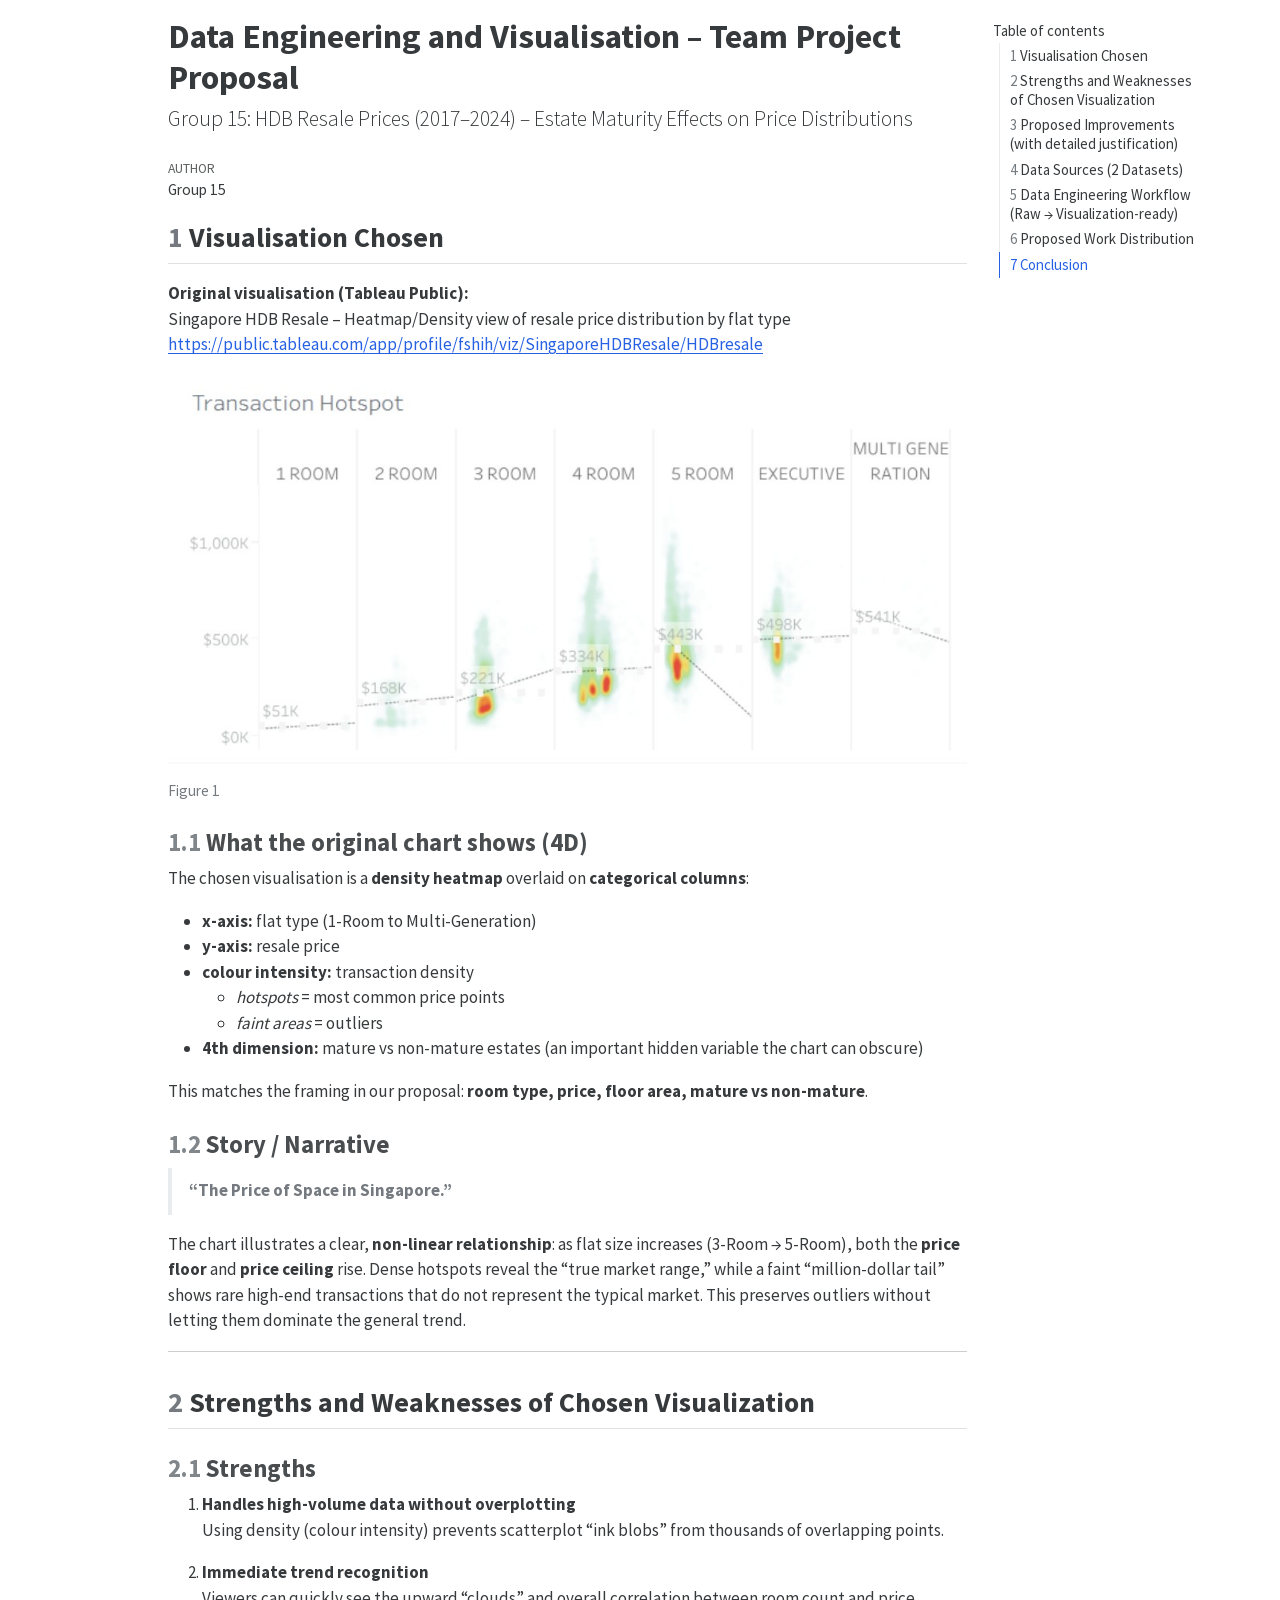
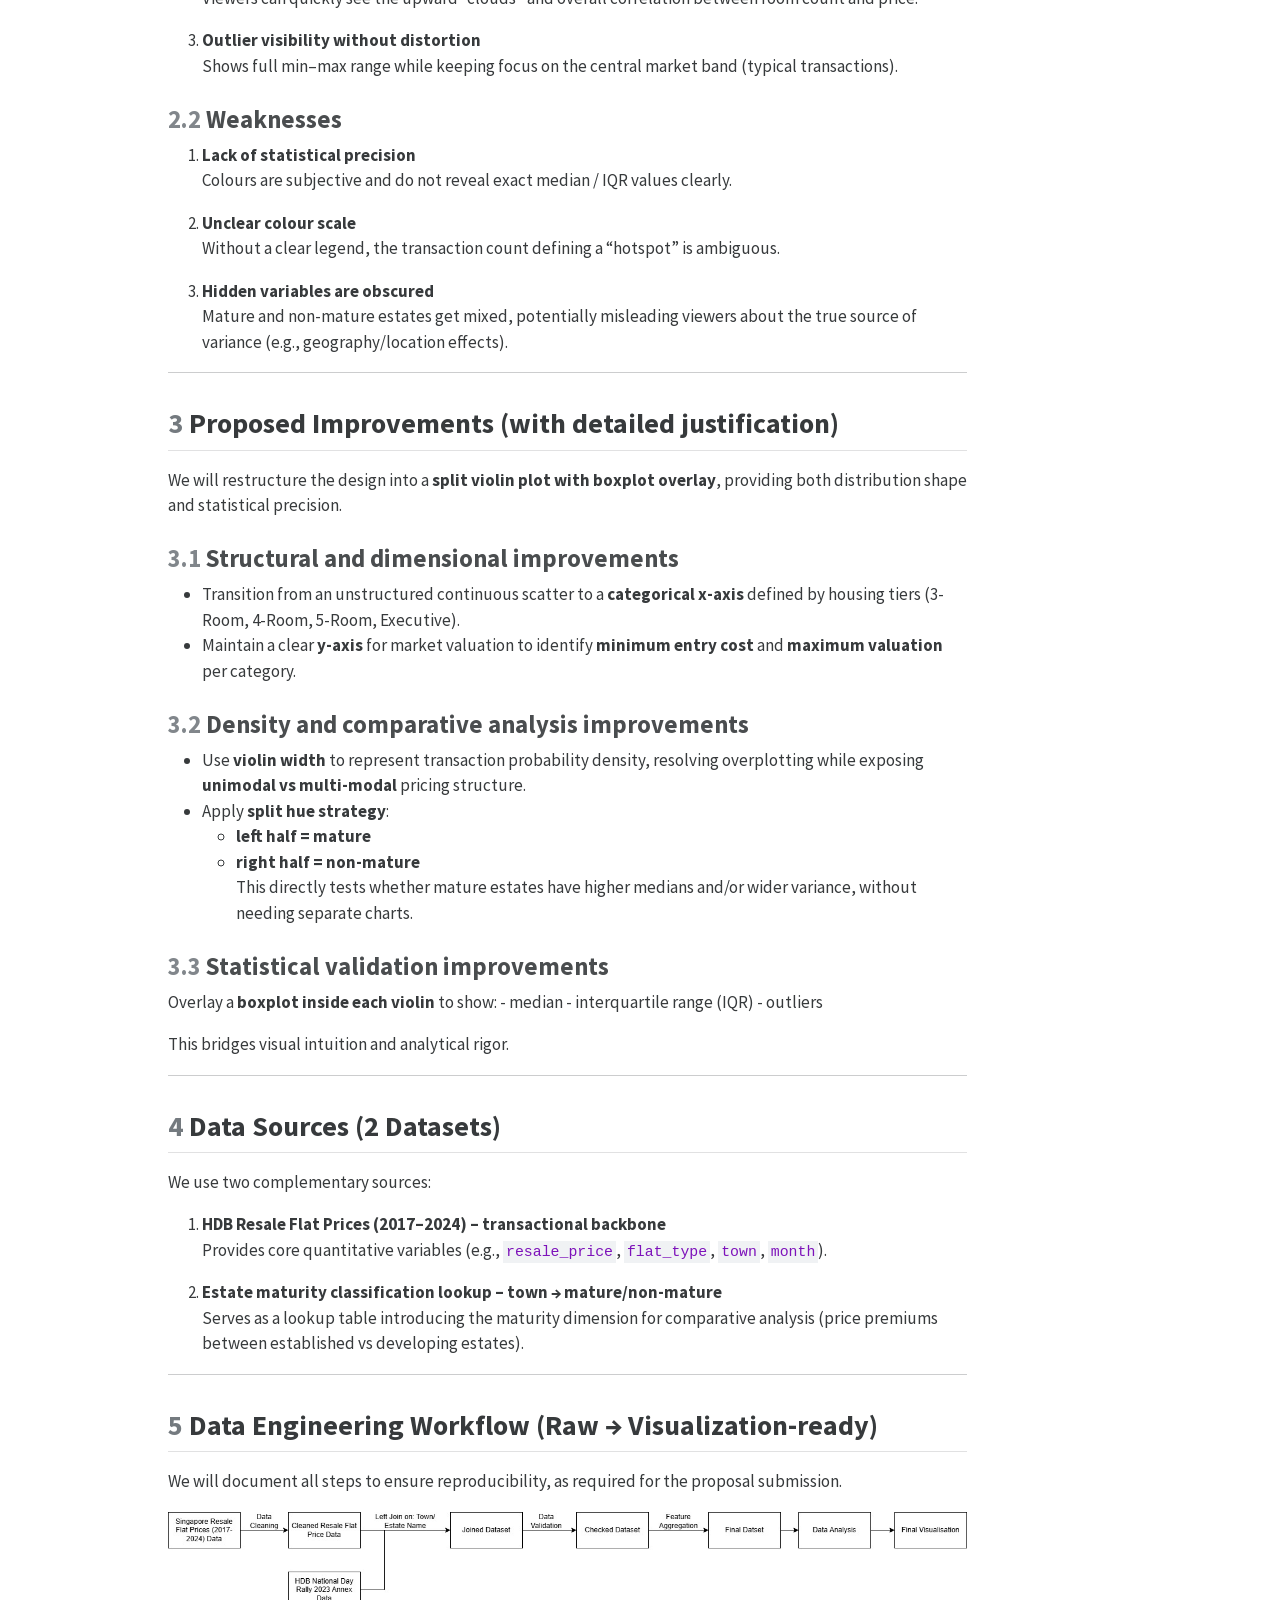
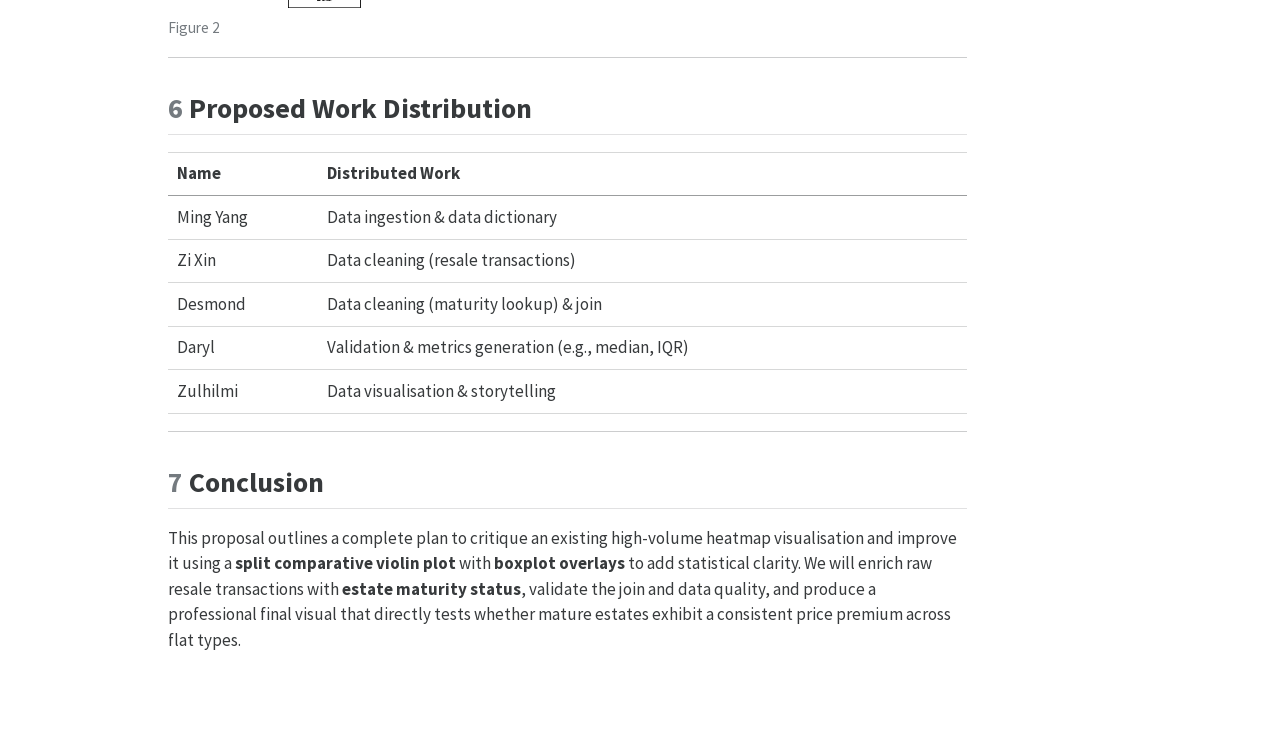
==== AAI1001Grp15_ProjectProposal.html @ 1e660780 "Update" ====
<!DOCTYPE html>
<html xmlns="http://www.w3.org/1999/xhtml" lang="en" xml:lang="en"><head>

<meta charset="utf-8">
<meta name="generator" content="quarto-1.8.25">

<meta name="viewport" content="width=device-width, initial-scale=1.0, user-scalable=yes">

<meta name="author" content="Group 15">

<title>Data Engineering and Visualisation – Team Project Proposal</title>
<style>
code{white-space: pre-wrap;}
span.smallcaps{font-variant: small-caps;}
div.columns{display: flex; gap: min(4vw, 1.5em);}
div.column{flex: auto; overflow-x: auto;}
div.hanging-indent{margin-left: 1.5em; text-indent: -1.5em;}
ul.task-list{list-style: none;}
ul.task-list li input[type="checkbox"] {
width: 0.8em;
margin: 0 0.8em 0.2em -1em;  vertical-align: middle;
}
</style>


<script>/*!
 * clipboard.js v2.0.11
 * https://clipboardjs.com/
 *
 * Licensed MIT © Zeno Rocha
 */
!function(t,e){"object"==typeof exports&&"object"==typeof module?module.exports=e():"function"==typeof define&&define.amd?define([],e):"object"==typeof exports?exports.ClipboardJS=e():t.ClipboardJS=e()}(this,function(){return n={686:function(t,e,n){"use strict";n.d(e,{default:function(){return b}});var e=n(279),i=n.n(e),e=n(370),u=n.n(e),e=n(817),r=n.n(e);function c(t){try{return document.execCommand(t)}catch(t){return}}var a=function(t){t=r()(t);return c("cut"),t};function o(t,e){var n,o,t=(n=t,o="rtl"===document.documentElement.getAttribute("dir"),(t=document.createElement("textarea")).style.fontSize="12pt",t.style.border="0",t.style.padding="0",t.style.margin="0",t.style.position="absolute",t.style[o?"right":"left"]="-9999px",o=window.pageYOffset||document.documentElement.scrollTop,t.style.top="".concat(o,"px"),t.setAttribute("readonly",""),t.value=n,t);return e.container.appendChild(t),e=r()(t),c("copy"),t.remove(),e}var f=function(t){var e=1<arguments.length&&void 0!==arguments[1]?arguments[1]:{container:document.body},n="";return"string"==typeof t?n=o(t,e):t instanceof HTMLInputElement&&!["text","search","url","tel","password"].includes(null==t?void 0:t.type)?n=o(t.value,e):(n=r()(t),c("copy")),n};function l(t){return(l="function"==typeof Symbol&&"symbol"==typeof Symbol.iterator?function(t){return typeof t}:function(t){return t&&"function"==typeof Symbol&&t.constructor===Symbol&&t!==Symbol.prototype?"symbol":typeof t})(t)}var s=function(){var t=0<arguments.length&&void 0!==arguments[0]?arguments[0]:{},e=t.action,n=void 0===e?"copy":e,o=t.container,e=t.target,t=t.text;if("copy"!==n&&"cut"!==n)throw new Error('Invalid "action" value, use either "copy" or "cut"');if(void 0!==e){if(!e||"object"!==l(e)||1!==e.nodeType)throw new Error('Invalid "target" value, use a valid Element');if("copy"===n&&e.hasAttribute("disabled"))throw new Error('Invalid "target" attribute. Please use "readonly" instead of "disabled" attribute');if("cut"===n&&(e.hasAttribute("readonly")||e.hasAttribute("disabled")))throw new Error('Invalid "target" attribute. You can\'t cut text from elements with "readonly" or "disabled" attributes')}return t?f(t,{container:o}):e?"cut"===n?a(e):f(e,{container:o}):void 0};function p(t){return(p="function"==typeof Symbol&&"symbol"==typeof Symbol.iterator?function(t){return typeof t}:function(t){return t&&"function"==typeof Symbol&&t.constructor===Symbol&&t!==Symbol.prototype?"symbol":typeof t})(t)}function d(t,e){for(var n=0;n<e.length;n++){var o=e[n];o.enumerable=o.enumerable||!1,o.configurable=!0,"value"in o&&(o.writable=!0),Object.defineProperty(t,o.key,o)}}function y(t,e){return(y=Object.setPrototypeOf||function(t,e){return t.__proto__=e,t})(t,e)}function h(n){var o=function(){if("undefined"==typeof Reflect||!Reflect.construct)return!1;if(Reflect.construct.sham)return!1;if("function"==typeof Proxy)return!0;try{return Date.prototype.toString.call(Reflect.construct(Date,[],function(){})),!0}catch(t){return!1}}();return function(){var t,e=v(n);return t=o?(t=v(this).constructor,Reflect.construct(e,arguments,t)):e.apply(this,arguments),e=this,!(t=t)||"object"!==p(t)&&"function"!=typeof t?function(t){if(void 0!==t)return t;throw new ReferenceError("this hasn't been initialised - super() hasn't been called")}(e):t}}function v(t){return(v=Object.setPrototypeOf?Object.getPrototypeOf:function(t){return t.__proto__||Object.getPrototypeOf(t)})(t)}function m(t,e){t="data-clipboard-".concat(t);if(e.hasAttribute(t))return e.getAttribute(t)}var b=function(){!function(t,e){if("function"!=typeof e&&null!==e)throw new TypeError("Super expression must either be null or a function");t.prototype=Object.create(e&&e.prototype,{constructor:{value:t,writable:!0,configurable:!0}}),e&&y(t,e)}(r,i());var t,e,n,o=h(r);function r(t,e){var n;return function(t){if(!(t instanceof r))throw new TypeError("Cannot call a class as a function")}(this),(n=o.call(this)).resolveOptions(e),n.listenClick(t),n}return t=r,n=[{key:"copy",value:function(t){var e=1<arguments.length&&void 0!==arguments[1]?arguments[1]:{container:document.body};return f(t,e)}},{key:"cut",value:function(t){return a(t)}},{key:"isSupported",value:function(){var t=0<arguments.length&&void 0!==arguments[0]?arguments[0]:["copy","cut"],t="string"==typeof t?[t]:t,e=!!document.queryCommandSupported;return t.forEach(function(t){e=e&&!!document.queryCommandSupported(t)}),e}}],(e=[{key:"resolveOptions",value:function(){var t=0<arguments.length&&void 0!==arguments[0]?arguments[0]:{};this.action="function"==typeof t.action?t.action:this.defaultAction,this.target="function"==typeof t.target?t.target:this.defaultTarget,this.text="function"==typeof t.text?t.text:this.defaultText,this.container="object"===p(t.container)?t.container:document.body}},{key:"listenClick",value:function(t){var e=this;this.listener=u()(t,"click",function(t){return e.onClick(t)})}},{key:"onClick",value:function(t){var e=t.delegateTarget||t.currentTarget,n=this.action(e)||"copy",t=s({action:n,container:this.container,target:this.target(e),text:this.text(e)});this.emit(t?"success":"error",{action:n,text:t,trigger:e,clearSelection:function(){e&&e.focus(),window.getSelection().removeAllRanges()}})}},{key:"defaultAction",value:function(t){return m("action",t)}},{key:"defaultTarget",value:function(t){t=m("target",t);if(t)return document.querySelector(t)}},{key:"defaultText",value:function(t){return m("text",t)}},{key:"destroy",value:function(){this.listener.destroy()}}])&&d(t.prototype,e),n&&d(t,n),r}()},828:function(t){var e;"undefined"==typeof Element||Element.prototype.matches||((e=Element.prototype).matches=e.matchesSelector||e.mozMatchesSelector||e.msMatchesSelector||e.oMatchesSelector||e.webkitMatchesSelector),t.exports=function(t,e){for(;t&&9!==t.nodeType;){if("function"==typeof t.matches&&t.matches(e))return t;t=t.parentNode}}},438:function(t,e,n){var u=n(828);function i(t,e,n,o,r){var i=function(e,n,t,o){return function(t){t.delegateTarget=u(t.target,n),t.delegateTarget&&o.call(e,t)}}.apply(this,arguments);return t.addEventListener(n,i,r),{destroy:function(){t.removeEventListener(n,i,r)}}}t.exports=function(t,e,n,o,r){return"function"==typeof t.addEventListener?i.apply(null,arguments):"function"==typeof n?i.bind(null,document).apply(null,arguments):("string"==typeof t&&(t=document.querySelectorAll(t)),Array.prototype.map.call(t,function(t){return i(t,e,n,o,r)}))}},879:function(t,n){n.node=function(t){return void 0!==t&&t instanceof HTMLElement&&1===t.nodeType},n.nodeList=function(t){var e=Object.prototype.toString.call(t);return void 0!==t&&("[object NodeList]"===e||"[object HTMLCollection]"===e)&&"length"in t&&(0===t.length||n.node(t[0]))},n.string=function(t){return"string"==typeof t||t instanceof String},n.fn=function(t){return"[object Function]"===Object.prototype.toString.call(t)}},370:function(t,e,n){var f=n(879),l=n(438);t.exports=function(t,e,n){if(!t&&!e&&!n)throw new Error("Missing required arguments");if(!f.string(e))throw new TypeError("Second argument must be a String");if(!f.fn(n))throw new TypeError("Third argument must be a Function");if(f.node(t))return c=e,a=n,(u=t).addEventListener(c,a),{destroy:function(){u.removeEventListener(c,a)}};if(f.nodeList(t))return o=t,r=e,i=n,Array.prototype.forEach.call(o,function(t){t.addEventListener(r,i)}),{destroy:function(){Array.prototype.forEach.call(o,function(t){t.removeEventListener(r,i)})}};if(f.string(t))return t=t,e=e,n=n,l(document.body,t,e,n);throw new TypeError("First argument must be a String, HTMLElement, HTMLCollection, or NodeList");var o,r,i,u,c,a}},817:function(t){t.exports=function(t){var e,n="SELECT"===t.nodeName?(t.focus(),t.value):"INPUT"===t.nodeName||"TEXTAREA"===t.nodeName?((e=t.hasAttribute("readonly"))||t.setAttribute("readonly",""),t.select(),t.setSelectionRange(0,t.value.length),e||t.removeAttribute("readonly"),t.value):(t.hasAttribute("contenteditable")&&t.focus(),n=window.getSelection(),(e=document.createRange()).selectNodeContents(t),n.removeAllRanges(),n.addRange(e),n.toString());return n}},279:function(t){function e(){}e.prototype={on:function(t,e,n){var o=this.e||(this.e={});return(o[t]||(o[t]=[])).push({fn:e,ctx:n}),this},once:function(t,e,n){var o=this;function r(){o.off(t,r),e.apply(n,arguments)}return r._=e,this.on(t,r,n)},emit:function(t){for(var e=[].slice.call(arguments,1),n=((this.e||(this.e={}))[t]||[]).slice(),o=0,r=n.length;o<r;o++)n[o].fn.apply(n[o].ctx,e);return this},off:function(t,e){var n=this.e||(this.e={}),o=n[t],r=[];if(o&&e)for(var i=0,u=o.length;i<u;i++)o[i].fn!==e&&o[i].fn._!==e&&r.push(o[i]);return r.length?n[t]=r:delete n[t],this}},t.exports=e,t.exports.TinyEmitter=e}},r={},o.n=function(t){var e=t&&t.__esModule?function(){return t.default}:function(){return t};return o.d(e,{a:e}),e},o.d=function(t,e){for(var n in e)o.o(e,n)&&!o.o(t,n)&&Object.defineProperty(t,n,{enumerable:!0,get:e[n]})},o.o=function(t,e){return Object.prototype.hasOwnProperty.call(t,e)},o(686).default;function o(t){if(r[t])return r[t].exports;var e=r[t]={exports:{}};return n[t](e,e.exports,o),e.exports}var n,r});</script>
<script src="[data-uri]" type="module"></script>
<script src="[data-uri]" type="module"></script>
<script src="[data-uri]" type="module"></script>
<script>/**
 * @popperjs/core v2.11.7 - MIT License
 */

!function(e,t){"object"==typeof exports&&"undefined"!=typeof module?t(exports):"function"==typeof define&&define.amd?define(["exports"],t):t((e="undefined"!=typeof globalThis?globalThis:e||self).Popper={})}(this,(function(e){"use strict";function t(e){if(null==e)return window;if("[object Window]"!==e.toString()){var t=e.ownerDocument;return t&&t.defaultView||window}return e}function n(e){return e instanceof t(e).Element||e instanceof Element}function r(e){return e instanceof t(e).HTMLElement||e instanceof HTMLElement}function o(e){return"undefined"!=typeof ShadowRoot&&(e instanceof t(e).ShadowRoot||e instanceof ShadowRoot)}var i=Math.max,a=Math.min,s=Math.round;function f(){var e=navigator.userAgentData;return null!=e&&e.brands&&Array.isArray(e.brands)?e.brands.map((function(e){return e.brand+"/"+e.version})).join(" "):navigator.userAgent}function c(){return!/^((?!chrome|android).)*safari/i.test(f())}function p(e,o,i){void 0===o&&(o=!1),void 0===i&&(i=!1);var a=e.getBoundingClientRect(),f=1,p=1;o&&r(e)&&(f=e.offsetWidth>0&&s(a.width)/e.offsetWidth||1,p=e.offsetHeight>0&&s(a.height)/e.offsetHeight||1);var u=(n(e)?t(e):window).visualViewport,l=!c()&&i,d=(a.left+(l&&u?u.offsetLeft:0))/f,h=(a.top+(l&&u?u.offsetTop:0))/p,m=a.width/f,v=a.height/p;return{width:m,height:v,top:h,right:d+m,bottom:h+v,left:d,x:d,y:h}}function u(e){var n=t(e);return{scrollLeft:n.pageXOffset,scrollTop:n.pageYOffset}}function l(e){return e?(e.nodeName||"").toLowerCase():null}function d(e){return((n(e)?e.ownerDocument:e.document)||window.document).documentElement}function h(e){return p(d(e)).left+u(e).scrollLeft}function m(e){return t(e).getComputedStyle(e)}function v(e){var t=m(e),n=t.overflow,r=t.overflowX,o=t.overflowY;return/auto|scroll|overlay|hidden/.test(n+o+r)}function y(e,n,o){void 0===o&&(o=!1);var i,a,f=r(n),c=r(n)&&function(e){var t=e.getBoundingClientRect(),n=s(t.width)/e.offsetWidth||1,r=s(t.height)/e.offsetHeight||1;return 1!==n||1!==r}(n),m=d(n),y=p(e,c,o),g={scrollLeft:0,scrollTop:0},b={x:0,y:0};return(f||!f&&!o)&&(("body"!==l(n)||v(m))&&(g=(i=n)!==t(i)&&r(i)?{scrollLeft:(a=i).scrollLeft,scrollTop:a.scrollTop}:u(i)),r(n)?((b=p(n,!0)).x+=n.clientLeft,b.y+=n.clientTop):m&&(b.x=h(m))),{x:y.left+g.scrollLeft-b.x,y:y.top+g.scrollTop-b.y,width:y.width,height:y.height}}function g(e){var t=p(e),n=e.offsetWidth,r=e.offsetHeight;return Math.abs(t.width-n)<=1&&(n=t.width),Math.abs(t.height-r)<=1&&(r=t.height),{x:e.offsetLeft,y:e.offsetTop,width:n,height:r}}function b(e){return"html"===l(e)?e:e.assignedSlot||e.parentNode||(o(e)?e.host:null)||d(e)}function x(e){return["html","body","#document"].indexOf(l(e))>=0?e.ownerDocument.body:r(e)&&v(e)?e:x(b(e))}function w(e,n){var r;void 0===n&&(n=[]);var o=x(e),i=o===(null==(r=e.ownerDocument)?void 0:r.body),a=t(o),s=i?[a].concat(a.visualViewport||[],v(o)?o:[]):o,f=n.concat(s);return i?f:f.concat(w(b(s)))}function O(e){return["table","td","th"].indexOf(l(e))>=0}function j(e){return r(e)&&"fixed"!==m(e).position?e.offsetParent:null}function E(e){for(var n=t(e),i=j(e);i&&O(i)&&"static"===m(i).position;)i=j(i);return i&&("html"===l(i)||"body"===l(i)&&"static"===m(i).position)?n:i||function(e){var t=/firefox/i.test(f());if(/Trident/i.test(f())&&r(e)&&"fixed"===m(e).position)return null;var n=b(e);for(o(n)&&(n=n.host);r(n)&&["html","body"].indexOf(l(n))<0;){var i=m(n);if("none"!==i.transform||"none"!==i.perspective||"paint"===i.contain||-1!==["transform","perspective"].indexOf(i.willChange)||t&&"filter"===i.willChange||t&&i.filter&&"none"!==i.filter)return n;n=n.parentNode}return null}(e)||n}var D="top",A="bottom",L="right",P="left",M="auto",k=[D,A,L,P],W="start",B="end",H="viewport",T="popper",R=k.reduce((function(e,t){return e.concat([t+"-"+W,t+"-"+B])}),[]),S=[].concat(k,[M]).reduce((function(e,t){return e.concat([t,t+"-"+W,t+"-"+B])}),[]),V=["beforeRead","read","afterRead","beforeMain","main","afterMain","beforeWrite","write","afterWrite"];function q(e){var t=new Map,n=new Set,r=[];function o(e){n.add(e.name),[].concat(e.requires||[],e.requiresIfExists||[]).forEach((function(e){if(!n.has(e)){var r=t.get(e);r&&o(r)}})),r.push(e)}return e.forEach((function(e){t.set(e.name,e)})),e.forEach((function(e){n.has(e.name)||o(e)})),r}function C(e){return e.split("-")[0]}function N(e,t){var n=t.getRootNode&&t.getRootNode();if(e.contains(t))return!0;if(n&&o(n)){var r=t;do{if(r&&e.isSameNode(r))return!0;r=r.parentNode||r.host}while(r)}return!1}function I(e){return Object.assign({},e,{left:e.x,top:e.y,right:e.x+e.width,bottom:e.y+e.height})}function _(e,r,o){return r===H?I(function(e,n){var r=t(e),o=d(e),i=r.visualViewport,a=o.clientWidth,s=o.clientHeight,f=0,p=0;if(i){a=i.width,s=i.height;var u=c();(u||!u&&"fixed"===n)&&(f=i.offsetLeft,p=i.offsetTop)}return{width:a,height:s,x:f+h(e),y:p}}(e,o)):n(r)?function(e,t){var n=p(e,!1,"fixed"===t);return n.top=n.top+e.clientTop,n.left=n.left+e.clientLeft,n.bottom=n.top+e.clientHeight,n.right=n.left+e.clientWidth,n.width=e.clientWidth,n.height=e.clientHeight,n.x=n.left,n.y=n.top,n}(r,o):I(function(e){var t,n=d(e),r=u(e),o=null==(t=e.ownerDocument)?void 0:t.body,a=i(n.scrollWidth,n.clientWidth,o?o.scrollWidth:0,o?o.clientWidth:0),s=i(n.scrollHeight,n.clientHeight,o?o.scrollHeight:0,o?o.clientHeight:0),f=-r.scrollLeft+h(e),c=-r.scrollTop;return"rtl"===m(o||n).direction&&(f+=i(n.clientWidth,o?o.clientWidth:0)-a),{width:a,height:s,x:f,y:c}}(d(e)))}function F(e,t,o,s){var f="clippingParents"===t?function(e){var t=w(b(e)),o=["absolute","fixed"].indexOf(m(e).position)>=0&&r(e)?E(e):e;return n(o)?t.filter((function(e){return n(e)&&N(e,o)&&"body"!==l(e)})):[]}(e):[].concat(t),c=[].concat(f,[o]),p=c[0],u=c.reduce((function(t,n){var r=_(e,n,s);return t.top=i(r.top,t.top),t.right=a(r.right,t.right),t.bottom=a(r.bottom,t.bottom),t.left=i(r.left,t.left),t}),_(e,p,s));return u.width=u.right-u.left,u.height=u.bottom-u.top,u.x=u.left,u.y=u.top,u}function U(e){return e.split("-")[1]}function z(e){return["top","bottom"].indexOf(e)>=0?"x":"y"}function X(e){var t,n=e.reference,r=e.element,o=e.placement,i=o?C(o):null,a=o?U(o):null,s=n.x+n.width/2-r.width/2,f=n.y+n.height/2-r.height/2;switch(i){case D:t={x:s,y:n.y-r.height};break;case A:t={x:s,y:n.y+n.height};break;case L:t={x:n.x+n.width,y:f};break;case P:t={x:n.x-r.width,y:f};break;default:t={x:n.x,y:n.y}}var c=i?z(i):null;if(null!=c){var p="y"===c?"height":"width";switch(a){case W:t[c]=t[c]-(n[p]/2-r[p]/2);break;case B:t[c]=t[c]+(n[p]/2-r[p]/2)}}return t}function Y(e){return Object.assign({},{top:0,right:0,bottom:0,left:0},e)}function G(e,t){return t.reduce((function(t,n){return t[n]=e,t}),{})}function J(e,t){void 0===t&&(t={});var r=t,o=r.placement,i=void 0===o?e.placement:o,a=r.strategy,s=void 0===a?e.strategy:a,f=r.boundary,c=void 0===f?"clippingParents":f,u=r.rootBoundary,l=void 0===u?H:u,h=r.elementContext,m=void 0===h?T:h,v=r.altBoundary,y=void 0!==v&&v,g=r.padding,b=void 0===g?0:g,x=Y("number"!=typeof b?b:G(b,k)),w=m===T?"reference":T,O=e.rects.popper,j=e.elements[y?w:m],E=F(n(j)?j:j.contextElement||d(e.elements.popper),c,l,s),P=p(e.elements.reference),M=X({reference:P,element:O,strategy:"absolute",placement:i}),W=I(Object.assign({},O,M)),B=m===T?W:P,R={top:E.top-B.top+x.top,bottom:B.bottom-E.bottom+x.bottom,left:E.left-B.left+x.left,right:B.right-E.right+x.right},S=e.modifiersData.offset;if(m===T&&S){var V=S[i];Object.keys(R).forEach((function(e){var t=[L,A].indexOf(e)>=0?1:-1,n=[D,A].indexOf(e)>=0?"y":"x";R[e]+=V[n]*t}))}return R}var K={placement:"bottom",modifiers:[],strategy:"absolute"};function Q(){for(var e=arguments.length,t=new Array(e),n=0;n<e;n++)t[n]=arguments[n];return!t.some((function(e){return!(e&&"function"==typeof e.getBoundingClientRect)}))}function Z(e){void 0===e&&(e={});var t=e,r=t.defaultModifiers,o=void 0===r?[]:r,i=t.defaultOptions,a=void 0===i?K:i;return function(e,t,r){void 0===r&&(r=a);var i,s,f={placement:"bottom",orderedModifiers:[],options:Object.assign({},K,a),modifiersData:{},elements:{reference:e,popper:t},attributes:{},styles:{}},c=[],p=!1,u={state:f,setOptions:function(r){var i="function"==typeof r?r(f.options):r;l(),f.options=Object.assign({},a,f.options,i),f.scrollParents={reference:n(e)?w(e):e.contextElement?w(e.contextElement):[],popper:w(t)};var s,p,d=function(e){var t=q(e);return V.reduce((function(e,n){return e.concat(t.filter((function(e){return e.phase===n})))}),[])}((s=[].concat(o,f.options.modifiers),p=s.reduce((function(e,t){var n=e[t.name];return e[t.name]=n?Object.assign({},n,t,{options:Object.assign({},n.options,t.options),data:Object.assign({},n.data,t.data)}):t,e}),{}),Object.keys(p).map((function(e){return p[e]}))));return f.orderedModifiers=d.filter((function(e){return e.enabled})),f.orderedModifiers.forEach((function(e){var t=e.name,n=e.options,r=void 0===n?{}:n,o=e.effect;if("function"==typeof o){var i=o({state:f,name:t,instance:u,options:r}),a=function(){};c.push(i||a)}})),u.update()},forceUpdate:function(){if(!p){var e=f.elements,t=e.reference,n=e.popper;if(Q(t,n)){f.rects={reference:y(t,E(n),"fixed"===f.options.strategy),popper:g(n)},f.reset=!1,f.placement=f.options.placement,f.orderedModifiers.forEach((function(e){return f.modifiersData[e.name]=Object.assign({},e.data)}));for(var r=0;r<f.orderedModifiers.length;r++)if(!0!==f.reset){var o=f.orderedModifiers[r],i=o.fn,a=o.options,s=void 0===a?{}:a,c=o.name;"function"==typeof i&&(f=i({state:f,options:s,name:c,instance:u})||f)}else f.reset=!1,r=-1}}},update:(i=function(){return new Promise((function(e){u.forceUpdate(),e(f)}))},function(){return s||(s=new Promise((function(e){Promise.resolve().then((function(){s=void 0,e(i())}))}))),s}),destroy:function(){l(),p=!0}};if(!Q(e,t))return u;function l(){c.forEach((function(e){return e()})),c=[]}return u.setOptions(r).then((function(e){!p&&r.onFirstUpdate&&r.onFirstUpdate(e)})),u}}var $={passive:!0};var ee={name:"eventListeners",enabled:!0,phase:"write",fn:function(){},effect:function(e){var n=e.state,r=e.instance,o=e.options,i=o.scroll,a=void 0===i||i,s=o.resize,f=void 0===s||s,c=t(n.elements.popper),p=[].concat(n.scrollParents.reference,n.scrollParents.popper);return a&&p.forEach((function(e){e.addEventListener("scroll",r.update,$)})),f&&c.addEventListener("resize",r.update,$),function(){a&&p.forEach((function(e){e.removeEventListener("scroll",r.update,$)})),f&&c.removeEventListener("resize",r.update,$)}},data:{}};var te={name:"popperOffsets",enabled:!0,phase:"read",fn:function(e){var t=e.state,n=e.name;t.modifiersData[n]=X({reference:t.rects.reference,element:t.rects.popper,strategy:"absolute",placement:t.placement})},data:{}},ne={top:"auto",right:"auto",bottom:"auto",left:"auto"};function re(e){var n,r=e.popper,o=e.popperRect,i=e.placement,a=e.variation,f=e.offsets,c=e.position,p=e.gpuAcceleration,u=e.adaptive,l=e.roundOffsets,h=e.isFixed,v=f.x,y=void 0===v?0:v,g=f.y,b=void 0===g?0:g,x="function"==typeof l?l({x:y,y:b}):{x:y,y:b};y=x.x,b=x.y;var w=f.hasOwnProperty("x"),O=f.hasOwnProperty("y"),j=P,M=D,k=window;if(u){var W=E(r),H="clientHeight",T="clientWidth";if(W===t(r)&&"static"!==m(W=d(r)).position&&"absolute"===c&&(H="scrollHeight",T="scrollWidth"),W=W,i===D||(i===P||i===L)&&a===B)M=A,b-=(h&&W===k&&k.visualViewport?k.visualViewport.height:W[H])-o.height,b*=p?1:-1;if(i===P||(i===D||i===A)&&a===B)j=L,y-=(h&&W===k&&k.visualViewport?k.visualViewport.width:W[T])-o.width,y*=p?1:-1}var R,S=Object.assign({position:c},u&&ne),V=!0===l?function(e,t){var n=e.x,r=e.y,o=t.devicePixelRatio||1;return{x:s(n*o)/o||0,y:s(r*o)/o||0}}({x:y,y:b},t(r)):{x:y,y:b};return y=V.x,b=V.y,p?Object.assign({},S,((R={})[M]=O?"0":"",R[j]=w?"0":"",R.transform=(k.devicePixelRatio||1)<=1?"translate("+y+"px, "+b+"px)":"translate3d("+y+"px, "+b+"px, 0)",R)):Object.assign({},S,((n={})[M]=O?b+"px":"",n[j]=w?y+"px":"",n.transform="",n))}var oe={name:"computeStyles",enabled:!0,phase:"beforeWrite",fn:function(e){var t=e.state,n=e.options,r=n.gpuAcceleration,o=void 0===r||r,i=n.adaptive,a=void 0===i||i,s=n.roundOffsets,f=void 0===s||s,c={placement:C(t.placement),variation:U(t.placement),popper:t.elements.popper,popperRect:t.rects.popper,gpuAcceleration:o,isFixed:"fixed"===t.options.strategy};null!=t.modifiersData.popperOffsets&&(t.styles.popper=Object.assign({},t.styles.popper,re(Object.assign({},c,{offsets:t.modifiersData.popperOffsets,position:t.options.strategy,adaptive:a,roundOffsets:f})))),null!=t.modifiersData.arrow&&(t.styles.arrow=Object.assign({},t.styles.arrow,re(Object.assign({},c,{offsets:t.modifiersData.arrow,position:"absolute",adaptive:!1,roundOffsets:f})))),t.attributes.popper=Object.assign({},t.attributes.popper,{"data-popper-placement":t.placement})},data:{}};var ie={name:"applyStyles",enabled:!0,phase:"write",fn:function(e){var t=e.state;Object.keys(t.elements).forEach((function(e){var n=t.styles[e]||{},o=t.attributes[e]||{},i=t.elements[e];r(i)&&l(i)&&(Object.assign(i.style,n),Object.keys(o).forEach((function(e){var t=o[e];!1===t?i.removeAttribute(e):i.setAttribute(e,!0===t?"":t)})))}))},effect:function(e){var t=e.state,n={popper:{position:t.options.strategy,left:"0",top:"0",margin:"0"},arrow:{position:"absolute"},reference:{}};return Object.assign(t.elements.popper.style,n.popper),t.styles=n,t.elements.arrow&&Object.assign(t.elements.arrow.style,n.arrow),function(){Object.keys(t.elements).forEach((function(e){var o=t.elements[e],i=t.attributes[e]||{},a=Object.keys(t.styles.hasOwnProperty(e)?t.styles[e]:n[e]).reduce((function(e,t){return e[t]="",e}),{});r(o)&&l(o)&&(Object.assign(o.style,a),Object.keys(i).forEach((function(e){o.removeAttribute(e)})))}))}},requires:["computeStyles"]};var ae={name:"offset",enabled:!0,phase:"main",requires:["popperOffsets"],fn:function(e){var t=e.state,n=e.options,r=e.name,o=n.offset,i=void 0===o?[0,0]:o,a=S.reduce((function(e,n){return e[n]=function(e,t,n){var r=C(e),o=[P,D].indexOf(r)>=0?-1:1,i="function"==typeof n?n(Object.assign({},t,{placement:e})):n,a=i[0],s=i[1];return a=a||0,s=(s||0)*o,[P,L].indexOf(r)>=0?{x:s,y:a}:{x:a,y:s}}(n,t.rects,i),e}),{}),s=a[t.placement],f=s.x,c=s.y;null!=t.modifiersData.popperOffsets&&(t.modifiersData.popperOffsets.x+=f,t.modifiersData.popperOffsets.y+=c),t.modifiersData[r]=a}},se={left:"right",right:"left",bottom:"top",top:"bottom"};function fe(e){return e.replace(/left|right|bottom|top/g,(function(e){return se[e]}))}var ce={start:"end",end:"start"};function pe(e){return e.replace(/start|end/g,(function(e){return ce[e]}))}function ue(e,t){void 0===t&&(t={});var n=t,r=n.placement,o=n.boundary,i=n.rootBoundary,a=n.padding,s=n.flipVariations,f=n.allowedAutoPlacements,c=void 0===f?S:f,p=U(r),u=p?s?R:R.filter((function(e){return U(e)===p})):k,l=u.filter((function(e){return c.indexOf(e)>=0}));0===l.length&&(l=u);var d=l.reduce((function(t,n){return t[n]=J(e,{placement:n,boundary:o,rootBoundary:i,padding:a})[C(n)],t}),{});return Object.keys(d).sort((function(e,t){return d[e]-d[t]}))}var le={name:"flip",enabled:!0,phase:"main",fn:function(e){var t=e.state,n=e.options,r=e.name;if(!t.modifiersData[r]._skip){for(var o=n.mainAxis,i=void 0===o||o,a=n.altAxis,s=void 0===a||a,f=n.fallbackPlacements,c=n.padding,p=n.boundary,u=n.rootBoundary,l=n.altBoundary,d=n.flipVariations,h=void 0===d||d,m=n.allowedAutoPlacements,v=t.options.placement,y=C(v),g=f||(y===v||!h?[fe(v)]:function(e){if(C(e)===M)return[];var t=fe(e);return[pe(e),t,pe(t)]}(v)),b=[v].concat(g).reduce((function(e,n){return e.concat(C(n)===M?ue(t,{placement:n,boundary:p,rootBoundary:u,padding:c,flipVariations:h,allowedAutoPlacements:m}):n)}),[]),x=t.rects.reference,w=t.rects.popper,O=new Map,j=!0,E=b[0],k=0;k<b.length;k++){var B=b[k],H=C(B),T=U(B)===W,R=[D,A].indexOf(H)>=0,S=R?"width":"height",V=J(t,{placement:B,boundary:p,rootBoundary:u,altBoundary:l,padding:c}),q=R?T?L:P:T?A:D;x[S]>w[S]&&(q=fe(q));var N=fe(q),I=[];if(i&&I.push(V[H]<=0),s&&I.push(V[q]<=0,V[N]<=0),I.every((function(e){return e}))){E=B,j=!1;break}O.set(B,I)}if(j)for(var _=function(e){var t=b.find((function(t){var n=O.get(t);if(n)return n.slice(0,e).every((function(e){return e}))}));if(t)return E=t,"break"},F=h?3:1;F>0;F--){if("break"===_(F))break}t.placement!==E&&(t.modifiersData[r]._skip=!0,t.placement=E,t.reset=!0)}},requiresIfExists:["offset"],data:{_skip:!1}};function de(e,t,n){return i(e,a(t,n))}var he={name:"preventOverflow",enabled:!0,phase:"main",fn:function(e){var t=e.state,n=e.options,r=e.name,o=n.mainAxis,s=void 0===o||o,f=n.altAxis,c=void 0!==f&&f,p=n.boundary,u=n.rootBoundary,l=n.altBoundary,d=n.padding,h=n.tether,m=void 0===h||h,v=n.tetherOffset,y=void 0===v?0:v,b=J(t,{boundary:p,rootBoundary:u,padding:d,altBoundary:l}),x=C(t.placement),w=U(t.placement),O=!w,j=z(x),M="x"===j?"y":"x",k=t.modifiersData.popperOffsets,B=t.rects.reference,H=t.rects.popper,T="function"==typeof y?y(Object.assign({},t.rects,{placement:t.placement})):y,R="number"==typeof T?{mainAxis:T,altAxis:T}:Object.assign({mainAxis:0,altAxis:0},T),S=t.modifiersData.offset?t.modifiersData.offset[t.placement]:null,V={x:0,y:0};if(k){if(s){var q,N="y"===j?D:P,I="y"===j?A:L,_="y"===j?"height":"width",F=k[j],X=F+b[N],Y=F-b[I],G=m?-H[_]/2:0,K=w===W?B[_]:H[_],Q=w===W?-H[_]:-B[_],Z=t.elements.arrow,$=m&&Z?g(Z):{width:0,height:0},ee=t.modifiersData["arrow#persistent"]?t.modifiersData["arrow#persistent"].padding:{top:0,right:0,bottom:0,left:0},te=ee[N],ne=ee[I],re=de(0,B[_],$[_]),oe=O?B[_]/2-G-re-te-R.mainAxis:K-re-te-R.mainAxis,ie=O?-B[_]/2+G+re+ne+R.mainAxis:Q+re+ne+R.mainAxis,ae=t.elements.arrow&&E(t.elements.arrow),se=ae?"y"===j?ae.clientTop||0:ae.clientLeft||0:0,fe=null!=(q=null==S?void 0:S[j])?q:0,ce=F+ie-fe,pe=de(m?a(X,F+oe-fe-se):X,F,m?i(Y,ce):Y);k[j]=pe,V[j]=pe-F}if(c){var ue,le="x"===j?D:P,he="x"===j?A:L,me=k[M],ve="y"===M?"height":"width",ye=me+b[le],ge=me-b[he],be=-1!==[D,P].indexOf(x),xe=null!=(ue=null==S?void 0:S[M])?ue:0,we=be?ye:me-B[ve]-H[ve]-xe+R.altAxis,Oe=be?me+B[ve]+H[ve]-xe-R.altAxis:ge,je=m&&be?function(e,t,n){var r=de(e,t,n);return r>n?n:r}(we,me,Oe):de(m?we:ye,me,m?Oe:ge);k[M]=je,V[M]=je-me}t.modifiersData[r]=V}},requiresIfExists:["offset"]};var me={name:"arrow",enabled:!0,phase:"main",fn:function(e){var t,n=e.state,r=e.name,o=e.options,i=n.elements.arrow,a=n.modifiersData.popperOffsets,s=C(n.placement),f=z(s),c=[P,L].indexOf(s)>=0?"height":"width";if(i&&a){var p=function(e,t){return Y("number"!=typeof(e="function"==typeof e?e(Object.assign({},t.rects,{placement:t.placement})):e)?e:G(e,k))}(o.padding,n),u=g(i),l="y"===f?D:P,d="y"===f?A:L,h=n.rects.reference[c]+n.rects.reference[f]-a[f]-n.rects.popper[c],m=a[f]-n.rects.reference[f],v=E(i),y=v?"y"===f?v.clientHeight||0:v.clientWidth||0:0,b=h/2-m/2,x=p[l],w=y-u[c]-p[d],O=y/2-u[c]/2+b,j=de(x,O,w),M=f;n.modifiersData[r]=((t={})[M]=j,t.centerOffset=j-O,t)}},effect:function(e){var t=e.state,n=e.options.element,r=void 0===n?"[data-popper-arrow]":n;null!=r&&("string"!=typeof r||(r=t.elements.popper.querySelector(r)))&&N(t.elements.popper,r)&&(t.elements.arrow=r)},requires:["popperOffsets"],requiresIfExists:["preventOverflow"]};function ve(e,t,n){return void 0===n&&(n={x:0,y:0}),{top:e.top-t.height-n.y,right:e.right-t.width+n.x,bottom:e.bottom-t.height+n.y,left:e.left-t.width-n.x}}function ye(e){return[D,L,A,P].some((function(t){return e[t]>=0}))}var ge={name:"hide",enabled:!0,phase:"main",requiresIfExists:["preventOverflow"],fn:function(e){var t=e.state,n=e.name,r=t.rects.reference,o=t.rects.popper,i=t.modifiersData.preventOverflow,a=J(t,{elementContext:"reference"}),s=J(t,{altBoundary:!0}),f=ve(a,r),c=ve(s,o,i),p=ye(f),u=ye(c);t.modifiersData[n]={referenceClippingOffsets:f,popperEscapeOffsets:c,isReferenceHidden:p,hasPopperEscaped:u},t.attributes.popper=Object.assign({},t.attributes.popper,{"data-popper-reference-hidden":p,"data-popper-escaped":u})}},be=Z({defaultModifiers:[ee,te,oe,ie]}),xe=[ee,te,oe,ie,ae,le,he,me,ge],we=Z({defaultModifiers:xe});e.applyStyles=ie,e.arrow=me,e.computeStyles=oe,e.createPopper=we,e.createPopperLite=be,e.defaultModifiers=xe,e.detectOverflow=J,e.eventListeners=ee,e.flip=le,e.hide=ge,e.offset=ae,e.popperGenerator=Z,e.popperOffsets=te,e.preventOverflow=he,Object.defineProperty(e,"__esModule",{value:!0})}));

</script>
<script>!function(e,t){"object"==typeof exports&&"undefined"!=typeof module?module.exports=t(require("@popperjs/core")):"function"==typeof define&&define.amd?define(["@popperjs/core"],t):(e=e||self).tippy=t(e.Popper)}(this,(function(e){"use strict";var t={passive:!0,capture:!0},n=function(){return document.body};function r(e,t,n){if(Array.isArray(e)){var r=e[t];return null==r?Array.isArray(n)?n[t]:n:r}return e}function o(e,t){var n={}.toString.call(e);return 0===n.indexOf("[object")&&n.indexOf(t+"]")>-1}function i(e,t){return"function"==typeof e?e.apply(void 0,t):e}function a(e,t){return 0===t?e:function(r){clearTimeout(n),n=setTimeout((function(){e(r)}),t)};var n}function s(e,t){var n=Object.assign({},e);return t.forEach((function(e){delete n[e]})),n}function u(e){return[].concat(e)}function c(e,t){-1===e.indexOf(t)&&e.push(t)}function p(e){return e.split("-")[0]}function f(e){return[].slice.call(e)}function l(e){return Object.keys(e).reduce((function(t,n){return void 0!==e[n]&&(t[n]=e[n]),t}),{})}function d(){return document.createElement("div")}function v(e){return["Element","Fragment"].some((function(t){return o(e,t)}))}function m(e){return o(e,"MouseEvent")}function g(e){return!(!e||!e._tippy||e._tippy.reference!==e)}function h(e){return v(e)?[e]:function(e){return o(e,"NodeList")}(e)?f(e):Array.isArray(e)?e:f(document.querySelectorAll(e))}function b(e,t){e.forEach((function(e){e&&(e.style.transitionDuration=t+"ms")}))}function y(e,t){e.forEach((function(e){e&&e.setAttribute("data-state",t)}))}function w(e){var t,n=u(e)[0];return null!=n&&null!=(t=n.ownerDocument)&&t.body?n.ownerDocument:document}function E(e,t,n){var r=t+"EventListener";["transitionend","webkitTransitionEnd"].forEach((function(t){e[r](t,n)}))}function O(e,t){for(var n=t;n;){var r;if(e.contains(n))return!0;n=null==n.getRootNode||null==(r=n.getRootNode())?void 0:r.host}return!1}var x={isTouch:!1},C=0;function T(){x.isTouch||(x.isTouch=!0,window.performance&&document.addEventListener("mousemove",A))}function A(){var e=performance.now();e-C<20&&(x.isTouch=!1,document.removeEventListener("mousemove",A)),C=e}function L(){var e=document.activeElement;if(g(e)){var t=e._tippy;e.blur&&!t.state.isVisible&&e.blur()}}var D=!!("undefined"!=typeof window&&"undefined"!=typeof document)&&!!window.msCrypto,R=Object.assign({appendTo:n,aria:{content:"auto",expanded:"auto"},delay:0,duration:[300,250],getReferenceClientRect:null,hideOnClick:!0,ignoreAttributes:!1,interactive:!1,interactiveBorder:2,interactiveDebounce:0,moveTransition:"",offset:[0,10],onAfterUpdate:function(){},onBeforeUpdate:function(){},onCreate:function(){},onDestroy:function(){},onHidden:function(){},onHide:function(){},onMount:function(){},onShow:function(){},onShown:function(){},onTrigger:function(){},onUntrigger:function(){},onClickOutside:function(){},placement:"top",plugins:[],popperOptions:{},render:null,showOnCreate:!1,touch:!0,trigger:"mouseenter focus",triggerTarget:null},{animateFill:!1,followCursor:!1,inlinePositioning:!1,sticky:!1},{allowHTML:!1,animation:"fade",arrow:!0,content:"",inertia:!1,maxWidth:350,role:"tooltip",theme:"",zIndex:9999}),k=Object.keys(R);function P(e){var t=(e.plugins||[]).reduce((function(t,n){var r,o=n.name,i=n.defaultValue;o&&(t[o]=void 0!==e[o]?e[o]:null!=(r=R[o])?r:i);return t}),{});return Object.assign({},e,t)}function j(e,t){var n=Object.assign({},t,{content:i(t.content,[e])},t.ignoreAttributes?{}:function(e,t){return(t?Object.keys(P(Object.assign({},R,{plugins:t}))):k).reduce((function(t,n){var r=(e.getAttribute("data-tippy-"+n)||"").trim();if(!r)return t;if("content"===n)t[n]=r;else try{t[n]=JSON.parse(r)}catch(e){t[n]=r}return t}),{})}(e,t.plugins));return n.aria=Object.assign({},R.aria,n.aria),n.aria={expanded:"auto"===n.aria.expanded?t.interactive:n.aria.expanded,content:"auto"===n.aria.content?t.interactive?null:"describedby":n.aria.content},n}function M(e,t){e.innerHTML=t}function V(e){var t=d();return!0===e?t.className="tippy-arrow":(t.className="tippy-svg-arrow",v(e)?t.appendChild(e):M(t,e)),t}function I(e,t){v(t.content)?(M(e,""),e.appendChild(t.content)):"function"!=typeof t.content&&(t.allowHTML?M(e,t.content):e.textContent=t.content)}function S(e){var t=e.firstElementChild,n=f(t.children);return{box:t,content:n.find((function(e){return e.classList.contains("tippy-content")})),arrow:n.find((function(e){return e.classList.contains("tippy-arrow")||e.classList.contains("tippy-svg-arrow")})),backdrop:n.find((function(e){return e.classList.contains("tippy-backdrop")}))}}function N(e){var t=d(),n=d();n.className="tippy-box",n.setAttribute("data-state","hidden"),n.setAttribute("tabindex","-1");var r=d();function o(n,r){var o=S(t),i=o.box,a=o.content,s=o.arrow;r.theme?i.setAttribute("data-theme",r.theme):i.removeAttribute("data-theme"),"string"==typeof r.animation?i.setAttribute("data-animation",r.animation):i.removeAttribute("data-animation"),r.inertia?i.setAttribute("data-inertia",""):i.removeAttribute("data-inertia"),i.style.maxWidth="number"==typeof r.maxWidth?r.maxWidth+"px":r.maxWidth,r.role?i.setAttribute("role",r.role):i.removeAttribute("role"),n.content===r.content&&n.allowHTML===r.allowHTML||I(a,e.props),r.arrow?s?n.arrow!==r.arrow&&(i.removeChild(s),i.appendChild(V(r.arrow))):i.appendChild(V(r.arrow)):s&&i.removeChild(s)}return r.className="tippy-content",r.setAttribute("data-state","hidden"),I(r,e.props),t.appendChild(n),n.appendChild(r),o(e.props,e.props),{popper:t,onUpdate:o}}N.$$tippy=!0;var B=1,H=[],U=[];function _(o,s){var v,g,h,C,T,A,L,k,M=j(o,Object.assign({},R,P(l(s)))),V=!1,I=!1,N=!1,_=!1,F=[],W=a(we,M.interactiveDebounce),X=B++,Y=(k=M.plugins).filter((function(e,t){return k.indexOf(e)===t})),$={id:X,reference:o,popper:d(),popperInstance:null,props:M,state:{isEnabled:!0,isVisible:!1,isDestroyed:!1,isMounted:!1,isShown:!1},plugins:Y,clearDelayTimeouts:function(){clearTimeout(v),clearTimeout(g),cancelAnimationFrame(h)},setProps:function(e){if($.state.isDestroyed)return;ae("onBeforeUpdate",[$,e]),be();var t=$.props,n=j(o,Object.assign({},t,l(e),{ignoreAttributes:!0}));$.props=n,he(),t.interactiveDebounce!==n.interactiveDebounce&&(ce(),W=a(we,n.interactiveDebounce));t.triggerTarget&&!n.triggerTarget?u(t.triggerTarget).forEach((function(e){e.removeAttribute("aria-expanded")})):n.triggerTarget&&o.removeAttribute("aria-expanded");ue(),ie(),J&&J(t,n);$.popperInstance&&(Ce(),Ae().forEach((function(e){requestAnimationFrame(e._tippy.popperInstance.forceUpdate)})));ae("onAfterUpdate",[$,e])},setContent:function(e){$.setProps({content:e})},show:function(){var e=$.state.isVisible,t=$.state.isDestroyed,o=!$.state.isEnabled,a=x.isTouch&&!$.props.touch,s=r($.props.duration,0,R.duration);if(e||t||o||a)return;if(te().hasAttribute("disabled"))return;if(ae("onShow",[$],!1),!1===$.props.onShow($))return;$.state.isVisible=!0,ee()&&(z.style.visibility="visible");ie(),de(),$.state.isMounted||(z.style.transition="none");if(ee()){var u=re(),p=u.box,f=u.content;b([p,f],0)}A=function(){var e;if($.state.isVisible&&!_){if(_=!0,z.offsetHeight,z.style.transition=$.props.moveTransition,ee()&&$.props.animation){var t=re(),n=t.box,r=t.content;b([n,r],s),y([n,r],"visible")}se(),ue(),c(U,$),null==(e=$.popperInstance)||e.forceUpdate(),ae("onMount",[$]),$.props.animation&&ee()&&function(e,t){me(e,t)}(s,(function(){$.state.isShown=!0,ae("onShown",[$])}))}},function(){var e,t=$.props.appendTo,r=te();e=$.props.interactive&&t===n||"parent"===t?r.parentNode:i(t,[r]);e.contains(z)||e.appendChild(z);$.state.isMounted=!0,Ce()}()},hide:function(){var e=!$.state.isVisible,t=$.state.isDestroyed,n=!$.state.isEnabled,o=r($.props.duration,1,R.duration);if(e||t||n)return;if(ae("onHide",[$],!1),!1===$.props.onHide($))return;$.state.isVisible=!1,$.state.isShown=!1,_=!1,V=!1,ee()&&(z.style.visibility="hidden");if(ce(),ve(),ie(!0),ee()){var i=re(),a=i.box,s=i.content;$.props.animation&&(b([a,s],o),y([a,s],"hidden"))}se(),ue(),$.props.animation?ee()&&function(e,t){me(e,(function(){!$.state.isVisible&&z.parentNode&&z.parentNode.contains(z)&&t()}))}(o,$.unmount):$.unmount()},hideWithInteractivity:function(e){ne().addEventListener("mousemove",W),c(H,W),W(e)},enable:function(){$.state.isEnabled=!0},disable:function(){$.hide(),$.state.isEnabled=!1},unmount:function(){$.state.isVisible&&$.hide();if(!$.state.isMounted)return;Te(),Ae().forEach((function(e){e._tippy.unmount()})),z.parentNode&&z.parentNode.removeChild(z);U=U.filter((function(e){return e!==$})),$.state.isMounted=!1,ae("onHidden",[$])},destroy:function(){if($.state.isDestroyed)return;$.clearDelayTimeouts(),$.unmount(),be(),delete o._tippy,$.state.isDestroyed=!0,ae("onDestroy",[$])}};if(!M.render)return $;var q=M.render($),z=q.popper,J=q.onUpdate;z.setAttribute("data-tippy-root",""),z.id="tippy-"+$.id,$.popper=z,o._tippy=$,z._tippy=$;var G=Y.map((function(e){return e.fn($)})),K=o.hasAttribute("aria-expanded");return he(),ue(),ie(),ae("onCreate",[$]),M.showOnCreate&&Le(),z.addEventListener("mouseenter",(function(){$.props.interactive&&$.state.isVisible&&$.clearDelayTimeouts()})),z.addEventListener("mouseleave",(function(){$.props.interactive&&$.props.trigger.indexOf("mouseenter")>=0&&ne().addEventListener("mousemove",W)})),$;function Q(){var e=$.props.touch;return Array.isArray(e)?e:[e,0]}function Z(){return"hold"===Q()[0]}function ee(){var e;return!(null==(e=$.props.render)||!e.$$tippy)}function te(){return L||o}function ne(){var e=te().parentNode;return e?w(e):document}function re(){return S(z)}function oe(e){return $.state.isMounted&&!$.state.isVisible||x.isTouch||C&&"focus"===C.type?0:r($.props.delay,e?0:1,R.delay)}function ie(e){void 0===e&&(e=!1),z.style.pointerEvents=$.props.interactive&&!e?"":"none",z.style.zIndex=""+$.props.zIndex}function ae(e,t,n){var r;(void 0===n&&(n=!0),G.forEach((function(n){n[e]&&n[e].apply(n,t)})),n)&&(r=$.props)[e].apply(r,t)}function se(){var e=$.props.aria;if(e.content){var t="aria-"+e.content,n=z.id;u($.props.triggerTarget||o).forEach((function(e){var r=e.getAttribute(t);if($.state.isVisible)e.setAttribute(t,r?r+" "+n:n);else{var o=r&&r.replace(n,"").trim();o?e.setAttribute(t,o):e.removeAttribute(t)}}))}}function ue(){!K&&$.props.aria.expanded&&u($.props.triggerTarget||o).forEach((function(e){$.props.interactive?e.setAttribute("aria-expanded",$.state.isVisible&&e===te()?"true":"false"):e.removeAttribute("aria-expanded")}))}function ce(){ne().removeEventListener("mousemove",W),H=H.filter((function(e){return e!==W}))}function pe(e){if(!x.isTouch||!N&&"mousedown"!==e.type){var t=e.composedPath&&e.composedPath()[0]||e.target;if(!$.props.interactive||!O(z,t)){if(u($.props.triggerTarget||o).some((function(e){return O(e,t)}))){if(x.isTouch)return;if($.state.isVisible&&$.props.trigger.indexOf("click")>=0)return}else ae("onClickOutside",[$,e]);!0===$.props.hideOnClick&&($.clearDelayTimeouts(),$.hide(),I=!0,setTimeout((function(){I=!1})),$.state.isMounted||ve())}}}function fe(){N=!0}function le(){N=!1}function de(){var e=ne();e.addEventListener("mousedown",pe,!0),e.addEventListener("touchend",pe,t),e.addEventListener("touchstart",le,t),e.addEventListener("touchmove",fe,t)}function ve(){var e=ne();e.removeEventListener("mousedown",pe,!0),e.removeEventListener("touchend",pe,t),e.removeEventListener("touchstart",le,t),e.removeEventListener("touchmove",fe,t)}function me(e,t){var n=re().box;function r(e){e.target===n&&(E(n,"remove",r),t())}if(0===e)return t();E(n,"remove",T),E(n,"add",r),T=r}function ge(e,t,n){void 0===n&&(n=!1),u($.props.triggerTarget||o).forEach((function(r){r.addEventListener(e,t,n),F.push({node:r,eventType:e,handler:t,options:n})}))}function he(){var e;Z()&&(ge("touchstart",ye,{passive:!0}),ge("touchend",Ee,{passive:!0})),(e=$.props.trigger,e.split(/\s+/).filter(Boolean)).forEach((function(e){if("manual"!==e)switch(ge(e,ye),e){case"mouseenter":ge("mouseleave",Ee);break;case"focus":ge(D?"focusout":"blur",Oe);break;case"focusin":ge("focusout",Oe)}}))}function be(){F.forEach((function(e){var t=e.node,n=e.eventType,r=e.handler,o=e.options;t.removeEventListener(n,r,o)})),F=[]}function ye(e){var t,n=!1;if($.state.isEnabled&&!xe(e)&&!I){var r="focus"===(null==(t=C)?void 0:t.type);C=e,L=e.currentTarget,ue(),!$.state.isVisible&&m(e)&&H.forEach((function(t){return t(e)})),"click"===e.type&&($.props.trigger.indexOf("mouseenter")<0||V)&&!1!==$.props.hideOnClick&&$.state.isVisible?n=!0:Le(e),"click"===e.type&&(V=!n),n&&!r&&De(e)}}function we(e){var t=e.target,n=te().contains(t)||z.contains(t);"mousemove"===e.type&&n||function(e,t){var n=t.clientX,r=t.clientY;return e.every((function(e){var t=e.popperRect,o=e.popperState,i=e.props.interactiveBorder,a=p(o.placement),s=o.modifiersData.offset;if(!s)return!0;var u="bottom"===a?s.top.y:0,c="top"===a?s.bottom.y:0,f="right"===a?s.left.x:0,l="left"===a?s.right.x:0,d=t.top-r+u>i,v=r-t.bottom-c>i,m=t.left-n+f>i,g=n-t.right-l>i;return d||v||m||g}))}(Ae().concat(z).map((function(e){var t,n=null==(t=e._tippy.popperInstance)?void 0:t.state;return n?{popperRect:e.getBoundingClientRect(),popperState:n,props:M}:null})).filter(Boolean),e)&&(ce(),De(e))}function Ee(e){xe(e)||$.props.trigger.indexOf("click")>=0&&V||($.props.interactive?$.hideWithInteractivity(e):De(e))}function Oe(e){$.props.trigger.indexOf("focusin")<0&&e.target!==te()||$.props.interactive&&e.relatedTarget&&z.contains(e.relatedTarget)||De(e)}function xe(e){return!!x.isTouch&&Z()!==e.type.indexOf("touch")>=0}function Ce(){Te();var t=$.props,n=t.popperOptions,r=t.placement,i=t.offset,a=t.getReferenceClientRect,s=t.moveTransition,u=ee()?S(z).arrow:null,c=a?{getBoundingClientRect:a,contextElement:a.contextElement||te()}:o,p=[{name:"offset",options:{offset:i}},{name:"preventOverflow",options:{padding:{top:2,bottom:2,left:5,right:5}}},{name:"flip",options:{padding:5}},{name:"computeStyles",options:{adaptive:!s}},{name:"$$tippy",enabled:!0,phase:"beforeWrite",requires:["computeStyles"],fn:function(e){var t=e.state;if(ee()){var n=re().box;["placement","reference-hidden","escaped"].forEach((function(e){"placement"===e?n.setAttribute("data-placement",t.placement):t.attributes.popper["data-popper-"+e]?n.setAttribute("data-"+e,""):n.removeAttribute("data-"+e)})),t.attributes.popper={}}}}];ee()&&u&&p.push({name:"arrow",options:{element:u,padding:3}}),p.push.apply(p,(null==n?void 0:n.modifiers)||[]),$.popperInstance=e.createPopper(c,z,Object.assign({},n,{placement:r,onFirstUpdate:A,modifiers:p}))}function Te(){$.popperInstance&&($.popperInstance.destroy(),$.popperInstance=null)}function Ae(){return f(z.querySelectorAll("[data-tippy-root]"))}function Le(e){$.clearDelayTimeouts(),e&&ae("onTrigger",[$,e]),de();var t=oe(!0),n=Q(),r=n[0],o=n[1];x.isTouch&&"hold"===r&&o&&(t=o),t?v=setTimeout((function(){$.show()}),t):$.show()}function De(e){if($.clearDelayTimeouts(),ae("onUntrigger",[$,e]),$.state.isVisible){if(!($.props.trigger.indexOf("mouseenter")>=0&&$.props.trigger.indexOf("click")>=0&&["mouseleave","mousemove"].indexOf(e.type)>=0&&V)){var t=oe(!1);t?g=setTimeout((function(){$.state.isVisible&&$.hide()}),t):h=requestAnimationFrame((function(){$.hide()}))}}else ve()}}function F(e,n){void 0===n&&(n={});var r=R.plugins.concat(n.plugins||[]);document.addEventListener("touchstart",T,t),window.addEventListener("blur",L);var o=Object.assign({},n,{plugins:r}),i=h(e).reduce((function(e,t){var n=t&&_(t,o);return n&&e.push(n),e}),[]);return v(e)?i[0]:i}F.defaultProps=R,F.setDefaultProps=function(e){Object.keys(e).forEach((function(t){R[t]=e[t]}))},F.currentInput=x;var W=Object.assign({},e.applyStyles,{effect:function(e){var t=e.state,n={popper:{position:t.options.strategy,left:"0",top:"0",margin:"0"},arrow:{position:"absolute"},reference:{}};Object.assign(t.elements.popper.style,n.popper),t.styles=n,t.elements.arrow&&Object.assign(t.elements.arrow.style,n.arrow)}}),X={mouseover:"mouseenter",focusin:"focus",click:"click"};var Y={name:"animateFill",defaultValue:!1,fn:function(e){var t;if(null==(t=e.props.render)||!t.$$tippy)return{};var n=S(e.popper),r=n.box,o=n.content,i=e.props.animateFill?function(){var e=d();return e.className="tippy-backdrop",y([e],"hidden"),e}():null;return{onCreate:function(){i&&(r.insertBefore(i,r.firstElementChild),r.setAttribute("data-animatefill",""),r.style.overflow="hidden",e.setProps({arrow:!1,animation:"shift-away"}))},onMount:function(){if(i){var e=r.style.transitionDuration,t=Number(e.replace("ms",""));o.style.transitionDelay=Math.round(t/10)+"ms",i.style.transitionDuration=e,y([i],"visible")}},onShow:function(){i&&(i.style.transitionDuration="0ms")},onHide:function(){i&&y([i],"hidden")}}}};var $={clientX:0,clientY:0},q=[];function z(e){var t=e.clientX,n=e.clientY;$={clientX:t,clientY:n}}var J={name:"followCursor",defaultValue:!1,fn:function(e){var t=e.reference,n=w(e.props.triggerTarget||t),r=!1,o=!1,i=!0,a=e.props;function s(){return"initial"===e.props.followCursor&&e.state.isVisible}function u(){n.addEventListener("mousemove",f)}function c(){n.removeEventListener("mousemove",f)}function p(){r=!0,e.setProps({getReferenceClientRect:null}),r=!1}function f(n){var r=!n.target||t.contains(n.target),o=e.props.followCursor,i=n.clientX,a=n.clientY,s=t.getBoundingClientRect(),u=i-s.left,c=a-s.top;!r&&e.props.interactive||e.setProps({getReferenceClientRect:function(){var e=t.getBoundingClientRect(),n=i,r=a;"initial"===o&&(n=e.left+u,r=e.top+c);var s="horizontal"===o?e.top:r,p="vertical"===o?e.right:n,f="horizontal"===o?e.bottom:r,l="vertical"===o?e.left:n;return{width:p-l,height:f-s,top:s,right:p,bottom:f,left:l}}})}function l(){e.props.followCursor&&(q.push({instance:e,doc:n}),function(e){e.addEventListener("mousemove",z)}(n))}function d(){0===(q=q.filter((function(t){return t.instance!==e}))).filter((function(e){return e.doc===n})).length&&function(e){e.removeEventListener("mousemove",z)}(n)}return{onCreate:l,onDestroy:d,onBeforeUpdate:function(){a=e.props},onAfterUpdate:function(t,n){var i=n.followCursor;r||void 0!==i&&a.followCursor!==i&&(d(),i?(l(),!e.state.isMounted||o||s()||u()):(c(),p()))},onMount:function(){e.props.followCursor&&!o&&(i&&(f($),i=!1),s()||u())},onTrigger:function(e,t){m(t)&&($={clientX:t.clientX,clientY:t.clientY}),o="focus"===t.type},onHidden:function(){e.props.followCursor&&(p(),c(),i=!0)}}}};var G={name:"inlinePositioning",defaultValue:!1,fn:function(e){var t,n=e.reference;var r=-1,o=!1,i=[],a={name:"tippyInlinePositioning",enabled:!0,phase:"afterWrite",fn:function(o){var a=o.state;e.props.inlinePositioning&&(-1!==i.indexOf(a.placement)&&(i=[]),t!==a.placement&&-1===i.indexOf(a.placement)&&(i.push(a.placement),e.setProps({getReferenceClientRect:function(){return function(e){return function(e,t,n,r){if(n.length<2||null===e)return t;if(2===n.length&&r>=0&&n[0].left>n[1].right)return n[r]||t;switch(e){case"top":case"bottom":var o=n[0],i=n[n.length-1],a="top"===e,s=o.top,u=i.bottom,c=a?o.left:i.left,p=a?o.right:i.right;return{top:s,bottom:u,left:c,right:p,width:p-c,height:u-s};case"left":case"right":var f=Math.min.apply(Math,n.map((function(e){return e.left}))),l=Math.max.apply(Math,n.map((function(e){return e.right}))),d=n.filter((function(t){return"left"===e?t.left===f:t.right===l})),v=d[0].top,m=d[d.length-1].bottom;return{top:v,bottom:m,left:f,right:l,width:l-f,height:m-v};default:return t}}(p(e),n.getBoundingClientRect(),f(n.getClientRects()),r)}(a.placement)}})),t=a.placement)}};function s(){var t;o||(t=function(e,t){var n;return{popperOptions:Object.assign({},e.popperOptions,{modifiers:[].concat(((null==(n=e.popperOptions)?void 0:n.modifiers)||[]).filter((function(e){return e.name!==t.name})),[t])})}}(e.props,a),o=!0,e.setProps(t),o=!1)}return{onCreate:s,onAfterUpdate:s,onTrigger:function(t,n){if(m(n)){var o=f(e.reference.getClientRects()),i=o.find((function(e){return e.left-2<=n.clientX&&e.right+2>=n.clientX&&e.top-2<=n.clientY&&e.bottom+2>=n.clientY})),a=o.indexOf(i);r=a>-1?a:r}},onHidden:function(){r=-1}}}};var K={name:"sticky",defaultValue:!1,fn:function(e){var t=e.reference,n=e.popper;function r(t){return!0===e.props.sticky||e.props.sticky===t}var o=null,i=null;function a(){var s=r("reference")?(e.popperInstance?e.popperInstance.state.elements.reference:t).getBoundingClientRect():null,u=r("popper")?n.getBoundingClientRect():null;(s&&Q(o,s)||u&&Q(i,u))&&e.popperInstance&&e.popperInstance.update(),o=s,i=u,e.state.isMounted&&requestAnimationFrame(a)}return{onMount:function(){e.props.sticky&&a()}}}};function Q(e,t){return!e||!t||(e.top!==t.top||e.right!==t.right||e.bottom!==t.bottom||e.left!==t.left)}return F.setDefaultProps({plugins:[Y,J,G,K],render:N}),F.createSingleton=function(e,t){var n;void 0===t&&(t={});var r,o=e,i=[],a=[],c=t.overrides,p=[],f=!1;function l(){a=o.map((function(e){return u(e.props.triggerTarget||e.reference)})).reduce((function(e,t){return e.concat(t)}),[])}function v(){i=o.map((function(e){return e.reference}))}function m(e){o.forEach((function(t){e?t.enable():t.disable()}))}function g(e){return o.map((function(t){var n=t.setProps;return t.setProps=function(o){n(o),t.reference===r&&e.setProps(o)},function(){t.setProps=n}}))}function h(e,t){var n=a.indexOf(t);if(t!==r){r=t;var s=(c||[]).concat("content").reduce((function(e,t){return e[t]=o[n].props[t],e}),{});e.setProps(Object.assign({},s,{getReferenceClientRect:"function"==typeof s.getReferenceClientRect?s.getReferenceClientRect:function(){var e;return null==(e=i[n])?void 0:e.getBoundingClientRect()}}))}}m(!1),v(),l();var b={fn:function(){return{onDestroy:function(){m(!0)},onHidden:function(){r=null},onClickOutside:function(e){e.props.showOnCreate&&!f&&(f=!0,r=null)},onShow:function(e){e.props.showOnCreate&&!f&&(f=!0,h(e,i[0]))},onTrigger:function(e,t){h(e,t.currentTarget)}}}},y=F(d(),Object.assign({},s(t,["overrides"]),{plugins:[b].concat(t.plugins||[]),triggerTarget:a,popperOptions:Object.assign({},t.popperOptions,{modifiers:[].concat((null==(n=t.popperOptions)?void 0:n.modifiers)||[],[W])})})),w=y.show;y.show=function(e){if(w(),!r&&null==e)return h(y,i[0]);if(!r||null!=e){if("number"==typeof e)return i[e]&&h(y,i[e]);if(o.indexOf(e)>=0){var t=e.reference;return h(y,t)}return i.indexOf(e)>=0?h(y,e):void 0}},y.showNext=function(){var e=i[0];if(!r)return y.show(0);var t=i.indexOf(r);y.show(i[t+1]||e)},y.showPrevious=function(){var e=i[i.length-1];if(!r)return y.show(e);var t=i.indexOf(r),n=i[t-1]||e;y.show(n)};var E=y.setProps;return y.setProps=function(e){c=e.overrides||c,E(e)},y.setInstances=function(e){m(!0),p.forEach((function(e){return e()})),o=e,m(!1),v(),l(),p=g(y),y.setProps({triggerTarget:a})},p=g(y),y},F.delegate=function(e,n){var r=[],o=[],i=!1,a=n.target,c=s(n,["target"]),p=Object.assign({},c,{trigger:"manual",touch:!1}),f=Object.assign({touch:R.touch},c,{showOnCreate:!0}),l=F(e,p);function d(e){if(e.target&&!i){var t=e.target.closest(a);if(t){var r=t.getAttribute("data-tippy-trigger")||n.trigger||R.trigger;if(!t._tippy&&!("touchstart"===e.type&&"boolean"==typeof f.touch||"touchstart"!==e.type&&r.indexOf(X[e.type])<0)){var s=F(t,f);s&&(o=o.concat(s))}}}}function v(e,t,n,o){void 0===o&&(o=!1),e.addEventListener(t,n,o),r.push({node:e,eventType:t,handler:n,options:o})}return u(l).forEach((function(e){var n=e.destroy,a=e.enable,s=e.disable;e.destroy=function(e){void 0===e&&(e=!0),e&&o.forEach((function(e){e.destroy()})),o=[],r.forEach((function(e){var t=e.node,n=e.eventType,r=e.handler,o=e.options;t.removeEventListener(n,r,o)})),r=[],n()},e.enable=function(){a(),o.forEach((function(e){return e.enable()})),i=!1},e.disable=function(){s(),o.forEach((function(e){return e.disable()})),i=!0},function(e){var n=e.reference;v(n,"touchstart",d,t),v(n,"mouseover",d),v(n,"focusin",d),v(n,"click",d)}(e)})),l},F.hideAll=function(e){var t=void 0===e?{}:e,n=t.exclude,r=t.duration;U.forEach((function(e){var t=!1;if(n&&(t=g(n)?e.reference===n:e.popper===n.popper),!t){var o=e.props.duration;e.setProps({duration:r}),e.hide(),e.state.isDestroyed||e.setProps({duration:o})}}))},F.roundArrow='<svg width="16" height="6" xmlns="http://www.w3.org/2000/svg"><path d="M0 6s1.796-.013 4.67-3.615C5.851.9 6.93.006 8 0c1.07-.006 2.148.887 3.343 2.385C14.233 6.005 16 6 16 6H0z"></svg>',F}));

</script>
<script>// @license magnet:?xt=urn:btih:d3d9a9a6595521f9666a5e94cc830dab83b65699&dn=expat.txt Expat
//
// AnchorJS - v5.0.0 - 2023-01-18
// https://www.bryanbraun.com/anchorjs/
// Copyright (c) 2023 Bryan Braun; Licensed MIT
//
// @license magnet:?xt=urn:btih:d3d9a9a6595521f9666a5e94cc830dab83b65699&dn=expat.txt Expat
!function(A,e){"use strict";"function"==typeof define&&define.amd?define([],e):"object"==typeof module&&module.exports?module.exports=e():(A.AnchorJS=e(),A.anchors=new A.AnchorJS)}(globalThis,function(){"use strict";return function(A){function u(A){A.icon=Object.prototype.hasOwnProperty.call(A,"icon")?A.icon:"",A.visible=Object.prototype.hasOwnProperty.call(A,"visible")?A.visible:"hover",A.placement=Object.prototype.hasOwnProperty.call(A,"placement")?A.placement:"right",A.ariaLabel=Object.prototype.hasOwnProperty.call(A,"ariaLabel")?A.ariaLabel:"Anchor",A.class=Object.prototype.hasOwnProperty.call(A,"class")?A.class:"",A.base=Object.prototype.hasOwnProperty.call(A,"base")?A.base:"",A.truncate=Object.prototype.hasOwnProperty.call(A,"truncate")?Math.floor(A.truncate):64,A.titleText=Object.prototype.hasOwnProperty.call(A,"titleText")?A.titleText:""}function d(A){var e;if("string"==typeof A||A instanceof String)e=[].slice.call(document.querySelectorAll(A));else{if(!(Array.isArray(A)||A instanceof NodeList))throw new TypeError("The selector provided to AnchorJS was invalid.");e=[].slice.call(A)}return e}this.options=A||{},this.elements=[],u(this.options),this.add=function(A){var e,t,o,i,n,s,a,r,l,c,h,p=[];if(u(this.options),0!==(e=d(A=A||"h2, h3, h4, h5, h6")).length){for(null===document.head.querySelector("style.anchorjs")&&((A=document.createElement("style")).className="anchorjs",A.appendChild(document.createTextNode("")),void 0===(h=document.head.querySelector('[rel="stylesheet"],style'))?document.head.appendChild(A):document.head.insertBefore(A,h),A.sheet.insertRule(".anchorjs-link{opacity:0;text-decoration:none;-webkit-font-smoothing:antialiased;-moz-osx-font-smoothing:grayscale}",A.sheet.cssRules.length),A.sheet.insertRule(":hover>.anchorjs-link,.anchorjs-link:focus{opacity:1}",A.sheet.cssRules.length),A.sheet.insertRule("[data-anchorjs-icon]::after{content:attr(data-anchorjs-icon)}",A.sheet.cssRules.length),A.sheet.insertRule('@font-face{font-family:anchorjs-icons;src:url([data-uri]) format("truetype")}',A.sheet.cssRules.length)),h=document.querySelectorAll("[id]"),t=[].map.call(h,function(A){return A.id}),i=0;i<e.length;i++)if(this.hasAnchorJSLink(e[i]))p.push(i);else{if(e[i].hasAttribute("id"))o=e[i].getAttribute("id");else if(e[i].hasAttribute("data-anchor-id"))o=e[i].getAttribute("data-anchor-id");else{for(r=a=this.urlify(e[i].textContent),s=0;n=t.indexOf(r=void 0!==n?a+"-"+s:r),s+=1,-1!==n;);n=void 0,t.push(r),e[i].setAttribute("id",r),o=r}(l=document.createElement("a")).className="anchorjs-link "+this.options.class,l.setAttribute("aria-label",this.options.ariaLabel),l.setAttribute("data-anchorjs-icon",this.options.icon),this.options.titleText&&(l.title=this.options.titleText),c=document.querySelector("base")?window.location.pathname+window.location.search:"",c=this.options.base||c,l.href=c+"#"+o,"always"===this.options.visible&&(l.style.opacity="1"),""===this.options.icon&&(l.style.font="1em/1 anchorjs-icons","left"===this.options.placement)&&(l.style.lineHeight="inherit"),"left"===this.options.placement?(l.style.position="absolute",l.style.marginLeft="-1.25em",l.style.paddingRight=".25em",l.style.paddingLeft=".25em",e[i].insertBefore(l,e[i].firstChild)):(l.style.marginLeft=".1875em",l.style.paddingRight=".1875em",l.style.paddingLeft=".1875em",e[i].appendChild(l))}for(i=0;i<p.length;i++)e.splice(p[i]-i,1);this.elements=this.elements.concat(e)}return this},this.remove=function(A){for(var e,t,o=d(A),i=0;i<o.length;i++)(t=o[i].querySelector(".anchorjs-link"))&&(-1!==(e=this.elements.indexOf(o[i]))&&this.elements.splice(e,1),o[i].removeChild(t));return this},this.removeAll=function(){this.remove(this.elements)},this.urlify=function(A){var e=document.createElement("textarea");return e.innerHTML=A,A=e.value,this.options.truncate||u(this.options),A.trim().replace(/'/gi,"").replace(/[& +$,:;=?@"#{}|^~[`%!'<>\]./()*\\\n\t\b\v\u00A0]/g,"-").replace(/-{2,}/g,"-").substring(0,this.options.truncate).replace(/^-+|-+$/gm,"").toLowerCase()},this.hasAnchorJSLink=function(A){var e=A.firstChild&&-1<(" "+A.firstChild.className+" ").indexOf(" anchorjs-link "),A=A.lastChild&&-1<(" "+A.lastChild.className+" ").indexOf(" anchorjs-link ");return e||A||!1}}});
// @license-end</script>
<style type="text/css">.tippy-box[data-animation=fade][data-state=hidden]{opacity:0}[data-tippy-root]{max-width:calc(100vw - 10px)}.tippy-box{position:relative;background-color:#333;color:#fff;border-radius:4px;font-size:14px;line-height:1.4;white-space:normal;outline:0;transition-property:transform,visibility,opacity}.tippy-box[data-placement^=top]>.tippy-arrow{bottom:0}.tippy-box[data-placement^=top]>.tippy-arrow:before{bottom:-7px;left:0;border-width:8px 8px 0;border-top-color:initial;transform-origin:center top}.tippy-box[data-placement^=bottom]>.tippy-arrow{top:0}.tippy-box[data-placement^=bottom]>.tippy-arrow:before{top:-7px;left:0;border-width:0 8px 8px;border-bottom-color:initial;transform-origin:center bottom}.tippy-box[data-placement^=left]>.tippy-arrow{right:0}.tippy-box[data-placement^=left]>.tippy-arrow:before{border-width:8px 0 8px 8px;border-left-color:initial;right:-7px;transform-origin:center left}.tippy-box[data-placement^=right]>.tippy-arrow{left:0}.tippy-box[data-placement^=right]>.tippy-arrow:before{left:-7px;border-width:8px 8px 8px 0;border-right-color:initial;transform-origin:center right}.tippy-box[data-inertia][data-state=visible]{transition-timing-function:cubic-bezier(.54,1.5,.38,1.11)}.tippy-arrow{width:16px;height:16px;color:#333}.tippy-arrow:before{content:"";position:absolute;border-color:transparent;border-style:solid}.tippy-content{position:relative;padding:5px 9px;z-index:1}</style>
<link href="data:text/css,%0A%3Aroot%20%7B%0A%2D%2Dquarto%2Dhl%2Dot%2Dcolor%3A%20%23003B4F%3B%0A%2D%2Dquarto%2Dhl%2Dat%2Dcolor%3A%20%23657422%3B%0A%2D%2Dquarto%2Dhl%2Dss%2Dcolor%3A%20%2320794D%3B%0A%2D%2Dquarto%2Dhl%2Dan%2Dcolor%3A%20%235E5E5E%3B%0A%2D%2Dquarto%2Dhl%2Dfu%2Dcolor%3A%20%234758AB%3B%0A%2D%2Dquarto%2Dhl%2Dst%2Dcolor%3A%20%2320794D%3B%0A%2D%2Dquarto%2Dhl%2Dcf%2Dcolor%3A%20%23003B4F%3B%0A%2D%2Dquarto%2Dhl%2Dop%2Dcolor%3A%20%235E5E5E%3B%0A%2D%2Dquarto%2Dhl%2Der%2Dcolor%3A%20%23AD0000%3B%0A%2D%2Dquarto%2Dhl%2Dbn%2Dcolor%3A%20%23AD0000%3B%0A%2D%2Dquarto%2Dhl%2Dal%2Dcolor%3A%20%23AD0000%3B%0A%2D%2Dquarto%2Dhl%2Dva%2Dcolor%3A%20%23111111%3B%0A%2D%2Dquarto%2Dhl%2Dbu%2Dcolor%3A%20inherit%3B%0A%2D%2Dquarto%2Dhl%2Dex%2Dcolor%3A%20inherit%3B%0A%2D%2Dquarto%2Dhl%2Dpp%2Dcolor%3A%20%23AD0000%3B%0A%2D%2Dquarto%2Dhl%2Din%2Dcolor%3A%20%235E5E5E%3B%0A%2D%2Dquarto%2Dhl%2Dvs%2Dcolor%3A%20%2320794D%3B%0A%2D%2Dquarto%2Dhl%2Dwa%2Dcolor%3A%20%235E5E5E%3B%0A%2D%2Dquarto%2Dhl%2Ddo%2Dcolor%3A%20%235E5E5E%3B%0A%2D%2Dquarto%2Dhl%2Dim%2Dcolor%3A%20%2300769E%3B%0A%2D%2Dquarto%2Dhl%2Dch%2Dcolor%3A%20%2320794D%3B%0A%2D%2Dquarto%2Dhl%2Ddt%2Dcolor%3A%20%23AD0000%3B%0A%2D%2Dquarto%2Dhl%2Dfl%2Dcolor%3A%20%23AD0000%3B%0A%2D%2Dquarto%2Dhl%2Dco%2Dcolor%3A%20%235E5E5E%3B%0A%2D%2Dquarto%2Dhl%2Dcv%2Dcolor%3A%20%235E5E5E%3B%0A%2D%2Dquarto%2Dhl%2Dcn%2Dcolor%3A%20%238f5902%3B%0A%2D%2Dquarto%2Dhl%2Dsc%2Dcolor%3A%20%235E5E5E%3B%0A%2D%2Dquarto%2Dhl%2Ddv%2Dcolor%3A%20%23AD0000%3B%0A%2D%2Dquarto%2Dhl%2Dkw%2Dcolor%3A%20%23003B4F%3B%0A%7D%0A%0A%3Aroot%20%7B%0A%2D%2Dquarto%2Dfont%2Dmonospace%3A%20SFMono%2DRegular%2C%20Menlo%2C%20Monaco%2C%20Consolas%2C%20%22Liberation%20Mono%22%2C%20%22Courier%20New%22%2C%20monospace%3B%0A%7D%0A%0Apre%20%3E%20code%2EsourceCode%20%3E%20span%20%7B%0Acolor%3A%20%23003B4F%3B%0A%7D%0Acode%2EsourceCode%20%3E%20span%20%7B%0Acolor%3A%20%23003B4F%3B%0A%7D%0Adiv%2EsourceCode%2C%0Adiv%2EsourceCode%20pre%2EsourceCode%20%7B%0Acolor%3A%20%23003B4F%3B%0A%7D%0A%0Acode%20span%20%7B%0Acolor%3A%20%23003B4F%3B%0A%7D%0A%0Acode%20span%2Eal%20%7B%0Acolor%3A%20%23AD0000%3B%0Afont%2Dstyle%3A%20inherit%3B%0A%7D%0A%0Acode%20span%2Ean%20%7B%0Acolor%3A%20%235E5E5E%3B%0Afont%2Dstyle%3A%20inherit%3B%0A%7D%0A%0Acode%20span%2Eat%20%7B%0Acolor%3A%20%23657422%3B%0Afont%2Dstyle%3A%20inherit%3B%0A%7D%0A%0Acode%20span%2Ebn%20%7B%0Acolor%3A%20%23AD0000%3B%0Afont%2Dstyle%3A%20inherit%3B%0A%7D%0A%0Acode%20span%2Ebu%20%7B%0Afont%2Dstyle%3A%20inherit%3B%0A%7D%0A%0Acode%20span%2Ecf%20%7B%0Acolor%3A%20%23003B4F%3B%0Afont%2Dweight%3A%20bold%3B%0Afont%2Dstyle%3A%20inherit%3B%0A%7D%0A%0Acode%20span%2Ech%20%7B%0Acolor%3A%20%2320794D%3B%0Afont%2Dstyle%3A%20inherit%3B%0A%7D%0A%0Acode%20span%2Ecn%20%7B%0Acolor%3A%20%238f5902%3B%0Afont%2Dstyle%3A%20inherit%3B%0A%7D%0A%0Acode%20span%2Eco%20%7B%0Acolor%3A%20%235E5E5E%3B%0Afont%2Dstyle%3A%20inherit%3B%0A%7D%0A%0Acode%20span%2Ecv%20%7B%0Acolor%3A%20%235E5E5E%3B%0Afont%2Dstyle%3A%20italic%3B%0A%7D%0A%0Acode%20span%2Edo%20%7B%0Acolor%3A%20%235E5E5E%3B%0Afont%2Dstyle%3A%20italic%3B%0A%7D%0A%0Acode%20span%2Edt%20%7B%0Acolor%3A%20%23AD0000%3B%0Afont%2Dstyle%3A%20inherit%3B%0A%7D%0A%0Acode%20span%2Edv%20%7B%0Acolor%3A%20%23AD0000%3B%0Afont%2Dstyle%3A%20inherit%3B%0A%7D%0A%0Acode%20span%2Eer%20%7B%0Acolor%3A%20%23AD0000%3B%0Afont%2Dstyle%3A%20inherit%3B%0A%7D%0A%0Acode%20span%2Eex%20%7B%0Afont%2Dstyle%3A%20inherit%3B%0A%7D%0A%0Acode%20span%2Efl%20%7B%0Acolor%3A%20%23AD0000%3B%0Afont%2Dstyle%3A%20inherit%3B%0A%7D%0A%0Acode%20span%2Efu%20%7B%0Acolor%3A%20%234758AB%3B%0Afont%2Dstyle%3A%20inherit%3B%0A%7D%0A%0Acode%20span%2Eim%20%7B%0Acolor%3A%20%2300769E%3B%0Afont%2Dstyle%3A%20inherit%3B%0A%7D%0A%0Acode%20span%2Ein%20%7B%0Acolor%3A%20%235E5E5E%3B%0Afont%2Dstyle%3A%20inherit%3B%0A%7D%0A%0Acode%20span%2Ekw%20%7B%0Acolor%3A%20%23003B4F%3B%0Afont%2Dweight%3A%20bold%3B%0Afont%2Dstyle%3A%20inherit%3B%0A%7D%0A%0Acode%20span%2Eop%20%7B%0Acolor%3A%20%235E5E5E%3B%0Afont%2Dstyle%3A%20inherit%3B%0A%7D%0A%0Acode%20span%2Eot%20%7B%0Acolor%3A%20%23003B4F%3B%0Afont%2Dstyle%3A%20inherit%3B%0A%7D%0A%0Acode%20span%2Epp%20%7B%0Acolor%3A%20%23AD0000%3B%0Afont%2Dstyle%3A%20inherit%3B%0A%7D%0A%0Acode%20span%2Esc%20%7B%0Acolor%3A%20%235E5E5E%3B%0Afont%2Dstyle%3A%20inherit%3B%0A%7D%0A%0Acode%20span%2Ess%20%7B%0Acolor%3A%20%2320794D%3B%0Afont%2Dstyle%3A%20inherit%3B%0A%7D%0A%0Acode%20span%2Est%20%7B%0Acolor%3A%20%2320794D%3B%0Afont%2Dstyle%3A%20inherit%3B%0A%7D%0A%0Acode%20span%2Eva%20%7B%0Acolor%3A%20%23111111%3B%0Afont%2Dstyle%3A%20inherit%3B%0A%7D%0A%0Acode%20span%2Evs%20%7B%0Acolor%3A%20%2320794D%3B%0Afont%2Dstyle%3A%20inherit%3B%0A%7D%0A%0Acode%20span%2Ewa%20%7B%0Acolor%3A%20%235E5E5E%3B%0Afont%2Dstyle%3A%20italic%3B%0A%7D%0A%2Eprevent%2Dinlining%20%7B%0Acontent%3A%20%22%3C%2F%22%3B%0A%7D%0A%0A" rel="stylesheet" id="quarto-text-highlighting-styles">
<script>/*!
  * Bootstrap v5.3.1 (https://getbootstrap.com/)
  * Copyright 2011-2023 The Bootstrap Authors (https://github.com/twbs/bootstrap/graphs/contributors)
  * Licensed under MIT (https://github.com/twbs/bootstrap/blob/main/LICENSE)
  */
!function(t,e){"object"==typeof exports&&"undefined"!=typeof module?module.exports=e():"function"==typeof define&&define.amd?define(e):(t="undefined"!=typeof globalThis?globalThis:t||self).bootstrap=e()}(this,(function(){"use strict";const t=new Map,e={set(e,i,n){t.has(e)||t.set(e,new Map);const s=t.get(e);s.has(i)||0===s.size?s.set(i,n):console.error(`Bootstrap doesn't allow more than one instance per element. Bound instance: ${Array.from(s.keys())[0]}.`)},get:(e,i)=>t.has(e)&&t.get(e).get(i)||null,remove(e,i){if(!t.has(e))return;const n=t.get(e);n.delete(i),0===n.size&&t.delete(e)}},i="transitionend",n=t=>(t&&window.CSS&&window.CSS.escape&&(t=t.replace(/#([^\s"#']+)/g,((t,e)=>`#${CSS.escape(e)}`))),t),s=t=>{t.dispatchEvent(new Event(i))},o=t=>!(!t||"object"!=typeof t)&&(void 0!==t.jquery&&(t=t[0]),void 0!==t.nodeType),r=t=>o(t)?t.jquery?t[0]:t:"string"==typeof t&&t.length>0?document.querySelector(n(t)):null,a=t=>{if(!o(t)||0===t.getClientRects().length)return!1;const e="visible"===getComputedStyle(t).getPropertyValue("visibility"),i=t.closest("details:not([open])");if(!i)return e;if(i!==t){const e=t.closest("summary");if(e&&e.parentNode!==i)return!1;if(null===e)return!1}return e},l=t=>!t||t.nodeType!==Node.ELEMENT_NODE||!!t.classList.contains("disabled")||(void 0!==t.disabled?t.disabled:t.hasAttribute("disabled")&&"false"!==t.getAttribute("disabled")),c=t=>{if(!document.documentElement.attachShadow)return null;if("function"==typeof t.getRootNode){const e=t.getRootNode();return e instanceof ShadowRoot?e:null}return t instanceof ShadowRoot?t:t.parentNode?c(t.parentNode):null},h=()=>{},d=t=>{t.offsetHeight},u=()=>window.jQuery&&!document.body.hasAttribute("data-bs-no-jquery")?window.jQuery:null,f=[],p=()=>"rtl"===document.documentElement.dir,m=t=>{var e;e=()=>{const e=u();if(e){const i=t.NAME,n=e.fn[i];e.fn[i]=t.jQueryInterface,e.fn[i].Constructor=t,e.fn[i].noConflict=()=>(e.fn[i]=n,t.jQueryInterface)}},"loading"===document.readyState?(f.length||document.addEventListener("DOMContentLoaded",(()=>{for(const t of f)t()})),f.push(e)):e()},g=(t,e=[],i=t)=>"function"==typeof t?t(...e):i,_=(t,e,n=!0)=>{if(!n)return void g(t);const o=(t=>{if(!t)return 0;let{transitionDuration:e,transitionDelay:i}=window.getComputedStyle(t);const n=Number.parseFloat(e),s=Number.parseFloat(i);return n||s?(e=e.split(",")[0],i=i.split(",")[0],1e3*(Number.parseFloat(e)+Number.parseFloat(i))):0})(e)+5;let r=!1;const a=({target:n})=>{n===e&&(r=!0,e.removeEventListener(i,a),g(t))};e.addEventListener(i,a),setTimeout((()=>{r||s(e)}),o)},b=(t,e,i,n)=>{const s=t.length;let o=t.indexOf(e);return-1===o?!i&&n?t[s-1]:t[0]:(o+=i?1:-1,n&&(o=(o+s)%s),t[Math.max(0,Math.min(o,s-1))])},v=/[^.]*(?=\..*)\.|.*/,y=/\..*/,w=/::\d+$/,A={};let E=1;const T={mouseenter:"mouseover",mouseleave:"mouseout"},C=new Set(["click","dblclick","mouseup","mousedown","contextmenu","mousewheel","DOMMouseScroll","mouseover","mouseout","mousemove","selectstart","selectend","keydown","keypress","keyup","orientationchange","touchstart","touchmove","touchend","touchcancel","pointerdown","pointermove","pointerup","pointerleave","pointercancel","gesturestart","gesturechange","gestureend","focus","blur","change","reset","select","submit","focusin","focusout","load","unload","beforeunload","resize","move","DOMContentLoaded","readystatechange","error","abort","scroll"]);function O(t,e){return e&&`${e}::${E++}`||t.uidEvent||E++}function x(t){const e=O(t);return t.uidEvent=e,A[e]=A[e]||{},A[e]}function k(t,e,i=null){return Object.values(t).find((t=>t.callable===e&&t.delegationSelector===i))}function L(t,e,i){const n="string"==typeof e,s=n?i:e||i;let o=I(t);return C.has(o)||(o=t),[n,s,o]}function S(t,e,i,n,s){if("string"!=typeof e||!t)return;let[o,r,a]=L(e,i,n);if(e in T){const t=t=>function(e){if(!e.relatedTarget||e.relatedTarget!==e.delegateTarget&&!e.delegateTarget.contains(e.relatedTarget))return t.call(this,e)};r=t(r)}const l=x(t),c=l[a]||(l[a]={}),h=k(c,r,o?i:null);if(h)return void(h.oneOff=h.oneOff&&s);const d=O(r,e.replace(v,"")),u=o?function(t,e,i){return function n(s){const o=t.querySelectorAll(e);for(let{target:r}=s;r&&r!==this;r=r.parentNode)for(const a of o)if(a===r)return P(s,{delegateTarget:r}),n.oneOff&&N.off(t,s.type,e,i),i.apply(r,[s])}}(t,i,r):function(t,e){return function i(n){return P(n,{delegateTarget:t}),i.oneOff&&N.off(t,n.type,e),e.apply(t,[n])}}(t,r);u.delegationSelector=o?i:null,u.callable=r,u.oneOff=s,u.uidEvent=d,c[d]=u,t.addEventListener(a,u,o)}function D(t,e,i,n,s){const o=k(e[i],n,s);o&&(t.removeEventListener(i,o,Boolean(s)),delete e[i][o.uidEvent])}function $(t,e,i,n){const s=e[i]||{};for(const[o,r]of Object.entries(s))o.includes(n)&&D(t,e,i,r.callable,r.delegationSelector)}function I(t){return t=t.replace(y,""),T[t]||t}const N={on(t,e,i,n){S(t,e,i,n,!1)},one(t,e,i,n){S(t,e,i,n,!0)},off(t,e,i,n){if("string"!=typeof e||!t)return;const[s,o,r]=L(e,i,n),a=r!==e,l=x(t),c=l[r]||{},h=e.startsWith(".");if(void 0===o){if(h)for(const i of Object.keys(l))$(t,l,i,e.slice(1));for(const[i,n]of Object.entries(c)){const s=i.replace(w,"");a&&!e.includes(s)||D(t,l,r,n.callable,n.delegationSelector)}}else{if(!Object.keys(c).length)return;D(t,l,r,o,s?i:null)}},trigger(t,e,i){if("string"!=typeof e||!t)return null;const n=u();let s=null,o=!0,r=!0,a=!1;e!==I(e)&&n&&(s=n.Event(e,i),n(t).trigger(s),o=!s.isPropagationStopped(),r=!s.isImmediatePropagationStopped(),a=s.isDefaultPrevented());const l=P(new Event(e,{bubbles:o,cancelable:!0}),i);return a&&l.preventDefault(),r&&t.dispatchEvent(l),l.defaultPrevented&&s&&s.preventDefault(),l}};function P(t,e={}){for(const[i,n]of Object.entries(e))try{t[i]=n}catch(e){Object.defineProperty(t,i,{configurable:!0,get:()=>n})}return t}function M(t){if("true"===t)return!0;if("false"===t)return!1;if(t===Number(t).toString())return Number(t);if(""===t||"null"===t)return null;if("string"!=typeof t)return t;try{return JSON.parse(decodeURIComponent(t))}catch(e){return t}}function j(t){return t.replace(/[A-Z]/g,(t=>`-${t.toLowerCase()}`))}const F={setDataAttribute(t,e,i){t.setAttribute(`data-bs-${j(e)}`,i)},removeDataAttribute(t,e){t.removeAttribute(`data-bs-${j(e)}`)},getDataAttributes(t){if(!t)return{};const e={},i=Object.keys(t.dataset).filter((t=>t.startsWith("bs")&&!t.startsWith("bsConfig")));for(const n of i){let i=n.replace(/^bs/,"");i=i.charAt(0).toLowerCase()+i.slice(1,i.length),e[i]=M(t.dataset[n])}return e},getDataAttribute:(t,e)=>M(t.getAttribute(`data-bs-${j(e)}`))};class H{static get Default(){return{}}static get DefaultType(){return{}}static get NAME(){throw new Error('You have to implement the static method "NAME", for each component!')}_getConfig(t){return t=this._mergeConfigObj(t),t=this._configAfterMerge(t),this._typeCheckConfig(t),t}_configAfterMerge(t){return t}_mergeConfigObj(t,e){const i=o(e)?F.getDataAttribute(e,"config"):{};return{...this.constructor.Default,..."object"==typeof i?i:{},...o(e)?F.getDataAttributes(e):{},..."object"==typeof t?t:{}}}_typeCheckConfig(t,e=this.constructor.DefaultType){for(const[n,s]of Object.entries(e)){const e=t[n],r=o(e)?"element":null==(i=e)?`${i}`:Object.prototype.toString.call(i).match(/\s([a-z]+)/i)[1].toLowerCase();if(!new RegExp(s).test(r))throw new TypeError(`${this.constructor.NAME.toUpperCase()}: Option "${n}" provided type "${r}" but expected type "${s}".`)}var i}}class W extends H{constructor(t,i){super(),(t=r(t))&&(this._element=t,this._config=this._getConfig(i),e.set(this._element,this.constructor.DATA_KEY,this))}dispose(){e.remove(this._element,this.constructor.DATA_KEY),N.off(this._element,this.constructor.EVENT_KEY);for(const t of Object.getOwnPropertyNames(this))this[t]=null}_queueCallback(t,e,i=!0){_(t,e,i)}_getConfig(t){return t=this._mergeConfigObj(t,this._element),t=this._configAfterMerge(t),this._typeCheckConfig(t),t}static getInstance(t){return e.get(r(t),this.DATA_KEY)}static getOrCreateInstance(t,e={}){return this.getInstance(t)||new this(t,"object"==typeof e?e:null)}static get VERSION(){return"5.3.1"}static get DATA_KEY(){return`bs.${this.NAME}`}static get EVENT_KEY(){return`.${this.DATA_KEY}`}static eventName(t){return`${t}${this.EVENT_KEY}`}}const B=t=>{let e=t.getAttribute("data-bs-target");if(!e||"#"===e){let i=t.getAttribute("href");if(!i||!i.includes("#")&&!i.startsWith("."))return null;i.includes("#")&&!i.startsWith("#")&&(i=`#${i.split("#")[1]}`),e=i&&"#"!==i?i.trim():null}return n(e)},z={find:(t,e=document.documentElement)=>[].concat(...Element.prototype.querySelectorAll.call(e,t)),findOne:(t,e=document.documentElement)=>Element.prototype.querySelector.call(e,t),children:(t,e)=>[].concat(...t.children).filter((t=>t.matches(e))),parents(t,e){const i=[];let n=t.parentNode.closest(e);for(;n;)i.push(n),n=n.parentNode.closest(e);return i},prev(t,e){let i=t.previousElementSibling;for(;i;){if(i.matches(e))return[i];i=i.previousElementSibling}return[]},next(t,e){let i=t.nextElementSibling;for(;i;){if(i.matches(e))return[i];i=i.nextElementSibling}return[]},focusableChildren(t){const e=["a","button","input","textarea","select","details","[tabindex]",'[contenteditable="true"]'].map((t=>`${t}:not([tabindex^="-"])`)).join(",");return this.find(e,t).filter((t=>!l(t)&&a(t)))},getSelectorFromElement(t){const e=B(t);return e&&z.findOne(e)?e:null},getElementFromSelector(t){const e=B(t);return e?z.findOne(e):null},getMultipleElementsFromSelector(t){const e=B(t);return e?z.find(e):[]}},R=(t,e="hide")=>{const i=`click.dismiss${t.EVENT_KEY}`,n=t.NAME;N.on(document,i,`[data-bs-dismiss="${n}"]`,(function(i){if(["A","AREA"].includes(this.tagName)&&i.preventDefault(),l(this))return;const s=z.getElementFromSelector(this)||this.closest(`.${n}`);t.getOrCreateInstance(s)[e]()}))},q=".bs.alert",V=`close${q}`,K=`closed${q}`;class Q extends W{static get NAME(){return"alert"}close(){if(N.trigger(this._element,V).defaultPrevented)return;this._element.classList.remove("show");const t=this._element.classList.contains("fade");this._queueCallback((()=>this._destroyElement()),this._element,t)}_destroyElement(){this._element.remove(),N.trigger(this._element,K),this.dispose()}static jQueryInterface(t){return this.each((function(){const e=Q.getOrCreateInstance(this);if("string"==typeof t){if(void 0===e[t]||t.startsWith("_")||"constructor"===t)throw new TypeError(`No method named "${t}"`);e[t](this)}}))}}R(Q,"close"),m(Q);const X='[data-bs-toggle="button"]';class Y extends W{static get NAME(){return"button"}toggle(){this._element.setAttribute("aria-pressed",this._element.classList.toggle("active"))}static jQueryInterface(t){return this.each((function(){const e=Y.getOrCreateInstance(this);"toggle"===t&&e[t]()}))}}N.on(document,"click.bs.button.data-api",X,(t=>{t.preventDefault();const e=t.target.closest(X);Y.getOrCreateInstance(e).toggle()})),m(Y);const U=".bs.swipe",G=`touchstart${U}`,J=`touchmove${U}`,Z=`touchend${U}`,tt=`pointerdown${U}`,et=`pointerup${U}`,it={endCallback:null,leftCallback:null,rightCallback:null},nt={endCallback:"(function|null)",leftCallback:"(function|null)",rightCallback:"(function|null)"};class st extends H{constructor(t,e){super(),this._element=t,t&&st.isSupported()&&(this._config=this._getConfig(e),this._deltaX=0,this._supportPointerEvents=Boolean(window.PointerEvent),this._initEvents())}static get Default(){return it}static get DefaultType(){return nt}static get NAME(){return"swipe"}dispose(){N.off(this._element,U)}_start(t){this._supportPointerEvents?this._eventIsPointerPenTouch(t)&&(this._deltaX=t.clientX):this._deltaX=t.touches[0].clientX}_end(t){this._eventIsPointerPenTouch(t)&&(this._deltaX=t.clientX-this._deltaX),this._handleSwipe(),g(this._config.endCallback)}_move(t){this._deltaX=t.touches&&t.touches.length>1?0:t.touches[0].clientX-this._deltaX}_handleSwipe(){const t=Math.abs(this._deltaX);if(t<=40)return;const e=t/this._deltaX;this._deltaX=0,e&&g(e>0?this._config.rightCallback:this._config.leftCallback)}_initEvents(){this._supportPointerEvents?(N.on(this._element,tt,(t=>this._start(t))),N.on(this._element,et,(t=>this._end(t))),this._element.classList.add("pointer-event")):(N.on(this._element,G,(t=>this._start(t))),N.on(this._element,J,(t=>this._move(t))),N.on(this._element,Z,(t=>this._end(t))))}_eventIsPointerPenTouch(t){return this._supportPointerEvents&&("pen"===t.pointerType||"touch"===t.pointerType)}static isSupported(){return"ontouchstart"in document.documentElement||navigator.maxTouchPoints>0}}const ot=".bs.carousel",rt=".data-api",at="next",lt="prev",ct="left",ht="right",dt=`slide${ot}`,ut=`slid${ot}`,ft=`keydown${ot}`,pt=`mouseenter${ot}`,mt=`mouseleave${ot}`,gt=`dragstart${ot}`,_t=`load${ot}${rt}`,bt=`click${ot}${rt}`,vt="carousel",yt="active",wt=".active",At=".carousel-item",Et=wt+At,Tt={ArrowLeft:ht,ArrowRight:ct},Ct={interval:5e3,keyboard:!0,pause:"hover",ride:!1,touch:!0,wrap:!0},Ot={interval:"(number|boolean)",keyboard:"boolean",pause:"(string|boolean)",ride:"(boolean|string)",touch:"boolean",wrap:"boolean"};class xt extends W{constructor(t,e){super(t,e),this._interval=null,this._activeElement=null,this._isSliding=!1,this.touchTimeout=null,this._swipeHelper=null,this._indicatorsElement=z.findOne(".carousel-indicators",this._element),this._addEventListeners(),this._config.ride===vt&&this.cycle()}static get Default(){return Ct}static get DefaultType(){return Ot}static get NAME(){return"carousel"}next(){this._slide(at)}nextWhenVisible(){!document.hidden&&a(this._element)&&this.next()}prev(){this._slide(lt)}pause(){this._isSliding&&s(this._element),this._clearInterval()}cycle(){this._clearInterval(),this._updateInterval(),this._interval=setInterval((()=>this.nextWhenVisible()),this._config.interval)}_maybeEnableCycle(){this._config.ride&&(this._isSliding?N.one(this._element,ut,(()=>this.cycle())):this.cycle())}to(t){const e=this._getItems();if(t>e.length-1||t<0)return;if(this._isSliding)return void N.one(this._element,ut,(()=>this.to(t)));const i=this._getItemIndex(this._getActive());if(i===t)return;const n=t>i?at:lt;this._slide(n,e[t])}dispose(){this._swipeHelper&&this._swipeHelper.dispose(),super.dispose()}_configAfterMerge(t){return t.defaultInterval=t.interval,t}_addEventListeners(){this._config.keyboard&&N.on(this._element,ft,(t=>this._keydown(t))),"hover"===this._config.pause&&(N.on(this._element,pt,(()=>this.pause())),N.on(this._element,mt,(()=>this._maybeEnableCycle()))),this._config.touch&&st.isSupported()&&this._addTouchEventListeners()}_addTouchEventListeners(){for(const t of z.find(".carousel-item img",this._element))N.on(t,gt,(t=>t.preventDefault()));const t={leftCallback:()=>this._slide(this._directionToOrder(ct)),rightCallback:()=>this._slide(this._directionToOrder(ht)),endCallback:()=>{"hover"===this._config.pause&&(this.pause(),this.touchTimeout&&clearTimeout(this.touchTimeout),this.touchTimeout=setTimeout((()=>this._maybeEnableCycle()),500+this._config.interval))}};this._swipeHelper=new st(this._element,t)}_keydown(t){if(/input|textarea/i.test(t.target.tagName))return;const e=Tt[t.key];e&&(t.preventDefault(),this._slide(this._directionToOrder(e)))}_getItemIndex(t){return this._getItems().indexOf(t)}_setActiveIndicatorElement(t){if(!this._indicatorsElement)return;const e=z.findOne(wt,this._indicatorsElement);e.classList.remove(yt),e.removeAttribute("aria-current");const i=z.findOne(`[data-bs-slide-to="${t}"]`,this._indicatorsElement);i&&(i.classList.add(yt),i.setAttribute("aria-current","true"))}_updateInterval(){const t=this._activeElement||this._getActive();if(!t)return;const e=Number.parseInt(t.getAttribute("data-bs-interval"),10);this._config.interval=e||this._config.defaultInterval}_slide(t,e=null){if(this._isSliding)return;const i=this._getActive(),n=t===at,s=e||b(this._getItems(),i,n,this._config.wrap);if(s===i)return;const o=this._getItemIndex(s),r=e=>N.trigger(this._element,e,{relatedTarget:s,direction:this._orderToDirection(t),from:this._getItemIndex(i),to:o});if(r(dt).defaultPrevented)return;if(!i||!s)return;const a=Boolean(this._interval);this.pause(),this._isSliding=!0,this._setActiveIndicatorElement(o),this._activeElement=s;const l=n?"carousel-item-start":"carousel-item-end",c=n?"carousel-item-next":"carousel-item-prev";s.classList.add(c),d(s),i.classList.add(l),s.classList.add(l),this._queueCallback((()=>{s.classList.remove(l,c),s.classList.add(yt),i.classList.remove(yt,c,l),this._isSliding=!1,r(ut)}),i,this._isAnimated()),a&&this.cycle()}_isAnimated(){return this._element.classList.contains("slide")}_getActive(){return z.findOne(Et,this._element)}_getItems(){return z.find(At,this._element)}_clearInterval(){this._interval&&(clearInterval(this._interval),this._interval=null)}_directionToOrder(t){return p()?t===ct?lt:at:t===ct?at:lt}_orderToDirection(t){return p()?t===lt?ct:ht:t===lt?ht:ct}static jQueryInterface(t){return this.each((function(){const e=xt.getOrCreateInstance(this,t);if("number"!=typeof t){if("string"==typeof t){if(void 0===e[t]||t.startsWith("_")||"constructor"===t)throw new TypeError(`No method named "${t}"`);e[t]()}}else e.to(t)}))}}N.on(document,bt,"[data-bs-slide], [data-bs-slide-to]",(function(t){const e=z.getElementFromSelector(this);if(!e||!e.classList.contains(vt))return;t.preventDefault();const i=xt.getOrCreateInstance(e),n=this.getAttribute("data-bs-slide-to");return n?(i.to(n),void i._maybeEnableCycle()):"next"===F.getDataAttribute(this,"slide")?(i.next(),void i._maybeEnableCycle()):(i.prev(),void i._maybeEnableCycle())})),N.on(window,_t,(()=>{const t=z.find('[data-bs-ride="carousel"]');for(const e of t)xt.getOrCreateInstance(e)})),m(xt);const kt=".bs.collapse",Lt=`show${kt}`,St=`shown${kt}`,Dt=`hide${kt}`,$t=`hidden${kt}`,It=`click${kt}.data-api`,Nt="show",Pt="collapse",Mt="collapsing",jt=`:scope .${Pt} .${Pt}`,Ft='[data-bs-toggle="collapse"]',Ht={parent:null,toggle:!0},Wt={parent:"(null|element)",toggle:"boolean"};class Bt extends W{constructor(t,e){super(t,e),this._isTransitioning=!1,this._triggerArray=[];const i=z.find(Ft);for(const t of i){const e=z.getSelectorFromElement(t),i=z.find(e).filter((t=>t===this._element));null!==e&&i.length&&this._triggerArray.push(t)}this._initializeChildren(),this._config.parent||this._addAriaAndCollapsedClass(this._triggerArray,this._isShown()),this._config.toggle&&this.toggle()}static get Default(){return Ht}static get DefaultType(){return Wt}static get NAME(){return"collapse"}toggle(){this._isShown()?this.hide():this.show()}show(){if(this._isTransitioning||this._isShown())return;let t=[];if(this._config.parent&&(t=this._getFirstLevelChildren(".collapse.show, .collapse.collapsing").filter((t=>t!==this._element)).map((t=>Bt.getOrCreateInstance(t,{toggle:!1})))),t.length&&t[0]._isTransitioning)return;if(N.trigger(this._element,Lt).defaultPrevented)return;for(const e of t)e.hide();const e=this._getDimension();this._element.classList.remove(Pt),this._element.classList.add(Mt),this._element.style[e]=0,this._addAriaAndCollapsedClass(this._triggerArray,!0),this._isTransitioning=!0;const i=`scroll${e[0].toUpperCase()+e.slice(1)}`;this._queueCallback((()=>{this._isTransitioning=!1,this._element.classList.remove(Mt),this._element.classList.add(Pt,Nt),this._element.style[e]="",N.trigger(this._element,St)}),this._element,!0),this._element.style[e]=`${this._element[i]}px`}hide(){if(this._isTransitioning||!this._isShown())return;if(N.trigger(this._element,Dt).defaultPrevented)return;const t=this._getDimension();this._element.style[t]=`${this._element.getBoundingClientRect()[t]}px`,d(this._element),this._element.classList.add(Mt),this._element.classList.remove(Pt,Nt);for(const t of this._triggerArray){const e=z.getElementFromSelector(t);e&&!this._isShown(e)&&this._addAriaAndCollapsedClass([t],!1)}this._isTransitioning=!0,this._element.style[t]="",this._queueCallback((()=>{this._isTransitioning=!1,this._element.classList.remove(Mt),this._element.classList.add(Pt),N.trigger(this._element,$t)}),this._element,!0)}_isShown(t=this._element){return t.classList.contains(Nt)}_configAfterMerge(t){return t.toggle=Boolean(t.toggle),t.parent=r(t.parent),t}_getDimension(){return this._element.classList.contains("collapse-horizontal")?"width":"height"}_initializeChildren(){if(!this._config.parent)return;const t=this._getFirstLevelChildren(Ft);for(const e of t){const t=z.getElementFromSelector(e);t&&this._addAriaAndCollapsedClass([e],this._isShown(t))}}_getFirstLevelChildren(t){const e=z.find(jt,this._config.parent);return z.find(t,this._config.parent).filter((t=>!e.includes(t)))}_addAriaAndCollapsedClass(t,e){if(t.length)for(const i of t)i.classList.toggle("collapsed",!e),i.setAttribute("aria-expanded",e)}static jQueryInterface(t){const e={};return"string"==typeof t&&/show|hide/.test(t)&&(e.toggle=!1),this.each((function(){const i=Bt.getOrCreateInstance(this,e);if("string"==typeof t){if(void 0===i[t])throw new TypeError(`No method named "${t}"`);i[t]()}}))}}N.on(document,It,Ft,(function(t){("A"===t.target.tagName||t.delegateTarget&&"A"===t.delegateTarget.tagName)&&t.preventDefault();for(const t of z.getMultipleElementsFromSelector(this))Bt.getOrCreateInstance(t,{toggle:!1}).toggle()})),m(Bt);var zt="top",Rt="bottom",qt="right",Vt="left",Kt="auto",Qt=[zt,Rt,qt,Vt],Xt="start",Yt="end",Ut="clippingParents",Gt="viewport",Jt="popper",Zt="reference",te=Qt.reduce((function(t,e){return t.concat([e+"-"+Xt,e+"-"+Yt])}),[]),ee=[].concat(Qt,[Kt]).reduce((function(t,e){return t.concat([e,e+"-"+Xt,e+"-"+Yt])}),[]),ie="beforeRead",ne="read",se="afterRead",oe="beforeMain",re="main",ae="afterMain",le="beforeWrite",ce="write",he="afterWrite",de=[ie,ne,se,oe,re,ae,le,ce,he];function ue(t){return t?(t.nodeName||"").toLowerCase():null}function fe(t){if(null==t)return window;if("[object Window]"!==t.toString()){var e=t.ownerDocument;return e&&e.defaultView||window}return t}function pe(t){return t instanceof fe(t).Element||t instanceof Element}function me(t){return t instanceof fe(t).HTMLElement||t instanceof HTMLElement}function ge(t){return"undefined"!=typeof ShadowRoot&&(t instanceof fe(t).ShadowRoot||t instanceof ShadowRoot)}const _e={name:"applyStyles",enabled:!0,phase:"write",fn:function(t){var e=t.state;Object.keys(e.elements).forEach((function(t){var i=e.styles[t]||{},n=e.attributes[t]||{},s=e.elements[t];me(s)&&ue(s)&&(Object.assign(s.style,i),Object.keys(n).forEach((function(t){var e=n[t];!1===e?s.removeAttribute(t):s.setAttribute(t,!0===e?"":e)})))}))},effect:function(t){var e=t.state,i={popper:{position:e.options.strategy,left:"0",top:"0",margin:"0"},arrow:{position:"absolute"},reference:{}};return Object.assign(e.elements.popper.style,i.popper),e.styles=i,e.elements.arrow&&Object.assign(e.elements.arrow.style,i.arrow),function(){Object.keys(e.elements).forEach((function(t){var n=e.elements[t],s=e.attributes[t]||{},o=Object.keys(e.styles.hasOwnProperty(t)?e.styles[t]:i[t]).reduce((function(t,e){return t[e]="",t}),{});me(n)&&ue(n)&&(Object.assign(n.style,o),Object.keys(s).forEach((function(t){n.removeAttribute(t)})))}))}},requires:["computeStyles"]};function be(t){return t.split("-")[0]}var ve=Math.max,ye=Math.min,we=Math.round;function Ae(){var t=navigator.userAgentData;return null!=t&&t.brands&&Array.isArray(t.brands)?t.brands.map((function(t){return t.brand+"/"+t.version})).join(" "):navigator.userAgent}function Ee(){return!/^((?!chrome|android).)*safari/i.test(Ae())}function Te(t,e,i){void 0===e&&(e=!1),void 0===i&&(i=!1);var n=t.getBoundingClientRect(),s=1,o=1;e&&me(t)&&(s=t.offsetWidth>0&&we(n.width)/t.offsetWidth||1,o=t.offsetHeight>0&&we(n.height)/t.offsetHeight||1);var r=(pe(t)?fe(t):window).visualViewport,a=!Ee()&&i,l=(n.left+(a&&r?r.offsetLeft:0))/s,c=(n.top+(a&&r?r.offsetTop:0))/o,h=n.width/s,d=n.height/o;return{width:h,height:d,top:c,right:l+h,bottom:c+d,left:l,x:l,y:c}}function Ce(t){var e=Te(t),i=t.offsetWidth,n=t.offsetHeight;return Math.abs(e.width-i)<=1&&(i=e.width),Math.abs(e.height-n)<=1&&(n=e.height),{x:t.offsetLeft,y:t.offsetTop,width:i,height:n}}function Oe(t,e){var i=e.getRootNode&&e.getRootNode();if(t.contains(e))return!0;if(i&&ge(i)){var n=e;do{if(n&&t.isSameNode(n))return!0;n=n.parentNode||n.host}while(n)}return!1}function xe(t){return fe(t).getComputedStyle(t)}function ke(t){return["table","td","th"].indexOf(ue(t))>=0}function Le(t){return((pe(t)?t.ownerDocument:t.document)||window.document).documentElement}function Se(t){return"html"===ue(t)?t:t.assignedSlot||t.parentNode||(ge(t)?t.host:null)||Le(t)}function De(t){return me(t)&&"fixed"!==xe(t).position?t.offsetParent:null}function $e(t){for(var e=fe(t),i=De(t);i&&ke(i)&&"static"===xe(i).position;)i=De(i);return i&&("html"===ue(i)||"body"===ue(i)&&"static"===xe(i).position)?e:i||function(t){var e=/firefox/i.test(Ae());if(/Trident/i.test(Ae())&&me(t)&&"fixed"===xe(t).position)return null;var i=Se(t);for(ge(i)&&(i=i.host);me(i)&&["html","body"].indexOf(ue(i))<0;){var n=xe(i);if("none"!==n.transform||"none"!==n.perspective||"paint"===n.contain||-1!==["transform","perspective"].indexOf(n.willChange)||e&&"filter"===n.willChange||e&&n.filter&&"none"!==n.filter)return i;i=i.parentNode}return null}(t)||e}function Ie(t){return["top","bottom"].indexOf(t)>=0?"x":"y"}function Ne(t,e,i){return ve(t,ye(e,i))}function Pe(t){return Object.assign({},{top:0,right:0,bottom:0,left:0},t)}function Me(t,e){return e.reduce((function(e,i){return e[i]=t,e}),{})}const je={name:"arrow",enabled:!0,phase:"main",fn:function(t){var e,i=t.state,n=t.name,s=t.options,o=i.elements.arrow,r=i.modifiersData.popperOffsets,a=be(i.placement),l=Ie(a),c=[Vt,qt].indexOf(a)>=0?"height":"width";if(o&&r){var h=function(t,e){return Pe("number"!=typeof(t="function"==typeof t?t(Object.assign({},e.rects,{placement:e.placement})):t)?t:Me(t,Qt))}(s.padding,i),d=Ce(o),u="y"===l?zt:Vt,f="y"===l?Rt:qt,p=i.rects.reference[c]+i.rects.reference[l]-r[l]-i.rects.popper[c],m=r[l]-i.rects.reference[l],g=$e(o),_=g?"y"===l?g.clientHeight||0:g.clientWidth||0:0,b=p/2-m/2,v=h[u],y=_-d[c]-h[f],w=_/2-d[c]/2+b,A=Ne(v,w,y),E=l;i.modifiersData[n]=((e={})[E]=A,e.centerOffset=A-w,e)}},effect:function(t){var e=t.state,i=t.options.element,n=void 0===i?"[data-popper-arrow]":i;null!=n&&("string"!=typeof n||(n=e.elements.popper.querySelector(n)))&&Oe(e.elements.popper,n)&&(e.elements.arrow=n)},requires:["popperOffsets"],requiresIfExists:["preventOverflow"]};function Fe(t){return t.split("-")[1]}var He={top:"auto",right:"auto",bottom:"auto",left:"auto"};function We(t){var e,i=t.popper,n=t.popperRect,s=t.placement,o=t.variation,r=t.offsets,a=t.position,l=t.gpuAcceleration,c=t.adaptive,h=t.roundOffsets,d=t.isFixed,u=r.x,f=void 0===u?0:u,p=r.y,m=void 0===p?0:p,g="function"==typeof h?h({x:f,y:m}):{x:f,y:m};f=g.x,m=g.y;var _=r.hasOwnProperty("x"),b=r.hasOwnProperty("y"),v=Vt,y=zt,w=window;if(c){var A=$e(i),E="clientHeight",T="clientWidth";A===fe(i)&&"static"!==xe(A=Le(i)).position&&"absolute"===a&&(E="scrollHeight",T="scrollWidth"),(s===zt||(s===Vt||s===qt)&&o===Yt)&&(y=Rt,m-=(d&&A===w&&w.visualViewport?w.visualViewport.height:A[E])-n.height,m*=l?1:-1),s!==Vt&&(s!==zt&&s!==Rt||o!==Yt)||(v=qt,f-=(d&&A===w&&w.visualViewport?w.visualViewport.width:A[T])-n.width,f*=l?1:-1)}var C,O=Object.assign({position:a},c&&He),x=!0===h?function(t,e){var i=t.x,n=t.y,s=e.devicePixelRatio||1;return{x:we(i*s)/s||0,y:we(n*s)/s||0}}({x:f,y:m},fe(i)):{x:f,y:m};return f=x.x,m=x.y,l?Object.assign({},O,((C={})[y]=b?"0":"",C[v]=_?"0":"",C.transform=(w.devicePixelRatio||1)<=1?"translate("+f+"px, "+m+"px)":"translate3d("+f+"px, "+m+"px, 0)",C)):Object.assign({},O,((e={})[y]=b?m+"px":"",e[v]=_?f+"px":"",e.transform="",e))}const Be={name:"computeStyles",enabled:!0,phase:"beforeWrite",fn:function(t){var e=t.state,i=t.options,n=i.gpuAcceleration,s=void 0===n||n,o=i.adaptive,r=void 0===o||o,a=i.roundOffsets,l=void 0===a||a,c={placement:be(e.placement),variation:Fe(e.placement),popper:e.elements.popper,popperRect:e.rects.popper,gpuAcceleration:s,isFixed:"fixed"===e.options.strategy};null!=e.modifiersData.popperOffsets&&(e.styles.popper=Object.assign({},e.styles.popper,We(Object.assign({},c,{offsets:e.modifiersData.popperOffsets,position:e.options.strategy,adaptive:r,roundOffsets:l})))),null!=e.modifiersData.arrow&&(e.styles.arrow=Object.assign({},e.styles.arrow,We(Object.assign({},c,{offsets:e.modifiersData.arrow,position:"absolute",adaptive:!1,roundOffsets:l})))),e.attributes.popper=Object.assign({},e.attributes.popper,{"data-popper-placement":e.placement})},data:{}};var ze={passive:!0};const Re={name:"eventListeners",enabled:!0,phase:"write",fn:function(){},effect:function(t){var e=t.state,i=t.instance,n=t.options,s=n.scroll,o=void 0===s||s,r=n.resize,a=void 0===r||r,l=fe(e.elements.popper),c=[].concat(e.scrollParents.reference,e.scrollParents.popper);return o&&c.forEach((function(t){t.addEventListener("scroll",i.update,ze)})),a&&l.addEventListener("resize",i.update,ze),function(){o&&c.forEach((function(t){t.removeEventListener("scroll",i.update,ze)})),a&&l.removeEventListener("resize",i.update,ze)}},data:{}};var qe={left:"right",right:"left",bottom:"top",top:"bottom"};function Ve(t){return t.replace(/left|right|bottom|top/g,(function(t){return qe[t]}))}var Ke={start:"end",end:"start"};function Qe(t){return t.replace(/start|end/g,(function(t){return Ke[t]}))}function Xe(t){var e=fe(t);return{scrollLeft:e.pageXOffset,scrollTop:e.pageYOffset}}function Ye(t){return Te(Le(t)).left+Xe(t).scrollLeft}function Ue(t){var e=xe(t),i=e.overflow,n=e.overflowX,s=e.overflowY;return/auto|scroll|overlay|hidden/.test(i+s+n)}function Ge(t){return["html","body","#document"].indexOf(ue(t))>=0?t.ownerDocument.body:me(t)&&Ue(t)?t:Ge(Se(t))}function Je(t,e){var i;void 0===e&&(e=[]);var n=Ge(t),s=n===(null==(i=t.ownerDocument)?void 0:i.body),o=fe(n),r=s?[o].concat(o.visualViewport||[],Ue(n)?n:[]):n,a=e.concat(r);return s?a:a.concat(Je(Se(r)))}function Ze(t){return Object.assign({},t,{left:t.x,top:t.y,right:t.x+t.width,bottom:t.y+t.height})}function ti(t,e,i){return e===Gt?Ze(function(t,e){var i=fe(t),n=Le(t),s=i.visualViewport,o=n.clientWidth,r=n.clientHeight,a=0,l=0;if(s){o=s.width,r=s.height;var c=Ee();(c||!c&&"fixed"===e)&&(a=s.offsetLeft,l=s.offsetTop)}return{width:o,height:r,x:a+Ye(t),y:l}}(t,i)):pe(e)?function(t,e){var i=Te(t,!1,"fixed"===e);return i.top=i.top+t.clientTop,i.left=i.left+t.clientLeft,i.bottom=i.top+t.clientHeight,i.right=i.left+t.clientWidth,i.width=t.clientWidth,i.height=t.clientHeight,i.x=i.left,i.y=i.top,i}(e,i):Ze(function(t){var e,i=Le(t),n=Xe(t),s=null==(e=t.ownerDocument)?void 0:e.body,o=ve(i.scrollWidth,i.clientWidth,s?s.scrollWidth:0,s?s.clientWidth:0),r=ve(i.scrollHeight,i.clientHeight,s?s.scrollHeight:0,s?s.clientHeight:0),a=-n.scrollLeft+Ye(t),l=-n.scrollTop;return"rtl"===xe(s||i).direction&&(a+=ve(i.clientWidth,s?s.clientWidth:0)-o),{width:o,height:r,x:a,y:l}}(Le(t)))}function ei(t){var e,i=t.reference,n=t.element,s=t.placement,o=s?be(s):null,r=s?Fe(s):null,a=i.x+i.width/2-n.width/2,l=i.y+i.height/2-n.height/2;switch(o){case zt:e={x:a,y:i.y-n.height};break;case Rt:e={x:a,y:i.y+i.height};break;case qt:e={x:i.x+i.width,y:l};break;case Vt:e={x:i.x-n.width,y:l};break;default:e={x:i.x,y:i.y}}var c=o?Ie(o):null;if(null!=c){var h="y"===c?"height":"width";switch(r){case Xt:e[c]=e[c]-(i[h]/2-n[h]/2);break;case Yt:e[c]=e[c]+(i[h]/2-n[h]/2)}}return e}function ii(t,e){void 0===e&&(e={});var i=e,n=i.placement,s=void 0===n?t.placement:n,o=i.strategy,r=void 0===o?t.strategy:o,a=i.boundary,l=void 0===a?Ut:a,c=i.rootBoundary,h=void 0===c?Gt:c,d=i.elementContext,u=void 0===d?Jt:d,f=i.altBoundary,p=void 0!==f&&f,m=i.padding,g=void 0===m?0:m,_=Pe("number"!=typeof g?g:Me(g,Qt)),b=u===Jt?Zt:Jt,v=t.rects.popper,y=t.elements[p?b:u],w=function(t,e,i,n){var s="clippingParents"===e?function(t){var e=Je(Se(t)),i=["absolute","fixed"].indexOf(xe(t).position)>=0&&me(t)?$e(t):t;return pe(i)?e.filter((function(t){return pe(t)&&Oe(t,i)&&"body"!==ue(t)})):[]}(t):[].concat(e),o=[].concat(s,[i]),r=o[0],a=o.reduce((function(e,i){var s=ti(t,i,n);return e.top=ve(s.top,e.top),e.right=ye(s.right,e.right),e.bottom=ye(s.bottom,e.bottom),e.left=ve(s.left,e.left),e}),ti(t,r,n));return a.width=a.right-a.left,a.height=a.bottom-a.top,a.x=a.left,a.y=a.top,a}(pe(y)?y:y.contextElement||Le(t.elements.popper),l,h,r),A=Te(t.elements.reference),E=ei({reference:A,element:v,strategy:"absolute",placement:s}),T=Ze(Object.assign({},v,E)),C=u===Jt?T:A,O={top:w.top-C.top+_.top,bottom:C.bottom-w.bottom+_.bottom,left:w.left-C.left+_.left,right:C.right-w.right+_.right},x=t.modifiersData.offset;if(u===Jt&&x){var k=x[s];Object.keys(O).forEach((function(t){var e=[qt,Rt].indexOf(t)>=0?1:-1,i=[zt,Rt].indexOf(t)>=0?"y":"x";O[t]+=k[i]*e}))}return O}function ni(t,e){void 0===e&&(e={});var i=e,n=i.placement,s=i.boundary,o=i.rootBoundary,r=i.padding,a=i.flipVariations,l=i.allowedAutoPlacements,c=void 0===l?ee:l,h=Fe(n),d=h?a?te:te.filter((function(t){return Fe(t)===h})):Qt,u=d.filter((function(t){return c.indexOf(t)>=0}));0===u.length&&(u=d);var f=u.reduce((function(e,i){return e[i]=ii(t,{placement:i,boundary:s,rootBoundary:o,padding:r})[be(i)],e}),{});return Object.keys(f).sort((function(t,e){return f[t]-f[e]}))}const si={name:"flip",enabled:!0,phase:"main",fn:function(t){var e=t.state,i=t.options,n=t.name;if(!e.modifiersData[n]._skip){for(var s=i.mainAxis,o=void 0===s||s,r=i.altAxis,a=void 0===r||r,l=i.fallbackPlacements,c=i.padding,h=i.boundary,d=i.rootBoundary,u=i.altBoundary,f=i.flipVariations,p=void 0===f||f,m=i.allowedAutoPlacements,g=e.options.placement,_=be(g),b=l||(_!==g&&p?function(t){if(be(t)===Kt)return[];var e=Ve(t);return[Qe(t),e,Qe(e)]}(g):[Ve(g)]),v=[g].concat(b).reduce((function(t,i){return t.concat(be(i)===Kt?ni(e,{placement:i,boundary:h,rootBoundary:d,padding:c,flipVariations:p,allowedAutoPlacements:m}):i)}),[]),y=e.rects.reference,w=e.rects.popper,A=new Map,E=!0,T=v[0],C=0;C<v.length;C++){var O=v[C],x=be(O),k=Fe(O)===Xt,L=[zt,Rt].indexOf(x)>=0,S=L?"width":"height",D=ii(e,{placement:O,boundary:h,rootBoundary:d,altBoundary:u,padding:c}),$=L?k?qt:Vt:k?Rt:zt;y[S]>w[S]&&($=Ve($));var I=Ve($),N=[];if(o&&N.push(D[x]<=0),a&&N.push(D[$]<=0,D[I]<=0),N.every((function(t){return t}))){T=O,E=!1;break}A.set(O,N)}if(E)for(var P=function(t){var e=v.find((function(e){var i=A.get(e);if(i)return i.slice(0,t).every((function(t){return t}))}));if(e)return T=e,"break"},M=p?3:1;M>0&&"break"!==P(M);M--);e.placement!==T&&(e.modifiersData[n]._skip=!0,e.placement=T,e.reset=!0)}},requiresIfExists:["offset"],data:{_skip:!1}};function oi(t,e,i){return void 0===i&&(i={x:0,y:0}),{top:t.top-e.height-i.y,right:t.right-e.width+i.x,bottom:t.bottom-e.height+i.y,left:t.left-e.width-i.x}}function ri(t){return[zt,qt,Rt,Vt].some((function(e){return t[e]>=0}))}const ai={name:"hide",enabled:!0,phase:"main",requiresIfExists:["preventOverflow"],fn:function(t){var e=t.state,i=t.name,n=e.rects.reference,s=e.rects.popper,o=e.modifiersData.preventOverflow,r=ii(e,{elementContext:"reference"}),a=ii(e,{altBoundary:!0}),l=oi(r,n),c=oi(a,s,o),h=ri(l),d=ri(c);e.modifiersData[i]={referenceClippingOffsets:l,popperEscapeOffsets:c,isReferenceHidden:h,hasPopperEscaped:d},e.attributes.popper=Object.assign({},e.attributes.popper,{"data-popper-reference-hidden":h,"data-popper-escaped":d})}},li={name:"offset",enabled:!0,phase:"main",requires:["popperOffsets"],fn:function(t){var e=t.state,i=t.options,n=t.name,s=i.offset,o=void 0===s?[0,0]:s,r=ee.reduce((function(t,i){return t[i]=function(t,e,i){var n=be(t),s=[Vt,zt].indexOf(n)>=0?-1:1,o="function"==typeof i?i(Object.assign({},e,{placement:t})):i,r=o[0],a=o[1];return r=r||0,a=(a||0)*s,[Vt,qt].indexOf(n)>=0?{x:a,y:r}:{x:r,y:a}}(i,e.rects,o),t}),{}),a=r[e.placement],l=a.x,c=a.y;null!=e.modifiersData.popperOffsets&&(e.modifiersData.popperOffsets.x+=l,e.modifiersData.popperOffsets.y+=c),e.modifiersData[n]=r}},ci={name:"popperOffsets",enabled:!0,phase:"read",fn:function(t){var e=t.state,i=t.name;e.modifiersData[i]=ei({reference:e.rects.reference,element:e.rects.popper,strategy:"absolute",placement:e.placement})},data:{}},hi={name:"preventOverflow",enabled:!0,phase:"main",fn:function(t){var e=t.state,i=t.options,n=t.name,s=i.mainAxis,o=void 0===s||s,r=i.altAxis,a=void 0!==r&&r,l=i.boundary,c=i.rootBoundary,h=i.altBoundary,d=i.padding,u=i.tether,f=void 0===u||u,p=i.tetherOffset,m=void 0===p?0:p,g=ii(e,{boundary:l,rootBoundary:c,padding:d,altBoundary:h}),_=be(e.placement),b=Fe(e.placement),v=!b,y=Ie(_),w="x"===y?"y":"x",A=e.modifiersData.popperOffsets,E=e.rects.reference,T=e.rects.popper,C="function"==typeof m?m(Object.assign({},e.rects,{placement:e.placement})):m,O="number"==typeof C?{mainAxis:C,altAxis:C}:Object.assign({mainAxis:0,altAxis:0},C),x=e.modifiersData.offset?e.modifiersData.offset[e.placement]:null,k={x:0,y:0};if(A){if(o){var L,S="y"===y?zt:Vt,D="y"===y?Rt:qt,$="y"===y?"height":"width",I=A[y],N=I+g[S],P=I-g[D],M=f?-T[$]/2:0,j=b===Xt?E[$]:T[$],F=b===Xt?-T[$]:-E[$],H=e.elements.arrow,W=f&&H?Ce(H):{width:0,height:0},B=e.modifiersData["arrow#persistent"]?e.modifiersData["arrow#persistent"].padding:{top:0,right:0,bottom:0,left:0},z=B[S],R=B[D],q=Ne(0,E[$],W[$]),V=v?E[$]/2-M-q-z-O.mainAxis:j-q-z-O.mainAxis,K=v?-E[$]/2+M+q+R+O.mainAxis:F+q+R+O.mainAxis,Q=e.elements.arrow&&$e(e.elements.arrow),X=Q?"y"===y?Q.clientTop||0:Q.clientLeft||0:0,Y=null!=(L=null==x?void 0:x[y])?L:0,U=I+K-Y,G=Ne(f?ye(N,I+V-Y-X):N,I,f?ve(P,U):P);A[y]=G,k[y]=G-I}if(a){var J,Z="x"===y?zt:Vt,tt="x"===y?Rt:qt,et=A[w],it="y"===w?"height":"width",nt=et+g[Z],st=et-g[tt],ot=-1!==[zt,Vt].indexOf(_),rt=null!=(J=null==x?void 0:x[w])?J:0,at=ot?nt:et-E[it]-T[it]-rt+O.altAxis,lt=ot?et+E[it]+T[it]-rt-O.altAxis:st,ct=f&&ot?function(t,e,i){var n=Ne(t,e,i);return n>i?i:n}(at,et,lt):Ne(f?at:nt,et,f?lt:st);A[w]=ct,k[w]=ct-et}e.modifiersData[n]=k}},requiresIfExists:["offset"]};function di(t,e,i){void 0===i&&(i=!1);var n,s,o=me(e),r=me(e)&&function(t){var e=t.getBoundingClientRect(),i=we(e.width)/t.offsetWidth||1,n=we(e.height)/t.offsetHeight||1;return 1!==i||1!==n}(e),a=Le(e),l=Te(t,r,i),c={scrollLeft:0,scrollTop:0},h={x:0,y:0};return(o||!o&&!i)&&(("body"!==ue(e)||Ue(a))&&(c=(n=e)!==fe(n)&&me(n)?{scrollLeft:(s=n).scrollLeft,scrollTop:s.scrollTop}:Xe(n)),me(e)?((h=Te(e,!0)).x+=e.clientLeft,h.y+=e.clientTop):a&&(h.x=Ye(a))),{x:l.left+c.scrollLeft-h.x,y:l.top+c.scrollTop-h.y,width:l.width,height:l.height}}function ui(t){var e=new Map,i=new Set,n=[];function s(t){i.add(t.name),[].concat(t.requires||[],t.requiresIfExists||[]).forEach((function(t){if(!i.has(t)){var n=e.get(t);n&&s(n)}})),n.push(t)}return t.forEach((function(t){e.set(t.name,t)})),t.forEach((function(t){i.has(t.name)||s(t)})),n}var fi={placement:"bottom",modifiers:[],strategy:"absolute"};function pi(){for(var t=arguments.length,e=new Array(t),i=0;i<t;i++)e[i]=arguments[i];return!e.some((function(t){return!(t&&"function"==typeof t.getBoundingClientRect)}))}function mi(t){void 0===t&&(t={});var e=t,i=e.defaultModifiers,n=void 0===i?[]:i,s=e.defaultOptions,o=void 0===s?fi:s;return function(t,e,i){void 0===i&&(i=o);var s,r,a={placement:"bottom",orderedModifiers:[],options:Object.assign({},fi,o),modifiersData:{},elements:{reference:t,popper:e},attributes:{},styles:{}},l=[],c=!1,h={state:a,setOptions:function(i){var s="function"==typeof i?i(a.options):i;d(),a.options=Object.assign({},o,a.options,s),a.scrollParents={reference:pe(t)?Je(t):t.contextElement?Je(t.contextElement):[],popper:Je(e)};var r,c,u=function(t){var e=ui(t);return de.reduce((function(t,i){return t.concat(e.filter((function(t){return t.phase===i})))}),[])}((r=[].concat(n,a.options.modifiers),c=r.reduce((function(t,e){var i=t[e.name];return t[e.name]=i?Object.assign({},i,e,{options:Object.assign({},i.options,e.options),data:Object.assign({},i.data,e.data)}):e,t}),{}),Object.keys(c).map((function(t){return c[t]}))));return a.orderedModifiers=u.filter((function(t){return t.enabled})),a.orderedModifiers.forEach((function(t){var e=t.name,i=t.options,n=void 0===i?{}:i,s=t.effect;if("function"==typeof s){var o=s({state:a,name:e,instance:h,options:n});l.push(o||function(){})}})),h.update()},forceUpdate:function(){if(!c){var t=a.elements,e=t.reference,i=t.popper;if(pi(e,i)){a.rects={reference:di(e,$e(i),"fixed"===a.options.strategy),popper:Ce(i)},a.reset=!1,a.placement=a.options.placement,a.orderedModifiers.forEach((function(t){return a.modifiersData[t.name]=Object.assign({},t.data)}));for(var n=0;n<a.orderedModifiers.length;n++)if(!0!==a.reset){var s=a.orderedModifiers[n],o=s.fn,r=s.options,l=void 0===r?{}:r,d=s.name;"function"==typeof o&&(a=o({state:a,options:l,name:d,instance:h})||a)}else a.reset=!1,n=-1}}},update:(s=function(){return new Promise((function(t){h.forceUpdate(),t(a)}))},function(){return r||(r=new Promise((function(t){Promise.resolve().then((function(){r=void 0,t(s())}))}))),r}),destroy:function(){d(),c=!0}};if(!pi(t,e))return h;function d(){l.forEach((function(t){return t()})),l=[]}return h.setOptions(i).then((function(t){!c&&i.onFirstUpdate&&i.onFirstUpdate(t)})),h}}var gi=mi(),_i=mi({defaultModifiers:[Re,ci,Be,_e]}),bi=mi({defaultModifiers:[Re,ci,Be,_e,li,si,hi,je,ai]});const vi=Object.freeze(Object.defineProperty({__proto__:null,afterMain:ae,afterRead:se,afterWrite:he,applyStyles:_e,arrow:je,auto:Kt,basePlacements:Qt,beforeMain:oe,beforeRead:ie,beforeWrite:le,bottom:Rt,clippingParents:Ut,computeStyles:Be,createPopper:bi,createPopperBase:gi,createPopperLite:_i,detectOverflow:ii,end:Yt,eventListeners:Re,flip:si,hide:ai,left:Vt,main:re,modifierPhases:de,offset:li,placements:ee,popper:Jt,popperGenerator:mi,popperOffsets:ci,preventOverflow:hi,read:ne,reference:Zt,right:qt,start:Xt,top:zt,variationPlacements:te,viewport:Gt,write:ce},Symbol.toStringTag,{value:"Module"})),yi="dropdown",wi=".bs.dropdown",Ai=".data-api",Ei="ArrowUp",Ti="ArrowDown",Ci=`hide${wi}`,Oi=`hidden${wi}`,xi=`show${wi}`,ki=`shown${wi}`,Li=`click${wi}${Ai}`,Si=`keydown${wi}${Ai}`,Di=`keyup${wi}${Ai}`,$i="show",Ii='[data-bs-toggle="dropdown"]:not(.disabled):not(:disabled)',Ni=`${Ii}.${$i}`,Pi=".dropdown-menu",Mi=p()?"top-end":"top-start",ji=p()?"top-start":"top-end",Fi=p()?"bottom-end":"bottom-start",Hi=p()?"bottom-start":"bottom-end",Wi=p()?"left-start":"right-start",Bi=p()?"right-start":"left-start",zi={autoClose:!0,boundary:"clippingParents",display:"dynamic",offset:[0,2],popperConfig:null,reference:"toggle"},Ri={autoClose:"(boolean|string)",boundary:"(string|element)",display:"string",offset:"(array|string|function)",popperConfig:"(null|object|function)",reference:"(string|element|object)"};class qi extends W{constructor(t,e){super(t,e),this._popper=null,this._parent=this._element.parentNode,this._menu=z.next(this._element,Pi)[0]||z.prev(this._element,Pi)[0]||z.findOne(Pi,this._parent),this._inNavbar=this._detectNavbar()}static get Default(){return zi}static get DefaultType(){return Ri}static get NAME(){return yi}toggle(){return this._isShown()?this.hide():this.show()}show(){if(l(this._element)||this._isShown())return;const t={relatedTarget:this._element};if(!N.trigger(this._element,xi,t).defaultPrevented){if(this._createPopper(),"ontouchstart"in document.documentElement&&!this._parent.closest(".navbar-nav"))for(const t of[].concat(...document.body.children))N.on(t,"mouseover",h);this._element.focus(),this._element.setAttribute("aria-expanded",!0),this._menu.classList.add($i),this._element.classList.add($i),N.trigger(this._element,ki,t)}}hide(){if(l(this._element)||!this._isShown())return;const t={relatedTarget:this._element};this._completeHide(t)}dispose(){this._popper&&this._popper.destroy(),super.dispose()}update(){this._inNavbar=this._detectNavbar(),this._popper&&this._popper.update()}_completeHide(t){if(!N.trigger(this._element,Ci,t).defaultPrevented){if("ontouchstart"in document.documentElement)for(const t of[].concat(...document.body.children))N.off(t,"mouseover",h);this._popper&&this._popper.destroy(),this._menu.classList.remove($i),this._element.classList.remove($i),this._element.setAttribute("aria-expanded","false"),F.removeDataAttribute(this._menu,"popper"),N.trigger(this._element,Oi,t)}}_getConfig(t){if("object"==typeof(t=super._getConfig(t)).reference&&!o(t.reference)&&"function"!=typeof t.reference.getBoundingClientRect)throw new TypeError(`${yi.toUpperCase()}: Option "reference" provided type "object" without a required "getBoundingClientRect" method.`);return t}_createPopper(){if(void 0===vi)throw new TypeError("Bootstrap's dropdowns require Popper (https://popper.js.org)");let t=this._element;"parent"===this._config.reference?t=this._parent:o(this._config.reference)?t=r(this._config.reference):"object"==typeof this._config.reference&&(t=this._config.reference);const e=this._getPopperConfig();this._popper=bi(t,this._menu,e)}_isShown(){return this._menu.classList.contains($i)}_getPlacement(){const t=this._parent;if(t.classList.contains("dropend"))return Wi;if(t.classList.contains("dropstart"))return Bi;if(t.classList.contains("dropup-center"))return"top";if(t.classList.contains("dropdown-center"))return"bottom";const e="end"===getComputedStyle(this._menu).getPropertyValue("--bs-position").trim();return t.classList.contains("dropup")?e?ji:Mi:e?Hi:Fi}_detectNavbar(){return null!==this._element.closest(".navbar")}_getOffset(){const{offset:t}=this._config;return"string"==typeof t?t.split(",").map((t=>Number.parseInt(t,10))):"function"==typeof t?e=>t(e,this._element):t}_getPopperConfig(){const t={placement:this._getPlacement(),modifiers:[{name:"preventOverflow",options:{boundary:this._config.boundary}},{name:"offset",options:{offset:this._getOffset()}}]};return(this._inNavbar||"static"===this._config.display)&&(F.setDataAttribute(this._menu,"popper","static"),t.modifiers=[{name:"applyStyles",enabled:!1}]),{...t,...g(this._config.popperConfig,[t])}}_selectMenuItem({key:t,target:e}){const i=z.find(".dropdown-menu .dropdown-item:not(.disabled):not(:disabled)",this._menu).filter((t=>a(t)));i.length&&b(i,e,t===Ti,!i.includes(e)).focus()}static jQueryInterface(t){return this.each((function(){const e=qi.getOrCreateInstance(this,t);if("string"==typeof t){if(void 0===e[t])throw new TypeError(`No method named "${t}"`);e[t]()}}))}static clearMenus(t){if(2===t.button||"keyup"===t.type&&"Tab"!==t.key)return;const e=z.find(Ni);for(const i of e){const e=qi.getInstance(i);if(!e||!1===e._config.autoClose)continue;const n=t.composedPath(),s=n.includes(e._menu);if(n.includes(e._element)||"inside"===e._config.autoClose&&!s||"outside"===e._config.autoClose&&s)continue;if(e._menu.contains(t.target)&&("keyup"===t.type&&"Tab"===t.key||/input|select|option|textarea|form/i.test(t.target.tagName)))continue;const o={relatedTarget:e._element};"click"===t.type&&(o.clickEvent=t),e._completeHide(o)}}static dataApiKeydownHandler(t){const e=/input|textarea/i.test(t.target.tagName),i="Escape"===t.key,n=[Ei,Ti].includes(t.key);if(!n&&!i)return;if(e&&!i)return;t.preventDefault();const s=this.matches(Ii)?this:z.prev(this,Ii)[0]||z.next(this,Ii)[0]||z.findOne(Ii,t.delegateTarget.parentNode),o=qi.getOrCreateInstance(s);if(n)return t.stopPropagation(),o.show(),void o._selectMenuItem(t);o._isShown()&&(t.stopPropagation(),o.hide(),s.focus())}}N.on(document,Si,Ii,qi.dataApiKeydownHandler),N.on(document,Si,Pi,qi.dataApiKeydownHandler),N.on(document,Li,qi.clearMenus),N.on(document,Di,qi.clearMenus),N.on(document,Li,Ii,(function(t){t.preventDefault(),qi.getOrCreateInstance(this).toggle()})),m(qi);const Vi="backdrop",Ki="show",Qi=`mousedown.bs.${Vi}`,Xi={className:"modal-backdrop",clickCallback:null,isAnimated:!1,isVisible:!0,rootElement:"body"},Yi={className:"string",clickCallback:"(function|null)",isAnimated:"boolean",isVisible:"boolean",rootElement:"(element|string)"};class Ui extends H{constructor(t){super(),this._config=this._getConfig(t),this._isAppended=!1,this._element=null}static get Default(){return Xi}static get DefaultType(){return Yi}static get NAME(){return Vi}show(t){if(!this._config.isVisible)return void g(t);this._append();const e=this._getElement();this._config.isAnimated&&d(e),e.classList.add(Ki),this._emulateAnimation((()=>{g(t)}))}hide(t){this._config.isVisible?(this._getElement().classList.remove(Ki),this._emulateAnimation((()=>{this.dispose(),g(t)}))):g(t)}dispose(){this._isAppended&&(N.off(this._element,Qi),this._element.remove(),this._isAppended=!1)}_getElement(){if(!this._element){const t=document.createElement("div");t.className=this._config.className,this._config.isAnimated&&t.classList.add("fade"),this._element=t}return this._element}_configAfterMerge(t){return t.rootElement=r(t.rootElement),t}_append(){if(this._isAppended)return;const t=this._getElement();this._config.rootElement.append(t),N.on(t,Qi,(()=>{g(this._config.clickCallback)})),this._isAppended=!0}_emulateAnimation(t){_(t,this._getElement(),this._config.isAnimated)}}const Gi=".bs.focustrap",Ji=`focusin${Gi}`,Zi=`keydown.tab${Gi}`,tn="backward",en={autofocus:!0,trapElement:null},nn={autofocus:"boolean",trapElement:"element"};class sn extends H{constructor(t){super(),this._config=this._getConfig(t),this._isActive=!1,this._lastTabNavDirection=null}static get Default(){return en}static get DefaultType(){return nn}static get NAME(){return"focustrap"}activate(){this._isActive||(this._config.autofocus&&this._config.trapElement.focus(),N.off(document,Gi),N.on(document,Ji,(t=>this._handleFocusin(t))),N.on(document,Zi,(t=>this._handleKeydown(t))),this._isActive=!0)}deactivate(){this._isActive&&(this._isActive=!1,N.off(document,Gi))}_handleFocusin(t){const{trapElement:e}=this._config;if(t.target===document||t.target===e||e.contains(t.target))return;const i=z.focusableChildren(e);0===i.length?e.focus():this._lastTabNavDirection===tn?i[i.length-1].focus():i[0].focus()}_handleKeydown(t){"Tab"===t.key&&(this._lastTabNavDirection=t.shiftKey?tn:"forward")}}const on=".fixed-top, .fixed-bottom, .is-fixed, .sticky-top",rn=".sticky-top",an="padding-right",ln="margin-right";class cn{constructor(){this._element=document.body}getWidth(){const t=document.documentElement.clientWidth;return Math.abs(window.innerWidth-t)}hide(){const t=this.getWidth();this._disableOverFlow(),this._setElementAttributes(this._element,an,(e=>e+t)),this._setElementAttributes(on,an,(e=>e+t)),this._setElementAttributes(rn,ln,(e=>e-t))}reset(){this._resetElementAttributes(this._element,"overflow"),this._resetElementAttributes(this._element,an),this._resetElementAttributes(on,an),this._resetElementAttributes(rn,ln)}isOverflowing(){return this.getWidth()>0}_disableOverFlow(){this._saveInitialAttribute(this._element,"overflow"),this._element.style.overflow="hidden"}_setElementAttributes(t,e,i){const n=this.getWidth();this._applyManipulationCallback(t,(t=>{if(t!==this._element&&window.innerWidth>t.clientWidth+n)return;this._saveInitialAttribute(t,e);const s=window.getComputedStyle(t).getPropertyValue(e);t.style.setProperty(e,`${i(Number.parseFloat(s))}px`)}))}_saveInitialAttribute(t,e){const i=t.style.getPropertyValue(e);i&&F.setDataAttribute(t,e,i)}_resetElementAttributes(t,e){this._applyManipulationCallback(t,(t=>{const i=F.getDataAttribute(t,e);null!==i?(F.removeDataAttribute(t,e),t.style.setProperty(e,i)):t.style.removeProperty(e)}))}_applyManipulationCallback(t,e){if(o(t))e(t);else for(const i of z.find(t,this._element))e(i)}}const hn=".bs.modal",dn=`hide${hn}`,un=`hidePrevented${hn}`,fn=`hidden${hn}`,pn=`show${hn}`,mn=`shown${hn}`,gn=`resize${hn}`,_n=`click.dismiss${hn}`,bn=`mousedown.dismiss${hn}`,vn=`keydown.dismiss${hn}`,yn=`click${hn}.data-api`,wn="modal-open",An="show",En="modal-static",Tn={backdrop:!0,focus:!0,keyboard:!0},Cn={backdrop:"(boolean|string)",focus:"boolean",keyboard:"boolean"};class On extends W{constructor(t,e){super(t,e),this._dialog=z.findOne(".modal-dialog",this._element),this._backdrop=this._initializeBackDrop(),this._focustrap=this._initializeFocusTrap(),this._isShown=!1,this._isTransitioning=!1,this._scrollBar=new cn,this._addEventListeners()}static get Default(){return Tn}static get DefaultType(){return Cn}static get NAME(){return"modal"}toggle(t){return this._isShown?this.hide():this.show(t)}show(t){this._isShown||this._isTransitioning||N.trigger(this._element,pn,{relatedTarget:t}).defaultPrevented||(this._isShown=!0,this._isTransitioning=!0,this._scrollBar.hide(),document.body.classList.add(wn),this._adjustDialog(),this._backdrop.show((()=>this._showElement(t))))}hide(){this._isShown&&!this._isTransitioning&&(N.trigger(this._element,dn).defaultPrevented||(this._isShown=!1,this._isTransitioning=!0,this._focustrap.deactivate(),this._element.classList.remove(An),this._queueCallback((()=>this._hideModal()),this._element,this._isAnimated())))}dispose(){N.off(window,hn),N.off(this._dialog,hn),this._backdrop.dispose(),this._focustrap.deactivate(),super.dispose()}handleUpdate(){this._adjustDialog()}_initializeBackDrop(){return new Ui({isVisible:Boolean(this._config.backdrop),isAnimated:this._isAnimated()})}_initializeFocusTrap(){return new sn({trapElement:this._element})}_showElement(t){document.body.contains(this._element)||document.body.append(this._element),this._element.style.display="block",this._element.removeAttribute("aria-hidden"),this._element.setAttribute("aria-modal",!0),this._element.setAttribute("role","dialog"),this._element.scrollTop=0;const e=z.findOne(".modal-body",this._dialog);e&&(e.scrollTop=0),d(this._element),this._element.classList.add(An),this._queueCallback((()=>{this._config.focus&&this._focustrap.activate(),this._isTransitioning=!1,N.trigger(this._element,mn,{relatedTarget:t})}),this._dialog,this._isAnimated())}_addEventListeners(){N.on(this._element,vn,(t=>{"Escape"===t.key&&(this._config.keyboard?this.hide():this._triggerBackdropTransition())})),N.on(window,gn,(()=>{this._isShown&&!this._isTransitioning&&this._adjustDialog()})),N.on(this._element,bn,(t=>{N.one(this._element,_n,(e=>{this._element===t.target&&this._element===e.target&&("static"!==this._config.backdrop?this._config.backdrop&&this.hide():this._triggerBackdropTransition())}))}))}_hideModal(){this._element.style.display="none",this._element.setAttribute("aria-hidden",!0),this._element.removeAttribute("aria-modal"),this._element.removeAttribute("role"),this._isTransitioning=!1,this._backdrop.hide((()=>{document.body.classList.remove(wn),this._resetAdjustments(),this._scrollBar.reset(),N.trigger(this._element,fn)}))}_isAnimated(){return this._element.classList.contains("fade")}_triggerBackdropTransition(){if(N.trigger(this._element,un).defaultPrevented)return;const t=this._element.scrollHeight>document.documentElement.clientHeight,e=this._element.style.overflowY;"hidden"===e||this._element.classList.contains(En)||(t||(this._element.style.overflowY="hidden"),this._element.classList.add(En),this._queueCallback((()=>{this._element.classList.remove(En),this._queueCallback((()=>{this._element.style.overflowY=e}),this._dialog)}),this._dialog),this._element.focus())}_adjustDialog(){const t=this._element.scrollHeight>document.documentElement.clientHeight,e=this._scrollBar.getWidth(),i=e>0;if(i&&!t){const t=p()?"paddingLeft":"paddingRight";this._element.style[t]=`${e}px`}if(!i&&t){const t=p()?"paddingRight":"paddingLeft";this._element.style[t]=`${e}px`}}_resetAdjustments(){this._element.style.paddingLeft="",this._element.style.paddingRight=""}static jQueryInterface(t,e){return this.each((function(){const i=On.getOrCreateInstance(this,t);if("string"==typeof t){if(void 0===i[t])throw new TypeError(`No method named "${t}"`);i[t](e)}}))}}N.on(document,yn,'[data-bs-toggle="modal"]',(function(t){const e=z.getElementFromSelector(this);["A","AREA"].includes(this.tagName)&&t.preventDefault(),N.one(e,pn,(t=>{t.defaultPrevented||N.one(e,fn,(()=>{a(this)&&this.focus()}))}));const i=z.findOne(".modal.show");i&&On.getInstance(i).hide(),On.getOrCreateInstance(e).toggle(this)})),R(On),m(On);const xn=".bs.offcanvas",kn=".data-api",Ln=`load${xn}${kn}`,Sn="show",Dn="showing",$n="hiding",In=".offcanvas.show",Nn=`show${xn}`,Pn=`shown${xn}`,Mn=`hide${xn}`,jn=`hidePrevented${xn}`,Fn=`hidden${xn}`,Hn=`resize${xn}`,Wn=`click${xn}${kn}`,Bn=`keydown.dismiss${xn}`,zn={backdrop:!0,keyboard:!0,scroll:!1},Rn={backdrop:"(boolean|string)",keyboard:"boolean",scroll:"boolean"};class qn extends W{constructor(t,e){super(t,e),this._isShown=!1,this._backdrop=this._initializeBackDrop(),this._focustrap=this._initializeFocusTrap(),this._addEventListeners()}static get Default(){return zn}static get DefaultType(){return Rn}static get NAME(){return"offcanvas"}toggle(t){return this._isShown?this.hide():this.show(t)}show(t){this._isShown||N.trigger(this._element,Nn,{relatedTarget:t}).defaultPrevented||(this._isShown=!0,this._backdrop.show(),this._config.scroll||(new cn).hide(),this._element.setAttribute("aria-modal",!0),this._element.setAttribute("role","dialog"),this._element.classList.add(Dn),this._queueCallback((()=>{this._config.scroll&&!this._config.backdrop||this._focustrap.activate(),this._element.classList.add(Sn),this._element.classList.remove(Dn),N.trigger(this._element,Pn,{relatedTarget:t})}),this._element,!0))}hide(){this._isShown&&(N.trigger(this._element,Mn).defaultPrevented||(this._focustrap.deactivate(),this._element.blur(),this._isShown=!1,this._element.classList.add($n),this._backdrop.hide(),this._queueCallback((()=>{this._element.classList.remove(Sn,$n),this._element.removeAttribute("aria-modal"),this._element.removeAttribute("role"),this._config.scroll||(new cn).reset(),N.trigger(this._element,Fn)}),this._element,!0)))}dispose(){this._backdrop.dispose(),this._focustrap.deactivate(),super.dispose()}_initializeBackDrop(){const t=Boolean(this._config.backdrop);return new Ui({className:"offcanvas-backdrop",isVisible:t,isAnimated:!0,rootElement:this._element.parentNode,clickCallback:t?()=>{"static"!==this._config.backdrop?this.hide():N.trigger(this._element,jn)}:null})}_initializeFocusTrap(){return new sn({trapElement:this._element})}_addEventListeners(){N.on(this._element,Bn,(t=>{"Escape"===t.key&&(this._config.keyboard?this.hide():N.trigger(this._element,jn))}))}static jQueryInterface(t){return this.each((function(){const e=qn.getOrCreateInstance(this,t);if("string"==typeof t){if(void 0===e[t]||t.startsWith("_")||"constructor"===t)throw new TypeError(`No method named "${t}"`);e[t](this)}}))}}N.on(document,Wn,'[data-bs-toggle="offcanvas"]',(function(t){const e=z.getElementFromSelector(this);if(["A","AREA"].includes(this.tagName)&&t.preventDefault(),l(this))return;N.one(e,Fn,(()=>{a(this)&&this.focus()}));const i=z.findOne(In);i&&i!==e&&qn.getInstance(i).hide(),qn.getOrCreateInstance(e).toggle(this)})),N.on(window,Ln,(()=>{for(const t of z.find(In))qn.getOrCreateInstance(t).show()})),N.on(window,Hn,(()=>{for(const t of z.find("[aria-modal][class*=show][class*=offcanvas-]"))"fixed"!==getComputedStyle(t).position&&qn.getOrCreateInstance(t).hide()})),R(qn),m(qn);const Vn={"*":["class","dir","id","lang","role",/^aria-[\w-]*$/i],a:["target","href","title","rel"],area:[],b:[],br:[],col:[],code:[],div:[],em:[],hr:[],h1:[],h2:[],h3:[],h4:[],h5:[],h6:[],i:[],img:["src","srcset","alt","title","width","height"],li:[],ol:[],p:[],pre:[],s:[],small:[],span:[],sub:[],sup:[],strong:[],u:[],ul:[]},Kn=new Set(["background","cite","href","itemtype","longdesc","poster","src","xlink:href"]),Qn=/^(?!javascript:)(?:[a-z0-9+.-]+:|[^&:/?#]*(?:[/?#]|$))/i,Xn=(t,e)=>{const i=t.nodeName.toLowerCase();return e.includes(i)?!Kn.has(i)||Boolean(Qn.test(t.nodeValue)):e.filter((t=>t instanceof RegExp)).some((t=>t.test(i)))},Yn={allowList:Vn,content:{},extraClass:"",html:!1,sanitize:!0,sanitizeFn:null,template:"<div></div>"},Un={allowList:"object",content:"object",extraClass:"(string|function)",html:"boolean",sanitize:"boolean",sanitizeFn:"(null|function)",template:"string"},Gn={entry:"(string|element|function|null)",selector:"(string|element)"};class Jn extends H{constructor(t){super(),this._config=this._getConfig(t)}static get Default(){return Yn}static get DefaultType(){return Un}static get NAME(){return"TemplateFactory"}getContent(){return Object.values(this._config.content).map((t=>this._resolvePossibleFunction(t))).filter(Boolean)}hasContent(){return this.getContent().length>0}changeContent(t){return this._checkContent(t),this._config.content={...this._config.content,...t},this}toHtml(){const t=document.createElement("div");t.innerHTML=this._maybeSanitize(this._config.template);for(const[e,i]of Object.entries(this._config.content))this._setContent(t,i,e);const e=t.children[0],i=this._resolvePossibleFunction(this._config.extraClass);return i&&e.classList.add(...i.split(" ")),e}_typeCheckConfig(t){super._typeCheckConfig(t),this._checkContent(t.content)}_checkContent(t){for(const[e,i]of Object.entries(t))super._typeCheckConfig({selector:e,entry:i},Gn)}_setContent(t,e,i){const n=z.findOne(i,t);n&&((e=this._resolvePossibleFunction(e))?o(e)?this._putElementInTemplate(r(e),n):this._config.html?n.innerHTML=this._maybeSanitize(e):n.textContent=e:n.remove())}_maybeSanitize(t){return this._config.sanitize?function(t,e,i){if(!t.length)return t;if(i&&"function"==typeof i)return i(t);const n=(new window.DOMParser).parseFromString(t,"text/html"),s=[].concat(...n.body.querySelectorAll("*"));for(const t of s){const i=t.nodeName.toLowerCase();if(!Object.keys(e).includes(i)){t.remove();continue}const n=[].concat(...t.attributes),s=[].concat(e["*"]||[],e[i]||[]);for(const e of n)Xn(e,s)||t.removeAttribute(e.nodeName)}return n.body.innerHTML}(t,this._config.allowList,this._config.sanitizeFn):t}_resolvePossibleFunction(t){return g(t,[this])}_putElementInTemplate(t,e){if(this._config.html)return e.innerHTML="",void e.append(t);e.textContent=t.textContent}}const Zn=new Set(["sanitize","allowList","sanitizeFn"]),ts="fade",es="show",is=".modal",ns="hide.bs.modal",ss="hover",os="focus",rs={AUTO:"auto",TOP:"top",RIGHT:p()?"left":"right",BOTTOM:"bottom",LEFT:p()?"right":"left"},as={allowList:Vn,animation:!0,boundary:"clippingParents",container:!1,customClass:"",delay:0,fallbackPlacements:["top","right","bottom","left"],html:!1,offset:[0,6],placement:"top",popperConfig:null,sanitize:!0,sanitizeFn:null,selector:!1,template:'<div class="tooltip" role="tooltip"><div class="tooltip-arrow"></div><div class="tooltip-inner"></div></div>',title:"",trigger:"hover focus"},ls={allowList:"object",animation:"boolean",boundary:"(string|element)",container:"(string|element|boolean)",customClass:"(string|function)",delay:"(number|object)",fallbackPlacements:"array",html:"boolean",offset:"(array|string|function)",placement:"(string|function)",popperConfig:"(null|object|function)",sanitize:"boolean",sanitizeFn:"(null|function)",selector:"(string|boolean)",template:"string",title:"(string|element|function)",trigger:"string"};class cs extends W{constructor(t,e){if(void 0===vi)throw new TypeError("Bootstrap's tooltips require Popper (https://popper.js.org)");super(t,e),this._isEnabled=!0,this._timeout=0,this._isHovered=null,this._activeTrigger={},this._popper=null,this._templateFactory=null,this._newContent=null,this.tip=null,this._setListeners(),this._config.selector||this._fixTitle()}static get Default(){return as}static get DefaultType(){return ls}static get NAME(){return"tooltip"}enable(){this._isEnabled=!0}disable(){this._isEnabled=!1}toggleEnabled(){this._isEnabled=!this._isEnabled}toggle(){this._isEnabled&&(this._activeTrigger.click=!this._activeTrigger.click,this._isShown()?this._leave():this._enter())}dispose(){clearTimeout(this._timeout),N.off(this._element.closest(is),ns,this._hideModalHandler),this._element.getAttribute("data-bs-original-title")&&this._element.setAttribute("title",this._element.getAttribute("data-bs-original-title")),this._disposePopper(),super.dispose()}show(){if("none"===this._element.style.display)throw new Error("Please use show on visible elements");if(!this._isWithContent()||!this._isEnabled)return;const t=N.trigger(this._element,this.constructor.eventName("show")),e=(c(this._element)||this._element.ownerDocument.documentElement).contains(this._element);if(t.defaultPrevented||!e)return;this._disposePopper();const i=this._getTipElement();this._element.setAttribute("aria-describedby",i.getAttribute("id"));const{container:n}=this._config;if(this._element.ownerDocument.documentElement.contains(this.tip)||(n.append(i),N.trigger(this._element,this.constructor.eventName("inserted"))),this._popper=this._createPopper(i),i.classList.add(es),"ontouchstart"in document.documentElement)for(const t of[].concat(...document.body.children))N.on(t,"mouseover",h);this._queueCallback((()=>{N.trigger(this._element,this.constructor.eventName("shown")),!1===this._isHovered&&this._leave(),this._isHovered=!1}),this.tip,this._isAnimated())}hide(){if(this._isShown()&&!N.trigger(this._element,this.constructor.eventName("hide")).defaultPrevented){if(this._getTipElement().classList.remove(es),"ontouchstart"in document.documentElement)for(const t of[].concat(...document.body.children))N.off(t,"mouseover",h);this._activeTrigger.click=!1,this._activeTrigger[os]=!1,this._activeTrigger[ss]=!1,this._isHovered=null,this._queueCallback((()=>{this._isWithActiveTrigger()||(this._isHovered||this._disposePopper(),this._element.removeAttribute("aria-describedby"),N.trigger(this._element,this.constructor.eventName("hidden")))}),this.tip,this._isAnimated())}}update(){this._popper&&this._popper.update()}_isWithContent(){return Boolean(this._getTitle())}_getTipElement(){return this.tip||(this.tip=this._createTipElement(this._newContent||this._getContentForTemplate())),this.tip}_createTipElement(t){const e=this._getTemplateFactory(t).toHtml();if(!e)return null;e.classList.remove(ts,es),e.classList.add(`bs-${this.constructor.NAME}-auto`);const i=(t=>{do{t+=Math.floor(1e6*Math.random())}while(document.getElementById(t));return t})(this.constructor.NAME).toString();return e.setAttribute("id",i),this._isAnimated()&&e.classList.add(ts),e}setContent(t){this._newContent=t,this._isShown()&&(this._disposePopper(),this.show())}_getTemplateFactory(t){return this._templateFactory?this._templateFactory.changeContent(t):this._templateFactory=new Jn({...this._config,content:t,extraClass:this._resolvePossibleFunction(this._config.customClass)}),this._templateFactory}_getContentForTemplate(){return{".tooltip-inner":this._getTitle()}}_getTitle(){return this._resolvePossibleFunction(this._config.title)||this._element.getAttribute("data-bs-original-title")}_initializeOnDelegatedTarget(t){return this.constructor.getOrCreateInstance(t.delegateTarget,this._getDelegateConfig())}_isAnimated(){return this._config.animation||this.tip&&this.tip.classList.contains(ts)}_isShown(){return this.tip&&this.tip.classList.contains(es)}_createPopper(t){const e=g(this._config.placement,[this,t,this._element]),i=rs[e.toUpperCase()];return bi(this._element,t,this._getPopperConfig(i))}_getOffset(){const{offset:t}=this._config;return"string"==typeof t?t.split(",").map((t=>Number.parseInt(t,10))):"function"==typeof t?e=>t(e,this._element):t}_resolvePossibleFunction(t){return g(t,[this._element])}_getPopperConfig(t){const e={placement:t,modifiers:[{name:"flip",options:{fallbackPlacements:this._config.fallbackPlacements}},{name:"offset",options:{offset:this._getOffset()}},{name:"preventOverflow",options:{boundary:this._config.boundary}},{name:"arrow",options:{element:`.${this.constructor.NAME}-arrow`}},{name:"preSetPlacement",enabled:!0,phase:"beforeMain",fn:t=>{this._getTipElement().setAttribute("data-popper-placement",t.state.placement)}}]};return{...e,...g(this._config.popperConfig,[e])}}_setListeners(){const t=this._config.trigger.split(" ");for(const e of t)if("click"===e)N.on(this._element,this.constructor.eventName("click"),this._config.selector,(t=>{this._initializeOnDelegatedTarget(t).toggle()}));else if("manual"!==e){const t=e===ss?this.constructor.eventName("mouseenter"):this.constructor.eventName("focusin"),i=e===ss?this.constructor.eventName("mouseleave"):this.constructor.eventName("focusout");N.on(this._element,t,this._config.selector,(t=>{const e=this._initializeOnDelegatedTarget(t);e._activeTrigger["focusin"===t.type?os:ss]=!0,e._enter()})),N.on(this._element,i,this._config.selector,(t=>{const e=this._initializeOnDelegatedTarget(t);e._activeTrigger["focusout"===t.type?os:ss]=e._element.contains(t.relatedTarget),e._leave()}))}this._hideModalHandler=()=>{this._element&&this.hide()},N.on(this._element.closest(is),ns,this._hideModalHandler)}_fixTitle(){const t=this._element.getAttribute("title");t&&(this._element.getAttribute("aria-label")||this._element.textContent.trim()||this._element.setAttribute("aria-label",t),this._element.setAttribute("data-bs-original-title",t),this._element.removeAttribute("title"))}_enter(){this._isShown()||this._isHovered?this._isHovered=!0:(this._isHovered=!0,this._setTimeout((()=>{this._isHovered&&this.show()}),this._config.delay.show))}_leave(){this._isWithActiveTrigger()||(this._isHovered=!1,this._setTimeout((()=>{this._isHovered||this.hide()}),this._config.delay.hide))}_setTimeout(t,e){clearTimeout(this._timeout),this._timeout=setTimeout(t,e)}_isWithActiveTrigger(){return Object.values(this._activeTrigger).includes(!0)}_getConfig(t){const e=F.getDataAttributes(this._element);for(const t of Object.keys(e))Zn.has(t)&&delete e[t];return t={...e,..."object"==typeof t&&t?t:{}},t=this._mergeConfigObj(t),t=this._configAfterMerge(t),this._typeCheckConfig(t),t}_configAfterMerge(t){return t.container=!1===t.container?document.body:r(t.container),"number"==typeof t.delay&&(t.delay={show:t.delay,hide:t.delay}),"number"==typeof t.title&&(t.title=t.title.toString()),"number"==typeof t.content&&(t.content=t.content.toString()),t}_getDelegateConfig(){const t={};for(const[e,i]of Object.entries(this._config))this.constructor.Default[e]!==i&&(t[e]=i);return t.selector=!1,t.trigger="manual",t}_disposePopper(){this._popper&&(this._popper.destroy(),this._popper=null),this.tip&&(this.tip.remove(),this.tip=null)}static jQueryInterface(t){return this.each((function(){const e=cs.getOrCreateInstance(this,t);if("string"==typeof t){if(void 0===e[t])throw new TypeError(`No method named "${t}"`);e[t]()}}))}}m(cs);const hs={...cs.Default,content:"",offset:[0,8],placement:"right",template:'<div class="popover" role="tooltip"><div class="popover-arrow"></div><h3 class="popover-header"></h3><div class="popover-body"></div></div>',trigger:"click"},ds={...cs.DefaultType,content:"(null|string|element|function)"};class us extends cs{static get Default(){return hs}static get DefaultType(){return ds}static get NAME(){return"popover"}_isWithContent(){return this._getTitle()||this._getContent()}_getContentForTemplate(){return{".popover-header":this._getTitle(),".popover-body":this._getContent()}}_getContent(){return this._resolvePossibleFunction(this._config.content)}static jQueryInterface(t){return this.each((function(){const e=us.getOrCreateInstance(this,t);if("string"==typeof t){if(void 0===e[t])throw new TypeError(`No method named "${t}"`);e[t]()}}))}}m(us);const fs=".bs.scrollspy",ps=`activate${fs}`,ms=`click${fs}`,gs=`load${fs}.data-api`,_s="active",bs="[href]",vs=".nav-link",ys=`${vs}, .nav-item > ${vs}, .list-group-item`,ws={offset:null,rootMargin:"0px 0px -25%",smoothScroll:!1,target:null,threshold:[.1,.5,1]},As={offset:"(number|null)",rootMargin:"string",smoothScroll:"boolean",target:"element",threshold:"array"};class Es extends W{constructor(t,e){super(t,e),this._targetLinks=new Map,this._observableSections=new Map,this._rootElement="visible"===getComputedStyle(this._element).overflowY?null:this._element,this._activeTarget=null,this._observer=null,this._previousScrollData={visibleEntryTop:0,parentScrollTop:0},this.refresh()}static get Default(){return ws}static get DefaultType(){return As}static get NAME(){return"scrollspy"}refresh(){this._initializeTargetsAndObservables(),this._maybeEnableSmoothScroll(),this._observer?this._observer.disconnect():this._observer=this._getNewObserver();for(const t of this._observableSections.values())this._observer.observe(t)}dispose(){this._observer.disconnect(),super.dispose()}_configAfterMerge(t){return t.target=r(t.target)||document.body,t.rootMargin=t.offset?`${t.offset}px 0px -30%`:t.rootMargin,"string"==typeof t.threshold&&(t.threshold=t.threshold.split(",").map((t=>Number.parseFloat(t)))),t}_maybeEnableSmoothScroll(){this._config.smoothScroll&&(N.off(this._config.target,ms),N.on(this._config.target,ms,bs,(t=>{const e=this._observableSections.get(t.target.hash);if(e){t.preventDefault();const i=this._rootElement||window,n=e.offsetTop-this._element.offsetTop;if(i.scrollTo)return void i.scrollTo({top:n,behavior:"smooth"});i.scrollTop=n}})))}_getNewObserver(){const t={root:this._rootElement,threshold:this._config.threshold,rootMargin:this._config.rootMargin};return new IntersectionObserver((t=>this._observerCallback(t)),t)}_observerCallback(t){const e=t=>this._targetLinks.get(`#${t.target.id}`),i=t=>{this._previousScrollData.visibleEntryTop=t.target.offsetTop,this._process(e(t))},n=(this._rootElement||document.documentElement).scrollTop,s=n>=this._previousScrollData.parentScrollTop;this._previousScrollData.parentScrollTop=n;for(const o of t){if(!o.isIntersecting){this._activeTarget=null,this._clearActiveClass(e(o));continue}const t=o.target.offsetTop>=this._previousScrollData.visibleEntryTop;if(s&&t){if(i(o),!n)return}else s||t||i(o)}}_initializeTargetsAndObservables(){this._targetLinks=new Map,this._observableSections=new Map;const t=z.find(bs,this._config.target);for(const e of t){if(!e.hash||l(e))continue;const t=z.findOne(decodeURI(e.hash),this._element);a(t)&&(this._targetLinks.set(decodeURI(e.hash),e),this._observableSections.set(e.hash,t))}}_process(t){this._activeTarget!==t&&(this._clearActiveClass(this._config.target),this._activeTarget=t,t.classList.add(_s),this._activateParents(t),N.trigger(this._element,ps,{relatedTarget:t}))}_activateParents(t){if(t.classList.contains("dropdown-item"))z.findOne(".dropdown-toggle",t.closest(".dropdown")).classList.add(_s);else for(const e of z.parents(t,".nav, .list-group"))for(const t of z.prev(e,ys))t.classList.add(_s)}_clearActiveClass(t){t.classList.remove(_s);const e=z.find(`${bs}.${_s}`,t);for(const t of e)t.classList.remove(_s)}static jQueryInterface(t){return this.each((function(){const e=Es.getOrCreateInstance(this,t);if("string"==typeof t){if(void 0===e[t]||t.startsWith("_")||"constructor"===t)throw new TypeError(`No method named "${t}"`);e[t]()}}))}}N.on(window,gs,(()=>{for(const t of z.find('[data-bs-spy="scroll"]'))Es.getOrCreateInstance(t)})),m(Es);const Ts=".bs.tab",Cs=`hide${Ts}`,Os=`hidden${Ts}`,xs=`show${Ts}`,ks=`shown${Ts}`,Ls=`click${Ts}`,Ss=`keydown${Ts}`,Ds=`load${Ts}`,$s="ArrowLeft",Is="ArrowRight",Ns="ArrowUp",Ps="ArrowDown",Ms="Home",js="End",Fs="active",Hs="fade",Ws="show",Bs=":not(.dropdown-toggle)",zs='[data-bs-toggle="tab"], [data-bs-toggle="pill"], [data-bs-toggle="list"]',Rs=`.nav-link${Bs}, .list-group-item${Bs}, [role="tab"]${Bs}, ${zs}`,qs=`.${Fs}[data-bs-toggle="tab"], .${Fs}[data-bs-toggle="pill"], .${Fs}[data-bs-toggle="list"]`;class Vs extends W{constructor(t){super(t),this._parent=this._element.closest('.list-group, .nav, [role="tablist"]'),this._parent&&(this._setInitialAttributes(this._parent,this._getChildren()),N.on(this._element,Ss,(t=>this._keydown(t))))}static get NAME(){return"tab"}show(){const t=this._element;if(this._elemIsActive(t))return;const e=this._getActiveElem(),i=e?N.trigger(e,Cs,{relatedTarget:t}):null;N.trigger(t,xs,{relatedTarget:e}).defaultPrevented||i&&i.defaultPrevented||(this._deactivate(e,t),this._activate(t,e))}_activate(t,e){t&&(t.classList.add(Fs),this._activate(z.getElementFromSelector(t)),this._queueCallback((()=>{"tab"===t.getAttribute("role")?(t.removeAttribute("tabindex"),t.setAttribute("aria-selected",!0),this._toggleDropDown(t,!0),N.trigger(t,ks,{relatedTarget:e})):t.classList.add(Ws)}),t,t.classList.contains(Hs)))}_deactivate(t,e){t&&(t.classList.remove(Fs),t.blur(),this._deactivate(z.getElementFromSelector(t)),this._queueCallback((()=>{"tab"===t.getAttribute("role")?(t.setAttribute("aria-selected",!1),t.setAttribute("tabindex","-1"),this._toggleDropDown(t,!1),N.trigger(t,Os,{relatedTarget:e})):t.classList.remove(Ws)}),t,t.classList.contains(Hs)))}_keydown(t){if(![$s,Is,Ns,Ps,Ms,js].includes(t.key))return;t.stopPropagation(),t.preventDefault();const e=this._getChildren().filter((t=>!l(t)));let i;if([Ms,js].includes(t.key))i=e[t.key===Ms?0:e.length-1];else{const n=[Is,Ps].includes(t.key);i=b(e,t.target,n,!0)}i&&(i.focus({preventScroll:!0}),Vs.getOrCreateInstance(i).show())}_getChildren(){return z.find(Rs,this._parent)}_getActiveElem(){return this._getChildren().find((t=>this._elemIsActive(t)))||null}_setInitialAttributes(t,e){this._setAttributeIfNotExists(t,"role","tablist");for(const t of e)this._setInitialAttributesOnChild(t)}_setInitialAttributesOnChild(t){t=this._getInnerElement(t);const e=this._elemIsActive(t),i=this._getOuterElement(t);t.setAttribute("aria-selected",e),i!==t&&this._setAttributeIfNotExists(i,"role","presentation"),e||t.setAttribute("tabindex","-1"),this._setAttributeIfNotExists(t,"role","tab"),this._setInitialAttributesOnTargetPanel(t)}_setInitialAttributesOnTargetPanel(t){const e=z.getElementFromSelector(t);e&&(this._setAttributeIfNotExists(e,"role","tabpanel"),t.id&&this._setAttributeIfNotExists(e,"aria-labelledby",`${t.id}`))}_toggleDropDown(t,e){const i=this._getOuterElement(t);if(!i.classList.contains("dropdown"))return;const n=(t,n)=>{const s=z.findOne(t,i);s&&s.classList.toggle(n,e)};n(".dropdown-toggle",Fs),n(".dropdown-menu",Ws),i.setAttribute("aria-expanded",e)}_setAttributeIfNotExists(t,e,i){t.hasAttribute(e)||t.setAttribute(e,i)}_elemIsActive(t){return t.classList.contains(Fs)}_getInnerElement(t){return t.matches(Rs)?t:z.findOne(Rs,t)}_getOuterElement(t){return t.closest(".nav-item, .list-group-item")||t}static jQueryInterface(t){return this.each((function(){const e=Vs.getOrCreateInstance(this);if("string"==typeof t){if(void 0===e[t]||t.startsWith("_")||"constructor"===t)throw new TypeError(`No method named "${t}"`);e[t]()}}))}}N.on(document,Ls,zs,(function(t){["A","AREA"].includes(this.tagName)&&t.preventDefault(),l(this)||Vs.getOrCreateInstance(this).show()})),N.on(window,Ds,(()=>{for(const t of z.find(qs))Vs.getOrCreateInstance(t)})),m(Vs);const Ks=".bs.toast",Qs=`mouseover${Ks}`,Xs=`mouseout${Ks}`,Ys=`focusin${Ks}`,Us=`focusout${Ks}`,Gs=`hide${Ks}`,Js=`hidden${Ks}`,Zs=`show${Ks}`,to=`shown${Ks}`,eo="hide",io="show",no="showing",so={animation:"boolean",autohide:"boolean",delay:"number"},oo={animation:!0,autohide:!0,delay:5e3};class ro extends W{constructor(t,e){super(t,e),this._timeout=null,this._hasMouseInteraction=!1,this._hasKeyboardInteraction=!1,this._setListeners()}static get Default(){return oo}static get DefaultType(){return so}static get NAME(){return"toast"}show(){N.trigger(this._element,Zs).defaultPrevented||(this._clearTimeout(),this._config.animation&&this._element.classList.add("fade"),this._element.classList.remove(eo),d(this._element),this._element.classList.add(io,no),this._queueCallback((()=>{this._element.classList.remove(no),N.trigger(this._element,to),this._maybeScheduleHide()}),this._element,this._config.animation))}hide(){this.isShown()&&(N.trigger(this._element,Gs).defaultPrevented||(this._element.classList.add(no),this._queueCallback((()=>{this._element.classList.add(eo),this._element.classList.remove(no,io),N.trigger(this._element,Js)}),this._element,this._config.animation)))}dispose(){this._clearTimeout(),this.isShown()&&this._element.classList.remove(io),super.dispose()}isShown(){return this._element.classList.contains(io)}_maybeScheduleHide(){this._config.autohide&&(this._hasMouseInteraction||this._hasKeyboardInteraction||(this._timeout=setTimeout((()=>{this.hide()}),this._config.delay)))}_onInteraction(t,e){switch(t.type){case"mouseover":case"mouseout":this._hasMouseInteraction=e;break;case"focusin":case"focusout":this._hasKeyboardInteraction=e}if(e)return void this._clearTimeout();const i=t.relatedTarget;this._element===i||this._element.contains(i)||this._maybeScheduleHide()}_setListeners(){N.on(this._element,Qs,(t=>this._onInteraction(t,!0))),N.on(this._element,Xs,(t=>this._onInteraction(t,!1))),N.on(this._element,Ys,(t=>this._onInteraction(t,!0))),N.on(this._element,Us,(t=>this._onInteraction(t,!1)))}_clearTimeout(){clearTimeout(this._timeout),this._timeout=null}static jQueryInterface(t){return this.each((function(){const e=ro.getOrCreateInstance(this,t);if("string"==typeof t){if(void 0===e[t])throw new TypeError(`No method named "${t}"`);e[t](this)}}))}}return R(ro),m(ro),{Alert:Q,Button:Y,Carousel:xt,Collapse:Bt,Dropdown:qi,Modal:On,Offcanvas:qn,Popover:us,ScrollSpy:Es,Tab:Vs,Toast:ro,Tooltip:cs}}));
//# sourceMappingURL=bootstrap.bundle.min.js.map</script>
<style type="text/css">
@font-face {
font-display: block;
font-family: "bootstrap-icons";
src: url([data-uri]) format("woff");
}
.bi::before,
[class^="bi-"]::before,
[class*=" bi-"]::before {
display: inline-block;
font-family: bootstrap-icons !important;
font-style: normal;
font-weight: normal !important;
font-variant: normal;
text-transform: none;
line-height: 1;
vertical-align: -.125em;
-webkit-font-smoothing: antialiased;
-moz-osx-font-smoothing: grayscale;
}
.bi-123::before { content: "\f67f"; }
.bi-alarm-fill::before { content: "\f101"; }
.bi-alarm::before { content: "\f102"; }
.bi-align-bottom::before { content: "\f103"; }
.bi-align-center::before { content: "\f104"; }
.bi-align-end::before { content: "\f105"; }
.bi-align-middle::before { content: "\f106"; }
.bi-align-start::before { content: "\f107"; }
.bi-align-top::before { content: "\f108"; }
.bi-alt::before { content: "\f109"; }
.bi-app-indicator::before { content: "\f10a"; }
.bi-app::before { content: "\f10b"; }
.bi-archive-fill::before { content: "\f10c"; }
.bi-archive::before { content: "\f10d"; }
.bi-arrow-90deg-down::before { content: "\f10e"; }
.bi-arrow-90deg-left::before { content: "\f10f"; }
.bi-arrow-90deg-right::before { content: "\f110"; }
.bi-arrow-90deg-up::before { content: "\f111"; }
.bi-arrow-bar-down::before { content: "\f112"; }
.bi-arrow-bar-left::before { content: "\f113"; }
.bi-arrow-bar-right::before { content: "\f114"; }
.bi-arrow-bar-up::before { content: "\f115"; }
.bi-arrow-clockwise::before { content: "\f116"; }
.bi-arrow-counterclockwise::before { content: "\f117"; }
.bi-arrow-down-circle-fill::before { content: "\f118"; }
.bi-arrow-down-circle::before { content: "\f119"; }
.bi-arrow-down-left-circle-fill::before { content: "\f11a"; }
.bi-arrow-down-left-circle::before { content: "\f11b"; }
.bi-arrow-down-left-square-fill::before { content: "\f11c"; }
.bi-arrow-down-left-square::before { content: "\f11d"; }
.bi-arrow-down-left::before { content: "\f11e"; }
.bi-arrow-down-right-circle-fill::before { content: "\f11f"; }
.bi-arrow-down-right-circle::before { content: "\f120"; }
.bi-arrow-down-right-square-fill::before { content: "\f121"; }
.bi-arrow-down-right-square::before { content: "\f122"; }
.bi-arrow-down-right::before { content: "\f123"; }
.bi-arrow-down-short::before { content: "\f124"; }
.bi-arrow-down-square-fill::before { content: "\f125"; }
.bi-arrow-down-square::before { content: "\f126"; }
.bi-arrow-down-up::before { content: "\f127"; }
.bi-arrow-down::before { content: "\f128"; }
.bi-arrow-left-circle-fill::before { content: "\f129"; }
.bi-arrow-left-circle::before { content: "\f12a"; }
.bi-arrow-left-right::before { content: "\f12b"; }
.bi-arrow-left-short::before { content: "\f12c"; }
.bi-arrow-left-square-fill::before { content: "\f12d"; }
.bi-arrow-left-square::before { content: "\f12e"; }
.bi-arrow-left::before { content: "\f12f"; }
.bi-arrow-repeat::before { content: "\f130"; }
.bi-arrow-return-left::before { content: "\f131"; }
.bi-arrow-return-right::before { content: "\f132"; }
.bi-arrow-right-circle-fill::before { content: "\f133"; }
.bi-arrow-right-circle::before { content: "\f134"; }
.bi-arrow-right-short::before { content: "\f135"; }
.bi-arrow-right-square-fill::before { content: "\f136"; }
.bi-arrow-right-square::before { content: "\f137"; }
.bi-arrow-right::before { content: "\f138"; }
.bi-arrow-up-circle-fill::before { content: "\f139"; }
.bi-arrow-up-circle::before { content: "\f13a"; }
.bi-arrow-up-left-circle-fill::before { content: "\f13b"; }
.bi-arrow-up-left-circle::before { content: "\f13c"; }
.bi-arrow-up-left-square-fill::before { content: "\f13d"; }
.bi-arrow-up-left-square::before { content: "\f13e"; }
.bi-arrow-up-left::before { content: "\f13f"; }
.bi-arrow-up-right-circle-fill::before { content: "\f140"; }
.bi-arrow-up-right-circle::before { content: "\f141"; }
.bi-arrow-up-right-square-fill::before { content: "\f142"; }
.bi-arrow-up-right-square::before { content: "\f143"; }
.bi-arrow-up-right::before { content: "\f144"; }
.bi-arrow-up-short::before { content: "\f145"; }
.bi-arrow-up-square-fill::before { content: "\f146"; }
.bi-arrow-up-square::before { content: "\f147"; }
.bi-arrow-up::before { content: "\f148"; }
.bi-arrows-angle-contract::before { content: "\f149"; }
.bi-arrows-angle-expand::before { content: "\f14a"; }
.bi-arrows-collapse::before { content: "\f14b"; }
.bi-arrows-expand::before { content: "\f14c"; }
.bi-arrows-fullscreen::before { content: "\f14d"; }
.bi-arrows-move::before { content: "\f14e"; }
.bi-aspect-ratio-fill::before { content: "\f14f"; }
.bi-aspect-ratio::before { content: "\f150"; }
.bi-asterisk::before { content: "\f151"; }
.bi-at::before { content: "\f152"; }
.bi-award-fill::before { content: "\f153"; }
.bi-award::before { content: "\f154"; }
.bi-back::before { content: "\f155"; }
.bi-backspace-fill::before { content: "\f156"; }
.bi-backspace-reverse-fill::before { content: "\f157"; }
.bi-backspace-reverse::before { content: "\f158"; }
.bi-backspace::before { content: "\f159"; }
.bi-badge-3d-fill::before { content: "\f15a"; }
.bi-badge-3d::before { content: "\f15b"; }
.bi-badge-4k-fill::before { content: "\f15c"; }
.bi-badge-4k::before { content: "\f15d"; }
.bi-badge-8k-fill::before { content: "\f15e"; }
.bi-badge-8k::before { content: "\f15f"; }
.bi-badge-ad-fill::before { content: "\f160"; }
.bi-badge-ad::before { content: "\f161"; }
.bi-badge-ar-fill::before { content: "\f162"; }
.bi-badge-ar::before { content: "\f163"; }
.bi-badge-cc-fill::before { content: "\f164"; }
.bi-badge-cc::before { content: "\f165"; }
.bi-badge-hd-fill::before { content: "\f166"; }
.bi-badge-hd::before { content: "\f167"; }
.bi-badge-tm-fill::before { content: "\f168"; }
.bi-badge-tm::before { content: "\f169"; }
.bi-badge-vo-fill::before { content: "\f16a"; }
.bi-badge-vo::before { content: "\f16b"; }
.bi-badge-vr-fill::before { content: "\f16c"; }
.bi-badge-vr::before { content: "\f16d"; }
.bi-badge-wc-fill::before { content: "\f16e"; }
.bi-badge-wc::before { content: "\f16f"; }
.bi-bag-check-fill::before { content: "\f170"; }
.bi-bag-check::before { content: "\f171"; }
.bi-bag-dash-fill::before { content: "\f172"; }
.bi-bag-dash::before { content: "\f173"; }
.bi-bag-fill::before { content: "\f174"; }
.bi-bag-plus-fill::before { content: "\f175"; }
.bi-bag-plus::before { content: "\f176"; }
.bi-bag-x-fill::before { content: "\f177"; }
.bi-bag-x::before { content: "\f178"; }
.bi-bag::before { content: "\f179"; }
.bi-bar-chart-fill::before { content: "\f17a"; }
.bi-bar-chart-line-fill::before { content: "\f17b"; }
.bi-bar-chart-line::before { content: "\f17c"; }
.bi-bar-chart-steps::before { content: "\f17d"; }
.bi-bar-chart::before { content: "\f17e"; }
.bi-basket-fill::before { content: "\f17f"; }
.bi-basket::before { content: "\f180"; }
.bi-basket2-fill::before { content: "\f181"; }
.bi-basket2::before { content: "\f182"; }
.bi-basket3-fill::before { content: "\f183"; }
.bi-basket3::before { content: "\f184"; }
.bi-battery-charging::before { content: "\f185"; }
.bi-battery-full::before { content: "\f186"; }
.bi-battery-half::before { content: "\f187"; }
.bi-battery::before { content: "\f188"; }
.bi-bell-fill::before { content: "\f189"; }
.bi-bell::before { content: "\f18a"; }
.bi-bezier::before { content: "\f18b"; }
.bi-bezier2::before { content: "\f18c"; }
.bi-bicycle::before { content: "\f18d"; }
.bi-binoculars-fill::before { content: "\f18e"; }
.bi-binoculars::before { content: "\f18f"; }
.bi-blockquote-left::before { content: "\f190"; }
.bi-blockquote-right::before { content: "\f191"; }
.bi-book-fill::before { content: "\f192"; }
.bi-book-half::before { content: "\f193"; }
.bi-book::before { content: "\f194"; }
.bi-bookmark-check-fill::before { content: "\f195"; }
.bi-bookmark-check::before { content: "\f196"; }
.bi-bookmark-dash-fill::before { content: "\f197"; }
.bi-bookmark-dash::before { content: "\f198"; }
.bi-bookmark-fill::before { content: "\f199"; }
.bi-bookmark-heart-fill::before { content: "\f19a"; }
.bi-bookmark-heart::before { content: "\f19b"; }
.bi-bookmark-plus-fill::before { content: "\f19c"; }
.bi-bookmark-plus::before { content: "\f19d"; }
.bi-bookmark-star-fill::before { content: "\f19e"; }
.bi-bookmark-star::before { content: "\f19f"; }
.bi-bookmark-x-fill::before { content: "\f1a0"; }
.bi-bookmark-x::before { content: "\f1a1"; }
.bi-bookmark::before { content: "\f1a2"; }
.bi-bookmarks-fill::before { content: "\f1a3"; }
.bi-bookmarks::before { content: "\f1a4"; }
.bi-bookshelf::before { content: "\f1a5"; }
.bi-bootstrap-fill::before { content: "\f1a6"; }
.bi-bootstrap-reboot::before { content: "\f1a7"; }
.bi-bootstrap::before { content: "\f1a8"; }
.bi-border-all::before { content: "\f1a9"; }
.bi-border-bottom::before { content: "\f1aa"; }
.bi-border-center::before { content: "\f1ab"; }
.bi-border-inner::before { content: "\f1ac"; }
.bi-border-left::before { content: "\f1ad"; }
.bi-border-middle::before { content: "\f1ae"; }
.bi-border-outer::before { content: "\f1af"; }
.bi-border-right::before { content: "\f1b0"; }
.bi-border-style::before { content: "\f1b1"; }
.bi-border-top::before { content: "\f1b2"; }
.bi-border-width::before { content: "\f1b3"; }
.bi-border::before { content: "\f1b4"; }
.bi-bounding-box-circles::before { content: "\f1b5"; }
.bi-bounding-box::before { content: "\f1b6"; }
.bi-box-arrow-down-left::before { content: "\f1b7"; }
.bi-box-arrow-down-right::before { content: "\f1b8"; }
.bi-box-arrow-down::before { content: "\f1b9"; }
.bi-box-arrow-in-down-left::before { content: "\f1ba"; }
.bi-box-arrow-in-down-right::before { content: "\f1bb"; }
.bi-box-arrow-in-down::before { content: "\f1bc"; }
.bi-box-arrow-in-left::before { content: "\f1bd"; }
.bi-box-arrow-in-right::before { content: "\f1be"; }
.bi-box-arrow-in-up-left::before { content: "\f1bf"; }
.bi-box-arrow-in-up-right::before { content: "\f1c0"; }
.bi-box-arrow-in-up::before { content: "\f1c1"; }
.bi-box-arrow-left::before { content: "\f1c2"; }
.bi-box-arrow-right::before { content: "\f1c3"; }
.bi-box-arrow-up-left::before { content: "\f1c4"; }
.bi-box-arrow-up-right::before { content: "\f1c5"; }
.bi-box-arrow-up::before { content: "\f1c6"; }
.bi-box-seam::before { content: "\f1c7"; }
.bi-box::before { content: "\f1c8"; }
.bi-braces::before { content: "\f1c9"; }
.bi-bricks::before { content: "\f1ca"; }
.bi-briefcase-fill::before { content: "\f1cb"; }
.bi-briefcase::before { content: "\f1cc"; }
.bi-brightness-alt-high-fill::before { content: "\f1cd"; }
.bi-brightness-alt-high::before { content: "\f1ce"; }
.bi-brightness-alt-low-fill::before { content: "\f1cf"; }
.bi-brightness-alt-low::before { content: "\f1d0"; }
.bi-brightness-high-fill::before { content: "\f1d1"; }
.bi-brightness-high::before { content: "\f1d2"; }
.bi-brightness-low-fill::before { content: "\f1d3"; }
.bi-brightness-low::before { content: "\f1d4"; }
.bi-broadcast-pin::before { content: "\f1d5"; }
.bi-broadcast::before { content: "\f1d6"; }
.bi-brush-fill::before { content: "\f1d7"; }
.bi-brush::before { content: "\f1d8"; }
.bi-bucket-fill::before { content: "\f1d9"; }
.bi-bucket::before { content: "\f1da"; }
.bi-bug-fill::before { content: "\f1db"; }
.bi-bug::before { content: "\f1dc"; }
.bi-building::before { content: "\f1dd"; }
.bi-bullseye::before { content: "\f1de"; }
.bi-calculator-fill::before { content: "\f1df"; }
.bi-calculator::before { content: "\f1e0"; }
.bi-calendar-check-fill::before { content: "\f1e1"; }
.bi-calendar-check::before { content: "\f1e2"; }
.bi-calendar-date-fill::before { content: "\f1e3"; }
.bi-calendar-date::before { content: "\f1e4"; }
.bi-calendar-day-fill::before { content: "\f1e5"; }
.bi-calendar-day::before { content: "\f1e6"; }
.bi-calendar-event-fill::before { content: "\f1e7"; }
.bi-calendar-event::before { content: "\f1e8"; }
.bi-calendar-fill::before { content: "\f1e9"; }
.bi-calendar-minus-fill::before { content: "\f1ea"; }
.bi-calendar-minus::before { content: "\f1eb"; }
.bi-calendar-month-fill::before { content: "\f1ec"; }
.bi-calendar-month::before { content: "\f1ed"; }
.bi-calendar-plus-fill::before { content: "\f1ee"; }
.bi-calendar-plus::before { content: "\f1ef"; }
.bi-calendar-range-fill::before { content: "\f1f0"; }
.bi-calendar-range::before { content: "\f1f1"; }
.bi-calendar-week-fill::before { content: "\f1f2"; }
.bi-calendar-week::before { content: "\f1f3"; }
.bi-calendar-x-fill::before { content: "\f1f4"; }
.bi-calendar-x::before { content: "\f1f5"; }
.bi-calendar::before { content: "\f1f6"; }
.bi-calendar2-check-fill::before { content: "\f1f7"; }
.bi-calendar2-check::before { content: "\f1f8"; }
.bi-calendar2-date-fill::before { content: "\f1f9"; }
.bi-calendar2-date::before { content: "\f1fa"; }
.bi-calendar2-day-fill::before { content: "\f1fb"; }
.bi-calendar2-day::before { content: "\f1fc"; }
.bi-calendar2-event-fill::before { content: "\f1fd"; }
.bi-calendar2-event::before { content: "\f1fe"; }
.bi-calendar2-fill::before { content: "\f1ff"; }
.bi-calendar2-minus-fill::before { content: "\f200"; }
.bi-calendar2-minus::before { content: "\f201"; }
.bi-calendar2-month-fill::before { content: "\f202"; }
.bi-calendar2-month::before { content: "\f203"; }
.bi-calendar2-plus-fill::before { content: "\f204"; }
.bi-calendar2-plus::before { content: "\f205"; }
.bi-calendar2-range-fill::before { content: "\f206"; }
.bi-calendar2-range::before { content: "\f207"; }
.bi-calendar2-week-fill::before { content: "\f208"; }
.bi-calendar2-week::before { content: "\f209"; }
.bi-calendar2-x-fill::before { content: "\f20a"; }
.bi-calendar2-x::before { content: "\f20b"; }
.bi-calendar2::before { content: "\f20c"; }
.bi-calendar3-event-fill::before { content: "\f20d"; }
.bi-calendar3-event::before { content: "\f20e"; }
.bi-calendar3-fill::before { content: "\f20f"; }
.bi-calendar3-range-fill::before { content: "\f210"; }
.bi-calendar3-range::before { content: "\f211"; }
.bi-calendar3-week-fill::before { content: "\f212"; }
.bi-calendar3-week::before { content: "\f213"; }
.bi-calendar3::before { content: "\f214"; }
.bi-calendar4-event::before { content: "\f215"; }
.bi-calendar4-range::before { content: "\f216"; }
.bi-calendar4-week::before { content: "\f217"; }
.bi-calendar4::before { content: "\f218"; }
.bi-camera-fill::before { content: "\f219"; }
.bi-camera-reels-fill::before { content: "\f21a"; }
.bi-camera-reels::before { content: "\f21b"; }
.bi-camera-video-fill::before { content: "\f21c"; }
.bi-camera-video-off-fill::before { content: "\f21d"; }
.bi-camera-video-off::before { content: "\f21e"; }
.bi-camera-video::before { content: "\f21f"; }
.bi-camera::before { content: "\f220"; }
.bi-camera2::before { content: "\f221"; }
.bi-capslock-fill::before { content: "\f222"; }
.bi-capslock::before { content: "\f223"; }
.bi-card-checklist::before { content: "\f224"; }
.bi-card-heading::before { content: "\f225"; }
.bi-card-image::before { content: "\f226"; }
.bi-card-list::before { content: "\f227"; }
.bi-card-text::before { content: "\f228"; }
.bi-caret-down-fill::before { content: "\f229"; }
.bi-caret-down-square-fill::before { content: "\f22a"; }
.bi-caret-down-square::before { content: "\f22b"; }
.bi-caret-down::before { content: "\f22c"; }
.bi-caret-left-fill::before { content: "\f22d"; }
.bi-caret-left-square-fill::before { content: "\f22e"; }
.bi-caret-left-square::before { content: "\f22f"; }
.bi-caret-left::before { content: "\f230"; }
.bi-caret-right-fill::before { content: "\f231"; }
.bi-caret-right-square-fill::before { content: "\f232"; }
.bi-caret-right-square::before { content: "\f233"; }
.bi-caret-right::before { content: "\f234"; }
.bi-caret-up-fill::before { content: "\f235"; }
.bi-caret-up-square-fill::before { content: "\f236"; }
.bi-caret-up-square::before { content: "\f237"; }
.bi-caret-up::before { content: "\f238"; }
.bi-cart-check-fill::before { content: "\f239"; }
.bi-cart-check::before { content: "\f23a"; }
.bi-cart-dash-fill::before { content: "\f23b"; }
.bi-cart-dash::before { content: "\f23c"; }
.bi-cart-fill::before { content: "\f23d"; }
.bi-cart-plus-fill::before { content: "\f23e"; }
.bi-cart-plus::before { content: "\f23f"; }
.bi-cart-x-fill::before { content: "\f240"; }
.bi-cart-x::before { content: "\f241"; }
.bi-cart::before { content: "\f242"; }
.bi-cart2::before { content: "\f243"; }
.bi-cart3::before { content: "\f244"; }
.bi-cart4::before { content: "\f245"; }
.bi-cash-stack::before { content: "\f246"; }
.bi-cash::before { content: "\f247"; }
.bi-cast::before { content: "\f248"; }
.bi-chat-dots-fill::before { content: "\f249"; }
.bi-chat-dots::before { content: "\f24a"; }
.bi-chat-fill::before { content: "\f24b"; }
.bi-chat-left-dots-fill::before { content: "\f24c"; }
.bi-chat-left-dots::before { content: "\f24d"; }
.bi-chat-left-fill::before { content: "\f24e"; }
.bi-chat-left-quote-fill::before { content: "\f24f"; }
.bi-chat-left-quote::before { content: "\f250"; }
.bi-chat-left-text-fill::before { content: "\f251"; }
.bi-chat-left-text::before { content: "\f252"; }
.bi-chat-left::before { content: "\f253"; }
.bi-chat-quote-fill::before { content: "\f254"; }
.bi-chat-quote::before { content: "\f255"; }
.bi-chat-right-dots-fill::before { content: "\f256"; }
.bi-chat-right-dots::before { content: "\f257"; }
.bi-chat-right-fill::before { content: "\f258"; }
.bi-chat-right-quote-fill::before { content: "\f259"; }
.bi-chat-right-quote::before { content: "\f25a"; }
.bi-chat-right-text-fill::before { content: "\f25b"; }
.bi-chat-right-text::before { content: "\f25c"; }
.bi-chat-right::before { content: "\f25d"; }
.bi-chat-square-dots-fill::before { content: "\f25e"; }
.bi-chat-square-dots::before { content: "\f25f"; }
.bi-chat-square-fill::before { content: "\f260"; }
.bi-chat-square-quote-fill::before { content: "\f261"; }
.bi-chat-square-quote::before { content: "\f262"; }
.bi-chat-square-text-fill::before { content: "\f263"; }
.bi-chat-square-text::before { content: "\f264"; }
.bi-chat-square::before { content: "\f265"; }
.bi-chat-text-fill::before { content: "\f266"; }
.bi-chat-text::before { content: "\f267"; }
.bi-chat::before { content: "\f268"; }
.bi-check-all::before { content: "\f269"; }
.bi-check-circle-fill::before { content: "\f26a"; }
.bi-check-circle::before { content: "\f26b"; }
.bi-check-square-fill::before { content: "\f26c"; }
.bi-check-square::before { content: "\f26d"; }
.bi-check::before { content: "\f26e"; }
.bi-check2-all::before { content: "\f26f"; }
.bi-check2-circle::before { content: "\f270"; }
.bi-check2-square::before { content: "\f271"; }
.bi-check2::before { content: "\f272"; }
.bi-chevron-bar-contract::before { content: "\f273"; }
.bi-chevron-bar-down::before { content: "\f274"; }
.bi-chevron-bar-expand::before { content: "\f275"; }
.bi-chevron-bar-left::before { content: "\f276"; }
.bi-chevron-bar-right::before { content: "\f277"; }
.bi-chevron-bar-up::before { content: "\f278"; }
.bi-chevron-compact-down::before { content: "\f279"; }
.bi-chevron-compact-left::before { content: "\f27a"; }
.bi-chevron-compact-right::before { content: "\f27b"; }
.bi-chevron-compact-up::before { content: "\f27c"; }
.bi-chevron-contract::before { content: "\f27d"; }
.bi-chevron-double-down::before { content: "\f27e"; }
.bi-chevron-double-left::before { content: "\f27f"; }
.bi-chevron-double-right::before { content: "\f280"; }
.bi-chevron-double-up::before { content: "\f281"; }
.bi-chevron-down::before { content: "\f282"; }
.bi-chevron-expand::before { content: "\f283"; }
.bi-chevron-left::before { content: "\f284"; }
.bi-chevron-right::before { content: "\f285"; }
.bi-chevron-up::before { content: "\f286"; }
.bi-circle-fill::before { content: "\f287"; }
.bi-circle-half::before { content: "\f288"; }
.bi-circle-square::before { content: "\f289"; }
.bi-circle::before { content: "\f28a"; }
.bi-clipboard-check::before { content: "\f28b"; }
.bi-clipboard-data::before { content: "\f28c"; }
.bi-clipboard-minus::before { content: "\f28d"; }
.bi-clipboard-plus::before { content: "\f28e"; }
.bi-clipboard-x::before { content: "\f28f"; }
.bi-clipboard::before { content: "\f290"; }
.bi-clock-fill::before { content: "\f291"; }
.bi-clock-history::before { content: "\f292"; }
.bi-clock::before { content: "\f293"; }
.bi-cloud-arrow-down-fill::before { content: "\f294"; }
.bi-cloud-arrow-down::before { content: "\f295"; }
.bi-cloud-arrow-up-fill::before { content: "\f296"; }
.bi-cloud-arrow-up::before { content: "\f297"; }
.bi-cloud-check-fill::before { content: "\f298"; }
.bi-cloud-check::before { content: "\f299"; }
.bi-cloud-download-fill::before { content: "\f29a"; }
.bi-cloud-download::before { content: "\f29b"; }
.bi-cloud-drizzle-fill::before { content: "\f29c"; }
.bi-cloud-drizzle::before { content: "\f29d"; }
.bi-cloud-fill::before { content: "\f29e"; }
.bi-cloud-fog-fill::before { content: "\f29f"; }
.bi-cloud-fog::before { content: "\f2a0"; }
.bi-cloud-fog2-fill::before { content: "\f2a1"; }
.bi-cloud-fog2::before { content: "\f2a2"; }
.bi-cloud-hail-fill::before { content: "\f2a3"; }
.bi-cloud-hail::before { content: "\f2a4"; }
.bi-cloud-haze-fill::before { content: "\f2a6"; }
.bi-cloud-haze::before { content: "\f2a7"; }
.bi-cloud-haze2-fill::before { content: "\f2a8"; }
.bi-cloud-lightning-fill::before { content: "\f2a9"; }
.bi-cloud-lightning-rain-fill::before { content: "\f2aa"; }
.bi-cloud-lightning-rain::before { content: "\f2ab"; }
.bi-cloud-lightning::before { content: "\f2ac"; }
.bi-cloud-minus-fill::before { content: "\f2ad"; }
.bi-cloud-minus::before { content: "\f2ae"; }
.bi-cloud-moon-fill::before { content: "\f2af"; }
.bi-cloud-moon::before { content: "\f2b0"; }
.bi-cloud-plus-fill::before { content: "\f2b1"; }
.bi-cloud-plus::before { content: "\f2b2"; }
.bi-cloud-rain-fill::before { content: "\f2b3"; }
.bi-cloud-rain-heavy-fill::before { content: "\f2b4"; }
.bi-cloud-rain-heavy::before { content: "\f2b5"; }
.bi-cloud-rain::before { content: "\f2b6"; }
.bi-cloud-slash-fill::before { content: "\f2b7"; }
.bi-cloud-slash::before { content: "\f2b8"; }
.bi-cloud-sleet-fill::before { content: "\f2b9"; }
.bi-cloud-sleet::before { content: "\f2ba"; }
.bi-cloud-snow-fill::before { content: "\f2bb"; }
.bi-cloud-snow::before { content: "\f2bc"; }
.bi-cloud-sun-fill::before { content: "\f2bd"; }
.bi-cloud-sun::before { content: "\f2be"; }
.bi-cloud-upload-fill::before { content: "\f2bf"; }
.bi-cloud-upload::before { content: "\f2c0"; }
.bi-cloud::before { content: "\f2c1"; }
.bi-clouds-fill::before { content: "\f2c2"; }
.bi-clouds::before { content: "\f2c3"; }
.bi-cloudy-fill::before { content: "\f2c4"; }
.bi-cloudy::before { content: "\f2c5"; }
.bi-code-slash::before { content: "\f2c6"; }
.bi-code-square::before { content: "\f2c7"; }
.bi-code::before { content: "\f2c8"; }
.bi-collection-fill::before { content: "\f2c9"; }
.bi-collection-play-fill::before { content: "\f2ca"; }
.bi-collection-play::before { content: "\f2cb"; }
.bi-collection::before { content: "\f2cc"; }
.bi-columns-gap::before { content: "\f2cd"; }
.bi-columns::before { content: "\f2ce"; }
.bi-command::before { content: "\f2cf"; }
.bi-compass-fill::before { content: "\f2d0"; }
.bi-compass::before { content: "\f2d1"; }
.bi-cone-striped::before { content: "\f2d2"; }
.bi-cone::before { content: "\f2d3"; }
.bi-controller::before { content: "\f2d4"; }
.bi-cpu-fill::before { content: "\f2d5"; }
.bi-cpu::before { content: "\f2d6"; }
.bi-credit-card-2-back-fill::before { content: "\f2d7"; }
.bi-credit-card-2-back::before { content: "\f2d8"; }
.bi-credit-card-2-front-fill::before { content: "\f2d9"; }
.bi-credit-card-2-front::before { content: "\f2da"; }
.bi-credit-card-fill::before { content: "\f2db"; }
.bi-credit-card::before { content: "\f2dc"; }
.bi-crop::before { content: "\f2dd"; }
.bi-cup-fill::before { content: "\f2de"; }
.bi-cup-straw::before { content: "\f2df"; }
.bi-cup::before { content: "\f2e0"; }
.bi-cursor-fill::before { content: "\f2e1"; }
.bi-cursor-text::before { content: "\f2e2"; }
.bi-cursor::before { content: "\f2e3"; }
.bi-dash-circle-dotted::before { content: "\f2e4"; }
.bi-dash-circle-fill::before { content: "\f2e5"; }
.bi-dash-circle::before { content: "\f2e6"; }
.bi-dash-square-dotted::before { content: "\f2e7"; }
.bi-dash-square-fill::before { content: "\f2e8"; }
.bi-dash-square::before { content: "\f2e9"; }
.bi-dash::before { content: "\f2ea"; }
.bi-diagram-2-fill::before { content: "\f2eb"; }
.bi-diagram-2::before { content: "\f2ec"; }
.bi-diagram-3-fill::before { content: "\f2ed"; }
.bi-diagram-3::before { content: "\f2ee"; }
.bi-diamond-fill::before { content: "\f2ef"; }
.bi-diamond-half::before { content: "\f2f0"; }
.bi-diamond::before { content: "\f2f1"; }
.bi-dice-1-fill::before { content: "\f2f2"; }
.bi-dice-1::before { content: "\f2f3"; }
.bi-dice-2-fill::before { content: "\f2f4"; }
.bi-dice-2::before { content: "\f2f5"; }
.bi-dice-3-fill::before { content: "\f2f6"; }
.bi-dice-3::before { content: "\f2f7"; }
.bi-dice-4-fill::before { content: "\f2f8"; }
.bi-dice-4::before { content: "\f2f9"; }
.bi-dice-5-fill::before { content: "\f2fa"; }
.bi-dice-5::before { content: "\f2fb"; }
.bi-dice-6-fill::before { content: "\f2fc"; }
.bi-dice-6::before { content: "\f2fd"; }
.bi-disc-fill::before { content: "\f2fe"; }
.bi-disc::before { content: "\f2ff"; }
.bi-discord::before { content: "\f300"; }
.bi-display-fill::before { content: "\f301"; }
.bi-display::before { content: "\f302"; }
.bi-distribute-horizontal::before { content: "\f303"; }
.bi-distribute-vertical::before { content: "\f304"; }
.bi-door-closed-fill::before { content: "\f305"; }
.bi-door-closed::before { content: "\f306"; }
.bi-door-open-fill::before { content: "\f307"; }
.bi-door-open::before { content: "\f308"; }
.bi-dot::before { content: "\f309"; }
.bi-download::before { content: "\f30a"; }
.bi-droplet-fill::before { content: "\f30b"; }
.bi-droplet-half::before { content: "\f30c"; }
.bi-droplet::before { content: "\f30d"; }
.bi-earbuds::before { content: "\f30e"; }
.bi-easel-fill::before { content: "\f30f"; }
.bi-easel::before { content: "\f310"; }
.bi-egg-fill::before { content: "\f311"; }
.bi-egg-fried::before { content: "\f312"; }
.bi-egg::before { content: "\f313"; }
.bi-eject-fill::before { content: "\f314"; }
.bi-eject::before { content: "\f315"; }
.bi-emoji-angry-fill::before { content: "\f316"; }
.bi-emoji-angry::before { content: "\f317"; }
.bi-emoji-dizzy-fill::before { content: "\f318"; }
.bi-emoji-dizzy::before { content: "\f319"; }
.bi-emoji-expressionless-fill::before { content: "\f31a"; }
.bi-emoji-expressionless::before { content: "\f31b"; }
.bi-emoji-frown-fill::before { content: "\f31c"; }
.bi-emoji-frown::before { content: "\f31d"; }
.bi-emoji-heart-eyes-fill::before { content: "\f31e"; }
.bi-emoji-heart-eyes::before { content: "\f31f"; }
.bi-emoji-laughing-fill::before { content: "\f320"; }
.bi-emoji-laughing::before { content: "\f321"; }
.bi-emoji-neutral-fill::before { content: "\f322"; }
.bi-emoji-neutral::before { content: "\f323"; }
.bi-emoji-smile-fill::before { content: "\f324"; }
.bi-emoji-smile-upside-down-fill::before { content: "\f325"; }
.bi-emoji-smile-upside-down::before { content: "\f326"; }
.bi-emoji-smile::before { content: "\f327"; }
.bi-emoji-sunglasses-fill::before { content: "\f328"; }
.bi-emoji-sunglasses::before { content: "\f329"; }
.bi-emoji-wink-fill::before { content: "\f32a"; }
.bi-emoji-wink::before { content: "\f32b"; }
.bi-envelope-fill::before { content: "\f32c"; }
.bi-envelope-open-fill::before { content: "\f32d"; }
.bi-envelope-open::before { content: "\f32e"; }
.bi-envelope::before { content: "\f32f"; }
.bi-eraser-fill::before { content: "\f330"; }
.bi-eraser::before { content: "\f331"; }
.bi-exclamation-circle-fill::before { content: "\f332"; }
.bi-exclamation-circle::before { content: "\f333"; }
.bi-exclamation-diamond-fill::before { content: "\f334"; }
.bi-exclamation-diamond::before { content: "\f335"; }
.bi-exclamation-octagon-fill::before { content: "\f336"; }
.bi-exclamation-octagon::before { content: "\f337"; }
.bi-exclamation-square-fill::before { content: "\f338"; }
.bi-exclamation-square::before { content: "\f339"; }
.bi-exclamation-triangle-fill::before { content: "\f33a"; }
.bi-exclamation-triangle::before { content: "\f33b"; }
.bi-exclamation::before { content: "\f33c"; }
.bi-exclude::before { content: "\f33d"; }
.bi-eye-fill::before { content: "\f33e"; }
.bi-eye-slash-fill::before { content: "\f33f"; }
.bi-eye-slash::before { content: "\f340"; }
.bi-eye::before { content: "\f341"; }
.bi-eyedropper::before { content: "\f342"; }
.bi-eyeglasses::before { content: "\f343"; }
.bi-facebook::before { content: "\f344"; }
.bi-file-arrow-down-fill::before { content: "\f345"; }
.bi-file-arrow-down::before { content: "\f346"; }
.bi-file-arrow-up-fill::before { content: "\f347"; }
.bi-file-arrow-up::before { content: "\f348"; }
.bi-file-bar-graph-fill::before { content: "\f349"; }
.bi-file-bar-graph::before { content: "\f34a"; }
.bi-file-binary-fill::before { content: "\f34b"; }
.bi-file-binary::before { content: "\f34c"; }
.bi-file-break-fill::before { content: "\f34d"; }
.bi-file-break::before { content: "\f34e"; }
.bi-file-check-fill::before { content: "\f34f"; }
.bi-file-check::before { content: "\f350"; }
.bi-file-code-fill::before { content: "\f351"; }
.bi-file-code::before { content: "\f352"; }
.bi-file-diff-fill::before { content: "\f353"; }
.bi-file-diff::before { content: "\f354"; }
.bi-file-earmark-arrow-down-fill::before { content: "\f355"; }
.bi-file-earmark-arrow-down::before { content: "\f356"; }
.bi-file-earmark-arrow-up-fill::before { content: "\f357"; }
.bi-file-earmark-arrow-up::before { content: "\f358"; }
.bi-file-earmark-bar-graph-fill::before { content: "\f359"; }
.bi-file-earmark-bar-graph::before { content: "\f35a"; }
.bi-file-earmark-binary-fill::before { content: "\f35b"; }
.bi-file-earmark-binary::before { content: "\f35c"; }
.bi-file-earmark-break-fill::before { content: "\f35d"; }
.bi-file-earmark-break::before { content: "\f35e"; }
.bi-file-earmark-check-fill::before { content: "\f35f"; }
.bi-file-earmark-check::before { content: "\f360"; }
.bi-file-earmark-code-fill::before { content: "\f361"; }
.bi-file-earmark-code::before { content: "\f362"; }
.bi-file-earmark-diff-fill::before { content: "\f363"; }
.bi-file-earmark-diff::before { content: "\f364"; }
.bi-file-earmark-easel-fill::before { content: "\f365"; }
.bi-file-earmark-easel::before { content: "\f366"; }
.bi-file-earmark-excel-fill::before { content: "\f367"; }
.bi-file-earmark-excel::before { content: "\f368"; }
.bi-file-earmark-fill::before { content: "\f369"; }
.bi-file-earmark-font-fill::before { content: "\f36a"; }
.bi-file-earmark-font::before { content: "\f36b"; }
.bi-file-earmark-image-fill::before { content: "\f36c"; }
.bi-file-earmark-image::before { content: "\f36d"; }
.bi-file-earmark-lock-fill::before { content: "\f36e"; }
.bi-file-earmark-lock::before { content: "\f36f"; }
.bi-file-earmark-lock2-fill::before { content: "\f370"; }
.bi-file-earmark-lock2::before { content: "\f371"; }
.bi-file-earmark-medical-fill::before { content: "\f372"; }
.bi-file-earmark-medical::before { content: "\f373"; }
.bi-file-earmark-minus-fill::before { content: "\f374"; }
.bi-file-earmark-minus::before { content: "\f375"; }
.bi-file-earmark-music-fill::before { content: "\f376"; }
.bi-file-earmark-music::before { content: "\f377"; }
.bi-file-earmark-person-fill::before { content: "\f378"; }
.bi-file-earmark-person::before { content: "\f379"; }
.bi-file-earmark-play-fill::before { content: "\f37a"; }
.bi-file-earmark-play::before { content: "\f37b"; }
.bi-file-earmark-plus-fill::before { content: "\f37c"; }
.bi-file-earmark-plus::before { content: "\f37d"; }
.bi-file-earmark-post-fill::before { content: "\f37e"; }
.bi-file-earmark-post::before { content: "\f37f"; }
.bi-file-earmark-ppt-fill::before { content: "\f380"; }
.bi-file-earmark-ppt::before { content: "\f381"; }
.bi-file-earmark-richtext-fill::before { content: "\f382"; }
.bi-file-earmark-richtext::before { content: "\f383"; }
.bi-file-earmark-ruled-fill::before { content: "\f384"; }
.bi-file-earmark-ruled::before { content: "\f385"; }
.bi-file-earmark-slides-fill::before { content: "\f386"; }
.bi-file-earmark-slides::before { content: "\f387"; }
.bi-file-earmark-spreadsheet-fill::before { content: "\f388"; }
.bi-file-earmark-spreadsheet::before { content: "\f389"; }
.bi-file-earmark-text-fill::before { content: "\f38a"; }
.bi-file-earmark-text::before { content: "\f38b"; }
.bi-file-earmark-word-fill::before { content: "\f38c"; }
.bi-file-earmark-word::before { content: "\f38d"; }
.bi-file-earmark-x-fill::before { content: "\f38e"; }
.bi-file-earmark-x::before { content: "\f38f"; }
.bi-file-earmark-zip-fill::before { content: "\f390"; }
.bi-file-earmark-zip::before { content: "\f391"; }
.bi-file-earmark::before { content: "\f392"; }
.bi-file-easel-fill::before { content: "\f393"; }
.bi-file-easel::before { content: "\f394"; }
.bi-file-excel-fill::before { content: "\f395"; }
.bi-file-excel::before { content: "\f396"; }
.bi-file-fill::before { content: "\f397"; }
.bi-file-font-fill::before { content: "\f398"; }
.bi-file-font::before { content: "\f399"; }
.bi-file-image-fill::before { content: "\f39a"; }
.bi-file-image::before { content: "\f39b"; }
.bi-file-lock-fill::before { content: "\f39c"; }
.bi-file-lock::before { content: "\f39d"; }
.bi-file-lock2-fill::before { content: "\f39e"; }
.bi-file-lock2::before { content: "\f39f"; }
.bi-file-medical-fill::before { content: "\f3a0"; }
.bi-file-medical::before { content: "\f3a1"; }
.bi-file-minus-fill::before { content: "\f3a2"; }
.bi-file-minus::before { content: "\f3a3"; }
.bi-file-music-fill::before { content: "\f3a4"; }
.bi-file-music::before { content: "\f3a5"; }
.bi-file-person-fill::before { content: "\f3a6"; }
.bi-file-person::before { content: "\f3a7"; }
.bi-file-play-fill::before { content: "\f3a8"; }
.bi-file-play::before { content: "\f3a9"; }
.bi-file-plus-fill::before { content: "\f3aa"; }
.bi-file-plus::before { content: "\f3ab"; }
.bi-file-post-fill::before { content: "\f3ac"; }
.bi-file-post::before { content: "\f3ad"; }
.bi-file-ppt-fill::before { content: "\f3ae"; }
.bi-file-ppt::before { content: "\f3af"; }
.bi-file-richtext-fill::before { content: "\f3b0"; }
.bi-file-richtext::before { content: "\f3b1"; }
.bi-file-ruled-fill::before { content: "\f3b2"; }
.bi-file-ruled::before { content: "\f3b3"; }
.bi-file-slides-fill::before { content: "\f3b4"; }
.bi-file-slides::before { content: "\f3b5"; }
.bi-file-spreadsheet-fill::before { content: "\f3b6"; }
.bi-file-spreadsheet::before { content: "\f3b7"; }
.bi-file-text-fill::before { content: "\f3b8"; }
.bi-file-text::before { content: "\f3b9"; }
.bi-file-word-fill::before { content: "\f3ba"; }
.bi-file-word::before { content: "\f3bb"; }
.bi-file-x-fill::before { content: "\f3bc"; }
.bi-file-x::before { content: "\f3bd"; }
.bi-file-zip-fill::before { content: "\f3be"; }
.bi-file-zip::before { content: "\f3bf"; }
.bi-file::before { content: "\f3c0"; }
.bi-files-alt::before { content: "\f3c1"; }
.bi-files::before { content: "\f3c2"; }
.bi-film::before { content: "\f3c3"; }
.bi-filter-circle-fill::before { content: "\f3c4"; }
.bi-filter-circle::before { content: "\f3c5"; }
.bi-filter-left::before { content: "\f3c6"; }
.bi-filter-right::before { content: "\f3c7"; }
.bi-filter-square-fill::before { content: "\f3c8"; }
.bi-filter-square::before { content: "\f3c9"; }
.bi-filter::before { content: "\f3ca"; }
.bi-flag-fill::before { content: "\f3cb"; }
.bi-flag::before { content: "\f3cc"; }
.bi-flower1::before { content: "\f3cd"; }
.bi-flower2::before { content: "\f3ce"; }
.bi-flower3::before { content: "\f3cf"; }
.bi-folder-check::before { content: "\f3d0"; }
.bi-folder-fill::before { content: "\f3d1"; }
.bi-folder-minus::before { content: "\f3d2"; }
.bi-folder-plus::before { content: "\f3d3"; }
.bi-folder-symlink-fill::before { content: "\f3d4"; }
.bi-folder-symlink::before { content: "\f3d5"; }
.bi-folder-x::before { content: "\f3d6"; }
.bi-folder::before { content: "\f3d7"; }
.bi-folder2-open::before { content: "\f3d8"; }
.bi-folder2::before { content: "\f3d9"; }
.bi-fonts::before { content: "\f3da"; }
.bi-forward-fill::before { content: "\f3db"; }
.bi-forward::before { content: "\f3dc"; }
.bi-front::before { content: "\f3dd"; }
.bi-fullscreen-exit::before { content: "\f3de"; }
.bi-fullscreen::before { content: "\f3df"; }
.bi-funnel-fill::before { content: "\f3e0"; }
.bi-funnel::before { content: "\f3e1"; }
.bi-gear-fill::before { content: "\f3e2"; }
.bi-gear-wide-connected::before { content: "\f3e3"; }
.bi-gear-wide::before { content: "\f3e4"; }
.bi-gear::before { content: "\f3e5"; }
.bi-gem::before { content: "\f3e6"; }
.bi-geo-alt-fill::before { content: "\f3e7"; }
.bi-geo-alt::before { content: "\f3e8"; }
.bi-geo-fill::before { content: "\f3e9"; }
.bi-geo::before { content: "\f3ea"; }
.bi-gift-fill::before { content: "\f3eb"; }
.bi-gift::before { content: "\f3ec"; }
.bi-github::before { content: "\f3ed"; }
.bi-globe::before { content: "\f3ee"; }
.bi-globe2::before { content: "\f3ef"; }
.bi-google::before { content: "\f3f0"; }
.bi-graph-down::before { content: "\f3f1"; }
.bi-graph-up::before { content: "\f3f2"; }
.bi-grid-1x2-fill::before { content: "\f3f3"; }
.bi-grid-1x2::before { content: "\f3f4"; }
.bi-grid-3x2-gap-fill::before { content: "\f3f5"; }
.bi-grid-3x2-gap::before { content: "\f3f6"; }
.bi-grid-3x2::before { content: "\f3f7"; }
.bi-grid-3x3-gap-fill::before { content: "\f3f8"; }
.bi-grid-3x3-gap::before { content: "\f3f9"; }
.bi-grid-3x3::before { content: "\f3fa"; }
.bi-grid-fill::before { content: "\f3fb"; }
.bi-grid::before { content: "\f3fc"; }
.bi-grip-horizontal::before { content: "\f3fd"; }
.bi-grip-vertical::before { content: "\f3fe"; }
.bi-hammer::before { content: "\f3ff"; }
.bi-hand-index-fill::before { content: "\f400"; }
.bi-hand-index-thumb-fill::before { content: "\f401"; }
.bi-hand-index-thumb::before { content: "\f402"; }
.bi-hand-index::before { content: "\f403"; }
.bi-hand-thumbs-down-fill::before { content: "\f404"; }
.bi-hand-thumbs-down::before { content: "\f405"; }
.bi-hand-thumbs-up-fill::before { content: "\f406"; }
.bi-hand-thumbs-up::before { content: "\f407"; }
.bi-handbag-fill::before { content: "\f408"; }
.bi-handbag::before { content: "\f409"; }
.bi-hash::before { content: "\f40a"; }
.bi-hdd-fill::before { content: "\f40b"; }
.bi-hdd-network-fill::before { content: "\f40c"; }
.bi-hdd-network::before { content: "\f40d"; }
.bi-hdd-rack-fill::before { content: "\f40e"; }
.bi-hdd-rack::before { content: "\f40f"; }
.bi-hdd-stack-fill::before { content: "\f410"; }
.bi-hdd-stack::before { content: "\f411"; }
.bi-hdd::before { content: "\f412"; }
.bi-headphones::before { content: "\f413"; }
.bi-headset::before { content: "\f414"; }
.bi-heart-fill::before { content: "\f415"; }
.bi-heart-half::before { content: "\f416"; }
.bi-heart::before { content: "\f417"; }
.bi-heptagon-fill::before { content: "\f418"; }
.bi-heptagon-half::before { content: "\f419"; }
.bi-heptagon::before { content: "\f41a"; }
.bi-hexagon-fill::before { content: "\f41b"; }
.bi-hexagon-half::before { content: "\f41c"; }
.bi-hexagon::before { content: "\f41d"; }
.bi-hourglass-bottom::before { content: "\f41e"; }
.bi-hourglass-split::before { content: "\f41f"; }
.bi-hourglass-top::before { content: "\f420"; }
.bi-hourglass::before { content: "\f421"; }
.bi-house-door-fill::before { content: "\f422"; }
.bi-house-door::before { content: "\f423"; }
.bi-house-fill::before { content: "\f424"; }
.bi-house::before { content: "\f425"; }
.bi-hr::before { content: "\f426"; }
.bi-hurricane::before { content: "\f427"; }
.bi-image-alt::before { content: "\f428"; }
.bi-image-fill::before { content: "\f429"; }
.bi-image::before { content: "\f42a"; }
.bi-images::before { content: "\f42b"; }
.bi-inbox-fill::before { content: "\f42c"; }
.bi-inbox::before { content: "\f42d"; }
.bi-inboxes-fill::before { content: "\f42e"; }
.bi-inboxes::before { content: "\f42f"; }
.bi-info-circle-fill::before { content: "\f430"; }
.bi-info-circle::before { content: "\f431"; }
.bi-info-square-fill::before { content: "\f432"; }
.bi-info-square::before { content: "\f433"; }
.bi-info::before { content: "\f434"; }
.bi-input-cursor-text::before { content: "\f435"; }
.bi-input-cursor::before { content: "\f436"; }
.bi-instagram::before { content: "\f437"; }
.bi-intersect::before { content: "\f438"; }
.bi-journal-album::before { content: "\f439"; }
.bi-journal-arrow-down::before { content: "\f43a"; }
.bi-journal-arrow-up::before { content: "\f43b"; }
.bi-journal-bookmark-fill::before { content: "\f43c"; }
.bi-journal-bookmark::before { content: "\f43d"; }
.bi-journal-check::before { content: "\f43e"; }
.bi-journal-code::before { content: "\f43f"; }
.bi-journal-medical::before { content: "\f440"; }
.bi-journal-minus::before { content: "\f441"; }
.bi-journal-plus::before { content: "\f442"; }
.bi-journal-richtext::before { content: "\f443"; }
.bi-journal-text::before { content: "\f444"; }
.bi-journal-x::before { content: "\f445"; }
.bi-journal::before { content: "\f446"; }
.bi-journals::before { content: "\f447"; }
.bi-joystick::before { content: "\f448"; }
.bi-justify-left::before { content: "\f449"; }
.bi-justify-right::before { content: "\f44a"; }
.bi-justify::before { content: "\f44b"; }
.bi-kanban-fill::before { content: "\f44c"; }
.bi-kanban::before { content: "\f44d"; }
.bi-key-fill::before { content: "\f44e"; }
.bi-key::before { content: "\f44f"; }
.bi-keyboard-fill::before { content: "\f450"; }
.bi-keyboard::before { content: "\f451"; }
.bi-ladder::before { content: "\f452"; }
.bi-lamp-fill::before { content: "\f453"; }
.bi-lamp::before { content: "\f454"; }
.bi-laptop-fill::before { content: "\f455"; }
.bi-laptop::before { content: "\f456"; }
.bi-layer-backward::before { content: "\f457"; }
.bi-layer-forward::before { content: "\f458"; }
.bi-layers-fill::before { content: "\f459"; }
.bi-layers-half::before { content: "\f45a"; }
.bi-layers::before { content: "\f45b"; }
.bi-layout-sidebar-inset-reverse::before { content: "\f45c"; }
.bi-layout-sidebar-inset::before { content: "\f45d"; }
.bi-layout-sidebar-reverse::before { content: "\f45e"; }
.bi-layout-sidebar::before { content: "\f45f"; }
.bi-layout-split::before { content: "\f460"; }
.bi-layout-text-sidebar-reverse::before { content: "\f461"; }
.bi-layout-text-sidebar::before { content: "\f462"; }
.bi-layout-text-window-reverse::before { content: "\f463"; }
.bi-layout-text-window::before { content: "\f464"; }
.bi-layout-three-columns::before { content: "\f465"; }
.bi-layout-wtf::before { content: "\f466"; }
.bi-life-preserver::before { content: "\f467"; }
.bi-lightbulb-fill::before { content: "\f468"; }
.bi-lightbulb-off-fill::before { content: "\f469"; }
.bi-lightbulb-off::before { content: "\f46a"; }
.bi-lightbulb::before { content: "\f46b"; }
.bi-lightning-charge-fill::before { content: "\f46c"; }
.bi-lightning-charge::before { content: "\f46d"; }
.bi-lightning-fill::before { content: "\f46e"; }
.bi-lightning::before { content: "\f46f"; }
.bi-link-45deg::before { content: "\f470"; }
.bi-link::before { content: "\f471"; }
.bi-linkedin::before { content: "\f472"; }
.bi-list-check::before { content: "\f473"; }
.bi-list-nested::before { content: "\f474"; }
.bi-list-ol::before { content: "\f475"; }
.bi-list-stars::before { content: "\f476"; }
.bi-list-task::before { content: "\f477"; }
.bi-list-ul::before { content: "\f478"; }
.bi-list::before { content: "\f479"; }
.bi-lock-fill::before { content: "\f47a"; }
.bi-lock::before { content: "\f47b"; }
.bi-mailbox::before { content: "\f47c"; }
.bi-mailbox2::before { content: "\f47d"; }
.bi-map-fill::before { content: "\f47e"; }
.bi-map::before { content: "\f47f"; }
.bi-markdown-fill::before { content: "\f480"; }
.bi-markdown::before { content: "\f481"; }
.bi-mask::before { content: "\f482"; }
.bi-megaphone-fill::before { content: "\f483"; }
.bi-megaphone::before { content: "\f484"; }
.bi-menu-app-fill::before { content: "\f485"; }
.bi-menu-app::before { content: "\f486"; }
.bi-menu-button-fill::before { content: "\f487"; }
.bi-menu-button-wide-fill::before { content: "\f488"; }
.bi-menu-button-wide::before { content: "\f489"; }
.bi-menu-button::before { content: "\f48a"; }
.bi-menu-down::before { content: "\f48b"; }
.bi-menu-up::before { content: "\f48c"; }
.bi-mic-fill::before { content: "\f48d"; }
.bi-mic-mute-fill::before { content: "\f48e"; }
.bi-mic-mute::before { content: "\f48f"; }
.bi-mic::before { content: "\f490"; }
.bi-minecart-loaded::before { content: "\f491"; }
.bi-minecart::before { content: "\f492"; }
.bi-moisture::before { content: "\f493"; }
.bi-moon-fill::before { content: "\f494"; }
.bi-moon-stars-fill::before { content: "\f495"; }
.bi-moon-stars::before { content: "\f496"; }
.bi-moon::before { content: "\f497"; }
.bi-mouse-fill::before { content: "\f498"; }
.bi-mouse::before { content: "\f499"; }
.bi-mouse2-fill::before { content: "\f49a"; }
.bi-mouse2::before { content: "\f49b"; }
.bi-mouse3-fill::before { content: "\f49c"; }
.bi-mouse3::before { content: "\f49d"; }
.bi-music-note-beamed::before { content: "\f49e"; }
.bi-music-note-list::before { content: "\f49f"; }
.bi-music-note::before { content: "\f4a0"; }
.bi-music-player-fill::before { content: "\f4a1"; }
.bi-music-player::before { content: "\f4a2"; }
.bi-newspaper::before { content: "\f4a3"; }
.bi-node-minus-fill::before { content: "\f4a4"; }
.bi-node-minus::before { content: "\f4a5"; }
.bi-node-plus-fill::before { content: "\f4a6"; }
.bi-node-plus::before { content: "\f4a7"; }
.bi-nut-fill::before { content: "\f4a8"; }
.bi-nut::before { content: "\f4a9"; }
.bi-octagon-fill::before { content: "\f4aa"; }
.bi-octagon-half::before { content: "\f4ab"; }
.bi-octagon::before { content: "\f4ac"; }
.bi-option::before { content: "\f4ad"; }
.bi-outlet::before { content: "\f4ae"; }
.bi-paint-bucket::before { content: "\f4af"; }
.bi-palette-fill::before { content: "\f4b0"; }
.bi-palette::before { content: "\f4b1"; }
.bi-palette2::before { content: "\f4b2"; }
.bi-paperclip::before { content: "\f4b3"; }
.bi-paragraph::before { content: "\f4b4"; }
.bi-patch-check-fill::before { content: "\f4b5"; }
.bi-patch-check::before { content: "\f4b6"; }
.bi-patch-exclamation-fill::before { content: "\f4b7"; }
.bi-patch-exclamation::before { content: "\f4b8"; }
.bi-patch-minus-fill::before { content: "\f4b9"; }
.bi-patch-minus::before { content: "\f4ba"; }
.bi-patch-plus-fill::before { content: "\f4bb"; }
.bi-patch-plus::before { content: "\f4bc"; }
.bi-patch-question-fill::before { content: "\f4bd"; }
.bi-patch-question::before { content: "\f4be"; }
.bi-pause-btn-fill::before { content: "\f4bf"; }
.bi-pause-btn::before { content: "\f4c0"; }
.bi-pause-circle-fill::before { content: "\f4c1"; }
.bi-pause-circle::before { content: "\f4c2"; }
.bi-pause-fill::before { content: "\f4c3"; }
.bi-pause::before { content: "\f4c4"; }
.bi-peace-fill::before { content: "\f4c5"; }
.bi-peace::before { content: "\f4c6"; }
.bi-pen-fill::before { content: "\f4c7"; }
.bi-pen::before { content: "\f4c8"; }
.bi-pencil-fill::before { content: "\f4c9"; }
.bi-pencil-square::before { content: "\f4ca"; }
.bi-pencil::before { content: "\f4cb"; }
.bi-pentagon-fill::before { content: "\f4cc"; }
.bi-pentagon-half::before { content: "\f4cd"; }
.bi-pentagon::before { content: "\f4ce"; }
.bi-people-fill::before { content: "\f4cf"; }
.bi-people::before { content: "\f4d0"; }
.bi-percent::before { content: "\f4d1"; }
.bi-person-badge-fill::before { content: "\f4d2"; }
.bi-person-badge::before { content: "\f4d3"; }
.bi-person-bounding-box::before { content: "\f4d4"; }
.bi-person-check-fill::before { content: "\f4d5"; }
.bi-person-check::before { content: "\f4d6"; }
.bi-person-circle::before { content: "\f4d7"; }
.bi-person-dash-fill::before { content: "\f4d8"; }
.bi-person-dash::before { content: "\f4d9"; }
.bi-person-fill::before { content: "\f4da"; }
.bi-person-lines-fill::before { content: "\f4db"; }
.bi-person-plus-fill::before { content: "\f4dc"; }
.bi-person-plus::before { content: "\f4dd"; }
.bi-person-square::before { content: "\f4de"; }
.bi-person-x-fill::before { content: "\f4df"; }
.bi-person-x::before { content: "\f4e0"; }
.bi-person::before { content: "\f4e1"; }
.bi-phone-fill::before { content: "\f4e2"; }
.bi-phone-landscape-fill::before { content: "\f4e3"; }
.bi-phone-landscape::before { content: "\f4e4"; }
.bi-phone-vibrate-fill::before { content: "\f4e5"; }
.bi-phone-vibrate::before { content: "\f4e6"; }
.bi-phone::before { content: "\f4e7"; }
.bi-pie-chart-fill::before { content: "\f4e8"; }
.bi-pie-chart::before { content: "\f4e9"; }
.bi-pin-angle-fill::before { content: "\f4ea"; }
.bi-pin-angle::before { content: "\f4eb"; }
.bi-pin-fill::before { content: "\f4ec"; }
.bi-pin::before { content: "\f4ed"; }
.bi-pip-fill::before { content: "\f4ee"; }
.bi-pip::before { content: "\f4ef"; }
.bi-play-btn-fill::before { content: "\f4f0"; }
.bi-play-btn::before { content: "\f4f1"; }
.bi-play-circle-fill::before { content: "\f4f2"; }
.bi-play-circle::before { content: "\f4f3"; }
.bi-play-fill::before { content: "\f4f4"; }
.bi-play::before { content: "\f4f5"; }
.bi-plug-fill::before { content: "\f4f6"; }
.bi-plug::before { content: "\f4f7"; }
.bi-plus-circle-dotted::before { content: "\f4f8"; }
.bi-plus-circle-fill::before { content: "\f4f9"; }
.bi-plus-circle::before { content: "\f4fa"; }
.bi-plus-square-dotted::before { content: "\f4fb"; }
.bi-plus-square-fill::before { content: "\f4fc"; }
.bi-plus-square::before { content: "\f4fd"; }
.bi-plus::before { content: "\f4fe"; }
.bi-power::before { content: "\f4ff"; }
.bi-printer-fill::before { content: "\f500"; }
.bi-printer::before { content: "\f501"; }
.bi-puzzle-fill::before { content: "\f502"; }
.bi-puzzle::before { content: "\f503"; }
.bi-question-circle-fill::before { content: "\f504"; }
.bi-question-circle::before { content: "\f505"; }
.bi-question-diamond-fill::before { content: "\f506"; }
.bi-question-diamond::before { content: "\f507"; }
.bi-question-octagon-fill::before { content: "\f508"; }
.bi-question-octagon::before { content: "\f509"; }
.bi-question-square-fill::before { content: "\f50a"; }
.bi-question-square::before { content: "\f50b"; }
.bi-question::before { content: "\f50c"; }
.bi-rainbow::before { content: "\f50d"; }
.bi-receipt-cutoff::before { content: "\f50e"; }
.bi-receipt::before { content: "\f50f"; }
.bi-reception-0::before { content: "\f510"; }
.bi-reception-1::before { content: "\f511"; }
.bi-reception-2::before { content: "\f512"; }
.bi-reception-3::before { content: "\f513"; }
.bi-reception-4::before { content: "\f514"; }
.bi-record-btn-fill::before { content: "\f515"; }
.bi-record-btn::before { content: "\f516"; }
.bi-record-circle-fill::before { content: "\f517"; }
.bi-record-circle::before { content: "\f518"; }
.bi-record-fill::before { content: "\f519"; }
.bi-record::before { content: "\f51a"; }
.bi-record2-fill::before { content: "\f51b"; }
.bi-record2::before { content: "\f51c"; }
.bi-reply-all-fill::before { content: "\f51d"; }
.bi-reply-all::before { content: "\f51e"; }
.bi-reply-fill::before { content: "\f51f"; }
.bi-reply::before { content: "\f520"; }
.bi-rss-fill::before { content: "\f521"; }
.bi-rss::before { content: "\f522"; }
.bi-rulers::before { content: "\f523"; }
.bi-save-fill::before { content: "\f524"; }
.bi-save::before { content: "\f525"; }
.bi-save2-fill::before { content: "\f526"; }
.bi-save2::before { content: "\f527"; }
.bi-scissors::before { content: "\f528"; }
.bi-screwdriver::before { content: "\f529"; }
.bi-search::before { content: "\f52a"; }
.bi-segmented-nav::before { content: "\f52b"; }
.bi-server::before { content: "\f52c"; }
.bi-share-fill::before { content: "\f52d"; }
.bi-share::before { content: "\f52e"; }
.bi-shield-check::before { content: "\f52f"; }
.bi-shield-exclamation::before { content: "\f530"; }
.bi-shield-fill-check::before { content: "\f531"; }
.bi-shield-fill-exclamation::before { content: "\f532"; }
.bi-shield-fill-minus::before { content: "\f533"; }
.bi-shield-fill-plus::before { content: "\f534"; }
.bi-shield-fill-x::before { content: "\f535"; }
.bi-shield-fill::before { content: "\f536"; }
.bi-shield-lock-fill::before { content: "\f537"; }
.bi-shield-lock::before { content: "\f538"; }
.bi-shield-minus::before { content: "\f539"; }
.bi-shield-plus::before { content: "\f53a"; }
.bi-shield-shaded::before { content: "\f53b"; }
.bi-shield-slash-fill::before { content: "\f53c"; }
.bi-shield-slash::before { content: "\f53d"; }
.bi-shield-x::before { content: "\f53e"; }
.bi-shield::before { content: "\f53f"; }
.bi-shift-fill::before { content: "\f540"; }
.bi-shift::before { content: "\f541"; }
.bi-shop-window::before { content: "\f542"; }
.bi-shop::before { content: "\f543"; }
.bi-shuffle::before { content: "\f544"; }
.bi-signpost-2-fill::before { content: "\f545"; }
.bi-signpost-2::before { content: "\f546"; }
.bi-signpost-fill::before { content: "\f547"; }
.bi-signpost-split-fill::before { content: "\f548"; }
.bi-signpost-split::before { content: "\f549"; }
.bi-signpost::before { content: "\f54a"; }
.bi-sim-fill::before { content: "\f54b"; }
.bi-sim::before { content: "\f54c"; }
.bi-skip-backward-btn-fill::before { content: "\f54d"; }
.bi-skip-backward-btn::before { content: "\f54e"; }
.bi-skip-backward-circle-fill::before { content: "\f54f"; }
.bi-skip-backward-circle::before { content: "\f550"; }
.bi-skip-backward-fill::before { content: "\f551"; }
.bi-skip-backward::before { content: "\f552"; }
.bi-skip-end-btn-fill::before { content: "\f553"; }
.bi-skip-end-btn::before { content: "\f554"; }
.bi-skip-end-circle-fill::before { content: "\f555"; }
.bi-skip-end-circle::before { content: "\f556"; }
.bi-skip-end-fill::before { content: "\f557"; }
.bi-skip-end::before { content: "\f558"; }
.bi-skip-forward-btn-fill::before { content: "\f559"; }
.bi-skip-forward-btn::before { content: "\f55a"; }
.bi-skip-forward-circle-fill::before { content: "\f55b"; }
.bi-skip-forward-circle::before { content: "\f55c"; }
.bi-skip-forward-fill::before { content: "\f55d"; }
.bi-skip-forward::before { content: "\f55e"; }
.bi-skip-start-btn-fill::before { content: "\f55f"; }
.bi-skip-start-btn::before { content: "\f560"; }
.bi-skip-start-circle-fill::before { content: "\f561"; }
.bi-skip-start-circle::before { content: "\f562"; }
.bi-skip-start-fill::before { content: "\f563"; }
.bi-skip-start::before { content: "\f564"; }
.bi-slack::before { content: "\f565"; }
.bi-slash-circle-fill::before { content: "\f566"; }
.bi-slash-circle::before { content: "\f567"; }
.bi-slash-square-fill::before { content: "\f568"; }
.bi-slash-square::before { content: "\f569"; }
.bi-slash::before { content: "\f56a"; }
.bi-sliders::before { content: "\f56b"; }
.bi-smartwatch::before { content: "\f56c"; }
.bi-snow::before { content: "\f56d"; }
.bi-snow2::before { content: "\f56e"; }
.bi-snow3::before { content: "\f56f"; }
.bi-sort-alpha-down-alt::before { content: "\f570"; }
.bi-sort-alpha-down::before { content: "\f571"; }
.bi-sort-alpha-up-alt::before { content: "\f572"; }
.bi-sort-alpha-up::before { content: "\f573"; }
.bi-sort-down-alt::before { content: "\f574"; }
.bi-sort-down::before { content: "\f575"; }
.bi-sort-numeric-down-alt::before { content: "\f576"; }
.bi-sort-numeric-down::before { content: "\f577"; }
.bi-sort-numeric-up-alt::before { content: "\f578"; }
.bi-sort-numeric-up::before { content: "\f579"; }
.bi-sort-up-alt::before { content: "\f57a"; }
.bi-sort-up::before { content: "\f57b"; }
.bi-soundwave::before { content: "\f57c"; }
.bi-speaker-fill::before { content: "\f57d"; }
.bi-speaker::before { content: "\f57e"; }
.bi-speedometer::before { content: "\f57f"; }
.bi-speedometer2::before { content: "\f580"; }
.bi-spellcheck::before { content: "\f581"; }
.bi-square-fill::before { content: "\f582"; }
.bi-square-half::before { content: "\f583"; }
.bi-square::before { content: "\f584"; }
.bi-stack::before { content: "\f585"; }
.bi-star-fill::before { content: "\f586"; }
.bi-star-half::before { content: "\f587"; }
.bi-star::before { content: "\f588"; }
.bi-stars::before { content: "\f589"; }
.bi-stickies-fill::before { content: "\f58a"; }
.bi-stickies::before { content: "\f58b"; }
.bi-sticky-fill::before { content: "\f58c"; }
.bi-sticky::before { content: "\f58d"; }
.bi-stop-btn-fill::before { content: "\f58e"; }
.bi-stop-btn::before { content: "\f58f"; }
.bi-stop-circle-fill::before { content: "\f590"; }
.bi-stop-circle::before { content: "\f591"; }
.bi-stop-fill::before { content: "\f592"; }
.bi-stop::before { content: "\f593"; }
.bi-stoplights-fill::before { content: "\f594"; }
.bi-stoplights::before { content: "\f595"; }
.bi-stopwatch-fill::before { content: "\f596"; }
.bi-stopwatch::before { content: "\f597"; }
.bi-subtract::before { content: "\f598"; }
.bi-suit-club-fill::before { content: "\f599"; }
.bi-suit-club::before { content: "\f59a"; }
.bi-suit-diamond-fill::before { content: "\f59b"; }
.bi-suit-diamond::before { content: "\f59c"; }
.bi-suit-heart-fill::before { content: "\f59d"; }
.bi-suit-heart::before { content: "\f59e"; }
.bi-suit-spade-fill::before { content: "\f59f"; }
.bi-suit-spade::before { content: "\f5a0"; }
.bi-sun-fill::before { content: "\f5a1"; }
.bi-sun::before { content: "\f5a2"; }
.bi-sunglasses::before { content: "\f5a3"; }
.bi-sunrise-fill::before { content: "\f5a4"; }
.bi-sunrise::before { content: "\f5a5"; }
.bi-sunset-fill::before { content: "\f5a6"; }
.bi-sunset::before { content: "\f5a7"; }
.bi-symmetry-horizontal::before { content: "\f5a8"; }
.bi-symmetry-vertical::before { content: "\f5a9"; }
.bi-table::before { content: "\f5aa"; }
.bi-tablet-fill::before { content: "\f5ab"; }
.bi-tablet-landscape-fill::before { content: "\f5ac"; }
.bi-tablet-landscape::before { content: "\f5ad"; }
.bi-tablet::before { content: "\f5ae"; }
.bi-tag-fill::before { content: "\f5af"; }
.bi-tag::before { content: "\f5b0"; }
.bi-tags-fill::before { content: "\f5b1"; }
.bi-tags::before { content: "\f5b2"; }
.bi-telegram::before { content: "\f5b3"; }
.bi-telephone-fill::before { content: "\f5b4"; }
.bi-telephone-forward-fill::before { content: "\f5b5"; }
.bi-telephone-forward::before { content: "\f5b6"; }
.bi-telephone-inbound-fill::before { content: "\f5b7"; }
.bi-telephone-inbound::before { content: "\f5b8"; }
.bi-telephone-minus-fill::before { content: "\f5b9"; }
.bi-telephone-minus::before { content: "\f5ba"; }
.bi-telephone-outbound-fill::before { content: "\f5bb"; }
.bi-telephone-outbound::before { content: "\f5bc"; }
.bi-telephone-plus-fill::before { content: "\f5bd"; }
.bi-telephone-plus::before { content: "\f5be"; }
.bi-telephone-x-fill::before { content: "\f5bf"; }
.bi-telephone-x::before { content: "\f5c0"; }
.bi-telephone::before { content: "\f5c1"; }
.bi-terminal-fill::before { content: "\f5c2"; }
.bi-terminal::before { content: "\f5c3"; }
.bi-text-center::before { content: "\f5c4"; }
.bi-text-indent-left::before { content: "\f5c5"; }
.bi-text-indent-right::before { content: "\f5c6"; }
.bi-text-left::before { content: "\f5c7"; }
.bi-text-paragraph::before { content: "\f5c8"; }
.bi-text-right::before { content: "\f5c9"; }
.bi-textarea-resize::before { content: "\f5ca"; }
.bi-textarea-t::before { content: "\f5cb"; }
.bi-textarea::before { content: "\f5cc"; }
.bi-thermometer-half::before { content: "\f5cd"; }
.bi-thermometer-high::before { content: "\f5ce"; }
.bi-thermometer-low::before { content: "\f5cf"; }
.bi-thermometer-snow::before { content: "\f5d0"; }
.bi-thermometer-sun::before { content: "\f5d1"; }
.bi-thermometer::before { content: "\f5d2"; }
.bi-three-dots-vertical::before { content: "\f5d3"; }
.bi-three-dots::before { content: "\f5d4"; }
.bi-toggle-off::before { content: "\f5d5"; }
.bi-toggle-on::before { content: "\f5d6"; }
.bi-toggle2-off::before { content: "\f5d7"; }
.bi-toggle2-on::before { content: "\f5d8"; }
.bi-toggles::before { content: "\f5d9"; }
.bi-toggles2::before { content: "\f5da"; }
.bi-tools::before { content: "\f5db"; }
.bi-tornado::before { content: "\f5dc"; }
.bi-trash-fill::before { content: "\f5dd"; }
.bi-trash::before { content: "\f5de"; }
.bi-trash2-fill::before { content: "\f5df"; }
.bi-trash2::before { content: "\f5e0"; }
.bi-tree-fill::before { content: "\f5e1"; }
.bi-tree::before { content: "\f5e2"; }
.bi-triangle-fill::before { content: "\f5e3"; }
.bi-triangle-half::before { content: "\f5e4"; }
.bi-triangle::before { content: "\f5e5"; }
.bi-trophy-fill::before { content: "\f5e6"; }
.bi-trophy::before { content: "\f5e7"; }
.bi-tropical-storm::before { content: "\f5e8"; }
.bi-truck-flatbed::before { content: "\f5e9"; }
.bi-truck::before { content: "\f5ea"; }
.bi-tsunami::before { content: "\f5eb"; }
.bi-tv-fill::before { content: "\f5ec"; }
.bi-tv::before { content: "\f5ed"; }
.bi-twitch::before { content: "\f5ee"; }
.bi-twitter::before { content: "\f5ef"; }
.bi-type-bold::before { content: "\f5f0"; }
.bi-type-h1::before { content: "\f5f1"; }
.bi-type-h2::before { content: "\f5f2"; }
.bi-type-h3::before { content: "\f5f3"; }
.bi-type-italic::before { content: "\f5f4"; }
.bi-type-strikethrough::before { content: "\f5f5"; }
.bi-type-underline::before { content: "\f5f6"; }
.bi-type::before { content: "\f5f7"; }
.bi-ui-checks-grid::before { content: "\f5f8"; }
.bi-ui-checks::before { content: "\f5f9"; }
.bi-ui-radios-grid::before { content: "\f5fa"; }
.bi-ui-radios::before { content: "\f5fb"; }
.bi-umbrella-fill::before { content: "\f5fc"; }
.bi-umbrella::before { content: "\f5fd"; }
.bi-union::before { content: "\f5fe"; }
.bi-unlock-fill::before { content: "\f5ff"; }
.bi-unlock::before { content: "\f600"; }
.bi-upc-scan::before { content: "\f601"; }
.bi-upc::before { content: "\f602"; }
.bi-upload::before { content: "\f603"; }
.bi-vector-pen::before { content: "\f604"; }
.bi-view-list::before { content: "\f605"; }
.bi-view-stacked::before { content: "\f606"; }
.bi-vinyl-fill::before { content: "\f607"; }
.bi-vinyl::before { content: "\f608"; }
.bi-voicemail::before { content: "\f609"; }
.bi-volume-down-fill::before { content: "\f60a"; }
.bi-volume-down::before { content: "\f60b"; }
.bi-volume-mute-fill::before { content: "\f60c"; }
.bi-volume-mute::before { content: "\f60d"; }
.bi-volume-off-fill::before { content: "\f60e"; }
.bi-volume-off::before { content: "\f60f"; }
.bi-volume-up-fill::before { content: "\f610"; }
.bi-volume-up::before { content: "\f611"; }
.bi-vr::before { content: "\f612"; }
.bi-wallet-fill::before { content: "\f613"; }
.bi-wallet::before { content: "\f614"; }
.bi-wallet2::before { content: "\f615"; }
.bi-watch::before { content: "\f616"; }
.bi-water::before { content: "\f617"; }
.bi-whatsapp::before { content: "\f618"; }
.bi-wifi-1::before { content: "\f619"; }
.bi-wifi-2::before { content: "\f61a"; }
.bi-wifi-off::before { content: "\f61b"; }
.bi-wifi::before { content: "\f61c"; }
.bi-wind::before { content: "\f61d"; }
.bi-window-dock::before { content: "\f61e"; }
.bi-window-sidebar::before { content: "\f61f"; }
.bi-window::before { content: "\f620"; }
.bi-wrench::before { content: "\f621"; }
.bi-x-circle-fill::before { content: "\f622"; }
.bi-x-circle::before { content: "\f623"; }
.bi-x-diamond-fill::before { content: "\f624"; }
.bi-x-diamond::before { content: "\f625"; }
.bi-x-octagon-fill::before { content: "\f626"; }
.bi-x-octagon::before { content: "\f627"; }
.bi-x-square-fill::before { content: "\f628"; }
.bi-x-square::before { content: "\f629"; }
.bi-x::before { content: "\f62a"; }
.bi-youtube::before { content: "\f62b"; }
.bi-zoom-in::before { content: "\f62c"; }
.bi-zoom-out::before { content: "\f62d"; }
.bi-bank::before { content: "\f62e"; }
.bi-bank2::before { content: "\f62f"; }
.bi-bell-slash-fill::before { content: "\f630"; }
.bi-bell-slash::before { content: "\f631"; }
.bi-cash-coin::before { content: "\f632"; }
.bi-check-lg::before { content: "\f633"; }
.bi-coin::before { content: "\f634"; }
.bi-currency-bitcoin::before { content: "\f635"; }
.bi-currency-dollar::before { content: "\f636"; }
.bi-currency-euro::before { content: "\f637"; }
.bi-currency-exchange::before { content: "\f638"; }
.bi-currency-pound::before { content: "\f639"; }
.bi-currency-yen::before { content: "\f63a"; }
.bi-dash-lg::before { content: "\f63b"; }
.bi-exclamation-lg::before { content: "\f63c"; }
.bi-file-earmark-pdf-fill::before { content: "\f63d"; }
.bi-file-earmark-pdf::before { content: "\f63e"; }
.bi-file-pdf-fill::before { content: "\f63f"; }
.bi-file-pdf::before { content: "\f640"; }
.bi-gender-ambiguous::before { content: "\f641"; }
.bi-gender-female::before { content: "\f642"; }
.bi-gender-male::before { content: "\f643"; }
.bi-gender-trans::before { content: "\f644"; }
.bi-headset-vr::before { content: "\f645"; }
.bi-info-lg::before { content: "\f646"; }
.bi-mastodon::before { content: "\f647"; }
.bi-messenger::before { content: "\f648"; }
.bi-piggy-bank-fill::before { content: "\f649"; }
.bi-piggy-bank::before { content: "\f64a"; }
.bi-pin-map-fill::before { content: "\f64b"; }
.bi-pin-map::before { content: "\f64c"; }
.bi-plus-lg::before { content: "\f64d"; }
.bi-question-lg::before { content: "\f64e"; }
.bi-recycle::before { content: "\f64f"; }
.bi-reddit::before { content: "\f650"; }
.bi-safe-fill::before { content: "\f651"; }
.bi-safe2-fill::before { content: "\f652"; }
.bi-safe2::before { content: "\f653"; }
.bi-sd-card-fill::before { content: "\f654"; }
.bi-sd-card::before { content: "\f655"; }
.bi-skype::before { content: "\f656"; }
.bi-slash-lg::before { content: "\f657"; }
.bi-translate::before { content: "\f658"; }
.bi-x-lg::before { content: "\f659"; }
.bi-safe::before { content: "\f65a"; }
.bi-apple::before { content: "\f65b"; }
.bi-microsoft::before { content: "\f65d"; }
.bi-windows::before { content: "\f65e"; }
.bi-behance::before { content: "\f65c"; }
.bi-dribbble::before { content: "\f65f"; }
.bi-line::before { content: "\f660"; }
.bi-medium::before { content: "\f661"; }
.bi-paypal::before { content: "\f662"; }
.bi-pinterest::before { content: "\f663"; }
.bi-signal::before { content: "\f664"; }
.bi-snapchat::before { content: "\f665"; }
.bi-spotify::before { content: "\f666"; }
.bi-stack-overflow::before { content: "\f667"; }
.bi-strava::before { content: "\f668"; }
.bi-wordpress::before { content: "\f669"; }
.bi-vimeo::before { content: "\f66a"; }
.bi-activity::before { content: "\f66b"; }
.bi-easel2-fill::before { content: "\f66c"; }
.bi-easel2::before { content: "\f66d"; }
.bi-easel3-fill::before { content: "\f66e"; }
.bi-easel3::before { content: "\f66f"; }
.bi-fan::before { content: "\f670"; }
.bi-fingerprint::before { content: "\f671"; }
.bi-graph-down-arrow::before { content: "\f672"; }
.bi-graph-up-arrow::before { content: "\f673"; }
.bi-hypnotize::before { content: "\f674"; }
.bi-magic::before { content: "\f675"; }
.bi-person-rolodex::before { content: "\f676"; }
.bi-person-video::before { content: "\f677"; }
.bi-person-video2::before { content: "\f678"; }
.bi-person-video3::before { content: "\f679"; }
.bi-person-workspace::before { content: "\f67a"; }
.bi-radioactive::before { content: "\f67b"; }
.bi-webcam-fill::before { content: "\f67c"; }
.bi-webcam::before { content: "\f67d"; }
.bi-yin-yang::before { content: "\f67e"; }
.bi-bandaid-fill::before { content: "\f680"; }
.bi-bandaid::before { content: "\f681"; }
.bi-bluetooth::before { content: "\f682"; }
.bi-body-text::before { content: "\f683"; }
.bi-boombox::before { content: "\f684"; }
.bi-boxes::before { content: "\f685"; }
.bi-dpad-fill::before { content: "\f686"; }
.bi-dpad::before { content: "\f687"; }
.bi-ear-fill::before { content: "\f688"; }
.bi-ear::before { content: "\f689"; }
.bi-envelope-check-fill::before { content: "\f68b"; }
.bi-envelope-check::before { content: "\f68c"; }
.bi-envelope-dash-fill::before { content: "\f68e"; }
.bi-envelope-dash::before { content: "\f68f"; }
.bi-envelope-exclamation-fill::before { content: "\f691"; }
.bi-envelope-exclamation::before { content: "\f692"; }
.bi-envelope-plus-fill::before { content: "\f693"; }
.bi-envelope-plus::before { content: "\f694"; }
.bi-envelope-slash-fill::before { content: "\f696"; }
.bi-envelope-slash::before { content: "\f697"; }
.bi-envelope-x-fill::before { content: "\f699"; }
.bi-envelope-x::before { content: "\f69a"; }
.bi-explicit-fill::before { content: "\f69b"; }
.bi-explicit::before { content: "\f69c"; }
.bi-git::before { content: "\f69d"; }
.bi-infinity::before { content: "\f69e"; }
.bi-list-columns-reverse::before { content: "\f69f"; }
.bi-list-columns::before { content: "\f6a0"; }
.bi-meta::before { content: "\f6a1"; }
.bi-nintendo-switch::before { content: "\f6a4"; }
.bi-pc-display-horizontal::before { content: "\f6a5"; }
.bi-pc-display::before { content: "\f6a6"; }
.bi-pc-horizontal::before { content: "\f6a7"; }
.bi-pc::before { content: "\f6a8"; }
.bi-playstation::before { content: "\f6a9"; }
.bi-plus-slash-minus::before { content: "\f6aa"; }
.bi-projector-fill::before { content: "\f6ab"; }
.bi-projector::before { content: "\f6ac"; }
.bi-qr-code-scan::before { content: "\f6ad"; }
.bi-qr-code::before { content: "\f6ae"; }
.bi-quora::before { content: "\f6af"; }
.bi-quote::before { content: "\f6b0"; }
.bi-robot::before { content: "\f6b1"; }
.bi-send-check-fill::before { content: "\f6b2"; }
.bi-send-check::before { content: "\f6b3"; }
.bi-send-dash-fill::before { content: "\f6b4"; }
.bi-send-dash::before { content: "\f6b5"; }
.bi-send-exclamation-fill::before { content: "\f6b7"; }
.bi-send-exclamation::before { content: "\f6b8"; }
.bi-send-fill::before { content: "\f6b9"; }
.bi-send-plus-fill::before { content: "\f6ba"; }
.bi-send-plus::before { content: "\f6bb"; }
.bi-send-slash-fill::before { content: "\f6bc"; }
.bi-send-slash::before { content: "\f6bd"; }
.bi-send-x-fill::before { content: "\f6be"; }
.bi-send-x::before { content: "\f6bf"; }
.bi-send::before { content: "\f6c0"; }
.bi-steam::before { content: "\f6c1"; }
.bi-terminal-dash::before { content: "\f6c3"; }
.bi-terminal-plus::before { content: "\f6c4"; }
.bi-terminal-split::before { content: "\f6c5"; }
.bi-ticket-detailed-fill::before { content: "\f6c6"; }
.bi-ticket-detailed::before { content: "\f6c7"; }
.bi-ticket-fill::before { content: "\f6c8"; }
.bi-ticket-perforated-fill::before { content: "\f6c9"; }
.bi-ticket-perforated::before { content: "\f6ca"; }
.bi-ticket::before { content: "\f6cb"; }
.bi-tiktok::before { content: "\f6cc"; }
.bi-window-dash::before { content: "\f6cd"; }
.bi-window-desktop::before { content: "\f6ce"; }
.bi-window-fullscreen::before { content: "\f6cf"; }
.bi-window-plus::before { content: "\f6d0"; }
.bi-window-split::before { content: "\f6d1"; }
.bi-window-stack::before { content: "\f6d2"; }
.bi-window-x::before { content: "\f6d3"; }
.bi-xbox::before { content: "\f6d4"; }
.bi-ethernet::before { content: "\f6d5"; }
.bi-hdmi-fill::before { content: "\f6d6"; }
.bi-hdmi::before { content: "\f6d7"; }
.bi-usb-c-fill::before { content: "\f6d8"; }
.bi-usb-c::before { content: "\f6d9"; }
.bi-usb-fill::before { content: "\f6da"; }
.bi-usb-plug-fill::before { content: "\f6db"; }
.bi-usb-plug::before { content: "\f6dc"; }
.bi-usb-symbol::before { content: "\f6dd"; }
.bi-usb::before { content: "\f6de"; }
.bi-boombox-fill::before { content: "\f6df"; }
.bi-displayport::before { content: "\f6e1"; }
.bi-gpu-card::before { content: "\f6e2"; }
.bi-memory::before { content: "\f6e3"; }
.bi-modem-fill::before { content: "\f6e4"; }
.bi-modem::before { content: "\f6e5"; }
.bi-motherboard-fill::before { content: "\f6e6"; }
.bi-motherboard::before { content: "\f6e7"; }
.bi-optical-audio-fill::before { content: "\f6e8"; }
.bi-optical-audio::before { content: "\f6e9"; }
.bi-pci-card::before { content: "\f6ea"; }
.bi-router-fill::before { content: "\f6eb"; }
.bi-router::before { content: "\f6ec"; }
.bi-thunderbolt-fill::before { content: "\f6ef"; }
.bi-thunderbolt::before { content: "\f6f0"; }
.bi-usb-drive-fill::before { content: "\f6f1"; }
.bi-usb-drive::before { content: "\f6f2"; }
.bi-usb-micro-fill::before { content: "\f6f3"; }
.bi-usb-micro::before { content: "\f6f4"; }
.bi-usb-mini-fill::before { content: "\f6f5"; }
.bi-usb-mini::before { content: "\f6f6"; }
.bi-cloud-haze2::before { content: "\f6f7"; }
.bi-device-hdd-fill::before { content: "\f6f8"; }
.bi-device-hdd::before { content: "\f6f9"; }
.bi-device-ssd-fill::before { content: "\f6fa"; }
.bi-device-ssd::before { content: "\f6fb"; }
.bi-displayport-fill::before { content: "\f6fc"; }
.bi-mortarboard-fill::before { content: "\f6fd"; }
.bi-mortarboard::before { content: "\f6fe"; }
.bi-terminal-x::before { content: "\f6ff"; }
.bi-arrow-through-heart-fill::before { content: "\f700"; }
.bi-arrow-through-heart::before { content: "\f701"; }
.bi-badge-sd-fill::before { content: "\f702"; }
.bi-badge-sd::before { content: "\f703"; }
.bi-bag-heart-fill::before { content: "\f704"; }
.bi-bag-heart::before { content: "\f705"; }
.bi-balloon-fill::before { content: "\f706"; }
.bi-balloon-heart-fill::before { content: "\f707"; }
.bi-balloon-heart::before { content: "\f708"; }
.bi-balloon::before { content: "\f709"; }
.bi-box2-fill::before { content: "\f70a"; }
.bi-box2-heart-fill::before { content: "\f70b"; }
.bi-box2-heart::before { content: "\f70c"; }
.bi-box2::before { content: "\f70d"; }
.bi-braces-asterisk::before { content: "\f70e"; }
.bi-calendar-heart-fill::before { content: "\f70f"; }
.bi-calendar-heart::before { content: "\f710"; }
.bi-calendar2-heart-fill::before { content: "\f711"; }
.bi-calendar2-heart::before { content: "\f712"; }
.bi-chat-heart-fill::before { content: "\f713"; }
.bi-chat-heart::before { content: "\f714"; }
.bi-chat-left-heart-fill::before { content: "\f715"; }
.bi-chat-left-heart::before { content: "\f716"; }
.bi-chat-right-heart-fill::before { content: "\f717"; }
.bi-chat-right-heart::before { content: "\f718"; }
.bi-chat-square-heart-fill::before { content: "\f719"; }
.bi-chat-square-heart::before { content: "\f71a"; }
.bi-clipboard-check-fill::before { content: "\f71b"; }
.bi-clipboard-data-fill::before { content: "\f71c"; }
.bi-clipboard-fill::before { content: "\f71d"; }
.bi-clipboard-heart-fill::before { content: "\f71e"; }
.bi-clipboard-heart::before { content: "\f71f"; }
.bi-clipboard-minus-fill::before { content: "\f720"; }
.bi-clipboard-plus-fill::before { content: "\f721"; }
.bi-clipboard-pulse::before { content: "\f722"; }
.bi-clipboard-x-fill::before { content: "\f723"; }
.bi-clipboard2-check-fill::before { content: "\f724"; }
.bi-clipboard2-check::before { content: "\f725"; }
.bi-clipboard2-data-fill::before { content: "\f726"; }
.bi-clipboard2-data::before { content: "\f727"; }
.bi-clipboard2-fill::before { content: "\f728"; }
.bi-clipboard2-heart-fill::before { content: "\f729"; }
.bi-clipboard2-heart::before { content: "\f72a"; }
.bi-clipboard2-minus-fill::before { content: "\f72b"; }
.bi-clipboard2-minus::before { content: "\f72c"; }
.bi-clipboard2-plus-fill::before { content: "\f72d"; }
.bi-clipboard2-plus::before { content: "\f72e"; }
.bi-clipboard2-pulse-fill::before { content: "\f72f"; }
.bi-clipboard2-pulse::before { content: "\f730"; }
.bi-clipboard2-x-fill::before { content: "\f731"; }
.bi-clipboard2-x::before { content: "\f732"; }
.bi-clipboard2::before { content: "\f733"; }
.bi-emoji-kiss-fill::before { content: "\f734"; }
.bi-emoji-kiss::before { content: "\f735"; }
.bi-envelope-heart-fill::before { content: "\f736"; }
.bi-envelope-heart::before { content: "\f737"; }
.bi-envelope-open-heart-fill::before { content: "\f738"; }
.bi-envelope-open-heart::before { content: "\f739"; }
.bi-envelope-paper-fill::before { content: "\f73a"; }
.bi-envelope-paper-heart-fill::before { content: "\f73b"; }
.bi-envelope-paper-heart::before { content: "\f73c"; }
.bi-envelope-paper::before { content: "\f73d"; }
.bi-filetype-aac::before { content: "\f73e"; }
.bi-filetype-ai::before { content: "\f73f"; }
.bi-filetype-bmp::before { content: "\f740"; }
.bi-filetype-cs::before { content: "\f741"; }
.bi-filetype-css::before { content: "\f742"; }
.bi-filetype-csv::before { content: "\f743"; }
.bi-filetype-doc::before { content: "\f744"; }
.bi-filetype-docx::before { content: "\f745"; }
.bi-filetype-exe::before { content: "\f746"; }
.bi-filetype-gif::before { content: "\f747"; }
.bi-filetype-heic::before { content: "\f748"; }
.bi-filetype-html::before { content: "\f749"; }
.bi-filetype-java::before { content: "\f74a"; }
.bi-filetype-jpg::before { content: "\f74b"; }
.bi-filetype-js::before { content: "\f74c"; }
.bi-filetype-jsx::before { content: "\f74d"; }
.bi-filetype-key::before { content: "\f74e"; }
.bi-filetype-m4p::before { content: "\f74f"; }
.bi-filetype-md::before { content: "\f750"; }
.bi-filetype-mdx::before { content: "\f751"; }
.bi-filetype-mov::before { content: "\f752"; }
.bi-filetype-mp3::before { content: "\f753"; }
.bi-filetype-mp4::before { content: "\f754"; }
.bi-filetype-otf::before { content: "\f755"; }
.bi-filetype-pdf::before { content: "\f756"; }
.bi-filetype-php::before { content: "\f757"; }
.bi-filetype-png::before { content: "\f758"; }
.bi-filetype-ppt::before { content: "\f75a"; }
.bi-filetype-psd::before { content: "\f75b"; }
.bi-filetype-py::before { content: "\f75c"; }
.bi-filetype-raw::before { content: "\f75d"; }
.bi-filetype-rb::before { content: "\f75e"; }
.bi-filetype-sass::before { content: "\f75f"; }
.bi-filetype-scss::before { content: "\f760"; }
.bi-filetype-sh::before { content: "\f761"; }
.bi-filetype-svg::before { content: "\f762"; }
.bi-filetype-tiff::before { content: "\f763"; }
.bi-filetype-tsx::before { content: "\f764"; }
.bi-filetype-ttf::before { content: "\f765"; }
.bi-filetype-txt::before { content: "\f766"; }
.bi-filetype-wav::before { content: "\f767"; }
.bi-filetype-woff::before { content: "\f768"; }
.bi-filetype-xls::before { content: "\f76a"; }
.bi-filetype-xml::before { content: "\f76b"; }
.bi-filetype-yml::before { content: "\f76c"; }
.bi-heart-arrow::before { content: "\f76d"; }
.bi-heart-pulse-fill::before { content: "\f76e"; }
.bi-heart-pulse::before { content: "\f76f"; }
.bi-heartbreak-fill::before { content: "\f770"; }
.bi-heartbreak::before { content: "\f771"; }
.bi-hearts::before { content: "\f772"; }
.bi-hospital-fill::before { content: "\f773"; }
.bi-hospital::before { content: "\f774"; }
.bi-house-heart-fill::before { content: "\f775"; }
.bi-house-heart::before { content: "\f776"; }
.bi-incognito::before { content: "\f777"; }
.bi-magnet-fill::before { content: "\f778"; }
.bi-magnet::before { content: "\f779"; }
.bi-person-heart::before { content: "\f77a"; }
.bi-person-hearts::before { content: "\f77b"; }
.bi-phone-flip::before { content: "\f77c"; }
.bi-plugin::before { content: "\f77d"; }
.bi-postage-fill::before { content: "\f77e"; }
.bi-postage-heart-fill::before { content: "\f77f"; }
.bi-postage-heart::before { content: "\f780"; }
.bi-postage::before { content: "\f781"; }
.bi-postcard-fill::before { content: "\f782"; }
.bi-postcard-heart-fill::before { content: "\f783"; }
.bi-postcard-heart::before { content: "\f784"; }
.bi-postcard::before { content: "\f785"; }
.bi-search-heart-fill::before { content: "\f786"; }
.bi-search-heart::before { content: "\f787"; }
.bi-sliders2-vertical::before { content: "\f788"; }
.bi-sliders2::before { content: "\f789"; }
.bi-trash3-fill::before { content: "\f78a"; }
.bi-trash3::before { content: "\f78b"; }
.bi-valentine::before { content: "\f78c"; }
.bi-valentine2::before { content: "\f78d"; }
.bi-wrench-adjustable-circle-fill::before { content: "\f78e"; }
.bi-wrench-adjustable-circle::before { content: "\f78f"; }
.bi-wrench-adjustable::before { content: "\f790"; }
.bi-filetype-json::before { content: "\f791"; }
.bi-filetype-pptx::before { content: "\f792"; }
.bi-filetype-xlsx::before { content: "\f793"; }
.bi-1-circle-fill::before { content: "\f796"; }
.bi-1-circle::before { content: "\f797"; }
.bi-1-square-fill::before { content: "\f798"; }
.bi-1-square::before { content: "\f799"; }
.bi-2-circle-fill::before { content: "\f79c"; }
.bi-2-circle::before { content: "\f79d"; }
.bi-2-square-fill::before { content: "\f79e"; }
.bi-2-square::before { content: "\f79f"; }
.bi-3-circle-fill::before { content: "\f7a2"; }
.bi-3-circle::before { content: "\f7a3"; }
.bi-3-square-fill::before { content: "\f7a4"; }
.bi-3-square::before { content: "\f7a5"; }
.bi-4-circle-fill::before { content: "\f7a8"; }
.bi-4-circle::before { content: "\f7a9"; }
.bi-4-square-fill::before { content: "\f7aa"; }
.bi-4-square::before { content: "\f7ab"; }
.bi-5-circle-fill::before { content: "\f7ae"; }
.bi-5-circle::before { content: "\f7af"; }
.bi-5-square-fill::before { content: "\f7b0"; }
.bi-5-square::before { content: "\f7b1"; }
.bi-6-circle-fill::before { content: "\f7b4"; }
.bi-6-circle::before { content: "\f7b5"; }
.bi-6-square-fill::before { content: "\f7b6"; }
.bi-6-square::before { content: "\f7b7"; }
.bi-7-circle-fill::before { content: "\f7ba"; }
.bi-7-circle::before { content: "\f7bb"; }
.bi-7-square-fill::before { content: "\f7bc"; }
.bi-7-square::before { content: "\f7bd"; }
.bi-8-circle-fill::before { content: "\f7c0"; }
.bi-8-circle::before { content: "\f7c1"; }
.bi-8-square-fill::before { content: "\f7c2"; }
.bi-8-square::before { content: "\f7c3"; }
.bi-9-circle-fill::before { content: "\f7c6"; }
.bi-9-circle::before { content: "\f7c7"; }
.bi-9-square-fill::before { content: "\f7c8"; }
.bi-9-square::before { content: "\f7c9"; }
.bi-airplane-engines-fill::before { content: "\f7ca"; }
.bi-airplane-engines::before { content: "\f7cb"; }
.bi-airplane-fill::before { content: "\f7cc"; }
.bi-airplane::before { content: "\f7cd"; }
.bi-alexa::before { content: "\f7ce"; }
.bi-alipay::before { content: "\f7cf"; }
.bi-android::before { content: "\f7d0"; }
.bi-android2::before { content: "\f7d1"; }
.bi-box-fill::before { content: "\f7d2"; }
.bi-box-seam-fill::before { content: "\f7d3"; }
.bi-browser-chrome::before { content: "\f7d4"; }
.bi-browser-edge::before { content: "\f7d5"; }
.bi-browser-firefox::before { content: "\f7d6"; }
.bi-browser-safari::before { content: "\f7d7"; }
.bi-c-circle-fill::before { content: "\f7da"; }
.bi-c-circle::before { content: "\f7db"; }
.bi-c-square-fill::before { content: "\f7dc"; }
.bi-c-square::before { content: "\f7dd"; }
.bi-capsule-pill::before { content: "\f7de"; }
.bi-capsule::before { content: "\f7df"; }
.bi-car-front-fill::before { content: "\f7e0"; }
.bi-car-front::before { content: "\f7e1"; }
.bi-cassette-fill::before { content: "\f7e2"; }
.bi-cassette::before { content: "\f7e3"; }
.bi-cc-circle-fill::before { content: "\f7e6"; }
.bi-cc-circle::before { content: "\f7e7"; }
.bi-cc-square-fill::before { content: "\f7e8"; }
.bi-cc-square::before { content: "\f7e9"; }
.bi-cup-hot-fill::before { content: "\f7ea"; }
.bi-cup-hot::before { content: "\f7eb"; }
.bi-currency-rupee::before { content: "\f7ec"; }
.bi-dropbox::before { content: "\f7ed"; }
.bi-escape::before { content: "\f7ee"; }
.bi-fast-forward-btn-fill::before { content: "\f7ef"; }
.bi-fast-forward-btn::before { content: "\f7f0"; }
.bi-fast-forward-circle-fill::before { content: "\f7f1"; }
.bi-fast-forward-circle::before { content: "\f7f2"; }
.bi-fast-forward-fill::before { content: "\f7f3"; }
.bi-fast-forward::before { content: "\f7f4"; }
.bi-filetype-sql::before { content: "\f7f5"; }
.bi-fire::before { content: "\f7f6"; }
.bi-google-play::before { content: "\f7f7"; }
.bi-h-circle-fill::before { content: "\f7fa"; }
.bi-h-circle::before { content: "\f7fb"; }
.bi-h-square-fill::before { content: "\f7fc"; }
.bi-h-square::before { content: "\f7fd"; }
.bi-indent::before { content: "\f7fe"; }
.bi-lungs-fill::before { content: "\f7ff"; }
.bi-lungs::before { content: "\f800"; }
.bi-microsoft-teams::before { content: "\f801"; }
.bi-p-circle-fill::before { content: "\f804"; }
.bi-p-circle::before { content: "\f805"; }
.bi-p-square-fill::before { content: "\f806"; }
.bi-p-square::before { content: "\f807"; }
.bi-pass-fill::before { content: "\f808"; }
.bi-pass::before { content: "\f809"; }
.bi-prescription::before { content: "\f80a"; }
.bi-prescription2::before { content: "\f80b"; }
.bi-r-circle-fill::before { content: "\f80e"; }
.bi-r-circle::before { content: "\f80f"; }
.bi-r-square-fill::before { content: "\f810"; }
.bi-r-square::before { content: "\f811"; }
.bi-repeat-1::before { content: "\f812"; }
.bi-repeat::before { content: "\f813"; }
.bi-rewind-btn-fill::before { content: "\f814"; }
.bi-rewind-btn::before { content: "\f815"; }
.bi-rewind-circle-fill::before { content: "\f816"; }
.bi-rewind-circle::before { content: "\f817"; }
.bi-rewind-fill::before { content: "\f818"; }
.bi-rewind::before { content: "\f819"; }
.bi-train-freight-front-fill::before { content: "\f81a"; }
.bi-train-freight-front::before { content: "\f81b"; }
.bi-train-front-fill::before { content: "\f81c"; }
.bi-train-front::before { content: "\f81d"; }
.bi-train-lightrail-front-fill::before { content: "\f81e"; }
.bi-train-lightrail-front::before { content: "\f81f"; }
.bi-truck-front-fill::before { content: "\f820"; }
.bi-truck-front::before { content: "\f821"; }
.bi-ubuntu::before { content: "\f822"; }
.bi-unindent::before { content: "\f823"; }
.bi-unity::before { content: "\f824"; }
.bi-universal-access-circle::before { content: "\f825"; }
.bi-universal-access::before { content: "\f826"; }
.bi-virus::before { content: "\f827"; }
.bi-virus2::before { content: "\f828"; }
.bi-wechat::before { content: "\f829"; }
.bi-yelp::before { content: "\f82a"; }
.bi-sign-stop-fill::before { content: "\f82b"; }
.bi-sign-stop-lights-fill::before { content: "\f82c"; }
.bi-sign-stop-lights::before { content: "\f82d"; }
.bi-sign-stop::before { content: "\f82e"; }
.bi-sign-turn-left-fill::before { content: "\f82f"; }
.bi-sign-turn-left::before { content: "\f830"; }
.bi-sign-turn-right-fill::before { content: "\f831"; }
.bi-sign-turn-right::before { content: "\f832"; }
.bi-sign-turn-slight-left-fill::before { content: "\f833"; }
.bi-sign-turn-slight-left::before { content: "\f834"; }
.bi-sign-turn-slight-right-fill::before { content: "\f835"; }
.bi-sign-turn-slight-right::before { content: "\f836"; }
.bi-sign-yield-fill::before { content: "\f837"; }
.bi-sign-yield::before { content: "\f838"; }
.bi-ev-station-fill::before { content: "\f839"; }
.bi-ev-station::before { content: "\f83a"; }
.bi-fuel-pump-diesel-fill::before { content: "\f83b"; }
.bi-fuel-pump-diesel::before { content: "\f83c"; }
.bi-fuel-pump-fill::before { content: "\f83d"; }
.bi-fuel-pump::before { content: "\f83e"; }
.bi-0-circle-fill::before { content: "\f83f"; }
.bi-0-circle::before { content: "\f840"; }
.bi-0-square-fill::before { content: "\f841"; }
.bi-0-square::before { content: "\f842"; }
.bi-rocket-fill::before { content: "\f843"; }
.bi-rocket-takeoff-fill::before { content: "\f844"; }
.bi-rocket-takeoff::before { content: "\f845"; }
.bi-rocket::before { content: "\f846"; }
.bi-stripe::before { content: "\f847"; }
.bi-subscript::before { content: "\f848"; }
.bi-superscript::before { content: "\f849"; }
.bi-trello::before { content: "\f84a"; }
.bi-envelope-at-fill::before { content: "\f84b"; }
.bi-envelope-at::before { content: "\f84c"; }
.bi-regex::before { content: "\f84d"; }
.bi-text-wrap::before { content: "\f84e"; }
.bi-sign-dead-end-fill::before { content: "\f84f"; }
.bi-sign-dead-end::before { content: "\f850"; }
.bi-sign-do-not-enter-fill::before { content: "\f851"; }
.bi-sign-do-not-enter::before { content: "\f852"; }
.bi-sign-intersection-fill::before { content: "\f853"; }
.bi-sign-intersection-side-fill::before { content: "\f854"; }
.bi-sign-intersection-side::before { content: "\f855"; }
.bi-sign-intersection-t-fill::before { content: "\f856"; }
.bi-sign-intersection-t::before { content: "\f857"; }
.bi-sign-intersection-y-fill::before { content: "\f858"; }
.bi-sign-intersection-y::before { content: "\f859"; }
.bi-sign-intersection::before { content: "\f85a"; }
.bi-sign-merge-left-fill::before { content: "\f85b"; }
.bi-sign-merge-left::before { content: "\f85c"; }
.bi-sign-merge-right-fill::before { content: "\f85d"; }
.bi-sign-merge-right::before { content: "\f85e"; }
.bi-sign-no-left-turn-fill::before { content: "\f85f"; }
.bi-sign-no-left-turn::before { content: "\f860"; }
.bi-sign-no-parking-fill::before { content: "\f861"; }
.bi-sign-no-parking::before { content: "\f862"; }
.bi-sign-no-right-turn-fill::before { content: "\f863"; }
.bi-sign-no-right-turn::before { content: "\f864"; }
.bi-sign-railroad-fill::before { content: "\f865"; }
.bi-sign-railroad::before { content: "\f866"; }
.bi-building-add::before { content: "\f867"; }
.bi-building-check::before { content: "\f868"; }
.bi-building-dash::before { content: "\f869"; }
.bi-building-down::before { content: "\f86a"; }
.bi-building-exclamation::before { content: "\f86b"; }
.bi-building-fill-add::before { content: "\f86c"; }
.bi-building-fill-check::before { content: "\f86d"; }
.bi-building-fill-dash::before { content: "\f86e"; }
.bi-building-fill-down::before { content: "\f86f"; }
.bi-building-fill-exclamation::before { content: "\f870"; }
.bi-building-fill-gear::before { content: "\f871"; }
.bi-building-fill-lock::before { content: "\f872"; }
.bi-building-fill-slash::before { content: "\f873"; }
.bi-building-fill-up::before { content: "\f874"; }
.bi-building-fill-x::before { content: "\f875"; }
.bi-building-fill::before { content: "\f876"; }
.bi-building-gear::before { content: "\f877"; }
.bi-building-lock::before { content: "\f878"; }
.bi-building-slash::before { content: "\f879"; }
.bi-building-up::before { content: "\f87a"; }
.bi-building-x::before { content: "\f87b"; }
.bi-buildings-fill::before { content: "\f87c"; }
.bi-buildings::before { content: "\f87d"; }
.bi-bus-front-fill::before { content: "\f87e"; }
.bi-bus-front::before { content: "\f87f"; }
.bi-ev-front-fill::before { content: "\f880"; }
.bi-ev-front::before { content: "\f881"; }
.bi-globe-americas::before { content: "\f882"; }
.bi-globe-asia-australia::before { content: "\f883"; }
.bi-globe-central-south-asia::before { content: "\f884"; }
.bi-globe-europe-africa::before { content: "\f885"; }
.bi-house-add-fill::before { content: "\f886"; }
.bi-house-add::before { content: "\f887"; }
.bi-house-check-fill::before { content: "\f888"; }
.bi-house-check::before { content: "\f889"; }
.bi-house-dash-fill::before { content: "\f88a"; }
.bi-house-dash::before { content: "\f88b"; }
.bi-house-down-fill::before { content: "\f88c"; }
.bi-house-down::before { content: "\f88d"; }
.bi-house-exclamation-fill::before { content: "\f88e"; }
.bi-house-exclamation::before { content: "\f88f"; }
.bi-house-gear-fill::before { content: "\f890"; }
.bi-house-gear::before { content: "\f891"; }
.bi-house-lock-fill::before { content: "\f892"; }
.bi-house-lock::before { content: "\f893"; }
.bi-house-slash-fill::before { content: "\f894"; }
.bi-house-slash::before { content: "\f895"; }
.bi-house-up-fill::before { content: "\f896"; }
.bi-house-up::before { content: "\f897"; }
.bi-house-x-fill::before { content: "\f898"; }
.bi-house-x::before { content: "\f899"; }
.bi-person-add::before { content: "\f89a"; }
.bi-person-down::before { content: "\f89b"; }
.bi-person-exclamation::before { content: "\f89c"; }
.bi-person-fill-add::before { content: "\f89d"; }
.bi-person-fill-check::before { content: "\f89e"; }
.bi-person-fill-dash::before { content: "\f89f"; }
.bi-person-fill-down::before { content: "\f8a0"; }
.bi-person-fill-exclamation::before { content: "\f8a1"; }
.bi-person-fill-gear::before { content: "\f8a2"; }
.bi-person-fill-lock::before { content: "\f8a3"; }
.bi-person-fill-slash::before { content: "\f8a4"; }
.bi-person-fill-up::before { content: "\f8a5"; }
.bi-person-fill-x::before { content: "\f8a6"; }
.bi-person-gear::before { content: "\f8a7"; }
.bi-person-lock::before { content: "\f8a8"; }
.bi-person-slash::before { content: "\f8a9"; }
.bi-person-up::before { content: "\f8aa"; }
.bi-scooter::before { content: "\f8ab"; }
.bi-taxi-front-fill::before { content: "\f8ac"; }
.bi-taxi-front::before { content: "\f8ad"; }
.bi-amd::before { content: "\f8ae"; }
.bi-database-add::before { content: "\f8af"; }
.bi-database-check::before { content: "\f8b0"; }
.bi-database-dash::before { content: "\f8b1"; }
.bi-database-down::before { content: "\f8b2"; }
.bi-database-exclamation::before { content: "\f8b3"; }
.bi-database-fill-add::before { content: "\f8b4"; }
.bi-database-fill-check::before { content: "\f8b5"; }
.bi-database-fill-dash::before { content: "\f8b6"; }
.bi-database-fill-down::before { content: "\f8b7"; }
.bi-database-fill-exclamation::before { content: "\f8b8"; }
.bi-database-fill-gear::before { content: "\f8b9"; }
.bi-database-fill-lock::before { content: "\f8ba"; }
.bi-database-fill-slash::before { content: "\f8bb"; }
.bi-database-fill-up::before { content: "\f8bc"; }
.bi-database-fill-x::before { content: "\f8bd"; }
.bi-database-fill::before { content: "\f8be"; }
.bi-database-gear::before { content: "\f8bf"; }
.bi-database-lock::before { content: "\f8c0"; }
.bi-database-slash::before { content: "\f8c1"; }
.bi-database-up::before { content: "\f8c2"; }
.bi-database-x::before { content: "\f8c3"; }
.bi-database::before { content: "\f8c4"; }
.bi-houses-fill::before { content: "\f8c5"; }
.bi-houses::before { content: "\f8c6"; }
.bi-nvidia::before { content: "\f8c7"; }
.bi-person-vcard-fill::before { content: "\f8c8"; }
.bi-person-vcard::before { content: "\f8c9"; }
.bi-sina-weibo::before { content: "\f8ca"; }
.bi-tencent-qq::before { content: "\f8cb"; }
.bi-wikipedia::before { content: "\f8cc"; }
.bi-alphabet-uppercase::before { content: "\f2a5"; }
.bi-alphabet::before { content: "\f68a"; }
.bi-amazon::before { content: "\f68d"; }
.bi-arrows-collapse-vertical::before { content: "\f690"; }
.bi-arrows-expand-vertical::before { content: "\f695"; }
.bi-arrows-vertical::before { content: "\f698"; }
.bi-arrows::before { content: "\f6a2"; }
.bi-ban-fill::before { content: "\f6a3"; }
.bi-ban::before { content: "\f6b6"; }
.bi-bing::before { content: "\f6c2"; }
.bi-cake::before { content: "\f6e0"; }
.bi-cake2::before { content: "\f6ed"; }
.bi-cookie::before { content: "\f6ee"; }
.bi-copy::before { content: "\f759"; }
.bi-crosshair::before { content: "\f769"; }
.bi-crosshair2::before { content: "\f794"; }
.bi-emoji-astonished-fill::before { content: "\f795"; }
.bi-emoji-astonished::before { content: "\f79a"; }
.bi-emoji-grimace-fill::before { content: "\f79b"; }
.bi-emoji-grimace::before { content: "\f7a0"; }
.bi-emoji-grin-fill::before { content: "\f7a1"; }
.bi-emoji-grin::before { content: "\f7a6"; }
.bi-emoji-surprise-fill::before { content: "\f7a7"; }
.bi-emoji-surprise::before { content: "\f7ac"; }
.bi-emoji-tear-fill::before { content: "\f7ad"; }
.bi-emoji-tear::before { content: "\f7b2"; }
.bi-envelope-arrow-down-fill::before { content: "\f7b3"; }
.bi-envelope-arrow-down::before { content: "\f7b8"; }
.bi-envelope-arrow-up-fill::before { content: "\f7b9"; }
.bi-envelope-arrow-up::before { content: "\f7be"; }
.bi-feather::before { content: "\f7bf"; }
.bi-feather2::before { content: "\f7c4"; }
.bi-floppy-fill::before { content: "\f7c5"; }
.bi-floppy::before { content: "\f7d8"; }
.bi-floppy2-fill::before { content: "\f7d9"; }
.bi-floppy2::before { content: "\f7e4"; }
.bi-gitlab::before { content: "\f7e5"; }
.bi-highlighter::before { content: "\f7f8"; }
.bi-marker-tip::before { content: "\f802"; }
.bi-nvme-fill::before { content: "\f803"; }
.bi-nvme::before { content: "\f80c"; }
.bi-opencollective::before { content: "\f80d"; }
.bi-pci-card-network::before { content: "\f8cd"; }
.bi-pci-card-sound::before { content: "\f8ce"; }
.bi-radar::before { content: "\f8cf"; }
.bi-send-arrow-down-fill::before { content: "\f8d0"; }
.bi-send-arrow-down::before { content: "\f8d1"; }
.bi-send-arrow-up-fill::before { content: "\f8d2"; }
.bi-send-arrow-up::before { content: "\f8d3"; }
.bi-sim-slash-fill::before { content: "\f8d4"; }
.bi-sim-slash::before { content: "\f8d5"; }
.bi-sourceforge::before { content: "\f8d6"; }
.bi-substack::before { content: "\f8d7"; }
.bi-threads-fill::before { content: "\f8d8"; }
.bi-threads::before { content: "\f8d9"; }
.bi-transparency::before { content: "\f8da"; }
.bi-twitter-x::before { content: "\f8db"; }
.bi-type-h4::before { content: "\f8dc"; }
.bi-type-h5::before { content: "\f8dd"; }
.bi-type-h6::before { content: "\f8de"; }
.bi-backpack-fill::before { content: "\f8df"; }
.bi-backpack::before { content: "\f8e0"; }
.bi-backpack2-fill::before { content: "\f8e1"; }
.bi-backpack2::before { content: "\f8e2"; }
.bi-backpack3-fill::before { content: "\f8e3"; }
.bi-backpack3::before { content: "\f8e4"; }
.bi-backpack4-fill::before { content: "\f8e5"; }
.bi-backpack4::before { content: "\f8e6"; }
.bi-brilliance::before { content: "\f8e7"; }
.bi-cake-fill::before { content: "\f8e8"; }
.bi-cake2-fill::before { content: "\f8e9"; }
.bi-duffle-fill::before { content: "\f8ea"; }
.bi-duffle::before { content: "\f8eb"; }
.bi-exposure::before { content: "\f8ec"; }
.bi-gender-neuter::before { content: "\f8ed"; }
.bi-highlights::before { content: "\f8ee"; }
.bi-luggage-fill::before { content: "\f8ef"; }
.bi-luggage::before { content: "\f8f0"; }
.bi-mailbox-flag::before { content: "\f8f1"; }
.bi-mailbox2-flag::before { content: "\f8f2"; }
.bi-noise-reduction::before { content: "\f8f3"; }
.bi-passport-fill::before { content: "\f8f4"; }
.bi-passport::before { content: "\f8f5"; }
.bi-person-arms-up::before { content: "\f8f6"; }
.bi-person-raised-hand::before { content: "\f8f7"; }
.bi-person-standing-dress::before { content: "\f8f8"; }
.bi-person-standing::before { content: "\f8f9"; }
.bi-person-walking::before { content: "\f8fa"; }
.bi-person-wheelchair::before { content: "\f8fb"; }
.bi-shadows::before { content: "\f8fc"; }
.bi-suitcase-fill::before { content: "\f8fd"; }
.bi-suitcase-lg-fill::before { content: "\f8fe"; }
.bi-suitcase-lg::before { content: "\f8ff"; }
.bi-suitcase::before { content: "\f900"; }
.bi-suitcase2-fill::before { content: "\f901"; }
.bi-suitcase2::before { content: "\f902"; }
.bi-vignette::before { content: "\f903"; }
.bi-bluesky::before { content: "\f7f9"; }
.bi-tux::before { content: "\f904"; }
.bi-beaker-fill::before { content: "\f905"; }
.bi-beaker::before { content: "\f906"; }
.bi-flask-fill::before { content: "\f907"; }
.bi-flask-florence-fill::before { content: "\f908"; }
.bi-flask-florence::before { content: "\f909"; }
.bi-flask::before { content: "\f90a"; }
.bi-leaf-fill::before { content: "\f90b"; }
.bi-leaf::before { content: "\f90c"; }
.bi-measuring-cup-fill::before { content: "\f90d"; }
.bi-measuring-cup::before { content: "\f90e"; }
.bi-unlock2-fill::before { content: "\f90f"; }
.bi-unlock2::before { content: "\f910"; }
.bi-battery-low::before { content: "\f911"; }
.bi-anthropic::before { content: "\f912"; }
.bi-apple-music::before { content: "\f913"; }
.bi-claude::before { content: "\f914"; }
.bi-openai::before { content: "\f915"; }
.bi-perplexity::before { content: "\f916"; }
.bi-css::before { content: "\f917"; }
.bi-javascript::before { content: "\f918"; }
.bi-typescript::before { content: "\f919"; }
.bi-fork-knife::before { content: "\f91a"; }
.bi-globe-americas-fill::before { content: "\f91b"; }
.bi-globe-asia-australia-fill::before { content: "\f91c"; }
.bi-globe-central-south-asia-fill::before { content: "\f91d"; }
.bi-globe-europe-africa-fill::before { content: "\f91e"; }
</style>
<link href="data:text/css,%40font%2Dface%20%7B%0Afont%2Dfamily%3A%20%27Source%20Sans%20Pro%27%3B%0Afont%2Dstyle%3A%20normal%3B%0Afont%2Dweight%3A%20300%3B%0Afont%2Ddisplay%3A%20swap%3B%0Asrc%3A%20url%28data%3Afont%2Fttf%3Bbase64%2CAAEAAAAOAIAAAwBgQkFTRVT%2FbgMAAAFoAAAARkdERUaZK5kzAAAEfAAAAzJHUE9TTH3PfAAAuOAAALliR1NVQjico7oAACn4AAAmmE9TLzJdeNRJAAABsAAAAGBjbWFwNnC%2BwgAAhCwAADSyZ2x5ZtKjFvYAAXJEAAEbgGhlYWQbhR7KAAABMAAAADZoaGVhCoYLeQAAAQwAAAAkaG10eJEx0PAAABMgAAAW2GxvY2FyiCxNAAAHsAAAC25tYXhwBc4A%2BwAAAOwAAAAgbmFtZVHnbRQAAAIQAAACanBvc3Q0F4LAAABQkAAAM5kAAQAABbYAiwAMAGwABwABAAAAAAAAAAAAAAAAAAQAAwABAAAD2P7vAAAImP47%2FjsIcAABAAAAAAAAAAAAAAAAAAAFtgABAAAAAguFbp0YGF8PPPUAAQPoAAAAANhdoJcAAAAA3WYvNv47%[base64]%2F%2F8C7v8GAAAD2AERIAABnwAAAAAB4AKUAAAAIAADAAAACABmAAMAAQQJAAAAxgE%2BAAMAAQQJAAEAKgEUAAMAAQQJAAIADgEGAAMAAQQJAAMASAC%[base64]%2BAL4AAgDVANUAAQDmAOYAAQDsAOwAAQDtAO0AAgEBAQIAAQEZARoAAQEbARsAAgEcARwAAQEnAScAAgE8AT0AAQE%2BAT4AAgFFAUUAAgFIAUgAAgFXAVgAAgFaAVoAAQFhAWEAAgFnAWcAAQGFAYcAAQGNAY0AAQGOAY4AAgGfAZ8AAgGmAaYAAQG3AbcAAQG9Ab4AAQG%2FAb8AAgHRAdQAAQHWAiIAAQIjAiMAAgImAicAAgIoAisAAQIsAiwABAIwAjAABAIyAjIABAI0AjQABAI6AjoABAI8AjwABAI%[base64]%2BA74AAQPBA8EAAQPDA8QAAQPGA8YAAQPIA8gAAQPMA8wAAQPRA9EAAQPUA9UAAQPZA9kAAQPbA90AAQPiA%2BIAAQPwA%2FAAAQP6A%[base64]%2BggoCD0ISQhVCGEIbQh5CIUIkQidCKkItQjBCM0I2QjlCPEJAQkNCRkJJQkxCUEJfAm6CcYJ7wn7CgcKQgpOCloKZgpyCn4KigqWCqIKrgq6CsYKzgraCuYK8gr%2BCwoLFgsiCy4LOgtGC1ILXgtqC3YLgguSC8ML9AwADCQMMAw8DEgMVAxgDGwMeAyEDJAM2gzmDPIM%2Fg0jDS4NOQ1EDU8NWg1lDXANew2GDZENtQ3ADcsN1w3jDe8N%2Bw4GDh0OKQ41DkEOUA5cDnYOgg6ODpoOpg6yDr4Oyg7WDuIO7g76DwYPEg8eDyoPNg9CD04PWg9mD3IPfg%2BKD5YPog%2ByD74P%[base64]%2BRYFFhEWHRYpFjUWQRZNFlkWZRZxFoEWjRaZFqUWsRbBFxQXbBd4F94X6hf2GDQYQBhMGFgYZBhwGHwYiBjFGNEY3RjpGSUZMRk9GUkZVRlhGW0ZeRmFGZEZnRmpGbUZwRnNGdkZ6Ro2GoMajxrSGt4a6hr2GwIbDhuUG6AbrBu4G8Qb0BvcG%2BgcERwcHCccMhw9HEgcUxxeHGkcdByoHLMcvhzKHNUc4RztHPkdEh0dHT4dSh1WHWIdcR19HaIdrh26HcYd0h3eHeod9h4CHg4eGh4mHjIePh5KHlYeYh5uHnoehh6SHp4eqh62HsIezh7aHuoe9h81H3gf0SAUICAgLCA4IEQgUCCZIKUgsSC9IMgg1CDgIOsg%2BiEFIREhHSEpITUhQSFNIVkhoSHOIdoh5iHyIf4iCiIWIkMiTyJbImcicyJ%2FIosilyKjIq8iuyLHItMi3yLrIvcjAyM2I0IjTiNaI2YjciOrI%2Bkj9SQBJA0kGSQlJDEkPSRJJFUkYSRtJHkkhSSRJJ0kqSS1JMElDyVDJXUlkCWcJdkmHCZgJqUm7ycgJ2QnpifbKBwoJCiDKLcpCSlJKYYpxCnnKjgqfCqtKukrDCs7K3orgiuNK6EruivGK9IsACwcLFMsYSyRLMEtAS0zLWUtjC27Lf8uMy5rLrAu7y8QLzEvYS%2BRL6svzi%2FyMEQwbjCiMMcxEjFDMXwxqzHHMgEyLzJMMnQytDLnMx4zRTNrM5ozyTPpNAg0QDR6NIY0kjTONSE1VDV4NYw1xDXMNdQ14zX9NgU2DTYVNk02VTZdNnk2gTaJNqM2qza9NsU23jbmNu43KzczN1Y3kDebN6Y3sTe8N8Q3zzfaN%2BI4JDhtOLc44zktOXA5rjnZOgg6IjpXOn46tzrXOy07WTuNO8M7%2BzwfPFM8kjywPOc9MT1oPbM9%2BT4FPhE%2BHT4oPjM%2BPz5LPlc%2BYz5uPno%2BhT6QPps%2Boz6uPrk%2BxD7PPto%2B5T7tPvU%2FAD8LPxY%2FHj8qPzY%2FQj9OP1k%2FZD9vP3c%2Fgz%2BPP5s%2Fpz%2BzP78%2Fyj%2FVP%2BA%2F6D%2F0QABADEAYQCRAMEA4QEBAS0BWQGFAaUB1QIFAjUCZQKRAsEC7QMNAz0DbQOdA80D%[base64]%2BR4lHlEefR6pHtUfAR8tH10fjR%2B9H%2B0gHSBNIH0grSDdIQ0hPSFtIZ0hzSH9Ii0iXSKNIr0i7SMdI00jfSOtI90kDSQ9JG0knSTNJP0lLSVdJY0lvSXtJh0mTSZ9Jq0m3ScNJz0nbSedJ80n%[base64]%2BkT89P10%2FfT%2BdP70%2F3T%2F9QB1AtUGFQaVCCUKJQuFDUUPZRHVE9UWxRplHNUdVR3VISUh5ST1JXUl9SZ1KTUptS2lMFUylTNVNBU01TZFOLU75T6FP6VBNUX1SkVNNU%2F1UcVU9VV1V9VbBV1lX3Vf9WC1YXVh9WK1YzVj9WS1ZTVl9Wa1ZzVrxW7Vb8VyVXLVdpV6hXz1fbWABYJFhbWHBYeFiKWJJYmlirWLNZEVkZWTJZUFlmWYJZo1nJWehaF1pQWnVafVqFWsJazlr%2FWwdbD1sXW0NbS1uFW61btVvBW81b2VvwXBdcH1xKXFtccVyzXPddIl1JXWRdl122XdxeDV4wXjheRF5MXlheYF5sXnRegF6MXpReoF6sXvxfXl%2FDX%2Bhf%2F2ApYGpgjmDEYQNhHGFyYbBh1mHpYhNiG2IjYitiM2JMYlRiXGJyYpFinWKpYrli2WL5Yy9jZ2N3Y4NjomPAY8xj2GPhY%2B1j%2FmQPZBtkJ2QzZD9kS2RXZGRkcGR4ZIFkl2SjZKxkx2ThZPtlDGUdZVtlmWWoZbVlxGXYZfZmD2Y1ZphmtWbBZs1m2WblZvFnLmc8Z0pnWWdoZ39nlmelZ7Rnw2fSaC1ofGjLaPZpTWmRacpqNGpiampqc2p8aoVqjmqXaqBqqWqyartqxGrNatZq32roavFq%2BmsDawxrFWseaydrMGs5a0JrS2tfa2trdmt%2Fa4hrrWu%2Ba%2BRsHWw5bGhso2y7bQJtPG1WbXBthm2kba1ttm2%2Fbcht0W3abeNt7G31bf5uB24QbhluIm4qbjJuaW6ZbsRu928rb1BvtW%2FWb%2FNwHnA3cFJwg3CjcMlw%2BnEbcVZxeXGacbBx1nH2ciFyNXJZcmxyeXKactRzBnMsc3VztnPzdB50ZXSedNZ1L3V7db917XYzdnV2vXb0d0d3gHeud%2BV4CXgieFB4X3hneG94gHiMeJ14rni%2FeNB44XjyeQN5FHkleTZ5R3lYeWl5enmLeZx5rXnCedN553n0eg16OXpCek16Y3p4epV6sXrLeuF7AXspezR7Q3uVe9x8EnwzfE98YnylfO59Bn0efTV9TX1afWp9uX3RfeJ9%2Bn4LfiR%2BNn5PfmF%2Be36Tfsp%2B7H8gf0F%2FUH9cf2t%2Fc398f4V%2Fjn%2BXf6B%2FqX%2B2f79%2Fx3%2FPf9d%2F4H%2Fpf%2FJ%2F%2B4AEgA2AFoAfgCiA5IDygQCBDoEcgSqBOIFLgV6Bh4GugbqBxoHOgdaB9oIVgjKCToJkgnqCn4LEgt2C9oMbg0CDVYNqg32DkIOlg7qD2oP3hBSELYRKhFKEYoRyhICEmYSzhMOE04TnhPOE%2FIUFhQ6FKIVFhWKFgoWiha%2BFv4XIhdGF2oXjheyGFYYuhj6GT4Z4hpKGmoaihqqG14b1hxCHGYdGh3OHoIfNh%2FqIPYhoiJOIxYj3iRGJK4lFiV%2BJhImridyKEYo4ilyKg4qnitmLCotGi4aLrYvNi%[base64]%[base64]%2FAGECfwBhAn8AYQKgACQA8AAIAPAATwDw%2F%2FEA8P%2FTAPD%2F8gDw%2F%2FwA8ABQAPD%2F8QDwAEEA8ABSAPAALADwACwA8P%2FwAc4AKQIuAGECLgBhAi4AYQHTAFAB0wBhAdMAYQHTAGEB0wBhAdP%2F%[base64]%2FAAMBvwADAb8AAwG%2FAAMBvwADAb8AAwIaADICGgAyAhoAMgIaADICGgAyAnEAJQIzAGECiAA%[base64]%2BAOX%2F6QDl%2F88A5f%2F1AOX%2F%2BADl%2F%2BkA5QA8AOUASwDlACUA5QAlAOX%2F3gDlAFwA5f%2FfAdAAXAHQAFwB0ABcAdAAXADtAEkA6gBcATQAXADtADIA7QBcAO3%2F9gDtAAsA8%2F%2F%[base64]%2F%[base64]%2F3wHJAE0B8wBUAicANgIgAFwCIABcAcIANAHCABACIAA0AiAANAHjACYCJwA0AfAAXAMvADQB4wAmAnkAJgGrADUBvAAnAhYANAD1%2F%2BcCIAA0AiAANAHmADQBsgAMAhQAVQIQAFwCEABcAiYAXAD1AAUBNgArAO0AXAE5%2F%2BMBNP%2FyARP%2F%2FgDtAFwCGgBcAY8AXAMsAFUDLABVAywAXAIU%2F%2FMCFABcAhQAXAHBABoB3QAQAhcANAKsADQCpwA6AocANAE9%2F%2FwBPf%2F8AT3%2F%2FAE9AFwBMgBcAdoAXAHaAFwBlQAgAOX%2F3wD1%2F%2BcBOAAcAhIAHAIpAAUCFQArAgUAVQGyAAwCrQAYAbQADAGBAAMBlAAbAaQAGwGUAAIB3QAQAY8AAQGPABUBmQALAZkAFQFVAB4A%2BABSAfsAQgISACEC9gAhAv4AIQIbACEDJQAhAnwAYQDlACUA9QAFATn%2F4wIOAAgCQgBhAeUAYQItABsCAwBhAhoAMgJ%2FAGECjAA3APAAYQIuAGEB6wAEAsIAYQJ8AGEB%2FgAvAowANwJ6AGECJQBhAhMALwIMAB0BvwADArcAMAHiABECnABGApMALgIUAA0CI%2F%2FpAp%2F%2F6QEQ%2F%2BkA8P%2FyAqD%2F6QIb%2F%2BkBvwADAqT%2F6AIcADQCIABZAccACgIKADsBswA0AY8ANAIRAFcB%2BgBCAO8AXAHPAFQBzQARAh8AXAG9AAoBmAAjAgwANAItABkCGgBYAhIANAG5ABoB8QBGAocANAHGAAoCjABGAqIAOgGnADQCHQBXAfoATAIcADQBswA0AhEAVwDvAFwA7%2F%2F1AgwANAHxAEYB8QBGAqIAOgDv%2F%2BwB8QBGAhj%2F%2FAIW%2F%2FICFAAOAhQADQKK%2F%2FMChP%2FyAon%2F8wKD%2F%2FICPv%2FoAj7%2F6AIOAAgCDgAIAl7%2F8wJe%2F%2FICI%2F%2FqAiP%2F6QK8%2F%2FMCt%2F%2FyArv%2F8wK1%2F%2FIC2%2F%2FzAtv%2F8gKf%2F%2BoCn%2F%2FpAzj%2F8wMz%2F%2FIDN%2F%2FzAzL%2F8gMm%2F%2BgDJv%2FoAUz%2F8wFM%2F%2FIBEP%2FqARD%2F6QGq%2F%2FMBpP%2FyAan%2F8wGj%2F%2FIBmP%2FoAZj%2F6ADw%2F%2FAA8P%2F8AtL%2F8wLH%2F%2FICov%2FqAqD%2F6QM6%2F%2FMDNv%2FyAzn%2F8wMz%2F%2FICgP%2FyAlP%2F8gIb%2F%2BoCG%2F%2FpAq%2F%2F8gKu%2F%2FICof%2FoAb8AAwG%2FAAMC1v%2FzAsv%2F8gKl%2F%2BwCpP%2FoAz7%2F8wM5%2F%2FIDPf%2FzAzf%2F8gMN%2F%2BgDDf%2FoAvwACAMG%2F%2FwDBP%2FyA3j%2F8wNy%2F%2FIDdv%2FzA3H%2F8gMs%2F%2BgDLP%2FoA20AYQPI%2F%2FMDyP%2FyBCb%2F8wQh%2F%2FIEJf%2FzBB%2F%2F8gQU%2F%2BgEFP%2FoA30ALgPD%2F%2FMDuP%2FyBCz%2F8wQm%2F%2FIEK%2F%2FzBCX%2F8gP%2F%2F%2BgD%2F%2F%2FoAhwANAIcADQCHAA0AhwANAIcADQCHAA0AhwANAIcADQCHAA0AhwANAIcADQCHAA0AhwANAGzADQBswA0AbMANAGzADQBswA0AbMANAGzADQBswA0AhEAVwIRAFcCEQBXAhEAVwIRAFcCEQBXAhEAVwIRAFcCEQBXAhEAVwIRAFcA7wA8AO8ALQDvAAAA7wA%2BAO%2F%2F7QDv%2F%2BQA7%2F%2FtAO%2F%2F7gDv%2F%2FAA7%2F%2FwAO%2F%2F3gDv%2F%2FgA7%2F%2FPAO%2F%2F7ADv%2F%2BwA7%2F%[base64]%2FpAhcAjQIXAQEA7wBcAhcA1AIXANQCFwDFAhcAwgIXAPYCFwCFAhcAfAIXAIUCFwCGAhcAiAIXAIgCFwBnAhcAhAIXAIQCFwB2AFz%2F8wBc%2F%2FIAIP%2FqALn%2F8wC0%2F%2FIAuf%2FzALP%2F8gCo%2F%2BgAqP%2FoAg4ACAI4AGECQgBhAeUAYQJrACECAwBhAwAACQIkAC4ChABhAoQAYQIrAGECZgAGAsIAYQJ%2FAGECjAA3AnoAYQIlAGECNAA3AgwAHQHrAAcCyQAwAeIAEQJyAGECQwBHA0YAYQNLAGECygAdAv4AYQI4AGECNAAmA3MAYQIyABwCAwBhAgMAYQKnAB0B5QBhAjQANwIJAC4A8ABhAPD%2F8gDwABUBzgApA34ABwOfAGECqwAdAisAYQKEAGEB6wAHAnoAYQJgAB0CjAA3AfYABAHlAGEB%2BgAlAy0ACQIkAC4CXQBhArkAHQKEAGECNAA3Ab8AAwG%[base64]%2F%2FUA5wAVAOX%2F3wLEAA8C5QBcAhAADwHWAFwCKgBcAbQADAIiAFwCMQAaAhcANAG8AAwBlgBcAZcAIAKdABEBvAAqAfkAXAJNABoCJABcAcEANAGyAAwBsgAMAbsADgHoAEICEABcAnoAEQDtAFwB6wA6AxAAQQHjADQB4wAmAioAXAIXADQCFwA0AbQADAG0AAwCAgA0A1EAQwI%2FACQB3wAwAd8AVAHfACcB3wAdAd8AEAHfABoB3wA0Ad8ALAHfACgB3wArAgEAOAFZADkB5gAnAd8AHQHvACAB3wAaAfgAPwHcACwB%[base64]%2FgBXAw0AJQJ%[base64]%2F6gE9ADoAogA6AiQAOgFnADoBaAAhAW8AOgDdADoBEwAVANgAEgFrADkBLQAIAdIAEAEbAAgBKwAIARUAEwEXABIApQAbAKUAGwCV%2F6UBKQAIAUoAGwE3ACoB3wAeAd8AOwHfADYB3wAeAd8AGAHfAD4B3wALAd8AQQHfADYB3wAQAd8ADgHf%2F%2FMB3wBFAd8ADgHfADQB3wAYAd8AQQHfAEkB3wAWAd8AIgHfACIB3wAOAFD%2FWwBQ%2F1sAUP9bAyUAKASKACgC%[base64]%2F%2FAHfAB8B8wA7ANsAUgFoAFIA2wBHANsAUgCiACEAogARAhcAmAIXANYCFwCBAhcAgQBfABoBAwAGANoANgDa%2F%2FgAXwAbAhcAZwIXAI0CFwCQAhcAdgIXAKoCFwC%2BAhcA5QIXAMACFwDFAk4ANAAA%2F40AAP%2BQAAD%2FtwAA%2F8sAAP%2FXAAD%2F6wAA%2F3YAAP95AAD%2FXAAA%2F1sAAP%2BFAAD%2FhAAA%2F4UAAP%2BEAAD%2FawAA%2F20AAP94AAD%2FeAAA%2F9oAAP%2FYAAD%2FggAA%2F3oAAP%2FJAAD%2FyQAA%2F58AAP%2BoAAD%2FswAA%2F60AAP92AAD%2FeQAA%2F04AAP9JAAD%2FawAA%2F3gAAP%2FVAAD%2FugAA%2F9YAAP%2FJAAD%2FuwAA%2F7MAAP%2B7AAD%2F%2BAAA%2F8IAAP%2BnAAD%2FpwAA%2F6cAAP%2BnAAD%2F2gAA%2F4IAAP%2BfAAD%2FrAAA%2F6wAAP%2BsAAD%2FugAA%2F7gAAP%2FrAAD%2FiwAA%2F3YAAP9rAAD%2FawAA%2F1wAAP%2BFAAD%2FWAAA%2F84AAP%2BLAAD%2FiwAA%2F2QAAP%2B1AAD%2FXAAA%2F1sAAP%2FWAAD%2FeQAA%2F%2B0AAP47AAD%2BOwAA%2F4QAAP97AAD%2FhAAA%2F3sAAP95AAD%2FawAA%2F4MAAP97AAD%2FhAAA%2F3sAAP%2BEAAD%2FjQAA%2Fx0AAP9HAAD%2FhAAA%2F40AAP9%2BAAD%2FdAAA%2F2sAAP94AAD%2FawAA%2F3gAAP9rAAD%2FeAAA%2F3YAAP90AAD%2FhQAA%2F3sAAP9xAAD%2FfQAA%2F3oAAP96AAD%2FfQAAAAAD6AA1A%2BgAJgPoABQDIAAXAyAAYgHfAAAAZAAAABQAAAAAAAAAgwAAAHgAAAAAAAAB6wAhAfQAIQABAAAACgFSA6wABERGTFQBMmN5cmwBAGdyZWsA6GxhdG4AGgC6AAdBVEggAKZBWkUgAJJDUlQgAH5OQVYgAGpOU00gAFZTS1MgAEJUUksgAC4AAP%2F%2FAAcACwAXACMALwA6AEYAUgAA%2F%2F8ABwAKABYAIgAuADkARQBRAAD%2F%2FwAHAAkAFQAhAC0AOABEAFAAAP%2F%2FAAcACAAUACAALAA3AEMATwAA%2F%2F8ABwAHABMAHwArADYAQgBOAAD%2F%2FwAHAAYAEgAeACoANQBBAE0AAP%2F%2FAAcABQARAB0AKQA0AEAATAAA%2F%2F8ABwAEABAAHAAoADMAPwBLAAQAAAAA%2F%2F8ABwADAA8AGwAnADIAPgBKAB4AAVNSQiAACgAA%2F%2F8ABwACAA4AGgAmADEAPQBJAAD%2F%2FwAHAAEADQAZACUAMAA8AEgABAAAAAD%2F%[base64]%2BYFPAU%[base64]%2FBUIFRAVGBUgFSwVMBU4FUAVSBVQFVgVYBVoFXAVvBXEFgAADAAEAPAABABIAAAABAAAAFgABABMFOwU%[base64]%[base64]%2BAAIFowM6AAIFogM8AAIFoQM%[base64]%2FAAIFpgK7AAIFpQK9AAIFpALAAAIFowK8AAIFogK%[base64]%2FA0EAAwWDBWADQgADBYMFXgNEAAMFgwU%[base64]%2BwACBaYC9wACBaUC%2BQACBaQC%2FAACBaMC%2BAACBaIC%2BgACBaEDAgACBYsDAAACBYgDAQACBYYC%2FwACBX8C8wACBWAC9AACBV4CbAACBU8C%2FQACBUkC%[base64]%[base64]%2FAykAAwWDBWADKgADBYMFXgMsAAMFgwU%2BAysAAwWDBTsAHAD6APIA6gDiANoA0gDKAMIAugCyAKoAogCaAJIAigCCAHwAdgBwAGoAZABeAFgAUgBMAEYAQAA6ArYAAgWmArIAAgWlArcAAgWjArMAAgWiArUAAgWhAsoAAgWDAq8AAgVeArEAAgU%[base64]%2BApMAAgU7ApoAAgNkABwA%[base64]%[base64]%2BAAMDWQWhArkAAwNZBWACugADA1kFXgABABYCLAIwAjICNAI6AjwCPwJDAk0CUQJTAlUCWwJdAmACZAK4AsECygMoAzQDQAAEAAAAAQAIAAECDgAaAfAB0gHIAaoBjAFuAVABRgEoARYA%2BADuANAAxgCoAJ4AlACKAIAAdgBsAGIAWABOAEQAOgABAAQB4wACBMMAAQAEAb8AAgU%2BAAEABAGOAAIFPgABAAQBWAACBT4AAQAEAT4AAgU%2BAAEABAEbAAIFPgABAAQA7QACBT4AAQAEAL4AAgU%2BAAEABACLAAIFPgABAAQAcAACBT4AAQAEAE0AAgU%2BAAMAFgAOAAgBvQACBXABvwADBXAFPgG%2FAAMFPgVwAAEABAGfAAIFVwADABYADgAIAY0AAgVwAY4AAwVwBT4BjgADBT4FcAABAAQBYQACBVcAAwAWAA4ACAFXAAIFcAFYAAMFcAU%2BAVgAAwU%2BBXAAAgAMAAYBRQACBW4BSAACBUMAAwAWAA4ACAE8AAIFcAE%2BAAMFcAU%2BAT4AAwU%2BBXAAAQAEAScAAgVXAAMAFgAOAAgBGQACBXABGwADBXAFPgEbAAMFPgVwAAMAFgAOAAgA7AACBXAA7QADBXAFPgDtAAMFPgVwAAMAFgAOAAgAvQACBXAAvgADBXAFPgC%[base64]%2BAAEABABjAKkBMQF5AAMAAAABABgAAQASAAEAAAAAAAEAAQVJAAEABABgAKYBLgF2AAMAAAABAFQAAQASAAEAAAAAAAEAHwU7BT0FPgVABUEFQwVFBUcFSQVKBU0FTwVRBVMFVQVXBVkFWwVdBV4FXwVgBWMFZAVuBXAFeQV%2BBX8FgQWCAAEATAA%2FAFMAVABbAFwAZgB3AH0AfgCJAI4AjwCQAJMAlQCXAJsAoACiAKMArAC8AMMAxADGAMoAywDNANEA0gDTANQA5ADrAPcA%2FQD%2BAQ0BIQEiASkBKgE0AUUBSgFLAUwBVgFcAV0BXgFjAWQBZgFqAW8BcQFyAXwBjAGRAZQBlgGaAZsBnQGhAaIBowGkAaUBtQG8AckBzwHQAAMAAAABADQAAQASAAEAAAAAAAIABQVhBWIAAAVlBW0AAgVyBXgACwV6BX0AEgWDBYMAFgACAEAANgA%[base64]%[base64]%2FYL8AvqC%2BQL3gvYC9ILzAvGC8ALugu0C64LqAuiC5wLlguQC4gLgAt4C3ALaAtiC1oLVAtOC0gLQgs8CzYLMAsqCyQLHgsYCxILDAsGCwAK%2Bgr0Cu4K6AriCtwK1grQCsoKxAq%2BCrgKsgqsCqYKoAqYCpIKjAqGCoAKegp0Cm4KaApiClwKVgpQCkoKRAo%2BCjgKMgosCiYKIAoaChQKDAoECfwJ9AnsCeYJ3gnYCdIJzAnGCcAJugm0Ca4JqAmiCZwJlgmOCYgJggl8CXYJcAlqCWQJXglYCVIJTAlGCUAJOgk0CS4JKAkiCRwJFgkQCQoJBAj%2BCPYI7gjmCN4I2AjSCMwIxgjACLoItAiuCKgIogicCJYIkAiKCIQIfgh4CHIIbAhmCGAIWghUCE4ISAhCCDwINggwCCoIJAgeCBgIEggMCAYH%2Fgf2B%2B4H5gfeB9YHzgfGB74HtgewB6oHpAeeB5gHkgeMB4YHgAd6B3QHbgdoB2IHXAdWB1AHSgdEBz4HOAcyBywHJgcgBxgHEAcIBwAG%2BAbyBuoG5AbeBtgG0gbMBsYGwAa6BrQGrgaoBqIGnAaWBpAGigaEBn4GeAZyBmwGZgZgBloGVAZOBkgGQgY8BjYGMAYqBiIGHAYWBhAGCgYEBf4F%2BAXyBewF5gXgBdoF1AXOBcgFwgW8BbYFsAWqBaQFngWWBY4FhgV%2BBXYFcAVoBWIFXAVWBVAFSgVEBT4FOAUyBSwFJgUgBRgFEgUMBQYFAAT6BPQE7gToBOIE3ATWBNAEygTEBL4EuASyBKwEpgSgBJoElASOBIgEggR6BHIEagRiBFwEVgRQBEoERAQ%2BBDgEMgQsBCYEIAQaBBQEDgQIBAID%2FAP2A%2FAD6gPkA94D2APSA8wK9AZ%2BAAIAJwA2AEoAAABNAE0AFQBPAFAAFgBSAFwAGABeAG0AIwBwAHoAMwB8AH4APgCAAIUAQQCHAIkARwCLAJMASgCVAJcAUwCZALQAVgC4ALwAcgC%2BAM0AdwDPANQAhwDWAOUAjQDnAOsAnQDtAP4AogEEARgAtAEbARsAyQEdAR4AygEgASoAzAEsATsA1wE%2BAUwA5wFOAVYA9gFYAVkA%2FwFbAV4BAQFgAWEBBQFjAWYBBwFoAXIBCwF0AYQBFgGIAYwBJwGOAZ0BLAGfAaUBPAGnAbYBQwG4AbwBUwG%2FAdABWAOZA5kBagPlA%[base64]%2BAAIAMAU7AAIALwVPAAIALwV4AAIALwVqAAIALwVtAAIALwVuAAIALwVNAAIALwVXAAIALgVqAAIALgVNAAIALgVtAAIALgVuAAIALgVXAAIALgVBAAIALgU%[base64]%2BAAIBPAU%[base64]%2BAAIAHAVRAAIAHAVqAAIAHAVXAAIAHAVTAAIAHAVJAAIAHAVFAAIAHAVPAAIAHAVDAAIAHAVBAAIAHAU%2BAAIAHAU7AAIAGwV4AAIAGwVqAAIAGwVOAAIAGwVYAAIAGwU%2FAAIAGgVEAAIAGgVSAAIAGgVqAAIAGgVOAAIAGgVQAAIAGgVCAAIAGgU%2FAAIAGgU8AAIAGAVQAAIAGAVCAAIAGAU%2FAAIAGAU8AAIA7AU%2FAAIA5gVqAAIA5gVEAAIA5gVSAAIA5gU8AAIA5gU%2FAAIAFgVSAAIAFgVqAAMAFgVQBTwAAwAWBVAFWAADABYFUAU%[base64]%[base64]%2FAAIADAV4AAIADAVqAAIADAVtAAIACwVCAAIACgVLAAIAigU%2FAAIACgVqAAIACgVSAAIACgVYAAIACgVGAAIACgVQAAIACgVEAAIACgVCAAIACgU%2FAAIACgU8AAIACQV1AAIACQVqAAIACQVCAAIACAVEAAIACAVGAAIACAVYAAIACAVtAAIACAVOAAIACAVLAAIACAVCAAIACAU%2FAAIABwVOAAMABgVGBT8AAgBuBT8AAwAGBUIFagADAAYFQgVEAAMABgVCBVIAAwAGBUIFPAADAAYFQgU%2FAAIABgVEAAIABgVSAAIABgVqAAIABgVOAAIABgVLAAIABgVGAAIABgVQAAIABgVYAAIABgVCAAIABgU%2FAAIABgU8AAIABQV4AAIABQVqAAIABQVOAAIABQVYAAIABAVOAAIABAVYAAIABAVCAAIABAU%2FAAIABAVvAAIAAwV4AAIAAwVOAAIATgVGAAIATgU%2FAAIASwU%[base64]%[base64]%[base64]%[base64]%2BAH5AfoB%2BwH8AHgB%2FQH%[base64]%2FAkACQQJCAkMCRAJFAOwCRgC6AkcCSAJJAkoCSwDnAkwCTQJOAOoA7gJPAlACUQJSAlMCVAJVAlYCVwJYAlkCWgJbAlwCXQJeAl8CYAJhAmICYwJkAmUCZgJnAmgCaQJqAmsCbAJtAm4CbwJwAnECcgJzAnQCdQJ2AncCeAJ5AnoCewJ8An0CfgJ%2FAoACgQKCAoMChAKFAoYChwKIAokCigKLAowCjQKOAo8CkAKRApICkwKUApUClgKXApgCmQKaApsCnAKdAp4CnwKgAqECogKjAqQCpQKmAqcCqAKpAqoAqAKrAqwCrQKuAq8CsAKxArICswK0ArUCtgK3ArgCuQK6ArsCvAK9AJ8CvgK%2FAsACwQLCAsMCxALFAsYCxwLIAskCygLLAswCzQLOAs8C0ALRAJcC0gLTAtQAmwLVAtYC1wLYAtkC2gLbAtwC3QLeAt8C4ALhAuIC4wLkAuUC5gLnAugC6QLqAusC7ALtAu4C7wLwAvEC8gLzAvQC9QL2AvcC%2BAL5AvoC%2BwL8Av0C%2FgL%2FAwADAQMCAwMDBAMFAwYDBwMIAwkDCgMLAwwDDQMOAw8DEAMRAxIDEwMUAxUDFgMXAxgDGQMaAxsDHAMdAx4DHwMgAyEDIgMjAyQDJQMmAycDKAMpAyoDKwMsAy0DLgMvAzADMQMyAzMDNAM1AzYDNwM4AzkDOgM7AzwDPQM%[base64]%2FA8ADwQPCA8MDxAPFA8YDxwPIA8kDygPLA8wDzQPOA88D0APRA9ID0wPUA9UD1gPXA9gD2QPaA9sD3APdA94D3wPgA%2BED4gPjA%2BQD5QPmA%2BcD6APpA%2BoD6wPsA%2B0D7gPvA%2FAD8QPyA%2FMD9AP1A%2FYD9wP4A%2FkD%2BgP7A%2FwD%2FQP%2BA%[base64]%[base64]%2BQT6BPsE%2FAT9BP4E%[base64]%[base64]%2FBYAFgQWCBYMFhAWFBYYFhwWIBYkFigWLBYwFjQWOBY8FkAWRBZIFkwWUBZUFlgWXBZgFmQWaBZsFnAWdBZ4FnwWgBaEFogWjBaQFpQWmBacFqAWpBaoFqwWsBa0FrgWvBbAFsQWyBbMFtAW1BbYFtwW4BbkFugW7BbwFvQW%[base64]%[base64]%[base64]%[base64]%2BAAAAPgAAAGFAAAA%2BQAAAPsAAAGnAAAA%2FAAAAPwAAAGrAAAA%2FQAAAP0AAAHFAAAA%2FgAAAP4AAAHSAAAA%[base64]%[base64]%[base64]%2BAAAAfgAAACdAAAB%2BQAAAfkAAAFsAAAB%2FAAAAfwAAABPAAAB%2FQAAAf0AAAEdAAACGAAAAhgAAADLAAACGQAAAhkAAAGbAAACGgAAAhoAAADSAAACGwAAAhsAAAGiAAACNwAAAjcAAAHUAAACQwAAAkMAAABRAAACUAAAAlAAAAHWAAACUQAAAlEAAAHfAAACUgAAAlMAAAHXAAACVAAAAlQAAAH%[base64]%[base64]%[base64]%[base64]%2BEAAANQAAAEAAAABAcAAAOSAAAECAAABA8AAAObAAAEEAAABC8AAANyAAAEMAAABFcAAAO%[base64]%2BAAAEwAAABMEAAAOzAAAEwgAABMIAAAP%[base64]%2FAAAeAgAAHgIAAABSAAAeAwAAHgMAAAEgAAAeBgAAHgYAAABTAAAeBwAAHgcAAAEhAAAeCgAAHgoAAABaAAAeCwAAHgsAAAEoAAAeDAAAHgwAAABbAAAeDQAAHg0AAAEpAAAeDgAAHg4AAABcAAAeDwAAHg8AAAEqAAAeFgAAHhYAAABxAAAeFwAAHhcAAAE%2FAAAeHgAAHh4AAAByAAAeHwAAHh8AAAFAAAAeIAAAHiAAAAB5AAAeIQAAHiEAAAFHAAAeJAAAHiQAAAB9AAAeJQAAHiUAAAFKAAAeKgAAHioAAAB%[base64]%[base64]%2BAAAelQAAHpUAAAHQAAAelgAAHpYAAAFLAAAelwAAHpcAAAGlAAAengAAHp4AAADOAAAeoAAAHqAAAAA%[base64]%2BAAAe0gAAHtIAAACvAAAe0wAAHtMAAAF%[base64]%2BAAAHvgAAAD5AAAe%2BQAAHvkAAAHLAAAfAAAAHwEAAALTAAAfAgAAHwcAAALXAAAfCAAAHwkAAAJzAAAfCgAAHw8AAAJ3AAAfEAAAHxEAAALgAAAfEgAAHxUAAALkAAAfGAAAHxkAAAJ%[base64]%2FAAAfyAAAH8kAAAKBAAAfygAAH8sAAAKJAAAfzAAAH8wAAALBAAAfzQAAH80AAANfAAAfzgAAH84AAANhAAAfzwAAH88AAANjAAAf0AAAH9EAAAL9AAAf0gAAH9MAAAMAAAAf1gAAH9YAAAL%2FAAAf1wAAH9cAAAMCAAAf2AAAH9kAAAKbAAAf2gAAH9sAAAKTAAAf3QAAH90AAANgAAAf3gAAH94AAANiAAAf3wAAH98AAANkAAAf4AAAH%2BMAAAMYAAAf5AAAH%2BUAAAMLAAAf5gAAH%2BYAAAMXAAAf5wAAH%2BcAAAMcAAAf6AAAH%2BkAAAKsAAAf6gAAH%2BsAAAKnAAAf7AAAH%2BwAAAKlAAAf7QAAH%2B4AAANmAAAf7wAAH%2B8AAANdAAAf8gAAH%2FIAAANDAAAf8wAAH%2FMAAANAAAAf9AAAH%2FQAAANEAAAf9gAAH%2FYAAAMnAAAf9wAAH%2FcAAANLAAAf%2BAAAH%2FkAAAKfAAAf%2BgAAH%2FsAAAKwAAAf%2FAAAH%2FwAAALKAAAf%2FQAAH%2F0AAANeAAAf%2FgAAH%[base64]%[base64]%2BcAAARbAAAuIgAALiUAAARdAAAuOgAALjsAAAQ5AACntQAAp7UAAAHZAACrUwAAq1MAAAHbAAD7AAAA%2BwAAAAIjAAD7AQAA%2BwIAAAW0AAD7AwAA%2BwQAAAIkAAD%2B%2FwAA%2Fv8AAAWzAAHxagAB8WsAAARmAAQOAgAAAdQBAAAHANQALwA5AEAAWgBgAHoAfgF%2BAYABjwGTAaEBsAHDAdwB4wHnAesB9QH5Af0CGwI3AkMCWAJcAmMCdAJ7An4ChAKIApIClQKZAp0CnwKiAqQCpwKwArMCuQK8Ar8CwQLMAtEC3gLjAwwDDwMTAyADJwMqAywDMQM0Az0DRQNPA2EDdQN6A34DigOMA5ADoQOpA7ADwQPOA9ED1QPXA9kD2wPdA%2BEEBwQPBC8EVwRfBGMEdQSTBJsEowSrBLMEtwS7BMIE0QTZBOME6QTvBPMdJR1DHUkdTR1QHVIdWB1bHZwdoB27HgMeBx4PHhceIR4lHiseOx5JHlMeYx5vHoUejx6XHp4e%2BR8RHxUfGR8dH0EfRR9JH00fUR9XH1kfWx9dH30fhx%2BPH5cfnx%2BnH68ftB%2FEH9Mf2x%2FvH%2FQf%2FiAHIAsgFiAaIB4gIiAmIDAgMyA1IDogPyBEIEkgcSB%2BIH8gjiCUIKEgpCCnIKkgrCCuILIgtSC6IL0hEyEXISAhIiEmIS4hUiFaIV4hiSGTIeciAiIGIg8iEiIVIhoiHiIrIkgiYCJlIwMjGCMfIyUjKyWgJbMltyW9JcElxiXKJcwmESZqJxMnUifnLiUuO6e1q1P7BP7%2F%2F%2F8AAAAgADAAOgBBAFsAYQB7AKABgAGPAZIBoAGvAcIBzQHiAeYB6gH0AfgB%[base64]%2BAH4gfkB%2BYH6AfqB%2BwH7Yfxh%2FWH90f8h%2F2IAcgCSAQIBggHCAgICYgLyAyIDUgOSA8IEQgRyBwIHQgfyCAIJQgoSCkIKYgqSCrIK4gsSC0ILggvSETIRYhICEiISYhLiFQIVMhWyGJIZAh5yICIgYiDyIRIhUiGSIeIisiSCJgImQjAyMYIxwjJSMrJaAlsiW2JbwlwCXGJcklzCYQJmonEydSJ%2BYuIi46p7WrU%2FsA%2Fv%2F%2F%2FwAAA90AAP%2FBAAD%2FuwAAAAD%2Fn%2F9yAAAAAAAAAF4AAAAAAAAAAAAAAAAAAAAA%2F53%2BDgAA%2F4n%2FiAAA%2F4z%2Fi%2F%2BK%2F4f%2FiP%2BIAAAAAP9Z%2F33%2FPf9pAf4AAAAAAXECaAH%2FAmQB8QAAAAAAAAJKAAACSQJHAAACSAJHAkUCQQAAAlgCI%2F%2Ff%2F97%2F0wAA%2Fr0AAP6b%2FpoAAP6cAAD%2Blv6M%2F3X%2FdP9z%2F3L%2Fb%2F%2BS%2F5P%2FYv%2BO%2F48AAAAAAAAAAAAAAAAAAAAAAAAAAAAAAAAAAAAAAAAAAOT252QAAOdgAADnYwAA52DnDecM5wQAAAAAAAAAAAAAAAAAAAAAAAAAAAAAAAAAAAAAAADiMAAAAADj0uNn42kAAOPF41XjV%2BO947%2FjTeNO400AAAAA4zEAAOMqAADjIwAAAAAAAAAAAAAAAAAA5ablpQAAAAAAAAAA4%2F8AAOTw5O%2Fj%2BQAA5JkAAAAA4%2FvkNeP65DHkLeQr5CrkKQAA5CzkI%2BQiAADkH%2BP4AADjReNC4R3j3gAA45Ljk%2BNr433jxOME4Cni%2BwAA4skAAOLn4tziu%2BKh4pniqeKQ4TvihOJ%2F33HfY99h313fW99MAADfbt8N3rbeDN3C3HXWO9X%2FWiRWiAAABrQAAQHUAAAB8AAAAfoAAAICAggAAAAAA8ADwgPEAAADxAPiA%2BQD5gPoA%[base64]%[base64]%2FAQoBGgERARKBEUFAAQ%2FBSgERgRJBEcFAgABBCcEzATJBMcEygRLBE8FMgRhBKUENAUEBDYEYwUzBMYE%2FwRtBG4FKQJYBFAEPQU4BGwEpgQ1BOIE4wTkBCkANgA3ADgAOQA6AD0ATgBUAF4AXwBgAGIAgACBAIIAhAD%[base64]%2BwHNBM0AewC3AYcA5gG3AD4BDACHAVQAqwF7AN8BsADgAbEA4QGyAOIBswDjAbQAUAEeAHgBRgC9AY0AcwFBAJ0BbABPAR0AywGbANIBogHWAd8B1wHYAf8B2gHcAd0B3gIAAewB7QHuAfAB8gHxAfQB9QH2AfcB%2BQH6AfsB%2FAH9Af4CIgHgAe8B8wSwBLcEvAS%2BBSUFNAU3BTUFOQUxBTYEwwTEBLIEuAS9BTsFPgVBBUMFRQVHBUkFTQVPBVEFUwVVBVcFWwVdBV8FcAVyBXMFfwWBBYIFgwNVA1cCRANSAkUCRgJHAkoCTAJxAkgCSwJoAmkCagJrAnICZQJeAl8CYAJhAmICYwJkAmwCbwJtAm4CcAOjA%2B8DpAPwA6UD8QOmA%2FIDpwPzA6gD9AOpA%2FUDqgP2A6sD9wOsA%2FgDrQP5A64D%2BgOvA%2FsDsAP8A7ED%2FQOyA%2F4DswO0A%[base64]%2FQHPAP4B0AFLAaUAPwENAEABDgBBAQ8AQgEQAEMBEQBEARIARQETAEYBFABHARUASAEWAEkBFwBKARgAZgE0AGcBNQBoATYAaQE3AGoBOABrATkAbAE6AG0BOwCIAVUAiQFWAKwBfACtAX0ArgF%[base64]%[base64]%2BAnUCdgK4A1oDWQNbA2UDaAM3AzQDOALyAz8CgQKCAokCigLBA18DYQNjAv0C%2FgMAAwEC%2FwMCApsCnAKTApQDYANiA2QDGAMZAxoDGwMLAwwDFwMcAqwCrQKnAqgCpQNmA2cDXQNDA0ADRAMnA0sCnwKgArACsQLKA14DXAQ2BDYEOwQ3BDgEPARRBCwELQQwBC4ELwQxBE0ETgQ%2BBbIE4QRSBFYEQARBBFMEVQRUBGsErwTTBMsE2wTYBNkECwRiBO0E8gTzBQkE9gT5BQgFEwUhAiMFtAW1AiQCJQAAAAEAAAAKAGQAzAAEREZMVABKY3lybAA6Z3JlawAqbGF0bgAaAAQAAAAA%2F%2F8AAwADAAcACwAEAAAAAP%2F%2FAAMAAgAGAAoABAAAAAD%2F%2FwADAAEABQAJAAQAAAAA%2F%[base64]%2F%2Bj%2F1AAoACj%2F9v%2FWACYAKP%2Fs%2F8YAFP%2F0%2F9z%2Fnv%2Fs%2F%2Bz%2Fsv%2FG%2F%2FT%2F1v%2Bl%2F%2FT%2F3P%2Be%2F7D%2F9gAU%2F%2FT%2F3P%2Be%2F%2FD%2F7P%2FG%2F%2FH%2F4f%2Fs%2F7D%2Fw%2F%2Bv%2F7P%2Fh%2F%2Fi%2F%2BIAAAAAAAAAAAAAAAAAAAAAAAAAAAAAAAAAAAAAAAAAAAAAAAAAAAAAAAAAAAAAAAAAAAAAAAAAAAAAAAAAAAAAAAAAAAAAAAAAAAAAAAAAAAAAAAAAAAAAAAAAAAAAAAAAAAAAAAAAAAAAAAAAAAAAAAAAAAAAAAD%2F7P%2F2%2F9sAAAAJ%2F%2Fb%2F2wAA%2F%2B4AAAAA%2F%2BP%2F1gAA%2F%2Br%2F2P%2FGAAAACf%2FYAAD%2F4%2F%2FW%2F8QAAAAAAAD%2F4%2F%2FWAAAAAP%2FuAAD%2F9gAA%2F8QAAAAAAAAAAAAAAAD%2F9P%2Fr%2F%2FX%2F6v%2Fs%2F%2Fb%2F6%2F%2Fz%2F%2Bz%2F6%2F%2Fq%2F%2FX%2F6v%2Fq%2F%2Br%2F7P%2Fs%2F%2FT%2F9f%2Fq%2F%2Bz%2F%2Bv%[base64]%2FsAAAAAAAAAAAAAAAAAAAAAAAAAAAAAAAAAAAAAAAAAAAAAAAAAAAAAAAAAAAAAAAAAAAAAAAAAAAAAAAAAAAAAAAAAAAAAAAAAAAAAAAAAAAAAAAAAAAAAAAAAAAAAAAAAAAAAAAAAAAAAAAAAAAAAAAAAAAAAAAAAAAAAAAAAAD%2F9QAAAAD%2F9gAAAAAAAAAA%2F%2FQAAAAA%2F%2FX%2F2AAA%2F%2Br%2F6v%2FGAAAAAP%2FsAAD%2F9f%2FY%2F%2BT%2F9gAAAAD%2F9f%2FYAAAAAP%2F0AAD%2F9AAA%2F%2BQAAAAAAAAAAAAAAAAAAAAA%2F%2Bz%2F9QAA%2F%2Bz%2F7AAAAAD%2F7AAA%2F%2Bz%2F9f%2FaAAAAAAAAAAD%2F7P%2F1AAAAAAAA%2F%2Fb%2F9f%2F2%2F%2BT%2F9QAAAAAAAAAAAAAAAAAAAAAAAAAAAAAAAAAAAAAAAAAAAAAAAAAAAAAAAAAAAAAAAAAAAAAAAAAAAAAAAAAAAAD%2F2AAA%2F%2B4AAAAAAAD%2F7gAA%2F%2BoAAAAA%2F9r%2F2AAA%2F%2BgAAP%2FEAAAAAAAAAAD%2F2v%2FY%2F9QAAAAAAAD%2F2v%2FYAAAAAP%2FqAAD%2F9gAA%2F9QAAAAAAAAAAAAAAAD%2F4v%2F0%2F%2Bv%2F9f%2Fi%2F%2FX%2F6v%2F1%2F%2Bz%2F9f%2F0%2F%2Bv%2F9QAAAAD%2F6%2F%2Fi%2F%2BL%2F6%2F%2F1%2F%[base64]%2FzAAAAAAAAAAAAAAAAAAAAAAAAAAAAAAAAAAAAAAAAAAAAAAAAAAAAAAAAAAAAAAAAAAAAAAAAAAAAAAAAAAAAAAAAAAAAAAAAAAAAAAAAAAAAAAAAAAAAAAAAAAAAAAAAAAAAAAAAAAAAAAAAAAAAAAAAAAAAAAAAAAAAAAAAAAAAAP%2Fa%2F8QAAP%2Fs%2F9j%2FxAAAABIAAP%2FaAAAAAAAAABH%2F7AAA%2F9r%2F7AAA%2F9oAAAAAABEAAAAA%2F9oAAAAAAAAAAAASAAAAEgAAABEAAAAAAAAAAAAAAAD%2F9QAAAAAAAP%2FA%2F%2BsAAAAAAAAAAAAAAAAAAAAAAAAAAP%2FA%2F%2FUAAAAAAAAAAAAAAAD%2F%2FAAAAAAAAP%2FQ%2F8n%2F9gA4%2F8n%2F7v%2Fa%2F8n%2F2gBM%2F9oATAA6ADr%2F7P%2Bg%2F9D%2Fyf%2F1%2F9r%2F9v%2FF%2F6D%2Fyf%2FG%2F%2FX%2FdgAAAAAAAAAAAAAAAP%2FZ%2F8QAAP%2Fa%2F9f%2FxAAAAAAAAP%2B2AAAAAAAAABQAAAAA%2F7b%2F2gAA%2F7YAAAAAAAAAAAAA%2F7YAAAAAAAAAAAAAAAAAAAAAAAAAAAAAAAAAAAAAAAAAAAAAAAAAAP%2B%2B%2F%2BsAAAAAAAAAAAAAAAAAAAAAAAAAAP%2B%2BAAAAAAAAAAAAAAAAAAAAAAAAAAAAAP%2B0%2F9P%2FxwA6%2F9MAAAAA%2F9YAAAAAAAAAAAAAAAAAAP%2Bg%2F7T%2F0%2F%2Ft%2F8j%2Fx%2F%2BI%2F6D%2FyQAA%2F%2FUAAP%2Fu%2F%2B7%2F4wAAAAAAAP%2FY%2F7AAAP%2Fa%2F9b%2FrgAAAAAAAP%2FbAAAAAAAAAAkAAAAA%2F9v%2F2gAA%2F9sAAAAAAAAAAAAA%2F9sAAAAAAAAAAAAAAAAAAAAAAAAAAAAAAAAAAAAAAAD%2F9gAAAAD%2F9v%2Bs%2F9oAAAAAAAAAAAAAAAD%2F9gAAAAAAAP%2Bs%2F%2FYAAP%2F2AAAAAAAAAAAAAAAAAAAAAAAA%2F9T%2F7AAA%2F9QAAAAA%2F9QAAAAAAAAAAAAAAAAAAAAAAAD%2F1AAAAAD%2F7P%2BYAAD%2FtgAA%2F%2BoAAAAAAAAAAAACAAcEIQQiAAAEJQQmAAIEKAQoAAQEKgQ4AAUEOwQ8ABQEUgRWABYFJgUnABsAAgD1AAIAAgBZAAsACwA8ABQAFAA9ABUAFQAeABYAFgAfABcAFwAhABgAGAAjABkAGQA%2FABoAGgAlABsAGwBAABwAHABYAB4AIAAcACEAIQBaACIAIgBbACUAJQAbACgAKQBkACoAKgAcACsAKwBkACwALAAcAC0ALQBkAC4ALgBcAC8ALwAdADEAMQAgADIAMgAiADMAMwA%2BADQANAAkADUANQBlADYATQBZAE4AUABXAI0AjQA8AMcAzQA9AM8A1QAeANYA7QAfAO4A8QAjAPIA%2BQAlAPoA%[base64]%2BABkAfsB%2BwBkAfwB%2FAAbAf0B%[base64]%2BAD4AAFA%2BED4QBjA%2BID4gAMA%2BMD4wBKA%2BcD5wALA%2BgD6AAHA%2BkD6QBjA%2BoD6gAFA%2BsD7ABjA%2B0D7QAPA%2B4D7gBjA%2B8D7wARA%2FAD8AAMA%2FED8QAJA%2FID8gBjA%2FMD8wBhA%2FQD9AA1A%2FUD9QAzA%2FYD9gBjA%2FcD9wANA%2FgD%2BABjA%2FkD%2BQAMA%2FoD%2BwAJA%2FwD%2FAAuA%2F0D%2FQABA%2F8D%2FwA1BAEEAgBIBAMEAwAMBAUEBQBjBAYEBwAMBAgECQAPBBgEGAAqBB4EHgArBCEEIgBdBCUEJQBdBCcEJwBgBCkEKQBiBCoEKwAoBCwELAAmBC0ELQAnBC4ELgAmBC8ELwAnBDAEMQBdBEwETAApBMEEwgA%[base64]%2F%2Bv%2F2AAAAAAAAAAAAAAAAAAAAAAAAAAAAAAAAAAAAAAAAAAAAAAAAAAAAAAAAAAAAAAAAAAAAAAAAAAAAAAAAAAAAAAAAAAAAAAAAAAAAAAAAAAAAAAAAAAAAAAAAAAAAAAAAAAAAAAAAAAAAAAAAAAAAAAAAAAAAAAAAAAAAAAAAAAAAAAAAAAAAAAAAAAAAAAAEgAA%2F%2Fb%2F9v%2F2%2F%2FT%2F7P%2Fs%2F9j%2F8%2F%2Fo%2F%2FX%2F%2BQAS%2F%2Bv%2F7P%2F9%2F%2Bz%2F6v%2FsAAf%2F7AAAAAAAAAAAAAAAAAAAAAAAAAAAAAAAAAAAAAAAAAAAAAAAAAAAAAAAAAAAAAAAAAAAAAAAAAAAAAAAAAAAAAAAAAAAAAAAAAAAAAAAAAAAAAAAAAAAAAAAAAAAAAAAAAAAAAAAAAAAAAAAAAAA%2F%2FYAAAAAAAAAAP%2Fq%2F%2FT%2F8f%2F2AAD%2F7%2F%2F2AAAAAP%2FY%2F9gAEwAR%2F%2Fb%2F8P%2F1%2F%2FX%2F9%2F%2F2%2F%2Fb%2F9v%2F1%2F%2FX%2F8wAAAAAAAAAAAAAAAAAAAAAAAAAAAAAAAAAAAAAAAAAAAAAAAAAAAAAAAAAAAAAAAAAAAAAAAAAAAAAAAAAAAAAAAAAAAAAAAAAAAAAAAAAAAAAAAP%2FzAAAAAAAAAAAAAAAA%2F%2FgAAP%2F3AAAAAAAAAAAAAAAAAAAAAAAAAAAAAAAAAAAAAAAAAAAAAAAAAAD%2F9QAAADr%2F9QAAAAAAAAAAAAAAAAAAAAAAAAAAAAAAAAAAAAAAAAAAAAAAAAAAAAAAAAAAAAAAAAAAAAAAAAAAAAAAAAAAAAAAAAAAAAAAAAAAAAAAAAAAAAAAAAAAAAAAAAAAAAAAAP%[base64]%2F1AAAAAAAA%2F%2FD%2FiP%2F2%2F7oAAP%2FE%2F9gAAP%2FD%2F3T%2FsP%2Bw%2F68ACP%2Fs%2F%2Bj%2F5v%2B1%2F%2BH%2FyQAA%2F%2BYAAP%2FF%2F7AAAP%2F1%2F%2B3%2F7P%2FDAAAAAAAAAAAAAAAAAAAAAAAAAAAAAAAAAAAAAAAAAAAAAAAAAAAAAAAAAAAAAAAAAAAAAAAAAAAAAAAAAAAAAAAAAAAAAAAAAAAAAAAAAAAAAAAAAAAAAP%2FrAAD%2F9gAAAAAAAAAA%2F%2Bz%2F2AAAAAD%2F7AAAAAAAAAAA%2F%2FYAAAAAAAAAAAAAAAAAAAAAAAAAAAAAAAD%2F7v%2Fa%2F%[base64]%2F7AAAAAAAAAAAAAAAAAAAAAAAAAAAAAAAAAAAAAAAAAAAAAAAAAAAAAAAAAAAAAAAAAAAAAAAAAAAAAAAAAAAAAAAAAAAAAAAAAAAAAD%2F9gAA%2F%2FEAAAAAAAD%2F7AAA%2F8b%2F9P%2FIAAD%2F2AAAAAkAAAAA%2F%2Bz%2F3AAAAAAAAAAAAAAAAAAA%2F%2B4AAAAA%2F%2FQAAAAA%2F9v%2F7AAAAAAAAAAA%2F%2Bz%2F3P%2Fu%2F%2BgAAAAW%2F%2Fb%2F%2BgAAAAAAAAAAAAAAAAAAAAAAAAAAAAAAAAAAAAAAAAAAAAAAAAAAAAAAAAAAAAAAAAAAAAAAAAAA%2F%2BEAAAAAAAAAAAAAAAAAAAAA%2F%2BsAAP%2FsAAAAAAAAAAAAAP%2FYAAAACf%2Fs%2F%2FYAAAAAAAD%2F9gAA%2F%2Ff%2F9QAAAAAAAAAA%2F%2BsAAAAAAAAAAAAAAAAAAAAAAAAAAAAA%2F%2FT%2F7AAAAAAAAAAAAAAAAAAAAAAAAAAAAAAAAAAAAAAAAAAAAAAAAAAAAAAAAAAAAAAAAAAA%2F5z%2Fa%2F%2FQ%2F9kAAP%2FnAAAAAAAAAAD%2F4gAA%2F%2FYAAP%2Fa%2F%2BwAAAAAAAD%2F9QAnAAD%2FzgAAAAAAAAAAAAAAAP%2F1AAD%2F7AAAAAD%2FpgAA%2F%2FYAAAAAAAAAAAAAAAAAAAAAAAD%2F6%2F%2Bi%2F%[base64]%2FZ%2F9T%2F6%2F%2F2AAD%2F9gAAAAAAAAAAAAAAAAAAACT%2F6%2F%2FsAAAAIgAA%2F%2B0ATwAA%2F%2FUAAAAAACQAAAAbAAAAAAAkAAAAAAAS%2F9gAAAAAAAAAJgAAAAAAJAAAACgAAP%2F4AAD%2F9gAAAAD%2Fvv%2FqAAAAAAAAAAAAAAAAAAAAAAAAAAAAAAAAAAAAAAAAAAAAAAAAAAAAAAAAAAD%2F6wAAAAAAAP%2F2AAAAAAAAAAD%2F9QAAAAcAAP%2Fg%2F%2BL%2F9QAA%2F%2Fb%2F9gAkAAAAAAAAAAAAAAAQAAAACQAAAAAAAAAAAAAAAAAA%2F%2FIAAAAAAAAAAAAAAAAAAAAAAAAAAP%[base64]%2FKAAAAAAAAAAAAAAAAAAAAAAAAAAAAAAAAAAAAAAAAAAAAAAAAAAAAAAAAAAAAAAAAAAAAAAAAAAAAAAAAAAAAAAAAAAAAAAAAAAAAAAAAAAAAAAAAAAAAAAAAAAAAAAAAAAAAAAAAAAAAAAAAAAAAAAAAAAAAAAAAAAAAAAAAAAAAAAAAAAAAAAAAAAAAAAAA%2F8oAAAAAAAAAAAAAAAAAAAAAAAAAAAAAAAAAAAAAAAAAAAAAAAAAAAAAAAAAAAAAAAAAAAAAAAAAAAAAAAAAAAAAAAAAAAAAAAAAAAAAAAAAAAAAAAAAAAAAAAAAAAAAAAAAAAAAAAAAAAAAAAAAAAAAAAAAAAAAAAAAAAAAAAAAAAAAAAAAAAAAAAAAAAAA%2F9f%2FwgAAAAAAAAAAAAAAAAAAAAAAAAAAAAAAAAAAAAAAAAAAAAAAAAAAAAAAAAAA%2F9gAAAAA%2F8YAAAAAAAAAAAAA%2F%2BwAAAAAAAAAAAAAAAAAAAAAAAAAAAAAAAAAAAAAAAAAAAAAAAAAAAAAAAAAAAAAAAAAAAAAAAAAAAAAAAAAAAAAAAAAAAAAAAD%2F2AAAAAAAAAAAAAAAAAAAAAAAAAAAAAAAAAAAAAAAAAAAAAAAAAAAAAAAAAAAAAAAAAAAAAAAAAAAAAAAAP%2FsAAD%2F2P%2Fs%2F%2BsAAP%2FsAAAACgAAAAD%2F%2Ff%2FDAAAAAAAAAAAAAAAAAAD%2F9gAAAAAAAAAAAAAAAAAAAAAAAAAA%2F%2F0AAAAAAAD%2F6gAAAAAAAP%2F8AAAAAAAAAAAAAAAAAAAAAAAAAAAAAAAAAAAAAAAAAAAAAAAAAAAAAAAAAAAAAAAAAAAAAAAAAAD%2F9QAAAAAAAAAAAAAAAAAA%2F%2Bv%2F7AAA%2F%2FUAAAALAAAAAP%2F9%2F%2B3%2F9AAIAAAAAAAAAAAAAAAAAAAAAAAAAAAACQAAAAAAAAAA%2F%2FUAAAAAAAAAAAAAAAAAAAAAAAAAAAAAAAAAAAAAAAAAAAAAAAAAAAAAAAAAAAAAAAAAAAAAAAAAAAAAAAAAAAAAAAAAAAAAAAAAAAAAAAAAAAAAAAAAAAAAAAAAAAAAAAAAAAAAAAAAAAAAAAD%2FtQAAAAD%2F6wAAAAAAAAAAAAAAAAAAAAAAAAAAAAD%2F2P%2B2AAAAAAAAAAAAAAAAAAAAAAAAAAAAAAAAAAAAAAAAAAAAAAAAAAAAAAAAAAAAAAAAAAAAAAAAAAAAAAAAAAAAAAAAAAAAAAAAAAAAAAASAAD%2F6v%2F2AAD%2F9QAAAAAAAP%2Fs%2F%2FUAAAAAABT%2F7P%2Fr%2F%2FUAAAAA%2F%2BwAKAAAAAAAAAAAAAAAAAAAAAD%2F7QAAAAAAAAAAABMAAAAA%2F%2BwAAAAAAAAAAAAAAAAAAAAAAAAAAP%2F2AAAAAAAAAAD%2F9gAAAAAAAAAAAAAAAAAAAAAAAAAAAAAAAAAAAAAAAAAAAAAAAAAA%2F5z%2Ff%2F%2By%2F7IAAP%2FEAAAAAAAA%2F%2BsAAP%2FP%2F%2FX%2F7P%2By%2F9b%2F2AAAAAD%2FwwAUACj%2F2P%2FrAAD%2F2gAA%2F9gAAP%2FR%2F9r%2FrgAAAAD%2Fm%2F%2Fr%2F9EAAAAAAAAAAAAAAAAAAAAAAAD%2F7P%2FE%2F8YAAAAAAAAAAAAA%2F6D%2FzwAAAAAAAAAAAAAAAAAAAAAAAAAAAAAAAAAAAAAAAAAAAAAAAAAA%2F%2FYAAAAMAAAAAAAAAAAADAAAAAAAAAAAAAAAAAAAABUAAAAAAE4AAAAAAAAAAAAKAAAACgAAAAAACgAAACoALAAAAA0AAAAAACkAAAAAAAAAMgAAAAAAAAAAAAAAAAAAAAAAAAAAAAAAAAAAAAcAAAAAAAAAAAAAAAAAAAAAAAAAAAAAAAAAAAAAAAAAAAAAAAD%2F7P%2F1AAAAAAAAAAAAAAAAAAAAAAAAAAAAAAAAAAAAAP%2F7AAAAFAAqAAAAAAAAAAAAAAAAAAAAAAAAAAAAAAA6%2F8MAAAAAAAAAAAAAAAAAAAAAAAAAAAAAAAAAAP%2FsAAAAAAAAAAAAAAAAAAAAAAAAAAAAAAAAAAAAAAAAAAAAAAAAAAAAAAAAAAAAAAAAAAAAAAAAAAAAAAAAAAAAAP%2FsAAD%2F7AAA%2F%2BIAAAAAAAAAAAAA%2F%2BIAAAAAAAAAAAAAAAAAAP%2F1AAAAAAAAAAAAAAAAAAAAAAAAAAAAAAAAAAAAAAAAAAAAAAAA%2F%2FwAAAAAAAAAAAAAAAAAAP%2F3AAAAAAAAAAAAAAAAAAAAAAAAAAAAAAAAAAAAAAAAAAAAAAAAAAD%2F9v%2FWAAD%2F9gAAAAAAAAAAAAAAAAAAAAD%2F9QAAAAAAAAAAAAAAAAAAAAAAAP%2FtAAAAAAAAAAAAAAAAAAAAAAAAAAAAAP%2FXAAD%2F9gAAAAAAAAAAAAAAAAAAAAAAAP%2F2AAAAAAAAAAAAAAAAAAAAAAAAAAAAAAAAAAAAAAAAAAAAAAAAAAAAAAAAAAAAAAAAAAAAAP%2Fs%2F9j%2F7AAA%2F%2FYAAAAAAAAAAAAA%2F%2BwAAP%2F1AAAAAAAAAAAAAP%2F0AAAAOAAR%2F%2FYAAAAAAAD%2F%2BAAAAAAAAAAA%2F%2BsAAAAA%2F%2BwAAAAAAAAAAP%2FuAAAACQAAACgAAP%2F6AAD%2F9gAAAAAAAAAAAAAAAAAAAAAAAAAAAAAAAAAAAAAAAAAAAAAAAAAAAAAAAAAAAAAAAAAA%2F8b%2Fsv%2Fx%2F%2BoAAP%2FzAAAAAAAAAAAAAP%2FiAAAAAP%2Fu%2F%2Br%2F8gASAAD%2F8AA2ADP%2F9f%2F2%2F%2Fb%2F%2BAAK%2F%2FgAAP%2Fz%2F%2Fj%2F5QAAAAD%2FxgAA%2F%2FYAAAAAAAAAAAAAAAAAAAAAAAAAAP%2Fu%2F%2FcAAAAAAAAAAAAAAAD%2F7AAAAAAAAAAAAAAAAAAAAAAAAAAAAAAAAAAAAAAAAAAAAAD%2F8f%2Fi%2F%2FYAAP%2F2AAAAAAAAAAAAAP%2FrAAD%2F6wAAAAAAAAAAAAD%2F9AAAADYAEwAAAAAAAAAA%2F%2FgAAAAAAAAAAP%2F0AAAAAP%2F1AAAAAAAAAAD%2F9wAAAAkAAAAAAAD%2F%2Bv%2F1AAAAAAAAAAAAAAAAAAAAAAAAAAAAAAAAAAAAAAAAAAAAAAAAAAAAAAAAAAAAAAAAAAAAAP%2Fh%2F7T%2F7f%2FuAAAAAAAAAAAAAAAAAAAAAAAAAAD%2F9v%2F2%2F%2FYAEgAAAAAALwAfAAD%2F9wAAAAAAAAAAAAAAAAAA%2F%2FYAAAAA%2F9cAAP%2F3AAAAAAAAAAAAAAAAAAAAAAAAAAD%2F9wAAAAAAAAAAAAAAAAAAAAAAAAAAAAAAAAAAAAAAAAAAAAAAAAAAAAAAAAAAAAAAAAAAAAAAAP%2F2AAAAAP%2F0AAAAAAAA%2F%2Bv%2F2gAA%2F%2BEAAP%2F1%2F%2Bv%2F7AAA%2F%2Bj%2F7AA2ABEAAP%2F2AAAAAP%2FzAAAAAAAAAAcAAAAAAAAAAAAAAAAAAAAA%2F%2B4AAAAAAAAAAAAAAAD%2F9gAAAAAAAAAAAAAAAAAAAAAAAAAA%2F%2Bv%2F9QAAAAAAAAAAAAAAAAAAAAAAAAAAAAAAAAAAAAAAAAAH%2F%2FYAAAAAAAAAAAAAAAD%2F9v%2Fs%2F%2FYAAAAA%2F%2Br%2F9f%2F1AAD%2F9v%2FYABQAFgAI%2F%2FT%2F9v%2F2AAD%2F9QAA%2F%2Fb%2F9v%2F1%2F%2FYAAAAA%2F%2Fb%2F9QAAAAAAAAAAAAAAAAAAAAAAAAAAAAAAAAAAAAAAAAAAAAAAAAAAAAAAAAAAAAAAAAAAAAAAAAAAAAAAAAAAAAAAAAAAAAAAAP%2Fs%2F9j%2F7AAA%2F%2FYAAAAAAAAAAAAA%2F%2BwAAAAAAAAAAAAAAAAAAAAAAAAAOAASAAAAAAAAAAAAAAAAAAD%2F9QAA%2F%2BsAAAAA%2F%2BwAAAAAAAAAAP%2FuAAAACQAAAAAAAP%2F6AAAAAAAAAAAAAAAAAAAAAAAAAAAAAAAAAAAACQAAAAAAAAAAAAAAAAAAAAAAAAAAAAAAAAAA%2F7H%2FnP%2FC%2F8QAAP%2FfAAAAAAAA%2F%2FH%2F9f%2FhAAD%2F7v%2FE%2F9T%2F5AARAAD%2F2AAmADH%2F9f%2F1%2F%2Fb%2F9QAA%2F%2BsAAP%2Fh%2F%2FX%2F1gAAAAD%2FsgAA%2F%2FEAAAAAAAAAAAAAAAAAAAAAAAAAAP%2Fj%2F98AAAAAAAAAAAAAAAD%2F2AAAAAAAAAAA%2F%2F0AAAAAAAAAAAAAAAAAAAAAAAAAAAAAAAAAAAAA%2F%2BT%2F9wAA%2F%2FYAAAAAAAAAAP%2Fj%2F%2Fb%2F2wAA%2F%2FYAAAAAAAAAAP%2F0ACQAEgAAAAAAAAAAAAAAAAAAAAAAAAAAAAAAAAAAAAAAAAAAAAD%2F7gAAAAAAAAAAAAAAAAAAAAAAAAAAAAAAAAAAAAAAAAAAAAAAAAAAAAAAAAAAAAAAAAAAAAAAAAAAAAAAAAAAAAAAAAAA%2F9r%2F7f%2FxAAD%2F5gAAAAAAAP%2F1AAD%2F5P%2F1AAD%2F2P%2FYAAAAAAAA%2F8QAFAAU%2F%2Ff%2F7P%2F2%2F%2B3%2F9%2F%2Ft%2F%2Ff%2F6%2F%2FtAAAAAAAAAAD%2F7P%2FiAAAAAAAAAAAAAAAAAAAAAAAAAAD%2F7QAAAAAAAAAAAAAAAAAAAAAAAAAAAAAAAAAAAAAAAAAAAAAAAAAAAAAAAAAAAAAAAAAAAAD%2F7AAAAAAAUAAAAAAAAAAAAAAAAAAAAAAAAAAAAAAAAAAAAAAAAAAAAAAAAAAAAAAAAAAAAAAAAAAAAAAAAAAAAAAAAAAAAAAAAAAAAAAAAAAAAAAAAAAAAAAAAAAAAAAAAAAAAAAAAAAAAAAAAAAAAAAAAAAAAAAAFAAUAFD%2F7AAS%2F%2BwAEgAAAAAAAAAAAAAAAAAAAAAAAAAEAAAAAAAAAAAAAAAAAAD%2F7AAAAAAAAAAAAAD%2FwwAAAAAAAAAAAAAAAAAAAAAAAAAAAAAAAAAAAAAAAAAAAAAAAAAAAAAAAAAAAAAAAAAAAAAAAAAAAAAAAAAAAAAAAAAA%2F%2FYAAAAAAAAAAAAAAAAAAAAmACgABAAAAAAAAAAA%2F%2FYAJgAE%2F%[base64]%2FwEcAgECAQEjAgMCBQEkAgcCCQEnAgwCDAEqAg8CDwErAhMCEwEsAhcCGAEtAiUCJwEvBCMEJAEyBEIEQgE0BEQERAE1BEYERgE2BFcEVwE3BFkEWQE4BFsEWwE5BKcEpwE6BKoEqgE7BK4EsAE8BLIEtAE%[base64]%2FAj8ASAJLAksASAKsAq0ASAN2A3YAPwN4A3gARAN9A30ARwOFA4UAQgObA5sAQQOcA5wARwOhA6EAQgOoA6gARAO0A7QARAO8A70AQgPCA8IAPgPJA8kARgPgA%2BAARQPnA%2BcAQAPoA%2BgARgPqA%2BoARQPvA%[base64]%[base64]%2BAAsAvwC%2FAAwAwADGAA8AxwDNABUAzwDVABgA1gDlABwA5gDrABoA7ADtABwA7gDxACAA8gD5ACQA%2BgD%2BACYA%2FwD%2FAAsBAAEAABYBAQECAAsBHwEhAAoBJwEnAAMBSQFNAAcBWgFaABsBXAFfAAEBYAFgAAUBYQFhAAMBYwFmAAUBaAFzAAcBdAGFAAoBhwGMAAgBjQGPAAoBkAGWAA4BlwGdABQBnwGmABcBpwG2ABsBtwG8ABkBvQG%2FABsBwAHDAB8BxAHLACMBzAHQACUB0gHSAAoB0wHTAAcB1wHZAAoB3AHcAA0B3gHeAAoB3wHfABsB4gHiAAoB6QHpABsB6wHrACMB7AHsABsB7QHuAAcB7wHvABsB8gHyAAUB9gH2AA0B%2BQH6ABsB%2BwH8AAcB%2FQH9AA0B%2FgH%2BABsB%2FwH%[base64]%2BABMEwQTCACEExATEABMFtQW1AAUAAQACAAAACAACFNAABAAAGyYWEgAgAFMAAP%2F2%2F%2Br%2F7f%2F2%2F%2BsAFP%2Fr%2F7v%2F4v%2Ft%2F8%2F%2F7P%2FF%2F9n%2F2P%2F2%2F%2Bv%2F5P%2Fk%2F%2Bz%2F2v%2Fs%2F%2Bz%2F7v%2FE%2F%2BsAAAAAAAAAAAAAAAAAAAAAAAAAAAAAAAAAAAAAAAAAAAAAAAAAAAAAAAAAAAAAAAAAAAAAAAAAAAAAAAAAAAAAAAAAAAAAAAAAAAAAAAAAAAAAAAAAAAAAAAAAAAAAAAAAAAAAAAAAAAAAAAAAAAAAAAD%2F2gAA%2F%2BP%2F7AAAAAAAAAAAAAD%[base64]%2F1%2F%2B0AAP%2F3AAAAAP%2F1AAAAAP%2F1AAAAAP%2Fs%2F%2FX%2F%2BgAAAAAAAAAAAAD%2F7AAAAAAAAP%2FsAAD%2F7v%2Fs%2F%2B3%2F7AAUABL%2F6%2F%2F1%2F%2BwAEwAAAAAAAAAAAAAAAAAAAAAAAAAAAAAAAAAAAAAAAAAAAAAAAAAAAAAAAAAAAAAAAAAAAAAAAAAAAAAAAAAAAAAAAAAAAAAAAAAAAAAAAAAAAAAAAAAAAAAAAAAAAAD%2FxP%2FR%2F9n%2Fwv%2FjACr%2F4%2F%2B1AAD%2FxP%2Fr%2F%2Fb%2F6wAA%2F9n%2FyP%2F1AAD%2F4v%2FE%2F7IAAAAAAAD%2Fw%2F%2FJ%2F%2BH%2F9f%2B3AAD%2F7P%2Bc%2F9b%2F2AAA%2F5sAJP%2FY%2F%2B3%2F7P%2FM%2F8%2F%2Fz%2F%2F1AAAAAAAAAAAAAAAAAAAAAAAAAAAAAAAAAAAAAAAAAAAAAAAAAAAAAAAAAAAAAAAAAAAAAAAAAAAAAAAAAAAAAAAAAAAAAAAAAAAAAAAAAAD%2F7QAAAAAAAAAAAAAAAAAAAAAAAAAAAAAAAAAAAAAAAAAAAAAAAAAAAAAAAAAAAAAAAAAA%2F%2FP%2F9gAAAAAAAAAAAAAAAAAAAAAAAAAAAAAAAAAAAAAAAAAAAAAAAAAAAAAAAAAAAAAAAAAAAAAAAAAAAAAAAAAAAAAAAAAAAAAAAAAAAAAAAAAAAAAAAAAAAAAAAAAAAAAAAAAAAAAAAAAAAAAAAAAAAAAAAAAA%2F%2FYAAP%2F2AAAAAAAAAAAAAP%2FtAAAAAAAAAAAAAAAAAAAAAAAAAAAAAAAA%2F%2B0AAP%2F1AAAAAAAAAAAAAAAAAAAAAAAAAAAAAAAAAAAAAAAAAAAAAAAAAAAAAAAAAAAAAAAAAAAAAAAAAAAAAAAAAAAAAAAAAAAAAAAAAAAAAAAAAAAAAAAAAAAAAAAAAAAAAAAAAAAAAAAAAAAAAAAAAAD%2F3%2F%2Fh%2F%2BP%2F3%2F%2FqAD7%2F9f%2F1AAD%2F3%2F%2F1AAD%2F8f%2F1%2F%2FX%2F2AAAAAAAAP%2Fj%2F8QAAAARAAD%2F2P%2Fg%2F9j%2F%2FP%2FVAAD%2F7v%2Bx%2F9T%2F5AAA%2F7IAbP%2F1%2F%2BwAAP%2Fz%2F9j%2F2P%2F1AAAAAAAAAAAAAAAAAAAAAAAAAAAAAAAAAAAAAAAAAAAAAAAAAAAAAAAAAAAAAAAAAAAAAAAAAAAAAAAAAAAAAAAAAAAAAAAAAAAAAAAA%2F%2FkALgAAAAAABwAAAAcAAAAA%2F%2FkAAAAAAAAAAAAAAAAAAAAAAAAAAAAAAAAAEQAAAAAAAAAAACYAEwAAAAAAJAAAAAAAAAAAAAAAAAAAAAAAAAAAABMAAAA2AAAAAAAAAAAAAAAAAAAAAAAAAAAAAAAAAAAAAAAAAAAAAAAAAAAAAAAAAAAAAAAAAAAAAAAAAAAAAAAAAAAAAAAAAAAAAAAAAAAAAP%2F2AAAAAAAA%2F%2BwAFP%2Fs%2F%2BsAAP%2F2AAAAAP%2FsAAD%2F4%2F%2F2AAAAAAAAAAD%2F6gAAAAAAAP%2FhAAAAAAAAAAAAAAAAAAAAAAAAAAAAAAAAAAAAAAAAAAAAAAAAAAAAAAAAAAAAAAAAAAAAAAAAAAAAAAAAAAAAAAAAAAAAAAAAAAAAAAAAAAAAAAAAAAAAAAAAAAAAAAAAAAAAAAAAAAAAAAAAAAAAAAAAAAD%2F4QAu%2F%2BwAAP%2FpADz%2F6QAAAAD%2F4QAAAAD%2FzAAA%2F%2Br%2F6wAAAAD%2F9QAA%2F%2BwAAAARAAD%2F6AAA%2F%2FQAJgATAAAAAAAbAAAAAAAAAAAAAAAAABMAAAAAAAAAEwAAADYAAAAAAAAAAAAAAAAAAAAAAAAAAAAAAAAAAAAAAAAAAAAAAAAAAAAAAAAAAAAAAAAAAAAAAAAAAAAAAAAAAAAAAAAAAAAAAAAAAAAA%2F%2Bb%2F6%2F%2FZ%2F%2B3%2F7QAY%2F%2B3%2F4P%2Fu%2F%2Bb%2F7P%2Ft%2F%2FUAAP%2FZ%2F%2BT%2F9f%2F3%2F%2B3%2F7f%2FYAAAAAAAA%2F8T%2F4wAAAAAAAP%2FaAAAAAP%2FYAAAAAAAAAAD%2F9wAAAAAAAAAAAAD%2F9wAAAAAAAAAAAAAAAAAAAAAAAAAAAAAAAAAAAAAAAAAAAAAAAAAAAAAAAAAAAAAAAAAAAAAAAAAAAAAAAAAAAAAAAAAAAAAAAAAAAAAAAAAAAAAAAAAAAAAAAAAAAAAAAAAAAAAAAAAAAAAAAAAAAAAAAAAAAAAAAAAA%2F%2FYAAAAAAAAAAAAAAAAAAAAAAAAAAAAAAAAAAAAAAAAAAAAAAAAAAAAAAAAAAP%2FE%2F%2FX%2F6%2F%2F2%2F%2Bv%2FxP%2Fu%2F9n%2F6gAAAAAAAAAAAAAAAAAAAAAAAAAAAAAAAAAAAAAAAAAAAAAAAAAAAAAAAAAAAAAAAAAAAAAAAAAAAAAAAAAAAAAAAAAAAAAAAAAAAAAAAAAAAAAAAAAAAAAAAAAAAAAAAAAAAAD%2Fxv%2FJ%2F9T%2F6wAAAAAAAAAAAAAAAAAAAAAAAP%2FsAAAAAAAAAAAAAAAAAAAAAAAAAAAAAP%2F1%2F9T%2F9f%2F1%2F5wAAAAA%2F9gAHP%2F3%2F%2Fb%2F9gAc%2F%2Ff%2F7wAK%2F%2FX%2F2P%2B5%[base64]%2F%2BsAAAAAAAAAAAAAAAAAAAAAAAAAAAAAAAAAAAAAAAAAAAAAAAAAAAAAAAAAAAAAAAAAAAAAAAAAAAAAAAAAAAAAAAAAAAAAAAAAAP%2F1%2F%2BwAAP%2FsAAAAAAAAAAAAAAAAAAAAAAAAAAAAAAAAAAAAAAAAAAAAAAAAAAAAAAAA%2F%2Fb%2F6wAA%2F%2FX%2F4gAAAAAAAAAAAAAAAAAAAAAAAAAAAAAAAAAAAAD%2F7P%2F2%2F%2FH%2F9f%2F1%2F%2Fb%2F9QAAAAAAAAAAAAAAAAAAAAAAAAAAAAAAAAAAAAAAAAAAAAAAAAAAAAAAAAAAAAAAAAAAAAAAAAAAAAAAAAAA%2F%2FUAAAAAAAD%2F9QAAAAAAAAAAAAAAAAAA%2F%2FUAAAAAAAAAAAAAAAAAAAAAAAAAAAAAAAAAAP%2F2%2F%2Bz%2F9f%2FrAAAAAAAAAAD%2F9gAAAAAAAAAAAAAAAAAAAAAAAAAdAAAADwAAAAAACQAJAAn%2F9v%2FvAAAAAAAAAAAAAAAAAAAAAAAAAAAAAAAAAAAAAAAAAAAAAAAAAAAAAAAAAAAAAAAAAAAAAAAAAAAAAP%2FsAAAAAAAA%2F9gAAAAAAAAAAAAAAAAAAP%2F1AAAAAAAAAAAAAAAAAAAAAAAAAAAAAAAAAAD%2F6v%2FrAAAAAAAAAAAAAAAAAAAAAAAA%2F%2BgAAP%2F2%2F%2FUAAP%2F2AAAAEwAeAAD%2F9v%2Fr%2F%2FX%2F9v%2F1%2F%[base64]%2F%[base64]%2BAAAAAAAAAAAAAAAAAAAAAAAAAAAAAAAAAAAAAAAAAAAAAAAAAAAAAAAAAAAAAAAAAAAAAAAKAAD%2F9gAAAAAAAAAAAAAAAAAAAAAAAAAHAAAAAAAAAAAAAAAAAAAAAAAAAAAAAAAAAAD%2F9v%2Fr%2F%2Fb%2F7P%2FYAAAAAP%2F6%2F%2FEAAAAAAAAAAAAAAAAAAAAA%2F%2FUAB%2F%2F0AAD%2F7P%2FsAAwADAAM%2F%2FYAAAAAAAAAAP%2F2AAQAAAAAAAAAAAAAAAAAAAAAAAAAAAAAAAAAAAAAAAAAAAAAAAAAAAAAAAAAAAAAAAAAAAAAAAAAAAAAAAAAAAAAAAAAAAAAAAAAAAAAAAAAAAAAAAAAAAAAAAAAAAAAAAAAAAAA%2F%2BsAAAAAAAAAAAAAAAAAAAAAAAAAAAAAAAAAAAAAAAAAAAAAAAAAAP%2FpAAAAAP%2F2AAD%2F9gAA%2F%2FYAAAAAAAAAAAAAAAAAAAAAAAAAAAAAAAAAAAAAAAAAAAAAAAAAAAAAAAAAAAAAAAAAAAAAAAAAAAAA%2F%2FUAKAAoACj%2F7AAAAAAAAAAAAAAAAP%2FXAAAAAAAd%2F%2BwAAAAAAAAAAAAAAAAAAAAAADkAAAAAADEARQBDAAAAAAAAADz%2F7AAAAAAAAAAAAAAAAAAmAAAATwBaAE8AAAAAAAAAEgAAAAD%2F8f%2F2%2F%2FoAAAAAADH%2F9f%2F2ABQAAAAAAAAAAAAAAAAAAAAAAAAAAAAAAAAAAAAAAAAAAAAAAAAAAAAAAAAAAAAAAAAAAAAA%2F%2FUAAAAAAAAAAAAAAAD%2FxP%2FsAAAAAP%2BvAAAAAAAAAAAAAAAAAAAAAAAAAAD%2F9gAAAAoACwAAAAAAAAAA%2F%2BH%2F3AAA%2F%2Fb%2F8P%2FxAAD%2F6%2F%2FiAAAAHQA2%2F%2Bz%2Fc%2F%2Fw%2F%2FX%2F9v%2F2%2F%2Bv%2F9QAAAAAAAAAK%2F%2B8AAAAA%2F%2BwAAAAAAAAAAAAAAAAAAAAAAAAAAAAAAAAAAAAAAAAAAAAAAAAAAAAAAAAAAP%2Fd%2F9v%2FwgAAAAAAAAAAAAAAAAAAAAAAAAAA%2F%2FYAAAAAAAAAAAAAAAAAAAAAAAAAAAAA%2F%2FEAAAAAAAAAAAAAAAAAAAAAAAAAAAAAAAAAAAAAAAAAAP%2Fs%2F%2BgAAAAJAAAAAP%2F2%2F%2FX%2F9gAAAAAAAAAAAAAAAAAAAAAAAAAAAAAAAAAAAAAAAAAAAAAAAAAAAAAAAAAAAAAAAAAAAAAAAAAAAAAAAAAAAAAAAAAAAAAAAAAAAAAAAAAAAAAAAAAAAAAAAAAAAAAAAAAAAAAAAAAAAAAAAAAAAAAAAAAAAAAAAAAA%2F6sAAAAAAAAAAAAAAAAAAAAAAAAAAAAAAAAAAAAA%2F%2BsAAAAAAAAAAAAAAAAAAAAAAAAAAAAAAAAAAAAAAAAAAAAAAAAAAAAAAAAAAAAAAAAAAAAAAAAAAAAAAAAAAAAAAAAAAAAAAAAAAAAAAAAAAAAA%2F%2FUAAAAAAAAAAAAAAAAAAAAAAAD%2F4gA8AAAAAAAAAAAAAAAAAAAAAAAUAAAAAP%2FsAAD%2F9f%2FaAAAAAAAS%2F%2FEAAAAAAAAAAAAAAAAAAAAAAAAAFAAAAAAAAAAAAAAAAAAWAAD%2F9QAAAAAAAAAA%2F%2FUAIAAAAAAAAAAAAAAAAAAAAAAAAAAAAAAAAAAAAAAAAAAAAAAAAAAAAAAAAAAAAAAAAAAAAAAAAAAAAAAAAAAAAAAAAAAAAAAAAAAAAAAAAAAAAAAAAAAAAAAAAAAAAAAAAAAAAAD%2F7P%2F1AAD%2F4QAAAAAAAAAAAAAAAAAAAAAAAAAAAAAAAAAAABQAGQAAAAAAAAAAAAAAAAAAAAAAAAAAAAAAAAAAAAAAAAAAAAAAAAAAAAAAAAAAAAAAAAAAAAAAAAAAAAAAAAAAAAAAAAAAAAAAAAAAAAAAAAAAAAAAAAAAAAAAAAAAAAAAAAAAAAAAAAAA%2F%[base64]%2F%[base64]%[base64]%2BABoAGgAyABsAGwA%[base64]%2BQAyAPoA%2FgA%[base64]%2BABSAfkB%2BgA8AfsB%2BwBSAfwB%2FABQAf0B%[base64]%[base64]%2BAj4ABAI%2FAj8ABwJGAkgAAgJKAksABwJSAlIACgJUAlQABQJaAloACAJfAl8AAwJgAmAABgJjAmMABgJnAmcABQJuAm8ABgJyAnIABgKHApwAAgKmAq0ABwMNAxwABgNOA04AAQRqBGoAHgW0BbQAHgABAAIAAAAIAAIVUAAEAAAasBYmACAAVQAA%2F%2Bz%2F9f%2F2%2F9j%2F7P%2F9%2F%2FX%2F%2Ff%2Fs%2F%2F3%[base64]%2F6%2F%2F1AAD%2FiAAA%2F9b%2F4f%2Fq%2F64AAAAA%2F9j%2F2P%2F1%2F%2Bz%2F9f%2FE%2F8QAFP%2Fg%2F%2FX%2F9P%2Fr%2F7D%2Fw%2F%2Fi%2F%2Br%2F7f%2FY%2F%2BL%2F9f%2Ft%2F%2Bz%2F7P%2FrABL%2F6v%2FoABIACgAT%2F%2Bz%2F9AAAAAAAAAAAAAAAAAAAAAAAAAAAAAAAAAAAAAAAAAAAAAAAAAAAAAAAAAAAAAAAAAAAAAAAAAAAAAAAAAAAAAAAAAAAAAAAAAAAAAAAAAAAAAAAAAAAAAAAAAAAAAAAAP%2FsAAAAAAAAAAAAAAAAAAD%2F9gAAAAAAAAAA%2F%2FYAAP%2F1AAAAAAAAAAAAAP%2F2AAAAAP%2FrAAAAAP%2FeAAAAAAAAAAAAAAAAAAAAAAAAAAAAAAAAAAAAAAAAAAAAAAAAAAAAAAAAAAAAAAAAAAAAAAAAAAAAAAAAAAAAAAAAAAAAAAAAAAAAAAAAAAAAAAAAAAAAAAAAAAAAAAAAAAAAAAAAAAD%2F9gAA%2F%2FH%2F6%2F%2F2%2F%2FUAAAAAAAAAAAAAAAAAAP%2F2%2F%2BQAAP%2F4AAAAAP%2F1AAAAAAAA%2F%2FgAAAAA%2F%2FUAAAAA%2F%2Fb%2F9QAA%2F%2BL%2F7AAAAAAAAAAA%2F%2FX%2F7P%2F3%2F%2Bz%2F5P%2FiAAAAAAAAAAAAAAAAAAAAAAAAAAAAAAAAAAAAAAAAAAAAAAAAAAAAAAAAAAAAAAAAAAAAAAAAAAAAAAAAAAAAAAAAAAAAAAAAAAAAAAAAAAAAAAAAAAD%2F7P%2BgAAD%2F9QAAAAAAAAAAAAAAAAAA%2F%2Fb%2FxgAAAAAAAAAA%2F%2FUAAAAAAAAAAAAAAAAAAAAAAAD%2F7AAA%2F%2Fb%2F1v%2F0AAAAAAAA%2F%2Bj%2FyP%2FG%2F%2BwAAP%2FEAAD%[base64]%2F%2FQACf%[base64]%2Fs%2F8b%2FyQAA%2F%2BsAAP%2Bc%2F9T%2F9gAA%2F%2Fb%2F1AAA%2F%2FcACgAJ%2F8%2F%2F9v%2F1%2F%2FX%2F9f%2FYAAAAAAAAAAAAAAAAAAAAAAAAAAAAAAAAAAAAAAAAAAAAAAAAAAAAAAAAAAAAAAAAAAAAAAAAAAAAAAAAAAAAAAAAAAAAAAAAAAAAAAAAAAAAAAAAAAAAAAAAAAAAAAAAAAAAAAAAAAAAAAAAAAAAAAAAAAAAAAAAAAAAAAAAAAAAAP%2FqAAAAAAAAAAAAAP%2FsAAD%2F9QAAAAAAAAAAAAAAAAAA%2F%2BwAAAAAAAD%2F9f%2F2AAAAAAAAAAAAAAAAAAAAAAAAAAAAAAAAAAAAAAAAAAAAAAAAAAAAAAAAAAAAAAAAAAAAAAAAAAAAAAAAAAAAAAAAAAAAAAAAAAAAAAAAAAAAAAAAAAAAAAAAAAAAAAAAAAAAAAAAAAAAAAAAAAAAAAAAAAAAAAAAAAAAAP%2F1%2F%2BwAAP%2FsAAD%2F4gAAAAAAAAAA%2F%2BsAAAAAAAAAAP%2F3AAD%2F9v%2F1AAAAAP%2F2AAD%2F9%2F%2F3AAAAAAAAAAAAAAAAAAAAAAAAAAAAAAAAAAAAAAAAAAAAAAAAAAAAAAAAAAAAAAAAAAAAAAAAAAAAAAAAAAAAAP%2F1AAAAAAAAAAAAAAAAAAAAAAAAAAAAAAAAAAAAAAAAAAAAAAAAAAAAAAAAAAAAAAAA%2F%2Bv%2F7AAAAAAAAAAA%2F%2BwAAP%2FoAAD%2F7P%2F2%2F%2BP%2F2gAAAAD%2F9gAAAAD%2F9v%2Fr%2F%2BEAAAAAAAD%2F4wAAAAD%2F9P%2Ft%2F%2FX%2F7P%2F2%2F%2Br%2F9P%2Ft%2F%2Fb%2F9f%2F1AAAAAAAAAAAAAAAAAAAAAAAAAAAAAAAAAAAAAAAAAAAAAAAAAAAAAAAA%2F%2BoAAAAAAAAAAAAAAAAAAAAAAAAAAAAAAAAAAAAAAAAAAAAAAAAAAAAAAAAAAAAAAAD%2F9f%2F1AAAAAAAAAAD%2F2AAA%2F%2Fb%2F9v%2F1AAD%2F9f%2FsAAAACAAAAAD%2F9f%2F0%2F%2FYAAAAAAAD%2F9gAAAAAAAAAAAAAAAAAAAAD%2F8wAA%2F%2BsAAAAAAAAAKv%2FpAAAAAAAAAAAAAAAAAAAAAAAAAAAAAAAAAAAAAAAAAAAAAAAAAAAAAAAAAAAAAAAAAAAAAAAAAAAAAAAAAAAAAAAAAAAAAAAAAAAAAAAAAAAAAAAAAAAAAAAAAAAAAAAAAAAAAAAAAAAAAAAA%2F%2BwAAP%2FsAAAAAAAAAAAAAAAAAAD%2F7QAAAAAAAP%2F1%2F%2FYAAAAAAAAAAAAAAAAAAP%2F9AAAAAAAAAAAAAAAAAAAAAAAAAAAAAAAAAAAAAAAAAAAAAAAAAAAAAAAAAAAAAAAAAAAAAAAAAAAAAAAAAAAAAAAAAAAAAAAAAAAAAAAAAAAAAAAAAAAAAAAAAAAAAAAAAAAAAAAAAAAAAAAA%2F8n%2FxwAA%2F%2BoAAAAA%2F9T%2F9gAA%2F%2Fb%2FzAAAAAAAAAAA%2F8P%2F6%2F%2Fr%2F%2FMAAAAAAAAAAAAAAAAAAAAAAAAAAAAA%2F%2F0AAP%2F2AAAAAAAAAAD%2F8%2F%2FCAAAAAAAAAAAAAAAAAAAAAAAAAAAAAAAAAAAAAAAAAAAAAAAAAAAAAAAAAAAAAAAAAAAAAAAAAAAAAAAAAAAAAAAAAAAAAAAAAAAAAAAAAAAAAAAAAAAAAAAAAAAAAAAAAAAAAAAAAAAAAAAAAAAAAAAAAAAAAAAAAAAAAAAA%2F%2FwAAAAAAAD%2F%2FQAAAAAAAP%2F1AAD%2F9gAAAAAAB%2F%2F1%2F%2FX%2F9gAAAAAAAAAAAAAAAAAAAAAAAAAAAAAAAAAAAAAAAAAAAAAAAAAAAAAAAAAAAAAAAAAAAAAAAAAAAAAAAAAAAAAAAAAAAAAAAAAAAAAAAAAAAAAAAAAAAAAAAAAAAAAAAAAAAAAAAAAAAAAAAAAAAAAAAAAA%2F%2BsAAP%2FrAAAAAAAAAAAAAAAAAAD%2F6wAAAAAAAP%2FpAAAAAAAA%2F%2FYAAP%2Ft%2F%2FYAAAAA%2F%2Fb%2F6%2F%2FtAAD%2F9QAU%2F%2BoAAP%2Fo%2F%2Fb%2F9gAAAAAAAAAAAAAAAAAAAAAAAAAAAAAAAAAAAAAAAAAAAAAAAAAAAAAAAAAAAAAAAAAAAAAAAAAAAAAAAAAAAAAAAAAAAAAAAAAAAAAAAAAAAAAAAAAAAAD%2F7AAAAAAAAAAAAAAAAAAAAAAAAAAAAAAAAAAAAAAAAAAAAAAAAAAAAAAAAAAAAAAAAAAAAAAAAAAAAAAAAAAAAAAAAAAAAAAAAAAAAAAAAAAAAAAAAAAAAAAAAAAAAAAAAAAAAAAAAAAA%2F%2FwAAAAAAAAAAAAAAAAAAAAAAAAAAAAAAAAAAAAAAAAAAAAAAAAAAAAAAAAAAAAAAAAAAAAAAAAAAP%2F2AAAAAAAAAAAAAAAAAAAAAP%2FYAAD%2F%2FAAAAAAAAAAAAAAAAAAA%2F%2FYAAAAAAAAAAP%2F2AAAAAAAAAAAAAAAAAAD%2F%2FAAAAAAAAAAAAAAAAAAAAAAAAAAAAAAAAAAAAAAAAAAAAAAAAAAAAAAAAAAAAAD%2FlAAAAAD%2FrAAAAAAAAAAAAAAAAAAAAAAAAAAAAAAAAAAAAAAAAAAAAAAAAAAAAAAAAAAAAAAAAP%2By%2F7QAAAAAAAAAAP%2FYAAAAAAAA%2F8j%2Fpv%2FIAAD%2F7P%2FE%2F%2FT%2F9AAA%2F9n%2FyQAA%2F88AAP%2Fi%2F3gAAAAA%2F4z%2F7f%2FY%2F6D%2FogAA%2F4z%2F2f%2B%2FAAD%2FtwA%2B%2F6IAFgAAAAD%2F2f%2B5%2F70AAAAAAAAAAAAAAAAAAAAAAAAAAAAAAAAAAAAAAAAAAAAAAAAAAAAAAAAAAAAAAAAAAAAAAAAAAAAAAAAAAAAAAAAAAAAAAAAAAAAAAAAAAAAAAAD%2F6gAAAAAAAAAAAAAAAAAA%2F%2FYAAAAAAAAAAAAAAAAAAP%2FsAAAAAAAAAAAAAAAAAAD%2F9wAAAAAAAAAAAAD%2F9gAAAAAAAP%2F1AAAAAAAAAAAAAAAAAAAAAAAAAAAAAAAAAAAAAAAAAAAAAAAAABIAAAAA%2F%2BsAAAAAAAAAAAAAAAAAAAAAAAAAAAAAAAAAAAAAAAAAAAAAAAAAAAAAAAAAAAAAAAD%2F7P%2F9AAAAAP%2FsAAD%2F7AAA%2F%2BoAAP%2FzAAD%2F8%2F%2FoABIAAAAAAAAAAAAA%2F%2FP%2F%2BQAAAAAAAAAAAAAAAP%2F0AAAAAAAAAAD%2F8v%2F0AAAAAAAAAAAAAAAAAAAAAAAAAAAAAAAAAAAAAAAAAAAAAAAAAAAAAAAAAAAAAAAAAAD%2F7wAAAAAAAAAAAAAAAAAAAAAAAAAAAAAAAAAAAAAAAAAAAAAAAAAAAAAAAAAAAAAAAP%2F2AAAAAAAAAAAAAP%2FYAAD%2F2P%2Fz%2F%2BoAAP%2Fq%2F%2FQAAP%2F2AAAAAP%2F1%2F%2FD%2F6v%2F2AAAAAP%2F2AAAAAAAAAAAAAAAAAAAAAP%2F0AAD%2F9gAAAAAAAAAW%2F%2BoAAAAAAAAAAAAAAAAAAAAAAAAAAAAAAAAAAAAAAAAAAAAAAAAAAAAAAAAAAAAAAAAAAAAAAAAAAAAAAAAAAAAAAAAAAAAAAAAAAAAAAAAAAAAAAAAAAAAAAAD%2F9QAAAAD%2FngAA%2F%2FUAAAAAAAD%2F8wAA%2F%2FMAAAAAAAAAAAAAAAAAAP%2FpAAAAAAAA%2F%2FQAAAAAAAAAAAAAAAAAAAAA%2F9YAAAAA%2F%2FYAAAAA%2F%2FYAAAAAAAAAAAAAAAAAAAAAAAAAAAAAAAAAAAAAAAAAAAAA%2F%2FwAAAAAAAAAAAAAAAAAAAAAAAAAAAAAAAAAAAAAAAAAAAAAAAAAAAAAAAAAAAAAAAAAAAAAAAAAAP%2F2AAAAAAAAAAAAAAAAAAAAAP%2F8AAD%2F%2FAAAAAAAAAAAAAAAAAAA%2F%2FYAAAAAAAAAAP%2F2AAAAAAAAAAAAAAAAAAD%2F%2FAAAAAAAAAAAAAAAAAAAAAAAAAAAAAAAAAAAAAAAAAAAAAAAAAAAAAAAAAAAAAAAAAAAAAAAAAAAAAAAAAAAAAAAAAAAAAAAAAAAAAAAAAAAAAAAAAAAAAAAAAAAAAAAAAAAAAAAAAAAAAAAAAAAAAAAAAAAAAAAAAAAAAAAAAAA%2F%2FUAAAAJAAAAAAAAAAAAAP%2F1AAAAAAAAAAAAAAAAAAAAAAAAAAAAAAAAAAAAAAAAAAAAAAAAAAAACAAAAAAAAAAAAAAAAAAAAAAAAAAAAAAAAAAAAAAAAP%2FWAAAAAAAJAAAAAAAAAAAAAAAAAAAAAAAAAAAAAAAAAAAAAAAAAAAAAAAAAAAAAAAAAAAAAAAAAAAAAP%2Fs%2F%2B7%2F2gAAAAAAAAAA%2F9oAAAAAAAD%2FsAAAAAD%2F6QAA%2F%2B0AAAAA%2F%2FX%2F4AAAAAAAAP%2Fh%2F%2BsAAAAAAAAAAAAA%2F%2BgAAAAAAAAAAAAAAAAAAAAAAAAAAAAA%2F%2FMAAAAAAAAAAAAAAAAAAAAAAAAAAAAA%2F6UAAAAA%2F9gAAAAAAAAAAAAAAAAAAAAAAAAAAAAAAAAAAAAAAAAAAAAAAAAAAAAAAAAAAAAAAAAAAP%2FsAAAAAAAAAAD%2F7QAAAAAAAAAA%2F%2FYAAAAAAAD%2Fz%2F%2F1AAAAAAAAAAAAAP%2F1AAAAAP%2Fj%2F%2B0AAP%2FjAAD%2F7P%2Fi%2F%2Ff%2F6v%2FjAAD%2F9gAAAAAAKP%2FtABP%2F6gAAAAD%2Fw%2F%2F2AAAAAAAAAAAAAAAAAAAAAAAAAAD%2FnAAA%2F6b%2F2gAAAAAAAAAAAAAAAAAAAAAAAAAAAAAAAAAAAAAAAAAAAAAAAAAAAAAAAAAAAAAAAP%2FsAAAAAAAAAAAAAP%2F1AAAAAAAAAAkAAAAJ%2F%2BIAAP%2FO%2F%2BsAAAAAAAAAAP%2F2%2F6IAAP%2F1%2F8f%2F2P%2F0%2F%2BcAAP%2Fr%2F%2B0AAP%2FW%2F%2BcAAAAAAAAAAAAAAAAAAP%2FYAAAAAP%2FMAAAAMQAAAAAAAAAAAAAAAAAAAAAAAP%2F2AAAAAAAJAAAAAAAAAAAAAAAAAAAAAAAAAAAAAAAAAAAAAAAAAAAAAAAAAAAAAAAAAAAAAAAAAAAAAAAA%2F%2Bz%2F7AAAAAAAAP%2Fc%2F9v%2F8AAA%2F%2FD%2FyAAAAAAAAAAAAAAAAP%2F0%2F9gAAP%2Fs%2F%2FQAAAAAAAAAAAAAAAAAAAAA%2F%2F0AAAAAAAAAAP%2F2AAAAAAAAAAAAAAAAAAAAAAAAAAAAAAAAAAAAAAAAAAAAAAAAAAAAAP%2FrAAAAAAAAAAAAAAAAAAAAAAAAAAAAAAAAAAAAAAAAAAAAAAAAAAAAAAAAAAAAAAAAAAAAAAAAAAAAAAAAAAAAAAAA%2F9gAAAAAAAAAAP%2FrAAD%2F9v%2F0AAAAAAAAAAD%2F7P%2FsAAD%2F9QAA%2F9kAAAAAAAAAAAAAAAD%2F8wAAAAAAAAAAAAAAAAAAAAAAAAAAAAD%[base64]%2FsAAAAAAAAAAD%2F9gAAAAD%2F6v%[base64]%2B0D7QDoA%2FUD9QDpBAgECQDqAAIAwQIsAiwANAIvAi8AUgIxAjEAOwIzAjMAOAI2AjYANAI5AjkAQAI6AjoAOAI9Aj0APwI%2BAj4AMgI%[base64]%2BA74AAQO%[base64]%2BAAEwPhA%2BEAHgPiA%2BIAHQPjA%2BMAFAPnA%2BcAAwPoA%2BgAGAPpA%2BkAHgPqA%2BoAEwPrA%2BwAHgPtA%2B0AIAPuA%2B4AHgPvA%2B8AIgPwA%2FAAHQPxA%2FEAHAPyA%2FIAHgPzA%2FMACgP0A%2FQACAP1A%2FUABwP2A%2FYAHgP3A%2FcAHwP4A%2FgAHgP5A%2FkAHQP6A%2FsAHAP8A%2FwAAgP9A%2F0ADwP%2FA%[base64]%2BAAYCfwKGAA4CnQKkABwCpQKlABoCrgK3ABcCuALSABIC0wLfAAUC4ALnAA0C6ALyAA8C8wMCABIDAwMMABsDHQMnABsDKAMzAAUDNAM%2FAA8DQANLABsDTANMABMDTQNNABsDUANQAB0DWQNZABIDcwN0AAMDeQN5AAMDhQOFAAEDoQOhAAEDowOjAAQDqQOpAAMDvAO9AAEDwAPAAAIDxQPFAAID9QP1AAIAAQACAAAACAACE3QABAAAGEoT6gAiAEkAAP%2F2%2F%2FX%2F6%2F%2Fq%2F%2Fb%2FxAAAAAAAAAAAAAAAAAAAAAAAAAAAAAAAAAAAAAAAAAAAAAAAAAAAAAAAAAAAAAAAAAAAAAAAAAAAAAAAAAAAAAAAAAAAAAAAAAAAAAAAAAAAAAAAAAAAAAAAAAAAAAAAAAAAAAAAAAAAAAAAAAAAAAAAAAAAAAAAAAAAAAAAAAAAAAAAAAAA%2F%2FX%2F9f%2FU%2F9j%2Fyf%2BcAAAAAP%2FrABz%2F9%2F%2Fq%2F7AAFAAcACQAFAAK%2F%2Fb%2FxgAS%2F%2Fb%2F9v%2F1%2F9j%2F7%2F%2F1%2F%2FUACv%2F1%2F%2FX%2F7P%2FG%2F9T%2F2P%2B5%2F9gAAAAAAAAAAAAAAAAAAAAAAAAAAAAAAAAAAAAAAAAAAAAAAAAAAAAAAAAAAAAAAAAAAAAAAAAAAAAAAAAAAAAAAAAAAAAAAAAAAP%2FhAAD%2F1%2F%2FsAAAAAAAAAAD%2F9gAA%2F%2FgAAAAA%2F%2Fb%2F7%2F%2F2AAAAAAAA%2F%2BIAAAAAAAAAAAAAAAAAAAAAAAAAAAAAAAAAAAAAAAAAAP%2F0%2F%2FYAAAAAAAAAAAAAAAAAAAAAAAAAAAAAAAAAAAAAAAAAAAAAAAAAAAAAAAAAAAAAAAAAAAAAAAAAAAAAAAAAAAAAAAAAAAAA%2F%2B0AAP%2FZ%2F9oAAAAAAAAAAAAAAAAAAAAAABQAAAAAAAkAAAAAAAAAAAAAAAAAAAAAAAAAAAAAAAAAAAAAAAD%2F7f%2FaAAAAAAAAAAAAAP%2F3AAoAAAAAAAAAAAAAAAAAAAAAAAAAAAAAAAAAAAAAAAAAAAAAAAAAAAAAAAAAAAAAAAAAAAAAAAAAAAAAAAAAAAAA%2F9r%2F1%2F%2Bc%2F9X%2FwgAAAAAAAAAAAAAAAP%2Fr%2F7kAAAAA%2F%2FUAAAAAAAD%2FsP%2FqAAAAAAAAAAAAAAAAAAAAAAAAAAD%2F6%2F%2Bx%2F8YAAAAAAAAAAP%2F9%2F%2FUAAP%2F1%2F%2Fz%2F6v%2F9%2F%2Br%2F%2Ff%2Fq%2F%2Bz%2F2AAAAAAAAAAAAAAAAAAAAAAAAAAAAAAAAAAAAAAAAAAAAAAAAAAAAAAAAAAAAAD%2F9v%2Fs%2F%2Bv%2F6%2F%2F9%2F8MAAAAAAAAAAAAA%2F%2FYAAAAAAAAAAAAAAAAAAAAAAAAAAAAAAAAAAAAAAAAAAAAAAAAAAP%2F9AAAAAAAAAAAAAAAAAAAAAAAAAAAAAAAAAAAAAAAAAAAAAAAAAAkACgAAAAAAAAAAAAAAAAAAAAAAAAAAAAAAAAAAAAAAAAAAAAAAAAAAAAAAAAAA%2F%2Bv%2F7P%2Fi%2F%2F3%2F7QAAAAD%2F9AAAAAD%2F9v%2FxAAAAAAAAAAAAAAAA%2F%2Br%2F9gAAAAAAAAAAAAAAAAAAAAAAAAAAAAAAAAAAAAAAAAAAAAAAAAAAAAAAAAAA%2F%2FUAAAAAAAD%2F8wAAAAAAAAALAAD%2F9QAAAAAAAAAAAAAAAAAAAAAAAAAAAAAAAAAAAAAAAAAAAAAAAAAAAAAAAP%2Bw%2F%2Bz%2F2gAAAAD%2F1gAA%2F%2BwAAAAAAAD%2F9QAAAAD%2F9f%2FpAAD%2F1v%2F1AAAAAAAAAAAAAAAAAAAAAAAAAAD%2F7P%2Fu%2F9oAAAAAAAAAAAAAAAAAAAAAAAD%2F1AAAAAD%2F9v%2FVAAD%2F4QAAAAkAAP%2Fs%2F9H%2F0f%2FjAAAAAAAAAAAAAAAAAAAAAAAAAAAAAAAAAAAAAAAAAAAAAAAA%2F%2BIAAAAAAAAAAP%2Bc%2F%2FX%2F0P%2FOAAAAAP%2FH%2F%2FYAAP%2FE%2F%2BsAAAAA%2F%2BwAAAAAAAAAAAAAAAAAAAAAAAAAAAAAAAAAAAAAAAAAAP%2F1%2F%2BwAAAAAAAAAAP9rAAD%2F%2FQAA%2F8UAAAAAAAD%2F2v%2Fs%2F%2Fb%2FoP%2BgAAD%2F5%2F%2BmAAAAAAAAAAAAAAAAAAAAAAAAAAAAAAAAAAAAAP%2F1%2F%2Fb%2F7P%2FsAAAAAAAAAAD%2F9f%2F2AAD%2F9gAAAAAAAAAAABIAAAAAAAAAAAAAAAAAAAAAAAAAAAAAAAAAAAAAAAAAAAAAAAAAAAAAAA%2F%2F9gAAAAAAAAAJAAAACQAAAAAAAAAAAAAAAP%2F1%2F%2FUAAAAAAAAAAP%2FvAAAAAAAAAAAAAAAAAAAAAAAAAAAAAAAAAAAAAAAAAAD%2F6v%2Fr%2F9gAAAAAAAAAAP%2FYAAAAAP%2FY%2F%2BwAAAAAAAAAAAAA%2F%2Bj%2F7QAAAAAAAAAAAAAAAAAAAAAAAAAAAAAAAAAAAAAAAAAAAAAAAAAAAAAAAP%2Fs%2F%2FX%2F9v%2F1AAAAAP%2F2AAAAAAAA%2F%2Bz%2F9f%2FrAAAAAAAAAAAAAP%2FXAAAAAAAAAAAAAAAAAAAAAAAAAAAAAAAAAAAAAAAAAAAAAAAAAAAAAP%2BcAAD%2F4QAAAAAAAP%2FH%2F%2FX%2F9f%2FEAAAAAAAA%2F%2BwAAAAAAAAAAAAAAAAAAAAAAAAAAAAAAAAAAAAAAEoAAP%2F1%2F9AAAAAAAAD%2F9gAA%2F%2FYAAAAAAAAAAAAA%2F%2Fb%2FyP%2FaAAAAAAAAAAD%2F0AAAAAD%2F9f%2FrAAAAAAAAAAAAAAAAAAAAAAAAAAAAAAAA%2F8kAAP%2FbAAAAAP%2Fs%2F5T%2F2P%2Be%2F8T%2FvQAA%2F4z%2Fs%2F%2FG%2F4r%2F9P%2FZ%2F9z%2FtAAAAAAAAAAAAAAAAAAAAAAAAAAAAAAAAAAAAAAAFAAA%2F%2BL%2FiwAAAAD%2Fx%2F%2FI%2Fzr%2FyAAA%2F9j%2F2P%2B0AAAAAP%2Bs%2F7L%2Fz%2F%2BL%2F4sAAP%2BMAAD%2FogAAAAD%2Fvf%2B9AAAAAAAAAAAAAAAAAAAAAAAA%2F%2FP%2F6%2F%2Fa%2F%2BIAAP%2FoAAAAAP%2Fs%2F%2FYAAP%2F1AAAABAAAAA8AAP%2F2%2F%2FYAAAAAAAAAAAAAAAAAAAAAAAAAAAAAAAAAAAAAAAAAAAAAAAAAAP%2F0AAAAAP%2F2%2F%2FcAAAAHAAAAAAAA%2F%2BwAAAAA%2F%2FX%2F6wAAAAAAAAAA%2F%2FQAAAAAAAAAAAAAAAD%2F9QAAAAAAAAAAAAAAAAAAAAAAAP%2F2%2F%2Bz%2F6wAA%2F%2FYAAAAA%2F9j%2F9gAI%2F%2BD%2F9QAAAAAAEgAAAAD%2F9P%2FsAAAAAAAAAAAAAAAAAAAAAAAAAAAAAAAAAAD%2F9gAAAAAAAP%2F2AAAAAAAA%2F%2FX%2F9gAH%2F%2FYAAAAA%2F%2Fb%2F7AAAAAD%2F6v%2F1%2F%2FUAAAAAAAAAAAAA%2F%2BkAAAAAAAAAAAAAAAAAAAAAAAAAAAAAAAAAAP%2F2%2F%2Fb%2F6%2F%2Fq%2F%2Fb%2F2AAAAAAAAP%2FxAAAAAAAAAAAAAAAAAAAAAAAAAAAAAAAAAAAAAAAAAAAAAAAAAAAAAAAAAAAAAAAA%2F%2FUAAAAAAAAAAAAAAAAAAAAM%2F%2BwADAAAAAAAAAAAAAAAAAAKAAf%2F7AAAAAAAAAAAAAAAAAAAAAAAAAAAAAAAAAAAAAAAAAAAAAAAAAAAAAD%2F6wAA%2F%2BQAAAAAAAAAAAAAAAAAAP%2Fk%2F%2FYAAAAAAAAAAAAAAAD%2F7v%2F2AAAAAAAAAAAAAAAAAAAAAAAAAAAAAAAAAAAAAAAAAAD%2F6QAAAAAAAP%2Fk%2F%2FYAAP%2F2AAAAAP%2FrAAAAAAAAAAAAAAAAAAAAAAAA%2F%2FYAAP%2FqAAAAAAAAAAAAAAAAAAAAAAAAAAAAAAAAAAAAAAAdAAAAHQA4AAAAJv%2FWAAD%2F7QAAABQAAP%2FtAAAAHP%2FtAAAAAAAAABMAAAAAAAAAAAAAAAAAAAAAAAAAAAAAADwAJgAAAHIAAAAT%2F%2FYACwAAABQAHQAAABwAAAAAAAAACQAAABL%2F9v%2FtAAAAAAAAAAAAAAAAAAAAAAAAAAAAAAAAAAAAAAAAAAAAAAAAAAAAAAA8AAAAKP%2F5ACoAAP%2Ft%2F7AAAP%2FtAAD%2F9gAT%2F9r%2F9gAA%2F9gAHAAAAAT%2F7QAAAAAAAAAAAAAAAAAAAAAAAAAAACUAKgAVAAAAAAAA%2F%2Fb%2F6wAiABQAAAAA%2F5z%2F9gA6AAAAAP%2FsADoAAP%2Fa%2F%2BoAAP%2Fa%2F9oAOv%2FwAAD%2F9wAAAAD%2F7P%2FsAAAAFQA6AAAAAAAAAAAAAAAAAAAAAAAAAAAAAAAAAAD%2F6wAAAAAAAAAAAAD%2F9gAAAAD%2F9gAAAAAAAAAAAAAAAAAAAAAAAAAAAAAAAAAAAAAAAAAAAAAAAAAAAAAAAP%2F2AAAAAAAAAAD%2F2AAAAAAAAAAAAAAAAAAAAAAAAAAAAAAAAAAAAAAAAAAAAAAAAAAAAAAAAAAAAAAAAAAAAAAAAAAAAAAAAP%2F0AAD%2F6v%2F9AAAAAAAAAAD%2F9gAA%2F%2FQAAAAEAAAADwAAAAAAAAAAAAAAAAAAAAAAAAAAAAAAAAAAAAAAAAAAAAAAAAAAACMAAAAA%2F%2Fz%2F9gAAAAAAAAAA%2F%2FUAAAAAAAD%2F7AAAAAD%2F6%2F%2F1AAAAAAAAAAD%2F9AAAAAD%2F%2FQAAAAAAAAAAAAAAAAAAAAAAAAAAAAAAAAAA%2F%2BIAAP%2FiAAAAAAAAAAD%2F6wAAAAD%2F6%2F%2FtABQAEgAlABQAAP%2F2%2F%2B0AEgAAAAAAAAAAAAAAAAAAAAAAAAAAAAAAAAAAAAAAAAAAAAD%2F9QAAAAAAAP%2F0AAD%2F9AAAAAAAAAAAAAAAAP%2Fq%2F%2FQAAAADAAQAAAAAAAD%2F4wAAAAAAAAAAAAAAAAASAAAAAAAAAAAAAAAA%2F%2B7%2F9P%2FI%2F9j%2F7P%2FcAAD%2F9gAA%2F%2FEAAAAAAAAAAAAA%2F%2B8AAAAAAAAAAP%2F0AAAAAAAAAAAAAAAAAAAAAAAAAAAAAP%2Fs%2F9v%2F7AAAAAD%2F9AAAAAAAAAAAAAAAAAAAAAAAAAAAAAAAAAAAAAkAAAAAAAAAAAAAAAAAAAAAAAAAAAAAAAAAAAAAAAAAAAAAAAAAAAAAAAD%2F9gAA%2F%2Bv%2F7AAA%2F9gAAAAAAAAAAP%2F2AAAAAAAAAAAAAAAA%2F%2FQAAP%2Fq%2F%2FUAAAAAAAD%2F7AAAAAD%2F9v%2F0AAD%2F7AAAAAAAAAAAAAn%2F7P%2F1AAAAAAAAAAAAAP%2FhAAAAAAAA%2F%2BgAAAAAAAAAAAAAAAD%2F5P%2Ft%2F%2FYAAP%2FrAAAAAAAAAAAAAAAAAAAAAP%2F2%2F%2BH%2F7AAAAAAAAAAA%2F7IAAP%2Bx%2F7IAAAAAAAAAAAAAAAD%2F2gAAAAD%2F7P%2FsAAAAAAAAAAD%2F7AAAAAAAAAAAAAAAAAAAAAAAAAAA%2F%2Bz%2FtP%2BwAAD%2F1AAA%2F%2FX%2F9v%2F2AAAAAP%2FgAAD%2F9AAAAAAAAAAAAAAAAAAAAAAAAAAAAAAAAAAAAAAAAAAAAAAAAAAAAAAAAAAAAAAAAAAAAAAAAAAA%2F%2BT%2F7P%2BK%2F9b%2FtAAAAAAAAAAAAAAAAP%2F2%2F7QAAAAA%2F%2FYAAP%2F2AAD%2Fxv%2FtAAAAAAAAAAAAAAAAAAAAAAAAAAD%2F6v%2B0%2F6AAAAAAAAD%2F9gAA%2F%2FYAAAAAAAD%2F7QAA%2F%2Bn%2F9f%2FrAAD%2F6QAAAAAAAP%2FsAAD%2F%2BP%2F1AAAAAAAAAAAAAAAAAAAAAAAAAAAAAAAAAAAAAAAAAAD%2F9QAA%2F%2BwAAAAA%2F%2BIAAAAAAAAAAAAAAAAAAAAAAAAAAAAAAAAAAAAAAAAAAAAAAAAAAAAAAAAAAAAAAAAAAAAAAAAAAAAAAAAAAAAAAAD%[base64]%2F7P%2F1AAAAAAAAABQAEv%2Fs%2F%2BoAAAAAAAD%2F3%2F%2F2%2F%2Fb%2F2AAAAAAAAP%2FsAAAAAAAAAAAAAAAAAAAAAAAAAAD%2F7AAAAAAAAAA2AAD%2F7f%2FZ%2F%2FYAAAAAAAAAAAAAAAAAAAAA%2F%2FUAAAAA%2F%2Bz%2F6wAAAAAAAAAA%2F%2FUAEwAA%2F%2FX%2F9QAAAAAAAAAAAAAAAAAAAAAAAAAAAAAAAP%2FrAAD%2F5QAAAAD%2F7P%2Bc%2F8P%2Fsv%2FY%2F9kAAP%2Bf%2F8b%2F0P%2Bd%2F%2Bz%2F6%2F%2Fu%2F8cAAAAAAAAAAAAAAAAAAAAAAAAAAAAAAAAAAAAAAAAAAP%2FR%2F54AAAAA%2F9H%2F2v9%2F%2F9oAAP%2Fs%2F%2Bv%2F2AAAAAD%2Fsv%2FW%2F9H%2FtP%2BzAAD%2FxP%2Bb%2F7UAAAAA%2F8%2F%2FzwAAAAAAAAAAAAAAAP%2BgAAAAAAAA%2F%2FUAAP%2FYAAAAAAAUABQAAAAAAAAAAAAAACgAAAAAAAwAAAAAAAAAAAAAAAAAAAAAAAAAAAAAAAAAAAAAAAAAAAAAAAAAAAAAAAAAAAAAACwAAAAAAAAAAAAAAAAAAAAAAAAACQAAAAAAAAAAAAAAAAAAAAAAAAAAAAAACgAAAAAAAAAUAAAAAAAAAAAAAAAAAAD%2F9v%2Fs%2F%2BwAAAAAABQAFAAAAAAAAAAA%2F%2FQAKAAAAAAAJwAA%2F%2Fb%2F7AAAAAAAAAAAAAAAAAAAAAAAAAAAAAD%2F9QAAAAAAAAAAAAAAAAAAAAAAPgAAAAAAAAAJAAAAAAAAAAAAAAAA%2F%2FYAAAAAABYAFgAAAAAAAP%2F2AAAAAAAUAAAAAAAAABQAAAAAAAAAAP%2F3AAD%2F9v%2F1%2F%2Bv%2F6v%2FsAAAAAAAAAAAAAAAAAAAAAAAAAAAAAAAAAAAAAAAAAAAAAAAAAAAAAAAAAAAAAAAAAAAAAP%2F2AAAAAAAAAAAAAAAAAAAAAAAAAAAAAAAAAAAAAAAAAAAAAAAAAAAAAAAAAAAAAAAAAAAAAAAAAAAAAAAAAAAAAAAAAAAAAAAAAAAAAAAAAAAAAP%2F1%2F9r%2Fwv%2FW%2F8IAAAAAAAAAAAAAAAD%2F9P%2B7AAAAAAAAAAAAAAAA%2F8YAAAAAAAAAAAAAAAAAAAAAAAAAAAAA%2F%2Fb%2FxP%2FCAAAAAAAAAAAAAAAAAAAAAP%2F9AAD%2F9f%2F0AAAAAAAA%2F%2FQAAAAAAAAAAAAAAAAAAAAAAAAAAAAAAAAAAAAAAAAAAAAAAAAAAAAAAAAAAAACABMDcgNyAAADdQN4AAEDegOEAAUDhgOZABADmwOgACQDogOiACoDpAOoACsDqgOtADADsAOxADQDswO7ADYDvgO%2FAD8DwQPEAEEDxgPQAEUD0gPjAFAD6APsAGID7gP0AGcD9gP5AG4D%2FAP%[base64]%2BQAfAPoA%[base64]%2FA88DzwA6A9AD0AACA9ED0QAtA9ID0gA6A9MD0wAmA9QD1ABAA9UD1QAMA9YD1wBAA9gD2AACA9kD2gBAA9sD2wAQA9wD3ABAA90D3QAnA94D3wA6A%2BAD4AAoA%2BED4QBAA%2BID4gA6A%2BMD4wAPA%2BQD5QBCA%2BcD5wApA%2BgD6AARA%2BkD6QBAA%2BoD6gAoA%2BsD7ABAA%2B0D7QAtA%2B4D7gBAA%2B8D7wAEA%2FAD8AA6A%2FED8QArA%2FID8gBAA%2FMD8wA9A%2FQD9AAzA%2FUD9QAVA%2FYD9gBAA%2FcD9wACA%2FgD%2BABAA%2FkD%2BQA6A%2FoD%2BwArA%2FwD%2FAAmA%2F0D%2FQAMA%2F8D%2FwAzBAEEAgAKBAMEAwA6BAQEBAA%[base64]%2F7P%2F2%2F%2Fb%2F9f%2F0%2F%2FT%[base64]%2F9v%2By%2F7D%[base64]%2F1%2F%2Bv%2F9f%2FW%2F%2BP%2F7P%2Fh%2F9b%2F4v%2FY%2F%2Bv%2F7P%2Fr%2F9b%2F9v%2Fq%2F%2Bv%2F6v%2FkAAAAAAAAAAAAAAAAAAAAAAAAAAAAAAAAAAAAAAAAAAAAAAAAAAAAAAAAAAAAAAAAAAAAAAAAAAAAAAAAAAAAAAAAAAAAAAAAAAAAAAAAAAAAAAAAAAAAAAAAAAAAAAAAAAAAAAAAAAAAAAAAAAAAAAAAAAAAAAAAAAAAAAAmAAAAAAAA%2F%2Bz%2F9gASAAAAAAAAAAAAAAAAAAAAAAAAAAAAAAAAAAAAAAAAAAAAAAAAAAAAAAAAAAAAAAAA%2F%2Bz%2FxgBO%2F6AAEv%2Bg%2F7L%2F2%2F%2FrAE7%2FoP%2Fb%2F8b%2F2%2F%[base64]%2F%2FX%2F7P%2Fs%2F%2B0AAAAAAAAAAAAAAAAAAAAAAAAAAAAAAAAAAAAAAAAAAAAAAAAAAAAAAAAAAAAAAAAAAAAAAAAAAAAAAAAAAAAAAAAAAAAAAAAAAAAAAAAAAAAAAAAAAAAA%2F%[base64]%2F7AAmAAAAAAAA%2F%2BIAAAAAACYAAAAA%2F%2Bz%2F9v%2FiAAAAAAAAAAAAAAAAAAAAAAAAAAAAAAAAAAAAAAAAAAAAAAAAAAAAAAAAAAAAAAAAAAAAAAAAAAAAAAAAAAAAAAAAAAAAAAAAAAAAAAAAAAAAAAAAAAAAAAAAAAAAAP%2Fb%2F%2BwAAAAAAAAAAAAA%2F7AAAAAAAAAAAAAAAAAAAAAAAAAAAAAAAAAAAAAAAAAAAAAAAAAAAAAAAAAAAAAAAAAAAAAAAAAAAAAAAAAAAAAAAAAAAAAAAAAAAAAAAAAAAAAAAAD%2F7P%2Fl%2F%2B3%2F5f%2Ft%2F%2FwAAAAAAAAAAAAAAAAAAAAAAAAAAAAAAAAAAAAAAAAAAAAAAAAAAAAAAAAAAAAAAAAAAAAAAAAAAAAAAAAAAAAAAAAAAAAAAAD%2F4v%2FY%2F9kAAP%2FY%2F%2Bn%2F4f%2Fp%2F8MAAAAAAAAAAAAAAAAAAAAAAAAAAAAAAAAAAAAAAAAAAAAAAAAAAAAAAAAAAAAAAAAAAAAAAAAAAAAAAAAAAAAAAAAAAAAAAAAAAAAAAAAAAAAAAAD%2Fz%2F%2Fj%2F9j%2F4%2F%2Fo%2F9b%2F4P%2FFAAAAAAAAAAAAAAAAAAAAAAAAAAAAAAAAAAAAAAAAAAAAAAAAAAAAAAAAAAAAAAAAAAAAAAAAAAAAAAAAAAAAAAAAAAAAAAAAAAAAAAAAAAAAAAAAAAAAAAAAAAAAAAAAAAD%2F9QAA%2F9sAAAAAAAAAAAAAAAD%2F9AAAAAAAAAAAAAAAAAAAAAD%2F7AAA%2F8MAAP%2FD%2F9cAAAAAAAD%2FwwAA%2F%2BwAAP%2FX%2F%2BwAAAAAAAAAAAAAAAAAAAAAAAD%2F7AAA%2F%2Bv%2F6%2F%2Fs%2F%2Bz%2F6%2F%2F0%2F%2Bv%2F7P%2Fq%2F%2FX%2F7f%2FW%2F%2BH%2F1%2F%2Fr%2F%2Bv%2F7P%2FXAAAAAAAAAAAAAAAAAAAAAAAAAAAAAAAAAAAAAAAAAAAAAAAAAAAAAAAAAAAAAAAAAAAAAAAAAAAAAAAAAAAAAAAAAAAAAAAAAAAAAAAAAAAAAAAAAAAAAAAAAAAAAP%2F1AAAAAAAAAAAAAAAAAAAAAAAAAAAAAAAAAAAAAAAAAAD%2F9f%2F1%2F%2FYAAAAAAAAAAAAAAAAAAAAAAAAAAAAAAAAAAAAAAAAAAAAAAAAAAAAAAAAAAAAAAAAAAAAA%2F%2Fb%2F9gAAAAAAAAAAAAAAAAAAAAAAAAAAAAAAAAAAAAD%2F0gAA%2F%2FP%2F6wAAAAAAAAAAAAAAAAAAAAAAAAAAAAAAAAAAAAAAAAAAAAAAAAAAAAAAAAAAAAAAAAAAAAAAAAAAAAD%2F1wBD%2F64AAP%2Bu%2F7wAAAAAAEP%2Frv%2Fh%2F9f%2F4f%2B8AAAAAAAAAAD%2F6AAAAAAAAAAAAAAAAAAA%2F9L%2F7AAA%2F%2BYAAAAA%2F9L%2F5gAAAAAAAAAAAAAAAP%2FS%2F%2Bz%2F5gAA%2F%2FP%2F8%2F%2Fo%2F%2FP%2F6%2F%2FrAAAAAAAAAAAAAAAAAAAAAAAAAAAAAAAAAAAAAAAAAAAAAAAA%[base64]%2F2%2F9f%2F9gARAAAAAAAAAAAAAAAAAAAAAAAAAAAAAAAAAAAAAAAAAAAAAAAAABEAAAAAAAAAAAAAAAAAAAAAAAAAAAAkAAAAAAAAAAAAAAAAACQAAAAAAAAAAAAAAAAAAAAAABH%2F6wAAAAD%2F7AAAAAAAAAAA%2F9gAAAAAAAAAAAAA%2F9gAAAAAAAAAAAAAAAAAAP%2FYAAAAAAAA%2F9f%2F1%2F%2Fr%2F9f%2F9v%2F2ACT%2FsABKACT%2FsP%2F1AAAAAAAAAAAAAAAAAAAAAAAAAAAAAAAA%2F%2BgAAAAAAAAAAAAAAAAAAP%2F2AAAAAAAA%2F%2FYAAAAAAAAAAAAA%2F%2FQAAP%2F1AAD%2F%2FQAAAAAAAAAAAAAAAAAAAAAAAAAAAAAAAAAAAAAAAAAAAAAAAAAAAAAAAAAAAAAAAAAAAAAAAAAAAAAAAP%2F1AAAAAAAAAAAAAAAAAAAAAAAAAAAAAAAAAAAAAAAAAAAAAAAAAAAAAAAAAAAAAAAAAAAAAAAAAAAAAAAAAAAAAAAAAAAAAAAAAAAAAAAAAAAAAAAAAAAAAAAAAAAAAAAAAAAAAAAAAAAAAAAAAAAAAAAA%2F%2F0AAAAAAAAAAAAAAAAAAAAAAAAAAAAAAAAAAAAAAAAAAAAAAAAAAAAAAAAAAAAAAAAAAAAAAAAAAAAAAAAAAAAAAAAAAAAAAAAAAAAAAAAAAAAAAAAAAAAAAAAAAAAAAAAAAAAAAAAAAAAAAAAAAAAAAAAAAAAAAAAAAAAAAAAAAAAAAAD%2F%2BgAA%2F%2FoAAP%2F4%2F%2Fr%2F%2BgAAAAAAAAAAAAAAAAAAAAAAAAAAAAAAAAAAAAAAAAAAAAAAAAAAAAAAAAAAAAAAAAAAAAAAAAAAAAAAAAAAAAAAAAAAAFIAAAAAAAAAAAAAAAAAAAAAAAD%2F%2FP%2F6%2F%2Fr%2F%2BgAAAAAAAAAAAAAAAAAAAAAAAAAAAAAAAAAAAAAAAAAAAAAAAAAAAAAAAAAAAAAAAAAAAAAAAAAAAAAAAAAA%2F%2FwAAAAA%2F%2FgAAAAAAAAABf%2Fu%2F%2BgAAAAAAAkACQAJAAAAAAAAAAAAAAAAAAAAAAAAAAAAAAAAAAAAAAAAAAAAAAAAAAAAAAAAAAAAAAAAAAAAAAAAAAAAAAAAAAAAAAAAAAAAAAAAAAAAAAAAAAAAAAAAAAD%2F6gAA%2F%2FwAAP%2F1AAAAAAAAAAAAAAAAAAAAAAAAAAAAAAAAAAAAAAAAAAAAAP%2FYAAAAAAAAAAAAAAAAAAAAAAAAAAAAAAAAAAAAAAAAAAAAKgAAAAAAAAAAAAAAAP%2F2AAAAAAAA%2F%2BwAAAAAAAAAAAAAAAAAAAAAAAAAAAAAAAAAAAAAAAAAAAAAAAAAAAAAAAAAAAAAAAAAAAAAAAAAAAAAAAAAAAAA%2F%2Fb%2F7AAAAAAAAAAAAAAAAAAAAAD%2F7AAAAAAAAP%2FrAAD%2F9wAAAAAAAAAAAAAAAAAAAAAAAAAAAAAAAAAAAAAAAP%2F2AAD%2F9wAAAAAAAAAAAAAAAAAAAAAAAAAAAAD%2F2AAAAAAAAP%2FXAAAAAAAAAAAAAAAAAAAAAAAA%2F%2FEAAAAAAAAAAAAAAAAAAAAAAAAAAAAAAAAAAAAAAAAAAAAAAAAAAAAAAAAAAAAAAAAAAAAAAAAAAAAAAAAAAAAA%2F%2Fb%2F6wAAAAAAAP%2F9AAAAAAAAAAD%2F9gAAAAAAAP%2F0AAD%2F9wAAAAAAAAAAAAAAAAAAAAAAAAAAAAAAAAAAAAAAAP%2F2AAD%2F9QAAAAAAAAAAAAAAAAAAAAAAAAAAAAD%2F4gAAAAAAAAAAAAAAAAAAAAAAAAAAAAAAAAAA%2F%2BwAAAAAAAAAAAAAAAAAAAAAAAAAAAAAAAAAAAAAAAAAAAAAAAAAAAAAAAAAAAAAAAAAAAAAAAAAAAAAAAAAAAAA%2F%2Fb%2F7AAAAAAAAAAAAAAAAAAAAAD%2F7AAAAAAAAP%2FrAAD%2F9QAAAAAAAAAAAAAAAAAAAAAAAAAAAAAAAAAAAAAAAP%2F3AAD%2F9gAAAAAAAAAAAAAAAAAAAAAAAAAAAAD%2F2AAAAAAAAAAAAAEAFgHbAfEB%2BAIUAhUCFgIcAh0CXAOuA7ID%[base64]%2FAH8AKQCNAI0AWACkAL4ABADHAM0ASwDPANUAKwDWAO0ALADuAPEALgDyAPkALwD6AP4ATQD%[base64]%2BAj4AJgI%[base64]%2BA74AUAO%[base64]%2BEAFwPiA%2BIAUQPkA%2BUAVAPnA%2BcAIwPoA%2BgAFQPpA%2BkAFwPrA%2BwAFwPtA%2B0AJQPuA%2B4AFwPvA%2B8AGgPwA%2FAAUQPxA%2FEAIQPyA%2FIAFwP0A%2FQAHwP1A%2FUAHQP2A%2FYAFwP3A%2FcAGAP4A%2FgAFwP5A%2FkAUQP6A%2FsAIQP8A%2FwAPgP9A%2F0ADwP%2FA%[base64]%2BAH4AAECFAIUABMCFQIVABQCFgIWABUCHAIcAAgCHQIdAAkCXAJcAAsDrgOuAAMDsgOyAAID%2BgP6AA8D%[base64]%2BgT0BQYFBgUABQAE%[base64]%2FAIFAggCCQINAhACFAIVAhYCFwIYAhwCHQIeAh8CIwIuAjACMQI1AjkCPQI%2BAj8CQQJCAkUCSgJLAlICWgJiAmUCbAJxAn8CgAKBAoICgwKEAoUChgKmAqcCqAKpAqoCqwKsAq0C9gL3AvgC%2BQL6Av4C%2FwMAAwEDAgNMA3UDdgOFA4gDiwOVA6EDpQOmA6cDrAOxA7wDvQPCA9MD1APXA%2BYD8QPyA%2FQD9gP4A%2FoD%2BwP8A%2F0EFwQZBBoEGwQcBB0EHgQfBCAEMgQ0BEgEVwTBBMIEyATJBMoEywUsAAQCHAAmAh0AOgIeACYCHwAxAAUEGAAJBBkAHgQaAB4EG%2F%2FsBBwAHgACBBn%2F9gQa%2F%2FYACgQX%2F%2FYEGP%2FtBBn%2F6wQa%2F%2BsEG%2F%2BbBBz%2F6wQd%2F%2BQEHv%2FsBB%2F%2F7QQg%2F%2FYABAQY%2F%2BoEGf%2F2BB7%2F3gQg%2F%2FMABgN2%2F9gDff%2FsA5z%2F7APC%2F%2BoDyf%2FqA%2Bj%2F6gAJAU4AKAFQAEwBUQBMAVIATAFTAEwBVABMAVkATAFbAEwBpQA1ABMCRAAEAkUAOAJGACYCRwA4AkkAJgJKABQCTAAmAnYABAKBACICggA4AokAIgKKADgCkwAiApQAOAKfABACoAAmAqgAFAKwABACsQAmAAQEGP%2FsBBn%2F9gQa%2F%2FUEHv%2FrAAUEGP%2FrBBr%2F9gQe%2F%2BsEIP%2FrBMz%2F9QALBBf%2F6wQY%2F%2B0EGf%2FsBBr%2F7AQb%2F6UEHP%2FjBB3%2F4gQe%2F%2B0EH%2F%2FiBCD%2F7ATM%2F9YABwQY%2F%2FQEGf%2F1BBr%2F9QQc%2F%2FYEHv%2FsBCD%2F9gTM%2F%2FUABgQY%2F%2BoEGf%2F2BBr%2F9QQc%2F%2FYEHv%2FrBCD%2F9QAGBBj%2F7AQZ%2F%2FYEGv%2F2BBz%2F9AQe%2F%2BwEIP%2F1AAcEGP%2F2BBn%2F9gQa%2F%2FUEHP%2F2BB7%2F9QQg%2F%2FYEzP%2F1AAoEF%2F%2F2BBj%2F4wQZ%2F%2B0EGv%2F2BBv%2F2AQc%2F%2FYEHf%2FtBB7%2F4QQg%2F%2BwEzP%2FhAAQEGP%2F2BBn%2F9QQa%2F%2FYEHv%2FrAAMDwgAoBCIAAgQkAAIAAQPz%2F%2F0AAQPCACgACAQqACQEKwAkBCwAOAQtACQELgA4BC8AJAUmACQFJwA4AAEEQwARAAED5gALAAED5QBTAAEEWv%2FzAAEEWP%2F8AAEEWv%2FWAAECYgAiAAMELf%2FsBC%2F%2F7AUm%2F%2BwAAwQt%2F%2B4EL%2F%2FuBSb%2F7gABBFgADgACBCQAGwRYADQACALzAAgC9AAIAvUAKAL7ADUC%2FAA1Av0AOgQhAAAEJAAbAAUC9QATAvsAEQL8ABEC%2FQAmAv4AJgAFAvUAFAL7ABIC%2FAASAv0AKAL%2BACgACQLk%2F%2BEC5f%2FhAub%2F4QLn%2F%2BEC9QAoAvsAJAL8ACQC%2FQA8Av4APAALAuT%2FxgLl%2F8YC5v%2FGAuf%2FxgL0%2F%2F4C9QAUAvb%2F4QL7ABAC%2FAAQAv0AJgL%2BACgABAL1%2F%2F8C%2B%2F%2F%2FAvz%2F%2FwL9ABEAAwL1ABIC%2BwASAvwAEgAFAvUAEgL7ABIC%2FAASAv0AFAL%2BABQABAL1AAIC%2B%2F%2F%2FAvz%2F%2FwL9ABQAAwL1AAAC%2BwAAAvwAAAAVAlX%2FogJr%2F%2BwC2P%2BeAtr%2FngLk%2F8QC5f%2FEAub%2FxALn%2F8QC8%2F%2F%2BAvT%2F%2FgL1ABQC9v%2FqAvsAIgL8ACIC%2FQA6Awj%2FngMK%2F54DLv%2BeAzD%2FngNZ%2F6IEWv%2F6AAEFLAAmAAcBUAAoAVEAKAFSACgBUwAoAVQAKAFZACgFLAAmAAEAKwAmAAUEIf%2B6BCL%2FugQl%2F7oEMP%2B6BDH%2FugAEBEj%2F7gRM%2F6YEYwA4BGQANgAEBEj%2F7gRM%2F7IEY%2F%2FoBGT%2F6AAEBEj%2F7ARM%2F54EY%2F%2FwBGT%2F5gBkAAv%2F1AAb%2F%2FYAHP%2FpACL%2F9gAl%2F%2FcALv%2F2ADEAGwAyABIANf%2F2AI3%2F1AD6%2F%2FYA%2B%2F%2F2APz%2F9gD9%2F%2FYA%2Fv%2F2AQT%2F6QEF%2F%2BkBBv%2FpAQf%2F6QEI%2F%2BkBCf%2FpAQr%2F6QEL%2F%2BkBDP%2FpAQ3%2F6QEO%2F%2BkBD%2F%2FpARD%2F6QER%2F%2BkBEv%2FpARP%2F6QEU%2F%2BkBFf%2FpARb%2F6QEX%2F%2BkBGP%2FpARn%2F6QEa%2F%2BkBG%2F%2FpARz%2F6QEd%2F%2BkBHv%2FpAUH%2F9gFC%2F%2FYBQ%2F%2F2AUT%2F9gFF%2F%2FYBRv%2F2AUf%2F9gFI%2F%2FYBW%2F%2F3AZf%2F9gGY%2F%2FYBmf%2F2AZr%2F9gGb%2F%2FYBnP%2F2AZ3%2F9gHAABIBwQASAcIAEgHDABIBzP%2F2Ac3%2F9gHO%2F%2FYBz%2F%2F2AdD%2F9gHU%2F%2FcB5%2F%2F3Afz%2F9wIM%2F%2FYCDf%2F3Ag7%2F9wIXABsCGP%2F2Ahn%2F9gIa%2F%2FYEIf%2FZBCL%2F2QQl%2F9kELAAoBC3%2F%2FgQuACgEL%2F%2F%2BBDD%2F2QQx%2F9kEMv%2FsBDT%2F7AQ2%2F%2BsEN%2F%2FrBDj%2F6wQ7%2F%2BsEPP%2FrBD3%2F7QRI%2F9gESgASBGMATwS%2BABQFJv%2F%2BBScAKABjAAv%2F1AAb%2F%2FYAHP%2FpACL%2F9gAl%2F%2FcALv%2F2ADEAGwAyABIANf%2F2AI3%2F1AD6%2F%2FYA%2B%2F%2F2APz%2F9gD9%2F%2FYA%2Fv%2F2AQT%2F6QEF%2F%2BkBBv%2FpAQf%2F6QEI%2F%2BkBCf%2FpAQr%2F6QEL%2F%2BkBDP%2FpAQ3%2F6QEO%2F%2BkBD%2F%2FpARD%2F6QER%2F%2BkBEv%2FpARP%2F6QEU%2F%2BkBFf%2FpARb%2F6QEX%2F%2BkBGP%2FpARn%2F6QEa%2F%2BkBG%2F%2FpARz%2F6QEd%2F%2BkBHv%2FpAUH%2F9gFC%2F%2FYBQ%2F%2F2AUT%2F9gFF%2F%2FYBRv%2F2AUf%2F9gFI%2F%2FYBW%2F%2F3AZf%2F9gGY%2F%2FYBmf%2F2AZr%2F9gGb%2F%2FYBnP%2F2AZ3%2F9gHAABIBwQASAcIAEgHDABIBzP%2F2Ac3%2F9gHO%2F%2FYBz%2F%2F2AdD%2F9gHU%2F%2FcB5%2F%2F3Afz%2F9wIM%2F%2FYCDf%2F3Ag7%2F9wIXABsCGP%2F2Ahn%2F9gIa%2F%2FYEIf%2FZBCL%2F2QQl%2F9kELAAoBC3%2F%2FgQuACgEL%2F%2F%2BBDD%2F2QQx%2F9kEMv%2FsBDT%2F7AQ2%2F%2BsEN%2F%2FrBDj%2F6wQ7%2F%2BsEPP%2FrBD3%2F7QRI%2F9gESgASBGMATwUm%2F%2F4FJwAoABMAFf%2FsABf%2F9QAa%2F%2BIAz%2F%2FsAND%2F7ADR%2F%2BwA0v%2FsANP%2F7ADU%2F%2BwA1f%2FsAPL%2F4gDz%2F%2BIA9P%2FiAPX%2F4gD2%2F%2BIA9%2F%2FiAPj%2F4gD5%2F%2BIETP%2FiAFQAC%2F%2FYABX%2F7AAX%2F%2F8AGv%2F%2BABv%2F%2FwAc%2F%2BwAJf%2F2ADX%2F6wCN%2F9gAz%2F%2FsAND%2F7ADR%2F%2BwA0v%2FsANP%2F7ADU%2F%2BwA1f%2FsAPL%2F%2FgDz%2F%2F4A9P%2F%2BAPX%2F%2FgD2%2F%2F4A9%2F%2F%2BAPj%2F%2FgD5%2F%2F4A%2Bv%2F%2FAPv%2F%2FwD8%2F%2F8A%2Ff%2F%2FAP7%2F%2FwEE%2F%2BwBBf%2FsAQb%2F7AEH%2F%2BwBCP%2FsAQn%2F7AEK%2F%2BwBC%2F%2FsAQz%2F7AEN%2F%2BwBDv%2FsAQ%2F%2F7AEQ%2F%2BwBEf%2FsARL%2F7AET%2F%2BwBFP%2FsARX%2F7AEW%2F%2BwBF%2F%2FsARj%2F7AEZ%2F%2BwBGv%2FsARv%2F7AEc%2F%2BwBHf%2FsAR7%2F7AFb%2F%2FYBzP%2FrAc3%2F6wHO%2F%2BsBz%2F%2FrAdD%2F6wHU%2F%2FYB5%2F%2F2Afz%2F9gIN%2F%2FYCDv%2F2Ahj%2F6wIZ%2F%2BsCGv%2FrBCH%2F7AQi%2F%2BwEJf%2FsBDD%2F7AQx%2F%2BwENv%2F%2BBDf%2F%2FgQ4%2F%2F4EO%2F%2F%2BBDz%2F%2FgRI%2F%2BwETP%2F1BGMAOARkABIAewAL%2F%2BwAFP%2FsABX%2F6wAX%2F%2FYAGP%2F2ABr%2F7AAc%2F%2FEAIf%2F%2FACL%2F9gAv%2F%2FUAMQAMADIADAAz%2F%2F0ANQAFAI3%2F7ADH%2F%2BwAyP%2FsAMn%2F7ADK%2F%2BwAy%2F%2FsAMz%2F7ADN%2F%2BwAz%2F%2FrAND%2F6wDR%2F%2BsA0v%2FrANP%2F6wDU%2F%2BsA1f%2FrAO7%2F9gDv%2F%2FYA8P%2F2APH%2F9gDy%2F%2BwA8%2F%2FsAPT%2F7AD1%2F%2BwA9v%2FsAPf%2F7AD4%2F%2BwA%2Bf%2FsAQT%2F8QEF%2F%2FEBBv%2FxAQf%2F8QEI%2F%2FEBCf%2FxAQr%2F8QEL%2F%2FEBDP%2FxAQ3%2F8QEO%2F%2FEBD%2F%2FxARD%2F8QER%2F%2FEBEv%2FxARP%2F8QEU%2F%2FEBFf%2FxARb%2F8QEX%2F%2FEBGP%2FxARn%2F8QEa%2F%2FEBG%2F%2FxARz%2F8QEd%2F%2FEBHv%2FxAUD%2F%2FwFB%2F%2FYBQv%2F2AUP%2F9gFE%2F%2FYBRf%2F2AUb%2F9gFH%2F%2FYBSP%2F2AZ%2F%2F9QGg%2F%2FUBof%2F1AaL%2F9QGj%2F%2FUBpP%2F1AaX%2F9QGm%2F%2FUBwAAMAcEADAHCAAwBwwAMAcwABQHNAAUBzgAFAc8ABQHQAAUCD%2F%2F1AhD%2F9QIXAAwCGAAFAhkABQIaAAUCI%2F%2F%2FAiT%2F%2FwIl%2F%2F8CJv%2F%2FAif%2F%2FwQt%2F%2FYEL%2F%2F2BDIABwQ0AAcENgAJBDcACQQ4AAkEOwAJBDwACQRK%2F%2FUETP%2FYBGMABwRk%2F%2FQEwf%2F9BML%2F%2FQUm%2F%2FYFtP%2F%2FBbX%2F%2FwAHAU4ALgFQAC4BUQBSAVIAMAFTACwBVABSAVkAUACPABX%2F7AAX%2F%2FUAGv%2FrABz%2F9gAe%2F%2F0AH%2F%2F9ACD%2F%2FQAi%2F%2FYAKv%2F9ACz%2F%2FQAxAAkAMgAJAM%2F%2F7ADQ%2F%2BwA0f%2FsANL%2F7ADT%2F%2BwA1P%2FsANX%2F7ADy%2F%2BsA8%2F%2FrAPT%2F6wD1%2F%2BsA9v%2FrAPf%2F6wD4%2F%2BsA%2Bf%2FrAQT%2F9gEF%2F%2FYBBv%2F2AQf%2F9gEI%2F%2FYBCf%2F2AQr%2F9gEL%2F%2FYBDP%2F2AQ3%2F9gEO%2F%2FYBD%2F%2F2ARD%2F9gER%2F%2FYBEv%2F2ARP%2F9gEU%2F%2FYBFf%2F2ARb%2F9gEX%2F%2FYBGP%2F2ARn%2F9gEa%2F%2FYBG%2F%2F2ARz%2F9gEd%2F%2FYBHv%2F2ASL%2F%2FQEj%2F%2F0BJP%2F9ASX%2F%2FQEm%2F%2F0BJ%2F%2F9ASj%2F%2FQEp%2F%2F0BKv%2F9ASv%2F%2FQEs%2F%2F0BLf%2F9AS7%2F%2FQEv%2F%2F0BMP%2F9ATH%2F%2FQEy%2F%2F0BM%2F%2F9ATT%2F%2FQE1%2F%2F0BNv%2F9ATf%2F%2FQE4%2F%2F0BOf%2F9ATr%2F%2FQE7%2F%2F0BPP%2F9AT3%2F%2FQE%2B%2F%2F0BP%2F%2F9AUH%2F9gFC%2F%2FYBQ%2F%2F2AUT%2F9gFF%2F%2FYBRv%2F2AUf%2F9gFI%2F%2FYBdP%2F9AXX%2F%2FQF2%2F%2F0Bd%2F%2F9AXj%2F%2FQF5%2F%2F0Bev%2F9AXv%2F%2FQF8%2F%2F0Bff%2F9AX7%2F%2FQF%2F%2F%2F0BgP%2F9AYH%2F%2FQGC%2F%2F0Bg%2F%2F9AYT%2F%2FQGF%2F%2F0Bhv%2F9AYf%2F%2FQGI%2F%2F0Bif%2F9AYr%2F%2FQGL%2F%2F0BjP%2F9AY3%2F%2FQGO%2F%2F0BwAAJAcEACQHCAAkBwwAJAdr%2F%2FQHc%2F%2F0B3f%2F9Ad%2F%2F%2FQHh%2F%2F0B6P%2F9Aen%2F%2FQHq%2F%2F0CAf%2F9AgL%2F%2FQID%2F%2F0CBP%2F9AhcACQQ2%2F%2FUEN%2F%2F1BDj%2F9QQ7%2F%2FUEPP%2F1BD3%2F9QRjAB0ALQAV%2F%2BsAF%2F%2F2ABj%2F%2FwAa%2F%2BsANf%2F3AM%2F%2F6wDQ%2F%2BsA0f%2FrANL%2F6wDT%2F%2BsA1P%2FrANX%2F6wDu%2F%2F8A7%2F%2F%2FAPD%2F%2FwDx%2F%2F8A8v%2FrAPP%2F6wD0%2F%2BsA9f%2FrAPb%2F6wD3%2F%2BsA%2BP%2FrAPn%2F6wHM%2F%2FcBzf%2F3Ac7%2F9wHP%2F%2FcB0P%2F3Ahj%2F9wIZ%2F%2FcCGv%2F3BCj%2F6gQt%2F%2FYEL%2F%2F2BDb%2F9gQ3%2F%2FYEOP%2F2BDv%2F9gQ8%2F%2FYETP%2FEBFP%2F6gRV%2F%2BoEVv%2FqBSb%2F9gABBFr%2F%2FgABAhwAKAACBCIAAgQkAAIAAQS%[base64]%2FgH4AfIB7AHmAmoCagLKAeAB2gLoAdQBzgHIAcIBwgG8AbYDBgMeAbABqgMAAaQBngIiAZgC6AGSAsQCvgGMAYYBgAF6AXQB2gFuAqwBaAKsAWIBXAFWAVADVAFKAyQBRAE%2BATgCTAOoAAEBTP%2FqAAEAc%2F%2FqAAEA9%2F%2FqAAEAYf8qAAEBQ%2F8qAAEA%2Ff%2FqAAEAfP%2FqAAEAsf%2FqAAEAt%2F%2FqAAEArf%2FqAAEAwf8oAAEA0P%2BMAAEAyv%2BAAAEAw%2F%2FqAAEA2P%2FqAAEBFf%2FqAAEBHf%2FqAAEAzP8oAAEAOv8oAAEA5v8pAAEA6f%2FqAAEAtP8oAAEAiP8oAAEAbP%2FqAAEBRv8oAAEBT%2F%2FqAAEBr%2F%2FqAAEA7f%2FqAAEAyf%2FqAAEBnf8oAAEBi%2F%2FqAAEBof%2FqAAEA8P%2FqAAEBQP8oAAEAqv8qAAEAof%2FqAAEAlf%2FsAAEAX%2F8qAAEAnP%2FqAAEA%2Ff8oAAEA2P8dAAEBEf8oAAEAQP8oAAEA8v%2FqAAEA4P%2FqAAEBnP8oAAEA6v%2FqAAEA6P8qAAEBIv%2FqAAEBSf%2FqAAEBIf%2FqAAEBEP8oAAEAe%2F8oAAEBDv%2FqAAEBEf%2FqAAEBDP%2FqAAEBwP%2FqAAEAif%2FqAAEBqv%2FqAAEBOP%2FqAAEBUv%2FqAAEBRP%2FqAAEA1v%2FqAAEAuP8UAAEAy%2F%2FqAAEBVv%2FqAAEA2v%2FqAAEBD%2F%2FqAAEAzP%2FqAAEA0%2F%2FqAAEBp%2F8qAAEAev8qAAEBC%2F%2FqAAEBnf%2FqAAEAhv%2FqAAEBCP%2FqAAEANv8oAAEAcf%2FqAAEA%2Bv8dAAEAev%2FqAAEBBf%2FqAAEBEP%2FqAAEBGv%2FqAAEA4f%2FqAAEA7%2F%2FqAAEBhf%2FqAAEA%2BP%2FqAAEBPP%2FqAAEBBv%2FqAAEBDf%2FqAAEAe%2F%2FqAAEBRv%2FqAAEBQ%2F%2FqAAEBYv%2FqAAEBIP%2FqAAEBRf%2FqAAEA9P%2FqAAEAeP%2FqAAEBPv%2FqAAEBV%2F%2FqAAEAef%2FqAAEBK%2F%2FqAAEBLP%2FqAAEBU%2F%2FqAAEBJ%2F%2FqAAEBB%2F%[base64]%2F%[base64]%[base64]%2BgP0A%2B4D6APiA9wD1gPQA8oE2ATYA8QEwATAA74EqAO4A7IDrAOmBHIErgRsA6ADmgROBE4EEgQ2BDYDlAOOBAYDiAOCBAYD7gPoA3wDfAN2A3AEDAOUA2oDZARIA14DagNYBDwEPANSA2oDTANGA0ADOgNAAzQDLgMoAyIEQgNqAxwD6ARIBEgDagMWAxADCgMEBBgC%2FgMoAvgC%2BAQSBAwEDANqAvIC7AQGAuYC4ALaAtQCzgLUA%2FoCyANMAsID9AK8ArYCsAKqAqQEBgQ2A%2BID3AKeApgDygPKApIC7AKMAoYCgAKGAnoCdAJuBIoDlAMoAtQCaAJiAlwDlAROAlYCUAJKBE4DIgTYAkQCPgI4AjICLASEAiYEbAI%2BAiACGgIUAg4CCASoAgIEhAH8BFQEVAPEAfYEhAROAfAENgHqAeQB3gQGA9AB2AHSAcwBxgHAA0wEAAQGA%2BID4gQGAboAAQEnAfgAAQF7AfgAAQDIAfgAAQFLAfgAAQDnAfgAAQERAfgAAQEIAfgAAQEWAfgAAQE%[base64]%2BAqkAAQFXAqkAAQEdAqkAAQEiAqkAAQEuAqkAAQFBAqkAAQEXAqkAAQEHAqkAAgBFAAIANQAAAEsATAA0AE4ATgA2AG4AbwA3AHsAewA5AIoAigA6ALUAtwA7AL0AvQA%2BANUA1QA%[base64]%2BA5gDmAC%2FA6MDpQDAA64DrwDDA7YDtgDFA7gDuADGA7sDuwDHA74DvgDIA8EDwQDJA8MDxADKA8YDxgDMA8gDyADNA8wDzADOA9ED0QDPA9QD1QDQA9kD2QDSA9sD3QDTA%2BID4gDWA%2FAD8ADXA%2FoD%[base64]%2BBYIAJgWGBYYAKwWIBYgALAWKBYwALQWOBY4AMAWQBZAAMQWSBZIAMgWUBZQAMwWWBZYANAWYBZgANQWaBZoANgWcBZwANwWeBZ4AOAWgBaYAOQAAAAUAXgAAAhoClAADAAkADwASABUAADMRIRElIScnIwc3Mzc3IRcDEwMBEQNeAbz%2BhAE4XTsEPT0ENVb%2B5Fd5k5MBYJEClP1sJ6Rpaalcm5v%2BhAEAAQT9%2FAIE%[base64]%[base64]%2BxQEI%2FvgBRQKTKPko%2Ft4oAAABAGEAAAHIApMACQAAMxEhFSERIRUhEWEBZ%2F7HAQn%2B9wKTKP76KP7DAAABADf%2F9AIVAp8AIQAABSImJjU0NjYzMhYXByYmIyIGBhUUFhYzMjY3NSM1MxEGBgFSVX9HSYNXQ1caGxlJNktuOzhrSy1PGJ7KH2MMVJppaZhTMxwfHChJhVxbiEoaGM0n%2FvshKgABAGEAAAIeApMACwAAMxEzESERMxEjESERYS4BYS4u%2Fp8Ck%2F7fASH9bQFK%2FrYAAQBhAAAAjwKTAAMAADMRMxFhLgKT%2FW0AAQAp%2F%2FQBbwKTABAAABciJic3FhYzMjY1ETMRFAYGyzdSGSMYPik8Oi4gSAwzLhcqJEpQAdv%2BIDVXMwAAAQBhAAACJAKTAAwAADMRMxEzATMHEyMDBxVhLgIBPzfS7zXahgKT%2FpIBbvT%2BYQF8meMAAAEAYQAAAb8CkwAFAAAzETMRIRVhLgEwApP9lSgAAAEAYQAAAmECkwAdAAAzETMTFhYXMzY2NxMzESMRNDY3IwcDIwMnIxYWFRFhQYoNGg0EDRgNiUItBAIEM44ojzQEAgQCk%2F59JEklJUkkAYP9bQGxKWApk%2F54AYiTKWAp%2Fk8AAQBhAAACGwKTABMAADMRMwEXMyYmNREzESMBJyMWFhURYTABFkoEAQUsMP7qSgQCBAKT%2Fi%2BDMGAwAZT9bQHRgy9cMP5nAAIAN%2F%[base64]%2F%2B5QFCSFFTPgAAAgA3%2F2QCWAKfAA8AKwAAJTI2NjU0JiYjIgYGFRQWFgUiJicuAjU0NjYzMhYWFRQGBgcWMzI2NxcGBgFGQ2Q4OGRDQ2Q4OGQBBFNvGUhvPkZ6T1B6Rj9vSS5%2BFx8NCg0rG0yJXFuFSUmFW1yJTLdTPgdYlWNomFNTmGhjlVgHZgUDJwQIAAACAGEAAAIDApMADQAWAAAzETMyFhUUBgcTIwMjEREzMjY1NCYjI2G9YnZbTrY1s4yDV15eV4MCk09fT1oK%2Fs4BL%2F7RAVVHSUo9AAEALv%2F0AeACnwAtAAAFIiYnNxYWMzI2NTQmJicnLgI1NDY2MzIWFwcmJiMiBhUUFhYXFx4CFRQGBgENSHAnHiRkOUxYIDUhZBw%2FKzJXNzteHhodTjJBUSU1GGQlPyc0Xww4KyAoMUo6KTIhDi0NJz8xMEkpLyAeHiVANiYwHgssECtBMzJRLgABAB0AAAHvApMABwAAMxEjNSEVIxHv0gHS0gJrKCj9lQAAAQBf%2F%2FQCGwKTABcAAAUiLgI1ETMRFBYWMzI2NjURMxEUDgIBPCpPPyUuMVAuMFIyKyU%2FUAwZPGdNAZb%2Bb1dkKSlkVwGR%2FmpNZzwZAAEABAAAAecCkwANAAAzAzMTFhYXMzY2NxMzA97aMXoTHxQEFB4Tei%2FYApP%2BfzxlPDxlPAGB%2FW0AAQAcAAAC5AKTACEAADMDMxMWFhczNjY3EzMTFhYXMzY2NxMzAyMDJiYnIwYGBwOyljBTCxcLBAwaDWcvZw4aDQQLFQtTLZMzeAkSCAQIFAl2ApP%2BfDZsNTVsNgGE%2Fnw2azY2azYBhP1tAcQnRycnRyf%2BPAABABEAAAHRApMAGQAAMxMDMxcWFhczNjY3NzMDEyMnJiYnIwYGBwcRxrgybA4YEAQOFg1sL7jGMnMNHhIEEBoOcwFVAT7CFikbGykWwv7A%2Fq3KGTIeHjIZygABAAMAAAG8ApMADwAAMxEDMxcWFhczNjY3NzMDEcjFMWQRIhMEEyQQZC%2FGAQsBiM4kRiUlRiTO%2Fnj%2B9QABADIAAAHqApMACQAAMzUBITUhFQEhFTIBe%2F6mAZT%2BhAF%2FGwJQKBv9sCgAAAIAOv%2F0AZwB7AAcACcAABciJjU0Njc2JiYjIgYHJz4CMzIWFhURIycjBgYnMjY3NQ4CFRQWxTlSlqABEjEwMFAZFBE2RSc5Qh0mBAMlVicpTS1jdDI9DEBEUFMSJUUuJhIhDB0VMlM0%2Fs0%2BHS0mKCajDCY5JjQsAAIAXP%2F0AewCzwATACIAAAUiJicjByMRMxUHNjYzMhYVFAYGJzI2NjU0JiYjIgYHERYWARgiTCICBSUsAiVVLGBgO2A7MUsrHkM3JE4rKEoMIRwxAs%2FQXh8shXBRdD4nOGNBO102KSb%2B4yIcAAEANP%2F0AacB7AAdAAAFIiYmNTQ2NjMyFhcHJiYjIgYGFRQWFjMyNjcXBgYBDj5jOT1kOjJCGRoXOCMxTy4rTzQmQRkXH0wMO3FPUXE7JBcfFh02YEA%2FXzYhFh8bJAACADT%2F9AHEAs8AEwAhAAAXIiY1NDY2MzIWFyc1MxEjJyMGBicyNjcRJiYjIgYGFRQW%2B1tsO2E5LEEkAiwmBAMdTyooSSYmQyMwTC1SDIJ5TnE%2BHxxYxv0xPh0tJykmAR0iHDlgPV91AAIANP%2F0Ab0B7AAZACEAAAUiJiY1NDY2MzIWFRQGByEeAjMyNjcXBgYDITQmIyIGBgESPWU8PGA1VmIBAv6nAS1RNic%2FGxIcRuYBMkxBKUcwDDxxTk9xPXRqCRIJPF42GBMiER4BGlxcLFIAAAEAIQAAASAC2wAWAAAzESM1NzU0NjMyFwcmJiMiBhUVMxUjEWNCQj45IyMMDx0OJiVvbwG6IgRrR0kQJAgGODVoJv5GAAADADT%[base64]%2BKD0i%2FoEkNx4oIQQEFjUaLTgAAQBcAAABvwLPABMAADMRMxE2NjMyFhURIxE0JiMiBgcRXCwmTzFKRywzOytGLALP%2FsYmMVtd%2FswBLk1JLS3%2BlgD%2F%2FwBNAAAAmQKkAiYBWgAAAAYFTXMA%2F%2F%2F%2F3%2F8bAJgCpAImAdQAAAAGBU1yAAABAFwAAAHEAs8ADAAAMxEzETMTMwcTIwMHFVwsAu0znLYxn2wCz%2F3uASO%2B%2Ft4BAX6DAAEAXP%2F0ALcCzwANAAAXIjURMxEUMzI2NxcGBpc7LBUDCAcIBw4MTAKP%2FWsfAQEkAgMAAQBcAAAC2AHsAB8AADMRMxczNjYzMhYXNjYzMhURIxE0IyIHESMRNCYjIgcRXCYEAyBPKDo%2BDSlRKZAta0BQLDQ4QFAB4EolMTYsLTW4%2FswBLpZa%2FpYBLk1JWv6WAAEAXAAAAb8B7AAUAAAzETMXMzY2MzIWFREjETQmIyIGBxFcJgQDJU8xSkcsMzsrRiwB4EolMVtd%2FswBLk1JLS3%2BlgAAAgA0%2F%2FQB4wHsAA8AHwAABSImJjU0NjYzMhYWFRQGBicyNjY1NCYmIyIGBhUUFhYBCzliPDxiOTpiPDxiOjFMLS1MMTBNLCxNDDtxT1FxOztxUU9xOyc2Xz9AYDY2YEA%2FXzYAAAIAXP8nAewB7AASACEAABcRMxczNjYzMhYVFAYGIyImJxE3MjY2NTQmJiMiBgcRFhZcJgQDI1QsYGA7YDkiSCaOMUsrHkM3JE0sKUnZArk8HCyFcFF0Ph8c%2Fvj0OGNBO102KSb%2B4yIcAAACADT%2FJwHEAewAEwAhAAAFNTcGBiMiJjU0NjYzMhYXMzczEScyNjcRJiYjIgYGFRQWAZgCIFAvW2w7YTksQSICBSXDKEkmJkMjMEwtUtm5Xx8sgnlOcT4eGiz9R%2FQpJgEdIhw5YD1fdQAAAQBcAAABQQHsABIAADMRMxczNjYzMhYXByYmIyIGBxFcJgQDGEUrDhYMCgwSDiBHHAHgWSw5BAYoBQM3RP65AAEAIP%2F0AXIB7AAqAAAXIiYnNxYWMzI2NTQmJicuAjU0NjMyFhcHJiYjIgYVFBYWFx4CFRQGBtA1WyAaH0Y0ODokNRwkRSxPSydJGhgZNiQ4NR8zHCZILyZIDCcbIRkkOSYeKBoKDSAzKTVLHBYfEhk2IRskFwsOIDYvJD0mAAEAHP%2F0AS0CawAXAAAXIiY1ESM1NzczFTMVIxEUFjMyNjcXBgbfRjJLTAYmi4sgMQ4hDQwVKwxRQAE1IgSLiyb%2Bxy44CQYkBwsAAQBV%2F%2FQBtQHgABQAABciJjURMxEUFjMyNjcRMxEjJyMGBuZKRywzOitGKiwlBQIjTgxbXQE0%2FtJMSi8zAWL%2BIFApMwABAAwAAAGmAeAADQAAMwMzExYWFzM2NjcTMwPAtDBsCxoLBAwZDGwtsgHg%2FtMiRyEhRyIBLf4gAAEAGAAAApUB4AAhAAAzAzMTFhYXMzY2NxMzExYWFzM2NjcTMwMjAyYmJyMGBgcDpo4wVgkRBwQIEglXNVcJEgkECBIIVS2KOlQKEAsECBMLUwHg%2FskhPyAgPyEBN%2F7JIT8gID8hATf%2BIAEqI0MjI0Uj%2FtgAAQAOAAABiQHgABkAADM3JzMXFhYXMzY2NzczBxcjJyYmJyMGBgcHDqOWMU4MGg0EDRcNSy6VozFVDR0PBA4bDlL75XoTKBQUKBN66feDFywVFSwXgwABAAz%2FJQGoAeAAGgAAFyInNxYWMzI2NzcDMxMWFhczNjY3EzMDDgJJGxYKCBUKLD0SDcUwdAscDQQLFwpnLb4NKz7bCicDBUg3KgHp%2FtIeSCAgSB4BLv3kKEkuAAEAGwAAAXoB4AAJAAAzNQEjNSEVASEVGwEc%2FQE2%2FuUBJRgBoiYX%2Fl4n%2F%2F8ACAAAAgYDVAImAAIAAAAHBTwBBwAA%2F%2F8ACAAAAgYDVAImAAIAAAAHBT8BBwAA%2F%2F8ACAAAAgYDRwImAAIAAAAHBUIBBwAA%2F%2F8ACAAAAgYDQgImAAIAAAAHBUQBBwAA%2F%2F8ACAAAAgYDHgImAAIAAAAHBVABBwAA%2F%2F8ACAAAAgYDCwImAAIAAAAHBUYBBwAA%2F%2F8ACAAAAgYDRwImAAIAAAAHBUsBBwAA%2F%2F8ACAAAAgYDZwImAAIAAAAHBVQBBwAA%2F%2F8ACAAAAgYDSQImAAIAAAAHBVgBBwAA%2F%2F8ACP89AgYCkwImAAIAAAAHBWoBBwAA%2F%2F8ACAAAAgYDXwImAAIAAAAHBVIBBwAA%2F%2F8ACAAAAgYDdAImAAIAAAAHBZEBBwAA%2F%2F8ACAAAAgYDdAImAAIAAAAHBZMBBwAA%2F%2F8ACAAAAgYDgwImAAIAAAAHBZUBBwAA%2F%2F8ACAAAAgYDnQImAAIAAAAHBZcBBwAA%2F%2F8ACP89AgYDRwImAAIAAAAnBUIBBwAAAAcFagEHAAD%2F%2FwAIAAACBgOdAiYAAgAAAAcFmQEHAAD%2F%2FwAIAAACBgOdAiYAAgAAAAcFmwEHAAD%2F%2FwAIAAACBgOrAiYAAgAAAAcFnQEHAAD%2F%2FwAIAAACBgOeAiYAAgAAAAcFnwEHAAD%2F%2FwAI%2Fz0CBgNHAiYAAgAAACcFSwEHAAAABwVqAQcAAAACAAj%2FMwIqApMACQAjAAATBzMnJiYnIwYGASImNTQ2NyMnIQcjEzMTBgYVFBYzMjcXBga8KuoqFCQRBBEkARkiMi0aBk3%2B%2B04u6C7oHysgExcUEAslAYR7eztsPT1s%2FXQpKSZCE%2BLiApP9bRRBHxoaDhsKDgAAAwAI%2FzMCBgKTABIAHAAkAAAFIiY1NDY3FwYGFRQWMzI3FwYGAwczJyYmJyMGBgMTMxMjJyEHARMiMjEiFR4jIBMZEhEMJWgq6ioUJBEEESTI6C7oME3%2B%2B07NKSkrRBkXFjcdGhoOGwoOAlF7eztsPT1s%2FkECk%2F1t4uIA%2F%2F8ACP8zAgYDVAImAEwAAAAHBT8BBwAAAAIAFQAAAvoCkwAGABYAAAEHMxEjBgYBASEVIRUzFSMRIRUhNSMHARtJyQQfPf7aAW0Bbv7Z9fUBMf6h3ncBhIUBbDd1%2FkECkyj5KP7eKNnZAP%2F%2FABUAAAL6A18CJgBOAAAABwU%2FAkQAC%2F%2F%2FABUAAAL6AxYCJgBOAAAABwVGAkQACwADACEAAAIjApMAEwAcACkAADM1IzU3ETMyFhUUBgcVFhYVFAYjAzMyNjU0JiMjETMyNjU0JiMjFTMVI29OTrJjdjo7SVWFcJFxZlleW3eFYnJvZYWmprAiAgG%2FTVMzTA8EClFFX2IBckJBQDn9t0xQSEZ7JAD%2F%2FwBhAAACFQMhAiYAAwAAAAcFTgEXAAD%2F%2FwBh%2F2ACFQKTAiYAAwAAAAcFeAEnAAD%2F%2FwA3%2FyUCDwKfAiYABAAAAAcFbwFTAAD%2F%2FwA3%2F%2FQCDwNUAiYABAAAAAcFPwFBAAD%2F%2FwA3%2F%2FQCDwNHAiYABAAAAAcFQgFBAAD%2F%2FwA3%2F%2FQCDwNJAiYABAAAAAcFWAFBAAD%2F%2FwA3%2F%2FQCDwMhAiYABAAAAAcFTgFBAAD%2F%2FwBhAAACJQNJAiYABQAAAAcFWAEuAAD%2F%2FwBhAAACJQMhAiYABQAAAAcFTgEuAAD%2F%2FwBh%2Fz0CJQKTAiYABQAAAAcFagEsAAD%2F%2FwBh%2F2ACJQKTAiYABQAAAAcFeAEsAAD%2F%2FwAlAAACOgKTAgYA%2FwAA%2F%2F8AYQAAAdQDVAImAAYAAAAHBTwBIgAA%2F%2F8AYQAAAdQDVAImAAYAAAAHBT8BIgAA%2F%2F8AYQAAAdQDRwImAAYAAAAHBUIBIgAA%2F%2F8AYQAAAdQDSQImAAYAAAAHBVgBIgAA%2F%2F8AYQAAAdQDHgImAAYAAAAHBVABIgAA%2F%2F8AYQAAAdQDCwImAAYAAAAHBUYBIgAA%2F%2F8AYQAAAdQDRwImAAYAAAAHBUsBIgAA%2F%2F8AYQAAAdQDIQImAAYAAAAHBU4BIgAA%2F%2F8AYf89AdQCkwImAAYAAAAHBWoBKwAA%2F%2F8AYQAAAdQDXwImAAYAAAAHBVIBIgAA%2F%2F8AYQAAAdQDQgImAAYAAAAHBUQBIgAA%2F%2F8AYQAAAe0DdAImAAYAAAAHBZEBIgAA%2F%2F8AYQAAAdQDdAImAAYAAAAHBZMBIgAA%2F%2F8AYQAAAdcDgwImAAYAAAAHBZUBIgAA%2F%2F8AYQAAAdQDnQImAAYAAAAHBZcBIgAA%2F%2F8AYf89AdQDRwImAAYAAAAnBUIBIgAAAAcFagErAAAAAQBh%2FzMB4QKTAB8AAAUiJjU0NjchESEVIRUhFSERIRUjDgIVFBYzMjcXBgYBnyIyLB3%2BzQFp%2FsUBCP74AUUDFiwcHxMZEhEMJc0pKSZCEwKTKPko%2Ft4oBCIxHRoaDhsKDgABAGH%2FMwHUApMAHwAABSImNTQ2NyMRIRUhFSEVIREhFSMiBgYVFBYzMjcXBgYBNiIyKhvGAWn%2BxQEI%2FvgBRWoZLBwgExkSEQwlzSkpJkITApMo%2BSj%2B3igkNhoaGg4bCg4A%2F%2F8AYf8zAdQDVAImAG8AAAAHBT8BIgAAAAMAYQAAAdQDsQALAA8AEwAAMxEhFSEVIRUhESEVATUzFScnNxdhAWn%2BxQEI%2FvgBRf7S%2BIcUZhoCkyj5KP7eKALnJCRQFWUc%2F%2F8AYQAAAcgDIQImAAcAAAAHBU4BHQAA%2F%2F8AN%2F%2F0AhUDVAImAAgAAAAHBT8BVwAA%2F%2F8AN%2F%2F0AhUDRwImAAgAAAAHBUIBVwAA%2F%2F8AN%2F%2F0AhUDRwImAAgAAAAHBUsBVwAA%2F%2F8AN%2F%2F0AhUDIQImAAgAAAAHBU4BVwAA%2F%2F8AN%2F8lAhUCnwImAAgAAAAHBW0BVwAA%2F%2F8AN%2F%2F0AhUDSQImAAgAAAAHBVgBVwAA%2F%2F8AN%2F%2F0AhUDCwImAAgAAAAHBUYBVwAA%2F%2F8AN%2F%2F0AhUDQgImAAgAAAAHBUQBVwAAAAEAN%2F%2F0AlMDGwAzAAAFIiYmNTQ2NjMyFhcmNTQ2MzIWFwcmJiMiBhUUFhcHJiYjIgYGFRQWFjMyNjc1IzUzEQYGAVJVf0dJg1clOxcONygOGQoKCBILHBwPExsZSTZLbjs4a0stTxieyh9jDFSaaWmYUw0KHB4qLwcFJAMHIxYYJB0fFB1JhVxbiEoaGM0n%2FvshKv%2F%2FAGEAAAIeA0cCJgAJAAAABwVCAT4AAP%2F%2FAGH%2FPQIeApMCJgAJAAAABwVqAT4AAP%2F%2FAGH%2FGQIeApMCJgAJAAAABwV1AT4AAAACACQAAAJ7ApMAEwAXAAAzESM1NzUzFSE1MxUzFSMRIxEhEREhNSF1UVEuAWEuSUku%2Fp8BYf6fAe0hBIGBgYEl%2FhMBSv62AXJ7%2F%2F8ACAAAAKEDVAImAAoAAAAGBTx4AP%2F%2FAE8AAADoA1QCJgAKAAAABgU%2FeAD%2F%2F%2F%2FxAAAA%2FwNHAiYACgAAAAYFQngA%2F%2F%2F%2F0wAAAR0DQgImAAoAAAAGBUR4AP%2F%2F%2F%2FIAAAD%2BAx4CJgAKAAAABgVQeAD%2F%2F%2F%2F8AAAA9AMLAiYACgAAAAYFRngA%2F%2F8AUAAAAKADIQImAAoAAAAGBU54AP%2F%2F%2F%2FEAAAD%2FA0kCJgAKAAAABgVYeAD%2F%2FwBBAAAAvgNfAiYACgAAAAYFUngA%2F%2F8AUv89AJ4CkwImAAoAAAAGBWp4AAABACz%2FMwDBApMAFQAAFyImNTQ2NyMRMxEGBhUUFjMyNxcGBoAiMiUZCS4ZIyATGRIQCyXNKSkoOhkCk%2F1tHDchGhoOGwoOAP%2F%2FACz%2FMwDoA1QCJgCKAAAABgU%2FeAD%2F%2F%2F%2FwAAABAANHAiYACgAAAAYFS3gA%2F%2F8AKf%2F0AdwDRwImAAsAAAAHBUIBVQAA%2F%2F8AYf8lAiQCkwImAAwAAAAHBW0BRQAA%2F%2F8AYf89AiQCkwImAAwAAAAHBWoBRQAA%2F%2F8AYf9gAiQCkwImAAwAAAAHBXgBRQAA%2F%2F8AUAAAAb8DVAImAA0AAAAGBT95AAACAGEAAAG%2FAtMABQAKAAAzETMRIRUDJzMVB2EuATB9AyYIApP9lSgCBc4ynAD%2F%2FwBh%2FyUBvwKTAiYADQAAAAcFbQEgAAD%2F%2FwBhAAABvwKTAiYADQAAAAcEIQD4ASL%2F%2FwBh%2Fz0BvwKTAiYADQAAAAcFagEgAAD%2F%2F%2F%2F9%2Fz0BvwMLAiYADQAAACYFRnkAAAcFagEgAAD%2F%2FwBh%2F2ABvwKTAiYADQAAAAcFeAEgAAAAAQAEAAABwwKTAA0AADMRByc3ETMRNxcHFSEVZU4TYS67Es0BMAEBKh80AWn%2Bq2Mga%2B4o%2F%2F8AYQAAAmEDVAImAA4AAAAHBT8BYAAA%2F%2F8AYQAAAmEDIQImAA4AAAAHBU4BYAAA%2F%2F8AYf89AmECkwImAA4AAAAHBWoBYgAA%2F%2F8AYQAAAhsDVAImAA8AAAAHBT8BSwAA%2F%2F8AYQAAAhsDVAImAA8AAAAHBTwBSwAA%2F%2F8AYQAAAhsDSQImAA8AAAAHBVgBSwAA%2F%2F8AYQAAAhsDQgImAA8AAAAHBUQBSwAA%2F%2F8AYf8lAhsCkwImAA8AAAAHBW0BQwAA%2F%2F8AYQAAAhsDIQImAA8AAAAHBU4BSwAA%2F%2F8AYf89AhsCkwImAA8AAAAHBWoBQwAA%2F%2F8AYf9gAhsCkwImAA8AAAAHBXgBQwAA%2F%2F8AN%2F%2F0AlYDVAImABAAAAAHBTwBRgAA%2F%2F8AN%2F%2F0AlYDVAImABAAAAAHBT8BRgAA%2F%2F8AN%2F%2F0AlYDRwImABAAAAAHBUIBRgAA%2F%2F8AN%2F%2F0AlYDQgImABAAAAAHBUQBRgAA%2F%2F8AN%2F%2F0AlYDHgImABAAAAAHBVABRgAA%2F%2F8AN%2F%2F0AlYDCwImABAAAAAHBUYBRgAA%2F%2F8AN%2F%2F0AlYDZQImABAAAAAHBVYBRgAA%2F%2F8AN%2F%2F0AlYDSQImABAAAAAHBVgBRgAA%2F%2F8AN%2F89AlYCnwImABAAAAAHBWoBRgAA%2F%2F8AN%2F%2F0AlYDXwImABAAAAAHBVIBRgAA%2F%2F8AN%2F%2F0AlYDdAImABAAAAAHBZEBRgAA%2F%2F8AN%2F%2F0AlYDdAImABAAAAAHBZMBRgAA%2F%2F8AN%2F%2F0AlYDgwImABAAAAAHBZUBRgAA%2F%2F8AN%2F%2F0AlYDnQImABAAAAAHBZcBRgAA%2F%2F8AN%2F89AlYDRwImABAAAAAnBUIBRgAAAAcFagFGAAD%2F%2FwA3%2F%2FQCVgNHAiYAEAAAAAcFSwFGAAAABAA3%2F%2FQCVgOxAA8AHwAjACcAAAUiJiY1NDY2MzIWFhUUBgYnMjY2NTQmJiMiBgYVFBYWAzUzFScnNxcBRk96RkZ6T1B6RkZ6UENkODhkQ0NkODhkOfiHFGYaDFWaaWiYU1OYaGmaVSpLiFtbhUlJhVtbiEsCySQkUBVlHAAAAwA4%2F%2BkCWgKqABkAIwAuAAAXJzcmJjU0NjYzMhYXNxcHFhYVFAYGIyImJwMUFwEmJiMiBgYTMjY2NTQmJwEWFlQcRh8kRnpPNFkjPB1BIyVGelA1XCMrMAFDHEstQ2Q430NkOBsZ%2FrwdThcWXix6SWiYUyQiURZWLHpMaZpVKCUBC3lPAbEfIUmF%2FndLiFs%2BZyb%2BTiIlAAACADcAAAMSApMAEgAdAAAhIiYmNTQ2NjMhFSEVMxUjESEVJTMRIyIGBhUUFhYBb2eLRkaLaAGY%2Ftn19QEx%2FmI%2FP1x3Ojp3U5VkZJJRKPko%2Ft4oJwJFSIJWVoRLAAIAO%2F%2F0AloDIAAaACoAAAUiJiY1NDY2MzIXNjU0JzcWFRQGBxYWFRQGBicyNjY1NCYmIyIGBhUUFhYBSk96RkZ6T0U4Xg4nFDotNDtGelBDZDg4ZENDZDg4ZAxVmmlomFMgEEgcGhMiJC85DCuQX2maVSpLiFtbhUlJhVtbiEv%2F%2FwA7%2F%2FQCWgNUAiYAtwAAAAcFPwFKAAD%2F%2FwA7%2F%2FQCWgNUAiYAtwAAAAcFPAFKAAD%2F%2FwA7%2F%2FQCWgNfAiYAtwAAAAcFUgFKAAD%2F%2FwA7%2F%2FQCWgNCAiYAtwAAAAcFRAFIAAD%2F%2FwA7%2Fz0CWgMgAiYAtwAAAAcFagFEAAAAAgA3%2FzMCVgKfACIAMgAABSImNTQ2Ny4CNTQ2NjMyFhYVFAYGBw4CFRQWMzI3FwYGJzI2NjU0JiYjIgYGFRQWFgFSIjIeIk13Q0Z6T1B6RjdYNCowEx8TGRIRDCUdQ2Q4OGRDQ2Q4OGTNKSkaPRgCVplnaJhTU5hoYIhTEQ4qKxEaGg4bCg7rS4hbW4VJSYVbW4hL%2F%2F8AN%2F8zAlYDVAImAL0AAAAHBT8BRgAA%2F%2F8AYQAAAfYDIQImABEAAAAHBU4BJwAA%2F%2F8AYQAAAgMDVAImABMAAAAHBT8BHQAA%2F%2F8AYQAAAgMDSQImABMAAAAHBVgBHQAA%2F%2F8AYQAAAgMDIQImABMAAAAHBU4BHQAA%2F%2F8AYf8lAgMCkwImABMAAAAHBW0BLAAA%2F%2F8AYf89AgMCkwImABMAAAAHBWoBLAAA%2F%2F8AYf89AgMDCwImABMAAAAnBUYBHQAAAAcFagEsAAD%2F%2FwBh%2F2ACAwKTAiYAEwAAAAcFeAEsAAD%2F%2FwAu%2F%2FQB4ANUAiYAFAAAAAcFPwEPAAD%2F%2FwAu%2F%2FQB4ANHAiYAFAAAAAcFQgEPAAD%2F%2FwAu%2F%2FQB4ANJAiYAFAAAAAcFWAEPAAD%2F%2FwAu%2FyUB4AKfAiYAFAAAAAcFbwENAAD%2F%2FwAu%2FyUB4AKfAiYAFAAAAAcFbQENAAD%2F%2FwAu%2F%2FQB4AMhAiYAFAAAAAcFTgEPAAD%2F%2FwAu%2Fz0B4AKfAiYAFAAAAAcFagENAAAAAQBi%2F%2FQCVwKfACcAAAUiJic3FjMyNjU0JiYnJzcmJiMiBhURIxE0NjYzMhYXBx4CFRQGBgGgNF0gHzxWQUYiXVoDmhNJOFhpLj1tR0tfHZxSXikvUwwqJSBGTjsmQDAOI6ooN2pz%2FmcBplFvOUw%2Bqg05Ty8zUS%2F%2F%2FwAdAAAB7wNJAiYAFQAAAAcFWAEGAAD%2F%2FwAdAAAB7wMhAiYAFQAAAAcFTgEGAAD%2F%2FwAd%2FyUB7wKTAiYAFQAAAAcFbwD%2BAAD%2F%2FwAd%2FyUB7wKTAiYAFQAAAAcFbQEGAAD%2F%2FwAd%2Fz0B7wKTAiYAFQAAAAcFagEGAAD%2F%2FwAd%2F2AB7wKTAiYAFQAAAAcFeAEGAAAAAQAdAAAB7wKTABAAADMRIzU3MzUjNSEVIxUzFSMR739WKdIB0tJ%2FfwFIIgL%2FKCj%2FJP64%2F%2F8AX%2F%2F0AhsDVAImABYAAAAHBTwBPAAA%2F%2F8AX%2F%2F0AhsDVAImABYAAAAHBT8BPAAA%2F%2F8AX%2F%2F0AhsDRwImABYAAAAHBUIBPAAA%2F%2F8AX%2F%2F0AhsDQgImABYAAAAHBUQBPAAA%2F%2F8AX%2F%2F0AhsDHgImABYAAAAHBVABPAAA%2F%2F8AX%2F%2F0AhsDCwImABYAAAAHBUYBPAAA%2F%2F8AX%2F%2F0AhsDRwImABYAAAAHBUsBPAAA%2F%2F8AX%2F%2F0AhsDZwImABYAAAAHBVQBPAAA%2F%2F8AX%2F%2F0AhsDZQImABYAAAAHBVYBPAAA%2F%2F8AX%2F%2F0AhsDSQImABYAAAAHBVgBPAAA%2F%2F8AX%2F%2F0AhsDdwImABYAAAAHBY0BPAAA%2F%2F8AX%2F%2F0AhsDsQImABYAAAAHBYcBPAAA%2F%2F8AX%2F%2F0AhsDrwImABYAAAAHBY8BPAAA%2F%2F8AX%2F%2F0AhsDsQImABYAAAAHBYkBPAAA%2F%2F8AX%2F89AhsCkwImABYAAAAHBWoBPAAA%2F%2F8AX%2F%2F0AhsDXwImABYAAAAHBVIBPAAAAAEAX%2F%2F0AoUDNAAkAAABERQOAiMiLgI1ETMRFBYWMzI2NjURMzY2NTQmJzcWFRQGBgIbJT9QKypPPyUuMVAuMFIyCjAuBggoEx4xAnn%2BhE1nPBkZPGdNAZb%2Bb1dkKSlkVwGRBykoDB0NEyMjJC8bAP%2F%2FAF%2F%2F9AKFA1QCJgDmAAAABwU%2FAT4AAP%2F%2FAF%2F%2F9AKFA1QCJgDmAAAABwU8AT4AAP%2F%2FAF%2F%2F9AKFA18CJgDmAAAABwVSAT4AAP%2F%2FAF%2F%2F9AKFA0ICJgDmAAAABwVEAT4AAP%2F%2FAF%2F%2FPQKFAzQCJgDmAAAABwVqATwAAAABAF%2F%2FMwIbApMAJwAABSImNTQ2Ny4CNREzERQWFjMyNjY1ETMRFAYHDgIVFBYzMjcXBgYBSCIyHxY1XDkuMVAuMFIyK19UFiIUHxMZEhEMJc0pKSA6FgMycmEBlv5vV2QpKWRXAZH%2Bant7EQQjLhUaGg4bCg7%2F%2FwBf%2FzMCGwNUAiYA7AAAAAcFPwE8AAD%2F%2FwAcAAAC5ANUAiYAGAAAAAcFPAGBAAD%2F%2FwAcAAAC5ANUAiYAGAAAAAcFPwGBAAD%2F%2FwAcAAAC5ANHAiYAGAAAAAcFQgGBAAD%2F%2FwAcAAAC5AMeAiYAGAAAAAcFUAGBAAD%2F%2FwADAAABvANUAiYAGgAAAAcFPADfAAD%2F%2FwADAAABvANUAiYAGgAAAAcFPwDfAAD%2F%2FwADAAABvANHAiYAGgAAAAcFQgDfAAD%2F%2FwADAAABvAMeAiYAGgAAAAcFUADfAAD%2F%2FwADAAABvAMhAiYAGgAAAAcFTgDfAAD%2F%2FwAD%2Fz0BvAKTAiYAGgAAAAcFagDhAAD%2F%2FwADAAABvANfAiYAGgAAAAcFUgDfAAD%2F%2FwADAAABvANCAiYAGgAAAAcFRADfAAD%2F%2FwAyAAAB6gNUAiYAGwAAAAcFPwEXAAD%2F%2FwAyAAAB6gNJAiYAGwAAAAcFWAEXAAD%2F%2FwAyAAAB6gMhAiYAGwAAAAcFTgEXAAD%2F%2FwAy%2Fz0B6gKTAiYAGwAAAAcFagEaAAD%2F%2FwAy%[base64]%2BmzUhRUz4AAAIAPv%2F0AlECnwAYACAAAAUiJiY1NDY1ISYmIyIGByc2NjMyFhUUBgYnMjY3IR4CAUJSdT0BAeQBcWszWCAYIWQ%2BgItDeVNkdQf%2BSwI2XwxWmWMCBgOMmyUeHyArsaNsmVInkIBTekMAAQBh%2F%2FQCMgKfACIAAAUiJic3FhYzMjY2NTQmJiMiBgYHESMRMxU2NjMyFhYVFAYGAZMSKA4ODBkRHzQgMFU3HkQ%2FFi4uI2U2Qmc8K0gMBgcrBQY4hXNxfzQdMB399QKTWCg8QJN7g5lBAAIAYf9kAYACkwADABIAADMRMxEXIiYnNxYWMzI2NREzERRhLoMQIgsKCRsOKRguApP9bZwIBScDBjouApz9Xo0A%2F%2F8AOv%2F0AZwC8gImABwAAAAHBTsBBgAA%2F%2F8AOv%2F0AZwC8gImABwAAAAHBT4BBgAA%2F%2F8AOv%2F0AZwC4QImABwAAAAHBUEBBgAA%2F%2F8AOv%2F0AaoCxgImABwAAAAHBUMBBgAA%2F%2F8AOv%2F0AZwCoAImABwAAAAHBU8BBgAA%2F%2F8AOv%2F0AZwCggImABwAAAAHBUUBBgAA%2F%2F8AOv%2F0AZwC0wImABwAAAAHBUkBBgAA%2F%2F8AOv%2F0AZwC4wImABwAAAAHBVMBBgAA%2F%2F8AOv%2F0AZwC4QImABwAAAAHBVcBBgAA%2F%2F8AOv89AZwB7AImABwAAAAHBWoA9AAA%2F%2F8AOv%2F0AZwC5QImABwAAAAHBVEBBgAA%2F%2F8AOv%2F0AdcDAwImABwAAAAHBZABBgAA%2F%2F8AI%2F%2F0AZwDAwImABwAAAAHBZIBBgAA%2F%2F8AOv%2F0AbwDCAImABwAAAAHBZQBBgAA%2F%2F8AOv%2F0AZwDEQImABwAAAAHBZYBBgAA%2F%2F8AOv89AZwC4QImABwAAAAnBUEBBgAAAAcFagD0AAD%2F%2FwA6%2F%2FQBnAMhAiYAHAAAAAcFmAEGAAD%2F%2FwA6%2F%2FQBnAMhAiYAHAAAAAcFmgEGAAD%2F%2FwA6%2F%2FQBnAM5AiYAHAAAAAcFnAEGAAD%2F%2FwA6%2F%2FQBnAMRAiYAHAAAAAcFngEGAAD%2F%2FwA6%2Fz0BnALTAiYAHAAAACcFSQEGAAAABwVqAPQAAAACADr%[base64]%2FzUBnAHsADEAPAAAFyImNTQ2NwYGIyImNTQ2NzYmJiMiBgcnPgIzMhYWFREjJyMGBgcGBhUUFjMyNxcGBicyNjc1DgIVFBb4Ii8fFQkJBDlSlqABEjEwMFAZFBE2RSc5Qh0mBAMVLxceKR4TFxIQCyU6KU0tY3QyPcspKCA7FQEBQERQUxIlRS4mEiEMHRUyUzT%2BzT4QHg0QRyAaGg4aCg3lKCajDCY5JjQsAP%2F%2FADr%2FNQGcAvICJgEaAAAABwU%2BAQYAAAADAEH%2F9ALqAewAMAA9AEUAABciJjU0Njc2JiYjIgYHJz4CMzIWFzY2MzIWFRQUByEUFhYzMjY3FwYGIyImJicGBicyNjcmJjUnBgYVFBY3ITQmIyIGBs05U5abARIxLy1PGBQRNUIkO0UMGlg1VF4C%2FrQtTjAnOxsTHEM1K0AvEi9uJidjKQoLAYx2PPEBJUlBJ0MsDEBDUFQSJUUuJhIhDB0VQTc3QXRqCRIJPF41GBMjER4dLhguNSYxLBZBIhsRRzk0LPJcXi9UAP%2F%2FAEH%2F9ALqAvICJgEcAAAABwU%2BAZ4AAP%2F%2FAEH%2F9ALqAoICJgEcAAAABwVFAZ4AAAACAA%2F%2F9AHsAs8AGwAqAAAFIiYnIwcjESM1NzUzFTMVIxUHNjYzMhYVFAYGJzI2NjU0JiYjIgYHFRYWARgiTCICBSVNTSy%2BvgIlVSxgYDtgOzFLKx5DNyROKyhKDCEcMQJBIQRpaSVkXh8sfGhMbDonNFw7NlUyKSb7Ihz%2F%2FwBc%2F%2FQB7ALPAiYAHQAAAAcFTQEzAAD%2F%2FwBc%2F2AB7ALPAiYAHQAAAAcFeAErAAD%2F%2FwA0%2FyUBpwHsAiYAHgAAAAcFbgENAAD%2F%2FwA0%2F%2FQBpwLyAiYAHgAAAAcFPgEPAAD%2F%2FwA0%2F%2FQBpwLhAiYAHgAAAAcFQQEPAAD%2F%2FwA0%2F%2FQBpwLhAiYAHgAAAAcFVwEPAAD%2F%2FwA0%2F%2FQBpwKkAiYAHgAAAAcFTQEPAAAAAwA0%2F%2FQCKALyABMAIQAmAAAXIiY1NDY2MzIWFyc1MxEjJyMGBicyNjcRJiYjIgYGFRQWASczFQf7W2w7YTksQSQCLCYEAx1PKihJJiZDIzBMLVIBUAMmCAyCeU5xPh8cWMb9MT4dLScpJgEdIhw5YD1fdQIJzjKcAP%2F%2FADT%2F9AHEAs8CJgAfAAAABwVNAPUAAP%2F%2FADT%2FPQHEAs8CJgAfAAAABwVqARAAAP%2F%2FADT%2FYAHEAs8CJgAfAAAABwV4ARAAAAACADT%2F9AIPAs8AGwApAAAXIiY1NDY2MzIWFyc1IzUzNTMVMxUHESMnIwYGJzI2NzUmJiMiBgYVFBb7W2w7YTksQSQCqqosS0smBQIdTyooSSYmQyMwTC1SDHlxSGo6HxxYXiFpaR0E%2Fbs%2BHiwnKSb7Ihw1WDdYbP%2F%2FADT%2F9AG9AvICJgAgAAAABwU7AQUAAP%2F%2FADT%2F9AG9AvICJgAgAAAABwU%2BAQUAAP%2F%2FADT%2F9AG9AuECJgAgAAAABwVBAQUAAP%2F%2FADT%2F9AG9AuECJgAgAAAABwVXAQUAAP%2F%2FADT%2F9AG9AqACJgAgAAAABwVPAQUAAP%2F%2FADT%2F9AG9AoICJgAgAAAABwVFAQUAAP%2F%2FADT%2F9AG9AtMCJgAgAAAABwVJAQUAAP%2F%2FADT%2F9AG9AqQCJgAgAAAABwVNAQUAAP%2F%2FADT%2FPQG9AewCJgAgAAAABwVqAQUAAP%2F%2FADT%2F9AG9AuUCJgAgAAAABwVRAQUAAP%2F%2FADT%2F9AG9AsYCJgAgAAAABwVDAQUAAP%2F%2FADT%2F9AHWAwMCJgAgAAAABwWQAQUAAP%2F%2FACL%2F9AG9AwMCJgAgAAAABwWSAQUAAP%2F%2FADT%2F9AG9AwgCJgAgAAAABwWUAQUAAP%2F%2FADT%2F9AG9AxECJgAgAAAABwWWAQUAAP%2F%2FADT%2FPQG9AuECJgAgAAAAJwVBAQUAAAAHBWoBBQAAAAIANP81Ab0B7AArADMAAAUiJjU0NjcGBiMiJiY1NDY2MzIWFRQGByEeAjMyNjcXBgYVFBYzMjcXBgYBITQmIyIGBgFjIi8qFRAeET1lPDxgNVZiAQL%2BpwEtUTYnPxsSQDEeExcUEAsm%2Fu4BMkxBKUcwyykoJj8SBQQ8cU5PcT10agkSCTxeNhgTIi9HIRkbDhoKDQHZXFwsUgACADT%2FNQG9AewAKwAzAAAFIiY1NDY3LgI1NDY2MzIWFRQGByEeAjMyNjcXBgYHBgYVFBYzMjcXBgYDITQmIyIGBgENIi8iHDhaNDxgNVZiAQL%2BpwEtUTYnPxsSGS4cMTMeExcSEAskvAEyTEEpRzDLKSggOhUGP2xJT3E9dGoJEgk8XjYYEyIQFAUJPyYaGg4aCg0B2VxcLFL%2F%2FwA0%2FzUBvQLyAiYBPQAAAAcFPgEFAAAABAA0%2F%2FQBvQM2ABkAIQAlACkAAAUiJiY1NDY2MzIWFRQGByEeAjMyNjcXBgYDITQmIyIGBhM1MxUnJzcXARI9ZTw8YDVWYgEC%2FqcBLVE2Jz8bEhxG5gEyTEEpRzAk9qAWgRoMPHFOT3E9dGoJEgk8XjYYEyIRHgEaXFwsUgEWJCReGmAiAP%2F%2FACEAAAEgA1ECJgAhAAAABwVOAM0AMP%2F%2FADT%2FGQHcAvICJgAiAAAABwU%2BAPsAAP%2F%2FADT%2FGQHcAuECJgAiAAAABwVBAPsAAP%2F%2FADT%2FGQHcAtMCJgAiAAAABwVJAPsAAP%2F%2FADT%2FGQHcAqQCJgAiAAAABwVNAPsAAAAEADT%2FGQHcAuEAMgBAAFEAXwAAFyImNTQ2NzUmJjU0Njc1JiY1NDY2MzIWFzMVIxYWFRQGBiMiJicGBhUUFjMzMhYVFAYGAzI2NjU0JiMiBhUUFhYTMjY2NTQmIyMiJicGBhUUFhMmJjU0NjcXBgYVFBYX%2BVtqJiESGCQQFiYtTS8UIAujcBceLEwvFCsREBcmNmdRTThmTCE5IkkzM0ojOS02Tyw5NmcHIhMhHlRsOS5LRgdBMCkk50g9IDwYBAsmHCAtCwQURSsyTCsHBSUUPyYxTCwKCg0gGBolNTkpSy4BoyI9KD1IRz4oPSL%2BgSQ3HighBAQWNRotOAMGCCEgJyoEHgQaFxYVAwD%2F%2FwA0%2FxkB3ALhAiYAIgAAAAcFVwD7AAD%2F%2FwA0%2FxkB3AKCAiYAIgAAAAcFRQD7AAD%2F%2FwA0%2FxkB3ALGAiYAIgAAAAcFQwD7AAD%2F%2FwBcAAABvwN3AiYAIwAAAAcFQgEcADD%2F%2FwBc%2Fz0BvwLPAiYAIwAAAAcFagEaAAD%2F%2FwBc%2F2ABvwLPAiYAIwAAAAcFeAEaAAD%2F%2FwBc%2FxkBvwLPAiYAIwAAAAcFdQEaAAAAAQAPAAABvwLPABsAADMRIzU3NTMVMxUjFTY2MzIWFREjETQmIyIGBxFcTU0svr4mTzFKRywzOytGLAJBIQRpaSXOJjFbXf7uAQxNSS0t%2FrgA%2F%2F8AAAAAAKgC8gImAVoAAAAGBTtzAP%2F%2FAD4AAADmAvICJgFaAAAABgU%2BcwD%2F%2F%2F%2FpAAAA%2FQLhAiYBWgAAAAYFQXMA%2F%2F%2F%2FzwAAARcCxgImAVoAAAAGBUNzAP%2F%2F%2F%2FUAAADxAqACJgFaAAAABgVPcwD%2F%2F%2F%2F4AAAA7gKCAiYBWgAAAAYFRXMA%2F%2F%2F%2F6QAAAP0C4QImAVoAAAAGBVdzAP%2F%2FADwAAAC5AuUCJgFaAAAABgVRcwD%2F%2FwBL%2Fz0AmQKkAiYAJAAAAAYFanEAAAIAJf81ALcCowAVACEAABciJjU0NjcjETMRBgYVFBYzMjcXBgYDIiY1NDYzMhYVFAZ2Ii8oFgcsGCUeExcUEAsmFRAYGBARGBjLKSgmPBgB4P4gGTsgGRsOGgoNAx8WERMVFRMRFgD%2F%2FwAl%2FzUA5gLyAiYCKQAAAAYFPnMA%2F%2F%2F%2F3gAAAQgC0wImAVoAAAAGBUlzAAABAFwAAACIAeAAAwAAMxEzEVwsAeD%2BIP%2F%2F%2F9%2F%2FGwD9AuECJgHUAAAABgVBcwD%2F%2FwBc%2FyUBxALPAiYAJgAAAAcFbQEIAAD%2F%2FwBc%2Fz0BxALPAiYAJgAAAAcFagEIAAD%2F%2FwBc%2F2ABxALPAiYAJgAAAAcFeAEIAAAAAQBcAAABxAHgAAwAADMRMxEzEzMHEyMDBxVcLAPsM5y2MZ9sAeD%2B3QEjvv7eAQF%2Fgv%2F%2FAEn%2F9ADiA4QCJgAnAAAABgU%2FcjAAAgBc%2F%2FQA7QLyAA0AEgAAFyI1ETMRFDMyNjcXBgYTJzMVB5c7LBUDCAcIBw4oAyYIDEwCj%2F1rHwEBJAIDAjDOMpz%2F%2FwBc%2F%2FQBNgLPACYAJwAAAAcEIQCeASL%2F%2FwAy%2FyUAygLPAiYAJwAAAAcFbQCGAAD%2F%2FwBc%2Fz0AtwLPAiYAJwAAAAcFagCGAAD%2F%2F%2F%2F2%2Fz0A7gM7AiYAJwAAACYFRnIwAAcFagCGAAD%2F%2FwAL%2F2ABAQLPAiYAJwAAAAcFeACGAAAAAf%2F%2B%2F%2FQA6QLPABUAABciNREHJzcRMxE3FwcRFDMyNjcXBgaaO08SYSxMEl4VAwgHCAcODEwBLTUfQAE4%2FuAyHj7%2BtR8BASQCA%2F%2F%2FAFwAAALYAvICJgAoAAAABwU%2BAZ4AAP%2F%2FAFwAAALYAqQCJgAoAAAABwVNAZ4AAP%2F%2FAFz%2FPQLYAewCJgAoAAAABwVqAZ0AAP%2F%2FAFwAAAG%2FAvICJgApAAAABwU%2BARwAAP%2F%2FAFwAAAG%2FAvICJgApAAAABwU7ARwAAP%2F%2FAFwAAAG%2FAuECJgApAAAABwVXARwAAP%2F%2FAFwAAAHAAsYCJgApAAAABwVDARwAAP%2F%2FAFz%2FJQG%2FAewCJgApAAAABwVtARAAAP%2F%2FAFwAAAG%2FAqQCJgApAAAABwVNARwAAP%2F%2FAFz%2FPQG%2FAewCJgApAAAABwVqARAAAP%2F%2FAFz%2FYAG%2FAewCJgApAAAABwV4ARAAAP%2F%2FADoAAAJ8ArwAJgQtAAAABwApAL0AAP%2F%2FADT%2F9AHjAvICJgAqAAAABwU7AQsAAP%2F%2FADT%2F9AHjAvICJgAqAAAABwU%2BAQsAAP%2F%2FADT%2F9AHjAuECJgAqAAAABwVBAQsAAP%2F%2FADT%2F9AHjAsYCJgAqAAAABwVDAQsAAP%2F%2FADT%2F9AHjAqACJgAqAAAABwVPAQsAAP%2F%2FADT%2F9AHjAoICJgAqAAAABwVFAQsAAP%2F%2FADT%2F9AHjAu4CJgAqAAAABwVVAQsAAP%2F%2FADT%2F9AHjAuECJgAqAAAABwVXAQsAAP%2F%2FADT%2FPQHjAewCJgAqAAAABwVqAQsAAP%2F%2FADT%2F9AHjAuUCJgAqAAAABwVRAQsAAP%2F%2FADT%2F9AHjAwMCJgAqAAAABwWQAQsAAP%2F%2FACj%2F9AHjAwMCJgAqAAAABwWSAQsAAP%2F%2FADT%2F9AHjAwgCJgAqAAAABwWUAQsAAP%2F%2FADT%2F9AHjAxECJgAqAAAABwWWAQsAAP%2F%2FADT%2FPQHjAuECJgAqAAAAJwVBAQsAAAAHBWoBCwAA%2F%2F8ANP%2F0AeMC0wImACoAAAAHBUkBCwAAAAQANP%2F0AeMDNgAPAB8AIwAnAAAFIiYmNTQ2NjMyFhYVFAYGJzI2NjU0JiYjIgYGFRQWFgM1MxUnJzcXAQs5Yjw8Yjk6Yjw8YjoxTC0tTDEwTSwsTUv2oBaBGgw7cU9RcTs7cVFPcTsnNl8%2FQGA2NmBAP182AkMkJF4aYCIAAAMALv%2FqAekB9QAIACAAKQAANxQXEyYjIgYGAyc3JiY1NDY2MzIXNxcHFhYVFAYGIyInFzI2NjU0JwMWYST5LkUwTS0ZGjoYHDxiOVM7Nho6GBw8YjpSO40xTS0k%2BS%2FwUTgBLDM2Yf67FUYgVTVRcTs4QRVFIFc1T3E7OBI2Xz9SOP7UMgAAAwA0%2F%2FQDKwHsACQANAA8AAAFIiYmNTQ2NjMyFhc2NjMyFhUUByEUFhYzMjY3FwYGIyImJwYGJzI2NjU0JiYjIgYGFRQWFjchNCYjIgYGAQc4YDs7YDg6ZxkaXzpVYgP%2Bry5PMCc%2BGxMcRzU%2FZBocYD8wSyoqSzAvSysrS%2F8BKk1AKEQsDDtxT1FxO0dHQU10ahISPF41GBMjER5NQEZHJzZfP0BgNjZgQD9fNvFcXi9UAAIANP%2F0AfUCggAcACwAAAUiJiY1NDY2MzIXNjU0JzcWFhUUBgYHFhYVFAYGJzI2NjU0JiYjIgYGFRQWFgELOWI8PGI5MipjDiUJCx8wGicwPGI6MUwtLUwxME0sLE0MO3FPUXE7FQ9TGxoUECQSJTIeCB9qR09xOyc2Xz9AYDY2YEA%2FXzb%2F%2FwA0%2F%2FQB9QLyAiYBhwAAAAcFPgEMAAD%2F%2FwA0%2F%2FQB9QLyAiYBhwAAAAcFOwEMAAD%2F%2FwA0%2F%2FQB9QLlAiYBhwAAAAcFUQEMAAD%2F%2FwA0%2F%2FQB9QLGAiYBhwAAAAcFQwEHAAD%2F%2FwA0%2Fz0B9QKCAiYBhwAAAAcFagEMAAAAAgA0%2FzUB4wHsACEAMQAABSImNTQ2Ny4CNTQ2NjMyFhYVFAYGBwYGFRQWMzI3FwYGJzI2NjU0JiYjIgYGFRQWFgEXIi8cHzdeODxiOTpiPCtDJTctHhMXEhALJBwxTC0tTDEwTSwsTcspKBo9FwM8b01RcTs7cVFCYT8OFD8gGhoOGgoN5jZfP0BgNjZgQD9fNv%2F%2FADT%2FNQHjAvICJgGNAAAABwU%2BAQsAAP%2F%2FAFz%2FJwHsAqQCJgArAAAABwVNARwAAP%2F%2FAFwAAAFBAvICJgAtAAAABwU%2BAM4AAP%2F%2FAB3%2FJQFBAewCJgAtAAAABgVtcQD%2F%2FwBEAAABWALhAiYALQAAAAcFVwDOAAD%2F%2FwBcAAABQQKkAiYALQAAAAcFTQDOAAD%2F%2FwBL%2Fz0BQQHsAiYALQAAAAYFanEA%2F%2F8AS%2F89AUkCggImAC0AAAAnBUUAzgAAAAYFanEA%2F%2F%2F%2F9v9gAUEB7AImAC0AAAAGBXhxAP%2F%2FACD%2F9AFyAvICJgAuAAAABwU%2BAMwAAP%2F%2FACD%2F9AFyAuECJgAuAAAABwVBAMwAAP%2F%2FACD%2F9AFyAuECJgAuAAAABwVXAMwAAP%2F%2FACD%2FJQFyAewCJgAuAAAABwVuANMAAP%2F%2FACD%2FJQFyAewCJgAuAAAABwVtANMAAP%2F%2FACD%2F9AFyAqQCJgAuAAAABwVNAMwAAP%2F%2FACD%2FPQFyAewCJgAuAAAABwVqANMAAAABAFz%2F9AIBAtkANAAABSImJzcWFjMyNjU0LgQ1ND4CNTQmIyIGFREjETQ2MzIWFRQOAhUUHgQVFAYGAW8nRB0WHTUgMjMeMDUwHh4mHjAvOUUsXk1BSh4nHh4wNjAeJkEMHBchFxc9JiMsHhofLiQkNS0yIiw4VVn9%2BwIUXGlOOCc3Ly8eHSQbGiQ2Kic%2FJQACABz%2F9AEtAvIAFwAcAAAXIiY1ESM1NzczFTMVIxEUFjMyNjcXBgYTJzMVB99GMktMBiaLiyAxDiENDBUrBgMmCAxRQAE1IgSLiyb%2Bxy44CQYkBwsCMM4ynP%2F%2FABz%2F9AEtAyUCJgAvAAAABwVNAIcAgf%2F%2FABz%2FJQEtAmsCJgAvAAAABwVuAMwAAP%2F%2FABz%2FJQEtAmsCJgAvAAAABwVtAMwAAP%2F%2FABz%2FPQEtAmsCJgAvAAAABwVqAMwAAP%2F%2FABz%2FYAFHAmsCJgAvAAAABwV4AMwAAP%2F%2FAAn%2F9AEtAyECJgAvAAAABwVPAIcAgQABABz%2F9AEtAmsAHwAAFyImNTUjNTc1IzU3NzMVMxUjFTMVIxUUFjMyNjcXBgbfRjJLS0tMBiaLi4uLIDEOIQ0MFSsMUUBkIQSsIgSLiyasJWguOAkGJAcLAP%2F%2FAFX%2F9AG1AvICJgAwAAAABwU7AQcAAP%2F%2FAFX%2F9AG1AvICJgAwAAAABwU%2BAQcAAP%2F%2FAFX%2F9AG1AuECJgAwAAAABwVBAQcAAP%2F%2FAFX%2F9AG1AsYCJgAwAAAABwVDAQcAAP%2F%2FAFX%2F9AG1AqACJgAwAAAABwVPAQcAAP%2F%2FAFX%2F9AG1AoICJgAwAAAABwVFAQcAAP%2F%2FAFX%2F9AG1AtMCJgAwAAAABwVJAQcAAP%2F%2FAFX%2F9AG1AuMCJgAwAAAABwVTAQcAAP%2F%2FAFX%2F9AG5Au4CJgAwAAAABwVVAQcAAP%2F%2FAFX%2F9AG1AuECJgAwAAAABwVXAQcAAP%2F%2FAFX%2F9AG1AwwCJgAwAAAABwWMAQcAAP%2F%2FAFX%2F9AG1AzYCJgAwAAAABwWGAQcAAP%2F%2FAFX%2F9AG1AzUCJgAwAAAABwWOAQcAAP%2F%2FAFX%2F9AG1AzYCJgAwAAAABwWIAQcAAP%2F%2FAFX%2FPQG1AeACJgAwAAAABwVqAQ8AAP%2F%2FAFX%2F9AG1AuUCJgAwAAAABwVRAQcAAAABAFX%2F9AIRAowAIAAAAREjJyMGBiMiJjURMxEUFjMyNjcRMzY2NTQnNxYVFAYGAbUlBQIjTjJKRywzOitGKgcnLw4lFB0rAcn%2BN1ApM1tdATT%2B0kxKLzMBYgguLRsaFCIkKDIcAP%2F%2FAFX%2F9AIRAvICJgG3AAAABwU%2BAQcAAP%2F%2FAFX%2F9AIRAvICJgG3AAAABwU7AQcAAP%2F%2FAFX%2F9AIRAuUCJgG3AAAABwVRAQcAAP%2F%2FAFX%2F9AIRAsYCJgG3AAAABwVDAQYAAP%2F%2FAFX%2FPQIRAowCJgG3AAAABwVqAREAAAABAFX%2FNQHLAeAAJQAABSImNTQ2NycjBgYjIiY1ETMRFBYzMjY3ETMRBgYVFBYzMjcXBgYBiiIvMCcFAiNOMkpHLDM6K0YqLCktHhMZEhALJsspKCY%2FHEkpM1tdATT%2B0kxKLzMBYv4gGTsgGRsOGgoNAAABAFX%2FNQG1AeAAKQAABSImNTQ2NwYiIyImNREzERQWMzI2NxEzESMnIwYGBwYGFRQWMzI3FwYGARUiLx0WBwcDSkcsMzorRiosJQUCFjERIiUeExcSEAskyykoIDoVAVtdATT%2B0kxKLzMBYv4gUBkpDBZAIBoaDhoKDQD%2F%2FwBV%2FzUBtQLyAiYBvgAAAAcFPgEHAAD%2F%2FwAYAAAClQLyAiYAMgAAAAcFOwFWAAD%2F%2FwAYAAAClQLyAiYAMgAAAAcFPgFWAAD%2F%2FwAYAAAClQLhAiYAMgAAAAcFQQFWAAD%2F%2FwAYAAAClQKgAiYAMgAAAAcFTwFWAAD%2F%2FwAM%2FyUBqALyAiYANAAAAAcFOwDlAAD%2F%2FwAM%2FyUBqALyAiYANAAAAAcFPgDlAAD%2F%2FwAM%2FyUBqALhAiYANAAAAAcFQQDlAAD%2F%2FwAM%2FyUBqAKgAiYANAAAAAcFTwDlAAD%2F%2FwAM%2FyUBqAKkAiYANAAAAAcFTQDlAAD%2F%2FwAM%2FyUBqAHgAiYANAAAAAcFagFoAAH%2F%2FwAM%2FyUBqALlAiYANAAAAAcFUQDlAAD%2F%2FwAM%2FyUBqALGAiYANAAAAAcFQwDlAAD%2F%2FwAbAAABegLyAiYANQAAAAcFPgDfAAD%2F%2FwAbAAABegLhAiYANQAAAAcFVwDfAAD%2F%2FwAbAAABegKkAiYANQAAAAcFTQDfAAD%2F%2FwAb%2Fz0BegHgAiYANQAAAAcFagDWAAD%2F%2FwAb%2F2ABegHgAiYANQAAAAcFeADWAAAAAgA8%2F%2FQB1gLUABAAMgAANxQWFjMyNjY1NCcmJiMiBgYTIiYmNTQ2NjMyFhcmJicHJzcmJic3FhYXNxcHFhYVFAYGaCxLLDdFIgMmTSY2SSajNV87NF49K0wdDT0qjg%2BEHD4hFSVGII4PhTtMNFvbOFcxPGY%2BIB44IzNU%2Fuc4Z0hCZDkmJkprKUocRBgpEx4TLx1KG0U9rHpQd0EAAgBc%2FycB7ALPABEAIAAAFxEzETY2MzIWFRQGBiMiJicRNzI2NjU0JiYjIgYHERYWXCwkUyxhYDtgOSJIJo4xSyseQzckTSwpSdkDqP7WHCuFcFF0Ph4c%2Fvn0OGNBO102KSb%2B4yIcAAABAFz%2FGwG%2FAewAIAAABSImJzcWFjMyNjURNCYjIgYHESMRMxczNjYzMhYVERQGAVMQIgsKCRsOKRgzOytGLCwmBAMlTzFKRzTlCAQkAwc7LgGETUktLf6WAeBKJTFbXf5zRkYAAf%2Ff%2FxsAiQHgAA4AABciJic3FhYzMjY1ETMRFB0RIgsLCRsOKRct5QgEJAMHOy4CNv3HjAD%2F%2FwBN%2FxsBfQKkACYAJAAAAAcAJQDlAAAAAgBU%2F%2FQBtgHsABwAJwAABSImJjURMxczNjYzMhYVFAYHBhYWMzI2NxcOAic%2BAjU0JiMiBgcBCkRQIiYFAiZeMTVLlaABFj46LksXFBAzQK5jczI2JihVLww1WTUBKUgmLjs%2BVFkTIkYwJhIhDB0V4Q0pPCgvKCkwAAACADb%2F9AHzAewAHQAsAAAFIiYnIwcjETQjIiIHJzY2MzIWFzM2NjMyFhUUBgYnMjY2NTQmJiMiBgcRFhYBHyJJJQIDJxQDBwcIBw4KGh0BAiNULWFfO2A7MUwrHkM4JEwsKUkMHxsuAaYfAiQCAx8sHi2FcFF0Pic4Y0E7XTYpJv7jIhwAAAIAXP%2F0AewC2wAdACwAAAUiJicjByMRNDYzMhcHJiYjIgYHBzY2MzIWFRQGBicyNjY1NCYmIyIGBxEWFgEYIkwiAgUlTkYlIw4PHA43MQECJVUsYGA7YDsxSyseQzckTisoSgwfGi0CLlJbECQIBkw%2BjB8shW9Rcz4nN2NBO1w2KSb%2B5SIcAAACAFz%2FJwHzAtsAGQAwAAAXETQ2MzIWFhUUBgcVHgIVFAYGIyImJxcVNzI2NjU0JiMjNTMyNjU0JiMiBhURFhZcX1gsSy89MylOMzJUNDBeJQKsKUInbV8TBVFPRjFATSda2QLTZ3olSjg6XxUEBipSQzxbMiQpa6%2F0KEoyU1skXERCQmNl%2FoIxIwACADT%2FvQGtAewACwAxAAAlIgYHFjMyNjY1NCYHJzY3JiY1NDY2MzIWFwcmJiMiBgYVFBYXNjYzMhYVFAYGIyInBgFSJVIjLjgXLyAZ%2BSIVHiQrPWQ6MkIZGhc4IzFQLiAcKF4xLyooQSdHNxyLLCceESAVEhnODTcrIGNAUXE7JBceFh03YEAyUh0vMiwfITMcIygAAQAQ%2FycBsgHgABwAABcTAzMXHgIXMzY2NzczAxMjJy4CJyMOAgcHELWoMVoGFRUHBAshClkvqLkxZwYWFwgEBhQUB2jZAX0BPLELKCoOFUEVsf7C%2FoXgDS4xDw8vLg%2FgAAACADT%2FGwItAtsAHgAsAAAFIiY1NwYGIyImNTQ2NjMyFhcnNTMRFBYzMjY3FwYGATI2NxEmJiMiBgYVFBYB%2BTEwAiBQL1tsO2E5LEEkAiwXHwwWBwoIHv76KEkmJkMjMEwtUuU%2BQ6MfLIJ5TnE%2BHxxY0vzIKzcHAyQECAEAKSYBHSIcOWA9X3UAAgA0%2F%2FQCMgLdAB0AKwAAFyImNTQ2NjMyFhcnJjYzMhcHJiYjIgYVESMnIwYGJzI2NxEmJiMiBgYVFBb7W2w7YTksQSQCATkxGxYKBxQLIhwmBAMdTyooSSYmQyMwTC1SDIJ5TnE%2BHxyjRUQKJAMFOi79sT4dLScpJgEdIhw5YD1fdQAAAgAm%2F%2FQBrwHsABkAIAAAFyImJzcWFjMyNjY3ISYmNTQ2MzIWFhUUBgYDISYmIyIG1TRLHBIbQyc4TioB%2FqYBAW1VOVo0OGPFATMHUkJAWAweESITGDZePAkSCWp0PXFPTnE8ARpWYlwAAAIANP%2F0AfEB7AAdACsAABciJjU0NjYzMhYXMzczERQzMjY3FwYGIyImJyMGBicyNjcRJiYjIgYGFRQW%2B1tsO2I5K0EiAgMnFAMIBwcHDQsZHQICHVAqKEkmJkMjMEwtUgyCeU5xPh4cLv5aHwEBJAEEICseLScpJgEdIhw5YD1fdf%2F%2FAFwAAAHGAeACBgPAAAAAAgA0%2FxsDHwLPADMAQQAAFyImNTQ2NjMyFhcnNTMVIRUDNhYWFRQGBiMiJic3FhYzMjY2NTQmIyIGBycTIREjJyMGBicyNjcRJiYjIgYGFRQW8VZnOF02KTwiAiwBWr5EXjE2VC9AURkZF0Q2JT8nRUMWGxIXw%2F7eJgQDHEknJkIlJTwhLUgqTQyCeU5xPiEaWMbvF%2F7iCy1cPEVfMjIZHxkqK04zSFQLCB8BJP5GPhwuJyolAR0gHjlgPV91AAIAJv%2F0Aa8B7AAZACAAABciJjU0NjchLgIjIgYHJzY2MzIWFhUUBgYnMjY3IRQW51RtAQEBWgEnSDQpQh0SHkw1O1w1NFo7RFEH%2Fs1VDHdwCRQJOFk0GhQiFB47cFBOcj0maFtkXwAAAgAm%2F%2FQCjAHsACsANgAAFyImJiclJiYjIgYHJzY2MzIWFzcGBhUUFjMyNjcXBgYjIiY1NQcWFhUUBgYnFhYzMjY2NTQmJ%2Bs%2BVC0GAVQQVTcpQh0SHks0R2kUfQEBGxkMFAYSCx4VIDBTAgIvWNYLTEIwRCMBAQw0WjiBR0QaFCIUHlFQLxEXDTknCQYcBw8yPRYfDRwPRXJFskJKOmA4CxcKAAABADX%2F9AGVAewALAAAFyImJjU0NjY3NSYmNTQ2NjMyFhcHJiYjIgYVFBYzMxUjIgYVFBYzMjY3FwYG7jZTMCAzGiUtLUorLEQdFRw6Iy5FQkgvPUhPUUAnQSMWKEwMJEAqJDEfBwQPOyUpNxwbFyAUGCwuKDYkNjAxORgcIB8bAAEAJ%2F%2F0AYcB7AAqAAAXIiYnNxYWMzI2NTQmIyM1MzI2NTQmIyIGByc2NjMyFhUUBgcVHgIVFAbPMk0pFiRAKEFQUEg9L0hCPi8jPx0UHUosQVosJhsyIGcMGx8gHBg5MTA2JDYoLiwYFCAXGz4%2BJTsPBAcfMSRATgAAAgA0%2F%2FQB4gHsABUAKwAABSImJjU0NjYzMhYVFAYHFR4CFRQGJzI2NTQmIyM1MzI2NTQmIyIGBhUUFgEpRW9BQG1ERF0sJhsyIWZVQUxPSCcZSEJDMjpYMGwMOGxOVnQ8Pj4lOw8EBx8xJEBOJjkxMDYkNiguLDdlRF5uAAH%2F5%2F8bAOwB4AAWAAAXIiYnNxYWMzI2NREjNTc1MxUzFSMRFCURIgsLCRsOKRdfXy1bW%2BUIBCQDBzsuAUAgBNLSJP69jAACADT%2FGgIyAp8AKAA2AAAFIiYnNxYWMzI2NzUGBiMiJjU0NjYzMhYXJzQ2MzIXByYmIyIGFREUBgMyNjcRJiYjIgYGFRQWAQIxVCQUJEsmSksBHVEvW2w7YjkrQSQCODEbFgoIEwwiG2ZdKEkmJkMjME0tU%2BYcGCMaF1RJbR0tgHZMbjwfHGZERAokAwQ6Lf3GVmcBDSkmAREiHDddO11yAAACADT%2FGgHEAewAHgAsAAAFIiYnNxYWMzI2NzUGBiMiJjU0NjYzMhYXMzczERQGAzI2NxEmJiMiBgYVFBYBAjFUJBQkSyZKSwEdUS9bbDtiOStBIAIFJ2ZdKEkmJkMjME0tU%2BYcGCMaF1RJbR0tgHZMbjweGiz991ZnAQ0pJgERIhw3XTtdcgAAAQA0%2F%2FQBsAHsACAAAAUiJiY1NDY2MzIWFwcmJiMiBgYVFBYzMjY3NSM1MxUGBgEUQWY5O2dDNUcWGhM6KjVVMGVTIjoSeqQZTww8clBNcD0mFh4UIDNfQmR0GBCLJcMYIwACAAz%2FGQGmAeAAGAAlAAAXIiY1NDY3AzMTFhYXMzY2NxMzAxYWFRQGJzI2NTQmJyMGBhUUFtotLSAcsDBsCxoLBAwZDGwtrRwgLS4aFxgXBBYYF%2Bc3KyBSNwG8%2Ft8iOyIiOyIBIf5EN1IgKzckIhkeSSYmSR4ZIgABAFX%2FJwG3AeAAFAAABTU3BgYjIiY1ETMRFBYzMjY3ETMRAYsDJ08ySkcsMzorRyss2btxLDNbXQE0%2FtJMSi40AWL9RwAAAQBcAAABvwLbAB4AADMRNDYzMhcHJiYjIgYHFTY2MzIWFREjETQmIyIGBxFcTkYlIw4PHA43MQEmTzFKRywzOytGLAIuUlsQJAgGTD6YJjFbXf7OASxNSS0t%2FpgAAAEAXP8bAb8C2wAqAAAFIiYnNxYWMzI2NRE0JiMiBgcRIxE0NjMyFwcmJiMiBgcVNjYzMhYVERQGAVMQIgsKCRsOKRgzOytGLCxORiUjDg8cDjcxASZPMUpHNOUIBCQDBzsuAYJNSS0t%2FpgCLlJbECQIBkw%2BmCYxW13%2BdUZG%2F%2F8AXAAAAcoB4AIGA8sAAP%2F%2FAAUAAADsAqQCJgIqAAAABgVNewAAAQArAAABCwHgAAsAADM1MxEjNTMVIxEzFStaWuBaWicBkyYm%2Fm0nAAEAXP%2F0ALcB4AANAAAXIjURMxEUMzI2NxcGBpc7LBUDCAcIBw4MTAGg%2FlofAQEkAgP%2F%2F%2F%2Fj%2FucBNQKkAiYCKwAAAAcFTQDGAAD%2F%2F%2F%2Fy%2F%2FQBQgLPACYAJyUAAAcFeQCaAIkAAv%2F%2BAAABEQLPAAoAHQAAEzM1NCYjIgYVFBYTESMiJjU0NjMyFhcRMxEzFSMRahMWHRMSITcMOjknHxQcCSxoaAFxCRssFg8SGf6PAU0uIh0oDwwBCP6iJP6zAAABAFz%2FGwDxAs8ADwAAFyImNREzERQWMzI2NxcGBr4zLywXIAsWBwoIHeVBRAMv%2FNQrNwcDJAQIAAEAXP8bAgkCzwAjAAAzETMVIRUDNhYWFRQGBiMiJic3FhYzMjY2NTQmIyIGBycTIRFcLAFt0ElmNThYMURWGhoXSTkoQylOTBYbERjV%2FswCz%2B8X%2FuMMLl08RV8yMRofGSorTjNIVAsIHwEk%2FkYAAQBcAAABdQHgAAUAADMRMxEzFVws7QHg%2FkcnAAEAVf%2F0AtAB4AAfAAAXIjURMxEUFjMyNxEzERQzMjcRMxEjJyMGBiMiJicGBuWQLDU3QU8sa0FPLCUFAiFOKTo9DSlRDLgBNP7STEpaAWr%2B0pZaAWr%2BIEokMjYsLTUAAAEAVf8nAtAB4AAfAAAFNTcGBiMiJicGBiMiNREzERQWMzI3ETMRFDMyNxEzEQKkAyRPKDo9DSlRKZAsNTdBTyxrQU8s2bluKTE2LC01uAE0%2FtJMSloBav7SlloBav1HAAEAXP8bAtgB7AArAAAFIiYnNxYWMzI2NRE0IyIHESMRNCYjIgcRIxEzFzM2NjMyFhc2NjMyFREUBgJtECILCwgbDigXa0BQLDQ4QFAsJgQDIE8oOj4NKVEpkDPlCAQkAwc7LgGEllr%2BlgEuTUla%2FpYB4EolMTYsLTW4%2FnNGRgAAAf%2Fz%2FxsBvwHsACAAABciJic3FhYzMjY1ETMXMzY2MzIWFREjETQmIyIGBxEUBicOHggKCBUMIBYpAQMlTzFKRywzOytGLC7lCAQkAwc3KwI9SiUxW13%[base64]%2BxxY8Fi9bJ%2FD%2BIAE6FjwWMFsn8AABABr%2F9AGNAewAHQAAFyImJzcWFjMyNjY1NCYmIyIGByc2NjMyFhYVFAYGsy5MHxYZQiY0TSwsSi4pORkaG0Y4N146OmMMJBsfFiE2Xz9AYDYcFx8YIztwUk9xOwAAAgAQ%2F%2FQBzQHsACEALQAAFyImNTQ2NyYmIyIHJzYzMhYXNjYzMhcHJiMiBgcWFhUUBicyNjU0JicGBhUUFu5RTks2H0AhHBQQHCcpTiQkTygnHREUHCE%2BIDVMTlI7OEQvLkQ4DFdHPHQzJSsOIRQ0KCg0FCEOKyUzdDxHVyZIMTVpLCxpNTFIAAMANP%2F0AeMB7AAPABYAHgAABSImJjU0NjYzMhYWFRQGBgMiBgchJiYDMjY2NSEWFgELOmI7O2I6O2I7O2I7RF8IAVcIX0UyTi3%2BpwJhDDlwUlRwOTlwVFJwOQHSYlZWYv5UM11AYW8AAgA0%2F%2FQCmwHsABgAJQAABSImJjU0NjYzMhYXIRUjFTMVIxUzFSEGBicyNjcRJiYjIgYVFBYBHUNpPT1pQxYuGwEV88rK%2Ff7hGy4TEisTEysSUWtrDDtxUVFwOgQIJa0kxSUHBScJBgGMBglsaGltAAIAOv%[base64]%2F%2FP%2F0AOEB4AASAAAXIiYnNxYWMzI2NxEzESMnIwYGLA0XDAoNEQ4gRxwsJQUCGUUMBAYoBAQ4RAFG%2FiBaLDoAAAH%2F%2FP%2F0AOECzwASAAAXIiYnNxYWMzI2NxEzESMnIwYGLA0XDAoNEQ4gRxwsJQUCGUUMBAYoBAQ4RAI1%2FTFaLDoAAAH%2F%2FP8bAUoB4AAeAAAFIiY1NSMGBiMiJic3FhYzMjY3ETMRFBYzMjY3FwYGARYxLgIZRSsNFwwKDREOIEccLBcfDBYHCgge5UBDvCw6BAYoBAQ4RAFG%2FcMrNwcDJAQIAAEAXP8bAUEB7AAeAAAXIiY1ETMXMzY2MzIWFwcmJiMiBgcRFBYzMjY3FwYGvjMvJgQDGEUrDhYMCgwSDiBHHBcgCxYHCggd5UFEAkBZLDkEBigFAzdE%2FlwrNwcDJAQIAAEAXAAAATUB7AAOAAAzETQ2MzIXByYmIyIGFRFcVT8sGQkPGhMrPQFAVlYOJggESUP%2ByAACAFwAAAGwAeAADQAWAAAzETMyFhUUBgcXIycjFTUzMjY1NCYjI1yZS2FINYwyhnBiQElJQGIB4DtJPkEI1dLS9jMyMi0AAgBcAAABsAHgAA0AFgAAMyMRMxUzNzMHFhYVFAYnMjY1NCYjIxX1mSxwhjKMNUhhVkBJSUBiAeDOztEIQz5JPSYvMjI1yAAAAQAg%[base64]%2F9%2F%2FGwEGAt0AGgAAFyImJzcWFjMyNjURNDYzMhYXByYmIyIGFREUHREiCwsJGw4pFzk9DhwKCwcWCy4c5QgEJAMHOy4Cp0dFBwUkAwc7Lv1ZjAAB%2F%2Bf%2FGwEOAt0AIgAAFyImJzcWFjMyNjURIzU3ETQ2MzIWFwcmJiMiBhURMxUjERQlESILCwkbDikXX185PQ4cCgsHFgsuHFtb5QgEJAMHOy4BQCAEAUNHRQcFJAMHOy7%2BwCT%2BvYwAAAEAHP8bAS0CawAXAAAXIiY1ESM1NzczFTMVIxEUFjMyNjcXBgbfRjJLTAYmi4sgMQ4hDQwVK%2BVQQAIPIgSLiyb97i45CgUjBwsAAgAc%2FxsCMwLdACoAMwAABSImJzcWFjMyNjU1IwYjIiYnESM1NzczFTM1NDYzMhYXByYmIyIGFREUBgMyNjcRIxEUFgFKECILCgkbDikYAj9ZRkIBS0wGJvY4PQ8bCgoHFgwuHDSKKUQl9i%2FlCAQkAwc7LpJIW10BDiIEi4txR0UHBSQDBzsu%2FVlGRgEBIy0BTv74TEoAAgAF%2F%2FQCIAHgABgAIQAAFyImNTUjNTczNTMVITUzFTMVIxEjJyMGBicUFjMyNjc1IfZKR2BfASwBCCxbWyUFAiNOlzM6K0Yq%2FvgMW11WIAS6urq6JP7%2BUCkzvkxKLzOEAAABACv%2F9AHqAeAAJwAABSImJjU0NjY3NSM1MxUGBhUUFhYzMjY2NTQmJzUzFSMVHgIVFAYGAQpDXjIdKxZqqC5AJko1NkomPy%2BoaxcrHTJeDEBnOzdWQBUCJh0hclEzWjc3WjNRciEdJgIVQFY3O2dAAAABAFX%2F9AHMAewAHgAAFyImJjURMxEUFhYzMjY2NTQmIyIHJzY2MzIWFRQGBv8vTS4sIzoiM0YkLjAREQsMGg5BRS9bDCpbSQEe%2FutATSNCcERWXwgmBQNpbFGETgAAAQAMAAABpgHgAA0AADMTMxMjAyYmJyMGBgcDDLI0tDBsCxoLBAwZDGwB4P4gAS0jRyAgRyP%2B0wABABgAAAKVAeAAIQAAMxMzExYWFzM2NjcTMxMjAyYmJyMGBgcDIwMmJicjBgYHAxiJOlUKEAoECRIMUjaOMFcIEAgECREJWDRYCREJBAkRCVQB4P7WIkQjI0YiASj%2BIAE3IT8gID8h%2FskBNyE%2FICA%2FIf7JAAEADAAAAagC2wAaAAAzEz4CMzIXByYmIyIGBwcTIwMmJicjBgYHAwzJDio%2FKxsWCgcWCys9ExjFMHQMGw0ECxcLZgI9KEguCiYDBUg3S%2F4XAS4eSSAgSB%2F%2B0gAAAQADAAABfwHgAA8AADM1AzMXFhYXMzY2NzczAxWrqDBRDh4QBA8dDlAxqK0BM5scNRwcNRyb%2Fs2tAAEAG%2F8bAdkB4AAXAAAFIiY1NSE1ASM1IRUBIRUUFjMyNjcXBgYBpjIu%2FtUBHP0BNv7lARsXHwwWBwoIHeVAQ2IYAaImF%2F5ehCs3BwMkBAgAAgAb%2F7ABsQHgAAsAKgAAJSIGBzIyMzI2NTQmByc2NjciIic1ASM1IRUBFjIzNjMyFhUUBiMiIiMGBgFbGjcXDhwOLjEVoiQFCQUtWiABHP0BNf7lHz0fN1gnLEdJDR0RBQqZODsrGRQb6QcUJBABGAGiJhf%2BXgGVKyYsPxEoAAABAAL%2FGwGDAeAAHwAAFyImJzcWFjMyNjY1NCYjIgYHJxMhNSEVAzYWFhUUBgbBSVkdGhtMPShEKU9NFhsRGNf%2B%2BQFA1EdoOThZ5TAbHxopK04zSFQLCB8BJCYX%2FuAOK1w%2FRV8yAAABABD%[base64]%2FtAAAAEAFQAAAY4C2wAXAAAzES4CNTQ2NjMyFhcHJiYjIgYVFBYXEcYzUC41WzhCVBsbGEY4SVFYWAEwH0RWOjxSKjcfHx4wT0FIZC%2F%[base64]%2BRJJQAAAEAHgAAATcCzwAVAAAzESM1NzM1IzU3MxEzETMVIxUzFSMRm31OL31OLyxwcHBwAQkgBHUgBAEJ%2FvckdST%2B9wACAFL%2F9ACmAs8ABQARAAA3AzUzFQMHIiY1NDYzMhYVFAZsBy4HEBAaGhARGRmzAaR4eP5cvxgVFhgYFhUYAAMAQv%[base64]%2F%2F8AIQAAAqsC2wAmAiMAAAAHACQCEgAA%2F%2F8AIf%2F0AskC2wAmAiMAAAAHACcCEgAAAAEAIf%2F0AhAC2wAqAAAzESM1NzU0NjMyFwcmJiMiBhUVMzczFTMVIxEUFjMyNjcXBgYjIiY1ESMRY0JCPjkjIwwPHQ4mJbwGJYyMITEOIQ0MFSsPRTK7AboiBGtHSRAkCAY4NWiLiyb%2Bxy44CQYkBwtRQAE1%2FkYAAAEAIf%2F0AxsC2wA9AAAhESMRIxEjNTc1NDYzMhcHJiYjIgYVFTM1NDYzMhcHJiYjIgYVFTM3MxUzFSMRFBYzMjY3FwYGIyImNREjEQFu3yxCQkU9KicMEiIRKyvfPTkjIwwOHQ4nJLwGJYuLITEOIQ0MFSsPRTK7Abr%2BRgG6IgRZS00SJAkHPThWa0dJECQIBjg1aIuLJv7HLjgJBiQHC1FAATX%2BRgABAGH%2FZAIbApMAHwAABSImJzcWFjMyNjUjAScjFhYVESMRMwEXMyYmNREzERQBsBEiCwoJGw8pFwT%2B6koEAgQsMAEWSgQBBSycCAUnAwY8NQHRgy9cMP5nApP%2BL4MwYDABlP1ejQABACX%2FNQC3AeAAFQAAFyImNTQ2NyMRMxEGBhUUFjMyNxcGBnYiLygWBywYJR4TFxQQCybLKSgmPBgB4P4gGTsgGRsOGgoNAAABAAUAAADsAeAACwAAMzUjNTc1MxUzFSMVZF9fLFxc6iAE0tIk6gAAAv%2Fj%2FucBNQHgAAoAIwAAFxQWMzI2NyYjIgYFJicGBiMiJjU0NjMyFzY1ETMRFAYHFhYXDCUcIykKLSwgHgEMKykSOysxODUxNS8DLQUGGjAZjRYcIRklGp9ILR8iNiMjLSMVFgIU%2FfQXKhMZRioA%2F%2F8ACAAAAgYCkwIGAAIAAP%2F%2FAGEAAAIVApMCBgADAAAAAQBhAAAByAKTAAUAADMRIRUhEWEBZ%2F7HApMo%2FZUAAgAbAAACEgKTAAUACwAAMzUTMxMVJSEDJyMHG%2BQw4%2F48AZF6TARNGwJ4%2FYgbKAFa3d0A%2F%2F8AYQAAAdQCkwIGAAYAAP%2F%2FADIAAAHqApMCBgAbAAD%2F%2FwBhAAACHgKTAgYACQAAAAMAN%2F%2F0AlYCnwADABMAIwAAEzUzFQMiJiY1NDY2MzIWFhUUBgYnMjY2NTQmJiMiBgYVFBYWzfJ5T3pGRnpPUHpGRnpQQ2Q4OGRDQ2Q4OGQBSigo%2FqpVmmlomFNTmGhpmlUqS4hbW4VJSYVbW4hLAP%2F%2FAGEAAACPApMCBgAKAAD%2F%2FwBhAAACJAKTAgYADAAAAAEABAAAAecCkwANAAAzEzMTIwMmJicjBgYHAwTYMdoxehMfFAQUHhN6ApP9bQGBPWQ8PGQ9%2Fn%2F%2F%2FwBhAAACYQKTAgYADgAA%2F%2F8AYQAAAhsCkwIGAA8AAAADAC8AAAHQApMAAwAHAAsAADM1IRUBNSEVATUhFS8Bof6tAQT%2BuAGNKCgBSigoASEoKAD%2F%2FwA3%2F%2FQCVgKfAgYAEAAAAAEAYQAAAhkCkwAHAAAzESERIxEhEWEBuC7%2BpAKT%2FW0Ca%2F2V%2F%2F8AYQAAAfYCkwIGABEAAAABAC8AAAHtApMACwAAMzUTAzUhFSETAyEVL%2FDrAZr%2Bot%2FjAYEbATQBKRso%2FuX%2B2CgA%2F%2F8AHQAAAe8CkwIGABUAAP%2F%2FAAMAAAG8ApMCBgAaAAAAAwAw%2F%2BoChwKpABUAHQAlAAAFNS4CNTQ2Njc1MxUeAhUUBgYHFQEUFhYXEQYGBTQmJxE%2BAgFGVH1FRX1UK1R9RUV9VP7uOGhHan0B%2BXxrR2g4FmICQHJMTW8%2BAWJiAT5vTUxyQAJiAWJAYTcCAa8CdF9fdAL%2BUQI3Yf%2F%2FABEAAAHRApMCBgAZAAAAAQBGAAACVgKTABUAACERJiY1NTMVFBcRMxE2NTUzFRQGBxEBN3J%2FLcQtxC6AcgEEAnJ5oqHCBQFo%2FpgDxKGieXIC%2FvwAAAEALgAAAmUCnwApAAAzNTM1LgI1NDY2MzIWFhUUBgYHFTMVIzU%2BAjU0JiYjIgYGFRQWFhcVLo8gPSZDelNTeUMmPCGP1ShGKzVjR0ZlNStGKCcEH1ZySV2TVFSTXUlyVh8EJyIdVXhPUIBKSoBQT3hVHSL%2F%2FwANAAACDAKeACYCLAYAAAYDViQA%2F%2F%2F%2F6QAAAfQCngAmAjAgAAAGA1YAAP%2F%2F%2F%2BkAAAI%2BAp4AJgIyIAAABgNWAAD%2F%2F%2F%2FpAAAArwKeACYCNCAAAAYDVgAA%2F%2F%2F%2F8gAAAP4DHgIGAIQAAP%2F%2F%2F%2Bn%2F9AJqAp8AJgI6FAAABgNWAAD%2F%2F%2F%2FpAAACGAKeACYCP1wAAAYDVgAA%2F%2F8AAwAAAbwDHgIGAPUAAAAC%2F%2BgAAAJ5Ap8AKQAtAAAzNTM1LgI1NDY2MzIWFhUUBgYHFTMVIzU%2BAjU0JiYjIgYGFRQWFhcVASc3F0KPID0mQ3pTU3lDJjwhj9UoRis1Y0dGZTUrRij%2B8iEeLycEH1ZySV2TVFSTXUlyVh8EJyIdVXhPUIBKSoBQT3hVHSIB3we4BwACADT%2F9AIIAewAIQAxAAAXIiY1NDY2MzIWFhczNzMOAhUUFjMyNjcXBgYjIiY3IwYnMjY2NzcuAiMiBgYVFBboT2U7XzcgPjMMAxcsDRsTHRMIFAcICBgRJi8IAzteJkUvAwgPMDYYKksvSgx5d1R2Phw%[base64]%2BgzIjAAABAAr%2FTAGxAewAGwAAFzY2NTQuAic3HgMXMz4CNzMOAgcWFhXLAgEjOUUjKxs2MiUJBCNBLwctDC9MOgUDtCMrIkSaloIsDiNkdXw8Q42QSFGSnWApYSoAAgA7%2F%2FQB1QLbACMAMQAABSImJjU0NjY3LgI1NDYzMhYXByYmIyIGFRQWFhceAhUUBiUUFhYzMjY2NTQmJwYGAQszYD02XzsnRixGTSlgQg1EWiI0MClEKClJL2r%2B%2FS5LKjdFIUkyXWgMNGFEPmBCDx04PyUoPhEWKBkRKBkfNDQeHURZPWd%2B2zZRLTJVNUdeJhRwAAEANP%2F0AZ8B7AAuAAAXIiY1NDY3NSYmNTQ2NjMyFhcHJiYjIgYVFBYzMjY3FSYiIyIGFRQWMzI2NxcGBvJXZz8oJSkuTi4sSSAUHz4lMkk%2FSA4XExUgEUhLUEYqQyUWKk4MTkA1PAoEDjwlKTccHRkgFxksLig2AgEpAjYwMTkaHyEiHAAAAQA0%2F0kBjQLPACkAAAUnNjY1NCYmJy4CNTQ%2BAzciBgYHNSEVIw4EFRQWFhcWFhUUBgFWJB0UEjQyMlQxJT5MTiIgX2AhATQEJE9MPSQsSS1DRRq3FSMiFBAWEQoKLl1OM2xqYE8ZAQEBJiYcUGFoaS9DTiYIDSUtFDsAAAEAV%2F9MAbwB7AAaAAAFNjY1NCYjIgYGBxEjETQmJzMXMzY2MzIWFREBkAIBKzEgNjciLAEEKwQDKVY3QTy0efV0TUkXODP%2BvgFmHTglbkE5W13%2BGAAAAwBC%2F%2FQBuALbAAsAEgAbAAAXIiY1NDYzMhYVFAYDIgYHISYmAzI2NjchHgL9WGNjWFliYlk8TwMBHANPPCk%2FJQH%2B5AIlPwyxxrDAwLDGsQLAmpubmv1nP41zc40%2FAAEAXP%2F0AMcB4AAOAAAXIjURMwYVFBYzMjcXBgadQS0DEA0LEgcIFAxSAZrSzhMSBiQEBQABAFT%2F%2BQHSAewAIQAAMxE0JiczFhYVFTM%2BAjcXBgYHHgIXBy4CJwYHBgYVFVwCBiwFAwQoZWswBSldLxhDTCcwHkQ%2FGCIfEw8BZh1BHBE8H7tIgFsQKxBMODBraCoHIl1mLS0yHU4qFwAAAQAR%2F%2FkBwwLbABUAABcnEycmJiMiBgcnNjYzMhYWFxMjAyM%2FLtMIGzgvExwLDg4lGSs7LRa8LZwEBwcB8BlTWAoGJwYKMV5E%2FfgBuwAAAQBc%2F0wB%[base64]%2FV4OOJmjSkKUlkZ86HwAAAEAI%2F9JAZYCzwA7AAAFJzY2NTQmJicuAjU0NjY3NSYmNTQ2NyIGBgc1IRUjIgYGFRQWFjMyNjcVJiYjIgYGFRQWFhcWFhUUBgFgJR0UFDMxM1c1K0gqLT8vKB4uLiABbXAjQCkvRB8SFxMRHBIuWTkxTi1EQxm3FSMiFBAWEgkKKU5BM1M4CwQUSzgzSBMBAQEmJiA%2BLSs%2FIwEDKwMBKU85OEAgCA0lLRQ7AAACADT%2F9AHYAewADwAbAAAFIiYmNTQ2NjMyFhYVFAYGJzI2NTQmIyIGFRQWAQY7YDc3YDs8Xzc3XzxMWFhMTFhYDDtwUFJwOztwUlBwOyd0YGB2dmBgdAAAAQAZ%2F%2FQCEwHgACIAAAUiJjU0PgI3IxQGByc2NjUjNTchFSMOAxUUMzI3FwYGAc8qJwECAgHPEgsuDxNzQwG3ZAIDAgEuCh8HCxoMLTEXU2ZpLW3maANo5GwkBCgubGdUFzEGJAQFAAACAFj%2FTAHmAewAEwAjAAAXETQ2NjMyFhUUBgYjIiYnHgIVNzI2NjU0JiYjIgYGFRUWFlg4WzZiYzlaMitOJgEBAZkrRSofQzcoSCwpTbQBs09pNYRxUXQ%2BIisvS0wvzzhjQTtdNixcSIkzHgACADT%2F9AIGAeAAFAAkAAAFIiYmNTQ2NjMhFSYmIxUWFhUUBgYnMjY2NTQmJiMiBgYVFBYWAQQ3Xzo7YDcBACpOKTI4N1w4LkcpJUUyLUssK0oMOW9PVWw0KQMEBBxqTE5tOSczXT82XjsuXEQ%2FXTQAAQAa%2F%2FQBnwHgABUAAAUiJjURIzU3IRUjBgYVFDMyNjcXBgYBEysirEMBQq0BASkLFwoICh8MLTEBaCIEJl22WzEFAyQEBwAAAQBG%2F%2FQBswHsACIAABciJiY1NDY1NCYnMxYWFRQGFRQWFjMyNjU0Jic3FhYVFAYG8jBNLAQCBSwFAQYlOyI8VRIaLBgWNFgMJFBBL18vHTglGTQfL3ErNT8aZGo8eEMMQYBCUW03AAADADT%2FTAJTAmsAFQAeACcAAAU1LgI1NDY2NzUzFR4CFRQGBgcVAxQWFhcRDgIFNCYmJxE%2BAgEuQHJISHJAK0NxRkhyQPc5XTY2XTkBwjVcOjdcOLSqAjtvT09uOwGBgQE7bk9PbzsCqgGlQGA1AgGsATVeQUFeNQH%2BVAI1YAABAAr%2FQAHJAewADQAAFycTAzcTMxMzAxMHAyM1K8O%2BLKcEkjCtziq5BMAMAVYBPA7%2B4AEU%2FsP%2BrA8BPAABAEb%2FTAJOAmsAJAAABTUmJjU1NCYnMxYWFRQGFRQWMxEzETY2NTQmJic3FhYVFAYHFQEvcHQBBCwDAgJgWipfaAgTESsZFoRxtKgBd2qQHTglGTQfLlwUWWICUP2wA3RvKERHLAxAaUJ%2BiwSoAAEAOv%2F0AmgB7AAzAAAXIiYmNTQ2NxcOAhUUFjMyNjY1NCYnMwYGFRQWFjMyNjU0JiYnNx4CFRQGIyImJyMGBtMpRio4KSYdKhVDLhkuHgIDNAMCHy8YMD8TJh0nHCoXVkMnRBEEEUMMMWVNV4Q6FidNWTlZXBk8NRxBJSVBHDU9GFtiN1RLKhQoUV48dm8qKysqAAABADT%2FTwGEAewAIwAABSc2NjU0JicuAzU0NjYzMhYXByYmIyIGBhUUFhYXFhYVFAEpJR0aHjIiQTUfN1w1Mj0ZGhczIyxHKC9JKDcssRQjLRcYIg4MITRQOk1rNyQXHxYdMlo8Qk4oDRAsLDQAAAMAV%2F%2F0Ae0C2QAYACgAMgAABSIuAjURNDY2MzIWFhUUBgcVFhYVFAYGJzI2NTQmJiMiBgcVFB4CAxU2NjU0JiMiBgEpIko%2FJydQPSlKLjs6WV00WDlEUyJIOQ5KQiM2OJGHdkMvP0sMFzVYQAEiQWU5JEk4OFwdBAZuUzpYMihXRi1MLgoRYT5PKxAB0YMXaUhBPmAAAAIATP%2F0AbgC2wAKAC4AABMUHgI3JiYHIgYTIiYmNTQmJzMWFhUUFhYzMj4CNwYuAjU0NjYzMhEUDgJ6GT1qUQNVSi5BfytGKQEFKQYBITQeHjMnFgFae0ogK0cq0B00RgItJUY0FQyjjQFG%2FYYkTkAxNRwTOjE3PhoeSX5hDRw%2FUyo3Tir%2Bk2%2BTVSP%2F%2FwA0%2F%2FQCCAL1AiYCTQAAAAcFQAEWAAD%2F%2FwA0%2F%2FQBnwL1AiYCUQAAAAcFQADvAAD%2F%2FwBX%2F0wBvAL1AiYCUwAAAAcFQAEZAAD%2F%2FwBc%2F%2FQAxwL1AiYCVQAAAAYFQHMA%2F%2F%2F%2F9f%2F0APECoAImAlUAAAAGBU9zAP%2F%2FADT%2F9AHYAvUCJgJbAAAABwVAAQYAAP%2F%2FAEb%2F9AGzAvUCJgJgAAAABwVAAOkAAP%2F%2FAEb%2F9AGzAqACJgJgAAAABwVPAOkAAP%2F%2FADr%2F9AJoAvUCJgJkAAAABwVAAVEAAP%2F%2F%2F%2Bz%2F9AD6AvYCJgJVAAAABgWCcwD%2F%2FwBG%2F%2FQBswL2AiYCYAAAAAcFggDpAAD%2F%2F%2F%2F8AAACEAKeACYCLAoAAAYDaQkA%2F%2F%2F%2F8gAAAg4CngAmAiwIAAAGA2oAAP%2F%2FAA4AAAIMAp4AJgIsBgAABgNrJAD%2F%2FwANAAACDAKeAgYCRAAA%2F%2F%2F%2F8wAAAoECnwAmAix7AAAGA2wAAP%2F%2F%2F%2FIAAAJ8Ap8AJgIsdgAABgNtAAD%2F%2F%2F%2FzAAACgAKfACYCLHoAAAYDbgAA%2F%2F%2F%2F8gAAAnsCnwAmAix1AAAGA28AAP%2F%2F%2F%2BgAAAI2AqEAJgIsMAAABgNwAAD%2F%2F%2F%2FoAAACNgKhACYCLDAAAAYDcQAA%2F%2F8ACAAAAgYDRwIGADwAAP%2F%2FAAgAAAIGAwsCBgA7AAD%2F%2F%2F%2FzAAACMAKeACYCMFwAAAYDaQAA%2F%2F%2F%2F8gAAAjACngAmAjBcAAAGA2oAAP%2F%2F%2F%2BoAAAH0Ap4AJgIwIAAABgNrAAD%2F%2F%2F%2FpAAAB9AKeAgYCRQAA%2F%2F%2F%2F8wAAAo0CnwAnAjAAuQAAAAYDbAAA%2F%2F%2F%2F8gAAAogCnwAnAjAAtAAAAAYDbQAA%2F%2F%2F%2F8wAAAowCnwAnAjAAuAAAAAYDbgAA%2F%2F%2F%2F8gAAAocCnwAnAjAAswAAAAYDbwAA%2F%2F%2F%2F8wAAAnoCngAmAjJcAAAGA2kAAP%2F%2F%2F%2FIAAAJ6Ap4AJgIyXAAABgNqAAD%2F%2F%2F%2FqAAACPgKeACYCMiAAAAYDawAA%2F%2F%2F%2F6QAAAj4CngIGAkYAAP%2F%2F%2F%2FMAAALXAp8AJwIyALkAAAAGA2wAAP%2F%2F%2F%2FIAAALSAp8AJwIyALQAAAAGA20AAP%2F%2F%2F%2FMAAALWAp8AJwIyALgAAAAGA24AAP%2F%2F%2F%2FIAAALRAp8AJwIyALMAAAAGA28AAP%2F%2F%2F%2BgAAALGAqEAJwIyAKgAAAAGA3AAAP%2F%2F%2F%2BgAAALGAqEAJwIyAKgAAAAGA3EAAP%2F%2F%2F%2FMAAADrAp4AJgI0XAAABgNpAAD%2F%2F%2F%2FyAAAA6wKeACYCNFwAAAYDagAA%2F%2F%2F%2F6gAAAK8CngAmAjQgAAAGA2sAAP%2F%2F%2F%2BkAAACvAp4CBgJHAAD%2F%2F%2F%2FzAAABSAKfACcCNAC5AAAABgNsAAD%2F%2F%2F%2FyAAABQwKfACcCNAC0AAAABgNtAAD%2F%2F%2F%2FzAAABRwKfACcCNAC4AAAABgNuAAD%2F%2F%2F%2FyAAABQgKfACcCNACzAAAABgNvAAD%2F%2F%2F%2FoAAABNwKhACcCNACoAAAABgNwAAD%2F%2F%2F%2FoAAABNwKhACcCNACoAAAABgNxAAD%2F%2F%2F%2FwAAABAANHAgYAjAAA%2F%2F%2F%2F%2FAAAAPQDCwIGAIUAAP%2F%2F%2F%2FP%2F9AKcAp8AJgI6RgAABgNpAAD%2F%2F%2F%2Fy%2F%2FQCkQKfACYCOjsAAAYDagAA%2F%2F%2F%2F6v%2F0AmwCnwAmAjoWAAAGA2sAAP%2F%2F%2F%2Bn%2F9AJqAp8CBgJJAAD%2F%2F%2F%2Fz%2F%2FQDBQKfACcCOgCvAAAABgNsAAD%2F%2F%2F%2Fy%2F%2FQDAAKfACcCOgCqAAAABgNtAAD%2F%2F%2F%2Fz%2F%2FQDAgKfACcCOgCsAAAABgNuAAD%2F%2F%2F%2Fy%2F%2FQC%2FQKfACcCOgCnAAAABgNvAAD%2F%2F%2F%2FyAAACUgKeACYCPFwAAAYDagAA%2F%2F%2F%2F8gAAAlACngAnAj8AlAAAAAYDagAA%2F%2F%2F%2F6gAAAhgCngAmAj9cAAAGA2sAAP%2F%2F%2F%2BkAAAIYAp4CBgJKAAD%2F%2F%2F%2FyAAACrAKfACcCPwDwAAAABgNtAAD%2F%2F%2F%2FyAAACqwKfACcCPwDvAAAABgNvAAD%2F%2F%2F%2FoAAACngKhACcCPwDiAAAABgNxAAD%2F%2FwADAAABvANHAiYCPwAAAAcFSwDfAAD%2F%2FwADAAABvAMLAiYCPwAAAAcFRgDfAAAAAv%2FzAAACqwKfACkAOAAAMzUzNS4CNTQ2NjMyFhYVFAYGBxUzFSM1PgI1NCYmIyIGBhUUFhYXFQEnNjY1NCYjNxYWFRQGBnSPID0mQ3pTU3lDJjwhj9UoRis1Y0dGZTUrRij%2ByAkcJCwpAzJHGysnBB9Wckldk1RUk11JclYfBCciHVV4T1CASkqAUE94VR0iAd8bCyIdGx8gASgrICkZAAL%[base64]%2FsAAACegKfACkALQAAMzUzNS4CNTQ2NjMyFhYVFAYGBxUzFSM1PgI1NCYmIyIGBhUUFhYXFQEnNxdDjyA9JkN6U1N5QyY8IY%2FVKEYrNWNHRmU1K0Yo%2FwAsLx4nBB9Wckldk1RUk11JclYfBCciHVV4T1CASkqAUE94VR0iAd%2B4B7j%2F%2F%2F%2FoAAACeQKfAgYCTAAAAAP%[base64]%2F%2FyAAADDgKfACkANgA6AAAzNTM1LgI1NDY2MzIWFhUUBgYHFTMVIzU%2BAjU0JiYjIgYGFRQWFhcVASYmNTQ2NxcGFRQWFxcnNxfXjyA9JkN6U1N5QyY8IY%2FVKEYrNWNHRmU1K0Yo%2FpAbLzwpBEMdE2IsLx4nBB9Wckldk1RUk11JclYfBCciHVV4T1CASkqAUE94VR0iAeAOMyUuKgEgAzsWJA0buAe4AAAD%2F%2FMAAAMSAp8AKQA2ADoAADM1MzUuAjU0NjYzMhYWFRQGBgcVMxUjNT4CNTQmJiMiBgYVFBYWFxUBJzY2NTQnNxYWFRQGFzcXB9uPID0mQ3pTU3lDJjwhj9UoRis1Y0dGZTUrRij%2BYQwUHEIDKTwuVR4uLCcEH1ZySV2TVFSTXUlyVh8EJyIdVXhPUIBKSoBQT3hVHSIB4BoNJBY7AyABKi4lMwi4B7gAAAP%[base64]%2F%2FoAAAC4wKhACkAPwBMAAAzNTM1LgI1NDY2MzIWFhUUBgYHFTMVIzU%2BAjU0JiYjIgYGFRQWFhcVAyImJiMiBgcnNjYzMhYWMzI2NxcGBgcnNjY1NCc3FhYVFAasjyA9JkN6U1N5QyY8IY%2FVKEYrNWNHRmU1K0Yo%2FRgdFxINEgIdAhofGR0YEQwUAR0CG2UIFRxHAyw%2BMicEH1ZySV2TVFSTXUlyVh8EJyIdVXhPUIBKSoBQT3hVHSICXxIRDRQFGSIREg0UBRkikxkFEwwjARwBGx8bHwAAA%2F%2FoAAAC4wKhACkAPwBMAAAzNTM1LgI1NDY2MzIWFhUUBgYHFTMVIzU%2BAjU0JiYjIgYGFRQWFhcVAyImJiMiBgcnNjYzMhYWMzI2NxcGBgcmJjU0NjcXBhUUFhesjyA9JkN6U1N5QyY8IY%2FVKEYrNWNHRmU1K0Yo%2FRgdFxINEgIdAhofGR0YEQwUAR0CGzkcND4sBEgcFicEH1ZySV2TVFSTXUlyVh8EJyIdVXhPUIBKSoBQT3hVHSICXxIRDRQFGSIREg0UBRkikwgfGx8bARwBIwwTBQD%2F%2FwAI%2F%2FQC1QKTACYCLAAAAAcDWQIOAAD%2F%2F%2F%2F8%2F%2FQC3wKeACYCcwAAAAcDWQIYAAD%2F%2F%2F%2Fy%2F%2FQC3QKeACYCdAAAAAcDWQIWAAD%2F%2F%2F%2Fz%2F%2FQDUAKfACYCdwAAAAcDWQKJAAD%2F%2F%2F%2Fy%2F%2FQDSwKfACYCeAAAAAcDWQKEAAD%2F%2F%2F%2Fz%2F%2FQDTwKfACYCeQAAAAcDWQKIAAD%2F%2F%2F%2Fy%2F%2FQDSgKfACYCegAAAAcDWQKDAAD%2F%2F%2F%2Fo%2F%2FQDBQKhACYCewAAAAcDWQI%2BAAD%2F%2F%2F%2Fo%2F%2FQDBQKhACYCfAAAAAcDWQI%2BAAD%2F%2FwBh%2F%2FQDRQKTACYCMgAAAAcDWQJ%2BAAD%2F%2F%2F%2Fz%2F%2FQDoQKeACYChwAAAAcDWQLaAAD%2F%2F%2F%2Fy%2F%2FQDoQKeACYCiAAAAAcDWQLaAAD%2F%2F%2F%2Fz%2F%2FQD%2FwKfACYCiwAAAAcDWQM4AAD%2F%2F%2F%2Fy%2F%2FQD%2BQKfACYCjAAAAAcDWQMyAAD%2F%2F%2F%2Fz%2F%2FQD%2FgKfACYCjQAAAAcDWQM3AAD%2F%2F%2F%2Fy%2F%2FQD%2BAKfACYCjgAAAAcDWQMxAAD%2F%2F%2F%2Fo%2F%2FQD7QKhACYCjwAAAAcDWQMmAAD%2F%2F%2F%2Fo%2F%2FQD7QKhACYCkAAAAAcDWQMmAAAAAgAu%2F%[base64]%2F%2F%2F%2FP%2F9AOcAp8AJgKuAAAABwNZAtUAAP%2F%2F%2F%2FL%2F9AORAp8AJgKvAAAABwNZAsoAAP%2F%2F%2F%2FP%2F9AQFAp8AJgKyAAAABwNZAz4AAP%2F%2F%2F%2FL%2F9AP%2FAp8AJgKzAAAABwNZAzgAAP%2F%2F%2F%2FP%2F9AQDAp8AJgK0AAAABwNZAzwAAP%2F%2F%2F%2FL%2F9AP%2BAp8AJgK1AAAABwNZAzcAAP%2F%2F%2F%2Bj%2F9APXAqEAJgK2AAAABwNZAxAAAP%2F%2F%2F%2Bj%2F9APXAqEAJgK3AAAABwNZAxAAAP%2F%2FADT%2F9AIIAu8CJgJNAAAABwVgARYACv%2F%2FADT%2F9AIIAuQCJgJNAAAABwVeARYAAP%2F%2FADT%2F9AIIAvICJgJNAAAABwU7ARYAAP%2F%2FADT%2F9AIIAvICJgJNAAAABwU%2BARYAAP%2F%2FADT%2F9AIIAvUCJgJNAAAABwWlARYAAP%2F%2FADT%2F9AIIAvUCJgJNAAAABwWiARYAAP%2F%2FADT%2F9AIIAvUCJgJNAAAABwWkARYAAP%2F%2FADT%2F9AIIAvUCJgJNAAAABwWhARYAAP%2F%2FADT%2F9AIIAxICJgJNAAAABwWmARYAAP%2F%2FADT%2F9AIIAxICJgJNAAAABwWjARYAAP%2F%2FADT%2F9AIIAtMCJgJNAAAABwVJARYAAP%2F%2FADT%2F9AIIAoICJgJNAAAABwVFARYAAP%2F%2FADT%2F9AIIAsYCJgJNAAAABwVDARYAAP%2F%2FADT%2F9AGfAuUCJgJRAAAABwVgAO8AAP%2F%2FADT%2F9AGfAuQCJgJRAAAABwVeAO8AAP%2F%2FADT%2F9AGfAvICJgJRAAAABwU7AO8AAP%2F%2FADT%2F9AGfAvICJgJRAAAABwU%2BAO8AAP%2F%2FADT%2F9AGfAvUCJgJRAAAABwWlAO8AAP%2F%2FADT%2F9AGfAvUCJgJRAAAABwWiAO8AAP%2F%2FADT%2F9AGfAvUCJgJRAAAABwWkAO8AAP%2F%2FADT%2F9AGfAvUCJgJRAAAABwWhAO8AAP%2F%2FAFf%2FTAG8AuUCJgJTAAAABwVgARkAAP%2F%2FAFf%2FTAG8AuQCJgJTAAAABwVeARkAAP%2F%2FAFf%2FTAG8AvICJgJTAAAABwU7ARkAAP%2F%2FAFf%2FTAG8AvICJgJTAAAABwU%2BARkAAP%2F%2FAFf%2FTAG8AvUCJgJTAAAABwWlARkAAP%2F%2FAFf%2FTAG8AvUCJgJTAAAABwWiARkAAP%2F%2FAFf%2FTAG8AvUCJgJTAAAABwWkARkAAP%2F%2FAFf%2FTAG8AvUCJgJTAAAABwWhARkAAP%2F%2FAFf%2FTAG8AxICJgJTAAAABwWmARkAAP%2F%2FAFf%2FTAG8AxICJgJTAAAABwWjARkAAP%2F%2FAFf%2FTAG9AsYCJgJTAAAABwVDARkAAP%2F%2FADz%2F9ADHAu8CJgJVAAAABgVgcwr%2F%2FwAt%2F%2FQAxwLkAiYCVQAAAAYFXnMA%2F%2F8AAP%2F0AMcC8gImAlUAAAAGBTtzAP%2F%2FAD7%2F9ADmAvICJgJVAAAABgU%2BcwD%2F%2F%2F%2Ft%2F%2FQA0QL1AiYCVQAAAAYFpXMA%2F%2F%2F%2F5P%2F0AMgC9QImAlUAAAAGBaJzAP%2F%2F%2F%2B3%2F9ADgAvUCJgJVAAAABgWkcwD%2F%2F%2F%2Fu%2F%2FQA1wL1AiYCVQAAAAYFoXMA%2F%2F%2F%2F8P%2F0APYDEgImAlUAAAAGBaZzAP%2F%2F%2F%2FD%2F9AD2AxICJgJVAAAABgWjcwD%2F%2F%2F%2Fe%2F%2FQBCALTAiYCVQAAAAYFSXMA%2F%2F%2F%2F%2BP%2F0AO4CggImAlUAAAAGBUVzAP%2F%2F%2F8%2F%2F9AEXAsYCJgJVAAAABgVDcwD%2F%2F%2F%2Fs%2F%2FQA%2BgL2AiYCVQAAAAYFinMA%2F%2F%2F%2F7P%2F0APoC9gImAlUAAAAGBYJzAP%2F%2F%2F97%2F9AEIAxMCJgJVAAAABgWLcwD%2F%2FwA0%2F%2FQB2ALvAiYCWwAAAAcFYAEGAAr%2F%2FwA0%2F%2FQB2ALkAiYCWwAAAAcFXgEGAAD%2F%2FwA0%2F%2FQB2ALyAiYCWwAAAAcFOwEGAAD%2F%2FwA0%2F%2FQB2ALyAiYCWwAAAAcFPgEGAAD%2F%2FwA0%2F%2FQB2AL1AiYCWwAAAAcFpQEGAAD%2F%2FwA0%2F%2FQB2AL1AiYCWwAAAAcFogEGAAD%2F%2FwA0%2F%2FQB2AL1AiYCWwAAAAcFpAEGAAD%2F%2FwA0%2F%2FQB2AL1AiYCWwAAAAcFoQEGAAD%2F%2FwBY%2F0wB5gLvAiYCXQAAAAcFYAEgAAr%2F%2FwBY%2F0wB5gLkAiYCXQAAAAcFXgEgAAD%2F%2FwBG%2F%2FQBswLvAiYCYAAAAAcFYADpAAr%2F%2FwBG%2F%2FQBswLkAiYCYAAAAAcFXgDpAAD%2F%2FwBG%2F%2FQBswLyAiYCYAAAAAcFOwDpAAD%2F%2FwBG%2F%2FQBswLyAiYCYAAAAAcFPgDpAAD%2F%2FwBG%2F%2FQBswL1AiYCYAAAAAcFpQDpAAD%2F%2FwBG%2F%2FQBswL1AiYCYAAAAAcFogDpAAD%2F%2FwBG%2F%2FQBswL1AiYCYAAAAAcFpADpAAD%2F%2FwBG%2F%2FQBswL1AiYCYAAAAAcFoQDpAAD%2F%2FwBG%2F%2FQBswMSAiYCYAAAAAcFpgDpAAD%2F%2FwBG%2F%2FQBswMSAiYCYAAAAAcFowDpAAD%2F%2FwBF%2F%2FQBswLGAiYCYAAAAAcFQwDpAAD%2F%2FwBG%2F%2FQBswLTAiYCYAAAAAcFSQDpAAD%2F%2FwBG%2F%2FQBswKCAiYCYAAAAAcFRQDpAAD%2F%2FwBG%2F%2FQBswL2AiYCYAAAAAcFigDpAAD%2F%2FwBG%2F%2FQBswL2AiYCYAAAAAcFggDpAAD%2F%2FwBG%2F%2FQBswMTAiYCYAAAAAcFiwDpAAD%2F%2FwA6%2F%2FQCaALvAiYCZAAAAAcFYAFRAAr%2F%2FwA6%2F%2FQCaALkAiYCZAAAAAcFXgFRAAD%2F%2FwA6%2F%2FQCaALyAiYCZAAAAAcFOwFRAAD%2F%2FwA6%2F%2FQCaALyAiYCZAAAAAcFPgFRAAD%2F%2FwA6%2F%2FQCaAL1AiYCZAAAAAcFpQFRAAD%2F%2FwA6%2F%2FQCaAL1AiYCZAAAAAcFogFRAAD%2F%2FwA6%2F%2FQCaAL1AiYCZAAAAAcFpAFRAAD%2F%2FwA6%2F%2FQCaAL1AiYCZAAAAAcFoQFRAAD%2F%2FwA6%2F%2FQCaAMSAiYCZAAAAAcFpgFRAAD%2F%2FwA6%2F%2FQCaAMSAiYCZAAAAAcFowFRAAD%2F%2FwA6%2F%2FQCaALGAiYCZAAAAAcFQwFRAAD%2F%2FwA0%2F0ECCAHsAiYCTQAAAAcFgwESAAD%2F%2FwA0%2F0ECCALvAiYDKAAAAAcFYAEWAAr%2F%2FwA0%2F0ECCALkAiYDKAAAAAcFXgEWAAD%2F%2FwA0%2F0ECCALyAiYDKAAAAAcFOwEWAAD%2F%2FwA0%2F0ECCALyAiYDKAAAAAcFPgEWAAD%2F%2FwA0%2F0ECCAL1AiYDKAAAAAcFpQEWAAD%2F%2FwA0%2F0ECCAL1AiYDKAAAAAcFogEWAAD%2F%2FwA0%2F0ECCAL1AiYDKAAAAAcFpAEWAAD%2F%2FwA0%2F0ECCAL1AiYDKAAAAAcFoQEWAAD%2F%2FwA0%2F0ECCAMSAiYDKAAAAAcFpgEWAAD%2F%2FwA0%2F0ECCAMSAiYDKAAAAAcFowEWAAD%2F%2FwA0%2F0ECCALGAiYDKAAAAAcFQwEWAAD%2F%2FwBX%2F0EBvAHsAiYCUwAAAAYFg2oA%2F%2F8AV%2F9BAbwC7wImAzQAAAAHBWABGQAK%2F%2F8AV%2F9BAbwC5AImAzQAAAAHBV4BGQAA%2F%2F8AV%2F9BAbwC8gImAzQAAAAHBTsBGQAA%2F%2F8AV%2F9BAbwC8gImAzQAAAAHBT4BGQAA%2F%2F8AV%2F9BAbwC9QImAzQAAAAHBaUBGQAA%2F%2F8AV%2F9BAbwC9QImAzQAAAAHBaIBGQAA%2F%2F8AV%2F9BAbwC9QImAzQAAAAHBaQBGQAA%2F%2F8AV%2F9BAbwC9QImAzQAAAAHBaEBGQAA%2F%2F8AV%2F9BAbwDEgImAzQAAAAHBaYBGQAA%2F%2F8AV%2F9BAbwDEgImAzQAAAAHBaMBGQAA%2F%2F8AV%2F9BAb0CxgImAzQAAAAHBUMBGQAA%2F%2F8AOv9BAmgB7AImAmQAAAAHBYMBSAAA%2F%2F8AOv9BAmgC7wImA0AAAAAHBWABUQAK%2F%2F8AOv9BAmgC5AImA0AAAAAHBV4BUQAA%2F%2F8AOv9BAmgC8gImA0AAAAAHBTsBUQAA%2F%2F8AOv9BAmgC8gImA0AAAAAHBT4BUQAA%2F%2F8AOv9BAmgC9QImA0AAAAAHBaUBUQAA%2F%2F8AOv9BAmgC9QImA0AAAAAHBaIBUQAA%2F%2F8AOv9BAmgC9QImA0AAAAAHBaQBUQAA%2F%2F8AOv9BAmgC9QImA0AAAAAHBaEBUQAA%2F%2F8AOv9BAmgDEgImA0AAAAAHBaYBUQAA%2F%2F8AOv9BAmgDEgImA0AAAAAHBaMBUQAA%2F%[base64]%2FTAHYAewACwAgAAAlMjY1NCYjIgYVFBYXNS4CNTQ2NjMyFhYVFAYHFhQWFQEGTFhYTExYWDk3VjI3YDs8XzdqUAEBGnRhYHZ2YGF0zqkFPW1LUnA7O3BScIEJIC8zJwAAAQA0%2F0kBqQHgACAAAAUnNjY1NCYmJy4CNTQ2NjMzFSYiIyIGFRQWFhcWFhUUAU0lHRUOKys2WDQ9aUKNGUYtVWYvTi9ANrcVIyIUDxgXCg01X0tVbDQpAmhmQFAsCw4vKS0AAAEAXP9MAXgB4AALAAAXESEVIxczFSMUFBdcARzzAt3cAbQClCb8JFSgWgAAAQAW%2F04BvgKsAB0AAAUnNjY1NCYnBgYHJyUmJwYGByclJiYnNxYWEhUUBgGtKwsHCAhFg0oTARwSHkqIUBMBJC2EVBp1pFYHsgYvXi4pUCcfPCQlgkRBIj4mJIVViS0iQdL%2B%2F4kzXv%2F%2FADD%2FZQClAc0CBgQkAAD%2F%2FwBDAXIAmAHNAgcEIQAAAX4AAQBSAeUAlAK1AAQAABM3MwcHUhcrChsB5dBIiAAAAQBHAAAAiQDQAAQAADM3NzMHRwobHRdIiNAA%2F%2F8A9gIvAVkC9QAHBUABCwAAAAH%2F6QHfADYCngADAAATJzcXCiEeLwHfB7gHAP%2F%2FAI0CMQGbAvYABwWCARQAAP%2F%2FAQH%2FQQFg%2F74ABwWDARQAAAABAFz%2F9ADHAZAADgAAFyI1ETMGBhUUMzI3FwYGnUEtAgEeChIHBxUMUgFKV6RVJQYkBAX%2F%2FwDUAj8BUQLlAAcFYAELAAD%2F%2FwDUAj8BUQLlAAcFYAELAAD%2F%2FwDFAkEBQgLkAAcFXgELAAD%2F%2FwDCAi8BIAL1AAcFPQELAAD%2F%2FwD2Ai8BWQL1AAcFQAELAAD%2F%2FwCFAjABaQL1AAcFpQELAAD%2F%2FwB8AjABYAL1AAcFogELAAD%2F%2FwCFAjABeAL1AAcFpAELAAD%2F%2FwCGAjABbwL1AAcFoQELAAD%2F%2FwCIAjIBjgMSAAcFpgELAAD%2F%2FwCIAjIBjgMSAAcFowELAAD%2F%2FwBnAkMBrwLGAAcFQwELAAD%2F%2FwCEAjEBkgL2AAcFigELAAD%2F%2FwCEAjEBkgL2AAcFggELAAD%2F%2FwB2AlYBoAMTAAcFiwELAAAAAf%2FzAd8AbwKeAA4AABMnNjY1NCYjNxYWFRQGBhEJHCQsKQMyRxsrAd8bCyIdGx8gASgrICkZAAAB%2F%2FIB3wBvAp4ADgAAEy4CNTQ2NxciBhUUFhdQGCsbSDEEKS0lGwHfCRkpICsoASAfGx0iCwAB%2F%2BoB3wA3Ap4AAwAAEyc3FxYsLx4B37gHuAAAAv%2FzAd8A0AKfAAwAEAAAEyc2NjU0JzcWFhUUBhcnNxcRDBQcQgMpPC6DLS8eAeAaDSQWOwMgASouJTMPuAe4AAL%2F8gHfAMsCnwAMABAAABMmJjU0NjcXBhUUFhcXJzcXPBsvPCkEQx0TYiwvHgHgDjMlLioBIAM7FiQNG7gHuAAC%2F%2FMB3wDOAp8ADAAQAAATJzY2NTQnNxYWFRQGFzcXBxEMFBxCAyk8LlUeLiwB4BoNJBY7AyABKi4lMwi4B7gAAv%2FyAd8AyQKfAAwAEAAAEyYmNTQ2NxcGFRQWFxc3Fwc8Gy88KQRDHRM0Hi8sAeAOMyUuKgEgAzsWJA0UuAe4AAL%2F6AHMAMACoQAVACIAABMiJiYjIgYHJzY2MzIWFjMyNjcXBgYHJzY2NTQnNxYWFRQGhBgdFxINEgIdAhofGR0YEQwUAR0CG2UIFRxHAyw%2BMgJfEhENFAUZIhESDRQFGSKTGQUTDCMBHAEbHxsfAAAC%2F%2BgBzADAAqEAFQAiAAATIiYmIyIGByc2NjMyFhYzMjY3FwYGByYmNTQ2NxcGFRQWF4QYHRcSDRICHQIaHxkdGBEMFAEdAhs5HDQ%2BLARIHBYCXxIRDRQFGSIREg0UBRkikwgfGx8bARwBIwwTBQD%2F%2FwAIAAACBgKTAgYAAgAAAAIAYQAAAgwCkwAMABUAADMRIRUhFTMyFhUUBiMnMzI2NTQmIyNhAX%2F%2Br5JrgHdwlopiY2VkhgKTKPlTXWFhJktPSkL%2F%2FwBhAAACFQKTAgYAAwAA%2F%2F8AYQAAAcgCkwIGAi4AAAACACH%2FRAJKApMACQAeAAATBgYHIREjDgIDFSMnNTM%2BAjc%2BAjchETMVByM1xBMlEwFd2QsREYEnBx4OHR8RDRMTCwEsRgcnARBnahcCQ0Ftbf6wvMoaBitlW0Zzdkv9lRrKvAD%2F%2FwBhAAAB1AKTAgYABgAAAAEACQAAAvcCnwAuAAAzEycuAiMiByc2MzIWFhcXMxEzETM3PgIzMhcHJiYjIgYGBwcTIwMjESMRIwMJz04TIBwPDAkIDA4aKioXUGwsbE8YKisZDgwJBAwFDhwfFE%2FQNb5uLG%2B9AV%2BxKykMBC4FEzY0sAEh%2Ft%2BwNDYTBS4CAgwpK7H%2BoQFL%2FrUBS%2F61AAABAC7%[base64]%2B5QKT%2FmwwYDCCAdL9bQGZMFwvgv4u%2F%2F8AYQAAAiMDRwImA3oAAAAHBUwBRgABAAEAYQAAAiYCnwAZAAAzETMRMzc%2BAjMyFwcmIiMiBgYHBxMjAyMRYS6JYR0pJhkODAgHCQUOGR8YYOk024gCk%2F7fsDY1EgUsAgwpK7H%2BoQFL%2FrUAAAEABv%2F0AgUCkwAZAAAXIiYnNxYWMzI2Njc2NjchESMRIwYGBw4CMgoWDAwIDQcSHx4QFCYUASou1xMhExEmMAwEBCwCAxlQUm7Sdf1tAmtmx2VfYyP%2F%2FwBhAAACYQKTAgYADgAA%2F%2F8AYQAAAh4CkwIGAAkAAP%2F%2FADf%2F9AJWAp8CBgAQAAD%2F%2FwBhAAACGQKTAgYCOwAA%2F%2F8AYQAAAfYCkwIGABEAAP%2F%2FADf%2F9AIPAp8CBgAEAAD%2F%2FwAdAAAB7wKTAgYAFQAAAAEAB%2F%2F0AeYCkwAUAAAXIic3FjMyNjc3AzMTFzM3EzMDBgZ7IBYMDxYmLBAR4jGWLwQrijDfFUEMCSsGICMrAgP%2BoHFxAWD90zU9AAADADD%2F9AKZAp8AEQAYAB8AAAU1JiY1NDYzNTMVFhYVFAYjFQEUFjMRBgYFNCYjETY2AVCJl5iIKYmXmIj%2B5Xx2dnwCDXx2d3sMYgKDcXJ%2FYmIBf3Fzg2IBWF9xAZsBbF5fbP5lAXEA%2F%2F8AEQAAAdECkwIGABkAAAABAGH%2FRAJRApMADAAABTUhETMRIREzETMVBwIj%2Fj4uAU4uRge8vAKT%2FZUCa%2F2VGsoAAAEARwAAAeICkwATAAAhEQYGIyImNTUzFRQWMzI2NxEzEQG0GUArbXwtZVspQBcuATcEB1luoKBbQwcEATP9bQABAGEAAALlApMACwAAMxEzETMRMxEzETMRYS79Lv0uApP9lQJr%2FZUCa%2F1tAAEAYf9EAyoCkwAQAAAzETMRMxEzETMRMxEzFQcjNWEu%2FS79LkUHJgKT%2FZUCa%2F2VAmv9lRrKvAAAAgAdAAACmgKTAAwAFQAAMxEjNSERMzIWFRQGIyczMjY1NCYjI%2FveAQyCa4R5bop%2BYmNpZHYCayj%2B4VVcYWInSlBHRQADAGEAAAKdApMACgATABcAADMRMxEzMhYVFAYjJzMyNjU0JiMjAREzEWEufGuAeW9%2FdGJjZWRwAeAuApP%2B4VRdYWInSlBKQv6zApP9bQACAGEAAAIIApMACgATAAAzETMRMzIWFRQGIyczMjY1NCYjI2EujmuAeW%2BRhmJjZWSCApP%2B4VRdYWInSlBKQgAAAQAm%2F%2FQB%2FgKfAB0AABciJic3FhYzMjY1ITUhJiYjIgYHJzY2MzIWFRQGBvVEYygbJlU3Znf%2B0AEvB3FkLlQdGxxkO3uPQncMMysdKCmdjyh6iSUfHx8wsKRtmVEAAAIAYf%2F0AzwCnwAPACYAACUyNjY1NCYmIyIGBhUUFhYXIiYmNSMRIxEzETM%2BAjMyFhYVFAYGAjlAXzQ0X0BAYDQ0YEBMdUGoLi6pBkRwR010QkJ0HkuIW1uFSUmFW1uISypVmmf%2BtgKT%2Ft9dh0lTmGhpmlUAAgAcAAAB0AKTAA0AFgAAIREjAyMTJiY1NDYzMxEDMxEjIgYVFBYBopO9NsJHXHdivLCCglhdXQEv%2FtEBMwtXUF9P%2FW0BVQEXPUpJRwD%2F%2FwBhAAAB1ANUAgYAXgAA%2F%2F8AYQAAAdQDHgIGAGIAAAABAB3%2F9AJvApMAIwAABSImJzcWFjMyNjY1NCYjIgYHESMRIzUhFSMVNjYzMhYVFAYGAcEQIwoKBx0LHT0pZFkgQhguvgHf8xpCIml%2FNVAMBwMoAwYeRz5WTwcF%2FqcCaygo6QUGYWxNWiX%2F%2FwBhAAAByANUAiYDdQAAAAcFPwEfAAAAAQA3%2F%2FQCDwKfAB4AAAUiJiY1NDY2MzIWFwcmJiMiBgchFSEWFjMyNjcXBgYBS1R8REV%2BVTpZGhsbSi1neggBLv7RAnpsM1AkGyZeDFGZbW2YTzAfHx8liXook5kpKB0rM%2F%2F%2FAC7%2F9AHgAp8CBgAUAAD%2F%2FwBhAAAAjwKTAgYACgAA%2F%2F%2F%2F8gAAAP4DHgIGAIQAAAADABUAAADcAx4ACwAXABsAABMiJjU0NjMyFhUUBjMiJjU0NjMyFhUUBgMRMxE4DxQUDxAUFHAPFRUPDxUVZi4C1RQQERQUERAUFBARFBQREBT9KwKT%2FW3%2F%2FwAp%2F%2FQBbwKTAgYACwAAAAIAB%2F%2F0A00CkwAgACkAABciJic3FhYzMjY2NzY2NyERMzIWFRQGIyMRIwYGBw4CJTMyNjU0JiMjNAoWDQwIDQcSHx4QFSYUARVwa4B5bqLCEyETEScvAZ5oYmRmZGQMBAQsAgMZUFJu0nX%2B4VRdYWICa2bJZV9iIjNKUEpCAAIAYQAAA24CkwASABsAADMRMxEhETMRMzIWFRQGIyMRIRElMzI2NTQmIyNhLgFXLnBrf3luof6pAYVnYmRlZGQCk%2F7fASH%2B4VRdYWIBSv62J0pQSkIAAQAdAAACZAKTABcAADMRIzUhFSMVNjYzMhYVFSM1NCYjIgYHEdu%2BAd%2FzGkMganQtXFkfQhgCaygo6QUGXGnIyFZHBwX%2BpwD%2F%2FwBhAAACJgNVAiYDfAAAAAcFPwE4AAH%2F%2FwBhAAACIwNVAiYDegAAAAcFPAFGAAH%2F%2FwAH%2F%2FQB5gNGAiYDhQAAAAcFTADwAAAAAQBh%2F0QCGQKTAAsAAAU1IxEzESERMxEjBwEqyS4BXC7CBry8ApP9lQJr%2FW28AAIAHQAAAjACvwASABsAADMRIzUzNTMVMxUjFTMyFhUUBiMnMzI2NTQmIyOzlpYu9vZkbX50b2xgYl9iZ1gCCSePjyefUFthXiZHT0hAAAMAN%2F%2F0AlYCnwAPABYAHQAABSImJjU0NjYzMhYWFRQGBgMiBgchJiYDMjY1IRYWAUZQekVFelBQe0VFe1BgeAgBwQd6YGZ8%2Fj0CegxSmmxsmE9PmGxsmlICgol8fIn9p56QkZ0AAAEABAAAAhUCnwAXAAAzAzMTFhYXMzY2NxM2NjMyFwcmIyIGBwPe2jF6Ex8UBBMbE1ARLygSEQwKDRYZDaICk%2F5%2FPWQ8PGQ9ARY%2BOQgtBiYp%2Fd8AAAEAYQAAAdEDPwAHAAAzESE3MwchEWEBPQwnCf7HApOs1P2VAAEAJQAAAd0CkwANAAAzESM1NxEhFSERMxUjEXZRUQFn%2FsejowE%2FIgIBMCj%2B%2BCT%2BwQAAAQAJ%2F0QDDAKfADMAADMTJy4CIyIHJzYzMhYWFxczETMRMzc%2BAjMyFwcmJiMiBgYHBxMzFQcjNSMDIxEjESMDCc9OEyAcDwwJCAwOGioqF1BsLGxPGCorGQ4MCQQMBQ4cHxRPuC0HJxy%2BbixvvQFfsSspDAQuBRM2NLABIf7fsDQ2EwUuAgIMKSux%2FskayrwBS%2F61AUv%2BtQABAC7%2FRAH4Ap8ALwAABTUmJic3FhYzMjY2NTQmIyM1MzI2NTQmIyIGByc2NjMyFhYVFAYHFRYWFRQGBgcHAQBCYy0dL11AMFIxcWJDL2ddVkAxWB0aHmY8Nlk0NzM9UTZcOQa8sQMvMB8xJyNFMUxIJkRDPEElHh8gLidJNDdREAQKVkg5VDEEsQABAGH%2FRAI7Ap8AHgAAMxEzETM3PgIzMhcHJiIjIgYGBwcTMxUHIzUjAyMRYS6JYR0pJhkODAgHCQUOGR8YYM4wBicc24gCk%2F7fsDY1EgUsAgwpK7H%2ByRrKvAFL%2FrUAAQAdAAACtAKfABsAADMRIzUhETM3PgIzMhcHJiIjIgYGBwcTIwMjEe%2FSAQCJYR0pJhkODAgHCQUOGR8YYOk024gCayj%2B37A2NRIFLAIMKSux%2FqEBS%2F61AAEAYf9EAmMCkwAQAAAzETMRIREzETMVByM1IxEhEWEuAWEuRQcnRf6fApP%2B3wEh%2FZUayrwBSv62AAABADf%2FRAIPAp8AIAAABTUuAjU0NjYzMhYXByYmIyIGBhUUFhYzMjY3FwYGBwcBNkxzQEd%2BVDpYGhsbSC1IaTk4Z0czUCQbIlQ3BbyxBlaWZGmYUzAfHx8lSYVcW4hKKSgdKDAFsf%2F%2FAAMAAAG8ApMCBgAaAAAAAQADAAABvAKTABYAADMRIzU3MwMzFxYWFzM2Njc3MwMzFSMRyIpVJ7cxZBEiEwQTJBBkL7h9iwEDIgIBbM4kRiUlRiTO%2FpQk%2Fv0AAAEAEf9EAecCkwAeAAAzEwMzFxYWFzM2Njc3MwMTMxUHIzUjJyYmJyMGBgcHEca4MmwOGBAEDhYNbC%2B4ry0HJxpzDR4SBBAaDnMBVQE%2BwhYpGxspFsL%2BwP7VGsq8yhkyHh4yGcoAAAEAR%2F9EAicCkwAYAAAhEQYGIyImNTUzFRQWMzI2NxEzETMVByM1AbQZQCttfC1lWylAFy5FByYBNwQHWW6goFtDBwQBM%2F2VGsq8AAABAGEAAAH8ApMAFAAAMxEzETY2MzIWFhUVIzU0JiMiBgcRYS4aPytJaDgtZVspQBcCk%2F7xBQYmV0rIyFtEBwX%2Bpf%2F%2FAGEAAACPApMCBgAKAAD%2F%2FwAJAAAC9wNGAiYDeAAAAAcFTAF%2FAAD%2F%2FwAIAAACBgNGAiYDcgAAAAcFTAEHAAD%2F%2FwAVAAAC%2BgKTAgYATgAA%2F%2F8AYQAAAdQDRgImA3cAAAAHBUwBGgAA%2F%2F8APv%2F0AlECnwIGAQEAAP%2F%2FAGEAAAIjAwwCJgN6AAAABwVGAUYAAf%2F%2FADf%2F9AJWAx4CJgOAAAAABwVQAUYAAP%2F%2FADf%2F9AJWAp8CBgOkAAD%2F%2FwAH%2F%2FQB5gMLAiYDhQAAAAcFRgDpAAD%2F%2FwAH%2F%2FQB5gNlAiYDhQAAAAcFVgDpAAD%2F%2FwA6%2F%2FQBnAHsAgYAHAAAAAIAPP%2F0AeEC2gAQADAAABMUFjMyNjY1NCYmIyIGBwYUEyImNTQ%2BAzc%2BAjcXBgYHDgMHNjYzMhYVFAYGZ1dZLEYqJEY0KVgsAbBndBsySV43Gh0VDgsTLB09XUElBiVdMFxpOFsBGXWJNmA%2FNlYxLDsKF%[base64]%2FVAHaAeAABgAYAAA3BgYHIREjAxUjJzUzPgI3NyERMxUHIzWeCx8RAQm4cCcFFA8ZGAobAQdCBib4XV4WAZP%2BRqy5GgglV1Pi%2Fkcauaz%2F%2FwA0%2F%2FQBvQHsAgYAIAAAAAEAEQAAAmkB7AApAAAzNycmJiMiByc2MzIWFxczNTMVMzc2NjMyFwcmIyIGBwcXIycjFSM1IwcRly4TJBMJBgoKDSA1GS5fKF8uGDcfDAoJBgkTJBMulzGEYyhjhP51MRsCKwQpP3bS0nY%2FKQQrAhsxdf7n5%2BfnAAEAKv%2F0AZIB7AArAAAXIiYnNxYWMzI2NTQmIyM1MzI2NTQmIyIGByc2NjMyFhYVFAYHFRYWFRQGBt0yWSgXI0srOFJQSDwvSEhDMTA%2FHhcgTjcsSCwtJSk%2FMVIMHCMfHxk5MTMzJDMrLysaFh8XIBw3KSc4EAQKPDUqQCQAAAEAXAAAAc4B4AAXAAAzETMVFAYHMzY2NxMzESM1NDY3IwYGBwNcLAMCBA4oDtgrLAQBBA4oDtgB4PAnXjAXOxYBPf4g8CdfLxY7F%2F7D%2F%2F8AXAAAAc4C0AImA8YAAAAHBUoBFgACAAEAXAAAAcYB7AAXAAAzETMVMzc%2BAjMyFwcmIyIGBwcXIycjFVwsdzMTIiQVDQoKBgkTIRYzpTKTeQHg0nYtLQ4EKwIaMnb95%2BcAAQAN%2F%2FQBnQHgABQAABciJzcWFjMyNzY2NyERIxEjBgYHBjAUDwoFCQc6DQoUCQEDLLMJEggTDAcqAQN4UqNS%2FiABukuUS5wAAQBcAAACDgHgACEAADMRMxMWFhczNjY3EzMRIxE0NjcjBgYHAyMDJiYnIxYWFRFcNHMMGQsEDRsKcTQrBAIEChYLcChyChYLBAIDAeD%2B%2Bx89Hx89HwEF%2FiABEBxNIxoyGf74AQgZMhojTRz%2B8AABAFwAAAHKAeAACwAAMxEzFSE1MxEjNSEVXCwBFiws%2FuoB4NDQ%2FiDo6P%2F%2FADT%2F9AHjAewCBgAqAAAAAQBcAAABwAHgAAcAADMRIREjESERXAFkLP70AeD%2BIAG6%2Fkb%2F%2FwBc%2FycB7AHsAgYAKwAA%2F%2F8ANP%2F0AacB7AIGAB4AAAABABoAAAGfAeAABwAAMxEjNSEVIxHGrAGFrAG6Jib%2BRgD%2F%2FwAM%[base64]%2BFRNIrfQTGAFWFxI5YD1fdThjQTtdNhEY%2FqgYEQD%2F%2FwAOAAABiQHgAgYAMwAAAAEAXP9UAfsB4AAMAAAFNSERMxEhETMRMxUHAc%2F%2BjSwBBSxCBqysAeD%2BRwG5%2FkcauQAAAQBCAAABjgHgABIAACE1BgYjIiY1NTMVFBYzMjc1MxEBYh0lIl5eLElOLi8s0AUGSVN%2Ffz82C%2Bn%2BIAAAAQBcAAACcgHgAAsAADMRMxEzETMRMxEzEVwsySzJLAHg%2FkcBuf5HAbn%2BIAABAFz%2FVAKzAeAAEAAAMxEzETMRMxEzETMRMxUHIzVcLMksySxBBSYB4P5HAbn%2BRwG5%2FkcauawAAAIAGgAAAhcB4AAMABUAADMRIzUzFTMyFhUUBiMnMzI2NTQmIyPTueViVWFhVWJYSklJSlgBuia%2FSEdJSSY0ODgxAAMAXAAAAiAB4AAKABMAFwAAMxEzFTMyFhUUBiMnMzI2NTQmIyMFETMRXCxXVWJiVVdOSkhISk4BbCwB4L9IR0lJJjQ4ODH7AeD%2BIAACAFwAAAGvAeAACgATAAAzETMVMzIWFRQGIyczMjY1NCYjI1wscVVhYVVxZ0pJSUpnAeC%2FSEdJSSY0ODgxAAEAGf%2F0AY0B7AAeAAAXIiYnNxYWMzI2NSM1MyYmIyIGByc2NjMyFhYVFAYGtTFOHRcZQSlQXe3sB1tCKzsXGRhHOThfOThiDCQbHhgfbGQkWl4dFh4XJDZwV1RvOAACAFz%2F9AKYAewADwAlAAAlMjY2NTQmJiMiBgYVFBYWFyImJicjFSMRMxUzNjYzMhYWFRQGBgHOL0YnJ0YvL0gpKUgwOFs3AnssLHwIclE4WzY2Wxs2Xz9AYDY2YEA%2FXzYnOWtM5AHg02t0O3FRT3E7AAACACoAAAGUAeAADgAXAAAhNSMjByM3JiY1NDYzMxEnMzUjIgYVFBYBaG4BmzShN0pnT5SJXV1DUFDR0dUJQT1JO%2F4g9sQsMzIz%2F%2F8ANP%2F0Ab0C8gIGASwAAP%2F%2FADT%2F9AG9AqACBgEwAAAAAQAP%2FxsB3gLPACoAAAUiJic3FhYzMj4CNTQmIyIGBxEjESM1NzUzFTMVIxUHNjYzMhYVFA4CASMNHQkKCBYLHjQlFUVGKEgsLE1NLL6%2BAiZQMVVcGjBF5QgEJAMHIE%2BJaYx0KS3%2BtAJFHQRpaSFoZyYuiJx1mVglAP%2F%2FAFwAAAF1AvQCJgPBAAAABwU%2BAPkAAgABADT%2F9AGnAewAHgAABSImJjU0NjYzMhYXByYmIyIGByEVIRYWMzI2NxcGBgEOP2M4PGQ7MUMZGRg4JEVgCAEC%2Fv0CXVAmQhkWH0wMOG9UVnA3JBceFh1fWSRkbCEXHxsk%2F%2F8AIP%2F0AXIB7AIGAC4AAP%2F%2FAE0AAACZAqQCBgAkAAD%2F%2F%2F%2F1AAAA8QKgAgYBUgAAAAMAFQAAANICnwALABcAGwAAEyImNTQ2MzIWFRQGMyImNTQ2MzIWFRQGAxEzETkPFRUPDxUVZg8VFQ8PFRVgLAJWFRAPFRUPEBUVEA8VFQ8QFf2qAeD%2BIP%2F%2F%2F9%2F%2FGwCYAqQCBgAlAAAAAgAP%2F%2FQClwHgAB0AJgAAFyInNxYWMzI2NzY2NzMVMzIWFRQGIyMRIwYGBwYGJTMyNjU0JiMjMhQPCgUJBhspCQwLA%2F5PVWFhVXuqBAoKC0EBOkVKSUlKRQwHKgEDOj5QpFO%2FSEdJSQG6RppNUUgyNDg4MQACAFwAAAK4AeAAEgAbAAAzETMVMzUzFTMyFhUUBiMjNSMVJTMyNjU0JiMjXCz%2FLE9VYWFVe%2F8BK0VKSUlKRQHg0NC%2FSEdJSejoJjQ4ODEA%2F%2F8ADwAAAb8CzwIGAU0AAP%2F%2FAFwAAAHGAvQCJgPIAAAABwU%2BAQoAAv%2F%2FAFwAAAHOAvQCJgPGAAAABwU7ARYAAv%2F%2FAAz%2FJQGoAs4CJgPRAAAABwVKAOUAAAABAFz%2FVAHGAeAACwAAFycjETMRIREzESMH%2FwKhLAESLJ0FrKwB4P5HAbn%2BIKwAAgAaAAACBQJrABIAGwAAMxEjNTM1MxUzFSMVMzIWFRQGIyczMjY1NCYjI7%2BlpSzIyGNVYmJVY1pKSEhKWgG%2FJ4WFJ55IR0lJJjQ4ODH%2F%2FwA0%2F%2FQB4wHsAgYCAQAAAAEADAAAAdIB7AAYAAAzAzMTFhYXMzY2Nzc2NjMyFwcmJiMiBgcDwLQwbAscCwQLFQtAFCooEhEMBAsIFRoOeQHg%2FtMiRyEhRyLCPjkIKwIEJyn%2BkQAAAQBcAAABhAKMAAcAADMRMzczByMRXPcNJAj0AeCs0v5GAAEAIAAAAX0B4AANAAAzNSM1NzUhFSMVMxUjFWRERAEZ7Y6O3iAF3Sa3Jd4AAQAR%2F1QChAHsAC4AADM3JyYmIyIHJzYzMhYXFzM1MxUzNzY2MzIXByYjIgYHBxczFQcjNSMnIxUjNSMHEZcuEyQTCQYKCg0gNRkuXyhfLhg3HwwKCQYJEyQTLoAyBSYhhGMoY4T%2BdTEbAisEKT920tJ2PykEKwIbMXXXGrms5%2Bfn5wAAAQAq%2F1QBkgHsAC4AABcnJiYnNxYWMzI2NTQmIyM1MzI2NTQmIyIGByc2NjMyFhYVFAYHFRYWFRQGBgcHxwIrTSMXI0srOFJQSDwvSEhDMTA%2FHhcgTjcsSCwtJSk%2FK0kuBayhAh0fHx8ZOTEzMyQzKy8rGhYfFyAcNyknOBAECjw1Jz4kBKEAAAEAXP9UAeEB7AAcAAAzETMVMzc%2BAjMyFwcmIyIGBwcXMxUHIzUjJyMVXCx3MxMiJBUNCgoGCRMhFjOMNAUmIpN5AeDSdi0tDgQrAhoydtYauazn5wAAAQAaAAACPQHsABkAADMRIzUzFTM3PgIzMhcHJiMiBgcHFyMnIxXTueV3MxMiJBUNCgoGCRMhFjOlMpN5Abom0nYtLQ4EKwIaMnb95%2BcAAQBc%2F1QCDAHgABAAADMRMxUhNTMRMxUHIzUjNSEVXCwBFixCBSZD%2FuoB4NDQ%2Fkcauazo6AAAAQA0%2F1QBpwHsACAAABcnLgI1NDY2MzIWFwcmJiMiBgYVFBYWMzI2NxcGBgcH9wI3WDI9ZDoyQhkaFzgjMU8uK080JkEZFxxDKAWsoQY%2BbEpRcTskFx8WHTZgQD9fNiEWHxgiBKEAAQAM%2FycBpgHgAA8AABc1AzMTFhYXMzY2NxMzAxXFuTBsCxoLBAwaC2wttdnZAeD%2B3CJHICBHIgEk%2FiDZAAABAAz%2FJwGmAeAAFgAAFzUjNTczAzMTFhYXMzY2NxMzAzMVIxXFl047qzBsCxoLBAwaC2wtp4WT2dkgBAG8%2FtwiRyAgRyIBJP5EJNkAAQAO%2F1QBogHgAB4AADM3JzMXFhYXMzY2NzczBxczFQcjNSMnJiYnIwYGBwcOo5YxTgwaDQQNFw1LLpWJMwUmH1UNHQ8EDhsOUvvlehMoFBQoE3rp0Bq5rIMXLBUVLBeDAAABAEL%2FVAHQAeAAFwAAITUGBiMiJjU1MxUUFjMyNzUzETMVByM1AWIdJSJeXixJTi4vLEIFJtAFBklTf38%2FNgvp%2Fkcauaz%2F%2FwBcAAABvwLPAgYAIwAA%2F%2F8AEQAAAmkCzgImA8QAAAAHBUoBPgAA%2F%2F8AXP%2F0ALcCzwIGACcAAP%2F%2FADr%2F9AGcAs4CJgO%2BAAAABwVKAP8AAP%2F%2FAEH%2F9ALqAewCBgEcAAD%2F%2FwA0%2F%2FQBvQLOAiYDwwAAAAcFSgEFAAD%2F%2FwAm%2F%2FQBrwHsAgYB4gAA%2F%2F8AXAAAAc4ChAImA8YAAAAHBUUBFgAC%2F%2F8ANP%2F0AeMCoAImA8wAAAAHBU8BCwAA%2F%2F8ANP%2F0AeMB7AIGAgEAAP%2F%2FAAz%2FJQGoAoICJgPRAAAABwVFAOUAAP%2F%2FAAz%2FJQGoAu4CJgPRAAAABwVVAOUAAAACADT%2F9AHQAtoAJgA1AAAXIiYmNTQ2Ny4CNTQ2Njc%2BAjcXBgYHDgIVFBYWFx4CFRQGBicUFhYzMjY2NTQmJicGBv4zXTpxYSVGLTttTB0iFw4KEy8dSF8vLEMkLUkqM13dLEgpN0gkIDcjXmgMM19BYHQfGi0uGjAqEgsEBwgHLAoMBAsLFx8UIiYbIUJVPURpO9QzTiwzWDUvRTgaFnMABABD%2F%[base64]%2FcRozmmjQWVeOMNPASQmRzFMUVFMMUcmIkU3OENDODdFmCIiAAMAJP%2F0AjICnwAMADUAQgAAExQWFz4CNTQmIyIGEyImJjU0NjY3JiY1NDYzMhYVFAYGBxYWFzY2NzMGBgcWFhcHJiYnBgYnFBYWMzI2NyYmJwYGqBQRIjokICgrMjo0VzMnPiIUGEw8NTktRSYjYTMjNBErEzooI0EcDx9HJyRYySlEKClKHzRkIyxAAg4hRyQYMTgiIDZA%2FbksUDcsRDkZKlMmQFNENCtEOhw%2Fdi0sbj9DfTIcJQsnCykfJS62K0EkKB8weEAiTAACADD%2F9AGuAosACwAXAAAXIiY1NDYzMhYVFAYnMjY1NCYjIgYVFBbvW2RkW1xjY1xDT09DQlBQDK6gn6qqn6CuJpaSkpGRkpKWAAEAVAAAAaICfwAMAAAzNTMRIzU2NjczETMVVJZyJz4WJIsnAhIeBxQN%2FagnAAABACcAAAGxAosAGwAAMzU%2BAjU0JiMiBgcnNjYzMhYVFAYGBzY2MzMVKWmMRkNIK00dHSRYOlZeSYNZGjca2hxrnXw3PFIwJBwoNmJRP4KWXgIDKAABAB3%2F9AGrAosALAAAFyImJic3FhYzMjY1NCYjNTI2NjU0JiMiBgcnNjYzMhYWFRQGBxUeAhUUBgboM0w3FRodUkJBVGd4SlgmRjssSxwaIVU3Mk8uRTUoQSg0WAwbKhUfHzNNQEJSJyVAJjZBKR0eIC4kRTE%2FTRIECC1ELTdSLAAAAgAQAAABwAJ%2FAAkAFAAANzM1NDY3IwYGBxM1ITUBMxEzFSMVRvADAQQMGg40%2FtoBKShfX%2BXqFkIWFCYW%2FhO%2FGgGm%2FmYmvwAAAQAa%2F%2FQBrwJ%2FACIAABciJiYnNxYWMzI2NjU0JiMiBgcnEyEVIwc2NjMyFhYVFAYG4zNLNhUZHVFBK0gsVUclNR0fFwEn%2FxQZNiM2WTQ7XQwaKBQfHTErTjNNWBcUEwErJ%2BcPEytZRkRfMgAAAgA0%2F%2FQBtAKLAAwAKQAAEyIGBxYWMzI2NjU0JgMiJjU0PgIzMhYXByYmIyIGBhU2NjMyFhUUBgb9IlInBlBOJToiQUFgcSZCVS4tQRkbFTgfM1c0IVQsVF4wTwFcKzVlfStJLkVb%2FpidkWWKVCYiHB4aGzyKdSkwZWE6WjQAAQAsAAABtQJ%2FAA0AADM%2BAjchNSEVDgMHvAUqUkD%2BrwGJOUssFQSBzLFaJxpMjZCeXgADACj%[base64]%2FrlMNzE9KhMcUDUoPyYAAgAr%2F%2FQBqgKLAAwAKAAAExQWMzI2NyYmIyIGBhMiJic3FhYzMjY2NQYGIyImNTQ2NjMyFhUUBgZXQkkjUyUGUU4kOyJoLEMYGxU5HzNWNSFULVNeMFAvX3FCawHERlsuM2V8K0j%2BAiIcHhobPIp1KDBlYTpaM5uShp9FAAIAOP%2F0AcoCiwALABcAAAUiJjU0NjMyFhUUBicyNjU0JiMiBhUUFgEBYGlpYGBpaWBHVFRHR1RUDK%2Bfnqurnp%2BvJ5aRkpCQkpGWAAABADkAAADYAn8ACAAAMxEjNTY2NzMRrHMoPRYkAjkeBxQN%2FYEAAAEAJwAAAbACiwAbAAAzNT4CNTQmIyIGByc2NjMyFhUUBgYHNjYzMxUqaYtGQkkrTR0dJ1c5VV5Ig1kaNxrYHGudfDc8UjAkHCszYlE%2FgpZeAgMo%2F%2F8AHf%2F0AasCiwIGBBAAAP%2F%2FACAAAAHQAn8ABgQREAD%2F%2FwAa%2F%2FQBrwJ%2FAgYEEgAA%2F%2F8AP%2F%2F0Ab8CiwAGBBMLAAABACwAAAGnAn8ADQAAMz4CNyE1IRUOAweyBSlQP%2F69AXs5SSsUBIHMsVonGkyNkJ5e%2F%2F8AOf%2F0AcYCiwAGBBURAP%2F%2FADT%2F9AGzAosABgQWCQAAAQBD%2F%2FQAmABPAAsAABciJjU0NjMyFhUUBm4QGxsQERkZDBgVFhgYFhUYAAABADD%2FZQClAE8AEgAAFyc2NjUGIiMiJjU0NjMyFhUUBj4OIyoDBgMRGRsQFxw6mx4SPygBFhQUFiYhN1QA%2F%2F8AQ%2F%2F0AJgBzQInBCEAAAF%2BAAYEIQAA%2F%2F8AMP9lAKUBzQInBCEAAAF%2BAAYEIgAA%2F%2F8AaP%2F0A18ATwAmBCElAAAnBCEBdgAAAAcEIQLHAAAAAgBX%2F%2FQArAKeAAUAEQAANwM1MwcDByImNTQ2MzIWFRQGcQYuAQYQEBsbEBEZGbMBpEdH%2Fly%2FGBUWGBgWFRgAAAIAV%2F9CAKwB7AAFABEAABc1EzMTFwMiJjU0NjMyFhUUBmsGIQYBFxAbGxARGRm%2BRwGk%2FlxHAk8ZFhQYGBQWGQACACX%2F9AFgAqoAGAAkAAA3Jj4DNTQmIyIHJzY2MzIWFRQOAxcHIiY1NDYzMhYVFAajBxktLyE2O000Gx1PNElSIjAuGwYREBoaEBEaGrMyTT87PSUvRkAZIS1YQSlDPD9JLr8YFRYYGBYVGAACADP%2FNgFuAewAGQAlAAAXIiY1ND4DJzMWDgMVFBYzMjY3FwYGAyImNTQ2MzIWFRQGzklSITAuGwYpBhktLyE3OyRDGRwdTyoQGhoQERkZylhBKUM9P0guMk0%2FOz0lLkciHhkgLgJbGRYUGBgUFhkAAQBTAd0AhgK1AAUAABMnJzMVB1wIATMJAd2TRUWTAP%2F%2FAFMB3QETArUAJgQqAAAABwQqAI0AAAABADoB4AChAr8AEQAAEyImNTQ2NxcGBhU2MzIWFRQGZhMZLSgSISICBg8ZFwHgIyA1TRoXGzcqARITExUAAAEAOgHdAKICvAARAAATJzY2NQYjIiY1NDYzMhYVFAZMEiEiAgYOGRYRFBktAd0XGzcqARITExUjIDVN%2F%2F8AOgHgAS4CvwAmBCwAAAAHBCwAjQAA%2F%2F8AOgHdAS8CvAAmBC0AAAAHBC0AjQAA%2F%2F8AOv99AKIAXAIHBC0AAP2g%2F%2F8AOv99AS8AXAAmBDAAAAAHBDAAjQAAAAEAKwBIAM0BsAAGAAA3JzU3FwcXtImJGXt7SKEmoRWfoQABADYASADYAbAABgAANyc3JzcXFU4YenoYikgToZ8VoSb%2F%2FwArAEgBWgGwACYEMgAAAAcEMgCNAAD%2F%2FwA2AEgBZQGwACYEMwAAAAcEMwCNAAAAAQAoAOYBBAENAAMAADc1MxUo3OYnJwAAAQAoAOgBuAEMAAMAADc1IRUoAZDoJCQAAQAoAOgC%2BAEMAAMAADc1IRUoAtDoJCQAAQAoAOgFtAEMAAMAADc1IRUoBYzoJCQAAQAoAOgIcAEMAAMAAAEVITUIcPe4AQwkJAABACgA6AG4AQwAAwAANzUhFSgBkOgkJP%2F%2FACgA6AL4AQwCBgQ4AAD%2F%2FwBDARUAmAFwAgcEIQAAASEAAQAoAJoA8QF2AAsAADciJjU0NjMyFhUUBowmPj4mJz4%2BmjszMjw8MjM7AAABAAz%2FiwHo%2F7EAAwAAFzUhFQwB3HUmJv%2F%2FAAwCOgHoAmACBwQ%2FAAACrwABAAD%2FFgIl%2F7AADQAABSImJzcWFjMyNjcXBgYBE2SHKBgmg1JSgiYYKIfqTjUXNEJDMxc1TgABAFj%2FUQD3AtsADQAAFyYmNTQ2NxcGBhUUFhfcPUdHPRs7PT07r2TdhITdZBBe4Hd24F8AAQAg%2F1EAvwLbAA0AABcnNjY1NCYnNxYWFRQGOxs7PT07Gz5GRq8QX%2BB2d%2BBeEGTdhITdAAEAYv9oAQICxAAHAAAXETMVIxEzFWKgfX2YA1wd%2FN4dAAABABX%2FaAC1AsQABwAAFzUzESM1MxEVfX2gmB0DIh38pAAAAQAj%[base64]%2FYAFgAsYAAwAAFwEzAQkBMSb%2Bz6ADZvyaAAABAF%2F%2FBgCDAu4AAwAAFxEzEV8k%2BgPo%2FBgAAAEABf9gAV0CxgADAAAFATMBATf%2BziYBMqADZvyaAAIAX%2F8GAIMC7gADAAcAABMRMxEDETMRXyQkJAEXAdf%2BKf3vAdb%2BKgABAEYBzgFFAsgADgAAEyc3JzcXNzMXNxcHFwcnhBs3WgpeByAHXwpbNxtAAc4UWCQeGmZkGB4kWBRTAAABADz%2FsAFpAsgACwAAFxMHNRcnMwc3FScTvQOEhAMqAoSEAlACWgIqA5mZAyoC%2FaYAAAEAPP%2BwAWkCyAAVAAAXNwc1Fyc3BzUXJzMHNxUnFwc3FScXvQOEhAMDhIQDKgKEhAIChIQCUJkDKgPPzwMqA5mZAyoDz88DKgOZAAACADL%[base64]%2FsAGjApMAAwAOAAAFETMRAyImJjU0NjYzMxEBdS6ASXE%2FO2pELFAC4%2F0dAUQpXEpLXCn%2BYQD%2F%2FwBf%2FwYBAwLuACYESQAAAAcESQCAAAD%2F%2FwBX%2F%2FQBpwKeACYEJgAAAAcEJgD7AAD%2F%2FwAl%2F%2FQC2gKqACYEKAAAAAcEKAF6AAD%2F%2FwBX%2F%2FQCSwKqACYEJgAAAAcEKADrAAD%2F%2FwAl%2F%2FQCJgKqACYEKAAAAAcEJgF6AAAAAgAi%2F%2FQBYgKqAB0AKQAANwMnMxUHPgM1NCYjIgYHJzY2MzIWFRQOAxUHIiY1NDYzMhYVFAaqBQIrBg4kJBc4PCVFGhseUDRKVB8uLh8OEBoaEBEaGrMBKkQ%2FtSA1MjciL0giIBkjLFhAK0E3PEs1vxgVFhgYFhUYAAABAGIAAAECArAABQAAMxEzFSMRYqB9ArAc%2FWwAAQAVAAAAtQKwAAUAADMRIzUzEZJ9oAKUHP1QAAEAYv%2FPAQICfwAFAAAXETMRMxViI30xArD9bR0AAAEAFf%2FPALUCfwAFAAAXNTMRMxEVfSMxHQKT%2FVAAAAIAYv9oAUICxAAHAAsAABcRMxUjETMVJzMRI2LgeXnAKSmYA1wd%2FN4dHQMiAAACABX%2FaAD1AsQABwALAAAXNTMRIzUzESczESMVeXngSSkpmB0DIh38pB0DIgAAAQBiARYBAgLEAAUAABMRMxUjEWKgfQEWAa4d%2Fm8AAQAVARYAtQLEAAUAABMRIzUzEZJ9oAEWAZEd%2FlIAAQBi%2F2gBAgEWAAUAABcRMxEzFWIjfZgBrv5vHQAAAQAV%2F2gAtQEWAAUAABc1MxEzERV9I5gdAZH%2BUgAAAwAz%2F%2FQCsgKMABMAIwA%2FAAAFIi4CNTQ%[base64]%2F9AKyAowAEwAjAC4ANwAABSIuAjU0PgIzMh4CFRQOAicyNjY1NCYmIyIGBhUUFhYnETMyFhUUBiMjFTUzMjY1NCYjIwFzQXNZMzNZc0FBc1gzM1hzQU2BTk6BTU2CTk6CIYY5Tk45XVEwODgwUQwvWHtMS3pXLi5XektMe1gvH0yJWlqHS0uHWlqJTHUBaTY3PD%[base64]%2FWygNDQfBB8yNCUFBFMiUwQFAXEBECMj%2FvABM35WVn7%[base64]%2BzaFi09NioQxYSktXFg8ZDhBCPj9FEhEWFBkAAwAfAXECXwKkABMAHAAlAAATETMXFzM3NzMRIzU3IwcjJyMXFSERMzIWFRQGIyczMjY1NCYjIx80NB8EHzI0JQUEUyJTBAUBPU1HSklHKCc1NDU2JQFxATN%2BVlZ%2B%2Fs2hYtPTYqEBM1JFR1UhRDc1QQAAAgA0%2F24C%2BwJ5AD4ATAAABSImJjU0PgIzMhYWFRQGBiMiJicjBgYjIiY1ND4CMzIXMzczBwYzMjY2NTQmJiMiDgIVFBYWMzI2NxcGJzI2NzcmJiMiBgYVFBYBhGCYWEBvj09hjE05VSooNQQCGj0jLkQZMEUsNR4CCSIkIl4gQi1DfVdFf2U7TIhZMlIkEFV%2BGDYeHxIhFy1BIy6SUpxuYp9xPU%2BPX1V0OyUnHSlFQyRPRCowKL2HNGRGVoBHN2iRWWGOTBoWHjb0ISKtHBU6Vio5LgACACQAAAHBAooAGwAfAAAzNyM1MzcjNTM3MwczNzMHMxUjBzMVIwcjNyMHNzM3I10aU1cVWFwZIxmVGiIZUlUVVlsZIxmVGh6WFZbWJKokwsLCwiSqJNbW1vqq%2F%2F8ATQAAAJkCpAIGACQAAP%2F%2FACgBigFCAygCBwSJAAABlv%2F%2FAF4BlgDWAxwCBwSKAAABlv%2F%2FAC8BlgE3AygCBwSLAAABlv%2F%2FACgBigE0AygCBwSMAAABlv%2F%2FAC4BlgE9AxwCBwSNAAABlv%2F%2FACgBigE5AxwCBwSOAAABlv%2F%2FADIBigE9AygCBwSPAAABlv%2F%2FADIBlgE3AxwCBwSQAAABlv%2F%2FADEBigE2AygCBwSRAAABlv%2F%2FACkBigE0AygCBwSSAAABlv%2F%2FACEBvQFJAvsCBwSEAAACS%2F%2F%2FACECSwFJAm0CBwSFAAACS%2F%2F%2FACEB%2BgFJAr4CBwSGAAACS%2F%2F%2FAEIBTgCyA2ECBwSTAAABlv%2F%2FACkBTgCZA2ECBwSUAAABlv%2F%2FACj%2FSAFCAOYCBwSJAAD%2FVP%2F%2FAF7%2FVADWANoCBwSKAAD%2FVP%2F%2FAC%2F%2FVAE3AOYCBwSLAAD%2FVP%2F%2FACj%2FSAE0AOYCBwSMAAD%2FVP%2F%2FAC7%2FVAE9ANoCBwSNAAD%2FVP%2F%2FACj%2FSAE5ANoCBwSOAAD%2FVP%2F%2FADL%2FSAE9AOYCBwSPAAD%2FVP%2F%2FADL%2FVAE3ANoCBwSQAAD%2FVP%2F%2FADH%2FSAE2AOYCBwSRAAD%2FVP%2F%2FACn%2FSAE0AOYCBwSSAAD%2FVAABACH%2FcgFJALAACwAAFzUjNTM1MxUzFSMVooGBJYKCjo4ijo4ijgAAAQAhAAABSQAiAAMAADM1IRUhASgiIgD%2F%2FwAh%2F68BSQBzAiYEhQBRAAYEhQCv%2F%2F8AQv8MALIBHwIHBJMAAP9U%2F%2F8AKf8MAJkBHwIHBJQAAP9UAAIAKP%[base64]%[base64]%2F5yFf%2F0IHIAAAEAKP%2F0ATkBhgAeAAAXIiYnNxYWMzI2NTQmIyIGByc3MxUjBzY2MzIWFRQGtTNEFh0UNiYoNTQrGycRFxTHpg0PJBY1SkwMLR4WHCQ5LS83Fw0QuSR3CAxEQT1JAAACADL%2F9AE9AZIACwAmAAA3IgYHFhYzMjY1NCYHIiY1NDY2MzIWFwcmJiMiBgYHNjYzMhYVFAa%2BGjAbBDcuJi8tKUBPLksqHScQEQ4hFR03JQMYNR48PkfTFh1DSDgoKDbfZVtRYSwNCx8JDSNLPRYXRzc3SgAAAQAyAAABNwGGAAwAADM%2BAjcjNSEVDgIHiwUbNSrYAQUxNxgESHdtOCIXP3N3RgAAAwAx%2F%2FQBNgGSABkAJAAwAAAXIiY1NDY3NSYmNTQ2MzIWFRQGBxUWFhUUBic2NTQmIyIGFRQWFzI2NTQmJicGFRQWsztHLh0ZIUIvMkMrESMnSx00LyAfLDsQJjcjNh9BMgxBKyc6EAQRKB8sOTcuJS8OBBIuIzBA4SgxHiQmHSIozy8gHSEWCyQ7HjEAAAIAKf%2F0ATQBkgALACUAABMUFjMyNjcmJiMiBhMiJic3FhYzMjY2NwYjIiY1NDYzMhYVFAYGTy4rGy8bAzcvJTBDHScREg4hFR02JQMwOzs%2FRzVATy5KAREoNhYcQ0k3%2FroOCh8JDSNLPS1HNzdKZFxQYiwAAQBC%2F7gAsgHLAA0AABcmJjU0NjcXBgYVFBYXmCosLCoaKSEhKUg6flJRfjoQOn1CQn07AAEAKf%2B4AJkBywANAAAXJzY2NTQmJzcWFhUUBkQbKSAgKRspLCxIEDt9QkJ9OhA6flFSfgABACz%2F%2BABzAEMACwAAFyImNTQ2MzIWFRQGTw8UFA8QFBQIFBIRFBQREhQAAAEAIv%2BVAH0AQwARAAAXJzY2NQYjIiY1NDYzMhYVFAYvDRoeAwYNFxcNFBgraxoLKRwBEBASEx4dJT8A%2F%2F8AKAEBAUICnwIHBIkAAAEN%2F%2F8AXgENANYCkwIHBIoAAAEN%2F%2F8ALwENATcCnwIHBIsAAAEN%2F%2F8AKAEBATQCnwIHBIwAAAEN%2F%2F8ALgENAT0CkwIHBI0AAAEN%2F%2F8AKAEBATkCkwIHBI4AAAEN%2F%2F8AMgEBAT0CnwIHBI8AAAEN%2F%2F8AMgENATcCkwIHBJAAAAEN%2F%2F8AMQEBATYCnwIHBJEAAAEN%2F%2F8AKQEBATQCnwIHBJIAAAEN%2F%2F8AQgDFALIC2AIHBJMAAAEN%2F%2F8AKQDFAJkC2AIHBJQAAAEN%2F%2F8ALAEFAHMBUAIHBJUAAAEN%2F%2F8AIgCiAH0BUAIHBJYAAAEN%2F%2F8AKgGOAR0C2wIGBKcAAP%2F%[base64]%2F%2BKCUSGyEaF7MVE0k3QEwAAAIAHwGOAS0C2wAZACEAABMiJjU0NjYzMh4CFRQUByMWFjMyNjcXBgYnMzQmJiMiBrY%2FWCdCJyYxHAsC5gE%2FNBouEBAUNJTFESgiKzkBjlZRM0soHS0wFAgLDDlHEQwbDRW%2BGjMiPAAAAQAVAZYAyQN3ABcAABMRIzU3NTQ2MzIWFwcmJiMiBhUVMxUjEUMuLispDhcNCQcTDRkYSkoBlgEfHAI8LzkEBh4DBScdQB7%2B4QADACIA%2FwFCAtsALgA6AEkAADciJjU0NzUmJjU0Njc1JiY1NDYzMhYXMxUjFhYVFAYjIiYnBgYVFBYzMzIWFRQGAzI2NTQmIyIGFRQWFzI2NTQmIyMiJicGFRQWpT1GLgwQGAsQGUQxEBcKakYOEUQwDRsMCg4aIkM4NFRLIDExICMuLiszPyUjQAcXCyc1%2Fy8pKh8ECBoSFB0IBAwtHDM%[base64]%2FsMBhhINDRISDQ0SAAL%2F6gEAAHADWgAOABoAABMiJic3FhYzMjY1ETMRFAMiJjU0NjMyFhUUBhUNEgwKBwwKGhElEQ0TEw0OEhIBAAQEIAMDIx0Bcf6TZgIcEg0NEhINDRIAAQA6AZYBOANuAAwAABMRMxEzNzMHFyMnBxU6JQSXLWx9LGlEAZYB2P6xtH%2B%2BolBSAAABADoBjgCEA24ADgAAEyImNREzERQzMjY3FwYGahoWJRADBwQHBQwBjh8eAaP%[base64]%2FHgJdXSDBHyUKHgQIAAEAOQGOATEC0wAUAAATIiY1NTMVFBYzMjY3NTMRIycjBgaeOSwmHCsXMh0lHQUEFjcBjkQ1zMUrNBse6%2F7DLxcgAAEACAGWASUC0wAJAAATAzMXFzM3NzMDf3cnRCEEI0QmeAGWAT2%2BXV2%2B%2FsMAAQAQAZYBwgLTABUAABMDMxcXMzc3MxcXMzc3MwMjJycjBwdtXSk0FwQXNig4FwQZMyZcMDMZAhc1AZYBPcVXV8XFV1fF%[base64]%2BpStDAAEAEwGWAQMC0wAJAAATNRMjNTMVAzMVE7mk1bm%[base64]%2BlAMIAqAF6ABMAAAM1NwYGFRQWMzI2NxcGBiMiJjU1W5kBARsZDBQGEgseFSEvARomOhEXDTknCQYcBw8yPRYAAgAIAP4BIQLTABgAJAAANyImNTQ2NwMzFxYWFzM2Njc3MwMWFhUUBicyNjU0JyMGBhUUFpUgIhUVdSdFCBEHAwgQCEUlcxQWIiERDx4DDRIP%[base64]%2FPzc4Pz84Nz8gMSUmMjImJTEAAAIAHgByAcACIgAfAC8AADcnNyYmNTQ2Nyc3FzYzMhc3FwcWFhUUBgcXBycGIyInFzI2NjU0JiYjIgYGFRQWFjkbQhIUFBJCG0IxQ0MxQxpCEhQUEUEaQzBERDB0Jj4lJT4mJT4mJj5yHEMYPSIkPhhEHEUsLEUcRBg%2BJCI9GEMcRC0tCCdGLS5GKChGLi1GJwAAAQA7%2F5IBowLtAC0AABc1JiYnNxYWMzI2NTQuBDU0Njc1MxUWFhcHJiYjIgYVFB4EFRQGBxXiNFYdGB1QND9DKkJJQipQPScxPxkaHDcvNEAqQklCKldDbmMELRwfGS1ENzE%2BKiMqQDM%2FVQdjYwMoGxwcIEEyLDYlIi5IOUdXBmMAAAEANgAAAawCiwAqAAAzNTY2NTQmJyM1NzMmJjU0NjMyFhcHJiYjIgYVFBYXMxUjFhYVFAYHFSEVOTgyBQRkQhgKFltPNEYWHRU2KD1AFgqlnQQEJSMBJxsgaDoTJBEhAyZLJ09bKh0bGSJMNyhJJyQRIxQ%2BUiEEKAAAAQAeAAABwQJ%2FAB0AADM1IzUzNSM1MwMzFxYWFzM2Njc3MwMzFSMVMxUjFdimpqaYrDBeECASBBIgEV4urpqoqKilIkchAVDBIUMlJUMhwf6wIUcipQABABj%2F9AHaAosAMQAABSImJyM1NyY0NTQ0NyM1NzY2MzIWFwcmJiMiBgchFSEGFBUUFBczFSMWFjMyNjcXBgYBNFh0D0E%2BAQE%2BQQ57YS1KFh0WNyNPYQsBFv7nAQHx7g1aSClAHR0fTwyLdx0ECxUKCRIIHQR6jC4gGx4leGghCBEJCxULIWV3KSgZKzMAAgA%2B%2F%2BQBswKMABsAIgAAFzUmJjU0NjY3NTMVFhYXByYmIxE2NjcXBgYHFQMUFhcRBgb%2FVWw0WDUiL0EXGBc4ICU%2BGBcdSSy2UERAVBxtCHdnRWM5BW9tASQXHBUc%2Fn8CHhYdGyMCbAFTTmYKAX0KZgAAAQAL%2F54BuwKfACMAABciJzcWMzI2NxMjNTczNzY2MzIWFwcmJiMiBgYHBzMVIwMGBkwmGw0YHDUwBxxfQyAHC0NEGSQNDAwdFSIqFQUHio4dCkRiECILXkcBBiEEP15tDAYkBQouSSlDJf72XGwAAAMAQf%2BSAcgC7QAHAC8ANQAAASIHAxYXEyYDNyYmNTQ2NzczBzYyMzIXNzMHFhYXByYnAzY2NxcGBgcHIzcmJicHAxQXEwYGATEQD0MdJEUQqBAyOmFUDR8MBw0HFhMMHg4XJQ0dFhpEJjscHR5MNAweDBIhDw5MQz4%2BQwJlA%[base64]%2B2wQHOppkGEzzHQREGwQBCP74AQj%2B%2BB9EIfPz8wEZP0QBNtMVvv3svSFEAAADAA4AAAHQAn8AEQAXAB0AADMRIzU3NTMyFhczFSMGBiMjEREVMyYmIwMzMjY3I15QUFtadgVCQgZ1WjDYBFxTJSVSXAXYAbYfBaVMWSRYV%2F75AlyCSDr%2Bz0VGAAT%2F8wAAAegCfwAFAB0AIwApAAATBzMnJyMDAyM1NwMzEzMTMxMzEzMDMxUjAyMDIwMnMzc3IxcXMzc3IxfaC0AMEgSELUlFKy4kUSgyKFMiKyk%2FQys2MEouGwQPF0gR6QQPEUoXAaBJSo%2F90AE2HQQBKP7YAQD%2FAAEo%2Ftgh%[base64]%2FAB0AJQArADEAADMRIzU3NSM1NzUzMhYXMxUjFhUUBgczFSMGBiMjERM0JyMVMzY2JxUzJiYjAzMyNjcjXlBQUFBbTG0TS0QDAQFDSRJuTjDZA9bXAQHZzhJWQSUlRFcQ0AGLHARDGwRyND4fEhMHDwggQ0H%2B%2BQHJFRBDBw%2BbTysk%2Fs8vMQAAAQA0%2F5IBuALtACUAAAU1LgI1NDY3NTMVFhYXByYmIyIGFRQWFjMyNjc1IzUzFQYGBxUBBD5eNHBgJixGFh0WOSNcYypQOSZAEHijHEgqbmMFVJJhja4NZGIBLx4bHiWdhlqESR4VxCf9ICMEYwABABj%2F9AHIAosAOgAABSImJjU0NjcjNTczNjY3IzU3MzY2NTQmIyIGByc2NjMyFhUUBgczFSMGBgczFSEGBhUUFjMyNjcXBgYBBDBPLhEPX0E3FC0X0EO1Hig5Lyo1GhsbRDRBVh4XeZwWMRf6%2FucTGEM9L0cZFxxWDCJCLiI3Fx0EFiUSHQQaPSgpOCAdHB0qTTwoPBkhEyYUIRc5Iy47LRofHjAAAgBB%2F5IByALuABsAIgAABTUuAjU0Njc1MxUWFhcHJiYjETY2NxcGBgcVAxQWFxEGBgESP140cGEkLEcVHRY2HyM4Gh0cRy%2FGVU1OVG5jBVOTYY2uDWVjAS4fGx4l%2FbYEKCQZJzEFYwGwf58JAkcNmQAAAQBJAAABuwJ%2FAB0AABM1MzI2NSE1NzMmJiMjNSEVIxYWFzMVIwYGBxMjA0lLWGH%2B%2FEO%2FCl9OSwFylCArB0JAAmBNyjbFARknR0oeBDcvJiEOOCUiUlsJ%2FuUBGQABABb%[base64]%2FABcAIAAAMzUjNTc1IzU3ETMyFhYVFAYjIxUzFSMVETMyNjU0JiMjXlBQUFBbP2E2eF4wz88lV11dVyWzHQVDHQUBRSNMPl9bQyKzATpKTU0%2BAAAB%2F1v%2F9ADxAp8AAwAABwEzAaUBcCb%2BkQwCq%2F1VAP%2F%2F%2F1v%2F9ADxAp8CBgTdAAD%2F%2F%2F9b%2F%2FQA8QKfAgYE3QAA%2F%2F8AKP%2F0Av0CnwAnBIkAAAENACcE3QFrAAAABwSJAbsAAP%2F%2FACj%2F9ARiAp8AJgTgAAAABwSJAyAAAP%2F%2FAEn%2F9ALPAp8AJwSK%2F%2BsBDQAnBN0BVgAAAAcEjQGSAAD%2F%2FwBJ%2F%2FQC3wKfACcEiv%2FrAQ0AJwTdAT8AAAAHBIsBqAAA%2F%2F8AKP%2F0AuICnwAnBIwAAAENACcE3QGFAAAABwSNAaUAAP%2F%2FAEn%2F9ALbAp8AJwSK%2F%2BsBDQAnBN0BOQAAAAcEjAGnAAD%2F%2FwAv%2F%2FQC7gKfACcEiwAAAQ0AJwTdAWsAAAAHBIwBugAA%2F%2F8ASf%2F0AuACnwAnBIr%2F6wENACcE3QE5AAAABwSOAacAAP%2F%2FAC%2F%2F9ALzAp8AJwSLAAABDQAnBN0BawAAAAcEjgG6AAD%2F%2FwAo%2F%2FQC8wKfACcEjAAAAQ0AJwTdAWoAAAAHBI4BugAA%2F%2F8ALv%2F0AwECnwAnBI0AAAENACcE3QF4AAAABwSOAcgAAP%2F%2FAEn%2F9ALaAp8AJwSK%2F%2BsBDQAnBN0BQwAAAAcEjwGdAAD%2F%2FwAo%2F%2FQC7QKfACcEjgAAAQ0AJwTdAWoAAAAHBI8BsAAA%2F%2F8ASf%2F0At4CnwAnBIr%2F6wENACcE3QE5AAAABwSQAacAAP%2F%2FAEn%2F9ALdAp8AJwSK%2F%2BsBDQAnBN0BQwAAAAcEkQGnAAD%2F%2FwAo%2F%2FQC8AKfACcEjAAAAQ0AJwTdAWoAAAAHBJEBugAA%2F%2F8AKP%2F0AvACnwAnBI4AAAENACcE3QFqAAAABwSRAboAAP%2F%2FAB7%2F9ALcAp8AJwSQ%2F%2BwBDQAnBN0BOAAAAAcEkQGmAAD%2F%2FwBJ%2F%2FQC5AKfACcEiv%2FrAQ0AJwTdAUMAAAAHBJIBsAAA%2F%2F8ASf%2F0A%2FYCnwAnBN0BQwAAACcEiv%2FrAQ0AJwSKAZYAAAAHBIkCtAAA%2F%2F8AKP%[base64]%2F%2FAMMBFgEYAXEABwQhAIABIv%2F%2FACIA0QG9AcMCJgT2AGYABgT2AJoAAQAiAJIBvQIGAAkAACUlNSUVBwcVFxcBvf5lAZvohYXokqQspCtaMwQzWgABACIAkgG9AgYACQAANzU3NzUnJzUFFSLohYXoAZuSK1ozBDNaK6QsAAACACIAAAG9AgYACQANAAAlJTUlFQcHFRcXBTUhFQG9%2FmUBm%2BiFhej%2BZQGbmKAuoCtYMgQyWMMlJQAAAgAiAAABvQIGAAkADQAANzU3NzUnJzUFFQE1IRUi6IWF6AGb%2FmUBm5grWDIEMlgroC7%2ByCUlAAACACIAAAG9AiYACwAPAAA3NSM1MzUzFTMVIxUHNSEV27m5Kbm54gGbbckly8slyW0lJQAAAQBCASIBnQKeAAkAABMTMxMjJycjBwdCli6XK000BDNNASIBfP6Ey4WFywABACIAUAG9AkQAEwAANzcjNTM3IzUhNzMHMxUjBzMVIQdCT2%2BGZuwBA08pT2%2BGZuz%2B%2FU9QgSamJoGBJqYmgQAAAQAoAQoBtgGKABcAAAEiLgIjIgYHJzY2MzIeAjMyNjcXBgYBSR0wKigWFicSHRY7HR0wKigWFicSHBU7AQobJBscIxIqKRskGxwjFCgpAP%2F%2FACgApAG2AfACJgUCAGYABgUCAJoAAQAiAG4BvQFdAAUAACU1ITUhFQGU%2Fo4Bm27JJu8AAwApAKcC0gHuAB8AKwA3AAAlIiYnIw4CIyImJjU0NjYzMhYWFzM%2BAjMyFhUUBgYlMjY3JiYjIgYVFBYFMjY1NCYjIgYHFhYCNEBcLAQRMkMsJUEnKEMpKkAxEgQXOUgsR1koR%2F5YL00dJUksKz4%2FAaY3PUE7MVIpMVKnRzYTNCcmQykuQyUkNBcfOiZaRy9MKzU%2FKzE7NTIyPQlHMTVJQTo%2FPAACACT%2F9AHNAp8ADgAvAAA3FBYWMzI2NjcmJiMiBgYXIiYmNTQ2NjMyFhc2NDU0JiYjIgYHJzY2MzIWFhUUBgZQJTwkN1E0CihQJT1NJIEtTzEyYUYsVSEBKUctID4YFxtLKzlZND9xtC5FJkBxSS4lMlLwLVU7QWM5KSMKFQpkdjMcGR0dIj6HbnCpXwAAAQA6%2F2IBEgMUACQAABciJzcWFjMyNjU0LgI1NDY2MzIWFwcmJiMiBhUUHgIVFAYGZB4MBwYSCiwZDhEOEjAtDRcEBwYRCysYDRENES%2BeBiQBA19RNYeOhTM%2BYjoDAyQCAmBRNYaOhDQ%2BYzkAAQAx%2F5cCHQM0AA8AAAUDByc3ExYWFzM2NjcTMwMBG5ZFD21%2BBQcDBAMEBL0m2WkBtyAfM%2F6HDRoNDRoNAy38YwAAAQAT%2F4gB5wJ%2FAA0AABc1AQM1IRUhFRMDFSEVEwEB9QGp%2FpHv%2BgGZeCEBWwFaIScE%2FrH%2BrwQoAAABAF7%2FiAIuAn8ABwAAFxEhESMRIRFeAdAw%2Fo54Avf9CQLP%2FTEAAAIAHP%2F0AWYC2wAJACsAABMRNjY1NCYjIgYTIiY1NQYGByc2NjcRNDY2MzIWFRQGBgcVFBYzMjY3FwYGlkFTKB4fL104UQ4dDxQUJxMhNyExQDJWNjonICkSFBM6Ah3%2B8EWkUj0xTP2KWlcLDBULHw4gEAExSlgnSUhAg3s0KFFEGxEcEyQAAgAu%2F%2FQC8gKUACAAMgAABSIuAjU0PgIzMh4CFRUhIhUVFBYXFhYzMjY3MwYGASEyNTU0JyYmIyIGBwYGFRUUAZBJgWE3N2GBSUqAYTf9wgQFAylxQER2KjQxk%2F7OAbgGCipuPkBwKgMFDDRcekZGelw0NFx6RggEuAYJBS42PTM8SAFaBrgMCiwyNS0EDAa0BgABAB3%2F8gJEAgYACQAABQE1ARcHIRUhFwEq%2FvMBDRrnAef%2BGecOAQgEAQgb3CbcAAABACv%2F6AJAAg4ACQAABREHJwEzAQcnEQEi2xwBCQQBCBvcGAHm5xoBDf7zGuf%2BGgABACb%2F8gJNAgYACQAABSc3ITUhJzcBFQFAGub%2BGgHm5hoBDQ4b3CbcG%2F74BAAAAQAr%2F%2BgCQAIOAAkAAAUBNxcRMxE3FwEBNP73HNsn3Bv%2B%2BBgBDRrnAeb%2BGuca%2FvMAAQAt%2F8QDXQL0AAMAABcRIREtAzA8AzD80AABABn%2FsANxAwgAAwAABQkCAcX%2BVAGsAaxQAawBrP5UAAMAIv%2B1A2gDAwATACcANwAABSIuAjU0PgIzMh4CFRQOAicyPgI1NC4CIyIOAhUUHgI3IiYmNTQ2NjMyFhYVFAYGAcVTl3VERHWXU1OXdUREdZdTSIdqPz9qh0hHhmw%2FP2yGR0h%2FTk5%2FSEl%2BTk5%2BSzhsnmVjnW45OW6dY2WebDglMmGRXl%2BQYTIyYZBfXpFhMmdEf1hXf0VFf1dYf0QAAgAt%2F8QDXQL0AAUACQAAFxE3IREHJSERIS04Avgu%2FR8Cy%2F01PAMCLv0IOB8CzQAAAQA2%2F8QDVAMIAAUAABc1ATMBFTYBjQQBjTwCA0L8vgIAAAIANv%2FEA1QDCAAFAAgAABc1ATMBFSUhATYBjQQBjf0dAqj%2BrDwCA0L8vgIkAtIAAAEALf%2FNA3EC6wAFAAAXETMBFQEtAgNC%2FL4zAx7%2BcwT%2BcwACAC3%2FzQNxAusABQAIAAAXETMBFQE3AQEtAgNC%2FL4kAtD9MDMDHv5zBP5zOwFUAVQAAAEANv%2BwA1QC9AAFAAABFQEjATUDVP5zBP5zAvQC%2FL4DQgIAAAIANv%2BwA1QC9AAFAAgAAAEVASMBNQUhAQNU%2FnME%2FnMC4%2F1YAVQC9AL8vgNCAiT9LgAAAQAZ%2F80DXQLrAAUAAAERIwE1AQNdAvy%2BA0IC6%2FziAY0EAY0AAgAZ%2F80DXQLrAAUACAAAAREjATUBBwEBA10C%2FL4DQiT9MALQAuv84gGNBAGNO%2F6s%2FqwAAAIASv%2F2AtACnQAFAAkAABcRNyERByUhESFKNQJRLf3IAiL93goCfCv9jjUhAkUAAAIASv%2F2AyMDEAALAB4AABcRNyE2NjcXBgcRByUhEQYGBwcmJic3FhYXMzY2NyFKNQIbGjQbICopLf3IAiJMeyU4G0gpIyZDFQQieUz%2BAgoCfCsgOhkgJy%2F9kTUhAjBn84EHTY89GDuIQ3TvaQAAAf%2F8%2F%2BwCVQKpABIAABcmJic3FhYXMz4DNxcOAgePHUosIilJFgQaUmh4PyBVm3olFFGUQBg%2BjkZZta2aPSBQ0vOBAAABAB%2F%2F6wHFArYAIQAAFyImNTQ2NjMyFhcRMx4CFxYWFRQGByc2NjU0JicRFAYGfig3JUQuFCIHIQUNGxlBKg4IGwgEREEvSBUlIRwxHwcFAiUOFRYSMFo3JT8WChkoGzFWE%2F5OMUEhAAIAO%2F%2F2AbgCngAFAA8AABcDEzMTAyczNzcnJyMHBxfhpqYxpqYbBERMTEQEREtLCgFUAVT%2BrP6sJoujoY2NoaMAAAEAUgHlAJQCtQAEAAATNxcHB1IXKwobAebPAkaI%2F%2F8AUgHlASECtQAmBSIAAAAHBSIAjQAAAAEARwHlAIkCtQAEAAATJyc3F2wbCisXAeWIRgLP%2F%2F8AUgHlAJQCtQIGBSIAAP%2F%2FACECIwCRAuEABwV6AFMDJP%2F%2FABECIwCBAuEABwVlAE8DJP%2F%2FAJgCPgFAAvIABwU7AQsAAP%2F%2FANYCPgF%2BAvIABwU%2BAQsAAP%2F%2FAIECPAGVAuEABwVBAQsAAP%2F%2FAIECPQGVAuEABwVXAQsAAAABABoCEQBFAtUAAwAAEyczByAGKwYCEcTE%2F%2F8ABgJeAPwCggAHBUUAgQAA%2F%2F8ANgI%2BAN4C8gAGBT5rAP%2F%2F%2F%2FgCPgCgAvIABgU7awD%2F%2FwAb%2FvIARf%2B1AAYFcjAA%2F%2F8AZwJDAa8CxgAHBUMBCwAA%2F%2F8AjQJWAYkCoAAHBU8BCwAA%2F%2F8AkAJeAYYCggAHBUUBCwAA%2F%2F8AdgI6AaAC0wAHBUkBCwAA%2F%2F8AqgIkAWwC4wAHBVMBCwAA%2F%2F8AvgI5Ab0C7gAHBVUBCwAA%2F%2F8A5QJUATECpAAHBU0BCwAA%2F%2F8AwP8lAVgAAgAHBW4BFAAA%2F%2F8Axf81AVYABAAHBXABCwAAAAwANP%[base64]%2FmQREBARERAQEQG2ERAQEREQEBH%2BZRIRDxAQDyMBfxMPEQ8PEQ8T%2FtMSDxEREREhbhEQEQ8PESFuERAQEBAQIQAB%2F40CPgA1AvIAAwAAEyc3Fx2QIoYCPpcdnQAAAf%2BQAsIAKQNUAAMAABMnNxcVhRx9AsJxIXsAAAH%2FtwIvABUC9QADAAADJzcXDD0zKwIvvAq%2BAAAB%2F8sCPgBzAvIAAwAAAyc3Fx0YhiICPhedHQAAAf%2FXAsIAcANUAAMAAAMnNxcVFH0cAsIXeyEAAAH%2F6wIvAE4C9QADAAATJzcXDCEwMwIvCL4KAAAB%2F3YCPACKAuEABwAAAzczFwcnIweKdSp1FnIEcgJRkJAVfn4AAAH%2FeQLDAIcDRwAHAAADJzczFwcnI3MUcSxxFHEEAsMTcXETYgAAAf9cAkMApALGABkAABMiLgIjIgYHJz4CMzIeAjMyNjcXDgJMHCggHxUbGQIiAhEmIBwnICAVGhkCIgIRJQJDHSYdNicCIDklHSYdOCUCHzolAAH%2FWwLOAKUDQgAXAAATIi4CIyIGByc2NjMyHgIzMjY3FwYGTR0oICAVFh4DIQIuKB0oICAVFh0EIQItAs4YHxgpIwMvPxgfGCojAy5BAAH%2FhQJeAHsCggADAAADNTMVe%2FYCXiQkAAH%2FhALnAHwDCwADAAADNTMVfPgC5yQk%2F%2F%2F%2FhQJeAHsCggIGBUUAAP%2F%2F%2F4QC5wB8AwsCBgVGAAAAAf9rAjoAlQLTABEAABEiJiYnNx4CMzI2NjcXDgIzPx8EIQQbMSQkMRsEIQQfPgI6L0QhBRw3JCQ3HAUhRC8AAAH%2FbQI8AJMCzgARAAARIiYmJzMeAjMyNjY3Mw4CNz8bAigBFC4oKC4UASgCGz4CPC5EIBw1IiI1HCBELgAAAf94AsYAiANHAA8AABEiJiYnNxYWMzI2NxcOAiw5HwQhBTIwMDIFIQQfOQLGJTodBSY6OiYFHTolAAH%2FeALGAIgDRgAPAAARIiYmJzMWFjMyNjczDgIzORkDKgIpMzMqASoCGjkCxic7HiY8PCYeOycAAf%2FaAlQAJgKkAAsAABEiJjU0NjMyFhUUBhAWFhARFRUCVBYTERYWERMWAAAB%2F9gC0QAoAyEACwAAESImNTQ2MzIWFRQGEBgYEBEXFwLRFhMRFhYRExYAAAL%2FggJWAH4CoAALABcAAAMiJjU0NjMyFhUUBjMiJjU0NjMyFhUUBlkQFRUQEBUVohAVFRAQFRUCVhUQEBUVEBAVFRAQFRUQEBUAAv96AtUAhgMeAAsAFwAAAyImNTQ2MzIWFRQGMyImNTQ2MzIWFRQGYhAUFBAQFRW0EBUVEBAUFALVFBARFBQREBQUEBEUFBEQFAAB%2F8kCPwBGAuUADAAAAyc2NjU0JzcWFhUUBhkIGyRVAzJIOwI%2FHAgZFi4DIgElKCcnAAH%2FyQK%2BAEYDXwAMAAADJzY2NTQnNxYWFRQGGQgbJFUEMkc7Ar4bCBkVLQMgASMmJyYAAv%2BfAiQAYQLjAAsAFwAAESImNTQ2MzIWFRQGJzI2NTQmIyIGFRQWKjc3Kio3NyobJiYbGyYmAiQ1Kis1NSsqNRomHyAmJiAfJgAC%2F6gCvABYA2cACwAXAAARIiY1NDYzMhYVFAYnMjY1NCYjIgYVFBYlMzMlJDQ0JBchIRcYIiICvC8mKC4uKCYvGh4dHR8fHR0eAAL%2FswI5ALIC7gADAAcAAAMnNxcXJzcXMhtWIygbViMCOQ2oE6INqBMAAAL%2FrQLEALcDZQADAAcAAAMnNxcXJzcXORpYIjAaWCICxA2UFYwNlBUAAAH%2FdgI9AIoC4QAHAAADJzcXMzcXBxV1FnIEchZ1Aj2QFH19FJAAAf95AsUAhwNJAAcAAAMnNxczNxcHFnEUcQRxFHECxXISYmIScgAC%2F04COQBNAu4AAwAHAAADJzcXFyc3F1ReI1ZrXiNWAjmiE6gNohOoAAAC%2F0kCxABTA2UAAwAHAAADJzcXFyc3F1dgIlh2YCJYAsSMFZQNjBWUAAAB%2F2sCOQCVAtIAEQAAAyc%2BAjMyFhYXBy4CIyIGBnQhBB8%2FMzQ%2BHwQhBBsxJCQxGwI5BiFELi5EIQYdNiQkNgAAAf94AsYAiANHAA8AAAMnPgIzMhYWFwcmJiMiBmchBB85LCw5HwQhBTIwMDICxgUeOSUlOR4FJjo6AAH%2F1QInACoC0gAQAAADIjU0NjcXBgYVNjMyFhUUBgIpICYPHRkDBQwXEwInPSA7ExgQKBcBDxETEgAB%2F7oCQQA3AuQADAAAEyYmNTQ2NxcGFRQWFxkkO0gyA1UkGwJBCiUnJyUBIQMuFhkIAAH%2F1gImACsC0gAQAAADJzY2NQYjIiY1NDYzMhUUBhsPHRgDBQsXFA0pIAImGRApFgEPERQRPR88AP%2F%2F%2F8kCPwBGAuUCBgVRAAAAAf%2B7%2FwwATf%2FDAAcAABc1IzUzNTMVK3BwIvRLIUu3AAAB%2F7P%2FDABF%2F8MABwAABzUzFTMVIxVNInBw9LdLIUsAAAH%2FuwI8AE0CxAAFAAATNSM1MxUrcJICPGchiAAB%2F%2FgBtgCBAncADAAAAyc2NjU0JzcWFhUUBgIGMC4OJgkKSwG2HggvIRodFBQeFjQ8AAH%2Fwv7%2FADL%2FvQANAAATBiY1NDYXFSIGFRQWNzI0PDw0KCUlKP8AATItLDMCGCYfHycBAAAB%2F6f%2FOABZ%2F8MABwAABzUzNTMVMxVZSCJIyCFqaiEAAAH%2Fp%2F8MAFn%2FlwAHAAAHNSM1MxUjFRFIskj0aiEhagAAAf%2Bn%2FwwAWf%2FDAAsAAAc1IzUzNTMVMxUjFRFISCJISPRLIUtLIUsAAAH%2Fp%2F9XAFn%2FeAADAAAHNTMVWbKpISEA%2F%2F%2F%2F2v89ACb%2FjQIHBU0AAPzp%2F%2F%2F%2Fgv9AAH7%2FigIHBU8AAPzq%2F%2F%2F%2Fn%2F7%2BAGH%2FvQIHBVMAAPzaAAH%2FrP8lAET%2FwwANAAAHJzY2NTQmJzcWFhUUBk0HQTApJA05LkrbHgUZFhcVAx0IISAnKQAB%2F6z%2FJQBEAAIADwAAByc2NjU0Jic3MwcWFhUUBk0HQTAlKSkjHiAnStseBRoWFhcGV0MIHx4nKQAAAf%2Bs%2FyUARAACAA8AAAcnNjY1NCYnNzMHFhYVFAZNB0EwJSkpIx4gJ0rbHgUaFhYXBldDCB8eJykAAAH%2Fuv81AEsABAASAAAXIiY1NDY3MwYGFRQWMzI3FwYGDCIwKRsqISYeExUUEAwkyykoJkIWGEAgGhoOGgoNAAAB%2F7j%2FMwBOAAQAEgAAFyImNTQ2NzMGBhUUFjMyNxcGBgwiMiscKiIoIBMZEhEMJc0pKSZDFhk%2FIBoaDhsKDgAAAf%2Fr%2FvIAFf%2B1AAMAAAM3MxcVBh4G%2FvLDwwAB%2F4v%2FGwB1%2F6sABwAABzUzFSM1IxV16h%2Bs5ZCQb28A%2F%2F%2F%2Fdv8iAIr%2FxgIHBVcAAPzl%2F%2F%2F%2Fa%2F8ZAJX%2FsgIHBUkAAPzf%2F%2F%2F%2Fa%2F8YAJX%2FsQIHBVsAAPzf%2F%2F%2F%2FXP8jAKT%2FpgIHBUMAAPzg%2F%2F%2F%2Fhf9gAHv%2FhAIHBUUAAP0CAAH%2FWADBAKgBRAAZAAA3Ii4CIyIGByc%2BAjMyHgIzMjY3Fw4CUh4rIiIWGhkCIgIRJCAeKiIjFhoZASICECTBHSUdNScEHzglHSYdNyUEHjglAAAB%2F87%2B%2FwA%2B%2F70ADQAAAzUWNjU0JiM1NhYVFAYyKSQkKTU7O%2F8AGQEnHx8mGAIzLC0yAAH%2Fi%2F8YAHX%2FqAAHAAAHNTMVMzUzFXUfrB%2FokG5ukAAAAv%2BL%2FxQAdf%2BsAAMABwAABzUzFSczNSN16susrOyYmCBZAAH%2FY%2F8dAJ3%2FrQAbAAAHJjYzMhYXMzY2MzIWBwc0JiMiFRUjNTQjIgYVnAEuKBkmBwIHJxgoLgEgHhk0IjQZHuBNQBoiIhpATQNELF8QEF8sRAAB%2F7UCNABLAskACwAAAyc3JzcXNxcHFwcnMxgzMxgzMxgzMxgzAjQXMzMYMzMYMzMXMwD%2F%2F%2F9cAkMApALGAgYFQwAA%2F%2F%2F%2FWwLOAKUDQgIGBUQAAP%2F%2F%2F9YCJgArAtICBgVfAAAAA%2F95AjEAhwL2AAsADwAbAAADIiY1NDYzMhYVFAYXJzcXFyImNTQ2MzIWFRQGZg8SEg8OExNUHTEuKA4TEw4PEhICWhIPDxISDw8SKQe%2BCpISDw8SEg8PEgAAAf%2Ft%2F0EATP%2B%2BABEAABciJjU1MwYGFRQWMzI2NxcGBiYbHicBARAKBQgLCAoOvyIlNg0iDQ8PAQMhAwMAAf47Ai8BxQLKAA0AAAEnNjYzMhYXByYmIyIG%2FksQZN%2BCg95kEF7idXXhAi8aPkNDPho7PDz%2F%2F%2F47Ar0BxQNYAgcFhAAAAI4AA%2F%2BEAlYAfAM2AAsADwAbAAADIiY1NDYzMhYVFAY3JzcXFyImNTQ2MzIWFRQGWQ8UFA8PFRU7F1UfCw8VFQ8PFBQCVhUPDxQUDw8VZhJoGMgVDw8UFA8PFQAAA%2F97AtUAhQOxAAsADwAbAAADIiY1NDYzMhYVFAY3JzcXFyImNTQ2MzIWFRQGYg8UFA8PFRVNFl4fAQ8VFQ8PFBQC1RMQERMTERATYRFqGcMTEBETExEQEwAAA%2F%2BEAlYAfAM2AAsADwAbAAADIiY1NDYzMhYVFAY3JzcXFyImNTQ2MzIWFRQGWQ8UFA8PFRVZXR9VMw8VFQ8PFBQCVhUPDxQUDw8VZmIYaHgVDw8UFA8PFQAAA%2F97AtUAhQOxAAsADwAbAAADIiY1NDYzMhYVFAY3JzcXFyImNTQ2MzIWFRQGYg8UFA8PFRVZZx9eRg8VFQ8PFBQC1RMQERMTERATYWIZanITEBETExEQEwAAA%2F95AjEAhwL2AAsADwAbAAADIiY1NDYzMhYVFAYXJzcXNyImNTQ2MzIWFRQGZg8SEg8OExNcPC4rRQ4TEw4PEhICWhIPDxISDw8SKbsKviISDw8SEg8PEgAAA%2F9rAlYAlQMTABUAIQAtAAATIi4CIyIHJzY2MzIeAjMyNxcGBgciJjU0NjMyFhUUBjMiJjU0NjMyFhUUBkkbJh0eFSkIHAIkJhsmHR4VKQgcASXIDxQUDw8VFaMPFRUPDxQUAr4QFRAzAx0zEBUQMwMdM2gVDw8UFA8PFRUPDxQUDw8VAAAD%2F4MCVgB8AwwACwAPABsAAAMiJjU0NjMyFhUUBic1MxUHIiY1NDYzMhYVFAZZDxQUDw8VFTP4Ig8VFQ8PFBQCVhUPDxQUDw8VlSEhlRUPDxQUDw8VAAP%2FewLVAIUDdwALAA8AGwAAAyImNTQ2MzIWFRQGJzUzFQciJjU0NjMyFhUUBmIPFBQPDxUVKfgaDxUVDw8UFALVExARExMREBOBISGBExARExMREBMAA%2F%2BEAlYAfAM1AAcAEwAfAAADJzcXMzcXBwciJjU0NjMyFhUUBjMiJjU0NjMyFhUUBhNgFF0EXRRgbA8UFA8PFRWjDxUVDw8UFALGXBNOThNccBUPDxQUDw8VFQ8PFBQPDxUAAAP%2FewLVAIUDrwAHABMAHwAAAyc3FzM3FwcHIiY1NDYzMhYVFAYzIiY1NDYzMhYVFAYUaBNnBGcTaHYPFBQPDxUVtQ8VFQ8PFBQDPV4UTU0UXmgTEBETExEQExMQERMTERATAAAC%2F4QCPQDRAwMABwALAAADJzczFwcnIxcnNxdqEmkmaRJoBG8WXB4CPRZcXBZMDRRzGAAAAv%2BNAsMAywN0AAcACwAAAyc3MxcHJyMXJzcXYBNfKF8TXgRpFV4bAsMTVFQTRAoWYRsAAAL%2FHQI9AHwDAwAHAAsAAAMnNzMXBycjByc3F2oSaSZpEmgEa3YebgI9FlxcFkwNbBtwAAAC%2F0cCwwBzA3QABwALAAADJzczFwcnIwcnNxdgE18oXxNeBGVSG0wCwxNUVBNECmAXZQAAAv%2BEAj0AtgMIAAcAFAAAAyc3MxcHJyMXJzY2NTQnNxYWFRQGahJpJmkSaARpCBUcRwMsPjMCPRZcXBZMExkIFRErAx0BISQiIQAC%2F40CwwC1A4MABwAVAAADJzczFwcnIxcnNjY1NCYnNxYWFRQGYBNfKF8TXgRoChUeJSQFLD4yAsMTVFQTRBIbBRQRFxIBHwIfIyIhAAAC%2F34CPQCCAxEABwAdAAADJzczFwcnIzciJiYjIgYHJzY2MzIWFjMyNjcXBgZqEmkmaRJoBEceLSgWEA4DHQIaIR8tJxYRDQMdARsCPRZbWxZLOxUVFhcDGzAVFRcWAxswAAL%2FdALDAIwDnQAHACEAAAMnNzMXBycjNyIuAiMiBgcnPgIzMh4CMzI2NxcOAmATXyhfE14ERxklHR0SFBIDHgENHhsaJB0dEhQSAx4BDR4CwxNTUxNDQhAVEBwXAxMkGRAVEBwXAxIlGQAC%2F2sCOgCVAyEAEQAVAAARIiYmJzceAjMyNjY3Fw4CJyc3FzM%2FHwQgBBsyJCUxGwQgBB8%2BQRhUHwI6L0QhBRw4JCQ4HAUhRC9iFHEZAAAC%2F3gCxgCIA50ADwATAAARIiYmJzcWFjMyNjcXDgInJzcXLDkfBCAFMjExMgUgBB85MRdeHwLGJTodBSY7OyYFHTolXBJpGQAC%2F2sCOgCVAyEAEQAVAAARIiYmJzceAjMyNjY3Fw4CJyc3FzM%2FHwQgBBsyJCUxGwQgBB8%2BJ1sfVAI6L0QhBRw4JCQ4HAUhRC9ibBlxAAAC%2F3gCxgCIA50ADwATAAARIiYmJzcWFjMyNjcXDgInJzcXLDkfBCAFMjExMgUgBB85J2YfXgLGJTodBSY7OyYFHTolXGIZaQAC%2F2sCOgCVAzkAEQAeAAARIiYmJzceAjMyNjY3Fw4CJyc2NjU0JzcWFhUUBjM%2FHwQgBBsyJCUxGwQgBB8%2BSggZIVIEMEQ5AjovRCEFHDgkJDgcBSFEL2cbBhcRKwMhASMlJCUAAv94AsYAiAOrAA8AHQAAESImJic3FhYzMjY3Fw4CJyc2NjU0Jic3FhYVFAYsOR8EIAUyMTEyBSAEHzk9ChUeJSQFLD4yAsYlOh0FJjs7JgUdOiVXGwYTERcSAh4BHyQiIAAC%2F3YCOgCKAxEADwAlAAARIiYmJzcWFjMyNjcXDgI3IiYmIyIGByc2NjMyFhYzMjY3FwYGLzsdAx8FNDIyNQQfAx06FR4tKBYQDgMeAhoiHy0nFhENAx4BGwI6ITAXBRwxMRwFFzAhiRUVFhcDGzAVFRcWAxswAAAC%2F3QCxwCMA54ADwApAAARIiYmJzcWFjMyNjcXDgI3Ii4CIyIGByc%2BAjMyHgIzMjY3Fw4CLDoeAx8FMjEyMQUfAx46GRklHR0SFBIDHgENHhsaJB0dEhQSAx4BDR4Cxx8wGAUeLy8eBRgwH4IQFRAcFwMTJBkQFRAcFwMSJRkAAAL%2FhQI9AHsDEwAHABUAAAMnNzMXBycjNyImJzcWFjMyNjcXBgZoEmcmZxJmBAI9OgQdBSwtLS0EHQQ6Aj0UT08UPz03HQYYIyMYBh03AAL%2FewIwAGQC9QAMABAAAAMmJjU0NjcXBhUUFhcXNxcHMh80Qi0CSx4XLjAwQQJCCSYnJyQBIQMtFhoHJb4KuwAC%[base64]%2FegIwAG0C9QAMABAAAAMnNjY1NCc3FhYVFAYXJzcXaAgXHksCLUIzdB8wMAJCGgcaFi0DIQEkJycmGwe%2BCgAC%[base64]%2BQUZYRlkXMlZYRkEnMhdZAd5YR1gYMSdBRkZBJzEYWEdY%2Fuzo6LJVQFRW7lZVP1V7Zjk5ZntVP1VW7lZUQFU8Zj85OT9mPCRXXUJHOR03IgIuQlddIjYeOUdCQkc5HjYiXf3tXVciNx05RyXuAAACACb%2F9APCApYABwALAAAFASE1IQEhFQE1IRUCnP6U%2FvYBJgFsAQr%2BrAFUDAJzL%2F2NLwJzLy8AAAMAFP%2F%2FA4gCiwAFAAoAFgAABQE1ASERJSERIQMFJzcnNxc3FwcXBycBKv7qARYCXv29Ahn95%2F0BWRufnxuenhuenhueAQFJBAE%2F%2FXQkAkT%2B48AcpKMdpqYdo6QcpQACABf%2F0AMJAsQACQATAAAXESMnATMBByMRJTMRMzcBIwEXM%2B7RBgF3BAF3BtH%2B4viuAv7WBP7WAq4wAXcPAW7%2Bkg%2F%2BiSEBdwQBJf7bBAABAGIBpQK%2BAtoABQAAEycBAQclfx0BLgEuHf7vAaUfARb%2B6h%2F%2F%2F%2F8AIQAAAaAC2wAmACEAAAAHACQBBwAA%2F%2F8AIf%2F0Ab4C2wAmACEAAAAHACcBBwAA%29%20format%28%27truetype%27%29%3B%0A%7D%0A%40font%2Dface%20%7B%0Afont%2Dfamily%3A%20%27Source%20Sans%20Pro%27%3B%0Afont%2Dstyle%3A%20normal%3B%0Afont%2Dweight%3A%20400%3B%0Afont%2Ddisplay%3A%20swap%3B%0Asrc%3A%20url%28data%3Afont%2Fttf%3Bbase64%2CAAEAAAAOAIAAAwBgQkFTRVT%2FbgMAAAFoAAAARkdERUaZK5kzAAAEeAAAAzJHUE9TVe3w5wAAuNwAAL4IR1NVQjico7oAACn0AAAmmE9TLzJd39WjAAABsAAAAGBjbWFwNnC%[base64]%2FjoIbwABAAAAAAAAAAAAAAAAAAAFtgABAAAAAguFIwm5DF8PPPUAAwPoAAAAANhdoKEAAAAA3WYvNv46%[base64]%2F%[base64]%2BID4gABA%2FAD8AABA%2FoD%[base64]%[base64]%2Fw0LDRcNIw0vDTsNRw1TDV8Naw2PDZsNpw2zDb8Nyw3XDeMN%2Bg4GDhIOHg4uDjoOVA5gDmwOeA6EDpAOnA6oDrQOwA7MDtgO5A7wDvwPCA8UDyAPLA84D0QPUA9cD2gPdA%2BAD5APnA%2FYEB4QRhCGEJIQnhCqELYQwhEJERURIREtETkRRRFREV0RbRF5EYURkRGdEakRtRHBEc0SCBIUEiASLBI4EkQSUBJqEnYSghKOEpoSphKyEr4SyhLWEuIS7hL6EwYTEhMeEyoTXhNqE3YTghOOE5oT1BPgE%2BwT%2BBQEFBAUHBQoFDQUQBRMFFgUZBRwFHwUiBSUFKAUrBTSFPQVKBVdFX8VixWXFaMVrxW7FccV0xXfFesV9xYDFg8WGxYnFjMWQxZPFlsWZxZzFoMW1BcpFzUXkheeF6oX5BfwF%2FwYCBgUGCAYLBg4GHMYfxiLGJcY0hjeGOoY9hkCGQ4ZGhkmGTIZPhlKGVYZYhluGXoZhhmWGeIaLho6GnoahhqSGp4aqhq2GzYbQhtOG1obZhtyG34bihu0G78byhvVG%2BAb6xv2HAEcDBwXHEwcVxxiHG4ceRyFHJEcnRy2HMEc5hzyHP4dCh0ZHSUdTR1ZHWUdcR19HYkdlR2hHa0duR3FHdEd3R3pHfUeAR4NHhkeJR4xHj0eSR5VHmEebR55HoUelR6hHtofGx9rH6ofth%2FCH84f2h%2FmICsgNyBDIE8gWiBmIHIgfSCMIJcgoyCvILsgxyDTIN8g6yEwIV4haiF2IYIhjiGaIaYh0yHfIesh9yIDIg8iGyInIjMiPyJLIlciYyJvInsihyKTIsgi1CLgIuwi%2BCMEIz4jfSOJI5UjoSOtI7kjxSPRI90j6SP1JAEkDSQZJCUkMSQ9JEkkVSSgJNMlBSUhJS0lZiWlJeQmKCZyJqAm4icjJ1YnlSedJ%2FkoLCh9KLwo%2Byk6KWApsSnzKiQqXSqAKq8q7yr3KwMrFyszKz8rSyt4K5QrySvXLAosPSyALLIs5C0LLTotgi21Le0uLi5sLosuqi7ZLwgvIi9HL2wvvi%2FqMCAwRTCRMMAw9jEhMT0xdjGlMcIx6jIrMl0ylDK7MuEzEDM%2FM10zfTO2M%2B0z%2BTQFND80jzTDNOg0%2FDUzNTs1QzVSNWw1dDV8NYQ1uTXBNck15TXtNfU2DzYXNik2MTZJNlE2WTaUNpw2wTb5NwQ3DzcaNyU3LTc4N0M3SzeLN9I4HDhGOI04zjkKOTQ5Yzl%2FObY52zoUOjM6hjqyOuU7FjtKO247nTvbO%2Fk8MDxzPKo8%2Bj09PUk9VT1hPWw9dz2DPY89mz2nPbI9vj3JPdQ93z3nPfM9%2Fz4LPhc%2BIj4tPjU%2BPT5IPlM%2BXj5mPnI%2Bfj6KPpY%2BoT6sPrc%2Bvz7LPtc%2B4z7vPvs%2FBz8SPx0%2FKD8wPzw%2FSD9UP2A%2FbD94P4A%2FiD%2BTP54%2FqT%2BxP70%2FyT%2FVP%2BE%2F7D%2F4QANAC0AXQCNAL0A7QEdAlUDjQSNBK0F%2BQdFCJEJ3QuJDTUNZQ2VDcUN9Q4lDlUOhQ61DuUPFQ9FD3UPpQ%2FVEAUQNRBlEJUR0RIBEjESYRKREsES8RMhE1ETgROxE%2BEUERRBFHEUoRTRFQEVMRVhFZEVwRXxFiEWURaBFrEW4RcRF0EXcRehF9EYARgxGGEYkRjBGPEZIRlRGX0ZqRnVGgEaLRpZGoUasRrdGwkbNRthG40buRvlHBEcQRxxHKEc0R0BHTEdYR2RHcEd8R4hHlEegR6xHuEfER9BH3EfoR%2FRIAEgMSBhIJEgwSDxISEhUSGBIbEh4SIRIkEicSKhItEjASMxI2EjkSPBI%2FEkISRRJIEksSThJRElQSVtJZ0lzSX9Ji0mXSaNJr0m7ScdJ00nfSetJ90oDSg9KG0onSjNKP0pLSldKY0pvSq9K4ksSSyhLW0tjS2xLe0uJS5JLoEupS7JLz0vYS%2BFL6kvzS%2FxMBUwOTBdMIEwpTDJMO0xETE1MVkxyTI5MnEy8TNxM%2FE0cTVVNjk2WTbpNwk3KTfxOBE5MTotOrU65TuNPDU8VTx1PJU8tTzVPPU9FT25PpE%2BsT8VP50%2F9UBlQPVBmUIdQuFDvURdRH1EnUV5RalGbUaNRq1GzUd9R51ImUlNSdVKBUo1SmVKwUtlTDFM3U0lTYVOvU%2FJUIlRPVGxUn1SnVMxU%2F1UmVUdVT1VbVWdVb1V7VYNVj1WbVaNVr1W7VcNWBlY4VkdWcFZ4VrRW81caVyZXTFdzV6pXvlfGV9hX4FfoV%2FlYAVhbWGNYe1iaWLBYzFjsWRFZL1lfWZJZuVnBWclaBloSWkJaSlpSWlpahlqOWsla71r3WwNbD1sbWzJbWFtgW4tbnFuyW%2FRcNlxhXIlco1zSXPFdF11IXW1ddV2BXYldlV2dXaldsV29Xcld0V3dXeleN16hXwVfKl9BX2tfqV%2FNYABgP2BYYK1g7GESYSVhT2FXYV9hZ2FvYYhhkGGYYa5hzWHZYeVh9WIVYjZibmKmYrZiwmLhYv9jC2MXYyBjLGM9Y05jWmNmY3JjfmOKY5Zjo2OvY7djwGPWY%2BJj62QGZCBkOmRLZFxkmGTUZONk8GT%2FZRNlMWVKZXBl0WXuZfpmBmYSZh5mKmZkZnJmgGaPZp5mtWbMZttm6mb5ZwhnY2eyZ%2F9oK2iAaMZo%2FWlraZppommrabRpvWnGac9p2Gnhaepp82n8agVqDmoXaiBqKWoyajtqRGpNalZqX2poanFqemqDapdqo2quardqwGrlavhrHWtWa3JroWvZa%2FFsOWxybIxspmy8bNps42zsbPVs%2Fm0HbRBtGW0ibSttNG09bUZtT21YbWBtaG2ebc9t%2Bm4tbmBuhG7nbwdvJG9Qb2lvhG%2Bzb9Nv%2F3AwcE5wiXCrcMxw4nEIcShxU3FmcYpxnXGqcctyBXI3cmByoXLicx9zSnORc8t0A3RfdKp07nUddWJ1oXXpdh52cHapdtV3CHcsd0V3dHeDd4t3k3ekd7B3wXfSd%2BN39HgFeBZ4J3g4eEl4WnhreHx4jXieeK94wHjReOZ493kLeRh5MXldeWZ5cXmHeZx5uXnVee96BXolek16WHpoerl693sse017aHt7e7p8A3wbfDN8SnxifG98f3zOfOZ8930PfSB9OX1LfWR9dn2Qfah9333%2BfjJ%2BU35ifm5%2BfX6Ffo5%2Bl36gfql%2Bsn67fsh%2B0X7ZfuF%2B6X7yfvt%2FBH8NfxZ%2FH38ofzF%2FOn%2F4gAaAFIAigDCAPoBMgF%2BAcoCZgL%2BAzIDZgOGA6YEJgSWBQIFcgXKBiIGtgdKB64IEgimCToJjgniCi4KegrOCyILogwODIYM6g1aDXoNug36DjIOlg7%2BDz4Pfg%2FOD%2F4QIhBGEGoQ0hFGEboSMhKyEuYTJhNKE24TkhO2E9oUdhTaFRoVXhYKFnIWkhayFtIXhhf6GGYYihk%[base64]%2F%2F8CGwAtAfgANAIpAFIByAAuAisALwHwAC4BJAAeAfgALQIgAFIA9gBFAPf%2F2AHvAFIA%[base64]%2F%2F0BBwBOAQf%2F8AEH%2F9MBB%2F%2FsAQf%2F%2FgEHAEsBB%2F%2FwAQcAQAEHAE0BBwArAQcAKwEH%2F%2FIB4AAfAkMAWgJDAFoCQwBaAeYATwHmAFoB5gBaAeYAWgHmAFoB5v%2F%2FAeYAWgHp%2F%[base64]%2F%2F8B3P%2F%2FAdz%2F%2FwHc%2F%2F8B3P%2F%2FAdz%2F%2FwHc%2F%2F8B3P%2F%2FAhsALQIbAC0CGwAtAhsALQIbAC0CfgAhAkcAWgKSADoCewBaAg4AWgH4ADQB%2BAA0AfgANAH4ADQB%2BAA0AfgANAH4ADQB%2BAA0AfgANAH4ADQB%2BAA0AfgANAH4ABQB%2BAA0AfgANAH4ADQB%2BAA0AfgANAH4ADQB%2BAA0AfgANAH4ADQB%[base64]%2BAAtAfgALQH4AC0B%2BAAtAfgALQH4AC0B%2BAAtAfgALQIgAFICIABSAiAAUgIgAFICIAAIAPb%2F7QD2AEQA9v%2FhAPb%2FzwD2%2F%2BoA9v%2F3APb%2F4QD2ADgA9gBEAPYAJgD2ACYA9v%2FgAPYAUgD3%2F9gB7wBSAe8AUgHvAFIB7wBSAP8ARwEJAFIBagBSAP8AMgD%2FAFIA%2F%2F%2F3AP8ADAEX%2F%[base64]%[base64]%2F%2FYAe0ARQIAAEsCMAAnAisAUgI1AFIBywAuAdIACQIrAC8CKwAvAfAAJQIwAC8B%2FABSA00ALwHwACUCnAAlAbgAMgHIACUCIgAuAR3%2F6wIrAC8CKwAvAfEALgHTAAwCIwBLAiAAUgIgAFICMgBSAR0ACQFVAC4A%2FwBSAVb%2F5gFg%2F%2FMBT%2F%2F9AP8AUgI5AFIBmwBSAz0ATQM9AE0DPQBSAiP%2F7AIjAFICHwBSAcgAGQH%2FABACHgAuArsALgLBADMCqAAuAVv%2F%2FQFb%2F%2F0BW%2F%2F9AVsAUgFMAFEB7wBSAe8AUgGjABwA9%2F%2FYAR3%2F6wFSABgCKAAYAk0ACQIiACgCEgBLAdMADALOABgB0wAMAZ%2F%2F%2FwGpAB8ByQAfAakAAwH%2FABABof%2F%2BAaEAFAGrAAgBqwAUAYEAHQD4AEACDQA7AkEAHgM3AB4DQAAeAlIAHgNvAB4ChwBaAPYAJgEdAAkBVv%2FmAiAAAwJMAFoB8gBaAkwAHgIPAFoCGwAtAowAWgKYADQBBwBaAkMAWgIDAAAC1wBaAocAWgIVADECmAA0AoUAWgI2AFoCGgAsAhgAHAHc%2F%2F8CzwAwAgEADwK7AD8CpgAtAjYABgJP%2F%2B0CzP%2FtAUf%2F7QEH%2F%2BwCx%2F%2FtAlj%2F7QHc%2F%2F8C0%2F%2FpAjAALgI1AE8B5AAGAhMANAHAAC4BqAAwAh0ASwIKADsBBgBSAe4ASQHuABACMgBSAdoABgGvABwCFwAuAkoAFgIlAE4CIgAuAcwAGgH%2BADwCqAAuAeEACQKxAD0CvQAzAbAALgIwAE4CCgBCAjAALgHAAC4CHQBLAQYAUgEG%2F%2BoCFwAuAf4APAH%2BADwCvQAzAQb%2F4QH%2BADwCRP%2F6Aj3%2F8wI2AAMCNgAGAsr%2F9ALG%2F%2FMCxf%2F0AsH%2F8wJl%2F%2BgCZf%2FoAiAAAwIgAAMChf%2F0AoX%2F8wJP%2F%2BoCT%2F%2FtAvz%2F9AL5%2F%2FMC%2BP%2F0AvT%2F8wMC%2F%2FQDAv%2FzAsz%2F6gLM%2F%2B0Def%2F0A3X%2F8wN1%2F%2FQDcf%2FzA0j%2F6ANI%2F%2BgBff%2F0AX3%2F8wFH%2F%2BoBR%2F%2FtAfT%2F9AHx%2F%2FMB8P%2F0Aez%2F8wHD%2F%2BgBw%2F%2FoAQf%2F8gEH%2F%2F4C%2Bf%2F0Auv%2F8wLN%2F%2BoCx%2F%2FtA3T%2F9AN2%2F%2FMDcP%2F0A2z%2F8wKs%2F%2FMChf%2FzAlj%2F6gJY%2F%2B0DAf%2FzAv3%2F8wLO%2F%2BgB3P%2F%2FAdz%2F%2FwMF%2F%2FQC9%2F%2FzAtb%2F6wLT%2F%2BkDhP%2F0A4D%2F8wN%2F%2F%2FQDe%2F%2FzAzH%2F6AMx%2F%2BgDIgADA0f%2F%2BgNA%2F%2FMDzP%2F0A8j%2F8wPI%2F%2FQDxP%2FzA2j%2F6ANo%2F%2BgDjgBaBAT%2F9AQE%2F%2FMEfP%2F0BHj%2F8wR3%2F%2FQEdP%2FzBEr%2F6ARK%2F%2BgDpwAtBAf%2F9AP6%2F%2FMEhv%2F0BIP%2F8wSC%2F%2FQEfv%2FzBDb%2F6AQ2%2F%2BgCMAAuAjAALgIwAC4CMAAuAjAALgIwAC4CMAAuAjAALgIwAC4CMAAuAjAALgIwAC4CMAAuAcAALgHAAC4BwAAuAcAALgHAAC4BwAAuAcAALgHAAC4CHQBLAh0ASwIdAEsCHQBLAh0ASwIdAEsCHQBLAh0ASwIdAEsCHQBLAh0ASwEGADgBBgAsAQb%2F7QEGAEQBBv%2FgAQb%2F2gEG%2F%2BABBv%2FkAQb%2F7wEG%2F%2B8BBv%2FgAQb%2F9wEG%2F88BBv%2FhAQb%2F4QEG%2F%2BMCFwAuAhcALgIXAC4CFwAuAhcALgIXAC4CFwAuAhcALgIlAE4CJQBOAf4APAH%2BADwB%2FgA8Af4APAH%2BADwB%2FgA8Af4APAH%2BADwB%2FgA8Af4APAH%2BADwB%2FgA8Af4APAH%2BADwB%[base64]%2BQAvAPkAQQD5AFIA%2BQBAAh4A7gBA%2F%2B0CHgB6Ah4A9AEGAFICHgDLAh4AywIeAL8CHgC0Ah4A7gIeAHMCHgBtAh4AcwIeAHcCHgCCAh4AggIeAGICHgB0Ah4AdAIeAHYAd%2F%2F0AHX%2F8wBA%2F%2BoA7f%2F0AOr%2F8wDt%2F%2FQA5v%2FzALz%2F6AC8%2F%[base64]%2F%2FsAQcAEgHgAB8DhwAGA6EAWgK4ABwCRABaApAAWgICAAUChQBaAmYAHAKYADQCEQAAAfIAWgIJACEDTwAGAioAKgJ0AFoCzAAcApUAWgI7ADQB3P%2F%2FAdz%2F%2FwInAA8CXwBDAlYAWgEHAFoDJQAGAiAAAwM2AAgCDwBaApIAOgKQAFoCmAA0ApgANAICAAUCAgAFAfgANAIgADUB%[base64]%2F6gEBABEA9%2F%[base64]%2BQBBAPkALwO0AF4BIQBVASEAVQGpACYBqQAwAPkAUAGqAFAA%2BQA5APkAPwGqADkBqgA%[base64]%2FmAVEANACuADQCLwA0AXEANAFtAB4BdgA0APAANAEbABMA6AAQAXIAMgFBAAgB5wAQATMACAE%2FAAgBIgAVAS4AFgDHABkAxwAZAKz%2FnAE%2BAAgBUAAZAUsAKQHxABoB8QA0AfEANQHxABcB8QAXAfEAPQHxABIB8QA9AfEANQHxAAsB8QAKAfH%2F8QHxAEQB8QAKAfEALwHxABcB8QA9AfEASAHxAA8B8QAhAfEAIQHxAAoAVv9ZAFb%2FWQBW%2F1kDOAAjBKoAIwMNAD8DKAA%2FAxwAIgMkAD8DNQApAyQAPwM1ACkDNQAjA04AKgMkAD8DNQAjAyQAPwMkAD8DNQAjAzUAIwMhAB4DJAA%2FBEQAPwM1ACMB8QAiAfEAIgHxADIB8QAiAfYAvAHxACIB8QAiAfEAIgHxACIB8QAiAfEAIgHxADwB8QAiAfEAJAHxACQB8QAiAw4AKAIQACgBTAA0Ai0AKQH4ABYCoQBZAZkAFQMgAC4CawAaAmsAKgJrACcCawAqA38ALQN%2FABkDfwAhA38ALQN%2FADMDfwAzA38ALQN%2FAC0DfwAzA38AMwN%2FABkDfwAZAx8ASgMfAEoCZAAAAfcAHQIFADgA%2BQBSAaoAUgD5AEAA%2BQBSAK0AHgCtABACHgCAAh4A1wIeAHQCHgB0AHIAFgEVAAYA4QA3AOH%2F4AByABYCHgBiAh4AfQIeAIoCHgBzAh4AoQIeAK8CHgDYAh4AtgIeAL8CSQAuAAD%2FcQAA%2F3kAAP%2BlAAD%2FyAAA%2F8oAAP%2FfAAD%2FZQAA%2F2wAAP9TAAD%2FTwAA%2F3sAAP96AAD%2FewAA%2F3oAAP9kAAD%2FYwAA%2F24AAP9pAAD%2FyQAA%2F8cAAP9uAAD%2FaAAA%2F7wAAP%2B8AAD%2FkgAA%2F58AAP%2BgAAD%2FmgAA%2F2UAAP9sAAD%2FOQAA%2FzIAAP9kAAD%2FbgAA%2F8sAAP%2BwAAD%2F0QAA%2F7wAAP%2B0AAD%2FqwAA%2F7QAAP%2F3AAD%2FtwAA%2F6AAAP%2BgAAD%2FoAAA%2F6AAAP%2FJAAD%2FbgAA%2F5IAAP%2BhAAD%2FoQAA%2F6EAAP%2BwAAD%2FrQAA%2F90AAP%2BHAAD%2FZQAA%2F2QAAP9kAAD%2FUwAA%2F3sAAP9DAAD%2FyQAA%2F4cAAP%2BHAAD%2FWAAA%2F6wAAP9TAAD%2FTwAA%2F9EAAP9lAAD%2F3wAA%2FjoAAP46AAD%2FcgAA%2F2wAAP9yAAD%2FbAAA%2F2UAAP9nAAD%2FcgAA%2F2wAAP9yAAD%2FbAAA%2F3oAAP9%2FAAD%2FCQAA%2Fy0AAP96AAD%2FfwAA%2F3cAAP9vAAD%2FZAAA%2F24AAP9kAAD%2FbgAA%2F2QAAP9uAAD%2FcAAA%2F28AAP9%2FAAD%2FaAAA%2F14AAP9zAAD%2FZAAA%2F2QAAP9zAAAAAAPoADID6AAmA%2BgAFAMgABUDIABeAfEAAABkAAAAFAAAAAAAAACGAAAAeAAAAAAAAAIaAB4CIwAeAAEAAAAKAVIDrAAEREZMVAEyY3lybAEAZ3JlawDobGF0bgAaALoAB0FUSCAApkFaRSAAkkNSVCAAfk5BViAAak5TTSAAVlNLUyAAQlRSSyAALgAA%2F%2F8ABwALABcAIwAvADoARgBSAAD%2F%2FwAHAAoAFgAiAC4AOQBFAFEAAP%2F%2FAAcACQAVACEALQA4AEQAUAAA%2F%2F8ABwAIABQAIAAsADcAQwBPAAD%2F%2FwAHAAcAEwAfACsANgBCAE4AAP%2F%2FAAcABgASAB4AKgA1AEEATQAA%2F%2F8ABwAFABEAHQApADQAQABMAAD%2F%2FwAHAAQAEAAcACgAMwA%2FAEsABAAAAAD%2F%2FwAHAAMADwAbACcAMgA%2BAEoAHgABU1JCIAAKAAD%2F%2FwAHAAIADgAaACYAMQA9AEkAAP%2F%2FAAcAAQANABkAJQAwADwASAAEAAAAAP%2F%[base64]%2Bm51bXIB%2Bm51bXIB%2Bm51bXIB%2Bm51bXIB%2Bm51bXIB%2Bm51bXIB%2Bm51bXIB%2Bm51bXIB%2Bm51bXIB%2Bm51bXIB%2Bm51bXIB%[base64]%2BUFOwU%[base64]%[base64]%2FAAIADAACABsAAAAdAB0AGgAfAB8AGwAhACEAHAAjACMAHQAmACcAHgA2AM0AIADPAQMAuAIsAkwA7QJzAtIBDgNyA5kBbgObA70BlgAGAAAABABYAEAAJgAOAAMAAQASAAEARAAAAAEAAAAWAAEAAQOaAAMAAQASAAEARAAAAAEAAAAWAAEAAgPkA%2BYAAwAAAAEAEgABABIAAQAAABYAAQABA5kAAwAAAAEAEgABABIAAQAAABYAAQABA%2BUABAAAAAEACAABCogAFgl2CTQIMgfIB4YHfAcyBjAFUAUOBD4DtANyA2AC1gIGAcQBggFAAOYAjAAyAAsAVABOAEgAQgA8ADYAMAAqACQAHgAYA0kAAgWmA0UAAgWlA0cAAgWkA0oAAgWjA0YAAgWiA0gAAgWhA0sAAgV%2FA0EAAgVgA0IAAgVeA0QAAgU%2BA0MAAgU7AAsAVABOAEgAQgA8ADYAMAAqACQAHgAYAz0AAgWmAzkAAgWlAzsAAgWkAz4AAgWjAzoAAgWiAzwAAgWhAz8AAgV%2FAzUAAgVgAzYAAgVeAzgAAgU%2BAzcAAgU7AAsAVABOAEgAQgA8ADYAMAAqACQAHgAYAzEAAgWmAy0AAgWlAy8AAgWkAzIAAgWjAy4AAgWiAzAAAgWhAzMAAgV%2FAykAAgVgAyoAAgVeAywAAgU%[base64]%2FAx0AAgVgAx4AAgVeAyAAAgU%[base64]%2FAAIFfwLzAAIFYAL0AAIFXgJsAAIFTwL9AAIFSQL%[base64]%2BAAMFgwWjAzoAAwWDBaIDPAADBYMFoQM%2FAAMFgwV%2FAzUAAwWDBWADNgADBYMFXgM4AAMFgwU%[base64]%2FAtMAAgVgAtQAAgVeAt0AAgVJAt4AAgVFAtYAAgU%[base64]%[base64]%[base64]%2BgDyAOoA4gDaANIAygDCALoAsgCqAKIAmgCSAIwAhgCAAHoAdABuAGgAYgBcAFYAUABKAEQAPgJ7AAIFpgJ3AAIFpQJ5AAIFpAJ8AAIFowJ4AAIFogJ6AAIFoQK4AAIFgwJzAAIFYAJ0AAIFXgJ9AAIFSQJ%2BAAIFRQJ2AAIFPgJ1AAIFOwK4AAIDWQK%2FAAMFgwWmArsAAwWDBaUCvQADBYMFpALAAAMFgwWjArwAAwWDBaICvgADBYMFoQK5AAMFgwVgAroAAwWDBV4CvwADA1kFpgK7AAMDWQWlAr0AAwNZBaQCwAADA1kFowK8AAMDWQWiAr4AAwNZBaECuQADA1kFYAK6AAMDWQVeAAEAFgIsAjACMgI0AjoCPAI%2FAkMCTQJRAlMCVQJbAl0CYAJkArgCwQLKAygDNANAAAQAAAABAAgAAQIOABoB8AHSAcgBqgGMAW4BUAFGASgBFgD4AO4A0ADGAKgAngCUAIoAgAB2AGwAYgBYAE4ARAA6AAEABAHjAAIEwwABAAQBvwACBT4AAQAEAY4AAgU%2BAAEABAFYAAIFPgABAAQBPgACBT4AAQAEARsAAgU%2BAAEABADtAAIFPgABAAQAvgACBT4AAQAEAIsAAgU%2BAAEABABwAAIFPgABAAQATQACBT4AAwAWAA4ACAG9AAIFcAG%2FAAMFcAU%2BAb8AAwU%[base64]%2BARsAAwU%2BBXAAAwAWAA4ACADsAAIFcADtAAMFcAU%2BAO0AAwU%2BBXAAAwAWAA4ACAC9AAIFcAC%2BAAMFcAU%2BAL4AAwU%2BBXAAAwAWAA4ACACKAAIFcACLAAMFcAU%2BAIsAAwU%[base64]%2FBaMAAgVDBaEAAgVABaEAAgU%2BBaIAAgU9BaIAAgU7AAgAPAA2ADAAKgAkAB4AGAASBYsAAgV%2FBY4AAgVXBYwAAgVFBYsAAgVDBYIAAgVABYYAAgU%2BBYoAAgU9BYgAAgU7AAUAJAAeABgAEgAMBZ4AAgV%2FBZwAAgVRBZ4AAgVDBZgAAgU%2BBZoAAgU7AAUAJAAeABgAEgAMBZQAAgVRBaAAAgVJBZYAAgVDBZAAAgU%[base64]%2BUAAwAAAAEAGAABABIAAQAAAAAAAQABBT4AAQAEAGMAqQExAXkAAwAAAAEAGAABABIAAQAAAAAAAQABBUkAAQAEAGAApgEuAXYAAwAAAAEAVAABABIAAQAAAAAAAQAfBTsFPQU%2BBUAFQQVDBUUFRwVJBUoFTQVPBVEFUwVVBVcFWQVbBV0FXgVfBWAFYwVkBW4FcAV5BX4FfwWBBYIAAQBMAD8AUwBUAFsAXABmAHcAfQB%[base64]%2BAMIAXADHAMkAYQDMAMwAZADPANAAZQDWAOMAZwDlAOUAdQDnAOoAdgDtAPYAegD4APwAhAEEAQwAiQEOARIAkgEUARcAlwEbARsAmwEdAR4AnAEgASAAngEjASgAnwEsATMApQE1AToArQE%2BAUQAswFGAUkAugFOAVUAvgFYAVkAxgFbAVsAyAFgAWEAyQFoAWkAywFrAW4AzQFwAXAA0QF0AXsA0gF9AYEA2gGDAYQA3wGIAYsA4QGOAZAA5QGSAZMA6AGXAZkA6gGcAZwA7QGfAaAA7gGnAbQA8AG2AbYA%2FgG4AbsA%2FwG%2FAcgBAwHKAc4BDQACAAAAAQAIAAEC3gFsDLIMrAymDKAMmgyUDI4MiAyCDHwMdgxuDGYMXgxWDE4MRgw%2BDDYMLgwmDCAMGgwUDA4MCAwCC%2FwL9gvwC%[base64]%2FAn0CewJ5gneCdgJ0gnMCcYJwAm6CbQJrgmoCaIJnAmWCY4JiAmCCXwJdglwCWoJZAleCVgJUglMCUYJQAk6CTQJLgkoCSIJHAkWCRAJCgkECP4I9gjuCOYI3gjYCNIIzAjGCMAIugi0CK4IqAiiCJwIlgiQCIoIhAh%2BCHgIcghsCGYIYAhaCFQITghICEIIPAg2CDAIKggkCB4IGAgSCAwIBgf%2BB%[base64]%[base64]%2FYD8APqA%2BQD3gPYA9IDzAr0Bn4AAgAnADYASgAAAE0ATQAVAE8AUAAWAFIAXAAYAF4AbQAjAHAAegAzAHwAfgA%2BAIAAhQBBAIcAiQBHAIsAkwBKAJUAlwBTAJkAtABWALgAvAByAL4AzQB3AM8A1ACHANYA5QCNAOcA6wCdAO0A%2FgCiAQQBGAC0ARsBGwDJAR0BHgDKASABKgDMASwBOwDXAT4BTADnAU4BVgD2AVgBWQD%2FAVsBXgEBAWABYQEFAWMBZgEHAWgBcgELAXQBhAEWAYgBjAEnAY4BnQEsAZ8BpQE8AacBtgFDAbgBvAFTAb8B0AFYA5kDmQFqA%2BUD5QFrAAIANQV4AAIANQVqAAIANQVNAAIANQVXAAIANQU%2BAAIANAVDAAIANAVRAAIANAVqAAIANAVNAAIANAVPAAIANAVBAAIANAU%2BAAIANAU7AAIAMgVPAAIAMgVBAAIAMgU%2BAAIAMgU7AAIBvQU%2BAAIBtwVqAAIBtwVDAAIBtwVRAAIBtwU7AAIBtwU%2BAAIAMAVRAAIAMAVqAAMAMAVPBTsAAwAwBU8FVwADADAFTwU%[base64]%[base64]%2FAAIAJgV4AAIAJgVqAAIAJgVtAAIB1AVBAAIBWgVJAAICKQU%2BAAIAJAVqAAIBWgVRAAIBWgVXAAIBWgVFAAIBWgVPAAIBWgVDAAIBWgVBAAIBWgU%2BAAIBWgU7AAIAIwV1AAIAIwV4AAIAIwVqAAIAIwVCAAIAIgVDAAIAIgVFAAIAIgVXAAIAIgVtAAIAIgVNAAIAIgVJAAIAIgVBAAIAIgU%2BAAIAIQVNAAMAIAVFBT4AAgE8BT4AAwAgBUEFagADACAFQQVDAAMAIAVBBVEAAwAgBUEFOwADACAFQQU%2BAAIAIAVDAAIAIAVRAAIAIAVqAAIAIAVNAAIAIAVJAAIAIAVFAAIAIAVPAAIAIAVXAAIAIAVBAAIAIAU%2BAAIAIAU7AAIAHwV4AAIAHwVqAAIAHwVOAAIAHwVXAAIAHgVNAAIAHgVXAAIAHgVBAAIAHgU%2BAAIAHgVuAAIAHQV4AAIAHQVOAAIBHAVFAAIBHAU%2BAAIBGQU%[base64]%2FAAIAEQVOAAIAvQU%2FAAIAtwVqAAIAtwVEAAIAtwVSAAIAtwU8AAIAtwU%2FAAMAEAVGBT8AAgAQBUsAAwAQBUIFagADABAFQgVEAAMAEAVCBVIAAwAQBUIFPAADABAFQgU%2FAAIAEAVSAAIAEAVqAAIAEAVYAAIAEAVWAAIAEAVGAAIAEAVQAAIAEAVEAAIAEAVCAAIAEAU%2FAAIAEAU8AAIADwV4AAIADwVqAAIADwVOAAIADwVtAAIADwVEAAIADwVYAAIADwU8AAIADwU%2FAAIADgVqAAIADgVOAAIADgU%[base64]%2FAAMAAgVCBWoAAwACBUIFRAADAAIFQgVSAAMAAgVCBTwAAwACBUIFPwACAAIFUgACAAIFagACAAIFWAACAAIFVAACAAIFSwACAAIFRgACAAIFUAACAAIFRAACAAIFQgACAAIFPwACAAIFPAACAAAAAAAA%[base64]%2FwEaARsBHAEdAR4BHwDLAGUAyAEgAMoBIQEiASMBJAElASYBJwEoASkBKgErASwBLQEuAS8BMAExATIA%2BAEzATQBNQE2ATcBOAE5AToBOwE8AM8AzADNAT0AzgE%[base64]%[base64]%2FAG8A%2FgHAAQABwQHCAcMBxAHFAQEAcQBwAHIBxgBzAccByAHJAcoBywHMAc0BzgHPAdAB0QHSAdMB1AHVAdYB1wHYAPkB2QHaAdsB3AHdAd4B3wHgAeEB4gB1AHQAdgHjAHcB5AHlAeYB5wHoAekB6gDXAesB7AHtAe4B7wHwAfEB8gHzAfQB9QH2AOMB9wH4AfkB%2BgH7AfwAeAH9Af4B%2FwIAAgEAegB5AHsAfQB8AgICAwIEAgUCBgIHAggCCQIKAgsCDAINAKEAsQIOAg8CEAIRAhICEwIUAhUCFgIXAhgCGQIaAhsCHAIdAh4CHwDlAiACIQIiAiMAiQIkAiUCJgInAigCKQIqAisAfwB%2BAIACLACBAi0CLgIvAjACMQIyAjMCNAI1AjYCNwI4AjkCOgI7AjwCPQI%2BAj8CQAJBAkICQwJEAkUA7AJGALoCRwJIAkkCSgJLAOcCTAJNAk4A6gDuAk8CUAJRAlICUwJUAlUCVgJXAlgCWQJaAlsCXAJdAl4CXwJgAmECYgJjAmQCZQJmAmcCaAJpAmoCawJsAm0CbgJvAnACcQJyAnMCdAJ1AnYCdwJ4AnkCegJ7AnwCfQJ%2BAn8CgAKBAoICgwKEAoUChgKHAogCiQKKAosCjAKNAo4CjwKQApECkgKTApQClQKWApcCmAKZApoCmwKcAp0CngKfAqACoQKiAqMCpAKlAqYCpwKoAqkCqgCoAqsCrAKtAq4CrwKwArECsgKzArQCtQK2ArcCuAK5AroCuwK8Ar0AnwK%2BAr8CwALBAsICwwLEAsUCxgLHAsgCyQLKAssCzALNAs4CzwLQAtEAlwLSAtMC1ACbAtUC1gLXAtgC2QLaAtsC3ALdAt4C3wLgAuEC4gLjAuQC5QLmAucC6ALpAuoC6wLsAu0C7gLvAvAC8QLyAvMC9AL1AvYC9wL4AvkC%2BgL7AvwC%2FQL%[base64]%2FA4ADgQOCA4MDhAOFA4YDhwOIA4kDigOLA4wDjQOOA48DkAORA5IDkwOUA5UDlgOXA5gDmQOaA5sDnAOdA54DnwOgA6EDogOjA6QDpQOmA6cDqAOpA6oDqwOsA60DrgOvA7ADsQOyA7MDtAO1A7YDtwO4A7kDugO7A7wDvQO%2BA78DwAPBA8IDwwPEA8UDxgPHA8gDyQPKA8sDzAPNA84DzwPQA9ED0gPTA9QD1QPWA9cD2APZA9oD2wPcA90D3gPfA%2BAD4QPiA%2BMD5APlA%2BYD5wPoA%2BkD6gPrA%2BwD7QPuA%2B8D8APxA%2FID8wP0A%2FUD9gP3A%2FgD%2BQP6A%2FsD%2FAP9A%2F4D%2FwQABAEEAgQDBAQEBQQGBAcECAQJBAoECwQMBA0EDgQPBBAEEQQSBBMEFAQVBBYEFwQYBBkEGgQbBBwEHQQeBB8EIAQhBCIEIwQkBCUEJgQnBCgEKQQqBCsELAQtBC4ELwQwBDEEMgQzBDQENQQ2BDcEOAQ5BDoEOwQ8BD0EPgQ%2FBEAEQQRCBEMERARFBEYERwRIBEkESgRLBEwETQROBE8EUARRBFIEUwRUBFUEVgRXBFgEWQRaBFsEXARdBF4EXwRgBGEEYgRjBGQEZQRmBGcEaARpBGoEawRsBG0EbgRvBHAEcQRyBHMEdAR1BHYEdwR4BHkEegR7BHwEfQR%2BBH8EgASBBIIEgwAJABMAFAAVABYAFwAYABkAGgAbABwEhASFBIYEhwSIBIkEigSLBIwEjQARAA8AHQAeAKsABACjACIAogAKAAUAtgC3ALQAtQDEAMUAvgC%[base64]%2FBMAEwQTCBMMExATFBMYExwTIBMkEygTLBMwEzQTOBM8E0ATRBNIE0wTUBNUE1gTXBNgE2QTaBNsE3ATdBN4E3wTgBOEE4gCdAJ4E4wTkBOUE5gTnBOgE6QTqBOsE7ATtBO4E7wTwBPEE8gTzBPQE9QT2BPcE%2BAT5BPoE%2BwT8BP0E%2FgT%[base64]%[base64]%2BAAAAPgAABPwAAAA%[base64]%[base64]%[base64]%2BAAAAYUAAAD5AAAA%2BwAAAacAAAD8AAAA%2FAAAAasAAAD9AAAA%2FQAAAcUAAAD%2BAAAA%2FgAAAdIAAAD%2FAAAA%[base64]%2BAAABPgAAAWEAAAE%[base64]%[base64]%2BAAAAJ0AAAH5AAAB%2BQAAAWwAAAH8AAAB%2FAAAAE8AAAH9AAAB%[base64]%[base64]%[base64]%2BcAAARiAAAEYgAAA6MAAARjAAAEYwAAA%2B8AAARyAAAEcgAAA6QAAARzAAAEcwAAA%2FAAAAR0AAAEdAAAA6UAAAR1AAAEdQAAA%2FEAAASQAAAEkAAAA6YAAASRAAAEkQAAA%2FIAAASSAAAEkgAAA6cAAASTAAAEkwAAA%2FMAAASWAAAElgAAA6gAAASXAAAElwAAA%2FQAAASYAAAEmAAAA6kAAASZAAAEmQAAA%2FUAAASaAAAEmgAAA6oAAASbAAAEmwAAA%2FYAAASgAAAEoAAAA6sAAAShAAAEoQAAA%2FcAAASiAAAEogAAA6wAAASjAAAEowAAA%2FgAAASqAAAEqgAAA60AAASrAAAEqwAAA%2FkAAASuAAAErgAAA64AAASvAAAErwAAA%2FoAAASwAAAEsAAAA68AAASxAAAEsQAAA%2FsAAASyAAAEsgAAA7AAAASzAAAEswAAA%2FwAAAS2AAAEtgAAA7EAAAS3AAAEtwAAA%2F0AAAS6AAAEugAAA7IAAAS7AAAEuwAAA%2F4AAATAAAAEwQAAA7MAAATCAAAEwgAAA%[base64]%2BAAAePgAAAJkAAB4%[base64]%2BAAAevgAAAGkAAB6%[base64]%2BAAAAPkAAB75AAAe%[base64]%2BAAAAfgQAAAykAAB%2BCAAAfhwAAAy0AAB%2BIAAAfjwAAArkAAB%2BQAAAfkQAAAzUAAB%2BSAAAflwAAAzkAAB%2BYAAAfnwAAAsIAAB%2BgAAAfoQAAA0EAAB%2BiAAAfpwAAA0UAAB%2BoAAAfrwAAAssAAB%2BwAAAfsQAAAt0AAB%2ByAAAfsgAAAysAAB%2BzAAAfswAAAygAAB%2B0AAAftAAAAywAAB%2B2AAAftgAAAt8AAB%2B3AAAftwAAAzMAAB%2B4AAAfuQAAAn0AAB%2B6AAAfuwAAAnUAAB%2B8AAAfvAAAArgAAB%2B9AAAfvQAAA1oAAB%2B%2BAAAfvgAAA1kAAB%2B%2FAAAfvwAAA1sAAB%2FAAAAfwAAAA2UAAB%2FBAAAfwQAAA2gAAB%2FCAAAfwgAAAzcAAB%2FDAAAfwwAAAzQAAB%2FEAAAfxAAAAzgAAB%2FGAAAfxgAAAvIAAB%2FHAAAfxwAAAz8AAB%2FIAAAfyQAAAoEAAB%2FKAAAfywAAAokAAB%2FMAAAfzAAAAsEAAB%2FNAAAfzQAAA18AAB%2FOAAAfzgAAA2EAAB%2FPAAAfzwAAA2MAAB%2FQAAAf0QAAAv0AAB%2FSAAAf0wAAAwAAAB%2FWAAAf1gAAAv8AAB%2FXAAAf1wAAAwIAAB%2FYAAAf2QAAApsAAB%2FaAAAf2wAAApMAAB%2FdAAAf3QAAA2AAAB%2FeAAAf3gAAA2IAAB%2FfAAAf3wAAA2QAAB%2FgAAAf4wAAAxgAAB%2FkAAAf5QAAAwsAAB%2FmAAAf5gAAAxcAAB%2FnAAAf5wAAAxwAAB%2FoAAAf6QAAAqwAAB%2FqAAAf6wAAAqcAAB%2FsAAAf7AAAAqUAAB%2FtAAAf7gAAA2YAAB%2FvAAAf7wAAA10AAB%2FyAAAf8gAAA0MAAB%2FzAAAf8wAAA0AAAB%2F0AAAf9AAAA0QAAB%2F2AAAf9gAAAycAAB%2F3AAAf9wAAA0sAAB%2F4AAAf%2BQAAAp8AAB%2F6AAAf%2BwAAArAAAB%2F8AAAf%2FAAAAsoAAB%2F9AAAf%2FQAAA14AAB%2F%2BAAAf%[base64]%2BAAAgPwAABEAAACBEAAAgRAAABN0AACBHAAAgRwAABFMAACBIAAAgSAAABFUAACBJAAAgSQAABFQAACBwAAAgcAAABGsAACBxAAAgcQAABK8AACB0AAAgfgAABG8AACB%[base64]%2FAAD%2B%2FwAABbMAAfFqAAHxawAABGYABA4CAAAB1AEAAAcA1AAvADkAQABaAGAAegB%2BAX4BgAGPAZMBoQGwAcMB3AHjAecB6wH1AfkB%[base64]%2BHH48flx%2BfH6cfrx%2B0H8Qf0x%2FbH%2B8f9B%2F%2BIAcgCyAWIBogHiAiICYgMCAzIDUgOiA%2FIEQgSSBxIH4gfyCOIJQgoSCkIKcgqSCsIK4gsiC1ILogvSETIRchICEiISYhLiFSIVohXiGJIZMh5yICIgYiDyISIhUiGiIeIisiSCJgImUjAyMYIx8jJSMrJaAlsyW3Jb0lwSXGJcolzCYRJmonEydSJ%2BcuJS47p7WrU%2FsE%2Fv%2F%2F%2FwAAACAAMAA6AEEAWwBhAHsAoAGAAY8BkgGgAa8BwgHNAeIB5gHqAfQB%2BAH8AhgCNwJDAlACWQJeAmQCdQJ9AoACiAKJApQCmAKcAp8CoQKkAqcCsAKyArcCuwK%2BAsECxgLQAtgC4AMAAw8DEQMYAyMDKAMsAy4DNAM5A0IDTwNhA3QDegN%[base64]%2BQH5gfoB%2BoH7Afth%2FGH9Yf3R%2FyH%2FYgByAJIBAgGCAcICAgJiAvIDIgNSA5IDwgRCBHIHAgdCB%2FIIAglCChIKQgpiCpIKsgriCxILQguCC9IRMhFiEgISIhJiEuIVAhUyFbIYkhkCHnIgIiBiIPIhEiFSIZIh4iKyJIImAiZCMDIxgjHCMlIysloCWyJbYlvCXAJcYlySXMJhAmaicTJ1In5i4iLjqntatT%2BwD%2B%2F%2F%2F%2FAAAD3QAA%2F8EAAP%2B7AAAAAP%2Bf%2F3IAAAAAAAAAXgAAAAAAAAAAAAAAAAAAAAD%2Fnf4OAAD%2Fif%2BIAAD%2FjP%2BL%2F4r%2Fh%2F%2BI%2F4gAAAAA%2F1n%2Fff89%2F2kB%2FgAAAAABcQJoAf8CZAHxAAAAAAAAAkoAAAJJAkcAAAJIAkcCRQJBAAACWAIj%2F9%2F%2F3v%2FTAAD%2BvQAA%2Fpv%2BmgAA%2FpwAAP6W%2Foz%2Fdf90%2F3P%2Fcv9v%2F5L%2Fk%2F9i%2F47%2FjwAAAAAAAAAAAAAAAAAAAAAAAAAAAAAAAAAAAAAAAAAA5PbnZAAA52AAAOdjAADnYOcN5wznBAAAAAAAAAAAAAAAAAAAAAAAAAAAAAAAAAAAAAAAAOIwAAAAAOPS42fjaQAA48XjVeNX473jv%2BNN407jTQAAAADjMQAA4yoAAOMjAAAAAAAAAAAAAAAAAADlpuWlAAAAAAAAAADj%2FwAA5PDk7%2BP5AADkmQAAAADj%2B%2BQ14%2FrkMeQt5CvkKuQpAADkLOQj5CIAAOQf4%2FgAAONF40LhHePeAADjkuOT42vjfePE4wTgKeL7AADiyQAA4ufi3OK74qHimeKp4pDhO%2BKE4n%2Ffcd9j32HfXd9b30wAAN9u3w3ett4M3cLcddY71f9aJFaIAAAGtAABAdQAAAHwAAAB%2BgAAAgICCAAAAAADwAPCA8QAAAPEA%2BID5APmA%2BgD6gPsA%2B4AAAAAA%2FAAAAAAA%[base64]%2BgT8BCgEaAREBEoERQUABD8FKARGBEkERwUCAAEEJwTMBMkExwTKBEsETwUyBGEEpQQ0BQQENgRjBTMExgT%[base64]%[base64]%2BgHMAPwBzgD7Ac0EzQB7ALcBhwDmAbcAPgEMAIcBVACrAXsA3wGwAOABsQDhAbIA4gGzAOMBtABQAR4AeAFGAL0BjQBzAUEAnQFsAE8BHQDLAZsA0gGiAdYB3wHXAdgB%2FwHaAdwB3QHeAgAB7AHtAe4B8AHyAfEB9AH1AfYB9wH5AfoB%2BwH8Af0B%2FgIiAeAB7wHzBLAEtwS8BL4FJQU0BTcFNQU5BTEFNgTDBMQEsgS4BL0FOwU%2BBUEFQwVFBUcFSQVNBU8FUQVTBVUFVwVbBV0FXwVwBXIFcwV%2FBYEFggWDA1UDVwJEA1ICRQJGAkcCSgJMAnECSAJLAmgCaQJqAmsCcgJlAl4CXwJgAmECYgJjAmQCbAJvAm0CbgJwA6MD7wOkA%2FADpQPxA6YD8gOnA%2FMDqAP0A6kD9QOqA%2FYDqwP3A6wD%2BAOtA%2FkDrgP6A68D%2BwOwA%2FwDsQP9A7ID%2FgOzA7QD%2FwQAA7UEAQO2BAIDtwQDA7gEBAO5BAUDugQGA7sEBwO8BAgDvQQJBKgEqgSrBLEEswS2BLkEugBSASAAUwEhAFoBKABbASkAXAEqAHEBPwByAUAAeQFHAH0BSgB%2BAUwAjwFdAJABXgCVAWQAlgFlAJcBZgCZAWgAmgFpAJsBagChAXAAogFxAKMBcgC0AYQAvwGPAMIBkwDEAZQAxQGVAMYBlgDMAZwAzQGdANABoADTAaMA1AGkAO4BwADvAcEA8QHDAPYByAD9Ac8A%2FgHQAUsBpQA%2FAQ0AQAEOAEEBDwBCARAAQwERAEQBEgBFARMARgEUAEcBFQBIARYASQEXAEoBGABmATQAZwE1AGgBNgBpATcAagE4AGsBOQBsAToAbQE7AIgBVQCJAVYArAF8AK0BfQCuAX4ArwF%2FALABgACxAYEAsgGCALgBiAC5AYkAugGKALsBiwC8AYwA5AG1AOUBtgDnAbgA6AG5AOkBugDqAbsA6wG8APIBxAD3AckA%2BAHKAPkBywLTAtQC1wLYAtkC2gLbAtwCcwJ0AncCeAJ5AnoCewJ8AuAC4QLoAukC7ALtAu4C7wLwAvEChwKIAosCjAKNAo4CjwKQAvMC9AL3AvgC%2BQL6AvsC%[base64]%2FQL%2BAwADAQL%[base64]%2F%2FwADAAMABwALAAQAAAAA%2F%2F8AAwACAAYACgAEAAAAAP%2F%2FAAMAAQAFAAkABAAAAAD%2F%[base64]%2BgAUAAEAAgAAAAgAAgdgAAQAAA1oB44ACQBoAAD%2F3f%2FJACgAKP%2F2%2F9EAIQAo%2F93%2FvwAa%2F%2FX%2F0v%2Bd%2F%2Bz%2F7P%2B3%2F8v%2F9f%2FR%2F6L%2F9f%2FS%2F53%2FpP%2F2ABr%2F9f%2FS%2F53%2F7P%2Fd%2F7%2F%2F6v%2Fe%2F%2Bz%2FpP%2Bs%2F5j%2FoP92%2F%2BL%2F3AAAAAAAAAAAAAAAAAAAAAAAAAAAAAAAAAAAAAAAAAAAAAAAAAAAAAAAAAAAAAAAAAAAAAAAAAAAAAAAAAAAAAAAAAAAAAAAAAAAAAAAAAAAAAAAAAAAAAAAAAAAAAAAAAAAAAAAAAAAAAAAAAAAAAAAAAAAAAAAAAAAAAD%2F7P%2F2%2F%2BMAAAAG%2F%2Fb%2F4%2F%2F5%2F%2B0AAAAA%2F%2Bb%2F0QAA%2F%2BX%2F2P%2FLAAAABv%2FYAAD%2F5v%2FR%2F74AAAAAAAD%2F5v%2FRAAD%2F%2Bf%2FtAAD%2F9gAA%2F74AAAAAAAAAAAAAAAD%2F7%2F%2Fo%2F%2FL%2F5f%2Fs%2F%2Fb%2F6P%2Fr%2F%2Bz%2F6P%2Fl%2F%2FL%2F5f%2F5%2F%2Fz%2F5f%2Fl%2F%2Bz%2F7P%2Fv%2F%2Fn%2F8v%2Fl%2F%2Bz%2F6v%2FYAAAAAAAAAAAAAAAAAAAAAAAAAAAAAAAAAAAAAAAAAAAAAAAAAAAAAAAAAAAAAAAAAAAAAAAAAAAAAAAAAAAAAAAAAAAAAAAAAAAAAAAAAAAAAAAAAAAAAAAAAAAAAAAAAAAAAAAAAAAAAAAAAAAAAAAAAAAAAAAAAAAAAAAAAAAAAAAAAAAAAAAAAAAAAAAAAAD%2F4AAAAAAAAAAAAAAAAAAAAAAAAAAAAAAAAAAAAAAAAAAAAAAAAAAAAAAAAAAAAAAAAAAAAAAAAAAAAAAAAAAAAAAAAAAAAAAAAAAAAAAAAAAAAAAAAAAAAAAAAAAAAAAAAAAAAAAAAAAAAAAAAAAAAAAAAAAAAAAAAAAAAAAAAAAAAAAAAP%2FyAAAAAP%2F2AAAAAAAA%2F%2Fz%2F7wAAAAD%2F8v%2FY%2F%2Fz%2F5f%2Fl%2F8sAAAAA%2F%2BwAAP%2Fy%2F9j%2F2%2F%2F2AAAAAP%2Fy%2F9gAAP%2F8%2F%2B8AAP%2Fv%2F%2Fz%2F2wAAAAAAAAAAAAAAAAAA%2F%2Fz%2F7P%2FyAAD%2F7P%2FsAAAAAP%2Fs%2F%2Fn%2F7P%2FyAAD%2F%2FP%2FfAAAAAAAAAAAAAP%2Fs%2F%2FIAAAAAAAD%2F9v%2Fy%2F%2Fb%2F%2Bf%2F5%2F%2Fn%2F2%2F%2FyAAAAAAAAAAAAAAAAAAAAAAAAAAAAAAAAAAAAAAAAAAAAAAAAAAAAAAAAAAAAAAAAAAAAAAAAAAD%2F2AAA%2F%2FMAAAAAAAD%2F8%2F%2F5%2F%2BsAAAAA%2F9%2F%2F0v%2F5%2F90AAP%2FEAAAAAAAAAAD%2F3%2F%2FS%2F8kAAAAAAAD%2F3%2F%2FSAAD%2F%2Bf%2FrAAD%2F9v%2F5%2F8kAAAAAAAAAAAAAAAD%2F4v%2Fv%2F%2Bj%2F8v%2Fi%2F%2FL%2F5f%2Fy%2F%2Bz%2F8v%2Fv%2F%2Bj%2F8gAAAAAAAAAA%2F%2B7%2F4v%2FiAAD%2F6P%2Fy%2F%[base64]%2F6wAAAAAAAAAAAAAAAAAAAAAAAAAAAAAAAAAAAAAAAAAAAAAAAAAAAAAAAAAAAAAAAAAAAAAAAAAAAAAAAAAAAAAAAAAAAAAAAAAAAAAAAAAAAAAAAAAAAAAAAAAAAAAAAAAAAAAAAAAAAAAAAAAAAAAAAAAAAAAAAAAAAAAAAAAAAAAAAAAA%2F9%2F%2FxAAA%2F%2Bz%2F2P%2FEAAAADQAA%2F98AAAAAAAAACf%2Fs%2F%2Fn%2F3%2F%2FsAAD%2F3wAAAAAACQAAAAD%2F3wAAAAAAAAAAAA0AAAANAAAACQAAAAAAAAAAAAAAAP%2FyAAAAAP%2F5%2F7X%2F6AAAAAAAAP%2F5%2F%2FwAAP%2F5%2F8gAAAAAAAAAAP%2B1%2F%2FIAAAAA%2F%2FkAAAAAAAAAAP%2FxAAAAQQBBADUAAAAA%2F9X%2FyP%2F2AC3%2FyP%2Fz%2F9%2F%2F3%2F%2FfADX%2F7P%2Br%2F9X%2FyP%2Fy%2F9%2F%2F9v%2Bt%2F6v%2F1v%2FL%2F%2FL%2FewAAAAAAAAAAAAAAAP%2Fc%2F8QAB%2F%2Ff%2F9T%2FxAAAAAAAAP%2FGAAAAAAAAABQAAAAH%2F8b%2F3wAA%2F8YAAAAAAAAABwAA%2F8YAAAAAAAAAAAAAAAAAAAAAAAAAAAAAAAAAAAAAAAAAAAAAAAD%2F%2Bf%2Bu%2F%2BgAAAAAAAAAAAAAAAD%2F%2Bf%2FRAAAAAAAAAAD%2FrgAAAAAAAP%2F5AAAAAAAAAAAAAAAAAAAAAAAAAAAAAP%2B%2F%2F8b%2FzwA1%2F8YAAAAAAAAAAAAAAAD%2Fq%2F%2B%2F%2F8b%2F8P%2FT%2F8%2F%2FfP%2Br%2F9YAAP%2FyAAD%2F8%2F%2Fz%2F%2BYAAAAAAAD%2F2P%2BwAAD%2F3%2F%2FR%2F6kAAAAAAAD%2F4wAAAAAAAAAGAAAAAP%2Fj%2F98AAP%2FjAAAAAAAAAAAAAP%2FjAAAAAAAAAAAAAAAAAAAAAAAAAAAAAAAAAAAAAAAA%2F%2FYAAAAA%2F%2Fb%2Fof%2FfAAAAAAAAAAAAAAAA%2F%2Fb%2FyQAAAAAAAAAA%2F6H%2F9gAAAAD%2F9gAAAAAAAAAAAAAAAAAAAAAAAAAAAAAAAP%2FJ%2F%2BwAAP%2FJAAAAAAAAAAAAAAAAAAAAAP%2FJAAAAAP%2Fs%2F40AAP%2FGAAD%[base64]%2BgD%2BAEMBBAEeAFoBHwEfABoBIgE%[base64]%2BAH4AGYB%2BwH7AGYB%2FAH8ABsB%2FQH%2BAGYCAQIEABwCCAIIAGYCCgILAGYCDAIMAF4CDQIOABsCDwIQAB0CFAIUAEACFgIWAEACFwIXACACGAIaAGcCHAIcAEQCHQIdAEUCIwInAFwCLAIsAFICLwIvADkCMQIxAD0CNgI2AFICOQI5ADwCPQI9ADsCPgI%2BABgCPwI%[base64]%[base64]%[base64]%2BAP4AGUD%2BQP5AAwD%2BgP7AAkD%2FAP8AC4D%2FQP9AAED%2FwP%[base64]%2F6P%[base64]%2F2%2F%2Fb%2F9v%2Fu%2F%2Bz%2F7P%2FY%2F%2Bv%2F3f%2Fy%2F%2Fn%2F9f%2F5AA3%2F1P%2Fm%2F%2FX%2F9P%2Fm%2F%2Bv%2F5v%2FsAAAAAAAAAAAAAAAAAAAAAAAAAAAAAAAAAAAAAAAAAAAAAAAAAAAAAAAAAAAAAAAAAAAAAAAAAAAAAAAAAAAAAAAAAAAAAAAAAAAAAAAAAAAAAAAAAAAAAAAAAAAAAAAAAAAAAAAAAAAAAAAA%2F%2Fb%2F%2BQAAAAAAAP%2Ff%2F%2B%2F%2F8v%2Fw%2F%2FD%2F8gAA%2F%2BL%2F9v%2F8%2F%2Fn%2F7v%2FY%2F9IACf%2F2%2F%2Bz%2F9%2F%2Fy%2F%2Bz%2F9P%2Fw%2F%2Fb%2F7P%2Fu%2F%2BsAAAAAAAAAAAAAAAAAAAAAAAAAAAAAAAAAAAAAAAAAAAAAAAAAAAAAAAAAAAAAAAAAAAAAAAAAAAAAAAAAAAAAAAAAAAAAAAAAAAAAAAAAAAAA%2F%2FEAAAAAAAAAAAAAAAD%2F9wAA%2F%2FQAAAAA%2F%2FIAAAAAAAAAAAAAAAAAAAAAAAAAAAAAAAAAAAAAAAAAAAAAAAAAAAAAADX%2F8gAAAAAAAAAAAAAAAAAAAAAAAAAAAAAAAAAAAAAAAAAAAAAAAAAAAAAAAAAAAAAAAAAAAAAAAAAAAAAAAAAAAAAAAAAAAAAAAAAAAAAAAAAAAAAAAAAAAAAAAAAAAAD%[base64]%2F%2FAAA%2F%2FQAAAAAAAD%2F7P%2BI%2F%2FYAAP%2B0AAAAAP%2FK%2F94AAP%2Fg%2F7L%2FaP%2Bk%2F54AA%2F%2Fm%2F%2Br%2F4%2F%2Fc%2F7T%2F3v%2FI%2F9z%2Fsv%2Bn%2F7AAAP%2Fy%2F6QAAAAAAAAAAAAAAAAAAAAAAAAAAAAAAAAAAAAAAAAAAAAAAAAAAAAAAAAAAAAAAAAAAAAAAAAAAAAAAAAAAAAAAAAAAAAAAAAAAAAAAAAAAAAAAAAAAAAAAAD%2F6AAAAAD%2F8AAAAAAAAAAAAAD%2F%2Bf%2Fs%2F94AAP%2FsAAAAAAAAAAAAAP%2F2AAAAAAAAAAAAAAAAAAAAAAAA%2F%2FP%2F3%2F%2F5%2F%2BUAAAAAAAAAAAAAAAAAAAAAAAAAAAAAAAAAAAAAAAAAAAAAAAAAAAAAAAAAAAAAAAAAAAAAAAAAAAAAAAAAAAAAAAAAAAAAAAAAAAAAAAAAAAAAAAAAAP%2F8AAD%2F%2FAAAAAAAAAAAAAQAEAAAAAAAAAAAAAAAAAAAAAAAAAAAAAAAAAAJAAsAFAAAAAAAGgAAAAAAAAAAABQAAAAAAAAAAAAAAAAAAAAAAAAAAAAAAAAAAAAAAAAAAAAAAAAAAAAAAAAAAAAAAAAAAAAAAAAAAAAAAAAAAAAAAAAAAAAAAAAAAAAAAAAAAAAAAAAAAAAA%2F%2FwAAAAAAAAAAAAAAAAAAAAAAAoAAAAAAAAAAAAAAAAAAAAAAAAAAAAAAAD%2F8gAAAAYAAAAAAAAAAAAAAAAAAAAAAAAAAAAAAAAAAAAAAAAAAAAAAAAAAAAAAAAAAAAAAAAAAAAAAAAAAAAAAAAAAAAAAAAAAAAA%2F%2FYAAP%2FyAAAAAAAA%2F%2BwAAP%2FL%2F%2B%2F%2FxwAA%2F%2B%2F%2F0v%2F6AAAABgAAAAD%2F9P%2Fm%2F%2BcAAAAAAAAAAAAAAAD%2F%2FP%2Ft%2F%2FwAAP%2F8%2F%2FL%2F4%2F%2FmAAAAAP%2F5%2F%2Bf%2F8%2F%2Fq%2F90AAAAb%2F%2Fz%2F%2FP%2F2%2F%2FwAAAAAAAAAAAAAAAAAAAAAAAAAAAAAAAAAAAAAAAAAAAAAAAAAAAAAAAAAAAAAAAAAAAAA%2F9gAAAAAAAAAAAAAAAAAAAAA%2F%2BgAAP%2Fy%2F%2Bz%2F%2BQAAAAAAAAAAAAAAAP%2FeAAD%2F5v%2F2AAAAAAAAAAD%2F9gAA%2F%2FoAAAAAAAAAAP%2FuAAAABgAAAAAAAAAAAAAAAAAA%2F%2B8AAAAA%2F%2BwAAAAAAAAAAAAAAAAAAAAAAAAAAAAAAAAAAAAAAAAAAAAAAAAAAAAAAAAAAAAAAAD%2FkP9u%2F9X%2F4gAA%2F%2BgAAAAAAAAAAP%2FoAAD%2F8v%2F2%2F%2BwAAP%2Ff%2F%2BwAAAAAAAAAAP%2F4AAD%2FzgAA%2F%2FYAAAAAAAAAAAAAAAAAAAAAAAD%2FtQAAAB4AAAAAAAAAAAAAAAAAAP%2FoAAAAAP%2By%2F%[base64]%2FH%2F8n%2F6P%2F2AAD%2F9gAAAAAAAAAAAAAAAAAAAAD%2F%2FAAZ%2F%2Bj%2F7AAAAAAAEgAA%2F%2FAAAP%2FyAAAAAAAAABkAAAATAAAAGQAhAAAADf%2FeAAAAPgAAAAD%2F4wAZAAAAKP%2FlAAAAAAAA%2F%2Fb%2F%2FAAA%2F64AAAAAAAAAAAAAAAAAAAAAAAAAAAAAAAAAAAAAAAAAAAAAAAAAAAAAAAAAAP%2Fu%2F%2Fz%2F%2FAAA%2F%2FYAAAAAAAAAAP%2FyAAD%2F%2BQAA%2F%2FkAAP%2Fh%2F%2BL%2F8gAAAAD%2F9v%2F2AAD%2F%2FAAA%2F%2FIAAAAAAAUAAAAGAAAAAAAAAAAAAAAAABkAAAAAAAAAAAAAAAAAAP%2F8AAAAAP%[base64]%2FaAAAAAAAAAAAAAAAAAAAAAAAAAAAAAAAAAAAAAAAAAAAAAAAAAAAAAAAAAAAAAAAAAAAAAAAAAAAAAAAAAAAAAAAAAAAAAAAAAAAAAAAAAAAAAAAAAAAAAAAAAAAAAAAAAAAAAAAAAAAAAAAAAAAAAAAAAAAAAAAAAAAAAAAAAAAAAAAAAAAAAAAAAAAAAAAAAAD%2F2gAAAAAAAAAAAAAAAAAAAAAAAAAAAAAAAAAAAAAAAAAAAAAAAAAAAAAAAAAAAAAAAAAAAAAAAAAAAAAAAAAAAAAAAAAAAAAAAAAAAAAAAAAAAAAAAAAAAAAAAAAAAAAAAAAAAAAAAAAAAAAAAAAAAAAAAAAAAAAAAAAAAAAAAAAAAAD%2F1AAAAAAAAAAAAAAAAAAA%2F70AAAAAAAAAAAAAAAAAAAAAAAAAAAAAAAAAAAAAAAAAAAAAAAAAAAAAAAAAAP%2FYAAAAAP%2FLAAAAAAAAAAAAAP%2FsAAAAAAAAAAAAAAAAAAAAAAAAAAAAAAAAAAAAAAAAAAAAAAAAAAAAAAAAAAAAAAAAAAAAAAAAAAAAAAAAAAAAAAAAAAAAAAAAAAAAAP%2FYAAAAAAAAAAAAAAAAAAAAAAAAAAAAAAAAAAAAAAAAAAAAAAAAAAAAAAAAAAAAAAAAAAAAAAAAAAAAAP%2FsAAD%2F2P%2Fs%2F%2BgAAAAA%2F%2BwAAAAAAAoAAAAA%2F%2FX%2F9f%2FPAAAAAAAAAAAAAAAAAAD%2F9gAAAAAAAAAAAAAAAAAAAAAAAAAAAAD%2F8f%2FlAAAAAAAAAAAAAAAAAAAAAAAAAAAAAAAAAAAAAAAAAAAAAAAAAAAAAAAAAAAAAAAAAAAAAAAAAAAAAAAAAAAAAP%2FyAAAAAAAAAAAAAAAAAAD%2F6P%2FsAAAAAP%2FyAAAAAAAOAAAAAAAA%2F%2FX%2F8P%2F1AAAAAAAA%2F%2FIAAAAAAAAAAAAAAAAAAAAAAAAAAAAAAAMAAAAAAAAAAAAAAAAAAAAAAAAAAAAAAAAAAAAAAAAAAAAAAAAAAAAAAAAAAAAAAAAAAAAAAAAAAAAAAAAAAAAAAAAAAAAAAAAAAAAAAAAAAAAAAAAAAAAAAAAAAAAAAAAAAAAAAAAAAAAAAAAAAAAA%2F8IAAP%2FoAAAAAAAAAAAAAAAAAAAAAAAAAAAAAP%2FY%2F8YAAAAAAAAAAAAAAAAAAAAAAAAAAAAAAAAAAAAAAAAAAAAAAAAAAAAAAAAAAAAAAAAAAAAAAAAAAAAAAAAAAAAAAAAAAAAAAAAAAAAHAAD%2F6%2F%2F2AAD%2F8gAAAAAAAP%2Fs%2F%2FIAAP%2Fw%2F%2FwAAAAO%2F%2Bb%2F7v%2Fy%2F%2BYAAAAA%2F%2BwAAAAAAAAAAAAAAAAAAAAAAAAAAAAAAAAAAAAKAAAAIgAAAAD%2F%2Bf%2F5AAAAAAAAAAAAAAAAAAD%2F9gAAAAAAAP%2F2AAAAAAAAAAAAAAAAAAAAAAAAAAAAAAAAAAAAAAAAAAAAAAAAAAD%2Flv%2BC%2F7f%2FtwAA%2F74AAAAAAAD%2F7gAA%2F9L%2F2f%2Fy%2F7X%2F7P%2B3%2F9H%2F2AAAAAAAAP%2FAACL%2F2P%2Fo%2F9kAAP%2FfAAD%2F3gAA%2F98AAAAAAAD%2Fp%2F%2FuABQAAAAAAAAAAAAAAAAAAP%2FsAAAAAP%2FK%2F8UAAAAAAAAAAP%2Br%2F9IAAAAAAAAAAAAAAAAAAAAAAAAAAAAAAAAAAAAAAAAAAAAAAAAAAP%2F2AAAAEQAAAAAAAAAAABEAAAAAAAAAAAAAAAAAAAAAAAAACQAYAAAAAAAAAAAAAAAAAAAACgAAAAoAAAAKACwALwAxAAAAFQBJAAAAAAAAAAAAMgAAAAAAAAAAAAAAAAAAAAAAAAAAAAAAAAAAAA4AAAAAAAAAAAAAAAAAAAAAAAAAAAAAAAAAAAAAAAAAAAAAAAD%2F7P%2FyAAAAAAAAAAAAAAAAAAAAAP%2F5AAAAAAAAAAAAAAAAAAAAAAAIAAAALwAAAAAAAAAAAAAAAAAAAAAAAAAAAAAANf%2FPAAAAFAAAAAAAAAAAAAAAAAAAAAAAAAAAAAD%2F7AAAAAAAAAAAAAAAAAAAAAAAAAAAAAAAAAAAAAAAAAAAAAAAAAAAAAAAAAAAAAAAAAAAAAAAAAAAAAAAAAAA%2F%2BwAAP%2FsAAAAAP%2FiAAAAAAAAAAAAAAAAAAD%2F6AAAAAAAAAAAAAAAAAAA%2F%2FIAAAAAAAAAAAAAAAAAAAAAAAAAAAAA%2F%2FH%2F%2BQAAAAAAAAAAAAAAAAAAAAAAAAAAAAD%2F%2BgAAAAAAAAAAAAAAAAAAAAAAAAAAAAAAAAAAAAAAAAAAAAAAAAAA%2F%2FD%2F0f%2F8%2F%2FYAAAAAAAAAAAAAAAAAAAAA%2F%2Fn%2F8gAAAAAAAAAAAAAAAAAAAAAAAAAA%2F%2FAAAP%2F2AAAAAP%2F8AAAAAAAAAAAAAAAA%2F%2BEAAAAAAAAAAAAAAAAAAAAAAAD%2F9gAAAAAAAP%2F8AAAAAAAAAAAAAAAAAAAAAAAAAAAAAAAAAAAAAAAAAAAAAAAAAAAAAAAAAAAAAP%2Fd%2F9j%2F7AAA%2F%2Fb%2F%2FAAAAAAAAAAA%2F%2BwAAAAA%2F%2FL%2F6AAA%2F%2FkAAAAAAAAAAP%2F1AAAACf%2F1AAAAAAAAAAD%2F9wAAAAAAAAAAAAAAAP%2FsAAAALf%2FzAAD%2F6gAGAAAAKAAAAAAAAAAA%2F%2FYAAAAAAAAAAAAAAAAAAAAAAAAAAAAAAAAAAAAAAAAAAAAAAAAAAAAAAAAAAAAAAAD%2Fv%2F%2B3%2F%2Br%2F6wAA%2F%2FEAAAAAAAAAAAAA%2F%2BL%2F8QAA%2F%2BcAAP%2Ft%2F%2Bv%2F7QAAAA0AAP%2F1ADb%2F8v%2F2%2F%2Fb%2F9v%2F3AAr%2F9wAA%2F%2FcAAAAAAAD%2F0QAAADUAAAAAAAAAAAAAAAD%2F%2FAAAAAD%2F%2FP%2Ft%2F%2FQAAAAAAAAAAAAA%2F%2BwAAAAAAAAAAAAAAAAAAAAAAAAAAAAAAAAAAAAAAAAAAAAA%2F9f%2F4v%2F2AAD%2F9v%2F8AAAAAAAAAAD%2F6AAAAAD%2F6P%2FvAAAAAAAAAAAAAAAA%2F%2FUAAAAK%2F%2FwAAAAAAAAAAP%2F3AAAAAAAAAAAAAAAA%2F%2FgAAAAm%2F%2FoAAP%2FqAAYAAAAAAAD%2F8gAAAAAAAAAAAAAAAAAAAAAAAAAAAAAAAAAAAAAAAAAAAAAAAAAAAAAAAAAAAAAAAAAAAAAAAP%2Fe%2F7%2F%2F8P%2FzAAAAAAAAAAAAAAAAAAAAAAAAAAD%2F9gAA%2F%2Fb%2F9v%2FwAAAADQAAAAAAIgAA%2F%2Fr%2F%2BgAAAAAAAAAAAAAAAAAAAAAAAP%2FjAAAAJwAAAAAAAAAAAAAAAAAAAAAAAAAA%2F%2FoAAAAAAAAAAAAAAAAAAAAAAAAAAAAAAAAAAAAAAAAAAAAAAAAAAAAAAAAAAAAAAAD%2F%2BQAA%2F%2FYAAAAA%2F%2B8AAAAAAAD%2F6P%2FfAAAAAP%2FeAAAAAP%2Fy%2F%2Bj%2F7AAAAAD%2F6f%2FsAAkAAP%2F2%2F%2FwAAAAA%2F%2FEAAAAAAAAAAAAAAAAAAAAAACb%2F8wAAAAD%2F%2BQAAAAAAAP%2F2AAAAAAAAAAAAAAAAAAAAAAAAAAAAAAAH%2F%2Bj%2F8gAAAAAAAAAAAAAAAAAAAAAAAAAAAAAAAAAAAAAAAP%2F2AAAAAP%2F5AAAAAAAA%2F%2FD%2F7P%2F2%2F%2FYAAP%2FyAAD%2F5f%2Fy%2F%2FIAAP%2F5%2F%2Fb%2F2AAVAAP%2F7%2F%2Fy%2F%2Fb%2F8AAA%2F%2FIAAP%2Fw%2F%2Fn%2F9gAAAAD%2F8AAIAAAAAAAAAAAAAAAAAAAAAAAAAAAAAAAAAAAAAAAAAAAAAAAAAAAAAAAAAAAAAAAAAAAAAAAAAAAAAAAAAAAAAAAAAAAAAP%2Fd%2F9j%2F7AAA%2F%2Fb%2F%2FAAAAAAAAAAA%2F%2BwAAP%2Fy%2F%2Fn%2F6AAAAAD%2F%2FP%2F8AAAAAAAAAAAADQAAAAAAAAAAAAD%2F%2FAAAAAAAAAAAAAAAAP%2FyAAAALf%2FzAAD%2F6gAGAAAAAAAA%2F%2FwAAAAAAAAAAAAAAAAAAAAAAAAAAAAAAAAAAAAAAAYAAAAAAAAAAAAAAAAAAAAAAAAAAAAAAAD%2Fpf%2Bc%2F73%2FxAAA%2F9cAAAAAAAD%2F5P%2Fy%2F97%2F3gAA%2F9H%2F5%2F%2B%2B%2F8n%2F2%2F%2F5AAkAAP%2FSAC7%2F8v%2Fy%2F%2FD%2F9v%2FyAAD%2F6AAA%2F%2FIAAAAAAAD%2FvQAAACEAAAAAAAAAAAAAAAD%2F%2BQAAAAD%2F9f%2Fm%2F9cAAAAAAAAAAAAA%2F9gAAAAAAAAAAAAAAAAAAAAAAAAAAAAAAAAAAAAAAAAAAAAAAAAAAP%2Fp%2F%2FoAAP%2F2AAAAAAAAAAD%2F5v%2F2AAD%2F4wAAAAD%2F8AAAAAAAAAAAAAD%2F9QANAAAAAAAAAAD%2F%2FAAAAAAAAP%2F8AAAAAAAAAAAAAAAZ%2F%2FMAAP%2F5AAAAAAAAAAAAAAAAAAAAAAAAAAAAAAAAAAAAAAAAAAAAAAAAAAAAAAAAAAAAAAAAAAAAAAAAAAAAAAAAAAAAAAAA%2F9%2F%2F8P%2FyAAD%2F6wAAAAAAAP%2FyAAD%2F6f%2Fo%2F%2FIAAAAA%2F97%2F3gAAAAAAAAAA%2F8QAFP%2F6%2F%2Bz%2F4v%2F2%2F%2FD%2F%2Bv%2Fw%2F%2Fr%2F8AAAAAAAAAAA%2F%2BwAFAAAAAAAAAAAAAAAAP%2F8AAAAAAAA%2F%2FAAAAAAAAAAAAAAAAAAAAAAAAAAAAAAAAAAAAAAAAAAAAAAAAAAAAAAAAAAAAAAAAAAAP%2FsAAAAAABQAAAAAAAAAAAAAAAAAAAAAAAAAAAAAAAAAAAAAAAAAAAAAAAAAAAAAAAAAAAAAAAAAAAAAAAAAAAAAAAAAAAAAAAAAAAAAAAAAAAAAAAAAAAAAAAAAAAAAAAAAAAAAAAAAAAAAAAAAAAAAAAAAAAAAAAAABQAFABQ%2F%2BwADf%2FsAA0AAAAAAAAAAAAAAAAAAAAAAAAABAAAAAAAAAAAAAAAAAAAAAD%2F5gAAAAAAAAAAAAAAAAAA%2F88AAAAAAAAAAAAAAAAAAAAAAAAAAAAAAAAAAAAAAAAAAAAAAAAAAAAAAAAAAAAAAAAAAAAAAAAAAAAAAAAAAAAA%2F%2FYAAAAAAAAAAAAAAAAAAAAhACgABAAAAAAAAAAA%2F%2FYAIQAP%2F%[base64]%2FwEcAgECAQEjAgMCBQEkAgcCCQEnAgwCDAEqAg8CDwErAhMCEwEsAhcCGAEtAiUCJwEvBCMEJAEyBEIEQgE0BEQERAE1BEYERgE2BFcEVwE3BFkEWQE4BFsEWwE5BKcEpwE6BKoEqgE7BK4EsAE8BLIEtAE%[base64]%2FAj8ASQJLAksASQKsAq0ASQNRA1EAOwN2A3YAQAN4A3gARQN9A30ASAOFA4UAQwObA5sAQgOcA5wASAOhA6EAQwOoA6gARQO0A7QARQO8A70AQwPCA8IAPwPJA8kARwPgA%2BAARgPnA%2BcAQQPoA%2BgARwPqA%2BoARgPvA%[base64]%[base64]%2BAAsAvwC%2FAAwAwADGAA8AxwDNABUAzwDVABgA1gDlABwA5gDrABoA7ADtABwA7gDxACAA8gD5ACQA%2BgD%2BACYA%2FwD%2FAAsBAAEAABYBAQECAAsBHwEhAAoBJwEnAAMBSQFNAAcBWgFaABsBXAFfAAEBYAFgAAUBYQFhAAMBYwFmAAUBaAFzAAcBdAGFAAoBhwGMAAgBjQGPAAoBkAGWAA4BlwGdABQBnwGmABcBpwG2ABsBtwG8ABkBvQG%2FABsBwAHDAB8BxAHLACMBzAHQACUB0gHSAAoB0wHTAAcB1wHZAAoB3AHcAA0B3gHeAAoB3wHfABsB4gHiAAoB6QHpABsB6wHrACMB7AHsABsB7QHuAAcB7wHvABsB8gHyAAUB9gH2AA0B%2BQH6ABsB%2BwH8AAcB%2FQH9AA0B%2FgH%2BABsB%2FwH%[base64]%2BABMEwQTCACEExATEABMFtQW1AAUAAQACAAAACAACFfoABAAAHHoXQgAhAFUAAP%2F2%2F%2BX%2F8P%2F2%2F%2BgAFP%2F8%2F%2Bj%2Fvv%2Fi%2F%2FD%2F0v%2Fs%2F8j%2F3P%2FY%2F%2Fb%2F6P%2Fp%2F%2Bn%2F7P%2Ff%2F%2Bz%2F7P%2Fz%2F8T%2F6AAAAAAAAAAAAAAAAAAAAAAAAAAAAAAAAAAAAAAAAAAAAAAAAAAAAAAAAAAAAAAAAAAAAAAAAAAAAAAAAAAAAAAAAAAAAAAAAAAAAAAAAAAAAAAAAAAAAAAAAAAAAAAAAAAAAAAAAAAAAAAAAAAAAAAAAAAA%2F98AAP%2Fm%2F%2BwAAAAAAAAAAAAAAAD%[base64]%2Fy%2F%2FAAAP%2F6AAAAAP%2Fz%2F%2FIAAAAA%2F%2FIAAAAA%2F%2Bz%2F8v%2F7AAD%2F%2FAAAAAAAAP%2FmAAAAAAAA%2F%2BwAAP%2Fs%2F%2B7%2F7AAOAAf%2F7v%2Fy%2F%2BYACgAAAAAAAAAAAAAAAAAAAAAAAAAAAAAAAAAAAAAAAAAAAAAAAAAAAAAAAAAAAAAAAAAAAAAAAAAAAAAAAAAAAAAAAAAAAAAAAAAAAAAAAAAAAAAAAAAAAAAAAAAAAAAAAAAA%2F77%2F2f%2Fc%2F73%2F5gAv%2F97%2F5v%2FCAAD%2Fvv%2Fo%2F%2Fb%2F7gAA%2F9z%2F0%2F%2FyAAD%2F4v%2FK%2F7cAAAAAAAD%2FwP%2FW%2F%2FL%2FrwAA%2F%2Bz%2Flv%2FR%2F9gAAP%2BnABn%2F2P%2Fw%2F%2Bz%2Fx%2F%2FS%2F9L%2F8gAAAAAAAAAAAAAAAAAAAAAAAAAAAAAAAAAAAAAAAAAAAAAAAAAAAAAAAAAAAAAAAAAAAAAAAAAAAAAAAAAAAAAAAAAAAAAAAAAAAAAAAAAAAAAAAP%2FwAAAAAAAAAAAAAAAAAAAAAAAAAAAAAAAAAAAAAAAAAAAAAAAAAAAAAAAAAAAAAAAAAAD%2F6%2F%2F2AAAAAAAAAAAAAAAAAAAAAAAAAAAAAAAAAAAAAAAAAAAAAAAAAAAAAAAAAAAAAAAAAAAAAAAAAAAAAAAAAAAAAAAAAAAAAAAAAAAAAAAAAAAAAAAAAAAAAAAAAAAAAAAAAAAAAAAAAAAAAAAAAAAAAAAA%2F%2FwAAAAA%2F%2FYAAAAA%2F%2FYAAAAAAAAAAAAA%2F%2FAAAAAAAAAAAAAAAAAAAAAAAAAAAAAAAAD%2F8P%2FyAAAAAAAAAAAAAAAAAAAAAAAAAAAAAAAAAAAAAAAAAAAAAAAAAAAAAAAAAAAAAAAAAAAAAAAAAAAAAAAAAAAAAAAAAAAAAAAAAAAAAAAAAAAAAAAAAAAAAAAAAAAAAAAAAAAAAAAAAAAAAAAAAAAAAAAA%2F9f%2F3v%2Fm%2F9f%2F5QBD%2F9j%2F8v%2FyAAD%2F1%2F%2FyAAD%2F5P%2Fy%2F%2FL%2F2AAAAAD%2F%2FP%2Fm%2F74AAAAJAAD%2F0v%2Fb%2F%2FH%2FzQAA%2F%2Bf%2Fpf%2FJ%2F9v%2F%2Bf%2B9AEz%2F8v%2FsAAD%2F6%2F%2FY%2F9j%2F8gAAAAAAAAAAAAAAAAAAAAAAAAAAAAAAAAAAAAAAAAAAAAAAAAAAAAAAAAAAAAAAAAAAAAAAAAAAAAAAAAAAAAAAAAAAAAAAAAAAAAAAAAAAAAD%2F9QAjAAD%2F%2BQAAAAD%2F%2BQAAAAAAAP%2F1AAAAAAAAAAAAAP%2F5AAAAAAAAAAAAAAAAAAkAAAAAAAAAIQAQAAAAAAAZAAD%2F%2FAAAAAAAAAAAAAAAAAAAAAAAEAAAACYAAAAAAAAAAAAAAAAAAAAAAAAAAAAAAAAAAAAAAAAAAAAAAAAAAAAAAAAAAAAAAAAAAAAAAAAAAAAAAAAAAAAAAAAAAAAAAAAAAAAAAAAAAP%2F2AAAAAAAA%2F%2BwAFP%2F8%2F%2Bz%2F6AAA%2F%2FYAAAAA%2F%2BwAAP%2Fm%2F%2FYAAAAAAAAAAP%2FlAAAAAAAA%2F94AAAAAAAAAAAAAAAAAAAAAAAAAAAAAAAAAAAAAAAAAAAAAAAAAAAAAAAAAAAAAAAAAAAAAAAAAAAAAAAAAAAAAAAAAAAAAAAAAAAAAAAAAAAAAAAAAAAAAAAAAAAAAAAAAAAAAAAAAAAAAAAAAAAAAAAAAAAAA%2F94AI%2F%2Fs%2F%2Fn%2F4QA8%2F%2B%2F%2F4QAAAAD%2F3gAAAAD%2FxwAA%2F%2BX%2F6AAAAAD%2F8gAA%2F%2BwAAAAJAAD%2F3QAAACEAEAAAAAAAEwAA%2F%2FwAAAAAAAAAAAAQAAAAAAAAABAAAAAmAAAAAAAAAAAAAAAAAAAAAAAAAAAAAAAAAAAAAAAAAAAAAAAAAAAAAAAAAAAAAAAAAAAAAAAAAAAAAAAAAAAAAAAAAAAAAAAAAAAAAAAAAAD%2F6%2F%2Fo%2F9z%2F8P%2FwACP%2F%2FP%2Fw%2F9v%2F8%2F%2Fr%2F%2Bz%2F8P%2FyAAD%2F3P%2Fp%2F%2FL%2F%2Bv%2Fw%2F%2FD%2F3gAAAAAAAP%2FE%2F%2BYAAAAA%2F98AAAAA%2F94AAAAAAAAAAP%2F6AAAAAAAAAAAAAP%2F6AAAAAAAAAAAAAAAAAAAAAAAAAAAAAAAAAAAAAAAAAAAAAAAAAAAAAAAAAAAAAAAAAAAAAAAAAAAAAAAAAAAAAAAAAAAAAAAAAAAAAAAAAAAAAAAAAAAAAAAAAAAAAAAAAAAAAAAAAAAAAAAAAAAAAAAAAAAAAAAAAAAAAAAAAAD%2F8AAAAAAAAAAAAAAAAAAAAAAAAAAA%2F%2FQAAAAAAAAAAAAAAAAAAAAAAAAAAP%2FE%2F%2FL%2F6P%2Fw%2F%2Fz%2F6P%2FK%2F%2FP%2F3P%2F5%2F%2BUAAAAAAAAAAAAAAAAAAAAAAAAAAAAAAAAAAAAAAAAAAAAAAAAAAAAAAAAAAAAAAAAAAAAAAAAAAAAAAAAAAAAAAAAAAAAAAAAAAAAAAAAAAAAAAAAAAAAAAAAAAAAAAAAAAAAAAAD%2Fvf%2FI%2F8n%2F6AAAAAAAAAAAAAAAAAAAAAD%2F5gAAAAAAAAAAAAAAAAAAAAAAAAAAAAD%2F8v%2FJ%2F%2FIAAP%2Fy%2F6IAAAAAAAD%2F2AAX%2F%2Fr%2F9v%2F2ABf%2F%2Bv%2Fx%2F%2Fn%2F%2FP%2F8AAT%2F%2Bf%2F4%2F9j%2FsP%2FM%2F%[base64]%2F%2BgAAAAAAAAAAAAAAAAAAAAAAAAAAAAAAAAAAAAAAAAAAAAAAAAAAAAAAAAAAAAAAAAAAAAAAAAAAAAAAAAAAAAAAAAAAAAAAAAAAAAAAAAAAAAA%2F%2FL%2F7AAA%2F%2BwAAAAAAAAAAAAAAAAAAAAAAAAAAAAAAAAAAAAAAAAAAAAAAAAAAAAA%2F%2Fb%2F6P%2F6%2F%2Fz%2F8v%2FiAAAAAAAAAAAAAAAAAAAAAAAAAAAAAP%2Fy%2F%2Fb%2F9v%2F8%2F%2FL%2F%2FAAAAAD%2F7AAA%2F%2FD%2F8gAAAAAAAAAAAAAAAAAAAAAAAAAAAAAAAAAAAAAAAAAAAAAAAAAAAAAAAAAAAAAAAAAAAAAAAAAAAAAAAAAA%2F%2BwAAAAAAAD%2F8gAAAAAAAAAAAAAAAP%2FyAAAAAAAAAAAAAAAAAAAAAAAAAAAAAAAAAAD%2F9v%2Fs%2F%2FIAAP%2FoAAAAAAAA%2F%2Fn%2F%2Bf%2F2AAAAAAAAAAAAAAAAAAYABgAIAAAABgAAAAAAFAAAAAAAAAAA%2F%2Fb%2F6wAAAAAAAAAAAAAAAAAAAAAAAAAAAAAAAAAAAAAAAAAAAAAAAAAAAAAAAAAAAAAAAAAAAAAAAAAAAAD%2F5gAAAAAAAP%2FMAAAAAAAAAAAAAAAA%2F%2FIAAAAAAAAAAAAAAAAAAAAAAAAAAAAAAAAAAP%2Fl%2F%2B7%2F%2FP%2F8%2F%2FkAAAAAAAAAAAAAAAAAAAAA%2F%2BMAAP%2F2%2F%2FL%2F8v%2F2AAD%2F%2FP%2Fy%2F%2FYAAAAKABgAAP%2F2%2F%2Bj%2F7AAAAAAAAAAAAAAAAAAAAAAAAAAAAAAAAAAAAAAAAAAAAAAAAAAAAAAAAAAAAAAAAAAAAAAAAAAAAAAAAAAAAAAAAAAAAAAAAAAAAAAAAAAAAAAAAAAAAAAAAAAAAAAAAAAAAAAAAAAAAAAAAAAAAAAAAAAAAAAAAAAAAAAAAP%[base64]%2F%2FYAAP%2F8AAAAAAAAAAAAAAAAAAAAAP%2F5AAAAAAAAAAAAAAAAAAAAAAAAAAAAAP%2F2%2F%2Bj%2F8P%2F2%2F%2Bb%2F3gAAAAD%2F%2Bf%2Fq%2F%2FIAAAAAAAAAAAAAAAAABQAF%2F%2FkAAAAFAAD%2F7AAA%2F%2B8AAP%2Fs%2F%2Bz%2F9gAAAAAAAAAAAAAAAAAAAAAAAAAAAAAAAAAAAAAAAAAAAAAAAAAAAAAAAAAAAAAAAAAAAAAAAAAAAAAAAAAAAAAAAAAAAAAAAAAAAAAAAAAAAAAAAAAAAAAAAAAAAAAAAAAAAAAAAAAAAAAAAAAA%2F%2BgAAAAAAAAAAAAAAAAAAAAAAAAAAAAAAAAAAAAAAAAAAP%2F2AAD%2F4QAA%2F%2FYAAAAAAAAAAAAAAAAAAAAA%2F%2FYAAAAAAAAAAAAAAAAAAAAAAAAAAAAAAAAAAAAAAAAAAAAAAAAAAAAAAAAAAAAAAAAAAAAAAAAAAAAA%2F%2FIAIgAiACj%2F7AAAAAAAAAAAAAD%2FzgAAAAAAGv%2FyAAAAAAAAAAAAAAAAAAAAAAAxAAAAAAAuAEIALgA7AAAAAAAA%2F%2BoAPP%2FsAAAAAAAA%2F%2FwAAAAAAA0AAP%2F8ACEAAAAAAD4ASwBMAAAAAAAA%2F%2FL%2F9gAAAAAAAP%2F2%2F%2FIADgAAAAAAAAAAAAAAAAAAAAAAAAAAAAAAAAAAAAAAAAAAAAAAAAAAAAAAAAAAAAAAAAAAAAAAAP%2FyAAAAAAAAAAAAAP%2B4%2F%2BwAAAAA%2F7sAAAAAAAAAAAAAAAAAAAAAAAAAAP%2F2AAAABAAEAAAAAAAAAAAAAAAA%2F97%2F2wAA%2F%2Fb%2F7P%2FwAAD%2F7P%2Fw%2F%2Bb%2F6P%2Fw%2F%2BIAAAAUACYAAP92%2F%2Bz%2F6P%2FyAAAAAAAAAAD%2F4gAA%2F%2BwAAAAAAAAAAAAAAAAAAAAAAAAAAAAAAAAAAAAAAAAAAAAAAAAAAAAAAAAAAAAA%2F9D%2FyP%2B9AAAAAAAAAAAAAAAAAAAAAAAA%2F%2FAAAAAAAAAAAAAAAAAAAAAAAAAAAAAA%2F%2FAAAAAAAAAAAAAAAAAAAAAAAAAAAAAA%2F%2FwAAAAAAAAAAP%2Fw%2F%2FIABgAA%2F%2FAAAP%2Fm%2F90AAAAAAAAAAAAAAAAAAAAAAAAAAAAAAAAAAAAAAAAAAAAAAAAAAAAAAAAAAAAAAAAAAAAAAAAAAAAAAAAAAAAAAAAAAAAAAAAAAAAAAAAAAAAAAAAAAAAAAAAAAAAAAAAAAAAAAAAAAAAAAAAAAAAAAAAAAAAAAAAAAAAAAAAAAAAA%2F7gAAAAAAAAAAAAAAAAAAAAAAAAAAAAAAAAAAAAAAAAAAAAAAAAAAP%2FoAAAAAAAAAAAAAAAAAAAAAAAAAAAAAAAAAAAAAAAAAAAAAAAAAAAAAAAAAAAAAAAAAAAAAAAAAAAAAAAAAAAAAAAAAAAAAAAAAAAAAP%2F4AAAAAAAAAAAAAAAAAAAAAP%2FcADAAAAAAAAAAAAAAAAAAAAAAAA4AAAAA%2F%2BYAAAAA%2F%2FL%2F3wAAAAAABwAN%2F%2FAAAAAAAAAAAAAAAAD%2F%2FP%2F8AAAAAAAPAAAAAAAOAAAAAAAAAAAAAP%2FyAAAAAAAAACX%2F8gAAAAAAAAAAAAAAAAAAAAAAAAAAAAAAAAAAAAAAAAAAAAAAAAAAAAAAAAAAAAAAAAAAAAAAAAAAAAAAAAAAAAAAAAAAAAAAAAAAAAAAAAAAAAAAAAAAAAAAAAAAAAAAAAAAAAD%2F7P%2Fy%2F%2FwAAP%2FkAAAAAAAAAAAAAP%2F8AAAAAAAAAAAAAAAAAAAAAAAAAAAAAAAAAAgADAAAAAAAAAAAAAAAAAAAAAAAAAAAAAAAAAAAAAAAAAAAAAAAAAAAAAAAAAAAAAAAAAAAAAAAAAAAAAAAAAAAAAAAAAAAAAAAAAAAAAAAAAAAAAAAAAAAAAAAAAAAAAAAAP%[base64]%[base64]%2F%[base64]%2BAYYBhgC%[base64]%2BAj4ADwI%[base64]%[base64]%2BAB0AfwB%2FABwAgACMAB8AmQCjAB0AtgC2ABUAzgDOABkBAwEDAB8BBAEbAAwBHAEeABQBIgEmABABKAEqABIBLAE%[base64]%2BAAQCPwI%2FAAcCRgJIAAICSgJLAAcCUgJSAAoCVAJUAAUCWgJaAAgCXwJfAAMCYAJgAAYCYwJjAAYCZwJnAAUCbgJvAAYCcgJyAAYChwKcAAICpgKtAAcDDQMcAAYDTgNOAAEEagRqAB4FtAW0AB4AAQACAAAACAACFpAABAAAHCwXZgAgAFoAAP%2Fs%2F%2Fn%2F%2Bf%2F5%2F%2FL%2F%2FP%2F8%2F%2Fb%2F2P%2F8%2F%2Bz%2F9f%2Fy%2F%2FX%2F3f%2F8%2F%2Fz%2F9f%2F8%2F%2FIAAAAAAAAAAAAAAAAAAAAAAAAAAAAAAAAAAAAAAAAAAAAAAAAAAAAAAAAAAAAAAAAAAAAAAAAAAAAAAAAAAAAAAAAAAAAAAAAAAAAAAAAAAAAAAAAAAAAAAAAAAAAAAAAAAAAAAAAAAAAAAAAAAAAAAAAAAAAAAAAAAAAAAAAAAAAAAAAAAAAAAAAAAP%2Fo%2F8T%2F7%2F%2Bw%2F%2FL%2F5QAAAAD%2FiP%2FYAAD%2F0f%2Fe%2F%2BX%2Fqf%2Fl%2F90AAAAAAAD%2F2P%2FY%2F%2FL%2F7P%2Fy%2F8QAFP%2Fb%2F%2FL%2F6P%2FA%2F%2BL%2F8P%2F8%2F%2BL%2F8v%2Fw%2F%2Bz%2F7P%2F8%2F%2BgADQANAAoAEP%2Fs%2F%2B8AAAAAAAAAAAAAAAAAAAAAAAAAAAAAAAAAAAAAAAAAAAAAAAAAAAAAAAAAAAAAAAAAAAAAAAAAAAAAAAAAAAAAAAAAAAAAAAAAAAAAAAAAAAAAAAAAAAAAAAD%2F8gAAAAAAAAAAAAAAAAAAAAD%2F%2FP%2FsAAAAAAAAAAAAAAAAAAAAAAAAAAD%2F9gAAAAAAAP%2F2AAAAAAAAAAD%2F9gAAAAD%2F6P%2F8AAD%2F2QAAAAAAAAAAAAAAAAAAAAAAAAAAAAAAAAAAAAAAAAAAAAAAAAAAAAAAAAAAAAAAAAAAAAAAAAAAAAAAAAAAAAAAAAAAAAAAAAAAAAAAAAAAAAAAAAAAAAAAAAAAAAAAAAAAAAAAAAAAAAAAAAAA%2F%2Fb%2F%2FP%2F6AAD%2F8AAA%2F%2Bj%2F9v%2FyAAAAAAAAAAAAAAAAAAAAAAAAAAD%2F9v%2Fp%2F%2F0AAAAA%2F%2FIAAP%2F9AAD%2F8gAAAAD%2F9v%2FyAAD%2F4gAA%2F%2BwAAAAA%2F%2FL%2F7P%2F6%2F%2BwAAP%2Fp%2F%2BIAAAAAAAAAAAAAAAAAAAAAAAAAAAAAAAAAAAAAAAAAAAAAAAAAAAAAAAAAAAAAAAAAAAAAAAAAAAAAAAAAAAAAAAAAAAAAAAAAAAAAAAAAAAAAAAAAAAAAAAAAAAAAAAD%2F7AAA%2F6v%2F%2FP%2FyAAAAAAAAAAAAAAAAAAAAAAAAAAD%2F9v%2FLAAQAAAAA%2F%2FIAAAAEAAAAAAAAAAD%2F7P%2F8%2F%2Fb%2F0f%2F8%2F%2B8AAP%2Fd%2F9P%2Fy%2F%2FsAAAAAP%2FEAAD%[base64]%2F8%2F%2FUABv%2F1%2F%[base64]%2Fm%2F73%2FyAAA%2F%2BgAAAAA%2F6L%2Fyf%2F8%2F%2FYAAP%2F2%2F%2FL%2Fyf%2F6AAQABv%2F5%2F9L%2F9v%2Fy%2F%2Fj%2F2P%2F8AAAAAAAAAAAAAAAAAAAAAAAAAAAAAAAAAAAAAAAAAAAAAAAAAAAAAAAAAAAAAAAAAAAAAAAAAAAAAAAAAAAAAAAAAAAAAAAAAAAAAAAAAAAAAAAAAAAAAAAAAAAAAAAAAAAAAAAAAAAAAAAAAAAAAAAAAAAAAAAAAAAAAAAAAAAAAAAAAAD%2F5QAAAAAAAAAAAAAAAP%2Fy%2F%2BwAAP%2Fy%2F%2BwAAAAAAAAAAAAAAAAAAAAAAAAAAP%2F5%2F%2FYAAAAAAAAAAAAAAAAAAAAAAAAAAAAAAAAAAAAAAAAAAAAAAAAAAAAAAAAAAAAAAAAAAAAAAAAAAAAAAAAAAAAAAAAAAAAAAAAAAAAAAAAAAAAAAAAAAAAAAAAAAAAAAAAAAAAAAAAAAAAAAAAAAAAAAAAAAAAAAAAAAAAAAAAAAAAA%2F%2FL%2F7AAA%2F%2BwAAAAA%2F%2BIAAP%2F2AAAAAAAA%2F%2Fb%2F6AAA%2F%2FwAAAAA%2F%2FoAAP%2Fy%2F%2FwAAAAAAAD%2F%2FP%2F8%2F%2Fr%2F%2BgAAAAAAAAAAAAAAAAAAAAAAAAAAAAAAAAAAAAAAAAAAAAAAAAAAAAAAAAAAAAAAAAAAAAAAAAAAAAAAAAAAAAD%2F%2Bf%2Fo%2F%2BwAAAAAAAD%2F8gAAAAAAAAAAAAAAAAAAAAAAAAAAAAAAAAAAAAAAAAAAAAAAAAAAAAAAAAAAAAAAAAAA%2F%2BwAAAAA%2F%2BkAAAAA%2F%2Bz%2F9v%2Fm%2F%2Bj%2F3wAA%2F%2FYAAAAAAAD%2F9v%2FeAAAAAP%2Fy%2F%2BYAAP%2FlAAAAAP%2Fv%2F%2FD%2F8v%2Fs%2F%2FYAB%2F%2Fv%2F%2FD%2F9v%2FyAAAAAAAAAAAAAAAAAAAAAAAAAAAAAAAAAAAAAAAAAAAAAAAAAAAAAAAAAAAAAP%2Fy%2F%2FIAAAAAAAD%2F5QAAAAAAAAAAAAAAAAAAAAAAAAAAAAAAAAAAAAAAAAAAAAAAAAAAAAAAAAAA%2F%2Fn%2F%2BQAA%2F9gAAAAA%2F%2Fb%2F9v%2F2%2F%2FL%2F%2FP%2Fy%2F%2FD%2F7AADAAAAAP%2Fh%2F%2FL%2F7wAAAAAAAAAAAAAAAP%2FrAAAAAP%2F5AAAAAAAAAAAAAP%2F5%2F%2BgAAAAAAC8AAAAAAAAAAAAAAAAAAAAAAAAAAAAAAAAAAAAAAAAAAAAAAAAAAAAAAAAAAAAAAAAAAAAAAAAAAAAAAAAAAAAAAAAAAAAAAAAAAAAAAAAAAAAAAAAAAAAAAAAAAAAAAAAAAAAAAAAAAAAAAAAAAAAAAAAAAP%2Fy%2F%2BwAAP%2Fs%2F%2FAAAAAAAAAAAAAAAAAAAAAAAAAAAP%2F8%2F%2FYAAP%2F1AAAAAAAAAAAAAAAAAAAAAAAAAAAAAAAAAAAAAAAAAAAAAAAAAAAAAAAAAAAAAAAAAAAAAAAAAAAAAAAAAAAAAAAAAAAAAAAAAAAAAAAAAAD%2F%2BQAAAAAAAAAAAAAAAAAAAAAAAAAAAAAAAAAAAAAAAAAAAAAAAAAAAAAAAAAA%2F8j%2FwAAA%2F%2BUAAAAAAAD%2FyQAA%2F%2FYAAP%2F2%2F%2Bj%2FxwAAAAAAAP%2Fr%2F8D%2F6P%2FrAAAAAAAAAAAAAP%2F1AAAAAAAAAAAAAAAAAAAAAAAA%2F%2FYAAAAAAAD%2FwwAAAAAAAAAAAAAAAAAAAAAAAAAAAAAAAAAAAAAAAAAAAAAAAAAAAAAAAAAA%2F%2FwAAAAAAAAAAAAAAAAAAAAAAAAAAAAAAAAAAAAAAAAAAAAAAAAAAAAAAAAAAAAAAAAAAAAAAAAAAAAAAAAAAAAAAAAAAP%2F1%2F%2Fn%2F%2FP%2F5%2F%2FEAAAAAAAAAAAAAAAAAAAAAAAAAAP%2F8%2F%2FwAAAAAAAAAAP%2FyAAD%2F9v%2F8AAAAAP%2Fy%2F%2FL%2F9gAAAAAAAP%2F8%2F%2FwAAAAAAAAAAAAAAAAAAAAAAAAAAAAAAAAAAAAAAAAAAAAAAAAAAAAAAAAAAAAAAAAAAAAAAAAAAAAAAAAAAAAAAAAAAAAAAAAAAAAAAAAAAAAAAAAAAAAAAAAAAAAAAAAAAAAAAAAAAAAAAAAAAP%2Fh%2F%2BgAAP%2Fo%2F%2BgAAAAAAAAAAP%2FlAAAAAAAAAAAAAP%2FyAAAAAAAAAAAAAP%2F2AAD%2F8P%2F2AAAAAP%2F2%2F%2Bj%2F8AAAABQAAP%2F2%2F%2Fb%2F3QAAAAAAAAAAAAAAAAAAAAAAAAAAAAAAAAAAAAAAAAAAAAAAAAAAAAAAAAAAAAAAAAAAAAAAAAAAAAAAAAAAAAAAAAAAAAAAAAAAAAAAAAAAAAAAAAAAAAAAAAAAAAD%2F7AAAAAAAAAAAAAAAAAAAAAAAAAAA%2F%2FwAAAAAAAAAAAAAAAAAAAAAAAAAAAAAAAAAAAAAAAAAAAAAAAAAAAAAAAAAAAAAAAAAAAAAAAAAAAAAAAAAAAAAAAAAAAAAAAAAAAAAAAAAAAAAAAAAAAAAAAAAAAAAAAD%2F8QAA%2F%2FYAAAAAAAAAAAAAAAAAAAAAAAAAAAAAAAAAAAAAAAAAAAAAAAAAAAAAAAAAAAAAAAAAAAAAAAAAAAAAAAAAAAAAAAAAAP%2F5%2F9gAAP%2Fx%2F%2FYAAAAAAAAAAAAAAAAAAAAAAAAAAP%2F8%2F%2FYAAP%2FxAAAAAAAAAAD%2F%2Bf%2F9AAAAAP%2F5AAAAAAAAAAAAAAAAAAAAAAAAAAAAAAAAAAAAAAAAAAAAAAAAAAAAAAAAAAAAAAAAAAD%2Ff%2F%2B3%2F78AAAAAAAD%2FoQAAAAAAAAAAAAAAAAAAAAAAAAAAAAAAAAAAAAAAAAAAAAAAAAAAAAAAAAAAAAAAAAAA%2F9j%2F7AAAAAAAAP%2Fi%2F9P%2Fwf%2FT%2F9YAAP%2FE%2F%2B%2F%2F7%2F%2ByAAD%2F3AAA%2F9IAAP%2FK%2F4P%2Ftv%2F5AAAAAP%2BX%2F%2FD%2F2P%2Br%2F7IAAP%2BX%2F9z%2FzAAAAEMAGwAA%2F9wAAP%2FFAAAAAAAAAAAAAAAAAAAAAAAAAAAAAAAAAAAAAAAAAAAABwAAAAAAAAAAAAAAAAAAAAAAAAAAAAAAAAAAAAAAAAAAAAAAAAAAAAAAAAAAAAAAAAAAAAAAAAAAAAD%2F5QAAAAAABwAAAAAAAP%2F8%2F%2Fz%2F%2FP%2F2%2F%2BwAAAAAAAAAAAAAAAAAAAAAAAAAAP%2FyAAAAAP%2F8AAAAAP%2F6AAAAAAAAAAAAAP%2F3AAAAAAAAAAAAAAAAAAAAAAAAAAAAAAAAAAAAAAAAAAAAAAAAAAAAAAAAAAAAAAAAAAAADf%2Fm%2F%2FUAAAAAAAD%2F1AAAAAAAAAAAAAAAAAAAAAAAAAAAAAAAAAAAAAAAAAAAAAAAAAAAAAAAAP%2F0AAD%2F5gAA%2F%2BYADQAA%2F%2BsAAP%2F5%2F%2Bv%2F%2FP%2Fr%2F%2Bv%2F3QAAAAAAAAAAAAAAAP%2F1AAAAAP%2F5%2F%2FwAAP%2FnAAAAAP%2FuAAD%2F%2BQAAAAAAAP%2Fu%2F%2Fn%2F%2FAAAAAAAAAAA%2F%2FwAAAAAAAAAAAAAAAAAAAAAAAAAAAAAAAAAAAAAAAAAAAAAAAAAAP%2F2%2F%2FwAAAAAAAD%2F4gAAAAAAAAAAAAAAAAAAAAAAAAAAAAAAAAAAAAAAAAAAAAAAAAAAAAAAAP%2F5%2F%2B7%2F7gAA%2F9IAAAAA%2F9j%2F6%2F%2Fw%2F%2BX%2F%2FP%2Fl%2F9%2F%2F7%2F%2F2AAAAAP%2Fl%2F%2FL%2F7P%2FwAAAAAAAAAAAAAP%2FvAAAAAP%2F5AAAAAAAAAAAAAP%2F5%2F%2Fb%2F%2FAAAABsAAAAAAAAAAAAAAAAAAAAAAAAAAAAAAAAAAAAAAAAAAAAAAAAAAAAAAAAABwAA%2F%2FIAAAAAAAAAAAAAAAAAAAAAAAAAAAAAAAAAAAAAAAAAAAAAAAAAAAAAAAAAAAAAAAAAAAAAAAD%2FowAA%2F%2FIABwAAAAAAAP%2Fv%2F%2Bv%2F%2FP%2Fr%2F%2BEAAAAAAAAAAAAAAAAAAAAAAAAAAP%2F5AAAAAP%2FRAAAAAP%2F8AAD%2F%2FAAAAAAAAP%2F5%2F%2Fn%2F9gAA%2F%2FYAAAAA%2F%2FwAAAAAAAAAAAAAAAAAAAAAAAAAAAAAAAAAAAAAAAAAAAAAAAD%2F8QAA%2F%2FYAAAAAAAAAAAAAAAAAAAAAAAAAAAAAAAAAAAAAAAAAAAAAAAAAAAAAAAAAAAAAAAAAAAAAAAAAAAAAAAAAAAAAAAAAAP%2F5%2F%2FEAAP%2Fx%2F%2FYAAAAAAAAAAAAAAAAAAAAAAAAAAP%2F8%2F%2FYAAP%2FxAAAAAAAAAAD%2F%2Bf%2F9AAAAAP%2F5AAAAAAAAAAAAAAAAAAAAAAAAAAAAAAAAAAAAAAAAAAAAAAAAAAAAAAAAAAAAAAAAAAAAAAAA%2F%2FwAAAAAAAD%2F%2FAAAAAAAAAAAAAAAAAAAAAAAAAAAAAAAAAAAAAAAAAAAAAAAAAAAAAAAAAAAAAD%2F%2BQAAAAAAAAAAAAAAAAAAAAAAAAAA%2F%2Fn%2F8gAGAAAAAAAAAAAAAP%2FyAAAAAAAAAAAAAAAAAAAAAAAAAAAAAAAAAAAAAP%2F8AAAAAAAAAAAAAwAAAAAAAAAAAAAAAAAAAAAAAAAAAAAAAAAAAAAAAAAAAAAAAAAAAAD%2F0QAAAAAAAAAAAAAABgAAAAAAAAAAAAAAAAAAAAAAAAAAAAAAAAAAAAAAAAAAAAAAAAAAAAAAAP%2Fs%2F%2FP%2F3wAAAAAAAAAAAAD%2F3%2F%2F8AAAAAAAAAAD%2FsP%2F5%2F%2BEAAAAA%2F%2FAAAP%2Fy%2F9sAAAAA%2F%2Fz%2F6%2F%2Fd%2F97%2F6AAAAAAAAAAAAAAAAAAAAAAAAAAAAAAAAAAAAAAAAAAAAAAAAAAAAAAAAAAAAAAAAAAAAAAAAAAAAAAAAAAAAAD%2FogAA%2F%2BwAAAAAAAD%2F2AAAAAAAAAAAAAAAAAAAAAAAAAAAAAAAAAAAAAAAAAAAAAAAAAAAAAAAAAAAAAAAAAAA%2F%2FAAAAAAAAAAAAAAAAD%2F9gAAAAAAAP%2FS%2F%2FIAAP%2FwAAAAAAAA%2F%2FIAAAAA%2F%2Bb%2FwP%2Fl%2F%2FAAAP%2FmAAD%2F7P%2Fi%2F%2FoAAP%2FmAAD%2F9gAAACgAEAAAAAD%2F5f%2F2AAAAAAAAAAAAAAAAAAAAAAAAAAAAAAAAAAAAAAAAAAD%2FkP%2FsAAAAAAAA%2F7X%2F3wAAAAAAAAAAAAAAAAAAAAAAAAAAAAAAAAAAAAAAAAAAAAAAAAAAAAAAAAAAAAAAAAAA%2F%2FgAAAAAAAAAAP%2FyAAYAAAAGAAD%2F6P%2FO%2F%2BgAAAAAAAAAAP%2F2%2F7IAAAAA%2F8%2F%2Fx%2F%2FR%2F9j%2F7%2F%2FoAAD%2F6P%2FwAAAAAP%2FoAAAAAAAAAAAAAAAAAAD%2F2AAAAC4AAAAAAAAAAAAAAAAAAAAAAAAAAAAAAAAAAAAAAAD%2F9gAAAAAAAAAAAAAABgAAAAAAAAAAAAAAAAAAAAAAAAAAAAAAAAAAAAAAAAAAAAAAAAAAAAAAAP%2F0%2F%2FL%2F5gAAAAAAAAAA%2F%2Bf%2F4%2F%2Fv%2F%2B8AAP%2Fv%2F%2B%2F%2FxwAA%2F%2FwAAAAAAAAAAP%2FSAAD%2F5v%2F2AAAAAP%2F1AAAAAAAAAAAAAAAAAAAAAAAAAAAAAAAAAAAAAAAAAAAAAAAAAAAAAAAAAAAAAAAAAAAAAAAAAAAAAAAAAAAAAAAAAAAAAAAAAAAAAAAA%2F%2B4AAAAAAAAAAAAAAAAAAAAAAAAAAAAAAAAAAAAAAAAAAAAAAAAAAAAAAAAAAAAAAAAAAAAAAAAAAAAA%2F94AAP%2FyAAAAAAAAAAD%2F6P%2F2%2F%2B8AAAAAAAAAAP%2Fs%2F%2BwAAAAAAAD%2F6P%2Fr%[base64]%2F%[base64]%2F5%2F%2FkAAP%2F5AAAAAAAAAAAAAAAAAAAAAAAAAAAAAAAA%2F%2BwAAP%2FlAAAAAAAAAAD%2F9v%2F8AAAAAP%[base64]%2B0D7QDoA%2FUD9QDpBAgECQDqAAIAywIsAiwAOgIvAi8ARQIxAjEAQQIzAjMAPwI2AjYAOgI5AjkASAI6AjoAPwI9Aj0ARwI%2BAj4AOQI%[base64]%2BA74AAQO%[base64]%2BAAGwPhA%2BEAIwPiA%2BIACgPjA%2BMAHAPnA%2BcACAPoA%2BgABAPpA%2BkAIwPqA%2BoAGwPrA%2BwAIwPtA%2B0AJQPuA%2B4AIwPvA%2B8AJwPwA%2FAACgPxA%2FEAIQPyA%2FIAIwPzA%2FMAEgP0A%2FQADgP1A%2FUADQP2A%2FYAIwP3A%2FcAJAP4A%2FgAIwP5A%2FkACgP6A%2FsAIQP8A%2FwABQP9A%2F0AGAP%2FA%[base64]%2BAAYCfwKGAA4CnQKkABwCpQKlABoCrgK3ABcCuALSABIC0wLfAAUC4ALnAA0C6ALyAA8C8wMCABIDAwMMABsDHQMnABsDKAMzAAUDNAM%2FAA8DQANLABsDTANMABMDTQNNABsDUANQAB0DWQNZABIDcwN0AAMDeQN5AAMDhQOFAAEDoQOhAAEDowOjAAQDqQOpAAMDvAO9AAEDwAPAAAIDxQPFAAID9QP1AAIAAQACAAAACAACE%2FwABAAAGPYUcgAiAEsAAP%2Fw%2F%2FL%2F6P%2Fl%2F%2FT%2F8P%2FKAAAAAAAAAAAAAAAAAAAAAAAAAAAAAAAAAAAAAAAAAAAAAAAAAAAAAAAAAAAAAAAAAAAAAAAAAAAAAAAAAAAAAAAAAAAAAAAAAAAAAAAAAAAAAAAAAAAAAAAAAAAAAAAAAAAAAAAAAAAAAAAAAAAAAAAAAAAAAAAAAAAAAAAAAAAAAAAAAAAAAP%2Fy%2F%2FL%2Fyf%2FY%2F%2Bb%2FyP%2BiAAAAAP%2FoABf%2F%2Bv%2Fl%2F7AAFAAHABcAGf%2F5ABQAB%2F%2F8AAT%2F%2Bf%2F2%2F%2Fn%2FywAN%2F%2Fb%2F9v%2Fy%2F9j%2F8f%2Fy%2F%2FIABP%2Fy%2F%2FL%2Fvf%2FJ%2F9j%2FsP%2FMAAAAAAAAAAAAAAAAAAAAAAAAAAAAAAAAAAAAAAAAAAAAAAAAAAAAAAAAAAAAAAAAAAAAAAAAAAAAAAAAAAAAAAAA%2F94AAP%2FUAAD%2F7AAAAAAAAAAA%2F%2FYAAP%2F3AAAAAAAA%2F%2Fb%2F6wAA%2F%2FYAAP%2FvAAD%2F%2FAAA%2F%2FkAAP%2FiAAAAAAAAAAAAAAAAAAAAAAAAAAAAAAAAAAAAAAAA%2F%2Fb%2F%2FAAAAAAAAAAAAAAAAAAAAAAAAAAAAAAAAAAAAAAAAAAAAAAAAAAAAAAAAAAAAAAAAAAAAAAAAAAAAAAAAAAA%2F%2FAAAP%2FcAAD%2F3wAAAAAAAAAAAAAAAAAAAAAAFAAAAAAAAAAAAAYAAP%2F8AAD%2F%2FAAA%2F%2FwAAAAAAAAAAAAAAAAAAAAAAAAAAAAAAAD%2F8P%2FfAAAAAAAAAAAAAP%2F6AAoAAAAAAAAAAAAAAAAAAAAAAAAAAAAAAAAAAAAAAAAAAAAAAAAAAAAAAAAAAAAAAAAAAAAAAAAAAP%2Ff%2F9T%2FnP%2FN%2F%2Bj%2FvQAAAAAAAAAAAAAAAP%2Fo%2F7YAAAAAAAD%2F8v%2F5%2F%2FwAAP%2F5%2F%2Fn%2F8f%2F5%2F%2FX%2FsP%2FlAAAAAAAAAAAAAAAAAAAAAAAAAAD%2FtP%2FLAAAAAAAA%2F%2FX%2F%2FP%2FyAAD%2F8v%2Fl%2F%2BX%2F9f%2Fl%2F%2Fn%2F7P%2FYAAAAAAAAAAAAAAAAAAAAAAAAAAAAAAAAAAAAAAAAAAAAAAAAAAAAAP%2F2%2F%2Bz%2F6P%2Fo%2F%2FX%2F9f%2FPAAAAAAAAAAAAAP%2F2AAAAAAAAAAAAAAAAAAAAAAAAAAAAAAAAAAAAAAAAAAAAAAAAAAAAAAAAAAAAAAAAAAAAAAAAAAAAAAAAAAAABgAAAAAAAAAAAAAAAAAAAAAAAAAAAAoAAAAAAAAAAAAAAAAAAAAAAAAAAAAAAAAAAAAAAAAAAAAAAAAAAAAA%2F%2Bj%2F7P%2FiAAD%2F9f%2FwAAAAAP%2F1AAAAAP%2F2%2F%2BQAAAAAAAD%2F%2FAAAAAAAAAAAAAAAAAAAAAD%2F5f%2F2AAAAAAAAAAAAAAAAAAAAAAAAAAAAAAAAAAAAAAAA%2F%2FwAAAAAAAAAAP%2FyAAD%2F%2FP%2FrAAAAAAAAAA4AAP%2FyAAAAAAAAAAAAAAAAAAAAAAAAAAAAAAAAAAAAAAAAAAAAAP%2F8AAD%2FsP%2Fs%2F%2Bz%2F3wAAAAD%2F0QAA%2F%2Bz%2F%2BQAAAAD%2F8v%2FZAAD%2F%2FAAA%2F%2FL%2F2f%2F8%2F%2BEAAAAAAAD%2F0f%2FyAAAAAAAAAAAAAAAAAAAAAAAAAAD%2F8%2F%2FfAAAAAAAA%2F%2Fz%2F%2FAAAAAAAAP%2FJ%2F%2Fz%2F9v%2FN%2F%2BYAAP%2FeAAYAAP%2FsAAAAAAAAAAAAAAAAAAAAAAAAAAAAAAAAAAAAAAAAAAAAAAAAAAD%2F6AAAAAAAAAAAAAD%2FkP%2F4%2F9X%2FzgAAAAD%2Fz%2F%2Br%2F%2FYAAAAA%2F8T%2Fq%2F%2Fy%2F%2BgAAAAAAAAAAP%2FsAAAAAAAAAAAAAAAAAAAAAAAAAAAAAAAAAAAAAAAA%2F%2BwAAAAAAAAAAP9u%2F%2FUAAP%2FIAAAAAAAA%2F9%2F%2F7P%2F2AAD%2F6P%2B1AAAAAAAAAAAAAAAAAAAAAAAAAAAAAAAAAAAAAP%2Fy%2F%2Fb%2F7P%2FsAAAAAAAAAAAAAP%2Fy%2F%2FYAAP%2F2AAAAAAAAAAAAAAAAAA0AAAAIAAAABgAAAAYAAAAAAAAAAAAAAAAAAAAAAAAAAAAAAAAAAAAAAAAAAAAA%2F%2FYAAAAAAAD%2F%2BQAAAAAAAAAAAAAAAAAA%2F%2Bz%2F8gAAAAD%2F6wAA%2F%2FkAAAAAAAAAAAAAAAAAAAAAAAAAAAAAAAAAAP%2F8%2F%2BX%2F7v%2FYAAAAAAAAAAAAAP%2FMAAAAAP%2FY%2F%2BwAAAAAAAAAAP%2FUAAAAAAAA%2F%2Fz%2F8v%2Fj%2F%2FL%2F8AAAAAAAAAAAAAAAAAAAAAAAAAAAAAAAAAAAAAAAAAAAAAAAAAAAAAD%2F7P%2F2AAAAAP%2F2AAAAAAAA%2F%2Bb%2F8v%2FoAAAAAAAAAAAAAAAAAAAAAAAAAAAAAAAAAAAAAAAAAAAAAAAAAAAAAAAAAAAAAAAAAAD%2FnAAA%2F94AAAAAAAD%2FzwAA%2F%2FL%2F8gAA%2F8QAAP%2FyAAD%2F9gAA%2F%2FYAAP%2FsAAAAAAAAAAAAAAAAAAAAAAAAAAAABwAAAAAAOgAA%2F9X%2F9gAAAAAAAAAAAAAAAAAAAAAAAAAA%2F9P%2F3wAAAAD%2F1QAA%2F%2Bj%2F8gAAAAAAAAAAAAAAAAAAAAAAAAAAAAAAAAAA%2F9YAAP%2FjAAAAAAAA%2F%2Bz%2Ff%2F%2FY%2F6P%2FxP%2FFAAD%2Fl%2F%2BT%2F7v%2Fy%2F%2By%2F4%2F%2Fk%2F%2Fi%2F%2B%2F%2F0%2F%2Fc%2F9P%2F5%2F%2B%2FAAAAAAAAAAAAAAAAAAAAAAAAAAAAAAAAAAAAFAAA%2F5MAAAAHAAD%2Fz%2F8%2FAAD%2F2P%2FYAAD%2FvwAA%2F6H%2Ft%2F%2FSAAD%2FlwAAAAAAAP%2FF%2F8UAAAAAAAAAAAAAAAAAAAAAAAAAAP%2Fx%2F%2Bj%2F3%2F%2FiAAAAAP%2FpAAD%2F%2Bf%2Fs%2F%2FYAAP%2FyAAAADwAAAAAACAAAAAAAAAAA%2F%2Fb%2F%2Bv%2F2AAAAAP%2F5AAAAAAAAAAAAAAAAAAAAAAAAAAAAAAAAAAAAAAAA%2F%2B%2F%2F%2BQAAAAD%2F9gAAAAAAAAAAAAD%2F7AAA%2F%2FL%2F6P%2F8AAD%2F7wAA%2F%2Fn%2F%2BQAAAAAAB%2F%2FyAAAAAAAAAAAAAAAAAAAAAAAA%2F%2FD%2F7P%2FoAAD%2F%2Bf%2F2AAAAAP%2FY%2F%2FYAA%2F%2Fb%2F%2FIAAAAAAAAADf%2FhAAAAAP%2F2AAD%2F8P%2Fv%2F%2FD%2F7AAAAAAAAAAAAAAAAAAAAAAAAAAAAAD%2F%2Bf%2F2AAAAAAAAAAAAAAAAAAD%2F8gAAAAD%2F%2Bf%2F2AAD%2F7AAA%2F%2BX%2F8v%2FyAAD%2F%2BQAAAAAAAAAAAAAAAAAAAAAAAAAAAAAAAAAAAAAAAP%2Fw%2F%2Fb%2F6P%2Fl%2F%2Fn%2F9v%2FeAAAAAP%2F8%2F%2FIAAAAAAAAAAAAAAAAAAAAAAAAAAP%2F5AAAABQAAAAUAAAAAAAAAAAAAAAAAAAAAAAAAAAAAAAAAAAAA%2F%2BwAAAAA%2F%2Fz%2F%2FAAAAAAAAP%2FsAAAAAAAAAAAAAAAAAAoAAP%2FsAAAAAAAAAAAAAAAAAAAAAAAAAAAAAAAAAAAAAAAAAAAAAAAA%2F%2BgAAP%2FpAAAAAAAAAAAAAAAAAAAAAP%2Fp%2F%2FYAAAAAAAAAAP%2FlAAAAAP%2FhAAD%2F9gAA%2F%2Fb%2F8%2F%2F2AAAAAAAAAAAAAAAAAAAAAAAAAAAAAAAAAAAAAAAAAAAAAAAAAAD%2F6QAAAAAAAP%2FoAAAAAAAAAAAAAAAAAAD%2F9gAAAAAAAAAAAAAAAAAAAAAAAAAAAAAAAAAAAAAAAAAAABoAAAAaAAAALQAAACH%2F0QAA%2F%2FAAAAAUAAD%2F8AAAAAAAFwAA%2F%2FAAAAAQAAAAGgAAABcAAAAQAAAAAAAAAAAAAAAAAAAAAAAAAAAAPAAhAAAAYgAA%2F%2FYADQAOAAAAFAAAAAAAAAAAAAAABgAA%2F%2Fb%2F8AAA%2F%2FwAAAAAAAAAAAAAAAAAAAAAAAAAAAAAAAAAAAAAAAAAAAA8AAAAKAAAAB0ALwAA%2F%2FD%2FsAAA%2F%2FAAAP%2F2ABD%2F3%2F%2Ff%2F%2FYAAP%2F6%2F9j%2F3%2F%2F2ABcAAAAA%2F%2FYAD%2F%2FwAAAAAAAAAAAAAAAAAAAAAAAAAAAALwAYAAAAAAAA%2F%2BgAAAAtABQAAP%2BcADUAAAAAADX%2F7AA1%2F9%2F%2F5QAAADX%2F7wAAAAAAAP%2Fs%2F%2BwAAAAAABgAAAAAAAAAAAAAAAAAAAAAAAAAAAAAAAAAAAAAAAD%2F6AAAAAAAAAAAAAD%2F9gAAAAAAAAAA%2F%2FYAAAAAAAAAAAAAAAAAAAAAAAAAAAAAAAAAAAAAAAAAAAAAAAAAAAAAAAAAAAAA%2F%2FYAAAAAAAAAAP%2FYAAAAAAAAAAAAAAAAAAAAAAAAAAAAAAAAAAAAAAAAAAAAAAAAAAAAAAAAAAAAAAAAAAAAAAAA%2F%2B8AAP%2FlAAD%2F9QAAAAAAAAAA%2F%2FYAAP%2FvAAAADwAA%2F%2FwACAAAAAAAAAAAAAD%2F%2BQAA%2F%2FIAAAAAAAAAAAAAAAAAAAAAAAAAAAAAAAAAAAAAAAAAFgAA%2F%2FH%2F%2Bf%2F2%2F%2Fz%2F%2FAAAAAAAAAAAAAD%2F7AAA%2F%2Bj%2F8gAAAAD%2F7wAA%2F%2Fn%2F9QAAAAAAAAAAAAAAAAAAAAAAAAAAAAAAAAAA%2F%2BIAAP%2FiAAAAAAAAAAAAAP%2FoAAAAAP%2Fo%2F%2FAAFAALAA0AHf%2FmABQADwAAAAD%2F7%2F%2F2%2F%2B%2F%2F8AANAAAAAAAAAAAAAAAAAAAAAAAAAAAAAAAAAAAAAAAA%2F%2FIAAAAAAAD%2F%2BQAAAAAAAAAAAAD%2F%2BQAA%2F%2BX%2F7wAAAA3%2F%2BQAAAAAAAAAAAAAAAAAAAAAAAAAAAAAAAAAAAAAAAP%2Ft%2F%2B%2F%2Fx%2F%2FY%2F%2FT%2F5v%2FnAAD%2F9gAA%2F%2FIAAAAAAAAAAAAAAAD%2F6wAAAAAAAP%2Fv%2F%2Fz%2F%2FAAA%2F%2FwAAP%2FvAAAAAAAAAAAAAAAAAAAAAAAAAAD%2F8v%2Fj%2F%2BYAAAAA%2F%2FwAAAAAAAAAAAAAAAAAAAAAAAAAAAAAAAYAAAAAAAAAAAAAAAAAAAAAAAAAAAAAAAAAAAAAAAAAAAAAAAAAAP%2F2AAD%2F6P%2FsAAAAAP%2FeAAAAAAAAAAD%2F9gAAAAAAAP%2FpAAD%2F%2BQAA%2F%2Fn%2F8P%2Fy%2F%2B8AAAAAAAD%2F5f%2FyAAAAAAAA%2F%2BwAAAAA%2F%2Fb%2F7wAA%2F%2BwAAAAAAAAABv%2Fm%2F%2Fz%2F%2FAAAAAAAAP%2FYAAAAAP%2Fd%2F%2FYAAAAAAAAAAAAAAAAAAP%2FuAAAAAAAAAAAAAAAAAAD%2F9v%2FY%2F%2BwAAAAAAAAAAAAA%2F7cAAP%2B0%2F%2Bz%2FtwAAAAAAAAAAAAAAAP%2FfAAAAAAAA%2F%2Bz%2F7AAAAAAAAP%2FyAAD%2F2wAA%2F%2B8AAP%2FsAAAAAAAAAAAAAAAAAAAAAAAAAAD%2Fv%2F%2BwAAD%2FyQAA%2F%2Fb%2F%2FP%2F2AAAAAAAAAAAAAAAAAAAAAAAAAAAAAAAAAAAAAAAAAAAAAAAAAAAAAAAAAAAAAAAAAAAAAAAAAAAAAP%2Fp%2F%2Bz%2Fj%2F%2FR%2F%2BX%2FvwAAAAAAAAAAAAAAAP%2F2%2F78AAAAEAAD%2F9gAAAAD%2F%2Ff%2F2%2F%2Fb%2F%2FAAA%2F%2Fz%2Fy%2F%2FwAAAAAAAAAAAAAAAAAAAAAAAAAAD%2Fv%2F%2BrAAAAAAAA%2F%2FwAAP%2F2AAAAAP%2Fw%2F%2BH%2F8v%2Fo%2F%2FIAAP%2FhAAAAAP%2FsAAAAAAAAAAAAAAAAAAAAAAAAAAAAAAAAAAAAAAAAAAAAAP%2FyAAD%2F7AAAAAAAAP%2FoAAAAAAAAAAAAAAAAAAAAAAAAAAAAAAAAAAAAAAAAAAAAAAAAAAAAAAAAAAAAAAAAAAAAAAAAAAAAAAAAAAAAAAAAAAAAAAAAAAAAAP%[base64]%2F%2Bz%2F8gAA%2F%2BYAAAAAAA4AB%2F%2Fs%2F%2BsAAAAAAAD%2F4wAA%2F%2Fb%2F9gAA%2F9gAAP%2FwAAAAAAAAAAAAAP%2FsAAAAAAAAAAAAAAAAAAAAAAAAAAAAAAAAAAAAJgAA%2F9wAAP%2F2AAAAAAAAAAAAAAAAAAD%2F8gAA%2F%2Bb%2F7gAAAAD%2F8gAK%2F%2FL%2F8gAAAAAAAAAAAAAAAAAAAAAAAAAAAAAAAAAA%2F%2B4AAP%2FtAAAAAAAA%2F%2Bz%2Flv%2FA%2F7f%2F2P%2FcAAD%2Fp%2F%2B%2F%2F8X%2F1f%2FC%2F6D%2Fu%2F%2FZ%2F%2Bz%2F3%2F%2Fo%2F9%2F%2F8%2F%2FPAAAAAAAAAAAAAAAAAAAAAAAAAAAAAAAAAAAAAAAA%2F6MAAAAAAAD%2F2f%2BCAAD%2F7P%2FoAAD%2F2AAA%2F7f%2F0f%2FZAAD%2Fvv%2BnAAAAAP%2FS%2F9IAAAAAAAAAAAAAAAD%2FqwAAAAAAAAAA%2F%2FIAAP%2FYAAAAAAAAABQAFAAAAAQAAP%2F8AAAAKAAAAAAAAAAAABEAAAAAAAD%2F%2FAAA%2F%2FwAAAAAAAAAAAAAAAAAAAAAAAAAAAAAAAAAAP%2F5AAAAAAAAAAAABgAAADcAAAAAAAAAAAAAAAAAAAAA%2F%2FwAAAAAABQAAAAAAAAAAAAKAAAAAAAAAAAAAAAAAAAAAAAAAAAAAAAA%2F%2Fb%2F7P%2Fs%2F%2FIAAAAAABQAFAAAAAcAAP%2F5%2F%2B8AKAAbAAcAB%2F%2F2ACQAGwAAAAD%2F%2FP%2F2AAb%2F7AAAAAAAAAAAAAAAAAAAAAAAAAAAAAAAAP%2F8AAAAAAAAAAQAAAAHAEMAAAAAAAAAAAAAAAAAAAAA%2F%2FYAAAAAABQABwAAAAAAAAAUAAcAAAAAAAcAAAAAAAAAAP%2F4AAcAAP%2F2%2F%2FL%2F6P%2Fl%2F%2Fb%2F7AAAAAAAAAAAAAAAAAAAAAAAAAAAAAAAAAAAAAAAAAAAAAAAAAAAAAAAAAAAAAAAAAAAAAAAAAAAAAAAAAAAAAAAAAAAAAAAAAAAAAAAAAAAAAAAAAAAAAAAAAAAAAAAAAAAAAAAAAAAAAAAAAAAAAAAAAAAAAAAAAAAAAAAAAAAAAAAAAAAAAAAAP%2Fy%2F9%2F%2Fvf%2FR%2F%2Fb%2FvQAAAAAAAAAAAAAAAP%2Fv%2F74AAAAAAAAAAAAAAAAAAAAAAAD%2F9QAA%2F%2FL%2FywAAAAAAAAAAAAAAAAAAAAAAAAAAAAD%2FxP%2B9AAAAAAAAAAAAAAAAAAAAAAAA%2F%2B8AAAAAAAAAAP%2FvAAAAAAAAAAAAAAAAAAAAAAAAAAAAAAAAAAAAAAAAAAAAAAAAAAAAAgATA3IDcgAAA3UDeAABA3oDhAAFA4YDmQAQA5sDoAAkA6IDogAqA6QDqAArA6oDrQAwA7ADsQA0A7MDuwA2A74DvwA%2FA8EDxABBA8YD0ABFA9ID4wBQA%2BgD7ABiA%2B4D9ABnA%2FYD%2BQBuA%2FwD%[base64]%[base64]%2BA74ACwO%[base64]%2BAALgPhA%2BEAQQPiA%2BIAPAPjA%2BMAEQPkA%2BUARAPnA%2BcALwPoA%2BgAFAPpA%2BkAQQPqA%2BoALgPrA%2BwAQQPtA%2B0AGgPuA%2B4AQQPvA%2B8ABAPwA%2FAAPAPxA%2FEAGAPyA%2FIAQQPzA%2FMAPwP0A%2FQALQP1A%2FUAHAP2A%2FYAQQP3A%2FcAAgP4A%2FgAQQP5A%2FkAPAP6A%2FsAGAP8A%2FwAFgP9A%2F0ADQP%2FA%[base64]%2F%2Bz%2F9v%2F2%2F%2FL%2F7%2F%2Fv%2F%2B%2F%2F%[base64]%2F2%2F7f%2FsP%[base64]%2F8v%2Fo%2F%2FL%2F0f%2Fm%2F%2Bz%2F3v%2FR%2F%2BL%2F2P%2Fo%2F%2Bz%2F6P%2FR%2F%2Fb%2F5f%2Fo%2F%2BX%2F2wAAAAAAAAAAAAAAAAAAAAAAAAAAAAAAAAAAAAAAAAAAAAAAAAAAAAAAAAAAAAAAAAAAAAAAAAAAAAAAAAAAAAAAAAAAAAAAAAAAAAAAAAAAAAAAAAAAAAAAAAAAAAAAAAAAAAAAAAAAAAAAAAAAAAAAAAAAAAAAAAAAAAAAAAAhAAAAAAAA%2F%2Bz%2F9gANAAAAAAAAAAAAAAAAAAAAAAAAAAAAAAAAAAAAAAAAAAAAAAAAAAAAAAAAAAAAAAAA%2F%2Bz%2FywBJ%2F6sADf%2Br%2F7f%2F4%2F%2FuAEn%2Fq%2F%2Fj%2F8v%2F4%2F%[base64]%2F8v%2Fs%2F%2Bz%2F8AAAAAAAAAAAAAAAAAAAAAAAAAAAAAAAAAAAAAAAAAAAAAAAAAAAAAAAAAAAAAAAAAAAAAAAAAAAAAAAAAAAAAAAAAAAAAAAAAAAAAAAAAAAAAAAAAAAAAAAAP%[base64]%2F4AAhAAAAAAAA%2F9MAAAAAACEAAAAA%2F%2BD%2F8P%2FTAAAAAAAAAAAAAAAAAAAAAAAAAAAAAAAAAAAAAAAAAAAAAAAAAAAAAAAAAAAAAAAAAAAAAAAAAAAAAAAAAAAAAAAAAAAAAAAAAAAAAAAAAAAAAAAAAAAAAAAAAAAAAAAA%2F%2BP%2F7AAAAAAAAAAAAAD%2FsAAAAAAAAAAAAAAAAAAAAAAAAAAAAAAAAAAAAAAAAAAAAAAAAAAAAAAAAAAAAAAAAAAAAAAAAAAAAAAAAAAAAAAAAAAAAAAAAAAAAAAAAAAAAAAAAP%2Fs%2F%2B3%2F8P%2Ft%2F%2FD%2F8QAAAAAAAAAAAAAAAAAAAAAAAAAAAAAAAAAAAAAAAAAAAAAAAAAAAAAAAAAAAAAAAAAAAAAAAAAAAAAAAAAAAAAAAAAAAAAAAAAA%2F%2BL%2F2P%2FcAAD%2F2P%2Fh%2F97%2F4f%2FAAAAAAAAAAAAAAAAAAAAAAAAAAAAAAAAAAAAAAAAAAAAAAAAAAAAAAAAAAAAAAAAAAAAAAAAAAAAAAAAAAAAAAAAAAAAAAAAAAAAAAAAAAAAAAAAA%2F9L%2F5v%2FY%2F%2Bb%2F3f%2FR%2F9v%2FyAAAAAAAAAAAAAAAAAAAAAAAAAAAAAAAAAAAAAAAAAAAAAAAAAAAAAAAAAAAAAAAAAAAAAAAAAAAAAAAAAAAAAAAAAAAAAAAAAAAAAAAAAAAAAAAAAAAAAAAAAAAAAAAAAAAAAD%2F8gAA%2F%2BMAAAAAAAAAAAAAAAD%2F7wAAAAAAAAAAAAAAAAAAAAD%2F5gAA%2F8AAAP%2FA%2F8YAAAAAAAD%2FwAAA%2F%2BYAAP%2FG%2F%2BwAAAAAAAAAAAAAAAAAAAAAAAD%2F7AAA%2F%2Bj%2F6P%2Fs%2F%2Bb%2F6P%2Fv%2F%2Bj%2F5v%2Fl%2F%2FL%2F8P%2FR%2F97%2F2v%2Fo%2F%2Bj%2F5v%2FaAAAAAAAAAAAAAAAAAAAAAAAAAAAAAAAAAAAAAAAAAAAAAAAAAAAAAAAAAAAAAAAAAAAAAAAAAAAAAAAAAAAAAAAAAAAAAAAAAAAAAAAAAAAAAAAAAAAAAAAAAAAAAAAA%2F%2FIAAAAAAAAAAAAAAAAAAAAAAAAAAAAAAAAAAAAAAAAAAP%2Fy%2F%2FL%2F9gAAAAAAAAAAAAAAAAAAAAAAAAAAAAAAAAAAAAAAAAAAAAAAAAAAAAAAAAAAAAAAAAAAAAD%2F9v%2F2AAAAAAAAAAAAAAAAAAAAAAAAAAAAAAAAAAAAAAAA%2F8IAAP%2Fr%2F9QAAAAAAAAAAAAAAAAAAAAAAAAAAAAAAAAAAAAAAAAAAAAAAAAAAAAAAAAAAAAAAAAAAAAAAAAAAAAA%2F8YAO%2F%2BpAAD%2Fqf%2BnAAAAAAA7%2F6n%2F2P%2FG%2F9j%2FpwAAAAAAAAAA%2F90AAAAAAAAAAAAAAAAAAP%2FC%2F90AAP%2FWAAAAAP%2FC%2F9YAAAAAAAAAAAAAAAD%2Fwv%2Fd%2F9YAAP%2Fr%2F%2Bv%2F3f%2Fr%2F9T%2F1AAAAAAAAAAAAAAAAAAAAAAAAAAAAAAAAAAAAAAAAAAAAAAAAAAA%[base64]%2F%2Fb%2F4f%2F2AAkAAAAAAAAAAAAAAAAAAAAAAAAAAAAAAAAAAAAAAAAAAAAAAAAACQAAAAAAAAAAAAAAAAAAAAAAAAAAABkAAAAAAAAAAAAAAAAAGQAAAAAAAAAAAAAAAAAAAAAACf%2FoAAAAAP%2FsAAAAAAAAAAD%2F2AAAAAAAAAAAAAD%2F2AAAAAAAAAAAAAAAAAAA%2F9gAAAAAAAD%2F4f%2Fh%2F%2Bj%2F4f%2F2%2F%2FYAGf%2BwADoAGf%2Bw%2F%2FIAAAAAAAAAAAAAAAAAAAAAAAAAAAAAAAAAAP%2FdAAAAAAAAAAAAAAAAAAD%2F9gAA%2F%2FkAAP%2F2AAAAAAAAAAAAAP%2FvAAD%2F8gAA%2F%2FX%2F%2FAAAAAAAAAAAAAAAAAAAAAAAAAAAAAAAAAAAAAAAAAAAAAAAAAAAAAAAAAAAAAAAAP%2F5AAAAAAAAAAD%2F8gAAAAAAAAAAAAAAAAAAAAAAAAAAAAAAAAAAAAAAAAAAAAAAAAAAAAAAAAAAAAAAAAAAAAAAAP%2F5AAAAAAAAAAAAAAAAAAAAAAAAAAAAAAAAAAAAAAAAAAAAAAAAAAAAAAAAAAD%2F%2FAAAAAAAAAAAAAAAAAAA%2F%2FUAAAAAAAD%2F%2Bf%2F8AAAAAAAAAAAAAAAAAAAAAAAAAAAAAAAAAAAAAAAAAAAAAAAAAAAAAAAAAAAAAAAA%2F%2FkAAAAAAAAAAP%2F5AAAAAAAAAAAAAAAAAAAAAAAAAAAAAAAAAAAAAAAAAAAAAAAAAAAAAAAAAAAAAAAAAAAAAAAA%2F%2FkAAAAAAAAAAP%2FqAAf%2F6gAA%2F%2BP%2F6v%2Fq%2F%2FkAAAAAAAAAAAAAAAAAAAAAAAAAAAAAAAAAAAAAAAAAAAAAAAAAAAAAAAAAAAAAAAAAAAAAAAAAAAAAAAAAAAAAAAAAVwAAAAAAAAAAAAAAAAAAAAAAAP%2Fx%2F%2Br%2F6v%2Fq%2F%2FkAAAAAAAAAAAAAAAAAAAAAAAAAAAAAAAAAAAAAAAAAAAAAAAAAAAAAAAAAAAAAAAAAAAAAAAAAAAAAAAD%2F8QAAAAAAAP%2FjAAAAAAAA%2F%2Fj%2F8%2F%2FdAAAAAAAGAAYABgAAAAAAAAAAAAAAAAAAAAAAAAAAAAAAAAAAAAAAAAAAAAAAAAAAAAAAAAAAAAAAAAAAAAAAAAAAAAAAAAAAAAAAAAAAAAAAAAAAAAAAAAAAAAAAAAAA%2F%2BX%2F%2Bf%2Fx%2F%2Fn%2F8gAA%2F%2FkAAAAAAAAAAAAAAAAAAAAAAAAAAAAAAAAAAAAAAAD%2F2AAAAAAAAAAAAAAAAAAAAAAAAAAAAAAAAAAAAAAAAAAAAAAALwAAAAD%2F%2BQAA%2F%2FwAAP%2F2AAAAAAAA%2F90AAAAAAAAAAAAAAAAAAAAAAAAAAAAAAAAAAAAAAAAAAAAAAAAAAAAAAAAAAAAAAAAAAAAAAAAAAAAAAAAAAAAA%2F%2Fb%2F7AAA%2F%2FwAAP%2F5AAAAAAAAAAD%2F7AAAAAAAAP%2Fo%2F%2Fn%2F%2BgAAAAAAAAAAAAAAAAAAAAAAAAAAAAAAAAAAAAAAAP%2F1AAD%2F%2Bv%2F8AAAAAAAAAAAAAAAAAAAAAAAAAAD%2F2AAAAAAAAAAA%2F9QAAAAAAAD%2F%2FAAAAAAAAAAAAAD%2F1wAAAAAAAAAAAAAAAAAAAAAAAAAAAAAAAAAAAAAAAAAAAAAAAAAAAAAAAAAAAAAAAAAAAAAAAAAAAAAAAAAAAAD%2F9v%2FoAAD%2F%2FAAA%2F%2FUAAAAAAAAAAP%2F2AAAAAAAA%2F%2B8AAP%2F6AAAAAAAAAAAAAAAAAAAAAAAAAAAAAAAAAAAAAAAA%2F%2FYAAP%2FyAAAAAAAAAAAAAAAAAAAAAAAAAAAAAP%2FiAAAAAAAAAAAAAAAAAAAAAP%2F8AAAAAAAAAAAAAP%2FdAAAAAAAAAAAAAAAAAAAAAAAAAAAAAAAAAAAAAAAAAAAAAAAAAAAAAAAAAAAAAAAAAAAAAAAAAAAAAAAAAAAAAP%2F2%2F%2BwAAP%2F8AAD%2F%2BQAAAAAAAAAA%2F%2BwAAAAAAAD%2F6AAA%2F%2FIAAAAAAAAAAAAAAAAAAAAAAAAAAAAAAAAAAAAAAAD%2F%2BgAA%2F%2FYAAAAAAAAAAAAAAAAAAAAAAAAAAAAA%2F9gAAAAAAAAAAAAAAAEAFgHbAfEB%2BAIUAhUCFgIcAh0CXAOuA7ID%[base64]%2FAH8AKQCNAI0AWACkAL4ABADHAM0ASwDPANUAKwDWAO0ALADuAPEALgDyAPkALwD6AP4ATQD%[base64]%2BAj4AJgI%[base64]%2BA74AUAO%[base64]%2BEAFwPiA%2BIAUQPkA%2BUAVAPnA%2BcAIwPoA%2BgAFQPpA%2BkAFwPrA%2BwAFwPtA%2B0AJQPuA%2B4AFwPvA%2B8AGgPwA%2FAAUQPxA%2FEAIQPyA%2FIAFwP0A%2FQAHwP1A%2FUAHQP2A%2FYAFwP3A%2FcAGAP4A%2FgAFwP5A%2FkAUQP6A%2FsAIQP8A%2FwAPgP9A%2F0ADwP%2FA%[base64]%2BAH4AAECFAIUABMCFQIVABQCFgIWABUCHAIcAAgCHQIdAAkCXAJcAAsDrgOuAAMDsgOyAAID%2BgP6AA8D%2BwP7ABAECgQKAAUEHgQeAA0EJwQnAAcEKQQpAAwEPQQ9AAoESARIAA4ESgRKAAQFLAUsABIFMAUwABEAAQACAAAACAABAVwABAAAAKkRThEkEQYRABEAEQAQ%2BhDwEU4RBhEAEQARABEAEQAQ6hDqEOoQ6hDqEOoQ6hEAEQARABEAEQARABEAEQARABEAEQARABDkEOQQ5BDkEOQQ5BD6EPoQ%2BhD6EPoQ%[base64]%2BYD0AO%2BA3ADcANKAzAQ8BDwAxYC7ALeAsQCsgABAKkABwAXACEAIwAoACkALQAzAHIBQAFJAUoBSwFMAU0BTwFQAVEBUgFTAVQBWQFoAWkBagFrAWwBbQFuAW8BcAFxAXIBcwGHAYgBiQGKAYsBjAGQAZEBkgGTAZQBlQGWAdMB1gHaAd0B3gHoAesB7AHtAe4B%2BwH8AgUCCAIJAg0CEAIUAhUCFgIXAhgCHAIdAh4CHwIjAi4CMAIxAjUCOQI9Aj4CPwJBAkICRQJKAksCUgJaAmICZQJsAnECfwKAAoECggKDAoQChQKGAqYCpwKoAqkCqgKrAqwCrQL2AvcC%2BAL5AvoC%2FgL%2FAwADAQMCA0wDdQN2A4UDiAOLA5UDoQOlA6YDpwOsA7EDvAO9A8ID0wPUA9cD5gPxA%2FID9AP2A%2FgD%2BgP7A%2FwD%2FQQXBBgEGQQaBBsEHAQdBB4EHwQgBDIENARIBFcEwQTCBMgEyQTKBMsFLAAEAhwAIQIdADUCHgAhAh8ALgAGBBgADAQZAB4EGgAeBBv%2F7AQcAB4EHf%2F8AAMEGf%2F2BBr%2F9gQg%2F%2FwACgQX%2F%2FYEGP%2FwBBn%2F9QQa%2F%2FUEG%2F%2BzBBz%2F9QQd%2F%2BkEHv%2FsBB%2F%2F8AQg%2F%2FYABgQY%2F%2BUEGf%2F2BBr%2F%2BQQc%2F%2FkEHv%2FfBCD%2F6wAGA3b%2F2AN9%2F%2BwDnP%2FsA8L%2F5QPJ%2F%2BUD6P%2FlAAkBTgAoAVAAQQFRAEEBUgBBAVMAQQFUAEEBWQBBAVsAQQGlACIAEwJEAA8CRQAtAkYAIQJHAC0CSQAhAkoAFAJMACECdgAPAoEAEgKCAC0CiQASAooALQKTABIClAAtAp8ABQKgACECqAAUArAABQKxACEABAQY%2F%2BwEGf%2F2BBr%2F8gQe%2F%2BgABQQY%2F%2BgEGv%2F2BB7%2F6AQg%2F%2BgEzP%2FyAAsEF%2F%2FoBBj%2F8AQZ%2F%2BwEGv%2FsBBv%2FogQc%2F%2BYEHf%2FiBB7%2F8AQf%2F%2BIEIP%2FsBMz%2F0QAHBBj%2F7wQZ%2F%2FIEGv%2FyBBz%2F9gQe%2F%2BYEIP%2FwBMz%2F8gAHBBj%2F5QQZ%2F%2FYEGv%2FyBBz%2F9gQe%2F%2BgEIP%2FyBMz%2F%2BQAGBBj%2F7AQZ%2F%2FYEGv%2F2BBz%2F9QQe%2F%2BwEIP%2FyAAcEGP%2F2BBn%2F9gQa%2F%2FIEHP%2F2BB7%2F8gQg%2F%2FYEzP%2FyAAoEF%2F%2F2BBj%2F5gQZ%2F%2FAEGv%2F2BBv%2F2AQc%2F%2FYEHf%2FwBB7%2F3gQg%2F%2BwEzP%2FeAAEEGP%2F5AAQEGP%2F2BBn%2F8gQa%2F%2FAEHv%2FoAAMDwgAoBCIABwQkAAcAAgPz%2F%2FUEBP%2F8AAEDwgAoAAgEKgAZBCsAGQQsAC0ELQAZBC4ALQQvABkFJgAZBScALQABBEMACQABA%2BYADgABA%2BUAWwABBFr%2F6wABBFj%2F8QABBFr%2F0QABAmIAEgADBC3%2F7AQv%2F%2BwFJv%2FsAAMELf%2FzBC%2F%2F8wUm%2F%2FMAAQRY%2F%2F4AAgQkABMEWAAfAAgC8wADAvQAAwL1ACgC%2BwAiAvwAIgL9ADUEIQAABCQAEwAFAvUAEAL7AAkC%2FAAJAv0AIQL%2BACEABQL1ABQC%2BwANAvwADQL9ACgC%2FgAoAAkC5P%2FeAuX%2F3gLm%2F94C5%2F%2FeAvUAKAL7ABkC%2FAAZAv0APAL%2BADwACwLk%2F8sC5f%2FLAub%2FywLn%2F8sC9P%2F5AvUAFAL2%2F94C%2BwAFAvwABQL9ACEC%2FgAoAAQC9f%2F8Avv%2F%2FAL8%2F%2FwC%2FQAJAAMC9QANAvsADQL8AA0ABQL1AA0C%2BwANAvwADQL9ABQC%2FgAUAAQC9QAHAvv%2F%2FAL8%2F%2FwC%2FQAUAAMC9QAAAvsAAAL8AAAAFQJV%2F7ICa%2F%2FsAtj%2FowLa%2F6MC5P%2FEAuX%2FxALm%2F8QC5%2F%2FEAvP%2F%2BQL0%2F%2FkC9QAUAvb%2F5QL7ABIC%2FAASAv0ANQMI%2F6MDCv%2BjAy7%2FowMw%2F6MDWf%2ByBFr%2F6gABBSwAIQAHAVAAKAFRACgBUgAoAVMAKAFUACgBWQAoBSwAIQABACsAIQAFBCH%2FugQi%2F7oEJf%2B6BDD%2FugQx%2F7oABARI%2F%2FMETP%2FBBGMALQRkACYABARI%2F%2FMETP%2B3BGP%2F3QRk%2F90ABARI%2F%2BwETP%2BjBGP%2F%2BwRk%2F9YAZAAL%2F8kAG%2F%2F2ABz%2F5wAi%2F%2FYAJf%2F6AC7%2F9gAxABMAMgANADX%2F9gCN%2F8kA%2Bv%2F2APv%2F9gD8%2F%2FYA%2Ff%2F2AP7%2F9gEE%2F%2BcBBf%2FnAQb%2F5wEH%2F%2BcBCP%2FnAQn%2F5wEK%2F%2BcBC%2F%2FnAQz%2F5wEN%2F%2BcBDv%2FnAQ%2F%2F5wEQ%2F%2BcBEf%2FnARL%2F5wET%2F%2BcBFP%2FnARX%2F5wEW%2F%2BcBF%2F%2FnARj%2F5wEZ%2F%2BcBGv%2FnARv%2F5wEc%2F%2BcBHf%2FnAR7%2F5wFB%2F%2FYBQv%2F2AUP%2F9gFE%2F%2FYBRf%2F2AUb%2F9gFH%2F%2FYBSP%2F2AVv%2F%2BgGX%2F%2FYBmP%2F2AZn%2F9gGa%2F%2FYBm%2F%2F2AZz%2F9gGd%2F%2FYBwAANAcEADQHCAA0BwwANAcz%2F9gHN%2F%2FYBzv%2F2Ac%2F%2F9gHQ%2F%2FYB1P%2F6Aef%2F%2BgH8%2F%2FoCDP%2F2Ag3%2F%2BgIO%2F%2FoCFwATAhj%2F9gIZ%2F%2FYCGv%2F2BCH%2FxwQi%2F8cEJf%2FHBCwAIgQt%2F%2FkELgAiBC%2F%2F%2BQQw%2F8cEMf%2FHBDL%2F7AQ0%2F%2BwENv%2FoBDf%2F6AQ4%2F%2BgEO%2F%2FoBDz%2F6AQ9%2F%2FAESP%2FeBEoADQRjAD4EvgAUBSb%2F%2BQUnACIAYwAL%2F8kAG%2F%2F2ABz%2F5wAi%2F%2FYAJf%2F6AC7%2F9gAxABMAMgANADX%2F9gCN%2F8kA%2Bv%2F2APv%2F9gD8%2F%2FYA%2Ff%2F2AP7%2F9gEE%2F%2BcBBf%2FnAQb%2F5wEH%2F%2BcBCP%2FnAQn%2F5wEK%2F%2BcBC%2F%2FnAQz%2F5wEN%2F%2BcBDv%2FnAQ%2F%2F5wEQ%2F%2BcBEf%2FnARL%2F5wET%2F%2BcBFP%2FnARX%2F5wEW%2F%2BcBF%2F%2FnARj%2F5wEZ%2F%2BcBGv%2FnARv%2F5wEc%2F%2BcBHf%2FnAR7%2F5wFB%2F%2FYBQv%2F2AUP%2F9gFE%2F%2FYBRf%2F2AUb%2F9gFH%2F%2FYBSP%2F2AVv%2F%2BgGX%2F%2FYBmP%2F2AZn%2F9gGa%2F%2FYBm%2F%2F2AZz%2F9gGd%2F%2FYBwAANAcEADQHCAA0BwwANAcz%2F9gHN%2F%2FYBzv%2F2Ac%2F%2F9gHQ%2F%2FYB1P%2F6Aef%2F%2BgH8%2F%2FoCDP%2F2Ag3%2F%2BgIO%2F%2FoCFwATAhj%2F9gIZ%2F%2FYCGv%2F2BCH%2FxwQi%2F8cEJf%2FHBCwAIgQt%2F%2FkELgAiBC%2F%2F%2BQQw%2F8cEMf%2FHBDL%2F7AQ0%2F%2BwENv%2FoBDf%2F6AQ4%2F%2BgEO%2F%2FoBDz%2F6AQ9%2F%2FAESP%2FeBEoADQRjAD4FJv%2F5BScAIgATABX%2F7AAX%2F%2FIAGv%2FiAM%2F%2F7ADQ%2F%2BwA0f%2FsANL%2F7ADT%2F%2BwA1P%2FsANX%2F7ADy%2F%2BIA8%2F%2FiAPT%2F4gD1%2F%2BIA9v%2FiAPf%2F4gD4%2F%2BIA%2Bf%2FiBEz%2F6ABUAAv%2F2AAV%2F%2BwAF%2F%2F8ABr%2F%2BQAb%2F%2FwAHP%2FsACX%2F9gA1%2F%2BgAjf%2FYAM%2F%2F7ADQ%2F%2BwA0f%2FsANL%2F7ADT%2F%2BwA1P%2FsANX%2F7ADy%2F%2FkA8%2F%2F5APT%2F%2BQD1%2F%2FkA9v%2F5APf%2F%2BQD4%2F%2FkA%2Bf%2F5APr%2F%2FAD7%2F%2FwA%2FP%2F8AP3%2F%2FAD%2B%2F%2FwBBP%2FsAQX%2F7AEG%2F%2BwBB%2F%2FsAQj%2F7AEJ%2F%2BwBCv%2FsAQv%2F7AEM%2F%2BwBDf%2FsAQ7%2F7AEP%2F%2BwBEP%2FsARH%2F7AES%2F%2BwBE%2F%2FsART%2F7AEV%2F%2BwBFv%2FsARf%2F7AEY%2F%2BwBGf%2FsARr%2F7AEb%2F%2BwBHP%2FsAR3%2F7AEe%2F%2BwBW%2F%2F2Acz%2F6AHN%2F%2BgBzv%2FoAc%2F%2F6AHQ%2F%2BgB1P%2F2Aef%2F9gH8%2F%2FYCDf%2F2Ag7%2F9gIY%2F%2BgCGf%2FoAhr%2F6AQh%2F90EIv%2FdBCX%2F3QQw%2F90EMf%2FdBDb%2F%2BQQ3%2F%2FkEOP%2F5BDv%2F%2BQQ8%2F%2FkESP%2FsBEz%2F%2BARjAC0EZAANAHsAC%2F%2FsABT%2F7AAV%2F%2BgAF%2F%2FwABj%2F9gAa%2F%2BYAHP%2FyACH%2F%2FgAi%2F%2FYAL%2F%2FyADEABQAyAAUAM%2F%2F1ADUABACN%2F%2BwAx%2F%2FsAMj%2F7ADJ%2F%2BwAyv%2FsAMv%2F7ADM%2F%2BwAzf%2FsAM%2F%2F6ADQ%2F%2BgA0f%2FoANL%2F6ADT%2F%2BgA1P%2FoANX%2F6ADu%2F%2FYA7%2F%2F2APD%2F9gDx%2F%2FYA8v%2FmAPP%2F5gD0%2F%2BYA9f%2FmAPb%2F5gD3%2F%2BYA%2BP%2FmAPn%2F5gEE%2F%2FIBBf%2FyAQb%2F8gEH%2F%2FIBCP%2FyAQn%2F8gEK%2F%2FIBC%2F%2FyAQz%2F8gEN%2F%2FIBDv%2FyAQ%2F%2F8gEQ%2F%2FIBEf%2FyARL%2F8gET%2F%2FIBFP%2FyARX%2F8gEW%2F%2FIBF%2F%2FyARj%2F8gEZ%2F%2FIBGv%2FyARv%2F8gEc%2F%2FIBHf%2FyAR7%2F8gFA%2F%2F4BQf%2F2AUL%2F9gFD%2F%2FYBRP%2F2AUX%2F9gFG%2F%2FYBR%2F%2F2AUj%2F9gGf%2F%2FIBoP%2FyAaH%2F8gGi%2F%2FIBo%2F%2FyAaT%2F8gGl%2F%2FIBpv%2FyAcAABQHBAAUBwgAFAcMABQHMAAQBzQAEAc4ABAHPAAQB0AAEAg%2F%2F8gIQ%2F%2FICFwAFAhgABAIZAAQCGgAEAiP%2F%2FgIk%2F%2F4CJf%2F%2BAib%2F%2FgIn%2F%2F4ELf%2F2BC%2F%2F9gQy%2F%2F8ENP%2F%2FBDYABgQ3AAYEOAAGBDsABgQ8AAYEPf%2F8BEr%2F7ARM%2F94EZP%2FvBMH%2F9QTC%2F%2FUFJv%2F2BbT%2F%2FgW1%2F%2F4ABwFOAD4BUAA%2BAVEAVwFSAEUBUwA3AVQAVwFZAFAAjwAV%2F%2BwAF%2F%2FyABr%2F6AAc%2F%2FYAHgABAB8AAQAgAAEAIv%2F2ACoAAQAsAAEAMQAGADIABgDP%2F%2BwA0P%2FsANH%2F7ADS%2F%2BwA0%2F%2FsANT%2F7ADV%2F%2BwA8v%2FoAPP%2F6AD0%2F%2BgA9f%2FoAPb%2F6AD3%2F%2BgA%2BP%2FoAPn%2F6AEE%2F%2FYBBf%2F2AQb%2F9gEH%2F%2FYBCP%2F2AQn%2F9gEK%2F%2FYBC%2F%2F2AQz%2F9gEN%2F%2FYBDv%2F2AQ%2F%2F9gEQ%2F%2FYBEf%2F2ARL%2F9gET%2F%2FYBFP%2F2ARX%2F9gEW%2F%2FYBF%2F%2F2ARj%2F9gEZ%2F%2FYBGv%2F2ARv%2F9gEc%2F%2FYBHf%2F2AR7%2F9gEiAAEBIwABASQAAQElAAEBJgABAScAAQEoAAEBKQABASoAAQErAAEBLAABAS0AAQEuAAEBLwABATAAAQExAAEBMgABATMAAQE0AAEBNQABATYAAQE3AAEBOAABATkAAQE6AAEBOwABATwAAQE9AAEBPgABAT8AAQFB%2F%2FYBQv%2F2AUP%2F9gFE%2F%2FYBRf%2F2AUb%2F9gFH%2F%2FYBSP%2F2AXQAAQF1AAEBdgABAXcAAQF4AAEBeQABAXoAAQF7AAEBfAABAX0AAQF%2BAAEBfwABAYAAAQGBAAEBggABAYMAAQGEAAEBhQABAYYAAQGHAAEBiAABAYkAAQGKAAEBiwABAYwAAQGNAAEBjgABAcAABgHBAAYBwgAGAcMABgHaAAEB3AABAd0AAQHfAAEB4QABAegAAQHpAAEB6gABAgEAAQICAAECAwABAgQAAQIXAAYENv%2FsBDf%2F7AQ4%2F%2BwEO%2F%2FsBDz%2F7AQ9%2F%2FIEYwAUAC0AFf%2FoABf%2F8AAY%2F%2FwAGv%2FoADX%2F7QDP%2F%2BgA0P%2FoANH%2F6ADS%2F%2BgA0%2F%2FoANT%2F6ADV%2F%2BgA7v%2F8AO%2F%2F%2FADw%2F%2FwA8f%2F8APL%2F6ADz%2F%2BgA9P%2FoAPX%2F6AD2%2F%2BgA9%2F%2FoAPj%2F6AD5%2F%2BgBzP%2FtAc3%2F7QHO%2F%2B0Bz%2F%2FtAdD%2F7QIY%2F%2B0CGf%2FtAhr%2F7QQo%2F%2BUELf%2FwBC%2F%2F8AQ2%2F%2FYEN%2F%2F2BDj%2F9gQ7%2F%2FYEPP%2F2BEz%2FygRT%2F%2BUEVf%2FlBFb%2F5QUm%2F%2FAAAQRa%2F%[base64]%[base64]%2BgIWAhACCgIEAf4DQgH4AfIB7AJ8AnwDAAHmAeADzAHaAdQBzgHIAcgBwgG8AuIDJAG2AbADBgGqAaQCLgO0AtABngLKAsQBmAGSAYwBhgGAAeABegKyAXQCsgFuAWgBYgFcAiIBVgFQAUoBaAFEAT4BOAABASX%2F6gABAPX%2F6gABAVv%2F6gABAPr%2F6gABASP%2F6gABAHT%2FNQABAUv%2FNQABAQf%2F6gABAHz%2F6gABAMT%2F6gABAL%2F%2F6gABALX%2F6gABAMn%2FLQABAOX%2FkQABANX%2FawABAND%2F6gABAOj%2F6gABARj%2F6gABANf%2FLQABAE%2F%2FLQABAOb%2FMQABAPH%2F6gABALT%2FLQABAJj%2FLQABAIH%2F6gABAVb%2FLQABAVz%2F6gABAbL%2F6gABAQD%2F6gABAMz%2F6gABAaX%2FLQABAZr%2F6gABAan%2F6gABAVv%2FLQABAKr%2FNQABAL7%2F6gABAK3%2F7AABAGz%2FNQABAKz%2F6gABAI%2F%2F6gABARf%2F6gABAQX%2FLQABAOj%2FJgABARn%2FLQABAGb%2FLQABAPf%2F6gABAOr%2F6gABAaH%2FLQABARn%2F6gABAPT%2F6gABAO3%2FNQABASL%2F6gABAWH%2F6gABAR7%2F6gABARX%2FLQABAIP%2FLQABAQ7%2F6gABARv%2F6gABAbv%2F6gABAJz%2F6gABAaP%2F6gABAT3%2F6gABAVn%2F6gABAOH%2F6gABAMj%2FJgABAN%2F%2F6gABAWj%2F6gABAOv%2F6gABARL%2F6gABANf%2F6gABANb%2F6gABAHn%2F6gABAan%2FNQABAH%2F%2FNQABAaX%2F6gABAJH%2F6gABARP%2F6gABAEH%2FLQABAHv%2F6gABAR%2F%2F6gABAPr%2FJgABAQj%2F6gABARX%2F6gABAQr%2F6gABASj%2F6gABAPn%2F6gABARr%2F6gABAPD%2F6gABAPz%2F6gABAYz%2F6gABAQL%2F6gABAUL%2F6gABAQv%2F6gABARH%2F6gABATb%2F6gABAIn%2F6gABAUz%2F6gABAUv%2F6gABAW3%2F6gABASH%2F6gABAUj%2F6gABAP3%2F6gABAIT%2F6gABAUX%2F6gABAV%2F%2F6gABAIf%2F6gABASr%2F6gABATH%2F6gABAVf%2F6gABAS7%2F6gABAQ%2F%[base64]%[base64]%2FoD9APuBAYD6APiA9wD1gPQBN4E3gPKBMYExgPEA74DuAOyA7gDrARyA6YEbAOgA5oETgROA5QENgQ2A44DiAQGA4IDfAQGA%2B4DdgNwA3ADagNkBAwDXgNYA1IESANMA1gDRgQ8BDwD1gNYA0ADOgM0A%2BgDNAMuAygDIgMcA1gDWAMWBAYESARIAxADCgNeAwQC%2FgQYAvgC8gLsAuwEEgQMBAwDWALmAuAEBgLaAtQCzgLIAsICyAP6ArwDQAK2A%2FQCsAKqAqQCngKYBEICkgPoA%2BICjAKGA9ADFgKAAuACegJ0Am4CdAJoAmICXASQA44DIgK8AlYDNAJQA44ETgJKAkQCPgROAjgCMgTGA8QCLAImAiAEigIaAhQCDgIIAhoCAgR%2BAfwErgH2BIoB8ARaBFoDygHqBIoETgMcBDYB5AHeAdgEBgPWAdICRAHMAcYBwAQ2AboEBgPoA%2BgEBgJKAAEBEAH9AAEBigH9AAEAzAH9AAEBXQH9AAEBGAH9AAEBEwH9AAEBHQH9AAEBVQH9AAEBWgKmAAEBCgKmAAEA2QLOAAEBRwKmAAEBvQKmAAEBmgKmAAEBJQKmAAEBQAKmAAEBBQKmAAEBQgKqAAEBTAKqAAEBjwKmAAEBDgKmAAEA%2BQH9AAEBWwH9AAEA9AH9AAEBJQH9AAEBIgH9AAEBGgH9AAEBBwLWAAEAfALWAAEAxALWAAEA0wLWAAEAzQLWAAEAyQLWAAEA2QH%2FAAEA0AH9AAEA%[base64]%2BA74AyAPBA8EAyQPDA8QAygPGA8YAzAPIA8gAzQPMA8wAzgPRA9EAzwPUA9UA0APZA9kA0gPbA90A0wPiA%2BIA1gPwA%2FAA1wP6A%[base64]%[base64]%2FAVh%2BApT9bDqEZ2fFXnd3%[base64]%2F%[base64]%2Ftn5%2BQExApBGzkfuRwABAFoAAAHUApAACQAAMxEhFSEVMxUjEVoBev7Z%2BvoCkEbeRv7aAAEANP%2F0AiYCnAAgAAAFIiYmNTQ2NjMyFhcHJiYjIgYGFRQWMzI2NzUjNTMRBgYBXFaGTE6IV0RdHC4ZQjJCYjVxaSNAE4vXH2kMUZhraphSMx42GiRBdlJ8kRUSq0X%2B7CErAAABAFoAAAIyApAACwAAMxEzESERMxEjESERWlMBMVRU%2Fs8CkP7tARP9cAE1%2FssAAQBaAAAArQKQAAMAADMRMxFaUwKQ%2FXAAAQAf%2F%2FQBiQKQAA8AABciJzcWFjMyNjURMxEUBgbUezo8FjgjNTRUJVAMaSonI0FLAcf%2BMTheNwABAFoAAAI%2FApAADAAAMxEzETMBMwcTIwMHFVpTAwERXs3tXcRxApD%2BtwFJ%2Bv5qAVWF0AAAAQBaAAABzAKQAAUAADMRMxEhFVpTAR8CkP23RwAAAQBaAAACfQKQAB0AADMRMxMWFhczNjY3EzMRIxE0NjcjBwMjAycjFhYVEVpkfgwXDAQMFQx8ZU4IAwQ0fDd8NAQDBwKQ%2FqIiRSIiRSIBXv1wAWksayuV%2FqwBVJUrayz%2BlwABAFoAAAItApAAEwAAMxEzExczJiY1ETMRIwMnIxYWFRFaVu1HBAMHT1buRwQEBwKQ%2FmSIMms0AVP9cAGdhzFoNP6pAAIANP%2F0AmUCnAAPAB0AAAUiJiY1NDY2MzIWFhUUBgYnMjY2NTQmIyIGFRQWFgFMUn9HR39SU35ISH5TO1cwalhYajBYDFSaaWmXUVGXaWmaVElDeVJ6jo56UnlDAAACAFoAAAILApAACwAUAAAzETMyFhYVFAYjIxERMzI2NTQmIyNau0puPoZsbGJWU1dWXgKQJFVIZ2T%2B%2FAFIQUZHNwACADT%[base64]%2B6wFZP0BBNAAAAQAq%2F%[base64]%2F9AIuApAAFQAABSImJjURMxEUFhYzMjY2NREzERQGBgFDQ2s%2BUylFKyxGKVA%2Bagw2fGkBgf59T1smJltPAYP%2Bf2l8NgABAAAAAAIDApAADQAAMwMzExYWFzM2NjcTMwPS0llpEhsTBBIcEWlV0AKQ%2Fp46ZTo6ZToBYv1wAAEAFwAAAvoCkAAhAAAzAzMTFhYXMzY2NxMzExYWFzM2NjcTMwMjAyYmJyMGBgcDootWRQkUCQQLGAtbTFsMGAwECRIKRVCIZGMJDwgEBxIIYQKQ%2Fps1ajU1azQBZf6bNGs1NWs0AWX9cAGLJkkmJkkm%2FnUAAQAPAAAB8gKQABkAADMTAzMXFhYXMzY2NzczAxMjJyYmJyMGBgcHD7%2ByXFkNFw8EDhUMV1izv1xgDRsQBA4aDF8BUwE9qBYsHR0sFqj%2Bv%2F6xsRgzHh4zGLEAAf%2F%2FAAAB3QKQAA8AADM1AzMXFhYXMzY2NzczAxXExVlVEB8QBBEiD1RXxf4BkrkkRiUlRiS5%2Fm7%2BAAEALQAAAfECkAAJAAAzNQEhNSEVASEVLQFZ%2FsYBov6mAV0yAhhGMf3oRwAAAgA0%2F%2FQBsQHyABoAJAAAFyImNTQ2NzQmJiMiBgcnNjYzMhYVESMnIwYGJzI2NzUGBhUUFsI9UY%2BbESsoKkodICJjOllQRAcDIlEWIz4jeWEyDElBUFURHzgjIBQ5FiltW%2F7WOhwqQiIfhw88LyklAAIAUv%2F0AfsCyAATACAAAAUiJicjByMRMxUHNjYzMhYVFAYGJzI2NTQmIyIGBxUWFgEpIkkgAwdCUgIhTyhfYjtfRjxPO0UfQCMgPwwhHTICyMJYHSeGcVN2PkVnWlBjIiD%2FHBcAAAEALv%2F0Aa8B8gAcAAAFIiYmNTQ2NjMyFhcHJiYjIgYGFRQWMzI2NxcGBgESQGg8QWs%2BMEUZKhUvHSxFJ1NDIjoWJCFQDDxyUFJyPCIXNhMYL1U4U2cdFDcdIQAAAgAv%2F%2FQB2QLIABMAIAAAFyImNTQ2NjMyFhcnNTMRIycjBgYnMjc1JiYjIgYGFRQW%2BFtuO2E3Kj4gBFNEBwMcTBlAPB85Hic%2FJkYMhXlPcz4eGlO7%2FTg5HClFQ%2F4cFy9TOFdjAAIALv%2F0AcoB8gAYAB8AAAUiJiY1NDY2MzIWFRQGByEWFjMyNjcXBgYDITQmIyIGARdBaj4%2FZDddZQEC%2FrgFV0YjOxsdH0%2FLAQQ%2FOTNRDD1yT1ByPnxoDRkJTVwVETYUHgEmSk1PAAEAHgAAAT8C1AAVAAAzESM1NzU0NjMyFhcHJiMiFRUzFSMRYEJCRUkXKhASGxxEZ2cBoz4FTUpXCQc%2FDF5NQ%[base64]%2BBEPx85FgQLKBwfLg0EFEQrNU4qBwU%2FEDUfNEwpEQsbFBceNz0tTC8BsT81NTw8NTU%2F%2Fog9JiIaBAQTKhUnLgABAFIAAAHXAsgAFAAAMxEzFQc2NjMyFhURIxE0JiMiBgcRUlIDI00yTUdSLDAlOyUCyMJkIS9hXf7MASlEPiYl%2FqAA%2F%2F8ARQAAALMCtgImAVoAAAAGBU18AP%2F%2F%2F9j%2FJwCyArYCJgHUAAAABgVNewAAAQBSAAAB5gLIAAwAADMRMxEzEzMHEyMnBxVSUQPPW6O5Wo5bAsj%2BHgEAw%2F7d6mqAAAABAFL%2F9ADYAsgADwAAFyImNREzERQWMzI2NxcGBqkuKVIOCQQHBwsIFgw5NQJm%2FZQTEQEBPgQEAAEAUgAAAvEB8gAhAAAzETMXMzY2MzIWFzY2MzIWFREjETQmIyIHESMRNCYjIgcRUkQHAyBMKzg%2FDyZOLEtJUiwuNkRSLC82RAHmRiMvMSwpNGFd%2FswBKUQ%2BS%2F6gASlEPkv%2BoAABAFIAAAHXAfIAFAAAMxEzFzM2NjMyFhURIxE0JiMiBgcRUkQHAyNOMk1HUiwwJTslAeZGIy9hXf7MASlEPiYl%2FqAAAAIALv%2F0AfAB8gAPABsAAAUiJiY1NDY2MzIWFhUUBgYnMjY1NCYjIgYVFBYBDztnPz9nOzxmPz9mPD9NTT8%2BTk4MPHJQUnI8PHJSUHI8RGdTVGhoVFNnAAACAFL%2FMwH7AfIAEwAgAAAXETMXMzY2MzIWFRQGBiMiJicXFRMyNjU0JiMiBgcVFhZSRAcDIU8rXmI7XzgiQyICdzxPO0UfPyQhPs0CszgcKIdxUnY%2BHhpVpAEGZ1pQYyIg%2FxwXAAACAC%2F%2FMwHZAfIAEwAgAAAFNTcGBiMiJjU0NjYzMhYXMzczEQMyNzUmJiMiBgYVFBYBhgQdSypbbjthNypAIQIIQs9APB85Hic%2FJkbNrVgcKIV5T3M%2BHR0u%2FU0BBkP%2BHBcvUzhXYwABAFIAAAFeAfIAEQAAMxEzFzM2NjMyFwcmJiMiBgcRUkQHAxlIKR0XEAwUDx9DGQHmWC42CkgEBDI%2B%2FsgAAAEAHP%2F0AYMB8gAqAAAXIiYnNxYWMzI2NTQmJicuAjU0NjMyFhcHJiYjIgYVFBYWFx4CFRQGBtE0XiMpIEQrMDAhMxsiQipZTy1OHCgZNiAuKx4wGyNELSlPDCccNxkhLR8ZIhcKDSE1KTtPIBc0ExgqHBcdFQsNITcuJ0IoAAEAGP%2F0AUUCbgAXAAAXIiY1ESM1NzczFTMVIxEUFjMyNjcXBgbrTj1ITApFg4MhKg0eDBAULwxaSAENPgWIiEP%2B8i0xCQQ%2BBwsAAQBL%2F%2FQBzgHmABQAABciJjURMxEUFjMyNjcRMxEjJyMGBuBNSFMrMCY7IlJEBwMiTAxhXQE0%2FtdEPicrAVn%2BGkwoMAABAAwAAAHHAeYADQAAMwMzExYWFzM2NjcTMwO7r1VcCxcLBAsXClxRrAHm%2FuwkSCMjSCQBFP4aAAEAGAAAArYB5gAhAAAzAzMTFhYXMzY2NxMzExYWFzM2NjcTMwMjAyYmJyMGBgcDn4dUSAgOBwQIEAlLUEwJEQgECA8HR06CZEYJDwkECBAKRAHm%2FuciQyIiQyIBGf7nIkMiIkMiARn%2BGgEFI0QlJUUj%2FvwAAQAOAAABsAHmABkAADM3JzMXFhYXMzY2NzczBxcjJyYmJyMGBgcHDp%2BTWUELGA0ECxYLO1aTnllHDRoOBA0YDEL%2B6GsTKhQUKhNr8fVxFiwVFSsXcQABAAz%2FLwHHAeYAGwAAFyImJzcWFjMyNjc3AzMTFhYXMzY2NxMzAw4CWhAdDBAIFAkpNg8Lw1VjCxkLBAsUCldQtxEvRdEGBEECBTstJAHn%2FvMfSCIhSCABDf3yMEwtAAABAB8AAAGPAeYACQAAMzUBIzUhFQEhFR8BAOQBTP8AAQgsAXdDLP6JQ%2F%2F%2FAAMAAAIdA2MCJgACAAAABwU8AQ8AAP%2F%2FAAMAAAIdA2MCJgACAAAABwU%2FAQ8AAP%2F%2FAAMAAAIdA0YCJgACAAAABwVCAQ8AAP%2F%2FAAMAAAIdA0kCJgACAAAABwVEAQ8AAP%2F%2FAAMAAAIdAy0CJgACAAAABwVQAQ8AAP%2F%2FAAMAAAIdAxgCJgACAAAABwVGAQ8AAP%2F%2FAAMAAAIdA0oCJgACAAAABwVLAQ8AAP%2F%2FAAMAAAIdA3ACJgACAAAABwVUAQ8AAP%2F%2FAAMAAAIdA00CJgACAAAABwVYAQ8AAP%2F%2FAAP%2FMgIdApACJgACAAAABwVqAQ8AAP%2F%2FAAMAAAIdA2gCJgACAAAABwVSAQ8AAP%2F%2FAAMAAAIdA3gCJgACAAAABwWRAQ8AAP%2F%2FAAMAAAIdA3gCJgACAAAABwWTAQ8AAP%2F%2FAAMAAAIdA4oCJgACAAAABwWVAQ8AAP%2F%2FAAMAAAIdA6sCJgACAAAABwWXAQ8AAP%2F%2FAAP%2FMgIdA0YCJgACAAAAJwVCAQ8AAAAHBWoBDwAA%2F%2F8AAwAAAh0DtAImAAIAAAAHBZkBDwAA%2F%2F8AAwAAAh0DtAImAAIAAAAHBZsBDwAA%2F%2F8AAwAAAh0DuAImAAIAAAAHBZ0BDwAA%2F%2F8AAwAAAh0DrwImAAIAAAAHBZ8BDwAA%2F%2F8AA%2F8yAh0DSgImAAIAAAAnBUsBDwAAAAcFagEPAAAAAgAD%2FywCPAKQAAkAIwAAEwczJyYmJyMGBgEiJjU0NjcjJyMHIxMzEwYGFRQWMzI3FwYGyx%2FFHxIgEAQPIAEPKDgyGRM%2B7z9V3l7eIy0cEhcTFw8tAW9kZDdtOTlt%2FYYsKylDEcjIApD9cA49IBcXDi0LEQADAAP%2FLAIdApAAEQAbACMAAAUiJjU0NjcXBhUUFjMyNxcGBgMHMycmJicjBgYDEzMTIycjBwEcKDgzJCE3HhEWExcPLWUfxR8SIBAEDyDa3l7eWT7vP9QsKyxHGh8pMxcXDi0LEQJDZGQ3bTk5bf5aApD9cMjIAP%2F%2FAAP%2FLAIdA2MCJgBMAAAABwU%2FAQ8AAAACAAgAAAMFApAABQAVAAABBzMRIwYBASEVIRUzFSMVIRUhNSMHASI9rAQ1%2FrABWAGb%2Furo6AEg%2FozOYwF4dgFMa%2F4dApBGzkfuR7%2B%2FAP%2F%2FAAgAAAMFA2sCJgBOAAAABwU%2FAjUACP%2F%2FAAgAAAMFAyACJgBOAAAABwVGAjUACAADAB4AAAI1ApAAFQAeACsAADM1IzU3ETMyFhYVFAYHFRYWFRQGBiMDMzI2NTQmIyMRMzI2NTQmIyMVMxUja01Nw0NlOTg6SFA%2FcEl%2FYlNMT01lc1RfXVZzmJirNwQBqiBGODBLDwQLUEVCVysBfDk3NjD97UNGQTxfOwD%2F%2FwBaAAACJAM1AiYAAwAAAAcFTgEfAAD%2F%2FwBa%2F1YCJAKQAiYAAwAAAAcFeAEuAAD%2F%2FwA0%2Fx4CGwKcAiYABAAAAAcFbwFXAAD%2F%2FwA0%2F%2FQCGwNjAiYABAAAAAcFPwFJAAD%2F%2FwA0%2F%2FQCGwNGAiYABAAAAAcFQgFJAAD%2F%2FwA0%2F%2FQCGwNNAiYABAAAAAcFWAFJAAD%2F%2FwA0%2F%2FQCGwM1AiYABAAAAAcFTgFJAAD%2F%2FwBaAAACNANNAiYABQAAAAcFWAE0AAD%2F%2FwBaAAACNAM1AiYABQAAAAcFTgE0AAD%2F%2FwBa%2FzICNAKQAiYABQAAAAcFagExAAD%2F%2FwBa%2F1YCNAKQAiYABQAAAAcFeAExAAD%2F%2FwAhAAACSgKQAgYA%2FwAA%2F%2F8AWgAAAd4DYwImAAYAAAAHBTwBIgAA%2F%2F8AWgAAAd4DYwImAAYAAAAHBT8BIgAA%2F%2F8AWgAAAd4DRgImAAYAAAAHBUIBIgAA%2F%2F8AWgAAAd4DTQImAAYAAAAHBVgBIgAA%2F%2F8AWgAAAd4DLQImAAYAAAAHBVABIgAA%2F%2F8AWgAAAd4DGAImAAYAAAAHBUYBIgAA%2F%2F8AWgAAAd4DSgImAAYAAAAHBUsBIgAA%2F%2F8AWgAAAd4DNQImAAYAAAAHBU4BIgAA%2F%2F8AWv8yAd4CkAImAAYAAAAHBWoBKgAA%2F%2F8AWgAAAd4DaAImAAYAAAAHBVIBIgAA%2F%2F8AWgAAAd4DSQImAAYAAAAHBUQBIgAA%2F%2F8AWgAAAgEDeAImAAYAAAAHBZEBIgAA%2F%2F8ATwAAAd4DeAImAAYAAAAHBZMBIgAA%2F%2F8AWgAAAfEDigImAAYAAAAHBZUBIgAA%2F%2F8AWgAAAd4DqwImAAYAAAAHBZcBIgAA%2F%2F8AWv8yAd4DRgImAAYAAAAnBUIBIgAAAAcFagEqAAAAAQBa%2FywB7gKQAB8AAAUiJjU0NjchESEVIRUzFSMVIRUjDgIVFBYzMjcXBgYBnig4Lxz%2B0QF6%2Ftn5%2BQExAxcqGx4SFRMXDi7ULCspQhICkEbOR%2B5HAx8vGhcXDi0LEQAAAQBa%2FywB3gKQAB8AAAUiJjU0NjcjESEVIRUzFSMVIRUjIgYGFRQWMzI3FwYGATEnOC4awAF6%2Ftn5%2BQExbxgqGh0SFRMXDi7ULCspQhICkEbOR%2B5HITIYFxcOLQsR%2F%2F8AWv8sAd4DYwImAG8AAAAHBT8BIgAAAAMAWgAAAd4DyAALAA8AEwAAMxEhFSEVMxUjFSEVATUhFScnNxdaAXr%2B2fn5ATH%2BvgEMmB95JwKQRs5H7kcC3zk5XCZnMP%2F%2FAFoAAAHUAzUCJgAHAAAABwVOAR4AAP%2F%2FADT%2F9AImA2MCJgAIAAAABwU%2FAV8AAP%2F%2FADT%2F9AImA0YCJgAIAAAABwVCAV8AAP%2F%2FADT%2F9AImA0oCJgAIAAAABwVLAV8AAP%2F%2FADT%2F9AImAzUCJgAIAAAABwVOAV8AAP%2F%2FADT%2FHgImApwCJgAIAAAABwVtAV8AAP%2F%2FADT%2F9AImA00CJgAIAAAABwVYAV8AAP%2F%2FADT%2F9AImAxgCJgAIAAAABwVGAV8AAP%2F%2FADT%2F9AImA0kCJgAIAAAABwVEAV8AAAABADT%2F9AJlAyQAMgAABSImJjU0NjYzMhYXJjU0NjMyFhcHJiYjIgYVFBYXByYmIyIGBhUUFjMyNjc1IzUzEQYGAVxWhkxOiFcaLhMGPjMUHgwQCA8LGRwQEC4ZQjJCYjVxaSNAE4vXH2kMUZhraphSBwYUFDA9CAU%2FAwYfFxYiFzcTG0F2UnyRFRKrRf7sISsA%2F%2F8AWgAAAjIDRgImAAkAAAAHBUIBRQAA%2F%2F8AWv8yAjICkAImAAkAAAAHBWoBRQAA%2F%2F8AWv8ZAjICkAImAAkAAAAHBXUBRQAAAAIAIAAAAo4CkAATABcAADMRIzU3NTMVITUzFTMVIxEjESERESE1IW5OTlMBMVRISFT%2BzwEx%2Fs8B5jcEb29vbzv%2BGgE1%2FssBfWn%2F%2F%2F%2F9AAAAugNjAiYACgAAAAcFPACEAAD%2F%2FwBOAAABCwNjAiYACgAAAAcFPwCEAAD%2F%2F%2F%2FwAAABGANGAiYACgAAAAcFQgCEAAD%2F%2F%2F%2FTAAABNQNJAiYACgAAAAcFRACEAAD%2F%2F%2F%2FsAAABHAMtAiYACgAAAAcFUACEAAD%2F%2F%2F%2F%2BAAABCgMYAiYACgAAAAcFRgCEAAD%2F%2FwBLAAAAvQM1AiYACgAAAAcFTgCEAAD%2F%2F%2F%2FwAAABGANNAiYACgAAAAcFWACEAAD%2F%2FwBAAAAA0wNoAiYACgAAAAcFUgCEAAD%2F%2FwBN%2FzIAuwKQAiYACgAAAAcFagCEAAAAAQAr%2FywA2wKQABUAABciJjU0NjcjETMRBgYVFBYzMjcXBgaLKDgrGRVTHyIeERYTFw8t1CwrKT4WApD9cBg0HxcXDi0LEQD%2F%2FwAr%2FywBCwNjAiYAigAAAAcFPwCEAAD%2F%2F%2F%2FyAAABFgNKAiYACgAAAAcFSwCEAAD%2F%2FwAf%2F%2FQB8ANGAiYACwAAAAcFQgFcAAD%2F%2FwBa%2Fx4CPwKQAiYADAAAAAcFbQFIAAD%2F%2FwBa%2FzICPwKQAiYADAAAAAcFagFIAAD%2F%2FwBa%2F1YCPwKQAiYADAAAAAcFeAFIAAD%2F%2FwBPAAABzANjAiYADQAAAAcFPwCFAAAAAgBaAAABzALWAAUACgAAMxEzESEVAyczBwdaUwEffgQ7AQ4CkP23RwIC1Dmb%2F%2F8AWv8eAcwCkAImAA0AAAAHBW0BIQAA%2F%2F8AWgAAAcwCkAImAA0AAAAHBCEA%2FAET%2F%2F8AWv8yAcwCkAImAA0AAAAHBWoBIQAA%2F%2F%2F%2F%2F%2F8yAcwDGAImAA0AAAAnBUYAhQAAAAcFagEhAAD%2F%2FwBa%2F1YBzAKQAiYADQAAAAcFeAEhAAAAAf%2F6AAAB0QKQAA0AADM1Byc3ETMRNxcHFSEVX0ceZVOwHs4BH%2FAoNTcBXP7JXzVuzkcA%2F%2F8AWgAAAn0DYwImAA4AAAAHBT8BawAA%2F%2F8AWgAAAn0DNQImAA4AAAAHBU4BawAA%2F%2F8AWv8yAn0CkAImAA4AAAAHBWoBbQAA%2F%2F8AWgAAAi0DYwImAA8AAAAHBT8BTgAA%2F%2F8AWgAAAi0DYwImAA8AAAAHBTwBTgAA%2F%2F8AWgAAAi0DTQImAA8AAAAHBVgBTgAA%2F%2F8AWgAAAi0DSQImAA8AAAAHBUQBTgAA%2F%2F8AWv8eAi0CkAImAA8AAAAHBW0BSwAA%2F%2F8AWgAAAi0DNQImAA8AAAAHBU4BTgAA%2F%2F8AWv8yAi0CkAImAA8AAAAHBWoBSwAA%2F%2F8AWv9WAi0CkAImAA8AAAAHBXgBSwAA%2F%2F8ANP%2F0AmUDYwImABAAAAAHBTwBTAAA%2F%2F8ANP%2F0AmUDYwImABAAAAAHBT8BTAAA%2F%2F8ANP%2F0AmUDRgImABAAAAAHBUIBTAAA%2F%2F8ANP%2F0AmUDSQImABAAAAAHBUQBTAAA%2F%2F8ANP%2F0AmUDLQImABAAAAAHBVABTAAA%2F%2F8ANP%2F0AmUDGAImABAAAAAHBUYBTAAA%2F%2F8ANP%2F0AmUDbAImABAAAAAHBVYBTAAA%2F%2F8ANP%2F0AmUDTQImABAAAAAHBVgBTAAA%2F%2F8ANP8yAmUCnAImABAAAAAHBWoBTAAA%2F%2F8ANP%2F0AmUDaAImABAAAAAHBVIBTAAA%2F%2F8ANP%2F0AmUDeAImABAAAAAHBZEBTAAA%2F%2F8ANP%2F0AmUDeAImABAAAAAHBZMBTAAA%2F%2F8ANP%2F0AmUDigImABAAAAAHBZUBTAAA%2F%2F8ANP%2F0AmUDqwImABAAAAAHBZcBTAAA%2F%2F8ANP8yAmUDRgImABAAAAAnBUIBTAAAAAcFagFMAAD%2F%2FwA0%2F%2FQCZQNKAiYAEAAAAAcFSwFMAAAABAA0%2F%2FQCZQPIAA8AHQAhACUAAAUiJiY1NDY2MzIWFhUUBgYnMjY2NTQmIyIGFRQWFgM1IRUnJzcXAUxSf0dHf1JTfkhIflM7VzBqWFhqMFhMAQyYH3knDFSaaWmXUVGXaWmaVElDeVJ6jo56UnlDAqI5OVwmZzAAAwAy%2F%2BICawKuABcAIAAqAAAXJzcmJjU0NjYzMhc3FwcWFhUUBgYjIicDFBYXASYjIgYTMjY2NTQmJwEWYC5GHyJHf1JoSD4uRSAiSH5TaEcTERABIDNMWGrCO1cwERD%2B4TIeJFssdkhpl1E%2FUSNZK3VHaZpUQQEWMFMgAXU2jv54Q3lSMFEf%2Foo4AAACADQAAAMeApAAEAAZAAAhIiY1NDYzIRUhFTMVIxUhFSUzESMiBhUUFgFxlaipmAGf%2Furo6AEg%2Fl0wMHZ7e66dnKlGzkfuR0QCCIR9fYoAAAIAN%2F%2F0AmwDJQAcACoAAAUiJiY1NDY2MzIXNjU0Jic3FhYVFAYHFhYVFAYGJzI2NjU0JiMiBhUUFhYBT1J%2FR0d%2FUkc7UQgGQQoNOTIwN0h%2BUztXMGpYWGowWAxUmmlpl1EfEEIPHwwcECkXMjsNK4pbaZpUSUN5UnqOjnpSeUP%2F%2FwA3%2F%2FQCbANjAiYAtwAAAAcFPwFPAAD%2F%2FwA3%2F%2FQCbANjAiYAtwAAAAcFPAFPAAD%2F%2FwA3%2F%2FQCbANoAiYAtwAAAAcFUgFPAAD%2F%2FwA3%2F%2FQCbANJAiYAtwAAAAcFRAFHAAD%2F%2FwA3%2FzICbAMlAiYAtwAAAAcFagFLAAAAAgA0%2FywCZQKcACEALwAABSImNTQ2Ny4CNTQ2NjMyFhYVFAYGBwYGFRQWMzI3FwYGAzI2NjU0JiMiBhUUFhYBWSg4IR9OdUJHf1JTfkg2Wzg3Kx4SFRMXDi4hO1cwalhYajBY1CwrHT4XBVWWZmmXUVGXaV%2BHVBISPxkXFw4tCxEBEUN5UnqOjnpSeUMA%2F%2F8ANP8sAmUDYwImAL0AAAAHBT8BTAAA%2F%2F8AWgAAAgsDNQImABEAAAAHBU4BLwAA%2F%2F8AWgAAAiADYwImABMAAAAHBT8BJwAA%2F%2F8AWgAAAiADTQImABMAAAAHBVgBJwAA%2F%2F8AWgAAAiADNQImABMAAAAHBU4BJwAA%2F%2F8AWv8eAiACkAImABMAAAAHBW0BNgAA%2F%2F8AWv8yAiACkAImABMAAAAHBWoBNgAA%2F%2F8AWv8yAiADGAImABMAAAAnBUYBJwAAAAcFagE2AAD%2F%2FwBa%2F1YCIAKQAiYAEwAAAAcFeAE2AAD%2F%2FwAq%2F%2FQB7wNjAiYAFAAAAAcFPwEWAAD%2F%2FwAq%2F%2FQB7wNGAiYAFAAAAAcFQgEWAAD%2F%2FwAq%2F%2FQB7wNNAiYAFAAAAAcFWAEWAAD%2F%2FwAq%2Fx4B7wKcAiYAFAAAAAcFbwERAAD%2F%2FwAq%2Fx4B7wKcAiYAFAAAAAcFbQERAAD%2F%2FwAq%2F%2FQB7wM1AiYAFAAAAAcFTgEWAAD%2F%2FwAq%2FzIB7wKcAiYAFAAAAAcFagERAAAAAQBb%2F%2FQCcAKcACYAAAUiJic3FhYzMjY1NCYmJyc3JiYjIgYVESMRNDYzMhYXBxYWFRQGBgGyOlwfMB08JTU6IVNNBYkQQjNPWlSHeVNrG4poXi9VDCoiNh8dQDEfNikNNpkiMGBl%2Fm4BoXWGVEaYFWNHNFMw%2F%2F8AHAAAAfwDTQImABUAAAAHBVgBCwAA%2F%2F8AHAAAAfwDNQImABUAAAAHBU4BCwAA%2F%2F8AHP8eAfwCkAImABUAAAAHBW8BBgAA%2F%2F8AHP8eAfwCkAImABUAAAAHBW0BCwAA%2F%2F8AHP8yAfwCkAImABUAAAAHBWoBCwAA%2F%2F8AHP9WAfwCkAImABUAAAAHBXgBCwAAAAEAHAAAAfwCkAAQAAAzESM1NzM1IzUhFSMVMxUjEeJ7WCPGAeDGe3sBMTgD3kZG3jv%2Bz%2F%2F%2FAFf%2F9AIuA2MCJgAWAAAABwU8AUIAAP%2F%2FAFf%2F9AIuA2MCJgAWAAAABwU%2FAUIAAP%2F%2FAFf%2F9AIuA0YCJgAWAAAABwVCAUIAAP%2F%2FAFf%2F9AIuA0kCJgAWAAAABwVEAUIAAP%2F%2FAFf%2F9AIuAy0CJgAWAAAABwVQAUIAAP%2F%2FAFf%2F9AIuAxgCJgAWAAAABwVGAUIAAP%2F%2FAFf%2F9AIuA0oCJgAWAAAABwVLAUIAAP%2F%2FAFf%2F9AIuA3ACJgAWAAAABwVUAUIAAP%2F%2FAFf%2F9AIuA2wCJgAWAAAABwVWAUIAAP%2F%2FAFf%2F9AIuA00CJgAWAAAABwVYAUIAAP%2F%2FAFf%2F9AIuA4sCJgAWAAAABwWNAUIAAP%2F%2FAFf%2F9AIuA8gCJgAWAAAABwWHAUIAAP%2F%2FAFf%2F9AIuA8ICJgAWAAAABwWPAUIAAP%2F%2FAFf%2F9AIuA8gCJgAWAAAABwWJAUIAAP%2F%2FAFf%2FMgIuApACJgAWAAAABwVqAUIAAP%2F%2FAFf%2F9AIuA2gCJgAWAAAABwVSAUIAAAABAFf%2F9AKiAzkAIQAAAREUBgYjIiYmNREzERQWFjMyNjY1ETM2NjU0JzcWFhUUBgIuPmpDQ2s%2BUylFKyxGKSEpMQ9BCwxDAmz%2Bo2l8NjZ8aQGB%2Fn1PWyYmW08BgwUkKh8bHBApFzo4%2F%2F8AV%2F%2F0AqIDYwImAOYAAAAHBT8BQwAA%2F%2F8AV%2F%2F0AqIDYwImAOYAAAAHBTwBQwAA%2F%2F8AV%2F%2F0AqIDaAImAOYAAAAHBVIBQwAA%2F%2F8AV%2F%2F0AqIDSQImAOYAAAAHBUQBQwAA%2F%2F8AV%2F8yAqIDOQImAOYAAAAHBWoBQgAAAAEAV%2F8sAi4CkAAmAAAFIiY1NDY3LgI1ETMRFBYWMzI2NjURMxEUBgcGBhUUFjMyNxcGBgFPKDghFzxeNlMpRSssRilQXVciKB4SFRMXDi7ULCshPBUFO3hiAYH%2BfU9bJiZbTwGD%2Fn%2BBghUIPhwXFw4tCxH%2F%2FwBX%2FywCLgNjAiYA7AAAAAcFPwFCAAD%2F%2FwAXAAAC%2BgNjAiYAGAAAAAcFPAGJAAD%2F%2FwAXAAAC%2BgNjAiYAGAAAAAcFPwGJAAD%2F%2FwAXAAAC%2BgNGAiYAGAAAAAcFQgGJAAD%2F%2FwAXAAAC%2BgMtAiYAGAAAAAcFUAGJAAD%2F%2F%2F%2F%2FAAAB3QNjAiYAGgAAAAcFPADuAAD%2F%2F%2F%2F%2FAAAB3QNjAiYAGgAAAAcFPwDuAAD%2F%2F%2F%2F%2FAAAB3QNGAiYAGgAAAAcFQgDuAAD%2F%2F%2F%2F%2FAAAB3QMtAiYAGgAAAAcFUADuAAD%2F%2F%2F%2F%2FAAAB3QM1AiYAGgAAAAcFTgDuAAD%2F%2F%2F%2F%2F%2FzIB3QKQAiYAGgAAAAcFagDwAAD%2F%2F%2F%2F%2FAAAB3QNoAiYAGgAAAAcFUgDuAAD%2F%2F%2F%2F%2FAAAB3QNJAiYAGgAAAAcFRADuAAD%2F%2FwAtAAAB8QNjAiYAGwAAAAcFPwEYAAD%2F%2FwAtAAAB8QNNAiYAGwAAAAcFWAEYAAD%2F%2FwAtAAAB8QM1AiYAGwAAAAcFTgEYAAD%2F%2FwAt%2FzIB8QKQAiYAGwAAAAcFagEaAAD%2F%2FwAt%2F1YB8QKQAiYAGwAAAAcFeAEaAAAAAgAhAAACSgKQAAwAGQAAMxEjNTcRMzIWFRQGIyczMjY1NCYjIxUzFSNwT0%2BkmJ6dlVVLc3Nzc0uVlQFBKwQBIKmcna5Ei3x8hdwvAAIAWgAAAhUCkAANABYAADMRMxUzMhYWFRQGIyMVNTMyNjU0JiMjWlN2SWw9hmx2bFZTVFVsApBuJVRIaGOW2kFGRzYAAgA6%2F%2FQCXgKcABgAHwAABSImJjU0NjchJiYjIgYHJzY2MzIWFRQGBicyNjchFhYBSFV5QAEBAdAEZV4xUh0pI2lDgJNFfFZTaAj%2BhQVkDFOXZwUNB3mAJB05IiuupG2ZUEV1cG14AAABAFr%2F9AJHApwAIgAABSImJzcWFjMyNjY1NCYmIyIGBgcRIxEzFTY2MzIWFhUUBgYBlhMtDhQLFxAbLRspSDEaPDgUU1EjYjRBZzssTwwIB0sFBi91aGNxMBksHf4PApBRKDVAknt%2BmEUAAgBa%2F1sBtAKQAAMAEwAAMxEzERciJic3FhYzMjY1ETMRFAZaU4EWJQ0QChcNJRhTPgKQ%2FXClCARCAwY0LAKQ%2FW1KWP%2F%2FADT%2F9AGxAw0CJgAcAAAABwU7AQsAAP%2F%2FADT%2F9AGxAw0CJgAcAAAABwU%2BAQsAAP%2F%2FADT%2F9AGxAuQCJgAcAAAABwVBAQsAAP%2F%2FADT%2F9AG4AtECJgAcAAAABwVDAQsAAP%2F%2FADT%2F9AGxAq8CJgAcAAAABwVPAQsAAP%2F%2FADT%2F9AGxApICJgAcAAAABwVFAQsAAP%2F%2FADT%2F9AGxAtoCJgAcAAAABwVJAQsAAP%2F%2FADT%2F9AGxAu8CJgAcAAAABwVTAQsAAP%2F%2FADT%2F9AGxAuoCJgAcAAAABwVXAQsAAP%2F%2FADT%2FMgGxAfICJgAcAAAABwVqAPkAAP%2F%2FADT%2F9AGxAvgCJgAcAAAABwVRAQsAAP%2F%2FADT%2F9AH2AxECJgAcAAAABwWQAQsAAP%2F%2FABT%2F9AGxAxECJgAcAAAABwWSAQsAAP%2F%2FADT%2F9AHcAxcCJgAcAAAABwWUAQsAAP%2F%2FADT%2F9AGxAyMCJgAcAAAABwWWAQsAAP%2F%2FADT%2FMgGxAuQCJgAcAAAAJwVBAQsAAAAHBWoA%2BQAA%2F%2F8ANP%2F0AbEDQAImABwAAAAHBZgBCwAA%2F%2F8ANP%2F0AbEDQAImABwAAAAHBZoBCwAA%2F%2F8ANP%2F0AbEDUAImABwAAAAHBZwBCwAA%2F%2F8ANP%2F0AbEDIgImABwAAAAHBZ4BCwAA%2F%2F8ANP8yAbEC2gImABwAAAAnBUkBCwAAAAcFagD5AAAAAgA0%2FzIBxgHyACwANgAABSImNTQ2NycjBgYjIiY1NDY3NCYmIyIGByc2NjMyFhURBgYVFBYzMjY3FwYGAzI2NzUGBhUUFgF4JjU0HAcDIlEuPVGPmxErKCpKHSAiYzpZUCotHBIMFAkVDi2xIz4jeWEyzisqKUETNhwqSUFQVREfOCMgFDkWKW1b%2FtYQPB0XFwcGKQsQAQQiH4cPPC8pJQAAAgA0%2FzIBsQHyADAAOgAAFyImNTQ2NwYiIyImNTQ2NzQmJiMiBgcnNjYzMhYVESMnIwYGBwYGFRQWMzI2NxcGBgMyNjc1BgYVFBb4JjUhFAQHAz9Rj5sRKygqSh0gImM6WVBEBwMTKhMZIB0SCxMJFQ4sMSM%2BI3lhMs4rKiI5EwFJQVBVER84IyAUORYpbVv%2B1joOHg4QPRwXFwcGKQsQAQQiH4cPPC8pJf%2F%2FADT%2FMgGxAw0CJgEaAAAABwU%2BAQsAAAADADr%2F9ALrAfIAKwA4AD8AABciJjU0Njc0JiYjIgYHJzY2MzIWFzY2MzIWFRQHIRYWMzI2NxcGBiMiJicGJzI2NyYmJzUGBhUUFjczNCYjIgbJPVKPlxArKChIHSEiYDY2Rg8dUjFZYAP%2BxQNWPiM4Gx4fTTI9UhxmSSJQIQgKAXNiMfH2OzgySgxJQVBVER84IyAUORYpOC8vOH1oHBJMXBcRORQeNyRbQickEzUcGQ88Lykl4EtQVP%2F%2FADr%2F9ALrAw0CJgEcAAAABwU%2BAZ0AAP%2F%2FADr%2F9ALrApICJgEcAAAABwVFAZ0AAAACAAj%2F9AH7AsgAGwAnAAAFIiYnIwcjESM1NzUzFTMVIxUHNjYzMhYVFAYGJzI2NTQmIyIHFRYWASkiSSADB0JKSlK2tgIhTyhfYjtfRjxPO0U8RiA%2FDCEdMgIwNgVdXTtSVx0nfWZMbjpFX09FWkPXHBcA%2F%2F8AUv%2F0AfsCyAImAB0AAAAHBU0BRgAA%2F%2F8AUv9WAfsCyAImAB0AAAAHBXgBKAAA%2F%2F8ALv8eAa8B8gImAB4AAAAHBW4BCgAA%2F%2F8ALv%2F0Aa8DDQImAB4AAAAHBT4BEgAA%2F%2F8ALv%2F0Aa8C5AImAB4AAAAHBUEBEgAA%2F%2F8ALv%2F0Aa8C6gImAB4AAAAHBVcBEgAA%2F%2F8ALv%2F0Aa8CtgImAB4AAAAHBU0BEgAAAAMAL%2F%2F0AkkC%2BAATACAAJQAAFyImNTQ2NjMyFhcnNTMRIycjBgYnMjc1JiYjIgYGFRQWASczBwf4W247YTcqPiAEU0QHAxxMGUA8HzkeJz8mRgFIBDsBDgyFeU9zPh4aU7v9ODkcKUVD%2FhwXL1M4V2MB69Q5m%2F%2F%2FAC%2F%2F9AHZAsgCJgAfAAAABwVNAOgAAP%2F%2FAC%2F%2FMgHZAsgCJgAfAAAABwVqARUAAP%2F%2FAC%2F%2FVgHZAsgCJgAfAAAABwV4ARUAAAACAC%2F%2F9AIhAsgAGwAoAAAXIiY1NDY2MzIWFyc1IzUzNTMVMxUHESMnIwYGJzI3NSYmIyIGBhUUFvhbbjthNyo%2BIAShoVNISEYGAxxKGkA8HzkeJz8mRgx8b0hqOh8aVFUwXV0rBf3FNxwnRUPXHBcrSzBMWwD%2F%2FwAu%2F%2FQBygMNAiYAIAAAAAcFOwEIAAD%2F%2FwAu%2F%2FQBygMNAiYAIAAAAAcFPgEIAAD%2F%2FwAu%2F%2FQBygLkAiYAIAAAAAcFQQEIAAD%2F%2FwAu%2F%2FQBygLqAiYAIAAAAAcFVwEIAAD%2F%2FwAu%2F%2FQBygKvAiYAIAAAAAcFTwEIAAD%2F%2FwAu%2F%2FQBygKSAiYAIAAAAAcFRQEIAAD%2F%2FwAu%2F%2FQBygLaAiYAIAAAAAcFSQEIAAD%2F%2FwAu%2F%2FQBygK2AiYAIAAAAAcFTQEIAAD%2F%2FwAu%2FzIBygHyAiYAIAAAAAcFagEIAAD%2F%2FwAu%2F%2FQBygL4AiYAIAAAAAcFUQEIAAD%2F%2FwAu%2F%2FQBygLRAiYAIAAAAAcFQwEIAAD%2F%2FwAu%2F%2FQB8wMRAiYAIAAAAAcFkAEIAAD%2F%2FwAR%2F%2FQBygMRAiYAIAAAAAcFkgEIAAD%2F%2FwAu%2F%2FQB2QMXAiYAIAAAAAcFlAEIAAD%2F%2FwAu%2F%2FQBygMjAiYAIAAAAAcFlgEIAAD%2F%2FwAu%2FzIBygLkAiYAIAAAACcFQQEIAAAABwVqAQgAAAACAC7%2FMgHKAfIAKwAyAAAFIiY1NDY3BgYjIiYmNTQ2NjMyFhUUBgchFhYzMjY3FwYGFRQWMzI2NxcGBgMhNCYjIgYBZiY0KRMNGAxBaj4%2FZDddZQEC%[base64]%2FOTNRzisqIDsUCEFrSFByPnxoDRkJTVwVETYRFgUJOSEXFwcGKQsQAehKTU%2F%2F%2FwAu%2FzIBygMNAiYBPQAAAAcFPgEIAAAABAAu%2F%2FQBygNLABgAHwAjACcAAAUiJiY1NDY2MzIWFRQGByEWFjMyNjcXBgYDITQmIyIGJzUhFScnNxcBF0FqPj9kN11lAQL%2BuAVXRiM7Gx0fT8sBBD85M1EDAQqnIIcmDD1yT1ByPnxoDRkJTVwVETYUHgEmSk1P9zk5aCdjMf%2F%2FAB4AAAE%2FA2UCJgAhAAAABwVOANoAMP%2F%2FAC3%2FIAHsAw0CJgAiAAAABwU%2BAQIAAP%2F%2FAC3%2FIAHsAuQCJgAiAAAABwVBAQIAAP%2F%2FAC3%2FIAHsAtoCJgAiAAAABwVJAQIAAP%2F%2FAC3%2FIAHsArYCJgAiAAAABwVNAQIAAAAEAC3%[base64]%2FEDUfNEwpEQsbFBceNz0tTC8BsT81NTw8NTU%2F%2Fog9JiIaBAQTKhUnLgLmCCMiLCwEKQQXFRMUAwD%2F%2FwAt%2FyAB7ALqAiYAIgAAAAcFVwECAAD%2F%2FwAt%2FyAB7AKSAiYAIgAAAAcFRQECAAD%2F%2FwAt%2FyAB7ALRAiYAIgAAAAcFQwECAAD%2F%2FwBSAAAB1wN2AiYAIwAAAAcFQgEnADD%2F%2FwBS%2FzIB1wLIAiYAIwAAAAcFagEfAAD%2F%2FwBS%2F1YB1wLIAiYAIwAAAAcFeAEfAAD%2F%2FwBS%2FxkB1wLIAiYAIwAAAAcFdQEfAAAAAQAIAAAB1wLIABwAADMRIzU3NTMVMxUjFQc2NjMyFhURIxE0JiMiBgcRUkpKUra2AyNNMk1HUiwwJTslAjA2BV1dO1JkITBhXf7zAQJEPSUl%2Fsf%2F%2F%2F%2FtAAAAtAMNAiYBWgAAAAYFO3wA%2F%2F8ARAAAAQsDDQImAVoAAAAGBT58AP%2F%2F%2F%2BEAAAEXAuQCJgFaAAAABgVBfAD%2F%2F%2F%2FPAAABKQLRAiYBWgAAAAYFQ3wA%2F%2F%2F%2F6gAAAQ4CrwImAVoAAAAGBU98AP%2F%2F%2F%2FcAAAEBApICJgFaAAAABgVFfAD%2F%2F%2F%2FhAAABFwLqAiYBWgAAAAYFV3wA%2F%2F8AOAAAAMwC%2BAImAVoAAAAGBVF8AP%2F%2FAET%2FMgCzArYCJgAkAAAABgVqewAAAgAm%2FzIAzwK0ABYAIgAAFyImNTQ2NyMRMxEGBhUUFjMyNjcXBgYDIiY1NDYzMhYVFAaBJjUrFRRSHiMcEwsTChUOLRkYISEYFyEhzisqKTsVAeb%2BGhY2HRcXBwYpCxADGB4XGB0dGBce%2F%2F8AJv8yAQsDDQImAikAAAAGBT58AP%2F%2F%2F%2BAAAAEYAtoCJgFaAAAABgVJfAAAAQBSAAAApAHmAAMAADMRMxFSUgHm%2Fhr%2F%2F%2F%2FY%2FycBGALkAiYB1AAAAAYFQX0A%2F%2F8AUv8eAeYCyAImACYAAAAHBW0BEwAA%2F%2F8AUv8yAeYCyAImACYAAAAHBWoBEwAA%2F%2F8AUv9WAeYCyAImACYAAAAHBXgBEwAAAAEAUgAAAeYB5gAMAAAzETMRMxMzBxMjJwcVUlIDzluht1qOWgHm%2Fv4BAsP%2B3edqfQD%2F%2FwBH%2F%2FQBBAOTAiYAJwAAAAYFP30wAAIAUv%2F0ARQC%2BAAPABQAABciJjURMxEUFjMyNjcXBgYTJzMHB6kuKVIOCQQHBwsIFiMEOwEODDk1Amb9lBMRAQE%2BBAQCMNQ5mwD%2F%2FwBS%2F%2FQBawLIACYAJwAAAAcEIQCzARP%2F%2FwAy%2Fx4A3wLIAiYAJwAAAAcFbQCRAAD%2F%2FwBS%2FzIA2ALIAiYAJwAAAAcFagCRAAD%2F%2F%2F%2F3%2FzIBAwNIAiYAJwAAACYFRn0wAAcFagCRAAD%2F%2FwAM%2F1YBFgLIAiYAJwAAAAcFeACRAAAAAf%2F3%2F%2FQBGALIABcAABciJjU1Byc3ETMRNxcHERQWMzI2NxcGBrUuKUkeZ1JLHWgOCQQHBwsIFgw5NesvNT8BNv7zLzU%2B%2FuUTEQEBPgQEAP%2F%2FAFIAAALxAw0CJgAoAAAABwU%2BAakAAP%2F%2FAFIAAALxArYCJgAoAAAABwVNAakAAP%2F%2FAFL%2FMgLxAfICJgAoAAAABwVqAaUAAP%2F%2FAFIAAAHXAw0CJgApAAAABwU%2BAScAAP%2F%2FAFIAAAHXAw0CJgApAAAABwU7AScAAP%2F%2FAFIAAAHXAuoCJgApAAAABwVXAScAAP%2F%2FAFIAAAHXAtECJgApAAAABwVDAScAAP%2F%2FAFL%2FHgHXAfICJgApAAAABwVtARUAAP%2F%2FAFIAAAHXArYCJgApAAAABwVNAScAAP%2F%2FAFL%2FMgHXAfICJgApAAAABwVqARUAAP%2F%2FAFL%2FVgHXAfICJgApAAAABwV4ARUAAP%2F%2FAD8AAAK1ArsAJgQtAAAABwApAN4AAP%2F%2FAC7%2F9AHwAw0CJgAqAAAABwU7AQ8AAP%2F%2FAC7%2F9AHwAw0CJgAqAAAABwU%2BAQ8AAP%2F%2FAC7%2F9AHwAuQCJgAqAAAABwVBAQ8AAP%2F%2FAC7%2F9AHwAtECJgAqAAAABwVDAQ8AAP%2F%2FAC7%2F9AHwAq8CJgAqAAAABwVPAQ8AAP%2F%2FAC7%2F9AHwApICJgAqAAAABwVFAQ8AAP%2F%2FAC7%2F9AHwAvkCJgAqAAAABwVVAQ8AAP%2F%2FAC7%2F9AHwAuoCJgAqAAAABwVXAQ8AAP%2F%2FAC7%2FMgHwAfICJgAqAAAABwVqAQ8AAP%2F%2FAC7%2F9AHwAvgCJgAqAAAABwVRAQ8AAP%2F%2FAC7%2F9AH6AxECJgAqAAAABwWQAQ8AAP%2F%2FABj%2F9AHwAxECJgAqAAAABwWSAQ8AAP%2F%2FAC7%2F9AHwAxcCJgAqAAAABwWUAQ8AAP%2F%2FAC7%2F9AHwAyMCJgAqAAAABwWWAQ8AAP%2F%2FAC7%2FMgHwAuQCJgAqAAAAJwVBAQ8AAAAHBWoBDwAA%2F%2F8ALv%2F0AfAC2gImACoAAAAHBUkBDwAAAAQALv%2F0AfADSwAPABsAHwAjAAAFIiYmNTQ2NjMyFhYVFAYGJzI2NTQmIyIGFRQWAzUhFScnNxcBDztnPz9nOzxmPz9mPD9NTT8%2BTk5HAQqnIIcmDDxyUFJyPDxyUlByPERnU1RoaFRTZwIhOTloJ2MxAAMALv%2FpAfAB%2FQAIACAAKAAANxQXEyYjIgYGAyc3JiY1NDY2MzIXNxcHFhYVFAYGIyInNzI2NTQnAxZ%2FF9YlOClCJSwlNhkdP2c7UDsyJDYZHT9mPE88iz9RGNUn9kMuAQMoL1T%2BvB1BIFY1UnI8Mj0dQSBXNlByPDERZ1JELv78JwADAC7%2F9AMhAfIAIwAvADYAAAUiJiY1NDY2MzIWFzY2MzIWFRQHIR4CMzI2NxcGBiMiJicGJzI2NTQmIyIGFRQWJTM0JiMiBgEIOmQ8PWQ7OF4aHFo1WmID%2FsECKkQpIzobHh9PMjleHDl4PExMPDxMTAER%2Bj44MksMPHJQUnI8Pzs5QX1oHBIyTCoXETkUHkE4eURnU1RoaFRTZ95LUFQAAgAu%2F%2FQCDAKRAB0AKQAABSImJjU0NjYzMhc2NjU0JzcWFhUUBgYHFhYVFAYGJzI2NTQmIyIGFRQWAQ87Zz8%2FZzsyLSktD0AKDSAyHCYsP2Y8P01NPz5OTgw8clBScjwVCC4pHBseECkWJzYhCCBmRFByPERnU1RoaFRTZwD%2F%2FwAu%2F%2FQCDAMNAiYBhwAAAAcFPgERAAD%2F%2FwAu%2F%2FQCDAMNAiYBhwAAAAcFOwERAAD%2F%2FwAu%2F%2FQCDAL4AiYBhwAAAAcFUQERAAD%2F%2FwAu%2F%2FQCDALRAiYBhwAAAAcFQwEAAAD%2F%2FwAu%2FzICDAKRAiYBhwAAAAcFagERAAAAAgAu%2FzIB8AHyACIALgAABSImNTQ2Ny4CNTQ2NjMyFhYVFAYGBwYGFRQWMzI2NxcGBgMyNjU0JiMiBhUUFgEaJjUfHDddOD9nOzxmPytHKjEnHREMEgkWDiweP01NPz5OTs4rKhw8FgU%2FbktScjw8clJCYkAQEzcdFxcHBikLEAEGZ1NUaGhUU2f%2F%2FwAu%2FzIB8AMNAiYBjQAAAAcFPgEPAAD%2F%2FwBS%2FzMB%2BwK2AiYAKwAAAAcFTQEnAAD%2F%2FwBSAAABbQMNAiYALQAAAAcFPgDeAAD%2F%2FwAa%2Fx4BXgHyAiYALQAAAAYFbXkA%2F%2F8AQwAAAXkC6gImAC0AAAAHBVcA3gAA%2F%2F8AUgAAAV4CtgImAC0AAAAHBU0A3gAA%2F%2F8AQv8yAV4B8gImAC0AAAAGBWp5AP%2F%2FAEL%2FMgFjApICJgAtAAAAJwVFAN4AAAAGBWp5AP%2F%2F%2F%2FT%2FVgFeAfICJgAtAAAABgV4eQD%2F%2FwAc%2F%2FQBgwMNAiYALgAAAAcFPgDXAAD%2F%2FwAc%2F%2FQBgwLkAiYALgAAAAcFQQDXAAD%2F%2FwAc%2F%2FQBgwLqAiYALgAAAAcFVwDXAAD%2F%2FwAc%2Fx4BgwHyAiYALgAAAAcFbgDWAAD%2F%2FwAc%2Fx4BgwHyAiYALgAAAAcFbQDWAAD%2F%2FwAc%2F%2FQBgwK2AiYALgAAAAcFTQDXAAD%2F%2FwAc%2FzIBgwHyAiYALgAAAAcFagDWAAAAAQBS%2F%2FQCIwLSADEAAAUiJic3FjMyNjU0LgM1ND4CNTQmIyIGFREjETQ2MzIWFhUUDgIVFB4DFRQGAYMpRR8hNDYpKyg6OygbIhsqKTU8UmZeNUgmGyUbKDs6KFYMGxY6KzEfIyoeITIqIjErLx8mMU5N%2FgwCA15xKEIoJTYrKhodIx0lOjE%2FVgAAAgAY%2F%2FQBRQL4ABcAHAAAFyImNREjNTc3MxUzFSMRFBYzMjY3FwYGAyczBwfrTj1ITApFg4MhKg0eDBAULwIEOwEODFpIAQ0%2BBYiIQ%2F7yLTEJBD4HCwIw1DmbAP%2F%2FABj%2F9AFFAzsCJgAvAAAABwVNAJQAhf%2F%2FABj%2FHgFFAm4CJgAvAAAABwVuANcAAP%2F%2FABj%2FHgFFAm4CJgAvAAAABwVtANcAAP%2F%2FABj%2FMgFFAm4CJgAvAAAABwVqANcAAP%2F%2FABj%2FVgFcAm4CJgAvAAAABwV4ANcAAP%2F%2FAAL%2F9AFFAzQCJgAvAAAABwVPAJQAhQABABj%2F9AFFAm4AHwAAFyImNTUjNTc1IzU3NzMVMxUjFTMVIxUUFjMyNjcXBgbrTj1ISEhMCkWDg4ODISoNHgwQFC8MWkhHNgWLPgWIiEOLO0gtMQkEPgcLAP%2F%2FAEv%2F9AHOAw0CJgAwAAAABwU7AQ8AAP%2F%2FAEv%2F9AHOAw0CJgAwAAAABwU%2BAQ8AAP%2F%2FAEv%2F9AHOAuQCJgAwAAAABwVBAQ8AAP%2F%2FAEv%2F9AHOAtECJgAwAAAABwVDAQ8AAP%2F%2FAEv%2F9AHOAq8CJgAwAAAABwVPAQ8AAP%2F%2FAEv%2F9AHOApICJgAwAAAABwVFAQ8AAP%2F%2FAEv%2F9AHOAtoCJgAwAAAABwVJAQ8AAP%2F%2FAEv%2F9AHOAu8CJgAwAAAABwVTAQ8AAP%2F%2FAEv%2F9AHWAvkCJgAwAAAABwVVAQ8AAP%2F%2FAEv%2F9AHOAuoCJgAwAAAABwVXAQ8AAP%2F%2FAEv%2F9AHOAx0CJgAwAAAABwWMAQ8AAP%2F%2FAEv%2F9AHOA0wCJgAwAAAABwWGAQ8AAP%2F%2FAEv%2F9AHOA0gCJgAwAAAABwWOAQ8AAP%2F%2FAEv%2F9AHOA0wCJgAwAAAABwWIAQ8AAP%2F%2FAEv%2FMgHOAeYCJgAwAAAABwVqARIAAP%2F%2FAEv%2F9AHOAvgCJgAwAAAABwVRAQ8AAAABAEv%2F9AIuApsAIgAAFyImNREzERQWMzI2NxEzNjY1NCYnNxYWFRQGBgcRIycjBgbgTUhTKzAmOyIVIzEIBkAKDR0sF0QHAyJMDGFdATT%2B10Q%2BJysBWQUqMQ4dDB4QKRYoNh8I%2FjlMKDD%2F%2FwBL%2F%2FQCLgMNAiYBtwAAAAcFPgEOAAD%2F%2FwBL%2F%2FQCLgMNAiYBtwAAAAcFOwEOAAD%2F%2FwBL%2F%2FQCLgL4AiYBtwAAAAcFUQEOAAD%2F%2FwBL%2F%2FQCLgLRAiYBtwAAAAcFQwEKAAD%2F%2FwBL%2FzICLgKbAiYBtwAAAAcFagEbAAAAAQBL%2FzIB4wHmACYAAAUiJjU0NjcnIwYGIyImNREzERQWMzI2NxEzEQYGFRQWMzI2NxcGBgGVJjUxIAgDIkwyTUhTKjEmOyJSLCsdEQwUCRUOLc4rKik9F0goMGFdATT%2B10Q%2BJysBWf4aFjYdFxcHBikLEAABAEv%2FMgHOAeYAKgAABSImNTQ2NyIiIyImNREzERQWMzI2NxEzESMnIwYGBwYGFRQWMzI2NxcGBgETJjQfFAQGAk1IUyswJjsiUkQHAxcsEBsdHRILEwkVDizOKyohORNhXQE0%2FtdEPicrAVn%2BGksYJw4VNxsXFwcGKQsQAP%2F%2FAEv%2FMgHOAw0CJgG%2BAAAABwU%2BAQ8AAP%2F%2FABgAAAK2Aw0CJgAyAAAABwU7AWgAAP%2F%2FABgAAAK2Aw0CJgAyAAAABwU%2BAWgAAP%2F%2FABgAAAK2AuQCJgAyAAAABwVBAWgAAP%2F%2FABgAAAK2Aq8CJgAyAAAABwVPAWgAAP%2F%2FAAz%2FLwHHAw0CJgA0AAAABwU7APMAAP%2F%2FAAz%2FLwHHAw0CJgA0AAAABwU%2BAPMAAP%2F%2FAAz%2FLwHHAuQCJgA0AAAABwVBAPMAAP%2F%2FAAz%2FLwHHAq8CJgA0AAAABwVPAPMAAP%2F%2FAAz%2FLwHHArYCJgA0AAAABwVNAPMAAP%2F%2FAAz%2FLwHHAeYCJgA0AAAABwVqAYgABP%2F%2FAAz%2FLwHHAvgCJgA0AAAABwVRAPMAAP%2F%2FAAz%2FLwHHAtECJgA0AAAABwVDAPMAAP%2F%2FAB8AAAGPAw0CJgA1AAAABwU%2BAOcAAP%2F%2FAB8AAAGPAuoCJgA1AAAABwVXAOcAAP%2F%2FAB8AAAGPArYCJgA1AAAABwVNAOcAAP%2F%2FAB%2F%2FMgGPAeYCJgA1AAAABwVqAOEAAP%2F%2FAB%2F%2FVgGPAeYCJgA1AAAABwV4AOEAAAACADX%2F9AHlAtoADwAwAAA3FBYWMzI2NTQmJyYmIyIGEyImJjU0NjYzMhYXJiYnByc3Jic3FhYXNxcHFhYVFAYGgyZAJkRDAQEhQiJDSYo4Yz03XTomRxkNOCaNGH80PCYkRiCOGIE8TDZh3jJLKW5YDhwNLB5c%2FtE5aUhEZTggIj5dJUkpQSggNBMtG0kpQj2od1B5RAACAFL%2FMwH7AsgAEwAgAAAXETMVBzY2MzIWFRQGBiMiJicXFRMyNjU0JiMiBgcVFhZSUgEgTChgZDtfOCNCIQF3PE87RR8%2FJCE%2BzQOVwVQaJYdxUnY%2BHRlTpAEGZ1pQYyIg%2FxwXAAABAFL%2FJwHXAfIAIAAABSImJzcWFjMyNjURNCYjIgYHESMRMxczNjYzMhYVERQGAVIWJQwQCRgNJBgsMCU7JVJEBwMjTjJNRzzZCAU%2BAwUzLAFgRD4mJf6gAeZGIy9hXf6VSlgAAf%2FY%2FycApQHmAA8AABciJic3FhYzMjY1ETMRFAYgFiUNEQkYDSQYUjzZCAU%2BAwUzLAId%2FeNKWP%2F%2FAEX%2FJwGoArYAJgAkAAAABwAlAPYAAAACAEv%2F9AHIAfIAGgAkAAAFIiY1ETMXMzY2MzIWFRQGBx4CMzI2NxcGBic2NjU0JiMiBgcBDmdcRAcCI1kxOUqQmwEVNjApRRwgIF6oemAtICJFJgxyXgEiRCQsQT5SXhEdOSQhEzkWKfQQPzEmIiQoAAACACf%2F9AIAAfIAHQAqAAAFIicjByMRNCYjIiIHJzY2MzIWFzM2NjMyFhUUBgYnMjY1NCYjIgYHFRYWAS5ERwMGQwwJAwcGCwgVDiEnBgIhUiteYjtfRjxPO0UfPyQhPgw7LwGKFBACPgMFICcdKodxUnY%2BRWdaUGMiIP8cFwACAFL%2F9AH7AtQAHQApAAAFIiYnIwcjETQ2MzIWFwcmIyIGBwc2NjMyFhUUBgYnMjY1NCYjIgcVFhYBKSJJIAMHQlRVFiwQExscMC0CAiFPKF9iO19GPE87RTxGID8MIBwwAhlTaAkHPwxAOXEdJ4VvUnQ9RWVYT2FD9xwXAAACAFL%2FMwIMAtQAGQAvAAAXETQ2MzIWFhUUBgcVHgIVFAYGIyImJxcVEzI2NTQmIyM1MzI2NTQmIyIGFREWFlJmYzFVNjgyKUktMlY3LVskA5Y3SVlSFgdDQjsrOkEiT80CuGiBJkw6OlkUBAYrTzw%2BXDMgJWKkAQZMQUZOOk0%2BOTlYWf6hKx0AAgAu%2F7sBvAHyAAkAMQAAJSIHFjMyNjU0JgcnNjY3JiY1NDY2MzIWFwcmJiMiBgYVFBYXNjYzMhYVFAYGIyInBgYBTkNAJjIgOBftMwsZDSEmQWs%2BMEUZKBUxHS1HKBQRKFsuMjUpRy1IOAwUmEgaIRsRFd0UHTMWIV89UnI8IhczExgwVjklQBctMDYpJTohIRQtAAEACf8zAckB5gAZAAAXEwMzFxYWFzM2Njc3MwMTIycmJicjBgYHBwmvo1lJCR4JBAocCUlWorJZVwkeCgQJGwpXzQF2AT2aFT0WFjsXmv7B%2FozGF0QZGUMYxgAAAgAv%2FycCPwLUAB4AKwAABSImNTcGBiMiJjU0NjYzMhYXJzUzERQWMzI2NxcGBgEyNzUmJiMiBgYVFBYCAj47AR5JK1tuO2E3Kj4gBFMWHAoTBxAKIP71QDwfOR4nPyZG2UlAiBwohXlPcz4eGlPH%2FO4pLwUDPgUIARJD%2FhwXL1M4V2MAAgAv%2F%2FQCQwLWAB4AKwAAFyImNTQ2NjMyFhcnJjYzMhYXByYmIyIGFREjJyMGBicyNzUmJiMiBgYVFBb4W247YTcqPiABAUBDERwLEAcPCSEaRAcDHEwZQDwfOR4nPyZGDIV5T3M%2BHhqFRlEFBT8CBDIq%2Fck5HClFQ%2F4cFy9TOFdjAAIAJf%2F0AcIB8gAYAB8AABciJic3FhYzMjY3ISYmNTQ2MzIWFhUUBgYDISYmIyIG3TFTIB0bPyNHUgT%2BuQEDb107Xjg7aLEBAwdENzlIDB4UNhEVXE0JGQ1ofD5yUE9yPQEmSE9NAAIAL%2F%2F0AgkB8gAdACoAABciJjU0NjYzMhYXMzczERQzMjY3FwYGIyImJyMGBicyNzUmJiMiBgYVFBb4W247YTgpQCECB0MVAwYHCwkUDyAnBgMcTBtAPB85Hic%2FJkYMhXlPcz4eHS%2F%2BdiQBAT4DBSAoHCxFQ%2F4cFy9TOFdj%2F%2F8AUgAAAdUB5gIGA8AAAAACAC%2F%2FJwM7AsgAMgBAAAAXIiY1NDY2MzIWFyc1MxUhFQc2FhYVFAYGIyImJzcWFjMyNjU0JiMiBgcnEyMRIycjBgYnMjY3NSYmIyIGBhUUFu5XaDhcNSc4HwRTAWGlQVInOFozQFQcKRY9LTJGOjcWGREgq%2FxEBwMcRBcfNh0dMxwkOyNBDIV5T3M%2BHxlTu%2BIs9wE0WDZGYjMyHDQWKFJDPkYICC0BAv5dORsqRSMg%2FhsYL1M4V2MAAgAl%2F%2FQBwgHyABgAHwAAFyImNTQ2NyEmJiMiBgcnNjYzMhYWFRQGBicyNjchFBbuXG0DAQFHBEtCJT0cHSJTMz1hODlgPThGB%2F79RAx9bQ4ZCUlaFxM5Fxs8clBPcz5CUktPTgAAAgAl%2F%2FQCrAHyACsANgAAFyImJiclJiYjIgYHJzY2MzIWFzcGBhUUFjMyNjcXBgYjIiY1NQcWFhUUBgYnFhYzMjY2NTQ0J%2FJCVy8FAUMQSDElPRwdIlMvSWkYiwEBGxkNEwcWDSEZJTZMAgIzXcEKQTYoOh8BDDlfOX45NRcTORcbS0c2FBwOOCkJBSwIDzM%2FEh4NHA9Fc0SyNTwwUjEJEgcAAQAy%2F%2FQBowHyACsAABciJiY1NDY3NSYmNTQ2NjMyFhcHJiYjIgYVFBYzMxUjIgYVFBYzMjY3FwYG%2BTdaNkIqKCoxUS8sSB8hGzUgKDk3OjdGO0FHNyE9ICMqTgwkQS01OgsEDjsiLTocGRc3ERUmJiEqOyooKC8VFzceGQAAAQAl%2F%2FQBlgHyACsAABciJic3FhYzMjY1NCYjIzUzMjY1NCYjIgYHJzY2MzIWFhUUBgcVFhYVFAYG0jFRKyMhPCE4RkA8RTY7NjQpIDkbISFNLS5NLiooKkI1WAwZHjcXFS8oKCo7KiEmJhURNxcZHDotIjsOBAs6NS1BJAAAAgAu%2F%2FQB8QHyABYAKwAABSImJjU0NjYzMhYWFRQGBxUWFhUUBgYnMjY1NCYjIzUzMjY1NCYjIgYVFBYBKkZzQ0NyRDFPMCooKkI1Wjk1QT85Khs4NTcpSVlaDDhvUVZ1Oxw6LSI7DgQLOjUtQSRCLygoKjsqISYmaF1XXwAAAf%2Fr%2FycBEAHmABgAABciJic3FhYzMjY1ESM1NzM1MxUzFSMRFAYzFiUNEQkYDSQYXVwBUlhYPNkIBT4DBTMsARY2BczMO%2F7qSlgAAAIAL%2F8kAkMCnAAoADYAAAUiJzcWFjMyNjc3BgYjIiY1NDY2MzIWFyc0NjMyFhcHJiYjIgYVERQGAzI2NzUmJiMiBgYVFBYBAV5RHyNKI0NBAQIcSStbbjxhNyk%2BHwFAQxAdCxAHEgweF3FeIjsfHzkeJ0AlRtw1OhcWSDxcGyaCc0xvPR4aUEFRBgU%2FAwQyKf3tXWoBJSEi7hwXLlA0UmAAAAIAL%2F8kAdkB8gAdACsAAAUiJzcWFjMyNjc3BgYjIiY1NDY2MzIWFzM3MxEUBgMyNjc1JiYjIgYGFRQWAQFeUR8jSiNDQQECHEkrW248YTcpQB8CB0VxXiI7Hx85HidAJUbcNToXFkg8XBsmgnNMbz0dHC3%2BBV1qASUhIu4cFy5QNFJgAAEALv%2F0AcAB8gAgAAAFIiYmNTQ2NjMyFhcHJiYjIgYGFRQWMzI2NzUjNTMVBgYBGEFrPkBtQjhKGSgVMyctSCtXRxsuD2y1G1cMO3JTT3I9JRczEhwsVTxZZRENdzvVGSQAAgAM%2FyABxwHmABgAIwAAFyImNTQ2NwMzExYWFzM2NjcTMwMWFhUUBicyNjU0JyMGFRQW7Dc8IB2qVVwLFwsECxcKXFGmHSA8NhYVKgQpFuBAMiNMNwGu%2Fv0iOCIiOCIBA%2F5SN0wjMkA5HxY2SEk1Fh8AAQBL%2FzMB0QHmABQAAAU1NwYGIyImNREzERQWMzI2NxEzEQF%2BBSNOMk1IUyswJjwjU82uaicwYV0BNP7XRD4nKwFZ%2FU0AAAEAUgAAAdcC1AAeAAAzETQ2MzIWFwcmIyIGBwc2NjMyFhURIxE0JiMiBgcRUlRVFiwQExscMC0CAyNNMk1HUiwwJTslAhlTaAkHPwxAOX4hMGFd%2FtMBIkQ9JSX%2BpwABAFL%2FJwHXAtQAKgAABSImJzcWFjMyNjURNCYjIgYHESMRNDYzMhYXByYjIgYHBzY2MzIWFREUBgFSFiUMEAkYDSQYLDAlOyVSVFUWLBATGxwwLQIDI00yTUc82QgFPgMFMywBWUQ9JSX%2BpwIZU2gJBz8MQDl%2BITBhXf6cSlgA%2F%2F8AUgAAAeAB5gIGA8sAAP%2F%2FAAkAAAEQArYCJgIqAAAABwVNAI8AAAABAC4AAAEnAeYACwAAMzUzESM1MxUjETMVLlRU%2BVNTQwFgQ0P%2BoEMAAQBS%2F%2FQA2AHmAA8AABciJjURMxEUFjMyNjcXBgapLilSDgkEBwcLCBYMOTUBhP52ExEBAT4EBP%2F%2F%2F%2Bb%2B%2BQFcArYCJgIrAAAABwVNANoAAP%2F%2F%2F%2FP%2F9AFtAsgAJgAnMwAABwV5ALAAgQAC%2F%2F0AAAFJAsgACgAdAAATMzU0JiMiBhUUFhMRIyImNTQ2MzIWFzUzETMVIxF1FRcaEhEfNQxDPi4lFBwKUm1tAXUGGygUDxAW%2FosBOjgoIzANC%2FP%2BrTv%2BxgABAFL%2FJwELAsgADwAAFyImNREzERQWMzI2NxcGBs1DOFIWHAsSBxEKINlSSQMG%2FPopLwUDPgUIAAEAUv8nAicCyAAiAAAzETMVIRUHNhYWFRQGBiMiJic3FhYzMjY1NCYjIgYHJxMhEVJSAW6wRVcpOlw1Q1ccKBdAMDVKQT4VGREhuP73AsjiLPcCNFk2RmIzMhw0FydSQz5GCAgtAQL%2BXQABAFIAAAGBAeYABQAAMxEzETMVUlLdAeb%2BXUMAAQBN%2F%2FQC7AHmACEAABciJjURMxEUFjMyNxEzERQWMzI3ETMRIycjBgYjIiYnBgbhS0lSLS43QlMsLjdDUkQHAiBMLDdADyVPDGFdATT%2B10Q%2BSwFg%2FtdEPksBYP4aRiIwMispNAAAAQBN%2FzMC7AHmACEAAAU1NwYGIyImJwYGIyImNREzERQWMzI3ETMRFBYzMjcRMxECmgQiTCk3QA8lTyxLSVItLjdCUywuN0NSza1nJi0yKyk0YV0BNP7XRD5LAWD%2B10Q%2BSwFg%2FU0AAQBS%2FycC8QHyAC0AAAUiJic3FhYzMjY1ETQmIyIHESMRNCYjIgcRIxEzFzM2NjMyFhc2NjMyFhURFAYCcBUjDBAIFwwjFSwuNkRSLC82RFJEBwMgTCs4Pw8mTixLSTrZCAU%2BAwUzLAFgRD5L%2FqABKUQ%2BS%2F6gAeZGIy8xLCk0YV3%2BlUpYAAAB%2F%2Bz%2FJwHXAfIAIAAAFyImJzcWFjMyNjURMxczNjYzMhYVESMRNCYjIgYHERQGKRMgChAIEgodFUYFAyNOMk1HUiwwJTslN9kIBT4DBS8pAiRGIy9hXf7MASlEPiYl%2FmJJUgAAAQBS%2FycCPQHyACAAAAUiJjURNCYjIgYHESMRMxczNjYzMhYVERQWMzI2NxcGBgIAQzgsMCU7JVJEBwMjTjJNRxYcCxIHEAog2VJJAWdEPiYl%2FqAB5kYjL2Fd%2Fo4pLwUDPgUIAAEAUgAAAc0B5gAXAAAzETMTFhYXMyYmNTUzESMDJiYnIxYWFRVSTqkOHw0EAwVOTasNHw0EAwUB5v7tFjsXL1wmyv4aARMWPBYvXCbKAAEAGf%2F0AZoB8gAdAAAXIiYnNxYWMzI2NjU0JiYjIgYHJzY2MzIWFhUUBga2LFEgIxc6ISxEJyZAKSMxFiobSzc6ZD09ZwwhHTcUHS9UNzlULxcUNhciO3JTUHI8AAACABD%2F9AHvAfIAIwAvAAAFIiY1NDY3JiYjIgcnNjYzMhYXNjYzMhYXByYjIgYHFhYVFAYnMjY1NCYnBgYVFBYBAFVZQzYcOR0dEhoOKRYnUiopUigVKQ4aEh0eNx01RFlULy83Jyg2LgxaSTVuMR8kDjwKDC4pKS4MCjwOJB8xbjVJWkI6KixZJSVZLCo6AAADAC7%2F9AHwAfIADwAWAB0AAAUiJiY1NDY2MzIWFhUUBgYDIgYHISYmAzI2NyEWFgEPPGc%2BPmc8PWY%2BPmY9Ok4JASMJTjs%2BUQT%2B2wVQDDlyU1VxOjpxVVNyOQG%2BUEhIUP6DWVFQWgACAC7%2F9AKnAfIAGAAlAAAFIiYmNTQ2NjMyFhchFSMVMxUjFTMVIQYGJzI2NxEmJiMiBhUUFgEfQm1CQm1CGS8eARjlwMDv%2Ft4dMBQPIxAQIw9DXV0MOnJTVHE6BAg%2FjTugPwcFQwgEAV8FB1xfYFwAAgAz%2F%2FQCjQHyABUALQAAFyImNTQ%[base64]%2F6GAi5UAAAB%2F%2F3%2F9AEJAeYAEQAAFyInNxYWMzI2NxEzESMnIwYGMR0XEA0UDh9DGVJEBwIZSQwKSAQEMz0BOP4aWS43AAH%2F%2Ff%2F0AQkCyAARAAAXIic3FhYzMjY3ETMRIycjBgYxHRcQDRQOH0MZUkQHAhlJDApIBAQzPQIa%2FThZLjcAAf%2F9%2FycBcAHmAB0AAAUiJjU1IwYGIyInNxYWMzI2NxEzERQWMzI2NxcGBgEyPzUCGUkpHRcQDRQOH0MZUhYcCxIHEQoh2U1EoS43CkgEBDM9ATj93CkvBQM%2BBQgAAAEAUv8nAV4B8gAdAAAXIiY1ETMXMzY2MzIXByYmIyIGBxEUFjMyNjcXBgbNQzhEBwMZSCkdFxAMFA8fQxkWHAsSBxEKINlSSQIkWC42CkgEBDI%2B%2FoopLwUDPgUIAAABAFEAAAFPAfIADgAAMxE0NjMyFwcmJiMiBhURUVlPNSEPEBoUJToBOlZiDkUHBEBB%2FtcAAgBSAAABzwHmAA4AFwAAMxEzMhYWFRQGBxcjJyMVNTMyNjU0JiMjUqw1UzA9LYNbdVtNNj09Nk0B5hs%2FNjpEDsrAwPsuKysnAAACAFIAAAHPAeYADgAXAAAzIxEzFTM3MwcWFhUUBgYnMjY1NCYjIxX%2BrFJbdVuDLT0wU0I2PT02TQHmvr7IDkQ7NUAcQCkrKi%[base64]%2FY%2FycBHwLWABsAABciJic3FhYzMjY1ETQ2MzIWFwcmJiMiBhURFAYgFiUNEQkYDSQYQU4UHgsQBxILKhw82QgFPgMFMywCa0pYCAU%2FAwY0LP2WSlgAAAH%2F6%2F8nATIC1gAkAAAXIiYnNxYWMzI2NREjNTczETQ2MzIWFwcmJiMiBhURMxUjERQGMxYlDREJGA0kGF1cAUFOFB4LEAcSCyocWFg82QgFPgMFMywBFjYFARpKWAgFPwMGNCz%2B5zv%2B6kpYAAEAGP8nAUUCbgAXAAAXIiY1ESM1NzczFTMVIxEUFjMyNjcXBgbrTj1ITApFg4MhKg0eDBAUL9lZSQHaPgWIiEP%2BJS0xCAU%2BBwsAAgAY%2FycCUALWACsANAAABSImJzcWFjMyNjU1IwYGIyImJzUjNTc3MxUzNTQ2MzIWFwcmJiMiBhURFAYDMjY3ESMVFBYBURYkDRAJGA0kGAMcSS1JRQFITApF0UFOFB8KEAcSCyocPJIkOR%2FRKNkIBT4DBTMsbyEjYV3xPgWIiE5KWAgFPwMGNCz9lkpYARQfJwEi5kQ%2BAAACAAn%2F9AJAAeYAFwAgAAAXIiY1NSM1NzUzFTM1MxUzFSMRIycjBgYnFBYzMjY3NSP6TUhcXFPeUlhYRAcDIkx0KzAmOyLeDGFdTzYEq6urqzr%2B%2F0woMMlEPicrdAAAAQAo%2F%2FQB%2BgHmACUAAAUiJiY1NDY3NSM1MxUGBhUUFhYzMjY2NTQmJzUzFSMVFhYVFAYGARFGZDQ3H2G5KDMgPi0uPR8yKLlhHzc0Yww%2FZjhKaB4CQzUiZEguTi8vTi5IZCI1QwIeaEo4Zj8AAQBL%2F%2FQB4AHyABsAAAUiJjURMxEUFjMyNjY1NCYjIgcnNjMyFhUUBgYBBlFqUz4tKjoeJikNDw0XI0RPMWEMZ28BHP7rUkc5Yz5NUQZACGdtVYdOAAABAAwAAAHHAeYADQAAMxMzEyMDJiYnIwYGBwMMrGCvVVwKGAsEChgLWwHm%2FhoBFCRJIyNJJP7sAAEAGAAAArYB5gAgAAAzEzMTFhYXMzY2NxMzEyMDJiYnIwYHAyMDJiYnIwYGBwMYgmVGCBAJBAgPCkRgh1RIBw4IBA8SS1BMCRAJBAcPCEcB5v77IkUlJUYiAQT%2BGgEZI0IiQ0T%2B5wEZI0IiIkIj%2FucAAAEADAAAAccC1AAbAAAzEz4CMzIWFwcmJiMiBgcHEyMDJiYnIwYGBwMMwhEvRTERHAwQBxUJKTYPFsNUZAsYDAQKFQpWAiswTSwFBUECBTstQf4ZAQ0gRyIhSCD%2B8wAB%2F%2F8AAAGgAeYADwAAMzUDMxcWFhczNjY3NzMDFaeoWEINGw4EDhkNQlenpAFCihw3HR03HIr%2BvqQAAQAf%2FycB7AHmABcAAAUiJjU1ITUBIzUhFQEzFRQWMzI2NxcGBgGwQDb%2B5QEA5AFM%2FwD%2BFh0KEwcQCiDZUUJGLAF3Qyz%2BiYEpLwUDPgUIAAACAB%2F%2FrwHVAeYACwAqAAAlIgYHMjIzMjY1NCYHJzY2NyYmJzUBIzUhFQMWMzY2MzIWFRQGIyIiIwYGAXQWLhQLFwsoKhKVNAQIBC5dJgEA5AFH%2FzIxG0gxKjFOUwoYDAUIojAzJRYSFvMKEiEQAQIBLAF3Qyz%2BiQNHTTEpNEoRJwAAAQAD%2FycBlgHmAB8AABciJic3FhYzMjY2NTQmIyIGBycTIzUhFQc2FhYVFAYGyElcICkaRjUkOyNFQRUZESHA8QFVvEFdMzpe2TAeNBgmJUMtPkYICC0BAkMs%2FQctWjtGYjMAAAEAEP%2F0Ae8B8gAjAAAXIiYnNxYzMjY3JiY1NDYzMhYVFAYHFhYzMjcXBgYjIiYnBgZdFikOGhIdHTkcNkNZVVRZRDUdNx4dEhoOKRUoUikqUgwMCjwOJB8xbzRKWVlKNG8xHyQOPAoMLikpLgAAAf%2F%2BAAABjQLUABcAADMRNjY1NCYjIgYHJzY2MzIWFhUUBgYHEZJWUkI8M0YZLB9fRjlcNixMMQFIMVs%2BOkQsHTYhNitVQDhURB%2F%2B2wAAAQAUAAABowLUABcAADMRLgI1NDY2MzIWFwcmJiMiBhUUFhcRvTFMLDhfOkRcHiwYQzE%[base64]%2FUAAgBA%2F%2FQAuALIAAUAEQAANwMnMwcDByImNTQ2MzIWFRQGYAwCVAIMHBkjIxkZIyPGAXqIiP6G0iMbHSMjHRsjAAMAO%2F%2F0AdIC1AALABkAJQAABSImNTQ2MzIWFRQGJzI2NjU0JiMiBhUUFhYTIiY1NDYzMhYVFAYBB15ubl5dbm5dIzkhSDU1SSE6IxQcHBQUGxsMssGzurqzwbJEO4VvmZCQmW%2BFOwEAHBQUGxsUFBwAAAEAHgAAAlwC1AAnAAAhESMRIxEjNTc1NDYzMhcHJiMiBhUVMzU0NjMyFhcHJiMiFRUzFSMRAX3LUkJCS0wyJxEeIyQoy0VJFyoQEhscRGdnAaP%2BXQGjPgVATFgSPg0zMD5NSlcJBz8MXk1D%2Fl3%2F%2FwAeAAAC9ALUACYCIwAAAAcAJAJBAAD%2F%2FwAe%2F%2FQDGQLUACYCIwAAAAcAJwJBAAAAAQAe%2F%2FQCRQLUACkAADMRIzU3NTQ2MzIWFwcmIyIVFTM3MxUzFSMRFBYzMjY3FwYGIyImNREjEWBCQkVJFyoQEhscRLIKRISEIioNHgwQFC8XTj2uAaM%2BBU1KVwkHPwxeTYiIQ%2F7yLTEJBD4HC1pIAQ3%2BXQABAB7%2F9ANiAtQAOwAAIREjESMRIzU3NTQ2MzIXByYjIgYVFTM1NDYzMhYXByYjIhUVMzczFTMVIxEUFjMyNjcXBgYjIiY1ESMRAX3LUkJCS0wyJxEeIyQoy0VJFyoQEhscRLIKRISEIioNHgwQFC8XTj2uAaP%2BXQGjPgVATFgSPg0zMD5NSlcJBz8MXk2IiEP%2B8i0xCQQ%2BBwtaSAEN%2Fl0AAQBa%2F1sCLQKQACAAAAUiJic3FhYzMjY1IwMnIxYWFREjETMTFzMmJjURMxEUBgGpFiQNEAoXDSUXBe5HBAQHT1btRwQDB089pQgEQgMGNSsBnYcxaDT%2BqQKQ%2FmSIMms0AVP9bUtXAAABACb%2FMgDPAeYAFgAAFyImNTQ2NyMRMxEGBhUUFjMyNjcXBgaBJjUrFRRSHiMcEwsTChUOLc4rKik7FQHm%2FhoWNh0XFwcGKQsQAAEACQAAARAB5gALAAAzNSM1NzUzFTMVIxVlXFxSWVnfNgXMzDvfAAAC%2F%2Bb%2B%2BQFcAeYACgAiAAAXFBYzMjY3JiMiBgUmJwYGIyImNTQ2MzIWFxEzERQGBxYWFygfGSAjBygkHBoBBCMlFEEuOUI%2BNxcrFFMEBBkwF2sTGiEZHRiuQDAfI0EtLTgLCwIC%2FgMTIhAcSy0A%2F%2F8AAwAAAh0CkAIGAAIAAP%2F%2FAFoAAAIkApACBgADAAAAAQBaAAAB1AKQAAUAADMRIRUhEVoBev7ZApBG%2FbYAAgAeAAACLgKQAAUACwAAMzUTMxMVJSEDJyMHHthg2P5KAVpmRQRFMgJe%2FaIyRwEs0tIA%2F%2F8AWgAAAd4CkAIGAAYAAP%2F%2FAC0AAAHxApACBgAbAAD%2F%2FwBaAAACMgKQAgYACQAAAAMANP%2F0AmUCnAADABMAIQAAEzUzFQMiJiY1NDY2MzIWFhUUBgYnMjY2NTQmIyIGFRQWFtzgcFJ%2FR0d%2FUlN%2BSEh%2BUztXMGpYWGowWAE1SEj%2Bv1SaaWmXUVGXaWmaVElDeVJ6jo56UnlDAP%2F%2FAFoAAACtApACBgAKAAD%2F%2FwBaAAACPwKQAgYADAAAAAEAAAAAAgMCkAANAAAxEzMTIwMmJicjBgYHA9Fg0lhqERwTBBIcEWkCkP1wAWM6ZTo6ZTr%2BnQD%2F%2FwBaAAACfQKQAgYADgAA%2F%2F8AWgAAAi0CkAIGAA8AAAADADEAAAHkApAAAwAHAAsAADM1IRUBNSEVATUhFTEBs%2F6YAR3%2BogGfR0cBNUdHARVGRgD%2F%2FwA0%2F%2FQCZQKcAgYAEAAAAAEAWgAAAisCkAAHAAAzESERIxEhEVoB0VP%2B1QKQ%2FXACSv22%2F%2F8AWgAAAgsCkAIGABEAAAABACwAAAH1ApAACwAAMzUTAzUhFSEXAyEVLOLeAaf%2BwsnMAV8yARsBEjFG%2B%2F74R%2F%2F%2FABwAAAH8ApACBgAVAAD%2F%2F%2F%2F%2FAAAB3QKQAgYAGgAAAAMAMP%2FqAp8CpgAVABwAIwAABTUuAjU0NjY3NTMVHgIVFAYGBxUBFBYXEQYGBTQmJxE2NgFCUnxERHxSS1N7RER7U%2F70aVhYaQHNaFlZaBZdBEByTk5vPgRcXAQ%2Bb05OckAEXQFhVGoFAYEFZlNTZgX%2BfwVqAP%2F%2FAA8AAAHyApACBgAZAAAAAQA%2FAAACfAKQABcAACE1JiY1NTMVFBYXETMRNjY1NTMVFAYHFQE2dINSU1JPUlJTg3T1BXd%2BoZ1eWQQBWP6oBVhenaF%2BdwX1AAABAC0AAAJ5ApwAJwAAMzUzNS4CNTQ2NjMyFhYVFAYGBxUzFSM1NjY1NCYmIyIGBhUUFhcVLYMcNiNFflVVfkYjNh2D6ThOL1c9PVcuTThEBBxQaUJcj1JSj1xCaVAcBEQ9LIpnR3FBQXFHZ4osPQD%2F%2FwAGAAACMwKeACYCLBYAAAYDVhkA%2F%2F%2F%2F7QAAAh4CngAmAjBAAAAGA1YAAP%2F%2F%2F%2B0AAAJyAp4AJgIyQAAABgNWAAD%2F%2F%2F%2FtAAAA7QKeACYCNEAAAAYDVgAA%2F%2F%2F%2F7AAAARwDLQIGAIQAAP%2F%2F%2F%2B3%2F9AKUAp4AJgI6LwAABgNWAAD%2F%2F%2F%2FtAAACWQKeACYCP3wAAAYDVgAA%2F%2F%2F%2F%2FwAAAd0DLQIGAPUAAAAC%2F%2BkAAAKoAp4AJwArAAAzNTM1LgI1NDY2MzIWFhUUBgYHFTMVIzU2NjU0JiYjIgYGFRQWFxUBJzcXXIMcNiNFflVVfkYjNh2D6ThOL1c9PVcuTTj%2B2zcdTEQEHFBpQlyPUlKPXEJpUBwERD0simdHcUFBcUdniiw9AdALwwsAAAIALv%2F0AiIB8gAgADAAABciJjU0NjYzMhYXMzczDgIVFBYzMjY3FwYGIyImNSMGJzI2Njc3LgIjIgYGFRQW6VNoPGE4LVQVAhVRDRwUHRMIEwcMCh8WKzUDN08gOicDCA0oLhcjPyc%2FDH93VHY%2BOkVzQI6ALRkaBQM%2FBAkwM2NFKUUpWzU4FSxWQFVdAAACAE%2F%2FTQIJAtQAGgAyAAAXETQ2NjMyFhYVFAYHFRYWFRQGBiMiJicWFhc3MjY1NCYjIgcnPgI1NCYjIgYHBhUWFk8rWUQwUzQyLkdUNlcxLlomAgIBljVKREQaGA00Phw8KThAAQMjUrMCnkNpPSZMOzZTHQQKZU1BXDAhKT12PuxKQzpOBj8LMD8gODhbVq%2BsLR8AAQAG%2F00B0AHyABkAABc2NjU0LgInNx4CFzM2NjczDgIHFhYVxAMCIThFJVMePzUOBC9JCFMNLEw8BgSzITAoPJGVhTAVKoKZTFzEZVKSm2IrYyoAAgA0%2F%2FQB5ALUACIALwAABSImJjU0NjY3LgI1NDYzMhcHJiYjIgYVFBYWFx4CFRQGJxQWFjMyNjU0JicGBgENN2Q%2BMlU0Iz0mTVJZeBQ%2BXSMqJihDJypGK3HvJz8kQkM%2FLExYDDVjRTtaPhAZNj4mLEEnQhcSHhQaLzAdHkNVO2eA3y9GJllJPVIiEWAAAAEALv%2F0AawB8gAtAAAXIiY1NDY3NSYmNTQ2NjMyFhcHJiYjIgYVFBYzMjY3FSYiIyIVFBYzMjY3FwYG%2B1pzOyomJzNVMixPIiEcPCItPTU6DhwTFiQSeEY%2BI0AiIyxSDE5ENTkLBA48Ii06HBwZNxUWJiYhKgIBQAJSKC8WGzciGgABADD%2FSAGgAsgAJwAABSc2NjU0JiYnLgI1ND4CNyIGBgc1IRUjDgMVFBYWFxYWFRQGAWhCGhYSLy4xUzMxT14uG1haIAFKBS5gUDEkQS1HQhq4GyAkFA8UEQkKL15POHl1YyMBAgJDQyFjdXczOUQjCA0tMhZHAAABAEv%2FTQHRAfIAGgAABT4CNTQmIyIGBxEjETQmJzMXMzY2MzIWFREBfgIDASQrKEApUgIFSwcDJlE2Rz2zUKagRkQ%2BLz7%2BwgFhHUImZTg5YV3%2BGQADADv%2F9AHPAtQACwASABsAAAUiJjU0NjMyFhUUBgMiBgczJiYDMjY2NyMeAgEFXmxsXl5sbF4xRATyBEMyIjUgAvICIDYMssGzurqzwbICnHyOjnz9qDR5ZmZ5NAAAAQBS%2F%2FQA6gHmAA8AABciJjURMwYGFRQzMjcXBgavMypTAQUiDBILCxwMOzYBgWLNWCcGPgUHAAABAEn%2F%2BAHxAfIAIgAAMxE0JiczFhYVFTM%2BAjcXBgYHHgIXBy4CJwYGBwYGBxVSAwZRBQQEJ15oNAgoVC0ZQkskWxo5NxgLFwsWEQEBYR1IIBM%2BIJhDdFENTg09MTBrZigIHVJbLA0eEB1NMBkAAAEAEP%2F4AecC1AAUAAAXJxMnJiYjIgYHJzY2MzIWFxMjAyNnV9MGFDYpFB0OFBEqIUhUILhXhgQICAHxFUNFCgZECApqaP3%2BAZMAAQBS%2F00CFwHmACUAABcRMxEUFjMyNjcRMwYGFRQWMzI3FwYGIyImJyMGBiMiJiceAhdSUiovIT4iUwEFFBANEAsKHBQpKgUCGkUoHTARAQEDArMCmf7XQEIjPAFMYs1YFBMGPgUHLTEuLhMcMEQ9JwAAAQAGAAABxgHyABAAADMmJic3HgIXMzY2NzMGBgfBG2I%2BUyI9MA4ELEQJUxNXSob6XRU0j5hCXdJif%2BaBAAABABz%[base64]%2F%2FQB6QHyAA8AGwAABSImJjU0NjYzMhYWFRQGBicyNjU0JiMiBhUUFgELPGU8PGU8PWU8PGU9QUhIQUBISAw7clFScjw8clJRcjtEZlRVZ2dVVGYAAAEAFv%2F0AjEB5gAiAAAFIiY1ND4CNSMUBgcnNjY1IzU3IRUjDgMVFDMyNxcGBgHlOjABAgKsEgtTERJxRgHVYQIDAgEuDBsLDSEMPzsTRlhbKGbbZgVn2WI%2FBUQpX1pGEjAGPwQHAAIATv9NAfYB8gASAB8AABcRNDY2MzIWFRQGBiMiJicWFhc3MjY1NCYjIgYVFRYWTjphO2ZsOlszJ0oiAgMBfjZMPEQ1TyJBswGrVW43hHRSdj4eJ0FqQexnWlBjWlx8KRkAAgAu%2F%2FQCFgHmABQAIQAABSImJjU0NjYzIRUmJicVFhYVFAYGJzI2NTQmJiMiBhUUFgEIO2M8P2Y5AQopSCktMzhgOzlKHjoqOk1MDDpwUFVuNUYDBAEEGWRES2s5RGBSMVM0WVtUYgABABr%2F9AGyAeYAFQAABSImNREjNTchFSMGBhUUMzI2NxcGBgEgNyyjRgFSpAICKQsYDAwOKQw%2FOwE1PgVDUp9KMAUDPwQJAAABADz%2F9AHHAfIAHwAAFyImNTQ2NTQmJzMWFhUUBhUUFjMyNjU0Jic3FhYVFAb5V2IEAwVQBQMGQSs1RREXUBUWcgxgYCxWKx1CJhk4IClvLUE3Wl44dEMTP39BfIMAAwAu%2F00CegJuABUAHgAmAAAFNS4CNTQ2Njc1MxUeAhUUBgYHFQMUFhYXEQ4CBTQmJxE%2BAgEuQnVJSXVCTER0SEl1QvcuTi8vTi4Bol9MME0us6oCPHBPT287An9%2FAjtvT09wPAKqAac6VC4CAXoCLlI6VmMD%2FoYCLlQAAAEACf9BAegB8gANAAAXJxMDNxMzNzMDEwcDI1xTwb5SkwR9V63MUKMEvwwBVgE6Ff78%2BP6%2F%2FrEVAR8AAAEAPf9NAnkCbgAkAAAFNSYmNTU0JiczFhYVFAYGFRQWMxEzETY2NTQmJzcWFhUUBgcVATB7cQIFUAQCAQFPUE1QWBEXUBcVhXezpwKCZ4IdQiYZOCAbPDQQSVoCN%2F3JA2ZnN2FAEz1sP4KRA6cAAQAz%2F%2FQCigHyAC4AABciJjU0NjcXBgYVFBYzMjY1NCYnMwYGFRQWMzI2NTQmJic3FhYVFAYjIiYnIwYG3ElgNCZLKS02KCM1BARaBAQ1Iik0ECIcSigwW0wpSBIEE0QMeHlNhzkhPHJNTFI3Qx49Jyc9HkY0VFcyTUgpHzp7VXp6Ki4uKgABAC7%2FTAGTAfIAIwAABSc2NjU0JicuAzU0NjYzMhYXByYmIyIGFRQWFhcWFhUUBgE8QhobHCsiQjYgPGM6MUIZKhUrHT1MJj8lPDAetBohLBYYIA0MITZRPE5tOSIXNhMYYFA5QyQNEzEyGU0AAAMATv%[base64]%2F9AHPAtQACwAsAAATFB4CNy4CByIGEyImNTQmJzMWFhUUFjMyNjY3Bi4CNTQ2NjMyFhUUBgaRFTRdRwMkPSkpN3JRWgIGTgYBOSgiNSABXHtHHi5PL29yM1sCHR88LRMKYHIzAT%2F9o1pbLDQaEDgoRjUvfHIMHkBRJjZSLrezi6RH%2F%2F8ALv%2F0AiIDAgImAk0AAAAHBUABHAAA%2F%2F8ALv%2F0AawDAgImAlEAAAAHBUAA9wAA%2F%2F8AS%2F9NAdEDAgImAlMAAAAHBUABIwAA%2F%2F8AUv%2F0AOoDAgImAlUAAAAGBUB8AP%2F%2F%2F%2Br%2F9AEOAq8CJgJVAAAABgVPfAD%2F%2FwAu%2F%2FQB6QMCAiYCWwAAAAcFQAENAAD%2F%2FwA8%2F%2FQBxwMCAiYCYAAAAAcFQAD0AAD%2F%2FwA8%2F%2FQBxwKvAiYCYAAAAAcFTwD0AAD%2F%2FwAz%2F%2FQCigMCAiYCZAAAAAcFQAFeAAD%2F%2F%2F%2Fh%2F%2FQBFwMGAiYCVQAAAAYFgnwA%2F%2F8APP%2F0AccDBgImAmAAAAAHBYIA9AAA%2F%2F%2F%2F%2BgAAAkICmQAmAiwlAAAGA2kGAP%2F%2F%2F%2FMAAAI6ApkAJgIsHQAABgNqAAD%2F%2FwADAAACMwKeACYCLBYAAAYDaxkA%2F%2F8ABgAAAjMCngIGAkQAAP%2F%2F%2F%2FQAAALHAp4AJwIsAKoAAAAGA2wAAP%2F%2F%2F%2FMAAALDAp4AJwIsAKYAAAAGA20AAP%2F%2F%2F%2FQAAALDAp4AJwIsAKYAAAAGA24AAP%2F%2F%2F%2FMAAAK%2FAp4AJwIsAKIAAAAGA28AAP%2F%2F%2F%2BgAAAJiAqAAJgIsRQAABgNwAAD%2F%2F%2F%2FoAAACYgKgACYCLEUAAAYDcQAA%2F%2F8AAwAAAh0DSgIGADwAAP%2F%2FAAMAAAIdAxgCBgA7AAD%2F%2F%2F%2F0AAACVAKZACYCMHYAAAYDaQAA%2F%2F%2F%2F8wAAAlQCmQAmAjB2AAAGA2oAAP%2F%2F%2F%2BoAAAIeAp4AJgIwQAAABgNrAAD%2F%2F%2F%2FtAAACHgKeAgYCRQAA%2F%2F%2F%2F9AAAAssCngAnAjAA7QAAAAYDbAAA%2F%2F%2F%2F8wAAAsgCngAnAjAA6gAAAAYDbQAA%2F%2F%2F%2F9AAAAscCngAnAjAA6QAAAAYDbgAA%2F%2F%2F%2F8wAAAsMCngAnAjAA5QAAAAYDbwAA%2F%2F%2F%2F9AAAAqgCmQAmAjJ2AAAGA2kAAP%2F%2F%2F%2FMAAAKoApkAJgIydgAABgNqAAD%2F%2F%2F%2FqAAACcgKeACYCMkAAAAYDawAA%2F%2F%2F%2F7QAAAnICngIGAkYAAP%2F%2F%2F%2FQAAAMfAp4AJwIyAO0AAAAGA2wAAP%2F%2F%2F%2FMAAAMcAp4AJwIyAOoAAAAGA20AAP%2F%2F%2F%2FQAAAMbAp4AJwIyAOkAAAAGA24AAP%2F%2F%2F%2FMAAAMXAp4AJwIyAOUAAAAGA28AAP%2F%2F%2F%2BgAAALuAqAAJwIyALwAAAAGA3AAAP%2F%2F%2F%2BgAAALuAqAAJwIyALwAAAAGA3EAAP%2F%2F%2F%2FQAAAEjApkAJgI0dgAABgNpAAD%2F%2F%2F%2FzAAABIwKZACYCNHYAAAYDagAA%2F%2F%2F%2F6gAAAO0CngAmAjRAAAAGA2sAAP%2F%2F%2F%2B0AAADtAp4CBgJHAAD%2F%2F%2F%2F0AAABmgKeACcCNADtAAAABgNsAAD%2F%2F%2F%2FzAAABlwKeACcCNADqAAAABgNtAAD%2F%2F%2F%2F0AAABlgKeACcCNADpAAAABgNuAAD%2F%2F%2F%2FzAAABkgKeACcCNADlAAAABgNvAAD%2F%2F%2F%2FoAAABaQKgACcCNAC8AAAABgNwAAD%2F%2F%2F%2FoAAABaQKgACcCNAC8AAAABgNxAAD%2F%2F%2F%2FyAAABFgNKAgYAjAAA%2F%2F%2F%2F%2FgAAAQoDGAIGAIUAAP%2F%2F%2F%2FT%2F9ALGApwAJgI6YQAABgNpAAD%2F%2F%2F%2Fz%2F%2FQCuAKcACYCOlMAAAYDagAA%2F%2F%2F%2F6v%2F0ApoCngAmAjo1AAAGA2sAAP%2F%2F%2F%2B3%2F9AKUAp4CBgJJAAD%2F%2F%2F%2F0%2F%2FQDRwKeACcCOgDiAAAABgNsAAD%2F%2F%2F%2Fz%2F%2FQDQwKeACcCOgDeAAAABgNtAAD%2F%2F%2F%2F0%2F%2FQDPQKeACcCOgDYAAAABgNuAAD%2F%2F%2F%2Fz%2F%2FQDOQKeACcCOgDUAAAABgNvAAD%2F%2F%2F%2FzAAACgQKZACYCPHYAAAYDagAA%2F%2F%2F%2F8wAAAoYCmQAnAj8AqQAAAAYDagAA%2F%2F%2F%2F6gAAAlkCngAmAj98AAAGA2sAAP%2F%2F%2F%2B0AAAJZAp4CBgJKAAD%2F%2F%2F%2FzAAADAwKeACcCPwEmAAAABgNtAAD%2F%2F%2F%2FzAAAC%2FgKeACcCPwEhAAAABgNvAAD%2F%2F%2F%2FoAAACzwKgACcCPwDyAAAABgNxAAD%2F%2F%2F%2F%2FAAAB3QNKAiYCPwAAAAcFSwDuAAD%2F%2F%2F%2F%2FAAAB3QMYAiYCPwAAAAcFRgDuAAAAAv%2F0AAAC2gKcACcANgAAMzUzNS4CNTQ2NjMyFhYVFAYGBxUzFSM1NjY1NCYmIyIGBhUUFhcVASc2NjU0Jic3FhYVFAYGjoMcNiNFflVVfkYjNh2D6ThOL1c9PVcuTTj%2BoQkXISkqCUFJHzNEBBxQaUJcj1JSj1xCaVAcBEQ9LIpnR3FBQXFHZ4osPQHNJgkeGxcdAS8BLiwjLRoAAv%2FzAAACzAKcACcANgAAMzUzNS4CNTQ2NjMyFhYVFAYGBxUzFSM1NjY1NCYmIyIGBhUUFhcVAS4CNTQ2NxcGBhUUFheAgxw2I0V%2BVVV%2BRiM2HYPpOE4vVz09Vy5NOP75HTMfSUEJKikhF0QEHFBpQlyPUlKPXEJpUBwERD0simdHcUFBcUdniiw9Ac0HGi0jLC4BLwEdFxseCQAAAv%2FrAAACqwKeACcAKwAAMzUzNS4CNTQ2NjMyFhYVFAYGBxUzFSM1NjY1NCYmIyIGBhUUFhcVASc3F1%2BDHDYjRX5VVX5GIzYdg%2Bk4Ti9XPT1XLk04%2FtUyTB1EBBxQaUJcj1JSj1xCaVAcBEQ9LIpnR3FBQXFHZ4osPQHQwwvDAP%2F%2F%2F%2BkAAAKoAp4CBgJMAAAAA%2F%2F0AAADWQKeACcANAA4AAAhNTM1LgI1NDY2MzIWFhUUBgYHFTMVIzU2NjU0JiYjIgYGFRQWFxUBJzY2NTQnNxYWFRQGFyc3FwENgxw2I0V%2BVVV%2BRiM2HYPpOE4vVz09Vy5NOP4iDBIZQwk1QTmPMkwdRAQcUGlCXI9SUo9cQmlQHAREPSyKZ0dxQUFxR2eKLD0B0CYLHhU1BC8BMC4sNQzDC8MAAAP%2F8wAAA1UCngAnADQAOAAAITUzNS4CNTQ2NjMyFhYVFAYGBxUzFSM1NjY1NCYmIyIGBhUUFhcVASYmNTQ2NxcGFRQWFxcnNxcBCYMcNiNFflVVfkYjNh2D6ThOL1c9PVcuTTj%2BXCI5QDYJQxkSbDNMHUQEHFBpQlyPUlKPXEJpUBwERD0simdHcUFBcUdniiw9AdAMNSwuMAEvBDUVHgsmwwvDAAAD%2F%2FQAAANUAp4AJwA0ADgAACE1MzUuAjU0NjYzMhYWFRQGBgcVMxUjNTY2NTQmJiMiBgYVFBYXFQEnNjY1NCc3FhYVFAYXNxcHAQiDHDYjRX5VVX5GIzYdg%2Bk4Ti9XPT1XLk04%2FicMEhlDCTVBOV0dTDJEBBxQaUJcj1JSj1xCaVAcBEQ9LIpnR3FBQXFHZ4osPQHQJgseFTUELwEwLiw1AcMLwwAAA%2F%2FzAAADUQKeACcANAA4AAAhNTM1LgI1NDY2MzIWFhUUBgYHFTMVIzU2NjU0JiYjIgYGFRQWFxUBJiY1NDY3FwYVFBYXFzcXBwEFgxw2I0V%2BVVV%2BRiM2HYPpOE4vVz09Vy5NOP5gIjlANglDGRI5HUwyRAQcUGlCXI9SUo9cQmlQHAREPSyKZ0dxQUFxR2eKLD0B0Aw1LC4wAS8ENRUeCxvDC8MAAAP%2F6AAAAwYCoAAnAD0ASwAAMzUzNS4CNTQ2NjMyFhYVFAYGBxUzFSM1NjY1NCYmIyIGBhUUFhcVASImJiMiBgcnNjYzMhYWMzI2NxcGBgcnNjY1NCYnNxYWFRQGuoMcNiNFflVVfkYjNh2D6ThOL1c9PVcuTTj%2B7BgeGRAMEAIqBCAhGB4ZEAwRASoEIG0IEhggJQc7PjlEBBxQaUJcj1JSj1xCaVAcBEQ9LIpnR3FBQXFHZ4osPQJQEhEMEwYjIxESDBMGIyOZIQUOCg4QAicCHR8fIQAD%2F%2BgAAAMGAqAAJwA9AEsAADM1MzUuAjU0NjYzMhYWFRQGBgcVMxUjNTY2NTQmJiMiBgYVFBYXFQEiJiYjIgYHJzY2MzIWFjMyNjcXBgYHJiY1NDY3FwYGFRQWF7qDHDYjRX5VVX5GIzYdg%2Bk4Ti9XPT1XLk04%2FuwYHhkQDBACKgQgIRgeGRAMEQEqBCA3JDpAOgclIBcTRAQcUGlCXI9SUo9cQmlQHAREPSyKZ0dxQUFxR2eKLD0CUBIRDBMGIyMREgwTBiMjmQchHx8dAicCEA4KDgX%2F%2FwAD%2F%2FQDCQKQACYCLAAAAAcDWQIeAAD%2F%2F%2F%2F6%2F%2FQDLgKZACYCcwAAAAcDWQJDAAD%2F%2F%2F%2Fz%2F%2FQDJwKZACYCdAAAAAcDWQI8AAD%2F%2F%2F%2F0%2F%2FQDswKeACYCdwAAAAcDWQLIAAD%2F%2F%2F%2Fz%2F%2FQDrwKeACYCeAAAAAcDWQLEAAD%2F%2F%2F%2F0%2F%2FQDrwKeACYCeQAAAAcDWQLEAAD%2F%2F%2F%2Fz%2F%2FQDqwKeACYCegAAAAcDWQLAAAD%2F%2F%2F%2Fo%2F%2FQDTwKgACYCewAAAAcDWQJkAAD%2F%2F%2F%2Fo%2F%2FQDTwKgACYCfAAAAAcDWQJkAAD%2F%2FwBa%2F%2FQDdQKQACYCMgAAAAcDWQKKAAD%2F%2F%2F%2F0%2F%2FQD6wKZACYChwAAAAcDWQMAAAD%2F%2F%2F%2Fz%2F%2FQD6wKZACYCiAAAAAcDWQMAAAD%2F%2F%2F%2F0%2F%2FQEYwKeACYCiwAAAAcDWQN4AAD%2F%2F%2F%2Fz%2F%2FQEXwKeACYCjAAAAAcDWQN0AAD%2F%2F%2F%2F0%2F%2FQEXgKeACYCjQAAAAcDWQNzAAD%2F%2F%2F%2Fz%2F%2FQEWgKeACYCjgAAAAcDWQNvAAD%2F%2F%2F%2Fo%2F%2FQEMQKgACYCjwAAAAcDWQNGAAD%2F%2F%2F%2Fo%2F%2FQEMQKgACYCkAAAAAcDWQNGAAAAAgAt%2F%2FQDjwKcACcAOAAAMzUzNS4CNTQ2NjMyFhYVFAYGBxUzFSM1NjY1NCYmIyIGBhUUFhcVBSImNREzBgYVFBYzMjcXBgYtgxw2I0V%2BVVV%2BRiM2HYPpOE4vVz09Vy5NOAI%2BMixTAgQUEA0QCwocRAQcUGlCXI9SUo9cQmlQHAREPSyKZ0dxQUFxR2eKLD0MOzYBMVCfSBQTBj4FB%2F%2F%2F%2F%2FT%2F9APuApwAJgKuAAAABwNZAwMAAP%2F%2F%2F%2FP%2F9APhApwAJgKvAAAABwNZAvYAAP%2F%2F%2F%2FT%2F9ARtAp4AJgKyAAAABwNZA4IAAP%2F%2F%2F%2FP%2F9ARpAp4AJgKzAAAABwNZA34AAP%2F%2F%2F%2FT%2F9ARpAp4AJgK0AAAABwNZA34AAP%2F%2F%2F%2FP%2F9ARlAp4AJgK1AAAABwNZA3oAAP%2F%2F%2F%2Bj%2F9AQdAqAAJgK2AAAABwNZAzIAAP%2F%2F%2F%2Bj%2F9AQdAqAAJgK3AAAABwNZAzIAAP%2F%2FAC7%2F9AIiAwICJgJNAAAABwVgARwACv%2F%2FAC7%2F9AIiAvUCJgJNAAAABwVeARwAAP%2F%2FAC7%2F9AIiAw0CJgJNAAAABwU7ARwAAP%2F%2FAC7%2F9AIiAw0CJgJNAAAABwU%2BARwAAP%2F%2FAC7%2F9AIiAwICJgJNAAAABwWlARwAAP%2F%2FAC7%2F9AIiAwICJgJNAAAABwWiARwAAP%2F%2FAC7%2F9AIiAwICJgJNAAAABwWkARwAAP%2F%2FAC7%2F9AIiAwICJgJNAAAABwWhARwAAP%2F%2FAC7%2F9AIiAycCJgJNAAAABwWmARwAAP%2F%2FAC7%2F9AIiAycCJgJNAAAABwWjARwAAP%2F%2FAC7%2F9AIiAtoCJgJNAAAABwVJARwAAP%2F%2FAC7%2F9AIiApICJgJNAAAABwVFARwAAP%2F%2FAC7%2F9AIiAtECJgJNAAAABwVDARwAAP%2F%2FAC7%2F9AGsAvgCJgJRAAAABwVgAPcAAP%2F%2FAC7%2F9AGsAvUCJgJRAAAABwVeAPcAAP%2F%2FAC7%2F9AGsAw0CJgJRAAAABwU7APcAAP%2F%2FAC7%2F9AGsAw0CJgJRAAAABwU%2BAPcAAP%2F%2FAC7%2F9AGsAwICJgJRAAAABwWlAPcAAP%2F%2FAC7%2F9AGsAwICJgJRAAAABwWiAPcAAP%2F%2FAC7%2F9AGsAwICJgJRAAAABwWkAPcAAP%2F%2FAC7%2F9AGsAwICJgJRAAAABwWhAPcAAP%2F%2FAEv%2FTQHRAvgCJgJTAAAABwVgASMAAP%2F%2FAEv%2FTQHRAvUCJgJTAAAABwVeASMAAP%2F%2FAEv%2FTQHRAw0CJgJTAAAABwU7ASMAAP%2F%2FAEv%2FTQHRAw0CJgJTAAAABwU%2BASMAAP%2F%2FAEv%2FTQHRAwICJgJTAAAABwWlASMAAP%2F%2FAEv%2FTQHRAwICJgJTAAAABwWiASMAAP%2F%2FAEv%2FTQHRAwICJgJTAAAABwWkASMAAP%2F%2FAEv%2FTQHRAwICJgJTAAAABwWhASMAAP%2F%2FAEv%2FTQHRAycCJgJTAAAABwWmASMAAP%2F%2FAEv%2FTQHRAycCJgJTAAAABwWjASMAAP%2F%2FAEv%2FTQHRAtECJgJTAAAABwVDASMAAP%2F%2FADj%2F9ADqAwICJgJVAAAABgVgfAr%2F%2FwAs%2F%2FQA6gL1AiYCVQAAAAYFXnwA%2F%2F%2F%2F7f%2F0AOoDDQImAlUAAAAGBTt8AP%2F%2FAET%2F9AELAw0CJgJVAAAABgU%2BfAD%2F%2F%2F%2Fg%2F%2FQA7wMCAiYCVQAAAAYFpXwA%2F%2F%2F%2F2v%2F0AOoDAgImAlUAAAAGBaJ8AP%2F%2F%2F%2BD%2F9AD8AwICJgJVAAAABgWkfAD%2F%2F%2F%2Fk%2F%2FQA9gMCAiYCVQAAAAYFoXwA%2F%2F%2F%2F7%2F%2F0AQkDJwImAlUAAAAGBaZ8AP%2F%2F%2F%2B%2F%2F9AEJAycCJgJVAAAABgWjfAD%2F%2F%2F%2Fg%2F%2FQBGALaAiYCVQAAAAYFSXwA%2F%2F%2F%2F9%2F%2F0AQECkgImAlUAAAAGBUV8AP%2F%2F%2F8%2F%2F9AEpAtECJgJVAAAABgVDfAD%2F%2F%2F%2Fh%2F%2FQBFwMGAiYCVQAAAAYFinwA%2F%2F%2F%2F4f%2F0ARcDBgImAlUAAAAGBYJ8AP%2F%2F%2F%2BP%2F9AEVAyYCJgJVAAAABgWLfAD%2F%2FwAu%2F%2FQB6QMCAiYCWwAAAAcFYAENAAr%2F%2FwAu%2F%2FQB6QL1AiYCWwAAAAcFXgENAAD%2F%2FwAu%2F%2FQB6QMNAiYCWwAAAAcFOwENAAD%2F%2FwAu%2F%2FQB6QMNAiYCWwAAAAcFPgENAAD%2F%2FwAu%2F%2FQB6QMCAiYCWwAAAAcFpQENAAD%2F%2FwAu%2F%2FQB6QMCAiYCWwAAAAcFogENAAD%2F%2FwAu%2F%2FQB6QMCAiYCWwAAAAcFpAENAAD%2F%2FwAu%2F%2FQB6QMCAiYCWwAAAAcFoQENAAD%2F%2FwBO%2F00B9gMCAiYCXQAAAAcFYAElAAr%2F%2FwBO%2F00B9gL1AiYCXQAAAAcFXgElAAD%2F%2FwA8%2F%2FQBxwMCAiYCYAAAAAcFYAD0AAr%2F%2FwA8%2F%2FQBxwL1AiYCYAAAAAcFXgD0AAD%2F%2FwA8%2F%2FQBxwMNAiYCYAAAAAcFOwD0AAD%2F%2FwA8%2F%2FQBxwMNAiYCYAAAAAcFPgD0AAD%2F%2FwA8%2F%2FQBxwMCAiYCYAAAAAcFpQD0AAD%2F%2FwA8%2F%2FQBxwMCAiYCYAAAAAcFogD0AAD%2F%2FwA8%2F%2FQBxwMCAiYCYAAAAAcFpAD0AAD%2F%2FwA8%2F%2FQBxwMCAiYCYAAAAAcFoQD0AAD%2F%2FwA8%2F%2FQBxwMnAiYCYAAAAAcFpgD0AAD%2F%2FwA8%2F%2FQBxwMnAiYCYAAAAAcFowD0AAD%2F%2FwA8%2F%2FQBxwLRAiYCYAAAAAcFQwD0AAD%2F%2FwA8%2F%2FQBxwLaAiYCYAAAAAcFSQD0AAD%2F%2FwA8%2F%2FQBxwKSAiYCYAAAAAcFRQD0AAD%2F%2FwA8%2F%2FQBxwMGAiYCYAAAAAcFigD0AAD%2F%2FwA8%2F%2FQBxwMGAiYCYAAAAAcFggD0AAD%2F%2FwA8%2F%2FQBxwMmAiYCYAAAAAcFiwD0AAD%2F%2FwAz%2F%2FQCigMCAiYCZAAAAAcFYAFeAAr%2F%2FwAz%2F%2FQCigL1AiYCZAAAAAcFXgFeAAD%2F%2FwAz%2F%2FQCigMNAiYCZAAAAAcFOwFeAAD%2F%2FwAz%2F%2FQCigMNAiYCZAAAAAcFPgFeAAD%2F%2FwAz%2F%2FQCigMCAiYCZAAAAAcFpQFeAAD%2F%2FwAz%2F%2FQCigMCAiYCZAAAAAcFogFeAAD%2F%2FwAz%2F%2FQCigMCAiYCZAAAAAcFpAFeAAD%2F%2FwAz%2F%2FQCigMCAiYCZAAAAAcFoQFeAAD%2F%2FwAz%2F%2FQCigMnAiYCZAAAAAcFpgFeAAD%2F%2FwAz%2F%2FQCigMnAiYCZAAAAAcFowFeAAD%2F%2FwAz%2F%2FQCigLRAiYCZAAAAAcFQwFeAAD%2F%2FwAu%2FzcCIgHyAiYCTQAAAAcFgwEfAAD%2F%2FwAu%2FzcCIgMCAiYDKAAAAAcFYAEcAAr%2F%2FwAu%2FzcCIgL1AiYDKAAAAAcFXgEcAAD%2F%2FwAu%2FzcCIgMNAiYDKAAAAAcFOwEcAAD%2F%2FwAu%2FzcCIgMNAiYDKAAAAAcFPgEcAAD%2F%2FwAu%2FzcCIgMCAiYDKAAAAAcFpQEcAAD%2F%2FwAu%2FzcCIgMCAiYDKAAAAAcFogEcAAD%2F%2FwAu%2FzcCIgMCAiYDKAAAAAcFpAEcAAD%2F%2FwAu%2FzcCIgMCAiYDKAAAAAcFoQEcAAD%2F%2FwAu%2FzcCIgMnAiYDKAAAAAcFpgEcAAD%2F%2FwAu%2FzcCIgMnAiYDKAAAAAcFowEcAAD%2F%2FwAu%2FzcCIgLRAiYDKAAAAAcFQwEcAAD%2F%2FwBL%2FzcB0QHyAiYCUwAAAAYFg3YA%2F%2F8AS%2F83AdEDAgImAzQAAAAHBWABIwAK%2F%2F8AS%2F83AdEC9QImAzQAAAAHBV4BIwAA%2F%2F8AS%2F83AdEDDQImAzQAAAAHBTsBIwAA%2F%2F8AS%2F83AdEDDQImAzQAAAAHBT4BIwAA%2F%2F8AS%2F83AdEDAgImAzQAAAAHBaUBIwAA%2F%2F8AS%2F83AdEDAgImAzQAAAAHBaIBIwAA%2F%2F8AS%2F83AdEDAgImAzQAAAAHBaQBIwAA%2F%2F8AS%2F83AdEDAgImAzQAAAAHBaEBIwAA%2F%2F8AS%2F83AdEDJwImAzQAAAAHBaYBIwAA%2F%2F8AS%2F83AdEDJwImAzQAAAAHBaMBIwAA%2F%2F8AS%2F83AdEC0QImAzQAAAAHBUMBIwAA%2F%2F8AM%2F83AooB8gImAmQAAAAHBYMBWAAA%2F%2F8AM%2F83AooDAgImA0AAAAAHBWABXgAK%2F%2F8AM%2F83AooC9QImA0AAAAAHBV4BXgAA%2F%2F8AM%2F83AooDDQImA0AAAAAHBTsBXgAA%2F%2F8AM%2F83AooDDQImA0AAAAAHBT4BXgAA%2F%2F8AM%2F83AooDAgImA0AAAAAHBaUBXgAA%2F%2F8AM%2F83AooDAgImA0AAAAAHBaIBXgAA%2F%2F8AM%2F83AooDAgImA0AAAAAHBaQBXgAA%2F%2F8AM%2F83AooDAgImA0AAAAAHBaEBXgAA%2F%2F8AM%2F83AooDJwImA0AAAAAHBaYBXgAA%2F%2F8AM%2F83AooDJwImA0AAAAAHBaMBXgAA%2F%2F8AM%[base64]%2F00B6QHyAAsAIQAAJTI2NTQmIyIGFRQWFzUuAjU0NjYzMhYWFRQGBgceAhUBC0FISEFASEgbNFMxPGU8PWU8L1IzAQECNmdVVWdnVVVn6aoJP2tIUnI8PHJSR2o%2FCh8zNiMAAQAu%2F0gBuAHmAB8AAAUnNjY1NCYnLgI1NDY2MzMVJiIjIgYVFBYXFhYVFAYBX0IbFh86NVs3QG9Elx1LKUtZVkRGNR24GyAlEhQgDg04YUxVbjVGAllbT04RETMuFkoAAQBS%2F00BgwHmAAsAABcRIRUjFzMVIxQWF1IBMeQCzs4DAbMCmUPZO1GZWAABABH%2FTQHaArIAHQAABSc2NjU0JicGBgcnJSYnBgYHJyUmJic3HgIVFAYByFAKCAUFP3pEIgEQDxtFhEsiARYqdUozdKFUCLMKMFwuID8fHDojRXo%2FOB8%2BJkV9R3grPUbS%2F4syYP%2F%2FAC%2F%2FVgDGAdsCBgQkAAD%2F%2FwBBAV0AuAHbAgcEIQAAAWkAAQBSAcEAuQKyAAQAABM3MwcHUhZRDyIBwfFclQAAAQBAAAAApwDyAAQAADM3NzMHQA8iNhZclvIA%2F%2F8A7gIuAW4DAgAHBUABDwAAAAH%2F7QHQAFYCngADAAATJzcXJDcdTAHQC8MLAP%2F%2FAHoCMwGwAwYABwWCARUAAP%2F%2FAPT%2FNwFv%2F8IABwWDARUAAAABAFL%2F9ADrAZYAEAAAFyImNREzBgYVFBYzMjcXBgawMixTAgQUEA0QCwocDDs2ATFQn0gUEwY%2BBQf%2F%2FwDLAjwBXwL4AAcFYAEPAAD%2F%2FwDLAjwBXwL4AAcFYAEPAAD%2F%2FwC%2FAj4BUwL1AAcFXgEPAAD%2F%2FwC0Ai4BMAMCAAcFPQEPAAD%2F%2FwDuAi4BbgMCAAcFQAEPAAD%2F%2FwBzAi8BggMCAAcFpQEPAAD%2F%2FwBtAi8BewMCAAcFogEPAAD%2F%2FwBzAi8BjwMCAAcFpAEPAAD%2F%2FwB3Ai8BiQMCAAcFoQEPAAD%2F%2FwCCAjIBnAMnAAcFpgEPAAD%2F%2FwCCAjIBnAMnAAcFowEPAAD%2F%2FwBiAkEBvALRAAcFQwEPAAD%2F%2FwB0AjMBqgMGAAcFigEPAAD%2F%2FwB0AjMBqgMGAAcFggEPAAD%2F%2FwB2AkwBqAMmAAcFiwEPAAAAAf%2F0Ac0AhwKZAA4AABMnNjY1NCYnNxYWFRQGBhgJFyEpKglBSR8zAc0mCR4bFx0BLwEuLCMtGgAB%2F%2FMBzQCGApkADgAAEy4CNTQ2NxcGBhUUFhdiHTMfSUEJKikhFwHNBxotIywuAS8BHRcbHgkAAAH%2F6gHQAFMCngADAAATJzcXHDJMHQHQwwvDAAAC%2F%2FQB0AEAAp4ADAAQAAATJzY2NTQnNxYWFRQGFyc3FxgMEhlDCTVBOY8yTB0B0CYLHhU1BC8BMC4sNQzDC8MAAv%2FzAdAA%2FAKeAAwAEAAAEyYmNTQ2NxcGFRQWFxcnNxdOIjlANglDGRJsM0wdAdAMNSwuMAEvBDUVHgsmwwvDAAL%2F9AHQAQACngAMABAAABMnNjY1NCc3FhYVFAYXNxcHGAwSGUMJNUE5XR1MMgHQJgseFTUELwEwLiw1AcMLwwAC%2F%2FMB0AD8Ap4ADAAQAAATJiY1NDY3FwYVFBYXFzcXB04iOUA2CUMZEjkdTDIB0Aw1LC4wAS8ENRUeCxvDC8MAAv%2FoAbcA1AKgABUAIwAAEyImJiMiBgcnNjYzMhYWMzI2NxcGBgcnNjY1NCYnNxYWFRQGjxgeGRAMEAIqBCAhGB4ZEAwRASoEIG0IEhggJQc7PjkCUBIRDBMGIyMREgwTBiMjmSEFDgoOEAInAh0fHyEAAv%2FoAbcA1AKgABUAIwAAEyImJiMiBgcnNjYzMhYWMzI2NxcGBgcmJjU0NjcXBgYVFBYXjxgeGRAMEAIqBCAhGB4ZEAwRASoEIDckOkA6ByUgFxMCUBIRDBMGIyMREgwTBiMjmQchHx8dAicCEA4KDgX%2F%2FwADAAACHQKQAgYAAgAAAAIAWgAAAhsCkAANABYAADMRIRUhFTMyFhYVFAYjJzMyNjU0JiMjWgGV%2Fr5%2BRmw%2BgGyCdFRUVlRyApBGziRPQmdgQkBDPzgA%2F%2F8AWgAAAiQCkAIGAAMAAP%2F%2FAFoAAAHUApACBgIuAAAAAgAa%2F0QCZAKQAAkAHgAAEwYGByERIw4CAxUjJzUzPgI3PgI3IREzFQcjNd8QIxYBMbcKDg99SQkeDh0gEAwSEwsBTEkJSQElU2wfAgM4W1r%2Bo7zRMgYsY1dBaW1G%2Fbcy0bwA%2F%2F8AWgAAAd4CkAIGAAYAAAABAAYAAAMeApwALwAAMxMnLgIjIgYHJzYzMhYWFxczETMRMzc%2BAjMyFwcmJiMiBgYHBxMjAyMRIxEjAwbJRhAdGg8EDgYODxUeMi0XTFpPWU0XLTIeFQ8OBwwFDhscEUbIW6pfT1%2BqAVydJSMLAgJOBhQ0MqcBFf7rpzI0FAZOAgILIyWd%2FqQBN%2F7JATf%2ByQABACr%2F9AICApwAKwAABSImJzcWFjMyNjY1NCYjIzUzMjY1NCYjIgYHJzY2MzIWFRQGBxUWFhUUBgYBFkdzMi8sVzkrRipdVEo2Vk1JNy5OHi0jajxcdDMvOUs%2FawwtMzkrJR46KT88QDo3NDUhHDgjK1lPNE8RBAtTRD9YLwABAFoAAAI2ApAAEwAAMxEzERQGBzM3EzMRIxE0NjcjBwNaUgcDBEfxWFIHAwRH8QKQ%2Fq00azKGAZ79cAFXNGgxhv5i%2F%2F8AWgAAAjYDSQImA3oAAAAHBUwBTAAEAAEAWgAAAkICnAAZAAAzETMRMzc%2BAjMyFwcmJiMiBgYHBxMjAyMRWlNxXBwtLh0VDw4HDAUOGBsUV%2BJbynACkP7rpzI1EwZNAgELJCSc%2FqMBN%2F7JAAEAAP%2F0AhwCkAAYAAAXIiYnNxYzMjY2NzY2NyERIxEjBgYHDgI4EBoOEQ8NEh4dDxQkEwFIU7QQHRESLDkMBAVNBhdMTWfJbP1wAkparldkaygA%2F%2F8AWgAAAn0CkAIGAA4AAP%2F%2FAFoAAAIyApACBgAJAAD%2F%2FwA0%2F%2FQCZQKcAgYAEAAA%2F%2F8AWgAAAisCkAIGAjsAAP%2F%2FAFoAAAILApACBgARAAD%2F%2FwA0%2F%2FQCGwKcAgYABAAA%2F%2F8AHAAAAfwCkAIGABUAAAABAAX%2F9AICApAAFgAAFyImJzcWFjMyNjc3AzMTFzM3EzMDBgaIFh0OEQgUDiAoDQ7gWXoyBC5xVdcZTAwFBUsDBBkcIwH2%2FtyBgQEk%2Fec9RgAAAwAv%2F%2FQCrQKcABEAGAAfAAAFNSYmNTQ2NzUzFRYWFRQGBxUBFBYXEQYGBTQmJxE2NgFJhZWVhUqFlZWF%2FuxpYWFpAd5oYmJoDF4FgXNzfQRdXQR9c3OBBV4BV1VhAwFtA1xVVVwD%2FpMDYQD%2F%2FwAPAAAB8gKQAgYAGQAAAAEAWv9EAmgCkAAMAAAFNSERMxEhETMRMxUHAhb%2BRFMBH1NJCby8ApD9twJJ%2Fbcy0QAAAQBDAAAB%2FAKQABQAACERBgYjIiYmNTUzFRQWMzI2NxEzEQGpGDknSms5UlVPJTcUUwEmBAYpXk%2BenlI%2FBgQBJf1wAAABAFoAAAMHApAACwAAMxEzETMRMxEzETMRWlLcUdxSApD9twJJ%2FbcCSf1wAAEAWv9EA1ACkAAQAAAzETMRMxEzETMRMxEzFQcjNVpS3FHcUkkJSQKQ%[base64]%2B8yZRQmlhRD5GPjr%2BwAKQ%2FXAAAAIAWgAAAhgCkAALABQAADMRMxEzMhYWFRQGIyczMjY1NCYjI1pTeUhtPYNuem9TV1ZWbQKQ%2FvMmUUJpYUQ%2BRj46AAEAIP%2F0AgcCnAAeAAAXIiYnNxYWMzI2NyE1ISYmIyIGByc2NjMyFhYVFAYG80NnKS4hTzNWaAT%2B7QESCWNWK0sdLiBnPVN8RUd9DDItNCIofHxHaG8hHTYgMU6Xb2%2BYTQAAAgBa%2F%2FQDWAKcAA0AIwAAJTI2NjU0JiMiBhUUFhYXIiYmJyMRIxEzETM2NjMyFhYVFAYGAko5Ui1iVlViLFM4TXZEBJJTU5QMjm9ReUREeT1DeVJ6jo56UnlDSU6QY%2F7LApD%2B7YeYUZdpaZpUAAACABYAAAHsApAADgAXAAAhESMDIxMmJjU0NjYzMxEDMzUjIgYVFBYBmXmqYLdAVDtoQ83Bbm5MU1MBFf7rAR4RWk9EUSP9cAFZ9DRBQD8A%2F%2F8AWgAAAd4DYwIGAF4AAP%2F%2FAFoAAAHeAy0CBgBiAAAAAQAc%2F%2FQCfgKQACQAAAUiJic3FhYzMjY2NTQmIyIGBxEjESM1IRUjFTY2MzIWFhUUBgYByhEkCw8HFgoYMiFUTR02FVSyAevlGDkiQ2k9NFIMBgRDAwUZOzJKQwUF%2Fr4CSkZGwwUFK1xKTFknAP%2F%2FAFoAAAHUA2MCJgN1AAAABwU%2FASIAAAABADT%2F9AIbApwAHgAABSImJjU0NjYzMhYXByYmIyIGByEVIRYWMzI2NxcGBgFSVIFJSoNVO14cLRpEKVdtCwET%2FuwFbF0vSh8uJ2IMTZhvb5dOMSA2HCJvaEd8fCgiNC0y%2F%2F8AKv%2F0Ae8CnAIGABQAAP%2F%2FAFoAAACtApACBgAKAAD%2F%2F%2F%2FsAAABHAMtAgYAhAAAAAMAEgAAAPUDLQALABcAGwAAEyImNTQ2MzIWFRQGMyImNTQ2MzIWFRQGAxEzET8TGhoTFBkZdRMaGhMUGRmCUwLLHBUWGxsWFRwcFRYbGxYVHP01ApD9cP%2F%2FAB%2F%2F9AGJApACBgALAAAAAgAG%2F%2FQDWwKQACAAKQAAFyImJzcWMzI2Njc2NjchETMyFhYVFAYjIxEjBgYHDgIlMzI2NTQmIyM%2BEBoOEQ4OEh0dEBQkEwE0W0htPYNur6AQHRATLDkBqFFTV1ZWTwwEBU0GF0xNZ8ls%2FvMmUUJpYQJKWq9XZGsnUD5GPjoAAgBaAAADdQKQABMAHAAAMxEzESERMxEzMhYWFRQGIyMRIRElMzI2NTQmIyNaUwEnVFtIbT2DbrD%2B2QF7UVNXVlZPApD%2B7QET%2FvMmUUJpYQE1%2FstEPkY%2BOgAAAQAcAAACdQKQABYAADMRIzUhFSMVNjYzMhYVFSM1NCYjIgcRzrIB6%2BUYOxxreVJNTTgvAkpGRsMFBWBuw8NKPwr%2Bvv%2F%2FAFoAAAJCA2cCJgN8AAAABwU%2FAUMABP%2F%2FAFoAAAI2A2cCJgN6AAAABwU8AUwABP%2F%2FAAX%2F9AICA0UCJgOFAAAABwVMAQEAAAABAFr%2FRAIrApAACwAABTUjETMRIREzESMHAR%2FFUwErU7sIvLwCkP23Akn9cLwAAgAcAAACOgK8ABMAHAAAMxEjNTM1MxUzFSMVMzIWFhUUBiMnMzI2NTQmIyOmiopU6upOSG09fm5USlNRU1hDAftEfX1EiCJMP2ldQjtFPjUAAAMANP%2F0AmUCnAAPABYAHQAABSImJjU0NjYzMhYWFRQGBgMiBgchJiYDMjY3IRYWAUxSf0dHf1JTfkhIflNSaAoBiApoUlZrBf50BWsMUJptbZZOTpZtbZpQAmJyaWly%2FeSDenqDAAEAAAAAAjECnAAYAAAzAzMTFhYXMzY2Nzc2NjMyFwcmJiMiBgcD0tJZaREcEwQQGRBAFDo0GxURBQ0IFhoLkwKQ%2Fp46ZTo6ZTrjSUIJTQIEJSX9%2FgAAAQBaAAAB3QM8AAcAADMRITczByERWgEtD0cJ%2FtkCkKzy%2FbYAAQAhAAAB6gKQAA0AADMRIzU3ESEVIRUzFSMRcE9PAXr%2B2ZWVASs3BAEqRuQ7%2FtUAAQAG%2F0QDNQKcADQAADMTJy4CIyIGByc2MzIWFhcXMxEzETM3PgIzMhcHJiYjIgYGBwcTMxUHIzUjAyMRIxEjAwbJRhAdGg8EDgYODxUeMi0XTFpPWU0XLTIeFQ8OBwwFDhscEUafQAlJIKpfT1%2BqAVydJSMLAgJOBhQ0MqcBFf7rpzI0FAZOAgILIyWd%2Fusy0bwBN%2F7JATf%2ByQAAAQAq%2F0QCAgKcAC4AABc1JiYnNxYWMzI2NjU0JiMjNTMyNjU0JiMiBgcnNjYzMhYVFAYHFRYWFRQGBgcH8TpiKy8sVzkrRipdVEo2Vk1JNy5OHi0jajxcdDMvOUsyVzcIvLIFLSw5KyUeOik%2FPEA6NzQ1IRw4IytZTzRPEQQLU0Q4UjIHswABAFr%2FRAJaApwAHgAAMxEzETM3PgIzMhcHJiYjIgYGBwcTMxUHIzUjAyMRWlNxXBwtLh0VDw4HDAUOGBsUV7RGCUkhynACkP7rpzI1EwZNAgELJCSc%2Fuoy0bwBN%2F7JAAABABwAAALKApwAGwAAMxEjNSERMzc%2BAjMyFwcmJiMiBgYHBxMjAyMR4sYBGnFcHCwvHRUPDgcMBQ4YHBRX4lrKcAJKRv7rpzI1EwZNAgELJCSc%2FqMBN%2F7JAAABAFr%2FRAJ7ApAAEAAAMxEzESERMxEzFQcjNSMRIRFaUwExVEkJSUv%2BzwKQ%2Fu0BE%2F23MtG8ATX%2BywAAAQA0%2F0QCGwKcACAAAAU1LgI1NDY2MzIWFwcmJiMiBgYVFBYWMzI2NxcGBgcHAStIb0BMhFM8XBwtGkIqPl0zMls%2BL0ofLiBOMQi8sgpVkGNqmFIxIDYcIkF2UlJ5QigiNCUvCLP%2F%2F%2F%2F%2FAAAB3QKQAgYAGgAAAAH%2F%2FwAAAd0CkAAWAAAzNSM1NzMDMxcWFhczNjY3NzMDMxUjFcSLWB2vWVUQHxAEESIPVFevdYvwNwMBZrkkRiUlRiS5%2Fpo68AAAAQAP%2F0QCDgKQAB4AADMTAzMXFhYXMzY2NzczAxMzFQcjNSMnJiYnIwYGBwcPv7JcWQ0XDwQOFQxXWLOXRAlIJ2ANGxAEDhoMXwFTAT2oFiwdHSwWqP6%2F%2Fvgy0byxGDMeHjMYsQAAAQBD%2F0QCRQKQABkAACERBgYjIiYmNTUzFRQWMzI2NxEzETMVByM1AakYOSdKazlSVU8lNxRTSQlHASYEBileT56eUj8GBAEl%2Fbcy0bwAAQBaAAACEwKQABQAADMRMxE2NjMyFhYVFSM1NCYjIgYHEVpTGDkmS2s5UlVQJDcUApD%2B%2FgQGKV5PwsJTPgYE%2Frf%2F%2FwBaAAAArQKQAgYACgAA%2F%2F8ABgAAAx4DRQImA3gAAAAHBUwBkgAA%2F%2F8AAwAAAh0DRQImA3IAAAAHBUwBEAAA%2F%2F8ACAAAAwUCkAIGAE4AAP%2F%2FAFoAAAHeA0UCJgN3AAAABwVMARwAAP%2F%2FADr%2F9AJeApwCBgEBAAD%2F%2FwBaAAACNgMcAiYDegAAAAcFRgFMAAT%2F%2FwA0%2F%2FQCZQMtAiYDgAAAAAcFUAFMAAD%2F%2FwA0%2F%2FQCZQKcAgYDpAAA%2F%2F8ABf%2F0AgIDGAImA4UAAAAHBUYA%2FAAA%2F%2F8ABf%2F0AgIDbAImA4UAAAAHBVYA%2FAAA%2F%2F8ANP%2F0AbEB8gIGABwAAAACADX%2F9AHwAtoADgAsAAATFBYzMjY1NCYjIgYHFBQTIiY1ND4CNzY2NxcGBgcOAwc2NjMyFhUUBgaETEo4SUQ%2FI0wllm14K1BxRSkmFhATMh86VjkgBiBXLlZtOmEBF2p1Z1JLWSYyCRP%2B06CTe5hTKAoGCwpLDQ0FCRUtV0soKXhrTXI%2BAAMAUgAAAdUB5gAPABgAIQAAMxEzMhYVFAYHFRYWFRQGIwMzMjY1NCYjIxEzMjY1NCYjI1K7UGMrJik9bFRyXD00MzhiaTw7Pj5kAeY5Qig1CwMKNjVIQwEaJyIiJv6QLSglKgABAFIAAAGBAeYABQAAMxEhFSMRUgEv3QHmQ%2F5dAAACABP%2FVAH%2BAeYABgAYAAA3BgYHMxEjAxUjJzUzPgI3NyERMxUHIzW3CBsR4ptnRwkYDhcWCRoBLkcIR%2F9IWhoBYP5drLs0CCNTTtf%2BXTS7rAD%2F%2FwAu%2F%2FQBygHyAgYAIAAAAAEADQAAApwB8gApAAAzNycmJiMiByc2MzIWFxczNTMVMzc2NjMyFwcmIyIGBwcXIycjFSM1IwcNmScQIhQKBg8NECg%2FGSxNSU0sGj4oEAwOBgoTIxEmmVl6UElQev9hKhgCTQUqPmzIyGw%2BKgVNAhgqYf%2Fb29vbAAEAJf%[base64]%2F%2F8AUgAAAeMC1gImA8YAAAAHBUoBHQABAAEAUgAAAeUB8gAXAAAzETMVMzc%2BAjMyFwcmIyIGBwcTIycjFVJSXjAUJiwaEAwOBgoTIBQppVqHYAHmyGwsLQ8FTQIWLGD%2FANvbAAABAAr%2F9AHBAeYAFgAAFyImJzcWFjMyNjc2NjchESMRIwYGBwY2DRQLEAUKBxogBwoSCQErU5cHEQgVDAQETAEDMTZPnU%2F%2BGgGjQ4dDogABAFIAAAInAeYAIwAAMxEzFxYWFzM2Njc3MxEjNTQ2NjcjBgYHByMnJiYnIx4CFRVSX18LFwoECxcKXV5LAwUCBAoYC1w3XgoYCwQCBAMB5uQeOx0dOx7k%2FhraFjs%2BGRw8G%2BHhGzwcGT47FtoAAAEAUgAAAeAB5gALAAAzETMVMzUzESM1IxVSUupSUuoB5sXF%2FhrY2P%2F%2FAC7%2F9AHwAfICBgAqAAAAAQBSAAAB1wHmAAcAADMRIREjESMRUgGFUuEB5v4aAaP%2BXQD%2F%2FwBS%2FzMB%2BwHyAgYAKwAA%2F%2F8ALv%2F0Aa8B8gIGAB4AAAABABoAAAGyAeYABwAAMxEjNSEVIxG9owGYowGjQ0P%2BXQD%2F%2FwAM%2Fy8BxwHmAgYANAAAAAMAL%2F8zAq8CyAAjADAAPQAABTU3BgYjIiY1NDY2MzIWFyc1MxUHNjYzMhYVFAYGIyImJxcVAzI2NxEmJiMiBhUUFiEyNjU0JiMiBgcRFhYBRwIUMR1TZTNUMR0vFgJQAhc3G1ZbM1UyFzEYAp4WJhQUKxUwQT4BJTNANTsUKhcWLM2cSQ8VhXlPcz4UD0ixsUoRFIdxUnY%2BExBInAEGEBMBMBIPZ1NXY2daUGMOFP7PEw4A%2F%2F8ADgAAAbAB5gIGADMAAAABAFL%2FVAIXAeYADAAABTUhETMRMxEzETMVBwHI%2FopS2lJHCKysAeb%2BXQGj%2Fl00uwABADsAAAGuAeYAEwAAITUGBiMiJjU1MxUUFjMyNjc1MxEBXBkmIFxmUj1DFiQVUsIFBU5bhYU2MAUE4v4aAAEAUgAAApsB5gALAAAzETMRMxEzETMRMxFSUqtPrFEB5v5dAaP%2BXQGj%2FhoAAQBS%2F1QC4gHmABAAADMRMxEzETMRMxEzETMVByM1UlKrT6xRRwhHAeb%2BXQGj%2Fl0Bo%[base64]%2BUwHms0hQUUpCWS4qAAABABj%2F9AGaAfIAHgAAFyImJzcWFjMyNjcjNTMmJiMiBgcnNjYzMhYWFRQGBrcuUh8iFzskQ1QE19UJTzokNRUnGUs2PWQ9O2cMIR0yFBpUVTtMSxkSMhcjN3JXVXE4AAACAFL%[base64]%2FG%2F4a%2FKonKystAP%2F%2FAC7%2F9AHKAw0CBgEsAAD%2F%2FwAu%2F%2FQBygKvAgYBMAAAAAEACP8nAfMCyAAqAAAFIiYnNxYWMzI2NjU0JiYjIgYHESMRIzU3NTMVMxUjFQc2NjMyFhUUDgIBJxMfCxAIFQsjOCEbNigiOyRSSkpStrYEIkwxV10cNUzZCAU%2BAwU1h3xWYikjJf7FAjsrBV1dMF1hIS2LlXGWWCX%2F%2FwBSAAABhQMOAiYDwQAAAAcFPgD2AAEAAQAu%2F%2FQBrwHyAB4AAAUiJiY1NDY2MzIWFwcmJiMiBgczFSMWFjMyNjcXBgYBEkFoO0BqPzBGGScWMiA8Ugri5AVTRCM8FiEhUAw4cVVWcjgiFzQTGU1KO1RVHRM0HSH%2F%2FwAc%2F%2FQBgwHyAgYALgAA%2F%2F8ARQAAALMCtgIGACQAAP%2F%2F%2F%2BoAAAEOAq8CBgFSAAAAAwARAAAA8AKuAAsAFwAbAAATIiY1NDYzMhYVFAYzIiY1NDYzMhYVFAYDETMRPxMbGxMUGhpvExsbExQaGn9SAkwcFRUcHBUVHBwVFRwcFRUc%2FbQB5v4a%2F%2F%2F%2F2P8nALICtgIGACUAAAACAAz%2F9AK1AeYAHgAmAAAXIiYnNxYWMzI2NzY2NyEVMzIWFRQGIyMRIwYGBwYGJTMyNTQmIyM4DRUKDwUKBxclCQsLBAEkQFZra1aTiQQLDA1GAUo3ejw%2BNwwEBEwBAzA3S55Ss0hQUUoBo0OPR0xKTlkuKgAAAgBSAAACzQHmABIAGgAAMxEzFTM1MxUzMhYVFAYjIzUjFSUzMjU0JiMjUlLVUkBXa2tXktUBJzh5Oz44AebFxbNIUFFK2NhCWS4q%2F%2F8ACAAAAdcCyAIGAU0AAP%2F%2FAFIAAAHlAw4CJgPIAAAABwU%2BARQAAf%2F%2FAFIAAAHjAw4CJgPGAAAABwU7AR0AAf%2F%2FAAz%2FLwHHAtUCJgPRAAAABwVKAPMAAAABAFL%2FVAHcAeYACwAAFycjETMRMxEzESMH8wOeUuZSmgmsrAHm%2Fl0Bo%2F4arAAAAgAaAAACFgJuABIAGgAAMxEjNTM1MxUzFSMVMzIWFRQGIyczMjU0JiMjspiYUry8UVdqaldRSHo8PkgBt0N0dEOESFBRSkJZLioA%2F%2F8ALv%2F0AfAB8gIGAgEAAAABAAwAAAHyAfIAGAAAMwMzExYWFzM2Njc3NjYzMhYXByYjIgYHA7uvVVwLGAsECRMKMBQ3Mg8VDBAKDxYaDG0B5v7sJEgjI0gklEhEBAVKBiQl%2FqQAAAEAUgAAAY8CkgAHAAAzETM3MwcjEVLqEEMJ4gHmrO%2F%2BXQABABwAAAGUAeYADQAAMzUjNTc1IRUjFTMVIxVlSUkBL92Ghs82BdxDmTvPAAEADf9UArsB8gAuAAAzNycmJiMiByc2MzIWFxczNTMVMzc2NjMyFwcmIyIGBwcXMxUHIzUjJyMVIzUjBw2ZJxAiFAoGDw0QKD8ZLE1JTSwaPigQDA4GChMjESZxRwhHKXpQSVB6%2F2EqGAJNBSo%[base64]%2BAjMyFwcmIyIGBwcXMxUHIzUjJyMVUlJeMBQmLBoQDA4GChMgFCl6SwlGK4dgAebIbCwtDwVNAhYsYL00u6zb2wAAAQAaAAACWQHyABkAADMRIzUzFTM3PgIzMhcHJiMiBgcHEyMnIxXGrP5dMRQmKxoQDQ8GChMgEymlW4dfAaNDyGwsLQ8FTQIWLGD%2FANvbAAABAFP%2FVAInAeYAEAAAMxEzFTM1MxEzFQcjNSM1IxVTUupSRglHSOoB5sXF%2Fl00u6zY2AAAAQAu%2F1QBrwHyAB0AABcnJiY1NDY2MzIWFwcmJiMiBgYVFBYzMjY3FwYHB%2BoEUGhBaz4wRRkqFS8dLEUnU0MiOhYkNUMJrKQOgmpScjwiFzYTGC9VOFNnHRQ3LwyjAAEADP8zAccB5gAPAAAXNQMzExYWFzM2NjcTMwMVw7dVWwsYCwQLGApbUbLNzQHm%2FvckRyIiRyQBCf4azQAAAQAM%2FzMBxwHmABYAABc1IzU3MwMzExYWFzM2NjcTMwMzFSMVw5ROMKFVWwsYCwQLGApbUZx4js3NNgUBq%2F73JEciIkckAQn%2BVTvNAAEADv9UAc4B5gAeAAAzNyczFxYWFzM2Njc3MwcXMxUHIzUjJyYmJyMGBgcHDp%2BTWUELGA0ECxYLO1aTc0kIRilHDRoOBA0YDEL%2B6GsTKhQUKhNr8bI0u6xxFiwVFSsXcQAAAQA7%2F1QB9QHmABgAACE1BgYjIiY1NTMVFBYzMjY3NTMRMxUHIzUBXBkmIFxmUj1DFiQVUkcJRsIFBU5bhYU2MAUE4v5dNLusAP%2F%2FAFIAAAHXAsgCBgAjAAD%2F%2FwANAAACnALVAiYDxAAAAAcFSgFVAAD%2F%2FwBS%2F%2FQA2ALIAgYAJwAA%2F%2F8ANP%2F0AbEC1QImA74AAAAHBUoBBgAA%2F%2F8AOv%2F0AusB8gIGARwAAP%2F%2FAC7%2F9AHKAtUCJgPDAAAABwVKAQgAAP%2F%2FACX%2F9AHCAfICBgHiAAD%2F%2FwBSAAAB4wKTAiYDxgAAAAcFRQEdAAH%2F%2FwAu%2F%2FQB8AKvAiYDzAAAAAcFTwEPAAD%2F%2FwAu%2F%2FQB8AHyAgYCAQAA%2F%2F8ADP8vAccCkgImA9EAAAAHBUUA8wAA%2F%2F8ADP8vAccC%2BQImA9EAAAAHBVUA8wAAAAIAL%2F%2F0AeIC2gAmADMAAAUiJiY1NDY3LgI1NDY2Nz4CNxcGBgcOAhUUFhYXHgIVFAYGJxQWFjMyNjU0JicGBgECN2E7alciPyg5aUgoLRwPERU2H0ZVJShAJS1FKDZjySY%2BI0JKPS5OWgw0YUJcbhsYLTEcMi8UCQQGCQdLCw0ECAkTFxEdIxofQlQ7RGo72i1DJl1JPE4iE2IAAAQAO%2F%[base64]%2FYVgvnmMCAkERGP3kZ81ogD9hVzCfMTEBICZIMzRHJiZHNDNIJjc5MTI5OTIxObUyMgAAAwAg%2F%2FQCUgKcAAsANQBBAAATFBYXNjY1NCYjIgYTIiYmNTQ2NjcmJjU0NjYzMhYVFAYGBxYWFzY2NzMGBgcWFhcHJiYnBgYnFBYzMjY3JiYnBga9EQ4tQx0hJSwrO1syJToiFBcmRS09RCxDJSBYLh4vD00TOSciPhsWIk0oJV6ySzYiPxwwWSMiMAICGzoeHkErHSs2%2FckvUjUsRDYXKU0kLEYpSDorRDgbMl8nKWE4QHc0FyAIRAolHCIpuzdCHBkqZDUcPQACACz%2F9AHFAooACwAXAAAXIiY1NDYzMhYVFAYnMjY1NCYjIgYVFBb5YG1tYF9tbV84REQ4OEVFDK2goaiooaCtQn%2BMjHt7jIx%2FAAEATwAAAbcCfgAMAAAzNTMRIzU2NjczETMVT5J0LEEaP4REAdY1CBcQ%2FcZEAAABACQAAAHEAooAGwAAMzU%2BAjU0JiMiBgcnNjYzMhYVFAYGBzY2MzMVKGCGRjw9KEQcLyhbPllmQ3VMGjgZuTFgkXUzN0YtIC8sNWdVPHuHTwIERwABABr%2F9AG%2BAooAKgAAFyImJzcWFjMyNjU0JiYjNTI2NjU0JiMiBgcnNjYzMhYVFAYHFRYWFRQGBuxMZiAqHU44OkonWUxETyI7MyhDHSwlWjhTbEA0OlA4Xww3IzYeLkA1JjkgPyA2IS82JB00Iy1VTTpKFAQNU0I4UiwAAgARAAAB1QJ%2BAAkAFAAANzM1NDY3IwYGBxM1ITUBMxEzFSMVaMgEAQQMGg4z%2FuEBEVxXV%2FK5GkgZFywX%2FjSwNgGY%2FnRCsAAAAQAZ%2F%2FQBwQJ%2BACAAABciJic3FhYzMjY1NCYjIgYHJxMhFSMHNjYzMhYWFRQGBupMZCEoHUw4O1FKPiEvHSwVAT%2F3ERcuHTdZNj1iDDYhNhwtT0NCShQTHAEzR70MDitYRUVhMgAAAgAw%2F%2FQByQKKAAsAKAAAASIGBxYWMzI2NTQmAyImJjU0NjYzMhYXByYmIyIGBgc2NjMyFhUUBgYBBR9IHghHPS9AOzQ%2BZDpFbz80SxsuEzgeLUovAh5QJ1NjNFUBSCgsXWJNPz5J%2FqxEiWaAnEcnHTMXGzN3ZSUrY2I9XDQAAQAsAAABxwJ%2BAA0AADM%2BAjchNSEVDgMHsQYnTT%2F%2BwgGbOUgoFAR4v6lXRzNIhYeaXQADACn%[base64]%2F7GPzEpNCYSGUYsNUUAAAIAKP%2F0AcACigALACgAABMUFjMyNjcmJiMiBhMiJic3FhYzMjY2NwYGIyImNTQ2NjMyFhYVFAYGdTs7IEcfCEg9LkFYM00aLhQ3Hi1MLwEeUChSYzRVMz9kOUVuAb0%2BSSgtXWFN%2FfgnHDQXHDR4ZiYsY2I9XDREiGeAnEcAAAIAN%2F%2F0AeMCigALABcAAAUiJjU0NjMyFhUUBicyNjU0JiMiBhUUFgENZHJyZGRycmQ7SEg7O0hIDLCdnqurnp2wRH%2BKinp6iop%2FAAABADIAAAD5An4ACAAAMxEjNTY2NzMRp3UsQho%2FAho1CBcQ%2FYIAAAEAJQAAAcACigAbAAAzNT4CNTQmIyIGByc2NjMyFhUUBgYHNjYzMxUrYIRFOT4oRRswKls9WWRCdEoaOBmxMWCRdTM3Ri0gLy4zZ1U8e4dPAgRH%2F%2F8AGv%2F0Ab4CigIGBBAAAP%2F%2FACIAAAHmAn4ABgQREQD%2F%2FwAZ%2F%2FQBwQJ%2BAgYEEgAA%2F%2F8APf%2F0AdYCigAGBBMNAAABACwAAAG5An4ADQAAMz4CNyE1IRUOAwenBiVMPv7QAY04RigTBHi%2FqVdHM0iFh5pd%2F%2F8AN%2F%2F0AdYCigAGBBUOAP%2F%2FADT%2F9AHMAooABgQWDAAAAQBB%2F%2FQAuAByAAsAABciJjU0NjMyFhUUBn0ZIyMZGCMjDCMbHSMjHRsjAAABAC%2F%2FVgDGAHIAEgAAFyc2NicGIiMiJjU0NjMyFhUUBkMUKzABAgYCGCMkGSAlRqowEz8oAR0cGx80LUBh%2F%2F8AQf%2F0ALgB2wInBCEAAAFpAAYEIQAA%2F%2F8AL%2F9WAMYB2wInBCEAAAFpAAYEIgAA%2F%2F8AXv%2F0A3MAcgAmBCEdAAAnBCEBbAAAAAcEIQK7AAAAAgBV%2F%2FQAzAKeAAUAEQAANwMnMwcDByImNTQ2MzIWFRQGdAsCUwILHBkjIxkYIyPGAXpeXv6G0iMbHSMjHRsjAAIAVf9IAMwB8gAFABEAABc3EzMTFwMiJjU0NjMyFhUUBmcCCzkLAikZIyMZGCMjuF4Bev6GXgIsJBwbIyMbHCQAAAIAJv%2F0AXkCqgAZACUAADcmPgM1NCYjIgYHJzY2MzIWFRQOAxcHIiY1NDYzMhYVFAagBxgrLSAxMCE7Fy8gVTdMWyAvLBsFIhkiIhkZIyPGL0g8NjYgKDkfGyskL1ZKJz84OkIq0iMbHSMjHRsjAAACADD%2FPAGDAfIAGQAlAAAXIiY1ND4DJzMWDgMVFBYzMjY3FwYGAyImNTQ2MzIWFRQG10xbIC8sGgVJBxgrLSAwMSE6FzAgVSsZIyMZGCMjxFZKJz84OkIqL0g8NjYgKDgeGysjMAI4JBwbIyMbHCQAAQBQAa8AqAKyAAUAABMnJzMHB2MQA1gDEAGvp1xcp%2F%2F%2FAFABrwFZArIAJgQqAAAABwQqALEAAAABADkBrAC7ArgAEQAAEyImNTQ2NxcGBhU2MzIWFRQGeB4hNjQYJiYDBhQhHgGsLys8WB4nGTkqARoZGR4AAAEAPwGvAMECuwARAAATJzY2NQYjIiY1NDYzMhYVFAZWFyYlAwUVIB4XHSI3Aa8mGTkrARoYGh4vLDxX%2F%2F8AOQGsAWwCuAAmBCwAAAAHBCwAsQAA%2F%2F8APwGvAXICuwAmBC0AAAAHBC0AsQAA%2F%2F8AP%2F9vAMEAewIHBC0AAP3A%2F%2F8AP%2F9vAXIAewAmBDAAAAAHBDAAsQAAAAEALQBCANkBtgAGAAA3JzU3FwcXtYiIJHZ2Qps%2Bmx6cngABADYAQgDiAbYABgAANyc3JzcXFVkjdnYjiUIcnpwemz7%2F%2FwAtAEIBdwG2ACYEMgAAAAcEMgCeAAD%2F%2FwA2AEIBgAG2ACYEMwAAAAcEMwCeAAAAAQApANsBDwEaAAMAADc1MxUp5ts%2FPwAAAQApAN8BtwEYAAMAADc1IRUpAY7fOTkAAQApAN8C9wEYAAMAADc1IRUpAs7fOTkAAQApAN8FswEYAAMAADc1IRUpBYrfOTkAAQApAN8IbwEYAAMAAAEVITUIb%2Fe6ARg5OQABACkA3wHJARgAAwAANzUhFSkBoN85Of%2F%2FACkA3wL3ARgCBgQ4AAD%2F%2FwBBAQMAuAGBAgcEIQAAAQ8AAQAoAI8BCAGAAAsAADciJjU0NjMyFhUUBpgtQ0MtLUNDj0I2NkNDNjZCAAABAAz%2FggHo%2F7kAAwAAFzUhFQwB3H43N%2F%2F%2FAAwCOAHoAm8CBwQ%2FAAACtgABAAD%2FFwIz%2F78ADQAABSImJzcWFjMyNjcXBgYBGmGOKyMpgU1NgSgjK43pSjcnMjw9MSc3SgABAFL%2FUAEJAtwADQAAFyYmNTQ2NxcGBhUUFhfWPkZGPjM6OTk6sGXdhITeZBhf3XJy3V8AAQAm%2F1AA3QLcAA0AABcnNjY1NCYnNxYWFRQGWTM6OTk6Mz5GRrAYX91yct1fGGTehITdAAEAXv9oARECxAAHAAAXETMVIxEzFV6zdXWYA1wv%2FQIvAAABAB%2F%2FaADRAsQABwAAFzUzESM1MxEfdHSymC8C%2Fi%2F8pAAAAQAi%2F2gBEQLEACsAABciJjU0NjU0Jic1NjY1NCY1NDYzMxUjIgYVFBYVFAYHFRYWFRQGFRQWMzMV5Ds6CSMzMyMJOjstGygcBhwgIBwGHCgbmDhNN1gyHTABNAEwHDNYN004LyoxLlQzMTMJBAk0MDNULjEqLwAAAQAf%2F2gBDQLEACsAABc1MzI2NTQmNTQ2NzUmJjU0NjU0JiMjNTMyFhUUBhUUFhcVBgYVFBYVFAYjHxopGwUbICAbBRspGiw8OQkkMjIkCTk8mC8qMS5UMzA0CQQJMzEzVC4xKi84TTdYMxwwATQBMB0yWDdNOAAAAQAK%2F2ABUQLGAAMAABcBMwEKAQs8%2FvWgA2b8mgAAAQBc%2FwYAlgLuAAMAABcRMxFcOvoD6PwYAAABAA7%2FYAFUAsYAAwAABQEzAQEZ%2FvU7AQugA2b8mgACAFz%2FBgCWAu4AAwAHAAATETMRAxEzEVw6OjoBIwHL%2FjX94wHQ%2FjAAAQA6AaQBaALIAA4AABMnNyc3FzczFzcXBxcHJ4ooOWEPZgkxCWcPYTgnRwGkHV4oLhlsaxguKF4dVgAAAQA2%2F7ABkALIAAsAABcTBzUXJzMHNxUnE8AFj48FRgWPjwVQAjsFRwWgoAVHBf3FAAABADb%2FsAGQAsgAFQAAFzcHNRcnNwc1FyczBzcVJxcHNxUnF8AFj48FBY%2BPBUYFj48FBY%2BPBVCgBUcHsbEHRwWgoAVHB7GxB0cFoAAAAgAt%2F8ABxAKsADQARAAAFyImJzcWFjMyNjU0LgQ1NDY3JiY1NDYzMhYXByYmIyIGFRQeBBUUBgcWFhUUBgYDFB4CFzY2NTQuAicGBuw1WR8yGTooKC0oP0Y%2FKDElDxFNSy9PHCgYNiEqJSg%2FRz8oLyYOEClJpic%2BRx8dHyc%2BRh8cIUAmIS0YHCkcHSUdHik%2BLixAFRAoGjROIhc1FBolGhslHR4qPi4vPBYQKBonPiQBnCErIB0SDiYhIiwgHRIQKAACACn%2FsAHQApAAAwAOAAAFETMRAyImJjU0NjYzMxEBfFSrSHJCP21FLFAC4P0gATIuYEtPXSn%2BUgD%2F%2FwBc%2FwYBKwLuACYESQAAAAcESQCVAAD%2F%2FwBV%2F%2FQB0AKeACYEJgAAAAcEJgEEAAD%2F%2FwAm%2F%2FQC%2FwKqACYEKAAAAAcEKAGGAAD%2F%2FwBV%2F%2FQCdwKqACYEJgAAAAcEKAD%2BAAD%2F%2FwAm%2F%2FQCUgKqACYEKAAAAAcEJgGGAAAAAgAb%2F%2FQBgQKqABsAJwAANycnMxUHPgI1NCYjIgcnNjYzMhYVFA4DFQciJjU0NjMyFhUUBqsKBUYGEikdNzVKNC8jWjZRYiAwMCAbGSIiGRkjI8b7U0GLIzc5JSw9QCspLVlELUI2NUEs0iMbHSMjHRsjAAABAF4AAAERArEABQAAMxEzFSMRXrN1ArEv%2FX4AAQAfAAAA0QKxAAUAADMRIzUzEZN0sgKCL%2F1PAAEAXv%2FMARECfgAFAAAXETMRMxVePnU0ArL9fS8AAAEAH%2F%2FMANECfgAFAAAXNTMRMxEfdD40LwKD%2FU4AAAIAXv9oAVsCxAAHAAsAABcRMxUjETMVJzMRI179bm7KLS2YA1wv%2FQIvLwL%2BAAACAB%2F%2FaAEcAsQABwALAAAXNTMRIzUzESczESMfbm79YCwsmC8C%2Fi%2F8pC8C%2FgAAAQBeARYBEQLEAAUAABMRMxUjEV6zdQEWAa4v%2FoEAAQAfARYA0QLEAAUAABMRIzUzEZN0sgEWAX8v%2FlIAAQBe%2F2gBEQEWAAUAABcRMxEzFV4%2BdZgBrv6BLwAAAQAf%2F2gA0QEWAAUAABc1MxEzER90PpgvAX%2F%2BUgAAAwAx%2F%2FUCtwKNABMAIwA%2FAAAFIi4CNTQ%[base64]%2F9QK3Ao0AEwAjAC4ANwAABSIuAjU0PgIzMh4CFRQOAicyNjY1NCYmIyIGBhUUFhYnETMyFhUUBiMjFTUzMjY1NCYjIwF0QXVaMzNadUFBdVozM1p1QUx9S0t9TEt%2BS0t%2BLIo%2BVlY%2BST4tMTIsPgsvV3xMTHpWLi5WekxMfFcvKkmEV1eCSEiCV1eESWoBazg9QkFzpSYpJCAAAAQAFwE%[base64]%2FwABNnROTnT%[base64]%2ByolpwsJpiQACABwBYgJ%[base64]%2ByolpwsJpiQE2T0lKVC87NGkAAgAz%2F2UDHAKGAEAATgAABSImJjU0PgIzMhYWFRQGBiMiJicjBgYjIiY1ND4CMzIWFzM3MwcGMzI2NjU0JiYjIg4CFRQWFjMyNjcXBgYDMjY3NyYmIyIGBhUUFgGTYqBeQnWWVGWTUD5cLig6BQIZQCEzRRsyRywaKQ0CCzcnHlQgPSk%[base64]%2F%2FAEUAAACzArYCBgAkAAD%2F%2FwAjAX8BTQMdAgcEiQAAAYv%2F%2FwBXAYsA7AMRAgcEigAAAYv%2F%2FwAoAYsBQAMdAgcEiwAAAYv%2F%2FwAjAX8BPwMdAgcEjAAAAYv%2F%2FwAqAYsBUAMRAgcEjQAAAYv%2F%2FwAjAX8BQwMRAgcEjgAAAYv%2F%2FwAtAX8BRgMdAgcEjwAAAYv%2F%2FwAyAYsBQwMRAgcEkAAAAYv%2F%2FwAtAX8BQAMdAgcEkQAAAYv%2F%2FwAnAX8BQAMdAgcEkgAAAYv%2F%2FwAeAa4BUQL0AgcEhAAAAkP%2F%2FwAeAjcBUQJsAgcEhQAAAkP%2F%2FwAeAeMBUQLAAgcEhgAAAkP%2F%2FwBBATwAxgNeAgcEkwAAAYv%2F%2FwAnATwArANeAgcElAAAAYv%2F%2FwAj%2F0MBTQDhAgcEiQAA%2F0%2F%2F%2FwBX%2F08A7ADVAgcEigAA%2F0%2F%2F%2FwAo%2F08BQADhAgcEiwAA%2F0%2F%2F%2FwAj%2F0MBPwDhAgcEjAAA%2F0%2F%2F%2FwAq%2F08BUADVAgcEjQAA%2F0%2F%2F%2FwAj%2F0MBQwDVAgcEjgAA%2F0%2F%2F%2FwAt%2F0MBRgDhAgcEjwAA%2F0%2F%2F%2FwAy%2F08BQwDVAgcEkAAA%2F0%2F%2F%2FwAt%2F0MBQADhAgcEkQAA%2F0%2F%2F%2FwAn%2F0MBQADhAgcEkgAA%2F08AAQAe%2F2sBUQCxAAsAABc1IzUzNTMVMxUjFZt9fTh%2BfpWJNYiINYkAAAEAHv%2F0AVEAKQADAAAXNSEVHgEzDDU1%2F%2F8AHv%2BgAVEAfQImBIUAVAAGBIUArP%2F%2FAEH%2FAADGASICBwSTAAD%2FT%2F%2F%2FACf%2FAACsASICBwSUAAD%2FTwACACP%2F9AFNAZIACwAXAAAXIiY1NDYzMhYVFAYnMjY1NCYjIgYVFBa4Q1JSQ0NSUkMmMDAmJzAwDGxkYmxsYmRsM09OTk1NTk5PAAEAVwAAAOwBhgAIAAAzESM1NjY3MxGsVSEsFDQBNCoGEw%2F%2BegAAAQAoAAABQAGSABcAADM1NjY1NCYjIgYHJzY2MzIWFRQGBgczFTRbXigjGSoRJhdDKDtHJkEqpSVSZywmLCEYIyIqQD4lRUgrNwABACP%2F9AE%2FAZIAJgAAFyImJzcWFjMyNjU0JiM1MjY1NCYjIgYHJzY2MzIWFRQGBxYWFRQGtC9LFysSMh8gLkA5MjgnIBYoEScaPigySiYeITNSDCshIRsfJCIiIykoHhwiGxQiHSM3MiIwDggxJzY%2FAAACACoAAAFQAYYABQAQAAA3MzU3IwcXNSM1NzMVMxUjFW1vBAQyMrKkSDo6lkZtUfhoIf3wLmgAAAEAI%2F%2F0AUMBhgAeAAAXIiYnNxYWMzI2NTQmIyIGByc3MxUjBzY2MzIWFRQGtzRJFysTMCIjLS4kFyMQHxLVoAsOIBE1S1EMKyEhGx8xJSguEg4XvDhfBglEPzxLAAACAC3%2F9AFGAZIACwAkAAA3IgYHFhYzMjY1NCYHIiY1NDYzMhYXByYmIyIGBzYzMhYVFAYGvxYoFwUwJCAnJiBFUmJIIi0QGg4hFCs%2FBSs3Oz8iO8YTGDo6LSMjLNJpXG5rEgwtCg5ISihFOCU8IwAAAQAyAAABQwGGAAwAADM%2BAjcjNSEVDgIHgwQaMijJAREvNBYERG5nNjckPG9zRAAAAwAt%2F%2FQBQAGSABkAJQAxAAAXIiY1NDY3NSYmNTQ2MzIWFRQGBxUWFhUUBic2NjU0JiMiBhUUFhcyNjU0JiYnBhUUFrY9TC4cGSFHMjVIKBQiJ08kFhQmGxklMgwgLhwuGzYrDEEsJTgQBBEpHy84OC8iLg4EETEjL0HrESYTGh4fGB4ixyccGBwTCyAxGioAAgAn%2F%2FQBQAGSAAsAJAAAExQWMzI2NyYmIyIGEyImJzcWFjMyNjcGIyImNTQ2NjMyFhUUBmInJBcpFgQxJR8oNCItERsOIRQsPwQrNzpAIjskRlJiAQ8iLRMYOjot%2FsISDC0KDkhLKUY3JjsjaVxuawAAAQBB%2F7EAxgHTAA0AABcmJjU0NjcXBgYVFBYXmSstLSstJiEhJk89gFVUfz0WOn5CQ308AAEAJ%2F%2BxAKwB0wANAAAXJzY2NTQmJzcWFhUUBlYvJiEhJi8pLS1PFjx9Q0J%2BOhY9f1RVgAABACv%2F%2BACGAFcACwAAFyImNTQ2MzIWFRQGWRQaGhQUGRkIGhUWGhoWFRoAAAEAIf%2BMAJAAVwARAAAXJzY2NQYjIiY1NDYzMhYVFAYxEB4iAwURHBwTGRwzdCULKBwBFRUVGSUkLEUA%2F%2F8AIwD%2BAU0CnAIHBIkAAAEK%2F%2F8AVwEKAOwCkAIHBIoAAAEK%2F%2F8AKAEKAUACnAIHBIsAAAEK%2F%2F8AIwD%2BAT8CnAIHBIwAAAEK%2F%2F8AKgEKAVACkAIHBI0AAAEK%2F%2F8AIwD%2BAUMCkAIHBI4AAAEK%2F%2F8ALQD%2BAUYCnAIHBI8AAAEK%2F%2F8AMgEKAUMCkAIHBJAAAAEK%2F%2F8ALQD%2BAUACnAIHBJEAAAEK%2F%2F8AJwD%2BAUACnAIHBJIAAAEK%2F%2F8AQQC7AMYC3QIHBJMAAAEK%2F%2F8AJwC7AKwC3QIHBJQAAAEK%2F%2F8AKwECAIYBYQIHBJUAAAEK%2F%2F8AIQCWAJABYQIHBJYAAAEK%2F%2F8AJQGDASoC1AIGBKcAAP%2F%[base64]%[base64]%2BMgcDEy0OFCQUFCcSIzMrAYNbUzNJJxMROHf%[base64]%2FvAAAAMAHgD4AUwC1AAtADkASAAANyImNTQ3NSYmNTQ2NzUmJjU0NjMyFzMVIxYWFRQGIyImJwYGFRQWMzMyFhUUBgMyNjU0JiMiBhUUFhcyNjU0JiMjIiYnBhUUFqQ8Si4NEBcNEBtLMx0Wbj4KDUgyCxkMCAsZHz47OFpMGycnGx0mJiUsNiEeNQgXCx8w%2BCwqKhwECBoTEx4JBA0tHDY9CTAKIBI0PAQGBhELEBAlKi1DASEnISElJCIhJ%2FYlFxQQAQMWGhkbAAEANAGLAUEDXwATAAATETMVBzY2MzIWFRUjNTQmIyIHFTQ%2BAxQ4IDguPhcmJS8BiwHUfUMVIEY4y8ImLC%2FlAAACACoBiwB%2BA1kAAwAPAAATETMRAyImNTQ2MzIWFRQGND4eEhgYEhIYGAGLAUH%2BvwF%2FFxARFxcREBcAAv%2FmAPoAgANZAA8AGwAANyImJzcWFjMyNjURMxEUBhMiJjU0NjMyFhUUBhcQFgsNBgwKFxA%2BKw0SGBgSEhgY%2BgQEMQMDHx0BY%2F6hNj0CEBcQERcXERAXAAEANAGLAUwDXwAMAAATETMRMzczBxcjJwcVND4Eg0VwfkVdOAGLAdT%2BzaCDvpRDUQAAAQA0AYMAmQNfAA4AABMiJjURMxEUFjMyNjcXBnUkHT4JBwMHBAkNAYMrJgGL%2FnAOCwEBLwYAAQA0AYsB%2FwLUACAAABMRMxczNjYzMhc2NjMyFhUVIzU0JiMiBxUjNTQmIyIHFTQyBQQUMCFEFhc1IDYvPhgjIiw%2BGCMhLAGLAUEtFh88GCRGOMvCJiwv5cImLC%2FlAAEANAGLAUEC1AATAAATETMXMzY2MzIWFRUjNTQmIyIHFTQxBgQVNyA4Lj4XJSYvAYsBQS0WH0Y4y8ImLC%[base64]%[base64]%2FAswAFAAAEyImNTUzFRQWMzI2NzUzESMnIwYGmTgvPhglFCkXPjEHAxQ3AYNGN8zDJisWGeX%2Bvy0WHwABAAgBiwE5AswACQAAEwMzFxczNzczA3x0PjofBB86PXQBiwFBsGBgsP6%2FAAEAEAGLAdcCzAAVAAATAzMXFzM3NzMXFzM3NzMDIycnIwcHaVlALBMEFi84MhYEFSs7V0srFQIVKwGLAUGzW1uzs1tbs%2F6%2Fo1xcowABAAgBiwEqAswAEQAAEzcnMxcXMzc3MwcXIycnIwcHCGxjRCkfBBslQmJpRCsjBCEpAYuomUIzM0KgoUU3N0UAAQAIAQUBNwLMABgAABMiJzcWMzI2NzcDMxcWFhczNjY3NzMDBgZBFxINDgoaJAkHgz8%2FCBAHBAcPBzQ9dxI6AQUGMgYlHBUBP6kWLhkYLhep%2FqwyQQABABUBiwEQAswACQAAEzU3IzUzFQczFRWolOKnrAGLIe4yIu0yAAEAFgGLASQDaAAVAAATNSYmNTQ2MzIWFwcmJiMiBhUUFhcVhjE%2FVDwtPhMgDysfKS41OgGLuyFIOEBBJBYoExwrJCg8ItUAAAIAGQAAAK4B5gADAAcAADM3MxcDJzMHGUULRVBFlUWOjgFajIwAAQAZAVoArgHmAAMAABMnMwdeRZVFAVqMjAAB%2F5wAwgC8AZYAEwAAAzU3BgYVFBYzMjY3FwYGIyImNTVksQEBGxkMFAYXDSIYJTYBEz1GFBwOOCkJBSwIDzM%2FEgACAAgA%2BAE2AswAGAAkAAA3IiY1NDY3AzMXFhYXMzY2NzczAxYWFRQGJzI2NTQnIwYGFRQWoCYrFhNwPzsHDwcDBxAHOjxtFBUrJw8OGwMMDw74LCMYMCMBGqYWJRYWJRam%[base64]%2BMEQsQREUFBFBLEQXOh1AL28wRkYwMUZGZy1BMUNEMUItRiUlRi1CFzsjIjsXQS1FExMmF0o8PEpKPDxKAAEANP%[base64]%2BwC9BMJ4AAQAX%2F%2FQB6wKKADEAAAUiJicjNTcmNDU0NDcjNTc2NjMyFhcHJiYjIgYHMxUhBhQVFBQXMxUjFhYzMjY3FwYGAT9afRFAOwEBO0ARg2ItThoxFTIgQlAN%2Fv7%2BAQHa1Q1OPSU4GTEhVAyCdSsECRIJCBEHLAV2hS0hLxohY1YxBw4IChMJMFVgJSIsKzIAAAIAPf%2FfAcYCjQAbACIAAAU1JiY1NDY2NzUzFRYWFwcmJicRNjY3FwYGBxUDFBYXEQYGAQZZcDVcODQsQBcoFC0aIDQUJB1IJ6s%2FODdAIWgLempFZDwIamcCIhY0EhcB%2FqgCGxI0GiIDZwFXQ1gNAU8NWAAAAQAS%2F58BzgKcACQAABciJzcWMzI2NzcjNTczNzY2MzIWFwcmJiMiBgYHBzMVIwcOAlsuGw8XGy8pCBhXRRkGC01QFioOEgobEx4mFAQHfoUaByNDYQ8%2BClBM2zsEOGRoCwc%2FBQklOyI%2FP%2B09XDQAAAMAPf%2BSAd4C7AAJADEANwAAASIGBwMWFxMmJgM3JiY1NDY3NzMHNjIzMhYXNzMHFhYXByYnAzY2NxcGBgcHIzcmJwcDFBcTBgYBPgcOBzwZHz4HD5wQOkNsWwwmDAUMBQkSCQwmDhgpEDETFTwgMxcwH1AzDCYMHB0NPjM2MzYCSAEB%2FggSBAIMAgL9SoMmmGuGqRZpYwECAmZyCyMULhgP%[base64]%2Fc3wJgU8JQX9%2Ff39Kjwr8PDwSqZRJjsBLg4iGgAAAwAKAAAB5AJ%2BABIAGAAeAAAzESM1NzUzMhYWFzMVIwYGIyMVERUzJiYjAzMyNjcjU0lJeTtdPAY%2BPgl6Vyq1B01BICBBTQe1AaEzBaUgSTw4WFX0AkVsOzH%2B6Ds5AAT%2F8QAAAf0CfgAFAB0AIwApAAATBzMnJyMDAyM1NwMzEzM3MxczEzMDMxUjAyMDIwMnMzc3IxcXMzc3IxfmAysEDwSXKEdBJ00dPyNII0EdRyU7QSZZKTcoJwQNDzUK4wQLCjcPAXQaG6L96QEvJgQBJf7c%2FPwBJP7cK%2F7RAS%2F%[base64]%2FuhMAAEAL%2F%2BSAcwC7AAjAAAFNS4CNTQ2NzUzFRYWFwcmJiMiBhUUFjMyNjc1IzUzEQYHFQEDP182c2E8KkcZMRY0IlJXVkwdMg1lsDtSbmQIU41gjK0QZWMELB8uGyGOeXuOFg%2BpRf7yPglkAAABABf%[base64]%[base64]%2Fvz8AAABAA%2F%2F8gHRAn4AIAAAFxEHJzc1Byc3NTMVNxcHFTcXBxU%[base64]%2FwABrAHaLAQw%2FiYCTTExAAIACgAAAacCfgAYACEAADM1IzU3NSM1NxEzMhYWFRQGBiMjFTMVIxURMzI2NTQmIyNTSUlJSXg%2FZDk6ZD4pysogSE9PSCCmKwU9LAQBOyRPP0BSJz0wpgFDREFFOAAB%2F1n%2F9AD7ApwAAwAABwEzAacBajj%2BlgwCqP1YAP%2F%2F%2F1n%2F9AD7ApwCBgTdAAD%2F%2F%2F9Z%2F%2FQA%2BwKcAgYE3QAA%2F%2F8AI%2F%2F0AxYCnAAnBIkAAAEKACcE3QFyAAAABwSJAckAAP%2F%2FACP%2F9ASIApwAJgTgAAAABwSJAzsAAP%2F%2FAD%2F%2F9ALtApwAJwSK%2F%2BgBCgAnBN0BWwAAAAcEjQGdAAD%2F%2FwA%2F%2F%2FQC%2BQKcACcEiv%2FoAQoAJwTdAUcAAAAHBIsBuQAA%2F%2F8AIv%2F0AvwCnAAnBIz%2F%2FwEKACcE3QGBAAAABwSNAawAAP%2F%2FAD%2F%2F9AL0ApwAJwSK%2F%2BgBCgAnBN0BQQAAAAcEjAG1AAD%2F%2FwAp%2F%2FQDBAKcACcEiwABAQoAJwTdAXMAAAAHBIwBxQAA%2F%2F8AP%2F%2F0AvgCnAAnBIr%2F6AEKACcE3QFBAAAABwSOAbUAAP%2F%2FACn%2F9AMIApwAJwSLAAEBCgAnBN0BcwAAAAcEjgHFAAD%2F%2FwAj%2F%2FQDCAKcACcEjAAAAQoAJwTdAW8AAAAHBI4BxQAA%2F%2F8AKv%2F0AyECnAAnBI0AAAEKACcE3QGIAAAABwSOAd4AAP%2F%2FAD%2F%2F9ALxApwAJwSK%2F%2BgBCgAnBN0BSwAAAAcEjwGrAAD%2F%2FwAj%2F%2FQDAQKcACcEjgAAAQoAJwTdAW8AAAAHBI8BuwAA%2F%2F8AP%2F%2F0AvgCnAAnBIr%2F6AEKACcE3QFBAAAABwSQAbUAAP%2F%2FAD%2F%2F9AL1ApwAJwSK%2F%2BgBCgAnBN0BSwAAAAcEkQG1AAD%2F%2FwAj%2F%2FQDBQKcACcEjAAAAQoAJwTdAW8AAAAHBJEBxQAA%2F%2F8AI%2F%2F0AwUCnAAnBI4AAAEKACcE3QFvAAAABwSRAcUAAP%2F%2FAB7%2F9ALxApwAJwSQ%2F%2BwBCgAnBN0BPQAAAAcEkQGxAAD%2F%2FwA%2F%2F%2FQC%2BwKcACcEiv%2FoAQoAJwTdAUsAAAAHBJIBuwAA%2F%2F8AP%2F%2F0BCECnAAnBN0BSwAAACcEiv%2FoAQoAJwSKAaYAAAAHBIkC1AAA%2F%2F8AI%2F%2F0AwQCnAAnBIkAAAEKACcE3QFvAAAABwSMAcUAAAABACIAaAHPAiwACwAANzUjNTM1MxUzFSMV2La2Qba2aMM%2Bw8M%2BwwAAAQAiASsBzwFpAAMAABM1IRUiAa0BKz4%2BAAABADIAfgG%2FAhUACwAANyc3JzcXNxcHFwcnXiybmyybmiybmyyafi2fni2fny2eny2gAAMAIgBgAc8CMwADAA8AGwAAEzUhFQciJjU0NjMyFhUUBgMiJjU0NjMyFhUUBiIBrdYXICAXFx8fFxcgIBcXHx8BKz4%2Byx4YFx4eFxgeAWgeGBceHhcYHv%2F%2FALwBBwEzAYUABwQhAHsBE%2F%2F%2FACIAwAHPAdQCJgT2AGsABgT2AJUAAQAiAIMBzwIVAAkAACUlNSUVBwcVFxcBz%2F5TAa3ThobTg6hCqEdOMgQyTgABACIAgwHPAhUACQAANzU3NzUnJzUFFSLThobTAa2DR04yBDJOR6hCAAACACIAAAHPAhUACQANAAAlJTUlFQcHFRcXBTUhFQHP%2FlMBrdKHh9L%2BUwGtmZlKmUdJLAQsSeA%2BPgAAAgAiAAABzwIVAAkADQAANzU3NzUnJzUFFQE1IRUi0oeH0gGt%2FlMBrZlHSSwELElHmUr%2Bzj4%2BAAACACIAAAHPAiwACwAPAAA3NSM1MzUzFTMVIxUHNSEV2La2Qba29wGtf7E%2Bvr4%2BsX8%2BPgAAAQA8ARwBtQKeAAkAABMTMxMjJycjBwc8mEmYSEExBDJBARwBgv5%2BsIWFsAABACIAQQHPAlMAEwAANzcjNTM3IzUhNzMHMxUjBzMVIQc9TGeLW%2BYBCkw8TGeLW%2Bb%2B9kxBfz6YPn9%2FPpg%2BfwAAAQAkAQEBzQGTABcAAAEiLgIjIgYHJzY2MzIeAjMyNjcXBgYBUB4vKCcVFiYRLhtCIB4vKCcVFiYRLhtCAQEZIhkdICEwKhkiGR0gIi8qAP%2F%2FACQAlgHNAf4CJgUCAGsABgUCAJUAAQAiAGgBzwFpAAUAACU1ITUhEQGN%2FpUBrWjDPv7%2FAAADACgAkwLmAf8AHgAqADYAACUiJicjDgIjIiYmNTQ2MzIWFhczNjYzMhYWFRQGBiUyNjcmJiMiBhUUFgUyNjU0JiMiBgcWFgI6QF0tBBExQSopRSldRik%2FMBIEI19AMk0sLU3%2BWylEGR9DJig1NwGcMjg8NitMJSpMk0I4FDAjK0grUFsgMRgvSi1PMzlVL1I2Jis0LyoqOARBKzJANzQ3PAACACj%2F9AHnApwACwApAAA3FBYzMjY3JiYjIgYTIiYmNTQ2NjMyFhc2NDU0JiMiByc2NjMyFhUUBgZ2Qy1BWQ8hRSFKSGgwUzM0YkMpTx0BS0FAMCYgUC5hc0N3uTtGbWIqIlj%2B%2BS5XO0JlOSYhCBEJfWwyMyAjkplyq2AAAQA0%2F2IBMwMVACMAABciJzcWMzI2NTQuAjU0NjYzMhYXByYmIyIGFRQeAhUUBgZkIBAKCxcrGA0QDRY8OQ8aBgoHEQspGAwRDBU8ngc%2BBFJON36DfzdBZzwEAj4CAlVNNn6CfjhBaDwAAAEAKf%2BhAjEDNAAPAAAFAwcnNxMWFhczNjY3EzMDARmWRxOFdAUIBAQDBgOyPNlfAawgLTv%2BphAgEBAgEAL5%2FG0AAAEAFv%2BIAfUCfgANAAAXNRMDNSEVIRUTAxUhFRbu4wG4%2Fq%2FU3gF3eDUBRgFGNUcE%2FtH%2BzwRHAAEAWf%2BIAkkCfgAHAAAXESERIxEhEVkB8FX%2BuHgC9v0KAq39UwAAAgAV%2F%2FQBkgLUAAkAKAAAExU2NjU0JiMiBhMiJicGBgcnNjY3ETQ2MzIWFRQGBxUUFjMyNjcXBga8O0IhGRsoTj5cBQ0aDiEXKxRUPjlKaFw0JR8rEiEZQwIK1TuDRjIqQv2hVlUJEgk0Dx4QAQ90ZU9KX7BPI0Y6GxEzFygAAgAu%2F%2FQC8gKUACAAMgAABSIuAjU0PgIzMh4CFRUhIhUVFBYXFhYzMjY3MwYGASEyNTU0JyYmIyIGBwYGFRUUAZBJgWE3N2GBSUqAYTf9wgQFAylxQER2KjQxk%2F7OAbgGCipuPkBwKgMFDDRcekZGelw0NFx6RggEuAYJBS42PTM8SAFaBrgMCiwyNS0EDAa0BgABABr%2F8QJDAgcACQAABQE1ARcHIRUhFwEr%2Fu8BESrJAbf%2BSckPAQkEAQkuu0S7AAABACr%2F5wJBAg8ACQAABREHJwEzAQcnEQETuy4BCQQBCi%2B7GQG3ySoBEP7wKsn%2BSQABACf%2F8QJPAgcACQAABSc3ITUhJzcBFQE%2FK8n%2BSgG2ySsBEA8uu0S7Lv73BAAAAQAq%2F%2BcCQQIPAAkAAAUBNxcRMxE3FwEBM%2F73LrtEuy%2F%2B9hkBESrJAbb%2BSskq%2Fu8AAQAt%2F8QDUgLpAAMAABcRIREtAyU8AyX82wABABn%2FsANmAv0AAwAABQkCAcD%2BWQGnAaZQAacBpv5aAAMAIf%2B1A14C%2BAATACcANwAABSIuAjU0PgIzMh4CFRQOAicyPgI1NC4CIyIOAhUUHgI3IiYmNTQ2NjMyFhYVFAYGAcBUlnNCQnOWVFSWckJCcpZURX9jOTljf0VFfmQ5OWR%2BRUV1SEh1RUV1R0d1Szltm2FgmW46Om6ZYGGbbTk4MF2HVlaGXTExXYZWVoddMGFBeFBPd0JCd09Rd0EAAgAt%2F8QDUgLpAAUACQAAFxE3IREHJSERIS1CAuM4%2FUACqv1WPALtOP0dQiwCqwAAAQAz%2F8QDTAL9AAUAABc1ATMBFTMBiwQBijwCAzf8yQIAAAIAM%2F%2FEA0wC%2FQAFAAgAABc1ATMBFSUhATMBiwQBiv1IAlf%2B1TwCAzf8yQI6An8AAAEALf%2FKA2YC4wAFAAAXETMBFQEtAgM3%2FMk2Axn%2BdgT%2BdQACAC3%2FygNmAuMABQAIAAAXETMBFQE3AQEtAgM3%2FMk5AoD9gDYDGf52BP51YQEsASsAAAEAM%2F%2BwA0wC6QAFAAABFQEjATUDTP52BP51AukC%2FMkDNwIAAAIAM%2F%2BwA0wC6QAFAAgAAAEVASMBNQUhAQNM%2FnYE%2FnUCuP2pASwC6QL8yQM3Ajr9gQAAAQAZ%2F8oDUgLjAAUAAAERIwE1AQNSAvzJAzcC4%2FznAYsEAYoAAgAZ%2F8oDUgLjAAUACAAAAREjATUBBwEBA1IC%2FMkDNzn9gAKAAuP85wGLBAGKYf7V%2FtQAAAIASv%2F2AtUCnwAFAAkAABcRNyERByUhESFKPQJONf3VAhX96woCdjP9lD0rAjQAAAIASv%2F2AyUDGwALAB4AABcRNyE2NjcXBgcRByUhEQYGBwcmJic3FhYXMzY2NyFKPQH8GjccNSknNf3VAhVDcCRWG0YrOCU9FAQgakH%2BJwoCdjMjPRwyJi39nT0rAhVe5YEKTYhAJjp%2BP27aYQAAAQAA%2F%2BwCaAKsABAAABcmJzcWFhczPgI3Fw4CB5c7XDgpRBcEJHGPTjZPkXUmFKKFJj6IQ3fqzk0yScbuhwABAB3%2F6AHhArYAIQAAFyImNTQ2NjMyFhcRMx4CFxYWFRQGByc2NjU0JicRFAYGgig9KEguFCEHMgUNGxlELhULIwgFQTwwThgnJR81IQcFAhkNExYSMFs5J0UXDRgpGy9UE%2F5pN0omAAIAOP%2F2Ac0CngAFAA8AABcDEzMTAyczNzcnJyMHBxfdpaVLpaUnBD5BQT4EP0FBCgFUAVT%2BrP6sRYWKiYaGiYoAAAEAUgHBALkCsgAEAAATNxcHB1IWUQ8iAcLwAVuV%2F%2F8AUgHBAWoCsgAmBSIAAAAHBSIAsQAAAAEAQAHBAKcCsgAEAAATJyc3F3EiD1EWAcGVWwHw%2F%2F8AUgHBALkCsgIGBSIAAP%2F%2FAB4CIgCeAukABwV6AFUDI%2F%2F%2FABACIgCQAukABwVlAFkDI%2F%2F%2FAIACPQFHAw0ABwU7AQ8AAP%2F%2FANcCPQGeAw0ABwU%2BAQ8AAP%2F%2FAHQCOAGqAuQABwVBAQ8AAP%2F%2FAHQCPgGqAuoABwVXAQ8AAAABABYCFQBcAtwAAwAAEyczBxwGRgYCFcfH%2F%2F8ABgJZARACkgAHBUUAiwAA%2F%2F8ANwI9AP4DDQAGBT5vAP%2F%2F%2F%2BACPQCnAw0ABgU7bwD%2F%2FwAW%2FvIAXP%2B5AAYFcjkA%2F%2F8AYgJBAbwC0QAHBUMBDwAA%2F%2F8AfQJLAaECrwAHBU8BDwAA%2F%2F8AigJZAZQCkgAHBUUBDwAA%2F%2F8AcwI7AasC2gAHBUkBDwAA%2F%2F8AoQIqAX0C7wAHBVMBDwAA%2F%2F8ArwI4AdYC%2BQAHBVUBDwAA%2F%2F8A2AJKAUYCtgAHBU0BDwAA%2F%2F8Atv8eAWMAAwAHBW4BFQAA%2F%2F8Av%2F8yAWcAAwAHBXABDwAAAAwALv%[base64]%2FtMTExESEhETEwF%2FFBATEhITEBT%2BZhMSERMTERITAbQUEhETExESFP5nExMREhIRJgF%2BFRASExMSEBX%2B1BQQEhQUEiRtFBESEhISERRuExIRExMRJQAAAf9xAj0AOAMNAAMAABMnNxcOnTqNAj2ZN6cAAAH%2FeQK5ADYDYwADAAATJzcXEZgvjgK5czeAAAAB%2F6UCLgAhAwIAAwAAAyc3FxhDVScCLsUPyQAAAf%2FIAj0AjwMNAAMAAAMnNxcOKo06Aj0ppzcAAAH%2FygK5AIcDYwADAAADJzcXESWOLwK5KoA3AAAB%2F98CLgBfAwIAAwAAEyc3Fxg5K1UCLgvJDwAAAf9lAjgAmwLkAAcAAAM3MxcHJyMHm3JSciN2BHYCWIyMIHFxAAAB%2F2wCuwCUA0YABwAAAyc3MxcHJyNwJGlWaSRuBAK7GnFxGl0AAAH%2FUwJBAK0C0QAXAAATIi4CIyIGByc2NjMyHgIzMjY3FwYGSBsmHx4RFhcCNwIvNBsmIB0SFhYCNwIvAkEZIhksIwM7TRkiGS0iBDpNAAH%2FTwLFALEDSQAWAAATIi4CIyIGByc2NjMyHgIzMjcXBgZLHCkfHhITGgM4AzYtHCkfHhIoCDgDNgLFFR0VIiAEOUIVHRVCBDpBAAAB%2F3sCWQCFApIAAwAAAzUhFYUBCgJZOTkAAAH%2FegLfAIYDGAADAAADNSEVhgEMAt85OQD%2F%2F%2F97AlkAhQKSAgYFRQAA%2F%2F%2F%2FegLfAIYDGAIGBUYAAAAB%2F2QCOwCcAtoAEQAAESImJic3HgIzMjY2NxcOAjVDIQMzBBksICErGQQzAiFDAjstRSUIGTAfHzAZCCVFLQAAAf9jAjwAnQLVAA8AABEiJiYnMxYWMzI2NzMOAjhDIAJEAiYxMiYBRAIgQwI8LEYnKz4%2BKydGLAAB%2F24CwQCSA0oADQAAESImJzcWFjMyNjcXBgZGRgYyBi8rKy8GMgZGAsFNNAgjMTEjCDRNAAAB%2F2kCwQCXA0UADwAAESImJiczFhYzMjY3Mw4CN0EdAkgCIyoqJAFIAh1AAsEmPSEjMzMjIT0mAAH%2FyQJKADcCtgALAAARIiY1NDYzMhYVFAYYHx8YGB8fAkodGRgeHhgZHQAAAf%2FHAsoAOQM1AAsAABEiJjU0NjMyFhUUBhghIRgYISECyh4YFx4eFxgeAAAC%2F24CSwCSAq8ACwAXAAADIiY1NDYzMhYVFAYzIiY1NDYzMhYVFAZgFhwcFhUcHKsVHBwVFhwcAksdFRUdHRUVHR0VFR0dFRUdAAL%2FaALLAJgDLQALABcAAAMiJjU0NjMyFhUUBjMiJjU0NjMyFhUUBmcVHBwVFhsbuBYbGxYVHBwCyxwVFhsbFhUcHBUWGxsWFRwAAf%2B8AjwAUAL4AAwAAAMnNjY1NCc3FhYVFAYgCRggUwVES0QCPCgGFhMrBDYBMSwrKwAB%2F7wCugBPA2gADAAAAyc2NjU0JzcWFhUUBiAJGCBTCUFJQwK6JgcUEycDMAIpJisqAAL%2FkgIqAG4C7wALABcAABEiJjU0NjMyFhUUBicyNjU0JiMiBhUUFjI8PDIyPDwyGCEhGBghIQIqOCsqODgqKzglIhwcISEcHCIAAv%2BfArsAYQNwAAsAFwAAESImNTQ2MzIWFRQGJzI2NTQmIyIGFRQWKjc3Kik4OCkUHx8UFh4eArsyKCkyMikoMiQcGhocHBoaHAAC%2F6ACOADHAvkAAwAHAAADJzcXFyc3FzMtVjszLlc6AjgVrBylFawcAAAC%2F5oCvwDOA2wAAwAHAAADJzcXFyc3FzsrXDg3K1w4Ar8VmCCNFZggAAAB%2F2UCPgCbAuoABwAAAyc3FzM3FwcpciN2BHYjcgI%2BjCBxcSCMAAH%2FbALCAJQDTQAHAAADJzcXMzcXBytpJG4EbiRpAsJxGlxcGnEAAv85AjgAYAL5AAMABwAAAyc3FxcnNxdkYzpXaWQ7VgI4pRysFaUcrAAAAv8yAr8AZgNsAAMABwAAAyc3FxcnNxdlaThcdWk4XAK%2FjSCYFY0gmAAAAf9kAjgAnALXABEAAAMnPgIzMhYWFwcuAiMiBgZpMwMhQzU2QyECMwQZKyEgLBkCOAglRS0tRSUIGi8fHy8AAAH%2FbgLAAJIDSQANAAADJzY2MzIWFwcmJiMiBmAyBkZGRkYGMgYvKysvAsAINUxMNQgjMTEAAAH%2FywI0AC4C7gAQAAADIjU0NjcXBgYHNjMyFhUUBgIzJisSHBsCAwUPGhcCNEUjPxMgDSMXARQUFhYAAAH%2FsAI%2BAEQC9QAMAAATJiY1NDY3FwYVFBYXICtFS0QFUyAYAj4IKSsrLgIzBCsTFgYAAf%2FRAjIAMwLtAA8AAAMnNjcGIyImNTQ2MzIVFAYeETYDAwYPGhkQMiYCMiAcLAEUExcWRSM%2FAP%2F%2F%2F7wCPABQAvgCBgVRAAAAAf%2B0%2FwcAVf%2FGAAcAABc1IzUzNTMVI29vMvlIL0i%2FAAAB%2F6v%2FBwBM%2F8YABwAABzUzFTMVIxVVMm9v%2Bb9IL0gAAAH%2FtAI9AFUCygAFAAATNSM1MxUjb6ECPV4vjQAB%2F%2FcBsgCUAoMADAAAAyc2NTQmJzcWFhUUBgEIVAgGQAoNVgGyKQ5EEBoOHhImGDs%2BAAH%2Ft%2F7%2FADf%2FxgANAAAXBiY1NDYXFSYGFRQWNzc%2FQUE%2FKCEhKP8CNi4tNgIkASMbHCMBAAAB%2F6D%2FLQBg%2F8YABwAABzUzNTMVMxVgRzJH0y9qai8AAAH%2FoP8HAGD%2FoAAHAAAHNSM1MxUjFRlHwEf5ai8vagAAAf%2Bg%2FwcAYP%2FGAAsAAAc1IzUzNTMVMxUjFRlHRzJHR%2FlIL0hIL0gAAAH%2FoP9PAGD%2FfgADAAAHNTMVYMCxLy8A%2F%2F%2F%2Fyf8yADf%2FngIHBU0AAPzo%2F%2F%2F%2Fbv82AJL%2FmgIHBU8AAPzr%2F%2F%2F%2Fkv8AAG7%2FxQIHBVMAAPzWAAH%2Fof8eAE7%2FxgANAAAHJzY2NTQmJzcWFhUUBlcIPy4kIxJBNFXiKAUXFBQTAyYHJCIrLAAB%2F6H%2FHgBOAAMADwAAByc2NjU0Jic3MwcWFhUUBlcIPy4iKyw1HSMmVeIoBRcWFBYGW0MIIB8rLAAAAf%2Bh%2Fx4ATgADAA8AAAcnNjY1NCYnNzMHFhYVFAZXCD8uIissNR0jJlXiKAUXFhQWBltDCCAfKywAAAH%2FsP8yAFgAAwARAAAXIiY1NDY3MwYVFBYzMjcXBgYLJjUqGzhAHBIVEhYOLc4rKiZCFC89FxcNKQsQAAH%2Frf8sAF0AAwASAAAXIiY1NDY3MwYGFRQWMzI3FwYGDSg4LBw9ICQeERYTFw8t1CwrJ0QVGDkdFxcOLQsRAAAB%2F93%2B8gAj%2F7kAAwAAAzczFyMGOgb%2B8sfHAAH%2Fh%2F8eAHn%2FrgAHAAAHNTMVIzUjFXnyLpbikJBhYQD%2F%2F%2F9l%2FyAAm%2F%2FMAgcFVwAA%2FOL%2F%2F%2F9k%2FxkAnP%2B4AgcFSQAA%2FN7%2F%2F%2F9k%2FxMAnP%2ByAgcFWwAA%2FNv%2F%2F%2F9T%2FyEArf%2BxAgcFQwAA%2FOD%2F%2F%2F97%2F1YAhf%2BPAgcFRQAA%2FP0AAf9DALgAvQFIABcAADciLgIjIgYHJzY2MzIeAjMyNjcXBgZeITEoJhYWFgI3AysxITEoJhYWFgI3Ayu4GSIZKiMJNkoZIhksIQk1SwAAAf%2FJ%2Fv8ASf%2FGAA0AAAc1FjY1NCYHNTYWFRQGNyghISg%2FQUH%2FJAEjHBsjASQCNi0uNgAB%2F4f%2FHwB5%2F64ABwAABzUzFTM1MxV5LpYu4Y9gYI8AAAL%2Fh%2F8QAHn%2FswADAAcAAAc1MxUnMzUjefLElpbwo6MoVAAB%2F1j%2FFgCo%2F7AAHQAABzQ2MzIWFzM2NjMyFhUHNCYjIgYVFSM1NCYjIgYVqDAuGigHAggoGS4wMBsXFxcwFxgWG%2BRORhogIBpGTgY8KComExMmKig8AAH%2FrAIrAFQC1AALAAADJzcnNxc3FwcXByczITMzITMzITMzITMCKyEzMyIzMyIzMyEzAP%2F%2F%2F1MCQQCtAtECBgVDAAD%2F%2F%2F9PAsUAsQNJAgYFRAAA%2F%2F%2F%2F0QIyADMC7QIGBV8AAAAD%2F2UCMwCbAwYACwAPABsAAAMiJjU0NjMyFhUUBhcnNxcXIiY1NDYzMhYVFAZxEhgYEhEYGGMrLUIqERgYERIYGAJTFxMTFxcTExcgCskOpRcTExcXExMXAAAB%2F9%2F%2FNwBa%2F8IAEAAAFyI1NTMGBhUUFjMyNjcXBgYsTUABARIMBAgKCQoTyV0uDR0LEA8BAjEEBQAAAf46AiYBxgLPAA0AAAEnNjYzMhYXByYmIyIG%2FlIYZeJ%2Ff%2BNkGF%2FibW3iAiYqPkFBPio6NTX%2F%2F%2F46ArkBxgNiAgcFhAAAAJMAA%2F9yAkwAjgNMAAsADwAbAAADIiY1NDYzMhYVFAY3JzcXFyImNTQ2MzIWFRQGYBMbGxMUGRlFI1IxBxMaGhMUGhoCTBoTFBoaFBMadRhzIt4aExQaGhQTGgAAA%2F9sAssAlAPIAAsADwAbAAADIiY1NDYzMhYVFAY3JzcXByImNTQ2MzIWFRQGZxMaGhMUGhpSJV81BxMbGxMUGRkCyxoUFBkZFBQabBp3JNkaFBQZGRQUGgAAA%2F9yAkwAjgNMAAsADwAbAAADIiY1NDYzMhYVFAY3JzcXFyImNTQ2MzIWFRQGYBMbGxMUGRlTYDFSNhMaGhMUGhoCTBoTFBoaFBMadWkic40aExQaGhQTGgAAA%2F9sAssAlAPIAAsADwAbAAADIiY1NDYzMhYVFAY3JzcXFyImNTQ2MzIWFRQGZxMaGhMUGhpUbzVfQRMbGxMUGRkCyxoUFBkZFBQabG0kd4YaFBQZGRQUGgAAA%2F9lAjMAmwMGAAsADwAbAAADIiY1NDYzMhYVFAYXJzcXNyImNTQ2MzIWFRQGcRIYGBIRGBhdQEIpSREYGBESGBgCUxcTExcXExMXIMUOyRYXExMXFxMTFwAAA%2F9nAkwAmQMmABUAIQAtAAATIiYmIyIGByc2NjMyFhYzMjY3FwYGByImNTQ2MzIWFRQGMyImNTQ2MzIWFRQGRyMrJBgRGAMqAiomIyskGBEYAyoCKs0TGxsTFBkZrBMaGhMUGhoCwxkYFxcEJzUYGRcXBCc1dxoTFBoaFBMaGhMUGhoUExoAAAP%2FcgJMAI4DHQALAA8AGwAAAyImNTQ2MzIWFRQGJzUhFQciJjU0NjMyFhUUBmATGxsTFBkZOgELJRMaGhMUGhoCTBoTFBoaFBMaoi8vohoTFBoaFBMaAAAD%2F2wCywCUA4sACwAPABsAAAMiJjU0NjMyFhUUBic1IRUHIiY1NDYzMhYVFAZnExoaExQaGjMBDB8TGxsTFBkZAssaFBQZGRQUGpIuLpIaFBQZGRQUGgAAA%2F9yAkwAjgNIAAcAEwAfAAADJzcXMzcXBwciJjU0NjMyFhUUBjMiJjU0NjMyFhUUBiJeHmAEYB5eghMbGxMUGRmsExoaExQaGgLQXBxJSRxchBoTFBoaFBMaGhMUGhoUExoAAAP%2FbALLAJQDwgAHABMAHwAAAyc3FzM3FwcHIiY1NDYzMhYVFAYzIiY1NDYzMhYVFAYkYyFkBGQhY4sTGhoTFBoauhMbGxMUGRkDR2AbS0sbYHwaFBQZGRQUGhoUFBkZFBQaAAAC%2F3oCOgDrAxEABwALAAADJzczFwcnIxcnNxdpHWREZB1nBIgjVzECOiJcXCJIBRx4IgAAAv9%2FArsA3wN4AAcACwAAAyc3MxcHJyMXJzcXXyJdSF0iXQR7HmEjArsaWloaRQUgXScAAAL%2FCQI6AIYDEQAHAAsAAAMnNzMXBycjByc3F2kdZERkHWcEhHEwZAI6IlxcIkgFcCR1AAAC%2Fy0CuwCBA3gABwALAAADJzczFwcnIwcnNxdfIl1IXSJdBHdaI1UCuxpaWhpFBVglXwAAAv96AjoA0QMXAAcAFQAAAyc3MxcHJyMXJzY2NTQmJzcWFhUUBmkdZERkHWcEdgkTFyAlBzs%2FOgI6IlxcIkgHIwUSEBQUASkBJSMoIwAAAv9%2FArsAzwOKAAcAFAAAAyc3MxcHJyMXJzY2NTQmJzcWFRQGXyJdSF0iXQR1CxMaISYJeDgCuxpaWhpFDiMFDxAUEQIqBUQmIwAC%2F3cCOgCJAyMABwAdAAADJzczFwcnIzciJiYjIgYHJzY2MzIWFjMyNjcXBgZpHWREZB1nBEMdKiQTDw4EKwQhIx4qIxMPDgQrBCECOiJYWCJFRxUVFBYEJzIVFRQWBCYzAAL%[base64]%2F2QCOwCcA0AAEQAVAAARIiYmJzceAjMyNjY3Fw4CJyc3FzVDIQMwBBkuISItGgMwAiFDMWU0WAI7LUUlCBoyICAyGgglRS1scSh8AAAC%2F24CwQCSA7QADQARAAARIiYnNxYWMzI2NxcGBicnNxdGRgYvBjEsLDEGLwZGSWs1XwLBTTQIJTMzJQg0TWJtJHQAAAL%[base64]%2FcAI7AJADIgAPACUAABEiJiYnNxYWMzI2NxcOAjciJiYjIgYHJzY2MzIWFjMyNjcXBgYxPR8DLwQvLi8uBC8DHz0QHSokEw8OBC8EIyUeKiMTDw4ELwQjAjsgMhkIGSsrGQgZMiCLFRUVFgUmMhUVFRUEJjIAAAL%2FbwLEAJEDrwANACMAABEiJic3FhYzMjY3FwYGJyImJiMiBgcnNjYzMhYWMzI2NxcGBkZEBS4FLi4uLgUuBUQEICohFRIRAy0CJSggKiIUEhEDLQIkAsRAKggbKiobCCpAhxkZGBcFJzUZGRgWBSY1AAL%2FfwI6AIEDJAAHABUAAAMnNzMXBycjNyImJzcWFjMyNjcXBgZiH19EXx9gBAI%2BOwUmBigqKigGJgU7AjoYU1MYPkk4IQoWICAWCiE4AAL%2FaAIvAHoDAgANABEAAAMuAjU0NjcXBhUUFhcXNxcHNxgsHUc6BEkaFDMrSkMCQQYVJh0pKgIzBCcTFwUuyQ7FAAL%2FXgIvAGwDAgANABEAAAMuAjU0NjcXBhUUFhcXJzcXQRgsHUc6BEkaFHNASyYCQQYVJh0pKgIzBCcTFwU4xQ7JAAL%2FcwIyAI0DJwANACMAABMmJjU0NjcXBgYVFBYXNyImJiMiBgcnNjYzMhYWMzI2NxcGBhskOkA6ByUgGBIeHSokEw8OBC8EIyUeKiMTDw4ELwQjAjIHIh8eHgEnARAOCg8FeBUVFRUEJjIVFRUVBCYyAAL%2FZAIvAIADAgANABEAAAMnNjY1NCc3FhYVFAYGFyc3F3gKFBtJBDtGHC2eMipKAkEmBRcTJwQzAiopHSYVGArJDgAAAv9kAi8AcwMCAA0AEQAAAyc2NjU0JzcWFhUUBgYXJzcXeAoUG0kEO0YcLaE%2FSicCQSYFFxMnBDMCKikdJhUYxQ7JAAAC%2F3MCMgCNAycAFQAjAAATIiYmIyIGByc2NjMyFhYzMjY3FwYGByc2NjU0Jic3FhYVFAZBHSokEw8OBC8EIyUeKiMTDw4ELwQjgQgSGCAlBzs%2FOgLLFRUVFQQmMhUVFRUEJjKZIQUPCg4QAScBHh4fIgAGADL%2FTgO2AroAMwA%[base64]%2FufKyrJaQ1ZZ1FlYQlk7Z0ImJkJnO1lCWFnUWVZDWj5oPiYmPmg%2BP0hMNzswJDwCIzdITDwkMDs3NzswJDxM%2FfJMSDwkMDtC1AAAAgAm%2F%2FQDwgKWAAcACwAABQEhNSEBIRUBNSEVAor%2Bpf73ATgBWwEJ%2FrEBTwwCXEb9pEYCXEZGAAADABT%2F%2FAOTAo4ABQAKABYAAAUBNQEhESUhESEDBSc3JzcXNxcHFwcnASX%2B7wERAm79vwH3%2FgnjAT8skJAsj48sj48sjwQBSwQBQ%2F1uPgIW%2FvnALJSTLZWVLZOULJQAAgAV%2F8sDCwLEAAkAEwAAFxEjJwEzAQcjESUzETM3ASMBFzPjvhABeQQBeRC%2B%2FuLinQL%2B8gT%2B8gKdNQFpJwFp%2Fpcn%2Fpc1AWkEAQb%2B%2BgQAAQBeAYcCwgLTAAUAABMnAQEHJY4wATIBMjD%2B%2FgGHMgEa%2FuYy8%2F%2F%2FAB4AAAHXAtQAJgAhAAAABwAkASQAAP%2F%2FAB7%2F9AH8AtQAJgAhAAAABwAnASQAAA%3D%3D%29%20format%28%27truetype%27%29%3B%0A%7D%0A%40font%2Dface%20%7B%0Afont%2Dfamily%3A%20%27Source%20Sans%20Pro%27%3B%0Afont%2Dstyle%3A%20normal%3B%0Afont%2Dweight%3A%20700%3B%0Afont%2Ddisplay%3A%20swap%3B%0Asrc%3A%20url%28data%3Afont%2Fttf%3Bbase64%2CAAEAAAAOAIAAAwBgQkFTRVT%2FbgMAAAFoAAAARkdERUaZK5kzAAAEjAAAAzJHUE9TWB3E8wAAuPAAAL2MR1NVQjico7oAACoIAAAmmE9TLzJfEdeuAAABsAAAAGBjbWFwNnC%[base64]%2FjcIbQABAAAAAAAAAAAAAAAAAAAFtgABAAAAAguFKdevjF8PPPUAAQPoAAAAANhdoIQAAAAA3WYvNv43%[base64]%2F%[base64]%[base64]%2BAAIA1QDVAAEA5gDmAAEA7ADsAAEA7QDtAAIBAQECAAEBGQEaAAEBGwEbAAIBHAEcAAEBJwEnAAIBPAE9AAEBPgE%2BAAIBRQFFAAIBSAFIAAIBVwFYAAIBWgFaAAEBYQFhAAIBZwFnAAEBhQGHAAEBjQGNAAEBjgGOAAIBnwGfAAIBpgGmAAEBtwG3AAEBvQG%2BAAEBvwG%2FAAIB0QHUAAEB1gIiAAECIwIjAAICJgInAAICKAIrAAECLAIsAAQCMAIwAAQCMgIyAAQCNAI0AAQCOgI6AAQCPAI8AAQCPwI%[base64]%2BAAEDwQPBAAEDwwPEAAEDxgPGAAEDyAPIAAEDzAPMAAED0QPRAAED1APVAAED2QPZAAED2wPdAAED4gPiAAED8APwAAED%2BgP7AAEEBwQHAAEEvAS8AAEEwwTDAAQFOgU6AAEFOwWDAAMFhgWGAAMFiAWIAAMFigWMAAMFjgWOAAMFkAWQAAMFkgWSAAMFlAWUAAMFlgWWAAMFmAWYAAMFmgWaAAMFnAWcAAMFngWeAAMFoAWmAAMAAAAAACwALABPAIMArwDSAOcA%2BgEqAT8BSwFpAYMBkgHEAeUCEQIyAm4ClALUAuUDAwMfA1kDhgOjA7kD8AQhBEwEfgSxBNcFPgVgBWwFeAWQBawF3gYABiwGXAaPBq8G6gcPBzEHTAeDB68H3gfyB%2F4ICggWCCIILgg6CEYIUgheCGoIdgiCCI4ImgimCLYIwgjOCNoI5gj2CTMJcAl8CaQJsAm8CfoKBgoSCh4KKgo2CkIKTgpaCmYKcgp%2BCoYKkgqeCqoKtgrCCs4K2grmCvIK%2FgsKCxYLIgsuCzoLSgt9C68LuwveC%2BoL9gwCDA4MGgwmDDIMPgxKDJIMngyqDLYM2QzlDPEM%2FQ0JDRUNIQ0tDTkNRQ1RDXYNgg2ODZoNpg2yDb4Nyg3hDe0N%2BQ4FDhUOIQ47DkcOUw5fDmsOdw6DDo8Omw6nDrMOvw7LDtcO4w7vDvsPBw8TDx8PKw83D0MPTw9bD2cPdw%2BDD7wP%2FhArEGoQdhCCEI4QmhCmEOoQ9hECEQ4RGhEmETIRPhFOEVoRZhFyEX4RihGWEaIRrhHoEfQSABIMEhgSJBIwEkoSVhJiEm4SehKGEpISnhKqErYSwhLOEtoS5hLyEv4TChM7E0cTUxNfE2sTdxOvE7sTxxPTE98T6xP3FAMUDxQbFCcUMxQ%2FFEsUVxRjFG8UexSHFLMU1RUHFTgVXBVoFXQVgBWMFZgVpBWwFbwVyBXUFeAV7BX4FgQWEBYgFiwWOBZEFlAWYBazFwUXERdyF34XihfHF9MX3xfrF%2FcYAxgPGBsYVhhiGG4Yehi2GMIYzhjaGOYY8hj%2BGQoZFhkiGS4ZOhlGGVIZXhlqGXoZxhoPGhsaWxpnGnMafxqLGpcbEhseGyobNhtCG04bWhtmG5AbnBuoG7QbwBvMG9gb5BvwG%2FwcMxw%2FHEscVxxjHG8cexyHHJ8cqxzQHNwc6Bz0HQQdEB03HUMdTx1bHWcdcx1%2FHYsdlx2jHa8dux3HHdMd3x3rHfceAx4PHhseJx4zHj8eSx5XHmMebx5%2FHosexB8FH1kfmB%2BkH7AfvB%2FIH9QgGCAkIDAgPCBIIFQgYCBsIHwgiCCUIKAgrCC4IMQg0CDcISQhUSFdIWkhdSGBIY0hmSHGIdIh3iHqIfYiAiIOIhoiJiIyIj4iSiJWImIibiJ6IoYiuyLHItMi3yLrIvcjMyNyI34jiiOWI6IjriO6I8Yj0iPeI%2Boj9iQCJA4kGiQmJDIkPiRKJJMkwyT3JRUlISVZJZUl1CYUJlcmhSbJJwonPSd8J4Qn3CgQKF4omijWKRMpOCmLKc8p%2Fyo5KlwqjSrQKtgq5Cr5KxUrISstK1crdSupK7cr6iwdLGEslCzILO4tGi1iLY4txi4ALjouWy58Lq4u4C7%2FLyMvRy%2BVL8Qv%2BjAgMG4wnTDQMPkxFDFLMXkxljG%2BMf8yLTJkMosysTLgMw8zLTNNM4gzyDPUM%2BA0HjR2NKo00TTmNRk1ITUpNTg1UTVZNWE1aTWbNaM1qzXHNc811zXwNfg2CjYSNik2MTY5Nm82dzacNtE23DbnNvI2%2FTcFNxA3HDckN2E3oTfsOBc4XTifONc5ATkyOVM5hTmqOeA6AjpSOn46sjriOxU7OjtrO6U7wjv8PD88dDzCPQM9Dz0bPSc9Mz0%2FPUs9Vz1jPW89ez2HPZI9nT2oPbA9vD3IPdQ94D3rPfY9%2Fj4GPhI%2BHj4pPjE%2BPT5JPlU%2BYT5tPnk%2BhD6MPpg%2BpD6wPrw%2ByD7UPuA%2B7D73Pv8%2FCz8XPyM%2FLz87P0c%2FTz9XP2M%2Fbj95P4E%2FjT%2BZP6U%2FsT%2B9P8k%2F1T%2FdP%2Bk%2F9UABQA1AGUBlQLBA7UD1QUhBm0HuQkFCqkMRQx1DKUM1Q0FDTUNZQ2VDcUN9Q4lDlUOhQ61DuUPFQ9FD3UPpRDhERERQRFxEaER0RIBEjESYRKREsES8RMhE1ETgROxE%2BEUERRBFHEUoRTRFQEVMRVhFZEVwRXxFiEWURaBFrEW4RcRF0EXcRehF9EYARgxGGEYkRjBGPEZIRlRGYEZsRnhGhEaQRpxGqEa0RsBGzEbYRuRG8Eb8RwhHFEcgRyxHOEdER1BHXEdoR3RHgEeMR5hHpEewR7xHyEfUR%2BBH7Ef4SARIEEgcSChINEhASExIWEhkSHBIfEiISJRIoEisSLhIxEjQSNxI6Ej0SQBJDEkYSSRJMEk8SUhJVElgSWxJeEmESZBJnEmoSbRJwEnMSdhJ5EnwSfxKCEoUSiBKLEo4SkRKgkq0SuVK%2B0srSzNLPEtLS1lLYktwS3lLgkuiS6tLtEu9S8ZLz0vYS%2BFL6kvzS%2FxMBUwOTBdMIEwpTEVMYUxvTJJMtUzYTPtNNE1sTXRNmU2hTalN203jTilOZU6GTpJOu07mTu5O9k7%2BTwZPDk8WTx5PRE96T4JPmk%2B8T9JP7lARUDlQWlCIULpQ31DnUO9RIFEsUVtRY1FrUXNRn1GnUedSEVI1UkFSTVJZUnBSmlLNUvlTDFMkU29TrlPcVAhUI1RTVFtUgFSyVNlU%2BlUCVQ5VGlUiVS5VNlVCVU5VVlViVW5VdlW7VfBV%2F1YoVjBWcFaqVtBW3FcCVytXYld2V35XkFeYV6BXsVe5WA9YF1gvWFBYZliCWKRYyljpWRlZSllvWXdZf1m7WcdZ91n%2FWgdaD1o7WkNaf1qnWq9au1rHWtNa6lsRWxlbRVtXW25bs1vxXBxcRVxfXI1cq1zQXQFdJ10vXTtdQ11PXVddY11rXXddg12LXZddo13tXldeuF7kXvtfJ19kX4hfuV%2F4YBFgX2CfYM9g4mELYRNhG2EjYSthRGFMYVRhamGJYZVhoWGxYdFh8mIrYmVidWKBYqFivmLKYtZi32LrYvxjDWMZYyVjMWM9Y0ljVWNiY25jdmN%2FY5tjp2OwY8tj5WP%2FZBBkIWRgZJ9krWS6ZMhk3GT6ZRNlOWWSZa9lu2XHZdNl32XrZidmNWZDZlJmYWZ4Zo9mnmatZrxmy2cmZ3ZnvWfoaDxogmi7aShpV2lfaWhpcWl6aYNpjGmVaZ5pp2mwablpwmnLadRp3Wnmae9p%2BGoBagpqE2ocaiVqLmo3akBqVGpgamtqdGp9aqJqtWrXaxBrLGtYa41rpWvqbCBsOmxUbGpsh2yQbJlsomyrbLRsvWzGbM9s2GzhbOps82z8bQVtDW0VbUtte22mbdZuBm4pboluqm7HbvVvDm8pb1pve2%2Bnb9Vv9nAscFFwcXCHcK1wzXD7cQ5xM3FGcVNxdHGscdtyB3JHcoZyxHLvczVzbXOndAJ0RnSFdLV0%2BHU2dXt1rnX7djB2WnaMdrB2yXb4dwd3D3cXdyh3NHdFd1Z3Z3d4d4l3mnerd7x3zXfed%2B94AHgReCJ4M3hEeFV4anh7eI94nHi1eOF46nj1eQt5IHk9eVl5c3mJeal5z3naeep6OXp3eqt6zHrmevl7OHuBe5l7sXvIe%2BB77Xv9fEh8YHxxfIh8mXyxfMN823ztfQZ9Hn1WfXZ9qn3Lfdt95333ff9%2BCH4Rfhp%2BI34sfjV%2BQn5LflN%2BW35jfmx%2BdX5%2Bfod%2BkH6ZfqJ%2Bq360f3h%2Fhn%2BUf6J%2FsH%2B%2Bf8x%2F33%2FygBiAPYBKgFeAX4BngIKAnIC3gNGA54D9gSKBR4FjgX%2BBpIHJgd6B84IGghmCLoJDgl6CeYKVgrGCzYLVguWC9YMDgx%2BDOYNJg1mDbYN5g4KDi4OUg66Dy4PohAiEKYQ2hEaET4RYhGGEaoRzhJeEsITAhNKE%2FYUXhR%2BFJ4UvhVyFeoWYhaGFzoX7hiiGVYaChsSG8Icch06HgIeah7SHzofoiBCIN4hiiJCIsojUiPaJGIlHiXaJrIniigmKLIpPioWKqIrLiwGLAYuEi6CLz4v0jAeMB4wHjAeMB4wHjAeMB4wTjB8AAAKyAFAAyAAAAj3%2F%2BgJdAE0CRgAuAnsATQIkAE0CDABNAn4ALgKiAE0BLQBNAf0AEAJmAE0CBgBNAvoATQKZAE0CrAAuAlQATQKsAC4CZQBNAiwAIwIsABkCmQBJAiz%2F%2BQMtAA4CNwALAg3%2F%2BAIdACQCDwAqAj0AQQHTACQCPQAnAgYAJAFVABgCFgAiAjsAQQEUADcBFv%2FNAiQAQQEeAEEDWQBBAjwAQQIrACQCPQBBAj0AJwGOAEEBuwAVAX8AEQI4ADwCCwAMAwgAGAICAA4CCQAMAcwAJgI9%2F%2FoCPf%2F6Aj3%2F%2BgI9%2F%2FoCPf%2F6Aj3%2F%2BgI9%2F%2FoCPf%2F6Aj3%2F%2BgI9%2F%2FoCPf%2F6Aj3%2F%2BgI9%2F%2FoCPf%2F6Aj3%2F%2BgI9%2F%2FoCPf%2F6Aj3%2F%2BgI9%2F%2FoCPf%2F6Aj3%2F%2BgI9%2F%2FoCPf%2F6Aj3%2F%2BgNN%2F%2FIDTf%2FyA03%2F8gJ0ABoCXQBNAl0ATQJGAC4CRgAuAkYALgJGAC4CRgAuAnsATQJ7AE0CewBNAnsATQKUABoCJABNAiQATQIkAE0CJABNAiQATQIkAE0CJABNAiQATQIkAE0CJABNAiQATQIkAE0CJAAlAiQATQIkAE0CJABNAiQATQIkAE0CJABNAiQATQIMAE0CfgAuAn4ALgJ%2BAC4CfgAuAn4ALgJ%2BAC4CfgAuAn4ALgJ%2BAC4CogBNAqIATQKiAE0CyAAZAS3%2F6wEtAEwBLf%2FuAS3%2F0gEt%2F%2BMBLQABAS0AQwEt%2F%2B4BLQA%2BAS0ARQEtACoBLQAqAS3%2F9QH9ABACZgBNAmYATQJmAE0CBgBNAgYATQIGAE0CBgBNAgYATQIGAAMCBgBNAgz%2F6QL6AE0C%[base64]%2F%2BAIN%2F%2FgCDf%2F4Ag3%2F%2BAIN%2F%2FgCDf%2F4Ag3%2F%2BAIN%2F%2FgCHQAkAh0AJAIdACQCHQAkAh0AJAKUABoCaQBNAqMAMwKaAE0CWgBNAg8AKgIPACoCDwAqAg8AKgIPACoCDwAqAg8AKgIPACoCDwAqAg8AKgIPACoCDwAqAg%2F%2F%2BwIPACoCDwAqAg8AKgIPACoCDwAqAg8AKgIPACoCDwAqAg8AKgIPACoCDwAqAxIALwMSAC8DEgAvAjv%2F%2FQI9AEECPQBBAdMAJAHTACQB0wAkAdMAJAHTACQCZgAnAj0AJwI9ACcCPQAnAj0AJwIGACQCBgAkAgYAJAIGACQCBgAkAgYAJAIGACQCBgAkAgYAJAIGACQCBgAkAgYAJAIG%2F%2FMCBgAkAgYAJAIGACQCBgAkAgYAJAIGACQCBgAkAVUAGAIWACICFgAiAhYAIgIWACICFgAiAhYAIgIWACICFgAiAjsAQQI7AEECOwBBAjsAQQI7%2F%2F0BFP%2FLARQAQQEU%2F9MBFP%2FMART%2F1QEU%2F%2FYBFP%2FTARQAMAEUADcBFAApARQAKQEU%2F%2BEBFABBARb%2FzQIkAEECJABBAiQAQQIkAEEBHgBBAT4AQQHFAEEBHgAyAR4AQQEe%2F%2FgBHgAPAVP%2F7ANZAEEDWQBBA1kAQQI8AEECPABBAjwAQQI8AEECPABBAjwAQQI8AEECPABBA1IARwIrACQCKwAkAisAJAIrACQCKwAkAisAJAIrACQCKwAkAisAJAIrACQCKwAkAiv%2F%2FQIrACQCKwAkAisAJAIrACQCKwAkAisAJAM2ACQCKwAkAisAJAIrACQCKwAkAisAJAIrACQCKwAkAisAJAI9AEEBjgBBAY4AFgGOAEEBjgBBAY4ANAGOADQBjv%2FzAbsAFQG7ABUBuwAVAbsAFQG7ABUBuwAVAbsAFQJ4AEEBfwARAX8AEQF%2FABEBfwARAX8AEQF%2FABEBf%2F%[base64]%2F80CKgA3AhYAOgI%2BAAwCPQBBAlgAQQHcACQB7f%2F%2BAj0AJwI9ACcCBgAkAj4AJwIQAEEDgAAnAgYAJALXACQBzgAuAdwAIQI2ACQBYv%2FyAj0AJwI9ACcCBQAkAgsADAI8ADwCOwBBAjsAQQJGAEEBYgAQAYsANAEeAEEBh%2F%2FsAav%2F9AG2%2F%2FsBHgBBAm8AQQGwAEEDWQA%2FA1kAPwNZAEECPP%2FfAjwAQQIxAEEB0wAXAjkAEAIrACQC1gAkAusAKALiACQBjv%2F%2FAY7%2F%2FwGO%2F%2F8BjgBBAXkAPQIUAEECFABBAbsAFQEW%2F80BYv%2FyAX8AEQJOABECigAQAjgAIgIoADwCCwAMAwgAGAIJAAwB0v%2F4AcwAJgIIACYBzAAFAjkAEAHA%2F%2FoBwAARAcoABAHKABEBzQAcAPgAIwIsADACkQAYA6UAGAOvABgCsAAYA%2BwAGAKZAE0BFAApAWIAEAGH%2F%2BwCPf%2F6Al0ATQIJAE0CgAAiAiQATQIdACQCogBNAqwALgEtAE0CZgBNAiz%2F%2BQL6AE0CmQBNAjsANQKsAC4ClwBNAlQATQIlACYCLAAZAg3%2F%2BAL4ADACNwALAvAANALHACwCbv%2F7Apv%2F9AMY%2F%2FQBpP%2F0AS3%2F4wMJ%2F%2FQCwP%2F0Ag3%2F%2BAMj%2F%2BwCUwAkAlgAQAIV%2F%2F8CJAApAdcAJAHSACkCMgA2AiUAMAEtAEECIgA1AigADQJSAEECC%2F%2F%2FAdUAEQIpACQCewASAjkAPQI9ACQB7AAaAhQAKwLiACQCDgAIAvAALALqACgBvgAkAlAAQAIlADICUwAkAdcAJAIyADYBLQBBAS3%2F1QIpACQCFAArAhQAKwLqACgBLf%2FNAhQAKwKP%2F%2FkCf%2F%2F0Am7%2F8QJu%2F%2FsDNv%2F3AzX%2F9AMs%2F%2FcDK%2F%2F0Aqf%2F6AKn%2F%2BgCPf%2F6Aj3%2F%2BgLH%2F%2FcCx%2F%2F0Apv%2F6gKb%2F%2FQDav%2F3A2n%2F9ANg%2F%2FcDX%2F%2F0A0T%2F9wNE%2F%2FQDGP%2FqAxj%2F9APn%2F%2FcD5v%2F0A97%2F9wPc%2F%2FQDgP%2FoA4D%2F6AHQ%2F%2FcB0P%2F0AaT%2F6gGk%2F%2FQCc%2F%2F3AnL%2F9AJp%2F%2FcCaP%2F0Agz%2F6AIM%2F%2BgBLf%2F1AS0AAQM7%2F%2FcDKP%2F0Axb%2F6gMJ%2F%2FQD2P%2F3A%2BT%2F9APO%2F%2FcDzf%2F0Avf%2F9ALb%2F%2FQCwP%2FqAsD%2F9AOO%2F%2FQDhP%2F0Axr%2F6AIN%2F%2FgCDf%2F4A1X%2F9wND%2F%2FQDK%2F%2FqAyP%2F7AP6%2F%2FcD%2Bf%2F0A%2FD%2F9wPv%2F%2FQDbf%2FoA23%2F6ANj%2F%2FoDtf%2F5A6X%2F9ARc%2F%2FcEW%2F%2F0BFL%2F9wRR%2F%2FQDzf%2FoA83%2F6APIAE0Ea%2F%2F3BGv%2F9AUO%2F%2FcFDf%2F0BQT%2F9wUD%2F%2FQEpv%2FoBKb%2F6APtACwEe%2F%2F3BGn%2F9AUh%2F%2FcFH%2F%2F0BRf%2F9wUW%2F%2FQElP%2FoBJT%2F6AJTACQCUwAkAlMAJAJTACQCUwAkAlMAJAJTACQCUwAkAlMAJAJTACQCUwAkAlMAJAJTACQB1wAkAdcAJAHXACQB1wAkAdcAJAHXACQB1wAkAdcAJAIyADYCMgA2AjIANgIyADYCMgA2AjIANgIyADYCMgA2AjIANgIyADYCMgA2AS0AMAEtACkBLf%2FLAS0AQQEt%2F8gBLf%2FHAS3%2FyAEt%2F9EBLf%2FuAS3%2F7gEt%2F%2BEBLf%2F2AS3%2FzAEt%2F80BLf%2FNAS3%[base64]%2F9AIrAFoCKwDeAS0AQQIrALwCKwC8AisAtQIrAJwCKwDgAisAVAIrAFMCKwBUAisAXQIrAHoCKwB6AisAWAIrAFkCKwBZAisAawCk%2F%2FcAof%2F0AHf%2F6gFG%2F%2FcBRf%2F0AUb%2F9wE9%2F%2FQA3%2F%2FoAN%2F%2F6AI9%2F%2FoCWABNAl0ATQIJAE0CngANAiQATQNkAAICNAAjAqQATQKkAE0CbgBNApH%2F9gL6AE0CogBNAqwALgKXAE0CVABNAkYALgIsABkCKwABAvwALQI3AAsCnQBNAnYAPAOOAE0DngBNAtoAGQNVAE0CWABNAkYAFgO2AE0CaQAMAiQATQIkAE0CvQAZAgkATQJGAC4CLAAjAS0ATQEt%2F%2BMBLQAMAf0AEAOYAAMDpQBNAs4AGQJuAE0CpABNAisAAQKXAE0CcAAZAqwALgI%2B%2F%2FkCCQBNAiIAGgOJAAICNAAjApsATQLtABkCsQBNAkYALgIN%2F%2FgCDf%2F4Al0ACwKFADwCdgBNAS0ATQNkAAICPf%2F6A03%2F8gIkAE0CowAzAqQATQKsAC4CrAAuAisAAQIrAAECDwAqAjEAKgIQAEEBsABBAkgACwIGACQC%2BQAGAdwAHAJHAEECRwBBAiIAQQI9AAYClABBAkYAQQIrACQCPgBBAj0AQQHTACQB7AAaAgkADAMLACcCAgAOAlMAQQImADADIwBBAz0AQQJvABoC4wBBAgQAQQHTABUDCABBAiAADwIGACQCBgAkAjz%2F%2FQGwAEEB0wAkAbsAFQEUADcBFP%2FVASsACQEW%2F80DDAAGAxQAQQI7%2F%[base64]%2BACwB%[base64]%2FAQwAIwF4ABoBeABMAXgAGwF4ABsBeAAjAXgAGwF4ACQBeAAyAXgAJgF4ACMBeAAaAXgAGgF4ABoBDAA%2FAQwAIwF4ABoBeABMAXgAGwF4ABsBeAAjAXgAGwF4ACQBeAAyAXgAJgF4ACMBDAA%2FAQwAIwDQACkA0AAfAXgAGgF4AEwBeAAbAXgAGwF4ACMBeAAbAXgAJAF4ADIBeAAmAXgAIwEMAD8BDAAjANAAKQDQAB8BZwAdAXUAGAFnAB0BgQAqATkAGAGBABoBWgAYAOgADwFpABcBgAAqALwAIwC%2B%2F98BcwAqAMIAKgJBACoBgAAqAXUAGAGBACoBEAAqASkADwEDAAwBfwAnAWMACAILABABXAAIAWEACAE4ABkBVwAcAQEAFQEBABUA0%2F%2BNAWEACAFaABUBbQAnAhAAFAIQACcCEAAwAhAADAIQABUCEAA8AhAAHgIQADYCEAAwAhAAAwIQAAMCEP%2FtAhAAQQIQAAMCEAAmAhAAFQIQADYCEABFAhAABAIQACACEAAgAhAAAwBg%2F1UAYP9VAGD%[base64]%2B3AJMADwIrAFgCKwBhAisAggIrAG0CKwCSAisAlQIrAMMCKwCmAisAtQJBACQAAP9BAAD%2FUwAA%2F4YAAP%2FCAAD%2FtAAA%2F8oAAP9JAAD%2FVgAA%2F0IAAP86AAD%2FbAAA%2F2kAAP9sAAD%2FaQAA%2F1cAAP9UAAD%2FXQAA%2F04AAP%2BtAAD%2FqwAA%2F0sAAP9LAAD%2FpgAA%2F6YAAP98AAD%2FjgAA%2F38AAP95AAD%2FSQAA%2F1YAAP8UAAD%2FCQAA%2F1cAAP9dAAD%2FvAAA%2F58AAP%2FIAAD%2FpgAA%2F6kAAP%2BdAAD%2FqQAA%2F%2FYAAP%2BjAAD%2FlQAA%2F5UAAP%2BVAAD%2FlQAA%2F60AAP9LAAD%2FfAAA%2F48AAP%2BPAAD%2FjwAA%2F58AAP%2BbAAD%2FxQAA%2F4AAAP9JAAD%2FVwAA%2F1cAAP9CAAD%2FbAAA%2Fx4AAP%2FBAAD%2FgAAA%2F4AAAP9FAAD%2FmwAA%2F0IAAP86AAD%2FyAAA%2F0MAAP%2FHAAD%2BNwAA%2FjcAAP9VAAD%2FVAAA%2F1UAAP9UAAD%2FQwAA%2F1UAAP9VAAD%2FVAAA%2F1UAAP9UAAD%2FaQAA%2F2cAAP7nAAD%2FAwAA%2F2kAAP9nAAD%2FaQAA%2F2cAAP9XAAD%2FXQAA%2F1cAAP9dAAD%2FVwAA%2F10AAP9kAAD%2FYwAA%2F3QAAP9HAAD%2FPQAA%2F2QAAP8%2BAAD%2FPgAA%2F2QAAAAAA%2BgALgPoACYD6AAUAyAAEQMgAFcCEAAAAGQAAAAUAAAAAAAAAIoAAAB4AAAAAAAAAmkAGAJzABgAAQAAAAoBUgOsAARERkxUATJjeXJsAQBncmVrAOhsYXRuABoAugAHQVRIIACmQVpFIACSQ1JUIAB%2BTkFWIABqTlNNIABWU0tTIABCVFJLIAAuAAD%2F%2FwAHAAsAFwAjAC8AOgBGAFIAAP%2F%2FAAcACgAWACIALgA5AEUAUQAA%2F%2F8ABwAJABUAIQAtADgARABQAAD%2F%2FwAHAAgAFAAgACwANwBDAE8AAP%2F%2FAAcABwATAB8AKwA2AEIATgAA%2F%2F8ABwAGABIAHgAqADUAQQBNAAD%2F%2FwAHAAUAEQAdACkANABAAEwAAP%2F%2FAAcABAAQABwAKAAzAD8ASwAEAAAAAP%2F%2FAAcAAwAPABsAJwAyAD4ASgAeAAFTUkIgAAoAAP%2F%2FAAcAAgAOABoAJgAxAD0ASQAA%2F%2F8ABwABAA0AGQAlADAAPABIAAQAAAAA%2F%[base64]%[base64]%[base64]%[base64]%2BAHgAcgBsAGYAYABaAFQATgBIAEIAPAA2ADAAKgAkAxUAAgWmAxEAAgWlAxMAAgWkAxYAAgWjAxIAAgWiAxQAAgWhAxwAAgWLAxoAAgWIAxsAAgWGAxcAAgV%2FAw0AAgVgAw4AAgVeAm8AAgVPAxgAAgVJAxkAAgVFAxAAAgU%2BAw8AAgU7AAIADAAGAwsAAgVgAwwAAgVeAAgAPAA2ADAAKgAkAB4AGAASAwcAAgWlAwkAAgWkAwgAAgWiAwoAAgWhAwMAAgVgAwQAAgVeAwYAAgU%2BAwUAAgU7ABEAhAB%2BAHgAcgBsAGYAYABaAFQATgBIAEIAPAA2ADAAKgAkAvsAAgWmAvcAAgWlAvkAAgWkAvwAAgWjAvgAAgWiAvoAAgWhAwIAAgWLAwAAAgWIAwEAAgWGAv8AAgV%2FAvMAAgVgAvQAAgVeAmwAAgVPAv0AAgVJAv4AAgVFAvYAAgU%2BAvUAAgU7ABcAyADAALgAsACoAKAAmACQAIgAgAB4AHIAbABmAGAAWgBUAE4ASABCADwANgAwAvAAAgWmAuwAAgWlAu4AAgWkAvEAAgWjAu0AAgWiAu8AAgWhAzQAAgWDAvIAAgV%2FAugAAgVgAukAAgVeAusAAgU%[base64]%[base64]%2BADgAMgAsACYAIAAaABQCqwACBaMCqQACBaICqgACBaECpgACBV4CSwACBU8CrAACBUkCrQACBUUCqAACBT4CpwACBTsAAQAEAqUAAgVeAAgAPAA2ADAAKgAkAB4AGAASAqEAAgWlAqMAAgWkAqIAAgWiAqQAAgWhAp0AAgVgAp4AAgVeAqAAAgU%[base64]%2FAAIFYAKAAAIFXgKCAAIFPgKBAAIFOwAeAQoBAgD6APIA6gDiANoA0gDKAMIAugCyAKoAogCaAJIAjACGAIAAegB0AG4AaABiAFwAVgBQAEoARAA%2BAnsAAgWmAncAAgWlAnkAAgWkAnwAAgWjAngAAgWiAnoAAgWhArgAAgWDAnMAAgVgAnQAAgVeAn0AAgVJAn4AAgVFAnYAAgU%2BAnUAAgU7ArgAAgNZAr8AAwWDBaYCuwADBYMFpQK9AAMFgwWkAsAAAwWDBaMCvAADBYMFogK%2BAAMFgwWhArkAAwWDBWACugADBYMFXgK%[base64]%2FAAIFPgABAAQBjgACBT4AAQAEAVgAAgU%2BAAEABAE%2BAAIFPgABAAQBGwACBT4AAQAEAO0AAgU%2BAAEABAC%2BAAIFPgABAAQAiwACBT4AAQAEAHAAAgU%2BAAEABABNAAIFPgADABYADgAIAb0AAgVwAb8AAwVwBT4BvwADBT4FcAABAAQBnwACBVcAAwAWAA4ACAGNAAIFcAGOAAMFcAU%2BAY4AAwU%2BBXAAAQAEAWEAAgVXAAMAFgAOAAgBVwACBXABWAADBXAFPgFYAAMFPgVwAAIADAAGAUUAAgVuAUgAAgVDAAMAFgAOAAgBPAACBXABPgADBXAFPgE%[base64]%2BAHAAAwU%2BBXAAAwAWAA4ACABLAAIFcABNAAMFcAU%2BAE0AAwU%2BBXAAAQAaAAIABgAIAAoAEAAWABwAHwAgACIAJAAnACoALwAwAEsAbgCKAL0A7AEZATwBVwGNAb0B4gAEAAAAAQAIAAEBCgAFAOAAtgB0AEIAEAAGACwAJgAgABoAFAAOBaYAAgV%2FBaYAAgVDBaQAAgVABaQAAgU%[base64]%2FBYEFggABAEwAPwBTAFQAWwBcAGYAdwB9AH4AiQCOAI8AkACTAJUAlwCbAKAAogCjAKwAvADDAMQAxgDKAMsAzQDRANIA0wDUAOQA6wD3AP0A%[base64]%2FACEAQQBDACJAQ4BEgCSARQBFwCXARsBGwCbAR0BHgCcASABIACeASMBKACfASwBMwClATUBOgCtAT4BRACzAUYBSQC6AU4BVQC%2BAVgBWQDGAVsBWwDIAWABYQDJAWgBaQDLAWsBbgDNAXABcADRAXQBewDSAX0BgQDaAYMBhADfAYgBiwDhAY4BkADlAZIBkwDoAZcBmQDqAZwBnADtAZ8BoADuAacBtADwAbYBtgD%2BAbgBuwD%2FAb8ByAEDAcoBzgENAAIAAAABAAgAAQLeAWwMsgysDKYMoAyaDJQMjgyIDIIMfAx2DG4MZgxeDFYMTgxGDD4MNgwuDCYMIAwaDBQMDgwIDAIL%2FAv2C%[base64]%2Fgj2CO4I5gjeCNgI0gjMCMYIwAi6CLQIrgioCKIInAiWCJAIigiECH4IeAhyCGwIZghgCFoIVAhOCEgIQgg8CDYIMAgqCCQIHggYCBIIDAgGB%2F4H9gfuB%2BYH3gfWB84Hxge%2BB7YHsAeqB6QHngeYB5IHjAeGB4AHegd0B24HaAdiB1wHVgdQB0oHRAc%2BBzgHMgcsByYHIAcYBxAHCAcABvgG8gbqBuQG3gbYBtIGzAbGBsAGuga0Bq4GqAaiBpwGlgaQBooGhAZ%2BBngGcgZsBmYGYAZaBlQGTgZIBkIGPAY2BjAGKgYiBhwGFgYQBgoGBAX%2BBfgF8gXsBeYF4AXaBdQFzgXIBcIFvAW2BbAFqgWkBZ4FlgWOBYYFfgV2BXAFaAViBVwFVgVQBUoFRAU%2BBTgFMgUsBSYFIAUYBRIFDAUGBQAE%2BgT0BO4E6ATiBNwE1gTQBMoExAS%2BBLgEsgSsBKYEoASaBJQEjgSIBIIEegRyBGoEYgRcBFYEUARKBEQEPgQ4BDIELAQmBCAEGgQUBA4ECAQCA%2FwD9gPwA%2BoD5APeA9gD0gPMCvQGfgACACcANgBKAAAATQBNABUATwBQABYAUgBcABgAXgBtACMAcAB6ADMAfAB%2BAD4AgACFAEEAhwCJAEcAiwCTAEoAlQCXAFMAmQC0AFYAuAC8AHIAvgDNAHcAzwDUAIcA1gDlAI0A5wDrAJ0A7QD%[base64]%2BAAIAKwVNAAIBjQU%2BAAIBhwVqAAIBhwVDAAIBhwVRAAIBhwU7AAIBhwU%2BAAMAKgVFBT4AAgAqBUkAAwAqBUEFagADACoFQQVDAAMAKgVBBVEAAwAqBUEFOwADACoFQQU%2BAAIAKgVRAAIAKgVqAAIAKgVXAAIAKgVVAAIAKgVFAAIAKgVPAAIAKgVDAAIAKgVBAAIAKgU%2BAAIAKgU7AAIAKQV4AAIAKQVqAAIAKQVNAAIAKQVtAAIAKQVDAAIAKQVXAAIAKQU7AAIAKQU%2BAAIAKAVqAAIAKAVNAAIAKAU%[base64]%[base64]%2FAAIAFgU8AAIAFQV4AAIAFQVqAAIAFQVtAAIAFQVvAAIAFQVOAAIAFQVYAAIAFAVqAAIAFAVOAAIAFAVtAAIAFAVvAAIAFAVYAAIAFAVCAAIAFAU%[base64]%2FAAIAbgU%[base64]%2FAAIAAgVSAAIAAgVqAAIAAgVYAAIAAgVUAAIAAgVLAAIAAgVGAAIAAgVQAAIAAgVEAAIAAgVCAAIAAgU%2FAAIAAgU8AAIAAAAAAAD%[base64]%2FARoBGwEcAR0BHgEfAMsAZQDIASAAygEhASIBIwEkASUBJgEnASgBKQEqASsBLAEtAS4BLwEwATEBMgD4ATMBNAE1ATYBNwE4ATkBOgE7ATwAzwDMAM0BPQDOAT4A%2BgE%[base64]%2BAb8AbwD%2BAcABAAHBAcIBwwHEAcUBAQBxAHAAcgHGAHMBxwHIAckBygHLAcwBzQHOAc8B0AHRAdIB0wHUAdUB1gHXAdgA%2BQHZAdoB2wHcAd0B3gHfAeAB4QHiAHUAdAB2AeMAdwHkAeUB5gHnAegB6QHqANcB6wHsAe0B7gHvAfAB8QHyAfMB9AH1AfYA4wH3AfgB%2BQH6AfsB%2FAB4Af0B%2FgH%2FAgACAQB6AHkAewB9AHwCAgIDAgQCBQIGAgcCCAIJAgoCCwIMAg0AoQCxAg4CDwIQAhECEgITAhQCFQIWAhcCGAIZAhoCGwIcAh0CHgIfAOUCIAIhAiICIwCJAiQCJQImAicCKAIpAioCKwB%[base64]%2BQL6AvsC%2FAL9Av4C%2FwMAAwEDAgMDAwQDBQMGAwcDCAMJAwoDCwMMAw0DDgMPAxADEQMSAxMDFAMVAxYDFwMYAxkDGgMbAxwDHQMeAx8DIAMhAyIDIwMkAyUDJgMnAygDKQMqAysDLAMtAy4DLwMwAzEDMgMzAzQDNQM2AzcDOAM5AzoDOwM8Az0DPgM%2FA0ADQQNCA0MDRANFA0YDRwNIA0kDSgNLA0wDTQNOA08DUANRA1IDUwNUA1UDVgNXA1gDWQNaA1sDXANdA14DXwNgA2EDYgNjA2QDZQNmA2cDaANpA2oDawNsA20DbgNvA3ADcQNyA3MDdAN1A3YDdwN4A3kDegN7A3wDfQN%[base64]%2BID4wPkA%2BUD5gPnA%2BgD6QPqA%2BsD7APtA%2B4D7wPwA%2FED8gPzA%2FQD9QP2A%2FcD%2BAP5A%2FoD%2BwP8A%2F0D%2FgP%2FBAAEAQQCBAMEBAQFBAYEBwQIBAkECgQLBAwEDQQOBA8EEAQRBBIEEwQUBBUEFgQXBBgEGQQaBBsEHAQdBB4EHwQgBCEEIgQjBCQEJQQmBCcEKAQpBCoEKwQsBC0ELgQvBDAEMQQyBDMENAQ1BDYENwQ4BDkEOgQ7BDwEPQQ%[base64]%2BAL8AqQCqABAAsgCzBI4EjwSQBJEAwwCHAEIEkgSTAAsADAA%2BAEAAXgBgABIAXwA%2FAOgADQCCAMIAhgCIBJQElQSWBJcEmASZBJoEmwScBJ0EngSfBKAEoQSiBKMAiwSkAIoAjASlBKYEpwAjAAYEqASpBKoEqwSsBK0ErgSvBLAEsQSyBLMEtAS1BLYEtwS4BLkEugS7BLwEvQS%2BBL8EwATBBMIEwwTEBMUExgTHBMgEyQTKBMsEzATNBM4EzwTQBNEE0gTTBNQE1QTWBNcE2ATZBNoE2wTcBN0E3gTfBOAE4QTiAJ0AngTjBOQE5QTmBOcE6ATpBOoE6wTsBO0E7gTvBPAE8QTyBPME9AT1BPYE9wT4BPkE%2BgT7BPwE%2FQT%[base64]%[base64]%[base64]%2BwAAAD0AAAA9AAAE%2BgAAAD4AAAA%2BAAAE%2FAAAAD8AAAA%[base64]%[base64]%2FwAAALIAAACzAAAEbQAAALQAAAC0AAAFKQAAALUAAAC1AAACWAAAALYAAAC2AAAEUAAAALcAAAC3AAAEPQAAALgAAAC4AAAFOAAAALkAAAC5AAAEbAAAALoAAAC6AAAEpgAAALsAAAC7AAAENQAAALwAAAC%2BAAAE4gAAAL8AAAC%2FAAAEKQAAAMAAAADEAAAANgAAAMUAAADFAAAAPQAAAMYAAADGAAAATgAAAMcAAADHAAAAVAAAAMgAAADKAAAAXgAAAMsAAADLAAAAYgAAAMwAAADOAAAAgAAAAM8AAADPAAAAhAAAANAAAADQAAAA%[base64]%2BAAAAPgAAAD4AAABhQAAAPkAAAD7AAABpwAAAPwAAAD8AAABqwAAAP0AAAD9AAABxQAAAP4AAAD%2BAAAB0gAAAP8AAAD%[base64]%2BAAABYQAAAT8AAAE%[base64]%2BgAAAXoAAAF6AAABzAAAAXsAAAF7AAAA%2FAAAAXwAAAF8AAABzgAAAX0AAAF9AAAA%2BwAAAX4AAAF%[base64]%2FwAAAlUAAAJVAAAB2gAAAlYAAAJYAAAB3AAAAlkAAAJcAAAB4gAAAl4AAAJjAAAB5gAAAmQAAAJkAAACAAAAAmUAAAJnAAAB7AAAAmgAAAJoAAAB8AAAAmkAAAJpAAAB8gAAAmoAAAJqAAAB8QAAAmsAAAJuAAAB9AAAAm8AAAJ0AAAB%2BQAAAnUAAAJ7AAACAQAAAn0AAAJ%2BAAACCAAAAoAAAAKEAAACCgAAAogAAAKIAAACDwAAAokAAAKSAAACEQAAApQAAAKVAAACHAAAApgAAAKYAAACIgAAApkAAAKZAAAB4AAAApwAAAKcAAAB7wAAAp0AAAKdAAAB8wAAAp8AAAKfAAAB%2BAAAAqEAAAKiAAACHgAAAqQAAAKkAAAB4QAAAqcAAAKnAAACEAAAArAAAAKwAAAErgAAArIAAAKyAAAEsAAAArMAAAKzAAAEtwAAArcAAAK3AAAEvAAAArgAAAK4AAAEvgAAArkAAAK5AAAFJQAAArsAAAK8AAAELAAAAr4AAAK%[base64]%[base64]%[base64]%2BAAABKoAAASqAAADrQAABKsAAASrAAAD%2BQAABK4AAASuAAADrgAABK8AAASvAAAD%2BgAABLAAAASwAAADrwAABLEAAASxAAAD%2BwAABLIAAASyAAADsAAABLMAAASzAAAD%2FAAABLYAAAS2AAADsQAABLcAAAS3AAAD%2FQAABLoAAAS6AAADsgAABLsAAAS7AAAD%2FgAABMAAAATBAAADswAABMIAAATCAAAD%[base64]%2BAAAAmQAAHj8AAB4%[base64]%2FQAAHpMAAB6TAAABzwAAHpQAAB6UAAAA%[base64]%2BAAAAaQAAHr8AAB6%[base64]%2BAAAHvcAAB73AAABygAAHvgAAB74AAAA%[base64]%[base64]%2BBAAADKQAAH4IAAB%2BHAAADLQAAH4gAAB%2BPAAACuQAAH5AAAB%2BRAAADNQAAH5IAAB%2BXAAADOQAAH5gAAB%2BfAAACwgAAH6AAAB%2BhAAADQQAAH6IAAB%2BnAAADRQAAH6gAAB%2BvAAACywAAH7AAAB%2BxAAAC3QAAH7IAAB%2ByAAADKwAAH7MAAB%2BzAAADKAAAH7QAAB%2B0AAADLAAAH7YAAB%2B2AAAC3wAAH7cAAB%2B3AAADMwAAH7gAAB%2B5AAACfQAAH7oAAB%2B7AAACdQAAH7wAAB%2B8AAACuAAAH70AAB%2B9AAADWgAAH74AAB%2B%2BAAADWQAAH78AAB%2B%2FAAADWwAAH8AAAB%2FAAAADZQAAH8EAAB%2FBAAADaAAAH8IAAB%2FCAAADNwAAH8MAAB%2FDAAADNAAAH8QAAB%2FEAAADOAAAH8YAAB%2FGAAAC8gAAH8cAAB%2FHAAADPwAAH8gAAB%2FJAAACgQAAH8oAAB%2FLAAACiQAAH8wAAB%2FMAAACwQAAH80AAB%2FNAAADXwAAH84AAB%2FOAAADYQAAH88AAB%2FPAAADYwAAH9AAAB%2FRAAAC%2FQAAH9IAAB%2FTAAADAAAAH9YAAB%2FWAAAC%2FwAAH9cAAB%2FXAAADAgAAH9gAAB%2FZAAACmwAAH9oAAB%2FbAAACkwAAH90AAB%2FdAAADYAAAH94AAB%2FeAAADYgAAH98AAB%2FfAAADZAAAH%2BAAAB%2FjAAADGAAAH%2BQAAB%2FlAAADCwAAH%2BYAAB%2FmAAADFwAAH%2BcAAB%2FnAAADHAAAH%2BgAAB%2FpAAACrAAAH%2BoAAB%2FrAAACpwAAH%2BwAAB%2FsAAACpQAAH%2B0AAB%2FuAAADZgAAH%2B8AAB%2FvAAADXQAAH%2FIAAB%2FyAAADQwAAH%2FMAAB%2FzAAADQAAAH%2FQAAB%2F0AAADRAAAH%2FYAAB%2F2AAADJwAAH%2FcAAB%2F3AAADSwAAH%2FgAAB%2F5AAACnwAAH%2FoAAB%2F7AAACsAAAH%2FwAAB%2F8AAACygAAH%2F0AAB%2F9AAADXgAAH%2F4AAB%2F%[base64]%2FAAAEQAAAIEQAACBEAAAE3QAAIEcAACBHAAAEUwAAIEgAACBIAAAEVQAAIEkAACBJAAAEVAAAIHAAACBwAAAEawAAIHEAACBxAAAErwAAIHQAACB%2BAAAEbwAAIH8AACB%[base64]%2BQAAIhoAACIaAAAFCAAAIh4AACIeAAAFBQAAIisAACIrAAAFBwAAIkgAACJIAAAFAwAAImAAACJgAAAFAQAAImQAACJlAAAE%[base64]%2BYAACfnAAAEWwAALiIAAC4lAAAEXQAALjoAAC47AAAEOQAAp7UAAKe1AAAB2QAAq1MAAKtTAAAB2wAA%2BwAAAPsAAAACIwAA%2BwEAAPsCAAAFtAAA%2BwMAAPsEAAACJAAA%2Fv8AAP7%2FAAAFswAB8WoAAfFrAAAEZgAEDgIAAAHUAQAABwDUAC8AOQBAAFoAYAB6AH4BfgGAAY8BkwGhAbABwwHcAeMB5wHrAfUB%2BQH9AhsCNwJDAlgCXAJjAnQCewJ%2BAoQCiAKSApUCmQKdAp8CogKkAqcCsAKzArkCvAK%2FAsECzALRAt4C4wMMAw8DEwMgAycDKgMsAzEDNAM9A0UDTwNhA3UDegN%[base64]%2BXH58fpx%2BvH7QfxB%2FTH9sf7x%2F0H%2F4gByALIBYgGiAeICIgJiAwIDMgNSA6ID8gRCBJIHEgfiB%2FII4glCChIKQgpyCpIKwgriCyILUguiC9IRMhFyEgISIhJiEuIVIhWiFeIYkhkyHnIgIiBiIPIhIiFSIaIh4iKyJIImAiZSMDIxgjHyMlIysloCWzJbclvSXBJcYlyiXMJhEmaicTJ1In5y4lLjuntatT%2BwT%2B%2F%2F%2F%[base64]%2BEEAAQIBBAEMARYBGIEcgSQBJYEoASqBK4EtgS6BMAEzwTUBOIE5gTuBPIdJR1DHUcdTR1PHVIdVh1bHZwdoB27HgIeBh4KHhYeHh4kHioeMh4%2BHlIeVh5qHoAejh6SHp4eoB8AHxIfGB8aHyAfQh9IH0ofUB9SH1kfWx9dH18fgB%2BIH5AfmB%2BgH6gfsB%2B2H8Yf1h%2FdH%[base64]%2F%2F%2F8AAAPdAAD%2FwQAA%2F7sAAAAA%2F5%2F%2FcgAAAAAAAABeAAAAAAAAAAAAAAAAAAAAAP%2Bd%2Fg4AAP%2BJ%2F4gAAP%2BM%2F4v%2Fiv%2BH%2F4j%2FiAAAAAD%2FWf99%2Fz3%2FaQH%2BAAAAAAFxAmgB%2FwJkAfEAAAAAAAACSgAAAkkCRwAAAkgCRwJFAkEAAAJYAiP%2F3%2F%2Fe%2F9MAAP69AAD%2Bm%2F6aAAD%2BnAAA%2Fpb%2BjP91%2F3T%2Fc%2F9y%2F2%2F%2Fkv%2BT%2F2L%2Fjv%2BPAAAAAAAAAAAAAAAAAAAAAAAAAAAAAAAAAAAAAAAAAADk9udkAADnYAAA52MAAOdg5w3nDOcEAAAAAAAAAAAAAAAAAAAAAAAAAAAAAAAAAAAAAAAA4jAAAAAA49LjZ%2BNpAADjxeNV41fjveO%2F403jTuNNAAAAAOMxAADjKgAA4yMAAAAAAAAAAAAAAAAAAOWm5aUAAAAAAAAAAOP%2FAADk8OTv4%2FkAAOSZAAAAAOP75DXj%2BuQx5C3kK%2BQq5CkAAOQs5CPkIgAA5B%2Fj%2BAAA40XjQuEd494AAOOS45Pja%2BN948TjBOAp4vsAAOLJAADi5%2BLc4rvioeKZ4qnikOE74oTif99x32PfYd9d31vfTAAA327fDd623gzdwtx11jvV%2F1okVogAAAa0AAEB1AAAAfAAAAH6AAACAgIIAAAAAAPAA8IDxAAAA8QD4gPkA%2BYD6APqA%2BwD7gAAAAAD8AAAAAAD%[base64]%[base64]%2BwT6BPwEKARoBEQESgRFBQAEPwUoBEYESQRHBQIAAQQnBMwEyQTHBMoESwRPBTIEYQSlBDQFBAQ2BGMFMwTGBP8EbQRuBSkCWARQBD0FOARsBKYENQTiBOME5AQpADYANwA4ADkAOgA9AE4AVABeAF8AYABiAIAAgQCCAIQA%2FwCfAKQApQCmAKcAqAT3ALUA1gDXANgA2gDzAQABngEEAQUBBgEHAQgBCwEcASIBLAEtAS4BMAFOAU8BUAFSAdEBbgF0AXUBdgF3AXgE%[base64]%2FAHOAPsBzQTNAHsAtwGHAOYBtwA%2BAQwAhwFUAKsBewDfAbAA4AGxAOEBsgDiAbMA4wG0AFABHgB4AUYAvQGNAHMBQQCdAWwATwEdAMsBmwDSAaIB1gHfAdcB2AH%2FAdoB3AHdAd4CAAHsAe0B7gHwAfIB8QH0AfUB9gH3AfkB%2BgH7AfwB%2FQH%[base64]%2FEDpgPyA6cD8wOoA%2FQDqQP1A6oD9gOrA%2FcDrAP4A60D%2BQOuA%2FoDrwP7A7AD%2FAOxA%2F0DsgP%2BA7MDtAP%2FBAADtQQBA7YEAgO3BAMDuAQEA7kEBQO6BAYDuwQHA7wECAO9BAkEqASqBKsEsQSzBLYEuQS6AFIBIABTASEAWgEoAFsBKQBcASoAcQE%2FAHIBQAB5AUcAfQFKAH4BTACPAV0AkAFeAJUBZACWAWUAlwFmAJkBaACaAWkAmwFqAKEBcACiAXEAowFyALQBhAC%2FAY8AwgGTAMQBlADFAZUAxgGWAMwBnADNAZ0A0AGgANMBowDUAaQA7gHAAO8BwQDxAcMA9gHIAP0BzwD%[base64]%2BQHLAtMC1ALXAtgC2QLaAtsC3AJzAnQCdwJ4AnkCegJ7AnwC4ALhAugC6QLsAu0C7gLvAvAC8QKHAogCiwKMAo0CjgKPApAC8wL0AvcC%2BAL5AvoC%2BwL8ApECkgKVApYClwKYApkCmgMDAwQCqwMdAx4DIQMiAyMDJAMlAyYCrgKvArICswK0ArUCtgK3AtUC1gLiAuMC6gLrAvUC9gMFAwYDDwMQAx8DIAMpAyoDLQMuAy8DMAMxAzIDNQM2AzkDOgM7AzwDPQM%2BA0EDQgNFA0YDRwNIA0kDSgLdAt4DKwMoAywC3wMzAn0CfgJ1AnYCuANaA1kDWwNlA2gDNwM0AzgC8gM%[base64]%2BQUIBRMFIQIjBbQFtQIkAiUAAAABAAAACgBkAMwABERGTFQASmN5cmwAOmdyZWsAKmxhdG4AGgAEAAAAAP%2F%2FAAMAAwAHAAsABAAAAAD%2F%2FwADAAIABgAKAAQAAAAA%2F%2F8AAwABAAUACQAEAAAAAP%2F%2FAAMAAAAEAAgADGtlcm4AYmtlcm4AYmtlcm4AYmtlcm4AYm1hcmsAUG1hcmsAUG1hcmsAUG1hcmsAUG1rbWsASm1rbWsASm1rbWsASm1rbWsASgAAAAEABwAAAAcAAAABAAIAAwAEAAUABgAAAAEACAAJtLS0hLParwSu1K52raqtUgAUAAkAAAAHm9aEnmpuTIAt%2FA36ABQAAQACAAAACAACB2AABAAADWgHjgAJAGgAAP%2FL%2F7cAKAAo%2F%2Fb%2FyAAYACj%2FxP%2B0ACT%2F9v%2FB%2F5z%2F7P%2Fs%2F8D%2F1P%2F2%2F8j%2Fnv%2F2%2F8H%2FnP%2BQ%2F%2FYAJP%2F2%2F8H%2FnP%2Fl%2F8T%2FtP%2Fd%2F9r%2F7P%2BQ%2F4P%2Fb%2F%2BA%2F1j%2F4v%2FSAAAAAAAAAAAAAAAAAAAAAAAAAAAAAAAAAAAAAAAAAAAAAAAAAAAAAAAAAAAAAAAAAAAAAAAAAAAAAAAAAAAAAAAAAAAAAAAAAAAAAAAAAAAAAAAAAAAAAAAAAAAAAAAAAAAAAAAAAAAAAAAAAAAAAAAAAAAAAAAAAAAAAP%2Fs%2F%2Fb%2F8QAAAAD%2F9v%2Fx%2F%2FD%2F7AAAAAD%2F6v%2FIAAD%2F3P%2FY%2F9QAAAAA%2F9gAAP%2Fq%2F8j%2FtAAAAAAAAP%2Fq%2F8gAAP%2Fw%2F%2BwAAP%2F2AAD%2FtAAAAAAAAAAAAAAAAP%2Fm%2F%2BT%2F7v%2Fc%2F%2Bz%2F9v%2Fk%2F93%2F7P%2Fk%2F9z%2F7v%2Fc%2F%2FD%2F%2BP%2Fc%2F9z%2F7P%2Fs%2F%2Bb%2F8P%2Fu%2F9z%2F7P%2FP%2F9gAAAAAAAAAAAAAAAAAAAAAAAAAAAAAAAAAAAAAAAAAAAAAAAAAAAAAAAAAAAAAAAAAAAAAAAAAAAAAAAAAAAAAAAAAAAAAAAAAAAAAAAAAAAAAAAAAAAAAAAAAAAAAAAAAAAAAAAAAAAAAAAAAAAAAAAAAAAAAAAAAAAAAAAAAAAAAAAAAAAAAAAAAAAAAAAAAAP%2FMAAAAAAAAAAAAAAAAAAAAAAAAAAAAAAAAAAAAAAAAAAAAAAAAAAAAAAAAAAAAAAAAAAAAAAAAAAAAAAAAAAAAAAAAAAAAAAAAAAAAAAAAAAAAAAAAAAAAAAAAAAAAAAAAAAAAAAAAAAAAAAAAAAAAAAAAAAAAAAAAAAAAAAAAAAAAAAAA%2F%2B4AAAAA%2F%2FYAAAAAAAD%2F%2BP%2FmAAAAAP%2Fu%2F9j%2F%2BP%2Fc%2F9z%2F1AAAAAD%2F7AAA%2F%2B7%2F2P%2FK%2F%2FYAAAAA%2F%2B7%2F2AAA%2F%2Fj%2F5gAA%2F%2Bb%2F%2BP%2FKAAAAAAAAAAAAAAAAAAD%2F%2BP%2Fs%2F%2B4AAP%2Fs%2F%2BwAAAAA%2F%2Bz%2F8P%2Fs%2F%2B4AAP%2F4%2F%2BgAAAAAAAAAAAAA%2F%2Bz%2F7gAAAAAAAP%2F2%2F%2B7%2F9v%2Fw%2F%2FD%2F8P%2FK%2F%2B4AAAAAAAAAAAAAAAAAAAAAAAAAAAAAAAAAAAAAAAAAAAAAAAAAAAAAAAAAAAAAAAAAAAAAAAAAAP%2FYAAD%2F%2FAAAAAAAAP%2F8%2F%2FD%2F7AAAAAD%2F6P%2FI%2F%2FD%2FywAA%2F8QAAAAAAAAAAP%2Fo%2F8j%2FtwAAAAAAAP%2Fo%2F8gAAP%2Fw%2F%2BwAAP%2F2%2F%2FD%2FtwAAAAAAAAAAAAAAAP%2Fi%2F%2Bb%2F5P%2Fu%2F%2BL%2F7v%2Fc%2F%2B7%2F7P%2Fu%2F%2Bb%2F5P%2FuAAAAAAAAAAD%2F9P%2Fi%2F%2BIAAP%2Fk%2F%2B7%[base64]%2FdAAAAAAAAAAAAAAAAAAAAAAAAAAAAAAAAAAAAAAAAAAAAAAAAAAAAAAAAAAAAAAAAAAAAAAAAAAAAAAAAAAAAAAAAAAAAAAAAAAAAAAAAAAAAAAAAAAAAAAAAAAAAAAAAAAAAAAAAAAAAAAAAAAAAAAAAAAAAAAAAAAAAAAAAAAAAAAAAAAD%2F6P%2FEAAD%2F7P%2FY%2F8QAAAAEAAD%2F6AAAAAAAAP%2F7%2F%2Bz%2F8P%2Fo%2F%2BwAAP%2FoAAAAAP%2F7AAAAAP%2FoAAAAAAAAAAAABAAAAAQAAP%2F7AAAAAAAAAAAAAAAA%2F%2B4AAAAA%2F%2FD%2Fo%2F%2FkAAAAAAAA%2F%2FD%2F%2BAAA%2F%2FD%2FxQAAAAAAAAAA%2F6P%2F7gAAAAD%2F8AAAAAAAAAAA%2F98AAAAvAC8ALAAAAAD%2F3v%2FF%2F%2FYAG%2F%2FF%2F%2Fz%2F6P%2Fo%2F%2BgALP%2Fs%2F73%2F3v%2FF%2F%2B7%2F6P%2F2%2F4T%2Fvf%2Ft%2F9T%2F7v%2BEAAAAAAAAAAAAAAAA%2F%2BD%2FxAAQ%2F%2Bj%2F0P%2FEAAAAAAAA%2F%2BEAAAAAAAAAFAAAABD%2F4f%2FoAAD%2F4QAAAAAAAAAQAAD%2F4QAAAAAAAAAAAAAAAAAAAAAAAAAAAAAAAAAAAAAAAAAAAAAAAP%2Fw%2F5P%2F5AAAAAAAAAAAAAAAAP%2Fw%2F8gAAAAAAAAAAP%2BTAAAAAAAA%2F%2FAAAAAAAAAAAAAAAAAAAAAAAAAAAAAA%2F9H%2Fr%2F%2FdACz%2FrwAAAAAAAAAAAAAAAP%2B9%2F9H%2Fr%2F%2F0%2F%2BX%2F3f9o%2F73%2F7QAA%2F%2B4AAP%2F8%2F%2Fz%2F6gAAAAAAAP%2FY%2F7AAAP%2Fo%2F8j%2FoAAAAAAAAP%2FxAAAAAAAAAAAAAAAA%2F%2FH%2F6AAA%2F%2FEAAAAAAAAAAAAA%2F%2FEAAAAAAAAAAAAAAAAAAAAAAAAAAAAAAAAAAAAAAAD%2F9gAAAAD%2F9v%2BP%2F%2BgAAAAAAAAAAAAAAAD%2F9v%2B3AAAAAAAAAAD%2Fj%2F%2F2AAAAAP%2F2AAAAAAAAAAAAAAAAAAAAAAAAAAAAAAAA%2F7f%2F7AAA%2F7cAAAAAAAAAAAAAAAAAAAAA%2F7cAAAAA%2F%2Bz%2FewAA%2F%2BEAAP%2FcAAAAAAAAAAAAAgAHBCEEIgAABCUEJgACBCgEKAAEBCoEOAAFBDsEPAAUBFIEVgAWBSYFJwAbAAIA%[base64]%2BAj4AGAI%[base64]%[base64]%[base64]%2BAABQPhA%2BEAZQPiA%2BIADAPjA%2BMAUAPnA%2BcACwPoA%2BgABwPpA%2BkAZQPqA%2BoABQPrA%2BwAZQPtA%2B0ADwPuA%2B4AZQPvA%2B8AEQPwA%2FAADAPxA%2FEACQPyA%2FIAZQPzA%2FMAYwP0A%2FQANQP1A%2FUAMwP2A%2FYAZQP3A%2FcADQP4A%2FgAZQP5A%2FkADAP6A%2FsACQP8A%2FwALgP9A%2F0AAQP%2FA%[base64]%2Fk%2F9gAAAAAAAAAAAAAAAAAAAAAAAAAAAAAAAAAAAAAAAAAAAAAAAAAAAAAAAAAAAAAAAAAAAAAAAAAAAAAAAAAAAAAAAAAAAAAAAAAAAAAAAAAAAAAAAAAAAAAAAAAAAAAAAAAAAAAAAAAAAAAAAAAAAAAAAAAAAAAAAAAAAAAAAAAAAAAAAAAAAAAAAAAAAAAAAQAAP%2F2%2F%2Fb%2F9v%2Fk%2F%2Bz%2F7P%2FY%2F93%2Fy%2F%2Fu%2F%2FD%2F7v%2FwAAT%2Fq%2F%2Fc%2F%2Bf%2F4P%2Fc%2F%2Bz%2F3P%2Fx%2F%2BwAAAAAAAAAAAAAAAAAAAAAAAAAAAAAAAAAAAAAAAAAAAAAAAAAAAAAAAAAAAAAAAAAAAAAAAAAAAAAAAAAAAAAAAAAAAAAAAAAAAAAAAAAAAAAAAAAAAAAAAAAAAAAAAAAAAAAAAAAAP%2F2%2F%2FAAAAAAAAD%2Fy%2F%2Fm%2F%2FX%2F5v%2Fm%2F%2B4AAP%2FM%2F%2Fb%2F%2BP%2Fw%2F9D%2F2P%2FI%2F%2BT%2F%2B%2F%2F2%2F%2BX%2F7P%2Fu%2F97%2F7v%2Fm%2F%2Fb%2F3v%2FQ%2F90AAAAAAAAAAAAAAAAAAAAAAAAAAAAAAAAAAAAAAAAAAAAAAAAAAAAAAAAAAAAAAAAAAAAAAAAAAAAAAAAAAAAAAAAAAAAAAAAAAAAAAAD%2F7QAAAAAAAAAAAAAAAP%2F2AAD%2F7gAAAAD%2F7gAAAAAAAAAAAAAAAAAAAAAAAAAAAAAAAAAAAAAAAAAAAAAAAAAAAAAAAAAs%2F%2B4AAAAAAAAAAAAAAAAAAAAAAAAAAAAAAAAAAAAAAAAAAAAAAAAAAAAAAAAAAAAAAAAAAAAAAAAAAAAAAAAAAAAAAAAAAAAAAAAAAAAAAAAAAAAAAAAAAAAAAAD%[base64]%2F4AAD%2F8gAAAAAAAP%2Fl%2F4j%2F9gAA%2F6oAAAAA%2F9T%2F6AAA%2F8z%2FlP9U%2F5D%2FkP%2BA%2F%2Fr%2F3P%2Fk%2F9v%2Fy%2F%2Bx%2F9r%2Fxf%2FL%2F5T%2FdP%2BwAAD%2F7gAAAAAAAAAAAAAAAAAAAAAAAAAAAAAAAAAAAAAAAAAAAAAAAAAAAAAAAAAAAAAAAAAAAAAAAAAAAAAAAAAAAAAAAAAAAAAAAAAAAAAAAAAAAAAAAAAAAAD%2F5AAAAAD%2F5gAAAAAAAAAAAAD%2F8P%2Fs%2F%2BgAAAAA%2F%2BwAAAAAAAAAAAAA%2F%2FYAAAAAAAAAAAAAAAAAAAAA%2F%2Fz%2F6P%2Fw%2F9wAAAAAAAAAAAAAAAAAAAAAAAAAAAAAAAAAAAAAAAAAAAAAAAAAAAAAAAAAAAAAAAAAAAAAAAAAAAAAAAAAAAAAAAAAAAAAAAAAAAAAAAAAAAAAAAD%2F%2BAAA%2F%2FgAAAAAAAAAAAAIAAwAAAAAACQAAAAAAAAAAAAAAAAAAAAAAAAAAAAYACAAFAAAAAAAAAAAAAAAAAAUAAAAAAAAAAAAAAAAAAAAAAAAAAAAAAAAAAAAAAAAAAAAAAAAAAAAAAAAAAAAAAAAAAAAAAAAAAAAAAAAAAAAAAAAAAAAAAAAAAAAAAAAAAAAAAAAAAD%2F%2BAAAAAAAAAAAAAAAAAAAAAAAAAAKAAAAAAAAAAAAAAAAAAAAAAAAAAAAAAAA%2F%2FwAAAAAAAAAAAAAAAAAAAAAAAAAAAAAAAAAAAAAAAAAAAAAAAAAAAAAAAAAAAAAAAAAAAAAAAAAAAAAAAAAAAAAAAAAAAAA%2F%2FYAAP%2F1AAAAAAAA%2F%2BwAAP%2FU%2F%2Bb%2FxQAA%2F%2Bb%2FyP%2FzAAAAAAAAAAD%2F4P%2Fc%2F%2FkAAP%2FwAAAAAAAAAAAAAP%2F4%2F%2Bz%2F%2BAAA%2F%2Fj%2F%2FP%2Fx%2F9wAAP%2F7%2F%2Fn%2F%2FP%2FP%2F8sAAAAk%2F%2Fv%2F%2BP%2F4%2F%2Fb%2F%2BAAAAAAAAAAAAAAAAAAAAAAAAAAAAAAAAAAAAAAAAAAAAAAAAAAAAAAAAAAAAAAAAP%2FKAAAAAAAAAAAAAAAAAAAAAP%2FkAAD%2F7v%2Fs%2F%2FAAAAAAAAAAAAAAAAD%2F6AAAAAD%2F3P%2F2AAAAAAAAAAD%2F9gAAAAAAAAAAAAAAAP%2F0AAAAAAAAAAAAAAAAAAAAAAAA%2F%2BYAAAAA%2F%2BwAAAAAAAAAAAAAAAAAAAAAAAAAAAAAAAAAAAAAAAAAAAAAAAAAAAAAAAAAAP98%2F3L%2F3v%2FwAAD%2F6wAAAAAAAAAA%2F%2FIAAP%2Fu%2F%2Fb%2F7AAA%2F%2Bj%2F7AAAAAAAAAAAAAAAEAAA%2F84AAP%2F2AAAAAAAAAAAAAAAAAAAAAAAA%2F84AAAAAAAAAAAAAAAAAAP%2F2AAD%2F5AAAAAD%[base64]%2FqP%2B3%2F%2BT%2F9gAA%2F%2FYAAAAAAAAAAAAAAAAAAAAA%2F%2FgAB%2F%2Fk%2F%2BwAAAAA%2F%2FcAAP%2F0ACAAAP%2FuAAAAAAAAAAcAAAAFAAAABwAYAAAABP%2FoAAAAAAAA%2F74ABwAAACj%2F%2BP%2FcAAAAAAAA%2F%2FYAAP%2BTAAAAAAAAAAAAAAAAAAAAAAAAAAAAAAAAAAAAAAAAAAAAAAAAAAAAAAAA%2F%2FT%2F%2BP%2F4AAD%2F9gAAAAAAAAAA%2F%2B4AAP%2Fw%2F%2FH%2F8AAA%2F%2BL%2F4v%2FuAAAAAP%2F2%2F%2FYABwAA%2F%2FgAAP%2FyAAAAAP%2FzAAAAAAAAAAAAAAAAAAAAAAAAAAAAAAAAAAAAAAAAAAD%2F%2BAAAAAD%[base64]%2F1AAAAAAAAAAAAAAAAAAAAAAAAAAAAAAAAAAAAAAAAAAAAAAAAAAAAAAAAAAAAAAAAAAAAAAAAAAAAAAAAAAAAAAAAAAAAAAAAAAAAAAAAAAAAAAAAAAAAAAAAAAAAAAAAAAAAAAAAAAAAAAAAAAAAAAAAAAAAAAAAAAAAAAAAAAAAAAAAAAAAAAAAAAAAAAAA%2F%2FUAAAAAAAAAAAAAAAAAAAAAAAAAAAAAAAAAAAAAAAAAAAAAAAAAAAAAAAAAAAAAAAAAAAAAAAAAAAAAAAAAAAAAAAAAAAAAAAAAAAAAAAAAAAAAAAAAAAAAAAAAAAAAAAAAAAAAAAAAAAAAAAAAAAAAAAAAAAAAAAAAAAAAAAAAAAAA%2F9AAAAAAAAAAAAAAAAD%2FtAAAAAAAAAAAAAAAAAAAAAAAAAAAAAAAAAAAAAAAAAAAAAAAAAAAAAAAAP%2FYAAAAAP%2FUAAAAAAAAAAAAAP%2FsAAAAAAAAAAAAAAAAAAAAAAAAAAAAAAAAAAAAAAAAAAAAAAAAAAAAAAAAAAAAAAAAAAAAAAAAAAAAAAAAAAAAAAAA%2F9gAAAAAAAAAAAAAAAAAAAAAAAAAAAAAAAAAAAAAAAAAAAAAAAAAAAAAAAAAAAAAAAAAAAAAAAAAAAAAAAAAAAAAAAD%2F7AAA%2F9j%2F7P%2FkAAAAAP%2FsAAAAAAAKAAAAAP%2Fn%2F%2Bf%2F5AAAAAAAAAAAAAAAAAAAAAD%2F9gAAAAAAAAAAAAAAAAAAAAAAAAAA%2F9%2F%2F3AAAAAAAAAAAAAAAAAAAAAAAAAAAAAAAAAAAAAAAAAAAAAAAAAAAAAAAAAAAAAAAAAAAAAAAAAAAAAAAAAAA%2F%2B4AAAAAAAAAAAAAAAAAAP%2Fk%2F%2BwAAAAA%2F%2B7%2F8gAAABIAAAAAAAD%2F5%2F%2F0%2F%2Fb%2F%2BgAAAAAAAP%2FuAAAAAAAAAAAAAAAAAAAAAAAAAAAAAAAAAAAAAAAAAAAAAAAAAAAAAAAAAAAAAAAAAAAAAAAAAAAAAAAAAAAAAAAAAAAAAAAAAAAAAAAAAAAAAAAAAAAAAAAAAAAAAAAAAAAAAAAAAAAAAAAAAAAAAAAAAAAAAAAAAAAAAAAAAAAAAAAA%2F9kAAAAA%2F%2BQAAAAAAAAAAAAAAAAAAAAAAAAAAAAA%2F9j%2F4QAAAAAAAAAAAAAAAAAAAAAAAAAAAAAAAAAAAAAAAAAAAAAAAAAAAAAAAAAAAAAAAAAAAAAAAAAAAAAAAAAAAAAAAAAAAAD%2F8wAA%2F%2Bz%2F9gAA%2F%2B4AAAAAAAD%2F7P%2FuAAD%2F9P%2F4AAAABP%2Fc%2F%2FT%2F7v%2FcAAAAAP%2FsABgAAAAAAAAAAAAAAAAAAAAAAAAAAAAAAAAAAP%2F8AAAAAAAA%2F%2FD%2F8AAAAAD%2F9gAAAAAAAAAAAAAAAAAAAAD%2F9gAAAAAAAAAAAAAAAAAAAAAAAAAAAAAAAAAAAAAAAAAAAAAAAP%2BM%2F4b%2FwP%2FAAAD%2FtAAAAAAAAP%2F0AAD%2F1v%2Fn%2F%2B7%2FwP%2Fs%2F8D%2FyP%2FYAAAAAAAA%2F7wAFAAY%2F9j%2F5P%2FnAAD%2F6AAA%2F%2BgAAP%2FoAAAAAAAA%2F7z%2F9AAAAAAAAAAAAAAAAP%2FEAAD%2F7AAAAAD%2F1AAAAAAAAAAA%2F73%2F1gAAAAAAAAAAAAAAAAAAAAAAAAAAAAAAAAAAAAAAAAAAAAAAAP%2F2AAAAGgAAAAAAAAAAABoAAAAAAAAAAAAAAAAAAAAAAAAAGAAcAAAAAABAAAAAAAAAAAAAAAAKAAAACgAAAAoAMAA4ADkAAAAjAAAAAAAAAAAAMgAAAAAAAAAAAAAAAAAAAAAAAAAAAAAAAAAAABkAAAAAAAAAAAAAAAAAAAAAAAAAAAAAAAAAAAAAAAAAAAAA%2F%2Bz%2F7gAAAAAAAAAAAAAAAAAAAAD%2F8AAAAAAAAAAAAAAAAAAAAAAAHwAAABQAOAAAAAAAAAAAAAAAAAAAAAAAAAAAAAAALP%2FkAAAAAAAAAAAAAAAAAAD%2F7AAAAAAAAAAAAAAAAAAAAAAAAAAAAAAAAAAAAAAAAAAAAAAAAAAAAAAAAAAAAAAAAAAAAAAAAAAAAAAAAAAAAAAAAAAAAAD%2F7AAA%2F%2BwAAAAA%2F%2BIAAAAAAAAAAAAAAAAAAP%2FyAAAAAAAAAAAAAAAAAAAAAP%2FuAAAAAAAAAAAAAAAAAAAAAAAAAAD%2F3%2F%2FwAAAAAAAAAAAAAAAAAAAAAAAAAAAAAAAAAAAAAAAAAAAAAAAAAAAAAAAAAAAAAAAAAAAAAAAAAAAAAAAA%2F%2Bb%2FyP%2F4%2F%2FYAAAAAAAAAAAAAAAAAAAAA%2F%2FD%2F7gAAAAAAAAAAAAAAAAAAAAAAAAAAAAD%2F9AAA%2F%2FYAAAAA%2F%2FgAAAAAAAAAAAAAAAD%2F8AAAAAAAAAAAAAAAAAAA%2F%2FgAAP%2F2AAAAAAAAAAAAAAAAAAAAAAAAAAAAAAAAAAAAAAAAAAAAAAAAAAAAAAAAAAAAAAAAAAD%2FxP%2FY%2F%2BwAAP%2F2%2F%2FgAAAAAAAAAAP%2FsAAAAAP%2Fu%2F%2BQAAP%2FwAAAAAAAAAAD%2F9gAAABv%2F%2B%2F%2FzAAAAAAAAAAD%2F9gAAAAAAAAAAAAAAAP%2FsAAD%2F%2FAAA%2F88AAAAAACgAAAAAAAAAAAAA%2F%2FYAAAAAAAAAAAAAAAAAAAAAAAAAAAAAAAAAAAAAAAAAAAAAAAAAAAAAAAAAAP%2B0%2F8D%2F3f%2FsAAD%2F7QAAAAAAAAAAAAD%2F4v%2FtAAD%2F6wAA%2F%2Bz%2F7P%2FlAAAABAAA%2F%2F0AMwA6%2F%2B7%2F9v%2F2%2F%2Fb%2F9gAK%2F%2FYAAP%2F2AAAAAAAA%2F%2BUAAAAAAAAAAAAAAAAAAP%2Fu%2F%2FgAAAAA%2F%2Fj%2F7AAAAAAAAAAAAAD%2F7AAAAAAAAAAAAAAAAAAAAAAAAAAAAAAAAAAAAAAAAAAA%2F63%2F4v%2F2AAD%2F9v%2F4AAAAAAAAAAD%2F5AAAAAD%2F5P%2FmAAAAAAAAAAAAAAAA%2F%2FYAAAAL%2F%2Fz%2F%2BAAAAAAAAAAA%2F%2FYAAAAAAAAAAAAAAAAAAAAAAAAAAP%2FPAAAAAAAAAAAAAP%2FuAAAAAAAAAAAAAAAAAAAAAAAAAAAAAAAAAAAAAAAAAAAAAAAAAAAAAAAAAAAAAAAAAAD%2F2v%2FR%2F%2FT%2F%2FAAAAAAAAAAAAAAAAAAAAAAAAAAA%2F%2FYAAP%2F2%2F%2Fb%2F5gAAAAQAAAAAABkAJgAAAAAAAAAAAAAAAAAAAAAAAAAAAAAAAP%2F4AAAAAAAAAAAAAAAAAAAAAAAAAAAAAAAAAAAAAAAAAAAAAAAAAAAAAAAAAAAAAAAAAAAAAAAAAAAAAAAAAAAAAAAAAAAAAP%2FwAAD%2F9gAAAAD%2F5gAAAAAAAP%2Fk%2F%2BgAAAAA%2F9oAAAAA%2F%2B7%2F5P%2FsAAAAAP%2Fr%2F%2BwAC%2F%2F7AAD%2F9v%2F4AAAAAP%2FtAAAAAP%2FxAAAAAAAAAAAAAP%2F8AAAAAP%2FwAAAAAAAAAAD%2F9gAAAAAAAAAAAAAAAAAAAAAAAAAAABD%2F5P%2FuAAAAAAAAAAAAAAAAAAAAAAAAAAAAAAAAAAD%2F8f%2F2AAAAAP%2FwAAAAAAAA%2F%2Bb%2F7P%2F2%2F%2FYAAP%2FuAAD%2F3P%2Fu%2F%2B4AAP%2Fw%2F%2Fb%2F2P%2F0ABT%2F%2Bv%2Fm%2F%2B7%2F9v%2FmAAD%2F7gAA%2F%2Bb%2F8P%2F2AAAAAP%2FmAAAAAAAAAAAAAAAAAAAAAAAAAAAAAAAAAAAAAAAAAAAAAAAAAAAAAAAAAAAAAAAAAAAAAAAAAAAAAAAAAAAAAAAAAAD%2FxP%2FY%2F%2BwAAP%2F2%2F%2FgAAAAAAAAAAP%2FsAAD%2F7v%2Fw%2F%2BQAAAAA%2F%2Fj%2F%2BAAAAAAAAAAAABsABAAAAAAAAAAAAAD%2F%2BAAAAAAAAAAAAAAAAP%2F8AAD%2F%2FAAA%2F88AAAAAAAAAAAAA%2F%2FgAAAAAAAAAAAAAAAAAAAAAAAAAAAAAAAAAAAAAAAAAAAAAAAAAAAAAAAAAAAAAAAAAAP%2BQ%2F5z%2FtP%2FEAAD%2FyQAAAAAAAP%2FN%2F%2B7%2F2v%2FaAAD%2FyP%2Fc%2F7T%2Ft%2F%2FK%2F%2FD%2F%2BwAA%2F8gAGAAq%2F%2B7%2F7v%2Ft%2F%2Fb%2F7gAA%2F%2BQAAP%2FuAAAAAAAA%2F9EAAAAAAAAAAAAAAAAAAP%2FJ%2F%2FAAAAAA%2F%2Bf%2F6gAAAAAAAAAAAAD%2F2AAAAAAAAAAAAAAAAAAAAAAAAAAAAAAAAAAAAAAAAAAAAAAAAP%2FyAAAAAP%2F2AAAAAAAAAAD%2F6v%2F2AAD%2F8QAAAAD%2F5gAAAAAAAAAAAAD%2F9gAHAAQAAAAAAAAAAP%2F4AAAAAAAA%2F%2FgAAAAAAAAAAAAA%2F%2FwAAP%2FwAAAAAAAAAAAAAAAAAAAAAAAAAAAAAAAAAAAAAAAAAAAAAAAAAAAAAAAAAAAAAAAAAAAAAAAAAAAAAAAAAAAAAP%2Fo%2F%2FT%2F9QAA%2F%2FMAAAAAAAD%2F7gAA%2F%2FL%2F5P%2FuAAAAAP%2Fo%2F%2BgAAAAAAAAAAP%2FEABQAFAAA%2F%2Bz%2F4v%2F2%2F%2FQAAP%2F0AAD%2F9AAAAAAAAAAA%2F%2BwAAAAAAAAAAAAAAAAAAP%2F4AAAAAAAA%2F%2FQAAAAAAAAAAAAAAAAAAAAAAAAAAAAAAAAAAAAAAAAAAAAAAAAAAAAAAAAAAAAA%2F%2BwAAAAAAFAAAAAAAAAAAAAAAAAAAAAAAAAAAAAAAAAAAAAAAAAAAAAAAAAAAAAAAAAAAAAAAAAAAAAAAAAAAAAAAAAAAAAAAAAAAAAAAAAAAAAAAAAAAAAAAAAAAAAAAAAAAAAAAAAAAAAAAAAAAAAAAAAAAAAAABQAFABQ%2F%2BwABP%2FsAAQAAAAAAAAAAAAAAAAAAAAAAAAABAAAAAAAAAAAAAAAAAAAAAD%2F3AAAAAAAAAAAAAAAAAAA%2F%2BQAAAAAAAAAAAAAAAAAAAAAAAAAAAAAAAAAAAAAAAAAAAAAAAAAAAAAAAAAAAAAAAAAAAAAAAAAAAAAAAAAAAAA%2F%2FYAAAAAAAAAAAAAAAAAGAAoAAQAAAAAAAAAAP%2F2ABgAIf%[base64]%[base64]%2BABsAxwDNABwAzwDVAAsA1gDtAB0A7gDxACEA8gD5AA4A%2BgD%2BADMBBAEeAAMBHwEfADcBIgE%2FAAYBQAFAACcBQQFIAAQBTQFNADcBTgFZADoBWgFaADkBWwFbAAUBXwFfADkBaAFyADkBdAGOAAYBjwGWADkBlwGdAC4BnwGmAAoBpwG%2FAAwBwAHDACABxAHLACIBzAHQAA8B0wHTADkB1AHUAAUB1QHVADoB1gHWAAwB1wHXADkB2gHaAAYB2wHbADEB3AHdAAYB3wHfAAYB4AHgADkB4QHhAAYB5AHkADwB5gHmADwB5wHnAAUB6AHqAAYB6wHrACIB7AHsAAwB7wHvADkB8gHyADkB8wHzADUB%2BAH4ADkB%2BQH6AAwB%2BwH7ADkB%2FAH8AAUB%2FQH%2BADkCAQIEAAYCBQIHADYCCAIIADkCCgILADkCDAIMAC4CDQIOAAUCDwIQAAoCEwITAAwCFAIUAC8CFQIVADICFgIWAC8CFwIXAB4CGAIaAA8CHAIcACgCHQIdACkCIwInACcCKQIpADoCKwIrADUCPwI%[base64]%[base64]%2BQAkAPoA%2FgAmAP8A%[base64]%2BgAbAfsB%2FAAHAf0B%2FQANAf4B%2FgAbAf8B%[base64]%2F9v%2Fc%2F%2FT%2F9v%2FkABT%2F%2BP%2Fk%2F8L%2F4v%2F0%2F9b%2F7P%2FM%2F%2BD%2F2P%2F2%2F%2BT%2F8v%2Fy%2F%2Bz%2F6P%2Fs%2F%2Bz%2F%2FP%2FE%2F%2BQAAAAAAAAAAAAAAAAAAAAAAAAAAAAAAAAAAAAAAAAAAAAAAAAAAAAAAAAAAAAAAAAAAAAAAAAAAAAAAAAAAAAAAAAAAAAAAAAAAAAAAAAAAAAAAAAAAAAAAAAAAAAAAAAAAAAAAAAAAAAAAAAAAAAAAAAAAP%2FoAAD%2F6v%2FsAAAAAAAAAAAAAAAA%2F%[base64]%2F7v%2F0AAAAAAAAAAD%2F%2FP%2FuAAAAAP%2FuAAAAAP%2Fs%2F%2B7%2F%2FAAA%2F%2FgAAAAAAAD%2F3AAAAAAAAP%2FsAAD%2F7P%2Fx%2F%2BwABP%2Fz%2F%2FT%2F7v%2Fc%2F%2FwAAAAAAAAAAAAAAAAAAAAAAAAAAAAAAAAAAAAAAAAAAAAAAAAAAAAAAAAAAAAAAAAAAAAAAAAAAAAAAAAAAAAAAAAAAAAAAAAAAAAAAAAAAAAAAAAAAAAAAAAAAAAAAAAAAP%2B0%2F%2Bf%2F4P%2B0%2F%2BoAOP%2Fa%2F%2Br%2F2QAA%2F7T%2F5P%2F2%2F%2FQAAP%2Fg%2F%2BX%2F7gAA%2F%2BL%2F1P%2FAAAAAAAAA%2F7z%2F7f%2Fu%2F6EAAP%2Fs%2F4z%2FyP%2FYAAD%2FvAAH%2F9j%2F9P%2Fs%2F77%2F1v%2FW%2F%2B4AAAAAAAAAAAAAAAAAAAAAAAAAAAAAAAAAAAAAAAAAAAAAAAAAAAAAAAAAAAAAAAAAAAAAAAAAAAAAAAAAAAAAAAAAAAAAAAAAAAAAAAAAAAAAAAD%2F9AAAAAAAAAAAAAAAAAAAAAAAAAAAAAAAAAAAAAAAAAAAAAAAAAAAAAAAAAAAAAAAAAAA%2F93%2F9gAAAAAAAAAAAAAAAAAAAAAAAAAAAAAAAAAAAAAAAAAAAAAAAAAAAAAAAAAAAAAAAAAAAAAAAAAAAAAAAAAAAAAAAAAAAAAAAAAAAAAAAAAAAAAAAAAAAAAAAAAAAAAAAAAAAAAAAAAAAAAAAAAAAAAAAP%2F4AAAAAP%2F2AAAAAP%2F2AAAAAAAAAAAAAP%2F0AAAAAAAAAAAAAAAAAAAAAAAAAAAAAAAA%2F%2FT%2F7gAAAAAAAAAAAAAAAAAAAAAAAAAAAAAAAAAAAAAAAAAAAAAAAAAAAAAAAAAAAAAAAAAAAAAAAAAAAAAAAAAAAAAAAAAAAAAAAAAAAAAAAAAAAAAAAAAAAAAAAAAAAAAAAAAAAAAAAAAAAAAAAAAAAAAAAP%2FJ%2F9r%2F6v%2FJ%2F9wATP%2FY%2F%2B7%2F7gAA%2F8n%2F7gAA%2F83%2F7v%2Fu%2F9gAAAAA%2F%2Fj%2F6v%2B0AAD%2F%2BwAA%2F8j%2F0v%2Ff%2F78AAP%2Fc%2F5D%2Ft%2F%2FK%2F%2FD%2F0QAV%2F%2B7%2F7AAA%2F93%2F2P%2FY%2F%2B4AAAAAAAAAAAAAAAAAAAAAAAAAAAAAAAAAAAAAAAAAAAAAAAAAAAAAAAAAAAAAAAAAAAAAAAAAAAAAAAAAAAAAAAAAAAAAAAAAAAAAAAAAAAAA%2F%2B4AEQAA%2F%2FD%2F8QAA%2F%2FD%2F8QAAAAD%2F7gAAAAAAAAAAAAD%2F8AAAAAAAAAAAAAAAAP%2F7AAAAAAAAABgADAAAAAAABwAA%2F%2FgAAAAAAAAAAAAAAAAAAAAAAAwAAAALAAAAAAAAAAAAAAAAAAAAAAAAAAAAAAAAAAAAAAAAAAAAAAAAAAAAAAAAAAAAAAAAAAAAAAAAAAAAAAAAAAAAAAAAAAAAAAAAAAAAAAAAAAD%2F9gAAAAAAAP%2FsABT%2F%2BP%2Fs%2F%2BQAAP%2F2AAAAAP%2FsAAD%2F6v%2F2AAAAAAAAAAD%2F3AAAAAAAAP%2FaAAAAAAAAAAAAAAAAAAAAAAAAAAAAAAAAAAAAAAAAAAAAAAAAAAAAAAAAAAAAAAAAAAAAAAAAAAAAAAAAAAAAAAAAAAAAAAAAAAAAAAAAAAAAAAAAAAAAAAAAAAAAAAAAAAAAAAAAAAAAAAAAAAAAAAAAAAAAAP%2FaABH%2F7P%2Fw%2F9MAPP%2Fm%2F9MAAAAA%2F9oAAAAA%2F74AAP%2Fc%2F%2BQAAAAA%2F%2B4AAP%2FsAAD%2F%2BwAA%2F8sAAAAYAAwAAAAAAAUAAP%2F4AAAAAAAAAAAADAAAAAAAAAAMAAAACwAAAAAAAAAAAAAAAAAAAAAAAAAAAAAAAAAAAAAAAAAAAAAAAAAAAAAAAAAAAAAAAAAAAAAAAAAAAAAAAAAAAAAAAAAAAAAAAAAAAAAAAAAA%2F%2FP%2F5P%2Fg%2F%2FT%2F9AA1%2F%2Fj%2F9P%2FS%2F%2Fz%2F8%2F%2Fs%2F%2FT%2F7gAA%2F%2BD%2F8v%2FuAAD%2F9P%2F0%2F%2BgAAAAAAAD%2FxP%2FqAAAAAP%2FoAAAAAP%[base64]%2F%2BYAAAAAAAAAAAAAAAAAAAAAAAAAAP%2FgAAAAAAAAAAAAAAAAAAAAAAAAAAD%2FxP%2Fu%2F%2BT%2F5v%2F4%2F%2BT%2F1P%2F8%2F%2BD%2F8P%2FcAAAAAAAAAAAAAAAAAAAAAAAAAAAAAAAAAAAAAAAAAAAAAAAAAAAAAAAAAAAAAAAAAAAAAAAAAAAAAAAAAAAAAAAAAAAAAAAAAAAAAAAAAAAAAAAAAAAAAAAAAAAAAAAAAAAAAAAA%2F6z%2Fxf%2B3%2F%2BQAAAAAAAAAAAAAAAAAAAAA%2F9wAAAAAAAAAAAAAAAAAAAAAAAAAAAAA%2F%2B7%2Ft%2F%2FuAAD%2F7v%2BsAAAAAAAA%2F9gADv%2F2%2F%2FYADv%2F1%2F%2FD%2F%2BP%2F4%2F%2Fr%2F8P%2FY%2F6L%2FuP%[base64]%2F%2BQAAAAAAAAAAAAAAAAAAAAAAAAAAAAAAAAAAAAAAAAAAAAAAAAAAAAAAAAAAAAAAAAAAAAAAAAAAAAAAAAAAAAAAAAAAAAAAAAAAAAAAAAAAAAAAAAAAP%2Fu%2F%2BwAAP%2FsAAAAAAAAAAAAAAAAAAAAAAAAAAAAAAAAAAAAAAAAAAAAAAAAAAAAAP%2F2%2F%2BT%2F8%2F%2F4%2F%2B7%2F4gAAAAAAAAAAAAAAAAAAAAAAAP%2Fu%2F%2Fb%2F9v%2F4%2F%2B4AAAAA%2F%2BwAAP%2Ft%2F%2B7%2F%2BAAAAAAAAAAAAAAAAAAAAAAAAAAAAAAAAAAAAAAAAAAAAAAAAAAAAAAAAAAAAAAAAAAAAAAAAAAAAAAAAAAAAAAAAP%2FeAAAAAAAA%2F%2B4AAAAAAAAAAAAAAAD%2F7gAAAAAAAAAAAAAAAAAAAAAAAAAAAAAAAAAA%2F%2Fb%2F7P%2FuAAD%2F5AAAAAAAAP%2Fw%2F%2FD%2F9gAAAAAAAAAAAAAAAP%2F7AAAAAAAAAAYAAAAAAAAAAAAA%2F%2Fb%2F5AAAAAAAAAAAAAAAAAAAAAAAAAAAAAAAAAAAAAAAAAAAAAAAAAAAAAAAAAAAAAAAAAAAAAAAAAAAAAAAAAAA%2F9wAAAAAAAD%2FuAAAAAAAAAAAAAAAAP%2FuAAAAAAAAAAAAAAAAAAAAAAAAAAAAAAAAAAD%2F3P%2F0%2F%2Fj%2F%2BP%2FwAAAAAAAAAAAAAAAAAAD%2F2wAA%2F%2B7%2F7v%2F2AAD%2F%2BP%2FuAAD%2F%2FAAOAAD%2F9v%2Fk%2F%2Fb%2F7AAA%2F%2FYAAAAAAAAAAAAAAAAAAAAAAAAAAAAAAAAAAAAAAAAAAAAAAAAAAAAAAAAAAAAAAAAAAAAAAAAAAAAAAAAAAAAAAAAAAAAAAAAAAAAAAAAAAAAAAAAAAAAAAAAAAAAAAAAAAAAAAAAAAAAAAAAAAAAAAAAAAAAAAAAAAAAAAAD%[base64]%2F2AAD%2F%2BAAAAAAAAAAAAAAAAP%2FxAAD%2F8AAAAAAAAAAAAAAAAAAAAAAAAAAAAAD%2F9v%2Fk%2F%2Bb%2F9v%2Fc%2F%2BgAAAAA%2F%2FD%2Fz%2F%2F1%2F%2FsAAAAAAAD%2F%2Bv%2F6%2F%2FAAAP%2F6%2F97%2F8f%2FmAAD%2F7P%2FsAAD%2F9gAAAAAAAAAAAAD%2F%2BQAAAAAAAAAAAAAAAAAAAAAAAAAAAAAAAAAAAAAAAAAAAAAAAAAAAAAAAAAAAAAAAAAAAAAAAAAAAAAAAAAAAAAAAAAAAAAAAAAAAAAAAAAAAAAAAAAAAAAAAAAAAAAAAAAAAAAAAP%2FkAAAAAAAAAAAAAAAAAAAAAAAAAAAAAAAAAAAAAP%2F2AAD%2F0wAA%2F%2FYAAAAAAAAAAAAAAAAAAAAA%2F%2FYAAAAAAAAAAAAAAAAAAAAAAAAAAAAAAAAAAAAAAAAAAAAAAAAAAAAAAAAAAAAAAAAAAAAAAAAAAAAAAAAAAP%2FuABgAGAAo%2F%2BwAAAAAAAAAAAAA%2F8AAAAAAABb%2F%2FAAAAAAAAAAAAAAAAAAAAAAAIwAAAAAAKgA%2BACoALQAAAAAAAP%2FPADz%2F7AAAAAD%2F%2BAAAAAQAAP%2F4ABgAAAAgADIASAAAAAAAAAAA%2F%2FX%2F9gAAAAAAAAAA%2F%2B7%2F9gAEAAAAAAAAAAAAAAAAAAAAAAAAAAAAAAAAAAAAAAAAAAAAAAAAAAAAAAAAAAAAAAAAAAAAAAAAAAD%2F7gAAAAAAAAAAAAD%2FpP%2FsAAAAAP%2FQAAAAAAAAAAAAAAAAAAAAAAAAAAD%2F9gAA%2F%2Fr%2F%2Bv%2FyAAAAAAAAAAAAAP%2FaAAD%2F9v%2FlAAD%2F3v%2Fm%2F9z%2F5P%2FmAAAABgALAAD%2Fev%2Fl%2F%2BL%2F5P%2Fu%2F%2B0AAAAAAAD%2FzAAAAAD%2F2f%2FsAAAAAAAAAAAAAAAAAAAAAAAAAAAAAAAAAAAAAAAAAAAAAAAAAAAAAAAAAAAAAP%2B5%2F6j%2FtAAAAAAAAAAAAAAAAAAAAAAAAP%2FmAAAAAAAAAAAAAAAAAAAAAAAAAAAAAP%2FtAAAAAAAAAAAAAAAAAAAAAAAAAAD%2F%2BAAAAAAAAP%2Fm%2F%2B4AAAAA%2F%2Bb%2F3P%2FLAAAAAAAAAAAAAAAAAAAAAAAAAAAAAAAAAAAAAAAAAAAAAAAAAAAAAAAAAAAAAAAAAAAAAAAAAAAAAAAAAAAAAAAAAAAAAAAAAAAAAAAAAAAAAAAAAAAAAAAAAAAAAAAAAAAAAAAAAAAAAAAAAAAAAAAAAAAAAAAAAAAAAAAAAAAAAAAAAAAAAP%2FPAAAAAAAAAAAAAAAAAAAAAAAAAAAAAAAAAAAAAAAAAAD%2F5AAAAAAAAAAAAAAAAAAAAAAAAAAAAAAAAAAAAAAAAAAAAAAAAAAAAAAAAAAAAAAAAAAAAAAAAAAAAAAAAAAAAAAAAAAAAAAAAAAAAAAAAAAAAAAAAAAAAAAAAAAAAAAAAAAAAAD%2F0gAcAAAAAAAAAAAAAAAAAAAAAAAEAAAAAP%2FcAAAAAP%2Fu%2F%2BgAAAAAABAABP%2FtAAAAAAAAAAD%2F%2BP%2F4AAAAAAAEAAAABAAAAAAAAAAAAAAAAP%2FuAAAAAAAAAAD%2F7gAuAAAAAAAAAAAAAAAAAAAAAAAAAAAAAAAAAAAAAAAAAAAAAAAAAAAAAAAAAAAAAAAAAAAAAAAAAAAAAAAAAAAAAAAAAAAAAAAAAAAAAAAAAAAAAAAAAAAAAAAAAAAAAAAAAAAAAAAA%2F%2Bz%2F7v%2F4AAD%2F6gAAAAAAAAAAAAAAAAAAAAAAAAAAAAAAAAAAAAAAAP%2F0%2F%2FUAAAAAAAAAAAAAAAAAAAAAAAAAAAAAAAAAAP%2F4AAAAAAAAAAAAAAAAAAAAAAAAAAAAAAAAAAAAAAAAAAAAAAAAAAAAAAAAAAAAAAAAAAAAAAAAAAAAAAAAAAAAAAAAAAAAAAAAAAD%2F%[base64]%[base64]%2F%[base64]%2BADsAxwDNAEgAzwDVADAA1gDtAD0A7gDxADIA8gD5ADMA%2BgD%2BAEkBBAEeADkBIgE%2FAEsBQAFAADoBQQFIAEoBTgFZAE0BWgFaAFQBWwFbAFEBXwFfAFQBaAFyAFQBdAGOAEsBjwGWAFQBlwGdADwBnwGmAC8BpwG%2FAEwBwAHDAD8BxAHLAEIBzAHQAFAB0wHTAFQB1AHUAFEB1QHVAE0B1gHWAEwB1wHXAFQB2gHaAEsB3AHdAEsB3wHfAEsB4AHgAFQB4QHhAEsB5wHnAFEB6AHqAEsB6wHrAEIB7AHsAEwB7wHvAFQB8gHyAFQB%2BAH4AFQB%2BQH6AEwB%2BwH7AFQB%2FAH8AFEB%2FQH%2BAFQCAQIEAEsCCAIIAFQCCgILAFQCDAIMADwCDQIOAFECDwIQAC8CEwITAEwCFQIVAEYCFwIXAD4CGAIaAFACHAIcADUCHQIdADYCIwInADoCKQIpAE0CLAIsACYCLwIvACkCMQIxABUCMwIzAAwCNgI2ACYCOgI6AAwCPQI9AA0CPgI%2BAA8CPwI%[base64]%2BACYCrAKtABICuAK4ACYCuQLAACUCygLKACwC0wLfAAEC4ALnAAQC6ALyACoC8wL0AAcC9QL1AAYC9gL2AAcC9wMCAAYDAwMKAAsDCwMMAB0DDQMcABEDHQMnAAsDKAMzAAEDNAM%[base64]%[base64]%2F7P%2Fw%2F%2FD%2F8P%2Fu%2F%2Fj%2F%2BP%2F2%2F9j%2F%2BP%2Fs%2F%2Bf%2F7v%2Fn%2F8T%2F%2BP%2F4%2F%2Bf%2F%2BP%2F8AAAAAAAAAAAAAAAAAAAAAAAAAAAAAAAAAAAAAAAAAAAAAAAAAAAAAAAAAAAAAAAAAAAAAAAAAAAAAAAAAAAAAAAAAAAAAAAAAAAAAAAAAAAAAAAAAAAAAAAAAAAAAAAAAAAAAAAAAAAAAAAAAAAAAAAAAAAAAAAAAAAAAAAAAAAAAAAAAAAAAAAAAAD%2F5P%2FE%2F%2Bb%2FsP%2Fu%2F9wAAAAA%2F4j%2F2AAA%2F8j%2F2v%2Fc%2F6D%2F3P%2FLAAAAAAAA%2F9j%2F2P%2Fu%2F%2Bz%2F7v%2FEABT%2F0v%2Fu%2F%2BT%2FvP%2Fi%2F%2FT%2F%2BP%2Fi%2F%2B7%2F9P%2Fs%2F%2Bz%2F%2BP%2FkAAQABAAKAAz%2F7P%2FmAAAAAAAAAAAAAAAAAAAAAAAAAAAAAAAAAAAAAAAAAAAAAAAAAAAAAAAAAAAAAAAAAAAAAAAAAAAAAAAAAAAAAAAAAAAAAAAAAAAAAAAAAAAAAAAAAAAAAAAA%2F%2B4AAAAAAAAAAAAAAAAAAAAA%2F%2Fj%2F7AAAAAAAAAAAAAAAAAAAAAAAAAAA%2F%2FYAAAAAAAD%2F9gAAAAAAAAAA%2F%2FYAAAAA%2F%2BT%2F%2BAAA%2F9EAAAAAAAAAAAAAAAAAAAAAAAAAAAAAAAAAAAAAAAAAAAAAAAAAAAAAAAAAAAAAAAAAAAAAAAAAAAAAAAAAAAAAAAAAAAAAAAAAAAAAAAAAAAAAAAAAAAAAAAAAAAAAAAAAAAAAAAAAAAAAAAAAAP%2F2%2F%2Fj%2F8wAA%2F%2B0AAP%2Fk%2F%2Fb%2F7gAAAAAAAAAAAAAAAAAAAAAAAAAA%2F%2Fb%2F8gAGAAAAAP%2FuAAAABgAA%2F%2B4AAAAA%2F%2Fb%2F7gAA%2F%2BIAAP%2FsAAAAAP%2Fu%2F%2BwAAP%2FsAAD%2F8v%2FiAAAAAAAAAAAAAAAAAAAAAAAAAAAAAAAAAAAAAAAAAAAAAAAAAAAAAAAAAAAAAAAAAAAAAAAAAAAAAAAAAAAAAAAAAAAAAAAAAAAAAAAAAAAAAAAAAAAAAAAAAAAAAAAA%2F%2BwAAP%2B9%2F%2Fj%2F7gAAAAAAAAAAAAAAAAAAAAAAAAAA%2F%2Fb%2F1AAIAAAAAP%2FuAAAACAAAAAAAAAAA%2F%2Bz%2F%2BP%2F2%2F8j%2F%2BP%2FmAAD%2Fy%2F%2Fl%2F9T%2F7AAAAAD%2FxAAA%[base64]%2F%2BP%2F2%2F%2Fb%2F8P%[base64]%2F3P%2Bs%2F8UAAP%2FkAAAAAP%2Bs%2F7f%2F%2BP%2F2%2F%2Fb%2F7gAA%2F7f%2F%2Bv%2Fw%2F9b%2F9v%2Fu%2F9j%2F%2BAAAAAAAAAAAAAAAAAAAAAAAAAAAAAAAAAAAAAAAAAAAAAAAAAAAAAAAAAAAAAAAAAAAAAAAAAAAAAAAAAAAAAAAAAAAAAAAAAAAAAAAAAAAAAAAAAAAAAAAAAAAAAAAAAAAAAAAAAAAAAAAAAAAAAAAAAAAAAAAAAAAAAAAAAAAAAAAAAAAAAAAAAAA%2F9wAAAAAAAAAAAAAAAD%2F7v%2Fs%2F%2B7%2F7AAAAAAAAAAAAAAAAAAAAAD%2F8P%2F2AAAAAAAAAAAAAAAAAAAAAAAAAAAAAAAAAAAAAAAAAAAAAAAAAAAAAAAAAAAAAAAAAAAAAAAAAAAAAAAAAAAAAAAAAAAAAAAAAAAAAAAAAAAAAAAAAAAAAAAAAAAAAAAAAAAAAAAAAAAAAAAAAAAAAAAAAAAAAAAAAAAAAAAAAAAAAAAAAAAAAP%2Fu%2F%2BwAAP%2FsAAAAAP%2FiAAD%2F9gAAAAD%2F9gAA%2F%2BT%2F%2BAAAAAAAAP%2FuAAAAAAAA%2F%2Fj%2F%2BP%2F4AAAAAAAAAAAAAAAAAAAAAAAAAAAAAAAAAAAAAAAAAAAAAAAAAAAAAAAAAAAAAAAAAAAAAAAAAAAAAAAAAAAAAAAAAAAAAAAA%2F%2FD%2F5P%2FsAAAAAAAA%2F%2B4AAAAAAAAAAAAAAAAAAAAAAAAAAAAAAAAAAAAAAAAAAAAAAAAAAAAAAAAAAAAAAAAAAP%2FsAAAAAP%2FrAAAAAP%2Fs%2F%2Br%2F5P%2F0%2F%2Bj%2F9gAAAAD%2F9v%2FaAAD%2F7v%2FqAAD%2F3AAA%2F%2Bb%2F9P%2Fu%2F%2Bz%2F9v%2F2ABD%2F5v%2F2%2F%2B4AAAAAAAAAAAAAAAAAAAAAAAAAAAAAAAAAAAAAAAAAAAAAAAAAAAAAAAAAAAAAAAAAAAAAAAD%2F7v%2FuAAAAAAAA%2F9wAAAAAAAAAAAAAAAAAAAAAAAAAAAAAAAAAAAAAAAAAAAAAAAAAAAAAAAAAAP%2Fw%2F%2FAAAP%2FYAAAAAP%2F2%2F%2Fb%2F9v%2Fu%2F%2B7%2F5v%2Fk%2F%2BwAAP%2FT%2F%2B7%2F5gAAAAAAAAAAAAD%2F3QAA%2F%2FAAAAAAAAAAAP%2F4AAD%2F8AAAAAD%2F%2BgA4AAAAAAAAAAAAAAAAAAAAAAAAAAAAAAAAAAAAAAAAAAAAAAAAAAAAAAAAAAAAAAAAAAAAAAAAAAAAAAAAAAAAAAAAAAAAAAAAAAAAAAAAAAAAAAAAAAAAAAAAAAAAAAAAAAAAAAAAAAAAAAAAAAAAAAAAAAAAAAAAAAD%2F7v%2Fs%2F%2Bz%2F9AAAAAAAAAAAAAAAAAAAAAD%2F%2BP%2F2AAD%2F5wAAAAAAAAAAAAAAAAAAAAAAAAAAAAAAAAAAAAAAAAAAAAAAAAAAAAAAAAAAAAAAAAAAAAAAAAAAAAAAAAAAAAAAAAAAAAAAAAAAAAAAAAAAAAAAAAAA%2F%2FAAAAAAAAAAAAAAAAAAAAAAAAAAAAAAAAAAAAAAAAAAAAAAAAAAAAAAAAAAAP%2FF%2F7UAAP%2FcAAAAAAAA%2F7cAAP%2F2%2F%2Fb%2F5P%2F2%2F74AAP%2Fd%2F7z%2F5P%2FdAAAAAAAAAAD%2F5wAAAAAAAAAAAAAAAAAAAAAAAAAAAAAAAAAA%2F8QAAAAAAAAAAAAAAAAAAAAAAAAAAAAAAAAAAAAAAAAAAAAAAAAAAAAAAAAAAAAAAAAAAP%2F4AAAAAAAAAAAAAAAAAAAAAAAAAAAAAAAAAAAAAAAAAAAAAAAAAAAAAAAAAAAAAAAAAAAAAAAAAAAAAAAAAAAAAAAAAAD%2F5%2F%2Fw%2F%2FD%2F3%2F%2FuAAAAAAAAAAAAAAAAAAD%2F%2BP%2F4AAD%2F8QAA%2F%2B4AAP%2F2%2F%2FgAAP%2F4AAD%2F7v%2F2AAAAAAAAAAD%2F%2BP%2F4AAAAAAAAAAAAAAAAAAAAAAAAAAAAAAAAAAAAAAAAAAAAAAAAAAAAAAAAAAAAAAAAAAAAAAAAAAAAAAAAAAAAAAAAAAAAAAAAAAAAAAAAAAAAAAAAAAAAAAAAAAAAAAAAAAAAAAAAAAAAAAAAAAAAAAAAAAD%2F0%2F%2Fk%2F%2BT%2F5P%2FkAAAAAP%2FcAAAAAAAAAAD%2F7gAAAAAAAAAA%2F%2FYAAP%2F0%2F%2FYAAAAAAAD%2F9v%2F0AAAAAAAUAAD%2F9v%2F2%2F8sAAAAAAAAAAAAAAAAAAAAAAAAAAAAAAAAAAAAAAAAAAAAAAAAAAAAAAAAAAAAAAAAAAAAAAAAAAAAAAAAAAAAAAAAAAAAAAAAAAAAAAAAAAAAAAAAAAAAAAAAAAAAAAAAAAAAA%2F%2BwAAAAAAAAAAAAAAAAAAAAAAAD%2F%2BAAAAAAAAAAAAAAAAAAAAAAAAAAAAAAAAAAAAAAAAAAAAAAAAAAAAAAAAAAAAAAAAAAAAAAAAAAAAAAAAAAAAAAAAAAAAAAAAAAAAAAAAAAAAAAAAAAAAAAAAAAAAAAAAAAA%2F98AAP%2F2AAAAAAAAAAAAAAAAAAAAAAAAAAAAAAAAAAAAAAAAAAAAAAAAAAAAAAAAAAAAAAAAAAAAAAAAAAAAAAAAAAAAAAAAAAD%2F8P%2FY%2F9%2F%2F9gAAAAAAAAAAAAAAAAAAAAD%2F%2BP%2F2AAD%2F3wAAAAAAAP%2Fw%2F%2FkAAAAAAAD%2F8AAAAAAAAAAAAAAAAAAAAAAAAAAAAAAAAAAAAAAAAAAAAAAAAAAAAAAAAAAAAAAAAAAAAAAAAAAA%2F1r%2FwP%2FRAAAAAAAA%2F48AAAAAAAAAAAAAAAAAAAAAAAAAAAAAAAAAAAAAAAAAAAAAAAAAAAAAAAAAAAAAAAAAAP%2FY%2F%2BwAAAAAAAD%2F4v%2Fl%2F%2BX%2F7f%2FgAAD%2F5v%2FNAAD%2F4AAAAAD%2F6v%2BV%2F7L%2F8P%2FW%2F6n%2F9P%2FY%2F73%2Fzf%2FuAAD%2Fqf%2FjAAD%2FxABMACQAAP%2FgAAD%2F0%2F%2FmAAAAAAAAAAAAAAAAAAAAAAAAAAAAAAAAAAAAAAAAAAAAAAAAABAAAAAAAAAAAAAAAAAAAAAAAAAAAAAAAAAAAAAAAAAAAAAAAAAAAAAAAAAAAAAAAAAAAAAAAAAAAAAA%2F9wAAAAAABAAAAAAAAD%2F%2BP%2F4%2F%2Fb%2F7P%2F7AAAAAAAAAAAAAAAAAAD%2F7gAAAAD%2F%2BAAAAAAAAAAAAAAAAP%2F4AAD%2F%2BAAAAAAAAAAAAAAAAAAAAAAAAAAAAAAAAAAAAAAAAAAAAAAAAAAAAAAAAAAAAAAAAAAAAAAAAAAAAAT%2F3P%2FnAAAAAAAA%2F6sAAAAAAAAAAAAAAAAAAAAAAAAAAAAAAAAAAAAAAAAAAAAAAAAAAAAAAAD%2F4AAA%2F9wAAP%2FcAAQAAP%2FsAAD%2F8P%2Fd%2F93%2F3f%2Fw%2F8sAAAAAAAAAAP%2FuAAD%2F8P%2F4AAD%2F1QAA%2F%2BQAAP%2FwAAAAAP%2F4AAD%2F5P%2F4AAAAAAAAAAAAAP%2F4AAAAAAAAAAAAAAAAAAAAAAAAAAAAAAAAAAAAAAAAAAAAAAAAAAAAAAAAAAD%2F9v%2F4AAAAAAAA%2F8wAAAAAAAAAAAAAAAAAAAAAAAAAAAAAAAAAAAAAAAAAAAAAAAAAAAAAAAD%2F8P%2FQ%2F9AAAP%2FIAAAAAP%2FY%2F93%2F5v%2Fc%2F9z%2Fy%2F%2F2%2F%2BYAAP%2Fc%2F%2B7%2F5f%2FmAAAAAAAAAAD%2F5gAA%2F%2FAAAAAAAAAAAP%2F4AAD%2F8P%2F4AAD%2F9gAkAAAAAAAAAAAAAAAAAAAAAAAAAAAAAAAAAAAAAAAAAAAAAAAAAAAAAAAAAAAAAAAAABAAAP%2FuAAAAAAAAAAAAAAAAAAAAAAAAAAAAAAAAAAAAAAAAAAAAAAAAAAAAAAAAAAAAAAAAAAAAAAAA%2F6wAAP%2FuABAAAAAAAAD%2F5v%2Fd%2F93%2F0%2F%2FwAAAAAAAAAAAAAAAAAAD%2F8AAAAAD%2FyAAA%2F%2FgAAP%2F4AAAAAP%2F4AAD%2F8P%2F2AAAAAP%2F2AAAAAP%2F4AAAAAAAAAAAAAAAAAAAAAAAAAAAAAAAAAAAAAAAAAAAAAAAAAAAAAAAA%2F98AAP%2F2AAAAAAAAAAAAAAAAAAAAAAAAAAAAAAAAAAAAAAAAAAAAAAAAAAAAAAAAAAAAAAAAAAAAAAAAAAAAAAAAAAAAAAAAAAD%2F8P%2Ff%2F9%2F%2F9gAAAAAAAAAAAAAAAAAAAAD%2F%2BP%2F2AAD%2F3wAAAAAAAP%2Fw%2F%2FkAAAAAAAD%2F8AAAAAAAAAAAAAAAAAAAAAAAAAAAAAAAAAAAAAAAAAAAAAAAAAAAAAAAAAAAAAAAAAAAAAAAAAAAAAAAAP%2F4AAAAAAAA%2F%2FgAAAAAAAAAAAAAAAAAAAAAAAAAAAAAAAAAAAAAAAAAAAAAAAAAAAAAAAAAAAAA%2F%2FAAAAAAAAAAAAAAAAAAAAAAAAD%2F8AAA%2F%2B4AAAAAAAAAAP%2FuAAAAAAAAAAAAAAAAAAAAAAAAAAAAAAAAAAD%2F%2BAAAAAAAAAAA%2F%2FoAAAAAAAAAAAAAAAAAAAAAAAAAAAAAAAAAAAAAAAAAAAAAAAAAAAAAAAAAAAAA%2F8gAAAAAAAAAAAAAAAAAAAAAAAAAAAAAAAAAAAAAAAAAAAAAAAAAAAAAAAAAAAAAAAAAAAAAAAD%2F7P%2F8%2F%2BgAAAAAAAAAAAAA%2F%2Bj%2F%2BAAAAAAAAAAA%2F7D%2F0wAA%2F%2FQAAP%2FuAAAAAP%2F4%2F93%2Fy%2F%2FSAAAAAAAAAAAAAAAAAAAAAAAAAAD%2F8AAAAAAAAAAAAAAAAAAA%2F9r%2F5AAAAAAAAAAAAAAAAAAAAAAAAAAAAAAAAAAAAAAAAAAA%2F54AAP%2FsAAAAAAAA%2F9gAAAAAAAAAAAAAAAAAAAAAAAAAAAAAAAAAAAAAAAAAAAAAAAAAAAAAAAAAAAAAAAAAAP%2F0AAAAAAAAAAAAAAAAAAAAAAAAAAD%2F7v%2F0AAAAAAAAAAAAAP%2Fq%2F7z%2F3P%2Fu%2F%2BoAAP%2Fs%2F%2BIAAP%2F2AAD%2F6v%2F2AAD%2F1gAoAAwAAAAA%2F9z%2F9gAA%2F%2FQAAAAAAAAAAAAAAAAAAAAAAAAAAAAAAAAAAAAAAAAAAAAA%2F3z%2F7AAAAAAAAP%2FO%2F%2BgAAAAAAAAAAAAAAAAAAAAAAAAAAAAAAAAAAAAAAAAAAAAAAAAAAAAAAAAAAAAAAAAAAAAAAAAAAAAAAAD%2F7gAAAAAAAAAA%2F%2FL%2F5AAAAAAAAP%2F2AAAAAP%2Fd%2F77%2FyP%2FN%2F%2BsAAP%2Fk%2F%2FQAAAAAAAD%2F6wAAAAD%2FzgAAAAAAAAAA%2F9gAAAAA%2F9j%2F5gAqAAAAAAAAAAAAAAAAAAAAAAAAAAAAAAAAAAAAAAAA%2F%2FYAAAAAAAAAAAAAAAAAAAAAAAAAAAAAAAAAAAAAAAAAAAAAAAAAAAAAAAAAAAAAAAAAAAAAAAD%2F4P%2F8%2F9wAAAAAAAAAAP%2F5%2F%2FH%2F5v%2Ft%2F%2B3%2F5gAA%2F8X%2F%2BAAAAAAAAP%2FI%2F9z%2F9gAAAAD%2F5wAAAAAAAAAAAAAAAAAAAAAAAAAAAAAAAAAAAAAAAAAAAAAAAAAAAAAAAAAAAAAAAAAAAAAAAAAAAAAAAAAAAAAAAAAAAAAAAAAAAAAAAAAAAAAAAP%2F0AAAAAAAAAAAAAAAAAAAAAAAAAAAAAAAAAAAAAAAAAAAAAAAAAAAAAAAAAAAAAAAAAAAAAAAAAAAAAP%2FoAAD%2F7gAAAAAAAAAA%2F%2BT%2F5gAAAAAAAP%2FsAAAAAAAA%2F%2BT%2F3f%2FsAAAAAAAAAAAAAAAAAAAAAAAAAAD%2F9gAAAAAAAAAAAAAAAAAA%2F%[base64]%[base64]%2F8P%2Fw%2F%2FAAAAAAAAAAAAAAAAAAAAAAAAAAAP%2FsAAD%2F3AAAAAAAAP%2F2%2F%2FgAAAAAAAD%[base64]%2B0A6AP1A%2FUA6QQIBAkA6gACAMsCLAIsAE8CLwIvAEICMQIxAEQCMwIzAD0CNgI2AE8COQI5AFgCOgI6AD0CPQI9AFcCPgI%2BADkCPwI%[base64]%2BAE8CrAKtAD4CuAK4AE8CuQLAAFkCygLKAFYC0wLfAEUC4ALnAEgC6ALyAEkC8wL0AEoC9QL1AFAC9gL2AEoC9wMCAFADAwMKAEwDCwMMAEEDDQMcAE0DHQMnAEwDKAMzAEUDNAM%[base64]%2BAAEDvwO%[base64]%2BAP4ACMD%2BQP5AAoD%2BgP7ACED%2FAP8AAUD%2FQP9ABgD%2FwP%[base64]%2FUD9QACAAEAAgAAAAgAAhP8AAQAABj2FHIAIgBLAAD%2F5v%2Fu%2F%2BT%2F3P%2Fg%2F%2Bb%2F1AAAAAAAAAAAAAAAAAAAAAAAAAAAAAAAAAAAAAAAAAAAAAAAAAAAAAAAAAAAAAAAAAAAAAAAAAAAAAAAAAAAAAAAAAAAAAAAAAAAAAAAAAAAAAAAAAAAAAAAAAAAAAAAAAAAAAAAAAAAAAAAAAAAAAAAAAAAAAAAAAAAAAAAAAAAAAAAAAAAAAD%2F7v%2Fu%2F7f%2F2P%2Fc%2F8X%2FrAAAAAD%2F5AAO%2F9z%2FsAAUABAADgAH%2F%2FAAFAAQ%2F%2Fj%2F%2Bv%2Fw%2F%2Fb%2F8P%2FUAAT%2F9v%2F2%2F%2B7%2F2P%2F1%2F%2B7%2F7v%2F6%2F%2B7%2F7v%2Bs%2F7f%2F2P%2Bi%2F7gAAAAAAAAAAAAAAAAAAAAAAAAAAAAAAAAAAAAAAAAAAAAAAAAAAAAAAAAAAAAAAAAAAAAAAAAAAAAAAAAAAAAAAAAAAP%2FaAAD%2F0AAA%2F%2BwAAAAAAAAAAP%2F2%2F%2FYAAAAAAAD%2F9v%2FkAAD%2F9gAA%2F%2BYAAP%2F4AAD%2F8AAA%2F%2BIAAAAAAAAAAAAAAAAAAAAAAAAAAAAAAAAAAAAAAAD%2F9v%2F4AAAAAAAAAAAAAAAAAAAAAAAAAAAAAAAAAAAAAAAAAAAAAAAAAAAAAAAAAAAAAAAAAAAAAAAAAAAAAAAAAAAAAP%2F0AAD%2F4AAA%2F%2BgAAAAAAAAAAAAAAAAAAAAUAAAAAAAAAAAAAAAA%2F%2FgAAP%2F4AAD%2F%2BAAAAAAAAAAAAAAAAAAAAAAAAAAAAAAAAP%2F0%2F%2BgAAAAAAAAAAAAAAAoAAAAAAAAAAAAAAAAAAAAAAAAAAAAAAAAAAAAAAAAAAAAAAAAAAAAAAAAAAAAAAAAAAAAAAAAAAAAAAAD%2F6P%2FQ%2F5z%2Fv%2F%2Fk%2F7QAAAAAAAAAAAAA%2F%2BT%2FsgAAAAAAAP%2Fu%2F%2FD%2F%2BAAA%2F%2FD%2F8P%2Ff%2F%2FD%2F5%2F%2Bw%2F9wAAAAAAAAAAAAAAAAAAAAAAAAAAP%2B4%2F9QAAAAAAAD%2F5%2F%2F4AAD%2F7v%2Fu%2F9z%2F3P%2Fn%2F9z%2F8P%2Fs%2F9gAAAAAAAAAAAAAAAAAAAAAAAAAAAAAAAAAAAAAAAAAAAAAAAAAAAAAAAD%2F9v%2Fs%2F%2BT%2F5P%2Fn%2F%2Bf%2F5AAAAAAAAAAA%2F%2FYAAAAAAAAAAAAAAAAAAAAAAAAAAAAAAAAAAAAAAAAAAAAAAAAAAAAAAAAAAAAAAAAAAAAAAAAAAAAAAAAAAAAAAAAAAAAAAAAAAAAAAAAAAAAAAAAACgAAAAAAAAAAAAAAAAAAAAAAAAAAAAAAAAAAAAAAAAAAAAAAAAAAAAAAAP%2Fk%2F%2Bz%2F4gAA%2F%2Bf%2F9AAAAAD%2F9gAA%2F%2Fb%2FzQAAAAAAAP%2F4AAAAAAAAAAAAAAAAAAAAAP%2Fc%2F%2FYAAAAAAAAAAAAAAAAAAAAAAAAAAAAAAAAAAAAAAAD%2F%2BAAAAAAAAAAA%2F%2B4AAP%2F4%2F90AAAAAAAAAEgAA%2F%2B4AAAAAAAAAAAAAAAAAAAAAAAAAAAAAAAAAAAAAAAAAAAAAAAD%2F%2BAAA%2F7D%2F7P%2Fs%2F%2BgAAAAA%2F8gAAP%2FsAAAAAP%2Fu%2F%2BcAAP%2F4AAD%2F7v%2Fn%2F%2Fj%2F0wAAAAAAAP%2FI%2F%2B4AAAAAAAAAAAAAAAAAAAAAAAAAAP%2F8%2F%2BgAAAAAAAD%2F%2BP%2F4AAAAAAAA%2F7f%2F%2BP%2F2%2F7%2F%2F6gAA%2F9oAAAAA%2F%2BwAAP%2FwAAAAAAAAAAAAAAAAAAAAAAAAAAAAAAAAAAAAAAAAAAAAAAAA%2F%2FIAAAAAAAAAAAAA%2F3wAAP%2FeAAAAAP%2Fd%2F73%2F9gAAAAD%2FxP%2B9%2F%2B7%2F5AAAAAAAAAAA%2F%2BwAAAAAAAAAAAAAAAAAAAAAAAAAAAAAAAAAAAAAAAD%2F7AAAAAAAAAAA%2F3L%2F5wAA%2F8wAAAAAAAD%2F6P%2Fs%2F%2FYAAP%2FO%2F%2Bv%2FzgAAAAAAAAAAAAAAAAAAAAAAAAAAAAAAAAAAAAD%2F7v%2F2%2F%2Bz%2F7AAAAAAAAAAAAAD%2F7v%2F2%2F%2FYAAAAAAAAAAAAAAAAABAAA%2F%2FsAAAAAAAAAAAAAAAAAAAAAAAAAAAAAAAAAAAAAAAAAAAAAAAAAAAAAAAD%2F9gAAAAD%2F8AAAAAAAAAAAAAAAAAAAAAD%2F3v%2FuAAAAAAAA%2F%2BQAAP%2FwAAAAAAAAAAAAAAAAAAAAAAAAAAAAAAAAAAD%2F%2BP%2Fc%2F%2FT%2F2AAAAAAAAAAAAAD%2FuAAA%2F9j%2F7AAAAAAAAAAA%2F9AAAAAAAAD%2F%2BP%2Fu%2F9v%2F7v%2F0AAAAAAAAAAAAAAAAAAAAAAAAAAAAAAAAAAAAAAAAAAAAAAAAAAD%2F7AAA%2F%2FYAAAAA%2F%2FYAAAAAAAD%2F3P%2Fu%2F%2BQAAAAAAAAAAAAAAAAAAAAAAAAAAAAAAAAAAAAAAAAAAAAAAAAAAAAAAAAAAAAAAAAAAAAA%2F5wAAP%2FaAAAAAP%2FdAAD%2F7v%2FuAAD%2FxAAA%2F%2B4AAP%2F2AAD%2F9gAA%2F%2BwAAAAAAAAAAAAAAAAAAAAAAAAAAAAQAAAAAAAfAAD%2F3v%2F2AAAAAAAAAAAAAAAAAAAAAAAAAAD%2F5f%2FoAAAAAAAA%2F94AAP%2Fk%2F%2B4AAAAAAAAAAAAAAAAAAAAAAAAAAAAAAAAAAP%2FtAAD%2F8QAAAAAAAP%2Fs%2F1r%2F2P%2Bs%2F9MAAP%2Bp%2F6H%2Fyf%2FU%2F83%2FmP%2Bh%2F%2BL%2F5v%2Fl%2F%2BD%2F5f%2F5%2F9EAAAAAAAAAAAAAAAAAAAAAAAAAAAAAAAAAAAAUAAD%2FoQAAAAD%2F3QAQ%2F0gAAP%2FY%2F9gAAP%2FRAAD%2Fj%2F%2FA%2F9YAAP%2FE%2F6kAAAAAAAD%2F0%2F%2FTAAAAAAAAAAAAAAAAAAAAAAAAAAD%2F7f%2Fk%2F%2Bj%2F4gAAAAD%2F6wAA%2F%2FD%2F7P%2F2%2F%2B4AAAAhAAAAAP%2F7AAAAAAAAAAD%2F9gAA%2F%2Fb%2F8QAA%2F%2FAAAAAAAAAAAAAAAAAAAAAAAAAAAAAAAAAAAAAAAAD%2F5v%2FwAAD%2F9gAAAAAAAAAAAAAAAP%2FsAAD%2F7v%2Fk%2F%2FgAAAAA%2F%2BYAAP%2Fw%2F%2FAAAAAAABD%2F7gAAAAAAAAAAAAAAAAAAAAAAAP%2Fm%2F%2Bz%2F5AAA%2F%2FD%2F9gAAAAD%2F2P%2F2%2F9L%2F7gAAAAAAAAAE%2F9MAAAAA%2F%2FYAAP%2Fm%2F%2Bb%2F5v%2FsAAAAAAAAAAAAAAAAAAAAAAAAAAAAAP%2Fw%2F%2FYAAAAAAAAAAAAAAAD%2F7gAA%2F%2FEAAP%2Fw%2F%2FYAAP%2FsAAD%2F3P%2Fu%2F%2B4AAP%2F6%2F%2FAAAAAAAAAAAAAAAAAAAAAAAAAAAAAAAAAAAAAAAAD%2F5v%2F2%2F%2BT%2F3P%2Fw%2F%2Fb%2F6AAAAAD%2F%2BP%2F1AAAAAAAAAAAAAAAAAAAAAAAA%2F%2FAAAP%2F6AAD%2F%2BgAAAAAAAAAAAAAAAAAAAAAAAAAAAAAAAAAAAAD%2F3gAAAAD%2F%2BP%2F4AAAAAAAA%2F%2BwAAAAAAAAAAAAAAAAACv%2Fx%2F%2BwAAAAAAAAAAAAAAAAAAAAAAAAAAAAAAAAAAAAAAAAAAAAAAAAAAP%2FkAAD%2F8gAAAAAAAAAAAAAAAAAA%2F%2FL%2F9gAAAAAAAAAA%2F9wAAAAA%2F9MAAP%2F2AAD%2F9v%2F8%2F%2FYAAAAAAAAAAAAAAAAAAAAAAAAAAAAAAAAAAAAAAAAAAAAAAAD%2F8gAAAAAAAAAA%2F%2BQAAAAAAAAAAAAAAAAAAAAA%2F%2FYAAAAAAAAAAAAAAAAAAAAAAAAAAAAAAAAAAAAAAAAAAAAWAAAAFgAAABsAAAAY%2F8gAAP%2F0ABQAAP%2F0AAAAAAAOAAD%2F9AAAAAwAAAAWAAAADgAAAAwAAAAAAAAAAAAAAAAAAAAAAAAAAAA8ABgAAABHAAD%2F9gAEAAAAFAASAAAAAAAAAAAAAAAAAAD%2F9v%2F0AAD%2F%2BAAAAAAAAAAAAAAAAAAAAAAAAAAAAAAAAAAAAAAAAAAAAAAAPAAAACgADwAPADgAAP%2F0%2F7AAAP%2F0%2F%2FYADP%2Fo%2F%2Bj%2F9gAAAAD%2F2P%2Fo%2F%2FYADgAAAAD%2F9gAh%2F%2FQAAAAAAAAAAAAAAAAAAAAAAAAAAAA4ABwAAAAAAAD%2F5AAAABQAAAA%2F%2F5wALAAAAAAALP%2FsACz%2F6P%2FcAAAALAAA%2F%2B0AAAAAAAD%2F7P%2FsAAAAAAAcAAAAAAAAAAAAAAAAAAAAAAAAAAAAAAAAAAAAAAAA%2F%2BQAAAAAAAAAAP%2F2AAAAAAAAAAD%2F9gAAAAAAAAAAAAAAAAAAAAAAAAAAAAAAAAAAAAAAAAAAAAAAAAAAAAAAAAAAAAD%2F9gAAAAAAAAAA%2F9gAAAAAAAAAAAAAAAAAAAAAAAAAAAAAAAAAAAAAAAAAAAAAAAAAAAAAAAAAAAAAAAAAAAAAAAAAAP%2FmAAD%2F3AAA%2F%2BcAAAAAAAAAAP%2F2%2F%2BYAAAAhAAD%2F%2BP%2F7AAAAAAAAAAAAAP%2FwAAD%2F7gAAAAAAAAAAAAAAAAAAAAAAAAAAAAAAAAAAAAAAAAAAAAD%2F3%2F%2Fw%2F%2Fj%2F%2BP%2F2AAAAAAAAAAAAAP%2FsAAD%2F5P%2FuAAAAAAAA%2F%2BYAAP%2Fw%2F%2BcAAAAAAAAAAAAAAAAAAAAAAAAAAAAAAAAAAP%2FiAAD%2F4gAAAAAAAAAAAAD%2F5AAA%2F%2BT%2F9AAUABkABAAP%2F%2BoAFAAhAAAAAP%2Fm%2F%2Fb%2F5v%2F0AAQAAAAAAAAAAAAAAAAAAAAAAAAAAAAAAAAAAAAAAAD%2F7gAAAAD%2F8AAAAAAAAAAAAAAAAP%2FwAAD%2F3P%2FmAAAABAAA%2F%2FAAAAAAAAAAAAAAAAAAAAAAAAAAAAAAAAAAAAAAAAD%2F7P%2Fm%2F8X%2F2P%2Fg%2F9z%2F%2BQAA%2F%2FYAAP%2F1AAAAAAAAAAD%2F%2B%2F%2FkAAAAAAAA%2F%2Bb%2F%2BP%2F4AAD%2F%2BAAA%2F%2BYAAAAAAAAAAAAAAAAAAAAAAAAAAP%2F8%2F%2FH%2F3AAAAAD%2F%2BAAAAAAAAAAAAAAAAAAAAAAAAAAAAAAAAAAAAAAAAAAAAAAAAAAAAAAAAAAAAAAAAAAAAAAAAAAAAAAAAAAAAAD%2F9gAA%2F%2BT%2F7AAAAAD%2F6AAAAAAAAAAAAAAAAAAA%2F%2FIAAP%2FwAAD%2F8P%2F0%2F%2B7%2F5gAAAAAAAP%2Fc%2F%2B4AAAAAAAD%2F7AAAAAD%2F9v%2FmAAD%2F7AAAAAAAAAAA%2F9z%2F%2BP%2F4AAAAAAAA%2F8oAAAAA%2F8v%2F9gAAAAAAAAAAAAAAAP%2F2AAD%2F9AAAAAAAAAAAAAAAAAAA%2F%2Fb%2Fyv%2FsAAAAAAAAAAAAAP%2FAAAD%2FuP%2Fs%2F8AAAAAAAAAAAAAA%2F%2BgAAAAAAAD%2F7P%2FsAAAAAAAA%2F%2B4AAP%2FSAAD%2F5gAA%2F%2BwAAAAAAAAAAAAAAAAAAAAAAAAAAP%2FR%2F7AAAP%2B3AAD%2F9v%2F4AAAAAP%2F2AAAAAAAAAAAAAAAAAAAAAAAAAAAAAAAAAAAAAAAAAAAAAAAAAAAAAAAAAAAAAAAAAAAAAAAAAAD%2F8v%2Fs%2F5j%2FyP%2Fc%2F9EAAAAAAAAAAAAA%2F%2Fb%2F0QAAAAgAAP%2F2AAAAAAAG%2F%2Fb%2F9v%2F4AAD%2F%2BP%2FU%2F%2FQAAAAAAAAAAAAAAAAAAAAAAAAAAP%2FR%2F70AAAAAAAD%2F%2BAAAAAAAAP%2F2%2F%2FT%2F0%2F%2Fu%2F%2BT%2F7gAA%2F9MAAAAA%2F%2BwAAAAAAAAAAAAAAAAAAAAAAAAAAAAAAAAAAAAAAAAAAAAAAAD%2F7gAA%2F%2BwAAAAAAAD%[base64]%2Fs%2F%2B4AAP%2FcAAAAAAAE%2F%2FP%2F7P%2FsAAAAAP%2FqAAD%2F9v%2F2AAD%2F2AAA%2F%2FQAAAAAAAAAAAAA%2F%2BwAAAAAAAAAAAAAAAAAAAAAAAAAAAAAAAAAAAALAAD%2F4AAAAAAAAP%2F2AAAAAAAAAAAAAP%2FuAAD%2F3P%2F0AAAAAAAA%2F%2B7%2F%2FP%2Fu%2F%2B4AAAAAAAAAAAAAAAAAAAAAAAAAAAAAAAAAAP%2F0AAD%2F%2BwAAAAAAAP%2Fs%2F4z%2FvP%2FA%2F%2BAAAP%2B1%2F9H%2FxP%2Fe%2F9n%2FpP%2FJ%2F%2Bf%2F7P%2Fo%2F%2BT%2F6P%2F8%2F90AAAAAAAAAAAAAAAAAAAAAAAAAAAAAAAAAAAAAAAD%2FrAAAAAD%2F5wAA%2F4YAAP%2Fs%2F%2BQAAP%2FYAAD%2FwP%2FI%2F%2BcAAP%2FY%2F7T%2FvAAAAAD%2F1v%2FWAAAAAAAAAAAAAAAA%2F70AAAAAAAAAAP%2FuAAD%2F2AAAAAAAAAAUABQAAAAI%2F%2FgAAAAoAAAAAAAAAAAAGgAAAAAAAP%2F4AAD%2F%2BAAAAAAAAAAAAAAAAAAAAAAAAAAAAAAAAAAA%2F%2FAAAAAAAAAAAAAAAEkAAAAAAAAAAAAAAAAAAAAAAAD%2F%2BAAAAAAAFAAAAAAAAAAAAAAACgAAAAAAAAAAAAAAAAAAAAAAAAAAAAAAAP%2F2%2F%2Bz%2F7P%2FuAAAAAAAUABQAAAAQ%2F%2FD%2F5gAoACQAEAAQ%2F%2FYAIAAkAAAAAP%2F4%2F%2FYAAP%2FsAAAAAAAAAAAAAAAAAAAAAAAAAAAAAAAA%2F%2FgAAAAAAAAACAAAAEwAAAAQAAAAAAAAAAAAAAAAAAD%2F9gAAAAAAFAAAABAAAAAAAAAAFAAQAAAAAAAQAAAAAAAAAAD%2F%2BwAQAAD%2F9v%2Fu%2F%2BT%2F3P%2F2%2F%2BwAAAAAAAAAAAAAAAAAAAAAAAAAAAAAAAAAAAAAAAAAAAAAAAAAAAAAAAAAAAAAAAAAAAAAAAAAAAAAAAAAAAAAAAAAAAAAAAAAAAAAAAAAAAAAAAAAAAAAAAAAAAAAAAAAAAAAAAAAAAAAAAAAAAAAAAAAAAAAAAAAAAAAAAAAAAAAAAAAAAAAAAD%2F7v%2Fo%2F7T%2FyP%2F2%2F7QAAAAAAAAAAAAA%2F%2Bb%2FwgAAAAAAAAAAAAAAAAAAAAAAAP%2FnAAD%2F7v%2FUAAAAAAAAAAAAAAAAAAAAAAAAAAAAAP%2FE%2F7QAAAAAAAAAAAAAAAAAAAAAAAD%2F5gAAAAAAAAAA%2F%2BYAAAAAAAAAAAAAAAAAAAAAAAAAAAAAAAAAAAAAAAAAAAAAAAAAAAAAAAIAEwNyA3IAAAN1A3gAAQN6A4QABQOGA5kAEAObA6AAJAOiA6IAKgOkA6gAKwOqA60AMAOwA7EANAOzA7sANgO%2BA78APwPBA8QAQQPGA9AARQPSA%2BMAUAPoA%2BwAYgPuA%2FQAZwP2A%2FkAbgP8A%2F8AcgQBBAcAdgACAMAAAgACAEUABAAEAB0ACAAIAB0ACwALAEYAEAAQAB0AEgASAB0AFQAVAB8AFgAWACAAFwAXACIAGQAZACMAGgAaACUAGwAbAEcAIQAhABwAJAAkAEoALwAvAB4AMQAxACEANAA0ACQANgBNAEUAVABYAB0AcwB7AB0AjQCNAEYApAC%2BAB0AzwDVAB8A1gDtACAA8gD5ACUA%2BgD%2BAEcBQAFAABwBTgFZAEoBnwGmAB4BxAHLACQB1QHVAEoB6wHrACQCDwIQAB4CFwIXACECIwInABwCKQIpAEoDUQNRAEIDcgNyADsDcwN1AEkDdgN2AA8DdwN3AEkDeAN4ADQDeQN5ADMDegN8AEkDfQN9ABQDfgN%[base64]%2BAAsDvwO%[base64]%2BAP4AEED%2BQP5ADwD%2BgP7ABcD%2FAP8ABUD%2FQP9AAwD%2FwP%[base64]%2Fs%2F%2Fb%2F9v%2Fu%2F%2Bb%2F5v%2Fm%2F%[base64]%2F9v%2FA%2F7D%[base64]%2F%2B7%2F5P%2Fu%2F8j%2F6v%2Fs%2F9r%2FyP%2Fi%2F9j%2F5P%2Fs%2F%2BT%2FyP%2F2%2F9z%2F5P%2Fc%2F8oAAAAAAAAAAAAAAAAAAAAAAAAAAAAAAAAAAAAAAAAAAAAAAAAAAAAAAAAAAAAAAAAAAAAAAAAAAAAAAAAAAAAAAAAAAAAAAAAAAAAAAAAAAAAAAAAAAAAAAAAAAAAAAAAAAAAAAAAAAAAAAAAAAAAAAAAAAAAAAAAAAAAAAAAAGAAAAAAAAP%2Fs%2F%2FYABAAAAAAAAAAAAAAAAAAAAAAAAAAAAAAAAAAAAAAAAAAAAAAAAAAAAAAAAAAAAAAAAP%2Fs%2F9QAQP%2B9AAT%2Fvf%2FA%2F%2FH%2F9ABA%2F73%2F8f%2FU%2F%2FH%[base64]%2F%2B7%2F7P%2Fs%2F%2FQAAAAAAAAAAAAAAAAAAAAAAAAAAAAAAAAAAAAAAAAAAAAAAAAAAAAAAAAAAAAAAAAAAAAAAAAAAAAAAAAAAAAAAAAAAAAAAAAAAAAAAAAAAAAAAAAAAAAAAAD%[base64]%2F8wAGAAAAAAAAP%2B6AAAAAAAYAAAAAP%2FM%2F%2Bb%2FugAAAAAAAAAAAAAAAAAAAAAAAAAAAAAAAAAAAAAAAAAAAAAAAAAAAAAAAAAAAAAAAAAAAAAAAAAAAAAAAAAAAAAAAAAAAAAAAAAAAAAAAAAAAAAAAAAAAAAAAAAAAAAAAP%2Fx%2F%2BwAAAAAAAAAAAAA%2F7AAAAAAAAAAAAAAAAAAAAAAAAAAAAAAAAAAAAAAAAAAAAAAAAAAAAAAAAAAAAAAAAAAAAAAAAAAAAAAAAAAAAAAAAAAAAAAAAAAAAAAAAAAAAAAAAD%2F7P%2F7%2F%2FT%2F%2B%2F%2F0%2F98AAAAAAAAAAAAAAAAAAAAAAAAAAAAAAAAAAAAAAAAAAAAAAAAAAAAAAAAAAAAAAAAAAAAAAAAAAAAAAAAAAAAAAAAAAAAAAAAAAP%2Fi%2F9j%2F4AAA%2F9j%2F0%2F%2Fa%2F9P%2FvAAAAAAAAAAAAAAAAAAAAAAAAAAAAAAAAAAAAAAAAAAAAAAAAAAAAAAAAAAAAAAAAAAAAAAAAAAAAAAAAAAAAAAAAAAAAAAAAAAAAAAAAAAAAAAAAP%2FW%2F%2Br%2F2P%2Fq%2F8v%2FyP%2FS%2F8wAAAAAAAAAAAAAAAAAAAAAAAAAAAAAAAAAAAAAAAAAAAAAAAAAAAAAAAAAAAAAAAAAAAAAAAAAAAAAAAAAAAAAAAAAAAAAAAAAAAAAAAAAAAAAAAAAAAAAAAAAAAAAAAAAAAAA%2F%2B4AAP%2FxAAAAAAAAAAAAAAAA%2F%2BYAAAAAAAAAAAAAAAAAAAAA%2F9wAAP%2B8AAD%2FvP%2BoAAAAAAAA%2F7wAAP%2FcAAD%2FqP%2FsAAAAAAAAAAAAAAAAAAAAAAAA%2F%2BwAAP%2Fk%2F%2BT%2F7P%2Fc%2F%2BT%2F5v%2Fk%2F9z%2F3P%2Fu%2F%2FT%2FyP%2Fa%2F%2BD%2F5P%2Fk%2F9z%2F4AAAAAAAAAAAAAAAAAAAAAAAAAAAAAAAAAAAAAAAAAAAAAAAAAAAAAAAAAAAAAAAAAAAAAAAAAAAAAAAAAAAAAAAAAAAAAAAAAAAAAAAAAAAAAAAAAAAAAAAAAAAAAAAAP%2FuAAAAAAAAAAAAAAAAAAAAAAAAAAAAAAAAAAAAAAAAAAD%2F7v%2Fu%2F%2FYAAAAAAAAAAAAAAAAAAAAAAAAAAAAAAAAAAAAAAAAAAAAAAAAAAAAAAAAAAAAAAAAAAAAA%2F%2Fb%2F9gAAAAAAAAAAAAAAAAAAAAAAAAAAAAAAAAAAAAAAAP%2BnAAD%2F3f%2BrAAAAAAAAAAAAAAAAAAAAAAAAAAAAAAAAAAAAAAAAAAAAAAAAAAAAAAAAAAAAAAAAAAAAAAAAAAAAAP%2BoAC3%2FoAAA%2F6D%2FggAAAAAALf%2Bg%2F8r%2FqP%2FK%2F4IAAAAAAAAAAP%2FLAAAAAAAAAAAAAAAAAAD%2Fp%2F%2FEAAD%2FuwAAAAD%2Fp%2F%2B7AAAAAAAAAAAAAAAA%2F6f%2FxP%2B7AAD%2F3f%2Fd%2F8v%2F3f%2Br%2F6sAAAAAAAAAAAAAAAAAAAAAAAAAAAAAAAAAAAAAAAAAAAAAAAAAAP%[base64]%2F2%2F%2FD%2F9v%2F7AAAAAAAAAAAAAAAAAAAAAAAAAAAAAAAAAAAAAAAAAAAAAAAA%2F%2FsAAAAAAAAAAAAAAAAAAAAAAAAAAAAHAAAAAAAAAAAAAAAAAAcAAAAAAAAAAAAAAAAAAAAA%2F%2Fv%2F5AAAAAD%2F7AAAAAAAAAAA%2F9gAAAAAAAAAAAAA%2F9gAAAAAAAAAAAAAAAAAAP%2FYAAAAAAAA%2F%2FD%2F8P%2Fk%2F%2FD%2F9v%2F2AAf%2FsAAfAAf%2FsP%2FuAAAAAAAAAAAAAAAAAAAAAAAAAAAAAAAAAAD%2FywAAAAAAAAAAAAAAAAAA%2F%2FYAAP%2FwAAD%2F9gAAAAAAAAAAAAD%2F5gAA%2F%2B4AAP%2Fn%2F%2FgAAAAAAAAAAAAAAAAAAAAAAAAAAAAAAAAAAAAAAAAAAAAAAAAAAAAAAAAAAAAAAAD%2F8AAAAAAAAAAA%2F%2B4AAAAAAAAAAAAAAAAAAAAAAAAAAAAAAAAAAAAAAAAAAAAAAAAAAAAAAAAAAAAAAAAAAAAAAAD%2F8AAAAAAAAAAAAAAAAAAAAAAAAAAAAAAAAAAAAAAAAAAAAAAAAAAAAAAAAAAA%2F%2FgAAAAAAAAAAAAAAAAAAP%2FnAAAAAAAA%2F%2FD%2F%2BAAAAAAAAAAAAAAAAAAAAAAAAAAAAAAAAAAAAAAAAAAAAAAAAAAAAAAAAAAAAAAAAP%2FwAAAAAAAAAAD%2F8AAAAAAAAAAAAAAAAAAAAAAAAAAAAAAAAAAAAAAAAAAAAAAAAAAAAAAAAAAAAAAAAAAAAAAAAP%2FwAAAAAAAAAAD%2FzwAQ%2F88AAP%2B%2B%2F8%2F%2Fz%2F%2FwAAAAAAAAAAAAAAAAAAAAAAAAAAAAAAAAAAAAAAAAAAAAAAAAAAAAAAAAAAAAAAAAAAAAAAAAAAAAAAAAAAAAAAAAAGAAAAAAAAAAAAAAAAAAAAAAAAD%2F3%2F%2FP%2F8%2F%2Fz%2F%2FwAAAAAAAAAAAAAAAAAAAAAAAAAAAAAAAAAAAAAAAAAAAAAAAAAAAAAAAAAAAAAAAAAAAAAAAAAAAAAAAA%2F98AAAAAAAD%2FvgAAAAAAAP%2Fh%2F%2Fz%2FywAAAAAAAAAAAAAAAAAAAAAAAAAAAAAAAAAAAAAAAAAAAAAAAAAAAAAAAAAAAAAAAAAAAAAAAAAAAAAAAAAAAAAAAAAAAAAAAAAAAAAAAAAAAAAAAAAAAAAAAAAAAAAAAP%2Fc%2F%2FD%2F3%2F%2Fw%2F%2B4AAP%2FwAAAAAAAAAAAAAAAAAAAAAAAAAAAAAAAAAAAAAAAA%2F9gAAAAAAAAAAAAAAAAAAAAAAAAAAAAAAAAAAAAAAAAAAAAAADgAAAAA%2F%2FAAAP%2F4AAD%2F9gAAAAAAAP%2FEAAAAAAAAAAAAAAAAAAAAAAAAAAAAAAAAAAAAAAAAAAAAAAAAAAAAAAAAAAAAAAAAAAAAAAAAAAAAAAAAAAAAAP%2F2%2F%2BwAAP%2F4AAD%2F8AAAAAAAAAAA%2F%2BwAAAAAAAD%2F5P%2FwAAAAAAAAAAAAAAAAAAAAAAAAAAAAAAAAAAAAAAAAAAD%2F8wAAAAD%2F%2BAAAAAAAAAAAAAAAAAAAAAAAAAAA%2F9gAAAAAAAAAAP%2FQAAAAAAAA%2F%2FgAAAAAAAAAAAAA%2F60AAAAAAAAAAAAAAAAAAAAAAAAAAAAAAAAAAAAAAAAAAAAAAAAAAAAAAAAAAAAAAAAAAAAAAAAAAAAAAAAAAAAA%2F%2Fb%2F5AAA%2F%2FgAAP%2FnAAAAAAAAAAD%2F9gAAAAAAAP%2FmAAAAAAAAAAAAAAAAAAAAAAAAAAAAAAAAAAAAAAAAAAAAAP%2F2AAD%2F7gAAAAAAAAAAAAAAAAAAAAAAAAAAAAD%2F4gAAAAAAAAAAAAAAAAAAAAD%2F%2BAAAAAAAAAAAAAD%2FxAAAAAAAAAAAAAAAAAAAAAAAAAAAAAAAAAAAAAAAAAAAAAAAAAAAAAAAAAAAAAAAAAAAAAAAAAAAAAAAAAAAAAD%2F9v%2FsAAD%2F%2BAAA%2F%2FAAAAAAAAAAAP%2FsAAAAAAAA%2F%2BQAAP%2FuAAAAAAAAAAAAAAAAAAAAAAAAAAAAAAAAAAAAAAAAAAAAAP%2F2AAAAAAAAAAAAAAAAAAAAAAAAAAAAAP%2FYAAAAAAAAAAAAAAABABYB2wHxAfgCFAIVAhYCHAIdAlwDrgOyA%2FoD%[base64]%2FACkAjQCNAFgApAC%2BAAQAxwDNAEsAzwDVACsA1gDtACwA7gDxAC4A8gD5AC8A%2BgD%2BAE0A%2FwD%2FACgBAQEBAFkBBAEeADQBHwEfAFwBIAEhAFsBIgE%2FAAMBQAFAAAEBQQFIAAIBSQFMAFsBTQFNAFwBTgFZAFcBWgFaADUBWwFbACoBXAFeAFsBXwFfADUBYAFmAFsBaAFyADUBdAGOAAMBjwGWADUBlwGdADYBngGeAFsBnwGmAAUBpwG%2FADcBwAHDAAcBxAHLAAgBzAHQADgB0gHSAFsB0wHTADUB1AHUACoB1QHVAFcB1gHWADcB1wHXADUB2AHZAFsB2gHaAAMB3AHdAAMB3wHfAAMB4AHgADUB4QHhAAMB5wHnACoB6AHqAAMB6wHrAAgB7AHsADcB7QHuAFsB7wHvADUB8gHyADUB9gH3AFsB%2BAH4ADUB%2BQH6ADcB%2BwH7ADUB%2FAH8ACoB%2FQH%2BADUCAQIEAAMCCAIIADUCCgILADUCDAIMADYCDQIOACoCDwIQAAUCEwITADcCFwIXAAYCGAIaADgCIwInAAECKQIpAFcCLAIsAEICLwIvAEQCMQIxAEkCMwIzAFMCNgI2AEICOQI5AEgCOgI6AFMCPQI9AEcCPgI%2BACYCPwI%2FACcCQQJBAEMCQgJCAEYCRAJEAFYCSwJLACcCTQJNAE4CTwJPADECVwJXAEUCWQJZADICWwJbAE8CXgJeAE8CXwJfADMCYQJhAE8CYgJiADACZAJlAE8CaAJoAE4CbQJtAE8CcAJwAE8CcwJ8AFYCfQJ%[base64]%2BAFADvwO%[base64]%2BAP4ABcD%2BQP5AFED%2BgP7ACED%2FAP8AD4D%2FQP9AA8D%2FwP%[base64]%2BAABAhQCFAATAhUCFQAUAhYCFgAVAhwCHAAIAh0CHQAJAlwCXAALA64DrgADA7IDsgACA%2FoD%2BgAPA%2FsD%[base64]%2BhD6EPoQ%2BhD6EPoQ%2BhEAEC4N8A3SC%2BAN0gqSCkQRABEAEQARAAi2ByQQ%[base64]%2FAIFAggCCQINAhACFAIVAhYCFwIYAhwCHQIeAh8CIwIuAjACMQI1AjkCPQI%2BAj8CQQJCAkUCSgJLAlICWgJiAmUCbAJxAn8CgAKBAoICgwKEAoUChgKmAqcCqAKpAqoCqwKsAq0C9gL3AvgC%2BQL6Av4C%2FwMAAwEDAgNMA3UDdgOFA4gDiwOVA6EDpQOmA6cDrAOxA7wDvQPCA9MD1APXA%2BYD8QPyA%2FQD9gP4A%2FoD%2BwP8A%2F0EFwQYBBkEGgQbBBwEHQQeBB8EIAQyBDQESARXBMEEwgTIBMkEygTLBSwABAIcABgCHQAsAh4AGAIfACoABgQYABIEGQAeBBoAHgQb%2F%2BwEHAAeBB3%2F%2BAADBBn%2F9gQa%2F%2FYEIP%2F4AAoEF%2F%2F2BBj%2F9AQZAAQEGgAEBBv%2F3AQcAAQEHf%2FyBB7%2F7AQf%2F%2FQEIP%2F2AAYEGP%2FcBBn%2F9gQa%2F%2FAEHP%2FwBB7%2F4QQg%2F90ABgN2%2F9gDff%2FsA5z%2F7APC%2F9wDyf%2FcA%2Bj%2F3AAJAU4AKAFQAC8BUQAvAVIALwFTAC8BVAAvAVkALwFbAC8BpQACABMCRAAhAkUAGwJGABgCRwAbAkkAGAJKABQCTAAYAnYAIQKB%2F%2FcCggAbAon%2F9wKKABsCk%2F%2F3ApQAGwKf%2F%2FMCoAAYAqgAFAKw%2F%2FMCsQAYAAQEGP%2FsBBn%2F9gQa%2F%2B4EHv%2FkAAUEGP%2FkBBr%2F9gQe%2F%2BQEIP%2FkBMz%2F7gALBBf%2F5AQY%2F%2FQEGf%2FsBBr%2F7AQb%2F54EHP%2FqBB3%2F4gQe%2F%2FQEH%2F%2FiBCD%2F7ATM%2F8gABwQY%2F%2BYEGf%2FuBBr%2F7gQc%2F%2FYEHv%2FcBCD%2F5gTM%2F%2B4ABwQY%2F9wEGf%2F2BBr%2F7gQc%2F%2FYEHv%2FkBCD%2F7gTM%2F%2FAABgQY%2F%2BwEGf%2F2BBr%2F9gQc%2F%2FYEHv%2FsBCD%2F7gAHBBj%2F9gQZ%2F%2FYEGv%2FuBBz%2F9gQe%2F%2B4EIP%2F2BMz%2F7gAKBBf%2F9gQY%2F%2BoEGf%2F0BBr%2F9gQb%2F9gEHP%2F2BB3%2F9AQe%2F9oEIP%2FsBMz%2F2gABBBj%2F8AAEBBj%2F9gQZ%2F%2B4EGv%2FmBB7%2F5AADA8IAKAQiABAEJAAQAAID8%2F%2FnBAT%2F%2BAABA8IAKAAIBCoABwQrAAcELAAbBC0ABwQuABsELwAHBSYABwUnABsAAQRD%2F%2FsAAQPmABIAAQPlAGkAAQRa%2F90AAQRY%2F98AAQRa%2F8gAAQJi%2F%2FcAAwQt%2F%2BwEL%2F%2FsBSb%2F7AADBC3%2F%2FAQv%2F%2FwFJv%2F8AAEEWP%2FjAAIEJAAFBFj%2F%2BgAIAvP%2F%2BgL0%2F%2FoC9QAoAvsAAgL8AAIC%2FQAsBCEAAAQkAAUABQL1AAwC%2B%2F%2F7Avz%2F%2BwL9ABgC%2FgAYAAUC9QAUAvsABAL8AAQC%2FQAoAv4AKAAJAuT%2F2gLl%2F9oC5v%2FaAuf%2F2gL1ACgC%2BwAHAvwABwL9ADwC%2FgA8AAsC5P%2FUAuX%2F1ALm%2F9QC5%2F%2FUAvT%2F8AL1ABQC9v%2FaAvv%2F8wL8%2F%2FMC%2FQAYAv4AKAAEAvX%2F%2BAL7%2F%2FgC%2FP%2F4Av3%2F%2BwADAvUABAL7AAQC%2FAAEAAUC9QAEAvsABAL8AAQC%2FQAUAv4AFAAEAvUAEAL7%2F%2FgC%2FP%2F4Av0AFAADAvUAAAL7AAAC%2FAAAABUCVf%2FNAmv%2F7ALY%2F6wC2v%2BsAuT%2FxALl%2F8QC5v%2FEAuf%2FxALz%2F%2FAC9P%2FwAvUAFAL2%2F9wC%2B%2F%2F3Avz%2F9wL9ACwDCP%2BsAwr%2FrAMu%2F6wDMP%2BsA1n%2FzQRa%2F88AAQUsABgABwFQACgBUQAoAVIAKAFTACgBVAAoAVkAKAUsABgAAQArABgABQQh%2F7oEIv%2B6BCX%2FugQw%2F7oEMf%2B6AAQESP%2F8BEz%2F7gRjABsEZAALAAQESP%2F8BEz%2FwARj%2F8sEZP%2FLAAQESP%2FsBEz%2FrARjAA0EZP%2B7AGQAC%2F%2B3ABv%2F9gAc%2F%2BMAIv%2F2ACX%2F%2FgAu%2F%2FYAMQAFADIABAA1%2F%2FYAjf%2B3APr%2F9gD7%2F%2FYA%2FP%2F2AP3%2F9gD%2B%2F%2FYBBP%2FjAQX%2F4wEG%2F%2BMBB%2F%2FjAQj%2F4wEJ%2F%2BMBCv%2FjAQv%2F4wEM%2F%2BMBDf%2FjAQ7%2F4wEP%2F%2BMBEP%2FjARH%2F4wES%2F%2BMBE%2F%2FjART%2F4wEV%2F%2BMBFv%2FjARf%2F4wEY%2F%2BMBGf%2FjARr%2F4wEb%2F%2BMBHP%2FjAR3%2F4wEe%2F%2BMBQf%2F2AUL%2F9gFD%2F%2FYBRP%2F2AUX%2F9gFG%2F%2FYBR%2F%2F2AUj%2F9gFb%2F%2F4Bl%2F%2F2AZj%2F9gGZ%2F%2FYBmv%2F2AZv%2F9gGc%2F%2FYBnf%2F2AcAABAHBAAQBwgAEAcMABAHM%2F%2FYBzf%2F2Ac7%2F9gHP%2F%2FYB0P%2F2AdT%2F%2FgHn%2F%2F4B%2FP%2F%2BAgz%2F9gIN%2F%2F4CDv%2F%2BAhcABQIY%2F%2FYCGf%2F2Ahr%2F9gQh%2F6gEIv%2BoBCX%2FqAQsABgELf%2FwBC4AGAQv%2F%2FAEMP%2BoBDH%2FqAQy%2F%2BwENP%2FsBDb%2F5AQ3%2F%2BQEOP%2FkBDv%2F5AQ8%2F%2BQEPf%2F0BEj%2F6ARKAAQEYwAgBL4AFAUm%2F%2FAFJwAYAGMAC%2F%2B3ABv%2F9gAc%2F%2BMAIv%2F2ACX%2F%2FgAu%2F%2FYAMQAFADIABAA1%2F%2FYAjf%2B3APr%2F9gD7%2F%2FYA%2FP%2F2AP3%2F9gD%2B%2F%2FYBBP%2FjAQX%2F4wEG%2F%2BMBB%2F%2FjAQj%2F4wEJ%2F%2BMBCv%2FjAQv%2F4wEM%2F%2BMBDf%2FjAQ7%2F4wEP%2F%2BMBEP%2FjARH%2F4wES%2F%2BMBE%2F%2FjART%2F4wEV%2F%2BMBFv%2FjARf%2F4wEY%2F%2BMBGf%2FjARr%2F4wEb%2F%2BMBHP%2FjAR3%2F4wEe%2F%2BMBQf%2F2AUL%2F9gFD%2F%2FYBRP%2F2AUX%2F9gFG%2F%2FYBR%2F%2F2AUj%2F9gFb%2F%2F4Bl%2F%2F2AZj%2F9gGZ%2F%2FYBmv%2F2AZv%2F9gGc%2F%2FYBnf%2F2AcAABAHBAAQBwgAEAcMABAHM%2F%2FYBzf%2F2Ac7%2F9gHP%2F%2FYB0P%2F2AdT%2F%2FgHn%2F%2F4B%2FP%2F%2BAgz%2F9gIN%2F%2F4CDv%2F%2BAhcABQIY%2F%2FYCGf%2F2Ahr%2F9gQh%2F6gEIv%2BoBCX%2FqAQsABgELf%2FwBC4AGAQv%2F%2FAEMP%2BoBDH%2FqAQy%2F%2BwENP%2FsBDb%2F5AQ3%2F%2BQEOP%2FkBDv%2F5AQ8%2F%2BQEPf%2F0BEj%2F6ARKAAQEYwAgBSb%2F8AUnABgAEwAV%2F%2BwAF%2F%2FuABr%2F4gDP%2F%2BwA0P%2FsANH%2F7ADS%2F%2BwA0%2F%2FsANT%2F7ADV%2F%2BwA8v%2FiAPP%2F4gD0%2F%2BIA9f%2FiAPb%2F4gD3%2F%2BIA%2BP%2FiAPn%2F4gRM%2F%2FIAUwAL%2F9gAFf%2FsABf%2F%2BAAa%2F%2FAAG%2F%2F4ABz%2F7AAl%2F%2FYANf%2FkAI3%2F2ADP%2F%2BwA0P%2FsANH%2F7ADS%2F%2BwA0%2F%2FsANT%2F7ADV%2F%2BwA8v%2FwAPP%2F8AD0%2F%2FAA9f%2FwAPb%2F8AD3%2F%2FAA%2BP%2FwAPn%2F8AD6%2F%2FgA%2B%2F%2F4APz%2F%2BAD9%2F%2FgA%2Fv%2F4AQT%2F7AEF%2F%2BwBBv%2FsAQf%2F7AEI%2F%2BwBCf%2FsAQr%2F7AEL%2F%2BwBDP%2FsAQ3%2F7AEO%2F%2BwBD%2F%2FsARD%2F7AER%2F%2BwBEv%2FsARP%2F7AEU%2F%2BwBFf%2FsARb%2F7AEX%2F%2BwBGP%2FsARn%2F7AEa%2F%2BwBG%2F%2FsARz%2F7AEd%2F%2BwBHv%2FsAVv%2F9gHM%2F%2BQBzf%2FkAc7%2F5AHP%2F%2BQB0P%2FkAdT%2F9gHn%2F%2FYB%2FP%2F2Ag3%2F9gIO%2F%2FYCGP%2FkAhn%2F5AIa%2F%2BQEIf%2FEBCL%2FxAQl%2F8QEMP%2FEBDH%2FxAQ2%2F%2FAEN%2F%2FwBDj%2F8AQ7%2F%2FAEPP%2FwBEj%2F7ARjABsEZAAEAHwAC%2F%2FsABT%2F7AAV%2F%2BQAF%2F%2FmABj%2F9gAa%2F9wAHP%2F1ACH%2F%2BwAi%2F%2FYAL%2F%2FuADH%2F%2BgAy%2F%2FoAM%2F%2FnADUAAQCN%2F%2BwAx%2F%2FsAMj%2F7ADJ%2F%2BwAyv%2FsAMv%2F7ADM%2F%2BwAzf%2FsAM%2F%2F5ADQ%2F%2BQA0f%2FkANL%2F5ADT%2F%2BQA1P%2FkANX%2F5ADu%2F%2FYA7%2F%2F2APD%2F9gDx%2F%2FYA8v%2FcAPP%2F3AD0%2F9wA9f%2FcAPb%2F3AD3%2F9wA%2BP%2FcAPn%2F3AEE%2F%2FUBBf%2F1AQb%2F9QEH%2F%2FUBCP%2F1AQn%2F9QEK%2F%2FUBC%2F%2F1AQz%2F9QEN%2F%2FUBDv%2F1AQ%2F%2F9QEQ%2F%2FUBEf%2F1ARL%2F9QET%2F%2FUBFP%2F1ARX%2F9QEW%2F%2FUBF%2F%2F1ARj%2F9QEZ%2F%2FUBGv%2F1ARv%2F9QEc%2F%2FUBHf%2F1AR7%2F9QFA%2F%2FsBQf%2F2AUL%2F9gFD%2F%2FYBRP%2F2AUX%2F9gFG%2F%2FYBR%2F%2F2AUj%2F9gGf%2F%2B4BoP%2FuAaH%2F7gGi%2F%2B4Bo%2F%2FuAaT%2F7gGl%2F%2B4Bpv%2FuAcD%2F%2BgHB%2F%2FoBwv%2F6AcP%2F%2BgHMAAEBzQABAc4AAQHPAAEB0AABAg%2F%2F7gIQ%2F%2B4CF%2F%2F6AhgAAQIZAAECGgABAiP%2F%2BwIk%2F%2FsCJf%2F7Aib%2F%2BwIn%2F%2FsELf%2F2BC%2F%2F9gQy%2F%2FEENP%2FxBDYAAgQ3AAIEOAACBDsAAgQ8AAIEPf%2F4BEr%2F3gRM%2F%2BgEY%2F%2FxBGT%2F5gTB%2F%2BcEwv%2FnBSb%2F9gW0%2F%2FsFtf%2F7AAcBTgBZAVAAWQFRAGABUgBqAVMASQFUAGABWQBQAI8AFf%2FsABf%2F7gAa%2F%2BQAHP%2F2AB4ACAAfAAgAIAAIACL%2F9gAqAAgALAAIADEAAgAyAAIAz%2F%2FsAND%2F7ADR%2F%2BwA0v%2FsANP%2F7ADU%2F%2BwA1f%2FsAPL%2F5ADz%2F%2BQA9P%2FkAPX%2F5AD2%2F%2BQA9%2F%2FkAPj%2F5AD5%2F%2BQBBP%2F2AQX%2F9gEG%2F%2FYBB%2F%2F2AQj%2F9gEJ%2F%2FYBCv%2F2AQv%2F9gEM%2F%2FYBDf%2F2AQ7%2F9gEP%2F%2FYBEP%2F2ARH%2F9gES%2F%2FYBE%2F%2F2ART%2F9gEV%2F%2FYBFv%2F2ARf%2F9gEY%2F%2FYBGf%2F2ARr%2F9gEb%2F%2FYBHP%2F2AR3%2F9gEe%2F%2FYBIgAIASMACAEkAAgBJQAIASYACAEnAAgBKAAIASkACAEqAAgBKwAIASwACAEtAAgBLgAIAS8ACAEwAAgBMQAIATIACAEzAAgBNAAIATUACAE2AAgBNwAIATgACAE5AAgBOgAIATsACAE8AAgBPQAIAT4ACAE%2FAAgBQf%2F2AUL%2F9gFD%2F%2FYBRP%2F2AUX%2F9gFG%2F%2FYBR%2F%2F2AUj%[base64]%2F3gQ3%2F94EOP%2FeBDv%2F3gQ8%2F94EPf%2FuBGMABgAtABX%2F5AAX%2F%2BYAGP%2F4ABr%2F5AA1%2F94Az%2F%2FkAND%2F5ADR%2F%2BQA0v%2FkANP%2F5ADU%2F%2BQA1f%2FkAO7%2F%2BADv%2F%2FgA8P%2F4APH%2F%2BADy%2F%2BQA8%2F%2FkAPT%2F5AD1%2F%2BQA9v%2FkAPf%2F5AD4%2F%2BQA%2Bf%2FkAcz%2F3gHN%2F94Bzv%2FeAc%2F%2F3gHQ%2F94CGP%2FeAhn%2F3gIa%2F94EKP%2FcBC3%2F5gQv%2F%2BYENv%2F2BDf%2F9gQ4%2F%2FYEO%2F%2F2BDz%2F9gRM%2F9QEU%2F%2FcBFX%2F3ARW%2F9wFJv%2FmAAEEWv%2FwAAECHAAoAAIEIgAQBCQAEAABBL4AFAABBLAAJAAHAU4APAFQADwBUQBQAVIAPAFTADwBVAA8AVkAPAAKAU4AFAFPAAQBUAAsAVEARAFSAEQBUwAsAVQAEwFVAAQBWQAsAikABAAEAVAADwFRACABUgAgAVMADwAGAQAAAQAIAAEPCAA8AAEN%[base64]%[base64]%2BAHyAewB5gJ2AeACXgJeAx4B2gHUAsoBzgHIAcIBvAG8AbYBsAK4AwYBqgGkAuIBngGYAhwBkgOoAwYCpgKgAYwBhgGAAXoBdAHUAW4ClAFoApQBYgFcAsoBVgIWAVABSgFEAugBPgKmATgAAQEh%2F%2BoAAQF0%2F%2BoAAQD%2B%2F%2BoAAQE0%2F%2BoAAQCU%2F0cAAQFZ%2F0cAAQB8%2F%2BoAAQDl%2F%2BoAAQDN%2F%2BoAAQDD%2F%2BoAAQDX%2FzYAAQEK%2F5oAAQDp%2F0gAAQDn%2F%2BoAAQED%2F%2BoAAQFB%2F%2BoAAQDp%2FzYAAQB0%2FzYAAQDm%2Fz8AAQD%2F%2F%2BoAAQC0%2FzYAAQCz%2FzYAAQCm%2F%2BoAAQFx%2FzYAAQFz%2F%2BoAAQG2%2F%2BoAAQEg%2F%2BoAAQDQ%2F%2BoAAQGz%2FzYAAQG3%2F%2BoAAQDw%2F%2BoAAQGI%2FzYAAQCq%2F0cAAQDx%2F%2BoAAQDW%2F%2BwAAQCD%2F0cAAQDH%2F%2BoAAQCx%2F%2BoAAQET%2FzYAAQED%2FzQAAQEn%2FzYAAQCl%2FzYAAQDo%2F%2BoAAQEA%2F%2BoAAQD7%2F%2BoAAQGq%2FzYAAQEF%2F%2BoAAQD2%2F0cAAQGK%2F%2BoAAQEe%2FzYAAQCR%2FzYAAQEq%2F%2BoAAQEZ%2F%2BoAAQGy%2F%2BoAAQC8%2F%2BoAAQGY%2F%2BoAAQFG%2F%2BoAAQFk%2F%2BoAAQDz%2F%2BoAAQDj%2F0MAAQGF%2F%2BoAAQEH%2F%2BoAAQDp%2F%2BoAAQDa%2F%2BoAAQCH%2F%2BoAAQGt%2F0cAAQCI%2F0cAAQEW%2F%2BoAAQGz%2F%2BoAAQCj%2F%2BoAAQEl%2F%2BoAAQBT%2FzYAAQCK%2F%2BoAAQEo%2F%2BoAAQD6%2FzQAAQCk%2F%2BoAAQEM%2F%2BoAAQEe%2F%2BoAAQEG%2F%2BoAAQEk%2F%2BoAAQEB%2F%2BoAAQEa%2F%2BoAAQEI%2F%2BoAAQES%2F%2BoAAQGZ%2F%2BoAAQET%2F%2BoAAQEU%2F%2BoAAQEY%2F%2BoAAQFH%2F%2BoAAQCh%2F%2BoAAQFW%2F%2BoAAQFZ%2F%2BoAAQF%2F%2F%2BoAAQEi%2F%2BoAAQFM%2F%2BoAAQEO%2F%2BoAAQCY%2F%2BoAAQFQ%2F%2BoAAQFt%2F%2BoAAQCf%2F%2BoAAQEn%2F%2BoAAQE5%2F%2BoAAQFe%2F%2BoAAQE7%2F%2BoAAQEd%2F%2BoAAgAXAAIAEQAAABMANQAQAHsAewAzALcAtwA0ANUA1QA1AOYA5gA2AQEBAgA3ARwBHAA5AVoBWgA6AWcBZwA7AYUBhwA8AaYBpgA%[base64]%2F6gACAAUFYQViAAAFZQVtAAIFcgV4AAsFegV9ABIFgwWDABYABAAAAAEACAABAJoAbgABAIoADAAMAFwAVgBQAEoARAA%2BADgAMgAsACYAIAAaAAEBIQAAAAEBJwAAAAEA0AAAAAEBAAAAAAEA%2FAAAAAEA6QAAAAEA2gAAAAEBDAAAAAEBBgAAAAEBFAAAAAEBGAAAAAEBXgAAAAEADAAEABQAFQAeACAALgAvADAB5AH%[base64]%2FoD9APuA%2BgD4gPcA9YD0ATkBOQDygTMBMwDxAO%[base64]%2BBFQCOATGAjICLAImBJACIAIaAhQCDgIIAgIB%[base64]%[base64]%2BAMgDwQPBAMkDwwPEAMoDxgPGAMwDyAPIAM0DzAPMAM4D0QPRAM8D1APVANAD2QPZANID2wPdANMD4gPiANYD8APwANcD%[base64]%2BpaQnKQQpKQQqIJgfel9fAU1eApT9bFtNYmL2Xzs7%2Fp65uv6NAXO6AAAC%2F%2FoAAAJDAowACQARAAATBzMnJiYnIwYGAxMzEyMnIwfmEIsPDRsNBAwZ%2BsyxzJwoxygBSjw8MW4zNG3%2BhQKM%2FXSbmwAAAwBNAAACPAKMABEAGgAiAAAzETMyFhYVFAYHFRYWFRQGBiMDMzI2NTQmIyMRMzI1NCYjI03fRGxALSgyQ0RyR19FNjEyNEZTeTw9UwKMHUY%2FK1MPBA1LQUNUKQGHKiMmIP5YWCslAAABAC7%[base64]%2B%2B97eAQ8CjHyDe5Z8AAEATQAAAegCjAAJAAAzESEVIRUzFSMVTQGb%2Fvji4gKMfJd8%2FQAAAQAu%2F%2FQCRAKYAB8AAAUiJiY1NDY2MzIWFwcmJiMiBhUUFjMyNjc1IzUzEQYGAW1ZkVVXkFdHZiBNGTgqTGBcWxQmDGzuInEMTJVtbJlRNCFeFh5wYmRwCgpweP7UIS4AAQBNAAACVQKMAAsAADMRMxUzNTMRIxEjEU2T4ZSU4QKM%2B%2Fv9dAEQ%2FvAAAQBNAAAA4AKMAAMAADMRMxFNkwKM%2FXQAAQAQ%2F%2FQBswKMABAAABciJic3FhYzMjY1ETMRFAYG4kpmImQSMBkoKZMsXQw7O0ohIDFBAaf%2BTT9oPgAAAQBNAAACbAKMAAwAADMRMxEzEzMDEyMDBxVNkwTCosXpoZ9MAoz%2B9QEL%2Fvz%2BeAETZK8AAAEATQAAAeICjAAFAAAzETMRIRVNkwECAoz98HwAAAEATQAAAq0CjAAfAAAzETMTFhYXMzY2NxMzESM1NDY2NyMHByMnJyMeAhUVTaFpChIKBAoRCmeghgcJAwQ1XVFdNAQECAcCjP7eHD4eHj4cASL9dO8gT1Afm%2Fn5mx9QTyDvAAABAE0AAAJMAowAEwAAMxEzExczJiY1NTMRIwMnIxYWFRVNl6pABAQOjJeqQAQFDQKM%2FryQNIA65v10AUWONnw65wACAC7%2F9AJ%2BApgADwAbAAAFIiYmNTQ2NjMyFhYVFAYGJzI2NTQmIyIGFRQWAVZYhUtLhVhYhUtLhVhDTk5DQ05ODFKZamuVT0%2BWamqZUn90YmJubmJidAAAAgBNAAACMAKMAAwAFAAAMxEzMhYWFRQGBiMjFREzMjU0JiMjTeBIdUZGdEVRSHhAPEQCjCdcT0xiL90BUmgzKgAAAgAu%2F0oCoAKYAAsAJgAAJTI2NTQmIyIGFRQWASImJyYmNTQ2NjMyFhYVFAYHFhYzMjY3FwYGAVZDTk5DQ05OARpnkCNofUuFWFiFS3BfF08pFSUOGhI7bHVoYm5uYmh1%2Ft5lTBauimuVT0%2BWaoOrGyIeBwRrCQ0AAgBNAAACUwKMAA4AFwAAMxEzMhYWFRQGBxMjJyMVETMyNjU0JiMjTetFckQ%2FNZSlfVFMOj09OkwCjCVYTkhdF%2F776%2BsBYDEwMCYAAAEAI%2F%2F0AgoCmAAqAAAFIiYnNxYWMzI2NTQmJycuAjU0NjYzMhYXByYmIyIGFRQWFxcWFhUUBgYBFEB%2FMlQjViguLTMrVSE8JjtpRDhwKksgQCcmLTkqVDtGOm4MMC5lHiYiHR8dEiQOL0YvNlg0LCpdGRsfHB4eESIYVEU2XDgAAQAZAAACEwKMAAcAADMRIzUhFSMRzLMB%2BrMCEHx8%2FfAAAAEASf%2F0Ak8CjAARAAAFIiY1ETMRFBYzMjY1ETMRFAYBTn%2BGlDo3NzyOgwyWpAFe%2FpNgTExgAW3%2BoqSWAAH%2F%2BQAAAjMCjAANAAAzAzMTFhYXMzY2NxMzA77FnE4PFw8EDhgOTZbEAoz%2B0DVmNjZmNQEw%2FXQAAQAOAAADIAKMACEAADMDMxMWFhczNjY3EzMTFhYXMzY2NxMzAyMDJiYnIwYGBwOHeZctBg4GBAoTCkZ9RgoTCgQHDQctjXS5QAgNBQQGDQg9Aoz%2BzzNnNDRnMwEx%2Fs8xaDU1ZzIBMf10ASgmTSQkTSb%2B2AABAAsAAAIsAowAGQAAMxMDMxcWFhczNjY3NzMDEyMnJiYnIwYGBwcLtaqkOQsXDQQLFQo0nam0pEEMFw4ECxYLPQFPAT17FjQfHzQWe%2F68%2FriFGjMeHjMahQAB%2F%2FgAAAIVAowADwAAMzUDMxcWFhczNjY3NzMDFb3FnjoOGg0EDhwNO5rF6AGkliVFJiZFJZb%2BXOgAAQAkAAAB%2FAKMAAkAADM1ASE1IRUBIRUkASD%2B%2BwG6%2FuABI1kBt3xZ%2Fkl8AAACACr%2F9AHUAfwAGQAjAAAXIiY1NDY3JiYjIgYHJzY2MzIWFREjJyMGBjcyNjc1BgYVFBa%2BRFCEkwIjKR9AJDUvazpfZngKBB9HCBklE048HwxXP05YDyEnGBVhHSRucv7kMxwjchcTVworHRgXAAIAQf%2F0AhYCvQAUAB8AAAUiJicjByMRMxUHNjYzMhYWFRQGBicyNjU0IyIHFRYWAUUhQx0EDHOTBB1EIjxYLzxfWCY2ViwpFCgMISA1Ar2sTBodPnFMVXk%2FeEZMhi3LEg4AAQAk%2F%2FQBvQH8ABoAAAUiJiY1NDY2MzIWFwcmIyIGFRQWMzI2NxcGBgEZRW9BSHZELkccRSMgNT8%2FMBguEzolVgw9dVJTdD0eF18dTEFATRUPYCAbAAACACf%2F9AH8Ar0AEwAgAAAXIiY1NDY2MzIWFyc1MxEjJyMGBjcyNjc1JiYjIgYVFBbyXG87XzQpOBkGk3gKBBpGAhgnEhMrFCM2LwyLeVF1PhwYTKn9QzEaI3gUGcsSDkNHSUUAAgAk%2F%2FQB4QH8ABgAHwAABSImJjU0NjYzMhYWFRQGByEWFjMyNxcGBgMzNCYjIgYBH0dyQkNsO0ddLwQC%2FtcKRjE1NjEmXpqzJywiNgw%2BdFJRdD8%2Fa0QTJQk2MyFZGh4BOik1LwAAAQAYAAABdALJABgAADMRIzU3NTQ2NjMyFhcHJiYjIgYVFTMVIxFaQkIkUEMfNBAbDRoMGx5ZWQF9bQUbNVY0DAZsBQUhJh5z%2FoMAAAMAIv8tAgcB%[base64]%2BzAEhNigZF%2F6xAP%2F%2FADcAAADdAtMCJgFaAAAABwVNAIoAAP%2F%2F%2F83%2FPADfAtMCJgHUAAAABwVNAIwAAAABAEEAAAIeAr0ADAAAMxEzETM3MwcTIycHFUGPBJ2grrufcD8Cvf5uxcz%2B3MFHegABAEH%2F9AESAr0ADwAAFyImNREzERQWMzI2NxcGBshMO5MRCQUHBhIMJQxbSwIj%2FdcXEgEBbQUHAAEAQQAAAx0B%2FAAhAAAzETMXMzY2MzIWFzY2MzIWFREjETQmIyIHESMRNCYjIgcRQXgKBB9GMTVBEyFKMVBLkx0gJTCTHSAlLwHwQB8tKygiMWtd%2FswBITYoMP6xASE2KDD%2BsQABAEEAAAIAAfwAFAAAMxEzFzM2NjMyFhURIxE0JiMiBgcRQXgKBCBNMlFJkx0gHCgYAfA%2FHi1rXf7MASE2KBkX%2FrEAAAIAJP%2F0AgcB%2FAAPABsAAAUiJiY1NDY2MzIWFhUUBgYnMjY1NCYjIgYVFBYBFj9vRERvPz9uRERuPy0uLi0uLS0MPXVSU3Q9PXRTUnU9d01AQUxMQUBNAAACAEH%2FSAIWAfwAEwAeAAAXETMXMzY2MzIWFRQGBiMiJicXFRMyNjU0IyIHFRYWQXgKBB1JJ1poPF82IDwaBU8mNlYrKhQouAKoMRojiXNVeD8bGU%2BRASRGTIYtyxIOAAACACf%2FSAH8AfwAEwAgAAAFNTcGBiMiJjU0NjYzMhYXMzczEQMyNjc1JiYjIgYVFBYBaQYZQiJcbztfNCk%2BHQQMc%2BQYJxITKxQjNi%2B4l0wYH4t5UXU%2BHSAx%2FVgBJBQZyxIOQ0dJRQABAEEAAAGPAfwAEgAAMxEzFzM2NjMyFhcHJiYjIgYHEUF4CgQbTCYVHAoYDRkQHD0UAfBXMjEFBX8EBCky%2FuAAAQAV%2F%2FQBnwH8ACcAABciJic3FhYzMjY1NCYmJy4CNTQ2MzIWFwcmJiMiFRQWFx4CFRQG0zFnJkIiPx8hHh0uGh47KGlVOVcfQho0Gjk5JiA9KWgMJh9cGRsXExEWEwoMJDkpRVYnGFgUFicYGQ4LIzkuQ10AAAEAEf%2F0AW4CdAAXAAAFIiY1NSM1NzczFTMVIxUUFjMyNjcXBgYBAFxPREwRend3Ix0MGQoXEzcMalbJbQaEhHPHKiUGBGsGDAAAAQA8%2F%2FQB%2BAHwABQAABciJjURMxEUFjMyNjcRMxEjJyMGBtZRSZMeIBwmFpN4CwMfSgxrXQE0%2Ft81KRodAUj%2BEEUlLAABAAwAAAH%2FAfAADQAAMwMzFxYWFzM2Njc3MwOzp5RAChMKBAkTCkGNogHw6iVNJydNJer%2BEAABABgAAALwAfAAIQAAMwMzFxYWFzM2Njc3MxcWFhczNjY3NzMDIycmJicjBgYHB5R8kjAGCgYEBw0JN384CQ8HBAcJBy%2BId6wtBw0HBAcLBywB8OYlSCYmSiPm5iVIJiZIJeb%2BEMYjRigoRiPGAAEADgAAAfQB8AAZAAAzEyczFxYWFzM2Njc3MwcXIycmJicjBgYHBw6Yj54sChYKBAgSCCKYkJmeMAwXDAQJFAknAQLuUBUrFRUrFVD%2F8VIVLBUVKxZSAAABAAz%2FPgH9AfAAGwAAFyImJzcWFjMyNjc3AzMXFhYXMzY2NzczAw4CeBYhDxoHEgglKAoHv5RHCxIKBAgRCTyNrBc4T8IGBHABBSQdGgHj1SJGJSNHI9X%2BCz5VKgAAAQAmAAABtAHwAAkAADM1EyM1IRUDMxUm0LkBcNDXTwEuc07%2B0XMA%2F%2F%2F%2F%2BgAAAkMDfgImAAIAAAAHBTwBHQAA%2F%2F%2F%2F%2BgAAAkMDfgImAAIAAAAHBT8BHQAA%2F%2F%2F%2F%2BgAAAkMDQwImAAIAAAAHBUIBHQAA%2F%2F%2F%2F%2BgAAAkMDVAImAAIAAAAHBUQBHQAA%2F%2F%2F%2F%2BgAAAkMDSAImAAIAAAAHBVABHQAA%2F%2F%2F%2F%2BgAAAkMDLwImAAIAAAAHBUYBHQAA%2F%2F%2F%2F%2BgAAAkMDUAImAAIAAAAHBUsBHQAA%2F%2F%2F%2F%2BgAAAkMDfgImAAIAAAAHBVQBHQAA%2F%2F%2F%2F%2BgAAAkMDVAImAAIAAAAHBVgBHQAA%2F%2F%2F%2F%2Bv8eAkMCjAImAAIAAAAHBWoBHQAA%2F%2F%2F%2F%2BgAAAkMDdgImAAIAAAAHBVIBHQAA%2F%2F%2F%2F%2BgAAAkMDfwImAAIAAAAHBZEBHQAA%2F%2F%2F%2F%2BgAAAkMDfwImAAIAAAAHBZMBHQAA%2F%2F%2F%2F%2BgAAAkMDlQImAAIAAAAHBZUBHQAA%2F%2F%2F%2F%2BgAAAkMDwwImAAIAAAAHBZcBHQAA%2F%2F%2F%2F%2Bv8eAkMDQwImAAIAAAAnBUIBHQAAAAcFagEdAAD%2F%2F%2F%2F6AAACQwPdAiYAAgAAAAcFmQEdAAD%2F%2F%2F%2F6AAACQwPdAiYAAgAAAAcFmwEdAAD%2F%2F%2F%2F6AAACQwPOAiYAAgAAAAcFnQEdAAD%2F%2F%2F%2F6AAACQwPLAiYAAgAAAAcFnwEdAAD%2F%2F%2F%2F6%2Fx4CQwNQAiYAAgAAACcFSwEdAAAABwVqAR0AAAAC%2F%2Fr%2FIQJZAowACQAlAAATBzMnJiYnIwYGEyImNTQ2NjcjJyMHIxMzEwYGFRQWMzI2NxcGBuYQiw8NGw0EDBn8MEIbJhAoKMcolsyxzCkxFxALFQciEzwBSjw8MW4zNG39pjEtHzMmCZubAoz9dAQ4HhMTCQVKDxQAAAP%2F%2Bv8hAkMCjAASABwAJAAABSImNTQ2NxcGFRQWMzI2NxcGBgMHMycmJicjBgYDEzMTIycjBwEqL0M1KDYoGhAKEwciEzxeEIsPDRsNBAwZ%2BsyxzJwoxyjfMS0uTB0tISITEwkFSg8UAik8PDFuMzRt%2FoUCjP10m5v%2F%2F%2F%2F6%2FyECQwN%2BAiYATAAAAAcFPwEdAAAAAv%2FyAAADGQKMAAYAFgAAAQczESMGBgEBIRUjFTMVIxUhFSE1IwcBLyp9BBQn%2Fq8BNgHn%2BtPTAQT%2BabFEAWRdARYwXv5xAox8g3uWfJWVAP%2F%2F%2F%2FIAAAMZA4ACJgBOAAAABwU%2FAhwAAv%2F%2F%2F%2FIAAAMZAzECJgBOAAAABwVGAhwAAgADABoAAAJUAowAFQAeACsAADM1IzU3ETMyFhYVFAYHFRYWFRQGBiMDMzI2NTQmIyMRMzI2NTQmIyMVMxUjZEpK4ERsQDQ6RkhEc0deRTU1NjNGUjxBQD1Sfn6iWwYBiR1FOylKDgQNUEVFWCsBjSwlJCD%2BRzY0NC8zYQD%2F%2FwBNAAACPANXAiYAAwAAAAcFTgEsAAD%2F%2FwBN%2F0QCPAKMAiYAAwAAAAcFeAE7AAD%2F%2FwAu%2FxECMAKYAiYABAAAAAcFbwFeAAD%2F%2FwAu%2F%2FQCMAN%2BAiYABAAAAAcFPwFXAAD%2F%2FwAu%2F%2FQCMANDAiYABAAAAAcFQgFXAAD%2F%2FwAu%2F%2FQCMANUAiYABAAAAAcFWAFXAAD%2F%2FwAu%2F%2FQCMANXAiYABAAAAAcFTgFXAAD%2F%2FwBNAAACTANUAiYABQAAAAcFWAE%2BAAD%2F%2FwBNAAACTANXAiYABQAAAAcFTgE%2BAAD%2F%2FwBN%2Fx4CTAKMAiYABQAAAAcFagE5AAD%2F%2FwBN%2F0QCTAKMAiYABQAAAAcFeAE5AAD%2F%2FwAaAAACZQKMAgYA%2FwAA%2F%2F8ATQAAAe8DfgImAAYAAAAHBTwBIgAA%2F%2F8ATQAAAe8DfgImAAYAAAAHBT8BIgAA%2F%2F8ATQAAAe8DQwImAAYAAAAHBUIBIgAA%2F%2F8ATQAAAe8DVAImAAYAAAAHBVgBIgAA%2F%2F8ATQAAAe8DSAImAAYAAAAHBVABIgAA%2F%2F8ATQAAAe8DLwImAAYAAAAHBUYBIgAA%2F%2F8ATQAAAe8DUAImAAYAAAAHBUsBIgAA%2F%2F8ATQAAAe8DVwImAAYAAAAHBU4BIgAA%2F%2F8ATf8eAe8CjAImAAYAAAAHBWoBJwAA%2F%2F8ATQAAAe8DdgImAAYAAAAHBVIBIgAA%2F%2F8ATQAAAe8DVAImAAYAAAAHBUQBIgAA%2F%2F8ATQAAAiMDfwImAAYAAAAHBZEBIgAA%2F%2F8AJQAAAe8DfwImAAYAAAAHBZMBIgAA%2F%2F8ATQAAAh8DlQImAAYAAAAHBZUBIgAA%2F%2F8ATQAAAe8DwwImAAYAAAAHBZcBIgAA%2F%2F8ATf8eAe8DQwImAAYAAAAnBUIBIgAAAAcFagEnAAAAAQBN%2FyECBAKMACEAAAUiJjU0NjY3IREhFSEVMxUjFSEVIw4CFRQWMzI2NxcGBgGbMEMZJRH%2B1gGY%2Fvve3gEPBRcnGBoQChMHIhM83zEtHjInCgKMfIN7lnwBGykVExMJBUoPFAAAAQBN%2FyEB7wKMACEAAAUiJjU0NjY3IxEhFSEVMxUjFSEVIyIGBhUUFjMyNjcXBgYBKTBCGCQRtwGY%2Fvve3gEPdxcnGBoQChMHIhM83zEtHjInCgKMfIN7lnwcKhQTEwkFSg8U%2F%2F8ATf8hAe8DfgImAG8AAAAHBT8BIgAAAAMATQAAAe8D7wALAA8AEwAAMxEhFSEVMxUjFSEVATUhFScnNxdNAZj%2B%2B97eAQ%2F%2BnAEutjGbPAKMfIN7lnwC0V5ecUJrUf%2F%2FAE0AAAHoA1cCJgAHAAAABwVOASEAAP%2F%2FAC7%2F9AJEA34CJgAIAAAABwU%2FAW0AAP%2F%2FAC7%2F9AJEA0MCJgAIAAAABwVCAW0AAP%2F%2FAC7%2F9AJEA1ACJgAIAAAABwVLAW0AAP%2F%2FAC7%2F9AJEA1cCJgAIAAAABwVOAW0AAP%2F%2FAC7%2FEQJEApgCJgAIAAAABwVtAW0AAP%2F%2FAC7%2F9AJEA1QCJgAIAAAABwVYAW0AAP%2F%2FAC7%2F9AJEAy8CJgAIAAAABwVGAW0AAP%2F%2FAC7%2F9AJEA1QCJgAIAAAABwVEAW0AAAABAC7%2F9AKEAzIAMgAABSImJjU0NjYzMhYXNCY1NDYzMhYXByYmIyIGFRQWFwcmJiMiBhUUFjMyNjc1IzUzEQYGAW1ZkVVXkFcOGgwBTEQfJw8aBw0IFh0SDE0ZOCpMYFxbFCYMbO4icQxMlW1smVECAgUIBDpTCAVtAwQZFxMeD18RGHBiZHAKCnB4%2FtQhLv%2F%2FAE0AAAJVA0MCJgAJAAAABwVCAVAAAP%2F%2FAE3%2FHgJVAowCJgAJAAAABwVqAVAAAP%2F%2FAE3%2FFwJVAowCJgAJAAAABwV1AVAAAAACABkAAAKvAowAEwAXAAAzESM1NzUzFTM1MxUzFSMRIxEjEREzNSNhSEiT4ZRGRpTh4eEB21sGUFBQUGH%2BJQEQ%2FvABkUr%2F%2F%2F%2FrAAAA5AN%2BAiYACgAAAAcFPACYAAD%2F%2FwBMAAABRQN%2BAiYACgAAAAcFPwCYAAD%2F%2F%2F%2FuAAABQgNDAiYACgAAAAcFQgCYAAD%2F%2F%2F%2FSAAABXgNUAiYACgAAAAcFRACYAAD%2F%2F%2F%2FjAAABTQNIAiYACgAAAAcFUACYAAD%2F%2FwABAAABLwMvAiYACgAAAAcFRgCYAAD%2F%2FwBDAAAA7QNXAiYACgAAAAcFTgCYAAD%2F%2F%2F%2FuAAABQgNUAiYACgAAAAcFWACYAAD%2F%2FwA%2BAAAA%2BAN2AiYACgAAAAcFUgCYAAD%2F%2FwBF%2Fx4A6wKMAiYACgAAAAcFagCYAAAAAQAq%2FyEBBQKMABYAABciJjU0NjcjETMRBgYVFBYzMjY3FwYGnTBDNBkqkygiGg8LEwchEzvfMS0sRBECjP10EDAaExMJBUoPFP%2F%2FACr%2FIQFFA34CJgCKAAAABwU%2FAJgAAP%2F%2F%2F%2FUAAAE7A1ACJgAKAAAABwVLAJgAAP%2F%2FABD%2F9AIRA0MCJgALAAAABwVCAWcAAP%2F%2FAE3%2FEQJsAowCJgAMAAAABwVtAUwAAP%2F%2FAE3%2FHgJsAowCJgAMAAAABwVqAUwAAP%2F%2FAE3%2FRAJsAowCJgAMAAAABwV4AUwAAP%2F%2FAE0AAAHiA34CJgANAAAABwU%2FAJoAAAACAE0AAAHiAtwABQAKAAAzETMRIRUDJzMHB02TAQKBBl8CGAKM%2FfB8Af7eRZn%2F%2FwBN%2FxEB4gKMAiYADQAAAAcFbQEiAAD%2F%2FwBNAAAB8wKMAiYADQAAAAcEIQEEAPj%2F%2FwBN%2Fx4B4gKMAiYADQAAAAcFagEiAAD%2F%2FwAD%2Fx4B4gMvAiYADQAAACcFRgCaAAAABwVqASIAAP%2F%2FAE3%2FRAHiAowCJgANAAAABwV4ASIAAAAB%2F%2BkAAAHpAowADQAAMzUHJzcRMxE3FwcVIRVUOTJrk54y0AEC0iJYPAFI%2FvxXWHGafAD%2F%2FwBNAAACrQN%2BAiYADgAAAAcFPwF9AAD%2F%2FwBNAAACrQNXAiYADgAAAAcFTgF9AAD%2F%2FwBN%2Fx4CrQKMAiYADgAAAAcFagF%2FAAD%2F%2FwBNAAACTAN%2BAiYADwAAAAcFPwFSAAD%2F%2FwBNAAACTAN%2BAiYADwAAAAcFPAFSAAD%2F%2FwBNAAACTANUAiYADwAAAAcFWAFSAAD%2F%2FwBNAAACTANUAiYADwAAAAcFRAFSAAD%2F%2FwBN%2FxECTAKMAiYADwAAAAcFbQFZAAD%2F%2FwBNAAACTANXAiYADwAAAAcFTgFSAAD%2F%2FwBN%2Fx4CTAKMAiYADwAAAAcFagFZAAD%2F%2FwBN%2F0QCTAKMAiYADwAAAAcFeAFZAAD%2F%2FwAu%2F%2FQCfgN%2BAiYAEAAAAAcFPAFWAAD%2F%2FwAu%2F%2FQCfgN%2BAiYAEAAAAAcFPwFWAAD%2F%2FwAu%2F%2FQCfgNDAiYAEAAAAAcFQgFWAAD%2F%2FwAu%2F%2FQCfgNUAiYAEAAAAAcFRAFWAAD%2F%2FwAu%2F%2FQCfgNIAiYAEAAAAAcFUAFWAAD%2F%2FwAu%2F%2FQCfgMvAiYAEAAAAAcFRgFWAAD%2F%2FwAu%2F%2FQCfgN5AiYAEAAAAAcFVgFWAAD%2F%2FwAu%2F%2FQCfgNUAiYAEAAAAAcFWAFWAAD%2F%2FwAu%2Fx4CfgKYAiYAEAAAAAcFagFWAAD%2F%2FwAu%2F%2FQCfgN2AiYAEAAAAAcFUgFWAAD%2F%2FwAu%2F%2FQCfgN%2FAiYAEAAAAAcFkQFWAAD%2F%2FwAu%2F%2FQCfgN%2FAiYAEAAAAAcFkwFWAAD%2F%2FwAu%2F%2FQCfgOVAiYAEAAAAAcFlQFWAAD%2F%2FwAu%2F%2FQCfgPDAiYAEAAAAAcFlwFWAAD%2F%2FwAu%2Fx4CfgNDAiYAEAAAACcFQgFWAAAABwVqAVYAAP%2F%2FAC7%2F9AJ%2BA1ACJgAQAAAABwVLAVYAAAAEAC7%2F9AJ%2BA%2B8ADwAbAB8AIwAABSImJjU0NjYzMhYWFRQGBicyNjU0JiMiBhUUFgM1IRUnJzcXAVZYhUtLhVhYhUtLhVhDTk5DQ05OVAEutjGbPAxSmWprlU9PlmpqmVJ%2FdGJibm5iYnQCXl5ecUJrUQADACj%2F1wKUArUAFwAgACgAABcnNyYmNTQ2NjMyFzcXBxYWFRQGBiMiJxMUFhcTJiMiBhMyNjU0JwMWdExFHSFLhVhmSUJMTBodS4VYXkcUBwbcJDRDTpFDTgnXIik6VityRWuVTzVSO14oakFqmVIwASUcMhUBESJu%2Fsh0Yi0k%2FvUcAAACAC4AAAMyAowAEgAdAAAhIiYmNTQ2NjMhFSMVMxUjFSEVJTMRIyIGBhUUFhYBdV2UVleXYQGr99DQAQH%2BVBcXOVcxMVdHknBwj0R8g3uWfHcBniVYT09cJwACAC%2F%2F9AKZAy4AHQApAAAFIiYmNTQ2NjMyFzY2NTQmJzcWFhUUBgcWFhUUBgYnMjY1NCYjIgYVFBYBV1iFS0uFWE0%2BHR8KBm0MEjo5Ki9LhVhDTk5DQ05ODFKZamuVTx8IICAUIgssEDQeNj8PK4FTaplSf3RiYm5uYmJ0AP%2F%2FAC%2F%2F9AKZA34CJgC3AAAABwU%2FAVcAAP%2F%2FAC%2F%2F9AKZA34CJgC3AAAABwU8AVcAAP%2F%2FAC%2F%2F9AKZA3YCJgC3AAAABwVSAVcAAP%2F%2FAC%2F%2F9AKZA1QCJgC3AAAABwVEAUYAAP%2F%2FAC%2F%2FHgKZAy4CJgC3AAAABwVqAVYAAAACAC7%2FIQJ%2BApgAIQAtAAAFIiY1NDY3LgI1NDY2MzIWFhUUBgcGBhUUFjMyNjcXBgYDMjY1NCYjIgYVFBYBZDBDJRlNdEBLhVhYhUt0YCglGhAKEgciEzsoQ05OQ0NOTt8xLSJAFQlWkWNrlU9PlmqKpB0MNRcTEwkFSg8UAVJ0YmJubmJidAD%2F%2FwAu%2FyECfgN%2BAiYAvQAAAAcFPwFWAAD%2F%2FwBNAAACMANXAiYAEQAAAAcFTgE8AAD%2F%2FwBNAAACUwN%2BAiYAEwAAAAcFPwE2AAD%2F%2FwBNAAACUwNUAiYAEwAAAAcFWAE2AAD%2F%2FwBNAAACUwNXAiYAEwAAAAcFTgE2AAD%2F%2FwBN%2FxECUwKMAiYAEwAAAAcFbQFHAAD%2F%2FwBN%2Fx4CUwKMAiYAEwAAAAcFagFHAAD%2F%2FwBN%2Fx4CUwMvAiYAEwAAACcFRgE2AAAABwVqAUcAAP%2F%2FAE3%2FRAJTAowCJgATAAAABwV4AUcAAP%2F%2FACP%2F9AIKA34CJgAUAAAABwU%2FASMAAP%2F%2FACP%2F9AIKA0MCJgAUAAAABwVCASMAAP%2F%2FACP%2F9AIKA1QCJgAUAAAABwVYASMAAP%2F%2FACP%2FEQIKApgCJgAUAAAABwVvARgAAP%2F%2FACP%2FEQIKApgCJgAUAAAABwVtARgAAP%2F%2FACP%2F9AIKA1cCJgAUAAAABwVOASMAAP%2F%2FACP%2FHgIKApgCJgAUAAAABwVqARgAAAABAFD%2F9AKaApgAJQAABSImJzcWFjMyNjU0JicnNyYmIyIVESMRNDY2MzIWFwcWFhUUBgYBz0BeHE0YLRYgJkRTCm0NNCmBlDx8YWKAFmxKWy9aDCwcWhgTKCAeMw9WfRcknP57AZlJc0NlUnoXVEo1VzIA%2F%2F8AGQAAAhMDVAImABUAAAAHBVgBFAAA%2F%2F8AGQAAAhMDVwImABUAAAAHBU4BFAAA%2F%2F8AGf8RAhMCjAImABUAAAAHBW8BEwAA%2F%2F8AGf8RAhMCjAImABUAAAAHBW0BFAAA%2F%2F8AGf8eAhMCjAImABUAAAAHBWoBFAAA%2F%2F8AGf9EAhMCjAImABUAAAAHBXgBFAAAAAEAGQAAAhMCjAAQAAAzESM1NzM1IzUhFSMVMxUjEcx2XhizAfqzdnYBC1wFpHx8pGH%2B9f%2F%2FAEn%2F9AJPA34CJgAWAAAABwU8AUwAAP%2F%2FAEn%2F9AJPA34CJgAWAAAABwU%2FAUwAAP%2F%2FAEn%2F9AJPA0MCJgAWAAAABwVCAUwAAP%2F%2FAEn%2F9AJPA1QCJgAWAAAABwVEAUwAAP%2F%2FAEn%2F9AJPA0gCJgAWAAAABwVQAUwAAP%2F%2FAEn%2F9AJPAy8CJgAWAAAABwVGAUwAAP%2F%2FAEn%2F9AJPA1ACJgAWAAAABwVLAUwAAP%2F%2FAEn%2F9AJPA34CJgAWAAAABwVUAUwAAP%2F%2FAEn%2F9AJPA3kCJgAWAAAABwVWAUwAAP%2F%2FAEn%2F9AJPA1QCJgAWAAAABwVYAUwAAP%2F%2FAEn%2F9AJPA60CJgAWAAAABwWNAUwAAP%2F%2FAEn%2F9AJPA%2FECJgAWAAAABwWHAUwAAP%2F%2FAEn%2F9AJPA%2BMCJgAWAAAABwWPAUwAAP%2F%2FAEn%2F9AJPA%2FECJgAWAAAABwWJAUwAAP%2F%2FAEn%2FHgJPAowCJgAWAAAABwVqAUwAAP%2F%2FAEn%2F9AJPA3YCJgAWAAAABwVSAUwAAAABAEn%2F9ALVA0IAHwAAAREUBiMiJjURMxEUFjMyNjURMz4CNTQmJzcWFhUUBgJPg35%2FhpQ6Nzc8RhQmGQoGbQsTSAJW%2FtiklpakAV7%2Bk2BMTGABbQELHx4UIgssEDQePUIA%2F%2F8ASf%2F0AtUDfgImAOYAAAAHBT8BTAAA%2F%2F8ASf%2F0AtUDfgImAOYAAAAHBTwBTAAA%2F%2F8ASf%2F0AtUDdgImAOYAAAAHBVIBTAAA%2F%2F8ASf%2F0AtUDVAImAOYAAAAHBUQBTAAA%2F%2F8ASf8eAtUDQgImAOYAAAAHBWoBTAAAAAEASf8hAk8CjAAkAAAFIiY1NDY3JiY1ETMRFBYzMjY1ETMRFAYHBgYVFBYzMjY3FwYGAVowQyUXanCUOjc3PI5ZXyQgGhAKEgciEzvfMS0jQBQMlpYBXv6TYExMYAFt%2FqKLjh0LMhUTEwkFSg8UAP%2F%2FAEn%2FIQJPA34CJgDsAAAABwU%2FAUwAAP%2F%2FAA4AAAMgA34CJgAYAAAABwU8AZcAAP%2F%2FAA4AAAMgA34CJgAYAAAABwU%2FAZcAAP%2F%2FAA4AAAMgA0MCJgAYAAAABwVCAZcAAP%2F%2FAA4AAAMgA0gCJgAYAAAABwVQAZcAAP%2F%2F%2F%2FgAAAIVA34CJgAaAAAABwU8AQYAAP%2F%2F%2F%2FgAAAIVA34CJgAaAAAABwU%2FAQYAAP%2F%2F%2F%2FgAAAIVA0MCJgAaAAAABwVCAQYAAP%2F%2F%2F%2FgAAAIVA0gCJgAaAAAABwVQAQYAAP%2F%2F%2F%2FgAAAIVA1cCJgAaAAAABwVOAQYAAP%2F%2F%2F%2Fj%2FHgIVAowCJgAaAAAABwVqAQgAAP%2F%2F%2F%2FgAAAIVA3YCJgAaAAAABwVSAQYAAP%2F%2F%2F%2FgAAAIVA1QCJgAaAAAABwVEAQYAAP%2F%2FACQAAAH8A34CJgAbAAAABwU%2FARsAAP%2F%2FACQAAAH8A1QCJgAbAAAABwVYARsAAP%2F%2FACQAAAH8A1cCJgAbAAAABwVOARsAAP%2F%2FACT%2FHgH8AowCJgAbAAAABwVqARoAAP%2F%2FACT%[base64]%2F9AJ1ApgAFwAeAAAFIiY1NDchJiYjIgYHJzY2MzIWFhUUBgYnMjY3IRYWAVKFmgMBqwdQRy5HGkMmcUxWgklJg1k5TAr%2B6gZHDKyjGBlYUyUYZSMuTJZvbphNeEtRUkoAAQBN%2F%2FQCbAKYAB8AAAUiJic3FhYzMjY2NTQmIyIGBxEjETMVNjYzMhYWFRQGAZwXNA8gCBQNFCIUPjcfSBmTjiZZMkBlO2UMCQp%2FBAUhWVRxXSoo%2FjkCjEYoKkGSeq6pAAACAE3%2FSgIOAowAAwAUAAAzETMRFyImJzcWFjMyNjURMxEUBgZNk3wfKRAbChIKHheUIU0CjP10tggGbQMEJykCfv2GNls3AP%2F%2FACr%2F9AHUAzoCJgAcAAAABwU7ARQAAP%2F%2FACr%2F9AHUAzoCJgAcAAAABwU%2BARQAAP%2F%2FACr%2F9AHUAugCJgAcAAAABwVBARQAAP%2F%2FACr%2F9AHUAuMCJgAcAAAABwVDARQAAP%2F%2FACr%2F9AHUAsgCJgAcAAAABwVPARQAAP%2F%2FACr%2F9AHUAq0CJgAcAAAABwVFARQAAP%2F%2FACr%2F9AHUAucCJgAcAAAABwVJARQAAP%2F%2FACr%2F9AHUAwQCJgAcAAAABwVTARQAAP%2F%2FACr%2F9AHUAvgCJgAcAAAABwVXARQAAP%2F%2FACr%2FHgHUAfwCJgAcAAAABwVqAQEAAP%2F%2FACr%2F9AHUAxkCJgAcAAAABwVRARQAAP%2F%2FACr%2F9AIpAykCJgAcAAAABwWQARQAAP%2F%2F%2F%2Fv%2F9AHUAykCJgAcAAAABwWSARQAAP%2F%2FACr%2F9AISAzICJgAcAAAABwWUARQAAP%2F%2FACr%2F9AHUA0YCJgAcAAAABwWWARQAAP%2F%2FACr%2FHgHUAugCJgAcAAAAJwVBARQAAAAHBWoBAQAA%2F%2F8AKv%2F0AdQDdAImABwAAAAHBZgBFAAA%2F%2F8AKv%2F0AdQDdAImABwAAAAHBZoBFAAA%2F%2F8AKv%2F0AdQDeQImABwAAAAHBZwBFAAA%2F%2F8AKv%2F0AdQDRQImABwAAAAHBZ4BFAAA%2F%2F8AKv8eAdQC5wImABwAAAAnBUkBFAAAAAcFagEBAAAAAgAq%2Fy4B6QH8AC0ANwAABSImNTQ2NjcnIwYGIyImJjU0NjcmJiMiBgcnNjYzMhYVEQYGFRQWMzI2NxcGBgMyNjc1BgYVFBYBgys%2FGCEMDAQfRyotQySEkwIjKR9AJDUvazpfZjAnGRAKEwcfEzurGSUTTjwf0i4tHi4hCDUcIyhEKU9YDyEnGBVhHSRucv7kDTEXFBIIBEIPEgE4FxNXCisdGBcAAAIAKv8uAdQB%2FAAtADcAABciJjU0NjcjIiY1NDY3JiYjIgYHJzY2MzIWFREjJyMGBgcGBhUUFjMyNjcXBgYDMjY3NQYGFRQW%2BCw%2BIhMCR1CEkwIjKR9AJDUvazpfZngKBBEgDA4SGhAKEgcfEzsfGSUTTjwf0i4tIzgQVz9OWA8hJxgVYR0kbnL%2B5DMKHBERLBQUEggEQg8SATgXE1cKKx0YFwD%2F%2FwAq%2Fy4B1AM6AiYBGgAAAAcFPgEUAAAAAwAv%2F%2FQC7QH8AC4AOgBBAAAXIiYmNTQ2NyYmIyIGByc2NjMyFhc2NjMyFhYVFAYHIRYWMzI2NxcGBiMiJicGBjUyNjcmJycGBhUUFjczNCYjIgbCLUIkgpICIikeQCQ0L2Y2LkYWIEcsQlcsBAL%2B4ghCLRwyGzImXSw3VCA0WRovFAsDAUk%2BH%2B%2BnJCkiMgwoRClPWQ8gJxgVYR0kKCMkJ0BtRBQhCTQyFBBfGh4rIiojchcTHyMVCisdGBfBLTgxAP%2F%2FAC%2F%2F9ALtAzoCJgEcAAAABwU%2BAZsAAP%2F%2FAC%2F%2F9ALtAq0CJgEcAAAABwVFAZsAAAAC%2F%2F3%2F9AIWAr0AHAApAAAFIiYnIwcjESM1NzUzFTMVIxUHNjYzMhYWFRQGBicyNjU0JiMiBgcVFhYBRSFDHQQMc0REk6mpBB1EIjxYLzxfWCY2KiwWKhUUKAwhIDUCElsFS0phMUwZHjlmQ0xvO3g%2FPTI5FRebEg4A%2F%2F8AQf%2F0AhYC0wImAB0AAAAHBU0BZgAA%2F%2F8AQf9EAhYCvQImAB0AAAAHBXgBJAAA%2F%2F8AJP8RAb0B%2FAImAB4AAAAHBW4BBgAA%2F%2F8AJP%2F0AdUDOgImAB4AAAAHBT4BFgAA%2F%2F8AJP%2F0Ac0C6AImAB4AAAAHBUEBFgAA%2F%2F8AJP%2F0Ac0C%2BAImAB4AAAAHBVcBFgAA%2F%2F8AJP%2F0Ab0C0wImAB4AAAAHBU0BFgAAAAMAJ%2F%2F0AoEDAgATACAAJQAAFyImNTQ2NjMyFhcnNTMRIycjBgY3MjY3NSYmIyIGFRQWASczBwfyXG87XzQpOBkGk3gKBBpGAhgnEhMrFCM2LwE7Bl8CGAyLeVF1PhwYTKn9QzEaI3gUGcsSDkNHSUUBuN5Fmf%2F%2FACf%2F9AH8AtMCJgAfAAAABwVNANEAAP%2F%2FACf%2FHgH8Ar0CJgAfAAAABwVqAR4AAP%2F%2FACf%2FRAH8Ar0CJgAfAAAABwV4AR4AAAACACf%2F9AJAAr0AHAApAAAXIiYmNTQ2NjMyFhcnNSM1MzUzFTMVBxEjJyMGBjUyNjc1JiYjIgYVFBbyPVwyO180KTgZBpWVk0REewkEGUMYJxITKxQjNi8MO2tHR2k7HRdLSUdKSkEF%2FdMsGR94FBmbEQ45Nzo9AP%2F%2FACT%2F9AHhAzoCJgAgAAAABwU7AQwAAP%2F%2FACT%2F9AHhAzoCJgAgAAAABwU%2BAQwAAP%2F%2FACT%2F9AHhAugCJgAgAAAABwVBAQwAAP%2F%2FACT%2F9AHhAvgCJgAgAAAABwVXAQwAAP%2F%2FACT%2F9AHhAsgCJgAgAAAABwVPAQwAAP%2F%2FACT%2F9AHhAq0CJgAgAAAABwVFAQwAAP%2F%2FACT%2F9AHhAucCJgAgAAAABwVJAQwAAP%2F%2FACT%2F9AHhAtMCJgAgAAAABwVNAQwAAP%2F%2FACT%2FHgHhAfwCJgAgAAAABwVqAQwAAP%2F%2FACT%2F9AHhAxkCJgAgAAAABwVRAQwAAP%2F%2FACT%2F9AHhAuMCJgAgAAAABwVDAQwAAP%2F%2FACT%2F9AIhAykCJgAgAAAABwWQAQwAAP%2F%2F%2F%2FP%2F9AHhAykCJgAgAAAABwWSAQwAAP%2F%2FACT%2F9AIKAzICJgAgAAAABwWUAQwAAP%2F%2FACT%2F9AHhA0YCJgAgAAAABwWWAQwAAP%2F%2FACT%2FHgHhAugCJgAgAAAAJwVBAQwAAAAHBWoBDAAAAAIAJP8uAeEB%2FAAsADMAAAUiJjU0NjcGBiMiJiY1NDY2MzIWFhUUBgchFhYzMjcXDgIVFBYzMjY3FwYGAzM0JiMiBgFqLDwlEwkNBUdyQkNsO0ddLwQC%2FtcKRjE1NjEsLxEZEgoSBx4TOtGzJywiNtIuLSU5EAIBPnRSUXQ%2FP2tEEyUJNjMhWR4sIxQTEwgEQg8SAgApNS8AAgAk%2Fy4B4QH8ACkAMAAABSImNTQ2NyYmNTQ2NjMyFhYVFAYHIRYWMzI3FwYHBgYVFBYzMjY3FwYGAzM0JiMiBgEWLD4kGFVvQ2w7R10vBAL%2B1wpGMTU2MTk%2BKCEaEAoSBx8TO3yzJywiNtIuLSI7ExGEalF0Pz9rRBMlCTYzIVkkDgkuGBQSCARCDxICACk1L%2F%2F%2FACT%2FLgHhAzoCJgE9AAAABwU%2BAQwAAAAEACT%2F9AHhA24AGAAfACMAJwAABSImJjU0NjYzMhYWFRQGByEWFjMyNxcGBgMzNCYjIgYnNSEVJyc3FwEfR3JCQ2w7R10vBAL%2B1wpGMTU2MSZemrMnLCI2QQEosDGQPAw%2BdFJRdD8%2Fa0QTJQk2MyFZGh4BOik1L%2FNdXXk8aUoA%2F%2F8AGAAAAXQDhwImACEAAAAHBU4A8QAw%2F%2F8AIv8tAgcDOgImACIAAAAHBT4BDwAA%2F%2F8AIv8tAgcC6AImACIAAAAHBUEBDwAA%2F%2F8AIv8tAgcC5wImACIAAAAHBUkBDwAA%2F%2F8AIv8tAgcC0wImACIAAAAHBU0BDwAAAAQAIv8tAgcC8wAvADsASgBYAAAXIiYmNTQ3NSYmNTQ2NzUmJjU0NjYzMhczFSMWFhUUBgYjIicGFRQWMzMyFhUUBgYDMjY1NCYjIgYVFBYTMjY1NCYjIyImJwYVFBYTJiY1NDY3FwYGFRQWF%2FI6XjhHExsgGBopOl41LCG1TwcJNFg3HR8SIilQXGFEfEodJycdHScnKTJAJyUzGSEMGz1lUD1nXgs6LR4i0xo4LDwoBA0oHxsyEAQSRCs8TygMawsiFDlKJAoPFhMSO0MzUS4BySopJykoKCkq%2FpMkGRcQAwMYGRwdAq8HKCUzMQM7AxISDhID%2F%2F8AIv8tAgcC%2BAImACIAAAAHBVcBDwAA%2F%2F8AIv8tAgcCrQImACIAAAAHBUUBDwAA%2F%2F8AIv8tAgcC4wImACIAAAAHBUMBDwAA%2F%2F8AQQAAAgADcwImACMAAAAHBUIBOQAw%2F%2F8AQf8eAgACvQImACMAAAAHBWoBKAAA%2F%2F8AQf9EAgACvQImACMAAAAHBXgBKAAA%2F%2F8AQf8XAgACvQImACMAAAAHBXUBKAAAAAH%2F%2FQAAAgACvQAcAAAzESM1NzUzFTMVIxUHNjYzMhYVESM1NCYjIgYHEUFERJOpqQccSzJRSZMdIBwoGAISWwVLSmExWhora13%2B%2FPE1KBkX%2FuIA%2F%2F%2F%2FywAAANQDOgImAVoAAAAHBTsAigAA%2F%2F8AQQAAAUkDOgImAVoAAAAHBT4AigAA%2F%2F%2F%2F0wAAAUEC6AImAVoAAAAHBUEAigAA%2F%2F%2F%2FzAAAAUgC4wImAVoAAAAHBUMAigAA%2F%2F%2F%2F1QAAAT8CyAImAVoAAAAHBU8AigAA%2F%2F%2F%2F9gAAAR4CrQImAVoAAAAHBUUAigAA%2F%2F%2F%2F0wAAAUEC%2BAImAVoAAAAHBVcAigAA%2F%2F8AMAAAAOsDGQImAVoAAAAHBVEAigAA%2F%2F8AN%2F8eAN0C0wImACQAAAAHBWoAigAAAAIAKf8uAPgC0gAXACMAABciJjU0NjY3IxEzEQYGFRQWMzI2NxcGBgMiJjU0NjMyFhUUBpMsPhYfDCmTKCAaEQkRCR4TOyAlMDAlJTAw0i4tHS4iCgHw%2FhAPLxcTEwgEQg8SAwsrIiIqKiIiKwD%2F%2FwAp%2Fy4BSQM6AiYCKQAAAAcFPgCKAAD%2F%2F%2F%2FhAAABMwLnAiYBWgAAAAcFSQCKAAAAAQBBAAAA1AHwAAMAADMRMxFBkwHw%2FhD%2F%2F%2F%2FN%2FzwBQwLoAiYB1AAAAAcFQQCMAAD%2F%2FwBB%2FxECHgK9AiYAJgAAAAcFbQElAAD%2F%2FwBB%2Fx4CHgK9AiYAJgAAAAcFagElAAD%2F%2FwBB%2F0QCHgK9AiYAJgAAAAcFeAElAAAAAQBBAAACHgHwAAwAADMRMxUzNzMHEyMnBxVBkwOaoKq3n3A7AfDIyMz%2B3L1IdQD%2F%2FwBB%2F%2FQBPAOuAiYAJwAAAAcFPwCPADAAAgBB%2F%2FQBWAMCAA8AFAAAFyImNREzERQWMzI2NxcGBhMnMwcHyEw7kxEJBQcGEgwlHgZfAhgMW0sCI%2F3XFxIBAW0FBwIw3kWZAP%2F%2FAEH%2F9AHFAr0AJgAnAAAABwQhANYA%2BP%2F%2FADL%2FEQESAr0CJgAnAAAABwVtAKMAAP%2F%2FAEH%2FHgESAr0CJgAnAAAABwVqAKMAAP%2F%2F%2F%2Fj%2FHgEmA18CJgAnAAAAJwVGAI8AMAAHBWoAowAA%2F%2F8AD%2F9EATcCvQImACcAAAAHBXgAowAAAAH%2F7P%2F0AWcCvQAXAAAXIiY1NQcnNxEzFTcXBxUUFjMyNjcXBgbiTDs%2BMW%2BTSTB5EQkFBwYSDCUMW0t8JVs8ATXvKltAyRcSAQFtBQcA%2F%2F8AQQAAAx0DOgImACgAAAAHBT4BuwAA%2F%2F8AQQAAAx0C0wImACgAAAAHBU0BuwAA%2F%2F8AQf8eAx0B%2FAImACgAAAAHBWoBswAA%2F%2F8AQQAAAgADOgImACkAAAAHBT4BOQAA%2F%2F8AQQAAAgADOgImACkAAAAHBTsBOQAA%2F%2F8AQQAAAgAC%2BAImACkAAAAHBVcBOQAA%2F%2F8AQQAAAgAC4wImACkAAAAHBUMBOQAA%2F%2F8AQf8RAgAB%2FAImACkAAAAHBW0BHgAA%2F%2F8AQQAAAgAC0wImACkAAAAHBU0BOQAA%2F%2F8AQf8eAgAB%2FAImACkAAAAHBWoBHgAA%2F%2F8AQf9EAgAB%2FAImACkAAAAHBXgBHgAA%2F%2F8ARwAAAxYCuQAmBC0AAAAHACkBFgAA%2F%2F8AJP%2F0AgcDOgImACoAAAAHBTsBFgAA%2F%2F8AJP%2F0AgcDOgImACoAAAAHBT4BFgAA%2F%2F8AJP%2F0AgcC6AImACoAAAAHBUEBFgAA%2F%2F8AJP%2F0AgcC4wImACoAAAAHBUMBFgAA%2F%2F8AJP%2F0AgcCyAImACoAAAAHBU8BFgAA%2F%2F8AJP%2F0AgcCrQImACoAAAAHBUUBFgAA%2F%2F8AJP%2F0AgcDDQImACoAAAAHBVUBFgAA%2F%2F8AJP%2F0AgcC%2BAImACoAAAAHBVcBFgAA%2F%2F8AJP8eAgcB%2FAImACoAAAAHBWoBFgAA%2F%2F8AJP%2F0AgcDGQImACoAAAAHBVEBFgAA%2F%2F8AJP%2F0AisDKQImACoAAAAHBZABFgAA%2F%2F%2F%2F%2Ff%2F0AgcDKQImACoAAAAHBZIBFgAA%2F%2F8AJP%2F0AhQDMgImACoAAAAHBZQBFgAA%2F%2F8AJP%2F0AgcDRgImACoAAAAHBZYBFgAA%2F%2F8AJP8eAgcC6AImACoAAAAnBUEBFgAAAAcFagEWAAD%2F%2FwAk%2F%2FQCBwLnAiYAKgAAAAcFSQEWAAAABAAk%2F%2FQCBwNuAA8AGwAfACMAAAUiJiY1NDY2MzIWFhUUBgYnMjY1NCYjIgYVFBYDNSEVJyc3FwEWP29ERG8%2FP25ERG4%2FLS4uLS4tLWYBKLAxkDwMPXVSU3Q9PXRTUnU9d01AQUxMQUBNAeVdXXk8aUoAAwAk%2F%2BcCBwILAAcAHwAoAAATFBc3JiMiBgMnNyYmNTQ2NjMyFzcXBxYWFRQGBiMiJzcyNjU0JicHFrIHlRYiLjZNNy8aH0RvP0c9LDcvGh9Ebj9KPIYtNgMElhcBACgbuhNM%2FqkqOiBXNlN0PSc2KzohVzZSdT0oSkw%2BFCIOuhQAAAMAJP%2F0AxIB%2FAAlADEAOAAABSImJjU0NjYzMhYXNjYzMhYWFRQGByEWFjMyNjcXBgYjIiYnBgYnMjY1NCYjIgYVFBYlMzQmIyIGAQs%2FaT9Aaz81UBweUi1CWCwEAv7hCEItHDIbMyZeLC1UHx9PNCkuLikoLS0BB6ckKSIyDD11UlN0PS4pKS5AbUQUIQk0MhQQXxoeLikrLHdNQEFMTEFATbwtODEAAAIAJP%2F0AjUCqgAdACkAAAUiJiY1NDY2MzIXNjY1NCYnNxYWFRQGBxYWFRQGBicyNjU0JiMiBhUUFgEWP29ERG8%2FMi4eJgkHbQsTRjIiKERuPy0uLi0uLS0MPXVSU3Q9FAgoKhEeCi8PMxw8SQ8iYD5SdT13TUBBTExBQE0A%2F%2F8AJP%2F0AjUDOgImAYcAAAAHBT4BGQAA%2F%2F8AJP%2F0AjUDOgImAYcAAAAHBTsBGQAA%2F%2F8AJP%2F0AjUDGQImAYcAAAAHBVEBGQAA%2F%2F8AJP%2F0AjUC4wImAYcAAAAHBUMA9QAA%2F%2F8AJP8eAjUCqgImAYcAAAAHBWoBGQAAAAIAJP8uAgcB%2FAAhAC0AAAUiJjU0NjcuAjU0NjYzMhYWFRQGBwYGFRQWMzI2NxcGBgMyNjU0JiMiBhUUFgEeLD4iGDZcOERvPz9uRGFLJh4aEAoTBx4TOiAtLi4tLi0t0i4tIDsTCUJtSVN0PT10U2R8HQ8rFhQSCARCDxIBPU1AQUxMQUBNAP%2F%2FACT%2FLgIHAzoCJgGNAAAABwU%2BARYAAP%2F%2FAEH%2FSAIWAtMCJgArAAAABwVNATkAAP%2F%2FAEEAAAG4AzoCJgAtAAAABwU%2BAPkAAP%2F%2FABb%2FEQGPAfwCJgAtAAAABwVtAIcAAP%2F%2FAEEAAAGwAvgCJgAtAAAABwVXAPkAAP%2F%2FAEEAAAGPAtMCJgAtAAAABwVNAPkAAP%2F%2FADT%2FHgGPAfwCJgAtAAAABwVqAIcAAP%2F%2FADT%2FHgGPAq0CJgAtAAAAJwVFAPkAAAAHBWoAhwAA%2F%2F%2F%2F8%2F9EAY8B%2FAImAC0AAAAHBXgAhwAA%2F%2F8AFf%2F0AaoDOgImAC4AAAAHBT4A6wAA%2F%2F8AFf%2F0AaAC6AImAC4AAAAHBUEA6QAA%2F%2F8AFf%2F0AaAC%2BAImAC4AAAAHBVcA6QAA%2F%2F8AFf8RAZ8B%2FAImAC4AAAAHBW4A2gAA%2F%2F8AFf8RAZ8B%2FAImAC4AAAAHBW0A2gAA%2F%2F8AFf%2F0AZ8C0wImAC4AAAAHBU0A6QAA%2F%2F8AFf8eAZ8B%2FAImAC4AAAAHBWoA2gAAAAEAQf%2F0Al0CxwAzAAAFIiYnNxYzMjY1NC4DNTQ%2BAjU0JiMiBhURIxE0NjYzMhYWFRQOAhUUHgMVFAYGAaUsRyQzMS4aHSQ0NCQVHRUhHy4ukTNqUEVbLRgeGCQ0NCQqUQwYFWQkGxUXHxsiMigdKiYpGx0nQzr%2BKgHnQWU6MEwrJDIlIhMUGxslOy4tSywAAAIAEf%2F0AXEDAgAXABwAAAUiJjU1IzU3NzMVMxUjFRQWMzI2NxcGBgMnMwcHAQBcT0RMEXp3dyMdDBkKFxM3DAZfAhgMalbJbQaEhHPHKiUGBGsGDAIw3kWZ%2F%2F8AEf%2F0AW4DXwImAC8AAAAHBU0AqwCM%2F%2F8AEf8RAW4CdAImAC8AAAAHBW4A6QAA%2F%2F8AEf8RAW4CdAImAC8AAAAHBW0A6QAA%2F%2F8AEf8eAW4CdAImAC8AAAAHBWoA6QAA%2F%2F8AEf9EAX0CdAImAC8AAAAHBXgA6QAA%2F%2F%2F%2F9v%2F0AW4DVAImAC8AAAAHBU8AqwCMAAEAEf%2F0AW4CdAAfAAAFIiY1NSM1NzUjNTc3MxUzFSMVMxUjFRQWMzI2NxcGBgEAXE9ERERMEXp3d3d3Ix0MGQoXEzcMalYUXARVbQaEhHNUYRIqJQYEawYM%2F%2F8APP%2F0AfgDOgImADAAAAAHBTsBHQAA%2F%2F8APP%2F0AfgDOgImADAAAAAHBT4BHQAA%2F%2F8APP%2F0AfgC6AImADAAAAAHBUEBHQAA%2F%2F8APP%2F0AfgC4wImADAAAAAHBUMBHQAA%2F%2F8APP%2F0AfgCyAImADAAAAAHBU8BHQAA%2F%2F8APP%2F0AfgCrQImADAAAAAHBUUBHQAA%2F%2F8APP%2F0AfgC5wImADAAAAAHBUkBHQAA%2F%2F8APP%2F0AfgDBAImADAAAAAHBVMBHQAA%2F%2F8APP%2F0AgkDDQImADAAAAAHBVUBHQAA%2F%2F8APP%2F0AfgC%2BAImADAAAAAHBVcBHQAA%2F%2F8APP%2F0AfgDOQImADAAAAAHBYwBHQAA%2F%2F8APP%2F0AfgDcgImADAAAAAHBYYBHQAA%2F%2F8APP%2F0AfgDaQImADAAAAAHBY4BHQAA%2F%2F8APP%2F0AfgDcgImADAAAAAHBYgBHQAA%2F%2F8APP8eAfgB8AImADAAAAAHBWoBFgAA%2F%2F8APP%2F0AfgDGQImADAAAAAHBVEBHQAAAAEAPP%2F0Al8CtAAiAAAXIiY1ETMRFBYzMjY3ETM%2BAjU0Jic3FhYVFAYHESMnIwYG1lFJkx4gHCYWLhMlGQoFbAwSPSp4CwMfSgxrXQE0%2Ft81KRodAUgBDicmER4KLw8zHD1IDv49RSUsAP%2F%2FADz%2F9AJfAzoCJgG3AAAABwU%2BARkAAP%2F%2FADz%2F9AJfAzoCJgG3AAAABwU7ARkAAP%2F%2FADz%2F9AJfAxkCJgG3AAAABwVRARkAAP%2F%2FADz%2F9AJfAuMCJgG3AAAABwVDARIAAP%2F%2FADz%2FHgJfArQCJgG3AAAABwVqASoAAAABADz%2FLgIMAfAAJwAABSImNTQ2NjcnIwYGIyImNREzERQWMzI2NxEzEQYGFRQWMzI2NxcGBgGnLD4XIQ0NAx9KM1FJkx4gHCYWkzEnGhAKEwceEzvSLi0eLiAJRyUsa10BNP7fNSkaHQFI%2FhAPLxcTEwgEQg8SAAABADz%2FLgH4AfAAKgAABSImNTQ2NyIiIyImNREzERQWMzI2NxEzESMnIwYGBwYGFRQWMzI2NxcGBgEPKz8iEwECAVFJkx4gHCYWk3gLAxkmDBAOGRAKEwceEzrSLi0jOBBrXQE0%2Ft81KRodAUj%2BEEIWJRESJhMUEggEQg8SAP%2F%2FADz%2FLgH4AzoCJgG%2BAAAABwU%2BAR0AAP%2F%2FABgAAALwAzoCJgAyAAAABwU7AYUAAP%2F%2FABgAAALwAzoCJgAyAAAABwU%2BAYUAAP%2F%2FABgAAALwAugCJgAyAAAABwVBAYUAAP%2F%2FABgAAALwAsgCJgAyAAAABwVPAYUAAP%2F%2FAAz%2FPgH9AzoCJgA0AAAABwU7AQsAAP%2F%2FAAz%2FPgH9AzoCJgA0AAAABwU%2BAQsAAP%2F%2FAAz%2FPgH9AugCJgA0AAAABwVBAQsAAP%2F%2FAAz%2FPgH9AsgCJgA0AAAABwVPAQsAAP%2F%2FAAz%2FPgH9AtMCJgA0AAAABwVNAQsAAP%2F%2FAAz%2FJgISAfACJgA0AAAABwVqAb8ACP%2F%2FAAz%2FPgH9AxkCJgA0AAAABwVRAQsAAP%2F%2FAAz%2FPgH9AuMCJgA0AAAABwVDAQsAAP%2F%2FACYAAAG0AzoCJgA1AAAABwU%2BAPUAAP%2F%2FACYAAAG0AvgCJgA1AAAABwVXAPUAAP%2F%2FACYAAAG0AtMCJgA1AAAABwVNAPUAAP%2F%2FACb%2FHgG0AfACJgA1AAAABwVqAPMAAP%2F%2FACb%2FRAG0AfACJgA1AAAABwV4APMAAAACACr%2F9AH%2BAuQADgAvAAA3FBYzMjY1NDQnJiYjIgYTIiYmNTQ2NjMyFhcmJwcnNyYmJzcWFhc3FwcWFhUUBgawPSkqNQEWMRorOGE%2BaUA6XTQdOBUaO44mdBQtGUAjRiGPJng7TDlq5Ds%2BSk0MFgsZEjr%2B1DtsSUhlNhMXTThHQToOGg1ZEioZSEE9PKNwUH5IAAIAQf9IAhYCvQATAB4AABcRMxUHNjYzMhYVFAYGIyImJxcVEzI2NTQjIgcVFhZBkwQaQCJebDxfNiQ3GgRPJjZWKyoUKLgDdatHFxqJc1V4PxkWSpEBJEZMhi3LEg4AAAEAQf88AgAB%2FAAhAAAFIiYnNxYWMzI2NRE0JiMiBgcRIxEzFzM2NjMyFhURFAYGAU8fKRAbChIKHhcdIBwoGJN4CgQgTTJRSSBNxAgGbAMEJykBIjYoGRf%2BsQHwPx4ta13%2BzzZaNwAAAf%2FN%2FzwA1QHwABAAABciJic3FhYzMjY1ETMRFAYGJB8pDxoKEwodF5MgTcQIBmwDBCcpAfH%2BEzZaNwD%2F%2FwA3%2FzwB8wLTACYAJAAAAAcAJQEUAAAAAgA6%2F%2FQB5QH8ABkAIwAABSImNREzFzM2NjMyFhUUBgcWFjMyNjcXBgYDNjY1NCYjIgYHARVqcXgLBB1PMUBHhJQDLC8gPCQ0LWZ%2FTzwcFhkrFQxzcwEWPSEoTTtQZBEfJxkUYRwlARULLB0XFhsZAAIADP%2F0AhcB%2FAAdACgAAAUiJicjByMRNCYjIiIHJzY2MzIXMzY2MzIWFRQGBicyNjU0IyIHFRYWAUYfRB4EDHMNCgMFBRIMIBZXGwMdTCpaZztgWCc2VysqFCgMHh8xAVwXEgJtBAhCHCaJc1V4P3hGTIYtyxIOAAIAQf%[base64]%2F7cB1AH8AAgALAAAJSIHFjMyNjU0Byc2NjcmJjU0NjYzMhYXByYmIyIGFRQXNjMyFhUUBiMiJwYGAUctMh4mHSHqUAsZDRwhSHZELkccQBIlETlEB0tTOUReU0g4ChGvNRYaESD4IR43GCFaOFN0PR4XWA8OUEQfFk1GO0FaHRQtAAAB%2F%2F7%2FSAHvAfAAGQAABxMDMxcWFhczNjY3NzMDEyMnJiYnIwYGBwcCo5qeLQkSCAQIEwktmJilnToJEQcEBxEKOrgBaQE%2FcxoxFxcwG3P%2BwP6YmRszGRkyHJkAAAIAJ%2F88Al4CyQAfACwAAAUiJiY1NwYGIyImNTQ2NjMyFhcnNTMRFBYzMjY3FwYGATI2NzUmJiMiBhUUFgIQN0gjARpAI1xvO180KTgZBpMUFwgOBxoNJf7sGCcSEysUIzYvxCpFKFgYH4t5UXU%2BHBhMtf0tJSIEA2wGCAEwFBnLEg5DR0lFAAACACf%2F9AJfAskAHgArAAAXIiY1NDY2MzIWFyc0NjYzMhYXByYjIgYVESMnIwYGNzI2NzUmJiMiBhUUFvJcbztfNCk4GQEiSz8YIA0aCgocGXgKBBpGAhgnEhMrFCM2LwyLeVF1PhwYUjBQLwUFbAMjJf3yMRojeBQZyxIOQ0dJRQAAAgAk%2F%2FQB4gH8ABgAHwAAFyImJzcWMzI2NyEmJjU0NjYzMhYWFRQGBgMzJiYjIgbrLGImMDY6MkAK%2FtcBBTRjRzxmPkBwkLMGLiQsLwweGlkhMzYJJRNEaz8%2FdFFSdD4BOi8vNQAAAgAn%2F%2FQCMgH8AB0AKgAAFyImNTQ2NjMyFzM3MxEUFjMyNjcXBgYjIiYnIwYGJzI2NzUmJiMiBhUUFvJcbzxfNkg5BAxzDgoDBQURDCAVLTcOBBlHAxgnEhMrFCM2LwyLeVF1Pj0x%2FqQXEgEBbQQIIiAaKHgUGcsSDkNHSUX%2F%2FwBBAAAB7gHwAgYDwAAAAAIAJ%2F88A2sCvQAyAD4AABciJjU0NjYzMhYXJzUzFSEVBx4CFRQGBiMiJic3FhYzMjY1NCYjIgYHJzcjESMnIwYGNzI3NSYmIyIGFRQW6FhpOFoyJjEZBpMBbH88QRk8YztAWSFCFzEfJjIpIxQWETCEvXgKBBk%2FBCcgEiQSIC8rDIt5UXU%2BHRdMqc1OwQo5US1JZjUyH1sUITgyLDEFB0fI%2FoMxGSR4LcsRD0NHSUUAAgAk%2F%2FQB4gH8ABkAIAAAFyImJjU0NjchJiYjIgYHJzY2MzIWFhUUBgYnMjY3IxQW%2BUZfMAUBASkIOy8cNhoxKV8uQmk9QWpBJDQHsygMP21EFCQJNTIREF8bFz51UVB1P3AuMis1AAACACT%[base64]%2F9AG7AfwAKQAABSImJjU0Njc1JiY1NDY2MzIXByYmIyIGFRQzMxUjIgYVFBYzMjY3FwYGAQ04Z0A6LionOF01Vkk2GS0bHyNFRFQnJTUoFzQbOi1SDCNEMjI6CwQNOx4yPh4tXw4OGxcsYRcaGh4PEF0dFQABACH%2F9AGuAfwAKQAAFyImJzcWFjMyNjU0JiMjNTMyNTQmIyIGByc2MzIWFhUUBgcVFhYVFAYG2DFWMDobNRYpNCUnU0NFISAbLhk2Tls0VzUnKi46PmEMFR1dEA8eGhoXYSwXGw4OXy0ePjIeOw0ECzoyMkQjAAACACT%2F9AIKAfwAFgAqAAAFIiYmNTQ2NjMyFhYVFAYHFRYWFRQGBicyNjU0JiMjNTMyNTQmIyIGFRQWAS1JeEhKeEU2WzcnKi46P2U5IishIy4ePSIaMTs%2BDDlzVlh0Oh4%2BMh47DQQLOjIyRCNwHhoaF2EsFxtITkxGAAH%2F8v88AU4B8AAYAAAXIiYnNxYWMzI2NTUjNTc1MxUzFSMVFAYGSR8pDxoKEwodF1dXk1RUIE3ECAZsAwQnKc5cBcLCYco2WjcAAgAn%2FzUCXwKYACsAOAAABSImJzcWFjMyNjc3BgYjIiYmNTQ2NjMyFhc1NDY2MzIWFwcmJiMiBhURFAYDMjY3NSYmIyIGFRQWAQAoZisxI0ceNzEBBBk%2FIz1cMj1gNCY2GSFMQBYiDRoHDQwWE4NhGCYTEysUJTYxyxwcYBMSMyY%2BFhw%2Bb0dMcT4cGCwpSzAJBWwDAyQj%2FjBncQFOFRqyEg5DPj1DAAIAJ%2F81AfwB%2FAAfACwAAAUiJic3FhYzMjY3NwYGIyImJjU0NjYzMhYXMzczERQGAzI2NzUmJiMiBhUUFgEAKGYrMSNHHjcwAgQZPyM9XDI9YDQmPRwEC3aDYRgmExMrFCU2McscHGATEjMmPhYcPm9HTHE%2BGx8u%2Fh1ncQFOFRqyEg5DPj1DAAABACT%2F9AHbAfwAHwAABSImJjU0NjYzMhYXByYmIyIGBhUUFjMyNzUjNTMVBgYBIEF0R0l1QT5OIEIWKCIdNiE%2FMx8UVNEfYgw4clhUdT0iGlgQFCBCNEZMDlVi9BwlAAACAAz%2FLQH%2FAfAAGAAkAAAFIiY1NDY3AzMXFhYXMzY2NzczAxYWFRQGJzI2NTQnIwYGFRQWAQlGVR4fn5RAChMKBAkTCkGNmiAeU0cQEyIFEA8T008%2FJUU2AZXQHzUjIzUf0P5rN0QlP09cGBMnPiEvFRMYAAEAPP9IAfsB8AAUAAAFNTcGBiMiJjURMxEUFjMyNjcRMxEBaAccSjNRSZMeIBwpFpO4l14eK2tdATT%2B3zUpGR4BSP1YAAABAEEAAAIAAskAHwAAMxE0NjYzMhYXByYjIgYHBzY2MzIWFREjETQmIyIGBxFBKFpKHzQQGxsYJScEBRxLMlFJkx0gHCgYAfQ6YDsMBmwKKzJRGitrXf7cARE1KBkX%2FsIAAAEAQf88AgACyQAsAAAFIiYnNxYWMzI2NRE0JiMiBgcRIxE0NjYzMhYXByYjIgYHBzY2MzIWFREUBgYBTx8pEBsKEgoeFx0gHCgYkyhaSh80EBsbGCUnBAUcSzJRSSBNxAgGbAMEJykBEjUoGRf%2BwgH0OmA7DAZsCisyURora13%2B3zZaNwD%2F%2FwBBAAACBgHwAgYDywAA%2F%2F8AEAAAAU4C0wImAioAAAAHBU0AsQAAAAEANAAAAVcB8AALAAAzNTMRIzUhFSMRMxU0SEgBI0hIcwEKc3P%2B9nMAAAEAQf%2F0ARIB8AAPAAAXIiY1ETMRFBYzMjY3FwYGyEw7kxEJBQcGEgwlDFtLAVb%2BpBcSAQFtBQf%2F%2F%2F%2Fs%2FxgBngLTAiYCKwAAAAcFTQD9AAD%2F%2F%2F%2F0%2F%2FQBuAK9ACYAJ0sAAAcFeQDWAHMAAv%2F7AAABpwK9AAgAGwAAEzM1NCYjIhUUExEjIiY1NDYzMhYXNTMRMxUjEYcZGhQeTAxQSTsuEx0Mk3R0AXwBGyAeHv6EARpINC08CwrT%2Fr9i%2FuYAAQBB%2FzwBNQK9ABAAABciJiY1ETMRFBYzMjY3FwYG6EBJHpMTGAgNBxoNJcQ0VjQCw%2F05JSIEA2wGCAAAAQBB%2FzwCWgK9ACIAADMRMxUhFQceAhUUBgYjIiYnNxYWMzI2NTQmIyIGByc3IxFBkwFvgz1DGjxkO0FbIEIWMx8nMyslFBURMIfAAr3NTsEJOlEtSWY1MSBbFSA4MiwxBQdHyP6DAAABAEEAAAGWAfAABQAAMxEzETMVQZPCAfD%2Bg3MAAQA%2F%2F%2FQDHAHwACEAABciJjURMxEUFjMyNxEzERQWMzI3ETMRIycjBgYjIiYnBgbaUEuTHx8mLpMeHyUwk3gLAx9HMTRCEyBKDGtdATT%2B3zUpMAFP%2Ft81KTABT%2F4QQB8tLCgiMgAAAQA%2F%2F0gDHAHwACEAAAU1NwYGIyImJwYGIyImNREzERQWMzI3ETMRFBYzMjcRMxECiQciQyw0QhMgSjJQS5MfHyYukx4fJTCTuJddIiYsKCIya10BNP7fNSkwAU%2F%2B3zUpMAFP%2FVgAAQBB%2FzwDHQH8AC4AAAUiJic3FhYzMjY1ETQmIyIHESMRNCYjIgcRIxEzFzM2NjMyFhc2NjMyFhURFAYGAnQbJg4aCA8IGhIdICUwkx0gJS%2BTeAoEH0YxNUETIUoxUEsfScQIBmwDBCcpASI2KDD%2BsQEhNigw%2FrEB8EAfLSsoIjFrXf7PNlo3AAH%2F3%2F88AgAB%2FAAhAAAXIiYnNxYWMzI2NREzFzM2NjMyFhURIxE0JiMiBgcRFAYGLRwkDhoIDgcYE3gKBCBNMlFJkx0gHCgYH0jECAZsAwQiJQH6Px4ta13%2BzAEhNigZF%2F6rNFY0AAEAQf88AmIB%2FAAhAAAFIiYmNRE0JiMiBgcRIxEzFzM2NjMyFhURFBYzMjY3FwYGAhQ%2FSR8dIBwoGJN4CgQgTTJRSRMYCA4HGg0lxDRWNAEnNigZF%2F6xAfA%2FHi1rXf7CJSIEA2wGCAAAAQBBAAAB8AHwABcAADMRMxcWFhczJiY1NTMRIycmJicjFhYVFUGHdgsdCgMECImHdwsbCwQFCAHw0RY8Fi1eJYn%2BENEWPBYtXiWJAAEAF%2F%2F0AbAB%2FAAbAAAXIiYnNxYWMzI2NTQmIyIGByc2NjMyFhYVFAYGuihXJDkULRkvQDwuGSISRh1TNEFtQkJvDBsgYA8VTUBBTA0QXxcePHRUUnU9AAACABD%2F9AIpAfwAIwAvAAAFIiY1NDY3JiYjIgcnNjYzMhYXNjYzMhYXByYjIgYHFhYVFAYnMjY1NCYnBgYVFBYBHVprNTUWLRccEioPNBkmWDMyWSUaMw8pExwZKhY1NWxZHR4gGxwgHwxfTShmLhQVDGkLDyMsLCMPC2kMFRQuZihNX3AlHhw%2BGRk%2BHB4lAAADACT%2F9AIHAfwADwAUABkAAAUiJiY1NDY2MzIWFhUUBgYDIgczJgMyNyMWARZAbkREbkBAbUREbUBSEscSUVYPyw8MO3RVVnM7O3NWVXQ7AZthYf7Ta2sAAgAk%2F%2FQCvAH8ABgAJQAABSImJjU0NjYzMhYXIRUjFTMVIxUzFSEGBicyNxEmIyIGBhUUFhYBI0B1Skp1QB0xJQEcza6u1%2F7aIjQWFRYWFRwzICAzDDhzWFd0OgQIa1dhZGkHBXQGARIGHT40Nj8aAAIAKP%2F0AsMB%2FAAUACgAABciJjU0NjYzMhYWFRQGIyImJyMGBicyNTUzFRQWMzI2NTQmIyIGBhUU61ppSpRwc5NHYVwsTxQEFEgiPIYhGCImYGVIVCQMboBKgFBPgUtwfSo0NCpwZGZmOCw%2BQU1cMk8rfAAAAwAk%2F0gCvgK9ABUAHAAjAAAFNS4CNTQ2Njc1MxUeAhUUBgYHFQMUFhcRBgYFNCYnETY2AS5FektLekWGRnlLS3pF%2BT80ND8BbD41NT64sAQ8cFBQcD0DxcUDPXBQUHA8BLABsEVKAwEkA0pFRUoD%2FtwDSgAB%2F%2F%2F%2F9AFOAfAAEgAAFyImJzcWFjMyNjcRMxEjJyMGBjoVGwsZDRgQHT0Uk3gLBBtMDAYEfwMFKTMBH%2F4QVzIxAAAB%2F%2F%2F%2F9AFOAr0AEgAAFyImJzcWFjMyNjcRMxEjJyMGBjoVGwsZDRgQHT0Uk3gLBBtMDAYEfwMFKTMB7P1DVzIxAAAB%2F%2F%2F%2FPAGvAfAAHwAABSImJjU1IwYGIyImJzcWFjMyNjcRMxEUFjMyNjcXBgYBYjlCHAQbTCYVGwsZDRgQHT0UkxMXCA4HGg0lxC5NLnIyMQYEfwMFKTMBH%2F4GJSIEA2wGCAAAAQBB%2FzwBjwH8AB8AABciJiY1ETMXMzY2MzIWFwcmJiMiBgcRFBYzMjY3FwYG6EBJHngKBBtMJhUcChgNGRAcPRQTGAgNBxoNJcQ0VjQB9lcyMQUFfwQEKTL%2B1iUiBANsBggAAAEAPQAAAXkB%2FAARAAAzETQ2NjMyFhcHJiYjIgYGFRE9KltIJTgSFhUZFhElGQEwOF03CAZ7BgQVLyn%2B8AAAAgBBAAACBQHwAA4AFgAAMxEzMhYWFRQGBxcjJyMVETMyNjU0IyNBzDldNy0je6NaNCgnJk0oAfAeSD4zRBTBo6MBBCYdPAAAAgBBAAACBQHwAAcAFgAANzI1NCYjIxUXIxEzFTM3MwcWFhUUBgb8TSYnKDnMkzRao3sjLTddbT0dJX9tAfCiosAURDM%2BSB8AAQAV%[base64]%2FN%2FzwBSwLJAB0AABciJic3FhYzMjY1ETQ2NjMyFhcHJiYjIgYVERQGBiQfKQ8aChMKHRciUkccJQ0aBw4IIxwgTcQIBmwDBCcpAgI3WjcIBmwDBCcp%2Ff02WjcAAAH%[base64]%2FoEqJQYEawYMAAACABH%2FPAKDAskALQA2AAAFIiYnNxYWMzI2NTUjBgYjIiY1NSM1NzczFTM1NDY2MzIWFwcmJiMiBhURFAYGAzI2NzUjFRQWAVwfKRAaCxIKHhcEGUQsUEhETBF6kiJSRxwkDhoHDggjHCBNfRwmFZIcxAgGbAMEJykyHCFrXcFtBoSEETdaNwgGbAMEJyn9%2FTZaNwE1FxzZrjUpAAACABD%2F9AJ3AfAAFwAgAAAFIiY1NSM1NzUzFTM1MxUzFSMVIycjBgYnFBYzMjY3NSMBAVFJV1eTlpNUVHgLAx9KOh4gHCYWlgxrXUNbBpCQkJBh%2F0UlLNs1KRodVwAAAQAi%2F%2FQCFQHwACMAAAUiJiY1NDY3NSM1MxUGBhUUFjMyNjU0Jic1MxUjFRYWFRQGBgEcTGw4LRtS1hwcLS8vLRwc1VIcLDhrDD5iNTxaGwNzXyJNOTVJSTU5TSJfcwMbWjw1Yj4AAQA8%2F%2FQCAwH8ABoAAAUiJjURMxEUFjMyNjU0IyIHJzYzMhYWFRQGBgERYXSTJyIpKzQJCxAYLDFNLTZsDHNyARf%2B6zo2W091A20ILFxJXYxOAAEADAAAAf8B8AANAAAzEzMTIycmJicjBgYHBwyiqaiUQQkUCQQKEwpAAfD%2BEOolTScnTSXqAAEAGAAAAvAB8AAhAAAzEzMXFhYXMzY2NzczEyMnJiYnIwYGBwcjJyYmJyMGBgcHGHesLQcNBwQGDAcrqXySMAYKBgQHDgk2fzgJDggEBwkHLwHwxiJHKChHIsb%2BEOYlSSUlSyPm5iVJJSVJJeYAAQAMAAAB%2FQLJABsAADMTPgIzMhYXByYmIyIGBwcTIycmJicjBgYHBwy1GDdQOhcgDxoHEgglKAoQv5NHCxMKBAgRCTwCDD5UKwUFcAIEJB0x%2Fh3VIkYlI0cj1QAB%2F%2FgAAAHaAfAADwAAMzUDMxcWFhczNjY3NzMDFaComysKFgoECxYLKZmnlgFaax83ICA3H2v%2BppYAAQAm%2FzwCDAHwABgAAAUiJiY1NSE1EyM1IRUDMxUUFjMyNjcXBgYBwTpEHf8A0LkBcNDNExgIDgcaDiPEM1ArFk8BLnNO%2FtF9JSIEA2wGCAACACb%2FrgIRAfAACgAqAAAlIgYHMjIzMjY1NAMnNjY3JiYnNRMjNSEVAxYWFzY2MzIWFRQGBiMiIiMGAZ4QHg8GDQcfHYlQAwYEMmQv0LkBZtAPHg8aSDcwOSdUQgYLBgewISQaEBv%2B%2Fg8PHQ4CAwRPAS5zTv7RAQMBQk44MStJKyEAAQAF%2FzwBtwHwAB0AABciJic3FhYzMjY1NCYjIgYHJzcjNSEVBxYWFRQGBtNHZCNCGT0lKzc0LBQWETCYywF6lVNZP2fEMCFbFh84MiwxBQdHyHNOxAZqTklmNQABABD%2F9AIpAfwAIwAAFyImJzcWMzI2NyYmNTQ2MzIWFRQGBxYWMzI3FwYGIyImJwYGbBk0DyoSHBctFjU1a1pZbDU1FioZHBMpDzMaJVkyM1gMDwtpDBYTL2UoTl5eTihlLxMWDGkLDyQrKyQAAAH%2F%2BgAAAa8CyQAXAAAzETY2NTQmIyIGByc2NjMyFhYVFAYGBxGBVEcyKyY%2BGUgjaUk9ZT4oRi0BRTRNLy0wJhpdJjQuW0Q0U0Qg%2Fu8AAAEAEQAAAcYCyQAXAAAzES4CNTQ2NjMyFhcHJiYjIgYVFBYXEawsRyg%2BZz1JZyNIGD0mKzRHVAERIERTNERbLjQmXRomMC0vTTT%2BuwABAAQAAAG5AskAIAAAMzUjNTczNTY2NTQmIyIGByc2NjMyFhYVFAYGBxUzFSMVi25lCVRHMismPhlII2lJPWU%[base64]%2F%2F0ANUCvQAFABEAADcDJzMHAwciJjU0NjMyFhUUBkwWBZYFFjAmMzMmJjMz5wEypKT%2BzvM1Jyg1NSgnNQADADD%[base64]%2Bg%2F%2F%2FABgAAANuAtMAJgIjAAAABwAkApEAAP%2F%2FABj%2F9AOjAskAJgIjAAAABwAnApEAAAABABj%2F9AKfAskALAAAMxEjNTc1NDY2MzIWFwcmJiMiBhUVMzczFTMVIxUUFjMyNjcXBgYjIiY1NSMRWkJCJFBDHzQQGw0aDBseoRF6d3cjHQwZChcTNyRcT5kBfW0FGzVWNAwGbAUFISYehIRzxyolBgRrBgxqVsn%2BgwAAAQAY%2F%2FQD2wLJAEEAACERIxEjESM1NzU0NjYzMhYXByYmIyIGFRUzNTQ2NjMyFhcHJiYjIgYVFTM3MxUzFSMVFBYzMjY3FwYGIyImNTUjEQGWqZNCQiZTQyA2ERsMGhQZIqkkUEMfNBAbDRoMGx6hEXp3dyMdDBkKFxM3JFxPmQF9%2FoMBfW0FFzNUMgsHbQUGISMXGjVWNAwGbAUFISYehIRzxyolBgRrBgxqVsn%2BgwABAE3%2FSgJMAowAIQAABSImJzcWFjMyNjUjAycjFhYVFSMRMxMXMyYmNTUzERQGBgGeHykPGgoTCh0XB6pABAUNjJeqQAQEDowhTLYIBm0DBCcbAUWONnw65wKM%2FryQNIA65v2GNls3AAEAKf8uAPgB8AAXAAAXIiY1NDY2NyMRMxEGBhUUFjMyNjcXBgaTLD4WHwwpkyggGhEJEQkeEzvSLi0dLiIKAfD%2BEA8vFxMTCARCDxIAAAEAEAAAAU4B8AAMAAAzNSM1NzM1MxUzFSMVaFhXAZNTU81cBcLCYc0AAAL%2F7P8YAZ4B8AAKACAAABcUFjMyNjcmIyIGFyYmJwYGIyImNTQ2MzIXETMRFAcWF1YWFRcYAhkYFhX5DBwOGEkySVFNQRwdkwMvLDENFh8aDxTIHTIWHiNUPT1LCAGj%2FhwXFUFl%2F%2F%2F%2F%2BgAAAkMCjAIGAAIAAP%2F%2FAE0AAAI8AowCBgADAAAAAQBNAAAB6AKMAAUAADMRIRUhEU0Bm%2F74Aox8%2FfAAAgAiAAACXgKMAAUACwAAMzUTMxMVJTMnJyMHIsawxv5i%2FEU4BDdZAjP9zVl83MPDAP%2F%2FAE0AAAHvAowCBgAGAAD%2F%2FwAkAAAB%2FAKMAgYAGwAA%2F%2F8ATQAAAlUCjAIGAAkAAAADAC7%2F9AJ%2BApgAAwATAB8AABM1MxUDIiYmNTQ2NjMyFhYVFAYGJzI2NTQmIyIGFRQW9MRiWIVLS4VYWIVLS4VYQ05OQ0NOTgEQgYH%2B5FKZamuVT0%2BWamqZUn90YmJubmJidAD%2F%2FwBNAAAA4AKMAgYACgAA%2F%2F8ATQAAAmwCjAIGAAwAAAAB%2F%2FkAAAIzAowADQAAIxMzEyMDJiYnIwYGBwMHxLHFnE4PFw4EDxgOTQKM%2FXQBMDVmNjZmNf7Q%2F%2F8ATQAAAq0CjAIGAA4AAP%2F%2FAE0AAAJMAowCBgAPAAAAAwA1AAACBwKMAAMABwALAAAzNSEVATUhFSU1IRU1AdL%2BcgFJ%2Fn0Bvnx8ARJ7e%2F58fP%2F%2FAC7%2F9AJ%2BApgCBgAQAAAAAQBNAAACSgKMAAcAADMRIREjESMRTQH9k9cCjP10AhD98AD%2F%2FwBNAAACMAKMAgYAEQAAAAEAJgAAAgMCjAALAAAzNTcnNSEVIRcHIRUmyscBv%2F75oqUBJVnw6ll8w9F8AP%2F%2FABkAAAITAowCBgAVAAD%2F%2F%2F%2F4AAACFQKMAgYAGgAAAAMAMP%2FqAsgCogARABgAHwAABTUmJjU0Njc1MxUWFhUUBgcVARQWFxEGBgU0JicRNjYBO3mSknmCeZKSef7%2BRjo6RgGCRTs7RRZXCoh2doMKVlYKg3Z2iApXAV8%2FUAkBLQlOPj5OCf7TCVAA%2F%2F8ACwAAAiwCjAIGABkAAAABADQAAAK7AowAFwAAITUmJjU1MxUUFhcRMxE2NjU1MxUUBgcVATN3iJA5Noo2OJCHd9sJgYahmFRJBwE8%2FsQHSVSYoYaBCdsAAAEALAAAApsCmAAlAAAzNTM1LgI1NDY2MzIWFhUUBgYHFTMVITU2NjU0JiMiBhUUFhcVLG4VLB1KhVlZhUoeKxZu%2FvUyM01ERE0yMncEFkVaNluJTk6JWzZaRRYEd2ovckxVbW1VTHIvav%2F%2F%2F%2FsAAAJ0Ap4AJgIsMQAABgNWBwD%2F%2F%2F%2F0AAACZgKeACYCMHcAAAYDVgAA%2F%2F%2F%2F9AAAAswCngAmAjJ3AAAGA1YAAP%2F%2F%2F%2FQAAAFXAp4AJgI0dwAABgNWAAD%2F%2F%2F%2FjAAABTQNIAgYAhAAA%2F%2F%2F%2F9P%2F0AtoCngAmAjpcAAAGA1YAAP%2F%2F%2F%2FQAAALIAp4AJwI%2FALMAAAAGA1YAAP%2F%2F%2F%2FgAAAIVA0gCBgD1AAAAAv%2FsAAAC9wKeACUAKQAAMzUzNS4CNTQ2NjMyFhYVFAYGBxUzFSE1NjY1NCYjIgYVFBYXFQEnNxeIbhUsHUqFWVmFSh4rFm7%2B9TIzTURETTIy%2FrZdHH13BBZFWjZbiU5OiVs2WkUWBHdqL3JMVW1tVUxyL2oBuBHVEgACACT%[base64]%2F%2F%2F9PAgQB%2FAAaAAAXPgI1NC4CJzceAhczNjczDgMHFhYVuQMDAR41RiiWFjAtEgRKCpILGypAMAgFsRUkLSIvgpGLOCAha4NHmLI%2Fb297Sy5mKgAAAgAp%2F%2FQB%2FALJACIALgAABSImJjU0NjY3JiY1NDYzMhYXByYmIyIVFBYWFx4CFRQGBicUFjMyNjU0JicGBgERP2o%2FKkUoKT9ZXTZyNCE0YSYuJ0AlLUAjOGmnOScoMiwhMjsMNmdHNFA5ER9ROTFJFxFtEhYbESUrGyBBTzZGajvmNjk4PSs%2BGg1EAAABACT%2F9AHDAfwALQAABSImJjU0Njc1JiY1NDY2MzIWFwcmIyIGFRQzMjY3FSYmIyIGFRQWMzI2NxcGBgEMQGk%2FNCwlJjxhOCxaJTYxPCMqRhAkERUsFCckNDIYOx05MFgMIkQzMjgMBAw9HjI%2BHhsYXiEbFywDAWkCAhcaGh4QFl0iFwABACn%2FRQHBAr0AJAAABSc2NjU0JicuAjU0NjY3DgIHNSEVIw4DFRQWFxYWFRQGAYVzFRknOS5UNT1rRhVLUB8BcAYxWEMnNENLQBy7Jh0nExQVDQowYFI7gH41AQIDA3R0HldjXyY9Ng4POToZWgAAAQA2%2F08B9gH8ABoAAAU%2BAjU0JiMiBgcRIxE0JiczFzM2NjMyFhURAWEDBQMaIRorGJMEB4MKBCBKNE9CsU6tnjk2KCQk%2FskBWB1TKFYqOGtd%2FhsAAwAw%2F%2FQB9QLJAAsAFAAdAAAFIiY1NDYzMhYVFAYDIgYGBzMuAgMyNjY3Ix4CARNmfX1mZX19ZRUkFwOmAxcjFhYjFwOmAxckDLW3t7Kyt7e1Al4fU09PUx%2F%2BGSFWTk5WIQABAEH%2F9AElAfAAEwAAFyImJjURMw4CFRQWMzI2NxcGBs43PRmUAQUEFRQGEggRECcMKUwyAVU6gXYqGBIDA20HCQABADX%2F9QInAfwAHwAAMxE0JiczFhYVFTM%2BAjcXBgYHHgIXByYnBgcGBhUVQQQIkgUEBCVVYzoMJkQpGUJIIKU6RAIFGxcBWB1UJxg%2FI106YUAIiQklIzBrYiULSYgDBRxNOB0AAQAN%2F%2FUCJALJABQAABcnEycmJiMiBgcnNjYzMhYXEyMDI6yf1QMJMSAWHxEgGDMsVmggsJ5hBAsLAfIOJicICHcKC2Rt%2FggBTgABAEH%2FTwJNAfAAIwAAFxEzERQWMzI2NxEzDgIVFBYzMjcXBgYjIicjBiMiJicWFhdBkx4fGSkTlAEFBBgUEBARECcgaBgEJUQSIAwBBAWxAqH%2B3zQqHSQBPjqBdioYEgZtBwlTTgkON1Y0AAAB%2F%[base64]%2F9AIFAfwADwAbAAAFIiYmNTQ2NjMyFhYVFAYGJzI2NTQmIyIGFRQWARQ%2FbkNDbj9AbUREbUAvKysvLisrDD11UlN0PT10U1J1PXdNQEFMTEFATQAAAQAS%2F%2FQCZAHwACIAAAUiJjU0NjY1IxQGByc2NjUjNTchFSMOAhUUFjMyNjcXBgYCClNBAgJzEAqTEhJsSgIIXQMDARcWBxMLEQ4vDF1ND0pcKVjLYglkxlJuBnQrYksMGRQDAWwGCQACAD3%2FTwIRAfwAEgAeAAAXETQ2NjMyFhUUBgYjIiYnFhYXEzI2NTQjIgYVFRYWPT5sQ2x7O140H0MbAwUCUCU1Vik1Fy2xAZ5eeDmFd1V4PxgfOWw3AR1GTIZKP2cYEAACACT%2F9AIxAfAAFAAgAAAFIiYmNTQ2NjMhFSYmJxUWFhUUBgYnMjY1NCYjIgYVFBYBD0BrQEVvPgEbKD4mJSg6ZkEoLSwpKC4uDDtxUlZxN3kFBQEEFVY4R2g4d0I9O1Q%2FSEBHAAABABr%2F9AHSAfAAFgAABSImNTUjNTchFSMGBhUUFjMyNjcXBgYBN049kkoBbpYDAhURDhoQExg5DF1N320Gc0B5LBkUBARuBwoAAAEAK%2F%2F0AekB%2FAAgAAAFIiYmNTQ2NTQmJzMWFhUUBhUUFjMyNjU0Jic3FhYVFAYBBEpdKwQEB44FBAYpHygqDxKOERV1DDZgPiNJJB1TKBk%2BIx9qMigoRkwwbUMfPH4%2Bf5EAAwAk%2F08CvgJ0ABUAHAAjAAAFNS4CNTQ2Njc1MxUeAhUUBgYHFQMUFhcRBgYFNCYnETY2AS5FektLekWGRnlLS3pF%2BT80ND8BbD41NT6xqQQ8cFBQcD0DfHwDPXBQUHA8BKkBqUVKAwEkA0pFRUoD%2FtwDSgABAAj%2FQwIcAfwADQAAFycTAzcXMzczAxMHJyOgmL29kXMEWJmrxpF7BL0MAVYBNyDWyv65%2Frog7QAAAQAs%2F08CwgJ0ACYAAAU1LgI1NTQmJzMWFhUUBgYVFBYWMxEzETY2NTQmJzcWFhUUBgcVATNeby8EB44GAwEBFTIrhjo7DhKOEhSHgrGlAkVwQmsdUygZPiMUODYTHzgjAg398wJMXS5gPR83cTuMlwKlAAABACj%2F9ALCAfwALgAAFyImNTQ2NjcXBgYVFBYzMjU0JiczBgYVFBYzMjY1NCYmJzcWFhUUBiMiJicjBgbqWWkUIxaKJScfH0EHBZsFBx4eHCIMGxmHIiphXCxPFAQUSAyIgSlbWCM0PG4%2BNEFdIjYrKzYiNClIRChCQycxNnlNgIwqNDQqAAEAJP9GAa4B%2FAAiAAAFJzY2NTQmJy4DNTQ2NjMyFhcHJiMiBhUUFhceAhUUBgFddBUcGR8iRDchRHFCLkobRiEjMTg0MC82Fx66Jh0rExgeCgwiOFY%2BUHA7HhdfHUg8PTYRECQzKRpcAAADAED%2F9AItAscAGQApADUAAAUiLgI1NTQ2NjMyFhYVFAYHFR4CFRQGBicyNjU0JiMiBgcUFBUUFhYDBgc%2BAjU0JiMiBgE%2FMFtJKzBjTDdjPzE1LkUoQWxGKTkwNhMvKyM0UgECQkUZKB0rKgwcPGJF30ZuQSZPPzJNFwQGMkwvR14tfy8uKDsNDgYMBjQ%2BGwFWJSMQJzAbKiZKAAACADL%2F9AH1AskACgAqAAATFBYWNy4CBwYGEyImNTQmJzMWFhUUFjMyNjY3Bi4CNTQ2NjMyFhUUBrkbSkgEHSsbIiRZa1wCB4oGAyIgGCIUAl95Qxo0Wjh6g3ACAR02HQdJUSEBATD902lSIzIXCzUXMyYgW1kLI0NNIDZYNLqsurX%2F%2FwAk%2F%2FQCTwMZAiYCTQAAAAcFQAElAAD%2F%2FwAk%2F%2FQBwwMZAiYCUQAAAAcFQAEFAAD%2F%2FwA2%2F08B9gMZAiYCUwAAAAcFQAEyAAD%2F%2FwBB%2F%2FQBJQMZAiYCVQAAAAcFQACKAAD%2F%2F%2F%2FV%2F%2FQBPwLIAiYCVQAAAAcFTwCKAAD%2F%2FwAk%2F%2FQCBQMZAiYCWwAAAAcFQAEYAAD%2F%2FwAr%2F%2FQB6QMZAiYCYAAAAAcFQAEHAAD%2F%2FwAr%2F%2FQB6QLIAiYCYAAAAAcFTwEHAAD%2F%2FwAo%2F%2FQCwgMZAiYCZAAAAAcFQAF1AAD%2F%2F%2F%2FN%2F%2FQBRwMhAiYCVQAAAAcFggCKAAD%2F%2FwAr%2F%2FQB6QMhAiYCYAAAAAcFggEHAAD%2F%2F%2F%2F5AAAClQKRACYCLFIAAAYDaQIA%2F%2F%2F%2F9AAAAoUCkQAmAixCAAAGA2oAAP%2F%2F%2F%2FEAAAJ0Ap4AJgIsMQAABgNrBwD%2F%2F%2F%2F7AAACdAKeAgYCRAAA%2F%2F%2F%2F9wAAAzwCngAnAiwA%2BQAAAAYDbAAA%2F%2F%2F%2F9AAAAzsCngAnAiwA%2BAAAAAYDbQAA%2F%2F%2F%2F9wAAAzICngAnAiwA7wAAAAYDbgAA%2F%2F%2F%2F9AAAAzECngAnAiwA7gAAAAYDbwAA%2F%2F%2F%2F6AAAAq0CnQAmAixqAAAGA3AAAP%2F%2F%2F%2BgAAAKtAp0AJgIsagAABgNxAAD%2F%2F%2F%2F6AAACQwNQAgYAPAAA%2F%2F%2F%2F%2BgAAAkMDLwIGADsAAP%2F%2F%2F%2FcAAAKSApEAJwIwAKMAAAAGA2kAAP%2F%2F%2F%2FQAAAKSApEAJwIwAKMAAAAGA2oAAP%2F%2F%2F%2BoAAAJmAp4AJgIwdwAABgNrAAD%2F%2F%2F%2F0AAACZgKeAgYCRQAA%2F%2F%2F%2F9wAAAzUCngAnAjABRgAAAAYDbAAA%2F%2F%2F%2F9AAAAzQCngAnAjABRQAAAAYDbQAA%2F%2F%2F%2F9wAAAysCngAnAjABPAAAAAYDbgAA%2F%2F%2F%2F9AAAAyoCngAnAjABOwAAAAYDbwAA%2F%2F%2F%2F9wAAAvgCkQAnAjIAowAAAAYDaQAA%2F%2F%2F%2F9AAAAvgCkQAnAjIAowAAAAYDagAA%2F%2F%2F%2F6gAAAswCngAmAjJ3AAAGA2sAAP%2F%2F%2F%2FQAAALMAp4CBgJGAAD%2F%2F%2F%2F3AAADmwKeACcCMgFGAAAABgNsAAD%2F%2F%2F%2F0AAADmgKeACcCMgFFAAAABgNtAAD%2F%2F%2F%2F3AAADkQKeACcCMgE8AAAABgNuAAD%2F%2F%2F%2F0AAADkAKeACcCMgE7AAAABgNvAAD%2F%2F%2F%2FoAAADNAKdACcCMgDfAAAABgNwAAD%2F%2F%2F%2FoAAADNAKdACcCMgDfAAAABgNxAAD%2F%2F%2F%2F3AAABgwKRACcCNACjAAAABgNpAAD%2F%2F%2F%2F0AAABgwKRACcCNACjAAAABgNqAAD%2F%2F%2F%2FqAAABVwKeACYCNHcAAAYDawAA%2F%2F%2F%2F9AAAAVcCngIGAkcAAP%2F%2F%2F%2FcAAAImAp4AJwI0AUYAAAAGA2wAAP%2F%2F%2F%2FQAAAIlAp4AJwI0AUUAAAAGA20AAP%2F%2F%2F%2FcAAAIcAp4AJwI0ATwAAAAGA24AAP%2F%2F%2F%2FQAAAIbAp4AJwI0ATsAAAAGA28AAP%2F%2F%2F%2BgAAAG%2FAp0AJwI0AN8AAAAGA3AAAP%2F%2F%2F%2BgAAAG%2FAp0AJwI0AN8AAAAGA3EAAP%2F%2F%2F%2FUAAAE7A1ACBgCMAAD%2F%2FwABAAABLwMvAgYAhQAA%2F%2F%2F%2F9%2F%2F0AwwCmAAnAjoAjgAAAAYDaQAA%2F%2F%2F%2F9P%2F0AvoCmAAmAjp8AAAGA2oAAP%2F%2F%2F%2Br%2F9ALoAp4AJgI6agAABgNrAAD%2F%2F%2F%2F0%2F%2FQC2gKeAgYCSQAA%2F%2F%2F%2F9%2F%2F0A7cCngAnAjoBOQAAAAYDbAAA%2F%2F%2F%2F9P%2F0A7YCngAnAjoBOAAAAAYDbQAA%2F%2F%2F%2F9%2F%2F0A58CngAnAjoBIQAAAAYDbgAA%2F%2F%2F%2F9P%2F0A54CngAnAjoBIAAAAAYDbwAA%2F%2F%2F%2F9AAAAtMCkQAnAjwAowAAAAYDagAA%2F%2F%2F%2F9AAAAuMCkQAnAj8AzgAAAAYDagAA%2F%2F%2F%2F6gAAAsgCngAnAj8AswAAAAYDawAA%2F%2F%2F%2F9AAAAsgCngIGAkoAAP%2F%2F%2F%2FQAAAOWAp4AJwI%2FAYEAAAAGA20AAP%2F%2F%2F%2FQAAAOMAp4AJwI%2FAXcAAAAGA28AAP%2F%2F%2F%2BgAAAMiAp0AJwI%2FAQ0AAAAGA3EAAP%2F%2F%2F%2FgAAAIVA1ACJgI%2FAAAABwVLAQYAAP%2F%2F%2F%2FgAAAIVAy8CJgI%2FAAAABwVGAQYAAAAC%2F%2FcAAAMpApgAJQA0AAAzNTM1LgI1NDY2MzIWFhUUBgYHFTMVITU2NjU0JiMiBhUUFhcVASc2NjU0Jic3FhYVFAYGum4VLB1KhVlZhUoeKxZu%2FvUyM01ERE0yMv5gCxEbJCsRXUsmP3cEFkVaNluJTk6JWzZaRRYEd2ovckxVbW1VTHIvagGuOgYWFhIYA0oCOSwpNBsAAAL%2F9AAAAxcCmAAlADQAADM1MzUuAjU0NjYzMhYWFRQGBgcVMxUhNTY2NTQmIyIGFRQWFxUBLgI1NDY3FwYGFRQWF6huFSwdSoVZWYVKHisWbv71MjNNRERNMjL%2BzCY%2FJktdESslHBF3BBZFWjZbiU5OiVs2WkUWBHdqL3JMVW1tVUxyL2oBrgQbNCksOQJKAxgSFhYGAAL%2F6gAAAwACngAlACkAADM1MzUuAjU0NjYzMhYWFRQGBgcVMxUhNTY2NTQmIyIGFRQWFxUBJzcXkW4VLB1KhVlZhUoeKxZu%2FvUyM01ERE0yMv6KPH0cdwQWRVo2W4lOTolbNlpFFgR3ai9yTFVtbVVMci9qAbjUEtX%2F%2F%2F%2FsAAAC9wKeAgYCTAAAAAP%2F9wAAA88CngAlADQAOAAAITUzNS4CNTQ2NjMyFhYVFAYGBxUzFSE1NjY1NCYjIgYVFBYXFQEnNjY1NCYnNxYWFRQGBhcnNxcBYG4VLB1KhVlZhUoeKxZu%2FvUyM01ERE0yMv26DA4UHyURTEgkNrM8fRx3BBZFWjZbiU5OiVs2WkUWBHdqL3JMVW1tVUxyL2oBtToIFBISGwRKAzkwIzEdA9QS1QAD%2F%2FQAAAPOAp4AJQA0ADgAACE1MzUuAjU0NjYzMhYWFRQGBgcVMxUhNTY2NTQmIyIGFRQWFxUBLgI1NDY3FwYGFRQWFxcnNxcBX24VLB1KhVlZhUoeKxZu%2FvUyM01ERE0yMv4BHDckSEwRJR8VDX08fRx3BBZFWjZbiU5OiVs2WkUWBHdqL3JMVW1tVUxyL2oBtQYdMSMwOQNKBBsSEhQIN9QS1QAAA%2F%2F3AAADxQKeACUANAA4AAAhNTM1LgI1NDY2MzIWFhUUBgYHFTMVITU2NjU0JiMiBhUUFhcVASc2NjU0Jic3FhYVFAYGNzcXBwFWbhUsHUqFWVmFSh4rFm7%2B9TIzTURETTIy%2FcQMDhQfJRFMSCQ2eB19PXcEFkVaNluJTk6JWzZaRRYEd2ovckxVbW1VTHIvagG1OggUEhIbBEoDOTAjMR0O1RLUAAP%2F9AAAA8QCngAlADQAOAAAITUzNS4CNTQ2NjMyFhYVFAYGBxUzFSE1NjY1NCYjIgYVFBYXFQEuAjU0NjcXBgYVFBYXFzcXBwFVbhUsHUqFWVmFSh4rFm7%2B9TIzTURETTIy%2FgscNyRITBElHxUNQh19PXcEFkVaNluJTk6JWzZaRRYEd2ovckxVbW1VTHIvagG1Bh0xIzA5A0oEGxISFAgm1RLUAAAD%2F%2BgAAANBAp0AJQA7AEkAADM1MzUuAjU0NjYzMhYWFRQGBgcVMxUhNTY2NTQmIyIGFRQWFxUBIiYmIyIGByc2NjMyFhYzMjY3FwYGByc2NjU0Jic3FhYVFAbSbhUsHUqFWVmFSh4rFm7%2B9TIzTURETTIy%2FsYXIhsOCg0CQAcpJBghGw0LDANAByl7CQ4QGyYOUkFFdwQWRVo2W4lOTolbNlpFFgR3ai9yTFVtbVVMci9qAjgQEAsQCTMkEBEMEAk0I6UvAgkHCQwCOwMhHyUmAAAD%2F%2BgAAANBAp0AJQA7AEgAADM1MzUuAjU0NjYzMhYWFRQGBgcVMxUhNTY2NTQmIyIGFRQWFxUBIiYmIyIGByc2NjMyFhYzMjY3FwYGByYmNTQ2NxcGBhUUF9JuFSwdSoVZWYVKHisWbv71MjNNRERNMjL%2BxhciGw4KDQJABykkGCEbDQsMA0AHKTUwRUJSDiYcH3cEFkVaNluJTk6JWzZaRRYEd2ovckxVbW1VTHIvagI4EBALEAkzJBARDBAJNCOlBSYlHyEDOwIMCQ0F%2F%2F%2F%2F%2Bv%2F0A2ECjAAmAiwAAAAHA1kCOQAA%2F%2F%2F%2F%2Bf%2F0A7QCkQAmAnMAAAAHA1kCjAAA%2F%2F%2F%2F9P%2F0A6MCkQAmAnQAAAAHA1kCewAA%2F%2F%2F%2F9%2F%2F0BFsCngAmAncAAAAHA1kDMwAA%2F%2F%2F%2F9P%2F0BFoCngAmAngAAAAHA1kDMgAA%2F%2F%2F%2F9%2F%2F0BFECngAmAnkAAAAHA1kDKQAA%2F%2F%2F%2F9P%2F0BFACngAmAnoAAAAHA1kDKAAA%2F%2F%2F%2F6P%2F0A8sCnQAmAnsAAAAHA1kCowAA%2F%2F%2F%2F6P%2F0A8sCnQAmAnwAAAAHA1kCowAA%2F%2F8ATf%2F0A8YCjAAmAjIAAAAHA1kCngAA%2F%2F%2F%2F9%2F%2F0BGkCkQAmAocAAAAHA1kDQQAA%2F%2F%2F%2F9P%2F0BGkCkQAmAogAAAAHA1kDQQAA%2F%2F%2F%2F9%2F%2F0BQwCngAmAosAAAAHA1kD5AAA%2F%2F%2F%2F9P%2F0BQsCngAmAowAAAAHA1kD4wAA%2F%2F%2F%2F9%2F%2F0BQICngAmAo0AAAAHA1kD2gAA%2F%2F%2F%2F9P%2F0BQECngAmAo4AAAAHA1kD2QAA%2F%2F%2F%2F6P%2F0BKUCnQAmAo8AAAAHA1kDfQAA%2F%2F%2F%2F6P%2F0BKUCnQAmApAAAAAHA1kDfQAAAAIALP%2F0A%2BwCmAAlADgAADM1MzUuAjU0NjYzMhYWFRQGBgcVMxUhNTY2NTQmIyIGFRQWFxUFIiY1ETMOAhUUFjMyNjcXBgYsbhUsHUqFWVmFSh4rFm7%2B9TIzTURETTIyAl5SPpQCBQMYFQYSBxEQJ3cEFkVaNluJTk6JWzZaRRYEd2ovckxVbW1VTHIvagxbTAEFLmJaIRgSAwNtBwn%2F%2F%2F%2F3%2F%2FQEegKYACYCrgAAAAcDWQNSAAD%2F%2F%2F%2F0%2F%2FQEZwKYACYCrwAAAAcDWQM%2FAAD%2F%2F%2F%2F3%2F%2FQFHwKeACYCsgAAAAcDWQP3AAD%2F%2F%2F%2F0%2F%2FQFHgKeACYCswAAAAcDWQP2AAD%2F%2F%2F%2F3%2F%2FQFFQKeACYCtAAAAAcDWQPtAAD%2F%2F%2F%2F0%2F%2FQFFAKeACYCtQAAAAcDWQPsAAD%2F%2F%2F%2Fo%2F%2FQEkgKdACYCtgAAAAcDWQNqAAD%2F%2F%2F%2Fo%2F%2FQEkgKdACYCtwAAAAcDWQNqAAD%2F%2FwAk%2F%2FQCTwMjAiYCTQAAAAcFYAElAAr%2F%2FwAk%2F%2FQCTwMRAiYCTQAAAAcFXgElAAD%2F%2FwAk%2F%2FQCTwM6AiYCTQAAAAcFOwElAAD%2F%2FwAk%2F%2FQCTwM6AiYCTQAAAAcFPgElAAD%2F%2FwAk%2F%2FQCTwMZAiYCTQAAAAcFpQElAAD%2F%2FwAk%2F%2FQCTwMZAiYCTQAAAAcFogElAAD%2F%2FwAk%2F%2FQCTwMZAiYCTQAAAAcFpAElAAD%2F%2FwAk%2F%2FQCTwMZAiYCTQAAAAcFoQElAAD%2F%2FwAk%2F%2FQCTwNQAiYCTQAAAAcFpgElAAD%2F%2FwAk%2F%2FQCTwNQAiYCTQAAAAcFowElAAD%2F%2FwAk%2F%2FQCTwLnAiYCTQAAAAcFSQElAAD%2F%2FwAk%2F%2FQCTwKtAiYCTQAAAAcFRQElAAD%2F%2FwAk%2F%2FQCTwLjAiYCTQAAAAcFQwElAAD%2F%2FwAk%2F%2FQBwwMZAiYCUQAAAAcFYAEFAAD%2F%2FwAk%2F%2FQBwwMRAiYCUQAAAAcFXgEFAAD%2F%2FwAk%2F%2FQBwwM6AiYCUQAAAAcFOwEFAAD%2F%2FwAk%2F%2FQBxAM6AiYCUQAAAAcFPgEFAAD%2F%2FwAk%2F%2FQBwwMZAiYCUQAAAAcFpQEFAAD%2F%2FwAk%2F%2FQBwwMZAiYCUQAAAAcFogEFAAD%2F%2FwAk%2F%2FQBwwMZAiYCUQAAAAcFpAEFAAD%2F%2FwAk%2F%2FQBwwMZAiYCUQAAAAcFoQEFAAD%2F%2FwA2%2F08B9gMZAiYCUwAAAAcFYAEyAAD%2F%2FwA2%2F08B9gMRAiYCUwAAAAcFXgEyAAD%2F%2FwA2%2F08B9gM6AiYCUwAAAAcFOwEyAAD%2F%2FwA2%2F08B9gM6AiYCUwAAAAcFPgEyAAD%2F%2FwA2%2F08B9gMZAiYCUwAAAAcFpQEyAAD%2F%2FwA2%2F08B9gMZAiYCUwAAAAcFogEyAAD%2F%2FwA2%2F08B9gMZAiYCUwAAAAcFpAEyAAD%2F%2FwA2%2F08B9gMZAiYCUwAAAAcFoQEyAAD%2F%2FwA2%2F08B9gNQAiYCUwAAAAcFpgEyAAD%2F%2FwA2%2F08B9gNQAiYCUwAAAAcFowEyAAD%2F%2FwA2%2F08B9gLjAiYCUwAAAAcFQwEyAAD%2F%2FwAw%2F%2FQBJQMjAiYCVQAAAAcFYACKAAr%2F%2FwAp%2F%2FQBJQMRAiYCVQAAAAcFXgCKAAD%2F%2F%2F%2FL%2F%2FQBJQM6AiYCVQAAAAcFOwCKAAD%2F%2FwBB%2F%2FQBSQM6AiYCVQAAAAcFPgCKAAD%2F%2F%2F%2FI%2F%2FQBJQMZAiYCVQAAAAcFpQCKAAD%2F%2F%2F%2FH%2F%2FQBJQMZAiYCVQAAAAcFogCKAAD%2F%2F%2F%2FI%2F%2FQBKwMZAiYCVQAAAAcFpACKAAD%2F%2F%2F%2FR%2F%2FQBKgMZAiYCVQAAAAcFoQCKAAD%2F%2F%2F%2Fu%2F%2FQBJgNQAiYCVQAAAAcFpgCKAAD%2F%2F%2F%2Fu%2F%2FQBJgNQAiYCVQAAAAcFowCKAAD%2F%2F%2F%2Fh%2F%2FQBMwLnAiYCVQAAAAcFSQCKAAD%2F%2F%2F%2F2%2F%2FQBJQKtAiYCVQAAAAcFRQCKAAD%2F%2F%2F%2FM%2F%2FQBSALjAiYCVQAAAAcFQwCKAAD%2F%2F%2F%2FN%2F%2FQBRwMhAiYCVQAAAAcFigCKAAD%2F%2F%2F%2FN%2F%2FQBRwMhAiYCVQAAAAcFggCKAAD%2F%2F%2F%2Ff%2F%2FQBNQNHAiYCVQAAAAcFiwCKAAD%2F%2FwAk%2F%2FQCBQMjAiYCWwAAAAcFYAEYAAr%2F%2FwAk%2F%2FQCBQMRAiYCWwAAAAcFXgEYAAD%2F%2FwAk%2F%2FQCBQM6AiYCWwAAAAcFOwEYAAD%2F%2FwAk%2F%2FQCBQM6AiYCWwAAAAcFPgEYAAD%2F%2FwAk%2F%2FQCBQMZAiYCWwAAAAcFpQEYAAD%2F%2FwAk%2F%2FQCBQMZAiYCWwAAAAcFogEYAAD%2F%2FwAk%2F%2FQCBQMZAiYCWwAAAAcFpAEYAAD%2F%2FwAk%2F%2FQCBQMZAiYCWwAAAAcFoQEYAAD%2F%2FwA9%2F08CEQMjAiYCXQAAAAcFYAErAAr%2F%2FwA9%2F08CEQMRAiYCXQAAAAcFXgErAAD%2F%2FwAr%2F%2FQB6QMjAiYCYAAAAAcFYAEHAAr%2F%2FwAr%2F%2FQB6QMRAiYCYAAAAAcFXgEHAAD%2F%2FwAr%2F%2FQB6QM6AiYCYAAAAAcFOwEHAAD%2F%2FwAr%2F%2FQB6QM6AiYCYAAAAAcFPgEHAAD%2F%2FwAr%2F%2FQB6QMZAiYCYAAAAAcFpQEHAAD%2F%2FwAr%2F%2FQB6QMZAiYCYAAAAAcFogEHAAD%2F%2FwAr%2F%2FQB6QMZAiYCYAAAAAcFpAEHAAD%2F%2FwAr%2F%2FQB6QMZAiYCYAAAAAcFoQEHAAD%2F%2FwAr%2F%2FQB6QNQAiYCYAAAAAcFpgEHAAD%2F%2FwAr%2F%2FQB6QNQAiYCYAAAAAcFowEHAAD%2F%2FwAr%2F%2FQB6QLjAiYCYAAAAAcFQwEHAAD%2F%2FwAr%2F%2FQB6QLnAiYCYAAAAAcFSQEHAAD%2F%2FwAr%2F%2FQB6QKtAiYCYAAAAAcFRQEHAAD%2F%2FwAr%2F%2FQB6QMhAiYCYAAAAAcFigEHAAD%2F%2FwAr%2F%2FQB6QMhAiYCYAAAAAcFggEHAAD%2F%2FwAr%2F%2FQB6QNHAiYCYAAAAAcFiwEHAAD%2F%2FwAo%2F%2FQCwgMjAiYCZAAAAAcFYAF1AAr%2F%2FwAo%2F%2FQCwgMRAiYCZAAAAAcFXgF1AAD%2F%2FwAo%2F%2FQCwgM6AiYCZAAAAAcFOwF1AAD%2F%2FwAo%2F%2FQCwgM6AiYCZAAAAAcFPgF1AAD%2F%2FwAo%2F%2FQCwgMZAiYCZAAAAAcFpQF1AAD%2F%2FwAo%2F%2FQCwgMZAiYCZAAAAAcFogF1AAD%2F%2FwAo%2F%2FQCwgMZAiYCZAAAAAcFpAF1AAD%2F%2FwAo%2F%2FQCwgMZAiYCZAAAAAcFoQF1AAD%2F%2FwAo%2F%2FQCwgNQAiYCZAAAAAcFpgF1AAD%2F%2FwAo%2F%2FQCwgNQAiYCZAAAAAcFowF1AAD%2F%2FwAo%2F%2FQCwgLjAiYCZAAAAAcFQwF1AAD%2F%2FwAk%2FygCTwH8AiYCTQAAAAcFgwEzAAD%2F%2FwAk%2FygCTwMjAiYDKAAAAAcFYAElAAr%2F%2FwAk%2FygCTwMRAiYDKAAAAAcFXgElAAD%2F%2FwAk%2FygCTwM6AiYDKAAAAAcFOwElAAD%2F%2FwAk%2FygCTwM6AiYDKAAAAAcFPgElAAD%2F%2FwAk%2FygCTwMZAiYDKAAAAAcFpQElAAD%2F%2FwAk%2FygCTwMZAiYDKAAAAAcFogElAAD%2F%2FwAk%2FygCTwMZAiYDKAAAAAcFpAElAAD%2F%2FwAk%2FygCTwMZAiYDKAAAAAcFoQElAAD%2F%2FwAk%2FygCTwNQAiYDKAAAAAcFpgElAAD%2F%2FwAk%2FygCTwNQAiYDKAAAAAcFowElAAD%2F%2FwAk%2FygCTwLjAiYDKAAAAAcFQwElAAD%2F%2FwA2%2FygB9gH8AiYCUwAAAAcFgwCKAAD%2F%2FwA2%2FygB9gMjAiYDNAAAAAcFYAEyAAr%2F%2FwA2%2FygB9gMRAiYDNAAAAAcFXgEyAAD%2F%2FwA2%2FygB9gM6AiYDNAAAAAcFOwEyAAD%2F%2FwA2%2FygB9gM6AiYDNAAAAAcFPgEyAAD%2F%2FwA2%2FygB9gMZAiYDNAAAAAcFpQEyAAD%2F%2FwA2%2FygB9gMZAiYDNAAAAAcFogEyAAD%2F%2FwA2%2FygB9gMZAiYDNAAAAAcFpAEyAAD%2F%2FwA2%2FygB9gMZAiYDNAAAAAcFoQEyAAD%2F%2FwA2%2FygB9gNQAiYDNAAAAAcFpgEyAAD%2F%2FwA2%2FygB9gNQAiYDNAAAAAcFowEyAAD%2F%2FwA2%2FygB9gLjAiYDNAAAAAcFQwEyAAD%2F%2FwAo%2FygCwgH8AiYCZAAAAAcFgwFzAAD%2F%2FwAo%2FygCwgMjAiYDQAAAAAcFYAF1AAr%2F%2FwAo%2FygCwgMRAiYDQAAAAAcFXgF1AAD%2F%2FwAo%2FygCwgM6AiYDQAAAAAcFOwF1AAD%2F%2FwAo%2FygCwgM6AiYDQAAAAAcFPgF1AAD%2F%2FwAo%2FygCwgMZAiYDQAAAAAcFpQF1AAD%2F%2FwAo%2FygCwgMZAiYDQAAAAAcFogF1AAD%2F%2FwAo%2FygCwgMZAiYDQAAAAAcFpAF1AAD%2F%2FwAo%2FygCwgMZAiYDQAAAAAcFoQF1AAD%2F%2FwAo%2FygCwgNQAiYDQAAAAAcFpgF1AAD%2F%2FwAo%2FygCwgNQAiYDQAAAAAcFowF1AAD%2F%2FwAo%2FygCwgLjAiYDQAAAAAcFQwF1AAAAAQA1%2F0QCJwH8ACcAADMRNCYnMxYWFRUzPgI3FwYGBx4CFw4CByc2NjcmJicGBwYGFRVBBAiSBQQEJVVjOgwmRCkZQkggFjAsEKwlRxscPyECBRsXAVgdVCcYPyNdOmFACIkJJSMwa2IlI0g9FAsoVykmZ0IDBRxNOB0AAAIAJP9PAgUB%2FAALAB8AACUyNjU0JiMiBhUUFgM1LgI1NDY2MzIWFhUUBgcWFhcBFC8rKy8uKysWME4uQ24%2FQG1EYUcCBQFkUERBTExBRFD%2B668OQ2ZDU3Q9PXRTY4AWLVYtAAABACT%2FRQHQAfAAIAAABSc2NjU0JicuAjU0NjYzMxUmIiMiBhUUFhceAhUUBgF%2BcxcYGC40Xz1Gd0mmJFQiN0Q6QzU4Fh67Jh0oEBEaCw47Z0xWcTd5Aj9IMz8SDiIxJBldAAEAQf9PAZcB8AALAAAXESEVIxczFSMUFhdBAVbOAri2BASxAqFzn2FMj1MAAQAJ%2F0sCCgK8ABsAAAUnNjY1NCcGBgcnNyYmJwYGByc3Jic3FhIVFAYB9o8JCQM0aDk8%2FAYQCj56RDz7R3FfrbILtREyWi0iHxg1IHtwGS8XHD0le29lTGx2%2FqDTMWT%2F%2FwAu%2Fz4BAAHxAgYEJAAA%2F%2F8APQE4AO8B8QIHBCEAAAFEAAEAUgGEAPgCrgAEAAATEzMHB1ITkxcvAYQBKn%2BrAAEANQAAANoBKgAEAAAzNzczAzUWL2ATf6v%2B1v%2F%2FAOACKwGRAxkABwVAARYAAAAB%2F%2FQBuACNAp4AAwAAEyc3F1FdHH0BuBHVEgD%2F%2FwBaAjcB1AMhAAcFggEXAAD%2F%2FwDe%2FygBiv%2FJAAcFgwEXAAAAAQBB%2F%2FQBKAGgABIAABciJjURMw4CFRQWMzI2NxcGBtFSPpQCBQMYFQYSBxEQJwxbTAEFLmJaIRgSAwNtBwkA%2F%2F8AvAI4AXcDGQAHBWABFgAA%2F%2F8AvAI4AXcDGQAHBWABFgAA%2F%2F8AtQI4AXADEQAHBV4BFgAA%2F%2F8AnAIrAUwDGQAHBT0BFgAA%2F%2F8A4AIrAZEDGQAHBUABFgAA%2F%2F8AVAItAawDGQAHBaUBFgAA%2F%2F8AUwItAasDGQAHBaIBFgAA%2F%2F8AVAItAbcDGQAHBaQBFgAA%2F%2F8AXQItAbYDGQAHBaEBFgAA%2F%2F8AegIzAbIDUAAHBaYBFgAA%2F%2F8AegIzAbIDUAAHBaMBFgAA%2F%2F8AWAI9AdQC4wAHBUMBFgAA%2F%2F8AWQI3AdMDIQAHBYoBFgAA%2F%2F8AWQI3AdMDIQAHBYIBFgAA%2F%2F8AawI7AcEDRwAHBYsBFgAAAAH%2F9wGuALACkQAOAAATJzY2NTQmJzcWFhUUBgYlCxEbJCsRXUsmPwGuOgYWFhIYA0oCOSwpNBsAAf%2F0Aa4ArQKRAA4AABMuAjU0NjcXBgYVFBYXfyY%2FJktdESslHBEBrgQbNCksOQJKAxgSFhYGAAAB%2F%2BoBuACDAp4AAwAAEyc3FyY8fRwBuNQS1QAAAv%2F3AbUBUgKeAA4AEgAAEyc2NjU0Jic3FhYVFAYGFyc3FyUMDhQfJRFMSCQ2szx9HAG1OggUEhIbBEoDOTAjMR0D1BLVAAL%2F9AG1AVECngAOABIAABMuAjU0NjcXBgYVFBYXFyc3F2scNyRITBElHxUNfTx9HAG1Bh0xIzA5A0oEGxISFAg31BLVAAAC%2F%2FcBtQFUAp4ADgASAAATJzY2NTQmJzcWFhUUBgY3NxcHJQwOFB8lEUxIJDZ4HX09AbU6CBQSEhsESgM5MCMxHQ7VEtQAAv%2F0AbUBUwKeAA4AEgAAEy4CNTQ2NxcGBhUUFhcXNxcHaxw3JEhMESUfFQ1CHX09AbUGHTEjMDkDSgQbEhIUCCbVEtQAAAL%2F6AGTAPcCnQAVACMAABMiJiYjIgYHJzY2MzIWFjMyNjcXBgYHJzY2NTQmJzcWFhUUBqMXIhsOCg0CQAcpJBghGw0LDANAByl7CQ4QGyYOUkFFAjgQEAsQCTMkEBEMEAk0I6UvAgkHCQwCOwMhHyUmAAL%2F6AGTAPcCnQAVACIAABMiJiYjIgYHJzY2MzIWFjMyNjcXBgYHJiY1NDY3FwYGFRQXoxciGw4KDQJABykkGCEbDQsMA0AHKTUwRUJSDiYcHwI4EBALEAkzJBARDBAJNCOlBSYlHyEDOwIMCQ0FAP%2F%2F%2F%2FoAAAJDAowCBgACAAAAAgBNAAACNAKMAA4AFwAAMxEhFSEVMzIWFhUUBgYjJzMyNjU0JiMjTQG9%2FtZaRXFEQm9FXk87Ojw6TgKMfIMjU0hKXClyLC8uJv%2F%2FAE0AAAI8AowCBgADAAD%2F%2FwBNAAAB6AKMAgYCLgAAAAIADf9EApECjAAJAB4AAAEGBgczESMOAgMVIyc1Mz4CNz4CNyERMxUHIzUBDA0gF%2BZ%2BBwoLd4MNHg8fIA8LEBEKAYNQDYMBSkFnJgGUJzs8%2Fo683FwFLl9POllePv3wXNy8AP%2F%2FAE0AAAHvAowCBgAGAAAAAQACAAADYgKYAC0AADMTJyYmIyIGByc2NjMyFhcXMxEzETM3NjYzMhYXByYmIyIGBwcTIwMjESMRIwMCvDcQIxYEEAgZCx4NOFQgRzqMOUchVTcOHQoYCA8FFiIROL2eiUOMQ4kBVn0lFgEDhQUEMkSWAQD%2FAJZEMgQFhQMBFiV9%2FqoBFf7rARX%2B6wABACP%[base64]%2Bu%2F%2F%2FAE0AAAJXA0sCJgN6AAAABwVMAVYACAABAE0AAAJwApgAGAAAMxEzETM3NjYzMhYXByYmIyIGBwcTIwMjEU2TSFUmTzcOHgoYCQ8FFh8URtWbrUgCjP8AlkMzBAWFAwEYI3r%2BpwEV%2FusAAf%2F2%2F%2FQCRQKMABkAABciJic3FhYzMjY2NzY2NyERIxEjBgYHDgJCGiIQGgcNCBEbGw8UIhEBfJR3DBgMFTVKDAQGhAEDFEJGW7le%2FXQCEEWAQW15MP%2F%2FAE0AAAKtAowCBgAOAAD%2F%2FwBNAAACVQKMAgYACQAA%2F%2F8ALv%2F0An4CmAIGABAAAP%2F%2FAE0AAAJKAowCBgI7AAD%2F%2FwBNAAACMAKMAgYAEQAA%2F%2F8ALv%2F0AjACmAIGAAQAAP%2F%2FABkAAAITAowCBgAVAAAAAQAB%2F%2FQCMAKMABUAABciJic3FhYzMjc3AzMXFzM3NzMDBgaeHCkOGgkVEy4RCd2cTDcEM0WUyR5fDAcGgAMFHhMB4r6cnL7%2BCEpWAAMALf%2F0As8CmAARABgAHwAABTUmJjU0Njc1MxUWFhUUBgcVARQWFxEGBgU0JicRNjYBPn%2BSkn9%2FgJKSgP76SD8%2FSAGOST8%2FSQxYCH53d3sHVlYHe3d3fghYAVVERwUBHAVDREREBP7kBUcA%2F%2F8ACwAAAiwCjAIGABkAAAABAE3%2FRAKRAowADAAABTUhETMRMxEzETMVBwIA%2Fk2TzpNQDby8Aoz98AIQ%2FfBc3AABADwAAAIpAowAFAAAIREGBiMiJiY1NTMVFBYzMjY3ETMRAZUWLCBNbzuROD0dJw%2BUAQgEAy5pV52dQzYEAwEP%2FXQAAAEATQAAA0ECjAALAAAzETMRMxEzETMRMxFNkKSNo5ACjP3wAhD98AIQ%2FXQAAQBN%2F0QDkQKMABAAADMRMxEzETMRMxEzETMVByM1TZCkjaOQUA2DAoz98AIQ%2FfACEP3wXNy8AAACABkAAAK1AowADgAWAAAzESM1IRUzMhYWFRQGBiMnMzI2NTQjI9i%2FAVNGRnVIRHNHS0I6PXs%[base64]%2F9AIYApgAHQAAFyInNxYWMzI2NyM1MyYmIyIGByc2NjMyFhYVFAYG74FYThpEKz5OCuPhDE0%2BJTscTiRuQFOFTlGGDGBcGSRLVHtJQxwYXiIzS5d0c5RHAAIATf%2F0A4gCmAALACAAACUyNjU0JiMiBhUUFhciJicjESMRMxUzNjYzMhYWFRQGBgJoQkdHQkFHR0F2lA5wk5NyEZJzWIFHR4FzdGJibm5iYnR%2Flob%2B8AKM%2B36JT5ZqaplSAAACAAwAAAIcAowADgAWAAAhNSMHIxMmJjU0NjYzMxEDMzUjIgYVFAGISYuopzdHRXJF699LSzo96%2BsBARZeTE5YJf10AWC3JjBh%2F%2F8ATQAAAe8DfgIGAF4AAP%2F%2FAE0AAAHvA0gCBgBiAAAAAQAZ%2F%2FQClgKMACAAAAUiJzcWMzI2NTQjIgYHESMRIzUhFSMVNjYzMhYWFRQGBgHYKRsXDQ4WKm8ZIRGUnwICzxcoIj1qQjFWDApwBScuZAQD%2FuUCEHx8gAQEK19OSVkqAP%2F%2FAE0AAAHoA34CJgN1AAAABwU%2FASgAAAABAC7%2F9AIwApgAHQAABSImJjU0NjYzMhYXByYmIyIGBzMVIxYWMzI2NxcGAV1UilFTjFRAZCFOGTcjPFUO4OMKU0MoPxhOUgxHlHN0l0szIl4XHUNJe1VKJBlcYAD%2F%2FwAj%2F%2FQCCgKYAgYAFAAA%2F%2F8ATQAAAOACjAIGAAoAAP%2F%2F%2F%2BMAAAFNA0gCBgCEAAAAAwAMAAABIQNIAAsAFwAbAAATIiY1NDYzMhYVFAYzIiY1NDYzMhYVFAYDETMRShsjIxsbIiJ%2BGyIiGxwiIrKTArwoHh4oKB4eKCgeHigoHh4o%2FUQCjP10%2F%2F8AEP%2F0AbMCjAIGAAsAAAACAAP%[base64]%2FvB1LDJWAAEAGQAAApECjAAXAAAzESM1IRUjFTY2MzIWFRUjNTQmIyIGBxG4nwICzxcrFmyBkDI7EiURAhB8fIAEBGh2uro2MgQD%2FuUA%2F%2F8ATQAAAnADhgImA3wAAAAHBT8BVwAI%2F%2F8ATQAAAlcDhgImA3oAAAAHBTwBVgAI%2F%2F8AAf%2F0AjADQwImA4UAAAAHBUwBHwAAAAEATf9EAkoCjAALAAAFNSMRMxEzETMRIwcBC76T15OwC7y8Aoz98AIQ%2FXS8AAACABkAAAJLArgAFAAdAAAzESM1MzUzFTMVIxUzMhYWFRQGBiMnMzI2NTQmIyOQd3eU19coR3NFQnFHLSQ5Ojk%2BIAHjdWBgdV8iT0JOXCdyKDIrJQADAC7%2F9AJ%2BApgADwAWAB0AAAUiJiY1NDY2MzIWFhUUBgYDIgYHISYmAzI2NyEWFgFWV4VMTIVXWIVLS4VYOkwLASILSzs9TAr%2B2gpNDE6Zbm%2BVS0yVbm6ZTgIrS0pKS%2F5OVlJSVgAB%2F%2FkAAAJhApgAGQAAMwMzExYWFzM2Njc3NjYzMhYXByYmIyIGBwO%2BxZxODhgPBAwTDSUXTkgaHg8aBhAIFhsIegKM%2FtA2ZTY2ZTaNXFMGBoQCBCMd%2FjIAAQBNAAAB8gM4AAcAADMRITczAyERTQETFH4K%2FvgCjKz%2B2P3wAAABABoAAAIBAowADQAAMxEjNTcRIRUhFTMVIxFmTEwBm%2F74fX0BCVwFASJ8pmH%2B9wABAAL%2FRAN9ApgAMgAAMxMnJiYjIgYHJzY2MzIWFxczETMRMzc2NjMyFhcHJiYjIgYHBxczFQcjNSMDIxEjESMDArw3ECMWBBAIGQseDThUIEc6jDlHIVU3Dh0KGAgPBRYiETh4YA2EKIlDjEOJAVZ9JRYBA4UFBDJElgEA%2FwCWRDIEBYUDARYlfdpc3LwBFf7rARX%2B6wABACP%2FRAITApgAKwAAFzUmJic3FhYzMjY1NCYjIzUzMjY1NCYjIgYHJzYzMhYVFAYHFRYWFRQGBwfYMVwoTiVQKzJAOjxXQzswMykmQCBKWXxxdiopMUFgTQu8tAgpJWUiHi4qKSZtJyMmIhsYYlBeUS9LEwQNUDtQYhG5AAABAE3%2FRAKOApgAHQAAMxEzETM3NjYzMhYXByYmIyIGBwcXMxUHIzUjAyMRTZNIVSZPNw4eChgJDwUWHxRGiGsNgymtSAKM%2FwCWQzMEBYUDARgjet1c3LwBFf7rAAEAGQAAAvACmAAaAAAzESM1IREzNzY2MzIWFwcmJiMiBgcHEyMDIxHMswFHSFQmUDcOHQoYCA8FFh8URtWbrkcCEHz%2FAJZDMwQFhQMBGCN6%2FqcBFf7rAAABAE3%2FRAKkAowAEAAAMxEzFTM1MxEzFQcjNSMRIxFNk%2BGUTwyEU%2BECjPv7%2FfBc3LwBEP7wAAABAC7%2FRAIwApgAHgAABTUuAjU0NjYzMhYXByYmIyIGBhUUFjMyNjcXBgcHARdCaT5VjVI%2FZCFOGTcjLEkrVkgoPxhOOlALvLcPU4hdbJlRMyJeFx0yXkJkcCQZXEMUuf%2F%2F%2F%2FgAAAIVAowCBgAaAAAAAf%2F4AAACFQKMABYAADM1IzU3MwMzFxYWFzM2Njc3MwMzFSMVvY1dDqOeOg4aDQQOHA07mqNrjc9cBQFcliVFJiZFJZb%2BpGHPAAABAAv%2FRAJQAowAHgAAMxMDMxcWFhczNjY3NzMDFzMVByM1IycmJicjBgYHBwu1qqQ5CxcNBAsVCjSdqXBoDIA8QQwXDgQLFgs9AU8BPXsWNB8fNBZ7%2FrzMXNy8hRozHh4zGoUAAQA8%2F0QCeAKMABkAACERBgYjIiYmNTUzFRQWMzI2NxEzETMVByM1AZUWLCBNbzuROD0dJw%2BUTwyAAQgEAy5pV52dQzYEAwEP%2FfBc3LwAAQBNAAACOQKMABQAADMRMxU2NjMyFhYVFSM1NCYjIgYHEU2TFiwgTW87kDg%2BHCcQAoztBAMuaFi4uEQ1BAP%2B1gD%2F%2FwBNAAAA4AKMAgYACgAA%2F%2F8AAgAAA2IDQwImA3gAAAAHBUwBsgAA%2F%2F%2F%2F%2BgAAAkMDQwImA3IAAAAHBUwBHgAA%2F%2F%2F%2F8gAAAxkCjAIGAE4AAP%2F%2FAE0AAAHvA0MCJgN3AAAABwVMASAAAP%2F%2FADP%2F9AJ1ApgCBgEBAAD%2F%2FwBNAAACVwM3AiYDegAAAAcFRgFWAAj%2F%2FwAu%2F%2FQCfgNIAiYDgAAAAAcFUAFWAAD%2F%2FwAu%2F%2FQCfgKYAgYDpAAA%2F%2F8AAf%2F0AjADLwImA4UAAAAHBUYBHQAA%2F%2F8AAf%2F0AjADeQImA4UAAAAHBVYBHQAA%2F%2F8AKv%2F0AdQB%2FAIGABwAAAACACr%2F9AIIAtoADgAtAAATFBYzMjY1NCYjIgYHFBQTIiY1ND4CNzY2NxcGBgcOAwc2NjMyFhYVFAYGtzYxKSsuJxk2F2l2gC5Tc0UtMxccE0AhNEgtGAUaSyg0VzQ8aQETVVNJPkI3GyEHDf7ZqphwkFQqCQYNCoAPEQUHDh04MR4fM2ZMTHM%2FAAADAEEAAAHuAfAAEQAaACMAADMRMzIWFhUUBgcVFhYVFAYGIwMzMjY1NCYjIxEzMjY1NCYjI0HTOFo1JywvNzhdOVA6JSAfJTtHKCEjJ0YB8Bg5Mh87DAQLNzIzPx0BLhoWFxr%2B0h8ZFh4AAQBBAAABlgHwAAUAADMRIRUjEUEBVcIB8HP%2BgwAAAgAL%2F1QCPAHwAAYAGAAAEwYGBzMRIwMVIyc1Mz4CNzchETMVByM14wUWDqBqWH8OHwwUEggXAXJPDn4BCjFKHAEK%2FoOsv2AHIEtGxf6DYL%2Bs%2F%2F8AJP%2F0AeEB%2FAIGACAAAAABAAYAAALzAfwAKwAAMxMnJiYjIgYHJzYzMhYXFzM1MxUzNzY2MzIXByYmIyIGBwcTIycjFSM1IwcGnhwNHxIFCQUXERc1SxwqLYMtKhxLNRcRFwQKBRIfDRyenmkugy5pAQA%2FHxMCAogHKz1bt7dbPSsHiAICEx8%2F%2FwDGxsbGAAEAHP%2F0AboB%2FAAoAAAXIiYnNxYWMzI2NTQjIzUzMjU0IyIGByc2NjMyFhYVFAYHFRYWFRQGBtwyXjA5H0AaJzVMT0ZGSx85HTYpWzE2XTolKS00QGYMGCNdFRMeGjFhMC4OE14aGR4%2BMh48DQQMODIyRCMAAQBBAAACBgHwABcAADMRMxUUBgczNjY3NzMRIzU0NjcjBgYHB0GOCAQDDCILgYaOCQQEDCEMgQHwiiVdLhc7FtL%2BEIomXC4WPRXS%2F%2F8AQQAAAgYC4AImA8YAAAAHBUoBKAAAAAEAQQAAAhsB%2FAAXAAAzETMVMzc2NjMyFwcmJiMiBgcHEyMnIxVBkzIsH0k1FhIXBAoFEx4OGqehcjQB8LdbQCgHiAICEiA7%2FvzGxgABAAb%2F9AH9AfAAFwAAFyImJzcWFjMyNjc2NjchESMRIwYGBwYGQREcDhgGDAcUHQUKDwkBbpNnBw0IDFIMBgWEAQMiKEqTSv4QAX03bzdTWQAAAQBBAAACUwHwACMAADMRMxcWFhczNjY3NzMRIzU0NjY3IwYGBwcjJyYmJyMeAhUVQag%2BChEIBAkSCTqnggUIAgQKGws6UDsKHAsEAwcGAfCqHjcaGjceqv4QfxtPUBwhSiCfnyBMHxxQTxt%2FAAABAEEAAAIGAfAACwAAMxEzFTM1MxEjNSMVQZOfk5OfAfCzs%2F4Qvb3%2F%2FwAk%2F%2FQCBwH8AgYAKgAAAAEAQQAAAf0B8AAHAAAzESERIxEjEUEBvJOWAfD%2BEAF9%2FoMA%2F%2F8AQf9IAhYB%2FAIGACsAAP%2F%2FACT%2F9AG9AfwCBgAeAAAAAQAaAAAB0gHwAAcAADMRIzUhFSMRrJIBuJMBfXNz%2FoMA%2F%2F8ADP8%2BAf0B8AIGADQAAAADACf%2FSALkAr0AIwAvADsAAAU1NwYGIyImNTQ2NjMyFhcnNTMVBzY2MzIWFhUUBgYjIicXFQMyNzUmJiMiBhUUFiEyNjU0IyIGBxUWFgE%2BBBMwGVdoOFcwHiwSBI8FFjUbOFEtN1kzMCkFwB8WDR4OHywqARciLEsPHA8OHLh%2FSwwSi3lRdT4PDEiUlEwNEj5xTVV4PxtIfwEkFu8LCENHSUVGTIYJDO8MCAD%2F%2FwAOAAAB9AHwAgYAMwAAAAEAQf9UAkcB8AAMAAAFNSERMxEzETMRMxUHAbv%2BhpOSk04OrKwB8P6DAX3%2Bg2C%2FAAEAMAAAAeUB8AAUAAAhNQYGIyImJjU1MxUUFjMyNjc1MxEBUhQkHztcNJMqLhAaDZOpBAQnVEWPjyYnAwPW%2FhAAAAEAQQAAAuMB8AALAAAzETMRMxEzETMRMxFBkXmNeZIB8P6DAX3%2BgwF9%2FhAAAQBB%2F1QDMQHwABAAADMRMxEzETMRMxEzETMVByM1QZF5jXmSTg5%2BAfD%2BgwF9%2FoMBff6DYL%2BsAAACABoAAAJLAfAADgAVAAAzESM1IRUzMhYWFRQGBiMnMzI1NCMjr5UBKDU8YDg4YDw1Lk9PLgF9c54gST5ASyBwPDkAAAMAQQAAAqIB8AAMABMAFwAAMxEzFTMyFhYVFAYGIyczMjU0IyMFETMRQZMkPGE4OGE8JB1PTx0BO5MB8J4gST5ASyBwPDnlAfD%2BEAACAEEAAAHgAfAADAATAAAzETMVMzIWFhUUBgYjJzMyNTQjI0GTNz1gODhgPTcxTk4xAfCeIEk%2BQEsgcDw5AAEAFf%2F0AbAB%2FAAeAAAXIiYnNxYWMzI2NyM1MyYmIyIGByc2NjMyFhYVFAYGuytZIjYSMxoxPwmsqgo6LRkpEz8aVC9FcEJAbwwbIFYOEzA5YTMrDw5UGh85c1hWdDoAAAIAQf%2F0AuQB%[base64]%2FPB4lAP%2F%2FACT%2F9AHhAzoCBgEsAAD%2F%2FwAk%2F%2FQB4QLIAgYBMAAAAAH%2F%2Ff88AhYCvQApAAAFIiYnNxYWMzI2NjU0JiYjIgYHESMRIzU3NTMVMxUjFQc2NjMyFhUUBgYBLhslDhoKEQobLBoVKB0WJReTRESTqakHGkcvW144aMQIBmwDBClqYElJGhgX%2FuECLEEFS0pHS1kaKo%2BJj6RF%2F%2F8AQQAAAbEDOgImA8EAAAAHBT4A8gAAAAEAJP%2F0Ab0B%2FAAeAAAFIiYmNTQ2NjMyFhcHJiYjIgYHMxUjFhYzMjY3FwYGARlGb0BHdUUuSBw%2FEygYLDwLqasJQDEbMRI1JVYMOnRWV3M6HhdaDxAtMWE3MhcOWiAb%2F%2F8AFf%2F0AZ8B%2FAIGAC4AAP%2F%2FADcAAADdAtMCBgAkAAD%2F%2F%2F%2FVAAABPwLIAgYBUgAAAAMACQAAASICxgALABcAGwAAEyImNTQ2MzIWFRQGMyImNTQ2MzIWFRQGAxEzEUgbJCQbGyUlgBskJBsbJCSxkwI7KB4dKCgdHigoHh0oKB0eKP3FAfD%2BEP%2F%2F%2F83%2FPADfAtMCBgAlAAAAAgAG%2F%2FQC6AHwACAAJwAAFyImJzcWFjMyNjc2NjchFTMyFhYVFAYGIyMRIwYGBwYGJTMyNTQjI0ERHA4ZBQ0HDiAIDQkEAWQoPGA4OGA8u1MECw4PUgFkIU9PIQwGBYQBAx4sRJNQniBJPkBLIAF9P3w%2BRUt8PDkAAgBBAAAC8AHwABQAGwAAMxEzFTM1MxUzMhYWFRQGBiMjNSMVJTMyNTQjI0GTjZMoPGA4OGA8u40BICFPTyEB8LOzniBJPkBLIL29cDw5AP%2F%2F%2F%2F0AAAIAAr0CBgFNAAD%2F%2FwBBAAACGwM6AiYDyAAAAAcFPgElAAD%2F%2FwBBAAACBgM6AiYDxgAAAAcFOwEoAAD%2F%2FwAM%2Fz4B%2FQLgAiYD0QAAAAcFSgELAAAAAQBB%2F1QCAgHwAAsAABcnIxEzETMRMxEjB94FmJObk5URrKwB8P6DAX3%2BEKwAAAIAGgAAAjQCdAAUABsAADMRIzUzNTMVMxUjFTMyFhYVFAYGIyczMjU0IyObgYGTqKgyPGA4OGA8MitPTysBqXRXV3RXIEk%2BQEsgcDw5%2F%2F8AJP%2F0AgcB%2FAIGAgEAAAABAAwAAAIpAfwAGQAAMwMzFxYWFzM2Njc3NjYzMhYXByYmIyIGBwOzp5RAChMKBAcOChQXSUQaHg8ZBg4JFhsIVgHw6iVNJydNJUhYVgYFfAIEIx3%2BxQAAAQBBAAABoQKcAAcAADMRMzczAyMRQdMVeArDAfCs%2FuH%2BgwAAAQAVAAABvQHwAA4AADM1IzU3MzUhFSMVMxUjFWhTUgEBVcJ4eLRcBdtzaGG0AAEABv9UAxgB%2FAAwAAAzEycmJiMiBgcnNjMyFhcXMzUzFTM3NjYzMhcHJiYjIgYHBxczFQcjNSMnIxUjNSMHBp4cDR8SBQkFFxEXNUscKi2DLSocSzUXERcECgUSHw0cV2wOfThpLoMuaQEAPx8TAgKIBys9W7e3Wz0rB4gCAhMfP41gv6zGxsbGAAEAHP9UAboB%2FAAqAAAXJyYmJzcWFjMyNjU0IyM1MzI1NCMiBgcnNjYzMhYWFRQGBxUWFhUUBgcHowUhQCE5H0AaJzVMT0ZGSx85HTYpWzE2XTolKS00UDoRrKQFGhhdFRMeGjFhMC4OE14aGR4%2BMh48DQQMODI3SQ%2BqAAABAEH%2FVAJBAfwAHAAAMxEzFTM3NjYzMhcHJiYjIgYHBxczFQcjNSMnIxVBkzIsH0k1FhIXBAoFEx4OGl1wDn08cjQB8LdbQCgHiAICEiA7kWC%2FrMbGAAEAGgAAAokB%2FAAZAAAzESM1IRUzNzY2MzIXByYmIyIGBwcTIycjFa%2BVASgyLB9JNRYSFwQKBRMeDhqnoXI0AX1zt1tAKAeIAgISIDv%2B%2FMbGAAABAEP%2FVAJUAfAAEAAAMxEzFTM1MxEzFQcjNSM1IxVDk5%2BTTA1%2FU58B8LOz%2FoNgv6y9vQAAAQAk%2F1QBvQH8ABwAABcnJiY1NDY2MzIWFwcmIyIGFRQWMzI2NxcGBgcH0wVLX0h2RC5HHEUjIDU%2FPzAYLhM6FTAYEayqFoBkU3Q9HhdfHUxBQE0VD2ATGAepAAABAAz%2FSAH%2FAfAADwAAFzUDMxcWFhczNjY3NzMDFb%2BzlD8JFQoECRUKP42tuLgB8NsmSCYmSCbb%2FhC4AAABAAz%2FSAH%2FAfAAFgAAFzUjNTczAzMXFhYXMzY2NzczAzMVIxW%2Fjk0ekJQ%2FCRUKBAkVCj%2BNi2WHuLhcBQGP2yZIJiZIJtv%2BcWG4AAEADv9UAhkB8AAeAAAzEyczFxYWFzM2Njc3MwcXMxUHIzUjJyYmJyMGBgcHDpiPniwKFgoECBIIIpiQUG4OfTgwDBcMBAkUCScBAu5QFSsVFSsVUP9%2BYL%2BsUhUsFRUrFlIAAQAw%2F1QCNAHwABkAACE1BgYjIiYmNTUzFRQWMzI2NzUzETMVByM1AVIUJB87XDSTKi4QGg2TTw59qQQEJ1RFj48mJwMD1v6DYL%2Bs%2F%2F8AQQAAAgACvQIGACMAAP%2F%2FAAYAAALzAuACJgPEAAAABwVKAX0AAP%2F%2FAEH%2F9AESAr0CBgAnAAD%2F%2FwAq%2F%2FQB1ALgAiYDvgAAAAcFSgETAAD%2F%2FwAv%2F%2FQC7QH8AgYBHAAA%2F%2F8AJP%2F0AeEC4AImA8MAAAAHBUoBDAAA%2F%2F8AJP%2F0AeIB%2FAIGAeIAAP%2F%2FAEEAAAIGAq0CJgPGAAAABwVFASgAAP%2F%2FACT%2F9AIHAsgCJgPMAAAABwVPARYAAP%2F%2FACT%2F9AIHAfwCBgIBAAD%2F%2FwAM%2Fz4B%2FQKtAiYD0QAAAAcFRQELAAD%2F%2FwAM%2Fz4B%2FQMNAiYD0QAAAAcFVQELAAAAAgAn%2F%2FQB%2FwLaACQAMAAABSImJjU0NjcmJjU0NjY3PgI3FwYGBw4CFRQWFhcWFhUUBgYnFBYzMjY1NCYnBgYBCT9nPF5GK0Q1YkI6QCUPHBZEIkNBFCE6JURMO22mOyYpOy4jM0EMNmREVGQWH0ktNDkaBAMHCQeADRACBAYKCgsVHhksalFFajzkNDk7Pis6Gg1GAAQALf%[base64]%2BG2XKZ0ZbeDJgQEMBGSdKNjZLJydLNjZKJ1olKCklJSkoJedOTgAAAwAZ%2F%2FQCiQKYAAsANAA%2FAAATFBYXNjY1NCYjIgYTIiYmNTQ2NyYmNTQ2NjMyFhUUBgYHFhYXNjY3MwYGBxYWFwcmJicGBicUFjMyNyYmJwYG4QsKIzAWFxkiEUdhMUcwExUrUDZKVig%2BIhxDJBkmDIYSNSYfORkjKFUqKWaMNispKSVFHRMZAe4SKBQVLiEXHCf95DNVMkRVHyNFHy9NL1BEKkM1FyA9GiBOLjtuMxAVBHcIIhgfI8MlLhofRCQRJgACACX%2F9AHrAocACwAbAAAFIiY1NDYzMhYVFAYnMjY2NTQmJiMiBgYVFBYWAQhmfX1mZn19ZhkoFxcoGRgoGBgoDKqioqWloqKqciVeV1dcIiJcV1deJQAAAQBGAAAB2gJ7AAwAADM1MxEjNTY2NzMRMxVGinc0SCJsd3cBb1sKHBT9%2FHcAAAEAHgAAAeQChwAcAAAzNT4CNTQmIyIGByc2NjMyFhYVFAYGBzY2MzMVJVF9RjEpIjcYUC9iRD9eNTtcNBg8FoBUTX1pLS8xJxpPMjMyWz01b282AwV8AAABABb%[base64]%2F5umGUBfv6NcJgAAAEAF%2F%2F0AeACewAfAAAXIiYnNxYWMzI2NTQmIyIGBycTIRUjBzYzMhYWFRQGBvdObCZCHUQoMTo4LBwlHUISAWjpCyEmN1s4QWoMNCVdGiUyMTAyDhIqAUF8dw8qV0RGZDQAAgAp%2F%2FQB7AKHAAsAKAAAASIGBxYWMzI2NTQmAyImJjU0NjYzMhYXByYmIyIGBgc2NjMyFhUUBgYBExkzFAo4ISEvLx49bkVJdUM%2FXB5NEDccIzojAxlJHVJrOl8BJR0iSzkxNjIq%2Fs9Bi293mEktH1gSGyVXSiAjX2VCXzQAAQAsAAAB5gJ7AA0AADM%2BAjchNSEVDgMHnwYiRjz%2B4wG6N0MlEARqqJpTfFpDdnuQXQADACr%2F9AHoAocAHAAnADQAAAUiJiY1NDY3NSYmNTQ2NjMyFhUUBgcVFhYVFAYGAzY1NCYjIgYVFBYTMjY1NCYmJwYGFRQWAQc%2FZDo%2FLSUwNFw7V2oyIS5AOGUcJykkHSo8DCUwIjwoFRw6DCxPMzpKGAQcSDI2TypfTy5HFgQZTj8yUC4Bfi0wJS0kJScs%2FtUnKBwlHRETNR0qLwACACL%2F9AHmAocACwApAAATFBYzMjY3JiYjIgYTIiYnNxYWMzI2NjcGBiMiJiY1NDY2MzIWFhUUBgaoMCQZMxMKNyIgMD0%2FXR5OEDYcJDkkAhlJHTZVMjpgOT5uRUl1AbIyKh0iSzkx%2FgwuHlgSGyVXSh8kKldDQmAzQYpwdplJAAIANf%[base64]%2F%2F8AFv%2F0Ad8ChwIGBBAAAP%2F%2FACUAAAIKAnsABgQREgD%2F%2FwAX%2F%2FQB4AJ7AgYEEgAA%2F%2F8AOv%2F0Af0ChwAGBBMRAAABACwAAAHYAnsADQAAMz4CNyE1IRUOAweVBiFEO%2F7xAaw2QiMQBGqomlN8WkN2e5Bd%2F%2F8ANP%2F0AfIChwAGBBUKAP%2F%2FADL%2F9AH2AocABgQWEAAAAQA9%2F%2FQA7wCtAAsAABciJjU0NjMyFhUUBpYmMzMmJjMzDDUnKDU1KCc1AAABAC7%2FPgEAAK0AEgAAFyc2NiciIiMiJjU0NjMyFhUUBkweODoBAgQCIzY2JjI0XMJOFEElKygmLkpBUngA%2F%2F8APf%2F0AO8B8QInBCEAAAFEAAYEIQAA%2F%2F8ALv8%2BAQAB8QInBCEAAAFEAAYEIgAA%2F%2F8ATP%2F0A5UArQAmBCEPAAAnBCEBWwAAAAcEIQKmAAAAAgBR%2F%2FQBAwKeAAUAEQAANwMnMwcDByImNTQ2MzIWFRQGehUFlAUVMCYzMyYmMzPnATKFhf7O8zUnKDU1KCc1AAIAUf9SAQMB%2FAAFABEAABc3EzMTFwMiJjU0NjMyFhUUBmAFFWAVBUomMzMmJjMzroUBMv7OhQHxNSgnNTUnKDUAAAIAKf%2F0AaUCqgAaACYAADcmPgM1NCYjIgYHJzY2MzIWFhUUDgMXByImNTQ2MzIWFRQGmgYWJyodJR4cKxRRI2I6NlUyHiwqGgRBJjIyJiYzM%2BcpQTUtKxYfIBoUSikyJEw7JTkwLzck8zUnKDU1KCc1AAIAKv9GAaYB%2FAAaACYAABciJiY1ND4DJzMWDgMVFBYzMjY3FwYGAyImNTQ2MzIWFRQG6DZWMh4sKhoDgAYWJyodJh0cKxRRJF8uJjMzJiYzM7okTTslODAwNyMpQTUtKhcfIBoUSigzAf01KCc1NScoNQAAAQBMAWIA4AKuAAUAABMnJzMHB24dBZQFHQFix4WFx%2F%2F%2FAEwBYgHNAq4AJgQqAAAABwQqAO0AAAABADcBUgDlAqsAEgAAEyImNTQ2NxcGBhU2MjMyFhUUBpUuMEZIIC0tAgYCIC0sAVJGPUdsI0AWPSwBJyIlLQAAAQBHAWAA9gK5ABAAABMnNjY1BiMiJjU0NjMyFhUUZyAtLQMGIC0rIi4wAWBAFzwsASciJixFPpAA%2F%2F8ANwFSAdICqwAmBCwAAAAHBCwA7QAA%2F%2F8ARwFgAeMCuQAmBC0AAAAHBC0A7QAA%2F%2F8AR%2F9XAPYAsAIHBC0AAP33%2F%2F8AR%2F9XAeMAsAAmBDAAAAAHBDAA7QAAAAEAMQA4AO4BwAAGAAA3JzU3FwcXt4aGN29vOJBokCyYmAABADYAOADzAcAABgAANyc3JzcXFW03b283hjgsmJgskGj%2F%2FwAxADgBqgHAACYEMgAAAAcEMgC8AAD%2F%2FwA2ADgBrwHAACYEMwAAAAcEMwC8AAAAAQArAMkBIQExAAMAADc1MxUr9sloaAAAAQArAM4BtQEsAAMAADc1IRUrAYrOXl4AAQArAM4C9QEsAAMAADc1IRUrAsrOXl4AAQArAM4FsQEsAAMAADc1IRUrBYbOXl4AAQArAM4IbQEsAAMAAAEVITUIbfe%2BASxeXgABACsAzgHlASwAAwAANzUhFSsBus5eXv%2F%2FACsAzgL1ASwCBgQ4AAD%2F%2FwA9AOQA7wGdAgcEIQAAAPAAAQAoAHsBMQGRAA8AADciJiY1NDY2MzIWFhUUBgasJTwjIzwlJjwjIzx7JT8nKD8kJD8oJz8lAAABAAz%2FdAHo%2F8cAAwAAFzUhFQwB3IxTU%2F%2F%2FAAwCNQHoAogCBwQ%2FAAACwQABAAD%2FGQJL%2F9gADQAABSImJzcWFjMyNjcXBgYBJV2YMDUtgENEgC01MJjnQjpDLzIyL0M6QgABAEj%2FTQEoAt8ADQAAFyYmNTQ2NxcGBhUUFhfMP0VFP1w3MjI3s2fehITeZyZh12tq12IAAQAw%2F00BEALfAA0AABcnNjY1NCYnNxYWFRQGjFw4MjI4XD9FRbMmYtdqa9dhJmfehITeAAEAV%2F9oASoCxAAHAAAXETMVIxEzFVfTZWWYA1xO%2FUBOAAABAC7%2FaAEBAsQABwAAFzUzESM1MxEuZmbTmE4CwE78pAAAAQAf%2F2gBKgLEAC0AABciJjU0NjY1NCYnNTY2NTQmJjU0NjMzFSMiBhUUFhUUBgcVFhYVFAYVFBYzMxXrQj4FBSUxMSUFBT5CPxMfFgQkJiYkBBYfE5g9USQ1Mx8aLwFWAi4aIDI2I1E9Th0pKE0uOTMJBAkzOS5MKSkdTgAAAQAu%2F2gBOQLEAC0AABc1MzI2NTQmNTQ2NzUmJjU0NjU0JiMjNTMyFhUUBgYVFBYXFQYGFRQWFhUUBiMuEyAVBCUlJSUEFSATP0I%2BBQUlMTElBQU%2BQphOHSkpTC45MwkECTM5Lk0oKR1OPVEjNjIgGi4CVgEvGh8zNSRRPQAAAQAN%2F2ABNgLGAAMAABcTMwMNyWDJoANm%2FJoAAAEAVv8GALYC7gADAAAXETMRVmD6A%2Bj8GAAAAQAc%2F2ABRgLGAAMAABcDMxPmymDKoANm%2FJoAAAIAVv8GALYC7gADAAcAABMRMxEDETMRVmBgYAE4Abb%2BSv3OAcb%2BOgABACYBXQGjAsgADgAAEyc3JzcXNzMXNxcHFwcnlD07bBd0DU0NcxhsOz1QAV0saDFIGHZ3GUgxaCxZAAABACz%2FsAHSAsgACwAAFxMHNRcnMwc3FScTxAmhoQl2CaGhCVACBgh2Ca2tCXYI%2FfoAAAEALP%2BwAdICyAAVAAAXNwc1Fyc3BzUXJzMHNxUnFwc3FScXxAmhoQkJoaEJdgmhoQkJoaEJUK0Jdgx%2Bfgx2Ca2tCXYMfn4MdgmtAAACACX%2FrAHrArIAMQA%2BAAAXIiYnNxYzMjY1NC4ENTQ2NyYmNTQ2MzIWFwcmJiMiFRQeBBUUBgcWFhUUBgMUHgIXNjU0JiYnBvA3aSJVMTwfHSY8QzwmKyUNEF5UOlsfQxc4GjYnPkU%2BJysnCwxirSAzPB0iNU8nI1QpK0szGBMUGxofK0EvJkQWECkaRFUpGFwUHCcSGxsgLUAtK0IYECYXQ1sBpRghGhoPFSYgJyAUFwAAAgAn%2F7ACHAKMAAMADgAABREzEQMiJiY1NDY2MzMRAYmT80d1RkV0RSxQAtz9JAEVNGhMVGIp%2FjkA%2F%2F8AVv8GAXAC7gAmBEkAAAAHBEkAugAA%2F%2F8AUf%2F0AhUCngAmBCYAAAAHBCYBEgAA%2F%2F8AKf%2F0Az8CqgAmBCgAAAAHBCgBmgAA%2F%2F8AUf%2F0AsQCqgAmBCYAAAAHBCgBHwAA%2F%2F8AKf%2F0Ap0CqgAmBCgAAAAHBCYBmgAAAAIAEP%2F0AbYCqgAcACgAADcnJzMVBzY2NTQmIyIGByc2NjMyFhYVFA4DFQciJjU0NjMyFhUUBqwSC3YGFhw1JyM1HFEpbTk%2BYTgiMjMiMyYyMiYmMzPnqmxDSSE0IycsHCNKNS4oSjQxRDMrLR3zNScoNTUoJzUAAAEAVwAAASoCswAFAAAzETMVIxFX02UCs079mwABAC4AAAEBArMABQAAMxEjNTMRlGbTAmVO%2FU0AAQBX%2F8gBKgJ7AAUAABcRMxEzFVduZTgCs%2F2bTgAAAQAu%2F8gBAQJ7AAUAABc1MxEzES5mbThOAmX9TQAAAgBX%2F2gBhwLEAAcACwAAFxEhFSMRMxUnMxEjVwEwXV3bMjKYA1xO%2FUBOTgLAAAIALv9oAV4CxAAHAAsAABc1MxEjNSERJzMRIy5dXQEwhzIymE4CwE78pE4CwAABAFcBFgEqAsQABQAAExEzFSMRV9NlARYBrk7%2BoAABAC4BFgEBAsQABQAAExEjNTMRlGbTARYBYE7%2BUgABAFf%2FaAEqARYABQAAFxEzETMVV25lmAGu%2FqBOAAABAC7%2FaAEBARYABQAAFzUzETMRLmZtmE4BYP5SAAADAC3%2F9wLAAo8AEwAjAD8AAAUiLgI1ND4CMzIeAhUUDgInMjY2NTQmJiMiBgYVFBYWNyImJjU0NjYzMhYXByYmIyIGFRQWMzI2NxcGBgF3QndcNTVcd0JCd1w0NFx3Qkp2RkZ2Skl3RkZ3VThXMjZZMi4%2BGDcQIBQvMjIqGSQTMBxBCS5Xe05OelUtLVZ6TU57Vy49RHtSUnlDQ3lSUntESzBZPDtWLyMYPRERPiwzPBMPRBYeAAQALf%2F3AsACjwATACMAMAA4AAAFIi4CNTQ%[base64]%[base64]%2FDAE6Y0JCY%2F7GYHOlpXNgAAACABgBXgKyAq8AEwAuAAATETMXFzM3NzMRIzU3IwcjJyMXFQUiJiY1NDY2MzIWFwcmJiMiBhUUFjMyNjcXBhhsJxYEFidtWAoEOEQ4BAoB1ixKLC5JKiM1EC8KGBEcKSkcEhkNMCoBagE6Y0JCY%2F7GYHOlpXNgDCZJNjZNKRkTOQsNLS4wLA8NODEAAAMAGAFqAsoCpAATABwAJQAAExEzFxczNzczESM1NyMHIycjFxUhETMyFhUUBiMnMzI2NTQmIyMYbCcWBBYnbVgKBDhEOAQKAUF1TVhWShoTISQkIRMBagE6Y0JCY%2F7GYHOlpXNgATpKT1BRRykxLyMAAAIAMf9UA1YCnQBCAE4AAAUiLgI1ND4CMzIWFhUUDgIjIiYnIwYGIyImNTQ%[base64]%2F%2F8ANwAAAN0C0wIGACQAAP%2F%2FABoBawFfAwkCBwSJAAABd%2F%2F%2FAEwBdwESAv0CBwSKAAABd%2F%2F%2FABsBdwFOAwkCBwSLAAABd%2F%2F%2FABsBawFRAwkCBwSMAAABd%2F%2F%2FACMBdwFwAv0CBwSNAAABd%2F%2F%2FABsBawFSAv0CBwSOAAABd%2F%2F%2FACQBawFUAwkCBwSPAAABd%2F%2F%2FADIBdwFYAv0CBwSQAAABd%2F%2F%2FACYBawFRAwkCBwSRAAABd%2F%2F%2FACMBawFUAwkCBwSSAAABd%2F%2F%2FABoBlAFfAugCBwSEAAACNf%2F%2FABoCFQFfAmkCBwSFAAACNf%2F%2FABoBvQFfAsECBwSGAAACNf%2F%2FAD8BHQDpA1gCBwSTAAABd%2F%2F%2FACMBHQDNA1gCBwSUAAABd%2F%2F%2FABr%2FOgFfANgCBwSJAAD%2FRv%2F%2FAEz%2FRgESAMwCBwSKAAD%2FRv%2F%2FABv%2FRgFOANgCBwSLAAD%2FRv%2F%2FABv%2FOgFRANgCBwSMAAD%2FRv%2F%2FACP%2FRgFwAMwCBwSNAAD%2FRv%2F%2FABv%2FOgFSAMwCBwSOAAD%2FRv%2F%2FACT%2FOgFUANgCBwSPAAD%2FRv%2F%2FADL%2FRgFYAMwCBwSQAAD%2FRv%2F%2FACb%2FOgFRANgCBwSRAAD%2FRv%2F%2FACP%2FOgFUANgCBwSSAAD%2FRgABABr%2FXwFfALMACwAAFzUjNTM1MxUzFSMVkHZ2WHd3oYFUf39UgQAAAQAa%2F%2BABXwA0AAMAABc1IRUaAUUgVFT%2F%2FwAa%2F4gBXwCMAiYEhQBYAAYEhQCo%2F%2F8AP%2F7sAOkBJwIHBJMAAP9G%2F%2F8AI%2F7sAM0BJwIHBJQAAP9GAAIAGv%[base64]%2FKXY6Pl8lHSAZFjhQRT8vVy5aAAEAG%2F%[base64]%2BelGVwAAAQAb%2F%2FQBUgGGABwAABciJzcWFjMyNjU0JiMiByc3MxUjBzY2MzIWFRQGu2o2QRMnGRkgIxgfGy4R7JcGDRkINEtVDE8zGRcjGB0dFyDCWzYDA0Q7Ok4AAAIAJP%2F0AVQBkgAJACIAADciBxYWMzI2NTQHIiY1NDYzMhYXByYmIyIGBzYzMhYVFAYGwR4cBSQVExwqT1dfVyo4ESoOIBQrKgUkLzhCJD%2BwHCokGRw1vHBdXXQaD0MLDzgxIkM4Jz8kAAABADIAAAFYAYYADAAAMz4CNyM1IRUOAgd1BBgtIq4BJiwvEgQ9YVszWjo4ZmxCAAADACb%2F9AFRAZIAGQAkAC8AABciJjU0Njc1JiY1NDYzMhYVFAYHFRYWFRQGJzY1NCYjIgYVFBYXMjY1NCYnBhUUFrxCVC0bGSFQODpPIxcdKVQxGRgSEBghCBYeKR0iHgxBLiI0DwQSKx4yOTkyHCwOBBA0JS5C%2BhgaExUUEBUXvB0TFxYOFyIVHQACACP%2F9AFUAZIACQAiAAATFDMyNyYmIyIGEyImJzcWFjMyNjcGIyImNTQ2NjMyFhUUBoMzIxgFJBYTHBsrNxEqDiAUKyoFJDA4QiU%2FJ1BWYAELNR0qIxn%2BzRoPQwoQODEiQzgoPiRwXV10AAABAD%2F%2FpgDpAeEADQAAFyYmNTQ2NxcGBhUUFheaKzAwK08iIiIiWkKCWlmCQiA9fUNDfT4AAQAj%2F6YAzQHhAA0AABcnNjY1NCYnNxYWFRQGc1AiIiIiUCsvL1ogPn1DQ309IEKCWVqCAAEAKf%2F4AKcAeQALAAAXIiY1NDYzMhYVFAZoGyQkGxskJAgkHBsmJhscJAAAAQAf%2F34AsQB5ABAAABcnNjYnIyImNTQ2MzIWFRQGNRYmKAEEGSYmGyIlQYI3DCQcHx0aIjIvOVAA%2F%2F8AGgD6AV8CmAIHBIkAAAEG%2F%2F8ATAEGARICjAIHBIoAAAEG%2F%2F8AGwEGAU4CmAIHBIsAAAEG%2F%2F8AGwD6AVECmAIHBIwAAAEG%2F%2F8AIwEGAXACjAIHBI0AAAEG%2F%2F8AGwD6AVICjAIHBI4AAAEG%2F%2F8AJAD6AVQCmAIHBI8AAAEG%2F%2F8AMgEGAVgCjAIHBJAAAAEG%2F%2F8AJgD6AVECmAIHBJEAAAEG%2F%2F8AIwD6AVQCmAIHBJIAAAEG%2F%2F8APwCsAOkC5wIHBJMAAAEG%2F%2F8AIwCsAM0C5wIHBJQAAAEG%2F%2F8AKQD%2BAKcBfwIHBJUAAAEG%2F%2F8AHwCEALEBfwIHBJYAAAEG%2F%2F8AHQFvAUACyQIGBKcAAP%2F%[base64]%2BMSARF1IdhBUrKjMuAAACABgBbwFEAskAFwAeAAATIiYmNTQ2NjMyFhYVFAcjFhYzMjcXBgYnMzQmIyIGwS9NLSxIKjI%2BHgXEBi4gJiIjG0BmdBgeFyIBbypNNjVNKy1IKhcSJR4UPRMTzRgmHgABAA8BdwD9A1QAFgAAEzUjNTc1NDY2MzIWFwcmIyIVFTMVIxU8LS0YOC4UIwwTDxMkOjoBd%2FpMBAskPiYGBUoFNA9Q%2BgAAAwAXAO0BXQLJACwAOABGAAA3IiY1NDc1JiY1NDc1JiY1NDY2MzIXMxUjFhUUBiMiJicGBhUUFjMzMhYVFAYDMjY1NCYjIgYVFBYXMjY1NCMjIiYnBhUUFqE6UC4NESUSGydAJB8WeTMJTjYIEwwFBhYbNT9AZE8TGBgTExgYGyAoMCELFwsRJ%2B0nLCkXBAgbFCUYBAstHCg2GwlLEBg5NgIEBQkIDAooLDRDATAaGRoaGhoZGvEWEBgBAw4PEhMAAQAqAXcBWgNGABQAABMRMxUHNjYzMhYVFSM1NCYjIgYHFSpoBxE1ITgwaA4aDxoPAXcBz3E9Eh9KPcu%2BHh8RD9sAAgAjAXcAmQNXAAMADwAAExEzEQMiJjU0NjMyFhUUBipoNBohIRoaISEBdwFK%2FrYBdh4XFx4eFxceAAL%2F3wDwAJsDVwAQABwAADciJic3FhYzMjY1ETMRFAYGEyImNTQ2MzIWFRQGGxYbCxIFDQgUDWgWNRcaISEaGiEh8AUDTQEDFxwBTf63JT4lAf0eFxceHhcXHgAAAQAqAXcBbwNGAAwAABMRMxEzNzMHFyMnBxUqaARhcHiAcEojAXcBz%2F78f4y%2BfCtRAAABACoBbwC8A0YADgAAEyImNREzERQzMjY3FwYGiTYpaBEDBgQMCRgBbz80AWT%2BmB0BAUsEBQABACoBdwIbAskAIQAAExEzFzM2NjMyFhc2NjMyFhUVIzU0JiMiBxUjNTQmIyIHFSpUCAIULiIiLg0UMiI3M2gRGBUfZxIXFh4BdwFKKxQfHRsWIko9y74eHx%2Fcvh4fH9wAAAEAKgF3AVoCyQAUAAATETMXMzY2MzIWFRUjNTQmIyIGBxUqUwkCFDUhODBoDRoQGg8BdwFKKxQfSj3Lvh4fEQ%[base64]%2BTQRVVVF8HBgBBEoECAAAAQAnAW8BVwLBABMAABMiJjU1MxUUFjMyNzUzESMnIwYGkDcyZw8bGxxoUwsCETQBb0k8zcAeHR%2Fc%2FrYqEiAAAAEACAF3AVsCwQAJAAATAzMXFzM3NzMDdm5nKBwCGiljbQF3AUqYZmaY%2FrYAAQAQAXcB%2BwLBABUAABMDMxcXMzc3MxcXMzc3MwMjJycjBwdiUmcdDwMSJlMoEwMQHV9OeR0QAhAcAXcBSpRkZJSUZGSU%2FrZ%2FWlp%2FAAEACAF3AVQCwQARAAATNyczFxczNzczBxcjJycjBwcIaGFvGxwEFBZsYWZuHSAEGRgBd6ufNDIyNKufMzQ0MwABAAgA%2FAFZAsEAGgAANyImJzcWFjMyNjc3AzMXFhYXMzY2NzczAwYGUw8XCxIICgUXHAYFgWgtCAoHBAUMBiVjcBlA%2FAMDTQMBFxIOAT%2BJGSsaGC4Yif63Pz0AAAEAGQF3AScCwQAJAAATNTcjNTMVBzMVGYl4%2BYmNAXc4wVE4wVEAAQAcAXcBRANNABYAABM1JiY1NDY2MzIWFwcmJiMiBhUUFhcVhC46LEgqL0QXMw4mFx4kLToBd6wjSDYuPR4iGUESGB4dHzQl0QACABUAAADsAfAAAwAHAAAzNzMXAyczBxVkD2RzZNdkv78BMb%2B%2FAAEAFQExAOwB8AADAAATJzMHeWTXZAExv78AAf%2BNAMIA3wHEABMAAAM1NwYGFRQWMzI2NxcGBiMiJjU1c9kBARwYDhMHHxApHytCAQdkWRgiEjcrBwRGCg83QQkAAgAIAO0BWgLAABgAIwAANyImNTQ2NwMzFxYWFzM2Njc3MwMWFhUUBicyNjU0JyMGBhUUtDE7FRNoZyoGDAcDBg0GKWNkExU6MAoNFwMKC%2B02LBksIAEMhhUiFxciFYb%2B9iEtGSw2Pw8MGCoWHg4bAAIAFQFvAUICyQAWAB0AABMiJiY1NDY3MyYjIgcnNjYzMhYVFAYGJzI2NyMUFqQxQB4DA8QMPiUiJBs%2FHkhYLEcsGCEEcxkBby1JKg4RCkIUPRMTXk80TitPHiEaJQACACcBjgFIAq4ADwAbAAATIiYmNTQ2NjMyFhYVFAYGJzI2NTQmIyIGFRQWtyhBJydBKClBJydBKR4lJR4dJiYBjiVBKipBJSVBKipBJUYpISApKSAhKQAAAgAUAFMB%2FAI%2FAB0AKQAANyc3JjU0Nyc3FzYzMhc3FwcWFRQGBxcHJwYGIyInNzI2NTQmIyIGFRQWXUk9IiE8SUUwNjQyRUk9IhIQPUlGFzQaNi9lJDIyJCQyMlNKPi5BPy4%2BSkYZGUZKPi1AITcXPkpHDAwYTjUtLDY2LC01AAABACf%2FkgHUAukALAAAFzUmJic3FhYzMjU0LgQ1NDY3NTMVFhYXByYmIyIGFRQeBBUUBgcV1yxhI0AmRSRRJjxEPCZSRmEwSB1KGzIgJCYmPEQ8Jk9NbmQFJyBjHB5FGiUgIiw%2FLUphDmdlBywfVBkZHiIYIR4gLkEwSGcRaAABADAAAAHxAocAKwAAMzU2NjU0JicjNTczJiY1NDY2MzIWFwcmJiMiBhUUFhczFSMWFhUUBgcVIRUwLT0BAWREBgcJN2E%2BOFMiUBEmGCgvBwSUgQEBFRgBA1sUUDUHDQdWBRQpEz9cMionUBUVLjASJBJbBw0IJDQbBHwAAQAMAAACBAJ7AB0AADM1IzUzNSM1MwMzFxYWFzM2Njc3MwMzFSMVMxUjFb6ZmZl6k5czDBkNBA0YDTKUk3qampqTRjdGASWFIUIgIUIghf7bRjdGkwABABX%2F9AIHAocAMQAABSImJyM1NyY0NTQ0NyM1NzY2MzIWFwcmJiMiBgczFSMUFBUUFBczFSMWFjMyNjcXBgYBUV6JFz42AQE2PheOZC1WIFITKRorOQzW3wG2rA45Kh0sE1EkXAxzcEUEBwwHBw0GRAVweigmTxMYPjlKBQsFBw8HSzc6HBpMLDAAAAIAPP%2FXAecCjwAaACEAAAU1JiY1NDY2NzUzFRYWFwcmJxE2NjcXBgYHFQMUFhc1BgYBE2F2OGE%2BUSc%2FFkMeGxUkDzscRSKZJSMkJClfDYNtR2hCCmFdBB0XWhgD%2FvAEEwxdGR0FXwFcLUEP%2BhBAAAABAB7%2FoAHuApgAJQAAFyInNxYWFz4CNzcjNTczNzY2MzIWFwcmJiMiBgcHMxUjBw4CdD0ZFAsWCxgdEgYRS0oNBQxcYxM0DxwJFg8iIwQHZ3MXByVNYA9tBAQBARc9OZJlBituYQsHbgMIKyM3a708YTkAAAMANv%2BSAgQC6QAJADEANwAAASIiBwMWFxMmJgM3JiY1NDY3NzMHMjIzMhYXNzMHFhYXByYnAzY3FwYGBwcjNyYmJwcDFBYXEwYBVAUKBTEPFzIECpgPRlR%2BZwwyDAMFAwgOBwwyDhoxE1ENDjAqIVIjVjIMMgwKFAkNKQ0MKEECFQH%[base64]%2FXDIqJ1AVFS4wBQoFSwwYDEovKgR8AAUAAwAAAgwCewADAB8AIwAnACsAABMXMycDNSM1NzUjNTc1MxczNTMVMxUjFTMVIxUjJyMVNzMnIyczJyMXMycjmA0bJFNGRkZGiFA8akVFRUWIUDzBBA0boS8OJZUlBC8CDn5%2B%2FfLsNAYwNAbr6%2BvrOjA67OzsbX86MDAwAAMAAwAAAgcCewATABkAHwAAMxEjNTc1MzIWFhczFSMOAiMjFREVMyYmIwczMjY3I0E%2BPqw4XkAJOzoJQV83IXcJLyYZGSYwCHcBfFUFpSBHPVs5SiXUAh9IJiLuKCMAAAT%2F7QAAAiICewADABsAIQAnAAABBzMnAwMjNTcDMxMzNzMXMxMzAzMVIwMjAyMDJzM3NyMXFzM3NyMXAQYJFgm4IkM8IoIQJBhvGiUQdx83PR%2BUGx0ZPQQLBBsC1gQGAhwEAeyOjv4UASQ1BAEe%2FuP19QEd%2FuM6%[base64]%2BPj4%2BrEt1F0M4AQE4QxZ3SiF8AXt7AXxoGDcZGTcZaQFaNAUuNAWBOkY6Bw0HBAkFOkRC1AGmCA0GLQUJfSQk7ikAAAEAJv%2BSAe8C6QAiAAAFNS4CNTQ2NzUzFRYWFwcmJiMiBhUUFjMyNzUjNTMRBgcVAQJAZDh5Y2InRx1RFi4gP0JFPx0SRcg9Tm5mC1CJXomqFGhlBygfUBYZcWVnbQ16eP7UNw9mAAEAFf%[base64]%2FkgIEAuAAGQAfAAAFNS4CNTQ2Njc1MxUWFwcmJicRNjcXBgcVAxQXEQYGAR9EaTw7aUVRUjlRDRwRJB5SPlamVSorbmQJT4thXYpVDF5bCUNPDhUE%2FloMJUxJD2YBragnAZoTaQAAAQBFAAAB0QJ7ABsAADc1MzI3IzU3MyYmIyM1IRUjFhczFSMGBgcXIydFQV8UtEppCjouQQGMhDANR0YHQC%2BrpY%2FJdUdEBh8YdUoiQEo9URXiyQAAAQAE%2F%2B8B8wJ7ACAAABc1Byc3NQcnNzUzFTcXBxU3FwcVPgI1NDQnNxYWFRQGWjsbVjsbVpOIG6OIG6MlPiUCeQQD1wzmIEMuNyBDLsiASENWN0hCV6UEIjgjBQ4LHA8cCIiOAAEAIAAAAe8CewAXAAAzNQc1NzUHNTc1IzUhFSMVNxUHFTcVBxW%2Bb29vb54Bz55vb29vgj1SPDY8UT21a2tvPFE9NjxRPMgAAAIAIAAAAe8CewAIAAwAADMRIzU3IRUjEQE1IRW%2BnksBhJ7%2BzwHPAbRFBkv%2BTAIxSkoAAgADAAAB0AJ7ABgAIQAAMzUjNTc1IzU3ETMyFhYVFAYGIyMVMxUjFREzMjY1NCYjI0E%2BPj4%2BqT9pPkFoPR7DwxkuNTUuGY9EBTJEBQEoJlJBQVIlMUqPAVQ4LjUwAAH%2FVf%2F0AQoCmAADAAAHATMBqwFgVf6gDAKk%2FVwA%2F%2F%2F%2FVf%2F0AQoCmAIGBN0AAP%2F%2F%2F1X%2F9AEKApgCBgTdAAD%2F%2FwAa%2F%2FQDQAKYACcEiQAAAQYAJwTdAX0AAAAHBIkB4QAA%2F%2F8AGv%2F0BMcCmAAmBOAAAAAHBIkDaAAA%2F%2F8ALv%2F0AyECmAAnBIr%2F4gEGACcE3QFkAAAABwSNAbEAAP%2F%2FAC7%2F9AMjApgAJwSK%2F%2BIBBgAnBN0BVQAAAAcEiwHVAAD%2F%2FwAY%2F%2FQDKQKYACcEjP%2F9AQYAJwTdAXoAAAAHBI0BuQAA%2F%2F8ALv%2F0Ax4CmAAnBIr%2F4gEGACcE3QFPAAAABwSMAc0AAP%2F%2FAB3%2F9AMqApgAJwSLAAIBBgAnBN0BgQAAAAcEjAHZAAD%2F%2FwAu%2F%2FQDHwKYACcEiv%2FiAQYAJwTdAU8AAAAHBI4BzQAA%2F%2F8AHf%2F0AysCmAAnBIsAAgEGACcE3QGBAAAABwSOAdkAAP%2F%2FABv%2F9AMrApgAJwSMAAABBgAnBN0BeAAAAAcEjgHZAAD%2F%2FwAj%2F%2FQDVgKYACcEjQAAAQYAJwTdAaMAAAAHBI4CBAAA%2F%2F8ALv%2F0AxcCmAAnBIr%2F4gEGACcE3QFZAAAABwSPAcMAAP%2F%2FABv%2F9AMjApgAJwSOAAABBgAnBN0BeAAAAAcEjwHPAAD%2F%2FwAu%2F%2FQDJQKYACcEiv%2FiAQYAJwTdAU8AAAAHBJABzQAA%2F%2F8ALv%2F0Ax4CmAAnBIr%2F4gEGACcE3QFZAAAABwSRAc0AAP%2F%2FABv%2F9AMqApgAJwSMAAABBgAnBN0BeAAAAAcEkQHZAAD%2F%2FwAb%2F%2FQDKgKYACcEjgAAAQYAJwTdAXgAAAAHBJEB2QAA%2F%2F8AHv%2F0AxYCmAAnBJD%2F7AEGACcE3QFGAAAABwSRAcUAAP%2F%2FAC7%2F9AMjApgAJwSK%2F%2BIBBgAnBN0BWQAAAAcEkgHPAAD%2F%2FwAu%2F%2FQEagKYACcE3QFZAAAAJwSK%2F%2BIBBgAnBIoBwQAAAAcEiQMLAAD%2F%2FwAa%2F%2FQDKgKYACcEiQAAAQYAJwTdAXgAAAAHBIwB2QAAAAEAIgBeAe4CNgALAAA3NSM1MzUzFTMVIxXSsLBssLBeuGi4uGi4AAABACIBFgHuAX4AAwAAEzUhFSIBzAEWaGgAAAEAMABwAeACIwALAAA3JzcnNxc3FwcXByd5SY6OSY%2BPSY6OSY9wSo%2BQSpCQSpCPSpAAAwAiAEkB7gJLAAMADwAbAAATNSEVByImNTQ2MzIWFRQGAyImNTQ2MzIWFRQGIgHM5iIvLyIjLi4jIi8vIiMuLgEWaGjNKyIiKysiIisBaCsiIisrIiIr%2F%2F8ArwDsAWEBpQAHBCEAcgD4%2F%2F8AIgCiAe4B8gImBPYAdAAGBPYAjAABACIAaAHuAjAACQAAJSU1JRUHBxUXFwHu%2FjQBzLCHh7BosWaxeTovBC86AAEAIgBoAe4CMAAJAAA3NTc3NScnNQUVIrCHh7ABzGh5Oi8ELzp5sWYAAAIAIgAAAe4CMAAJAA0AACUlNSUVBwcVFxcBNSEVAe7%2BNAHMrIuLrP40AcyajnqOeS4iBCIu%2Fu1oaAACACIAAAHuAjAACQANAAA3NTc3NScnNQUVATUhFSKsi4usAcz%2BNAHMmnkuIgQiLnmOev7YaGgAAAIAIgAAAe4CNgALAA8AADc1IzUzNTMVMxUjFQU1IRXSsLBssLD%2B5AHMnohoqKhoiJ5oaAABADIBEgHeAp4ACQAAExMzEyMnJyMHBzKbdpt5Li0ELS4BEgGM%2FnSAh4eAAAEAIgAoAe4CbAATAAA3NyM1MzcjNSE3MwczFSMHMxUhBzRHWZNJ3AEVSF5IWZNJ3P7rSCh6Z4Jnenpngmd6AAABAB0A8AHzAaQAFgAAJSIuAiMiByc2NjMyHgIzMjY3FwYGAV0fLyUkFSchTCVMJR8vJSQVFSMQTCVL8BceFzo7OC8XHhceHDs4LwD%2F%2FwAdAHwB8wIYAiYFAgB0AAYFAgCMAAEAIgBeAe4BfgAFAAAlNSE1IREBgv6gAcxeuGj%2B4AAAAwAlAHEDCQIbABwAKAA0AAAlIiYnIwYGIyImJjU0NjMyFhczNjYzMhYWFRQGBiUyNjcmJiMiBhUUFiUyNjU0JiMiBgcWFgJDPl8vBBpSODBNLWlVOVAbBCZePDVWMzZZ%2FmIfMxQWNx4jIygBiiowNSwhQh0fPnE5PSI6MVIvYmw3JTI6NFk6SGY1hSQeISomHRwuAzUjLDMpKSo7AAACADD%2F9AIRApgACwApAAA3FBYzMjY3JiYjIgYTIiYmNTQ2NjMyFzQ0NTQmIyIGByc2NjMyFhUUBga3Lx4mQRAWMhsqNz01WjU3YT9KNTI7HTMXPyhaNHR0SIHCKyw9TCAaNP76MFg9RWc5PQUKBVRYFxdbIyeZhnWvYQAAAQAq%2F2IBawMXACIAABciJic3FhYzMjY1NCYmNTQ2NjMyFhcHJiMiBhUUFhYVFAYGYxIfCA4IEgonGBMTHVJOESAIDwwXJxgTEh1QngUDagEDPkdNlJhSR29BBQJrBD5HTJSYU0ZwQQABABv%2FsAJTAzQADwAABQMHJzcTFhYXMzY2NxMzAwEVlkoarmMGCwQEAwgEnWLYUAGbH0VH%2FtoUKhQUKhQCovx8AAABABr%2FiAINAnsADQAAFzUTAzUhFSEVFwcVIRUaz8QB0P7iqK8BPXhXASIBI1d8BPr5BHwAAQBQ%2F4gCdgJ7AAcAABcRIREjESERUAImk%2F8AeALz%2FQ0Cc%2F2NAAACAAr%2F9AHbAskACQAoAAATFTY2NTQmIyIGEyImJwYGByc2Njc1NDYzMhYVFAYHFRQWMzI2NxcGBvssKxUREx42RGwQCxgNNxsxFmpRSlhhbS4fHS8SNSFUAel%2BKVg0Hx4z%2FcpKSQcOCFoQHg7WfnVZUFyTTxgxKxwQWR0wAAACAC7%2F9QLzApUAIAAyAAAFIi4CNTQ%2BAjMyHgIVFSEiFRUUFhcWFjMyNjczBgYBITI1NTQmJyYmIyIGBwYVFRQBkUmBYjc3YoFJSoBhN%2F3BBAUDKXFARHcpNDGS%2Fs0BuQUFBCpvPkBwKQkLNFx6RkZ6XDQ0XHpGCQS3BgoFLjU8MztIAVoFuAcLBCwzNS0LDLQFAAEAFv%2FvAkECCQAJAAAFATUBFwchFSEXASz%2B6gEWRZYBZv6alhEBCwQBC0%2BEdIQAAAEAJ%2F%2FmAkICEQAJAAAXEQcnATMBBycR%2BoRPAQsEAQxQgxoBZpZFARb%2B6kWW%2FpoAAAEAKP%2FvAlMCCQAJAAAFJzchNSEnNwEVAT1Glv6bAWWWRgEWEU%2BEdIRP%2FvUEAAABACf%2F5gJCAhEACQAABQE3FxEzETcXAQEy%2FvVPhHWDUP70GgEWRpYBZf6blkb%2B6gABAC3%2FxANAAtcAAwAAFxEhES0DEzwDE%2FztAAEAGf%2BwA1QC6wADAAAFCQIBt%2F5iAZ4BnVABngGd%2FmMAAwAf%2F7UDTgLmABMAIwAzAAAFIi4CNTQ%2BAjMyHgIVFA4CJzI2NjU0JiYjIgYGFRQWFjciJiY1NDY2MzIWFhUUBgYBt1aVbz4%2Bb5VWVpRvPj5vlFZXjVJSjVdXjVNTjVc%2BZjw8Zj4%2BZTw8ZUs7bZZbWpZtOzttllpblm07WFGQYGCQUFCQYGCQUVg9aUNCaT09aUJDajwAAgAt%2F8QDQALXAAUACQAAFxE3IREHJSERIS1TAsBJ%2FXgCcP2QPALKSf1AU0ICcAAAAQAv%2F8QDPgLrAAUAABc1ATMBFS8BhgQBhTwCAyX82wIAAAIAL%2F%2FEAz4C6wAFAAgAABc1ATMBFSUhAy8BhgQBhf2RAc%2FnPAIDJfzbAmAB8wABAC3%2FxgNUAtUABQAAFxEzARUBLQIDJfzbOgMP%2FnsE%2FnoAAgAt%2F8YDVALVAAUACAAAFxEzARUBNyUlLQIDJfzbXgH3%2Fgk6Aw%2F%2BewT%2BeqDo5wAAAQAv%2F7ADPgLXAAUAAAEVASMBNQM%2B%2FnsE%2FnoC1wL82wMlAgAAAgAv%2F7ADPgLXAAUACAAAARUBIwE1BSETAz7%2BewT%2BegJv%2FjHoAtcC%2FNsDJQJg%2Fg0AAQAZ%2F8YDQALVAAUAAAERIwE1AQNAAvzbAyUC1fzxAYYEAYUAAgAZ%2F8YDQALVAAUACAAAAREjATUBBwUFA0AC%2FNsDJV7%2BCQH3AtX88QGGBAGFoOfoAAACAEr%2F9gLdAqMABQAJAAAXETchEQclIREhSksCSEH96AIA%2FgAKAmxB%2FZ5LOgIaAAACAEr%2F9gMpAy0ADAAfAAAXETchNjY3FwYGBxEHJSERBgYHByYmJzcWFhczNjY3IUpLAcobORxaEyYTQf3oAgA0XCKKHEEvXiIxFAQdUzH%2BXgoCbEEnRR5PEigX%2FbRLOgHkUst7EE1%2FRD03cDhju1IAAQAH%2F%2BwCiAKwABAAABcmJic3FhYXMz4CNxcGAgelH0o1Xic9GQQkZXtEWmW4PBRVjEo9PX8%2BeN28RU5f%2FtHYAAEAGf%2FkAhECtgAhAAAXIiYmNTQ2NjMyFhcRMx4CFxYWFRQGByc2NjU0JicRFAaJGzQhLU4vFCAHTgYOGxlHNh4TMQgGOTVsHBImHiQ8JAcFAgQLERURMF48KlAaFBcqGyxREf6XYWYAAgA0%2F%2FYB8AKeAAUADwAAFwMTMxMDJzM3NycnIwcHF9aioniioj4ENi0tNgQ2LS0KAVQBVP6s%2Fqx7eWBgeXlgYAAAAQBSAYQA%2BAKuAAQAABMTFwcHUhOTFy8BhAEqAX6rAP%2F%2FAFIBhAHlAq4AJgUiAAAABwUiAO0AAAABADUBhADaAq4ABAAAEycnNxN6LxaSEwGEq34B%2FtYA%2F%2F8AUgGEAPgCrgIGBSIAAP%2F%2FABoCIAC2AvgABwV6AFkDIf%2F%2FAAsCIACnAvgABwVlAGgDIf%2F%2FAFcCPAFUAzoABwU7ARYAAP%2F%2FANgCPAHVAzoABwU%2BARYAAP%2F%2FAF8CMQHNAugABwVBARYAAP%2F%2FAF8CQQHNAvgABwVXARYAAAABAA8CHACFAukAAwAAEyczBxUGdgYCHM3N%2F%2F8ABgJQAS4CrQAHBUUAmgAA%2F%2F8AOAI8ATUDOgAGBT52AP%2F%2F%2F7cCPAC0AzoABgU7dgD%2F%2FwAP%2FvIAhf%2FAAAYFckoA%2F%2F8AWAI9AdQC4wAHBUMBFgAA%2F%2F8AYQI5AcsCyAAHBU8BFgAA%2F%2F8AggJQAaoCrQAHBUUBFgAA%2F%2F8AbQI8Ab8C5wAHBUkBFgAA%2F%2F8AkgI0AZoDBAAHBVMBFgAA%2F%2F8AlQI1AgIDDQAHBVUBFgAA%2F%2F8AwwI5AWkC0wAHBU0BFgAA%2F%2F8Apv8RAXYABAAHBW4BFwAA%2F%2F8Atf8uAYQAAgAHBXABFgAAAAwAJP%2FzAh4B%[base64]%2FtQXFhQVFRQWFwF%2BFxMWFhYWExf%2BZxcWFBUVFBYXAbMYFBQWFhQUGP5oFxYUFRUUFhcBfRcUFRcXFRQX%2FtUXFBQXFxQUF20XFRQWFhQVF20XFBUWFhUUFwAAAf9BAjwAPgM6AAMAAAMnNxcKtWOaAjydYbYAAAH%2FUwKoAEwDfgADAAATJzcXCrdOqwKod1%2BMAAAB%2F4YCKwA2AxkAAwAAAyc3FyxOjyECK9YY3AAAAf%2FCAjwAvwM6AAMAABMnNxcKSJpjAjxItmEAAAH%2FtAKoAK0DfgADAAADJzcXCkKrTgKoSoxfAAAB%2F8oCKwB7AxkAAwAAEyc3FyxiIo8CKxLcGAAAAf9JAjEAtwLoAAcAAAM3MxcHJyMHt2yWbDh9BH0CZYODNFxcAAAB%2F1YCrQCqA0MABwAAAyc3MxcHJyNqQFqgWkBoBAKtJ29vJ1QAAAH%2FQgI9AL4C4wAWAAATIi4CIyIGByc2NjMyHgIzMjcXBgZCGCUfGQwPEQNcAkA6GCUfGQwdBlwCQAI9ExoTGh0FTUsTGhM3BU1LAAAB%2FzoCtADGA1QAFQAAEyImJiMiBgcnNjYzMhYWMzI2NxcGBkcjMSQRDhQDXwRHNCQwJRAOFANfBEYCtB0dFhsHTEQdHRYbB0tFAAH%2FbAJQAJQCrQADAAADNSEVlAEoAlBdXQAAAf9pAtEAlwMvAAMAAAM1IRWXAS4C0V5eAP%2F%2F%2F2wCUACUAq0CBgVFAAD%2F%2F%2F9pAtEAlwMvAgYFRgAAAAH%2FVwI8AKkC5wANAAARIiYnNxYWMzI2NxcGBlVSAlQFKCgoKQRUAlECPFtCDiAvLyAOQlsAAAH%2FVAI8AKwC4AANAAARIiYnMxYWMzI2NzMGBlZUAnICGCAgGQFyAlQCPFlLKiwsKktZAAAB%2F10CuQCjA1AADQAAESImJzcWFjMyNjcXBgZKUgdQByoiIioHUAdSArlGQw4fIyMfDkNGAAAB%2F04CuQCyA0MADQAAESImJzMWFjMyNjczBgZgTwN8AhkbGxoBfANPArlOPB4iIh48TgAAAf%2BtAjkAUwLTAAsAABEiJjU0NjMyFhUUBiUuLiUlLi4COSojIyoqIyMqAAAB%2F6sCvQBVA1cACwAAESImNTQ2MzIWFRQGJTAwJSUwMAK9KyIiKysiIisAAAL%2FSwI5ALUCyAALABcAAAMiJjU0NjMyFhUUBjMiJjU0NjMyFhUUBm0fKSkfICcnuh8oKB8gKCgCOSkfHikpHh8pKR8eKSkeHykAAv9LArwAtQNIAAsAFwAAAyImNTQ2MzIWFRQGMyImNTQ2MzIWFRQGbx8nJx8fJye%2FHycnHx8nJwK8KB4eKCgeHigoHh4oKB4eKAAB%2F6YCOABhAxkADgAAAyc2NjU0Jic3FhYVFAYGKwwTGiQsCWJQJz8CODoEDxASFQNaAkI1IiwXAAH%2FpgKzAGADdgAOAAADJzY2NTQmJzcWFhUUBgYrDBMaJCwRXUwmPwKzOgQNDQ4RA0kCMSgiLBcAAv98AjQAhAMEAAsAFwAAESImNTQ2MzIWFRQGJzI2NTQmIyIGFRQWQUNDQUFDQ0ESGRkSEhkZAjQ9Kyw8PCwrPTcbFhYbGxYWGwAC%2F44CuQByA34ACwAXAAARIiY1NDYzMhYVFAYnMjY1NCYjIgYVFBYzPz8zMkBAMhEZGRERGRkCuTYtLTU1LS02NxgUFBcXFBQYAAL%2FfwI1AOwDDQADAAcAAAMnNxcXJzcXNE1XY0ZNV2MCNSO1LKwjtSwAAAL%2FeQK2APcDeQADAAcAAAMnNxcXJzcXP0hlXUJJZV4CtiKhNI8ioTQAAAH%2FSQJBALcC%2BAAHAAADJzcXMzcXB0tsOH0EfThsAkGDNFxcNIMAAf9WAr4AqgNUAAcAAAMnNxczNxcHUFpAaARoQFoCvm4oVFQobgAC%2FxQCNQCBAw0AAwAHAAADJzcXFyc3F39tY1dmbWNXAjWsLLUjrCy1AAAC%2FwkCtgCHA3kAAwAHAAADJzcXFyc3F316XmVzel1lAraPNKEijzShAAAB%2F1cCNQCpAuAADQAAAyc2NjMyFhcHJiYjIgZVVAJRVlZRAlQEKSgoKAI1DkJbW0IOIDAwAAAB%2F10CtgCjA00ADQAAAyc2NjMyFhcHJiYjIgZTUAdSSkpSB1AHKiIiKgK2DkNGRkMOHyIiAAAB%2F7wCSgA1Ax4ADwAAAyI1NDY3FwYHNjMyFhUUBgJCMDMWOAYCBRUgHwJKUipFEy0VJwEbGBseAAH%2FnwI4AFoDEQAOAAATLgI1NDY3FwYGFRQWFyslQCdQYgkrJRoTAjgDFywiMjwDUgMVEhAPBAAAAf%2FIAkYAQQMaAA8AAAMnNjcGIyImNTQ2MzIVFAYiFjgGAgYVHx8WQjACRi0VJwEbGBseUipEAP%2F%2F%2F6YCOABhAxkCBgVRAAAAAf%2Bp%2Fv8AY%2F%2FKAAcAABM1IzUzNTMVFWxsTv7%2FQkdCywAB%2F53%2B%2FwBX%2F8oABwAAAzUzFTMVIxVjTmxs%2Fv%2FLQkdCAAH%2FqQI%2BAGMC1AAFAAATNSM1MxUVbLoCPk9HlgAB%2F%2FYBqwC0ApgADgAAEyc2NjU0Jic3FhYVFAYGAQseJQoGbQsTMVEBqzsGICMRHgsvEDIcLz0fAAH%2Fo%2F7%2FAD%2F%2F1wANAAAXBiY1NDYXFSYGFRQWNz9SSkpSJR4eJf0EPS8vPQU2ARwWFhwBAAAB%2F5X%2FGwBr%2F8oABwAABzUzNTMVMxVrRE5E5UdoaEcAAAH%2Flf7%2FAGv%2FrgAHAAADNSM1MxUjFSdE1kT%2B%2F2lGRmkAAf%2BV%2Fv8Aa%2F%2FKAAsAAAM1IzUzNTMVMxUjFSdERE5ERP7%2FQkdCQkdCAAH%2Flf9BAGv%2FiAADAAAHNTMVa9a%2FR0cA%2F%2F%2F%2Frf8eAFP%2FuAIHBU0AAPzl%2F%2F%2F%2FS%2F8mALX%2FtQIHBU8AAPzt%2F%2F%2F%2FfP8DAIT%2F0wIHBVMAAPzPAAH%2Fj%2F8RAF%2F%2FzAANAAAHJzY2NTQmJzcWFhUUBmYLOyweIhxQPWfvOwMTEQ4SAzYHKCUzMQAB%2F4%2F%2FEQBfAAQADwAAByc2NjU0Jic3MwcWFhUUBmYLOywfLjBWHCYmZ%2B87AxQVDxUGYkEJIiAzMQAAAf%2BP%2FxEAXwAEAA8AAAcnNjY1NCYnNzMHFhYVFAZmCzssHy4wVhwmJmfvOwMUFQ8VBmJBCSIgMzEAAAH%2Fn%2F8uAG4AAgASAAAXIiY1NDY3MwYVFBYzMjY3FwYGCSw%2BLBlSNBoQChIHHxM70i4tJkATKi0UEggEQg8SAAAB%2F5v%2FIQB2AAIAEwAAFyImNTQ2NzMGBhUUFjMyNjcXBgYOMEMwG1obHxsQChIHIhM73zEtKUcTFi8XExMJBUoPFAAB%2F8X%2B8gA7%2F8AAAwAAAzczFzsGagb%2B8s7OAAH%2FgP8kAID%2FsgAHAAAHNSEVIzUjFYABAElu3I6OR0f%2F%2F%2F9J%2Fx8At%2F%2FWAgcFVwAA%2FN7%2F%2F%2F9X%2FxcAqf%2FCAgcFSQAA%2FNv%2F%2F%2F9X%2FwkAqf%2B0AgcFWwAA%2FNT%2F%2F%2F9C%2Fx0Avv%2FDAgcFQwAA%2FOD%2F%2F%2F9s%2F0QAlP%2BhAgcFRQAA%2FPQAAf8eAKoA4gFPABUAADciLgIjIgcnNjYzMh4CMzI3FwYGdCU9MywWHQZcAzkyJj0yLRYcBlwDOaoTGRMzEkRDExoTNBJEQwAAAf%2FB%2Fv8AXf%2FXAA0AAAc1FjY1NCYHNTYWFRQGPyUeHiVSSkr9NwEcFhYcATYFPS8vPQAB%2F4D%2FKgCA%2F7gABwAABzUzFTM1MxWASW5J1o5HR44AAAL%2FgP8JAID%2FvgADAAcAAAc1IRUnMzUjgAEAt25u97W1NkoAAAH%2FRP8LALz%2FtAAcAAAHJjMyFhczNjYzMhYHBzQmIyIGFRUjNTQmIyIGFbsBbhsoCQQJKRo5NQFLFBMVEUYRFhMT658aGxsaT1AKLx8fGBYWGB8fLwAAAf%2BbAh0AZQLmAAsAAAMnNyc3FzcXBxcHJzMyMzMyMzMyMzMyMwIdMTMzMjMzMjMzMTMA%2F%2F%2F%2FQgI9AL4C4wIGBUMAAP%2F%2F%2FzoCtADGA1QCBgVEAAD%2F%2F%2F%2FIAkYAQQMaAgYFXwAAAAP%2FQwI3AL0DIQALAA8AGwAAAyImNTQ2MzIWFRQGFyc3FxciJjU0NjMyFhUUBoUXISEXGCEhe0EkZy0YISEYFyEhAkgfGhoeHhoaHxEO3BXEHxoaHh4aGh8AAAH%2Fx%2F8oAHP%2FyQARAAAXIiY1NTMGBhUUFjMyNjcXBgY2PTJqAQEVEAQGBw4KHthFOiILFgcTDgEBTwUGAAH%2BNwIYAckC1wAPAAABJzY2MzIWFwcuAiMiBgb%2BXSZn6nh46mcmQZOQPz6RkwIYQz89PT9DJSoSEioA%2F%2F%2F%2BNwK0AckDcwIHBYQAAACcAAP%2FVQI7AKsDcgALAA8AGwAAAyImNTQ2MzIWFRQGNyc3FxMiJjU0NjMyFhUUBm0bIyMbGyMjWThOTgIbIyMbGyMjAjskGRokJBoZJI4khTT%2B%2FSQZGiQkGhkkAAP%2FVAK8AKwD8QALAA8AGwAAAyImNTQ2MzIWFRQGNyc3FwciJjU0NjMyFhUUBm8bIiIbGyMjXD9fXBUbIyMbGyIiArwkGhojIxoaJH0nkTn8JBoaIyMaGiQAAAP%2FVQI7AKsDcgALAA8AGwAAAyImNTQ2MzIWFRQGNyc3FxciJjU0NjMyFhUUBm0bIyMbGyMjS2ROTjwbIyMbGyMjAjskGRokJBoZJI51NIWyJBkaJCQaGSQAAAP%2FVAK8AKwD8QALAA8AGwAAAyImNTQ2MzIWFRQGNyc3FxciJjU0NjMyFhUUBm8bIiIbGyMjTHxcXzgbIyMbGyIiArwkGhojIxoaJH1%2FOZGkJBoaIyMaGiQAAAP%2FQwI3AL0DIQALAA8AGwAAAyImNTQ2MzIWFRQGFyc3FzciJjU0NjMyFhUUBoUXISEXGCEhX0lnI1IYISEYFyEhAkgfGhoeHhoaHxHVFdwDHxoaHh4aGh8AAAP%2FVQI7AKsDRwAUACAALAAAEyImJiMiBgcnNjYzMhYWMzI3FwYGByImNTQ2MzIWFRQGMyImNTQ2MzIWFRQGQyArIRINEwVABTImISohEhwJQAQz1hsjIxsbIyO%2FGyMjGxsjIwLLFhYSFQc4OBYWJwc3OZAkGRokJBoZJCQZGiQkGhkkAAP%2FVQI7AKsDOQALAA8AGwAAAyImNTQ2MzIWFRQGJzUhFQciJjU0NjMyFhUUBm0bIyMbGyMjQgEoJxsjIxsbIyMCOyQZGiQkGhkkuUVFuSQZGiQkGhkkAAAD%2F1QCvACsA60ACwAPABsAAAMiJjU0NjMyFhUUBic1IRUHIiY1NDYzMhYVFAZvGyIiGxsjI0MBLigbIyMbGyIiArwkGhojIxoaJKxFRawkGhojIxoaJAAAA%2F9VAjsAqwNpAAcAEwAfAAADJzcXMzcXBwciJjU0NjMyFhUUBjMiJjU0NjMyFhUUBjpcMGQEZDBcpxsjIxsbIyO%2FGyMjGxsjIwLhXCxBQSxcpiQZGiQkGhkkJBkaJCQaGSQAAAP%2FVAK8AKwD4wAHABMAHwAAAyc3FzM3FwcHIiY1NDYzMhYVFAYzIiY1NDYzMhYVFAY%2FXDteBF47XK4bIiIbGyMjwxsjIxsbIiIDVmYnSUknZpokGhojIxoaJCQaGiMjGhokAAAC%2F2kCNgEVAykABwALAAADJzczFwcnIzcnNxdoL110XS9mBLI4T04CNjRcXDRBByx%2FMwAAAv9nAq0BAQN%2FAAcACwAAAyc3MxcHJyM3JzcXXjtaflo7XASaLGQxAq0nZGQnSAIyVjwAAAL%2B5wI2AJcDKQAHAAsAAAMnNzMXBycjJyc3F2gvXXRdL2YErmlOUwI2NFxcNEEHdzR%2FAAAC%2FwMCrQCZA38ABwALAAADJzczFwcnIycnNxdeO1p%2BWjtcBJZlMGECrSdkZCdIAk07VwAAAv9pAjYA%2FgMyAAcAFgAAAyc3MxcHJyM3JzY2NTQmJzcWFhUUBgZoL110XS9mBIwKDhAbJg5SQSA0AjY0XFw0QQ0yBAwNDhADPgMqIyAmEwAC%2F2cCrQD9A5UABwAVAAADJzczFwcnIxcnNjY1NCYnNxYWFRQGXjtaflo7XASLCw4SGyYNU0BDAq0nZGQnSAcvAwsNDhADPAItISwnAAAC%2F2kCNgCXA0YABwAZAAADJzczFwcnIzciJiYjIgcnNjMyFhYzMjcXBmgvXXRdL2YEPBwlHA8XCEMMThwlHQ4XCEMMAjY0VFQ0OF4VFSYHbxUVJgdvAAL%2FZwKtAJkDwwAHABsAAAMnNzMXBycjNyImJiMiByc2NjMyFhYzMjcXBgZeO1p%2BWjtcBD4bKB4OGgZGAzAqHCceDhoGRgMwAq0nXFwnP1oWFiYIOTYWFicJOTYAAv9XAjwAqQN0AA0AEQAAESImJzcWFjMyNjcXBgYnJzcXVVICSwYtKywsBksCUU1AXVcCPFtCDiQ0NCQOQlt%2FLI1BAAAC%2F10CuQCjA90ADQARAAARIiYnNxYWMzI2NxcGBicnNxdKUgdICC4lJS8HSAdSOUhfXAK5RkMOIycnIw5DRmwviTkAAAL%2FVwI8AKkDdAANABEAABEiJic3FhYzMjY3FwYGJyc3F1VSAksGLSssLAZLAlFfdFddAjxbQg4kNDQkDkJbf3hBjQAAAv9dArkAowPdAA0AEQAAESImJzcWFjMyNjcXBgYnJzcXSlIHSAguJSUvB0gHUltzXF8CuUZDDiMnJyMOQ0ZsfzmJAAAC%[base64]%2FZAI8AJwDRQANACEAABEiJic3FhYzMjY3FwYGJyImJiMiByc2NjMyFhYzMjcXBgZORwVIBSUoKCUFSARIFBwlHA8XCEsGMykcJR0OFglLBjMCPEQtDBMhIRMMLUSOFRUmBzo2FRUlBzk2AAL%2FYwK%2BAJ0DywANACEAABEiJic3FhYzMjY3FwYGJyImJiMiByc2NjMyFhYzMjcXBgZKTQZHBicpKScGRwZNDhsoHg4aBkYDMCocJx4OGgZGAzACvj4yDBYfHxYMMj6RFhYnCDk2FhYnCTg2AAL%2FdAI0AIwDQgAHABUAAAMnNzMXBycjNyImJzcWFjMyNjcXBgZYNFJ0UjRWBAJBOwg2CCElJiAINgg7AjQhWVkhPV46KBETGxsTESg6AAL%2FRwItAKADGQAOABIAAAMuAjU0NjcXBgYVFBYXFzcXB0AdOCROUgclIRUOPCJ3RwI%2FBRcsIyw3AlICEg8QDgM83BfVAAAC%[base64]%2BAi0AoQMZAA4AEgAAAyc2NjU0Jic3FhYVFAYGFyc3F5MMDhUgJgdSTiQ30VIidgI%2FOgMOEA8SAlICNywjLBcXENwXAAL%2FPgItAJYDGQAOABIAAAMnNjY1NCYnNxYWFRQGBhcnNxeTDA4VICYHUk4kN7tGdyACPzoDDhAPEgJSAjcsIywXF9UX3AAC%2F2QCMwCcA1AAEwAhAAATIiYmIyIHJzY2MzIWFjMyNxcGBgcnNjY1NCYnNxYWFRQGOhwlHA8XCEsGMykcJR0OFwhLBjOGCQ4QGyYNU0FFAtYVFSYHOTYVFSYHOTajLwIJBwkLAzsDIh4lJgAGAC7%[base64]%2Ft2YmLItTjBbXaZfXkdfQGk%2FBwc%2FaUBfR15fpl1bME4tQWo9Bwc9akFsLTElJyAWJgIRJV4lFx8oJSUoHxcl%2FcoxLSYWICd0pgAAAgAm%2F%2FQDwgKWAAcACwAABQEhNSEBIRUBNSEVAm3%2BwP75AVUBQAEH%2FroBRgwCM2%2F9zW8CM29vAAADABT%2F9gOnApQABQAKABYAAAUBNQEhESUhESEHBSc3JzcXNxcHFwcnARz%2B%2BAEIAov9wgG9%2FkO2ARJKdnZKdHVKdnZKdQoBTwQBS%2F1ibQHE4MBJd3dJeHhJd3dJdwAAAgAR%2F8IDDwLEAAkAEwAAFxEjJwEzAQcjESUzETM3JyMHFzPRniIBfQQBfSKe%2FuK%2BfwLeBN4Cfz4BUk8BYf6fT%2F6uVgFTBNHRBAABAFcBVALJAsgABQAAEycBAQcnpk8BOQE5T%2BoBVFEBI%2F7dUd4A%2F%2F8AGAAAAjIC0wAmACEAAAAHACQBVQAA%2F%2F8AGP%2F0AmcCyQAmACEAAAAHACcBVQAAAAA%3D%29%20format%28%27truetype%27%29%3B%0A%7D%0A%3Aroot%2C%5Bdata%2Dbs%2Dtheme%3Dlight%5D%7B%2D%2Dbs%2Dblue%3A%20%232780e3%3B%2D%2Dbs%2Dindigo%3A%20%236610f2%3B%2D%2Dbs%2Dpurple%3A%20%23613d7c%3B%2D%2Dbs%2Dpink%3A%20%23e83e8c%3B%2D%2Dbs%2Dred%3A%20%23ff0039%3B%2D%2Dbs%2Dorange%3A%20%23f0ad4e%3B%2D%2Dbs%2Dyellow%3A%20%23ff7518%3B%2D%2Dbs%2Dgreen%3A%20%233fb618%3B%2D%2Dbs%2Dteal%3A%20%2320c997%3B%2D%2Dbs%2Dcyan%3A%20%239954bb%3B%2D%2Dbs%2Dblack%3A%20%23000%3B%2D%2Dbs%2Dwhite%3A%20%23fff%3B%2D%2Dbs%2Dgray%3A%20%23868e96%3B%2D%2Dbs%2Dgray%2Ddark%3A%20%23373a3c%3B%2D%2Dbs%2Dgray%2D100%3A%20%23f8f9fa%3B%2D%2Dbs%2Dgray%2D200%3A%20%23e9ecef%3B%2D%2Dbs%2Dgray%2D300%3A%20%23dee2e6%3B%2D%2Dbs%2Dgray%2D400%3A%20%23ced4da%3B%2D%2Dbs%2Dgray%2D500%3A%20%23adb5bd%3B%2D%2Dbs%2Dgray%2D600%3A%20%23868e96%3B%2D%2Dbs%2Dgray%2D700%3A%20%23495057%3B%2D%2Dbs%2Dgray%2D800%3A%20%23373a3c%3B%2D%2Dbs%2Dgray%2D900%3A%20%23212529%3B%2D%2Dbs%2Ddefault%3A%20%23373a3c%3B%2D%2Dbs%2Dprimary%3A%20%232780e3%3B%2D%2Dbs%2Dsecondary%3A%20%23373a3c%3B%2D%2Dbs%2Dsuccess%3A%20%233fb618%3B%2D%2Dbs%2Dinfo%3A%20%239954bb%3B%2D%2Dbs%2Dwarning%3A%20%23ff7518%3B%2D%2Dbs%2Ddanger%3A%20%23ff0039%3B%2D%2Dbs%2Dlight%3A%20%23f8f9fa%3B%2D%2Dbs%2Ddark%3A%20%23373a3c%3B%2D%2Dbs%2Ddefault%2Drgb%3A%2055%2C%2058%2C%2060%3B%2D%2Dbs%2Dprimary%2Drgb%3A%2039%2C%20128%2C%20227%3B%2D%2Dbs%2Dsecondary%2Drgb%3A%2055%2C%2058%2C%2060%3B%2D%2Dbs%2Dsuccess%2Drgb%3A%2063%2C%20182%2C%2024%3B%2D%2Dbs%2Dinfo%2Drgb%3A%20153%2C%2084%2C%20187%3B%2D%2Dbs%2Dwarning%2Drgb%3A%20255%2C%20117%2C%2024%3B%2D%2Dbs%2Ddanger%2Drgb%3A%20255%2C%200%2C%2057%3B%2D%2Dbs%2Dlight%2Drgb%3A%20248%2C%20249%2C%20250%3B%2D%2Dbs%2Ddark%2Drgb%3A%2055%2C%2058%2C%2060%3B%2D%2Dbs%2Dprimary%2Dtext%2Demphasis%3A%20rgb%2815%2E6%2C%2051%2E2%2C%2090%2E8%29%3B%2D%2Dbs%2Dsecondary%2Dtext%2Demphasis%3A%20rgb%2822%2C%2023%2E2%2C%2024%29%3B%2D%2Dbs%2Dsuccess%2Dtext%2Demphasis%3A%20rgb%2825%2E2%2C%2072%2E8%2C%209%2E6%29%3B%2D%2Dbs%2Dinfo%2Dtext%2Demphasis%3A%20rgb%2861%2E2%2C%2033%2E6%2C%2074%2E8%29%3B%2D%2Dbs%2Dwarning%2Dtext%2Demphasis%3A%20rgb%28102%2C%2046%2E8%2C%209%2E6%29%3B%2D%2Dbs%2Ddanger%2Dtext%2Demphasis%3A%20rgb%28102%2C%200%2C%2022%2E8%29%3B%2D%2Dbs%2Dlight%2Dtext%2Demphasis%3A%20%23495057%3B%2D%2Dbs%2Ddark%2Dtext%2Demphasis%3A%20%23495057%3B%2D%2Dbs%2Dprimary%2Dbg%2Dsubtle%3A%20rgb%28211%2E8%2C%20229%2E6%2C%20249%2E4%29%3B%2D%2Dbs%2Dsecondary%2Dbg%2Dsubtle%3A%20rgb%28215%2C%20215%2E6%2C%20216%29%3B%2D%2Dbs%2Dsuccess%2Dbg%2Dsubtle%3A%20rgb%28216%2E6%2C%20240%2E4%2C%20208%2E8%29%3B%2D%2Dbs%2Dinfo%2Dbg%2Dsubtle%3A%20rgb%28234%2E6%2C%20220%2E8%2C%20241%2E4%29%3B%2D%2Dbs%2Dwarning%2Dbg%2Dsubtle%3A%20rgb%28255%2C%20227%2E4%2C%20208%2E8%29%3B%2D%2Dbs%2Ddanger%2Dbg%2Dsubtle%3A%20rgb%28255%2C%20204%2C%20215%2E4%29%3B%2D%2Dbs%2Dlight%2Dbg%2Dsubtle%3A%20rgb%28251%2E5%2C%20252%2C%20252%2E5%29%3B%2D%2Dbs%2Ddark%2Dbg%2Dsubtle%3A%20%23ced4da%3B%2D%2Dbs%2Dprimary%2Dborder%2Dsubtle%3A%20rgb%28168%2E6%2C%20204%2E2%2C%20243%2E8%29%3B%2D%2Dbs%2Dsecondary%2Dborder%2Dsubtle%3A%20rgb%28175%2C%20176%2E2%2C%20177%29%3B%2D%2Dbs%2Dsuccess%2Dborder%2Dsubtle%3A%20rgb%28178%2E2%2C%20225%2E8%2C%20162%2E6%29%3B%2D%2Dbs%2Dinfo%2Dborder%2Dsubtle%3A%20rgb%28214%2E2%2C%20186%2E6%2C%20227%2E8%29%3B%2D%2Dbs%2Dwarning%2Dborder%2Dsubtle%3A%20rgb%28255%2C%20199%2E8%2C%20162%2E6%29%3B%2D%2Dbs%2Ddanger%2Dborder%2Dsubtle%3A%20rgb%28255%2C%20153%2C%20175%2E8%29%3B%2D%2Dbs%2Dlight%2Dborder%2Dsubtle%3A%20%23e9ecef%3B%2D%2Dbs%2Ddark%2Dborder%2Dsubtle%3A%20%23adb5bd%3B%2D%2Dbs%2Dwhite%2Drgb%3A%20255%2C%20255%2C%20255%3B%2D%2Dbs%2Dblack%2Drgb%3A%200%2C%200%2C%200%3B%2D%2Dbs%2Dfont%2Dsans%2Dserif%3A%20%22Source%20Sans%20Pro%22%2C%20%2Dapple%2Dsystem%2C%20BlinkMacSystemFont%2C%20%22Segoe%20UI%22%2C%20Roboto%2C%20%22Helvetica%20Neue%22%2C%20Arial%2C%20sans%2Dserif%2C%20%22Apple%20Color%20Emoji%22%2C%20%22Segoe%20UI%20Emoji%22%2C%20%22Segoe%20UI%20Symbol%22%3B%2D%2Dbs%2Dfont%2Dmonospace%3A%20SFMono%2DRegular%2C%20Menlo%2C%20Monaco%2C%20Consolas%2C%20%22Liberation%20Mono%22%2C%20%22Courier%20New%22%2C%20monospace%3B%2D%2Dbs%2Dgradient%3A%20linear%2Dgradient%28180deg%2C%20rgba%28255%2C%20255%2C%20255%2C%200%2E15%29%2C%20rgba%28255%2C%20255%2C%20255%2C%200%29%29%3B%2D%2Dbs%2Droot%2Dfont%2Dsize%3A%2017px%3B%2D%2Dbs%2Dbody%2Dfont%2Dfamily%3A%20%22Source%20Sans%20Pro%22%2C%20%2Dapple%2Dsystem%2C%20BlinkMacSystemFont%2C%20%22Segoe%20UI%22%2C%20Roboto%2C%20%22Helvetica%20Neue%22%2C%20Arial%2C%20sans%2Dserif%2C%20%22Apple%20Color%20Emoji%22%2C%20%22Segoe%20UI%20Emoji%22%2C%20%22Segoe%20UI%20Symbol%22%3B%2D%2Dbs%2Dbody%2Dfont%2Dsize%3A1rem%3B%2D%2Dbs%2Dbody%2Dfont%2Dweight%3A%20400%3B%2D%2Dbs%2Dbody%2Dline%2Dheight%3A%201%2E5%3B%2D%2Dbs%2Dbody%2Dcolor%3A%20%23373a3c%3B%2D%2Dbs%2Dbody%2Dcolor%2Drgb%3A%2055%2C%2058%2C%2060%3B%2D%2Dbs%2Dbody%2Dbg%3A%20%23fff%3B%2D%2Dbs%2Dbody%2Dbg%2Drgb%3A%20255%2C%20255%2C%20255%3B%2D%2Dbs%2Demphasis%2Dcolor%3A%20%23000%3B%2D%2Dbs%2Demphasis%2Dcolor%2Drgb%3A%200%2C%200%2C%200%3B%2D%2Dbs%2Dsecondary%2Dcolor%3A%20rgba%2855%2C%2058%2C%2060%2C%200%2E75%29%3B%2D%2Dbs%2Dsecondary%2Dcolor%2Drgb%3A%2055%2C%2058%2C%2060%3B%2D%2Dbs%2Dsecondary%2Dbg%3A%20%23e9ecef%3B%2D%2Dbs%2Dsecondary%2Dbg%2Drgb%3A%20233%2C%20236%2C%20239%3B%2D%2Dbs%2Dtertiary%2Dcolor%3A%20rgba%2855%2C%2058%2C%2060%2C%200%2E5%29%3B%2D%2Dbs%2Dtertiary%2Dcolor%2Drgb%3A%2055%2C%2058%2C%2060%3B%2D%2Dbs%2Dtertiary%2Dbg%3A%20%23f8f9fa%3B%2D%2Dbs%2Dtertiary%2Dbg%2Drgb%3A%20248%2C%20249%2C%20250%3B%2D%2Dbs%2Dheading%2Dcolor%3A%20inherit%3B%2D%2Dbs%2Dlink%2Dcolor%3A%20%232761e3%3B%2D%2Dbs%2Dlink%2Dcolor%2Drgb%3A%2039%2C%2097%2C%20227%3B%2D%2Dbs%2Dlink%2Ddecoration%3A%20underline%3B%2D%2Dbs%2Dlink%2Dhover%2Dcolor%3A%20rgb%2831%2E2%2C%2077%2E6%2C%20181%2E6%29%3B%2D%2Dbs%2Dlink%2Dhover%2Dcolor%2Drgb%3A%2031%2C%2078%2C%20182%3B%2D%2Dbs%2Dcode%2Dcolor%3A%20%237d12ba%3B%2D%2Dbs%2Dhighlight%2Dbg%3A%20rgb%28255%2C%20227%2E4%2C%20208%2E8%29%3B%2D%2Dbs%2Dborder%2Dwidth%3A%201px%3B%2D%2Dbs%2Dborder%2Dstyle%3A%20solid%3B%2D%2Dbs%2Dborder%2Dcolor%3A%20rgb%28225%2C%20225%2E45%2C%20225%2E75%29%3B%2D%2Dbs%2Dborder%2Dcolor%2Dtranslucent%3A%20rgba%280%2C%200%2C%200%2C%200%2E175%29%3B%2D%2Dbs%2Dborder%2Dradius%3A%200%2E375rem%3B%2D%2Dbs%2Dborder%2Dradius%2Dsm%3A%200%2E25rem%3B%2D%2Dbs%2Dborder%2Dradius%2Dlg%3A%200%2E5rem%3B%2D%2Dbs%2Dborder%2Dradius%2Dxl%3A%201rem%3B%2D%2Dbs%2Dborder%2Dradius%2Dxxl%3A%202rem%3B%2D%2Dbs%2Dborder%2Dradius%2D2xl%3A%20var%28%2D%2Dbs%2Dborder%2Dradius%2Dxxl%29%3B%2D%2Dbs%2Dborder%2Dradius%2Dpill%3A%2050rem%3B%2D%2Dbs%2Dbox%2Dshadow%3A%200%200%2E5rem%201rem%20rgba%280%2C%200%2C%200%2C%200%2E15%29%3B%2D%2Dbs%2Dbox%2Dshadow%2Dsm%3A%200%200%2E125rem%200%2E25rem%20rgba%280%2C%200%2C%200%2C%200%2E075%29%3B%2D%2Dbs%2Dbox%2Dshadow%2Dlg%3A%200%201rem%203rem%20rgba%280%2C%200%2C%200%2C%200%2E175%29%3B%2D%2Dbs%2Dbox%2Dshadow%2Dinset%3A%20inset%200%201px%202px%20rgba%280%2C%200%2C%200%2C%200%2E075%29%3B%2D%2Dbs%2Dfocus%2Dring%2Dwidth%3A%200%2E25rem%3B%2D%2Dbs%2Dfocus%2Dring%2Dopacity%3A%200%2E25%3B%2D%2Dbs%2Dfocus%2Dring%2Dcolor%3A%20rgba%2839%2C%20128%2C%20227%2C%200%2E25%29%3B%2D%2Dbs%2Dform%2Dvalid%2Dcolor%3A%20%233fb618%3B%2D%2Dbs%2Dform%2Dvalid%2Dborder%2Dcolor%3A%20%233fb618%3B%2D%2Dbs%2Dform%2Dinvalid%2Dcolor%3A%20%23ff0039%3B%2D%2Dbs%2Dform%2Dinvalid%2Dborder%2Dcolor%3A%20%23ff0039%7D%5Bdata%2Dbs%2Dtheme%3Ddark%5D%7Bcolor%2Dscheme%3Adark%3B%2D%2Dbs%2Dbody%2Dcolor%3A%20%23dee2e6%3B%2D%2Dbs%2Dbody%2Dcolor%2Drgb%3A%20222%2C%20226%2C%20230%3B%2D%2Dbs%2Dbody%2Dbg%3A%20%23212529%3B%2D%2Dbs%2Dbody%2Dbg%2Drgb%3A%2033%2C%2037%2C%2041%3B%2D%2Dbs%2Demphasis%2Dcolor%3A%20%23fff%3B%2D%2Dbs%2Demphasis%2Dcolor%2Drgb%3A%20255%2C%20255%2C%20255%3B%2D%2Dbs%2Dsecondary%2Dcolor%3A%20rgba%28222%2C%20226%2C%20230%2C%200%2E75%29%3B%2D%2Dbs%2Dsecondary%2Dcolor%2Drgb%3A%20222%2C%20226%2C%20230%3B%2D%2Dbs%2Dsecondary%2Dbg%3A%20%23373a3c%3B%2D%2Dbs%2Dsecondary%2Dbg%2Drgb%3A%2055%2C%2058%2C%2060%3B%2D%2Dbs%2Dtertiary%2Dcolor%3A%20rgba%28222%2C%20226%2C%20230%2C%200%2E5%29%3B%2D%2Dbs%2Dtertiary%2Dcolor%2Drgb%3A%20222%2C%20226%2C%20230%3B%2D%2Dbs%2Dtertiary%2Dbg%3A%20rgb%2844%2C%2047%2E5%2C%2050%2E5%29%3B%2D%2Dbs%2Dtertiary%2Dbg%2Drgb%3A%2044%2C%2048%2C%2051%3B%2D%2Dbs%2Dprimary%2Dtext%2Demphasis%3A%20rgb%28125%2E4%2C%20178%2E8%2C%20238%2E2%29%3B%2D%2Dbs%2Dsecondary%2Dtext%2Demphasis%3A%20rgb%28135%2C%20136%2E8%2C%20138%29%3B%2D%2Dbs%2Dsuccess%2Dtext%2Demphasis%3A%20rgb%28139%2E8%2C%20211%2E2%2C%20116%2E4%29%3B%2D%2Dbs%2Dinfo%2Dtext%2Demphasis%3A%20rgb%28193%2E8%2C%20152%2E4%2C%20214%2E2%29%3B%2D%2Dbs%2Dwarning%2Dtext%2Demphasis%3A%20rgb%28255%2C%20172%2E2%2C%20116%2E4%29%3B%2D%2Dbs%2Ddanger%2Dtext%2Demphasis%3A%20rgb%28255%2C%20102%2C%20136%2E2%29%3B%2D%2Dbs%2Dlight%2Dtext%2Demphasis%3A%20%23f8f9fa%3B%2D%2Dbs%2Ddark%2Dtext%2Demphasis%3A%20%23dee2e6%3B%2D%2Dbs%2Dprimary%2Dbg%2Dsubtle%3A%20rgb%287%2E8%2C%2025%2E6%2C%2045%2E4%29%3B%2D%2Dbs%2Dsecondary%2Dbg%2Dsubtle%3A%20rgb%2811%2C%2011%2E6%2C%2012%29%3B%2D%2Dbs%2Dsuccess%2Dbg%2Dsubtle%3A%20rgb%2812%2E6%2C%2036%2E4%2C%204%2E8%29%3B%2D%2Dbs%2Dinfo%2Dbg%2Dsubtle%3A%20rgb%2830%2E6%2C%2016%2E8%2C%2037%2E4%29%3B%2D%2Dbs%2Dwarning%2Dbg%2Dsubtle%3A%20rgb%2851%2C%2023%2E4%2C%204%2E8%29%3B%2D%2Dbs%2Ddanger%2Dbg%2Dsubtle%3A%20rgb%2851%2C%200%2C%2011%2E4%29%3B%2D%2Dbs%2Dlight%2Dbg%2Dsubtle%3A%20%23373a3c%3B%2D%2Dbs%2Ddark%2Dbg%2Dsubtle%3A%20rgb%2827%2E5%2C%2029%2C%2030%29%3B%2D%2Dbs%2Dprimary%2Dborder%2Dsubtle%3A%20rgb%2823%2E4%2C%2076%2E8%2C%20136%2E2%29%3B%2D%2Dbs%2Dsecondary%2Dborder%2Dsubtle%3A%20rgb%2833%2C%2034%2E8%2C%2036%29%3B%2D%2Dbs%2Dsuccess%2Dborder%2Dsubtle%3A%20rgb%2837%2E8%2C%20109%2E2%2C%2014%2E4%29%3B%2D%2Dbs%2Dinfo%2Dborder%2Dsubtle%3A%20rgb%2891%2E8%2C%2050%2E4%2C%20112%2E2%29%3B%2D%2Dbs%2Dwarning%2Dborder%2Dsubtle%3A%20rgb%28153%2C%2070%2E2%2C%2014%2E4%29%3B%2D%2Dbs%2Ddanger%2Dborder%2Dsubtle%3A%20rgb%28153%2C%200%2C%2034%2E2%29%3B%2D%2Dbs%2Dlight%2Dborder%2Dsubtle%3A%20%23495057%3B%2D%2Dbs%2Ddark%2Dborder%2Dsubtle%3A%20%23373a3c%3B%2D%2Dbs%2Dheading%2Dcolor%3A%20inherit%3B%2D%2Dbs%2Dlink%2Dcolor%3A%20rgb%28125%2E4%2C%20178%2E8%2C%20238%2E2%29%3B%2D%2Dbs%2Dlink%2Dhover%2Dcolor%3A%20rgb%28151%2E32%2C%20194%2E04%2C%20241%2E56%29%3B%2D%2Dbs%2Dlink%2Dcolor%2Drgb%3A%20125%2C%20179%2C%20238%3B%2D%2Dbs%2Dlink%2Dhover%2Dcolor%2Drgb%3A%20151%2C%20194%2C%20242%3B%2D%2Dbs%2Dcode%2Dcolor%3A%20white%3B%2D%2Dbs%2Dborder%2Dcolor%3A%20%23495057%3B%2D%2Dbs%2Dborder%2Dcolor%2Dtranslucent%3A%20rgba%28255%2C%20255%2C%20255%2C%200%2E15%29%3B%2D%2Dbs%2Dform%2Dvalid%2Dcolor%3A%20rgb%28139%2E8%2C%20211%2E2%2C%20116%2E4%29%3B%2D%2Dbs%2Dform%2Dvalid%2Dborder%2Dcolor%3A%20rgb%28139%2E8%2C%20211%2E2%2C%20116%2E4%29%3B%2D%2Dbs%2Dform%2Dinvalid%2Dcolor%3A%20rgb%28255%2C%20102%2C%20136%2E2%29%3B%2D%2Dbs%2Dform%2Dinvalid%2Dborder%2Dcolor%3A%20rgb%28255%2C%20102%2C%20136%2E2%29%7D%2A%2C%2A%3A%3Abefore%2C%2A%3A%3Aafter%7Bbox%2Dsizing%3Aborder%2Dbox%7D%3Aroot%7Bfont%2Dsize%3Avar%28%2D%2Dbs%2Droot%2Dfont%2Dsize%29%7Dbody%7Bmargin%3A0%3Bfont%2Dfamily%3Avar%28%2D%2Dbs%2Dbody%2Dfont%2Dfamily%29%3Bfont%2Dsize%3Avar%28%2D%2Dbs%2Dbody%2Dfont%2Dsize%29%3Bfont%2Dweight%3Avar%28%2D%2Dbs%2Dbody%2Dfont%2Dweight%29%3Bline%2Dheight%3Avar%28%2D%2Dbs%2Dbody%2Dline%2Dheight%29%3Bcolor%3Avar%28%2D%2Dbs%2Dbody%2Dcolor%29%3Btext%2Dalign%3Avar%28%2D%2Dbs%2Dbody%2Dtext%2Dalign%29%3Bbackground%2Dcolor%3Avar%28%2D%2Dbs%2Dbody%2Dbg%29%3B%2Dwebkit%2Dtext%2Dsize%2Dadjust%3A100%25%3B%2Dwebkit%2Dtap%2Dhighlight%2Dcolor%3Argba%280%2C0%2C0%2C0%29%7Dhr%7Bmargin%3A1rem%200%3Bcolor%3Ainherit%3Bborder%3A0%3Bborder%2Dtop%3A1px%20solid%3Bopacity%3A%2E25%7Dh6%2C%2Eh6%2Ch5%2C%2Eh5%2Ch4%2C%2Eh4%2Ch3%2C%2Eh3%2Ch2%2C%2Eh2%2Ch1%2C%2Eh1%7Bmargin%2Dtop%3A0%3Bmargin%2Dbottom%3A%2E5rem%3Bfont%2Dweight%3A400%3Bline%2Dheight%3A1%2E2%3Bcolor%3Avar%28%2D%2Dbs%2Dheading%2Dcolor%29%7Dh1%2C%2Eh1%7Bfont%2Dsize%3Acalc%281%2E325rem%20%2B%200%2E9vw%29%7D%40media%28min%2Dwidth%3A%201200px%29%7Bh1%2C%2Eh1%7Bfont%2Dsize%3A2rem%7D%7Dh2%2C%2Eh2%7Bfont%2Dsize%3Acalc%281%2E29rem%20%2B%200%2E48vw%29%7D%40media%28min%2Dwidth%3A%201200px%29%7Bh2%2C%2Eh2%7Bfont%2Dsize%3A1%2E65rem%7D%7Dh3%2C%2Eh3%7Bfont%2Dsize%3Acalc%281%2E27rem%20%2B%200%2E24vw%29%7D%40media%28min%2Dwidth%3A%201200px%29%7Bh3%2C%2Eh3%7Bfont%2Dsize%3A1%2E45rem%7D%7Dh4%2C%2Eh4%7Bfont%2Dsize%3A1%2E25rem%7Dh5%2C%2Eh5%7Bfont%2Dsize%3A1%2E1rem%7Dh6%2C%2Eh6%7Bfont%2Dsize%3A1rem%7Dp%7Bmargin%2Dtop%3A0%3Bmargin%2Dbottom%3A1rem%7Dabbr%5Btitle%5D%7Btext%2Ddecoration%3Aunderline%20dotted%3B%2Dwebkit%2Dtext%2Ddecoration%3Aunderline%20dotted%3B%2Dmoz%2Dtext%2Ddecoration%3Aunderline%20dotted%3B%2Dms%2Dtext%2Ddecoration%3Aunderline%20dotted%3B%2Do%2Dtext%2Ddecoration%3Aunderline%20dotted%3Bcursor%3Ahelp%3Btext%2Ddecoration%2Dskip%2Dink%3Anone%7Daddress%7Bmargin%2Dbottom%3A1rem%3Bfont%2Dstyle%3Anormal%3Bline%2Dheight%3Ainherit%7Dol%2Cul%7Bpadding%2Dleft%3A2rem%7Dol%2Cul%2Cdl%7Bmargin%2Dtop%3A0%3Bmargin%2Dbottom%3A1rem%7Dol%20ol%2Cul%20ul%2Col%20ul%2Cul%20ol%7Bmargin%2Dbottom%3A0%7Ddt%7Bfont%2Dweight%3A700%7Ddd%7Bmargin%2Dbottom%3A%2E5rem%3Bmargin%2Dleft%3A0%7Dblockquote%7Bmargin%3A0%200%201rem%3Bpadding%3A%2E625rem%201%2E25rem%3Bborder%2Dleft%3A%2E25rem%20solid%20%23e9ecef%7Dblockquote%20p%3Alast%2Dchild%2Cblockquote%20ul%3Alast%2Dchild%2Cblockquote%20ol%3Alast%2Dchild%7Bmargin%2Dbottom%3A0%7Db%2Cstrong%7Bfont%2Dweight%3Abolder%7Dsmall%2C%2Esmall%7Bfont%2Dsize%3A0%2E875em%7Dmark%2C%2Emark%7Bpadding%3A%2E1875em%3Bbackground%2Dcolor%3Avar%28%2D%2Dbs%2Dhighlight%2Dbg%29%7Dsub%2Csup%7Bposition%3Arelative%3Bfont%2Dsize%3A0%2E75em%3Bline%2Dheight%3A0%3Bvertical%2Dalign%3Abaseline%7Dsub%7Bbottom%3A%2D0%2E25em%7Dsup%7Btop%3A%2D0%2E5em%7Da%7Bcolor%3Argba%28var%28%2D%2Dbs%2Dlink%2Dcolor%2Drgb%29%2C%20var%28%2D%2Dbs%2Dlink%2Dopacity%2C%201%29%29%3Btext%2Ddecoration%3Aunderline%3B%2Dwebkit%2Dtext%2Ddecoration%3Aunderline%3B%2Dmoz%2Dtext%2Ddecoration%3Aunderline%3B%2Dms%2Dtext%2Ddecoration%3Aunderline%3B%2Do%2Dtext%2Ddecoration%3Aunderline%7Da%3Ahover%7B%2D%2Dbs%2Dlink%2Dcolor%2Drgb%3A%20var%28%2D%2Dbs%2Dlink%2Dhover%2Dcolor%2Drgb%29%7Da%3Anot%28%5Bhref%5D%29%3Anot%28%5Bclass%5D%29%2Ca%3Anot%28%5Bhref%5D%29%3Anot%28%5Bclass%5D%29%3Ahover%7Bcolor%3Ainherit%3Btext%2Ddecoration%3Anone%7Dpre%2Ccode%2Ckbd%2Csamp%7Bfont%2Dfamily%3ASFMono%2DRegular%2CMenlo%2CMonaco%2CConsolas%2C%22Liberation%20Mono%22%2C%22Courier%20New%22%2Cmonospace%3Bfont%2Dsize%3A1em%7Dpre%7Bdisplay%3Ablock%3Bmargin%2Dtop%3A0%3Bmargin%2Dbottom%3A1rem%3Boverflow%3Aauto%3Bfont%2Dsize%3A0%2E875em%3Bcolor%3A%23000%3Bbackground%2Dcolor%3A%23f8f9fa%3Bline%2Dheight%3A1%2E5%3Bpadding%3A%2E5rem%3Bborder%3A1px%20solid%20var%28%2D%2Dbs%2Dborder%2Dcolor%2C%20rgb%28225%2C%20225%2E45%2C%20225%2E75%29%29%7Dpre%20code%7Bbackground%2Dcolor%3Argba%280%2C0%2C0%2C0%29%3Bfont%2Dsize%3Ainherit%3Bcolor%3Ainherit%3Bword%2Dbreak%3Anormal%7Dcode%7Bfont%2Dsize%3A0%2E875em%3Bcolor%3Avar%28%2D%2Dbs%2Dcode%2Dcolor%29%3Bbackground%2Dcolor%3A%23f8f9fa%3Bpadding%3A%2E125rem%20%2E25rem%3Bword%2Dwrap%3Abreak%2Dword%7Da%3Ecode%7Bcolor%3Ainherit%7Dkbd%7Bpadding%3A%2E4rem%20%2E4rem%3Bfont%2Dsize%3A0%2E875em%3Bcolor%3A%23fff%3Bbackground%2Dcolor%3A%23373a3c%7Dkbd%20kbd%7Bpadding%3A0%3Bfont%2Dsize%3A1em%7Dfigure%7Bmargin%3A0%200%201rem%7Dimg%2Csvg%7Bvertical%2Dalign%3Amiddle%7Dtable%7Bcaption%2Dside%3Abottom%3Bborder%2Dcollapse%3Acollapse%7Dcaption%7Bpadding%2Dtop%3A%2E5rem%3Bpadding%2Dbottom%3A%2E5rem%3Bcolor%3Argba%2855%2C58%2C60%2C%2E75%29%3Btext%2Dalign%3Aleft%7Dth%7Btext%2Dalign%3Ainherit%3Btext%2Dalign%3A%2Dwebkit%2Dmatch%2Dparent%7Dthead%2Ctbody%2Ctfoot%2Ctr%2Ctd%2Cth%7Bborder%2Dcolor%3Ainherit%3Bborder%2Dstyle%3Asolid%3Bborder%2Dwidth%3A0%7Dlabel%7Bdisplay%3Ainline%2Dblock%7Dbutton%7Bborder%2Dradius%3A0%7Dbutton%3Afocus%3Anot%28%3Afocus%2Dvisible%29%7Boutline%3A0%7Dinput%2Cbutton%2Cselect%2Coptgroup%2Ctextarea%7Bmargin%3A0%3Bfont%2Dfamily%3Ainherit%3Bfont%2Dsize%3Ainherit%3Bline%2Dheight%3Ainherit%7Dbutton%2Cselect%7Btext%2Dtransform%3Anone%7D%5Brole%3Dbutton%5D%7Bcursor%3Apointer%7Dselect%7Bword%2Dwrap%3Anormal%7Dselect%3Adisabled%7Bopacity%3A1%7D%5Blist%5D%3Anot%28%5Btype%3Ddate%5D%29%3Anot%28%5Btype%3Ddatetime%2Dlocal%5D%29%3Anot%28%5Btype%3Dmonth%5D%29%3Anot%28%5Btype%3Dweek%5D%29%3Anot%28%5Btype%3Dtime%5D%29%3A%3A%2Dwebkit%2Dcalendar%2Dpicker%2Dindicator%7Bdisplay%3Anone%20%21important%7Dbutton%2C%5Btype%3Dbutton%5D%2C%5Btype%3Dreset%5D%2C%5Btype%3Dsubmit%5D%7B%2Dwebkit%2Dappearance%3Abutton%7Dbutton%3Anot%28%3Adisabled%29%2C%5Btype%3Dbutton%5D%3Anot%28%3Adisabled%29%2C%5Btype%3Dreset%5D%3Anot%28%3Adisabled%29%2C%5Btype%3Dsubmit%5D%3Anot%28%3Adisabled%29%7Bcursor%3Apointer%7D%3A%3A%2Dmoz%2Dfocus%2Dinner%7Bpadding%3A0%3Bborder%2Dstyle%3Anone%7Dtextarea%7Bresize%3Avertical%7Dfieldset%7Bmin%2Dwidth%3A0%3Bpadding%3A0%3Bmargin%3A0%3Bborder%3A0%7Dlegend%7Bfloat%3Aleft%3Bwidth%3A100%25%3Bpadding%3A0%3Bmargin%2Dbottom%3A%2E5rem%3Bfont%2Dsize%3Acalc%281%2E275rem%20%2B%200%2E3vw%29%3Bline%2Dheight%3Ainherit%7D%40media%28min%2Dwidth%3A%201200px%29%7Blegend%7Bfont%2Dsize%3A1%2E5rem%7D%7Dlegend%2B%2A%7Bclear%3Aleft%7D%3A%3A%2Dwebkit%2Ddatetime%2Dedit%2Dfields%2Dwrapper%2C%3A%3A%2Dwebkit%2Ddatetime%2Dedit%2Dtext%2C%3A%3A%2Dwebkit%2Ddatetime%2Dedit%2Dminute%2C%3A%3A%2Dwebkit%2Ddatetime%2Dedit%2Dhour%2Dfield%2C%3A%3A%2Dwebkit%2Ddatetime%2Dedit%2Dday%2Dfield%2C%3A%3A%2Dwebkit%2Ddatetime%2Dedit%2Dmonth%2Dfield%2C%3A%3A%2Dwebkit%2Ddatetime%2Dedit%2Dyear%2Dfield%7Bpadding%3A0%7D%3A%3A%2Dwebkit%2Dinner%2Dspin%2Dbutton%7Bheight%3Aauto%7D%5Btype%3Dsearch%5D%7B%2Dwebkit%2Dappearance%3Atextfield%3Boutline%2Doffset%3A%2D2px%7D%3A%3A%2Dwebkit%2Dsearch%2Ddecoration%7B%2Dwebkit%2Dappearance%3Anone%7D%3A%3A%2Dwebkit%2Dcolor%2Dswatch%2Dwrapper%7Bpadding%3A0%7D%3A%3Afile%2Dselector%2Dbutton%7Bfont%3Ainherit%3B%2Dwebkit%2Dappearance%3Abutton%7Doutput%7Bdisplay%3Ainline%2Dblock%7Diframe%7Bborder%3A0%7Dsummary%7Bdisplay%3Alist%2Ditem%3Bcursor%3Apointer%7Dprogress%7Bvertical%2Dalign%3Abaseline%7D%5Bhidden%5D%7Bdisplay%3Anone%20%21important%7D%2Elead%7Bfont%2Dsize%3A1%2E25rem%3Bfont%2Dweight%3A300%7D%2Edisplay%2D1%7Bfont%2Dsize%3Acalc%281%2E625rem%20%2B%204%2E5vw%29%3Bfont%2Dweight%3A300%3Bline%2Dheight%3A1%2E2%7D%40media%28min%2Dwidth%3A%201200px%29%7B%2Edisplay%2D1%7Bfont%2Dsize%3A5rem%7D%7D%2Edisplay%2D2%7Bfont%2Dsize%3Acalc%281%2E575rem%20%2B%203%2E9vw%29%3Bfont%2Dweight%3A300%3Bline%2Dheight%3A1%2E2%7D%40media%28min%2Dwidth%3A%201200px%29%7B%2Edisplay%2D2%7Bfont%2Dsize%3A4%2E5rem%7D%7D%2Edisplay%2D3%7Bfont%2Dsize%3Acalc%281%2E525rem%20%2B%203%2E3vw%29%3Bfont%2Dweight%3A300%3Bline%2Dheight%3A1%2E2%7D%40media%28min%2Dwidth%3A%201200px%29%7B%2Edisplay%2D3%7Bfont%2Dsize%3A4rem%7D%7D%2Edisplay%2D4%7Bfont%2Dsize%3Acalc%281%2E475rem%20%2B%202%2E7vw%29%3Bfont%2Dweight%3A300%3Bline%2Dheight%3A1%2E2%7D%40media%28min%2Dwidth%3A%201200px%29%7B%2Edisplay%2D4%7Bfont%2Dsize%3A3%2E5rem%7D%7D%2Edisplay%2D5%7Bfont%2Dsize%3Acalc%281%2E425rem%20%2B%202%2E1vw%29%3Bfont%2Dweight%3A300%3Bline%2Dheight%3A1%2E2%7D%40media%28min%2Dwidth%3A%201200px%29%7B%2Edisplay%2D5%7Bfont%2Dsize%3A3rem%7D%7D%2Edisplay%2D6%7Bfont%2Dsize%3Acalc%281%2E375rem%20%2B%201%2E5vw%29%3Bfont%2Dweight%3A300%3Bline%2Dheight%3A1%2E2%7D%40media%28min%2Dwidth%3A%201200px%29%7B%2Edisplay%2D6%7Bfont%2Dsize%3A2%2E5rem%7D%7D%2Elist%2Dunstyled%7Bpadding%2Dleft%3A0%3Blist%2Dstyle%3Anone%7D%2Elist%2Dinline%7Bpadding%2Dleft%3A0%3Blist%2Dstyle%3Anone%7D%2Elist%2Dinline%2Ditem%7Bdisplay%3Ainline%2Dblock%7D%2Elist%2Dinline%2Ditem%3Anot%28%3Alast%2Dchild%29%7Bmargin%2Dright%3A%2E5rem%7D%2Einitialism%7Bfont%2Dsize%3A0%2E875em%3Btext%2Dtransform%3Auppercase%7D%2Eblockquote%7Bmargin%2Dbottom%3A1rem%3Bfont%2Dsize%3A1%2E25rem%7D%2Eblockquote%3E%3Alast%2Dchild%7Bmargin%2Dbottom%3A0%7D%2Eblockquote%2Dfooter%7Bmargin%2Dtop%3A%2D1rem%3Bmargin%2Dbottom%3A1rem%3Bfont%2Dsize%3A0%2E875em%3Bcolor%3A%23868e96%7D%2Eblockquote%2Dfooter%3A%3Abefore%7Bcontent%3A%22%E2%80%94%C2%A0%22%7D%2Eimg%2Dfluid%7Bmax%2Dwidth%3A100%25%3Bheight%3Aauto%7D%2Eimg%2Dthumbnail%7Bpadding%3A%2E25rem%3Bbackground%2Dcolor%3A%23fff%3Bborder%3A1px%20solid%20rgb%28225%2C225%2E45%2C225%2E75%29%3Bmax%2Dwidth%3A100%25%3Bheight%3Aauto%7D%2Efigure%7Bdisplay%3Ainline%2Dblock%7D%2Efigure%2Dimg%7Bmargin%2Dbottom%3A%2E5rem%3Bline%2Dheight%3A1%7D%2Efigure%2Dcaption%7Bfont%2Dsize%3A0%2E875em%3Bcolor%3Argba%2855%2C58%2C60%2C%2E75%29%7D%2Econtainer%2C%2Econtainer%2Dfluid%2C%2Econtainer%2Dxxl%2C%2Econtainer%2Dxl%2C%2Econtainer%2Dlg%2C%2Econtainer%2Dmd%2C%2Econtainer%2Dsm%7B%2D%2Dbs%2Dgutter%2Dx%3A%201%2E5rem%3B%2D%2Dbs%2Dgutter%2Dy%3A%200%3Bwidth%3A100%25%3Bpadding%2Dright%3Acalc%28var%28%2D%2Dbs%2Dgutter%2Dx%29%2A%2E5%29%3Bpadding%2Dleft%3Acalc%28var%28%2D%2Dbs%2Dgutter%2Dx%29%2A%2E5%29%3Bmargin%2Dright%3Aauto%3Bmargin%2Dleft%3Aauto%7D%40media%28min%2Dwidth%3A%20576px%29%7B%2Econtainer%2Dsm%2C%2Econtainer%7Bmax%2Dwidth%3A540px%7D%7D%40media%28min%2Dwidth%3A%20768px%29%7B%2Econtainer%2Dmd%2C%2Econtainer%2Dsm%2C%2Econtainer%7Bmax%2Dwidth%3A720px%7D%7D%40media%28min%2Dwidth%3A%20992px%29%7B%2Econtainer%2Dlg%2C%2Econtainer%2Dmd%2C%2Econtainer%2Dsm%2C%2Econtainer%7Bmax%2Dwidth%3A960px%7D%7D%40media%28min%2Dwidth%3A%201200px%29%7B%2Econtainer%2Dxl%2C%2Econtainer%2Dlg%2C%2Econtainer%2Dmd%2C%2Econtainer%2Dsm%2C%2Econtainer%7Bmax%2Dwidth%3A1140px%7D%7D%40media%28min%2Dwidth%3A%201400px%29%7B%2Econtainer%2Dxxl%2C%2Econtainer%2Dxl%2C%2Econtainer%2Dlg%2C%2Econtainer%2Dmd%2C%2Econtainer%2Dsm%2C%2Econtainer%7Bmax%2Dwidth%3A1320px%7D%7Dbody%2Equarto%2Dlight%20%2Edark%2Dcontent%7Bdisplay%3Anone%20%21important%7Dbody%2Equarto%2Ddark%20%2Elight%2Dcontent%7Bdisplay%3Anone%20%21important%7D%3Aroot%7B%2D%2Dbs%2Dbreakpoint%2Dxs%3A%200%3B%2D%2Dbs%2Dbreakpoint%2Dsm%3A%20576px%3B%2D%2Dbs%2Dbreakpoint%2Dmd%3A%20768px%3B%2D%2Dbs%2Dbreakpoint%2Dlg%3A%20992px%3B%2D%2Dbs%2Dbreakpoint%2Dxl%3A%201200px%3B%2D%2Dbs%2Dbreakpoint%2Dxxl%3A%201400px%7D%2Egrid%7Bdisplay%3Agrid%3Bgrid%2Dtemplate%2Drows%3Arepeat%28var%28%2D%2Dbs%2Drows%2C%201%29%2C%201fr%29%3Bgrid%2Dtemplate%2Dcolumns%3Arepeat%28var%28%2D%2Dbs%2Dcolumns%2C%2012%29%2C%201fr%29%3Bgap%3Avar%28%2D%2Dbs%2Dgap%2C%201%2E5rem%29%7D%2Egrid%20%2Eg%2Dcol%2D1%7Bgrid%2Dcolumn%3Aauto%2Fspan%201%7D%2Egrid%20%2Eg%2Dcol%2D2%7Bgrid%2Dcolumn%3Aauto%2Fspan%202%7D%2Egrid%20%2Eg%2Dcol%2D3%7Bgrid%2Dcolumn%3Aauto%2Fspan%203%7D%2Egrid%20%2Eg%2Dcol%2D4%7Bgrid%2Dcolumn%3Aauto%2Fspan%204%7D%2Egrid%20%2Eg%2Dcol%2D5%7Bgrid%2Dcolumn%3Aauto%2Fspan%205%7D%2Egrid%20%2Eg%2Dcol%2D6%7Bgrid%2Dcolumn%3Aauto%2Fspan%206%7D%2Egrid%20%2Eg%2Dcol%2D7%7Bgrid%2Dcolumn%3Aauto%2Fspan%207%7D%2Egrid%20%2Eg%2Dcol%2D8%7Bgrid%2Dcolumn%3Aauto%2Fspan%208%7D%2Egrid%20%2Eg%2Dcol%2D9%7Bgrid%2Dcolumn%3Aauto%2Fspan%209%7D%2Egrid%20%2Eg%2Dcol%2D10%7Bgrid%2Dcolumn%3Aauto%2Fspan%2010%7D%2Egrid%20%2Eg%2Dcol%2D11%7Bgrid%2Dcolumn%3Aauto%2Fspan%2011%7D%2Egrid%20%2Eg%2Dcol%2D12%7Bgrid%2Dcolumn%3Aauto%2Fspan%2012%7D%2Egrid%20%2Eg%2Dstart%2D1%7Bgrid%2Dcolumn%2Dstart%3A1%7D%2Egrid%20%2Eg%2Dstart%2D2%7Bgrid%2Dcolumn%2Dstart%3A2%7D%2Egrid%20%2Eg%2Dstart%2D3%7Bgrid%2Dcolumn%2Dstart%3A3%7D%2Egrid%20%2Eg%2Dstart%2D4%7Bgrid%2Dcolumn%2Dstart%3A4%7D%2Egrid%20%2Eg%2Dstart%2D5%7Bgrid%2Dcolumn%2Dstart%3A5%7D%2Egrid%20%2Eg%2Dstart%2D6%7Bgrid%2Dcolumn%2Dstart%3A6%7D%2Egrid%20%2Eg%2Dstart%2D7%7Bgrid%2Dcolumn%2Dstart%3A7%7D%2Egrid%20%2Eg%2Dstart%2D8%7Bgrid%2Dcolumn%2Dstart%3A8%7D%2Egrid%20%2Eg%2Dstart%2D9%7Bgrid%2Dcolumn%2Dstart%3A9%7D%2Egrid%20%2Eg%2Dstart%2D10%7Bgrid%2Dcolumn%2Dstart%3A10%7D%2Egrid%20%2Eg%2Dstart%2D11%7Bgrid%2Dcolumn%2Dstart%3A11%7D%40media%28min%2Dwidth%3A%20576px%29%7B%2Egrid%20%2Eg%2Dcol%2Dsm%2D1%7Bgrid%2Dcolumn%3Aauto%2Fspan%201%7D%2Egrid%20%2Eg%2Dcol%2Dsm%2D2%7Bgrid%2Dcolumn%3Aauto%2Fspan%202%7D%2Egrid%20%2Eg%2Dcol%2Dsm%2D3%7Bgrid%2Dcolumn%3Aauto%2Fspan%203%7D%2Egrid%20%2Eg%2Dcol%2Dsm%2D4%7Bgrid%2Dcolumn%3Aauto%2Fspan%204%7D%2Egrid%20%2Eg%2Dcol%2Dsm%2D5%7Bgrid%2Dcolumn%3Aauto%2Fspan%205%7D%2Egrid%20%2Eg%2Dcol%2Dsm%2D6%7Bgrid%2Dcolumn%3Aauto%2Fspan%206%7D%2Egrid%20%2Eg%2Dcol%2Dsm%2D7%7Bgrid%2Dcolumn%3Aauto%2Fspan%207%7D%2Egrid%20%2Eg%2Dcol%2Dsm%2D8%7Bgrid%2Dcolumn%3Aauto%2Fspan%208%7D%2Egrid%20%2Eg%2Dcol%2Dsm%2D9%7Bgrid%2Dcolumn%3Aauto%2Fspan%209%7D%2Egrid%20%2Eg%2Dcol%2Dsm%2D10%7Bgrid%2Dcolumn%3Aauto%2Fspan%2010%7D%2Egrid%20%2Eg%2Dcol%2Dsm%2D11%7Bgrid%2Dcolumn%3Aauto%2Fspan%2011%7D%2Egrid%20%2Eg%2Dcol%2Dsm%2D12%7Bgrid%2Dcolumn%3Aauto%2Fspan%2012%7D%2Egrid%20%2Eg%2Dstart%2Dsm%2D1%7Bgrid%2Dcolumn%2Dstart%3A1%7D%2Egrid%20%2Eg%2Dstart%2Dsm%2D2%7Bgrid%2Dcolumn%2Dstart%3A2%7D%2Egrid%20%2Eg%2Dstart%2Dsm%2D3%7Bgrid%2Dcolumn%2Dstart%3A3%7D%2Egrid%20%2Eg%2Dstart%2Dsm%2D4%7Bgrid%2Dcolumn%2Dstart%3A4%7D%2Egrid%20%2Eg%2Dstart%2Dsm%2D5%7Bgrid%2Dcolumn%2Dstart%3A5%7D%2Egrid%20%2Eg%2Dstart%2Dsm%2D6%7Bgrid%2Dcolumn%2Dstart%3A6%7D%2Egrid%20%2Eg%2Dstart%2Dsm%2D7%7Bgrid%2Dcolumn%2Dstart%3A7%7D%2Egrid%20%2Eg%2Dstart%2Dsm%2D8%7Bgrid%2Dcolumn%2Dstart%3A8%7D%2Egrid%20%2Eg%2Dstart%2Dsm%2D9%7Bgrid%2Dcolumn%2Dstart%3A9%7D%2Egrid%20%2Eg%2Dstart%2Dsm%2D10%7Bgrid%2Dcolumn%2Dstart%3A10%7D%2Egrid%20%2Eg%2Dstart%2Dsm%2D11%7Bgrid%2Dcolumn%2Dstart%3A11%7D%7D%40media%28min%2Dwidth%3A%20768px%29%7B%2Egrid%20%2Eg%2Dcol%2Dmd%2D1%7Bgrid%2Dcolumn%3Aauto%2Fspan%201%7D%2Egrid%20%2Eg%2Dcol%2Dmd%2D2%7Bgrid%2Dcolumn%3Aauto%2Fspan%202%7D%2Egrid%20%2Eg%2Dcol%2Dmd%2D3%7Bgrid%2Dcolumn%3Aauto%2Fspan%203%7D%2Egrid%20%2Eg%2Dcol%2Dmd%2D4%7Bgrid%2Dcolumn%3Aauto%2Fspan%204%7D%2Egrid%20%2Eg%2Dcol%2Dmd%2D5%7Bgrid%2Dcolumn%3Aauto%2Fspan%205%7D%2Egrid%20%2Eg%2Dcol%2Dmd%2D6%7Bgrid%2Dcolumn%3Aauto%2Fspan%206%7D%2Egrid%20%2Eg%2Dcol%2Dmd%2D7%7Bgrid%2Dcolumn%3Aauto%2Fspan%207%7D%2Egrid%20%2Eg%2Dcol%2Dmd%2D8%7Bgrid%2Dcolumn%3Aauto%2Fspan%208%7D%2Egrid%20%2Eg%2Dcol%2Dmd%2D9%7Bgrid%2Dcolumn%3Aauto%2Fspan%209%7D%2Egrid%20%2Eg%2Dcol%2Dmd%2D10%7Bgrid%2Dcolumn%3Aauto%2Fspan%2010%7D%2Egrid%20%2Eg%2Dcol%2Dmd%2D11%7Bgrid%2Dcolumn%3Aauto%2Fspan%2011%7D%2Egrid%20%2Eg%2Dcol%2Dmd%2D12%7Bgrid%2Dcolumn%3Aauto%2Fspan%2012%7D%2Egrid%20%2Eg%2Dstart%2Dmd%2D1%7Bgrid%2Dcolumn%2Dstart%3A1%7D%2Egrid%20%2Eg%2Dstart%2Dmd%2D2%7Bgrid%2Dcolumn%2Dstart%3A2%7D%2Egrid%20%2Eg%2Dstart%2Dmd%2D3%7Bgrid%2Dcolumn%2Dstart%3A3%7D%2Egrid%20%2Eg%2Dstart%2Dmd%2D4%7Bgrid%2Dcolumn%2Dstart%3A4%7D%2Egrid%20%2Eg%2Dstart%2Dmd%2D5%7Bgrid%2Dcolumn%2Dstart%3A5%7D%2Egrid%20%2Eg%2Dstart%2Dmd%2D6%7Bgrid%2Dcolumn%2Dstart%3A6%7D%2Egrid%20%2Eg%2Dstart%2Dmd%2D7%7Bgrid%2Dcolumn%2Dstart%3A7%7D%2Egrid%20%2Eg%2Dstart%2Dmd%2D8%7Bgrid%2Dcolumn%2Dstart%3A8%7D%2Egrid%20%2Eg%2Dstart%2Dmd%2D9%7Bgrid%2Dcolumn%2Dstart%3A9%7D%2Egrid%20%2Eg%2Dstart%2Dmd%2D10%7Bgrid%2Dcolumn%2Dstart%3A10%7D%2Egrid%20%2Eg%2Dstart%2Dmd%2D11%7Bgrid%2Dcolumn%2Dstart%3A11%7D%7D%40media%28min%2Dwidth%3A%20992px%29%7B%2Egrid%20%2Eg%2Dcol%2Dlg%2D1%7Bgrid%2Dcolumn%3Aauto%2Fspan%201%7D%2Egrid%20%2Eg%2Dcol%2Dlg%2D2%7Bgrid%2Dcolumn%3Aauto%2Fspan%202%7D%2Egrid%20%2Eg%2Dcol%2Dlg%2D3%7Bgrid%2Dcolumn%3Aauto%2Fspan%203%7D%2Egrid%20%2Eg%2Dcol%2Dlg%2D4%7Bgrid%2Dcolumn%3Aauto%2Fspan%204%7D%2Egrid%20%2Eg%2Dcol%2Dlg%2D5%7Bgrid%2Dcolumn%3Aauto%2Fspan%205%7D%2Egrid%20%2Eg%2Dcol%2Dlg%2D6%7Bgrid%2Dcolumn%3Aauto%2Fspan%206%7D%2Egrid%20%2Eg%2Dcol%2Dlg%2D7%7Bgrid%2Dcolumn%3Aauto%2Fspan%207%7D%2Egrid%20%2Eg%2Dcol%2Dlg%2D8%7Bgrid%2Dcolumn%3Aauto%2Fspan%208%7D%2Egrid%20%2Eg%2Dcol%2Dlg%2D9%7Bgrid%2Dcolumn%3Aauto%2Fspan%209%7D%2Egrid%20%2Eg%2Dcol%2Dlg%2D10%7Bgrid%2Dcolumn%3Aauto%2Fspan%2010%7D%2Egrid%20%2Eg%2Dcol%2Dlg%2D11%7Bgrid%2Dcolumn%3Aauto%2Fspan%2011%7D%2Egrid%20%2Eg%2Dcol%2Dlg%2D12%7Bgrid%2Dcolumn%3Aauto%2Fspan%2012%7D%2Egrid%20%2Eg%2Dstart%2Dlg%2D1%7Bgrid%2Dcolumn%2Dstart%3A1%7D%2Egrid%20%2Eg%2Dstart%2Dlg%2D2%7Bgrid%2Dcolumn%2Dstart%3A2%7D%2Egrid%20%2Eg%2Dstart%2Dlg%2D3%7Bgrid%2Dcolumn%2Dstart%3A3%7D%2Egrid%20%2Eg%2Dstart%2Dlg%2D4%7Bgrid%2Dcolumn%2Dstart%3A4%7D%2Egrid%20%2Eg%2Dstart%2Dlg%2D5%7Bgrid%2Dcolumn%2Dstart%3A5%7D%2Egrid%20%2Eg%2Dstart%2Dlg%2D6%7Bgrid%2Dcolumn%2Dstart%3A6%7D%2Egrid%20%2Eg%2Dstart%2Dlg%2D7%7Bgrid%2Dcolumn%2Dstart%3A7%7D%2Egrid%20%2Eg%2Dstart%2Dlg%2D8%7Bgrid%2Dcolumn%2Dstart%3A8%7D%2Egrid%20%2Eg%2Dstart%2Dlg%2D9%7Bgrid%2Dcolumn%2Dstart%3A9%7D%2Egrid%20%2Eg%2Dstart%2Dlg%2D10%7Bgrid%2Dcolumn%2Dstart%3A10%7D%2Egrid%20%2Eg%2Dstart%2Dlg%2D11%7Bgrid%2Dcolumn%2Dstart%3A11%7D%7D%40media%28min%2Dwidth%3A%201200px%29%7B%2Egrid%20%2Eg%2Dcol%2Dxl%2D1%7Bgrid%2Dcolumn%3Aauto%2Fspan%201%7D%2Egrid%20%2Eg%2Dcol%2Dxl%2D2%7Bgrid%2Dcolumn%3Aauto%2Fspan%202%7D%2Egrid%20%2Eg%2Dcol%2Dxl%2D3%7Bgrid%2Dcolumn%3Aauto%2Fspan%203%7D%2Egrid%20%2Eg%2Dcol%2Dxl%2D4%7Bgrid%2Dcolumn%3Aauto%2Fspan%204%7D%2Egrid%20%2Eg%2Dcol%2Dxl%2D5%7Bgrid%2Dcolumn%3Aauto%2Fspan%205%7D%2Egrid%20%2Eg%2Dcol%2Dxl%2D6%7Bgrid%2Dcolumn%3Aauto%2Fspan%206%7D%2Egrid%20%2Eg%2Dcol%2Dxl%2D7%7Bgrid%2Dcolumn%3Aauto%2Fspan%207%7D%2Egrid%20%2Eg%2Dcol%2Dxl%2D8%7Bgrid%2Dcolumn%3Aauto%2Fspan%208%7D%2Egrid%20%2Eg%2Dcol%2Dxl%2D9%7Bgrid%2Dcolumn%3Aauto%2Fspan%209%7D%2Egrid%20%2Eg%2Dcol%2Dxl%2D10%7Bgrid%2Dcolumn%3Aauto%2Fspan%2010%7D%2Egrid%20%2Eg%2Dcol%2Dxl%2D11%7Bgrid%2Dcolumn%3Aauto%2Fspan%2011%7D%2Egrid%20%2Eg%2Dcol%2Dxl%2D12%7Bgrid%2Dcolumn%3Aauto%2Fspan%2012%7D%2Egrid%20%2Eg%2Dstart%2Dxl%2D1%7Bgrid%2Dcolumn%2Dstart%3A1%7D%2Egrid%20%2Eg%2Dstart%2Dxl%2D2%7Bgrid%2Dcolumn%2Dstart%3A2%7D%2Egrid%20%2Eg%2Dstart%2Dxl%2D3%7Bgrid%2Dcolumn%2Dstart%3A3%7D%2Egrid%20%2Eg%2Dstart%2Dxl%2D4%7Bgrid%2Dcolumn%2Dstart%3A4%7D%2Egrid%20%2Eg%2Dstart%2Dxl%2D5%7Bgrid%2Dcolumn%2Dstart%3A5%7D%2Egrid%20%2Eg%2Dstart%2Dxl%2D6%7Bgrid%2Dcolumn%2Dstart%3A6%7D%2Egrid%20%2Eg%2Dstart%2Dxl%2D7%7Bgrid%2Dcolumn%2Dstart%3A7%7D%2Egrid%20%2Eg%2Dstart%2Dxl%2D8%7Bgrid%2Dcolumn%2Dstart%3A8%7D%2Egrid%20%2Eg%2Dstart%2Dxl%2D9%7Bgrid%2Dcolumn%2Dstart%3A9%7D%2Egrid%20%2Eg%2Dstart%2Dxl%2D10%7Bgrid%2Dcolumn%2Dstart%3A10%7D%2Egrid%20%2Eg%2Dstart%2Dxl%2D11%7Bgrid%2Dcolumn%2Dstart%3A11%7D%7D%40media%28min%2Dwidth%3A%201400px%29%7B%2Egrid%20%2Eg%2Dcol%2Dxxl%2D1%7Bgrid%2Dcolumn%3Aauto%2Fspan%201%7D%2Egrid%20%2Eg%2Dcol%2Dxxl%2D2%7Bgrid%2Dcolumn%3Aauto%2Fspan%202%7D%2Egrid%20%2Eg%2Dcol%2Dxxl%2D3%7Bgrid%2Dcolumn%3Aauto%2Fspan%203%7D%2Egrid%20%2Eg%2Dcol%2Dxxl%2D4%7Bgrid%2Dcolumn%3Aauto%2Fspan%204%7D%2Egrid%20%2Eg%2Dcol%2Dxxl%2D5%7Bgrid%2Dcolumn%3Aauto%2Fspan%205%7D%2Egrid%20%2Eg%2Dcol%2Dxxl%2D6%7Bgrid%2Dcolumn%3Aauto%2Fspan%206%7D%2Egrid%20%2Eg%2Dcol%2Dxxl%2D7%7Bgrid%2Dcolumn%3Aauto%2Fspan%207%7D%2Egrid%20%2Eg%2Dcol%2Dxxl%2D8%7Bgrid%2Dcolumn%3Aauto%2Fspan%208%7D%2Egrid%20%2Eg%2Dcol%2Dxxl%2D9%7Bgrid%2Dcolumn%3Aauto%2Fspan%209%7D%2Egrid%20%2Eg%2Dcol%2Dxxl%2D10%7Bgrid%2Dcolumn%3Aauto%2Fspan%2010%7D%2Egrid%20%2Eg%2Dcol%2Dxxl%2D11%7Bgrid%2Dcolumn%3Aauto%2Fspan%2011%7D%2Egrid%20%2Eg%2Dcol%2Dxxl%2D12%7Bgrid%2Dcolumn%3Aauto%2Fspan%2012%7D%2Egrid%20%2Eg%2Dstart%2Dxxl%2D1%7Bgrid%2Dcolumn%2Dstart%3A1%7D%2Egrid%20%2Eg%2Dstart%2Dxxl%2D2%7Bgrid%2Dcolumn%2Dstart%3A2%7D%2Egrid%20%2Eg%2Dstart%2Dxxl%2D3%7Bgrid%2Dcolumn%2Dstart%3A3%7D%2Egrid%20%2Eg%2Dstart%2Dxxl%2D4%7Bgrid%2Dcolumn%2Dstart%3A4%7D%2Egrid%20%2Eg%2Dstart%2Dxxl%2D5%7Bgrid%2Dcolumn%2Dstart%3A5%7D%2Egrid%20%2Eg%2Dstart%2Dxxl%2D6%7Bgrid%2Dcolumn%2Dstart%3A6%7D%2Egrid%20%2Eg%2Dstart%2Dxxl%2D7%7Bgrid%2Dcolumn%2Dstart%3A7%7D%2Egrid%20%2Eg%2Dstart%2Dxxl%2D8%7Bgrid%2Dcolumn%2Dstart%3A8%7D%2Egrid%20%2Eg%2Dstart%2Dxxl%2D9%7Bgrid%2Dcolumn%2Dstart%3A9%7D%2Egrid%20%2Eg%2Dstart%2Dxxl%2D10%7Bgrid%2Dcolumn%2Dstart%3A10%7D%2Egrid%20%2Eg%2Dstart%2Dxxl%2D11%7Bgrid%2Dcolumn%2Dstart%3A11%7D%7D%2Etable%7B%2D%2Dbs%2Dtable%2Dcolor%2Dtype%3A%20initial%3B%2D%2Dbs%2Dtable%2Dbg%2Dtype%3A%20initial%3B%2D%2Dbs%2Dtable%2Dcolor%2Dstate%3A%20initial%3B%2D%2Dbs%2Dtable%2Dbg%2Dstate%3A%20initial%3B%2D%2Dbs%2Dtable%2Dcolor%3A%20%23373a3c%3B%2D%2Dbs%2Dtable%2Dbg%3A%20%23fff%3B%2D%2Dbs%2Dtable%2Dborder%2Dcolor%3A%20rgb%28225%2C%20225%2E45%2C%20225%2E75%29%3B%2D%2Dbs%2Dtable%2Daccent%2Dbg%3A%20transparent%3B%2D%2Dbs%2Dtable%2Dstriped%2Dcolor%3A%20%23373a3c%3B%2D%2Dbs%2Dtable%2Dstriped%2Dbg%3A%20rgba%280%2C%200%2C%200%2C%200%2E05%29%3B%2D%2Dbs%2Dtable%2Dactive%2Dcolor%3A%20%23373a3c%3B%2D%2Dbs%2Dtable%2Dactive%2Dbg%3A%20rgba%280%2C%200%2C%200%2C%200%2E1%29%3B%2D%2Dbs%2Dtable%2Dhover%2Dcolor%3A%20%23373a3c%3B%2D%2Dbs%2Dtable%2Dhover%2Dbg%3A%20rgba%280%2C%200%2C%200%2C%200%2E075%29%3Bwidth%3A100%25%3Bmargin%2Dbottom%3A1rem%3Bvertical%2Dalign%3Atop%3Bborder%2Dcolor%3Avar%28%2D%2Dbs%2Dtable%2Dborder%2Dcolor%29%7D%2Etable%3E%3Anot%28caption%29%3E%2A%3E%2A%7Bpadding%3A%2E5rem%20%2E5rem%3Bcolor%3Avar%28%2D%2Dbs%2Dtable%2Dcolor%2Dstate%2C%20var%28%2D%2Dbs%2Dtable%2Dcolor%2Dtype%2C%20var%28%2D%2Dbs%2Dtable%2Dcolor%29%29%29%3Bbackground%2Dcolor%3Avar%28%2D%2Dbs%2Dtable%2Dbg%29%3Bborder%2Dbottom%2Dwidth%3A1px%3Bbox%2Dshadow%3Ainset%200%200%200%209999px%20var%28%2D%2Dbs%2Dtable%2Dbg%2Dstate%2C%20var%28%2D%2Dbs%2Dtable%2Dbg%2Dtype%2C%20var%28%2D%2Dbs%2Dtable%2Daccent%2Dbg%29%29%29%7D%2Etable%3Etbody%7Bvertical%2Dalign%3Ainherit%7D%2Etable%3Ethead%7Bvertical%2Dalign%3Abottom%7D%2Etable%2Dgroup%2Ddivider%7Bborder%2Dtop%3Acalc%281px%2A2%29%20solid%20rgb%28155%2C156%2E5%2C157%2E5%29%7D%2Ecaption%2Dtop%7Bcaption%2Dside%3Atop%7D%2Etable%2Dsm%3E%3Anot%28caption%29%3E%2A%3E%2A%7Bpadding%3A%2E25rem%20%2E25rem%7D%2Etable%2Dbordered%3E%3Anot%28caption%29%3E%2A%7Bborder%2Dwidth%3A1px%200%7D%2Etable%2Dbordered%3E%3Anot%28caption%29%3E%2A%3E%2A%7Bborder%2Dwidth%3A0%201px%7D%2Etable%2Dborderless%3E%3Anot%28caption%29%3E%2A%3E%2A%7Bborder%2Dbottom%2Dwidth%3A0%7D%2Etable%2Dborderless%3E%3Anot%28%3Afirst%2Dchild%29%7Bborder%2Dtop%2Dwidth%3A0%7D%2Etable%2Dstriped%3Etbody%3Etr%3Anth%2Dof%2Dtype%28odd%29%3E%2A%7B%2D%2Dbs%2Dtable%2Dcolor%2Dtype%3A%20var%28%2D%2Dbs%2Dtable%2Dstriped%2Dcolor%29%3B%2D%2Dbs%2Dtable%2Dbg%2Dtype%3A%20var%28%2D%2Dbs%2Dtable%2Dstriped%2Dbg%29%7D%2Etable%2Dstriped%2Dcolumns%3E%3Anot%28caption%29%3Etr%3E%3Anth%2Dchild%28even%29%7B%2D%2Dbs%2Dtable%2Dcolor%2Dtype%3A%20var%28%2D%2Dbs%2Dtable%2Dstriped%2Dcolor%29%3B%2D%2Dbs%2Dtable%2Dbg%2Dtype%3A%20var%28%2D%2Dbs%2Dtable%2Dstriped%2Dbg%29%7D%2Etable%2Dactive%7B%2D%2Dbs%2Dtable%2Dcolor%2Dstate%3A%20var%28%2D%2Dbs%2Dtable%2Dactive%2Dcolor%29%3B%2D%2Dbs%2Dtable%2Dbg%2Dstate%3A%20var%28%2D%2Dbs%2Dtable%2Dactive%2Dbg%29%7D%2Etable%2Dhover%3Etbody%3Etr%3Ahover%3E%2A%7B%2D%2Dbs%2Dtable%2Dcolor%2Dstate%3A%20var%28%2D%2Dbs%2Dtable%2Dhover%2Dcolor%29%3B%2D%2Dbs%2Dtable%2Dbg%2Dstate%3A%20var%28%2D%2Dbs%2Dtable%2Dhover%2Dbg%29%7D%2Etable%2Dprimary%7B%2D%2Dbs%2Dtable%2Dcolor%3A%20%23000%3B%2D%2Dbs%2Dtable%2Dbg%3A%20rgb%28211%2E8%2C%20229%2E6%2C%20249%2E4%29%3B%2D%2Dbs%2Dtable%2Dborder%2Dcolor%3A%20rgb%28190%2E62%2C%20206%2E64%2C%20224%2E46%29%3B%2D%2Dbs%2Dtable%2Dstriped%2Dbg%3A%20rgb%28201%2E21%2C%20218%2E12%2C%20236%2E93%29%3B%2D%2Dbs%2Dtable%2Dstriped%2Dcolor%3A%20%23000%3B%2D%2Dbs%2Dtable%2Dactive%2Dbg%3A%20rgb%28190%2E62%2C%20206%2E64%2C%20224%2E46%29%3B%2D%2Dbs%2Dtable%2Dactive%2Dcolor%3A%20%23000%3B%2D%2Dbs%2Dtable%2Dhover%2Dbg%3A%20rgb%28195%2E915%2C%20212%2E38%2C%20230%2E695%29%3B%2D%2Dbs%2Dtable%2Dhover%2Dcolor%3A%20%23000%3Bcolor%3Avar%28%2D%2Dbs%2Dtable%2Dcolor%29%3Bborder%2Dcolor%3Avar%28%2D%2Dbs%2Dtable%2Dborder%2Dcolor%29%7D%2Etable%2Dsecondary%7B%2D%2Dbs%2Dtable%2Dcolor%3A%20%23000%3B%2D%2Dbs%2Dtable%2Dbg%3A%20rgb%28215%2C%20215%2E6%2C%20216%29%3B%2D%2Dbs%2Dtable%2Dborder%2Dcolor%3A%20rgb%28193%2E5%2C%20194%2E04%2C%20194%2E4%29%3B%2D%2Dbs%2Dtable%2Dstriped%2Dbg%3A%20rgb%28204%2E25%2C%20204%2E82%2C%20205%2E2%29%3B%2D%2Dbs%2Dtable%2Dstriped%2Dcolor%3A%20%23000%3B%2D%2Dbs%2Dtable%2Dactive%2Dbg%3A%20rgb%28193%2E5%2C%20194%2E04%2C%20194%2E4%29%3B%2D%2Dbs%2Dtable%2Dactive%2Dcolor%3A%20%23000%3B%2D%2Dbs%2Dtable%2Dhover%2Dbg%3A%20rgb%28198%2E875%2C%20199%2E43%2C%20199%2E8%29%3B%2D%2Dbs%2Dtable%2Dhover%2Dcolor%3A%20%23000%3Bcolor%3Avar%28%2D%2Dbs%2Dtable%2Dcolor%29%3Bborder%2Dcolor%3Avar%28%2D%2Dbs%2Dtable%2Dborder%2Dcolor%29%7D%2Etable%2Dsuccess%7B%2D%2Dbs%2Dtable%2Dcolor%3A%20%23000%3B%2D%2Dbs%2Dtable%2Dbg%3A%20rgb%28216%2E6%2C%20240%2E4%2C%20208%2E8%29%3B%2D%2Dbs%2Dtable%2Dborder%2Dcolor%3A%20rgb%28194%2E94%2C%20216%2E36%2C%20187%2E92%29%3B%2D%2Dbs%2Dtable%2Dstriped%2Dbg%3A%20rgb%28205%2E77%2C%20228%2E38%2C%20198%2E36%29%3B%2D%2Dbs%2Dtable%2Dstriped%2Dcolor%3A%20%23000%3B%2D%2Dbs%2Dtable%2Dactive%2Dbg%3A%20rgb%28194%2E94%2C%20216%2E36%2C%20187%2E92%29%3B%2D%2Dbs%2Dtable%2Dactive%2Dcolor%3A%20%23000%3B%2D%2Dbs%2Dtable%2Dhover%2Dbg%3A%20rgb%28200%2E355%2C%20222%2E37%2C%20193%2E14%29%3B%2D%2Dbs%2Dtable%2Dhover%2Dcolor%3A%20%23000%3Bcolor%3Avar%28%2D%2Dbs%2Dtable%2Dcolor%29%3Bborder%2Dcolor%3Avar%28%2D%2Dbs%2Dtable%2Dborder%2Dcolor%29%7D%2Etable%2Dinfo%7B%2D%2Dbs%2Dtable%2Dcolor%3A%20%23000%3B%2D%2Dbs%2Dtable%2Dbg%3A%20rgb%28234%2E6%2C%20220%2E8%2C%20241%2E4%29%3B%2D%2Dbs%2Dtable%2Dborder%2Dcolor%3A%20rgb%28211%2E14%2C%20198%2E72%2C%20217%2E26%29%3B%2D%2Dbs%2Dtable%2Dstriped%2Dbg%3A%20rgb%28222%2E87%2C%20209%2E76%2C%20229%2E33%29%3B%2D%2Dbs%2Dtable%2Dstriped%2Dcolor%3A%20%23000%3B%2D%2Dbs%2Dtable%2Dactive%2Dbg%3A%20rgb%28211%2E14%2C%20198%2E72%2C%20217%2E26%29%3B%2D%2Dbs%2Dtable%2Dactive%2Dcolor%3A%20%23000%3B%2D%2Dbs%2Dtable%2Dhover%2Dbg%3A%20rgb%28217%2E005%2C%20204%2E24%2C%20223%2E295%29%3B%2D%2Dbs%2Dtable%2Dhover%2Dcolor%3A%20%23000%3Bcolor%3Avar%28%2D%2Dbs%2Dtable%2Dcolor%29%3Bborder%2Dcolor%3Avar%28%2D%2Dbs%2Dtable%2Dborder%2Dcolor%29%7D%2Etable%2Dwarning%7B%2D%2Dbs%2Dtable%2Dcolor%3A%20%23000%3B%2D%2Dbs%2Dtable%2Dbg%3A%20rgb%28255%2C%20227%2E4%2C%20208%2E8%29%3B%2D%2Dbs%2Dtable%2Dborder%2Dcolor%3A%20rgb%28229%2E5%2C%20204%2E66%2C%20187%2E92%29%3B%2D%2Dbs%2Dtable%2Dstriped%2Dbg%3A%20rgb%28242%2E25%2C%20216%2E03%2C%20198%2E36%29%3B%2D%2Dbs%2Dtable%2Dstriped%2Dcolor%3A%20%23000%3B%2D%2Dbs%2Dtable%2Dactive%2Dbg%3A%20rgb%28229%2E5%2C%20204%2E66%2C%20187%2E92%29%3B%2D%2Dbs%2Dtable%2Dactive%2Dcolor%3A%20%23000%3B%2D%2Dbs%2Dtable%2Dhover%2Dbg%3A%20rgb%28235%2E875%2C%20210%2E345%2C%20193%2E14%29%3B%2D%2Dbs%2Dtable%2Dhover%2Dcolor%3A%20%23000%3Bcolor%3Avar%28%2D%2Dbs%2Dtable%2Dcolor%29%3Bborder%2Dcolor%3Avar%28%2D%2Dbs%2Dtable%2Dborder%2Dcolor%29%7D%2Etable%2Ddanger%7B%2D%2Dbs%2Dtable%2Dcolor%3A%20%23000%3B%2D%2Dbs%2Dtable%2Dbg%3A%20rgb%28255%2C%20204%2C%20215%2E4%29%3B%2D%2Dbs%2Dtable%2Dborder%2Dcolor%3A%20rgb%28229%2E5%2C%20183%2E6%2C%20193%2E86%29%3B%2D%2Dbs%2Dtable%2Dstriped%2Dbg%3A%20rgb%28242%2E25%2C%20193%2E8%2C%20204%2E63%29%3B%2D%2Dbs%2Dtable%2Dstriped%2Dcolor%3A%20%23000%3B%2D%2Dbs%2Dtable%2Dactive%2Dbg%3A%20rgb%28229%2E5%2C%20183%2E6%2C%20193%2E86%29%3B%2D%2Dbs%2Dtable%2Dactive%2Dcolor%3A%20%23000%3B%2D%2Dbs%2Dtable%2Dhover%2Dbg%3A%20rgb%28235%2E875%2C%20188%2E7%2C%20199%2E245%29%3B%2D%2Dbs%2Dtable%2Dhover%2Dcolor%3A%20%23000%3Bcolor%3Avar%28%2D%2Dbs%2Dtable%2Dcolor%29%3Bborder%2Dcolor%3Avar%28%2D%2Dbs%2Dtable%2Dborder%2Dcolor%29%7D%2Etable%2Dlight%7B%2D%2Dbs%2Dtable%2Dcolor%3A%20%23000%3B%2D%2Dbs%2Dtable%2Dbg%3A%20%23f8f9fa%3B%2D%2Dbs%2Dtable%2Dborder%2Dcolor%3A%20rgb%28223%2E2%2C%20224%2E1%2C%20225%29%3B%2D%2Dbs%2Dtable%2Dstriped%2Dbg%3A%20rgb%28235%2E6%2C%20236%2E55%2C%20237%2E5%29%3B%2D%2Dbs%2Dtable%2Dstriped%2Dcolor%3A%20%23000%3B%2D%2Dbs%2Dtable%2Dactive%2Dbg%3A%20rgb%28223%2E2%2C%20224%2E1%2C%20225%29%3B%2D%2Dbs%2Dtable%2Dactive%2Dcolor%3A%20%23000%3B%2D%2Dbs%2Dtable%2Dhover%2Dbg%3A%20rgb%28229%2E4%2C%20230%2E325%2C%20231%2E25%29%3B%2D%2Dbs%2Dtable%2Dhover%2Dcolor%3A%20%23000%3Bcolor%3Avar%28%2D%2Dbs%2Dtable%2Dcolor%29%3Bborder%2Dcolor%3Avar%28%2D%2Dbs%2Dtable%2Dborder%2Dcolor%29%7D%2Etable%2Ddark%7B%2D%2Dbs%2Dtable%2Dcolor%3A%20%23fff%3B%2D%2Dbs%2Dtable%2Dbg%3A%20%23373a3c%3B%2D%2Dbs%2Dtable%2Dborder%2Dcolor%3A%20rgb%2875%2C%2077%2E7%2C%2079%2E5%29%3B%2D%2Dbs%2Dtable%2Dstriped%2Dbg%3A%20rgb%2865%2C%2067%2E85%2C%2069%2E75%29%3B%2D%2Dbs%2Dtable%2Dstriped%2Dcolor%3A%20%23fff%3B%2D%2Dbs%2Dtable%2Dactive%2Dbg%3A%20rgb%2875%2C%2077%2E7%2C%2079%2E5%29%3B%2D%2Dbs%2Dtable%2Dactive%2Dcolor%3A%20%23fff%3B%2D%2Dbs%2Dtable%2Dhover%2Dbg%3A%20rgb%2870%2C%2072%2E775%2C%2074%2E625%29%3B%2D%2Dbs%2Dtable%2Dhover%2Dcolor%3A%20%23fff%3Bcolor%3Avar%28%2D%2Dbs%2Dtable%2Dcolor%29%3Bborder%2Dcolor%3Avar%28%2D%2Dbs%2Dtable%2Dborder%2Dcolor%29%7D%2Etable%2Dresponsive%7Boverflow%2Dx%3Aauto%3B%2Dwebkit%2Doverflow%2Dscrolling%3Atouch%7D%40media%28max%2Dwidth%3A%20575%2E98px%29%7B%2Etable%2Dresponsive%2Dsm%7Boverflow%2Dx%3Aauto%3B%2Dwebkit%2Doverflow%2Dscrolling%3Atouch%7D%7D%40media%28max%2Dwidth%3A%20767%2E98px%29%7B%2Etable%2Dresponsive%2Dmd%7Boverflow%2Dx%3Aauto%3B%2Dwebkit%2Doverflow%2Dscrolling%3Atouch%7D%7D%40media%28max%2Dwidth%3A%20991%2E98px%29%7B%2Etable%2Dresponsive%2Dlg%7Boverflow%2Dx%3Aauto%3B%2Dwebkit%2Doverflow%2Dscrolling%3Atouch%7D%7D%40media%28max%2Dwidth%3A%201199%2E98px%29%7B%2Etable%2Dresponsive%2Dxl%7Boverflow%2Dx%3Aauto%3B%2Dwebkit%2Doverflow%2Dscrolling%3Atouch%7D%7D%40media%28max%2Dwidth%3A%201399%2E98px%29%7B%2Etable%2Dresponsive%2Dxxl%7Boverflow%2Dx%3Aauto%3B%2Dwebkit%2Doverflow%2Dscrolling%3Atouch%7D%7D%2Eform%2Dlabel%2C%2Eshiny%2Dinput%2Dcontainer%20%2Econtrol%2Dlabel%7Bmargin%2Dbottom%3A%2E5rem%7D%2Ecol%2Dform%2Dlabel%7Bpadding%2Dtop%3Acalc%280%2E375rem%20%2B%201px%29%3Bpadding%2Dbottom%3Acalc%280%2E375rem%20%2B%201px%29%3Bmargin%2Dbottom%3A0%3Bfont%2Dsize%3Ainherit%3Bline%2Dheight%3A1%2E5%7D%2Ecol%2Dform%2Dlabel%2Dlg%7Bpadding%2Dtop%3Acalc%280%2E5rem%20%2B%201px%29%3Bpadding%2Dbottom%3Acalc%280%2E5rem%20%2B%201px%29%3Bfont%2Dsize%3A1%2E25rem%7D%2Ecol%2Dform%2Dlabel%2Dsm%7Bpadding%2Dtop%3Acalc%280%2E25rem%20%2B%201px%29%3Bpadding%2Dbottom%3Acalc%280%2E25rem%20%2B%201px%29%3Bfont%2Dsize%3A0%2E875rem%7D%2Eform%2Dtext%7Bmargin%2Dtop%3A%2E25rem%3Bfont%2Dsize%3A0%2E875em%3Bcolor%3Argba%2855%2C58%2C60%2C%2E75%29%7D%2Eform%2Dcontrol%7Bdisplay%3Ablock%3Bwidth%3A100%25%3Bpadding%3A%2E375rem%20%2E75rem%3Bfont%2Dsize%3A1rem%3Bfont%2Dweight%3A400%3Bline%2Dheight%3A1%2E5%3Bcolor%3A%23373a3c%3Bappearance%3Anone%3B%2Dwebkit%2Dappearance%3Anone%3B%2Dmoz%2Dappearance%3Anone%3B%2Dms%2Dappearance%3Anone%3B%2Do%2Dappearance%3Anone%3Bbackground%2Dcolor%3A%23fff%3Bbackground%2Dclip%3Apadding%2Dbox%3Bborder%3A1px%20solid%20rgb%28225%2C225%2E45%2C225%2E75%29%3Bborder%2Dradius%3A0%3Btransition%3Aborder%2Dcolor%20%2E15s%20ease%2Din%2Dout%2Cbox%2Dshadow%20%2E15s%20ease%2Din%2Dout%7D%40media%28prefers%2Dreduced%2Dmotion%3A%20reduce%29%7B%2Eform%2Dcontrol%7Btransition%3Anone%7D%7D%2Eform%2Dcontrol%5Btype%3Dfile%5D%7Boverflow%3Ahidden%7D%2Eform%2Dcontrol%5Btype%3Dfile%5D%3Anot%28%3Adisabled%29%3Anot%28%5Breadonly%5D%29%7Bcursor%3Apointer%7D%2Eform%2Dcontrol%3Afocus%7Bcolor%3A%23373a3c%3Bbackground%2Dcolor%3A%23fff%3Bborder%2Dcolor%3Argb%28147%2C191%2E5%2C241%29%3Boutline%3A0%3Bbox%2Dshadow%3A0%200%200%20%2E25rem%20rgba%2839%2C128%2C227%2C%2E25%29%7D%2Eform%2Dcontrol%3A%3A%2Dwebkit%2Ddate%2Dand%2Dtime%2Dvalue%7Bmin%2Dwidth%3A85px%3Bheight%3A1%2E5em%3Bmargin%3A0%7D%2Eform%2Dcontrol%3A%3A%2Dwebkit%2Ddatetime%2Dedit%7Bdisplay%3Ablock%3Bpadding%3A0%7D%2Eform%2Dcontrol%3A%3Aplaceholder%7Bcolor%3Argba%2855%2C58%2C60%2C%2E75%29%3Bopacity%3A1%7D%2Eform%2Dcontrol%3Adisabled%7Bbackground%2Dcolor%3A%23e9ecef%3Bopacity%3A1%7D%2Eform%2Dcontrol%3A%3Afile%2Dselector%2Dbutton%7Bpadding%3A%2E375rem%20%2E75rem%3Bmargin%3A%2D0%2E375rem%20%2D0%2E75rem%3Bmargin%2Dinline%2Dend%3A%2E75rem%3Bcolor%3A%23373a3c%3Bbackground%2Dcolor%3A%23f8f9fa%3Bpointer%2Devents%3Anone%3Bborder%2Dcolor%3Ainherit%3Bborder%2Dstyle%3Asolid%3Bborder%2Dwidth%3A0%3Bborder%2Dinline%2Dend%2Dwidth%3A1px%3Bborder%2Dradius%3A0%3Btransition%3Acolor%20%2E15s%20ease%2Din%2Dout%2Cbackground%2Dcolor%20%2E15s%20ease%2Din%2Dout%2Cborder%2Dcolor%20%2E15s%20ease%2Din%2Dout%2Cbox%2Dshadow%20%2E15s%20ease%2Din%2Dout%7D%40media%28prefers%2Dreduced%2Dmotion%3A%20reduce%29%7B%2Eform%2Dcontrol%3A%3Afile%2Dselector%2Dbutton%7Btransition%3Anone%7D%7D%2Eform%2Dcontrol%3Ahover%3Anot%28%3Adisabled%29%3Anot%28%5Breadonly%5D%29%3A%3Afile%2Dselector%2Dbutton%7Bbackground%2Dcolor%3A%23e9ecef%7D%2Eform%2Dcontrol%2Dplaintext%7Bdisplay%3Ablock%3Bwidth%3A100%25%3Bpadding%3A%2E375rem%200%3Bmargin%2Dbottom%3A0%3Bline%2Dheight%3A1%2E5%3Bcolor%3A%23373a3c%3Bbackground%2Dcolor%3Argba%280%2C0%2C0%2C0%29%3Bborder%3Asolid%20rgba%280%2C0%2C0%2C0%29%3Bborder%2Dwidth%3A1px%200%7D%2Eform%2Dcontrol%2Dplaintext%3Afocus%7Boutline%3A0%7D%2Eform%2Dcontrol%2Dplaintext%2Eform%2Dcontrol%2Dsm%2C%2Eform%2Dcontrol%2Dplaintext%2Eform%2Dcontrol%2Dlg%7Bpadding%2Dright%3A0%3Bpadding%2Dleft%3A0%7D%2Eform%2Dcontrol%2Dsm%7Bmin%2Dheight%3Acalc%281%2E5em%20%2B%200%2E5rem%20%2B%20calc%281px%20%2A%202%29%29%3Bpadding%3A%2E25rem%20%2E5rem%3Bfont%2Dsize%3A0%2E875rem%7D%2Eform%2Dcontrol%2Dsm%3A%3Afile%2Dselector%2Dbutton%7Bpadding%3A%2E25rem%20%2E5rem%3Bmargin%3A%2D0%2E25rem%20%2D0%2E5rem%3Bmargin%2Dinline%2Dend%3A%2E5rem%7D%2Eform%2Dcontrol%2Dlg%7Bmin%2Dheight%3Acalc%281%2E5em%20%2B%201rem%20%2B%20calc%281px%20%2A%202%29%29%3Bpadding%3A%2E5rem%201rem%3Bfont%2Dsize%3A1%2E25rem%7D%2Eform%2Dcontrol%2Dlg%3A%3Afile%2Dselector%2Dbutton%7Bpadding%3A%2E5rem%201rem%3Bmargin%3A%2D0%2E5rem%20%2D1rem%3Bmargin%2Dinline%2Dend%3A1rem%7Dtextarea%2Eform%2Dcontrol%7Bmin%2Dheight%3Acalc%281%2E5em%20%2B%200%2E75rem%20%2B%20calc%281px%20%2A%202%29%29%7Dtextarea%2Eform%2Dcontrol%2Dsm%7Bmin%2Dheight%3Acalc%281%2E5em%20%2B%200%2E5rem%20%2B%20calc%281px%20%2A%202%29%29%7Dtextarea%2Eform%2Dcontrol%2Dlg%7Bmin%2Dheight%3Acalc%281%2E5em%20%2B%201rem%20%2B%20calc%281px%20%2A%202%29%29%7D%2Eform%2Dcontrol%2Dcolor%7Bwidth%3A3rem%3Bheight%3Acalc%281%2E5em%20%2B%200%2E75rem%20%2B%20calc%281px%20%2A%202%29%29%3Bpadding%3A%2E375rem%7D%2Eform%2Dcontrol%2Dcolor%3Anot%28%3Adisabled%29%3Anot%28%5Breadonly%5D%29%7Bcursor%3Apointer%7D%2Eform%2Dcontrol%2Dcolor%3A%3A%2Dmoz%2Dcolor%2Dswatch%7Bborder%3A0%20%21important%7D%2Eform%2Dcontrol%2Dcolor%3A%3A%2Dwebkit%2Dcolor%2Dswatch%7Bborder%3A0%20%21important%7D%2Eform%2Dcontrol%2Dcolor%2Eform%2Dcontrol%2Dsm%7Bheight%3Acalc%281%2E5em%20%2B%200%2E5rem%20%2B%20calc%281px%20%2A%202%29%29%7D%2Eform%2Dcontrol%2Dcolor%2Eform%2Dcontrol%2Dlg%7Bheight%3Acalc%281%2E5em%20%2B%201rem%20%2B%20calc%281px%20%2A%202%29%29%7D%2Eform%2Dselect%7B%2D%2Dbs%2Dform%2Dselect%2Dbg%2Dimg%3A%20url%28%22data%3Aimage%2Fsvg%2Bxml%2C%253csvg%20xmlns%3D%27http%3A%2F%2Fwww%2Ew3%2Eorg%2F2000%2Fsvg%27%20viewBox%3D%270%200%2016%2016%27%253e%253cpath%20fill%3D%27none%27%20stroke%3D%27%2523373a3c%27%20stroke%2Dlinecap%3D%27round%27%20stroke%2Dlinejoin%3D%27round%27%20stroke%2Dwidth%3D%272%27%20d%3D%27m2%205%206%206%206%2D6%27%2F%253e%253c%2Fsvg%253e%22%29%3Bdisplay%3Ablock%3Bwidth%3A100%25%3Bpadding%3A%2E375rem%202%2E25rem%20%2E375rem%20%2E75rem%3Bfont%2Dsize%3A1rem%3Bfont%2Dweight%3A400%3Bline%2Dheight%3A1%2E5%3Bcolor%3A%23373a3c%3Bappearance%3Anone%3B%2Dwebkit%2Dappearance%3Anone%3B%2Dmoz%2Dappearance%3Anone%3B%2Dms%2Dappearance%3Anone%3B%2Do%2Dappearance%3Anone%3Bbackground%2Dcolor%3A%23fff%3Bbackground%2Dimage%3Avar%28%2D%2Dbs%2Dform%2Dselect%2Dbg%2Dimg%29%2Cvar%28%2D%2Dbs%2Dform%2Dselect%2Dbg%2Dicon%2C%20none%29%3Bbackground%2Drepeat%3Ano%2Drepeat%3Bbackground%2Dposition%3Aright%20%2E75rem%20center%3Bbackground%2Dsize%3A16px%2012px%3Bborder%3A1px%20solid%20rgb%28225%2C225%2E45%2C225%2E75%29%3Bborder%2Dradius%3A0%3Btransition%3Aborder%2Dcolor%20%2E15s%20ease%2Din%2Dout%2Cbox%2Dshadow%20%2E15s%20ease%2Din%2Dout%7D%40media%28prefers%2Dreduced%2Dmotion%3A%20reduce%29%7B%2Eform%2Dselect%7Btransition%3Anone%7D%7D%2Eform%2Dselect%3Afocus%7Bborder%2Dcolor%3Argb%28147%2C191%2E5%2C241%29%3Boutline%3A0%3Bbox%2Dshadow%3A0%200%200%20%2E25rem%20rgba%2839%2C128%2C227%2C%2E25%29%7D%2Eform%2Dselect%5Bmultiple%5D%2C%2Eform%2Dselect%5Bsize%5D%3Anot%28%5Bsize%3D%221%22%5D%29%7Bpadding%2Dright%3A%2E75rem%3Bbackground%2Dimage%3Anone%7D%2Eform%2Dselect%3Adisabled%7Bbackground%2Dcolor%3A%23e9ecef%7D%2Eform%2Dselect%3A%2Dmoz%2Dfocusring%7Bcolor%3Argba%280%2C0%2C0%2C0%29%3Btext%2Dshadow%3A0%200%200%20%23373a3c%7D%2Eform%2Dselect%2Dsm%7Bpadding%2Dtop%3A%2E25rem%3Bpadding%2Dbottom%3A%2E25rem%3Bpadding%2Dleft%3A%2E5rem%3Bfont%2Dsize%3A0%2E875rem%7D%2Eform%2Dselect%2Dlg%7Bpadding%2Dtop%3A%2E5rem%3Bpadding%2Dbottom%3A%2E5rem%3Bpadding%2Dleft%3A1rem%3Bfont%2Dsize%3A1%2E25rem%7D%5Bdata%2Dbs%2Dtheme%3Ddark%5D%20%2Eform%2Dselect%7B%2D%2Dbs%2Dform%2Dselect%2Dbg%2Dimg%3A%20url%28%22data%3Aimage%2Fsvg%2Bxml%2C%253csvg%20xmlns%3D%27http%3A%2F%2Fwww%2Ew3%2Eorg%2F2000%2Fsvg%27%20viewBox%3D%270%200%2016%2016%27%253e%253cpath%20fill%3D%27none%27%20stroke%3D%27%2523dee2e6%27%20stroke%2Dlinecap%3D%27round%27%20stroke%2Dlinejoin%3D%27round%27%20stroke%2Dwidth%3D%272%27%20d%3D%27m2%205%206%206%206%2D6%27%2F%253e%253c%2Fsvg%253e%22%29%7D%2Eform%2Dcheck%2C%2Eshiny%2Dinput%2Dcontainer%20%2Echeckbox%2C%2Eshiny%2Dinput%2Dcontainer%20%2Eradio%7Bdisplay%3Ablock%3Bmin%2Dheight%3A1%2E5rem%3Bpadding%2Dleft%3A0%3Bmargin%2Dbottom%3A%2E125rem%7D%2Eform%2Dcheck%20%2Eform%2Dcheck%2Dinput%2C%2Eform%2Dcheck%20%2Eshiny%2Dinput%2Dcontainer%20%2Echeckbox%20input%2C%2Eform%2Dcheck%20%2Eshiny%2Dinput%2Dcontainer%20%2Eradio%20input%2C%2Eshiny%2Dinput%2Dcontainer%20%2Echeckbox%20%2Eform%2Dcheck%2Dinput%2C%2Eshiny%2Dinput%2Dcontainer%20%2Echeckbox%20%2Eshiny%2Dinput%2Dcontainer%20%2Echeckbox%20input%2C%2Eshiny%2Dinput%2Dcontainer%20%2Echeckbox%20%2Eshiny%2Dinput%2Dcontainer%20%2Eradio%20input%2C%2Eshiny%2Dinput%2Dcontainer%20%2Eradio%20%2Eform%2Dcheck%2Dinput%2C%2Eshiny%2Dinput%2Dcontainer%20%2Eradio%20%2Eshiny%2Dinput%2Dcontainer%20%2Echeckbox%20input%2C%2Eshiny%2Dinput%2Dcontainer%20%2Eradio%20%2Eshiny%2Dinput%2Dcontainer%20%2Eradio%20input%7Bfloat%3Aleft%3Bmargin%2Dleft%3A0%7D%2Eform%2Dcheck%2Dreverse%7Bpadding%2Dright%3A0%3Bpadding%2Dleft%3A0%3Btext%2Dalign%3Aright%7D%2Eform%2Dcheck%2Dreverse%20%2Eform%2Dcheck%2Dinput%7Bfloat%3Aright%3Bmargin%2Dright%3A0%3Bmargin%2Dleft%3A0%7D%2Eform%2Dcheck%2Dinput%2C%2Eshiny%2Dinput%2Dcontainer%20%2Echeckbox%20input%2C%2Eshiny%2Dinput%2Dcontainer%20%2Echeckbox%2Dinline%20input%2C%2Eshiny%2Dinput%2Dcontainer%20%2Eradio%20input%2C%2Eshiny%2Dinput%2Dcontainer%20%2Eradio%2Dinline%20input%7B%2D%2Dbs%2Dform%2Dcheck%2Dbg%3A%20%23fff%3Bwidth%3A1em%3Bheight%3A1em%3Bmargin%2Dtop%3A%2E25em%3Bvertical%2Dalign%3Atop%3Bappearance%3Anone%3B%2Dwebkit%2Dappearance%3Anone%3B%2Dmoz%2Dappearance%3Anone%3B%2Dms%2Dappearance%3Anone%3B%2Do%2Dappearance%3Anone%3Bbackground%2Dcolor%3Avar%28%2D%2Dbs%2Dform%2Dcheck%2Dbg%29%3Bbackground%2Dimage%3Avar%28%2D%2Dbs%2Dform%2Dcheck%2Dbg%2Dimage%29%3Bbackground%2Drepeat%3Ano%2Drepeat%3Bbackground%2Dposition%3Acenter%3Bbackground%2Dsize%3Acontain%3Bborder%3A1px%20solid%20rgb%28225%2C225%2E45%2C225%2E75%29%3Bprint%2Dcolor%2Dadjust%3Aexact%7D%2Eform%2Dcheck%2Dinput%5Btype%3Dradio%5D%2C%2Eshiny%2Dinput%2Dcontainer%20%2Echeckbox%20input%5Btype%3Dradio%5D%2C%2Eshiny%2Dinput%2Dcontainer%20%2Echeckbox%2Dinline%20input%5Btype%3Dradio%5D%2C%2Eshiny%2Dinput%2Dcontainer%20%2Eradio%20input%5Btype%3Dradio%5D%2C%2Eshiny%2Dinput%2Dcontainer%20%2Eradio%2Dinline%20input%5Btype%3Dradio%5D%7Bborder%2Dradius%3A50%25%7D%2Eform%2Dcheck%2Dinput%3Aactive%2C%2Eshiny%2Dinput%2Dcontainer%20%2Echeckbox%20input%3Aactive%2C%2Eshiny%2Dinput%2Dcontainer%20%2Echeckbox%2Dinline%20input%3Aactive%2C%2Eshiny%2Dinput%2Dcontainer%20%2Eradio%20input%3Aactive%2C%2Eshiny%2Dinput%2Dcontainer%20%2Eradio%2Dinline%20input%3Aactive%7Bfilter%3Abrightness%2890%25%29%7D%2Eform%2Dcheck%2Dinput%3Afocus%2C%2Eshiny%2Dinput%2Dcontainer%20%2Echeckbox%20input%3Afocus%2C%2Eshiny%2Dinput%2Dcontainer%20%2Echeckbox%2Dinline%20input%3Afocus%2C%2Eshiny%2Dinput%2Dcontainer%20%2Eradio%20input%3Afocus%2C%2Eshiny%2Dinput%2Dcontainer%20%2Eradio%2Dinline%20input%3Afocus%7Bborder%2Dcolor%3Argb%28147%2C191%2E5%2C241%29%3Boutline%3A0%3Bbox%2Dshadow%3A0%200%200%20%2E25rem%20rgba%2839%2C128%2C227%2C%2E25%29%7D%2Eform%2Dcheck%2Dinput%3Achecked%2C%2Eshiny%2Dinput%2Dcontainer%20%2Echeckbox%20input%3Achecked%2C%2Eshiny%2Dinput%2Dcontainer%20%2Echeckbox%2Dinline%20input%3Achecked%2C%2Eshiny%2Dinput%2Dcontainer%20%2Eradio%20input%3Achecked%2C%2Eshiny%2Dinput%2Dcontainer%20%2Eradio%2Dinline%20input%3Achecked%7Bbackground%2Dcolor%3A%232780e3%3Bborder%2Dcolor%3A%232780e3%7D%2Eform%2Dcheck%2Dinput%3Achecked%5Btype%3Dcheckbox%5D%2C%2Eshiny%2Dinput%2Dcontainer%20%2Echeckbox%20input%3Achecked%5Btype%3Dcheckbox%5D%2C%2Eshiny%2Dinput%2Dcontainer%20%2Echeckbox%2Dinline%20input%3Achecked%5Btype%3Dcheckbox%5D%2C%2Eshiny%2Dinput%2Dcontainer%20%2Eradio%20input%3Achecked%5Btype%3Dcheckbox%5D%2C%2Eshiny%2Dinput%2Dcontainer%20%2Eradio%2Dinline%20input%3Achecked%5Btype%3Dcheckbox%5D%7B%2D%2Dbs%2Dform%2Dcheck%2Dbg%2Dimage%3A%20url%28%22data%3Aimage%2Fsvg%2Bxml%2C%253csvg%20xmlns%3D%27http%3A%2F%2Fwww%2Ew3%2Eorg%2F2000%2Fsvg%27%20viewBox%3D%270%200%2020%2020%27%253e%253cpath%20fill%3D%27none%27%20stroke%3D%27%2523fff%27%20stroke%2Dlinecap%3D%27round%27%20stroke%2Dlinejoin%3D%27round%27%20stroke%2Dwidth%3D%273%27%20d%3D%27m6%2010%203%203%206%2D6%27%2F%253e%253c%2Fsvg%253e%22%29%7D%2Eform%2Dcheck%2Dinput%3Achecked%5Btype%3Dradio%5D%2C%2Eshiny%2Dinput%2Dcontainer%20%2Echeckbox%20input%3Achecked%5Btype%3Dradio%5D%2C%2Eshiny%2Dinput%2Dcontainer%20%2Echeckbox%2Dinline%20input%3Achecked%5Btype%3Dradio%5D%2C%2Eshiny%2Dinput%2Dcontainer%20%2Eradio%20input%3Achecked%5Btype%3Dradio%5D%2C%2Eshiny%2Dinput%2Dcontainer%20%2Eradio%2Dinline%20input%3Achecked%5Btype%3Dradio%5D%7B%2D%2Dbs%2Dform%2Dcheck%2Dbg%2Dimage%3A%20url%28%22data%3Aimage%2Fsvg%2Bxml%2C%253csvg%20xmlns%3D%27http%3A%2F%2Fwww%2Ew3%2Eorg%2F2000%2Fsvg%27%20viewBox%3D%27%2D4%20%2D4%208%208%27%253e%253ccircle%20r%3D%272%27%20fill%3D%27%2523fff%27%2F%253e%253c%2Fsvg%253e%22%29%7D%2Eform%2Dcheck%2Dinput%5Btype%3Dcheckbox%5D%3Aindeterminate%2C%2Eshiny%2Dinput%2Dcontainer%20%2Echeckbox%20input%5Btype%3Dcheckbox%5D%3Aindeterminate%2C%2Eshiny%2Dinput%2Dcontainer%20%2Echeckbox%2Dinline%20input%5Btype%3Dcheckbox%5D%3Aindeterminate%2C%2Eshiny%2Dinput%2Dcontainer%20%2Eradio%20input%5Btype%3Dcheckbox%5D%3Aindeterminate%2C%2Eshiny%2Dinput%2Dcontainer%20%2Eradio%2Dinline%20input%5Btype%3Dcheckbox%5D%3Aindeterminate%7Bbackground%2Dcolor%3A%232780e3%3Bborder%2Dcolor%3A%232780e3%3B%2D%2Dbs%2Dform%2Dcheck%2Dbg%2Dimage%3A%20url%28%22data%3Aimage%2Fsvg%2Bxml%2C%253csvg%20xmlns%3D%27http%3A%2F%2Fwww%2Ew3%2Eorg%2F2000%2Fsvg%27%20viewBox%3D%270%200%2020%2020%27%253e%253cpath%20fill%3D%27none%27%20stroke%3D%27%2523fff%27%20stroke%2Dlinecap%3D%27round%27%20stroke%2Dlinejoin%3D%27round%27%20stroke%2Dwidth%3D%273%27%20d%3D%27M6%2010h8%27%2F%253e%253c%2Fsvg%253e%22%29%7D%2Eform%2Dcheck%2Dinput%3Adisabled%2C%2Eshiny%2Dinput%2Dcontainer%20%2Echeckbox%20input%3Adisabled%2C%2Eshiny%2Dinput%2Dcontainer%20%2Echeckbox%2Dinline%20input%3Adisabled%2C%2Eshiny%2Dinput%2Dcontainer%20%2Eradio%20input%3Adisabled%2C%2Eshiny%2Dinput%2Dcontainer%20%2Eradio%2Dinline%20input%3Adisabled%7Bpointer%2Devents%3Anone%3Bfilter%3Anone%3Bopacity%3A%2E5%7D%2Eform%2Dcheck%2Dinput%5Bdisabled%5D%7E%2Eform%2Dcheck%2Dlabel%2C%2Eform%2Dcheck%2Dinput%5Bdisabled%5D%7Espan%2C%2Eform%2Dcheck%2Dinput%3Adisabled%7E%2Eform%2Dcheck%2Dlabel%2C%2Eform%2Dcheck%2Dinput%3Adisabled%7Espan%2C%2Eshiny%2Dinput%2Dcontainer%20%2Echeckbox%20input%5Bdisabled%5D%7E%2Eform%2Dcheck%2Dlabel%2C%2Eshiny%2Dinput%2Dcontainer%20%2Echeckbox%20input%5Bdisabled%5D%7Espan%2C%2Eshiny%2Dinput%2Dcontainer%20%2Echeckbox%20input%3Adisabled%7E%2Eform%2Dcheck%2Dlabel%2C%2Eshiny%2Dinput%2Dcontainer%20%2Echeckbox%20input%3Adisabled%7Espan%2C%2Eshiny%2Dinput%2Dcontainer%20%2Echeckbox%2Dinline%20input%5Bdisabled%5D%7E%2Eform%2Dcheck%2Dlabel%2C%2Eshiny%2Dinput%2Dcontainer%20%2Echeckbox%2Dinline%20input%5Bdisabled%5D%7Espan%2C%2Eshiny%2Dinput%2Dcontainer%20%2Echeckbox%2Dinline%20input%3Adisabled%7E%2Eform%2Dcheck%2Dlabel%2C%2Eshiny%2Dinput%2Dcontainer%20%2Echeckbox%2Dinline%20input%3Adisabled%7Espan%2C%2Eshiny%2Dinput%2Dcontainer%20%2Eradio%20input%5Bdisabled%5D%7E%2Eform%2Dcheck%2Dlabel%2C%2Eshiny%2Dinput%2Dcontainer%20%2Eradio%20input%5Bdisabled%5D%7Espan%2C%2Eshiny%2Dinput%2Dcontainer%20%2Eradio%20input%3Adisabled%7E%2Eform%2Dcheck%2Dlabel%2C%2Eshiny%2Dinput%2Dcontainer%20%2Eradio%20input%3Adisabled%7Espan%2C%2Eshiny%2Dinput%2Dcontainer%20%2Eradio%2Dinline%20input%5Bdisabled%5D%7E%2Eform%2Dcheck%2Dlabel%2C%2Eshiny%2Dinput%2Dcontainer%20%2Eradio%2Dinline%20input%5Bdisabled%5D%7Espan%2C%2Eshiny%2Dinput%2Dcontainer%20%2Eradio%2Dinline%20input%3Adisabled%7E%2Eform%2Dcheck%2Dlabel%2C%2Eshiny%2Dinput%2Dcontainer%20%2Eradio%2Dinline%20input%3Adisabled%7Espan%7Bcursor%3Adefault%3Bopacity%3A%2E5%7D%2Eform%2Dcheck%2Dlabel%2C%2Eshiny%2Dinput%2Dcontainer%20%2Echeckbox%20label%2C%2Eshiny%2Dinput%2Dcontainer%20%2Echeckbox%2Dinline%20label%2C%2Eshiny%2Dinput%2Dcontainer%20%2Eradio%20label%2C%2Eshiny%2Dinput%2Dcontainer%20%2Eradio%2Dinline%20label%7Bcursor%3Apointer%7D%2Eform%2Dswitch%7Bpadding%2Dleft%3A2%2E5em%7D%2Eform%2Dswitch%20%2Eform%2Dcheck%2Dinput%7B%2D%2Dbs%2Dform%2Dswitch%2Dbg%3A%20url%28%22data%3Aimage%2Fsvg%2Bxml%2C%253csvg%20xmlns%3D%27http%3A%2F%2Fwww%2Ew3%2Eorg%2F2000%2Fsvg%27%20viewBox%3D%27%2D4%20%2D4%208%208%27%253e%253ccircle%20r%3D%273%27%20fill%3D%27rgba%25280%2C%200%2C%200%2C%200%2E25%2529%27%2F%253e%253c%2Fsvg%253e%22%29%3Bwidth%3A2em%3Bmargin%2Dleft%3A%2D2%2E5em%3Bbackground%2Dimage%3Avar%28%2D%2Dbs%2Dform%2Dswitch%2Dbg%29%3Bbackground%2Dposition%3Aleft%20center%3Btransition%3Abackground%2Dposition%20%2E15s%20ease%2Din%2Dout%7D%40media%28prefers%2Dreduced%2Dmotion%3A%20reduce%29%7B%2Eform%2Dswitch%20%2Eform%2Dcheck%2Dinput%7Btransition%3Anone%7D%7D%2Eform%2Dswitch%20%2Eform%2Dcheck%2Dinput%3Afocus%7B%2D%2Dbs%2Dform%2Dswitch%2Dbg%3A%20url%28%22data%3Aimage%2Fsvg%2Bxml%2C%253csvg%20xmlns%3D%27http%3A%2F%2Fwww%2Ew3%2Eorg%2F2000%2Fsvg%27%20viewBox%3D%27%2D4%20%2D4%208%208%27%253e%253ccircle%20r%3D%273%27%20fill%3D%27rgb%2528147%2C%20191%2E5%2C%20241%2529%27%2F%253e%253c%2Fsvg%253e%22%29%7D%2Eform%2Dswitch%20%2Eform%2Dcheck%2Dinput%3Achecked%7Bbackground%2Dposition%3Aright%20center%3B%2D%2Dbs%2Dform%2Dswitch%2Dbg%3A%20url%28%22data%3Aimage%2Fsvg%2Bxml%2C%253csvg%20xmlns%3D%27http%3A%2F%2Fwww%2Ew3%2Eorg%2F2000%2Fsvg%27%20viewBox%3D%27%2D4%20%2D4%208%208%27%253e%253ccircle%20r%3D%273%27%20fill%3D%27%2523fff%27%2F%253e%253c%2Fsvg%253e%22%29%7D%2Eform%2Dswitch%2Eform%2Dcheck%2Dreverse%7Bpadding%2Dright%3A2%2E5em%3Bpadding%2Dleft%3A0%7D%2Eform%2Dswitch%2Eform%2Dcheck%2Dreverse%20%2Eform%2Dcheck%2Dinput%7Bmargin%2Dright%3A%2D2%2E5em%3Bmargin%2Dleft%3A0%7D%2Eform%2Dcheck%2Dinline%7Bdisplay%3Ainline%2Dblock%3Bmargin%2Dright%3A1rem%7D%2Ebtn%2Dcheck%7Bposition%3Aabsolute%3Bclip%3Arect%280%2C%200%2C%200%2C%200%29%3Bpointer%2Devents%3Anone%7D%2Ebtn%2Dcheck%5Bdisabled%5D%2B%2Ebtn%2C%2Ebtn%2Dcheck%3Adisabled%2B%2Ebtn%7Bpointer%2Devents%3Anone%3Bfilter%3Anone%3Bopacity%3A%2E65%7D%5Bdata%2Dbs%2Dtheme%3Ddark%5D%20%2Eform%2Dswitch%20%2Eform%2Dcheck%2Dinput%3Anot%28%3Achecked%29%3Anot%28%3Afocus%29%7B%2D%2Dbs%2Dform%2Dswitch%2Dbg%3A%20url%28%22data%3Aimage%2Fsvg%2Bxml%2C%253csvg%20xmlns%3D%27http%3A%2F%2Fwww%2Ew3%2Eorg%2F2000%2Fsvg%27%20viewBox%3D%27%2D4%20%2D4%208%208%27%253e%253ccircle%20r%3D%273%27%20fill%3D%27rgba%2528255%2C%20255%2C%20255%2C%200%2E25%2529%27%2F%253e%253c%2Fsvg%253e%22%29%7D%2Eform%2Drange%7Bwidth%3A100%25%3Bheight%3A1%2E5rem%3Bpadding%3A0%3Bappearance%3Anone%3B%2Dwebkit%2Dappearance%3Anone%3B%2Dmoz%2Dappearance%3Anone%3B%2Dms%2Dappearance%3Anone%3B%2Do%2Dappearance%3Anone%3Bbackground%2Dcolor%3Argba%280%2C0%2C0%2C0%29%7D%2Eform%2Drange%3Afocus%7Boutline%3A0%7D%2Eform%2Drange%3Afocus%3A%3A%2Dwebkit%2Dslider%2Dthumb%7Bbox%2Dshadow%3A0%200%200%201px%20%23fff%2C0%200%200%20%2E25rem%20rgba%2839%2C128%2C227%2C%2E25%29%7D%2Eform%2Drange%3Afocus%3A%3A%2Dmoz%2Drange%2Dthumb%7Bbox%2Dshadow%3A0%200%200%201px%20%23fff%2C0%200%200%20%2E25rem%20rgba%2839%2C128%2C227%2C%2E25%29%7D%2Eform%2Drange%3A%3A%2Dmoz%2Dfocus%2Douter%7Bborder%3A0%7D%2Eform%2Drange%3A%3A%2Dwebkit%2Dslider%2Dthumb%7Bwidth%3A1rem%3Bheight%3A1rem%3Bmargin%2Dtop%3A%2D0%2E25rem%3Bappearance%3Anone%3B%2Dwebkit%2Dappearance%3Anone%3B%2Dmoz%2Dappearance%3Anone%3B%2Dms%2Dappearance%3Anone%3B%2Do%2Dappearance%3Anone%3Bbackground%2Dcolor%3A%232780e3%3Bborder%3A0%3Btransition%3Abackground%2Dcolor%20%2E15s%20ease%2Din%2Dout%2Cborder%2Dcolor%20%2E15s%20ease%2Din%2Dout%2Cbox%2Dshadow%20%2E15s%20ease%2Din%2Dout%7D%40media%28prefers%2Dreduced%2Dmotion%3A%20reduce%29%7B%2Eform%2Drange%3A%3A%2Dwebkit%2Dslider%2Dthumb%7Btransition%3Anone%7D%7D%2Eform%2Drange%3A%3A%2Dwebkit%2Dslider%2Dthumb%3Aactive%7Bbackground%2Dcolor%3Argb%28190%2E2%2C216%2E9%2C246%2E6%29%7D%2Eform%2Drange%3A%3A%2Dwebkit%2Dslider%2Drunnable%2Dtrack%7Bwidth%3A100%25%3Bheight%3A%2E5rem%3Bcolor%3Argba%280%2C0%2C0%2C0%29%3Bcursor%3Apointer%3Bbackground%2Dcolor%3A%23f8f9fa%3Bborder%2Dcolor%3Argba%280%2C0%2C0%2C0%29%7D%2Eform%2Drange%3A%3A%2Dmoz%2Drange%2Dthumb%7Bwidth%3A1rem%3Bheight%3A1rem%3Bappearance%3Anone%3B%2Dwebkit%2Dappearance%3Anone%3B%2Dmoz%2Dappearance%3Anone%3B%2Dms%2Dappearance%3Anone%3B%2Do%2Dappearance%3Anone%3Bbackground%2Dcolor%3A%232780e3%3Bborder%3A0%3Btransition%3Abackground%2Dcolor%20%2E15s%20ease%2Din%2Dout%2Cborder%2Dcolor%20%2E15s%20ease%2Din%2Dout%2Cbox%2Dshadow%20%2E15s%20ease%2Din%2Dout%7D%40media%28prefers%2Dreduced%2Dmotion%3A%20reduce%29%7B%2Eform%2Drange%3A%3A%2Dmoz%2Drange%2Dthumb%7Btransition%3Anone%7D%7D%2Eform%2Drange%3A%3A%2Dmoz%2Drange%2Dthumb%3Aactive%7Bbackground%2Dcolor%3Argb%28190%2E2%2C216%2E9%2C246%2E6%29%7D%2Eform%2Drange%3A%3A%2Dmoz%2Drange%2Dtrack%7Bwidth%3A100%25%3Bheight%3A%2E5rem%3Bcolor%3Argba%280%2C0%2C0%2C0%29%3Bcursor%3Apointer%3Bbackground%2Dcolor%3A%23f8f9fa%3Bborder%2Dcolor%3Argba%280%2C0%2C0%2C0%29%7D%2Eform%2Drange%3Adisabled%7Bpointer%2Devents%3Anone%7D%2Eform%2Drange%3Adisabled%3A%3A%2Dwebkit%2Dslider%2Dthumb%7Bbackground%2Dcolor%3Argba%2855%2C58%2C60%2C%2E75%29%7D%2Eform%2Drange%3Adisabled%3A%3A%2Dmoz%2Drange%2Dthumb%7Bbackground%2Dcolor%3Argba%2855%2C58%2C60%2C%2E75%29%7D%2Eform%2Dfloating%7Bposition%3Arelative%7D%2Eform%2Dfloating%3E%2Eform%2Dcontrol%2C%2Eform%2Dfloating%3E%2Eform%2Dcontrol%2Dplaintext%2C%2Eform%2Dfloating%3E%2Eform%2Dselect%7Bheight%3Acalc%283%2E5rem%20%2B%20calc%281px%20%2A%202%29%29%3Bmin%2Dheight%3Acalc%283%2E5rem%20%2B%20calc%281px%20%2A%202%29%29%3Bline%2Dheight%3A1%2E25%7D%2Eform%2Dfloating%3Elabel%7Bposition%3Aabsolute%3Btop%3A0%3Bleft%3A0%3Bz%2Dindex%3A2%3Bheight%3A100%25%3Bpadding%3A1rem%20%2E75rem%3Boverflow%3Ahidden%3Btext%2Dalign%3Astart%3Btext%2Doverflow%3Aellipsis%3Bwhite%2Dspace%3Anowrap%3Bpointer%2Devents%3Anone%3Bborder%3A1px%20solid%20rgba%280%2C0%2C0%2C0%29%3Btransform%2Dorigin%3A0%200%3Btransition%3Aopacity%20%2E1s%20ease%2Din%2Dout%2Ctransform%20%2E1s%20ease%2Din%2Dout%7D%40media%28prefers%2Dreduced%2Dmotion%3A%20reduce%29%7B%2Eform%2Dfloating%3Elabel%7Btransition%3Anone%7D%7D%2Eform%2Dfloating%3E%2Eform%2Dcontrol%2C%2Eform%2Dfloating%3E%2Eform%2Dcontrol%2Dplaintext%7Bpadding%3A1rem%20%2E75rem%7D%2Eform%2Dfloating%3E%2Eform%2Dcontrol%3A%3Aplaceholder%2C%2Eform%2Dfloating%3E%2Eform%2Dcontrol%2Dplaintext%3A%3Aplaceholder%7Bcolor%3Argba%280%2C0%2C0%2C0%29%7D%2Eform%2Dfloating%3E%2Eform%2Dcontrol%3Afocus%2C%2Eform%2Dfloating%3E%2Eform%2Dcontrol%3Anot%28%3Aplaceholder%2Dshown%29%2C%2Eform%2Dfloating%3E%2Eform%2Dcontrol%2Dplaintext%3Afocus%2C%2Eform%2Dfloating%3E%2Eform%2Dcontrol%2Dplaintext%3Anot%28%3Aplaceholder%2Dshown%29%7Bpadding%2Dtop%3A1%2E625rem%3Bpadding%2Dbottom%3A%2E625rem%7D%2Eform%2Dfloating%3E%2Eform%2Dcontrol%3A%2Dwebkit%2Dautofill%2C%2Eform%2Dfloating%3E%2Eform%2Dcontrol%2Dplaintext%3A%2Dwebkit%2Dautofill%7Bpadding%2Dtop%3A1%2E625rem%3Bpadding%2Dbottom%3A%2E625rem%7D%2Eform%2Dfloating%3E%2Eform%2Dselect%7Bpadding%2Dtop%3A1%2E625rem%3Bpadding%2Dbottom%3A%2E625rem%7D%2Eform%2Dfloating%3E%2Eform%2Dcontrol%3Afocus%7Elabel%2C%2Eform%2Dfloating%3E%2Eform%2Dcontrol%3Anot%28%3Aplaceholder%2Dshown%29%7Elabel%2C%2Eform%2Dfloating%3E%2Eform%2Dcontrol%2Dplaintext%7Elabel%2C%2Eform%2Dfloating%3E%2Eform%2Dselect%7Elabel%7Bcolor%3Argba%28var%28%2D%2Dbs%2Dbody%2Dcolor%2Drgb%29%2C%200%2E65%29%3Btransform%3Ascale%280%2E85%29%20translateY%28%2D0%2E5rem%29%20translateX%280%2E15rem%29%7D%2Eform%2Dfloating%3E%2Eform%2Dcontrol%3Afocus%7Elabel%3A%3Aafter%2C%2Eform%2Dfloating%3E%2Eform%2Dcontrol%3Anot%28%3Aplaceholder%2Dshown%29%7Elabel%3A%3Aafter%2C%2Eform%2Dfloating%3E%2Eform%2Dcontrol%2Dplaintext%7Elabel%3A%3Aafter%2C%2Eform%2Dfloating%3E%2Eform%2Dselect%7Elabel%3A%3Aafter%7Bposition%3Aabsolute%3Binset%3A1rem%20%2E375rem%3Bz%2Dindex%3A%2D1%3Bheight%3A1%2E5em%3Bcontent%3A%22%22%3Bbackground%2Dcolor%3A%23fff%7D%2Eform%2Dfloating%3E%2Eform%2Dcontrol%3A%2Dwebkit%2Dautofill%7Elabel%7Bcolor%3Argba%28var%28%2D%2Dbs%2Dbody%2Dcolor%2Drgb%29%2C%200%2E65%29%3Btransform%3Ascale%280%2E85%29%20translateY%28%2D0%2E5rem%29%20translateX%280%2E15rem%29%7D%2Eform%2Dfloating%3E%2Eform%2Dcontrol%2Dplaintext%7Elabel%7Bborder%2Dwidth%3A1px%200%7D%2Eform%2Dfloating%3E%3Adisabled%7Elabel%2C%2Eform%2Dfloating%3E%2Eform%2Dcontrol%3Adisabled%7Elabel%7Bcolor%3A%23868e96%7D%2Eform%2Dfloating%3E%3Adisabled%7Elabel%3A%3Aafter%2C%2Eform%2Dfloating%3E%2Eform%2Dcontrol%3Adisabled%7Elabel%3A%3Aafter%7Bbackground%2Dcolor%3A%23e9ecef%7D%2Einput%2Dgroup%7Bposition%3Arelative%3Bdisplay%3Aflex%3Bdisplay%3A%2Dwebkit%2Dflex%3Bflex%2Dwrap%3Awrap%3B%2Dwebkit%2Dflex%2Dwrap%3Awrap%3Balign%2Ditems%3Astretch%3B%2Dwebkit%2Dalign%2Ditems%3Astretch%3Bwidth%3A100%25%7D%2Einput%2Dgroup%3E%2Eform%2Dcontrol%2C%2Einput%2Dgroup%3E%2Eform%2Dselect%2C%2Einput%2Dgroup%3E%2Eform%2Dfloating%7Bposition%3Arelative%3Bflex%3A1%201%20auto%3B%2Dwebkit%2Dflex%3A1%201%20auto%3Bwidth%3A1%25%3Bmin%2Dwidth%3A0%7D%2Einput%2Dgroup%3E%2Eform%2Dcontrol%3Afocus%2C%2Einput%2Dgroup%3E%2Eform%2Dselect%3Afocus%2C%2Einput%2Dgroup%3E%2Eform%2Dfloating%3Afocus%2Dwithin%7Bz%2Dindex%3A5%7D%2Einput%2Dgroup%20%2Ebtn%7Bposition%3Arelative%3Bz%2Dindex%3A2%7D%2Einput%2Dgroup%20%2Ebtn%3Afocus%7Bz%2Dindex%3A5%7D%2Einput%2Dgroup%2Dtext%7Bdisplay%3Aflex%3Bdisplay%3A%2Dwebkit%2Dflex%3Balign%2Ditems%3Acenter%3B%2Dwebkit%2Dalign%2Ditems%3Acenter%3Bpadding%3A%2E375rem%20%2E75rem%3Bfont%2Dsize%3A1rem%3Bfont%2Dweight%3A400%3Bline%2Dheight%3A1%2E5%3Bcolor%3A%23373a3c%3Btext%2Dalign%3Acenter%3Bwhite%2Dspace%3Anowrap%3Bbackground%2Dcolor%3A%23f8f9fa%3Bborder%3A1px%20solid%20rgb%28225%2C225%2E45%2C225%2E75%29%7D%2Einput%2Dgroup%2Dlg%3E%2Eform%2Dcontrol%2C%2Einput%2Dgroup%2Dlg%3E%2Eform%2Dselect%2C%2Einput%2Dgroup%2Dlg%3E%2Einput%2Dgroup%2Dtext%2C%2Einput%2Dgroup%2Dlg%3E%2Ebtn%7Bpadding%3A%2E5rem%201rem%3Bfont%2Dsize%3A1%2E25rem%7D%2Einput%2Dgroup%2Dsm%3E%2Eform%2Dcontrol%2C%2Einput%2Dgroup%2Dsm%3E%2Eform%2Dselect%2C%2Einput%2Dgroup%2Dsm%3E%2Einput%2Dgroup%2Dtext%2C%2Einput%2Dgroup%2Dsm%3E%2Ebtn%7Bpadding%3A%2E25rem%20%2E5rem%3Bfont%2Dsize%3A0%2E875rem%7D%2Einput%2Dgroup%2Dlg%3E%2Eform%2Dselect%2C%2Einput%2Dgroup%2Dsm%3E%2Eform%2Dselect%7Bpadding%2Dright%3A3rem%7D%2Einput%2Dgroup%3E%3Anot%28%3Afirst%2Dchild%29%3Anot%28%2Edropdown%2Dmenu%29%3Anot%28%2Evalid%2Dtooltip%29%3Anot%28%2Evalid%2Dfeedback%29%3Anot%28%2Einvalid%2Dtooltip%29%3Anot%28%2Einvalid%2Dfeedback%29%7Bmargin%2Dleft%3Acalc%281px%2A%2D1%29%7D%2Evalid%2Dfeedback%7Bdisplay%3Anone%3Bwidth%3A100%25%3Bmargin%2Dtop%3A%2E25rem%3Bfont%2Dsize%3A0%2E875em%3Bcolor%3A%233fb618%7D%2Evalid%2Dtooltip%7Bposition%3Aabsolute%3Btop%3A100%25%3Bz%2Dindex%3A5%3Bdisplay%3Anone%3Bmax%2Dwidth%3A100%25%3Bpadding%3A%2E25rem%20%2E5rem%3Bmargin%2Dtop%3A%2E1rem%3Bfont%2Dsize%3A0%2E875rem%3Bcolor%3A%23fff%3Bbackground%2Dcolor%3A%233fb618%7D%2Ewas%2Dvalidated%20%3Avalid%7E%2Evalid%2Dfeedback%2C%2Ewas%2Dvalidated%20%3Avalid%7E%2Evalid%2Dtooltip%2C%2Eis%2Dvalid%7E%2Evalid%2Dfeedback%2C%2Eis%2Dvalid%7E%2Evalid%2Dtooltip%7Bdisplay%3Ablock%7D%2Ewas%2Dvalidated%20%2Eform%2Dcontrol%3Avalid%2C%2Eform%2Dcontrol%2Eis%2Dvalid%7Bborder%2Dcolor%3A%233fb618%3Bpadding%2Dright%3Acalc%281%2E5em%20%2B%200%2E75rem%29%3Bbackground%2Dimage%3Aurl%28%22data%3Aimage%2Fsvg%2Bxml%2C%253csvg%20xmlns%3D%27http%3A%2F%2Fwww%2Ew3%2Eorg%2F2000%2Fsvg%27%20viewBox%3D%270%200%208%208%27%253e%253cpath%20fill%3D%27%25233fb618%27%20d%3D%27M2%2E3%206%2E73%2E6%204%2E53c%2D%2E4%2D1%2E04%2E46%2D1%2E4%201%2E1%2D%2E8l1%2E1%201%2E4%203%2E4%2D3%2E8c%2E6%2D%2E63%201%2E6%2D%2E27%201%2E2%2E7l%2D4%204%2E6c%2D%2E43%2E5%2D%2E8%2E4%2D1%2E1%2E1z%27%2F%253e%253c%2Fsvg%253e%22%29%3Bbackground%2Drepeat%3Ano%2Drepeat%3Bbackground%2Dposition%3Aright%20calc%280%2E375em%20%2B%200%2E1875rem%29%20center%3Bbackground%2Dsize%3Acalc%280%2E75em%20%2B%200%2E375rem%29%20calc%280%2E75em%20%2B%200%2E375rem%29%7D%2Ewas%2Dvalidated%20%2Eform%2Dcontrol%3Avalid%3Afocus%2C%2Eform%2Dcontrol%2Eis%2Dvalid%3Afocus%7Bborder%2Dcolor%3A%233fb618%3Bbox%2Dshadow%3A0%200%200%20%2E25rem%20rgba%2863%2C182%2C24%2C%2E25%29%7D%2Ewas%2Dvalidated%20textarea%2Eform%2Dcontrol%3Avalid%2Ctextarea%2Eform%2Dcontrol%2Eis%2Dvalid%7Bpadding%2Dright%3Acalc%281%2E5em%20%2B%200%2E75rem%29%3Bbackground%2Dposition%3Atop%20calc%280%2E375em%20%2B%200%2E1875rem%29%20right%20calc%280%2E375em%20%2B%200%2E1875rem%29%7D%2Ewas%2Dvalidated%20%2Eform%2Dselect%3Avalid%2C%2Eform%2Dselect%2Eis%2Dvalid%7Bborder%2Dcolor%3A%233fb618%7D%2Ewas%2Dvalidated%20%2Eform%2Dselect%3Avalid%3Anot%28%5Bmultiple%5D%29%3Anot%28%5Bsize%5D%29%2C%2Ewas%2Dvalidated%20%2Eform%2Dselect%3Avalid%3Anot%28%5Bmultiple%5D%29%5Bsize%3D%221%22%5D%2C%2Eform%2Dselect%2Eis%2Dvalid%3Anot%28%5Bmultiple%5D%29%3Anot%28%5Bsize%5D%29%2C%2Eform%2Dselect%2Eis%2Dvalid%3Anot%28%5Bmultiple%5D%29%5Bsize%3D%221%22%5D%7B%2D%2Dbs%2Dform%2Dselect%2Dbg%2Dicon%3A%20url%28%22data%3Aimage%2Fsvg%2Bxml%2C%253csvg%20xmlns%3D%27http%3A%2F%2Fwww%2Ew3%2Eorg%2F2000%2Fsvg%27%20viewBox%3D%270%200%208%208%27%253e%253cpath%20fill%3D%27%25233fb618%27%20d%3D%27M2%2E3%206%2E73%2E6%204%2E53c%2D%2E4%2D1%2E04%2E46%2D1%2E4%201%2E1%2D%2E8l1%2E1%201%2E4%203%2E4%2D3%2E8c%2E6%2D%2E63%201%2E6%2D%2E27%201%2E2%2E7l%2D4%204%2E6c%2D%2E43%2E5%2D%2E8%2E4%2D1%2E1%2E1z%27%2F%253e%253c%2Fsvg%253e%22%29%3Bpadding%2Dright%3A4%2E125rem%3Bbackground%2Dposition%3Aright%20%2E75rem%20center%2Ccenter%20right%202%2E25rem%3Bbackground%2Dsize%3A16px%2012px%2Ccalc%280%2E75em%20%2B%200%2E375rem%29%20calc%280%2E75em%20%2B%200%2E375rem%29%7D%2Ewas%2Dvalidated%20%2Eform%2Dselect%3Avalid%3Afocus%2C%2Eform%2Dselect%2Eis%2Dvalid%3Afocus%7Bborder%2Dcolor%3A%233fb618%3Bbox%2Dshadow%3A0%200%200%20%2E25rem%20rgba%2863%2C182%2C24%2C%2E25%29%7D%2Ewas%2Dvalidated%20%2Eform%2Dcontrol%2Dcolor%3Avalid%2C%2Eform%2Dcontrol%2Dcolor%2Eis%2Dvalid%7Bwidth%3Acalc%283rem%20%2B%20calc%281%2E5em%20%2B%200%2E75rem%29%29%7D%2Ewas%2Dvalidated%20%2Eform%2Dcheck%2Dinput%3Avalid%2C%2Eform%2Dcheck%2Dinput%2Eis%2Dvalid%7Bborder%2Dcolor%3A%233fb618%7D%2Ewas%2Dvalidated%20%2Eform%2Dcheck%2Dinput%3Avalid%3Achecked%2C%2Eform%2Dcheck%2Dinput%2Eis%2Dvalid%3Achecked%7Bbackground%2Dcolor%3A%233fb618%7D%2Ewas%2Dvalidated%20%2Eform%2Dcheck%2Dinput%3Avalid%3Afocus%2C%2Eform%2Dcheck%2Dinput%2Eis%2Dvalid%3Afocus%7Bbox%2Dshadow%3A0%200%200%20%2E25rem%20rgba%2863%2C182%2C24%2C%2E25%29%7D%2Ewas%2Dvalidated%20%2Eform%2Dcheck%2Dinput%3Avalid%7E%2Eform%2Dcheck%2Dlabel%2C%2Eform%2Dcheck%2Dinput%2Eis%2Dvalid%7E%2Eform%2Dcheck%2Dlabel%7Bcolor%3A%233fb618%7D%2Eform%2Dcheck%2Dinline%20%2Eform%2Dcheck%2Dinput%7E%2Evalid%2Dfeedback%7Bmargin%2Dleft%3A%2E5em%7D%2Ewas%2Dvalidated%20%2Einput%2Dgroup%3E%2Eform%2Dcontrol%3Anot%28%3Afocus%29%3Avalid%2C%2Einput%2Dgroup%3E%2Eform%2Dcontrol%3Anot%28%3Afocus%29%2Eis%2Dvalid%2C%2Ewas%2Dvalidated%20%2Einput%2Dgroup%3E%2Eform%2Dselect%3Anot%28%3Afocus%29%3Avalid%2C%2Einput%2Dgroup%3E%2Eform%2Dselect%3Anot%28%3Afocus%29%2Eis%2Dvalid%2C%2Ewas%2Dvalidated%20%2Einput%2Dgroup%3E%2Eform%2Dfloating%3Anot%28%3Afocus%2Dwithin%29%3Avalid%2C%2Einput%2Dgroup%3E%2Eform%2Dfloating%3Anot%28%3Afocus%2Dwithin%29%2Eis%2Dvalid%7Bz%2Dindex%3A3%7D%2Einvalid%2Dfeedback%7Bdisplay%3Anone%3Bwidth%3A100%25%3Bmargin%2Dtop%3A%2E25rem%3Bfont%2Dsize%3A0%2E875em%3Bcolor%3A%23ff0039%7D%2Einvalid%2Dtooltip%7Bposition%3Aabsolute%3Btop%3A100%25%3Bz%2Dindex%3A5%3Bdisplay%3Anone%3Bmax%2Dwidth%3A100%25%3Bpadding%3A%2E25rem%20%2E5rem%3Bmargin%2Dtop%3A%2E1rem%3Bfont%2Dsize%3A0%2E875rem%3Bcolor%3A%23fff%3Bbackground%2Dcolor%3A%23ff0039%7D%2Ewas%2Dvalidated%20%3Ainvalid%7E%2Einvalid%2Dfeedback%2C%2Ewas%2Dvalidated%20%3Ainvalid%7E%2Einvalid%2Dtooltip%2C%2Eis%2Dinvalid%7E%2Einvalid%2Dfeedback%2C%2Eis%2Dinvalid%7E%2Einvalid%2Dtooltip%7Bdisplay%3Ablock%7D%2Ewas%2Dvalidated%20%2Eform%2Dcontrol%3Ainvalid%2C%2Eform%2Dcontrol%2Eis%2Dinvalid%7Bborder%2Dcolor%3A%23ff0039%3Bpadding%2Dright%3Acalc%281%2E5em%20%2B%200%2E75rem%29%3Bbackground%2Dimage%3Aurl%28%22data%3Aimage%2Fsvg%2Bxml%2C%253csvg%20xmlns%3D%27http%3A%2F%2Fwww%2Ew3%2Eorg%2F2000%2Fsvg%27%20viewBox%3D%270%200%2012%2012%27%20width%3D%2712%27%20height%3D%2712%27%20fill%3D%27none%27%20stroke%3D%27%2523ff0039%27%253e%253ccircle%20cx%3D%276%27%20cy%3D%276%27%20r%3D%274%2E5%27%2F%253e%253cpath%20stroke%2Dlinejoin%3D%27round%27%20d%3D%27M5%2E8%203%2E6h%2E4L6%206%2E5z%27%2F%253e%253ccircle%20cx%3D%276%27%20cy%3D%278%2E2%27%20r%3D%27%2E6%27%20fill%3D%27%2523ff0039%27%20stroke%3D%27none%27%2F%253e%253c%2Fsvg%253e%22%29%3Bbackground%2Drepeat%3Ano%2Drepeat%3Bbackground%2Dposition%3Aright%20calc%280%2E375em%20%2B%200%2E1875rem%29%20center%3Bbackground%2Dsize%3Acalc%280%2E75em%20%2B%200%2E375rem%29%20calc%280%2E75em%20%2B%200%2E375rem%29%7D%2Ewas%2Dvalidated%20%2Eform%2Dcontrol%3Ainvalid%3Afocus%2C%2Eform%2Dcontrol%2Eis%2Dinvalid%3Afocus%7Bborder%2Dcolor%3A%23ff0039%3Bbox%2Dshadow%3A0%200%200%20%2E25rem%20rgba%28255%2C0%2C57%2C%2E25%29%7D%2Ewas%2Dvalidated%20textarea%2Eform%2Dcontrol%3Ainvalid%2Ctextarea%2Eform%2Dcontrol%2Eis%2Dinvalid%7Bpadding%2Dright%3Acalc%281%2E5em%20%2B%200%2E75rem%29%3Bbackground%2Dposition%3Atop%20calc%280%2E375em%20%2B%200%2E1875rem%29%20right%20calc%280%2E375em%20%2B%200%2E1875rem%29%7D%2Ewas%2Dvalidated%20%2Eform%2Dselect%3Ainvalid%2C%2Eform%2Dselect%2Eis%2Dinvalid%7Bborder%2Dcolor%3A%23ff0039%7D%2Ewas%2Dvalidated%20%2Eform%2Dselect%3Ainvalid%3Anot%28%5Bmultiple%5D%29%3Anot%28%5Bsize%5D%29%2C%2Ewas%2Dvalidated%20%2Eform%2Dselect%3Ainvalid%3Anot%28%5Bmultiple%5D%29%5Bsize%3D%221%22%5D%2C%2Eform%2Dselect%2Eis%2Dinvalid%3Anot%28%5Bmultiple%5D%29%3Anot%28%5Bsize%5D%29%2C%2Eform%2Dselect%2Eis%2Dinvalid%3Anot%28%5Bmultiple%5D%29%5Bsize%3D%221%22%5D%7B%2D%2Dbs%2Dform%2Dselect%2Dbg%2Dicon%3A%20url%28%22data%3Aimage%2Fsvg%2Bxml%2C%253csvg%20xmlns%3D%27http%3A%2F%2Fwww%2Ew3%2Eorg%2F2000%2Fsvg%27%20viewBox%3D%270%200%2012%2012%27%20width%3D%2712%27%20height%3D%2712%27%20fill%3D%27none%27%20stroke%3D%27%2523ff0039%27%253e%253ccircle%20cx%3D%276%27%20cy%3D%276%27%20r%3D%274%2E5%27%2F%253e%253cpath%20stroke%2Dlinejoin%3D%27round%27%20d%3D%27M5%2E8%203%2E6h%2E4L6%206%2E5z%27%2F%253e%253ccircle%20cx%3D%276%27%20cy%3D%278%2E2%27%20r%3D%27%2E6%27%20fill%3D%27%2523ff0039%27%20stroke%3D%27none%27%2F%253e%253c%2Fsvg%253e%22%29%3Bpadding%2Dright%3A4%2E125rem%3Bbackground%2Dposition%3Aright%20%2E75rem%20center%2Ccenter%20right%202%2E25rem%3Bbackground%2Dsize%3A16px%2012px%2Ccalc%280%2E75em%20%2B%200%2E375rem%29%20calc%280%2E75em%20%2B%200%2E375rem%29%7D%2Ewas%2Dvalidated%20%2Eform%2Dselect%3Ainvalid%3Afocus%2C%2Eform%2Dselect%2Eis%2Dinvalid%3Afocus%7Bborder%2Dcolor%3A%23ff0039%3Bbox%2Dshadow%3A0%200%200%20%2E25rem%20rgba%28255%2C0%2C57%2C%2E25%29%7D%2Ewas%2Dvalidated%20%2Eform%2Dcontrol%2Dcolor%3Ainvalid%2C%2Eform%2Dcontrol%2Dcolor%2Eis%2Dinvalid%7Bwidth%3Acalc%283rem%20%2B%20calc%281%2E5em%20%2B%200%2E75rem%29%29%7D%2Ewas%2Dvalidated%20%2Eform%2Dcheck%2Dinput%3Ainvalid%2C%2Eform%2Dcheck%2Dinput%2Eis%2Dinvalid%7Bborder%2Dcolor%3A%23ff0039%7D%2Ewas%2Dvalidated%20%2Eform%2Dcheck%2Dinput%3Ainvalid%3Achecked%2C%2Eform%2Dcheck%2Dinput%2Eis%2Dinvalid%3Achecked%7Bbackground%2Dcolor%3A%23ff0039%7D%2Ewas%2Dvalidated%20%2Eform%2Dcheck%2Dinput%3Ainvalid%3Afocus%2C%2Eform%2Dcheck%2Dinput%2Eis%2Dinvalid%3Afocus%7Bbox%2Dshadow%3A0%200%200%20%2E25rem%20rgba%28255%2C0%2C57%2C%2E25%29%7D%2Ewas%2Dvalidated%20%2Eform%2Dcheck%2Dinput%3Ainvalid%7E%2Eform%2Dcheck%2Dlabel%2C%2Eform%2Dcheck%2Dinput%2Eis%2Dinvalid%7E%2Eform%2Dcheck%2Dlabel%7Bcolor%3A%23ff0039%7D%2Eform%2Dcheck%2Dinline%20%2Eform%2Dcheck%2Dinput%7E%2Einvalid%2Dfeedback%7Bmargin%2Dleft%3A%2E5em%7D%2Ewas%2Dvalidated%20%2Einput%2Dgroup%3E%2Eform%2Dcontrol%3Anot%28%3Afocus%29%3Ainvalid%2C%2Einput%2Dgroup%3E%2Eform%2Dcontrol%3Anot%28%3Afocus%29%2Eis%2Dinvalid%2C%2Ewas%2Dvalidated%20%2Einput%2Dgroup%3E%2Eform%2Dselect%3Anot%28%3Afocus%29%3Ainvalid%2C%2Einput%2Dgroup%3E%2Eform%2Dselect%3Anot%28%3Afocus%29%2Eis%2Dinvalid%2C%2Ewas%2Dvalidated%20%2Einput%2Dgroup%3E%2Eform%2Dfloating%3Anot%28%3Afocus%2Dwithin%29%3Ainvalid%2C%2Einput%2Dgroup%3E%2Eform%2Dfloating%3Anot%28%3Afocus%2Dwithin%29%2Eis%2Dinvalid%7Bz%2Dindex%3A4%7D%2Ebtn%7B%2D%2Dbs%2Dbtn%2Dpadding%2Dx%3A%200%2E75rem%3B%2D%2Dbs%2Dbtn%2Dpadding%2Dy%3A%200%2E375rem%3B%2D%2Dbs%2Dbtn%2Dfont%2Dfamily%3A%20%3B%2D%2Dbs%2Dbtn%2Dfont%2Dsize%3A1rem%3B%2D%2Dbs%2Dbtn%2Dfont%2Dweight%3A%20400%3B%2D%2Dbs%2Dbtn%2Dline%2Dheight%3A%201%2E5%3B%2D%2Dbs%2Dbtn%2Dcolor%3A%20%23373a3c%3B%2D%2Dbs%2Dbtn%2Dbg%3A%20transparent%3B%2D%2Dbs%2Dbtn%2Dborder%2Dwidth%3A%201px%3B%2D%2Dbs%2Dbtn%2Dborder%2Dcolor%3A%20transparent%3B%2D%2Dbs%2Dbtn%2Dborder%2Dradius%3A%200%2E375rem%3B%2D%2Dbs%2Dbtn%2Dhover%2Dborder%2Dcolor%3A%20transparent%3B%2D%2Dbs%2Dbtn%2Dbox%2Dshadow%3A%20inset%200%201px%200%20rgba%28255%2C%20255%2C%20255%2C%200%2E15%29%2C%200%201px%201px%20rgba%280%2C%200%2C%200%2C%200%2E075%29%3B%2D%2Dbs%2Dbtn%2Ddisabled%2Dopacity%3A%200%2E65%3B%2D%2Dbs%2Dbtn%2Dfocus%2Dbox%2Dshadow%3A%200%200%200%200%2E25rem%20rgba%28var%28%2D%2Dbs%2Dbtn%2Dfocus%2Dshadow%2Drgb%29%2C%20%2E5%29%3Bdisplay%3Ainline%2Dblock%3Bpadding%3Avar%28%2D%2Dbs%2Dbtn%2Dpadding%2Dy%29%20var%28%2D%2Dbs%2Dbtn%2Dpadding%2Dx%29%3Bfont%2Dfamily%3Avar%28%2D%2Dbs%2Dbtn%2Dfont%2Dfamily%29%3Bfont%2Dsize%3Avar%28%2D%2Dbs%2Dbtn%2Dfont%2Dsize%29%3Bfont%2Dweight%3Avar%28%2D%2Dbs%2Dbtn%2Dfont%2Dweight%29%3Bline%2Dheight%3Avar%28%2D%2Dbs%2Dbtn%2Dline%2Dheight%29%3Bcolor%3Avar%28%2D%2Dbs%2Dbtn%2Dcolor%29%3Btext%2Dalign%3Acenter%3Btext%2Ddecoration%3Anone%3B%2Dwebkit%2Dtext%2Ddecoration%3Anone%3B%2Dmoz%2Dtext%2Ddecoration%3Anone%3B%2Dms%2Dtext%2Ddecoration%3Anone%3B%2Do%2Dtext%2Ddecoration%3Anone%3Bvertical%2Dalign%3Amiddle%3Bcursor%3Apointer%3Buser%2Dselect%3Anone%3B%2Dwebkit%2Duser%2Dselect%3Anone%3B%2Dmoz%2Duser%2Dselect%3Anone%3B%2Dms%2Duser%2Dselect%3Anone%3B%2Do%2Duser%2Dselect%3Anone%3Bborder%3Avar%28%2D%2Dbs%2Dbtn%2Dborder%2Dwidth%29%20solid%20var%28%2D%2Dbs%2Dbtn%2Dborder%2Dcolor%29%3Bbackground%2Dcolor%3Avar%28%2D%2Dbs%2Dbtn%2Dbg%29%3Btransition%3Acolor%20%2E15s%20ease%2Din%2Dout%2Cbackground%2Dcolor%20%2E15s%20ease%2Din%2Dout%2Cborder%2Dcolor%20%2E15s%20ease%2Din%2Dout%2Cbox%2Dshadow%20%2E15s%20ease%2Din%2Dout%7D%40media%28prefers%2Dreduced%2Dmotion%3A%20reduce%29%7B%2Ebtn%7Btransition%3Anone%7D%7D%2Ebtn%3Ahover%7Bcolor%3Avar%28%2D%2Dbs%2Dbtn%2Dhover%2Dcolor%29%3Bbackground%2Dcolor%3Avar%28%2D%2Dbs%2Dbtn%2Dhover%2Dbg%29%3Bborder%2Dcolor%3Avar%28%2D%2Dbs%2Dbtn%2Dhover%2Dborder%2Dcolor%29%7D%2Ebtn%2Dcheck%2B%2Ebtn%3Ahover%7Bcolor%3Avar%28%2D%2Dbs%2Dbtn%2Dcolor%29%3Bbackground%2Dcolor%3Avar%28%2D%2Dbs%2Dbtn%2Dbg%29%3Bborder%2Dcolor%3Avar%28%2D%2Dbs%2Dbtn%2Dborder%2Dcolor%29%7D%2Ebtn%3Afocus%2Dvisible%7Bcolor%3Avar%28%2D%2Dbs%2Dbtn%2Dhover%2Dcolor%29%3Bbackground%2Dcolor%3Avar%28%2D%2Dbs%2Dbtn%2Dhover%2Dbg%29%3Bborder%2Dcolor%3Avar%28%2D%2Dbs%2Dbtn%2Dhover%2Dborder%2Dcolor%29%3Boutline%3A0%3Bbox%2Dshadow%3Avar%28%2D%2Dbs%2Dbtn%2Dfocus%2Dbox%2Dshadow%29%7D%2Ebtn%2Dcheck%3Afocus%2Dvisible%2B%2Ebtn%7Bborder%2Dcolor%3Avar%28%2D%2Dbs%2Dbtn%2Dhover%2Dborder%2Dcolor%29%3Boutline%3A0%3Bbox%2Dshadow%3Avar%28%2D%2Dbs%2Dbtn%2Dfocus%2Dbox%2Dshadow%29%7D%2Ebtn%2Dcheck%3Achecked%2B%2Ebtn%2C%3Anot%28%2Ebtn%2Dcheck%29%2B%2Ebtn%3Aactive%2C%2Ebtn%3Afirst%2Dchild%3Aactive%2C%2Ebtn%2Eactive%2C%2Ebtn%2Eshow%7Bcolor%3Avar%28%2D%2Dbs%2Dbtn%2Dactive%2Dcolor%29%3Bbackground%2Dcolor%3Avar%28%2D%2Dbs%2Dbtn%2Dactive%2Dbg%29%3Bborder%2Dcolor%3Avar%28%2D%2Dbs%2Dbtn%2Dactive%2Dborder%2Dcolor%29%7D%2Ebtn%2Dcheck%3Achecked%2B%2Ebtn%3Afocus%2Dvisible%2C%3Anot%28%2Ebtn%2Dcheck%29%2B%2Ebtn%3Aactive%3Afocus%2Dvisible%2C%2Ebtn%3Afirst%2Dchild%3Aactive%3Afocus%2Dvisible%2C%2Ebtn%2Eactive%3Afocus%2Dvisible%2C%2Ebtn%2Eshow%3Afocus%2Dvisible%7Bbox%2Dshadow%3Avar%28%2D%2Dbs%2Dbtn%2Dfocus%2Dbox%2Dshadow%29%7D%2Ebtn%3Adisabled%2C%2Ebtn%2Edisabled%2Cfieldset%3Adisabled%20%2Ebtn%7Bcolor%3Avar%28%2D%2Dbs%2Dbtn%2Ddisabled%2Dcolor%29%3Bpointer%2Devents%3Anone%3Bbackground%2Dcolor%3Avar%28%2D%2Dbs%2Dbtn%2Ddisabled%2Dbg%29%3Bborder%2Dcolor%3Avar%28%2D%2Dbs%2Dbtn%2Ddisabled%2Dborder%2Dcolor%29%3Bopacity%3Avar%28%2D%2Dbs%2Dbtn%2Ddisabled%2Dopacity%29%7D%2Ebtn%2Ddefault%7B%2D%2Dbs%2Dbtn%2Dcolor%3A%20%23fff%3B%2D%2Dbs%2Dbtn%2Dbg%3A%20%23373a3c%3B%2D%2Dbs%2Dbtn%2Dborder%2Dcolor%3A%20%23373a3c%3B%2D%2Dbs%2Dbtn%2Dhover%2Dcolor%3A%20%23fff%3B%2D%2Dbs%2Dbtn%2Dhover%2Dbg%3A%20rgb%2846%2E75%2C%2049%2E3%2C%2051%29%3B%2D%2Dbs%2Dbtn%2Dhover%2Dborder%2Dcolor%3A%20rgb%2844%2C%2046%2E4%2C%2048%29%3B%2D%2Dbs%2Dbtn%2Dfocus%2Dshadow%2Drgb%3A%2085%2C%2088%2C%2089%3B%2D%2Dbs%2Dbtn%2Dactive%2Dcolor%3A%20%23fff%3B%2D%2Dbs%2Dbtn%2Dactive%2Dbg%3A%20rgb%2844%2C%2046%2E4%2C%2048%29%3B%2D%2Dbs%2Dbtn%2Dactive%2Dborder%2Dcolor%3A%20rgb%2841%2E25%2C%2043%2E5%2C%2045%29%3B%2D%2Dbs%2Dbtn%2Dactive%2Dshadow%3A%20inset%200%203px%205px%20rgba%280%2C%200%2C%200%2C%200%2E125%29%3B%2D%2Dbs%2Dbtn%2Ddisabled%2Dcolor%3A%20%23fff%3B%2D%2Dbs%2Dbtn%2Ddisabled%2Dbg%3A%20%23373a3c%3B%2D%2Dbs%2Dbtn%2Ddisabled%2Dborder%2Dcolor%3A%20%23373a3c%7D%2Ebtn%2Dprimary%7B%2D%2Dbs%2Dbtn%2Dcolor%3A%20%23fff%3B%2D%2Dbs%2Dbtn%2Dbg%3A%20%232780e3%3B%2D%2Dbs%2Dbtn%2Dborder%2Dcolor%3A%20%232780e3%3B%2D%2Dbs%2Dbtn%2Dhover%2Dcolor%3A%20%23fff%3B%2D%2Dbs%2Dbtn%2Dhover%2Dbg%3A%20rgb%2833%2E15%2C%20108%2E8%2C%20192%2E95%29%3B%2D%2Dbs%2Dbtn%2Dhover%2Dborder%2Dcolor%3A%20rgb%2831%2E2%2C%20102%2E4%2C%20181%2E6%29%3B%2D%2Dbs%2Dbtn%2Dfocus%2Dshadow%2Drgb%3A%2071%2C%20147%2C%20231%3B%2D%2Dbs%2Dbtn%2Dactive%2Dcolor%3A%20%23fff%3B%2D%2Dbs%2Dbtn%2Dactive%2Dbg%3A%20rgb%2831%2E2%2C%20102%2E4%2C%20181%2E6%29%3B%2D%2Dbs%2Dbtn%2Dactive%2Dborder%2Dcolor%3A%20rgb%2829%2E25%2C%2096%2C%20170%2E25%29%3B%2D%2Dbs%2Dbtn%2Dactive%2Dshadow%3A%20inset%200%203px%205px%20rgba%280%2C%200%2C%200%2C%200%2E125%29%3B%2D%2Dbs%2Dbtn%2Ddisabled%2Dcolor%3A%20%23fff%3B%2D%2Dbs%2Dbtn%2Ddisabled%2Dbg%3A%20%232780e3%3B%2D%2Dbs%2Dbtn%2Ddisabled%2Dborder%2Dcolor%3A%20%232780e3%7D%2Ebtn%2Dsecondary%7B%2D%2Dbs%2Dbtn%2Dcolor%3A%20%23fff%3B%2D%2Dbs%2Dbtn%2Dbg%3A%20%23373a3c%3B%2D%2Dbs%2Dbtn%2Dborder%2Dcolor%3A%20%23373a3c%3B%2D%2Dbs%2Dbtn%2Dhover%2Dcolor%3A%20%23fff%3B%2D%2Dbs%2Dbtn%2Dhover%2Dbg%3A%20rgb%2846%2E75%2C%2049%2E3%2C%2051%29%3B%2D%2Dbs%2Dbtn%2Dhover%2Dborder%2Dcolor%3A%20rgb%2844%2C%2046%2E4%2C%2048%29%3B%2D%2Dbs%2Dbtn%2Dfocus%2Dshadow%2Drgb%3A%2085%2C%2088%2C%2089%3B%2D%2Dbs%2Dbtn%2Dactive%2Dcolor%3A%20%23fff%3B%2D%2Dbs%2Dbtn%2Dactive%2Dbg%3A%20rgb%2844%2C%2046%2E4%2C%2048%29%3B%2D%2Dbs%2Dbtn%2Dactive%2Dborder%2Dcolor%3A%20rgb%2841%2E25%2C%2043%2E5%2C%2045%29%3B%2D%2Dbs%2Dbtn%2Dactive%2Dshadow%3A%20inset%200%203px%205px%20rgba%280%2C%200%2C%200%2C%200%2E125%29%3B%2D%2Dbs%2Dbtn%2Ddisabled%2Dcolor%3A%20%23fff%3B%2D%2Dbs%2Dbtn%2Ddisabled%2Dbg%3A%20%23373a3c%3B%2D%2Dbs%2Dbtn%2Ddisabled%2Dborder%2Dcolor%3A%20%23373a3c%7D%2Ebtn%2Dsuccess%7B%2D%2Dbs%2Dbtn%2Dcolor%3A%20%23fff%3B%2D%2Dbs%2Dbtn%2Dbg%3A%20%233fb618%3B%2D%2Dbs%2Dbtn%2Dborder%2Dcolor%3A%20%233fb618%3B%2D%2Dbs%2Dbtn%2Dhover%2Dcolor%3A%20%23fff%3B%2D%2Dbs%2Dbtn%2Dhover%2Dbg%3A%20rgb%2853%2E55%2C%20154%2E7%2C%2020%2E4%29%3B%2D%2Dbs%2Dbtn%2Dhover%2Dborder%2Dcolor%3A%20rgb%2850%2E4%2C%20145%2E6%2C%2019%2E2%29%3B%2D%2Dbs%2Dbtn%2Dfocus%2Dshadow%2Drgb%3A%2092%2C%20193%2C%2059%3B%2D%2Dbs%2Dbtn%2Dactive%2Dcolor%3A%20%23fff%3B%2D%2Dbs%2Dbtn%2Dactive%2Dbg%3A%20rgb%2850%2E4%2C%20145%2E6%2C%2019%2E2%29%3B%2D%2Dbs%2Dbtn%2Dactive%2Dborder%2Dcolor%3A%20rgb%2847%2E25%2C%20136%2E5%2C%2018%29%3B%2D%2Dbs%2Dbtn%2Dactive%2Dshadow%3A%20inset%200%203px%205px%20rgba%280%2C%200%2C%200%2C%200%2E125%29%3B%2D%2Dbs%2Dbtn%2Ddisabled%2Dcolor%3A%20%23fff%3B%2D%2Dbs%2Dbtn%2Ddisabled%2Dbg%3A%20%233fb618%3B%2D%2Dbs%2Dbtn%2Ddisabled%2Dborder%2Dcolor%3A%20%233fb618%7D%2Ebtn%2Dinfo%7B%2D%2Dbs%2Dbtn%2Dcolor%3A%20%23fff%3B%2D%2Dbs%2Dbtn%2Dbg%3A%20%239954bb%3B%2D%2Dbs%2Dbtn%2Dborder%2Dcolor%3A%20%239954bb%3B%2D%2Dbs%2Dbtn%2Dhover%2Dcolor%3A%20%23fff%3B%2D%2Dbs%2Dbtn%2Dhover%2Dbg%3A%20rgb%28130%2E05%2C%2071%2E4%2C%20158%2E95%29%3B%2D%2Dbs%2Dbtn%2Dhover%2Dborder%2Dcolor%3A%20rgb%28122%2E4%2C%2067%2E2%2C%20149%2E6%29%3B%2D%2Dbs%2Dbtn%2Dfocus%2Dshadow%2Drgb%3A%20168%2C%20110%2C%20197%3B%2D%2Dbs%2Dbtn%2Dactive%2Dcolor%3A%20%23fff%3B%2D%2Dbs%2Dbtn%2Dactive%2Dbg%3A%20rgb%28122%2E4%2C%2067%2E2%2C%20149%2E6%29%3B%2D%2Dbs%2Dbtn%2Dactive%2Dborder%2Dcolor%3A%20rgb%28114%2E75%2C%2063%2C%20140%2E25%29%3B%2D%2Dbs%2Dbtn%2Dactive%2Dshadow%3A%20inset%200%203px%205px%20rgba%280%2C%200%2C%200%2C%200%2E125%29%3B%2D%2Dbs%2Dbtn%2Ddisabled%2Dcolor%3A%20%23fff%3B%2D%2Dbs%2Dbtn%2Ddisabled%2Dbg%3A%20%239954bb%3B%2D%2Dbs%2Dbtn%2Ddisabled%2Dborder%2Dcolor%3A%20%239954bb%7D%2Ebtn%2Dwarning%7B%2D%2Dbs%2Dbtn%2Dcolor%3A%20%23fff%3B%2D%2Dbs%2Dbtn%2Dbg%3A%20%23ff7518%3B%2D%2Dbs%2Dbtn%2Dborder%2Dcolor%3A%20%23ff7518%3B%2D%2Dbs%2Dbtn%2Dhover%2Dcolor%3A%20%23fff%3B%2D%2Dbs%2Dbtn%2Dhover%2Dbg%3A%20rgb%28216%2E75%2C%2099%2E45%2C%2020%2E4%29%3B%2D%2Dbs%2Dbtn%2Dhover%2Dborder%2Dcolor%3A%20rgb%28204%2C%2093%2E6%2C%2019%2E2%29%3B%2D%2Dbs%2Dbtn%2Dfocus%2Dshadow%2Drgb%3A%20255%2C%20138%2C%2059%3B%2D%2Dbs%2Dbtn%2Dactive%2Dcolor%3A%20%23fff%3B%2D%2Dbs%2Dbtn%2Dactive%2Dbg%3A%20rgb%28204%2C%2093%2E6%2C%2019%2E2%29%3B%2D%2Dbs%2Dbtn%2Dactive%2Dborder%2Dcolor%3A%20rgb%28191%2E25%2C%2087%2E75%2C%2018%29%3B%2D%2Dbs%2Dbtn%2Dactive%2Dshadow%3A%20inset%200%203px%205px%20rgba%280%2C%200%2C%200%2C%200%2E125%29%3B%2D%2Dbs%2Dbtn%2Ddisabled%2Dcolor%3A%20%23fff%3B%2D%2Dbs%2Dbtn%2Ddisabled%2Dbg%3A%20%23ff7518%3B%2D%2Dbs%2Dbtn%2Ddisabled%2Dborder%2Dcolor%3A%20%23ff7518%7D%2Ebtn%2Ddanger%7B%2D%2Dbs%2Dbtn%2Dcolor%3A%20%23fff%3B%2D%2Dbs%2Dbtn%2Dbg%3A%20%23ff0039%3B%2D%2Dbs%2Dbtn%2Dborder%2Dcolor%3A%20%23ff0039%3B%2D%2Dbs%2Dbtn%2Dhover%2Dcolor%3A%20%23fff%3B%2D%2Dbs%2Dbtn%2Dhover%2Dbg%3A%20rgb%28216%2E75%2C%200%2C%2048%2E45%29%3B%2D%2Dbs%2Dbtn%2Dhover%2Dborder%2Dcolor%3A%20rgb%28204%2C%200%2C%2045%2E6%29%3B%2D%2Dbs%2Dbtn%2Dfocus%2Dshadow%2Drgb%3A%20255%2C%2038%2C%2087%3B%2D%2Dbs%2Dbtn%2Dactive%2Dcolor%3A%20%23fff%3B%2D%2Dbs%2Dbtn%2Dactive%2Dbg%3A%20rgb%28204%2C%200%2C%2045%2E6%29%3B%2D%2Dbs%2Dbtn%2Dactive%2Dborder%2Dcolor%3A%20rgb%28191%2E25%2C%200%2C%2042%2E75%29%3B%2D%2Dbs%2Dbtn%2Dactive%2Dshadow%3A%20inset%200%203px%205px%20rgba%280%2C%200%2C%200%2C%200%2E125%29%3B%2D%2Dbs%2Dbtn%2Ddisabled%2Dcolor%3A%20%23fff%3B%2D%2Dbs%2Dbtn%2Ddisabled%2Dbg%3A%20%23ff0039%3B%2D%2Dbs%2Dbtn%2Ddisabled%2Dborder%2Dcolor%3A%20%23ff0039%7D%2Ebtn%2Dlight%7B%2D%2Dbs%2Dbtn%2Dcolor%3A%20%23000%3B%2D%2Dbs%2Dbtn%2Dbg%3A%20%23f8f9fa%3B%2D%2Dbs%2Dbtn%2Dborder%2Dcolor%3A%20%23f8f9fa%3B%2D%2Dbs%2Dbtn%2Dhover%2Dcolor%3A%20%23000%3B%2D%2Dbs%2Dbtn%2Dhover%2Dbg%3A%20rgb%28210%2E8%2C%20211%2E65%2C%20212%2E5%29%3B%2D%2Dbs%2Dbtn%2Dhover%2Dborder%2Dcolor%3A%20rgb%28198%2E4%2C%20199%2E2%2C%20200%29%3B%2D%2Dbs%2Dbtn%2Dfocus%2Dshadow%2Drgb%3A%20211%2C%20212%2C%20213%3B%2D%2Dbs%2Dbtn%2Dactive%2Dcolor%3A%20%23000%3B%2D%2Dbs%2Dbtn%2Dactive%2Dbg%3A%20rgb%28198%2E4%2C%20199%2E2%2C%20200%29%3B%2D%2Dbs%2Dbtn%2Dactive%2Dborder%2Dcolor%3A%20rgb%28186%2C%20186%2E75%2C%20187%2E5%29%3B%2D%2Dbs%2Dbtn%2Dactive%2Dshadow%3A%20inset%200%203px%205px%20rgba%280%2C%200%2C%200%2C%200%2E125%29%3B%2D%2Dbs%2Dbtn%2Ddisabled%2Dcolor%3A%20%23000%3B%2D%2Dbs%2Dbtn%2Ddisabled%2Dbg%3A%20%23f8f9fa%3B%2D%2Dbs%2Dbtn%2Ddisabled%2Dborder%2Dcolor%3A%20%23f8f9fa%7D%2Ebtn%2Ddark%7B%2D%2Dbs%2Dbtn%2Dcolor%3A%20%23fff%3B%2D%2Dbs%2Dbtn%2Dbg%3A%20%23373a3c%3B%2D%2Dbs%2Dbtn%2Dborder%2Dcolor%3A%20%23373a3c%3B%2D%2Dbs%2Dbtn%2Dhover%2Dcolor%3A%20%23fff%3B%2D%2Dbs%2Dbtn%2Dhover%2Dbg%3A%20rgb%2885%2C%2087%2E55%2C%2089%2E25%29%3B%2D%2Dbs%2Dbtn%2Dhover%2Dborder%2Dcolor%3A%20rgb%2875%2C%2077%2E7%2C%2079%2E5%29%3B%2D%2Dbs%2Dbtn%2Dfocus%2Dshadow%2Drgb%3A%2085%2C%2088%2C%2089%3B%2D%2Dbs%2Dbtn%2Dactive%2Dcolor%3A%20%23fff%3B%2D%2Dbs%2Dbtn%2Dactive%2Dbg%3A%20rgb%2895%2C%2097%2E4%2C%2099%29%3B%2D%2Dbs%2Dbtn%2Dactive%2Dborder%2Dcolor%3A%20rgb%2875%2C%2077%2E7%2C%2079%2E5%29%3B%2D%2Dbs%2Dbtn%2Dactive%2Dshadow%3A%20inset%200%203px%205px%20rgba%280%2C%200%2C%200%2C%200%2E125%29%3B%2D%2Dbs%2Dbtn%2Ddisabled%2Dcolor%3A%20%23fff%3B%2D%2Dbs%2Dbtn%2Ddisabled%2Dbg%3A%20%23373a3c%3B%2D%2Dbs%2Dbtn%2Ddisabled%2Dborder%2Dcolor%3A%20%23373a3c%7D%2Ebtn%2Doutline%2Ddefault%7B%2D%2Dbs%2Dbtn%2Dcolor%3A%20%23373a3c%3B%2D%2Dbs%2Dbtn%2Dborder%2Dcolor%3A%20%23373a3c%3B%2D%2Dbs%2Dbtn%2Dhover%2Dcolor%3A%20%23fff%3B%2D%2Dbs%2Dbtn%2Dhover%2Dbg%3A%20%23373a3c%3B%2D%2Dbs%2Dbtn%2Dhover%2Dborder%2Dcolor%3A%20%23373a3c%3B%2D%2Dbs%2Dbtn%2Dfocus%2Dshadow%2Drgb%3A%2055%2C%2058%2C%2060%3B%2D%2Dbs%2Dbtn%2Dactive%2Dcolor%3A%20%23fff%3B%2D%2Dbs%2Dbtn%2Dactive%2Dbg%3A%20%23373a3c%3B%2D%2Dbs%2Dbtn%2Dactive%2Dborder%2Dcolor%3A%20%23373a3c%3B%2D%2Dbs%2Dbtn%2Dactive%2Dshadow%3A%20inset%200%203px%205px%20rgba%280%2C%200%2C%200%2C%200%2E125%29%3B%2D%2Dbs%2Dbtn%2Ddisabled%2Dcolor%3A%20%23373a3c%3B%2D%2Dbs%2Dbtn%2Ddisabled%2Dbg%3A%20transparent%3B%2D%2Dbs%2Dbtn%2Ddisabled%2Dborder%2Dcolor%3A%20%23373a3c%3B%2D%2Dbs%2Dbtn%2Dbg%3A%20transparent%3B%2D%2Dbs%2Dgradient%3A%20none%7D%2Ebtn%2Doutline%2Dprimary%7B%2D%2Dbs%2Dbtn%2Dcolor%3A%20%232780e3%3B%2D%2Dbs%2Dbtn%2Dborder%2Dcolor%3A%20%232780e3%3B%2D%2Dbs%2Dbtn%2Dhover%2Dcolor%3A%20%23fff%3B%2D%2Dbs%2Dbtn%2Dhover%2Dbg%3A%20%232780e3%3B%2D%2Dbs%2Dbtn%2Dhover%2Dborder%2Dcolor%3A%20%232780e3%3B%2D%2Dbs%2Dbtn%2Dfocus%2Dshadow%2Drgb%3A%2039%2C%20128%2C%20227%3B%2D%2Dbs%2Dbtn%2Dactive%2Dcolor%3A%20%23fff%3B%2D%2Dbs%2Dbtn%2Dactive%2Dbg%3A%20%232780e3%3B%2D%2Dbs%2Dbtn%2Dactive%2Dborder%2Dcolor%3A%20%232780e3%3B%2D%2Dbs%2Dbtn%2Dactive%2Dshadow%3A%20inset%200%203px%205px%20rgba%280%2C%200%2C%200%2C%200%2E125%29%3B%2D%2Dbs%2Dbtn%2Ddisabled%2Dcolor%3A%20%232780e3%3B%2D%2Dbs%2Dbtn%2Ddisabled%2Dbg%3A%20transparent%3B%2D%2Dbs%2Dbtn%2Ddisabled%2Dborder%2Dcolor%3A%20%232780e3%3B%2D%2Dbs%2Dbtn%2Dbg%3A%20transparent%3B%2D%2Dbs%2Dgradient%3A%20none%7D%2Ebtn%2Doutline%2Dsecondary%7B%2D%2Dbs%2Dbtn%2Dcolor%3A%20%23373a3c%3B%2D%2Dbs%2Dbtn%2Dborder%2Dcolor%3A%20%23373a3c%3B%2D%2Dbs%2Dbtn%2Dhover%2Dcolor%3A%20%23fff%3B%2D%2Dbs%2Dbtn%2Dhover%2Dbg%3A%20%23373a3c%3B%2D%2Dbs%2Dbtn%2Dhover%2Dborder%2Dcolor%3A%20%23373a3c%3B%2D%2Dbs%2Dbtn%2Dfocus%2Dshadow%2Drgb%3A%2055%2C%2058%2C%2060%3B%2D%2Dbs%2Dbtn%2Dactive%2Dcolor%3A%20%23fff%3B%2D%2Dbs%2Dbtn%2Dactive%2Dbg%3A%20%23373a3c%3B%2D%2Dbs%2Dbtn%2Dactive%2Dborder%2Dcolor%3A%20%23373a3c%3B%2D%2Dbs%2Dbtn%2Dactive%2Dshadow%3A%20inset%200%203px%205px%20rgba%280%2C%200%2C%200%2C%200%2E125%29%3B%2D%2Dbs%2Dbtn%2Ddisabled%2Dcolor%3A%20%23373a3c%3B%2D%2Dbs%2Dbtn%2Ddisabled%2Dbg%3A%20transparent%3B%2D%2Dbs%2Dbtn%2Ddisabled%2Dborder%2Dcolor%3A%20%23373a3c%3B%2D%2Dbs%2Dbtn%2Dbg%3A%20transparent%3B%2D%2Dbs%2Dgradient%3A%20none%7D%2Ebtn%2Doutline%2Dsuccess%7B%2D%2Dbs%2Dbtn%2Dcolor%3A%20%233fb618%3B%2D%2Dbs%2Dbtn%2Dborder%2Dcolor%3A%20%233fb618%3B%2D%2Dbs%2Dbtn%2Dhover%2Dcolor%3A%20%23fff%3B%2D%2Dbs%2Dbtn%2Dhover%2Dbg%3A%20%233fb618%3B%2D%2Dbs%2Dbtn%2Dhover%2Dborder%2Dcolor%3A%20%233fb618%3B%2D%2Dbs%2Dbtn%2Dfocus%2Dshadow%2Drgb%3A%2063%2C%20182%2C%2024%3B%2D%2Dbs%2Dbtn%2Dactive%2Dcolor%3A%20%23fff%3B%2D%2Dbs%2Dbtn%2Dactive%2Dbg%3A%20%233fb618%3B%2D%2Dbs%2Dbtn%2Dactive%2Dborder%2Dcolor%3A%20%233fb618%3B%2D%2Dbs%2Dbtn%2Dactive%2Dshadow%3A%20inset%200%203px%205px%20rgba%280%2C%200%2C%200%2C%200%2E125%29%3B%2D%2Dbs%2Dbtn%2Ddisabled%2Dcolor%3A%20%233fb618%3B%2D%2Dbs%2Dbtn%2Ddisabled%2Dbg%3A%20transparent%3B%2D%2Dbs%2Dbtn%2Ddisabled%2Dborder%2Dcolor%3A%20%233fb618%3B%2D%2Dbs%2Dbtn%2Dbg%3A%20transparent%3B%2D%2Dbs%2Dgradient%3A%20none%7D%2Ebtn%2Doutline%2Dinfo%7B%2D%2Dbs%2Dbtn%2Dcolor%3A%20%239954bb%3B%2D%2Dbs%2Dbtn%2Dborder%2Dcolor%3A%20%239954bb%3B%2D%2Dbs%2Dbtn%2Dhover%2Dcolor%3A%20%23fff%3B%2D%2Dbs%2Dbtn%2Dhover%2Dbg%3A%20%239954bb%3B%2D%2Dbs%2Dbtn%2Dhover%2Dborder%2Dcolor%3A%20%239954bb%3B%2D%2Dbs%2Dbtn%2Dfocus%2Dshadow%2Drgb%3A%20153%2C%2084%2C%20187%3B%2D%2Dbs%2Dbtn%2Dactive%2Dcolor%3A%20%23fff%3B%2D%2Dbs%2Dbtn%2Dactive%2Dbg%3A%20%239954bb%3B%2D%2Dbs%2Dbtn%2Dactive%2Dborder%2Dcolor%3A%20%239954bb%3B%2D%2Dbs%2Dbtn%2Dactive%2Dshadow%3A%20inset%200%203px%205px%20rgba%280%2C%200%2C%200%2C%200%2E125%29%3B%2D%2Dbs%2Dbtn%2Ddisabled%2Dcolor%3A%20%239954bb%3B%2D%2Dbs%2Dbtn%2Ddisabled%2Dbg%3A%20transparent%3B%2D%2Dbs%2Dbtn%2Ddisabled%2Dborder%2Dcolor%3A%20%239954bb%3B%2D%2Dbs%2Dbtn%2Dbg%3A%20transparent%3B%2D%2Dbs%2Dgradient%3A%20none%7D%2Ebtn%2Doutline%2Dwarning%7B%2D%2Dbs%2Dbtn%2Dcolor%3A%20%23ff7518%3B%2D%2Dbs%2Dbtn%2Dborder%2Dcolor%3A%20%23ff7518%3B%2D%2Dbs%2Dbtn%2Dhover%2Dcolor%3A%20%23fff%3B%2D%2Dbs%2Dbtn%2Dhover%2Dbg%3A%20%23ff7518%3B%2D%2Dbs%2Dbtn%2Dhover%2Dborder%2Dcolor%3A%20%23ff7518%3B%2D%2Dbs%2Dbtn%2Dfocus%2Dshadow%2Drgb%3A%20255%2C%20117%2C%2024%3B%2D%2Dbs%2Dbtn%2Dactive%2Dcolor%3A%20%23fff%3B%2D%2Dbs%2Dbtn%2Dactive%2Dbg%3A%20%23ff7518%3B%2D%2Dbs%2Dbtn%2Dactive%2Dborder%2Dcolor%3A%20%23ff7518%3B%2D%2Dbs%2Dbtn%2Dactive%2Dshadow%3A%20inset%200%203px%205px%20rgba%280%2C%200%2C%200%2C%200%2E125%29%3B%2D%2Dbs%2Dbtn%2Ddisabled%2Dcolor%3A%20%23ff7518%3B%2D%2Dbs%2Dbtn%2Ddisabled%2Dbg%3A%20transparent%3B%2D%2Dbs%2Dbtn%2Ddisabled%2Dborder%2Dcolor%3A%20%23ff7518%3B%2D%2Dbs%2Dbtn%2Dbg%3A%20transparent%3B%2D%2Dbs%2Dgradient%3A%20none%7D%2Ebtn%2Doutline%2Ddanger%7B%2D%2Dbs%2Dbtn%2Dcolor%3A%20%23ff0039%3B%2D%2Dbs%2Dbtn%2Dborder%2Dcolor%3A%20%23ff0039%3B%2D%2Dbs%2Dbtn%2Dhover%2Dcolor%3A%20%23fff%3B%2D%2Dbs%2Dbtn%2Dhover%2Dbg%3A%20%23ff0039%3B%2D%2Dbs%2Dbtn%2Dhover%2Dborder%2Dcolor%3A%20%23ff0039%3B%2D%2Dbs%2Dbtn%2Dfocus%2Dshadow%2Drgb%3A%20255%2C%200%2C%2057%3B%2D%2Dbs%2Dbtn%2Dactive%2Dcolor%3A%20%23fff%3B%2D%2Dbs%2Dbtn%2Dactive%2Dbg%3A%20%23ff0039%3B%2D%2Dbs%2Dbtn%2Dactive%2Dborder%2Dcolor%3A%20%23ff0039%3B%2D%2Dbs%2Dbtn%2Dactive%2Dshadow%3A%20inset%200%203px%205px%20rgba%280%2C%200%2C%200%2C%200%2E125%29%3B%2D%2Dbs%2Dbtn%2Ddisabled%2Dcolor%3A%20%23ff0039%3B%2D%2Dbs%2Dbtn%2Ddisabled%2Dbg%3A%20transparent%3B%2D%2Dbs%2Dbtn%2Ddisabled%2Dborder%2Dcolor%3A%20%23ff0039%3B%2D%2Dbs%2Dbtn%2Dbg%3A%20transparent%3B%2D%2Dbs%2Dgradient%3A%20none%7D%2Ebtn%2Doutline%2Dlight%7B%2D%2Dbs%2Dbtn%2Dcolor%3A%20%23f8f9fa%3B%2D%2Dbs%2Dbtn%2Dborder%2Dcolor%3A%20%23f8f9fa%3B%2D%2Dbs%2Dbtn%2Dhover%2Dcolor%3A%20%23000%3B%2D%2Dbs%2Dbtn%2Dhover%2Dbg%3A%20%23f8f9fa%3B%2D%2Dbs%2Dbtn%2Dhover%2Dborder%2Dcolor%3A%20%23f8f9fa%3B%2D%2Dbs%2Dbtn%2Dfocus%2Dshadow%2Drgb%3A%20248%2C%20249%2C%20250%3B%2D%2Dbs%2Dbtn%2Dactive%2Dcolor%3A%20%23000%3B%2D%2Dbs%2Dbtn%2Dactive%2Dbg%3A%20%23f8f9fa%3B%2D%2Dbs%2Dbtn%2Dactive%2Dborder%2Dcolor%3A%20%23f8f9fa%3B%2D%2Dbs%2Dbtn%2Dactive%2Dshadow%3A%20inset%200%203px%205px%20rgba%280%2C%200%2C%200%2C%200%2E125%29%3B%2D%2Dbs%2Dbtn%2Ddisabled%2Dcolor%3A%20%23f8f9fa%3B%2D%2Dbs%2Dbtn%2Ddisabled%2Dbg%3A%20transparent%3B%2D%2Dbs%2Dbtn%2Ddisabled%2Dborder%2Dcolor%3A%20%23f8f9fa%3B%2D%2Dbs%2Dbtn%2Dbg%3A%20transparent%3B%2D%2Dbs%2Dgradient%3A%20none%7D%2Ebtn%2Doutline%2Ddark%7B%2D%2Dbs%2Dbtn%2Dcolor%3A%20%23373a3c%3B%2D%2Dbs%2Dbtn%2Dborder%2Dcolor%3A%20%23373a3c%3B%2D%2Dbs%2Dbtn%2Dhover%2Dcolor%3A%20%23fff%3B%2D%2Dbs%2Dbtn%2Dhover%2Dbg%3A%20%23373a3c%3B%2D%2Dbs%2Dbtn%2Dhover%2Dborder%2Dcolor%3A%20%23373a3c%3B%2D%2Dbs%2Dbtn%2Dfocus%2Dshadow%2Drgb%3A%2055%2C%2058%2C%2060%3B%2D%2Dbs%2Dbtn%2Dactive%2Dcolor%3A%20%23fff%3B%2D%2Dbs%2Dbtn%2Dactive%2Dbg%3A%20%23373a3c%3B%2D%2Dbs%2Dbtn%2Dactive%2Dborder%2Dcolor%3A%20%23373a3c%3B%2D%2Dbs%2Dbtn%2Dactive%2Dshadow%3A%20inset%200%203px%205px%20rgba%280%2C%200%2C%200%2C%200%2E125%29%3B%2D%2Dbs%2Dbtn%2Ddisabled%2Dcolor%3A%20%23373a3c%3B%2D%2Dbs%2Dbtn%2Ddisabled%2Dbg%3A%20transparent%3B%2D%2Dbs%2Dbtn%2Ddisabled%2Dborder%2Dcolor%3A%20%23373a3c%3B%2D%2Dbs%2Dbtn%2Dbg%3A%20transparent%3B%2D%2Dbs%2Dgradient%3A%20none%7D%2Ebtn%2Dlink%7B%2D%2Dbs%2Dbtn%2Dfont%2Dweight%3A%20400%3B%2D%2Dbs%2Dbtn%2Dcolor%3A%20%232761e3%3B%2D%2Dbs%2Dbtn%2Dbg%3A%20transparent%3B%2D%2Dbs%2Dbtn%2Dborder%2Dcolor%3A%20transparent%3B%2D%2Dbs%2Dbtn%2Dhover%2Dcolor%3A%20rgb%2831%2E2%2C%2077%2E6%2C%20181%2E6%29%3B%2D%2Dbs%2Dbtn%2Dhover%2Dborder%2Dcolor%3A%20transparent%3B%2D%2Dbs%2Dbtn%2Dactive%2Dcolor%3A%20rgb%2831%2E2%2C%2077%2E6%2C%20181%2E6%29%3B%2D%2Dbs%2Dbtn%2Dactive%2Dborder%2Dcolor%3A%20transparent%3B%2D%2Dbs%2Dbtn%2Ddisabled%2Dcolor%3A%20%23868e96%3B%2D%2Dbs%2Dbtn%2Ddisabled%2Dborder%2Dcolor%3A%20transparent%3B%2D%2Dbs%2Dbtn%2Dbox%2Dshadow%3A%200%200%200%20%23000%3B%2D%2Dbs%2Dbtn%2Dfocus%2Dshadow%2Drgb%3A%2071%2C%20121%2C%20231%3Btext%2Ddecoration%3Aunderline%3B%2Dwebkit%2Dtext%2Ddecoration%3Aunderline%3B%2Dmoz%2Dtext%2Ddecoration%3Aunderline%3B%2Dms%2Dtext%2Ddecoration%3Aunderline%3B%2Do%2Dtext%2Ddecoration%3Aunderline%7D%2Ebtn%2Dlink%3Afocus%2Dvisible%7Bcolor%3Avar%28%2D%2Dbs%2Dbtn%2Dcolor%29%7D%2Ebtn%2Dlink%3Ahover%7Bcolor%3Avar%28%2D%2Dbs%2Dbtn%2Dhover%2Dcolor%29%7D%2Ebtn%2Dlg%2C%2Ebtn%2Dgroup%2Dlg%3E%2Ebtn%7B%2D%2Dbs%2Dbtn%2Dpadding%2Dy%3A%200%2E5rem%3B%2D%2Dbs%2Dbtn%2Dpadding%2Dx%3A%201rem%3B%2D%2Dbs%2Dbtn%2Dfont%2Dsize%3A1%2E25rem%3B%2D%2Dbs%2Dbtn%2Dborder%2Dradius%3A%200%2E5rem%7D%2Ebtn%2Dsm%2C%2Ebtn%2Dgroup%2Dsm%3E%2Ebtn%7B%2D%2Dbs%2Dbtn%2Dpadding%2Dy%3A%200%2E25rem%3B%2D%2Dbs%2Dbtn%2Dpadding%2Dx%3A%200%2E5rem%3B%2D%2Dbs%2Dbtn%2Dfont%2Dsize%3A0%2E875rem%3B%2D%2Dbs%2Dbtn%2Dborder%2Dradius%3A%200%2E25rem%7D%2Efade%7Btransition%3Aopacity%20%2E15s%20linear%7D%40media%28prefers%2Dreduced%2Dmotion%3A%20reduce%29%7B%2Efade%7Btransition%3Anone%7D%7D%2Efade%3Anot%28%2Eshow%29%7Bopacity%3A0%7D%2Ecollapse%3Anot%28%2Eshow%29%7Bdisplay%3Anone%7D%2Ecollapsing%7Bheight%3A0%3Boverflow%3Ahidden%3Btransition%3Aheight%20%2E2s%20ease%7D%40media%28prefers%2Dreduced%2Dmotion%3A%20reduce%29%7B%2Ecollapsing%7Btransition%3Anone%7D%7D%2Ecollapsing%2Ecollapse%2Dhorizontal%7Bwidth%3A0%3Bheight%3Aauto%3Btransition%3Awidth%20%2E35s%20ease%7D%40media%28prefers%2Dreduced%2Dmotion%3A%20reduce%29%7B%2Ecollapsing%2Ecollapse%2Dhorizontal%7Btransition%3Anone%7D%7D%2Edropup%2C%2Edropend%2C%2Edropdown%2C%2Edropstart%2C%2Edropup%2Dcenter%2C%2Edropdown%2Dcenter%7Bposition%3Arelative%7D%2Edropdown%2Dtoggle%7Bwhite%2Dspace%3Anowrap%7D%2Edropdown%2Dtoggle%3A%3Aafter%7Bdisplay%3Ainline%2Dblock%3Bmargin%2Dleft%3A%2E255em%3Bvertical%2Dalign%3A%2E255em%3Bcontent%3A%22%22%3Bborder%2Dtop%3A%2E3em%20solid%3Bborder%2Dright%3A%2E3em%20solid%20rgba%280%2C0%2C0%2C0%29%3Bborder%2Dbottom%3A0%3Bborder%2Dleft%3A%2E3em%20solid%20rgba%280%2C0%2C0%2C0%29%7D%2Edropdown%2Dtoggle%3Aempty%3A%3Aafter%7Bmargin%2Dleft%3A0%7D%2Edropdown%2Dmenu%7B%2D%2Dbs%2Ddropdown%2Dzindex%3A%201000%3B%2D%2Dbs%2Ddropdown%2Dmin%2Dwidth%3A%2010rem%3B%2D%2Dbs%2Ddropdown%2Dpadding%2Dx%3A%200%3B%2D%2Dbs%2Ddropdown%2Dpadding%2Dy%3A%200%2E5rem%3B%2D%2Dbs%2Ddropdown%2Dspacer%3A%200%2E125rem%3B%2D%2Dbs%2Ddropdown%2Dfont%2Dsize%3A1rem%3B%2D%2Dbs%2Ddropdown%2Dcolor%3A%20%23373a3c%3B%2D%2Dbs%2Ddropdown%2Dbg%3A%20%23fff%3B%2D%2Dbs%2Ddropdown%2Dborder%2Dcolor%3A%20rgba%280%2C%200%2C%200%2C%200%2E175%29%3B%2D%2Dbs%2Ddropdown%2Dborder%2Dradius%3A%200%2E375rem%3B%2D%2Dbs%2Ddropdown%2Dborder%2Dwidth%3A%201px%3B%2D%2Dbs%2Ddropdown%2Dinner%2Dborder%2Dradius%3A%20calc%280%2E375rem%20%2D%201px%29%3B%2D%2Dbs%2Ddropdown%2Ddivider%2Dbg%3A%20rgba%280%2C%200%2C%200%2C%200%2E175%29%3B%2D%2Dbs%2Ddropdown%2Ddivider%2Dmargin%2Dy%3A%200%2E5rem%3B%2D%2Dbs%2Ddropdown%2Dbox%2Dshadow%3A%200%200%2E5rem%201rem%20rgba%280%2C%200%2C%200%2C%200%2E15%29%3B%2D%2Dbs%2Ddropdown%2Dlink%2Dcolor%3A%20%23373a3c%3B%2D%2Dbs%2Ddropdown%2Dlink%2Dhover%2Dcolor%3A%20%23373a3c%3B%2D%2Dbs%2Ddropdown%2Dlink%2Dhover%2Dbg%3A%20%23f8f9fa%3B%2D%2Dbs%2Ddropdown%2Dlink%2Dactive%2Dcolor%3A%20%23fff%3B%2D%2Dbs%2Ddropdown%2Dlink%2Dactive%2Dbg%3A%20%232780e3%3B%2D%2Dbs%2Ddropdown%2Dlink%2Ddisabled%2Dcolor%3A%20rgba%2855%2C%2058%2C%2060%2C%200%2E5%29%3B%2D%2Dbs%2Ddropdown%2Ditem%2Dpadding%2Dx%3A%201rem%3B%2D%2Dbs%2Ddropdown%2Ditem%2Dpadding%2Dy%3A%200%2E25rem%3B%2D%2Dbs%2Ddropdown%2Dheader%2Dcolor%3A%20%23868e96%3B%2D%2Dbs%2Ddropdown%2Dheader%2Dpadding%2Dx%3A%201rem%3B%2D%2Dbs%2Ddropdown%2Dheader%2Dpadding%2Dy%3A%200%2E5rem%3Bposition%3Aabsolute%3Bz%2Dindex%3Avar%28%2D%2Dbs%2Ddropdown%2Dzindex%29%3Bdisplay%3Anone%3Bmin%2Dwidth%3Avar%28%2D%2Dbs%2Ddropdown%2Dmin%2Dwidth%29%3Bpadding%3Avar%28%2D%2Dbs%2Ddropdown%2Dpadding%2Dy%29%20var%28%2D%2Dbs%2Ddropdown%2Dpadding%2Dx%29%3Bmargin%3A0%3Bfont%2Dsize%3Avar%28%2D%2Dbs%2Ddropdown%2Dfont%2Dsize%29%3Bcolor%3Avar%28%2D%2Dbs%2Ddropdown%2Dcolor%29%3Btext%2Dalign%3Aleft%3Blist%2Dstyle%3Anone%3Bbackground%2Dcolor%3Avar%28%2D%2Dbs%2Ddropdown%2Dbg%29%3Bbackground%2Dclip%3Apadding%2Dbox%3Bborder%3Avar%28%2D%2Dbs%2Ddropdown%2Dborder%2Dwidth%29%20solid%20var%28%2D%2Dbs%2Ddropdown%2Dborder%2Dcolor%29%7D%2Edropdown%2Dmenu%5Bdata%2Dbs%2Dpopper%5D%7Btop%3A100%25%3Bleft%3A0%3Bmargin%2Dtop%3Avar%28%2D%2Dbs%2Ddropdown%2Dspacer%29%7D%2Edropdown%2Dmenu%2Dstart%7B%2D%2Dbs%2Dposition%3A%20start%7D%2Edropdown%2Dmenu%2Dstart%5Bdata%2Dbs%2Dpopper%5D%7Bright%3Aauto%3Bleft%3A0%7D%2Edropdown%2Dmenu%2Dend%7B%2D%2Dbs%2Dposition%3A%20end%7D%2Edropdown%2Dmenu%2Dend%5Bdata%2Dbs%2Dpopper%5D%7Bright%3A0%3Bleft%3Aauto%7D%40media%28min%2Dwidth%3A%20576px%29%7B%2Edropdown%2Dmenu%2Dsm%2Dstart%7B%2D%2Dbs%2Dposition%3A%20start%7D%2Edropdown%2Dmenu%2Dsm%2Dstart%5Bdata%2Dbs%2Dpopper%5D%7Bright%3Aauto%3Bleft%3A0%7D%2Edropdown%2Dmenu%2Dsm%2Dend%7B%2D%2Dbs%2Dposition%3A%20end%7D%2Edropdown%2Dmenu%2Dsm%2Dend%5Bdata%2Dbs%2Dpopper%5D%7Bright%3A0%3Bleft%3Aauto%7D%7D%40media%28min%2Dwidth%3A%20768px%29%7B%2Edropdown%2Dmenu%2Dmd%2Dstart%7B%2D%2Dbs%2Dposition%3A%20start%7D%2Edropdown%2Dmenu%2Dmd%2Dstart%5Bdata%2Dbs%2Dpopper%5D%7Bright%3Aauto%3Bleft%3A0%7D%2Edropdown%2Dmenu%2Dmd%2Dend%7B%2D%2Dbs%2Dposition%3A%20end%7D%2Edropdown%2Dmenu%2Dmd%2Dend%5Bdata%2Dbs%2Dpopper%5D%7Bright%3A0%3Bleft%3Aauto%7D%7D%40media%28min%2Dwidth%3A%20992px%29%7B%2Edropdown%2Dmenu%2Dlg%2Dstart%7B%2D%2Dbs%2Dposition%3A%20start%7D%2Edropdown%2Dmenu%2Dlg%2Dstart%5Bdata%2Dbs%2Dpopper%5D%7Bright%3Aauto%3Bleft%3A0%7D%2Edropdown%2Dmenu%2Dlg%2Dend%7B%2D%2Dbs%2Dposition%3A%20end%7D%2Edropdown%2Dmenu%2Dlg%2Dend%5Bdata%2Dbs%2Dpopper%5D%7Bright%3A0%3Bleft%3Aauto%7D%7D%40media%28min%2Dwidth%3A%201200px%29%7B%2Edropdown%2Dmenu%2Dxl%2Dstart%7B%2D%2Dbs%2Dposition%3A%20start%7D%2Edropdown%2Dmenu%2Dxl%2Dstart%5Bdata%2Dbs%2Dpopper%5D%7Bright%3Aauto%3Bleft%3A0%7D%2Edropdown%2Dmenu%2Dxl%2Dend%7B%2D%2Dbs%2Dposition%3A%20end%7D%2Edropdown%2Dmenu%2Dxl%2Dend%5Bdata%2Dbs%2Dpopper%5D%7Bright%3A0%3Bleft%3Aauto%7D%7D%40media%28min%2Dwidth%3A%201400px%29%7B%2Edropdown%2Dmenu%2Dxxl%2Dstart%7B%2D%2Dbs%2Dposition%3A%20start%7D%2Edropdown%2Dmenu%2Dxxl%2Dstart%5Bdata%2Dbs%2Dpopper%5D%7Bright%3Aauto%3Bleft%3A0%7D%2Edropdown%2Dmenu%2Dxxl%2Dend%7B%2D%2Dbs%2Dposition%3A%20end%7D%2Edropdown%2Dmenu%2Dxxl%2Dend%5Bdata%2Dbs%2Dpopper%5D%7Bright%3A0%3Bleft%3Aauto%7D%7D%2Edropup%20%2Edropdown%2Dmenu%5Bdata%2Dbs%2Dpopper%5D%7Btop%3Aauto%3Bbottom%3A100%25%3Bmargin%2Dtop%3A0%3Bmargin%2Dbottom%3Avar%28%2D%2Dbs%2Ddropdown%2Dspacer%29%7D%2Edropup%20%2Edropdown%2Dtoggle%3A%3Aafter%7Bdisplay%3Ainline%2Dblock%3Bmargin%2Dleft%3A%2E255em%3Bvertical%2Dalign%3A%2E255em%3Bcontent%3A%22%22%3Bborder%2Dtop%3A0%3Bborder%2Dright%3A%2E3em%20solid%20rgba%280%2C0%2C0%2C0%29%3Bborder%2Dbottom%3A%2E3em%20solid%3Bborder%2Dleft%3A%2E3em%20solid%20rgba%280%2C0%2C0%2C0%29%7D%2Edropup%20%2Edropdown%2Dtoggle%3Aempty%3A%3Aafter%7Bmargin%2Dleft%3A0%7D%2Edropend%20%2Edropdown%2Dmenu%5Bdata%2Dbs%2Dpopper%5D%7Btop%3A0%3Bright%3Aauto%3Bleft%3A100%25%3Bmargin%2Dtop%3A0%3Bmargin%2Dleft%3Avar%28%2D%2Dbs%2Ddropdown%2Dspacer%29%7D%2Edropend%20%2Edropdown%2Dtoggle%3A%3Aafter%7Bdisplay%3Ainline%2Dblock%3Bmargin%2Dleft%3A%2E255em%3Bvertical%2Dalign%3A%2E255em%3Bcontent%3A%22%22%3Bborder%2Dtop%3A%2E3em%20solid%20rgba%280%2C0%2C0%2C0%29%3Bborder%2Dright%3A0%3Bborder%2Dbottom%3A%2E3em%20solid%20rgba%280%2C0%2C0%2C0%29%3Bborder%2Dleft%3A%2E3em%20solid%7D%2Edropend%20%2Edropdown%2Dtoggle%3Aempty%3A%3Aafter%7Bmargin%2Dleft%3A0%7D%2Edropend%20%2Edropdown%2Dtoggle%3A%3Aafter%7Bvertical%2Dalign%3A0%7D%2Edropstart%20%2Edropdown%2Dmenu%5Bdata%2Dbs%2Dpopper%5D%7Btop%3A0%3Bright%3A100%25%3Bleft%3Aauto%3Bmargin%2Dtop%3A0%3Bmargin%2Dright%3Avar%28%2D%2Dbs%2Ddropdown%2Dspacer%29%7D%2Edropstart%20%2Edropdown%2Dtoggle%3A%3Aafter%7Bdisplay%3Ainline%2Dblock%3Bmargin%2Dleft%3A%2E255em%3Bvertical%2Dalign%3A%2E255em%3Bcontent%3A%22%22%7D%2Edropstart%20%2Edropdown%2Dtoggle%3A%3Aafter%7Bdisplay%3Anone%7D%2Edropstart%20%2Edropdown%2Dtoggle%3A%3Abefore%7Bdisplay%3Ainline%2Dblock%3Bmargin%2Dright%3A%2E255em%3Bvertical%2Dalign%3A%2E255em%3Bcontent%3A%22%22%3Bborder%2Dtop%3A%2E3em%20solid%20rgba%280%2C0%2C0%2C0%29%3Bborder%2Dright%3A%2E3em%20solid%3Bborder%2Dbottom%3A%2E3em%20solid%20rgba%280%2C0%2C0%2C0%29%7D%2Edropstart%20%2Edropdown%2Dtoggle%3Aempty%3A%3Aafter%7Bmargin%2Dleft%3A0%7D%2Edropstart%20%2Edropdown%2Dtoggle%3A%3Abefore%7Bvertical%2Dalign%3A0%7D%2Edropdown%2Ddivider%7Bheight%3A0%3Bmargin%3Avar%28%2D%2Dbs%2Ddropdown%2Ddivider%2Dmargin%2Dy%29%200%3Boverflow%3Ahidden%3Bborder%2Dtop%3A1px%20solid%20var%28%2D%2Dbs%2Ddropdown%2Ddivider%2Dbg%29%3Bopacity%3A1%7D%2Edropdown%2Ditem%7Bdisplay%3Ablock%3Bwidth%3A100%25%3Bpadding%3Avar%28%2D%2Dbs%2Ddropdown%2Ditem%2Dpadding%2Dy%29%20var%28%2D%2Dbs%2Ddropdown%2Ditem%2Dpadding%2Dx%29%3Bclear%3Aboth%3Bfont%2Dweight%3A400%3Bcolor%3Avar%28%2D%2Dbs%2Ddropdown%2Dlink%2Dcolor%29%3Btext%2Dalign%3Ainherit%3Btext%2Ddecoration%3Anone%3B%2Dwebkit%2Dtext%2Ddecoration%3Anone%3B%2Dmoz%2Dtext%2Ddecoration%3Anone%3B%2Dms%2Dtext%2Ddecoration%3Anone%3B%2Do%2Dtext%2Ddecoration%3Anone%3Bwhite%2Dspace%3Anowrap%3Bbackground%2Dcolor%3Argba%280%2C0%2C0%2C0%29%3Bborder%3A0%7D%2Edropdown%2Ditem%3Ahover%2C%2Edropdown%2Ditem%3Afocus%7Bcolor%3Avar%28%2D%2Dbs%2Ddropdown%2Dlink%2Dhover%2Dcolor%29%3Bbackground%2Dcolor%3Avar%28%2D%2Dbs%2Ddropdown%2Dlink%2Dhover%2Dbg%29%7D%2Edropdown%2Ditem%2Eactive%2C%2Edropdown%2Ditem%3Aactive%7Bcolor%3Avar%28%2D%2Dbs%2Ddropdown%2Dlink%2Dactive%2Dcolor%29%3Btext%2Ddecoration%3Anone%3Bbackground%2Dcolor%3Avar%28%2D%2Dbs%2Ddropdown%2Dlink%2Dactive%2Dbg%29%7D%2Edropdown%2Ditem%2Edisabled%2C%2Edropdown%2Ditem%3Adisabled%7Bcolor%3Avar%28%2D%2Dbs%2Ddropdown%2Dlink%2Ddisabled%2Dcolor%29%3Bpointer%2Devents%3Anone%3Bbackground%2Dcolor%3Argba%280%2C0%2C0%2C0%29%7D%2Edropdown%2Dmenu%2Eshow%7Bdisplay%3Ablock%7D%2Edropdown%2Dheader%7Bdisplay%3Ablock%3Bpadding%3Avar%28%2D%2Dbs%2Ddropdown%2Dheader%2Dpadding%2Dy%29%20var%28%2D%2Dbs%2Ddropdown%2Dheader%2Dpadding%2Dx%29%3Bmargin%2Dbottom%3A0%3Bfont%2Dsize%3A0%2E875rem%3Bcolor%3Avar%28%2D%2Dbs%2Ddropdown%2Dheader%2Dcolor%29%3Bwhite%2Dspace%3Anowrap%7D%2Edropdown%2Ditem%2Dtext%7Bdisplay%3Ablock%3Bpadding%3Avar%28%2D%2Dbs%2Ddropdown%2Ditem%2Dpadding%2Dy%29%20var%28%2D%2Dbs%2Ddropdown%2Ditem%2Dpadding%2Dx%29%3Bcolor%3Avar%28%2D%2Dbs%2Ddropdown%2Dlink%2Dcolor%29%7D%2Edropdown%2Dmenu%2Ddark%7B%2D%2Dbs%2Ddropdown%2Dcolor%3A%20%23dee2e6%3B%2D%2Dbs%2Ddropdown%2Dbg%3A%20%23373a3c%3B%2D%2Dbs%2Ddropdown%2Dborder%2Dcolor%3A%20rgba%280%2C%200%2C%200%2C%200%2E175%29%3B%2D%2Dbs%2Ddropdown%2Dbox%2Dshadow%3A%20%3B%2D%2Dbs%2Ddropdown%2Dlink%2Dcolor%3A%20%23dee2e6%3B%2D%2Dbs%2Ddropdown%2Dlink%2Dhover%2Dcolor%3A%20%23fff%3B%2D%2Dbs%2Ddropdown%2Ddivider%2Dbg%3A%20rgba%280%2C%200%2C%200%2C%200%2E175%29%3B%2D%2Dbs%2Ddropdown%2Dlink%2Dhover%2Dbg%3A%20rgba%28255%2C%20255%2C%20255%2C%200%2E15%29%3B%2D%2Dbs%2Ddropdown%2Dlink%2Dactive%2Dcolor%3A%20%23fff%3B%2D%2Dbs%2Ddropdown%2Dlink%2Dactive%2Dbg%3A%20%232780e3%3B%2D%2Dbs%2Ddropdown%2Dlink%2Ddisabled%2Dcolor%3A%20%23adb5bd%3B%2D%2Dbs%2Ddropdown%2Dheader%2Dcolor%3A%20%23adb5bd%7D%2Ebtn%2Dgroup%2C%2Ebtn%2Dgroup%2Dvertical%7Bposition%3Arelative%3Bdisplay%3Ainline%2Dflex%3Bvertical%2Dalign%3Amiddle%7D%2Ebtn%2Dgroup%3E%2Ebtn%2C%2Ebtn%2Dgroup%2Dvertical%3E%2Ebtn%7Bposition%3Arelative%3Bflex%3A1%201%20auto%3B%2Dwebkit%2Dflex%3A1%201%20auto%7D%2Ebtn%2Dgroup%3E%2Ebtn%2Dcheck%3Achecked%2B%2Ebtn%2C%2Ebtn%2Dgroup%3E%2Ebtn%2Dcheck%3Afocus%2B%2Ebtn%2C%2Ebtn%2Dgroup%3E%2Ebtn%3Ahover%2C%2Ebtn%2Dgroup%3E%2Ebtn%3Afocus%2C%2Ebtn%2Dgroup%3E%2Ebtn%3Aactive%2C%2Ebtn%2Dgroup%3E%2Ebtn%2Eactive%2C%2Ebtn%2Dgroup%2Dvertical%3E%2Ebtn%2Dcheck%3Achecked%2B%2Ebtn%2C%2Ebtn%2Dgroup%2Dvertical%3E%2Ebtn%2Dcheck%3Afocus%2B%2Ebtn%2C%2Ebtn%2Dgroup%2Dvertical%3E%2Ebtn%3Ahover%2C%2Ebtn%2Dgroup%2Dvertical%3E%2Ebtn%3Afocus%2C%2Ebtn%2Dgroup%2Dvertical%3E%2Ebtn%3Aactive%2C%2Ebtn%2Dgroup%2Dvertical%3E%2Ebtn%2Eactive%7Bz%2Dindex%3A1%7D%2Ebtn%2Dtoolbar%7Bdisplay%3Aflex%3Bdisplay%3A%2Dwebkit%2Dflex%3Bflex%2Dwrap%3Awrap%3B%2Dwebkit%2Dflex%2Dwrap%3Awrap%3Bjustify%2Dcontent%3Aflex%2Dstart%3B%2Dwebkit%2Djustify%2Dcontent%3Aflex%2Dstart%7D%2Ebtn%2Dtoolbar%20%2Einput%2Dgroup%7Bwidth%3Aauto%7D%2Ebtn%2Dgroup%3E%3Anot%28%2Ebtn%2Dcheck%3Afirst%2Dchild%29%2B%2Ebtn%2C%2Ebtn%2Dgroup%3E%2Ebtn%2Dgroup%3Anot%28%3Afirst%2Dchild%29%7Bmargin%2Dleft%3Acalc%281px%2A%2D1%29%7D%2Edropdown%2Dtoggle%2Dsplit%7Bpadding%2Dright%3A%2E5625rem%3Bpadding%2Dleft%3A%2E5625rem%7D%2Edropdown%2Dtoggle%2Dsplit%3A%3Aafter%2C%2Edropup%20%2Edropdown%2Dtoggle%2Dsplit%3A%3Aafter%2C%2Edropend%20%2Edropdown%2Dtoggle%2Dsplit%3A%3Aafter%7Bmargin%2Dleft%3A0%7D%2Edropstart%20%2Edropdown%2Dtoggle%2Dsplit%3A%3Abefore%7Bmargin%2Dright%3A0%7D%2Ebtn%2Dsm%2B%2Edropdown%2Dtoggle%2Dsplit%2C%2Ebtn%2Dgroup%2Dsm%3E%2Ebtn%2B%2Edropdown%2Dtoggle%2Dsplit%7Bpadding%2Dright%3A%2E375rem%3Bpadding%2Dleft%3A%2E375rem%7D%2Ebtn%2Dlg%2B%2Edropdown%2Dtoggle%2Dsplit%2C%2Ebtn%2Dgroup%2Dlg%3E%2Ebtn%2B%2Edropdown%2Dtoggle%2Dsplit%7Bpadding%2Dright%3A%2E75rem%3Bpadding%2Dleft%3A%2E75rem%7D%2Ebtn%2Dgroup%2Dvertical%7Bflex%2Ddirection%3Acolumn%3B%2Dwebkit%2Dflex%2Ddirection%3Acolumn%3Balign%2Ditems%3Aflex%2Dstart%3B%2Dwebkit%2Dalign%2Ditems%3Aflex%2Dstart%3Bjustify%2Dcontent%3Acenter%3B%2Dwebkit%2Djustify%2Dcontent%3Acenter%7D%2Ebtn%2Dgroup%2Dvertical%3E%2Ebtn%2C%2Ebtn%2Dgroup%2Dvertical%3E%2Ebtn%2Dgroup%7Bwidth%3A100%25%7D%2Ebtn%2Dgroup%2Dvertical%3E%2Ebtn%3Anot%28%3Afirst%2Dchild%29%2C%2Ebtn%2Dgroup%2Dvertical%3E%2Ebtn%2Dgroup%3Anot%28%3Afirst%2Dchild%29%7Bmargin%2Dtop%3Acalc%281px%2A%2D1%29%7D%2Enav%7B%2D%2Dbs%2Dnav%2Dlink%2Dpadding%2Dx%3A%201rem%3B%2D%2Dbs%2Dnav%2Dlink%2Dpadding%2Dy%3A%200%2E5rem%3B%2D%2Dbs%2Dnav%2Dlink%2Dfont%2Dweight%3A%20%3B%2D%2Dbs%2Dnav%2Dlink%2Dcolor%3A%20%232761e3%3B%2D%2Dbs%2Dnav%2Dlink%2Dhover%2Dcolor%3A%20rgb%2831%2E2%2C%2077%2E6%2C%20181%2E6%29%3B%2D%2Dbs%2Dnav%2Dlink%2Ddisabled%2Dcolor%3A%20rgba%2855%2C%2058%2C%2060%2C%200%2E75%29%3Bdisplay%3Aflex%3Bdisplay%3A%2Dwebkit%2Dflex%3Bflex%2Dwrap%3Awrap%3B%2Dwebkit%2Dflex%2Dwrap%3Awrap%3Bpadding%2Dleft%3A0%3Bmargin%2Dbottom%3A0%3Blist%2Dstyle%3Anone%7D%2Enav%2Dlink%7Bdisplay%3Ablock%3Bpadding%3Avar%28%2D%2Dbs%2Dnav%2Dlink%2Dpadding%2Dy%29%20var%28%2D%2Dbs%2Dnav%2Dlink%2Dpadding%2Dx%29%3Bfont%2Dsize%3Avar%28%2D%2Dbs%2Dnav%2Dlink%2Dfont%2Dsize%29%3Bfont%2Dweight%3Avar%28%2D%2Dbs%2Dnav%2Dlink%2Dfont%2Dweight%29%3Bcolor%3Avar%28%2D%2Dbs%2Dnav%2Dlink%2Dcolor%29%3Btext%2Ddecoration%3Anone%3B%2Dwebkit%2Dtext%2Ddecoration%3Anone%3B%2Dmoz%2Dtext%2Ddecoration%3Anone%3B%2Dms%2Dtext%2Ddecoration%3Anone%3B%2Do%2Dtext%2Ddecoration%3Anone%3Bbackground%3Anone%3Bborder%3A0%3Btransition%3Acolor%20%2E15s%20ease%2Din%2Dout%2Cbackground%2Dcolor%20%2E15s%20ease%2Din%2Dout%2Cborder%2Dcolor%20%2E15s%20ease%2Din%2Dout%7D%40media%28prefers%2Dreduced%2Dmotion%3A%20reduce%29%7B%2Enav%2Dlink%7Btransition%3Anone%7D%7D%2Enav%2Dlink%3Ahover%2C%2Enav%2Dlink%3Afocus%7Bcolor%3Avar%28%2D%2Dbs%2Dnav%2Dlink%2Dhover%2Dcolor%29%7D%2Enav%2Dlink%3Afocus%2Dvisible%7Boutline%3A0%3Bbox%2Dshadow%3A0%200%200%20%2E25rem%20rgba%2839%2C128%2C227%2C%2E25%29%7D%2Enav%2Dlink%2Edisabled%2C%2Enav%2Dlink%3Adisabled%7Bcolor%3Avar%28%2D%2Dbs%2Dnav%2Dlink%2Ddisabled%2Dcolor%29%3Bpointer%2Devents%3Anone%3Bcursor%3Adefault%7D%2Enav%2Dtabs%7B%2D%2Dbs%2Dnav%2Dtabs%2Dborder%2Dwidth%3A%201px%3B%2D%2Dbs%2Dnav%2Dtabs%2Dborder%2Dcolor%3A%20rgb%28225%2C%20225%2E45%2C%20225%2E75%29%3B%2D%2Dbs%2Dnav%2Dtabs%2Dborder%2Dradius%3A%200%2E375rem%3B%2D%2Dbs%2Dnav%2Dtabs%2Dlink%2Dhover%2Dborder%2Dcolor%3A%20%23e9ecef%20%23e9ecef%20rgb%28225%2C%20225%2E45%2C%20225%2E75%29%3B%2D%2Dbs%2Dnav%2Dtabs%2Dlink%2Dactive%2Dcolor%3A%20%23000%3B%2D%2Dbs%2Dnav%2Dtabs%2Dlink%2Dactive%2Dbg%3A%20%23fff%3B%2D%2Dbs%2Dnav%2Dtabs%2Dlink%2Dactive%2Dborder%2Dcolor%3A%20rgb%28225%2C%20225%2E45%2C%20225%2E75%29%20rgb%28225%2C%20225%2E45%2C%20225%2E75%29%20%23fff%3Bborder%2Dbottom%3Avar%28%2D%2Dbs%2Dnav%2Dtabs%2Dborder%2Dwidth%29%20solid%20var%28%2D%2Dbs%2Dnav%2Dtabs%2Dborder%2Dcolor%29%7D%2Enav%2Dtabs%20%2Enav%2Dlink%7Bmargin%2Dbottom%3Acalc%28%2D1%2Avar%28%2D%2Dbs%2Dnav%2Dtabs%2Dborder%2Dwidth%29%29%3Bborder%3Avar%28%2D%2Dbs%2Dnav%2Dtabs%2Dborder%2Dwidth%29%20solid%20rgba%280%2C0%2C0%2C0%29%7D%2Enav%2Dtabs%20%2Enav%2Dlink%3Ahover%2C%2Enav%2Dtabs%20%2Enav%2Dlink%3Afocus%7Bisolation%3Aisolate%3Bborder%2Dcolor%3Avar%28%2D%2Dbs%2Dnav%2Dtabs%2Dlink%2Dhover%2Dborder%2Dcolor%29%7D%2Enav%2Dtabs%20%2Enav%2Dlink%2Eactive%2C%2Enav%2Dtabs%20%2Enav%2Ditem%2Eshow%20%2Enav%2Dlink%7Bcolor%3Avar%28%2D%2Dbs%2Dnav%2Dtabs%2Dlink%2Dactive%2Dcolor%29%3Bbackground%2Dcolor%3Avar%28%2D%2Dbs%2Dnav%2Dtabs%2Dlink%2Dactive%2Dbg%29%3Bborder%2Dcolor%3Avar%28%2D%2Dbs%2Dnav%2Dtabs%2Dlink%2Dactive%2Dborder%2Dcolor%29%7D%2Enav%2Dtabs%20%2Edropdown%2Dmenu%7Bmargin%2Dtop%3Acalc%28%2D1%2Avar%28%2D%2Dbs%2Dnav%2Dtabs%2Dborder%2Dwidth%29%29%7D%2Enav%2Dpills%7B%2D%2Dbs%2Dnav%2Dpills%2Dborder%2Dradius%3A%200%2E375rem%3B%2D%2Dbs%2Dnav%2Dpills%2Dlink%2Dactive%2Dcolor%3A%20%23fff%3B%2D%2Dbs%2Dnav%2Dpills%2Dlink%2Dactive%2Dbg%3A%20%232780e3%7D%2Enav%2Dpills%20%2Enav%2Dlink%2Eactive%2C%2Enav%2Dpills%20%2Eshow%3E%2Enav%2Dlink%7Bcolor%3Avar%28%2D%2Dbs%2Dnav%2Dpills%2Dlink%2Dactive%2Dcolor%29%3Bbackground%2Dcolor%3Avar%28%2D%2Dbs%2Dnav%2Dpills%2Dlink%2Dactive%2Dbg%29%7D%2Enav%2Dunderline%7B%2D%2Dbs%2Dnav%2Dunderline%2Dgap%3A%201rem%3B%2D%2Dbs%2Dnav%2Dunderline%2Dborder%2Dwidth%3A%200%2E125rem%3B%2D%2Dbs%2Dnav%2Dunderline%2Dlink%2Dactive%2Dcolor%3A%20%23000%3Bgap%3Avar%28%2D%2Dbs%2Dnav%2Dunderline%2Dgap%29%7D%2Enav%2Dunderline%20%2Enav%2Dlink%7Bpadding%2Dright%3A0%3Bpadding%2Dleft%3A0%3Bborder%2Dbottom%3Avar%28%2D%2Dbs%2Dnav%2Dunderline%2Dborder%2Dwidth%29%20solid%20rgba%280%2C0%2C0%2C0%29%7D%2Enav%2Dunderline%20%2Enav%2Dlink%3Ahover%2C%2Enav%2Dunderline%20%2Enav%2Dlink%3Afocus%7Bborder%2Dbottom%2Dcolor%3Acurrentcolor%7D%2Enav%2Dunderline%20%2Enav%2Dlink%2Eactive%2C%2Enav%2Dunderline%20%2Eshow%3E%2Enav%2Dlink%7Bfont%2Dweight%3A700%3Bcolor%3Avar%28%2D%2Dbs%2Dnav%2Dunderline%2Dlink%2Dactive%2Dcolor%29%3Bborder%2Dbottom%2Dcolor%3Acurrentcolor%7D%2Enav%2Dfill%3E%2Enav%2Dlink%2C%2Enav%2Dfill%20%2Enav%2Ditem%7Bflex%3A1%201%20auto%3B%2Dwebkit%2Dflex%3A1%201%20auto%3Btext%2Dalign%3Acenter%7D%2Enav%2Djustified%3E%2Enav%2Dlink%2C%2Enav%2Djustified%20%2Enav%2Ditem%7Bflex%2Dbasis%3A0%3B%2Dwebkit%2Dflex%2Dbasis%3A0%3Bflex%2Dgrow%3A1%3B%2Dwebkit%2Dflex%2Dgrow%3A1%3Btext%2Dalign%3Acenter%7D%2Enav%2Dfill%20%2Enav%2Ditem%20%2Enav%2Dlink%2C%2Enav%2Djustified%20%2Enav%2Ditem%20%2Enav%2Dlink%7Bwidth%3A100%25%7D%2Etab%2Dcontent%3E%2Etab%2Dpane%7Bdisplay%3Anone%7D%2Etab%2Dcontent%3E%2Eactive%7Bdisplay%3Ablock%7D%2Enavbar%7B%2D%2Dbs%2Dnavbar%2Dpadding%2Dx%3A%200%3B%2D%2Dbs%2Dnavbar%2Dpadding%2Dy%3A%200%2E5rem%3B%2D%2Dbs%2Dnavbar%2Dcolor%3A%20rgb%2884%2E32%2C%2084%2E66%2C%2085%29%3B%2D%2Dbs%2Dnavbar%2Dhover%2Dcolor%3A%20rgba%2831%2E2%2C%2077%2E6%2C%20181%2E6%2C%200%2E8%29%3B%2D%2Dbs%2Dnavbar%2Ddisabled%2Dcolor%3A%20rgba%2884%2E32%2C%2084%2E66%2C%2085%2C%200%2E75%29%3B%2D%2Dbs%2Dnavbar%2Dactive%2Dcolor%3A%20rgb%2831%2E2%2C%2077%2E6%2C%20181%2E6%29%3B%2D%2Dbs%2Dnavbar%2Dbrand%2Dpadding%2Dy%3A%200%2E3125rem%3B%2D%2Dbs%2Dnavbar%2Dbrand%2Dmargin%2Dend%3A%201rem%3B%2D%2Dbs%2Dnavbar%2Dbrand%2Dfont%2Dsize%3A%201%2E25rem%3B%2D%2Dbs%2Dnavbar%2Dbrand%2Dcolor%3A%20rgb%2884%2E32%2C%2084%2E66%2C%2085%29%3B%2D%2Dbs%2Dnavbar%2Dbrand%2Dhover%2Dcolor%3A%20rgb%2831%2E2%2C%2077%2E6%2C%20181%2E6%29%3B%2D%2Dbs%2Dnavbar%2Dnav%2Dlink%2Dpadding%2Dx%3A%200%2E5rem%3B%2D%2Dbs%2Dnavbar%2Dtoggler%2Dpadding%2Dy%3A%200%2E25%3B%2D%2Dbs%2Dnavbar%2Dtoggler%2Dpadding%2Dx%3A%200%3B%2D%2Dbs%2Dnavbar%2Dtoggler%2Dfont%2Dsize%3A%201%2E25rem%3B%2D%2Dbs%2Dnavbar%2Dtoggler%2Dicon%2Dbg%3A%20url%28%22data%3Aimage%2Fsvg%2Bxml%2C%253csvg%20xmlns%3D%27http%3A%2F%2Fwww%2Ew3%2Eorg%2F2000%2Fsvg%27%20viewBox%3D%270%200%2030%2030%27%253e%253cpath%20stroke%3D%27rgb%252884%2E32%2C%2084%2E66%2C%2085%2529%27%20stroke%2Dlinecap%3D%27round%27%20stroke%2Dmiterlimit%3D%2710%27%20stroke%2Dwidth%3D%272%27%20d%3D%27M4%207h22M4%2015h22M4%2023h22%27%2F%253e%253c%2Fsvg%253e%22%29%3B%2D%2Dbs%2Dnavbar%2Dtoggler%2Dborder%2Dcolor%3A%20rgba%2884%2E32%2C%2084%2E66%2C%2085%2C%200%29%3B%2D%2Dbs%2Dnavbar%2Dtoggler%2Dborder%2Dradius%3A%200%2E375rem%3B%2D%2Dbs%2Dnavbar%2Dtoggler%2Dfocus%2Dwidth%3A%200%2E25rem%3B%2D%2Dbs%2Dnavbar%2Dtoggler%2Dtransition%3A%20box%2Dshadow%200%2E15s%20ease%2Din%2Dout%3Bposition%3Arelative%3Bdisplay%3Aflex%3Bdisplay%3A%2Dwebkit%2Dflex%3Bflex%2Dwrap%3Awrap%3B%2Dwebkit%2Dflex%2Dwrap%3Awrap%3Balign%2Ditems%3Acenter%3B%2Dwebkit%2Dalign%2Ditems%3Acenter%3Bjustify%2Dcontent%3Aspace%2Dbetween%3B%2Dwebkit%2Djustify%2Dcontent%3Aspace%2Dbetween%3Bpadding%3Avar%28%2D%2Dbs%2Dnavbar%2Dpadding%2Dy%29%20var%28%2D%2Dbs%2Dnavbar%2Dpadding%2Dx%29%7D%2Enavbar%3E%2Econtainer%2C%2Enavbar%3E%2Econtainer%2Dfluid%2C%2Enavbar%3E%2Econtainer%2Dsm%2C%2Enavbar%3E%2Econtainer%2Dmd%2C%2Enavbar%3E%2Econtainer%2Dlg%2C%2Enavbar%3E%2Econtainer%2Dxl%2C%2Enavbar%3E%2Econtainer%2Dxxl%7Bdisplay%3Aflex%3Bdisplay%3A%2Dwebkit%2Dflex%3Bflex%2Dwrap%3Ainherit%3B%2Dwebkit%2Dflex%2Dwrap%3Ainherit%3Balign%2Ditems%3Acenter%3B%2Dwebkit%2Dalign%2Ditems%3Acenter%3Bjustify%2Dcontent%3Aspace%2Dbetween%3B%2Dwebkit%2Djustify%2Dcontent%3Aspace%2Dbetween%7D%2Enavbar%2Dbrand%7Bpadding%2Dtop%3Avar%28%2D%2Dbs%2Dnavbar%2Dbrand%2Dpadding%2Dy%29%3Bpadding%2Dbottom%3Avar%28%2D%2Dbs%2Dnavbar%2Dbrand%2Dpadding%2Dy%29%3Bmargin%2Dright%3Avar%28%2D%2Dbs%2Dnavbar%2Dbrand%2Dmargin%2Dend%29%3Bfont%2Dsize%3Avar%28%2D%2Dbs%2Dnavbar%2Dbrand%2Dfont%2Dsize%29%3Bcolor%3Avar%28%2D%2Dbs%2Dnavbar%2Dbrand%2Dcolor%29%3Btext%2Ddecoration%3Anone%3B%2Dwebkit%2Dtext%2Ddecoration%3Anone%3B%2Dmoz%2Dtext%2Ddecoration%3Anone%3B%2Dms%2Dtext%2Ddecoration%3Anone%3B%2Do%2Dtext%2Ddecoration%3Anone%3Bwhite%2Dspace%3Anowrap%7D%2Enavbar%2Dbrand%3Ahover%2C%2Enavbar%2Dbrand%3Afocus%7Bcolor%3Avar%28%2D%2Dbs%2Dnavbar%2Dbrand%2Dhover%2Dcolor%29%7D%2Enavbar%2Dnav%7B%2D%2Dbs%2Dnav%2Dlink%2Dpadding%2Dx%3A%200%3B%2D%2Dbs%2Dnav%2Dlink%2Dpadding%2Dy%3A%200%2E5rem%3B%2D%2Dbs%2Dnav%2Dlink%2Dfont%2Dweight%3A%20%3B%2D%2Dbs%2Dnav%2Dlink%2Dcolor%3A%20var%28%2D%2Dbs%2Dnavbar%2Dcolor%29%3B%2D%2Dbs%2Dnav%2Dlink%2Dhover%2Dcolor%3A%20var%28%2D%2Dbs%2Dnavbar%2Dhover%2Dcolor%29%3B%2D%2Dbs%2Dnav%2Dlink%2Ddisabled%2Dcolor%3A%20var%28%2D%2Dbs%2Dnavbar%2Ddisabled%2Dcolor%29%3Bdisplay%3Aflex%3Bdisplay%3A%2Dwebkit%2Dflex%3Bflex%2Ddirection%3Acolumn%3B%2Dwebkit%2Dflex%2Ddirection%3Acolumn%3Bpadding%2Dleft%3A0%3Bmargin%2Dbottom%3A0%3Blist%2Dstyle%3Anone%7D%2Enavbar%2Dnav%20%2Enav%2Dlink%2Eactive%2C%2Enavbar%2Dnav%20%2Enav%2Dlink%2Eshow%7Bcolor%3Avar%28%2D%2Dbs%2Dnavbar%2Dactive%2Dcolor%29%7D%2Enavbar%2Dnav%20%2Edropdown%2Dmenu%7Bposition%3Astatic%7D%2Enavbar%2Dtext%7Bpadding%2Dtop%3A%2E5rem%3Bpadding%2Dbottom%3A%2E5rem%3Bcolor%3Avar%28%2D%2Dbs%2Dnavbar%2Dcolor%29%7D%2Enavbar%2Dtext%20a%2C%2Enavbar%2Dtext%20a%3Ahover%2C%2Enavbar%2Dtext%20a%3Afocus%7Bcolor%3Avar%28%2D%2Dbs%2Dnavbar%2Dactive%2Dcolor%29%7D%2Enavbar%2Dcollapse%7Bflex%2Dbasis%3A100%25%3B%2Dwebkit%2Dflex%2Dbasis%3A100%25%3Bflex%2Dgrow%3A1%3B%2Dwebkit%2Dflex%2Dgrow%3A1%3Balign%2Ditems%3Acenter%3B%2Dwebkit%2Dalign%2Ditems%3Acenter%7D%2Enavbar%2Dtoggler%7Bpadding%3Avar%28%2D%2Dbs%2Dnavbar%2Dtoggler%2Dpadding%2Dy%29%20var%28%2D%2Dbs%2Dnavbar%2Dtoggler%2Dpadding%2Dx%29%3Bfont%2Dsize%3Avar%28%2D%2Dbs%2Dnavbar%2Dtoggler%2Dfont%2Dsize%29%3Bline%2Dheight%3A1%3Bcolor%3Avar%28%2D%2Dbs%2Dnavbar%2Dcolor%29%3Bbackground%2Dcolor%3Argba%280%2C0%2C0%2C0%29%3Bborder%3Avar%28%2D%2Dbs%2Dborder%2Dwidth%29%20solid%20var%28%2D%2Dbs%2Dnavbar%2Dtoggler%2Dborder%2Dcolor%29%3Btransition%3Avar%28%2D%2Dbs%2Dnavbar%2Dtoggler%2Dtransition%29%7D%40media%28prefers%2Dreduced%2Dmotion%3A%20reduce%29%7B%2Enavbar%2Dtoggler%7Btransition%3Anone%7D%7D%2Enavbar%2Dtoggler%3Ahover%7Btext%2Ddecoration%3Anone%7D%2Enavbar%2Dtoggler%3Afocus%7Btext%2Ddecoration%3Anone%3Boutline%3A0%3Bbox%2Dshadow%3A0%200%200%20var%28%2D%2Dbs%2Dnavbar%2Dtoggler%2Dfocus%2Dwidth%29%7D%2Enavbar%2Dtoggler%2Dicon%7Bdisplay%3Ainline%2Dblock%3Bwidth%3A1%2E5em%3Bheight%3A1%2E5em%3Bvertical%2Dalign%3Amiddle%3Bbackground%2Dimage%3Avar%28%2D%2Dbs%2Dnavbar%2Dtoggler%2Dicon%2Dbg%29%3Bbackground%2Drepeat%3Ano%2Drepeat%3Bbackground%2Dposition%3Acenter%3Bbackground%2Dsize%3A100%25%7D%2Enavbar%2Dnav%2Dscroll%7Bmax%2Dheight%3Avar%28%2D%2Dbs%2Dscroll%2Dheight%2C%2075vh%29%3Boverflow%2Dy%3Aauto%7D%40media%28min%2Dwidth%3A%20576px%29%7B%2Enavbar%2Dexpand%2Dsm%7Bflex%2Dwrap%3Anowrap%3B%2Dwebkit%2Dflex%2Dwrap%3Anowrap%3Bjustify%2Dcontent%3Aflex%2Dstart%3B%2Dwebkit%2Djustify%2Dcontent%3Aflex%2Dstart%7D%2Enavbar%2Dexpand%2Dsm%20%2Enavbar%2Dnav%7Bflex%2Ddirection%3Arow%3B%2Dwebkit%2Dflex%2Ddirection%3Arow%7D%2Enavbar%2Dexpand%2Dsm%20%2Enavbar%2Dnav%20%2Edropdown%2Dmenu%7Bposition%3Aabsolute%7D%2Enavbar%2Dexpand%2Dsm%20%2Enavbar%2Dnav%20%2Enav%2Dlink%7Bpadding%2Dright%3Avar%28%2D%2Dbs%2Dnavbar%2Dnav%2Dlink%2Dpadding%2Dx%29%3Bpadding%2Dleft%3Avar%28%2D%2Dbs%2Dnavbar%2Dnav%2Dlink%2Dpadding%2Dx%29%7D%2Enavbar%2Dexpand%2Dsm%20%2Enavbar%2Dnav%2Dscroll%7Boverflow%3Avisible%7D%2Enavbar%2Dexpand%2Dsm%20%2Enavbar%2Dcollapse%7Bdisplay%3Aflex%20%21important%3Bdisplay%3A%2Dwebkit%2Dflex%20%21important%3Bflex%2Dbasis%3Aauto%3B%2Dwebkit%2Dflex%2Dbasis%3Aauto%7D%2Enavbar%2Dexpand%2Dsm%20%2Enavbar%2Dtoggler%7Bdisplay%3Anone%7D%2Enavbar%2Dexpand%2Dsm%20%2Eoffcanvas%7Bposition%3Astatic%3Bz%2Dindex%3Aauto%3Bflex%2Dgrow%3A1%3B%2Dwebkit%2Dflex%2Dgrow%3A1%3Bwidth%3Aauto%20%21important%3Bheight%3Aauto%20%21important%3Bvisibility%3Avisible%20%21important%3Bbackground%2Dcolor%3Argba%280%2C0%2C0%2C0%29%20%21important%3Bborder%3A0%20%21important%3Btransform%3Anone%20%21important%3Btransition%3Anone%7D%2Enavbar%2Dexpand%2Dsm%20%2Eoffcanvas%20%2Eoffcanvas%2Dheader%7Bdisplay%3Anone%7D%2Enavbar%2Dexpand%2Dsm%20%2Eoffcanvas%20%2Eoffcanvas%2Dbody%7Bdisplay%3Aflex%3Bdisplay%3A%2Dwebkit%2Dflex%3Bflex%2Dgrow%3A0%3B%2Dwebkit%2Dflex%2Dgrow%3A0%3Bpadding%3A0%3Boverflow%2Dy%3Avisible%7D%7D%40media%28min%2Dwidth%3A%20768px%29%7B%2Enavbar%2Dexpand%2Dmd%7Bflex%2Dwrap%3Anowrap%3B%2Dwebkit%2Dflex%2Dwrap%3Anowrap%3Bjustify%2Dcontent%3Aflex%2Dstart%3B%2Dwebkit%2Djustify%2Dcontent%3Aflex%2Dstart%7D%2Enavbar%2Dexpand%2Dmd%20%2Enavbar%2Dnav%7Bflex%2Ddirection%3Arow%3B%2Dwebkit%2Dflex%2Ddirection%3Arow%7D%2Enavbar%2Dexpand%2Dmd%20%2Enavbar%2Dnav%20%2Edropdown%2Dmenu%7Bposition%3Aabsolute%7D%2Enavbar%2Dexpand%2Dmd%20%2Enavbar%2Dnav%20%2Enav%2Dlink%7Bpadding%2Dright%3Avar%28%2D%2Dbs%2Dnavbar%2Dnav%2Dlink%2Dpadding%2Dx%29%3Bpadding%2Dleft%3Avar%28%2D%2Dbs%2Dnavbar%2Dnav%2Dlink%2Dpadding%2Dx%29%7D%2Enavbar%2Dexpand%2Dmd%20%2Enavbar%2Dnav%2Dscroll%7Boverflow%3Avisible%7D%2Enavbar%2Dexpand%2Dmd%20%2Enavbar%2Dcollapse%7Bdisplay%3Aflex%20%21important%3Bdisplay%3A%2Dwebkit%2Dflex%20%21important%3Bflex%2Dbasis%3Aauto%3B%2Dwebkit%2Dflex%2Dbasis%3Aauto%7D%2Enavbar%2Dexpand%2Dmd%20%2Enavbar%2Dtoggler%7Bdisplay%3Anone%7D%2Enavbar%2Dexpand%2Dmd%20%2Eoffcanvas%7Bposition%3Astatic%3Bz%2Dindex%3Aauto%3Bflex%2Dgrow%3A1%3B%2Dwebkit%2Dflex%2Dgrow%3A1%3Bwidth%3Aauto%20%21important%3Bheight%3Aauto%20%21important%3Bvisibility%3Avisible%20%21important%3Bbackground%2Dcolor%3Argba%280%2C0%2C0%2C0%29%20%21important%3Bborder%3A0%20%21important%3Btransform%3Anone%20%21important%3Btransition%3Anone%7D%2Enavbar%2Dexpand%2Dmd%20%2Eoffcanvas%20%2Eoffcanvas%2Dheader%7Bdisplay%3Anone%7D%2Enavbar%2Dexpand%2Dmd%20%2Eoffcanvas%20%2Eoffcanvas%2Dbody%7Bdisplay%3Aflex%3Bdisplay%3A%2Dwebkit%2Dflex%3Bflex%2Dgrow%3A0%3B%2Dwebkit%2Dflex%2Dgrow%3A0%3Bpadding%3A0%3Boverflow%2Dy%3Avisible%7D%7D%40media%28min%2Dwidth%3A%20992px%29%7B%2Enavbar%2Dexpand%2Dlg%7Bflex%2Dwrap%3Anowrap%3B%2Dwebkit%2Dflex%2Dwrap%3Anowrap%3Bjustify%2Dcontent%3Aflex%2Dstart%3B%2Dwebkit%2Djustify%2Dcontent%3Aflex%2Dstart%7D%2Enavbar%2Dexpand%2Dlg%20%2Enavbar%2Dnav%7Bflex%2Ddirection%3Arow%3B%2Dwebkit%2Dflex%2Ddirection%3Arow%7D%2Enavbar%2Dexpand%2Dlg%20%2Enavbar%2Dnav%20%2Edropdown%2Dmenu%7Bposition%3Aabsolute%7D%2Enavbar%2Dexpand%2Dlg%20%2Enavbar%2Dnav%20%2Enav%2Dlink%7Bpadding%2Dright%3Avar%28%2D%2Dbs%2Dnavbar%2Dnav%2Dlink%2Dpadding%2Dx%29%3Bpadding%2Dleft%3Avar%28%2D%2Dbs%2Dnavbar%2Dnav%2Dlink%2Dpadding%2Dx%29%7D%2Enavbar%2Dexpand%2Dlg%20%2Enavbar%2Dnav%2Dscroll%7Boverflow%3Avisible%7D%2Enavbar%2Dexpand%2Dlg%20%2Enavbar%2Dcollapse%7Bdisplay%3Aflex%20%21important%3Bdisplay%3A%2Dwebkit%2Dflex%20%21important%3Bflex%2Dbasis%3Aauto%3B%2Dwebkit%2Dflex%2Dbasis%3Aauto%7D%2Enavbar%2Dexpand%2Dlg%20%2Enavbar%2Dtoggler%7Bdisplay%3Anone%7D%2Enavbar%2Dexpand%2Dlg%20%2Eoffcanvas%7Bposition%3Astatic%3Bz%2Dindex%3Aauto%3Bflex%2Dgrow%3A1%3B%2Dwebkit%2Dflex%2Dgrow%3A1%3Bwidth%3Aauto%20%21important%3Bheight%3Aauto%20%21important%3Bvisibility%3Avisible%20%21important%3Bbackground%2Dcolor%3Argba%280%2C0%2C0%2C0%29%20%21important%3Bborder%3A0%20%21important%3Btransform%3Anone%20%21important%3Btransition%3Anone%7D%2Enavbar%2Dexpand%2Dlg%20%2Eoffcanvas%20%2Eoffcanvas%2Dheader%7Bdisplay%3Anone%7D%2Enavbar%2Dexpand%2Dlg%20%2Eoffcanvas%20%2Eoffcanvas%2Dbody%7Bdisplay%3Aflex%3Bdisplay%3A%2Dwebkit%2Dflex%3Bflex%2Dgrow%3A0%3B%2Dwebkit%2Dflex%2Dgrow%3A0%3Bpadding%3A0%3Boverflow%2Dy%3Avisible%7D%7D%40media%28min%2Dwidth%3A%201200px%29%7B%2Enavbar%2Dexpand%2Dxl%7Bflex%2Dwrap%3Anowrap%3B%2Dwebkit%2Dflex%2Dwrap%3Anowrap%3Bjustify%2Dcontent%3Aflex%2Dstart%3B%2Dwebkit%2Djustify%2Dcontent%3Aflex%2Dstart%7D%2Enavbar%2Dexpand%2Dxl%20%2Enavbar%2Dnav%7Bflex%2Ddirection%3Arow%3B%2Dwebkit%2Dflex%2Ddirection%3Arow%7D%2Enavbar%2Dexpand%2Dxl%20%2Enavbar%2Dnav%20%2Edropdown%2Dmenu%7Bposition%3Aabsolute%7D%2Enavbar%2Dexpand%2Dxl%20%2Enavbar%2Dnav%20%2Enav%2Dlink%7Bpadding%2Dright%3Avar%28%2D%2Dbs%2Dnavbar%2Dnav%2Dlink%2Dpadding%2Dx%29%3Bpadding%2Dleft%3Avar%28%2D%2Dbs%2Dnavbar%2Dnav%2Dlink%2Dpadding%2Dx%29%7D%2Enavbar%2Dexpand%2Dxl%20%2Enavbar%2Dnav%2Dscroll%7Boverflow%3Avisible%7D%2Enavbar%2Dexpand%2Dxl%20%2Enavbar%2Dcollapse%7Bdisplay%3Aflex%20%21important%3Bdisplay%3A%2Dwebkit%2Dflex%20%21important%3Bflex%2Dbasis%3Aauto%3B%2Dwebkit%2Dflex%2Dbasis%3Aauto%7D%2Enavbar%2Dexpand%2Dxl%20%2Enavbar%2Dtoggler%7Bdisplay%3Anone%7D%2Enavbar%2Dexpand%2Dxl%20%2Eoffcanvas%7Bposition%3Astatic%3Bz%2Dindex%3Aauto%3Bflex%2Dgrow%3A1%3B%2Dwebkit%2Dflex%2Dgrow%3A1%3Bwidth%3Aauto%20%21important%3Bheight%3Aauto%20%21important%3Bvisibility%3Avisible%20%21important%3Bbackground%2Dcolor%3Argba%280%2C0%2C0%2C0%29%20%21important%3Bborder%3A0%20%21important%3Btransform%3Anone%20%21important%3Btransition%3Anone%7D%2Enavbar%2Dexpand%2Dxl%20%2Eoffcanvas%20%2Eoffcanvas%2Dheader%7Bdisplay%3Anone%7D%2Enavbar%2Dexpand%2Dxl%20%2Eoffcanvas%20%2Eoffcanvas%2Dbody%7Bdisplay%3Aflex%3Bdisplay%3A%2Dwebkit%2Dflex%3Bflex%2Dgrow%3A0%3B%2Dwebkit%2Dflex%2Dgrow%3A0%3Bpadding%3A0%3Boverflow%2Dy%3Avisible%7D%7D%40media%28min%2Dwidth%3A%201400px%29%7B%2Enavbar%2Dexpand%2Dxxl%7Bflex%2Dwrap%3Anowrap%3B%2Dwebkit%2Dflex%2Dwrap%3Anowrap%3Bjustify%2Dcontent%3Aflex%2Dstart%3B%2Dwebkit%2Djustify%2Dcontent%3Aflex%2Dstart%7D%2Enavbar%2Dexpand%2Dxxl%20%2Enavbar%2Dnav%7Bflex%2Ddirection%3Arow%3B%2Dwebkit%2Dflex%2Ddirection%3Arow%7D%2Enavbar%2Dexpand%2Dxxl%20%2Enavbar%2Dnav%20%2Edropdown%2Dmenu%7Bposition%3Aabsolute%7D%2Enavbar%2Dexpand%2Dxxl%20%2Enavbar%2Dnav%20%2Enav%2Dlink%7Bpadding%2Dright%3Avar%28%2D%2Dbs%2Dnavbar%2Dnav%2Dlink%2Dpadding%2Dx%29%3Bpadding%2Dleft%3Avar%28%2D%2Dbs%2Dnavbar%2Dnav%2Dlink%2Dpadding%2Dx%29%7D%2Enavbar%2Dexpand%2Dxxl%20%2Enavbar%2Dnav%2Dscroll%7Boverflow%3Avisible%7D%2Enavbar%2Dexpand%2Dxxl%20%2Enavbar%2Dcollapse%7Bdisplay%3Aflex%20%21important%3Bdisplay%3A%2Dwebkit%2Dflex%20%21important%3Bflex%2Dbasis%3Aauto%3B%2Dwebkit%2Dflex%2Dbasis%3Aauto%7D%2Enavbar%2Dexpand%2Dxxl%20%2Enavbar%2Dtoggler%7Bdisplay%3Anone%7D%2Enavbar%2Dexpand%2Dxxl%20%2Eoffcanvas%7Bposition%3Astatic%3Bz%2Dindex%3Aauto%3Bflex%2Dgrow%3A1%3B%2Dwebkit%2Dflex%2Dgrow%3A1%3Bwidth%3Aauto%20%21important%3Bheight%3Aauto%20%21important%3Bvisibility%3Avisible%20%21important%3Bbackground%2Dcolor%3Argba%280%2C0%2C0%2C0%29%20%21important%3Bborder%3A0%20%21important%3Btransform%3Anone%20%21important%3Btransition%3Anone%7D%2Enavbar%2Dexpand%2Dxxl%20%2Eoffcanvas%20%2Eoffcanvas%2Dheader%7Bdisplay%3Anone%7D%2Enavbar%2Dexpand%2Dxxl%20%2Eoffcanvas%20%2Eoffcanvas%2Dbody%7Bdisplay%3Aflex%3Bdisplay%3A%2Dwebkit%2Dflex%3Bflex%2Dgrow%3A0%3B%2Dwebkit%2Dflex%2Dgrow%3A0%3Bpadding%3A0%3Boverflow%2Dy%3Avisible%7D%7D%2Enavbar%2Dexpand%7Bflex%2Dwrap%3Anowrap%3B%2Dwebkit%2Dflex%2Dwrap%3Anowrap%3Bjustify%2Dcontent%3Aflex%2Dstart%3B%2Dwebkit%2Djustify%2Dcontent%3Aflex%2Dstart%7D%2Enavbar%2Dexpand%20%2Enavbar%2Dnav%7Bflex%2Ddirection%3Arow%3B%2Dwebkit%2Dflex%2Ddirection%3Arow%7D%2Enavbar%2Dexpand%20%2Enavbar%2Dnav%20%2Edropdown%2Dmenu%7Bposition%3Aabsolute%7D%2Enavbar%2Dexpand%20%2Enavbar%2Dnav%20%2Enav%2Dlink%7Bpadding%2Dright%3Avar%28%2D%2Dbs%2Dnavbar%2Dnav%2Dlink%2Dpadding%2Dx%29%3Bpadding%2Dleft%3Avar%28%2D%2Dbs%2Dnavbar%2Dnav%2Dlink%2Dpadding%2Dx%29%7D%2Enavbar%2Dexpand%20%2Enavbar%2Dnav%2Dscroll%7Boverflow%3Avisible%7D%2Enavbar%2Dexpand%20%2Enavbar%2Dcollapse%7Bdisplay%3Aflex%20%21important%3Bdisplay%3A%2Dwebkit%2Dflex%20%21important%3Bflex%2Dbasis%3Aauto%3B%2Dwebkit%2Dflex%2Dbasis%3Aauto%7D%2Enavbar%2Dexpand%20%2Enavbar%2Dtoggler%7Bdisplay%3Anone%7D%2Enavbar%2Dexpand%20%2Eoffcanvas%7Bposition%3Astatic%3Bz%2Dindex%3Aauto%3Bflex%2Dgrow%3A1%3B%2Dwebkit%2Dflex%2Dgrow%3A1%3Bwidth%3Aauto%20%21important%3Bheight%3Aauto%20%21important%3Bvisibility%3Avisible%20%21important%3Bbackground%2Dcolor%3Argba%280%2C0%2C0%2C0%29%20%21important%3Bborder%3A0%20%21important%3Btransform%3Anone%20%21important%3Btransition%3Anone%7D%2Enavbar%2Dexpand%20%2Eoffcanvas%20%2Eoffcanvas%2Dheader%7Bdisplay%3Anone%7D%2Enavbar%2Dexpand%20%2Eoffcanvas%20%2Eoffcanvas%2Dbody%7Bdisplay%3Aflex%3Bdisplay%3A%2Dwebkit%2Dflex%3Bflex%2Dgrow%3A0%3B%2Dwebkit%2Dflex%2Dgrow%3A0%3Bpadding%3A0%3Boverflow%2Dy%3Avisible%7D%2Enavbar%2Ddark%2C%2Enavbar%5Bdata%2Dbs%2Dtheme%3Ddark%5D%7B%2D%2Dbs%2Dnavbar%2Dcolor%3A%20rgb%2884%2E32%2C%2084%2E66%2C%2085%29%3B%2D%2Dbs%2Dnavbar%2Dhover%2Dcolor%3A%20rgba%2831%2E2%2C%2077%2E6%2C%20181%2E6%2C%200%2E8%29%3B%2D%2Dbs%2Dnavbar%2Ddisabled%2Dcolor%3A%20rgba%2884%2E32%2C%2084%2E66%2C%2085%2C%200%2E75%29%3B%2D%2Dbs%2Dnavbar%2Dactive%2Dcolor%3A%20rgb%2831%2E2%2C%2077%2E6%2C%20181%2E6%29%3B%2D%2Dbs%2Dnavbar%2Dbrand%2Dcolor%3A%20rgb%2884%2E32%2C%2084%2E66%2C%2085%29%3B%2D%2Dbs%2Dnavbar%2Dbrand%2Dhover%2Dcolor%3A%20rgb%2831%2E2%2C%2077%2E6%2C%20181%2E6%29%3B%2D%2Dbs%2Dnavbar%2Dtoggler%2Dborder%2Dcolor%3A%20rgba%2884%2E32%2C%2084%2E66%2C%2085%2C%200%29%3B%2D%2Dbs%2Dnavbar%2Dtoggler%2Dicon%2Dbg%3A%20url%28%22data%3Aimage%2Fsvg%2Bxml%2C%253csvg%20xmlns%3D%27http%3A%2F%2Fwww%2Ew3%2Eorg%2F2000%2Fsvg%27%20viewBox%3D%270%200%2030%2030%27%253e%253cpath%20stroke%3D%27rgb%252884%2E32%2C%2084%2E66%2C%2085%2529%27%20stroke%2Dlinecap%3D%27round%27%20stroke%2Dmiterlimit%3D%2710%27%20stroke%2Dwidth%3D%272%27%20d%3D%27M4%207h22M4%2015h22M4%2023h22%27%2F%253e%253c%2Fsvg%253e%22%29%7D%5Bdata%2Dbs%2Dtheme%3Ddark%5D%20%2Enavbar%2Dtoggler%2Dicon%7B%2D%2Dbs%2Dnavbar%2Dtoggler%2Dicon%2Dbg%3A%20url%28%22data%3Aimage%2Fsvg%2Bxml%2C%253csvg%20xmlns%3D%27http%3A%2F%2Fwww%2Ew3%2Eorg%2F2000%2Fsvg%27%20viewBox%3D%270%200%2030%2030%27%253e%253cpath%20stroke%3D%27rgb%252884%2E32%2C%2084%2E66%2C%2085%2529%27%20stroke%2Dlinecap%3D%27round%27%20stroke%2Dmiterlimit%3D%2710%27%20stroke%2Dwidth%3D%272%27%20d%3D%27M4%207h22M4%2015h22M4%2023h22%27%2F%253e%253c%2Fsvg%253e%22%29%7D%2Ecard%7B%2D%2Dbs%2Dcard%2Dspacer%2Dy%3A%201rem%3B%2D%2Dbs%2Dcard%2Dspacer%2Dx%3A%201rem%3B%2D%2Dbs%2Dcard%2Dtitle%2Dspacer%2Dy%3A%200%2E5rem%3B%2D%2Dbs%2Dcard%2Dtitle%2Dcolor%3A%20%3B%2D%2Dbs%2Dcard%2Dsubtitle%2Dcolor%3A%20%3B%2D%2Dbs%2Dcard%2Dborder%2Dwidth%3A%201px%3B%2D%2Dbs%2Dcard%2Dborder%2Dcolor%3A%20rgba%280%2C%200%2C%200%2C%200%2E175%29%3B%2D%2Dbs%2Dcard%2Dborder%2Dradius%3A%200%2E375rem%3B%2D%2Dbs%2Dcard%2Dbox%2Dshadow%3A%20%3B%2D%2Dbs%2Dcard%2Dinner%2Dborder%2Dradius%3A%20calc%280%2E375rem%20%2D%201px%29%3B%2D%2Dbs%2Dcard%2Dcap%2Dpadding%2Dy%3A%200%2E5rem%3B%2D%2Dbs%2Dcard%2Dcap%2Dpadding%2Dx%3A%201rem%3B%2D%2Dbs%2Dcard%2Dcap%2Dbg%3A%20rgba%2855%2C%2058%2C%2060%2C%200%2E03%29%3B%2D%2Dbs%2Dcard%2Dcap%2Dcolor%3A%20%3B%2D%2Dbs%2Dcard%2Dheight%3A%20%3B%2D%2Dbs%2Dcard%2Dcolor%3A%20%3B%2D%2Dbs%2Dcard%2Dbg%3A%20%23fff%3B%2D%2Dbs%2Dcard%2Dimg%2Doverlay%2Dpadding%3A%201rem%3B%2D%2Dbs%2Dcard%2Dgroup%2Dmargin%3A%200%2E75rem%3Bposition%3Arelative%3Bdisplay%3Aflex%3Bdisplay%3A%2Dwebkit%2Dflex%3Bflex%2Ddirection%3Acolumn%3B%2Dwebkit%2Dflex%2Ddirection%3Acolumn%3Bmin%2Dwidth%3A0%3Bheight%3Avar%28%2D%2Dbs%2Dcard%2Dheight%29%3Bcolor%3Avar%28%2D%2Dbs%2Dbody%2Dcolor%29%3Bword%2Dwrap%3Abreak%2Dword%3Bbackground%2Dcolor%3Avar%28%2D%2Dbs%2Dcard%2Dbg%29%3Bbackground%2Dclip%3Aborder%2Dbox%3Bborder%3Avar%28%2D%2Dbs%2Dcard%2Dborder%2Dwidth%29%20solid%20var%28%2D%2Dbs%2Dcard%2Dborder%2Dcolor%29%7D%2Ecard%3Ehr%7Bmargin%2Dright%3A0%3Bmargin%2Dleft%3A0%7D%2Ecard%3E%2Elist%2Dgroup%7Bborder%2Dtop%3Ainherit%3Bborder%2Dbottom%3Ainherit%7D%2Ecard%3E%2Elist%2Dgroup%3Afirst%2Dchild%7Bborder%2Dtop%2Dwidth%3A0%7D%2Ecard%3E%2Elist%2Dgroup%3Alast%2Dchild%7Bborder%2Dbottom%2Dwidth%3A0%7D%2Ecard%3E%2Ecard%2Dheader%2B%2Elist%2Dgroup%2C%2Ecard%3E%2Elist%2Dgroup%2B%2Ecard%2Dfooter%7Bborder%2Dtop%3A0%7D%2Ecard%2Dbody%7Bflex%3A1%201%20auto%3B%2Dwebkit%2Dflex%3A1%201%20auto%3Bpadding%3Avar%28%2D%2Dbs%2Dcard%2Dspacer%2Dy%29%20var%28%2D%2Dbs%2Dcard%2Dspacer%2Dx%29%3Bcolor%3Avar%28%2D%2Dbs%2Dcard%2Dcolor%29%7D%2Ecard%2Dtitle%7Bmargin%2Dbottom%3Avar%28%2D%2Dbs%2Dcard%2Dtitle%2Dspacer%2Dy%29%3Bcolor%3Avar%28%2D%2Dbs%2Dcard%2Dtitle%2Dcolor%29%7D%2Ecard%2Dsubtitle%7Bmargin%2Dtop%3Acalc%28%2D0%2E5%2Avar%28%2D%2Dbs%2Dcard%2Dtitle%2Dspacer%2Dy%29%29%3Bmargin%2Dbottom%3A0%3Bcolor%3Avar%28%2D%2Dbs%2Dcard%2Dsubtitle%2Dcolor%29%7D%2Ecard%2Dtext%3Alast%2Dchild%7Bmargin%2Dbottom%3A0%7D%2Ecard%2Dlink%2B%2Ecard%2Dlink%7Bmargin%2Dleft%3Avar%28%2D%2Dbs%2Dcard%2Dspacer%2Dx%29%7D%2Ecard%2Dheader%7Bpadding%3Avar%28%2D%2Dbs%2Dcard%2Dcap%2Dpadding%2Dy%29%20var%28%2D%2Dbs%2Dcard%2Dcap%2Dpadding%2Dx%29%3Bmargin%2Dbottom%3A0%3Bcolor%3Avar%28%2D%2Dbs%2Dcard%2Dcap%2Dcolor%29%3Bbackground%2Dcolor%3Avar%28%2D%2Dbs%2Dcard%2Dcap%2Dbg%29%3Bborder%2Dbottom%3Avar%28%2D%2Dbs%2Dcard%2Dborder%2Dwidth%29%20solid%20var%28%2D%2Dbs%2Dcard%2Dborder%2Dcolor%29%7D%2Ecard%2Dfooter%7Bpadding%3Avar%28%2D%2Dbs%2Dcard%2Dcap%2Dpadding%2Dy%29%20var%28%2D%2Dbs%2Dcard%2Dcap%2Dpadding%2Dx%29%3Bcolor%3Avar%28%2D%2Dbs%2Dcard%2Dcap%2Dcolor%29%3Bbackground%2Dcolor%3Avar%28%2D%2Dbs%2Dcard%2Dcap%2Dbg%29%3Bborder%2Dtop%3Avar%28%2D%2Dbs%2Dcard%2Dborder%2Dwidth%29%20solid%20var%28%2D%2Dbs%2Dcard%2Dborder%2Dcolor%29%7D%2Ecard%2Dheader%2Dtabs%7Bmargin%2Dright%3Acalc%28%2D0%2E5%2Avar%28%2D%2Dbs%2Dcard%2Dcap%2Dpadding%2Dx%29%29%3Bmargin%2Dbottom%3Acalc%28%2D1%2Avar%28%2D%2Dbs%2Dcard%2Dcap%2Dpadding%2Dy%29%29%3Bmargin%2Dleft%3Acalc%28%2D0%2E5%2Avar%28%2D%2Dbs%2Dcard%2Dcap%2Dpadding%2Dx%29%29%3Bborder%2Dbottom%3A0%7D%2Ecard%2Dheader%2Dtabs%20%2Enav%2Dlink%2Eactive%7Bbackground%2Dcolor%3Avar%28%2D%2Dbs%2Dcard%2Dbg%29%3Bborder%2Dbottom%2Dcolor%3Avar%28%2D%2Dbs%2Dcard%2Dbg%29%7D%2Ecard%2Dheader%2Dpills%7Bmargin%2Dright%3Acalc%28%2D0%2E5%2Avar%28%2D%2Dbs%2Dcard%2Dcap%2Dpadding%2Dx%29%29%3Bmargin%2Dleft%3Acalc%28%2D0%2E5%2Avar%28%2D%2Dbs%2Dcard%2Dcap%2Dpadding%2Dx%29%29%7D%2Ecard%2Dimg%2Doverlay%7Bposition%3Aabsolute%3Btop%3A0%3Bright%3A0%3Bbottom%3A0%3Bleft%3A0%3Bpadding%3Avar%28%2D%2Dbs%2Dcard%2Dimg%2Doverlay%2Dpadding%29%7D%2Ecard%2Dimg%2C%2Ecard%2Dimg%2Dtop%2C%2Ecard%2Dimg%2Dbottom%7Bwidth%3A100%25%7D%2Ecard%2Dgroup%3E%2Ecard%7Bmargin%2Dbottom%3Avar%28%2D%2Dbs%2Dcard%2Dgroup%2Dmargin%29%7D%40media%28min%2Dwidth%3A%20576px%29%7B%2Ecard%2Dgroup%7Bdisplay%3Aflex%3Bdisplay%3A%2Dwebkit%2Dflex%3Bflex%2Dflow%3Arow%20wrap%3B%2Dwebkit%2Dflex%2Dflow%3Arow%20wrap%7D%2Ecard%2Dgroup%3E%2Ecard%7Bflex%3A1%200%200%25%3B%2Dwebkit%2Dflex%3A1%200%200%25%3Bmargin%2Dbottom%3A0%7D%2Ecard%2Dgroup%3E%2Ecard%2B%2Ecard%7Bmargin%2Dleft%3A0%3Bborder%2Dleft%3A0%7D%7D%2Eaccordion%7B%2D%2Dbs%2Daccordion%2Dcolor%3A%20%23373a3c%3B%2D%2Dbs%2Daccordion%2Dbg%3A%20%23fff%3B%2D%2Dbs%2Daccordion%2Dtransition%3A%20color%200%2E15s%20ease%2Din%2Dout%2C%20background%2Dcolor%200%2E15s%20ease%2Din%2Dout%2C%20border%2Dcolor%200%2E15s%20ease%2Din%2Dout%2C%20box%2Dshadow%200%2E15s%20ease%2Din%2Dout%2C%20border%2Dradius%200%2E15s%20ease%3B%2D%2Dbs%2Daccordion%2Dborder%2Dcolor%3A%20rgb%28225%2C%20225%2E45%2C%20225%2E75%29%3B%2D%2Dbs%2Daccordion%2Dborder%2Dwidth%3A%201px%3B%2D%2Dbs%2Daccordion%2Dborder%2Dradius%3A%200%2E375rem%3B%2D%2Dbs%2Daccordion%2Dinner%2Dborder%2Dradius%3A%20calc%280%2E375rem%20%2D%201px%29%3B%2D%2Dbs%2Daccordion%2Dbtn%2Dpadding%2Dx%3A%201%2E25rem%3B%2D%2Dbs%2Daccordion%2Dbtn%2Dpadding%2Dy%3A%201rem%3B%2D%2Dbs%2Daccordion%2Dbtn%2Dcolor%3A%20%23373a3c%3B%2D%2Dbs%2Daccordion%2Dbtn%2Dbg%3A%20%23fff%3B%2D%2Dbs%2Daccordion%2Dbtn%2Dicon%3A%20url%28%22data%3Aimage%2Fsvg%2Bxml%2C%253csvg%20xmlns%3D%27http%3A%2F%2Fwww%2Ew3%2Eorg%2F2000%2Fsvg%27%20viewBox%3D%270%200%2016%2016%27%20fill%3D%27%2523373a3c%27%253e%253cpath%20fill%2Drule%3D%27evenodd%27%20d%3D%27M1%2E646%204%2E646a%2E5%2E5%200%200%201%20%2E708%200L8%2010%2E293l5%2E646%2D5%2E647a%2E5%2E5%200%200%201%20%2E708%2E708l%2D6%206a%2E5%2E5%200%200%201%2D%2E708%200l%2D6%2D6a%2E5%2E5%200%200%201%200%2D%2E708z%27%2F%253e%253c%2Fsvg%253e%22%29%3B%2D%2Dbs%2Daccordion%2Dbtn%2Dicon%2Dwidth%3A%201%2E25rem%3B%2D%2Dbs%2Daccordion%2Dbtn%2Dicon%2Dtransform%3A%20rotate%28%2D180deg%29%3B%2D%2Dbs%2Daccordion%2Dbtn%2Dicon%2Dtransition%3A%20transform%200%2E2s%20ease%2Din%2Dout%3B%2D%2Dbs%2Daccordion%2Dbtn%2Dactive%2Dicon%3A%20url%28%22data%3Aimage%2Fsvg%2Bxml%2C%253csvg%20xmlns%3D%27http%3A%2F%2Fwww%2Ew3%2Eorg%2F2000%2Fsvg%27%20viewBox%3D%270%200%2016%2016%27%20fill%3D%27rgb%252815%2E6%2C%2051%2E2%2C%2090%2E8%2529%27%253e%253cpath%20fill%2Drule%3D%27evenodd%27%20d%3D%27M1%2E646%204%2E646a%2E5%2E5%200%200%201%20%2E708%200L8%2010%2E293l5%2E646%2D5%2E647a%2E5%2E5%200%200%201%20%2E708%2E708l%2D6%206a%2E5%2E5%200%200%201%2D%2E708%200l%2D6%2D6a%2E5%2E5%200%200%201%200%2D%2E708z%27%2F%253e%253c%2Fsvg%253e%22%29%3B%2D%2Dbs%2Daccordion%2Dbtn%2Dfocus%2Dborder%2Dcolor%3A%20rgb%28147%2C%20191%2E5%2C%20241%29%3B%2D%2Dbs%2Daccordion%2Dbtn%2Dfocus%2Dbox%2Dshadow%3A%200%200%200%200%2E25rem%20rgba%2839%2C%20128%2C%20227%2C%200%2E25%29%3B%2D%2Dbs%2Daccordion%2Dbody%2Dpadding%2Dx%3A%201%2E25rem%3B%2D%2Dbs%2Daccordion%2Dbody%2Dpadding%2Dy%3A%201rem%3B%2D%2Dbs%2Daccordion%2Dactive%2Dcolor%3A%20rgb%2815%2E6%2C%2051%2E2%2C%2090%2E8%29%3B%2D%2Dbs%2Daccordion%2Dactive%2Dbg%3A%20rgb%28211%2E8%2C%20229%2E6%2C%20249%2E4%29%7D%2Eaccordion%2Dbutton%7Bposition%3Arelative%3Bdisplay%3Aflex%3Bdisplay%3A%2Dwebkit%2Dflex%3Balign%2Ditems%3Acenter%3B%2Dwebkit%2Dalign%2Ditems%3Acenter%3Bwidth%3A100%25%3Bpadding%3Avar%28%2D%2Dbs%2Daccordion%2Dbtn%2Dpadding%2Dy%29%20var%28%2D%2Dbs%2Daccordion%2Dbtn%2Dpadding%2Dx%29%3Bfont%2Dsize%3A1rem%3Bcolor%3Avar%28%2D%2Dbs%2Daccordion%2Dbtn%2Dcolor%29%3Btext%2Dalign%3Aleft%3Bbackground%2Dcolor%3Avar%28%2D%2Dbs%2Daccordion%2Dbtn%2Dbg%29%3Bborder%3A0%3Boverflow%2Danchor%3Anone%3Btransition%3Avar%28%2D%2Dbs%2Daccordion%2Dtransition%29%7D%40media%28prefers%2Dreduced%2Dmotion%3A%20reduce%29%7B%2Eaccordion%2Dbutton%7Btransition%3Anone%7D%7D%2Eaccordion%2Dbutton%3Anot%28%2Ecollapsed%29%7Bcolor%3Avar%28%2D%2Dbs%2Daccordion%2Dactive%2Dcolor%29%3Bbackground%2Dcolor%3Avar%28%2D%2Dbs%2Daccordion%2Dactive%2Dbg%29%3Bbox%2Dshadow%3Ainset%200%20calc%28%2D1%2Avar%28%2D%2Dbs%2Daccordion%2Dborder%2Dwidth%29%29%200%20var%28%2D%2Dbs%2Daccordion%2Dborder%2Dcolor%29%7D%2Eaccordion%2Dbutton%3Anot%28%2Ecollapsed%29%3A%3Aafter%7Bbackground%2Dimage%3Avar%28%2D%2Dbs%2Daccordion%2Dbtn%2Dactive%2Dicon%29%3Btransform%3Avar%28%2D%2Dbs%2Daccordion%2Dbtn%2Dicon%2Dtransform%29%7D%2Eaccordion%2Dbutton%3A%3Aafter%7Bflex%2Dshrink%3A0%3B%2Dwebkit%2Dflex%2Dshrink%3A0%3Bwidth%3Avar%28%2D%2Dbs%2Daccordion%2Dbtn%2Dicon%2Dwidth%29%3Bheight%3Avar%28%2D%2Dbs%2Daccordion%2Dbtn%2Dicon%2Dwidth%29%3Bmargin%2Dleft%3Aauto%3Bcontent%3A%22%22%3Bbackground%2Dimage%3Avar%28%2D%2Dbs%2Daccordion%2Dbtn%2Dicon%29%3Bbackground%2Drepeat%3Ano%2Drepeat%3Bbackground%2Dsize%3Avar%28%2D%2Dbs%2Daccordion%2Dbtn%2Dicon%2Dwidth%29%3Btransition%3Avar%28%2D%2Dbs%2Daccordion%2Dbtn%2Dicon%2Dtransition%29%7D%40media%28prefers%2Dreduced%2Dmotion%3A%20reduce%29%7B%2Eaccordion%2Dbutton%3A%3Aafter%7Btransition%3Anone%7D%7D%2Eaccordion%2Dbutton%3Ahover%7Bz%2Dindex%3A2%7D%2Eaccordion%2Dbutton%3Afocus%7Bz%2Dindex%3A3%3Bborder%2Dcolor%3Avar%28%2D%2Dbs%2Daccordion%2Dbtn%2Dfocus%2Dborder%2Dcolor%29%3Boutline%3A0%3Bbox%2Dshadow%3Avar%28%2D%2Dbs%2Daccordion%2Dbtn%2Dfocus%2Dbox%2Dshadow%29%7D%2Eaccordion%2Dheader%7Bmargin%2Dbottom%3A0%7D%2Eaccordion%2Ditem%7Bcolor%3Avar%28%2D%2Dbs%2Daccordion%2Dcolor%29%3Bbackground%2Dcolor%3Avar%28%2D%2Dbs%2Daccordion%2Dbg%29%3Bborder%3Avar%28%2D%2Dbs%2Daccordion%2Dborder%2Dwidth%29%20solid%20var%28%2D%2Dbs%2Daccordion%2Dborder%2Dcolor%29%7D%2Eaccordion%2Ditem%3Anot%28%3Afirst%2Dof%2Dtype%29%7Bborder%2Dtop%3A0%7D%2Eaccordion%2Dbody%7Bpadding%3Avar%28%2D%2Dbs%2Daccordion%2Dbody%2Dpadding%2Dy%29%20var%28%2D%2Dbs%2Daccordion%2Dbody%2Dpadding%2Dx%29%7D%2Eaccordion%2Dflush%20%2Eaccordion%2Dcollapse%7Bborder%2Dwidth%3A0%7D%2Eaccordion%2Dflush%20%2Eaccordion%2Ditem%7Bborder%2Dright%3A0%3Bborder%2Dleft%3A0%7D%2Eaccordion%2Dflush%20%2Eaccordion%2Ditem%3Afirst%2Dchild%7Bborder%2Dtop%3A0%7D%2Eaccordion%2Dflush%20%2Eaccordion%2Ditem%3Alast%2Dchild%7Bborder%2Dbottom%3A0%7D%5Bdata%2Dbs%2Dtheme%3Ddark%5D%20%2Eaccordion%2Dbutton%3A%3Aafter%7B%2D%2Dbs%2Daccordion%2Dbtn%2Dicon%3A%20url%28%22data%3Aimage%2Fsvg%2Bxml%2C%253csvg%20xmlns%3D%27http%3A%2F%2Fwww%2Ew3%2Eorg%2F2000%2Fsvg%27%20viewBox%3D%270%200%2016%2016%27%20fill%3D%27rgb%2528125%2E4%2C%20178%2E8%2C%20238%2E2%2529%27%253e%253cpath%20fill%2Drule%3D%27evenodd%27%20d%3D%27M1%2E646%204%2E646a%2E5%2E5%200%200%201%20%2E708%200L8%2010%2E293l5%2E646%2D5%2E647a%2E5%2E5%200%200%201%20%2E708%2E708l%2D6%206a%2E5%2E5%200%200%201%2D%2E708%200l%2D6%2D6a%2E5%2E5%200%200%201%200%2D%2E708z%27%2F%253e%253c%2Fsvg%253e%22%29%3B%2D%2Dbs%2Daccordion%2Dbtn%2Dactive%2Dicon%3A%20url%28%22data%3Aimage%2Fsvg%2Bxml%2C%253csvg%20xmlns%3D%27http%3A%2F%2Fwww%2Ew3%2Eorg%2F2000%2Fsvg%27%20viewBox%3D%270%200%2016%2016%27%20fill%3D%27rgb%2528125%2E4%2C%20178%2E8%2C%20238%2E2%2529%27%253e%253cpath%20fill%2Drule%3D%27evenodd%27%20d%3D%27M1%2E646%204%2E646a%2E5%2E5%200%200%201%20%2E708%200L8%2010%2E293l5%2E646%2D5%2E647a%2E5%2E5%200%200%201%20%2E708%2E708l%2D6%206a%2E5%2E5%200%200%201%2D%2E708%200l%2D6%2D6a%2E5%2E5%200%200%201%200%2D%2E708z%27%2F%253e%253c%2Fsvg%253e%22%29%7D%2Ebreadcrumb%7B%2D%2Dbs%2Dbreadcrumb%2Dpadding%2Dx%3A%200%3B%2D%2Dbs%2Dbreadcrumb%2Dpadding%2Dy%3A%200%3B%2D%2Dbs%2Dbreadcrumb%2Dmargin%2Dbottom%3A%201rem%3B%2D%2Dbs%2Dbreadcrumb%2Dbg%3A%20%3B%2D%2Dbs%2Dbreadcrumb%2Dborder%2Dradius%3A%20%3B%2D%2Dbs%2Dbreadcrumb%2Ddivider%2Dcolor%3A%20rgba%2855%2C%2058%2C%2060%2C%200%2E75%29%3B%2D%2Dbs%2Dbreadcrumb%2Ditem%2Dpadding%2Dx%3A%200%2E5rem%3B%2D%2Dbs%2Dbreadcrumb%2Ditem%2Dactive%2Dcolor%3A%20rgba%2855%2C%2058%2C%2060%2C%200%2E75%29%3Bdisplay%3Aflex%3Bdisplay%3A%2Dwebkit%2Dflex%3Bflex%2Dwrap%3Awrap%3B%2Dwebkit%2Dflex%2Dwrap%3Awrap%3Bpadding%3Avar%28%2D%2Dbs%2Dbreadcrumb%2Dpadding%2Dy%29%20var%28%2D%2Dbs%2Dbreadcrumb%2Dpadding%2Dx%29%3Bmargin%2Dbottom%3Avar%28%2D%2Dbs%2Dbreadcrumb%2Dmargin%2Dbottom%29%3Bfont%2Dsize%3Avar%28%2D%2Dbs%2Dbreadcrumb%2Dfont%2Dsize%29%3Blist%2Dstyle%3Anone%3Bbackground%2Dcolor%3Avar%28%2D%2Dbs%2Dbreadcrumb%2Dbg%29%7D%2Ebreadcrumb%2Ditem%2B%2Ebreadcrumb%2Ditem%7Bpadding%2Dleft%3Avar%28%2D%2Dbs%2Dbreadcrumb%2Ditem%2Dpadding%2Dx%29%7D%2Ebreadcrumb%2Ditem%2B%2Ebreadcrumb%2Ditem%3A%3Abefore%7Bfloat%3Aleft%3Bpadding%2Dright%3Avar%28%2D%2Dbs%2Dbreadcrumb%2Ditem%2Dpadding%2Dx%29%3Bcolor%3Avar%28%2D%2Dbs%2Dbreadcrumb%2Ddivider%2Dcolor%29%3Bcontent%3Avar%28%2D%2Dbs%2Dbreadcrumb%2Ddivider%2C%20%22%3E%22%29%20%7D%2Ebreadcrumb%2Ditem%2Eactive%7Bcolor%3Avar%28%2D%2Dbs%2Dbreadcrumb%2Ditem%2Dactive%2Dcolor%29%7D%2Epagination%7B%2D%2Dbs%2Dpagination%2Dpadding%2Dx%3A%200%2E75rem%3B%2D%2Dbs%2Dpagination%2Dpadding%2Dy%3A%200%2E375rem%3B%2D%2Dbs%2Dpagination%2Dfont%2Dsize%3A1rem%3B%2D%2Dbs%2Dpagination%2Dcolor%3A%20%232761e3%3B%2D%2Dbs%2Dpagination%2Dbg%3A%20%23fff%3B%2D%2Dbs%2Dpagination%2Dborder%2Dwidth%3A%201px%3B%2D%2Dbs%2Dpagination%2Dborder%2Dcolor%3A%20rgb%28225%2C%20225%2E45%2C%20225%2E75%29%3B%2D%2Dbs%2Dpagination%2Dborder%2Dradius%3A%200%2E375rem%3B%2D%2Dbs%2Dpagination%2Dhover%2Dcolor%3A%20rgb%2831%2E2%2C%2077%2E6%2C%20181%2E6%29%3B%2D%2Dbs%2Dpagination%2Dhover%2Dbg%3A%20%23f8f9fa%3B%2D%2Dbs%2Dpagination%2Dhover%2Dborder%2Dcolor%3A%20rgb%28225%2C%20225%2E45%2C%20225%2E75%29%3B%2D%2Dbs%2Dpagination%2Dfocus%2Dcolor%3A%20rgb%2831%2E2%2C%2077%2E6%2C%20181%2E6%29%3B%2D%2Dbs%2Dpagination%2Dfocus%2Dbg%3A%20%23e9ecef%3B%2D%2Dbs%2Dpagination%2Dfocus%2Dbox%2Dshadow%3A%200%200%200%200%2E25rem%20rgba%2839%2C%20128%2C%20227%2C%200%2E25%29%3B%2D%2Dbs%2Dpagination%2Dactive%2Dcolor%3A%20%23fff%3B%2D%2Dbs%2Dpagination%2Dactive%2Dbg%3A%20%232780e3%3B%2D%2Dbs%2Dpagination%2Dactive%2Dborder%2Dcolor%3A%20%232780e3%3B%2D%2Dbs%2Dpagination%2Ddisabled%2Dcolor%3A%20rgba%2855%2C%2058%2C%2060%2C%200%2E75%29%3B%2D%2Dbs%2Dpagination%2Ddisabled%2Dbg%3A%20%23e9ecef%3B%2D%2Dbs%2Dpagination%2Ddisabled%2Dborder%2Dcolor%3A%20rgb%28225%2C%20225%2E45%2C%20225%2E75%29%3Bdisplay%3Aflex%3Bdisplay%3A%2Dwebkit%2Dflex%3Bpadding%2Dleft%3A0%3Blist%2Dstyle%3Anone%7D%2Epage%2Dlink%7Bposition%3Arelative%3Bdisplay%3Ablock%3Bpadding%3Avar%28%2D%2Dbs%2Dpagination%2Dpadding%2Dy%29%20var%28%2D%2Dbs%2Dpagination%2Dpadding%2Dx%29%3Bfont%2Dsize%3Avar%28%2D%2Dbs%2Dpagination%2Dfont%2Dsize%29%3Bcolor%3Avar%28%2D%2Dbs%2Dpagination%2Dcolor%29%3Btext%2Ddecoration%3Anone%3B%2Dwebkit%2Dtext%2Ddecoration%3Anone%3B%2Dmoz%2Dtext%2Ddecoration%3Anone%3B%2Dms%2Dtext%2Ddecoration%3Anone%3B%2Do%2Dtext%2Ddecoration%3Anone%3Bbackground%2Dcolor%3Avar%28%2D%2Dbs%2Dpagination%2Dbg%29%3Bborder%3Avar%28%2D%2Dbs%2Dpagination%2Dborder%2Dwidth%29%20solid%20var%28%2D%2Dbs%2Dpagination%2Dborder%2Dcolor%29%3Btransition%3Acolor%20%2E15s%20ease%2Din%2Dout%2Cbackground%2Dcolor%20%2E15s%20ease%2Din%2Dout%2Cborder%2Dcolor%20%2E15s%20ease%2Din%2Dout%2Cbox%2Dshadow%20%2E15s%20ease%2Din%2Dout%7D%40media%28prefers%2Dreduced%2Dmotion%3A%20reduce%29%7B%2Epage%2Dlink%7Btransition%3Anone%7D%7D%2Epage%2Dlink%3Ahover%7Bz%2Dindex%3A2%3Bcolor%3Avar%28%2D%2Dbs%2Dpagination%2Dhover%2Dcolor%29%3Bbackground%2Dcolor%3Avar%28%2D%2Dbs%2Dpagination%2Dhover%2Dbg%29%3Bborder%2Dcolor%3Avar%28%2D%2Dbs%2Dpagination%2Dhover%2Dborder%2Dcolor%29%7D%2Epage%2Dlink%3Afocus%7Bz%2Dindex%3A3%3Bcolor%3Avar%28%2D%2Dbs%2Dpagination%2Dfocus%2Dcolor%29%3Bbackground%2Dcolor%3Avar%28%2D%2Dbs%2Dpagination%2Dfocus%2Dbg%29%3Boutline%3A0%3Bbox%2Dshadow%3Avar%28%2D%2Dbs%2Dpagination%2Dfocus%2Dbox%2Dshadow%29%7D%2Epage%2Dlink%2Eactive%2C%2Eactive%3E%2Epage%2Dlink%7Bz%2Dindex%3A3%3Bcolor%3Avar%28%2D%2Dbs%2Dpagination%2Dactive%2Dcolor%29%3Bbackground%2Dcolor%3Avar%28%2D%2Dbs%2Dpagination%2Dactive%2Dbg%29%3Bborder%2Dcolor%3Avar%28%2D%2Dbs%2Dpagination%2Dactive%2Dborder%2Dcolor%29%7D%2Epage%2Dlink%2Edisabled%2C%2Edisabled%3E%2Epage%2Dlink%7Bcolor%3Avar%28%2D%2Dbs%2Dpagination%2Ddisabled%2Dcolor%29%3Bpointer%2Devents%3Anone%3Bbackground%2Dcolor%3Avar%28%2D%2Dbs%2Dpagination%2Ddisabled%2Dbg%29%3Bborder%2Dcolor%3Avar%28%2D%2Dbs%2Dpagination%2Ddisabled%2Dborder%2Dcolor%29%7D%2Epage%2Ditem%3Anot%28%3Afirst%2Dchild%29%20%2Epage%2Dlink%7Bmargin%2Dleft%3Acalc%281px%2A%2D1%29%7D%2Epagination%2Dlg%7B%2D%2Dbs%2Dpagination%2Dpadding%2Dx%3A%201%2E5rem%3B%2D%2Dbs%2Dpagination%2Dpadding%2Dy%3A%200%2E75rem%3B%2D%2Dbs%2Dpagination%2Dfont%2Dsize%3A1%2E25rem%3B%2D%2Dbs%2Dpagination%2Dborder%2Dradius%3A%200%2E5rem%7D%2Epagination%2Dsm%7B%2D%2Dbs%2Dpagination%2Dpadding%2Dx%3A%200%2E5rem%3B%2D%2Dbs%2Dpagination%2Dpadding%2Dy%3A%200%2E25rem%3B%2D%2Dbs%2Dpagination%2Dfont%2Dsize%3A0%2E875rem%3B%2D%2Dbs%2Dpagination%2Dborder%2Dradius%3A%200%2E25rem%7D%2Ebadge%7B%2D%2Dbs%2Dbadge%2Dpadding%2Dx%3A%200%2E65em%3B%2D%2Dbs%2Dbadge%2Dpadding%2Dy%3A%200%2E35em%3B%2D%2Dbs%2Dbadge%2Dfont%2Dsize%3A0%2E75em%3B%2D%2Dbs%2Dbadge%2Dfont%2Dweight%3A%20700%3B%2D%2Dbs%2Dbadge%2Dcolor%3A%20%23fff%3B%2D%2Dbs%2Dbadge%2Dborder%2Dradius%3A%200%2E375rem%3Bdisplay%3Ainline%2Dblock%3Bpadding%3Avar%28%2D%2Dbs%2Dbadge%2Dpadding%2Dy%29%20var%28%2D%2Dbs%2Dbadge%2Dpadding%2Dx%29%3Bfont%2Dsize%3Avar%28%2D%2Dbs%2Dbadge%2Dfont%2Dsize%29%3Bfont%2Dweight%3Avar%28%2D%2Dbs%2Dbadge%2Dfont%2Dweight%29%3Bline%2Dheight%3A1%3Bcolor%3Avar%28%2D%2Dbs%2Dbadge%2Dcolor%29%3Btext%2Dalign%3Acenter%3Bwhite%2Dspace%3Anowrap%3Bvertical%2Dalign%3Abaseline%7D%2Ebadge%3Aempty%7Bdisplay%3Anone%7D%2Ebtn%20%2Ebadge%7Bposition%3Arelative%3Btop%3A%2D1px%7D%2Ealert%7B%2D%2Dbs%2Dalert%2Dbg%3A%20transparent%3B%2D%2Dbs%2Dalert%2Dpadding%2Dx%3A%201rem%3B%2D%2Dbs%2Dalert%2Dpadding%2Dy%3A%201rem%3B%2D%2Dbs%2Dalert%2Dmargin%2Dbottom%3A%201rem%3B%2D%2Dbs%2Dalert%2Dcolor%3A%20inherit%3B%2D%2Dbs%2Dalert%2Dborder%2Dcolor%3A%20transparent%3B%2D%2Dbs%2Dalert%2Dborder%3A%200%20solid%20var%28%2D%2Dbs%2Dalert%2Dborder%2Dcolor%29%3B%2D%2Dbs%2Dalert%2Dborder%2Dradius%3A%200%2E375rem%3B%2D%2Dbs%2Dalert%2Dlink%2Dcolor%3A%20inherit%3Bposition%3Arelative%3Bpadding%3Avar%28%2D%2Dbs%2Dalert%2Dpadding%2Dy%29%20var%28%2D%2Dbs%2Dalert%2Dpadding%2Dx%29%3Bmargin%2Dbottom%3Avar%28%2D%2Dbs%2Dalert%2Dmargin%2Dbottom%29%3Bcolor%3Avar%28%2D%2Dbs%2Dalert%2Dcolor%29%3Bbackground%2Dcolor%3Avar%28%2D%2Dbs%2Dalert%2Dbg%29%3Bborder%3Avar%28%2D%2Dbs%2Dalert%2Dborder%29%7D%2Ealert%2Dheading%7Bcolor%3Ainherit%7D%2Ealert%2Dlink%7Bfont%2Dweight%3A700%3Bcolor%3Avar%28%2D%2Dbs%2Dalert%2Dlink%2Dcolor%29%7D%2Ealert%2Ddismissible%7Bpadding%2Dright%3A3rem%7D%2Ealert%2Ddismissible%20%2Ebtn%2Dclose%7Bposition%3Aabsolute%3Btop%3A0%3Bright%3A0%3Bz%2Dindex%3A2%3Bpadding%3A1%2E25rem%201rem%7D%2Ealert%2Ddefault%7B%2D%2Dbs%2Dalert%2Dcolor%3A%20var%28%2D%2Dbs%2Ddefault%2Dtext%2Demphasis%29%3B%2D%2Dbs%2Dalert%2Dbg%3A%20var%28%2D%2Dbs%2Ddefault%2Dbg%2Dsubtle%29%3B%2D%2Dbs%2Dalert%2Dborder%2Dcolor%3A%20var%28%2D%2Dbs%2Ddefault%2Dborder%2Dsubtle%29%3B%2D%2Dbs%2Dalert%2Dlink%2Dcolor%3A%20var%28%2D%2Dbs%2Ddefault%2Dtext%2Demphasis%29%7D%2Ealert%2Dprimary%7B%2D%2Dbs%2Dalert%2Dcolor%3A%20var%28%2D%2Dbs%2Dprimary%2Dtext%2Demphasis%29%3B%2D%2Dbs%2Dalert%2Dbg%3A%20var%28%2D%2Dbs%2Dprimary%2Dbg%2Dsubtle%29%3B%2D%2Dbs%2Dalert%2Dborder%2Dcolor%3A%20var%28%2D%2Dbs%2Dprimary%2Dborder%2Dsubtle%29%3B%2D%2Dbs%2Dalert%2Dlink%2Dcolor%3A%20var%28%2D%2Dbs%2Dprimary%2Dtext%2Demphasis%29%7D%2Ealert%2Dsecondary%7B%2D%2Dbs%2Dalert%2Dcolor%3A%20var%28%2D%2Dbs%2Dsecondary%2Dtext%2Demphasis%29%3B%2D%2Dbs%2Dalert%2Dbg%3A%20var%28%2D%2Dbs%2Dsecondary%2Dbg%2Dsubtle%29%3B%2D%2Dbs%2Dalert%2Dborder%2Dcolor%3A%20var%28%2D%2Dbs%2Dsecondary%2Dborder%2Dsubtle%29%3B%2D%2Dbs%2Dalert%2Dlink%2Dcolor%3A%20var%28%2D%2Dbs%2Dsecondary%2Dtext%2Demphasis%29%7D%2Ealert%2Dsuccess%7B%2D%2Dbs%2Dalert%2Dcolor%3A%20var%28%2D%2Dbs%2Dsuccess%2Dtext%2Demphasis%29%3B%2D%2Dbs%2Dalert%2Dbg%3A%20var%28%2D%2Dbs%2Dsuccess%2Dbg%2Dsubtle%29%3B%2D%2Dbs%2Dalert%2Dborder%2Dcolor%3A%20var%28%2D%2Dbs%2Dsuccess%2Dborder%2Dsubtle%29%3B%2D%2Dbs%2Dalert%2Dlink%2Dcolor%3A%20var%28%2D%2Dbs%2Dsuccess%2Dtext%2Demphasis%29%7D%2Ealert%2Dinfo%7B%2D%2Dbs%2Dalert%2Dcolor%3A%20var%28%2D%2Dbs%2Dinfo%2Dtext%2Demphasis%29%3B%2D%2Dbs%2Dalert%2Dbg%3A%20var%28%2D%2Dbs%2Dinfo%2Dbg%2Dsubtle%29%3B%2D%2Dbs%2Dalert%2Dborder%2Dcolor%3A%20var%28%2D%2Dbs%2Dinfo%2Dborder%2Dsubtle%29%3B%2D%2Dbs%2Dalert%2Dlink%2Dcolor%3A%20var%28%2D%2Dbs%2Dinfo%2Dtext%2Demphasis%29%7D%2Ealert%2Dwarning%7B%2D%2Dbs%2Dalert%2Dcolor%3A%20var%28%2D%2Dbs%2Dwarning%2Dtext%2Demphasis%29%3B%2D%2Dbs%2Dalert%2Dbg%3A%20var%28%2D%2Dbs%2Dwarning%2Dbg%2Dsubtle%29%3B%2D%2Dbs%2Dalert%2Dborder%2Dcolor%3A%20var%28%2D%2Dbs%2Dwarning%2Dborder%2Dsubtle%29%3B%2D%2Dbs%2Dalert%2Dlink%2Dcolor%3A%20var%28%2D%2Dbs%2Dwarning%2Dtext%2Demphasis%29%7D%2Ealert%2Ddanger%7B%2D%2Dbs%2Dalert%2Dcolor%3A%20var%28%2D%2Dbs%2Ddanger%2Dtext%2Demphasis%29%3B%2D%2Dbs%2Dalert%2Dbg%3A%20var%28%2D%2Dbs%2Ddanger%2Dbg%2Dsubtle%29%3B%2D%2Dbs%2Dalert%2Dborder%2Dcolor%3A%20var%28%2D%2Dbs%2Ddanger%2Dborder%2Dsubtle%29%3B%2D%2Dbs%2Dalert%2Dlink%2Dcolor%3A%20var%28%2D%2Dbs%2Ddanger%2Dtext%2Demphasis%29%7D%2Ealert%2Dlight%7B%2D%2Dbs%2Dalert%2Dcolor%3A%20var%28%2D%2Dbs%2Dlight%2Dtext%2Demphasis%29%3B%2D%2Dbs%2Dalert%2Dbg%3A%20var%28%2D%2Dbs%2Dlight%2Dbg%2Dsubtle%29%3B%2D%2Dbs%2Dalert%2Dborder%2Dcolor%3A%20var%28%2D%2Dbs%2Dlight%2Dborder%2Dsubtle%29%3B%2D%2Dbs%2Dalert%2Dlink%2Dcolor%3A%20var%28%2D%2Dbs%2Dlight%2Dtext%2Demphasis%29%7D%2Ealert%2Ddark%7B%2D%2Dbs%2Dalert%2Dcolor%3A%20var%28%2D%2Dbs%2Ddark%2Dtext%2Demphasis%29%3B%2D%2Dbs%2Dalert%2Dbg%3A%20var%28%2D%2Dbs%2Ddark%2Dbg%2Dsubtle%29%3B%2D%2Dbs%2Dalert%2Dborder%2Dcolor%3A%20var%28%2D%2Dbs%2Ddark%2Dborder%2Dsubtle%29%3B%2D%2Dbs%2Dalert%2Dlink%2Dcolor%3A%20var%28%2D%2Dbs%2Ddark%2Dtext%2Demphasis%29%7D%40keyframes%20progress%2Dbar%2Dstripes%7B0%25%7Bbackground%2Dposition%2Dx%3A%2E5rem%7D%7D%2Eprogress%2C%2Eprogress%2Dstacked%7B%2D%2Dbs%2Dprogress%2Dheight%3A%200%2E5rem%3B%2D%2Dbs%2Dprogress%2Dfont%2Dsize%3A0%2E75rem%3B%2D%2Dbs%2Dprogress%2Dbg%3A%20%23e9ecef%3B%2D%2Dbs%2Dprogress%2Dborder%2Dradius%3A%200%2E375rem%3B%2D%2Dbs%2Dprogress%2Dbox%2Dshadow%3A%20inset%200%201px%202px%20rgba%280%2C%200%2C%200%2C%200%2E075%29%3B%2D%2Dbs%2Dprogress%2Dbar%2Dcolor%3A%20%23fff%3B%2D%2Dbs%2Dprogress%2Dbar%2Dbg%3A%20%232780e3%3B%2D%2Dbs%2Dprogress%2Dbar%2Dtransition%3A%20width%200%2E6s%20ease%3Bdisplay%3Aflex%3Bdisplay%3A%2Dwebkit%2Dflex%3Bheight%3Avar%28%2D%2Dbs%2Dprogress%2Dheight%29%3Boverflow%3Ahidden%3Bfont%2Dsize%3Avar%28%2D%2Dbs%2Dprogress%2Dfont%2Dsize%29%3Bbackground%2Dcolor%3Avar%28%2D%2Dbs%2Dprogress%2Dbg%29%7D%2Eprogress%2Dbar%7Bdisplay%3Aflex%3Bdisplay%3A%2Dwebkit%2Dflex%3Bflex%2Ddirection%3Acolumn%3B%2Dwebkit%2Dflex%2Ddirection%3Acolumn%3Bjustify%2Dcontent%3Acenter%3B%2Dwebkit%2Djustify%2Dcontent%3Acenter%3Boverflow%3Ahidden%3Bcolor%3Avar%28%2D%2Dbs%2Dprogress%2Dbar%2Dcolor%29%3Btext%2Dalign%3Acenter%3Bwhite%2Dspace%3Anowrap%3Bbackground%2Dcolor%3Avar%28%2D%2Dbs%2Dprogress%2Dbar%2Dbg%29%3Btransition%3Avar%28%2D%2Dbs%2Dprogress%2Dbar%2Dtransition%29%7D%40media%28prefers%2Dreduced%2Dmotion%3A%20reduce%29%7B%2Eprogress%2Dbar%7Btransition%3Anone%7D%7D%2Eprogress%2Dbar%2Dstriped%7Bbackground%2Dimage%3Alinear%2Dgradient%2845deg%2C%20rgba%28255%2C%20255%2C%20255%2C%200%2E15%29%2025%25%2C%20transparent%2025%25%2C%20transparent%2050%25%2C%20rgba%28255%2C%20255%2C%20255%2C%200%2E15%29%2050%25%2C%20rgba%28255%2C%20255%2C%20255%2C%200%2E15%29%2075%25%2C%20transparent%2075%25%2C%20transparent%29%3Bbackground%2Dsize%3Avar%28%2D%2Dbs%2Dprogress%2Dheight%29%20var%28%2D%2Dbs%2Dprogress%2Dheight%29%7D%2Eprogress%2Dstacked%3E%2Eprogress%7Boverflow%3Avisible%7D%2Eprogress%2Dstacked%3E%2Eprogress%3E%2Eprogress%2Dbar%7Bwidth%3A100%25%7D%2Eprogress%2Dbar%2Danimated%7Banimation%3A1s%20linear%20infinite%20progress%2Dbar%2Dstripes%7D%40media%28prefers%2Dreduced%2Dmotion%3A%20reduce%29%7B%2Eprogress%2Dbar%2Danimated%7Banimation%3Anone%7D%7D%2Elist%2Dgroup%7B%2D%2Dbs%2Dlist%2Dgroup%2Dcolor%3A%20%23373a3c%3B%2D%2Dbs%2Dlist%2Dgroup%2Dbg%3A%20%23fff%3B%2D%2Dbs%2Dlist%2Dgroup%2Dborder%2Dcolor%3A%20rgb%28225%2C%20225%2E45%2C%20225%2E75%29%3B%2D%2Dbs%2Dlist%2Dgroup%2Dborder%2Dwidth%3A%201px%3B%2D%2Dbs%2Dlist%2Dgroup%2Dborder%2Dradius%3A%200%2E375rem%3B%2D%2Dbs%2Dlist%2Dgroup%2Ditem%2Dpadding%2Dx%3A%201rem%3B%2D%2Dbs%2Dlist%2Dgroup%2Ditem%2Dpadding%2Dy%3A%200%2E5rem%3B%2D%2Dbs%2Dlist%2Dgroup%2Daction%2Dcolor%3A%20rgba%2855%2C%2058%2C%2060%2C%200%2E75%29%3B%2D%2Dbs%2Dlist%2Dgroup%2Daction%2Dhover%2Dcolor%3A%20%23000%3B%2D%2Dbs%2Dlist%2Dgroup%2Daction%2Dhover%2Dbg%3A%20%23f8f9fa%3B%2D%2Dbs%2Dlist%2Dgroup%2Daction%2Dactive%2Dcolor%3A%20%23373a3c%3B%2D%2Dbs%2Dlist%2Dgroup%2Daction%2Dactive%2Dbg%3A%20%23e9ecef%3B%2D%2Dbs%2Dlist%2Dgroup%2Ddisabled%2Dcolor%3A%20rgba%2855%2C%2058%2C%2060%2C%200%2E75%29%3B%2D%2Dbs%2Dlist%2Dgroup%2Ddisabled%2Dbg%3A%20%23fff%3B%2D%2Dbs%2Dlist%2Dgroup%2Dactive%2Dcolor%3A%20%23fff%3B%2D%2Dbs%2Dlist%2Dgroup%2Dactive%2Dbg%3A%20%232780e3%3B%2D%2Dbs%2Dlist%2Dgroup%2Dactive%2Dborder%2Dcolor%3A%20%232780e3%3Bdisplay%3Aflex%3Bdisplay%3A%2Dwebkit%2Dflex%3Bflex%2Ddirection%3Acolumn%3B%2Dwebkit%2Dflex%2Ddirection%3Acolumn%3Bpadding%2Dleft%3A0%3Bmargin%2Dbottom%3A0%7D%2Elist%2Dgroup%2Dnumbered%7Blist%2Dstyle%2Dtype%3Anone%3Bcounter%2Dreset%3Asection%7D%2Elist%2Dgroup%2Dnumbered%3E%2Elist%2Dgroup%2Ditem%3A%3Abefore%7Bcontent%3Acounters%28section%2C%20%22%2E%22%29%20%22%2E%20%22%3Bcounter%2Dincrement%3Asection%7D%2Elist%2Dgroup%2Ditem%2Daction%7Bwidth%3A100%25%3Bcolor%3Avar%28%2D%2Dbs%2Dlist%2Dgroup%2Daction%2Dcolor%29%3Btext%2Dalign%3Ainherit%7D%2Elist%2Dgroup%2Ditem%2Daction%3Ahover%2C%2Elist%2Dgroup%2Ditem%2Daction%3Afocus%7Bz%2Dindex%3A1%3Bcolor%3Avar%28%2D%2Dbs%2Dlist%2Dgroup%2Daction%2Dhover%2Dcolor%29%3Btext%2Ddecoration%3Anone%3Bbackground%2Dcolor%3Avar%28%2D%2Dbs%2Dlist%2Dgroup%2Daction%2Dhover%2Dbg%29%7D%2Elist%2Dgroup%2Ditem%2Daction%3Aactive%7Bcolor%3Avar%28%2D%2Dbs%2Dlist%2Dgroup%2Daction%2Dactive%2Dcolor%29%3Bbackground%2Dcolor%3Avar%28%2D%2Dbs%2Dlist%2Dgroup%2Daction%2Dactive%2Dbg%29%7D%2Elist%2Dgroup%2Ditem%7Bposition%3Arelative%3Bdisplay%3Ablock%3Bpadding%3Avar%28%2D%2Dbs%2Dlist%2Dgroup%2Ditem%2Dpadding%2Dy%29%20var%28%2D%2Dbs%2Dlist%2Dgroup%2Ditem%2Dpadding%2Dx%29%3Bcolor%3Avar%28%2D%2Dbs%2Dlist%2Dgroup%2Dcolor%29%3Btext%2Ddecoration%3Anone%3B%2Dwebkit%2Dtext%2Ddecoration%3Anone%3B%2Dmoz%2Dtext%2Ddecoration%3Anone%3B%2Dms%2Dtext%2Ddecoration%3Anone%3B%2Do%2Dtext%2Ddecoration%3Anone%3Bbackground%2Dcolor%3Avar%28%2D%2Dbs%2Dlist%2Dgroup%2Dbg%29%3Bborder%3Avar%28%2D%2Dbs%2Dlist%2Dgroup%2Dborder%2Dwidth%29%20solid%20var%28%2D%2Dbs%2Dlist%2Dgroup%2Dborder%2Dcolor%29%7D%2Elist%2Dgroup%2Ditem%2Edisabled%2C%2Elist%2Dgroup%2Ditem%3Adisabled%7Bcolor%3Avar%28%2D%2Dbs%2Dlist%2Dgroup%2Ddisabled%2Dcolor%29%3Bpointer%2Devents%3Anone%3Bbackground%2Dcolor%3Avar%28%2D%2Dbs%2Dlist%2Dgroup%2Ddisabled%2Dbg%29%7D%2Elist%2Dgroup%2Ditem%2Eactive%7Bz%2Dindex%3A2%3Bcolor%3Avar%28%2D%2Dbs%2Dlist%2Dgroup%2Dactive%2Dcolor%29%3Bbackground%2Dcolor%3Avar%28%2D%2Dbs%2Dlist%2Dgroup%2Dactive%2Dbg%29%3Bborder%2Dcolor%3Avar%28%2D%2Dbs%2Dlist%2Dgroup%2Dactive%2Dborder%2Dcolor%29%7D%2Elist%2Dgroup%2Ditem%2B%2Elist%2Dgroup%2Ditem%7Bborder%2Dtop%2Dwidth%3A0%7D%2Elist%2Dgroup%2Ditem%2B%2Elist%2Dgroup%2Ditem%2Eactive%7Bmargin%2Dtop%3Acalc%28%2D1%2Avar%28%2D%2Dbs%2Dlist%2Dgroup%2Dborder%2Dwidth%29%29%3Bborder%2Dtop%2Dwidth%3Avar%28%2D%2Dbs%2Dlist%2Dgroup%2Dborder%2Dwidth%29%7D%2Elist%2Dgroup%2Dhorizontal%7Bflex%2Ddirection%3Arow%3B%2Dwebkit%2Dflex%2Ddirection%3Arow%7D%2Elist%2Dgroup%2Dhorizontal%3E%2Elist%2Dgroup%2Ditem%2Eactive%7Bmargin%2Dtop%3A0%7D%2Elist%2Dgroup%2Dhorizontal%3E%2Elist%2Dgroup%2Ditem%2B%2Elist%2Dgroup%2Ditem%7Bborder%2Dtop%2Dwidth%3Avar%28%2D%2Dbs%2Dlist%2Dgroup%2Dborder%2Dwidth%29%3Bborder%2Dleft%2Dwidth%3A0%7D%2Elist%2Dgroup%2Dhorizontal%3E%2Elist%2Dgroup%2Ditem%2B%2Elist%2Dgroup%2Ditem%2Eactive%7Bmargin%2Dleft%3Acalc%28%2D1%2Avar%28%2D%2Dbs%2Dlist%2Dgroup%2Dborder%2Dwidth%29%29%3Bborder%2Dleft%2Dwidth%3Avar%28%2D%2Dbs%2Dlist%2Dgroup%2Dborder%2Dwidth%29%7D%40media%28min%2Dwidth%3A%20576px%29%7B%2Elist%2Dgroup%2Dhorizontal%2Dsm%7Bflex%2Ddirection%3Arow%3B%2Dwebkit%2Dflex%2Ddirection%3Arow%7D%2Elist%2Dgroup%2Dhorizontal%2Dsm%3E%2Elist%2Dgroup%2Ditem%2Eactive%7Bmargin%2Dtop%3A0%7D%2Elist%2Dgroup%2Dhorizontal%2Dsm%3E%2Elist%2Dgroup%2Ditem%2B%2Elist%2Dgroup%2Ditem%7Bborder%2Dtop%2Dwidth%3Avar%28%2D%2Dbs%2Dlist%2Dgroup%2Dborder%2Dwidth%29%3Bborder%2Dleft%2Dwidth%3A0%7D%2Elist%2Dgroup%2Dhorizontal%2Dsm%3E%2Elist%2Dgroup%2Ditem%2B%2Elist%2Dgroup%2Ditem%2Eactive%7Bmargin%2Dleft%3Acalc%28%2D1%2Avar%28%2D%2Dbs%2Dlist%2Dgroup%2Dborder%2Dwidth%29%29%3Bborder%2Dleft%2Dwidth%3Avar%28%2D%2Dbs%2Dlist%2Dgroup%2Dborder%2Dwidth%29%7D%7D%40media%28min%2Dwidth%3A%20768px%29%7B%2Elist%2Dgroup%2Dhorizontal%2Dmd%7Bflex%2Ddirection%3Arow%3B%2Dwebkit%2Dflex%2Ddirection%3Arow%7D%2Elist%2Dgroup%2Dhorizontal%2Dmd%3E%2Elist%2Dgroup%2Ditem%2Eactive%7Bmargin%2Dtop%3A0%7D%2Elist%2Dgroup%2Dhorizontal%2Dmd%3E%2Elist%2Dgroup%2Ditem%2B%2Elist%2Dgroup%2Ditem%7Bborder%2Dtop%2Dwidth%3Avar%28%2D%2Dbs%2Dlist%2Dgroup%2Dborder%2Dwidth%29%3Bborder%2Dleft%2Dwidth%3A0%7D%2Elist%2Dgroup%2Dhorizontal%2Dmd%3E%2Elist%2Dgroup%2Ditem%2B%2Elist%2Dgroup%2Ditem%2Eactive%7Bmargin%2Dleft%3Acalc%28%2D1%2Avar%28%2D%2Dbs%2Dlist%2Dgroup%2Dborder%2Dwidth%29%29%3Bborder%2Dleft%2Dwidth%3Avar%28%2D%2Dbs%2Dlist%2Dgroup%2Dborder%2Dwidth%29%7D%7D%40media%28min%2Dwidth%3A%20992px%29%7B%2Elist%2Dgroup%2Dhorizontal%2Dlg%7Bflex%2Ddirection%3Arow%3B%2Dwebkit%2Dflex%2Ddirection%3Arow%7D%2Elist%2Dgroup%2Dhorizontal%2Dlg%3E%2Elist%2Dgroup%2Ditem%2Eactive%7Bmargin%2Dtop%3A0%7D%2Elist%2Dgroup%2Dhorizontal%2Dlg%3E%2Elist%2Dgroup%2Ditem%2B%2Elist%2Dgroup%2Ditem%7Bborder%2Dtop%2Dwidth%3Avar%28%2D%2Dbs%2Dlist%2Dgroup%2Dborder%2Dwidth%29%3Bborder%2Dleft%2Dwidth%3A0%7D%2Elist%2Dgroup%2Dhorizontal%2Dlg%3E%2Elist%2Dgroup%2Ditem%2B%2Elist%2Dgroup%2Ditem%2Eactive%7Bmargin%2Dleft%3Acalc%28%2D1%2Avar%28%2D%2Dbs%2Dlist%2Dgroup%2Dborder%2Dwidth%29%29%3Bborder%2Dleft%2Dwidth%3Avar%28%2D%2Dbs%2Dlist%2Dgroup%2Dborder%2Dwidth%29%7D%7D%40media%28min%2Dwidth%3A%201200px%29%7B%2Elist%2Dgroup%2Dhorizontal%2Dxl%7Bflex%2Ddirection%3Arow%3B%2Dwebkit%2Dflex%2Ddirection%3Arow%7D%2Elist%2Dgroup%2Dhorizontal%2Dxl%3E%2Elist%2Dgroup%2Ditem%2Eactive%7Bmargin%2Dtop%3A0%7D%2Elist%2Dgroup%2Dhorizontal%2Dxl%3E%2Elist%2Dgroup%2Ditem%2B%2Elist%2Dgroup%2Ditem%7Bborder%2Dtop%2Dwidth%3Avar%28%2D%2Dbs%2Dlist%2Dgroup%2Dborder%2Dwidth%29%3Bborder%2Dleft%2Dwidth%3A0%7D%2Elist%2Dgroup%2Dhorizontal%2Dxl%3E%2Elist%2Dgroup%2Ditem%2B%2Elist%2Dgroup%2Ditem%2Eactive%7Bmargin%2Dleft%3Acalc%28%2D1%2Avar%28%2D%2Dbs%2Dlist%2Dgroup%2Dborder%2Dwidth%29%29%3Bborder%2Dleft%2Dwidth%3Avar%28%2D%2Dbs%2Dlist%2Dgroup%2Dborder%2Dwidth%29%7D%7D%40media%28min%2Dwidth%3A%201400px%29%7B%2Elist%2Dgroup%2Dhorizontal%2Dxxl%7Bflex%2Ddirection%3Arow%3B%2Dwebkit%2Dflex%2Ddirection%3Arow%7D%2Elist%2Dgroup%2Dhorizontal%2Dxxl%3E%2Elist%2Dgroup%2Ditem%2Eactive%7Bmargin%2Dtop%3A0%7D%2Elist%2Dgroup%2Dhorizontal%2Dxxl%3E%2Elist%2Dgroup%2Ditem%2B%2Elist%2Dgroup%2Ditem%7Bborder%2Dtop%2Dwidth%3Avar%28%2D%2Dbs%2Dlist%2Dgroup%2Dborder%2Dwidth%29%3Bborder%2Dleft%2Dwidth%3A0%7D%2Elist%2Dgroup%2Dhorizontal%2Dxxl%3E%2Elist%2Dgroup%2Ditem%2B%2Elist%2Dgroup%2Ditem%2Eactive%7Bmargin%2Dleft%3Acalc%28%2D1%2Avar%28%2D%2Dbs%2Dlist%2Dgroup%2Dborder%2Dwidth%29%29%3Bborder%2Dleft%2Dwidth%3Avar%28%2D%2Dbs%2Dlist%2Dgroup%2Dborder%2Dwidth%29%7D%7D%2Elist%2Dgroup%2Dflush%3E%2Elist%2Dgroup%2Ditem%7Bborder%2Dwidth%3A0%200%20var%28%2D%2Dbs%2Dlist%2Dgroup%2Dborder%2Dwidth%29%7D%2Elist%2Dgroup%2Dflush%3E%2Elist%2Dgroup%2Ditem%3Alast%2Dchild%7Bborder%2Dbottom%2Dwidth%3A0%7D%2Elist%2Dgroup%2Ditem%2Ddefault%7B%2D%2Dbs%2Dlist%2Dgroup%2Dcolor%3A%20var%28%2D%2Dbs%2Ddefault%2Dtext%2Demphasis%29%3B%2D%2Dbs%2Dlist%2Dgroup%2Dbg%3A%20var%28%2D%2Dbs%2Ddefault%2Dbg%2Dsubtle%29%3B%2D%2Dbs%2Dlist%2Dgroup%2Dborder%2Dcolor%3A%20var%28%2D%2Dbs%2Ddefault%2Dborder%2Dsubtle%29%3B%2D%2Dbs%2Dlist%2Dgroup%2Daction%2Dhover%2Dcolor%3A%20var%28%2D%2Dbs%2Demphasis%2Dcolor%29%3B%2D%2Dbs%2Dlist%2Dgroup%2Daction%2Dhover%2Dbg%3A%20var%28%2D%2Dbs%2Ddefault%2Dborder%2Dsubtle%29%3B%2D%2Dbs%2Dlist%2Dgroup%2Daction%2Dactive%2Dcolor%3A%20var%28%2D%2Dbs%2Demphasis%2Dcolor%29%3B%2D%2Dbs%2Dlist%2Dgroup%2Daction%2Dactive%2Dbg%3A%20var%28%2D%2Dbs%2Ddefault%2Dborder%2Dsubtle%29%3B%2D%2Dbs%2Dlist%2Dgroup%2Dactive%2Dcolor%3A%20var%28%2D%2Dbs%2Ddefault%2Dbg%2Dsubtle%29%3B%2D%2Dbs%2Dlist%2Dgroup%2Dactive%2Dbg%3A%20var%28%2D%2Dbs%2Ddefault%2Dtext%2Demphasis%29%3B%2D%2Dbs%2Dlist%2Dgroup%2Dactive%2Dborder%2Dcolor%3A%20var%28%2D%2Dbs%2Ddefault%2Dtext%2Demphasis%29%7D%2Elist%2Dgroup%2Ditem%2Dprimary%7B%2D%2Dbs%2Dlist%2Dgroup%2Dcolor%3A%20var%28%2D%2Dbs%2Dprimary%2Dtext%2Demphasis%29%3B%2D%2Dbs%2Dlist%2Dgroup%2Dbg%3A%20var%28%2D%2Dbs%2Dprimary%2Dbg%2Dsubtle%29%3B%2D%2Dbs%2Dlist%2Dgroup%2Dborder%2Dcolor%3A%20var%28%2D%2Dbs%2Dprimary%2Dborder%2Dsubtle%29%3B%2D%2Dbs%2Dlist%2Dgroup%2Daction%2Dhover%2Dcolor%3A%20var%28%2D%2Dbs%2Demphasis%2Dcolor%29%3B%2D%2Dbs%2Dlist%2Dgroup%2Daction%2Dhover%2Dbg%3A%20var%28%2D%2Dbs%2Dprimary%2Dborder%2Dsubtle%29%3B%2D%2Dbs%2Dlist%2Dgroup%2Daction%2Dactive%2Dcolor%3A%20var%28%2D%2Dbs%2Demphasis%2Dcolor%29%3B%2D%2Dbs%2Dlist%2Dgroup%2Daction%2Dactive%2Dbg%3A%20var%28%2D%2Dbs%2Dprimary%2Dborder%2Dsubtle%29%3B%2D%2Dbs%2Dlist%2Dgroup%2Dactive%2Dcolor%3A%20var%28%2D%2Dbs%2Dprimary%2Dbg%2Dsubtle%29%3B%2D%2Dbs%2Dlist%2Dgroup%2Dactive%2Dbg%3A%20var%28%2D%2Dbs%2Dprimary%2Dtext%2Demphasis%29%3B%2D%2Dbs%2Dlist%2Dgroup%2Dactive%2Dborder%2Dcolor%3A%20var%28%2D%2Dbs%2Dprimary%2Dtext%2Demphasis%29%7D%2Elist%2Dgroup%2Ditem%2Dsecondary%7B%2D%2Dbs%2Dlist%2Dgroup%2Dcolor%3A%20var%28%2D%2Dbs%2Dsecondary%2Dtext%2Demphasis%29%3B%2D%2Dbs%2Dlist%2Dgroup%2Dbg%3A%20var%28%2D%2Dbs%2Dsecondary%2Dbg%2Dsubtle%29%3B%2D%2Dbs%2Dlist%2Dgroup%2Dborder%2Dcolor%3A%20var%28%2D%2Dbs%2Dsecondary%2Dborder%2Dsubtle%29%3B%2D%2Dbs%2Dlist%2Dgroup%2Daction%2Dhover%2Dcolor%3A%20var%28%2D%2Dbs%2Demphasis%2Dcolor%29%3B%2D%2Dbs%2Dlist%2Dgroup%2Daction%2Dhover%2Dbg%3A%20var%28%2D%2Dbs%2Dsecondary%2Dborder%2Dsubtle%29%3B%2D%2Dbs%2Dlist%2Dgroup%2Daction%2Dactive%2Dcolor%3A%20var%28%2D%2Dbs%2Demphasis%2Dcolor%29%3B%2D%2Dbs%2Dlist%2Dgroup%2Daction%2Dactive%2Dbg%3A%20var%28%2D%2Dbs%2Dsecondary%2Dborder%2Dsubtle%29%3B%2D%2Dbs%2Dlist%2Dgroup%2Dactive%2Dcolor%3A%20var%28%2D%2Dbs%2Dsecondary%2Dbg%2Dsubtle%29%3B%2D%2Dbs%2Dlist%2Dgroup%2Dactive%2Dbg%3A%20var%28%2D%2Dbs%2Dsecondary%2Dtext%2Demphasis%29%3B%2D%2Dbs%2Dlist%2Dgroup%2Dactive%2Dborder%2Dcolor%3A%20var%28%2D%2Dbs%2Dsecondary%2Dtext%2Demphasis%29%7D%2Elist%2Dgroup%2Ditem%2Dsuccess%7B%2D%2Dbs%2Dlist%2Dgroup%2Dcolor%3A%20var%28%2D%2Dbs%2Dsuccess%2Dtext%2Demphasis%29%3B%2D%2Dbs%2Dlist%2Dgroup%2Dbg%3A%20var%28%2D%2Dbs%2Dsuccess%2Dbg%2Dsubtle%29%3B%2D%2Dbs%2Dlist%2Dgroup%2Dborder%2Dcolor%3A%20var%28%2D%2Dbs%2Dsuccess%2Dborder%2Dsubtle%29%3B%2D%2Dbs%2Dlist%2Dgroup%2Daction%2Dhover%2Dcolor%3A%20var%28%2D%2Dbs%2Demphasis%2Dcolor%29%3B%2D%2Dbs%2Dlist%2Dgroup%2Daction%2Dhover%2Dbg%3A%20var%28%2D%2Dbs%2Dsuccess%2Dborder%2Dsubtle%29%3B%2D%2Dbs%2Dlist%2Dgroup%2Daction%2Dactive%2Dcolor%3A%20var%28%2D%2Dbs%2Demphasis%2Dcolor%29%3B%2D%2Dbs%2Dlist%2Dgroup%2Daction%2Dactive%2Dbg%3A%20var%28%2D%2Dbs%2Dsuccess%2Dborder%2Dsubtle%29%3B%2D%2Dbs%2Dlist%2Dgroup%2Dactive%2Dcolor%3A%20var%28%2D%2Dbs%2Dsuccess%2Dbg%2Dsubtle%29%3B%2D%2Dbs%2Dlist%2Dgroup%2Dactive%2Dbg%3A%20var%28%2D%2Dbs%2Dsuccess%2Dtext%2Demphasis%29%3B%2D%2Dbs%2Dlist%2Dgroup%2Dactive%2Dborder%2Dcolor%3A%20var%28%2D%2Dbs%2Dsuccess%2Dtext%2Demphasis%29%7D%2Elist%2Dgroup%2Ditem%2Dinfo%7B%2D%2Dbs%2Dlist%2Dgroup%2Dcolor%3A%20var%28%2D%2Dbs%2Dinfo%2Dtext%2Demphasis%29%3B%2D%2Dbs%2Dlist%2Dgroup%2Dbg%3A%20var%28%2D%2Dbs%2Dinfo%2Dbg%2Dsubtle%29%3B%2D%2Dbs%2Dlist%2Dgroup%2Dborder%2Dcolor%3A%20var%28%2D%2Dbs%2Dinfo%2Dborder%2Dsubtle%29%3B%2D%2Dbs%2Dlist%2Dgroup%2Daction%2Dhover%2Dcolor%3A%20var%28%2D%2Dbs%2Demphasis%2Dcolor%29%3B%2D%2Dbs%2Dlist%2Dgroup%2Daction%2Dhover%2Dbg%3A%20var%28%2D%2Dbs%2Dinfo%2Dborder%2Dsubtle%29%3B%2D%2Dbs%2Dlist%2Dgroup%2Daction%2Dactive%2Dcolor%3A%20var%28%2D%2Dbs%2Demphasis%2Dcolor%29%3B%2D%2Dbs%2Dlist%2Dgroup%2Daction%2Dactive%2Dbg%3A%20var%28%2D%2Dbs%2Dinfo%2Dborder%2Dsubtle%29%3B%2D%2Dbs%2Dlist%2Dgroup%2Dactive%2Dcolor%3A%20var%28%2D%2Dbs%2Dinfo%2Dbg%2Dsubtle%29%3B%2D%2Dbs%2Dlist%2Dgroup%2Dactive%2Dbg%3A%20var%28%2D%2Dbs%2Dinfo%2Dtext%2Demphasis%29%3B%2D%2Dbs%2Dlist%2Dgroup%2Dactive%2Dborder%2Dcolor%3A%20var%28%2D%2Dbs%2Dinfo%2Dtext%2Demphasis%29%7D%2Elist%2Dgroup%2Ditem%2Dwarning%7B%2D%2Dbs%2Dlist%2Dgroup%2Dcolor%3A%20var%28%2D%2Dbs%2Dwarning%2Dtext%2Demphasis%29%3B%2D%2Dbs%2Dlist%2Dgroup%2Dbg%3A%20var%28%2D%2Dbs%2Dwarning%2Dbg%2Dsubtle%29%3B%2D%2Dbs%2Dlist%2Dgroup%2Dborder%2Dcolor%3A%20var%28%2D%2Dbs%2Dwarning%2Dborder%2Dsubtle%29%3B%2D%2Dbs%2Dlist%2Dgroup%2Daction%2Dhover%2Dcolor%3A%20var%28%2D%2Dbs%2Demphasis%2Dcolor%29%3B%2D%2Dbs%2Dlist%2Dgroup%2Daction%2Dhover%2Dbg%3A%20var%28%2D%2Dbs%2Dwarning%2Dborder%2Dsubtle%29%3B%2D%2Dbs%2Dlist%2Dgroup%2Daction%2Dactive%2Dcolor%3A%20var%28%2D%2Dbs%2Demphasis%2Dcolor%29%3B%2D%2Dbs%2Dlist%2Dgroup%2Daction%2Dactive%2Dbg%3A%20var%28%2D%2Dbs%2Dwarning%2Dborder%2Dsubtle%29%3B%2D%2Dbs%2Dlist%2Dgroup%2Dactive%2Dcolor%3A%20var%28%2D%2Dbs%2Dwarning%2Dbg%2Dsubtle%29%3B%2D%2Dbs%2Dlist%2Dgroup%2Dactive%2Dbg%3A%20var%28%2D%2Dbs%2Dwarning%2Dtext%2Demphasis%29%3B%2D%2Dbs%2Dlist%2Dgroup%2Dactive%2Dborder%2Dcolor%3A%20var%28%2D%2Dbs%2Dwarning%2Dtext%2Demphasis%29%7D%2Elist%2Dgroup%2Ditem%2Ddanger%7B%2D%2Dbs%2Dlist%2Dgroup%2Dcolor%3A%20var%28%2D%2Dbs%2Ddanger%2Dtext%2Demphasis%29%3B%2D%2Dbs%2Dlist%2Dgroup%2Dbg%3A%20var%28%2D%2Dbs%2Ddanger%2Dbg%2Dsubtle%29%3B%2D%2Dbs%2Dlist%2Dgroup%2Dborder%2Dcolor%3A%20var%28%2D%2Dbs%2Ddanger%2Dborder%2Dsubtle%29%3B%2D%2Dbs%2Dlist%2Dgroup%2Daction%2Dhover%2Dcolor%3A%20var%28%2D%2Dbs%2Demphasis%2Dcolor%29%3B%2D%2Dbs%2Dlist%2Dgroup%2Daction%2Dhover%2Dbg%3A%20var%28%2D%2Dbs%2Ddanger%2Dborder%2Dsubtle%29%3B%2D%2Dbs%2Dlist%2Dgroup%2Daction%2Dactive%2Dcolor%3A%20var%28%2D%2Dbs%2Demphasis%2Dcolor%29%3B%2D%2Dbs%2Dlist%2Dgroup%2Daction%2Dactive%2Dbg%3A%20var%28%2D%2Dbs%2Ddanger%2Dborder%2Dsubtle%29%3B%2D%2Dbs%2Dlist%2Dgroup%2Dactive%2Dcolor%3A%20var%28%2D%2Dbs%2Ddanger%2Dbg%2Dsubtle%29%3B%2D%2Dbs%2Dlist%2Dgroup%2Dactive%2Dbg%3A%20var%28%2D%2Dbs%2Ddanger%2Dtext%2Demphasis%29%3B%2D%2Dbs%2Dlist%2Dgroup%2Dactive%2Dborder%2Dcolor%3A%20var%28%2D%2Dbs%2Ddanger%2Dtext%2Demphasis%29%7D%2Elist%2Dgroup%2Ditem%2Dlight%7B%2D%2Dbs%2Dlist%2Dgroup%2Dcolor%3A%20var%28%2D%2Dbs%2Dlight%2Dtext%2Demphasis%29%3B%2D%2Dbs%2Dlist%2Dgroup%2Dbg%3A%20var%28%2D%2Dbs%2Dlight%2Dbg%2Dsubtle%29%3B%2D%2Dbs%2Dlist%2Dgroup%2Dborder%2Dcolor%3A%20var%28%2D%2Dbs%2Dlight%2Dborder%2Dsubtle%29%3B%2D%2Dbs%2Dlist%2Dgroup%2Daction%2Dhover%2Dcolor%3A%20var%28%2D%2Dbs%2Demphasis%2Dcolor%29%3B%2D%2Dbs%2Dlist%2Dgroup%2Daction%2Dhover%2Dbg%3A%20var%28%2D%2Dbs%2Dlight%2Dborder%2Dsubtle%29%3B%2D%2Dbs%2Dlist%2Dgroup%2Daction%2Dactive%2Dcolor%3A%20var%28%2D%2Dbs%2Demphasis%2Dcolor%29%3B%2D%2Dbs%2Dlist%2Dgroup%2Daction%2Dactive%2Dbg%3A%20var%28%2D%2Dbs%2Dlight%2Dborder%2Dsubtle%29%3B%2D%2Dbs%2Dlist%2Dgroup%2Dactive%2Dcolor%3A%20var%28%2D%2Dbs%2Dlight%2Dbg%2Dsubtle%29%3B%2D%2Dbs%2Dlist%2Dgroup%2Dactive%2Dbg%3A%20var%28%2D%2Dbs%2Dlight%2Dtext%2Demphasis%29%3B%2D%2Dbs%2Dlist%2Dgroup%2Dactive%2Dborder%2Dcolor%3A%20var%28%2D%2Dbs%2Dlight%2Dtext%2Demphasis%29%7D%2Elist%2Dgroup%2Ditem%2Ddark%7B%2D%2Dbs%2Dlist%2Dgroup%2Dcolor%3A%20var%28%2D%2Dbs%2Ddark%2Dtext%2Demphasis%29%3B%2D%2Dbs%2Dlist%2Dgroup%2Dbg%3A%20var%28%2D%2Dbs%2Ddark%2Dbg%2Dsubtle%29%3B%2D%2Dbs%2Dlist%2Dgroup%2Dborder%2Dcolor%3A%20var%28%2D%2Dbs%2Ddark%2Dborder%2Dsubtle%29%3B%2D%2Dbs%2Dlist%2Dgroup%2Daction%2Dhover%2Dcolor%3A%20var%28%2D%2Dbs%2Demphasis%2Dcolor%29%3B%2D%2Dbs%2Dlist%2Dgroup%2Daction%2Dhover%2Dbg%3A%20var%28%2D%2Dbs%2Ddark%2Dborder%2Dsubtle%29%3B%2D%2Dbs%2Dlist%2Dgroup%2Daction%2Dactive%2Dcolor%3A%20var%28%2D%2Dbs%2Demphasis%2Dcolor%29%3B%2D%2Dbs%2Dlist%2Dgroup%2Daction%2Dactive%2Dbg%3A%20var%28%2D%2Dbs%2Ddark%2Dborder%2Dsubtle%29%3B%2D%2Dbs%2Dlist%2Dgroup%2Dactive%2Dcolor%3A%20var%28%2D%2Dbs%2Ddark%2Dbg%2Dsubtle%29%3B%2D%2Dbs%2Dlist%2Dgroup%2Dactive%2Dbg%3A%20var%28%2D%2Dbs%2Ddark%2Dtext%2Demphasis%29%3B%2D%2Dbs%2Dlist%2Dgroup%2Dactive%2Dborder%2Dcolor%3A%20var%28%2D%2Dbs%2Ddark%2Dtext%2Demphasis%29%7D%2Ebtn%2Dclose%7B%2D%2Dbs%2Dbtn%2Dclose%2Dcolor%3A%20%23000%3B%2D%2Dbs%2Dbtn%2Dclose%2Dbg%3A%20url%28%22data%3Aimage%2Fsvg%2Bxml%2C%253csvg%20xmlns%3D%27http%3A%2F%2Fwww%2Ew3%2Eorg%2F2000%2Fsvg%27%20viewBox%3D%270%200%2016%2016%27%20fill%3D%27%2523000%27%253e%253cpath%20d%3D%27M%2E293%2E293a1%201%200%200%201%201%2E414%200L8%206%2E586%2014%2E293%2E293a1%201%200%201%201%201%2E414%201%2E414L9%2E414%208l6%2E293%206%2E293a1%201%200%200%201%2D1%2E414%201%2E414L8%209%2E414l%2D6%2E293%206%2E293a1%201%200%200%201%2D1%2E414%2D1%2E414L6%2E586%208%20%2E293%201%2E707a1%201%200%200%201%200%2D1%2E414z%27%2F%253e%253c%2Fsvg%253e%22%29%3B%2D%2Dbs%2Dbtn%2Dclose%2Dopacity%3A%200%2E5%3B%2D%2Dbs%2Dbtn%2Dclose%2Dhover%2Dopacity%3A%200%2E75%3B%2D%2Dbs%2Dbtn%2Dclose%2Dfocus%2Dshadow%3A%200%200%200%200%2E25rem%20rgba%2839%2C%20128%2C%20227%2C%200%2E25%29%3B%2D%2Dbs%2Dbtn%2Dclose%2Dfocus%2Dopacity%3A%201%3B%2D%2Dbs%2Dbtn%2Dclose%2Ddisabled%2Dopacity%3A%200%2E25%3B%2D%2Dbs%2Dbtn%2Dclose%2Dwhite%2Dfilter%3A%20invert%281%29%20grayscale%28100%25%29%20brightness%28200%25%29%3Bbox%2Dsizing%3Acontent%2Dbox%3Bwidth%3A1em%3Bheight%3A1em%3Bpadding%3A%2E25em%20%2E25em%3Bcolor%3Avar%28%2D%2Dbs%2Dbtn%2Dclose%2Dcolor%29%3Bbackground%3Argba%280%2C0%2C0%2C0%29%20var%28%2D%2Dbs%2Dbtn%2Dclose%2Dbg%29%20center%2F1em%20auto%20no%2Drepeat%3Bborder%3A0%3Bopacity%3Avar%28%2D%2Dbs%2Dbtn%2Dclose%2Dopacity%29%7D%2Ebtn%2Dclose%3Ahover%7Bcolor%3Avar%28%2D%2Dbs%2Dbtn%2Dclose%2Dcolor%29%3Btext%2Ddecoration%3Anone%3Bopacity%3Avar%28%2D%2Dbs%2Dbtn%2Dclose%2Dhover%2Dopacity%29%7D%2Ebtn%2Dclose%3Afocus%7Boutline%3A0%3Bbox%2Dshadow%3Avar%28%2D%2Dbs%2Dbtn%2Dclose%2Dfocus%2Dshadow%29%3Bopacity%3Avar%28%2D%2Dbs%2Dbtn%2Dclose%2Dfocus%2Dopacity%29%7D%2Ebtn%2Dclose%3Adisabled%2C%2Ebtn%2Dclose%2Edisabled%7Bpointer%2Devents%3Anone%3Buser%2Dselect%3Anone%3B%2Dwebkit%2Duser%2Dselect%3Anone%3B%2Dmoz%2Duser%2Dselect%3Anone%3B%2Dms%2Duser%2Dselect%3Anone%3B%2Do%2Duser%2Dselect%3Anone%3Bopacity%3Avar%28%2D%2Dbs%2Dbtn%2Dclose%2Ddisabled%2Dopacity%29%7D%2Ebtn%2Dclose%2Dwhite%7Bfilter%3Avar%28%2D%2Dbs%2Dbtn%2Dclose%2Dwhite%2Dfilter%29%7D%5Bdata%2Dbs%2Dtheme%3Ddark%5D%20%2Ebtn%2Dclose%7Bfilter%3Avar%28%2D%2Dbs%2Dbtn%2Dclose%2Dwhite%2Dfilter%29%7D%2Etoast%7B%2D%2Dbs%2Dtoast%2Dzindex%3A%201090%3B%2D%2Dbs%2Dtoast%2Dpadding%2Dx%3A%200%2E75rem%3B%2D%2Dbs%2Dtoast%2Dpadding%2Dy%3A%200%2E5rem%3B%2D%2Dbs%2Dtoast%2Dspacing%3A%201%2E5rem%3B%2D%2Dbs%2Dtoast%2Dmax%2Dwidth%3A%20350px%3B%2D%2Dbs%2Dtoast%2Dfont%2Dsize%3A0%2E875rem%3B%2D%2Dbs%2Dtoast%2Dcolor%3A%20%3B%2D%2Dbs%2Dtoast%2Dbg%3A%20rgba%28255%2C%20255%2C%20255%2C%200%2E85%29%3B%2D%2Dbs%2Dtoast%2Dborder%2Dwidth%3A%201px%3B%2D%2Dbs%2Dtoast%2Dborder%2Dcolor%3A%20rgba%280%2C%200%2C%200%2C%200%2E175%29%3B%2D%2Dbs%2Dtoast%2Dborder%2Dradius%3A%200%2E375rem%3B%2D%2Dbs%2Dtoast%2Dbox%2Dshadow%3A%200%200%2E5rem%201rem%20rgba%280%2C%200%2C%200%2C%200%2E15%29%3B%2D%2Dbs%2Dtoast%2Dheader%2Dcolor%3A%20rgba%2855%2C%2058%2C%2060%2C%200%2E75%29%3B%2D%2Dbs%2Dtoast%2Dheader%2Dbg%3A%20rgba%28255%2C%20255%2C%20255%2C%200%2E85%29%3B%2D%2Dbs%2Dtoast%2Dheader%2Dborder%2Dcolor%3A%20rgba%280%2C%200%2C%200%2C%200%2E175%29%3Bwidth%3Avar%28%2D%2Dbs%2Dtoast%2Dmax%2Dwidth%29%3Bmax%2Dwidth%3A100%25%3Bfont%2Dsize%3Avar%28%2D%2Dbs%2Dtoast%2Dfont%2Dsize%29%3Bcolor%3Avar%28%2D%2Dbs%2Dtoast%2Dcolor%29%3Bpointer%2Devents%3Aauto%3Bbackground%2Dcolor%3Avar%28%2D%2Dbs%2Dtoast%2Dbg%29%3Bbackground%2Dclip%3Apadding%2Dbox%3Bborder%3Avar%28%2D%2Dbs%2Dtoast%2Dborder%2Dwidth%29%20solid%20var%28%2D%2Dbs%2Dtoast%2Dborder%2Dcolor%29%3Bbox%2Dshadow%3Avar%28%2D%2Dbs%2Dtoast%2Dbox%2Dshadow%29%7D%2Etoast%2Eshowing%7Bopacity%3A0%7D%2Etoast%3Anot%28%2Eshow%29%7Bdisplay%3Anone%7D%2Etoast%2Dcontainer%7B%2D%2Dbs%2Dtoast%2Dzindex%3A%201090%3Bposition%3Aabsolute%3Bz%2Dindex%3Avar%28%2D%2Dbs%2Dtoast%2Dzindex%29%3Bwidth%3Amax%2Dcontent%3Bwidth%3A%2Dwebkit%2Dmax%2Dcontent%3Bwidth%3A%2Dmoz%2Dmax%2Dcontent%3Bwidth%3A%2Dms%2Dmax%2Dcontent%3Bwidth%3A%2Do%2Dmax%2Dcontent%3Bmax%2Dwidth%3A100%25%3Bpointer%2Devents%3Anone%7D%2Etoast%2Dcontainer%3E%3Anot%28%3Alast%2Dchild%29%7Bmargin%2Dbottom%3Avar%28%2D%2Dbs%2Dtoast%2Dspacing%29%7D%2Etoast%2Dheader%7Bdisplay%3Aflex%3Bdisplay%3A%2Dwebkit%2Dflex%3Balign%2Ditems%3Acenter%3B%2Dwebkit%2Dalign%2Ditems%3Acenter%3Bpadding%3Avar%28%2D%2Dbs%2Dtoast%2Dpadding%2Dy%29%20var%28%2D%2Dbs%2Dtoast%2Dpadding%2Dx%29%3Bcolor%3Avar%28%2D%2Dbs%2Dtoast%2Dheader%2Dcolor%29%3Bbackground%2Dcolor%3Avar%28%2D%2Dbs%2Dtoast%2Dheader%2Dbg%29%3Bbackground%2Dclip%3Apadding%2Dbox%3Bborder%2Dbottom%3Avar%28%2D%2Dbs%2Dtoast%2Dborder%2Dwidth%29%20solid%20var%28%2D%2Dbs%2Dtoast%2Dheader%2Dborder%2Dcolor%29%7D%2Etoast%2Dheader%20%2Ebtn%2Dclose%7Bmargin%2Dright%3Acalc%28%2D0%2E5%2Avar%28%2D%2Dbs%2Dtoast%2Dpadding%2Dx%29%29%3Bmargin%2Dleft%3Avar%28%2D%2Dbs%2Dtoast%2Dpadding%2Dx%29%7D%2Etoast%2Dbody%7Bpadding%3Avar%28%2D%2Dbs%2Dtoast%2Dpadding%2Dx%29%3Bword%2Dwrap%3Abreak%2Dword%7D%2Emodal%7B%2D%2Dbs%2Dmodal%2Dzindex%3A%201055%3B%2D%2Dbs%2Dmodal%2Dwidth%3A%20500px%3B%2D%2Dbs%2Dmodal%2Dpadding%3A%201rem%3B%2D%2Dbs%2Dmodal%2Dmargin%3A%200%2E5rem%3B%2D%2Dbs%2Dmodal%2Dcolor%3A%20%3B%2D%2Dbs%2Dmodal%2Dbg%3A%20%23fff%3B%2D%2Dbs%2Dmodal%2Dborder%2Dcolor%3A%20rgba%280%2C%200%2C%200%2C%200%2E175%29%3B%2D%2Dbs%2Dmodal%2Dborder%2Dwidth%3A%201px%3B%2D%2Dbs%2Dmodal%2Dborder%2Dradius%3A%200%2E5rem%3B%2D%2Dbs%2Dmodal%2Dbox%2Dshadow%3A%200%200%2E125rem%200%2E25rem%20rgba%280%2C%200%2C%200%2C%200%2E075%29%3B%2D%2Dbs%2Dmodal%2Dinner%2Dborder%2Dradius%3A%20calc%280%2E5rem%20%2D%201px%29%3B%2D%2Dbs%2Dmodal%2Dheader%2Dpadding%2Dx%3A%201rem%3B%2D%2Dbs%2Dmodal%2Dheader%2Dpadding%2Dy%3A%201rem%3B%2D%2Dbs%2Dmodal%2Dheader%2Dpadding%3A%201rem%201rem%3B%2D%2Dbs%2Dmodal%2Dheader%2Dborder%2Dcolor%3A%20rgb%28225%2C%20225%2E45%2C%20225%2E75%29%3B%2D%2Dbs%2Dmodal%2Dheader%2Dborder%2Dwidth%3A%201px%3B%2D%2Dbs%2Dmodal%2Dtitle%2Dline%2Dheight%3A%201%2E5%3B%2D%2Dbs%2Dmodal%2Dfooter%2Dgap%3A%200%2E5rem%3B%2D%2Dbs%2Dmodal%2Dfooter%2Dbg%3A%20%3B%2D%2Dbs%2Dmodal%2Dfooter%2Dborder%2Dcolor%3A%20rgb%28225%2C%20225%2E45%2C%20225%2E75%29%3B%2D%2Dbs%2Dmodal%2Dfooter%2Dborder%2Dwidth%3A%201px%3Bposition%3Afixed%3Btop%3A0%3Bleft%3A0%3Bz%2Dindex%3Avar%28%2D%2Dbs%2Dmodal%2Dzindex%29%3Bdisplay%3Anone%3Bwidth%3A100%25%3Bheight%3A100%25%3Boverflow%2Dx%3Ahidden%3Boverflow%2Dy%3Aauto%3Boutline%3A0%7D%2Emodal%2Ddialog%7Bposition%3Arelative%3Bwidth%3Aauto%3Bmargin%3Avar%28%2D%2Dbs%2Dmodal%2Dmargin%29%3Bpointer%2Devents%3Anone%7D%2Emodal%2Efade%20%2Emodal%2Ddialog%7Btransition%3Atransform%20%2E3s%20ease%2Dout%3Btransform%3Atranslate%280%2C%20%2D50px%29%7D%40media%28prefers%2Dreduced%2Dmotion%3A%20reduce%29%7B%2Emodal%2Efade%20%2Emodal%2Ddialog%7Btransition%3Anone%7D%7D%2Emodal%2Eshow%20%2Emodal%2Ddialog%7Btransform%3Anone%7D%2Emodal%2Emodal%2Dstatic%20%2Emodal%2Ddialog%7Btransform%3Ascale%281%2E02%29%7D%2Emodal%2Ddialog%2Dscrollable%7Bheight%3Acalc%28100%25%20%2D%20var%28%2D%2Dbs%2Dmodal%2Dmargin%29%2A2%29%7D%2Emodal%2Ddialog%2Dscrollable%20%2Emodal%2Dcontent%7Bmax%2Dheight%3A100%25%3Boverflow%3Ahidden%7D%2Emodal%2Ddialog%2Dscrollable%20%2Emodal%2Dbody%7Boverflow%2Dy%3Aauto%7D%2Emodal%2Ddialog%2Dcentered%7Bdisplay%3Aflex%3Bdisplay%3A%2Dwebkit%2Dflex%3Balign%2Ditems%3Acenter%3B%2Dwebkit%2Dalign%2Ditems%3Acenter%3Bmin%2Dheight%3Acalc%28100%25%20%2D%20var%28%2D%2Dbs%2Dmodal%2Dmargin%29%2A2%29%7D%2Emodal%2Dcontent%7Bposition%3Arelative%3Bdisplay%3Aflex%3Bdisplay%3A%2Dwebkit%2Dflex%3Bflex%2Ddirection%3Acolumn%3B%2Dwebkit%2Dflex%2Ddirection%3Acolumn%3Bwidth%3A100%25%3Bcolor%3Avar%28%2D%2Dbs%2Dmodal%2Dcolor%29%3Bpointer%2Devents%3Aauto%3Bbackground%2Dcolor%3Avar%28%2D%2Dbs%2Dmodal%2Dbg%29%3Bbackground%2Dclip%3Apadding%2Dbox%3Bborder%3Avar%28%2D%2Dbs%2Dmodal%2Dborder%2Dwidth%29%20solid%20var%28%2D%2Dbs%2Dmodal%2Dborder%2Dcolor%29%3Boutline%3A0%7D%2Emodal%2Dbackdrop%7B%2D%2Dbs%2Dbackdrop%2Dzindex%3A%201050%3B%2D%2Dbs%2Dbackdrop%2Dbg%3A%20%23000%3B%2D%2Dbs%2Dbackdrop%2Dopacity%3A%200%2E5%3Bposition%3Afixed%3Btop%3A0%3Bleft%3A0%3Bz%2Dindex%3Avar%28%2D%2Dbs%2Dbackdrop%2Dzindex%29%3Bwidth%3A100vw%3Bheight%3A100vh%3Bbackground%2Dcolor%3Avar%28%2D%2Dbs%2Dbackdrop%2Dbg%29%7D%2Emodal%2Dbackdrop%2Efade%7Bopacity%3A0%7D%2Emodal%2Dbackdrop%2Eshow%7Bopacity%3Avar%28%2D%2Dbs%2Dbackdrop%2Dopacity%29%7D%2Emodal%2Dheader%7Bdisplay%3Aflex%3Bdisplay%3A%2Dwebkit%2Dflex%3Bflex%2Dshrink%3A0%3B%2Dwebkit%2Dflex%2Dshrink%3A0%3Balign%2Ditems%3Acenter%3B%2Dwebkit%2Dalign%2Ditems%3Acenter%3Bjustify%2Dcontent%3Aspace%2Dbetween%3B%2Dwebkit%2Djustify%2Dcontent%3Aspace%2Dbetween%3Bpadding%3Avar%28%2D%2Dbs%2Dmodal%2Dheader%2Dpadding%29%3Bborder%2Dbottom%3Avar%28%2D%2Dbs%2Dmodal%2Dheader%2Dborder%2Dwidth%29%20solid%20var%28%2D%2Dbs%2Dmodal%2Dheader%2Dborder%2Dcolor%29%7D%2Emodal%2Dheader%20%2Ebtn%2Dclose%7Bpadding%3Acalc%28var%28%2D%2Dbs%2Dmodal%2Dheader%2Dpadding%2Dy%29%2A%2E5%29%20calc%28var%28%2D%2Dbs%2Dmodal%2Dheader%2Dpadding%2Dx%29%2A%2E5%29%3Bmargin%3Acalc%28%2D0%2E5%2Avar%28%2D%2Dbs%2Dmodal%2Dheader%2Dpadding%2Dy%29%29%20calc%28%2D0%2E5%2Avar%28%2D%2Dbs%2Dmodal%2Dheader%2Dpadding%2Dx%29%29%20calc%28%2D0%2E5%2Avar%28%2D%2Dbs%2Dmodal%2Dheader%2Dpadding%2Dy%29%29%20auto%7D%2Emodal%2Dtitle%7Bmargin%2Dbottom%3A0%3Bline%2Dheight%3Avar%28%2D%2Dbs%2Dmodal%2Dtitle%2Dline%2Dheight%29%7D%2Emodal%2Dbody%7Bposition%3Arelative%3Bflex%3A1%201%20auto%3B%2Dwebkit%2Dflex%3A1%201%20auto%3Bpadding%3Avar%28%2D%2Dbs%2Dmodal%2Dpadding%29%7D%2Emodal%2Dfooter%7Bdisplay%3Aflex%3Bdisplay%3A%2Dwebkit%2Dflex%3Bflex%2Dshrink%3A0%3B%2Dwebkit%2Dflex%2Dshrink%3A0%3Bflex%2Dwrap%3Awrap%3B%2Dwebkit%2Dflex%2Dwrap%3Awrap%3Balign%2Ditems%3Acenter%3B%2Dwebkit%2Dalign%2Ditems%3Acenter%3Bjustify%2Dcontent%3Aflex%2Dend%3B%2Dwebkit%2Djustify%2Dcontent%3Aflex%2Dend%3Bpadding%3Acalc%28var%28%2D%2Dbs%2Dmodal%2Dpadding%29%20%2D%20var%28%2D%2Dbs%2Dmodal%2Dfooter%2Dgap%29%2A%2E5%29%3Bbackground%2Dcolor%3Avar%28%2D%2Dbs%2Dmodal%2Dfooter%2Dbg%29%3Bborder%2Dtop%3Avar%28%2D%2Dbs%2Dmodal%2Dfooter%2Dborder%2Dwidth%29%20solid%20var%28%2D%2Dbs%2Dmodal%2Dfooter%2Dborder%2Dcolor%29%7D%2Emodal%2Dfooter%3E%2A%7Bmargin%3Acalc%28var%28%2D%2Dbs%2Dmodal%2Dfooter%2Dgap%29%2A%2E5%29%7D%40media%28min%2Dwidth%3A%20576px%29%7B%2Emodal%7B%2D%2Dbs%2Dmodal%2Dmargin%3A%201%2E75rem%3B%2D%2Dbs%2Dmodal%2Dbox%2Dshadow%3A%200%200%2E5rem%201rem%20rgba%280%2C%200%2C%200%2C%200%2E15%29%7D%2Emodal%2Ddialog%7Bmax%2Dwidth%3Avar%28%2D%2Dbs%2Dmodal%2Dwidth%29%3Bmargin%2Dright%3Aauto%3Bmargin%2Dleft%3Aauto%7D%2Emodal%2Dsm%7B%2D%2Dbs%2Dmodal%2Dwidth%3A%20300px%7D%7D%40media%28min%2Dwidth%3A%20992px%29%7B%2Emodal%2Dlg%2C%2Emodal%2Dxl%7B%2D%2Dbs%2Dmodal%2Dwidth%3A%20800px%7D%7D%40media%28min%2Dwidth%3A%201200px%29%7B%2Emodal%2Dxl%7B%2D%2Dbs%2Dmodal%2Dwidth%3A%201140px%7D%7D%2Emodal%2Dfullscreen%7Bwidth%3A100vw%3Bmax%2Dwidth%3Anone%3Bheight%3A100%25%3Bmargin%3A0%7D%2Emodal%2Dfullscreen%20%2Emodal%2Dcontent%7Bheight%3A100%25%3Bborder%3A0%7D%2Emodal%2Dfullscreen%20%2Emodal%2Dbody%7Boverflow%2Dy%3Aauto%7D%40media%28max%2Dwidth%3A%20575%2E98px%29%7B%2Emodal%2Dfullscreen%2Dsm%2Ddown%7Bwidth%3A100vw%3Bmax%2Dwidth%3Anone%3Bheight%3A100%25%3Bmargin%3A0%7D%2Emodal%2Dfullscreen%2Dsm%2Ddown%20%2Emodal%2Dcontent%7Bheight%3A100%25%3Bborder%3A0%7D%2Emodal%2Dfullscreen%2Dsm%2Ddown%20%2Emodal%2Dbody%7Boverflow%2Dy%3Aauto%7D%7D%40media%28max%2Dwidth%3A%20767%2E98px%29%7B%2Emodal%2Dfullscreen%2Dmd%2Ddown%7Bwidth%3A100vw%3Bmax%2Dwidth%3Anone%3Bheight%3A100%25%3Bmargin%3A0%7D%2Emodal%2Dfullscreen%2Dmd%2Ddown%20%2Emodal%2Dcontent%7Bheight%3A100%25%3Bborder%3A0%7D%2Emodal%2Dfullscreen%2Dmd%2Ddown%20%2Emodal%2Dbody%7Boverflow%2Dy%3Aauto%7D%7D%40media%28max%2Dwidth%3A%20991%2E98px%29%7B%2Emodal%2Dfullscreen%2Dlg%2Ddown%7Bwidth%3A100vw%3Bmax%2Dwidth%3Anone%3Bheight%3A100%25%3Bmargin%3A0%7D%2Emodal%2Dfullscreen%2Dlg%2Ddown%20%2Emodal%2Dcontent%7Bheight%3A100%25%3Bborder%3A0%7D%2Emodal%2Dfullscreen%2Dlg%2Ddown%20%2Emodal%2Dbody%7Boverflow%2Dy%3Aauto%7D%7D%40media%28max%2Dwidth%3A%201199%2E98px%29%7B%2Emodal%2Dfullscreen%2Dxl%2Ddown%7Bwidth%3A100vw%3Bmax%2Dwidth%3Anone%3Bheight%3A100%25%3Bmargin%3A0%7D%2Emodal%2Dfullscreen%2Dxl%2Ddown%20%2Emodal%2Dcontent%7Bheight%3A100%25%3Bborder%3A0%7D%2Emodal%2Dfullscreen%2Dxl%2Ddown%20%2Emodal%2Dbody%7Boverflow%2Dy%3Aauto%7D%7D%40media%28max%2Dwidth%3A%201399%2E98px%29%7B%2Emodal%2Dfullscreen%2Dxxl%2Ddown%7Bwidth%3A100vw%3Bmax%2Dwidth%3Anone%3Bheight%3A100%25%3Bmargin%3A0%7D%2Emodal%2Dfullscreen%2Dxxl%2Ddown%20%2Emodal%2Dcontent%7Bheight%3A100%25%3Bborder%3A0%7D%2Emodal%2Dfullscreen%2Dxxl%2Ddown%20%2Emodal%2Dbody%7Boverflow%2Dy%3Aauto%7D%7D%2Etooltip%7B%2D%2Dbs%2Dtooltip%2Dzindex%3A%201080%3B%2D%2Dbs%2Dtooltip%2Dmax%2Dwidth%3A%20200px%3B%2D%2Dbs%2Dtooltip%2Dpadding%2Dx%3A%200%2E5rem%3B%2D%2Dbs%2Dtooltip%2Dpadding%2Dy%3A%200%2E25rem%3B%2D%2Dbs%2Dtooltip%2Dmargin%3A%20%3B%2D%2Dbs%2Dtooltip%2Dfont%2Dsize%3A0%2E875rem%3B%2D%2Dbs%2Dtooltip%2Dcolor%3A%20%23fff%3B%2D%2Dbs%2Dtooltip%2Dbg%3A%20%23000%3B%2D%2Dbs%2Dtooltip%2Dborder%2Dradius%3A%200%2E375rem%3B%2D%2Dbs%2Dtooltip%2Dopacity%3A%200%2E9%3B%2D%2Dbs%2Dtooltip%2Darrow%2Dwidth%3A%200%2E8rem%3B%2D%2Dbs%2Dtooltip%2Darrow%2Dheight%3A%200%2E4rem%3Bz%2Dindex%3Avar%28%2D%2Dbs%2Dtooltip%2Dzindex%29%3Bdisplay%3Ablock%3Bmargin%3Avar%28%2D%2Dbs%2Dtooltip%2Dmargin%29%3Bfont%2Dfamily%3A%22Source%20Sans%20Pro%22%2C%2Dapple%2Dsystem%2CBlinkMacSystemFont%2C%22Segoe%20UI%22%2CRoboto%2C%22Helvetica%20Neue%22%2CArial%2Csans%2Dserif%2C%22Apple%20Color%20Emoji%22%2C%22Segoe%20UI%20Emoji%22%2C%22Segoe%20UI%20Symbol%22%3Bfont%2Dstyle%3Anormal%3Bfont%2Dweight%3A400%3Bline%2Dheight%3A1%2E5%3Btext%2Dalign%3Aleft%3Btext%2Dalign%3Astart%3Btext%2Ddecoration%3Anone%3Btext%2Dshadow%3Anone%3Btext%2Dtransform%3Anone%3Bletter%2Dspacing%3Anormal%3Bword%2Dbreak%3Anormal%3Bwhite%2Dspace%3Anormal%3Bword%2Dspacing%3Anormal%3Bline%2Dbreak%3Aauto%3Bfont%2Dsize%3Avar%28%2D%2Dbs%2Dtooltip%2Dfont%2Dsize%29%3Bword%2Dwrap%3Abreak%2Dword%3Bopacity%3A0%7D%2Etooltip%2Eshow%7Bopacity%3Avar%28%2D%2Dbs%2Dtooltip%2Dopacity%29%7D%2Etooltip%20%2Etooltip%2Darrow%7Bdisplay%3Ablock%3Bwidth%3Avar%28%2D%2Dbs%2Dtooltip%2Darrow%2Dwidth%29%3Bheight%3Avar%28%2D%2Dbs%2Dtooltip%2Darrow%2Dheight%29%7D%2Etooltip%20%2Etooltip%2Darrow%3A%3Abefore%7Bposition%3Aabsolute%3Bcontent%3A%22%22%3Bborder%2Dcolor%3Argba%280%2C0%2C0%2C0%29%3Bborder%2Dstyle%3Asolid%7D%2Ebs%2Dtooltip%2Dtop%20%2Etooltip%2Darrow%2C%2Ebs%2Dtooltip%2Dauto%5Bdata%2Dpopper%2Dplacement%5E%3Dtop%5D%20%2Etooltip%2Darrow%7Bbottom%3Acalc%28%2D1%2Avar%28%2D%2Dbs%2Dtooltip%2Darrow%2Dheight%29%29%7D%2Ebs%2Dtooltip%2Dtop%20%2Etooltip%2Darrow%3A%3Abefore%2C%2Ebs%2Dtooltip%2Dauto%5Bdata%2Dpopper%2Dplacement%5E%3Dtop%5D%20%2Etooltip%2Darrow%3A%3Abefore%7Btop%3A%2D1px%3Bborder%2Dwidth%3Avar%28%2D%2Dbs%2Dtooltip%2Darrow%2Dheight%29%20calc%28var%28%2D%2Dbs%2Dtooltip%2Darrow%2Dwidth%29%2A%2E5%29%200%3Bborder%2Dtop%2Dcolor%3Avar%28%2D%2Dbs%2Dtooltip%2Dbg%29%7D%2Ebs%2Dtooltip%2Dend%20%2Etooltip%2Darrow%2C%2Ebs%2Dtooltip%2Dauto%5Bdata%2Dpopper%2Dplacement%5E%3Dright%5D%20%2Etooltip%2Darrow%7Bleft%3Acalc%28%2D1%2Avar%28%2D%2Dbs%2Dtooltip%2Darrow%2Dheight%29%29%3Bwidth%3Avar%28%2D%2Dbs%2Dtooltip%2Darrow%2Dheight%29%3Bheight%3Avar%28%2D%2Dbs%2Dtooltip%2Darrow%2Dwidth%29%7D%2Ebs%2Dtooltip%2Dend%20%2Etooltip%2Darrow%3A%3Abefore%2C%2Ebs%2Dtooltip%2Dauto%5Bdata%2Dpopper%2Dplacement%5E%3Dright%5D%20%2Etooltip%2Darrow%3A%3Abefore%7Bright%3A%2D1px%3Bborder%2Dwidth%3Acalc%28var%28%2D%2Dbs%2Dtooltip%2Darrow%2Dwidth%29%2A%2E5%29%20var%28%2D%2Dbs%2Dtooltip%2Darrow%2Dheight%29%20calc%28var%28%2D%2Dbs%2Dtooltip%2Darrow%2Dwidth%29%2A%2E5%29%200%3Bborder%2Dright%2Dcolor%3Avar%28%2D%2Dbs%2Dtooltip%2Dbg%29%7D%2Ebs%2Dtooltip%2Dbottom%20%2Etooltip%2Darrow%2C%2Ebs%2Dtooltip%2Dauto%5Bdata%2Dpopper%2Dplacement%5E%3Dbottom%5D%20%2Etooltip%2Darrow%7Btop%3Acalc%28%2D1%2Avar%28%2D%2Dbs%2Dtooltip%2Darrow%2Dheight%29%29%7D%2Ebs%2Dtooltip%2Dbottom%20%2Etooltip%2Darrow%3A%3Abefore%2C%2Ebs%2Dtooltip%2Dauto%5Bdata%2Dpopper%2Dplacement%5E%3Dbottom%5D%20%2Etooltip%2Darrow%3A%3Abefore%7Bbottom%3A%2D1px%3Bborder%2Dwidth%3A0%20calc%28var%28%2D%2Dbs%2Dtooltip%2Darrow%2Dwidth%29%2A%2E5%29%20var%28%2D%2Dbs%2Dtooltip%2Darrow%2Dheight%29%3Bborder%2Dbottom%2Dcolor%3Avar%28%2D%2Dbs%2Dtooltip%2Dbg%29%7D%2Ebs%2Dtooltip%2Dstart%20%2Etooltip%2Darrow%2C%2Ebs%2Dtooltip%2Dauto%5Bdata%2Dpopper%2Dplacement%5E%3Dleft%5D%20%2Etooltip%2Darrow%7Bright%3Acalc%28%2D1%2Avar%28%2D%2Dbs%2Dtooltip%2Darrow%2Dheight%29%29%3Bwidth%3Avar%28%2D%2Dbs%2Dtooltip%2Darrow%2Dheight%29%3Bheight%3Avar%28%2D%2Dbs%2Dtooltip%2Darrow%2Dwidth%29%7D%2Ebs%2Dtooltip%2Dstart%20%2Etooltip%2Darrow%3A%3Abefore%2C%2Ebs%2Dtooltip%2Dauto%5Bdata%2Dpopper%2Dplacement%5E%3Dleft%5D%20%2Etooltip%2Darrow%3A%3Abefore%7Bleft%3A%2D1px%3Bborder%2Dwidth%3Acalc%28var%28%2D%2Dbs%2Dtooltip%2Darrow%2Dwidth%29%2A%2E5%29%200%20calc%28var%28%2D%2Dbs%2Dtooltip%2Darrow%2Dwidth%29%2A%2E5%29%20var%28%2D%2Dbs%2Dtooltip%2Darrow%2Dheight%29%3Bborder%2Dleft%2Dcolor%3Avar%28%2D%2Dbs%2Dtooltip%2Dbg%29%7D%2Etooltip%2Dinner%7Bmax%2Dwidth%3Avar%28%2D%2Dbs%2Dtooltip%2Dmax%2Dwidth%29%3Bpadding%3Avar%28%2D%2Dbs%2Dtooltip%2Dpadding%2Dy%29%20var%28%2D%2Dbs%2Dtooltip%2Dpadding%2Dx%29%3Bcolor%3Avar%28%2D%2Dbs%2Dtooltip%2Dcolor%29%3Btext%2Dalign%3Acenter%3Bbackground%2Dcolor%3Avar%28%2D%2Dbs%2Dtooltip%2Dbg%29%7D%2Epopover%7B%2D%2Dbs%2Dpopover%2Dzindex%3A%201070%3B%2D%2Dbs%2Dpopover%2Dmax%2Dwidth%3A%20276px%3B%2D%2Dbs%2Dpopover%2Dfont%2Dsize%3A0%2E875rem%3B%2D%2Dbs%2Dpopover%2Dbg%3A%20%23fff%3B%2D%2Dbs%2Dpopover%2Dborder%2Dwidth%3A%201px%3B%2D%2Dbs%2Dpopover%2Dborder%2Dcolor%3A%20rgba%280%2C%200%2C%200%2C%200%2E175%29%3B%2D%2Dbs%2Dpopover%2Dborder%2Dradius%3A%200%2E5rem%3B%2D%2Dbs%2Dpopover%2Dinner%2Dborder%2Dradius%3A%20calc%280%2E5rem%20%2D%201px%29%3B%2D%2Dbs%2Dpopover%2Dbox%2Dshadow%3A%200%200%2E5rem%201rem%20rgba%280%2C%200%2C%200%2C%200%2E15%29%3B%2D%2Dbs%2Dpopover%2Dheader%2Dpadding%2Dx%3A%201rem%3B%2D%2Dbs%2Dpopover%2Dheader%2Dpadding%2Dy%3A%200%2E5rem%3B%2D%2Dbs%2Dpopover%2Dheader%2Dfont%2Dsize%3A1rem%3B%2D%2Dbs%2Dpopover%2Dheader%2Dcolor%3A%20inherit%3B%2D%2Dbs%2Dpopover%2Dheader%2Dbg%3A%20%23e9ecef%3B%2D%2Dbs%2Dpopover%2Dbody%2Dpadding%2Dx%3A%201rem%3B%2D%2Dbs%2Dpopover%2Dbody%2Dpadding%2Dy%3A%201rem%3B%2D%2Dbs%2Dpopover%2Dbody%2Dcolor%3A%20%23373a3c%3B%2D%2Dbs%2Dpopover%2Darrow%2Dwidth%3A%201rem%3B%2D%2Dbs%2Dpopover%2Darrow%2Dheight%3A%200%2E5rem%3B%2D%2Dbs%2Dpopover%2Darrow%2Dborder%3A%20var%28%2D%2Dbs%2Dpopover%2Dborder%2Dcolor%29%3Bz%2Dindex%3Avar%28%2D%2Dbs%2Dpopover%2Dzindex%29%3Bdisplay%3Ablock%3Bmax%2Dwidth%3Avar%28%2D%2Dbs%2Dpopover%2Dmax%2Dwidth%29%3Bfont%2Dfamily%3A%22Source%20Sans%20Pro%22%2C%2Dapple%2Dsystem%2CBlinkMacSystemFont%2C%22Segoe%20UI%22%2CRoboto%2C%22Helvetica%20Neue%22%2CArial%2Csans%2Dserif%2C%22Apple%20Color%20Emoji%22%2C%22Segoe%20UI%20Emoji%22%2C%22Segoe%20UI%20Symbol%22%3Bfont%2Dstyle%3Anormal%3Bfont%2Dweight%3A400%3Bline%2Dheight%3A1%2E5%3Btext%2Dalign%3Aleft%3Btext%2Dalign%3Astart%3Btext%2Ddecoration%3Anone%3Btext%2Dshadow%3Anone%3Btext%2Dtransform%3Anone%3Bletter%2Dspacing%3Anormal%3Bword%2Dbreak%3Anormal%3Bwhite%2Dspace%3Anormal%3Bword%2Dspacing%3Anormal%3Bline%2Dbreak%3Aauto%3Bfont%2Dsize%3Avar%28%2D%2Dbs%2Dpopover%2Dfont%2Dsize%29%3Bword%2Dwrap%3Abreak%2Dword%3Bbackground%2Dcolor%3Avar%28%2D%2Dbs%2Dpopover%2Dbg%29%3Bbackground%2Dclip%3Apadding%2Dbox%3Bborder%3Avar%28%2D%2Dbs%2Dpopover%2Dborder%2Dwidth%29%20solid%20var%28%2D%2Dbs%2Dpopover%2Dborder%2Dcolor%29%7D%2Epopover%20%2Epopover%2Darrow%7Bdisplay%3Ablock%3Bwidth%3Avar%28%2D%2Dbs%2Dpopover%2Darrow%2Dwidth%29%3Bheight%3Avar%28%2D%2Dbs%2Dpopover%2Darrow%2Dheight%29%7D%2Epopover%20%2Epopover%2Darrow%3A%3Abefore%2C%2Epopover%20%2Epopover%2Darrow%3A%3Aafter%7Bposition%3Aabsolute%3Bdisplay%3Ablock%3Bcontent%3A%22%22%3Bborder%2Dcolor%3Argba%280%2C0%2C0%2C0%29%3Bborder%2Dstyle%3Asolid%3Bborder%2Dwidth%3A0%7D%2Ebs%2Dpopover%2Dtop%3E%2Epopover%2Darrow%2C%2Ebs%2Dpopover%2Dauto%5Bdata%2Dpopper%2Dplacement%5E%3Dtop%5D%3E%2Epopover%2Darrow%7Bbottom%3Acalc%28%2D1%2A%28var%28%2D%2Dbs%2Dpopover%2Darrow%2Dheight%29%29%20%2D%20var%28%2D%2Dbs%2Dpopover%2Dborder%2Dwidth%29%29%7D%2Ebs%2Dpopover%2Dtop%3E%2Epopover%2Darrow%3A%3Abefore%2C%2Ebs%2Dpopover%2Dauto%5Bdata%2Dpopper%2Dplacement%5E%3Dtop%5D%3E%2Epopover%2Darrow%3A%3Abefore%2C%2Ebs%2Dpopover%2Dtop%3E%2Epopover%2Darrow%3A%3Aafter%2C%2Ebs%2Dpopover%2Dauto%5Bdata%2Dpopper%2Dplacement%5E%3Dtop%5D%3E%2Epopover%2Darrow%3A%3Aafter%7Bborder%2Dwidth%3Avar%28%2D%2Dbs%2Dpopover%2Darrow%2Dheight%29%20calc%28var%28%2D%2Dbs%2Dpopover%2Darrow%2Dwidth%29%2A%2E5%29%200%7D%2Ebs%2Dpopover%2Dtop%3E%2Epopover%2Darrow%3A%3Abefore%2C%2Ebs%2Dpopover%2Dauto%5Bdata%2Dpopper%2Dplacement%5E%3Dtop%5D%3E%2Epopover%2Darrow%3A%3Abefore%7Bbottom%3A0%3Bborder%2Dtop%2Dcolor%3Avar%28%2D%2Dbs%2Dpopover%2Darrow%2Dborder%29%7D%2Ebs%2Dpopover%2Dtop%3E%2Epopover%2Darrow%3A%3Aafter%2C%2Ebs%2Dpopover%2Dauto%5Bdata%2Dpopper%2Dplacement%5E%3Dtop%5D%3E%2Epopover%2Darrow%3A%3Aafter%7Bbottom%3Avar%28%2D%2Dbs%2Dpopover%2Dborder%2Dwidth%29%3Bborder%2Dtop%2Dcolor%3Avar%28%2D%2Dbs%2Dpopover%2Dbg%29%7D%2Ebs%2Dpopover%2Dend%3E%2Epopover%2Darrow%2C%2Ebs%2Dpopover%2Dauto%5Bdata%2Dpopper%2Dplacement%5E%3Dright%5D%3E%2Epopover%2Darrow%7Bleft%3Acalc%28%2D1%2A%28var%28%2D%2Dbs%2Dpopover%2Darrow%2Dheight%29%29%20%2D%20var%28%2D%2Dbs%2Dpopover%2Dborder%2Dwidth%29%29%3Bwidth%3Avar%28%2D%2Dbs%2Dpopover%2Darrow%2Dheight%29%3Bheight%3Avar%28%2D%2Dbs%2Dpopover%2Darrow%2Dwidth%29%7D%2Ebs%2Dpopover%2Dend%3E%2Epopover%2Darrow%3A%3Abefore%2C%2Ebs%2Dpopover%2Dauto%5Bdata%2Dpopper%2Dplacement%5E%3Dright%5D%3E%2Epopover%2Darrow%3A%3Abefore%2C%2Ebs%2Dpopover%2Dend%3E%2Epopover%2Darrow%3A%3Aafter%2C%2Ebs%2Dpopover%2Dauto%5Bdata%2Dpopper%2Dplacement%5E%3Dright%5D%3E%2Epopover%2Darrow%3A%3Aafter%7Bborder%2Dwidth%3Acalc%28var%28%2D%2Dbs%2Dpopover%2Darrow%2Dwidth%29%2A%2E5%29%20var%28%2D%2Dbs%2Dpopover%2Darrow%2Dheight%29%20calc%28var%28%2D%2Dbs%2Dpopover%2Darrow%2Dwidth%29%2A%2E5%29%200%7D%2Ebs%2Dpopover%2Dend%3E%2Epopover%2Darrow%3A%3Abefore%2C%2Ebs%2Dpopover%2Dauto%5Bdata%2Dpopper%2Dplacement%5E%3Dright%5D%3E%2Epopover%2Darrow%3A%3Abefore%7Bleft%3A0%3Bborder%2Dright%2Dcolor%3Avar%28%2D%2Dbs%2Dpopover%2Darrow%2Dborder%29%7D%2Ebs%2Dpopover%2Dend%3E%2Epopover%2Darrow%3A%3Aafter%2C%2Ebs%2Dpopover%2Dauto%5Bdata%2Dpopper%2Dplacement%5E%3Dright%5D%3E%2Epopover%2Darrow%3A%3Aafter%7Bleft%3Avar%28%2D%2Dbs%2Dpopover%2Dborder%2Dwidth%29%3Bborder%2Dright%2Dcolor%3Avar%28%2D%2Dbs%2Dpopover%2Dbg%29%7D%2Ebs%2Dpopover%2Dbottom%3E%2Epopover%2Darrow%2C%2Ebs%2Dpopover%2Dauto%5Bdata%2Dpopper%2Dplacement%5E%3Dbottom%5D%3E%2Epopover%2Darrow%7Btop%3Acalc%28%2D1%2A%28var%28%2D%2Dbs%2Dpopover%2Darrow%2Dheight%29%29%20%2D%20var%28%2D%2Dbs%2Dpopover%2Dborder%2Dwidth%29%29%7D%2Ebs%2Dpopover%2Dbottom%3E%2Epopover%2Darrow%3A%3Abefore%2C%2Ebs%2Dpopover%2Dauto%5Bdata%2Dpopper%2Dplacement%5E%3Dbottom%5D%3E%2Epopover%2Darrow%3A%3Abefore%2C%2Ebs%2Dpopover%2Dbottom%3E%2Epopover%2Darrow%3A%3Aafter%2C%2Ebs%2Dpopover%2Dauto%5Bdata%2Dpopper%2Dplacement%5E%3Dbottom%5D%3E%2Epopover%2Darrow%3A%3Aafter%7Bborder%2Dwidth%3A0%20calc%28var%28%2D%2Dbs%2Dpopover%2Darrow%2Dwidth%29%2A%2E5%29%20var%28%2D%2Dbs%2Dpopover%2Darrow%2Dheight%29%7D%2Ebs%2Dpopover%2Dbottom%3E%2Epopover%2Darrow%3A%3Abefore%2C%2Ebs%2Dpopover%2Dauto%5Bdata%2Dpopper%2Dplacement%5E%3Dbottom%5D%3E%2Epopover%2Darrow%3A%3Abefore%7Btop%3A0%3Bborder%2Dbottom%2Dcolor%3Avar%28%2D%2Dbs%2Dpopover%2Darrow%2Dborder%29%7D%2Ebs%2Dpopover%2Dbottom%3E%2Epopover%2Darrow%3A%3Aafter%2C%2Ebs%2Dpopover%2Dauto%5Bdata%2Dpopper%2Dplacement%5E%3Dbottom%5D%3E%2Epopover%2Darrow%3A%3Aafter%7Btop%3Avar%28%2D%2Dbs%2Dpopover%2Dborder%2Dwidth%29%3Bborder%2Dbottom%2Dcolor%3Avar%28%2D%2Dbs%2Dpopover%2Dbg%29%7D%2Ebs%2Dpopover%2Dbottom%20%2Epopover%2Dheader%3A%3Abefore%2C%2Ebs%2Dpopover%2Dauto%5Bdata%2Dpopper%2Dplacement%5E%3Dbottom%5D%20%2Epopover%2Dheader%3A%3Abefore%7Bposition%3Aabsolute%3Btop%3A0%3Bleft%3A50%25%3Bdisplay%3Ablock%3Bwidth%3Avar%28%2D%2Dbs%2Dpopover%2Darrow%2Dwidth%29%3Bmargin%2Dleft%3Acalc%28%2D0%2E5%2Avar%28%2D%2Dbs%2Dpopover%2Darrow%2Dwidth%29%29%3Bcontent%3A%22%22%3Bborder%2Dbottom%3Avar%28%2D%2Dbs%2Dpopover%2Dborder%2Dwidth%29%20solid%20var%28%2D%2Dbs%2Dpopover%2Dheader%2Dbg%29%7D%2Ebs%2Dpopover%2Dstart%3E%2Epopover%2Darrow%2C%2Ebs%2Dpopover%2Dauto%5Bdata%2Dpopper%2Dplacement%5E%3Dleft%5D%3E%2Epopover%2Darrow%7Bright%3Acalc%28%2D1%2A%28var%28%2D%2Dbs%2Dpopover%2Darrow%2Dheight%29%29%20%2D%20var%28%2D%2Dbs%2Dpopover%2Dborder%2Dwidth%29%29%3Bwidth%3Avar%28%2D%2Dbs%2Dpopover%2Darrow%2Dheight%29%3Bheight%3Avar%28%2D%2Dbs%2Dpopover%2Darrow%2Dwidth%29%7D%2Ebs%2Dpopover%2Dstart%3E%2Epopover%2Darrow%3A%3Abefore%2C%2Ebs%2Dpopover%2Dauto%5Bdata%2Dpopper%2Dplacement%5E%3Dleft%5D%3E%2Epopover%2Darrow%3A%3Abefore%2C%2Ebs%2Dpopover%2Dstart%3E%2Epopover%2Darrow%3A%3Aafter%2C%2Ebs%2Dpopover%2Dauto%5Bdata%2Dpopper%2Dplacement%5E%3Dleft%5D%3E%2Epopover%2Darrow%3A%3Aafter%7Bborder%2Dwidth%3Acalc%28var%28%2D%2Dbs%2Dpopover%2Darrow%2Dwidth%29%2A%2E5%29%200%20calc%28var%28%2D%2Dbs%2Dpopover%2Darrow%2Dwidth%29%2A%2E5%29%20var%28%2D%2Dbs%2Dpopover%2Darrow%2Dheight%29%7D%2Ebs%2Dpopover%2Dstart%3E%2Epopover%2Darrow%3A%3Abefore%2C%2Ebs%2Dpopover%2Dauto%5Bdata%2Dpopper%2Dplacement%5E%3Dleft%5D%3E%2Epopover%2Darrow%3A%3Abefore%7Bright%3A0%3Bborder%2Dleft%2Dcolor%3Avar%28%2D%2Dbs%2Dpopover%2Darrow%2Dborder%29%7D%2Ebs%2Dpopover%2Dstart%3E%2Epopover%2Darrow%3A%3Aafter%2C%2Ebs%2Dpopover%2Dauto%5Bdata%2Dpopper%2Dplacement%5E%3Dleft%5D%3E%2Epopover%2Darrow%3A%3Aafter%7Bright%3Avar%28%2D%2Dbs%2Dpopover%2Dborder%2Dwidth%29%3Bborder%2Dleft%2Dcolor%3Avar%28%2D%2Dbs%2Dpopover%2Dbg%29%7D%2Epopover%2Dheader%7Bpadding%3Avar%28%2D%2Dbs%2Dpopover%2Dheader%2Dpadding%2Dy%29%20var%28%2D%2Dbs%2Dpopover%2Dheader%2Dpadding%2Dx%29%3Bmargin%2Dbottom%3A0%3Bfont%2Dsize%3Avar%28%2D%2Dbs%2Dpopover%2Dheader%2Dfont%2Dsize%29%3Bcolor%3Avar%28%2D%2Dbs%2Dpopover%2Dheader%2Dcolor%29%3Bbackground%2Dcolor%3Avar%28%2D%2Dbs%2Dpopover%2Dheader%2Dbg%29%3Bborder%2Dbottom%3Avar%28%2D%2Dbs%2Dpopover%2Dborder%2Dwidth%29%20solid%20var%28%2D%2Dbs%2Dpopover%2Dborder%2Dcolor%29%7D%2Epopover%2Dheader%3Aempty%7Bdisplay%3Anone%7D%2Epopover%2Dbody%7Bpadding%3Avar%28%2D%2Dbs%2Dpopover%2Dbody%2Dpadding%2Dy%29%20var%28%2D%2Dbs%2Dpopover%2Dbody%2Dpadding%2Dx%29%3Bcolor%3Avar%28%2D%2Dbs%2Dpopover%2Dbody%2Dcolor%29%7D%2Ecarousel%7Bposition%3Arelative%7D%2Ecarousel%2Epointer%2Devent%7Btouch%2Daction%3Apan%2Dy%3B%2Dwebkit%2Dtouch%2Daction%3Apan%2Dy%3B%2Dmoz%2Dtouch%2Daction%3Apan%2Dy%3B%2Dms%2Dtouch%2Daction%3Apan%2Dy%3B%2Do%2Dtouch%2Daction%3Apan%2Dy%7D%2Ecarousel%2Dinner%7Bposition%3Arelative%3Bwidth%3A100%25%3Boverflow%3Ahidden%7D%2Ecarousel%2Dinner%3A%3Aafter%7Bdisplay%3Ablock%3Bclear%3Aboth%3Bcontent%3A%22%22%7D%2Ecarousel%2Ditem%7Bposition%3Arelative%3Bdisplay%3Anone%3Bfloat%3Aleft%3Bwidth%3A100%25%3Bmargin%2Dright%3A%2D100%25%3Bbackface%2Dvisibility%3Ahidden%3B%2Dwebkit%2Dbackface%2Dvisibility%3Ahidden%3B%2Dmoz%2Dbackface%2Dvisibility%3Ahidden%3B%2Dms%2Dbackface%2Dvisibility%3Ahidden%3B%2Do%2Dbackface%2Dvisibility%3Ahidden%3Btransition%3Atransform%20%2E6s%20ease%2Din%2Dout%7D%40media%28prefers%2Dreduced%2Dmotion%3A%20reduce%29%7B%2Ecarousel%2Ditem%7Btransition%3Anone%7D%7D%2Ecarousel%2Ditem%2Eactive%2C%2Ecarousel%2Ditem%2Dnext%2C%2Ecarousel%2Ditem%2Dprev%7Bdisplay%3Ablock%7D%2Ecarousel%2Ditem%2Dnext%3Anot%28%2Ecarousel%2Ditem%2Dstart%29%2C%2Eactive%2Ecarousel%2Ditem%2Dend%7Btransform%3AtranslateX%28100%25%29%7D%2Ecarousel%2Ditem%2Dprev%3Anot%28%2Ecarousel%2Ditem%2Dend%29%2C%2Eactive%2Ecarousel%2Ditem%2Dstart%7Btransform%3AtranslateX%28%2D100%25%29%7D%2Ecarousel%2Dfade%20%2Ecarousel%2Ditem%7Bopacity%3A0%3Btransition%2Dproperty%3Aopacity%3Btransform%3Anone%7D%2Ecarousel%2Dfade%20%2Ecarousel%2Ditem%2Eactive%2C%2Ecarousel%2Dfade%20%2Ecarousel%2Ditem%2Dnext%2Ecarousel%2Ditem%2Dstart%2C%2Ecarousel%2Dfade%20%2Ecarousel%2Ditem%2Dprev%2Ecarousel%2Ditem%2Dend%7Bz%2Dindex%3A1%3Bopacity%3A1%7D%2Ecarousel%2Dfade%20%2Eactive%2Ecarousel%2Ditem%2Dstart%2C%2Ecarousel%2Dfade%20%2Eactive%2Ecarousel%2Ditem%2Dend%7Bz%2Dindex%3A0%3Bopacity%3A0%3Btransition%3Aopacity%200s%20%2E6s%7D%40media%28prefers%2Dreduced%2Dmotion%3A%20reduce%29%7B%2Ecarousel%2Dfade%20%2Eactive%2Ecarousel%2Ditem%2Dstart%2C%2Ecarousel%2Dfade%20%2Eactive%2Ecarousel%2Ditem%2Dend%7Btransition%3Anone%7D%7D%2Ecarousel%2Dcontrol%2Dprev%2C%2Ecarousel%2Dcontrol%2Dnext%7Bposition%3Aabsolute%3Btop%3A0%3Bbottom%3A0%3Bz%2Dindex%3A1%3Bdisplay%3Aflex%3Bdisplay%3A%2Dwebkit%2Dflex%3Balign%2Ditems%3Acenter%3B%2Dwebkit%2Dalign%2Ditems%3Acenter%3Bjustify%2Dcontent%3Acenter%3B%2Dwebkit%2Djustify%2Dcontent%3Acenter%3Bwidth%3A15%25%3Bpadding%3A0%3Bcolor%3A%23fff%3Btext%2Dalign%3Acenter%3Bbackground%3Anone%3Bborder%3A0%3Bopacity%3A%2E5%3Btransition%3Aopacity%20%2E15s%20ease%7D%40media%28prefers%2Dreduced%2Dmotion%3A%20reduce%29%7B%2Ecarousel%2Dcontrol%2Dprev%2C%2Ecarousel%2Dcontrol%2Dnext%7Btransition%3Anone%7D%7D%2Ecarousel%2Dcontrol%2Dprev%3Ahover%2C%2Ecarousel%2Dcontrol%2Dprev%3Afocus%2C%2Ecarousel%2Dcontrol%2Dnext%3Ahover%2C%2Ecarousel%2Dcontrol%2Dnext%3Afocus%7Bcolor%3A%23fff%3Btext%2Ddecoration%3Anone%3Boutline%3A0%3Bopacity%3A%2E9%7D%2Ecarousel%2Dcontrol%2Dprev%7Bleft%3A0%7D%2Ecarousel%2Dcontrol%2Dnext%7Bright%3A0%7D%2Ecarousel%2Dcontrol%2Dprev%2Dicon%2C%2Ecarousel%2Dcontrol%2Dnext%2Dicon%7Bdisplay%3Ainline%2Dblock%3Bwidth%3A2rem%3Bheight%3A2rem%3Bbackground%2Drepeat%3Ano%2Drepeat%3Bbackground%2Dposition%3A50%25%3Bbackground%2Dsize%3A100%25%20100%25%7D%2Ecarousel%2Dcontrol%2Dprev%2Dicon%7Bbackground%2Dimage%3Aurl%28%22data%3Aimage%2Fsvg%2Bxml%2C%253csvg%20xmlns%3D%27http%3A%2F%2Fwww%2Ew3%2Eorg%2F2000%2Fsvg%27%20viewBox%3D%270%200%2016%2016%27%20fill%3D%27%2523fff%27%253e%253cpath%20d%3D%27M11%2E354%201%2E646a%2E5%2E5%200%200%201%200%20%2E708L5%2E707%208l5%2E647%205%2E646a%2E5%2E5%200%200%201%2D%2E708%2E708l%2D6%2D6a%2E5%2E5%200%200%201%200%2D%2E708l6%2D6a%2E5%2E5%200%200%201%20%2E708%200z%27%2F%253e%253c%2Fsvg%253e%22%29%7D%2Ecarousel%2Dcontrol%2Dnext%2Dicon%7Bbackground%2Dimage%3Aurl%28%22data%3Aimage%2Fsvg%2Bxml%2C%253csvg%20xmlns%3D%27http%3A%2F%2Fwww%2Ew3%2Eorg%2F2000%2Fsvg%27%20viewBox%3D%270%200%2016%2016%27%20fill%3D%27%2523fff%27%253e%253cpath%20d%3D%27M4%2E646%201%2E646a%2E5%2E5%200%200%201%20%2E708%200l6%206a%2E5%2E5%200%200%201%200%20%2E708l%2D6%206a%2E5%2E5%200%200%201%2D%2E708%2D%2E708L10%2E293%208%204%2E646%202%2E354a%2E5%2E5%200%200%201%200%2D%2E708z%27%2F%253e%253c%2Fsvg%253e%22%29%7D%2Ecarousel%2Dindicators%7Bposition%3Aabsolute%3Bright%3A0%3Bbottom%3A0%3Bleft%3A0%3Bz%2Dindex%3A2%3Bdisplay%3Aflex%3Bdisplay%3A%2Dwebkit%2Dflex%3Bjustify%2Dcontent%3Acenter%3B%2Dwebkit%2Djustify%2Dcontent%3Acenter%3Bpadding%3A0%3Bmargin%2Dright%3A15%25%3Bmargin%2Dbottom%3A1rem%3Bmargin%2Dleft%3A15%25%7D%2Ecarousel%2Dindicators%20%5Bdata%2Dbs%2Dtarget%5D%7Bbox%2Dsizing%3Acontent%2Dbox%3Bflex%3A0%201%20auto%3B%2Dwebkit%2Dflex%3A0%201%20auto%3Bwidth%3A30px%3Bheight%3A3px%3Bpadding%3A0%3Bmargin%2Dright%3A3px%3Bmargin%2Dleft%3A3px%3Btext%2Dindent%3A%2D999px%3Bcursor%3Apointer%3Bbackground%2Dcolor%3A%23fff%3Bbackground%2Dclip%3Apadding%2Dbox%3Bborder%3A0%3Bborder%2Dtop%3A10px%20solid%20rgba%280%2C0%2C0%2C0%29%3Bborder%2Dbottom%3A10px%20solid%20rgba%280%2C0%2C0%2C0%29%3Bopacity%3A%2E5%3Btransition%3Aopacity%20%2E6s%20ease%7D%40media%28prefers%2Dreduced%2Dmotion%3A%20reduce%29%7B%2Ecarousel%2Dindicators%20%5Bdata%2Dbs%2Dtarget%5D%7Btransition%3Anone%7D%7D%2Ecarousel%2Dindicators%20%2Eactive%7Bopacity%3A1%7D%2Ecarousel%2Dcaption%7Bposition%3Aabsolute%3Bright%3A15%25%3Bbottom%3A1%2E25rem%3Bleft%3A15%25%3Bpadding%2Dtop%3A1%2E25rem%3Bpadding%2Dbottom%3A1%2E25rem%3Bcolor%3A%23fff%3Btext%2Dalign%3Acenter%7D%2Ecarousel%2Ddark%20%2Ecarousel%2Dcontrol%2Dprev%2Dicon%2C%2Ecarousel%2Ddark%20%2Ecarousel%2Dcontrol%2Dnext%2Dicon%7Bfilter%3Ainvert%281%29%20grayscale%28100%29%7D%2Ecarousel%2Ddark%20%2Ecarousel%2Dindicators%20%5Bdata%2Dbs%2Dtarget%5D%7Bbackground%2Dcolor%3A%23000%7D%2Ecarousel%2Ddark%20%2Ecarousel%2Dcaption%7Bcolor%3A%23000%7D%5Bdata%2Dbs%2Dtheme%3Ddark%5D%20%2Ecarousel%20%2Ecarousel%2Dcontrol%2Dprev%2Dicon%2C%5Bdata%2Dbs%2Dtheme%3Ddark%5D%20%2Ecarousel%20%2Ecarousel%2Dcontrol%2Dnext%2Dicon%2C%5Bdata%2Dbs%2Dtheme%3Ddark%5D%2Ecarousel%20%2Ecarousel%2Dcontrol%2Dprev%2Dicon%2C%5Bdata%2Dbs%2Dtheme%3Ddark%5D%2Ecarousel%20%2Ecarousel%2Dcontrol%2Dnext%2Dicon%7Bfilter%3Ainvert%281%29%20grayscale%28100%29%7D%5Bdata%2Dbs%2Dtheme%3Ddark%5D%20%2Ecarousel%20%2Ecarousel%2Dindicators%20%5Bdata%2Dbs%2Dtarget%5D%2C%5Bdata%2Dbs%2Dtheme%3Ddark%5D%2Ecarousel%20%2Ecarousel%2Dindicators%20%5Bdata%2Dbs%2Dtarget%5D%7Bbackground%2Dcolor%3A%23000%7D%5Bdata%2Dbs%2Dtheme%3Ddark%5D%20%2Ecarousel%20%2Ecarousel%2Dcaption%2C%5Bdata%2Dbs%2Dtheme%3Ddark%5D%2Ecarousel%20%2Ecarousel%2Dcaption%7Bcolor%3A%23000%7D%2Espinner%2Dgrow%2C%2Espinner%2Dborder%7Bdisplay%3Ainline%2Dblock%3Bwidth%3Avar%28%2D%2Dbs%2Dspinner%2Dwidth%29%3Bheight%3Avar%28%2D%2Dbs%2Dspinner%2Dheight%29%3Bvertical%2Dalign%3Avar%28%2D%2Dbs%2Dspinner%2Dvertical%2Dalign%29%3Bborder%2Dradius%3A50%25%3Banimation%3Avar%28%2D%2Dbs%2Dspinner%2Danimation%2Dspeed%29%20linear%20infinite%20var%28%2D%2Dbs%2Dspinner%2Danimation%2Dname%29%7D%40keyframes%20spinner%2Dborder%7Bto%7Btransform%3Arotate%28360deg%29%20%7D%7D%2Espinner%2Dborder%7B%2D%2Dbs%2Dspinner%2Dwidth%3A%202rem%3B%2D%2Dbs%2Dspinner%2Dheight%3A%202rem%3B%2D%2Dbs%2Dspinner%2Dvertical%2Dalign%3A%20%2D0%2E125em%3B%2D%2Dbs%2Dspinner%2Dborder%2Dwidth%3A%200%2E25em%3B%2D%2Dbs%2Dspinner%2Danimation%2Dspeed%3A%200%2E75s%3B%2D%2Dbs%2Dspinner%2Danimation%2Dname%3A%20spinner%2Dborder%3Bborder%3Avar%28%2D%2Dbs%2Dspinner%2Dborder%2Dwidth%29%20solid%20currentcolor%3Bborder%2Dright%2Dcolor%3Argba%280%2C0%2C0%2C0%29%7D%2Espinner%2Dborder%2Dsm%7B%2D%2Dbs%2Dspinner%2Dwidth%3A%201rem%3B%2D%2Dbs%2Dspinner%2Dheight%3A%201rem%3B%2D%2Dbs%2Dspinner%2Dborder%2Dwidth%3A%200%2E2em%7D%40keyframes%20spinner%2Dgrow%7B0%25%7Btransform%3Ascale%280%29%7D50%25%7Bopacity%3A1%3Btransform%3Anone%7D%7D%2Espinner%2Dgrow%7B%2D%2Dbs%2Dspinner%2Dwidth%3A%202rem%3B%2D%2Dbs%2Dspinner%2Dheight%3A%202rem%3B%2D%2Dbs%2Dspinner%2Dvertical%2Dalign%3A%20%2D0%2E125em%3B%2D%2Dbs%2Dspinner%2Danimation%2Dspeed%3A%200%2E75s%3B%2D%2Dbs%2Dspinner%2Danimation%2Dname%3A%20spinner%2Dgrow%3Bbackground%2Dcolor%3Acurrentcolor%3Bopacity%3A0%7D%2Espinner%2Dgrow%2Dsm%7B%2D%2Dbs%2Dspinner%2Dwidth%3A%201rem%3B%2D%2Dbs%2Dspinner%2Dheight%3A%201rem%7D%40media%28prefers%2Dreduced%2Dmotion%3A%20reduce%29%7B%2Espinner%2Dborder%2C%2Espinner%2Dgrow%7B%2D%2Dbs%2Dspinner%2Danimation%2Dspeed%3A%201%2E5s%7D%7D%2Eoffcanvas%2C%2Eoffcanvas%2Dxxl%2C%2Eoffcanvas%2Dxl%2C%2Eoffcanvas%2Dlg%2C%2Eoffcanvas%2Dmd%2C%2Eoffcanvas%2Dsm%7B%2D%2Dbs%2Doffcanvas%2Dzindex%3A%201045%3B%2D%2Dbs%2Doffcanvas%2Dwidth%3A%20400px%3B%2D%2Dbs%2Doffcanvas%2Dheight%3A%2030vh%3B%2D%2Dbs%2Doffcanvas%2Dpadding%2Dx%3A%201rem%3B%2D%2Dbs%2Doffcanvas%2Dpadding%2Dy%3A%201rem%3B%2D%2Dbs%2Doffcanvas%2Dcolor%3A%20%23373a3c%3B%2D%2Dbs%2Doffcanvas%2Dbg%3A%20%23fff%3B%2D%2Dbs%2Doffcanvas%2Dborder%2Dwidth%3A%201px%3B%2D%2Dbs%2Doffcanvas%2Dborder%2Dcolor%3A%20rgba%280%2C%200%2C%200%2C%200%2E175%29%3B%2D%2Dbs%2Doffcanvas%2Dbox%2Dshadow%3A%200%200%2E125rem%200%2E25rem%20rgba%280%2C%200%2C%200%2C%200%2E075%29%3B%2D%2Dbs%2Doffcanvas%2Dtransition%3A%20transform%200%2E3s%20ease%2Din%2Dout%3B%2D%2Dbs%2Doffcanvas%2Dtitle%2Dline%2Dheight%3A%201%2E5%7D%40media%28max%2Dwidth%3A%20575%2E98px%29%7B%2Eoffcanvas%2Dsm%7Bposition%3Afixed%3Bbottom%3A0%3Bz%2Dindex%3Avar%28%2D%2Dbs%2Doffcanvas%2Dzindex%29%3Bdisplay%3Aflex%3Bdisplay%3A%2Dwebkit%2Dflex%3Bflex%2Ddirection%3Acolumn%3B%2Dwebkit%2Dflex%2Ddirection%3Acolumn%3Bmax%2Dwidth%3A100%25%3Bcolor%3Avar%28%2D%2Dbs%2Doffcanvas%2Dcolor%29%3Bvisibility%3Ahidden%3Bbackground%2Dcolor%3Avar%28%2D%2Dbs%2Doffcanvas%2Dbg%29%3Bbackground%2Dclip%3Apadding%2Dbox%3Boutline%3A0%3Btransition%3Avar%28%2D%2Dbs%2Doffcanvas%2Dtransition%29%7D%7D%40media%28max%2Dwidth%3A%20575%2E98px%29and%20%28prefers%2Dreduced%2Dmotion%3A%20reduce%29%7B%2Eoffcanvas%2Dsm%7Btransition%3Anone%7D%7D%40media%28max%2Dwidth%3A%20575%2E98px%29%7B%2Eoffcanvas%2Dsm%2Eoffcanvas%2Dstart%7Btop%3A0%3Bleft%3A0%3Bwidth%3Avar%28%2D%2Dbs%2Doffcanvas%2Dwidth%29%3Bborder%2Dright%3Avar%28%2D%2Dbs%2Doffcanvas%2Dborder%2Dwidth%29%20solid%20var%28%2D%2Dbs%2Doffcanvas%2Dborder%2Dcolor%29%3Btransform%3AtranslateX%28%2D100%25%29%7D%2Eoffcanvas%2Dsm%2Eoffcanvas%2Dend%7Btop%3A0%3Bright%3A0%3Bwidth%3Avar%28%2D%2Dbs%2Doffcanvas%2Dwidth%29%3Bborder%2Dleft%3Avar%28%2D%2Dbs%2Doffcanvas%2Dborder%2Dwidth%29%20solid%20var%28%2D%2Dbs%2Doffcanvas%2Dborder%2Dcolor%29%3Btransform%3AtranslateX%28100%25%29%7D%2Eoffcanvas%2Dsm%2Eoffcanvas%2Dtop%7Btop%3A0%3Bright%3A0%3Bleft%3A0%3Bheight%3Avar%28%2D%2Dbs%2Doffcanvas%2Dheight%29%3Bmax%2Dheight%3A100%25%3Bborder%2Dbottom%3Avar%28%2D%2Dbs%2Doffcanvas%2Dborder%2Dwidth%29%20solid%20var%28%2D%2Dbs%2Doffcanvas%2Dborder%2Dcolor%29%3Btransform%3AtranslateY%28%2D100%25%29%7D%2Eoffcanvas%2Dsm%2Eoffcanvas%2Dbottom%7Bright%3A0%3Bleft%3A0%3Bheight%3Avar%28%2D%2Dbs%2Doffcanvas%2Dheight%29%3Bmax%2Dheight%3A100%25%3Bborder%2Dtop%3Avar%28%2D%2Dbs%2Doffcanvas%2Dborder%2Dwidth%29%20solid%20var%28%2D%2Dbs%2Doffcanvas%2Dborder%2Dcolor%29%3Btransform%3AtranslateY%28100%25%29%7D%2Eoffcanvas%2Dsm%2Eshowing%2C%2Eoffcanvas%2Dsm%2Eshow%3Anot%28%2Ehiding%29%7Btransform%3Anone%7D%2Eoffcanvas%2Dsm%2Eshowing%2C%2Eoffcanvas%2Dsm%2Ehiding%2C%2Eoffcanvas%2Dsm%2Eshow%7Bvisibility%3Avisible%7D%7D%40media%28min%2Dwidth%3A%20576px%29%7B%2Eoffcanvas%2Dsm%7B%2D%2Dbs%2Doffcanvas%2Dheight%3A%20auto%3B%2D%2Dbs%2Doffcanvas%2Dborder%2Dwidth%3A%200%3Bbackground%2Dcolor%3Argba%280%2C0%2C0%2C0%29%20%21important%7D%2Eoffcanvas%2Dsm%20%2Eoffcanvas%2Dheader%7Bdisplay%3Anone%7D%2Eoffcanvas%2Dsm%20%2Eoffcanvas%2Dbody%7Bdisplay%3Aflex%3Bdisplay%3A%2Dwebkit%2Dflex%3Bflex%2Dgrow%3A0%3B%2Dwebkit%2Dflex%2Dgrow%3A0%3Bpadding%3A0%3Boverflow%2Dy%3Avisible%3Bbackground%2Dcolor%3Argba%280%2C0%2C0%2C0%29%20%21important%7D%7D%40media%28max%2Dwidth%3A%20767%2E98px%29%7B%2Eoffcanvas%2Dmd%7Bposition%3Afixed%3Bbottom%3A0%3Bz%2Dindex%3Avar%28%2D%2Dbs%2Doffcanvas%2Dzindex%29%3Bdisplay%3Aflex%3Bdisplay%3A%2Dwebkit%2Dflex%3Bflex%2Ddirection%3Acolumn%3B%2Dwebkit%2Dflex%2Ddirection%3Acolumn%3Bmax%2Dwidth%3A100%25%3Bcolor%3Avar%28%2D%2Dbs%2Doffcanvas%2Dcolor%29%3Bvisibility%3Ahidden%3Bbackground%2Dcolor%3Avar%28%2D%2Dbs%2Doffcanvas%2Dbg%29%3Bbackground%2Dclip%3Apadding%2Dbox%3Boutline%3A0%3Btransition%3Avar%28%2D%2Dbs%2Doffcanvas%2Dtransition%29%7D%7D%40media%28max%2Dwidth%3A%20767%2E98px%29and%20%28prefers%2Dreduced%2Dmotion%3A%20reduce%29%7B%2Eoffcanvas%2Dmd%7Btransition%3Anone%7D%7D%40media%28max%2Dwidth%3A%20767%2E98px%29%7B%2Eoffcanvas%2Dmd%2Eoffcanvas%2Dstart%7Btop%3A0%3Bleft%3A0%3Bwidth%3Avar%28%2D%2Dbs%2Doffcanvas%2Dwidth%29%3Bborder%2Dright%3Avar%28%2D%2Dbs%2Doffcanvas%2Dborder%2Dwidth%29%20solid%20var%28%2D%2Dbs%2Doffcanvas%2Dborder%2Dcolor%29%3Btransform%3AtranslateX%28%2D100%25%29%7D%2Eoffcanvas%2Dmd%2Eoffcanvas%2Dend%7Btop%3A0%3Bright%3A0%3Bwidth%3Avar%28%2D%2Dbs%2Doffcanvas%2Dwidth%29%3Bborder%2Dleft%3Avar%28%2D%2Dbs%2Doffcanvas%2Dborder%2Dwidth%29%20solid%20var%28%2D%2Dbs%2Doffcanvas%2Dborder%2Dcolor%29%3Btransform%3AtranslateX%28100%25%29%7D%2Eoffcanvas%2Dmd%2Eoffcanvas%2Dtop%7Btop%3A0%3Bright%3A0%3Bleft%3A0%3Bheight%3Avar%28%2D%2Dbs%2Doffcanvas%2Dheight%29%3Bmax%2Dheight%3A100%25%3Bborder%2Dbottom%3Avar%28%2D%2Dbs%2Doffcanvas%2Dborder%2Dwidth%29%20solid%20var%28%2D%2Dbs%2Doffcanvas%2Dborder%2Dcolor%29%3Btransform%3AtranslateY%28%2D100%25%29%7D%2Eoffcanvas%2Dmd%2Eoffcanvas%2Dbottom%7Bright%3A0%3Bleft%3A0%3Bheight%3Avar%28%2D%2Dbs%2Doffcanvas%2Dheight%29%3Bmax%2Dheight%3A100%25%3Bborder%2Dtop%3Avar%28%2D%2Dbs%2Doffcanvas%2Dborder%2Dwidth%29%20solid%20var%28%2D%2Dbs%2Doffcanvas%2Dborder%2Dcolor%29%3Btransform%3AtranslateY%28100%25%29%7D%2Eoffcanvas%2Dmd%2Eshowing%2C%2Eoffcanvas%2Dmd%2Eshow%3Anot%28%2Ehiding%29%7Btransform%3Anone%7D%2Eoffcanvas%2Dmd%2Eshowing%2C%2Eoffcanvas%2Dmd%2Ehiding%2C%2Eoffcanvas%2Dmd%2Eshow%7Bvisibility%3Avisible%7D%7D%40media%28min%2Dwidth%3A%20768px%29%7B%2Eoffcanvas%2Dmd%7B%2D%2Dbs%2Doffcanvas%2Dheight%3A%20auto%3B%2D%2Dbs%2Doffcanvas%2Dborder%2Dwidth%3A%200%3Bbackground%2Dcolor%3Argba%280%2C0%2C0%2C0%29%20%21important%7D%2Eoffcanvas%2Dmd%20%2Eoffcanvas%2Dheader%7Bdisplay%3Anone%7D%2Eoffcanvas%2Dmd%20%2Eoffcanvas%2Dbody%7Bdisplay%3Aflex%3Bdisplay%3A%2Dwebkit%2Dflex%3Bflex%2Dgrow%3A0%3B%2Dwebkit%2Dflex%2Dgrow%3A0%3Bpadding%3A0%3Boverflow%2Dy%3Avisible%3Bbackground%2Dcolor%3Argba%280%2C0%2C0%2C0%29%20%21important%7D%7D%40media%28max%2Dwidth%3A%20991%2E98px%29%7B%2Eoffcanvas%2Dlg%7Bposition%3Afixed%3Bbottom%3A0%3Bz%2Dindex%3Avar%28%2D%2Dbs%2Doffcanvas%2Dzindex%29%3Bdisplay%3Aflex%3Bdisplay%3A%2Dwebkit%2Dflex%3Bflex%2Ddirection%3Acolumn%3B%2Dwebkit%2Dflex%2Ddirection%3Acolumn%3Bmax%2Dwidth%3A100%25%3Bcolor%3Avar%28%2D%2Dbs%2Doffcanvas%2Dcolor%29%3Bvisibility%3Ahidden%3Bbackground%2Dcolor%3Avar%28%2D%2Dbs%2Doffcanvas%2Dbg%29%3Bbackground%2Dclip%3Apadding%2Dbox%3Boutline%3A0%3Btransition%3Avar%28%2D%2Dbs%2Doffcanvas%2Dtransition%29%7D%7D%40media%28max%2Dwidth%3A%20991%2E98px%29and%20%28prefers%2Dreduced%2Dmotion%3A%20reduce%29%7B%2Eoffcanvas%2Dlg%7Btransition%3Anone%7D%7D%40media%28max%2Dwidth%3A%20991%2E98px%29%7B%2Eoffcanvas%2Dlg%2Eoffcanvas%2Dstart%7Btop%3A0%3Bleft%3A0%3Bwidth%3Avar%28%2D%2Dbs%2Doffcanvas%2Dwidth%29%3Bborder%2Dright%3Avar%28%2D%2Dbs%2Doffcanvas%2Dborder%2Dwidth%29%20solid%20var%28%2D%2Dbs%2Doffcanvas%2Dborder%2Dcolor%29%3Btransform%3AtranslateX%28%2D100%25%29%7D%2Eoffcanvas%2Dlg%2Eoffcanvas%2Dend%7Btop%3A0%3Bright%3A0%3Bwidth%3Avar%28%2D%2Dbs%2Doffcanvas%2Dwidth%29%3Bborder%2Dleft%3Avar%28%2D%2Dbs%2Doffcanvas%2Dborder%2Dwidth%29%20solid%20var%28%2D%2Dbs%2Doffcanvas%2Dborder%2Dcolor%29%3Btransform%3AtranslateX%28100%25%29%7D%2Eoffcanvas%2Dlg%2Eoffcanvas%2Dtop%7Btop%3A0%3Bright%3A0%3Bleft%3A0%3Bheight%3Avar%28%2D%2Dbs%2Doffcanvas%2Dheight%29%3Bmax%2Dheight%3A100%25%3Bborder%2Dbottom%3Avar%28%2D%2Dbs%2Doffcanvas%2Dborder%2Dwidth%29%20solid%20var%28%2D%2Dbs%2Doffcanvas%2Dborder%2Dcolor%29%3Btransform%3AtranslateY%28%2D100%25%29%7D%2Eoffcanvas%2Dlg%2Eoffcanvas%2Dbottom%7Bright%3A0%3Bleft%3A0%3Bheight%3Avar%28%2D%2Dbs%2Doffcanvas%2Dheight%29%3Bmax%2Dheight%3A100%25%3Bborder%2Dtop%3Avar%28%2D%2Dbs%2Doffcanvas%2Dborder%2Dwidth%29%20solid%20var%28%2D%2Dbs%2Doffcanvas%2Dborder%2Dcolor%29%3Btransform%3AtranslateY%28100%25%29%7D%2Eoffcanvas%2Dlg%2Eshowing%2C%2Eoffcanvas%2Dlg%2Eshow%3Anot%28%2Ehiding%29%7Btransform%3Anone%7D%2Eoffcanvas%2Dlg%2Eshowing%2C%2Eoffcanvas%2Dlg%2Ehiding%2C%2Eoffcanvas%2Dlg%2Eshow%7Bvisibility%3Avisible%7D%7D%40media%28min%2Dwidth%3A%20992px%29%7B%2Eoffcanvas%2Dlg%7B%2D%2Dbs%2Doffcanvas%2Dheight%3A%20auto%3B%2D%2Dbs%2Doffcanvas%2Dborder%2Dwidth%3A%200%3Bbackground%2Dcolor%3Argba%280%2C0%2C0%2C0%29%20%21important%7D%2Eoffcanvas%2Dlg%20%2Eoffcanvas%2Dheader%7Bdisplay%3Anone%7D%2Eoffcanvas%2Dlg%20%2Eoffcanvas%2Dbody%7Bdisplay%3Aflex%3Bdisplay%3A%2Dwebkit%2Dflex%3Bflex%2Dgrow%3A0%3B%2Dwebkit%2Dflex%2Dgrow%3A0%3Bpadding%3A0%3Boverflow%2Dy%3Avisible%3Bbackground%2Dcolor%3Argba%280%2C0%2C0%2C0%29%20%21important%7D%7D%40media%28max%2Dwidth%3A%201199%2E98px%29%7B%2Eoffcanvas%2Dxl%7Bposition%3Afixed%3Bbottom%3A0%3Bz%2Dindex%3Avar%28%2D%2Dbs%2Doffcanvas%2Dzindex%29%3Bdisplay%3Aflex%3Bdisplay%3A%2Dwebkit%2Dflex%3Bflex%2Ddirection%3Acolumn%3B%2Dwebkit%2Dflex%2Ddirection%3Acolumn%3Bmax%2Dwidth%3A100%25%3Bcolor%3Avar%28%2D%2Dbs%2Doffcanvas%2Dcolor%29%3Bvisibility%3Ahidden%3Bbackground%2Dcolor%3Avar%28%2D%2Dbs%2Doffcanvas%2Dbg%29%3Bbackground%2Dclip%3Apadding%2Dbox%3Boutline%3A0%3Btransition%3Avar%28%2D%2Dbs%2Doffcanvas%2Dtransition%29%7D%7D%40media%28max%2Dwidth%3A%201199%2E98px%29and%20%28prefers%2Dreduced%2Dmotion%3A%20reduce%29%7B%2Eoffcanvas%2Dxl%7Btransition%3Anone%7D%7D%40media%28max%2Dwidth%3A%201199%2E98px%29%7B%2Eoffcanvas%2Dxl%2Eoffcanvas%2Dstart%7Btop%3A0%3Bleft%3A0%3Bwidth%3Avar%28%2D%2Dbs%2Doffcanvas%2Dwidth%29%3Bborder%2Dright%3Avar%28%2D%2Dbs%2Doffcanvas%2Dborder%2Dwidth%29%20solid%20var%28%2D%2Dbs%2Doffcanvas%2Dborder%2Dcolor%29%3Btransform%3AtranslateX%28%2D100%25%29%7D%2Eoffcanvas%2Dxl%2Eoffcanvas%2Dend%7Btop%3A0%3Bright%3A0%3Bwidth%3Avar%28%2D%2Dbs%2Doffcanvas%2Dwidth%29%3Bborder%2Dleft%3Avar%28%2D%2Dbs%2Doffcanvas%2Dborder%2Dwidth%29%20solid%20var%28%2D%2Dbs%2Doffcanvas%2Dborder%2Dcolor%29%3Btransform%3AtranslateX%28100%25%29%7D%2Eoffcanvas%2Dxl%2Eoffcanvas%2Dtop%7Btop%3A0%3Bright%3A0%3Bleft%3A0%3Bheight%3Avar%28%2D%2Dbs%2Doffcanvas%2Dheight%29%3Bmax%2Dheight%3A100%25%3Bborder%2Dbottom%3Avar%28%2D%2Dbs%2Doffcanvas%2Dborder%2Dwidth%29%20solid%20var%28%2D%2Dbs%2Doffcanvas%2Dborder%2Dcolor%29%3Btransform%3AtranslateY%28%2D100%25%29%7D%2Eoffcanvas%2Dxl%2Eoffcanvas%2Dbottom%7Bright%3A0%3Bleft%3A0%3Bheight%3Avar%28%2D%2Dbs%2Doffcanvas%2Dheight%29%3Bmax%2Dheight%3A100%25%3Bborder%2Dtop%3Avar%28%2D%2Dbs%2Doffcanvas%2Dborder%2Dwidth%29%20solid%20var%28%2D%2Dbs%2Doffcanvas%2Dborder%2Dcolor%29%3Btransform%3AtranslateY%28100%25%29%7D%2Eoffcanvas%2Dxl%2Eshowing%2C%2Eoffcanvas%2Dxl%2Eshow%3Anot%28%2Ehiding%29%7Btransform%3Anone%7D%2Eoffcanvas%2Dxl%2Eshowing%2C%2Eoffcanvas%2Dxl%2Ehiding%2C%2Eoffcanvas%2Dxl%2Eshow%7Bvisibility%3Avisible%7D%7D%40media%28min%2Dwidth%3A%201200px%29%7B%2Eoffcanvas%2Dxl%7B%2D%2Dbs%2Doffcanvas%2Dheight%3A%20auto%3B%2D%2Dbs%2Doffcanvas%2Dborder%2Dwidth%3A%200%3Bbackground%2Dcolor%3Argba%280%2C0%2C0%2C0%29%20%21important%7D%2Eoffcanvas%2Dxl%20%2Eoffcanvas%2Dheader%7Bdisplay%3Anone%7D%2Eoffcanvas%2Dxl%20%2Eoffcanvas%2Dbody%7Bdisplay%3Aflex%3Bdisplay%3A%2Dwebkit%2Dflex%3Bflex%2Dgrow%3A0%3B%2Dwebkit%2Dflex%2Dgrow%3A0%3Bpadding%3A0%3Boverflow%2Dy%3Avisible%3Bbackground%2Dcolor%3Argba%280%2C0%2C0%2C0%29%20%21important%7D%7D%40media%28max%2Dwidth%3A%201399%2E98px%29%7B%2Eoffcanvas%2Dxxl%7Bposition%3Afixed%3Bbottom%3A0%3Bz%2Dindex%3Avar%28%2D%2Dbs%2Doffcanvas%2Dzindex%29%3Bdisplay%3Aflex%3Bdisplay%3A%2Dwebkit%2Dflex%3Bflex%2Ddirection%3Acolumn%3B%2Dwebkit%2Dflex%2Ddirection%3Acolumn%3Bmax%2Dwidth%3A100%25%3Bcolor%3Avar%28%2D%2Dbs%2Doffcanvas%2Dcolor%29%3Bvisibility%3Ahidden%3Bbackground%2Dcolor%3Avar%28%2D%2Dbs%2Doffcanvas%2Dbg%29%3Bbackground%2Dclip%3Apadding%2Dbox%3Boutline%3A0%3Btransition%3Avar%28%2D%2Dbs%2Doffcanvas%2Dtransition%29%7D%7D%40media%28max%2Dwidth%3A%201399%2E98px%29and%20%28prefers%2Dreduced%2Dmotion%3A%20reduce%29%7B%2Eoffcanvas%2Dxxl%7Btransition%3Anone%7D%7D%40media%28max%2Dwidth%3A%201399%2E98px%29%7B%2Eoffcanvas%2Dxxl%2Eoffcanvas%2Dstart%7Btop%3A0%3Bleft%3A0%3Bwidth%3Avar%28%2D%2Dbs%2Doffcanvas%2Dwidth%29%3Bborder%2Dright%3Avar%28%2D%2Dbs%2Doffcanvas%2Dborder%2Dwidth%29%20solid%20var%28%2D%2Dbs%2Doffcanvas%2Dborder%2Dcolor%29%3Btransform%3AtranslateX%28%2D100%25%29%7D%2Eoffcanvas%2Dxxl%2Eoffcanvas%2Dend%7Btop%3A0%3Bright%3A0%3Bwidth%3Avar%28%2D%2Dbs%2Doffcanvas%2Dwidth%29%3Bborder%2Dleft%3Avar%28%2D%2Dbs%2Doffcanvas%2Dborder%2Dwidth%29%20solid%20var%28%2D%2Dbs%2Doffcanvas%2Dborder%2Dcolor%29%3Btransform%3AtranslateX%28100%25%29%7D%2Eoffcanvas%2Dxxl%2Eoffcanvas%2Dtop%7Btop%3A0%3Bright%3A0%3Bleft%3A0%3Bheight%3Avar%28%2D%2Dbs%2Doffcanvas%2Dheight%29%3Bmax%2Dheight%3A100%25%3Bborder%2Dbottom%3Avar%28%2D%2Dbs%2Doffcanvas%2Dborder%2Dwidth%29%20solid%20var%28%2D%2Dbs%2Doffcanvas%2Dborder%2Dcolor%29%3Btransform%3AtranslateY%28%2D100%25%29%7D%2Eoffcanvas%2Dxxl%2Eoffcanvas%2Dbottom%7Bright%3A0%3Bleft%3A0%3Bheight%3Avar%28%2D%2Dbs%2Doffcanvas%2Dheight%29%3Bmax%2Dheight%3A100%25%3Bborder%2Dtop%3Avar%28%2D%2Dbs%2Doffcanvas%2Dborder%2Dwidth%29%20solid%20var%28%2D%2Dbs%2Doffcanvas%2Dborder%2Dcolor%29%3Btransform%3AtranslateY%28100%25%29%7D%2Eoffcanvas%2Dxxl%2Eshowing%2C%2Eoffcanvas%2Dxxl%2Eshow%3Anot%28%2Ehiding%29%7Btransform%3Anone%7D%2Eoffcanvas%2Dxxl%2Eshowing%2C%2Eoffcanvas%2Dxxl%2Ehiding%2C%2Eoffcanvas%2Dxxl%2Eshow%7Bvisibility%3Avisible%7D%7D%40media%28min%2Dwidth%3A%201400px%29%7B%2Eoffcanvas%2Dxxl%7B%2D%2Dbs%2Doffcanvas%2Dheight%3A%20auto%3B%2D%2Dbs%2Doffcanvas%2Dborder%2Dwidth%3A%200%3Bbackground%2Dcolor%3Argba%280%2C0%2C0%2C0%29%20%21important%7D%2Eoffcanvas%2Dxxl%20%2Eoffcanvas%2Dheader%7Bdisplay%3Anone%7D%2Eoffcanvas%2Dxxl%20%2Eoffcanvas%2Dbody%7Bdisplay%3Aflex%3Bdisplay%3A%2Dwebkit%2Dflex%3Bflex%2Dgrow%3A0%3B%2Dwebkit%2Dflex%2Dgrow%3A0%3Bpadding%3A0%3Boverflow%2Dy%3Avisible%3Bbackground%2Dcolor%3Argba%280%2C0%2C0%2C0%29%20%21important%7D%7D%2Eoffcanvas%7Bposition%3Afixed%3Bbottom%3A0%3Bz%2Dindex%3Avar%28%2D%2Dbs%2Doffcanvas%2Dzindex%29%3Bdisplay%3Aflex%3Bdisplay%3A%2Dwebkit%2Dflex%3Bflex%2Ddirection%3Acolumn%3B%2Dwebkit%2Dflex%2Ddirection%3Acolumn%3Bmax%2Dwidth%3A100%25%3Bcolor%3Avar%28%2D%2Dbs%2Doffcanvas%2Dcolor%29%3Bvisibility%3Ahidden%3Bbackground%2Dcolor%3Avar%28%2D%2Dbs%2Doffcanvas%2Dbg%29%3Bbackground%2Dclip%3Apadding%2Dbox%3Boutline%3A0%3Btransition%3Avar%28%2D%2Dbs%2Doffcanvas%2Dtransition%29%7D%40media%28prefers%2Dreduced%2Dmotion%3A%20reduce%29%7B%2Eoffcanvas%7Btransition%3Anone%7D%7D%2Eoffcanvas%2Eoffcanvas%2Dstart%7Btop%3A0%3Bleft%3A0%3Bwidth%3Avar%28%2D%2Dbs%2Doffcanvas%2Dwidth%29%3Bborder%2Dright%3Avar%28%2D%2Dbs%2Doffcanvas%2Dborder%2Dwidth%29%20solid%20var%28%2D%2Dbs%2Doffcanvas%2Dborder%2Dcolor%29%3Btransform%3AtranslateX%28%2D100%25%29%7D%2Eoffcanvas%2Eoffcanvas%2Dend%7Btop%3A0%3Bright%3A0%3Bwidth%3Avar%28%2D%2Dbs%2Doffcanvas%2Dwidth%29%3Bborder%2Dleft%3Avar%28%2D%2Dbs%2Doffcanvas%2Dborder%2Dwidth%29%20solid%20var%28%2D%2Dbs%2Doffcanvas%2Dborder%2Dcolor%29%3Btransform%3AtranslateX%28100%25%29%7D%2Eoffcanvas%2Eoffcanvas%2Dtop%7Btop%3A0%3Bright%3A0%3Bleft%3A0%3Bheight%3Avar%28%2D%2Dbs%2Doffcanvas%2Dheight%29%3Bmax%2Dheight%3A100%25%3Bborder%2Dbottom%3Avar%28%2D%2Dbs%2Doffcanvas%2Dborder%2Dwidth%29%20solid%20var%28%2D%2Dbs%2Doffcanvas%2Dborder%2Dcolor%29%3Btransform%3AtranslateY%28%2D100%25%29%7D%2Eoffcanvas%2Eoffcanvas%2Dbottom%7Bright%3A0%3Bleft%3A0%3Bheight%3Avar%28%2D%2Dbs%2Doffcanvas%2Dheight%29%3Bmax%2Dheight%3A100%25%3Bborder%2Dtop%3Avar%28%2D%2Dbs%2Doffcanvas%2Dborder%2Dwidth%29%20solid%20var%28%2D%2Dbs%2Doffcanvas%2Dborder%2Dcolor%29%3Btransform%3AtranslateY%28100%25%29%7D%2Eoffcanvas%2Eshowing%2C%2Eoffcanvas%2Eshow%3Anot%28%2Ehiding%29%7Btransform%3Anone%7D%2Eoffcanvas%2Eshowing%2C%2Eoffcanvas%2Ehiding%2C%2Eoffcanvas%2Eshow%7Bvisibility%3Avisible%7D%2Eoffcanvas%2Dbackdrop%7Bposition%3Afixed%3Btop%3A0%3Bleft%3A0%3Bz%2Dindex%3A1040%3Bwidth%3A100vw%3Bheight%3A100vh%3Bbackground%2Dcolor%3A%23000%7D%2Eoffcanvas%2Dbackdrop%2Efade%7Bopacity%3A0%7D%2Eoffcanvas%2Dbackdrop%2Eshow%7Bopacity%3A%2E5%7D%2Eoffcanvas%2Dheader%7Bdisplay%3Aflex%3Bdisplay%3A%2Dwebkit%2Dflex%3Balign%2Ditems%3Acenter%3B%2Dwebkit%2Dalign%2Ditems%3Acenter%3Bjustify%2Dcontent%3Aspace%2Dbetween%3B%2Dwebkit%2Djustify%2Dcontent%3Aspace%2Dbetween%3Bpadding%3Avar%28%2D%2Dbs%2Doffcanvas%2Dpadding%2Dy%29%20var%28%2D%2Dbs%2Doffcanvas%2Dpadding%2Dx%29%7D%2Eoffcanvas%2Dheader%20%2Ebtn%2Dclose%7Bpadding%3Acalc%28var%28%2D%2Dbs%2Doffcanvas%2Dpadding%2Dy%29%2A%2E5%29%20calc%28var%28%2D%2Dbs%2Doffcanvas%2Dpadding%2Dx%29%2A%2E5%29%3Bmargin%2Dtop%3Acalc%28%2D0%2E5%2Avar%28%2D%2Dbs%2Doffcanvas%2Dpadding%2Dy%29%29%3Bmargin%2Dright%3Acalc%28%2D0%2E5%2Avar%28%2D%2Dbs%2Doffcanvas%2Dpadding%2Dx%29%29%3Bmargin%2Dbottom%3Acalc%28%2D0%2E5%2Avar%28%2D%2Dbs%2Doffcanvas%2Dpadding%2Dy%29%29%7D%2Eoffcanvas%2Dtitle%7Bmargin%2Dbottom%3A0%3Bline%2Dheight%3Avar%28%2D%2Dbs%2Doffcanvas%2Dtitle%2Dline%2Dheight%29%7D%2Eoffcanvas%2Dbody%7Bflex%2Dgrow%3A1%3B%2Dwebkit%2Dflex%2Dgrow%3A1%3Bpadding%3Avar%28%2D%2Dbs%2Doffcanvas%2Dpadding%2Dy%29%20var%28%2D%2Dbs%2Doffcanvas%2Dpadding%2Dx%29%3Boverflow%2Dy%3Aauto%7D%2Eplaceholder%7Bdisplay%3Ainline%2Dblock%3Bmin%2Dheight%3A1em%3Bvertical%2Dalign%3Amiddle%3Bcursor%3Await%3Bbackground%2Dcolor%3Acurrentcolor%3Bopacity%3A%2E5%7D%2Eplaceholder%2Ebtn%3A%3Abefore%7Bdisplay%3Ainline%2Dblock%3Bcontent%3A%22%22%7D%2Eplaceholder%2Dxs%7Bmin%2Dheight%3A%2E6em%7D%2Eplaceholder%2Dsm%7Bmin%2Dheight%3A%2E8em%7D%2Eplaceholder%2Dlg%7Bmin%2Dheight%3A1%2E2em%7D%2Eplaceholder%2Dglow%20%2Eplaceholder%7Banimation%3Aplaceholder%2Dglow%202s%20ease%2Din%2Dout%20infinite%7D%40keyframes%20placeholder%2Dglow%7B50%25%7Bopacity%3A%2E2%7D%7D%2Eplaceholder%2Dwave%7Bmask%2Dimage%3Alinear%2Dgradient%28130deg%2C%20%23000%2055%25%2C%20rgba%280%2C%200%2C%200%2C%200%2E8%29%2075%25%2C%20%23000%2095%25%29%3B%2Dwebkit%2Dmask%2Dimage%3Alinear%2Dgradient%28130deg%2C%20%23000%2055%25%2C%20rgba%280%2C%200%2C%200%2C%200%2E8%29%2075%25%2C%20%23000%2095%25%29%3Bmask%2Dsize%3A200%25%20100%25%3B%2Dwebkit%2Dmask%2Dsize%3A200%25%20100%25%3Banimation%3Aplaceholder%2Dwave%202s%20linear%20infinite%7D%40keyframes%20placeholder%2Dwave%7B100%25%7Bmask%2Dposition%3A%2D200%25%200%25%3B%2Dwebkit%2Dmask%2Dposition%3A%2D200%25%200%25%7D%7D%2Eclearfix%3A%3Aafter%7Bdisplay%3Ablock%3Bclear%3Aboth%3Bcontent%3A%22%22%7D%2Etext%2Dbg%2Ddefault%7Bcolor%3A%23fff%20%21important%3Bbackground%2Dcolor%3ARGBA%28var%28%2D%2Dbs%2Ddefault%2Drgb%29%2C%20var%28%2D%2Dbs%2Dbg%2Dopacity%2C%201%29%29%20%21important%7D%2Etext%2Dbg%2Dprimary%7Bcolor%3A%23fff%20%21important%3Bbackground%2Dcolor%3ARGBA%28var%28%2D%2Dbs%2Dprimary%2Drgb%29%2C%20var%28%2D%2Dbs%2Dbg%2Dopacity%2C%201%29%29%20%21important%7D%2Etext%2Dbg%2Dsecondary%7Bcolor%3A%23fff%20%21important%3Bbackground%2Dcolor%3ARGBA%28var%28%2D%2Dbs%2Dsecondary%2Drgb%29%2C%20var%28%2D%2Dbs%2Dbg%2Dopacity%2C%201%29%29%20%21important%7D%2Etext%2Dbg%2Dsuccess%7Bcolor%3A%23fff%20%21important%3Bbackground%2Dcolor%3ARGBA%28var%28%2D%2Dbs%2Dsuccess%2Drgb%29%2C%20var%28%2D%2Dbs%2Dbg%2Dopacity%2C%201%29%29%20%21important%7D%2Etext%2Dbg%2Dinfo%7Bcolor%3A%23fff%20%21important%3Bbackground%2Dcolor%3ARGBA%28var%28%2D%2Dbs%2Dinfo%2Drgb%29%2C%20var%28%2D%2Dbs%2Dbg%2Dopacity%2C%201%29%29%20%21important%7D%2Etext%2Dbg%2Dwarning%7Bcolor%3A%23fff%20%21important%3Bbackground%2Dcolor%3ARGBA%28var%28%2D%2Dbs%2Dwarning%2Drgb%29%2C%20var%28%2D%2Dbs%2Dbg%2Dopacity%2C%201%29%29%20%21important%7D%2Etext%2Dbg%2Ddanger%7Bcolor%3A%23fff%20%21important%3Bbackground%2Dcolor%3ARGBA%28var%28%2D%2Dbs%2Ddanger%2Drgb%29%2C%20var%28%2D%2Dbs%2Dbg%2Dopacity%2C%201%29%29%20%21important%7D%2Etext%2Dbg%2Dlight%7Bcolor%3A%23000%20%21important%3Bbackground%2Dcolor%3ARGBA%28var%28%2D%2Dbs%2Dlight%2Drgb%29%2C%20var%28%2D%2Dbs%2Dbg%2Dopacity%2C%201%29%29%20%21important%7D%2Etext%2Dbg%2Ddark%7Bcolor%3A%23fff%20%21important%3Bbackground%2Dcolor%3ARGBA%28var%28%2D%2Dbs%2Ddark%2Drgb%29%2C%20var%28%2D%2Dbs%2Dbg%2Dopacity%2C%201%29%29%20%21important%7D%2Elink%2Ddefault%7Bcolor%3ARGBA%28var%28%2D%2Dbs%2Ddefault%2Drgb%29%2C%20var%28%2D%2Dbs%2Dlink%2Dopacity%2C%201%29%29%20%21important%3Btext%2Ddecoration%2Dcolor%3ARGBA%28var%28%2D%2Dbs%2Ddefault%2Drgb%29%2C%20var%28%2D%2Dbs%2Dlink%2Dunderline%2Dopacity%2C%201%29%29%20%21important%7D%2Elink%2Ddefault%3Ahover%2C%2Elink%2Ddefault%3Afocus%7Bcolor%3ARGBA%2844%2C%2046%2C%2048%2C%20var%28%2D%2Dbs%2Dlink%2Dopacity%2C%201%29%29%20%21important%3Btext%2Ddecoration%2Dcolor%3ARGBA%2844%2C%2046%2C%2048%2C%20var%28%2D%2Dbs%2Dlink%2Dunderline%2Dopacity%2C%201%29%29%20%21important%7D%2Elink%2Dprimary%7Bcolor%3ARGBA%28var%28%2D%2Dbs%2Dprimary%2Drgb%29%2C%20var%28%2D%2Dbs%2Dlink%2Dopacity%2C%201%29%29%20%21important%3Btext%2Ddecoration%2Dcolor%3ARGBA%28var%28%2D%2Dbs%2Dprimary%2Drgb%29%2C%20var%28%2D%2Dbs%2Dlink%2Dunderline%2Dopacity%2C%201%29%29%20%21important%7D%2Elink%2Dprimary%3Ahover%2C%2Elink%2Dprimary%3Afocus%7Bcolor%3ARGBA%2831%2C%20102%2C%20182%2C%20var%28%2D%2Dbs%2Dlink%2Dopacity%2C%201%29%29%20%21important%3Btext%2Ddecoration%2Dcolor%3ARGBA%2831%2C%20102%2C%20182%2C%20var%28%2D%2Dbs%2Dlink%2Dunderline%2Dopacity%2C%201%29%29%20%21important%7D%2Elink%2Dsecondary%7Bcolor%3ARGBA%28var%28%2D%2Dbs%2Dsecondary%2Drgb%29%2C%20var%28%2D%2Dbs%2Dlink%2Dopacity%2C%201%29%29%20%21important%3Btext%2Ddecoration%2Dcolor%3ARGBA%28var%28%2D%2Dbs%2Dsecondary%2Drgb%29%2C%20var%28%2D%2Dbs%2Dlink%2Dunderline%2Dopacity%2C%201%29%29%20%21important%7D%2Elink%2Dsecondary%3Ahover%2C%2Elink%2Dsecondary%3Afocus%7Bcolor%3ARGBA%2844%2C%2046%2C%2048%2C%20var%28%2D%2Dbs%2Dlink%2Dopacity%2C%201%29%29%20%21important%3Btext%2Ddecoration%2Dcolor%3ARGBA%2844%2C%2046%2C%2048%2C%20var%28%2D%2Dbs%2Dlink%2Dunderline%2Dopacity%2C%201%29%29%20%21important%7D%2Elink%2Dsuccess%7Bcolor%3ARGBA%28var%28%2D%2Dbs%2Dsuccess%2Drgb%29%2C%20var%28%2D%2Dbs%2Dlink%2Dopacity%2C%201%29%29%20%21important%3Btext%2Ddecoration%2Dcolor%3ARGBA%28var%28%2D%2Dbs%2Dsuccess%2Drgb%29%2C%20var%28%2D%2Dbs%2Dlink%2Dunderline%2Dopacity%2C%201%29%29%20%21important%7D%2Elink%2Dsuccess%3Ahover%2C%2Elink%2Dsuccess%3Afocus%7Bcolor%3ARGBA%2850%2C%20146%2C%2019%2C%20var%28%2D%2Dbs%2Dlink%2Dopacity%2C%201%29%29%20%21important%3Btext%2Ddecoration%2Dcolor%3ARGBA%2850%2C%20146%2C%2019%2C%20var%28%2D%2Dbs%2Dlink%2Dunderline%2Dopacity%2C%201%29%29%20%21important%7D%2Elink%2Dinfo%7Bcolor%3ARGBA%28var%28%2D%2Dbs%2Dinfo%2Drgb%29%2C%20var%28%2D%2Dbs%2Dlink%2Dopacity%2C%201%29%29%20%21important%3Btext%2Ddecoration%2Dcolor%3ARGBA%28var%28%2D%2Dbs%2Dinfo%2Drgb%29%2C%20var%28%2D%2Dbs%2Dlink%2Dunderline%2Dopacity%2C%201%29%29%20%21important%7D%2Elink%2Dinfo%3Ahover%2C%2Elink%2Dinfo%3Afocus%7Bcolor%3ARGBA%28122%2C%2067%2C%20150%2C%20var%28%2D%2Dbs%2Dlink%2Dopacity%2C%201%29%29%20%21important%3Btext%2Ddecoration%2Dcolor%3ARGBA%28122%2C%2067%2C%20150%2C%20var%28%2D%2Dbs%2Dlink%2Dunderline%2Dopacity%2C%201%29%29%20%21important%7D%2Elink%2Dwarning%7Bcolor%3ARGBA%28var%28%2D%2Dbs%2Dwarning%2Drgb%29%2C%20var%28%2D%2Dbs%2Dlink%2Dopacity%2C%201%29%29%20%21important%3Btext%2Ddecoration%2Dcolor%3ARGBA%28var%28%2D%2Dbs%2Dwarning%2Drgb%29%2C%20var%28%2D%2Dbs%2Dlink%2Dunderline%2Dopacity%2C%201%29%29%20%21important%7D%2Elink%2Dwarning%3Ahover%2C%2Elink%2Dwarning%3Afocus%7Bcolor%3ARGBA%28204%2C%2094%2C%2019%2C%20var%28%2D%2Dbs%2Dlink%2Dopacity%2C%201%29%29%20%21important%3Btext%2Ddecoration%2Dcolor%3ARGBA%28204%2C%2094%2C%2019%2C%20var%28%2D%2Dbs%2Dlink%2Dunderline%2Dopacity%2C%201%29%29%20%21important%7D%2Elink%2Ddanger%7Bcolor%3ARGBA%28var%28%2D%2Dbs%2Ddanger%2Drgb%29%2C%20var%28%2D%2Dbs%2Dlink%2Dopacity%2C%201%29%29%20%21important%3Btext%2Ddecoration%2Dcolor%3ARGBA%28var%28%2D%2Dbs%2Ddanger%2Drgb%29%2C%20var%28%2D%2Dbs%2Dlink%2Dunderline%2Dopacity%2C%201%29%29%20%21important%7D%2Elink%2Ddanger%3Ahover%2C%2Elink%2Ddanger%3Afocus%7Bcolor%3ARGBA%28204%2C%200%2C%2046%2C%20var%28%2D%2Dbs%2Dlink%2Dopacity%2C%201%29%29%20%21important%3Btext%2Ddecoration%2Dcolor%3ARGBA%28204%2C%200%2C%2046%2C%20var%28%2D%2Dbs%2Dlink%2Dunderline%2Dopacity%2C%201%29%29%20%21important%7D%2Elink%2Dlight%7Bcolor%3ARGBA%28var%28%2D%2Dbs%2Dlight%2Drgb%29%2C%20var%28%2D%2Dbs%2Dlink%2Dopacity%2C%201%29%29%20%21important%3Btext%2Ddecoration%2Dcolor%3ARGBA%28var%28%2D%2Dbs%2Dlight%2Drgb%29%2C%20var%28%2D%2Dbs%2Dlink%2Dunderline%2Dopacity%2C%201%29%29%20%21important%7D%2Elink%2Dlight%3Ahover%2C%2Elink%2Dlight%3Afocus%7Bcolor%3ARGBA%28249%2C%20250%2C%20251%2C%20var%28%2D%2Dbs%2Dlink%2Dopacity%2C%201%29%29%20%21important%3Btext%2Ddecoration%2Dcolor%3ARGBA%28249%2C%20250%2C%20251%2C%20var%28%2D%2Dbs%2Dlink%2Dunderline%2Dopacity%2C%201%29%29%20%21important%7D%2Elink%2Ddark%7Bcolor%3ARGBA%28var%28%2D%2Dbs%2Ddark%2Drgb%29%2C%20var%28%2D%2Dbs%2Dlink%2Dopacity%2C%201%29%29%20%21important%3Btext%2Ddecoration%2Dcolor%3ARGBA%28var%28%2D%2Dbs%2Ddark%2Drgb%29%2C%20var%28%2D%2Dbs%2Dlink%2Dunderline%2Dopacity%2C%201%29%29%20%21important%7D%2Elink%2Ddark%3Ahover%2C%2Elink%2Ddark%3Afocus%7Bcolor%3ARGBA%2844%2C%2046%2C%2048%2C%20var%28%2D%2Dbs%2Dlink%2Dopacity%2C%201%29%29%20%21important%3Btext%2Ddecoration%2Dcolor%3ARGBA%2844%2C%2046%2C%2048%2C%20var%28%2D%2Dbs%2Dlink%2Dunderline%2Dopacity%2C%201%29%29%20%21important%7D%2Elink%2Dbody%2Demphasis%7Bcolor%3ARGBA%28var%28%2D%2Dbs%2Demphasis%2Dcolor%2Drgb%29%2C%20var%28%2D%2Dbs%2Dlink%2Dopacity%2C%201%29%29%20%21important%3Btext%2Ddecoration%2Dcolor%3ARGBA%28var%28%2D%2Dbs%2Demphasis%2Dcolor%2Drgb%29%2C%20var%28%2D%2Dbs%2Dlink%2Dunderline%2Dopacity%2C%201%29%29%20%21important%7D%2Elink%2Dbody%2Demphasis%3Ahover%2C%2Elink%2Dbody%2Demphasis%3Afocus%7Bcolor%3ARGBA%28var%28%2D%2Dbs%2Demphasis%2Dcolor%2Drgb%29%2C%20var%28%2D%2Dbs%2Dlink%2Dopacity%2C%200%2E75%29%29%20%21important%3Btext%2Ddecoration%2Dcolor%3ARGBA%28var%28%2D%2Dbs%2Demphasis%2Dcolor%2Drgb%29%2C%20var%28%2D%2Dbs%2Dlink%2Dunderline%2Dopacity%2C%200%2E75%29%29%20%21important%7D%2Efocus%2Dring%3Afocus%7Boutline%3A0%3Bbox%2Dshadow%3Avar%28%2D%2Dbs%2Dfocus%2Dring%2Dx%2C%200%29%20var%28%2D%2Dbs%2Dfocus%2Dring%2Dy%2C%200%29%20var%28%2D%2Dbs%2Dfocus%2Dring%2Dblur%2C%200%29%20var%28%2D%2Dbs%2Dfocus%2Dring%2Dwidth%29%20var%28%2D%2Dbs%2Dfocus%2Dring%2Dcolor%29%7D%2Eicon%2Dlink%7Bdisplay%3Ainline%2Dflex%3Bgap%3A%2E375rem%3Balign%2Ditems%3Acenter%3B%2Dwebkit%2Dalign%2Ditems%3Acenter%3Btext%2Ddecoration%2Dcolor%3Argba%28var%28%2D%2Dbs%2Dlink%2Dcolor%2Drgb%29%2C%20var%28%2D%2Dbs%2Dlink%2Dopacity%2C%200%2E5%29%29%3Btext%2Dunderline%2Doffset%3A%2E25em%3Bbackface%2Dvisibility%3Ahidden%3B%2Dwebkit%2Dbackface%2Dvisibility%3Ahidden%3B%2Dmoz%2Dbackface%2Dvisibility%3Ahidden%3B%2Dms%2Dbackface%2Dvisibility%3Ahidden%3B%2Do%2Dbackface%2Dvisibility%3Ahidden%7D%2Eicon%2Dlink%3E%2Ebi%7Bflex%2Dshrink%3A0%3B%2Dwebkit%2Dflex%2Dshrink%3A0%3Bwidth%3A1em%3Bheight%3A1em%3Bfill%3Acurrentcolor%3Btransition%3A%2E2s%20ease%2Din%2Dout%20transform%7D%40media%28prefers%2Dreduced%2Dmotion%3A%20reduce%29%7B%2Eicon%2Dlink%3E%2Ebi%7Btransition%3Anone%7D%7D%2Eicon%2Dlink%2Dhover%3Ahover%3E%2Ebi%2C%2Eicon%2Dlink%2Dhover%3Afocus%2Dvisible%3E%2Ebi%7Btransform%3Avar%28%2D%2Dbs%2Dicon%2Dlink%2Dtransform%2C%20translate3d%280%2E25em%2C%200%2C%200%29%29%7D%2Eratio%7Bposition%3Arelative%3Bwidth%3A100%25%7D%2Eratio%3A%3Abefore%7Bdisplay%3Ablock%3Bpadding%2Dtop%3Avar%28%2D%2Dbs%2Daspect%2Dratio%29%3Bcontent%3A%22%22%7D%2Eratio%3E%2A%7Bposition%3Aabsolute%3Btop%3A0%3Bleft%3A0%3Bwidth%3A100%25%3Bheight%3A100%25%7D%2Eratio%2D1x1%7B%2D%2Dbs%2Daspect%2Dratio%3A%20100%25%7D%2Eratio%2D4x3%7B%2D%2Dbs%2Daspect%2Dratio%3A%2075%25%7D%2Eratio%2D16x9%7B%2D%2Dbs%2Daspect%2Dratio%3A%2056%2E25%25%7D%2Eratio%2D21x9%7B%2D%2Dbs%2Daspect%2Dratio%3A%2042%2E8571428571%25%7D%2Efixed%2Dtop%7Bposition%3Afixed%3Btop%3A0%3Bright%3A0%3Bleft%3A0%3Bz%2Dindex%3A1030%7D%2Efixed%2Dbottom%7Bposition%3Afixed%3Bright%3A0%3Bbottom%3A0%3Bleft%3A0%3Bz%2Dindex%3A1030%7D%2Esticky%2Dtop%7Bposition%3Asticky%3Btop%3A0%3Bz%2Dindex%3A1020%7D%2Esticky%2Dbottom%7Bposition%3Asticky%3Bbottom%3A0%3Bz%2Dindex%3A1020%7D%40media%28min%2Dwidth%3A%20576px%29%7B%2Esticky%2Dsm%2Dtop%7Bposition%3Asticky%3Btop%3A0%3Bz%2Dindex%3A1020%7D%2Esticky%2Dsm%2Dbottom%7Bposition%3Asticky%3Bbottom%3A0%3Bz%2Dindex%3A1020%7D%7D%40media%28min%2Dwidth%3A%20768px%29%7B%2Esticky%2Dmd%2Dtop%7Bposition%3Asticky%3Btop%3A0%3Bz%2Dindex%3A1020%7D%2Esticky%2Dmd%2Dbottom%7Bposition%3Asticky%3Bbottom%3A0%3Bz%2Dindex%3A1020%7D%7D%40media%28min%2Dwidth%3A%20992px%29%7B%2Esticky%2Dlg%2Dtop%7Bposition%3Asticky%3Btop%3A0%3Bz%2Dindex%3A1020%7D%2Esticky%2Dlg%2Dbottom%7Bposition%3Asticky%3Bbottom%3A0%3Bz%2Dindex%3A1020%7D%7D%40media%28min%2Dwidth%3A%201200px%29%7B%2Esticky%2Dxl%2Dtop%7Bposition%3Asticky%3Btop%3A0%3Bz%2Dindex%3A1020%7D%2Esticky%2Dxl%2Dbottom%7Bposition%3Asticky%3Bbottom%3A0%3Bz%2Dindex%3A1020%7D%7D%40media%28min%2Dwidth%3A%201400px%29%7B%2Esticky%2Dxxl%2Dtop%7Bposition%3Asticky%3Btop%3A0%3Bz%2Dindex%3A1020%7D%2Esticky%2Dxxl%2Dbottom%7Bposition%3Asticky%3Bbottom%3A0%3Bz%2Dindex%3A1020%7D%7D%2Ehstack%7Bdisplay%3Aflex%3Bdisplay%3A%2Dwebkit%2Dflex%3Bflex%2Ddirection%3Arow%3B%2Dwebkit%2Dflex%2Ddirection%3Arow%3Balign%2Ditems%3Acenter%3B%2Dwebkit%2Dalign%2Ditems%3Acenter%3Balign%2Dself%3Astretch%3B%2Dwebkit%2Dalign%2Dself%3Astretch%7D%2Evstack%7Bdisplay%3Aflex%3Bdisplay%3A%2Dwebkit%2Dflex%3Bflex%3A1%201%20auto%3B%2Dwebkit%2Dflex%3A1%201%20auto%3Bflex%2Ddirection%3Acolumn%3B%2Dwebkit%2Dflex%2Ddirection%3Acolumn%3Balign%2Dself%3Astretch%3B%2Dwebkit%2Dalign%2Dself%3Astretch%7D%2Evisually%2Dhidden%2C%2Evisually%2Dhidden%2Dfocusable%3Anot%28%3Afocus%29%3Anot%28%3Afocus%2Dwithin%29%7Bwidth%3A1px%20%21important%3Bheight%3A1px%20%21important%3Bpadding%3A0%20%21important%3Bmargin%3A%2D1px%20%21important%3Boverflow%3Ahidden%20%21important%3Bclip%3Arect%280%2C%200%2C%200%2C%200%29%20%21important%3Bwhite%2Dspace%3Anowrap%20%21important%3Bborder%3A0%20%21important%7D%2Evisually%2Dhidden%3Anot%28caption%29%2C%2Evisually%2Dhidden%2Dfocusable%3Anot%28%3Afocus%29%3Anot%28%3Afocus%2Dwithin%29%3Anot%28caption%29%7Bposition%3Aabsolute%20%21important%7D%2Estretched%2Dlink%3A%3Aafter%7Bposition%3Aabsolute%3Btop%3A0%3Bright%3A0%3Bbottom%3A0%3Bleft%3A0%3Bz%2Dindex%3A1%3Bcontent%3A%22%22%7D%2Etext%2Dtruncate%7Boverflow%3Ahidden%3Btext%2Doverflow%3Aellipsis%3Bwhite%2Dspace%3Anowrap%7D%2Evr%7Bdisplay%3Ainline%2Dblock%3Balign%2Dself%3Astretch%3B%2Dwebkit%2Dalign%2Dself%3Astretch%3Bwidth%3A1px%3Bmin%2Dheight%3A1em%3Bbackground%2Dcolor%3Acurrentcolor%3Bopacity%3A%2E25%7D%2Ealign%2Dbaseline%7Bvertical%2Dalign%3Abaseline%20%21important%7D%2Ealign%2Dtop%7Bvertical%2Dalign%3Atop%20%21important%7D%2Ealign%2Dmiddle%7Bvertical%2Dalign%3Amiddle%20%21important%7D%2Ealign%2Dbottom%7Bvertical%2Dalign%3Abottom%20%21important%7D%2Ealign%2Dtext%2Dbottom%7Bvertical%2Dalign%3Atext%2Dbottom%20%21important%7D%2Ealign%2Dtext%2Dtop%7Bvertical%2Dalign%3Atext%2Dtop%20%21important%7D%2Efloat%2Dstart%7Bfloat%3Aleft%20%21important%7D%2Efloat%2Dend%7Bfloat%3Aright%20%21important%7D%2Efloat%2Dnone%7Bfloat%3Anone%20%21important%7D%2Eobject%2Dfit%2Dcontain%7Bobject%2Dfit%3Acontain%20%21important%7D%2Eobject%2Dfit%2Dcover%7Bobject%2Dfit%3Acover%20%21important%7D%2Eobject%2Dfit%2Dfill%7Bobject%2Dfit%3Afill%20%21important%7D%2Eobject%2Dfit%2Dscale%7Bobject%2Dfit%3Ascale%2Ddown%20%21important%7D%2Eobject%2Dfit%2Dnone%7Bobject%2Dfit%3Anone%20%21important%7D%2Eopacity%2D0%7Bopacity%3A0%20%21important%7D%2Eopacity%2D25%7Bopacity%3A%2E25%20%21important%7D%2Eopacity%2D50%7Bopacity%3A%2E5%20%21important%7D%2Eopacity%2D75%7Bopacity%3A%2E75%20%21important%7D%2Eopacity%2D100%7Bopacity%3A1%20%21important%7D%2Eoverflow%2Dauto%7Boverflow%3Aauto%20%21important%7D%2Eoverflow%2Dhidden%7Boverflow%3Ahidden%20%21important%7D%2Eoverflow%2Dvisible%7Boverflow%3Avisible%20%21important%7D%2Eoverflow%2Dscroll%7Boverflow%3Ascroll%20%21important%7D%2Eoverflow%2Dx%2Dauto%7Boverflow%2Dx%3Aauto%20%21important%7D%2Eoverflow%2Dx%2Dhidden%7Boverflow%2Dx%3Ahidden%20%21important%7D%2Eoverflow%2Dx%2Dvisible%7Boverflow%2Dx%3Avisible%20%21important%7D%2Eoverflow%2Dx%2Dscroll%7Boverflow%2Dx%3Ascroll%20%21important%7D%2Eoverflow%2Dy%2Dauto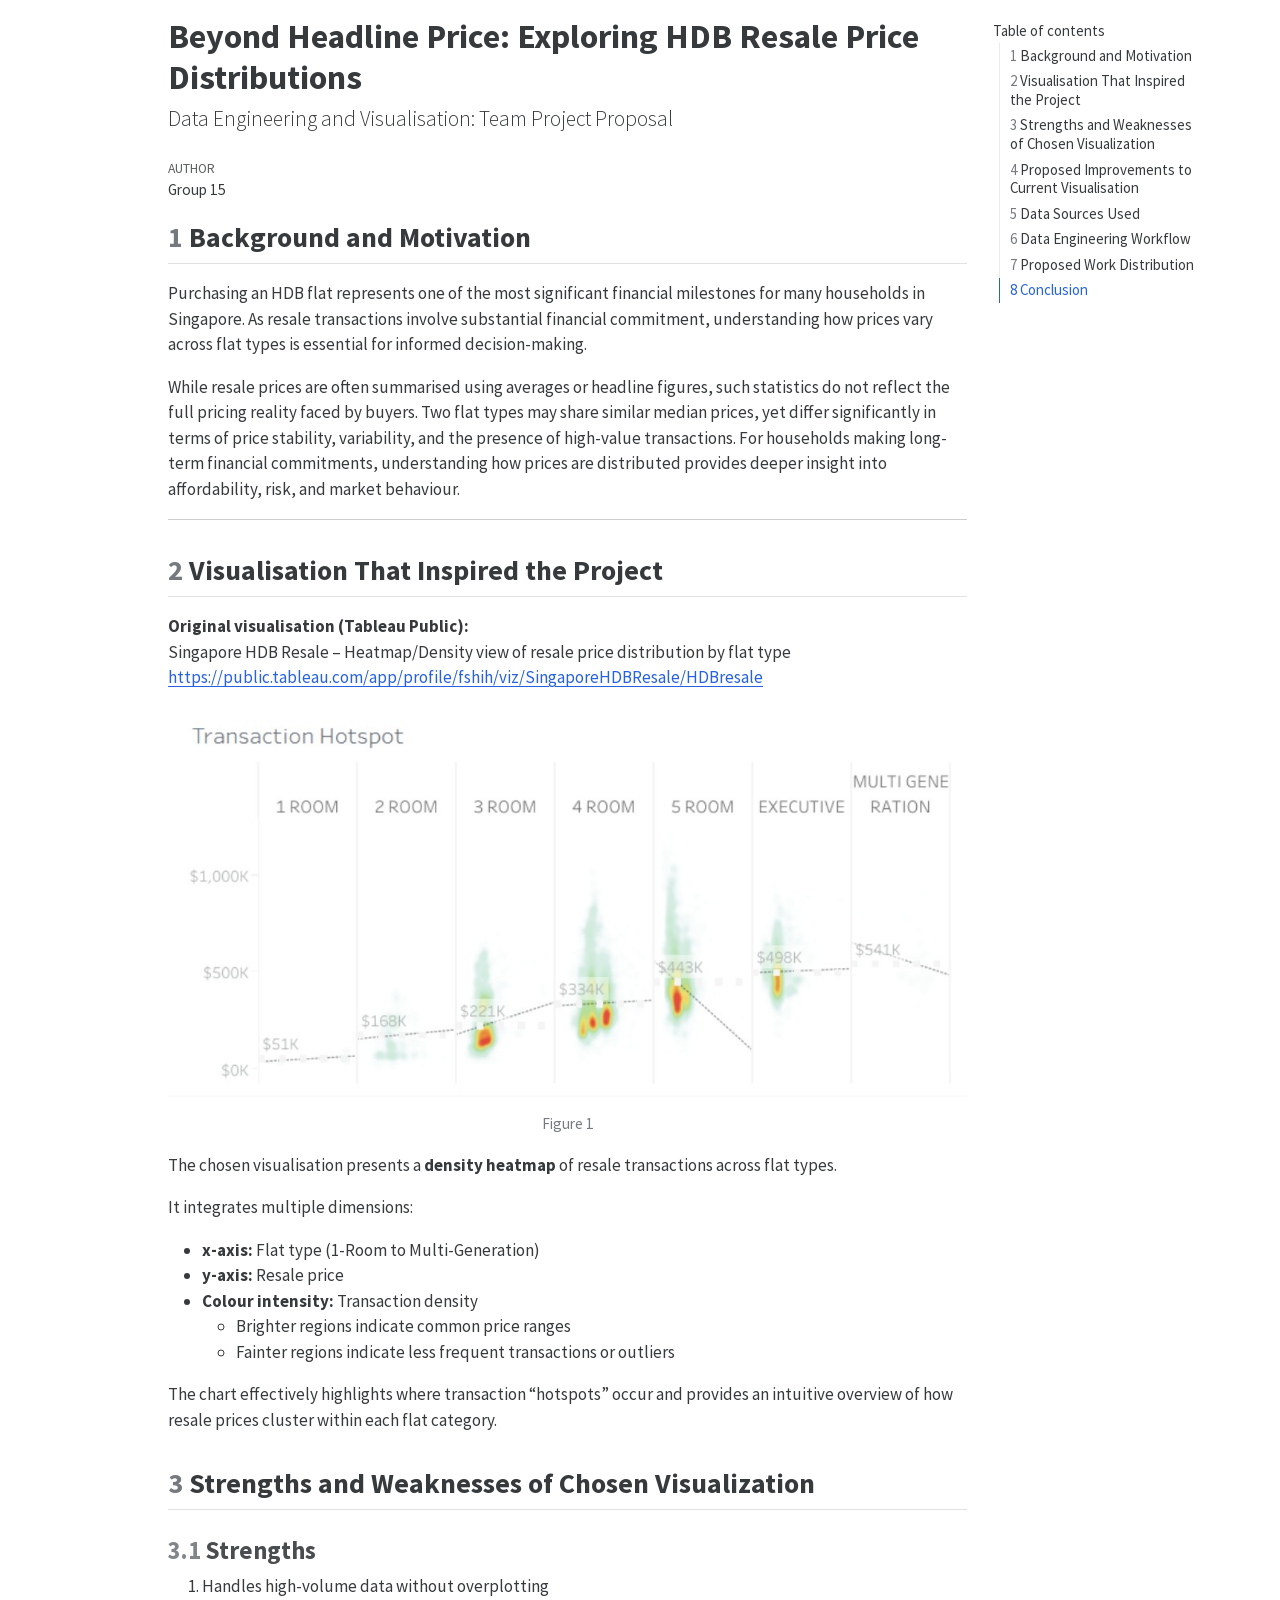
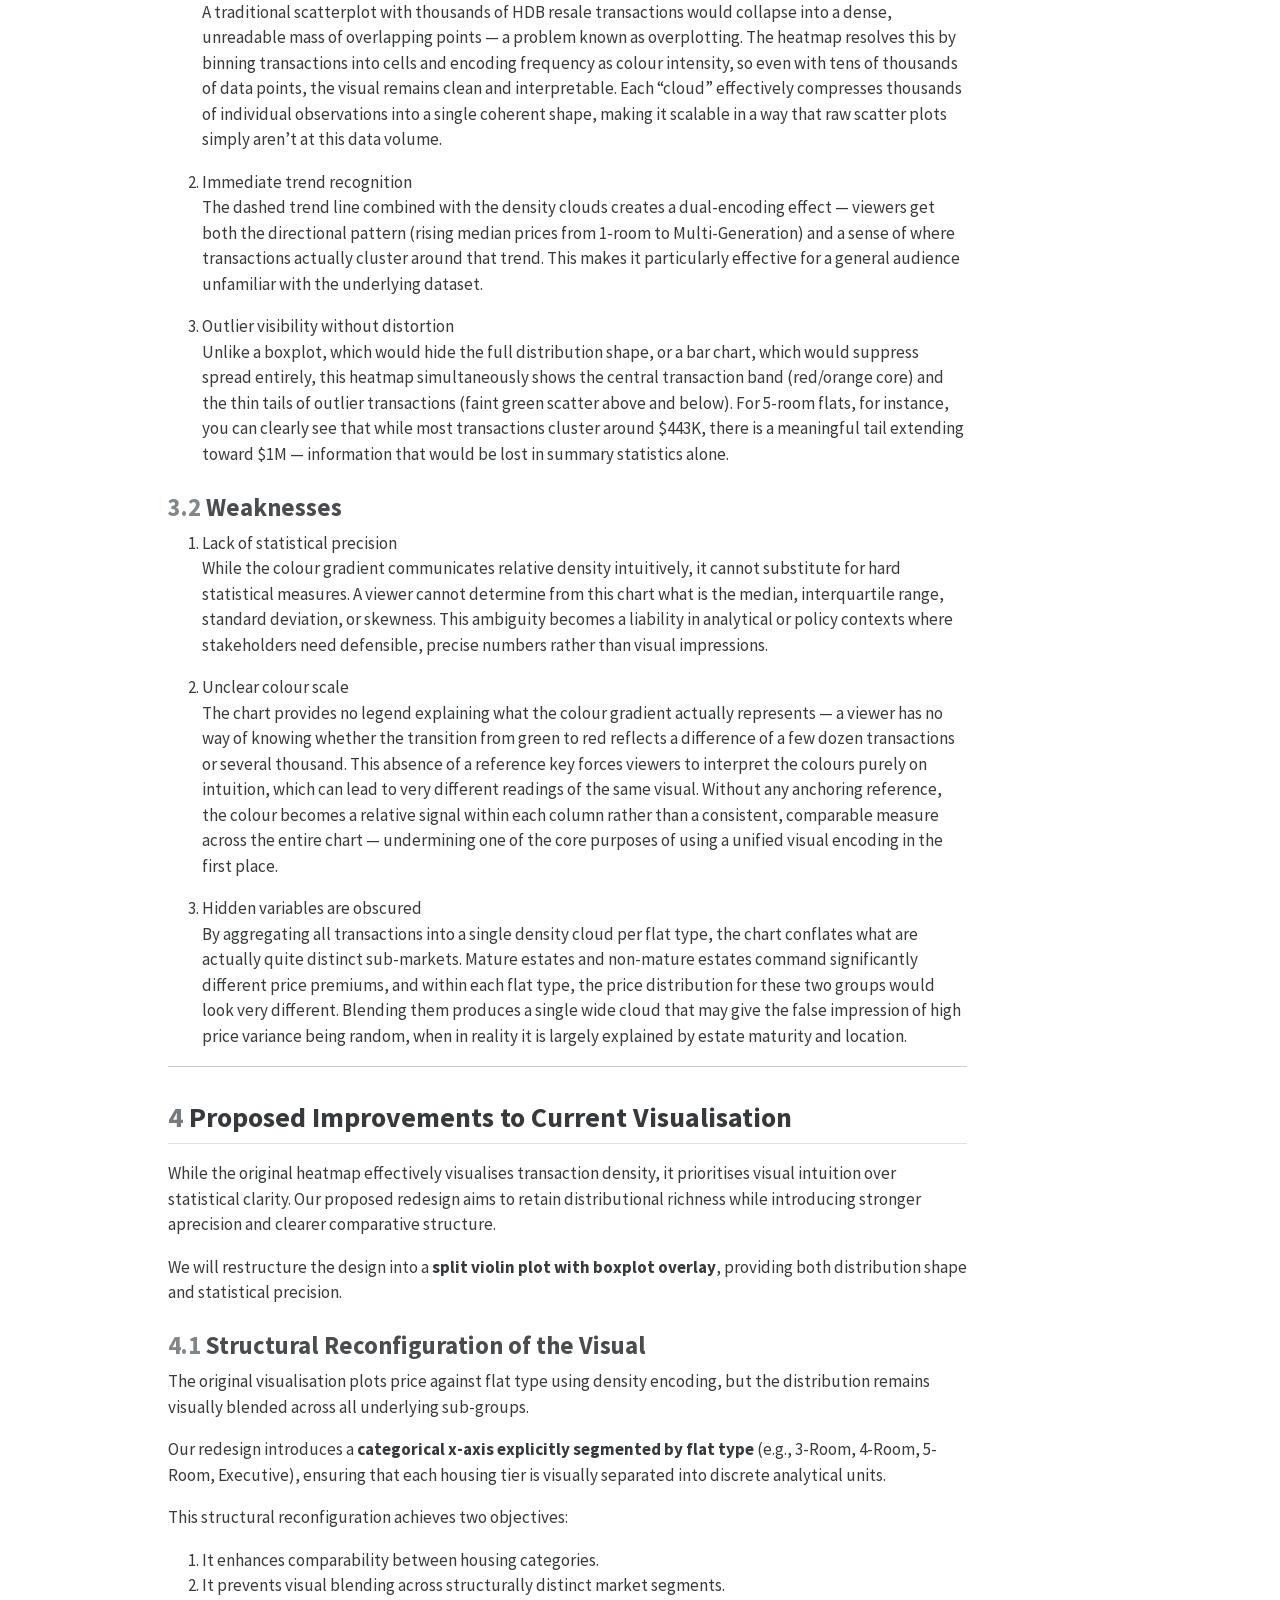
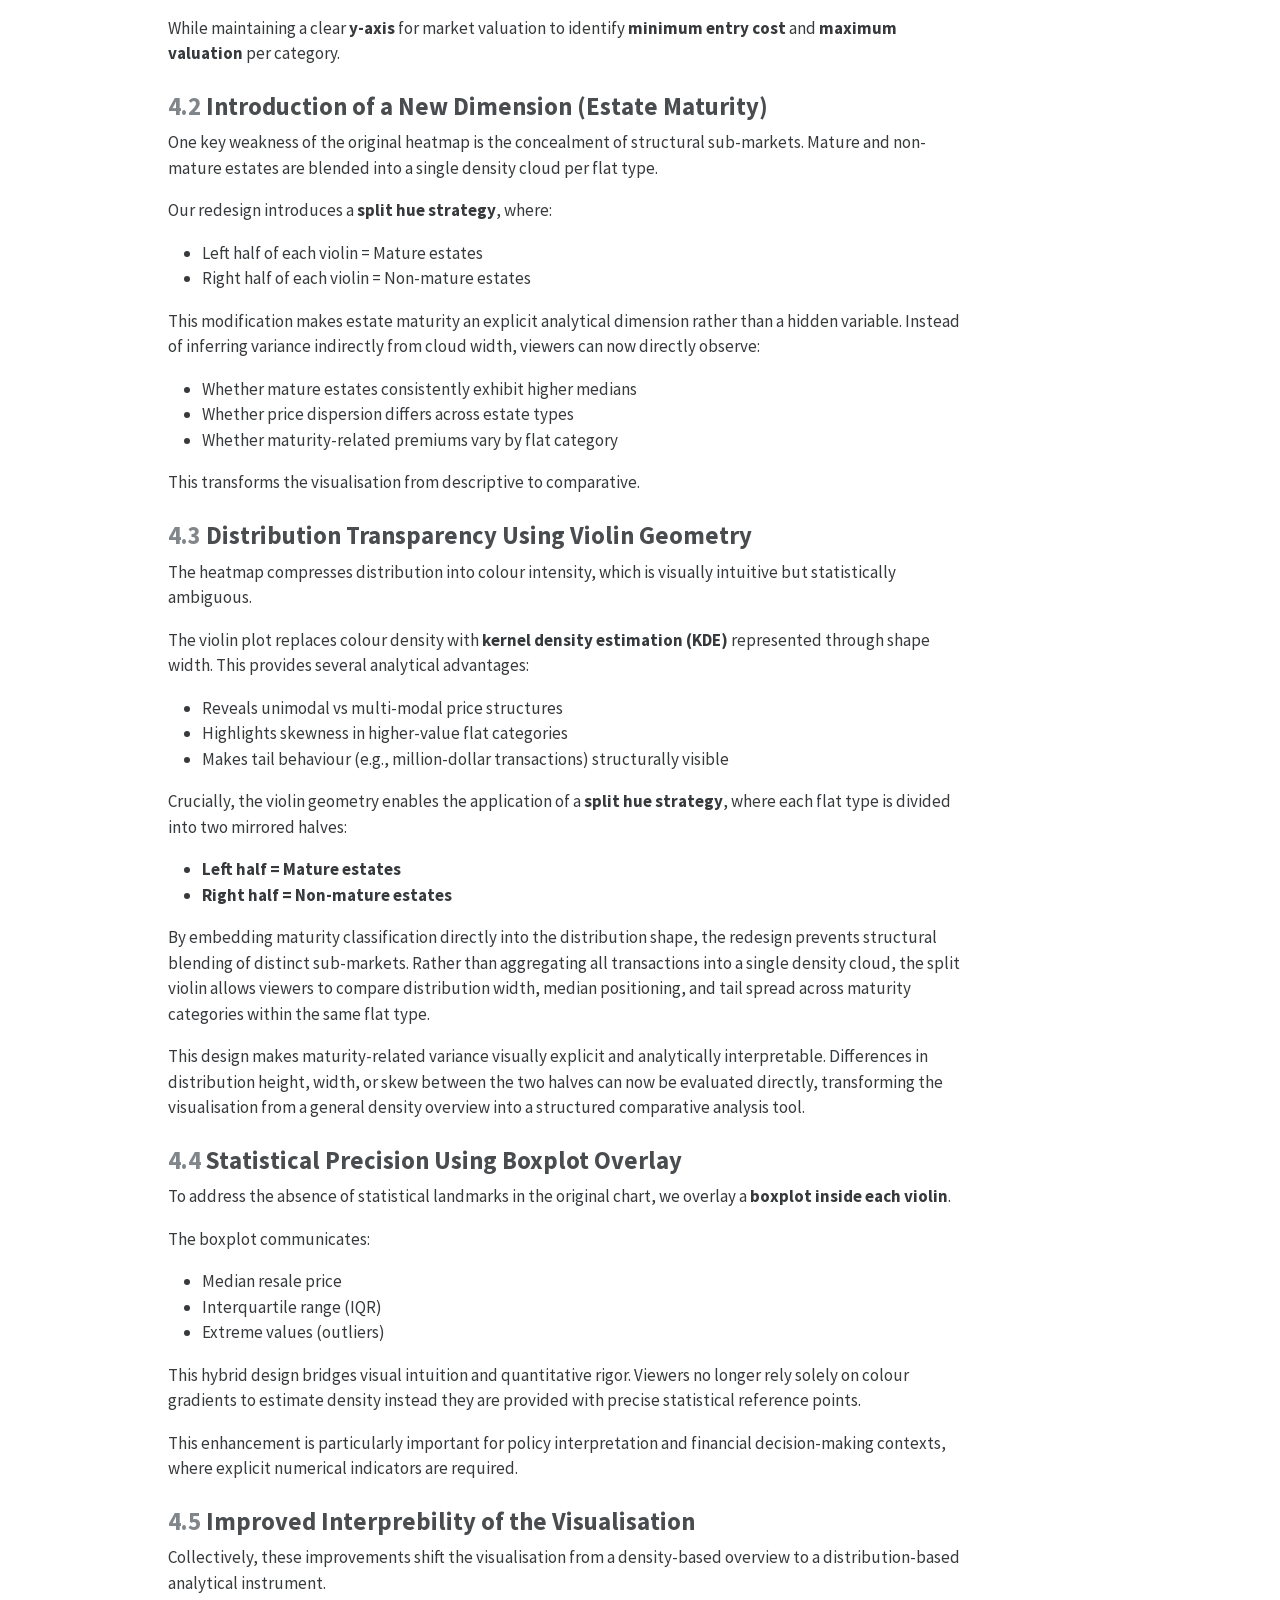
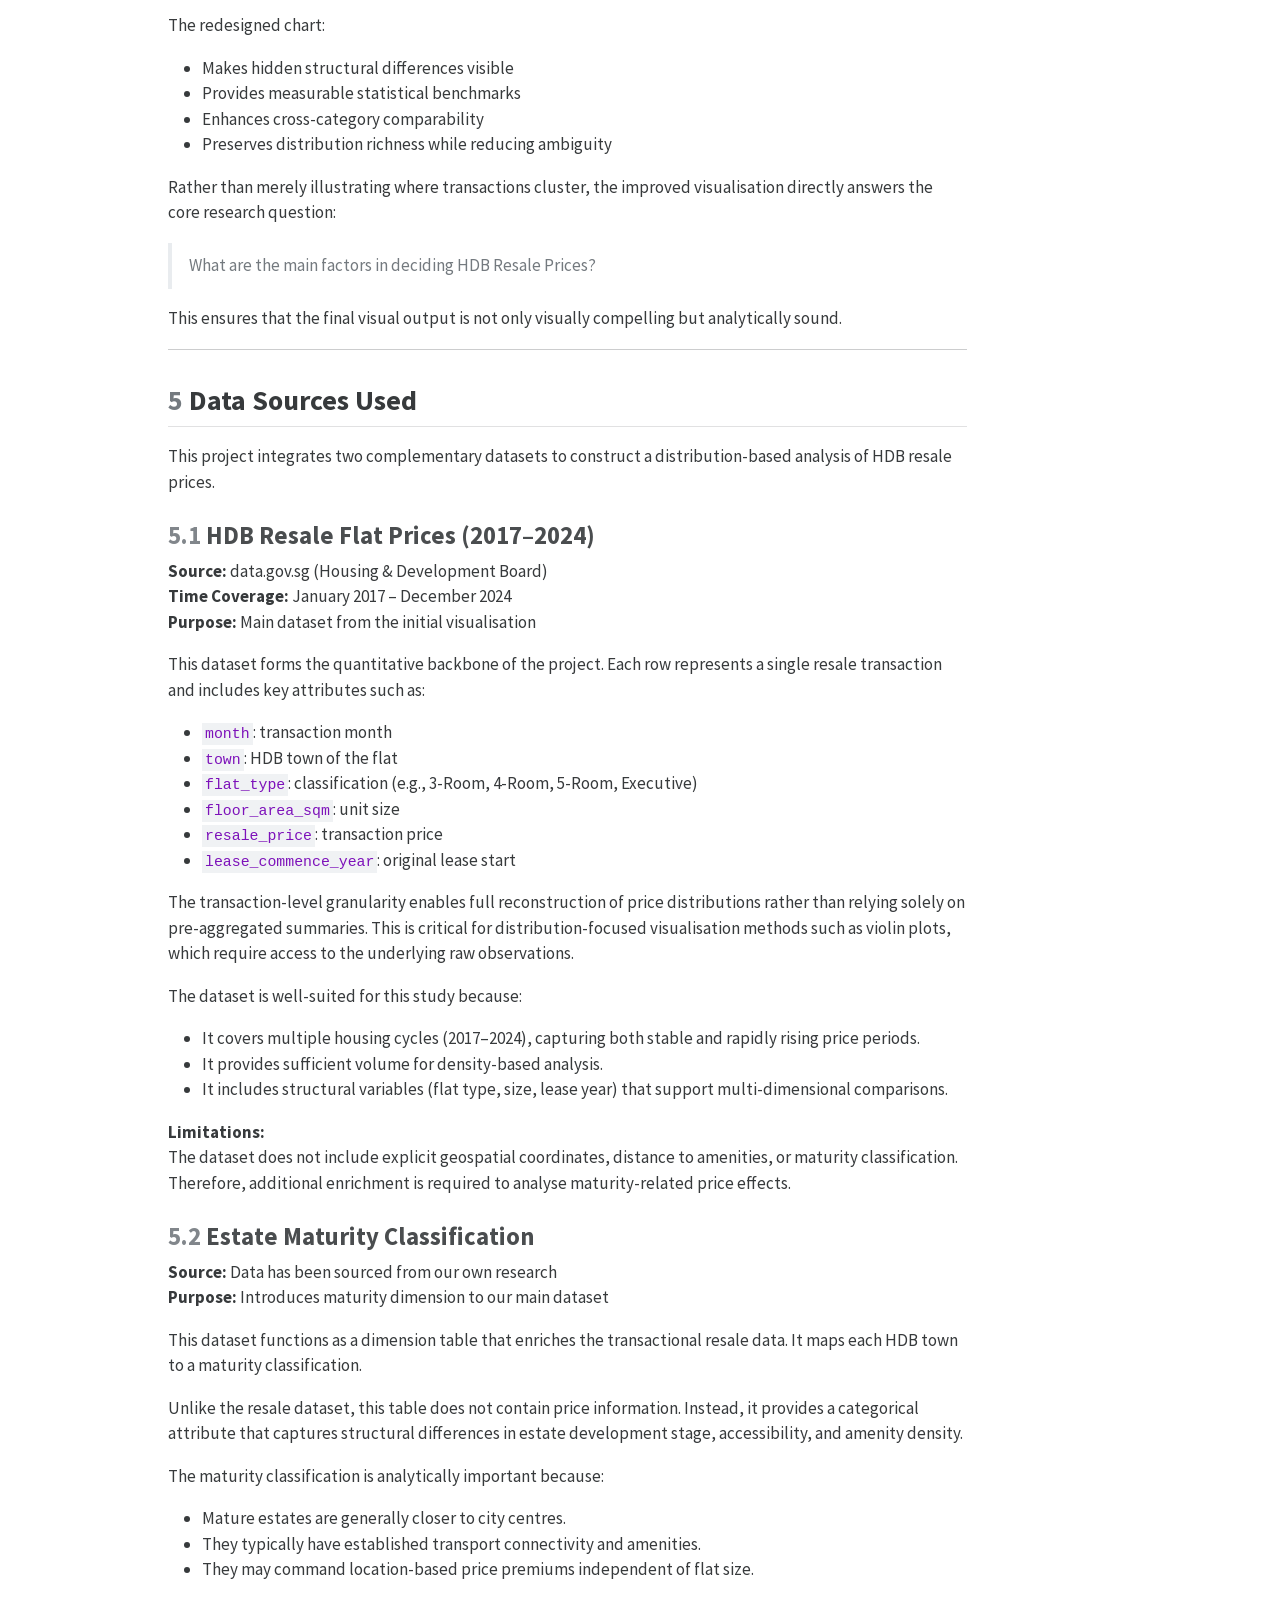
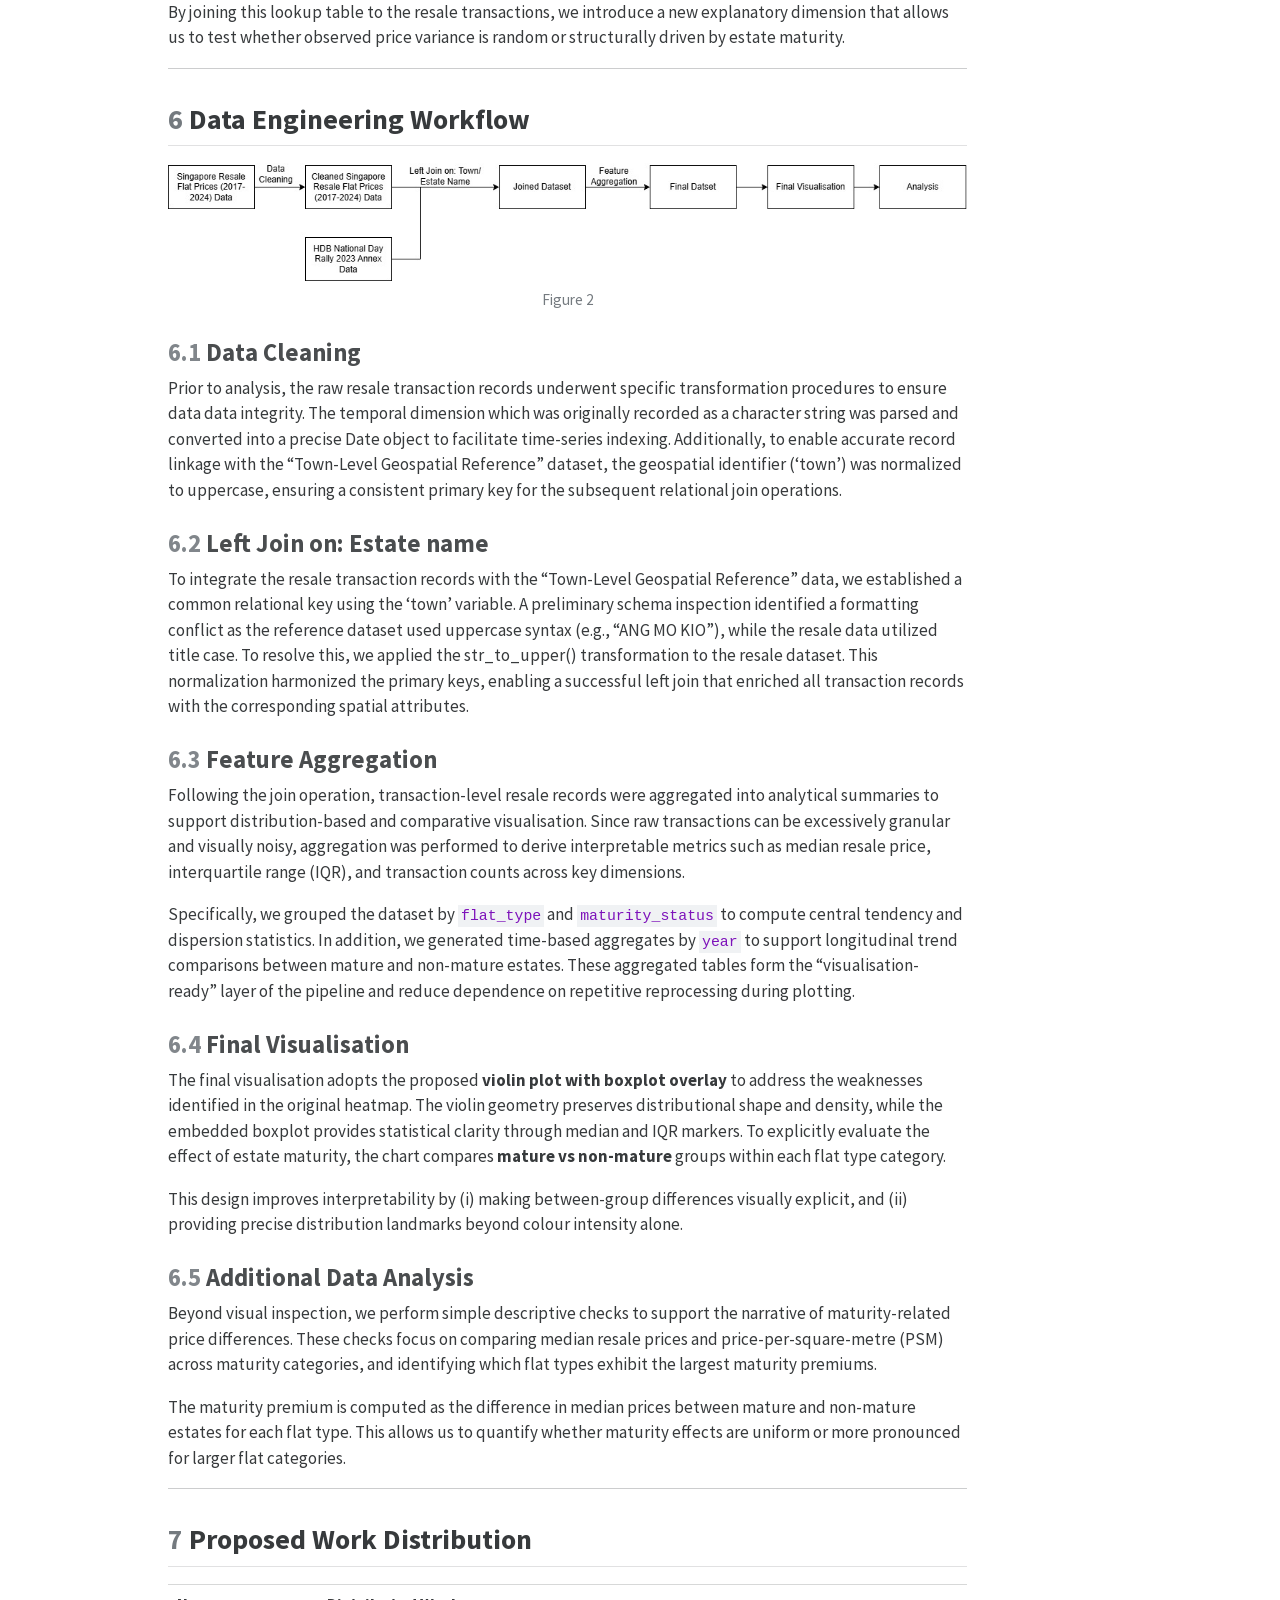
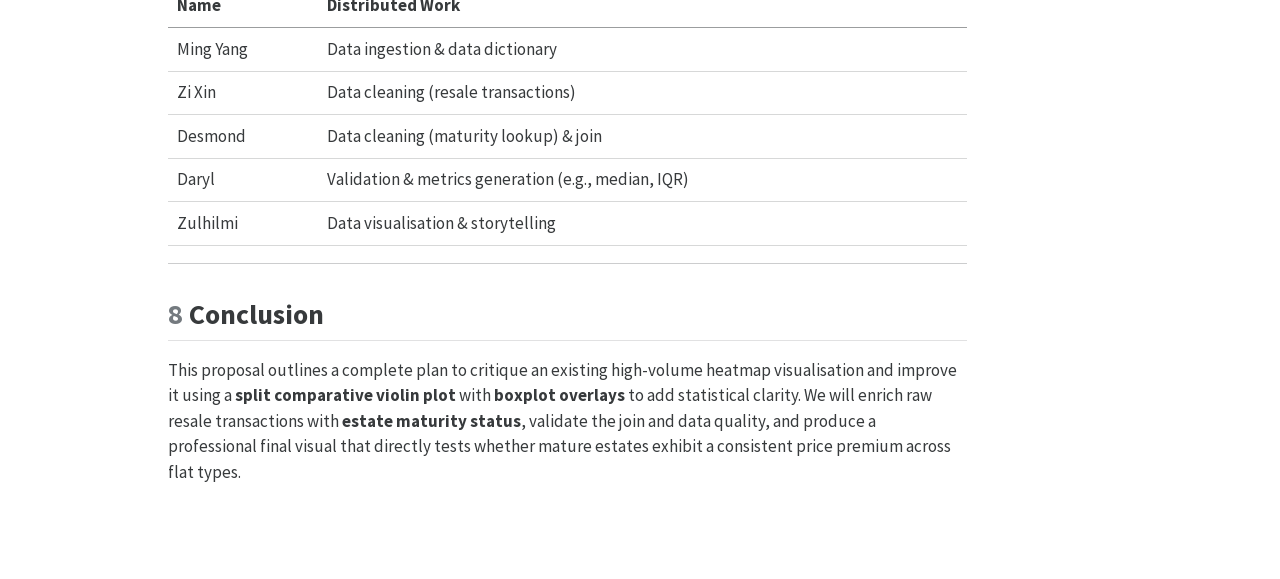
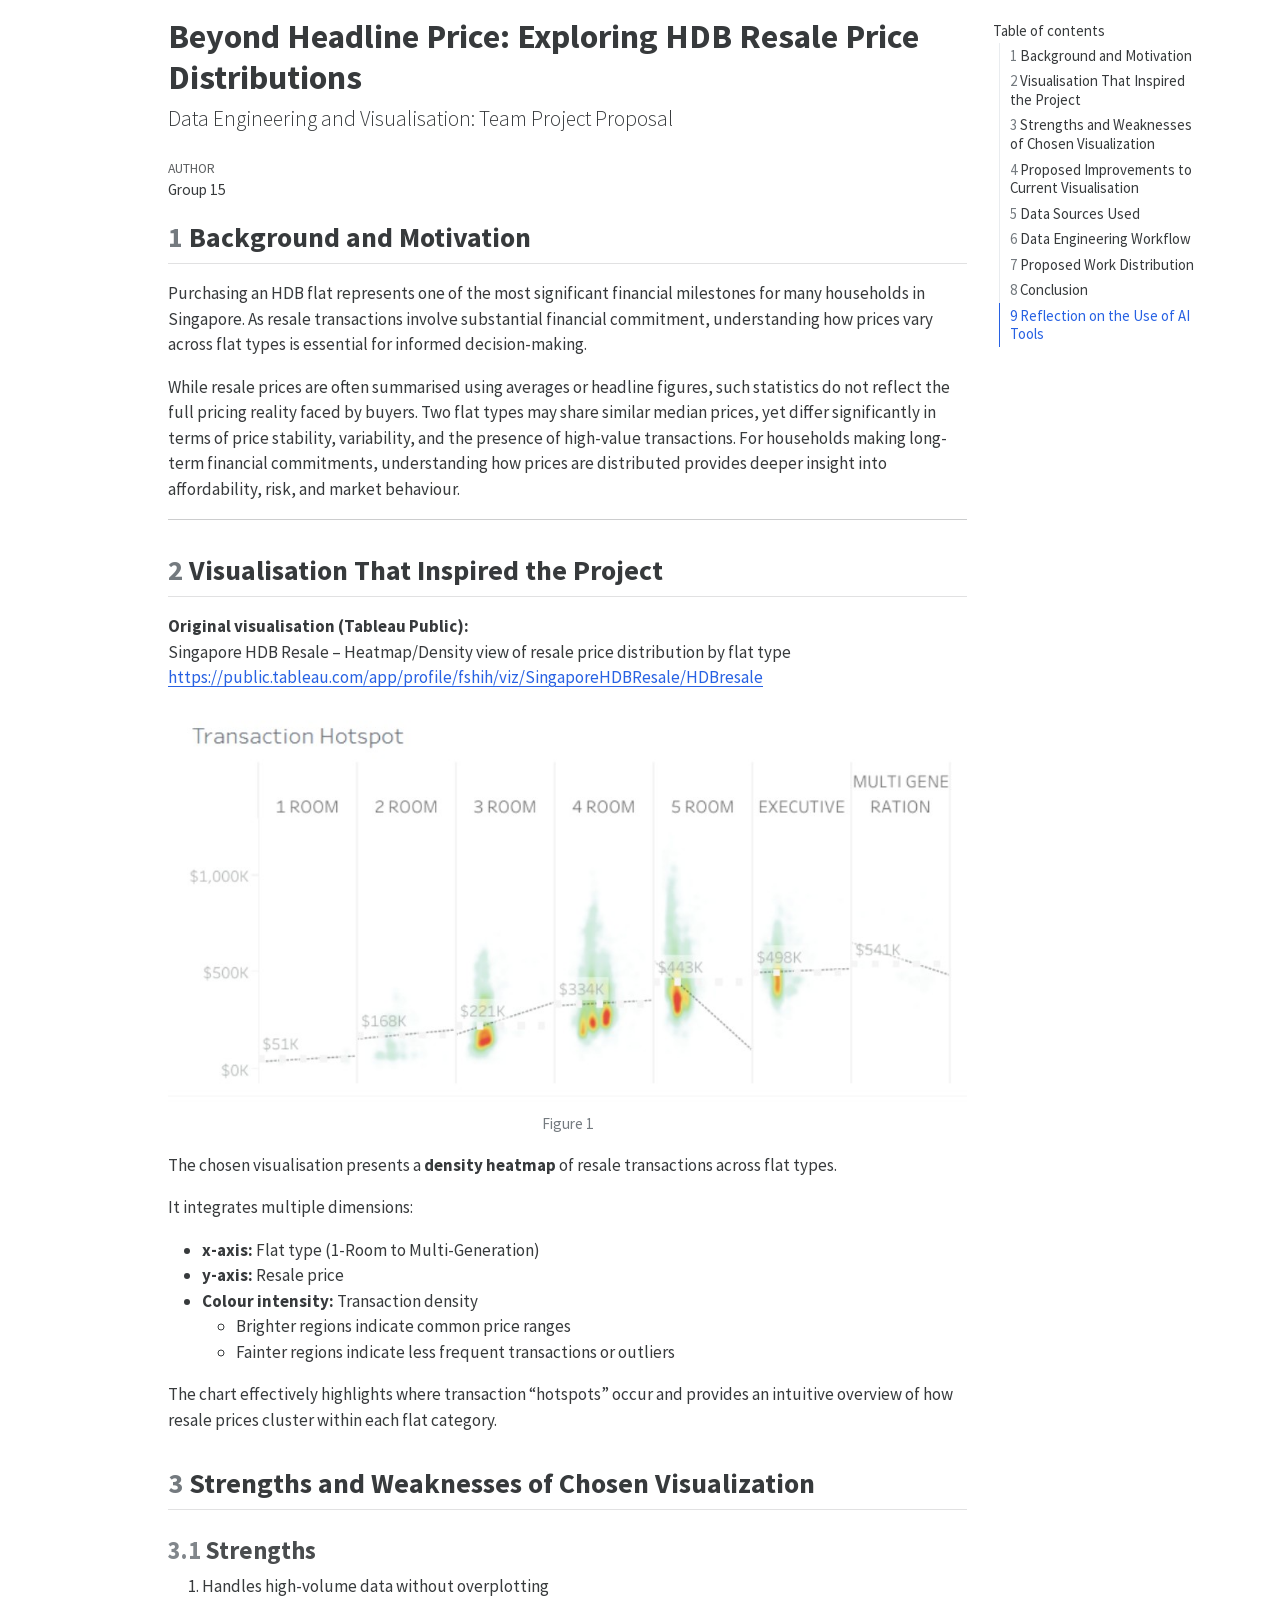
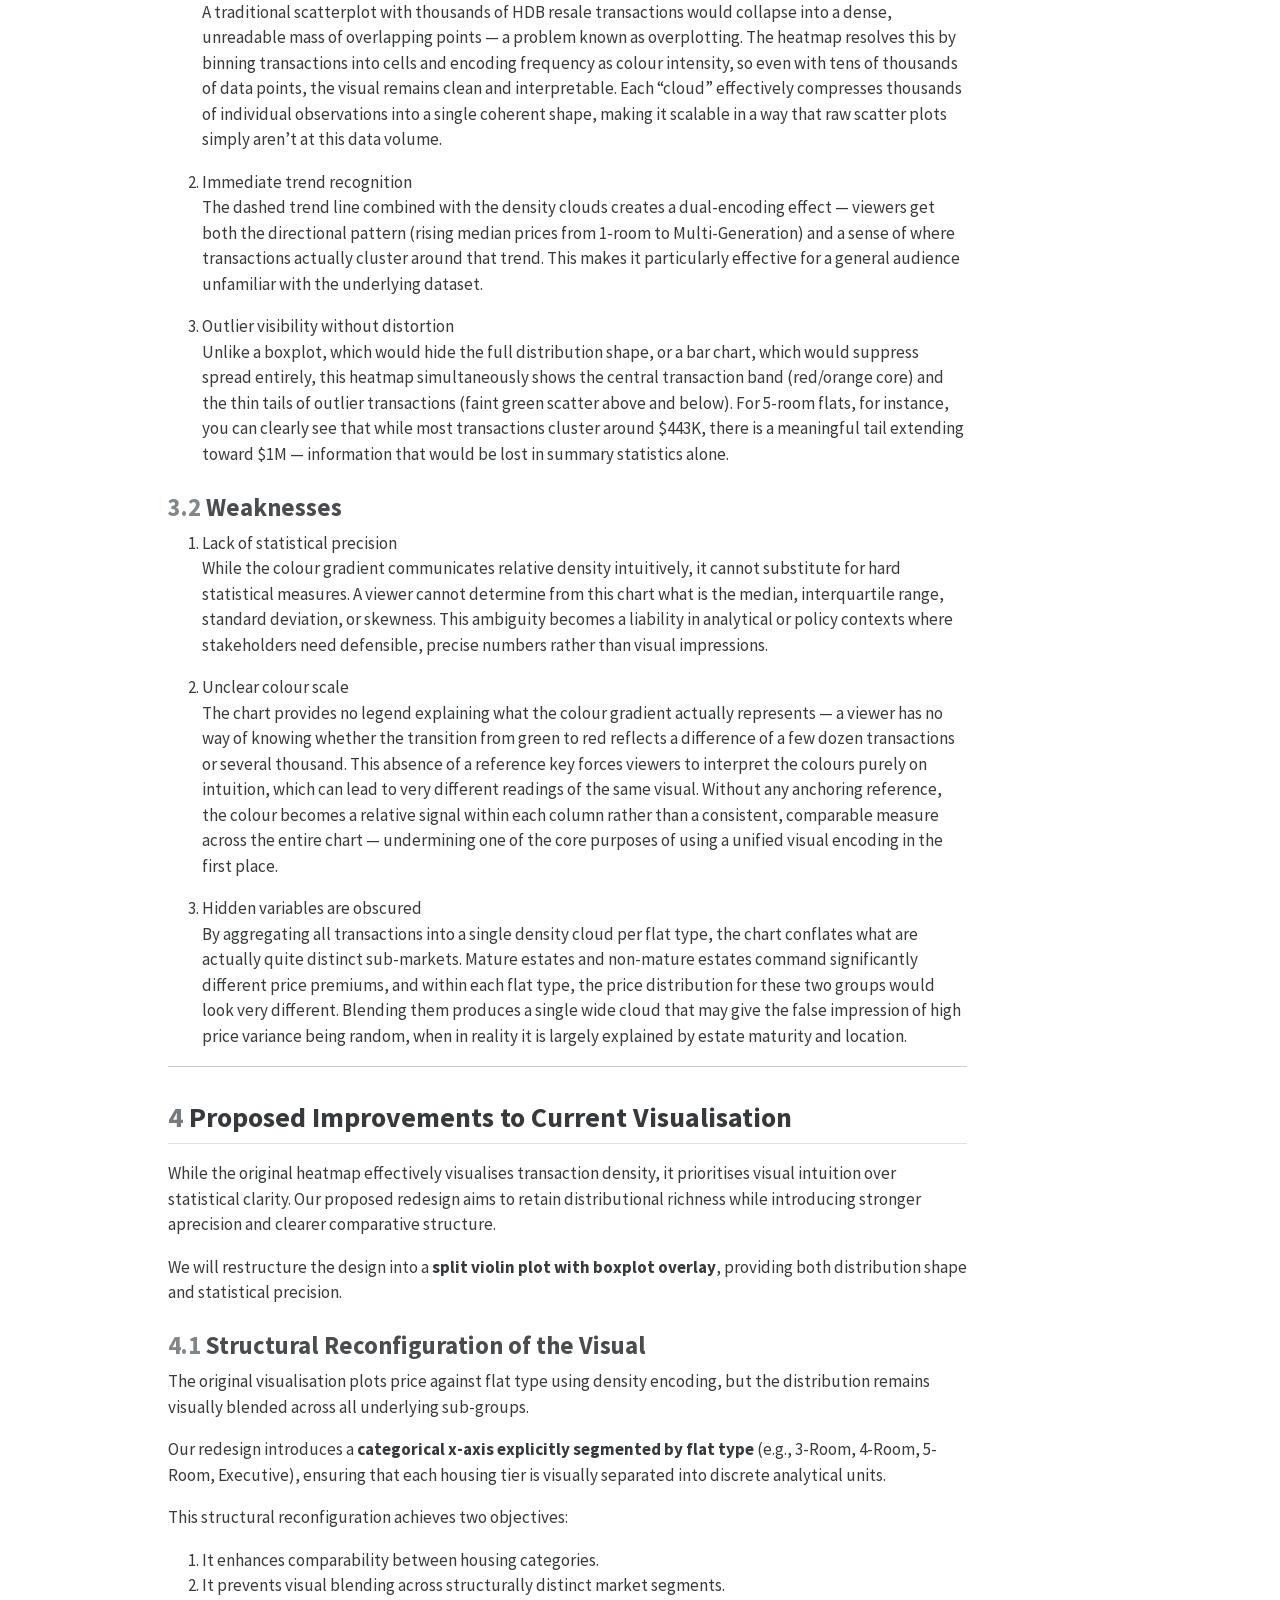
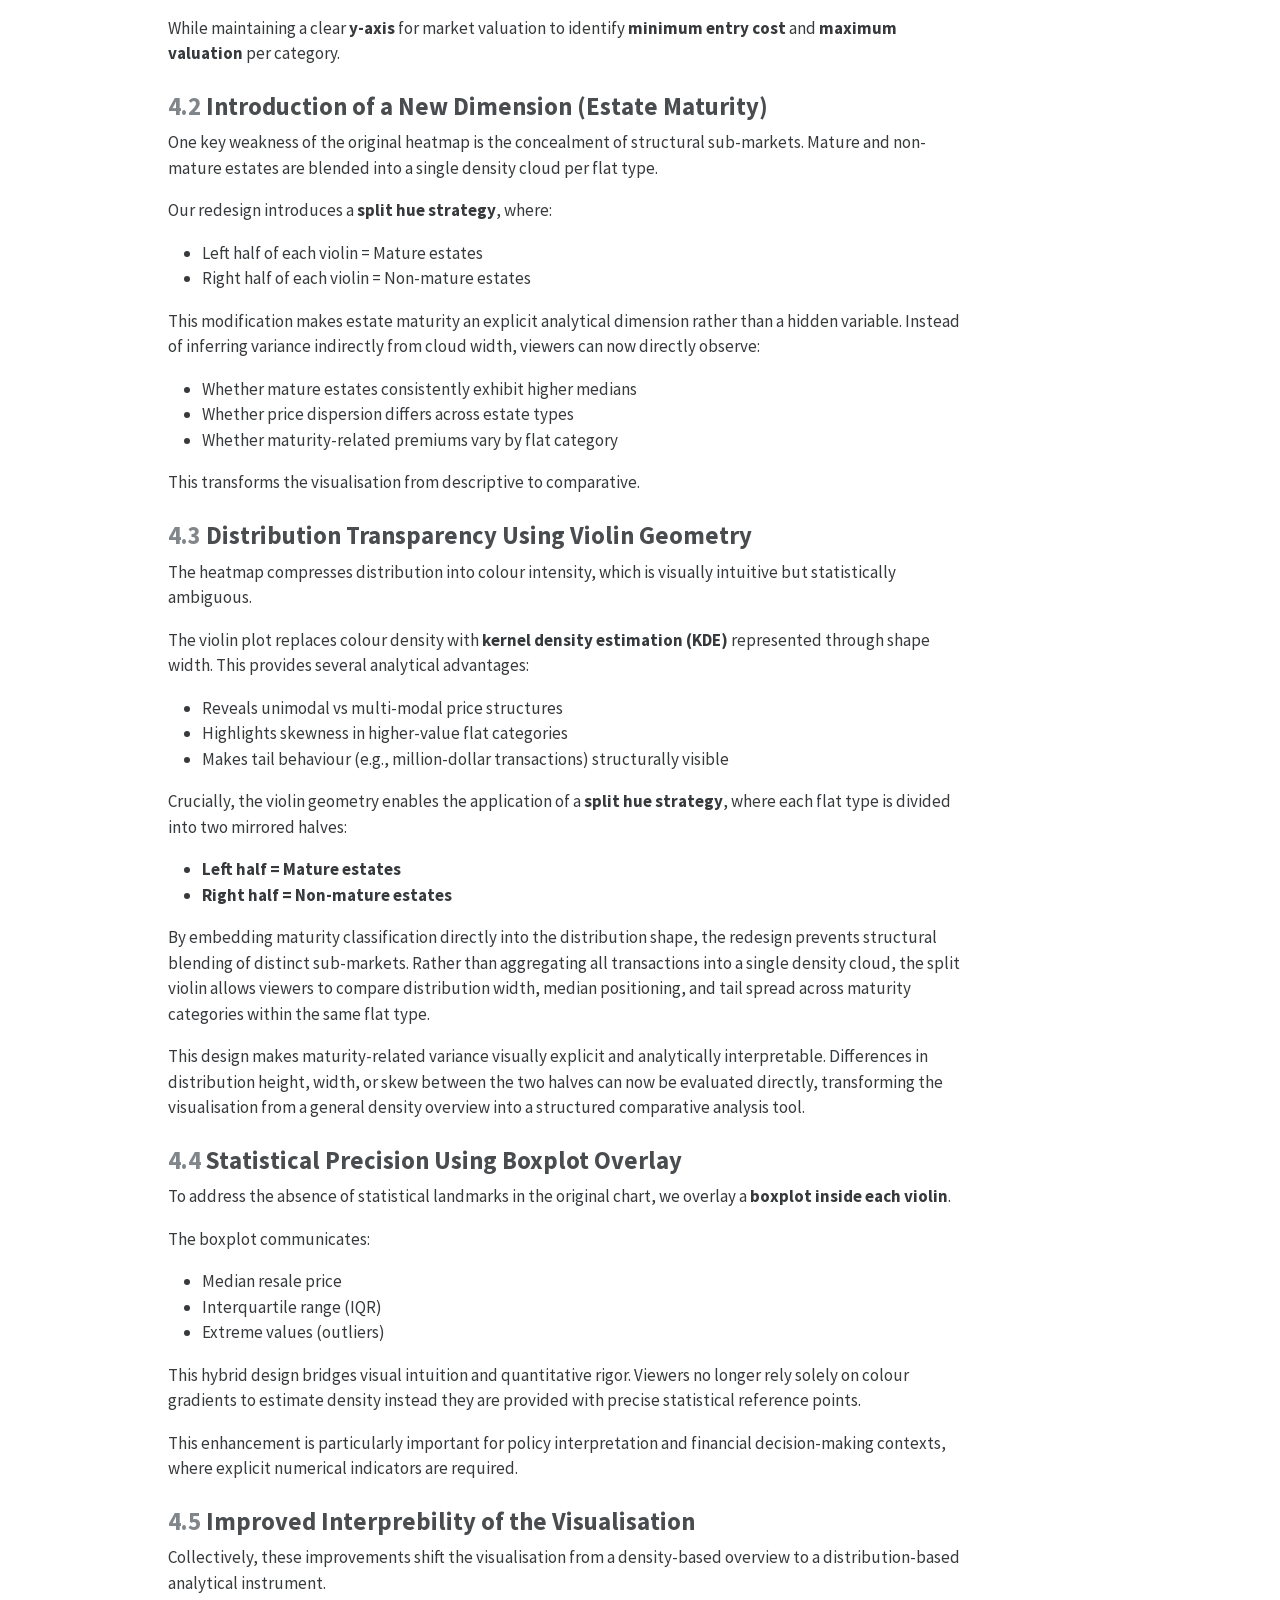
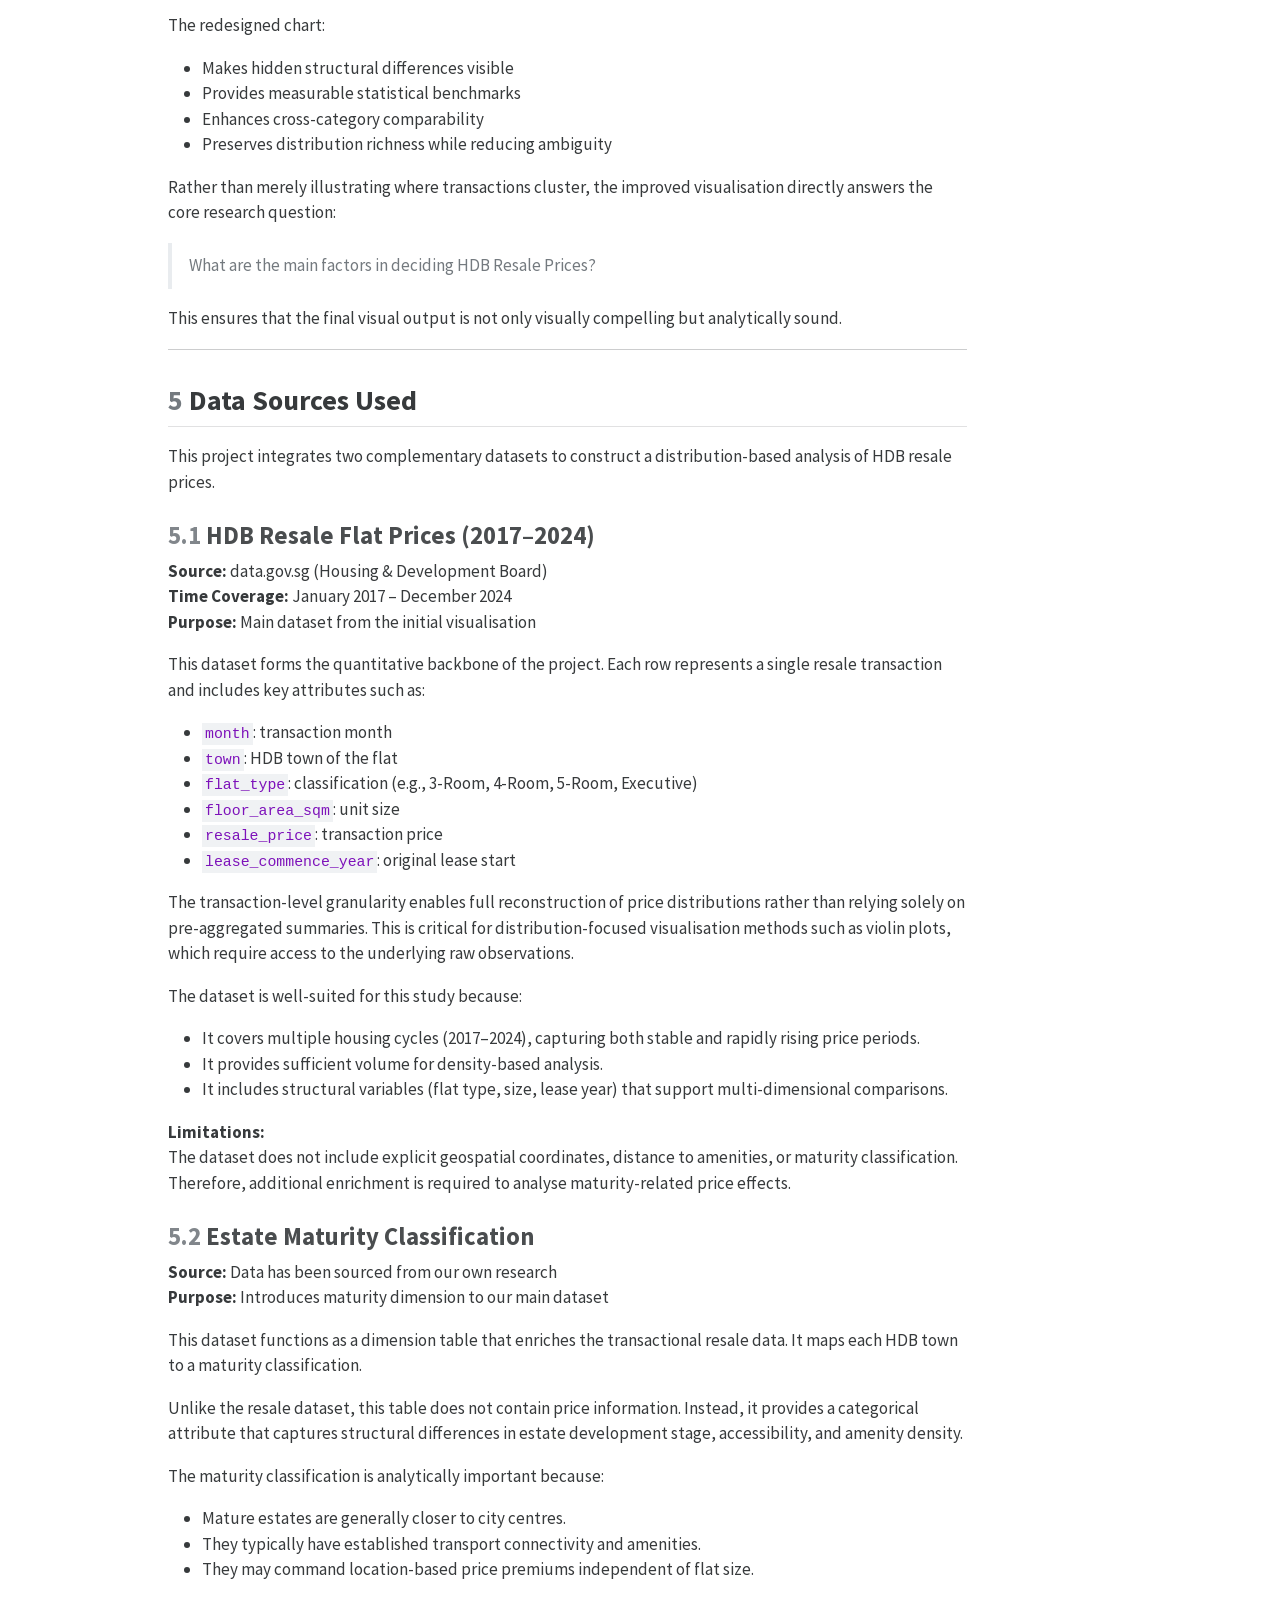
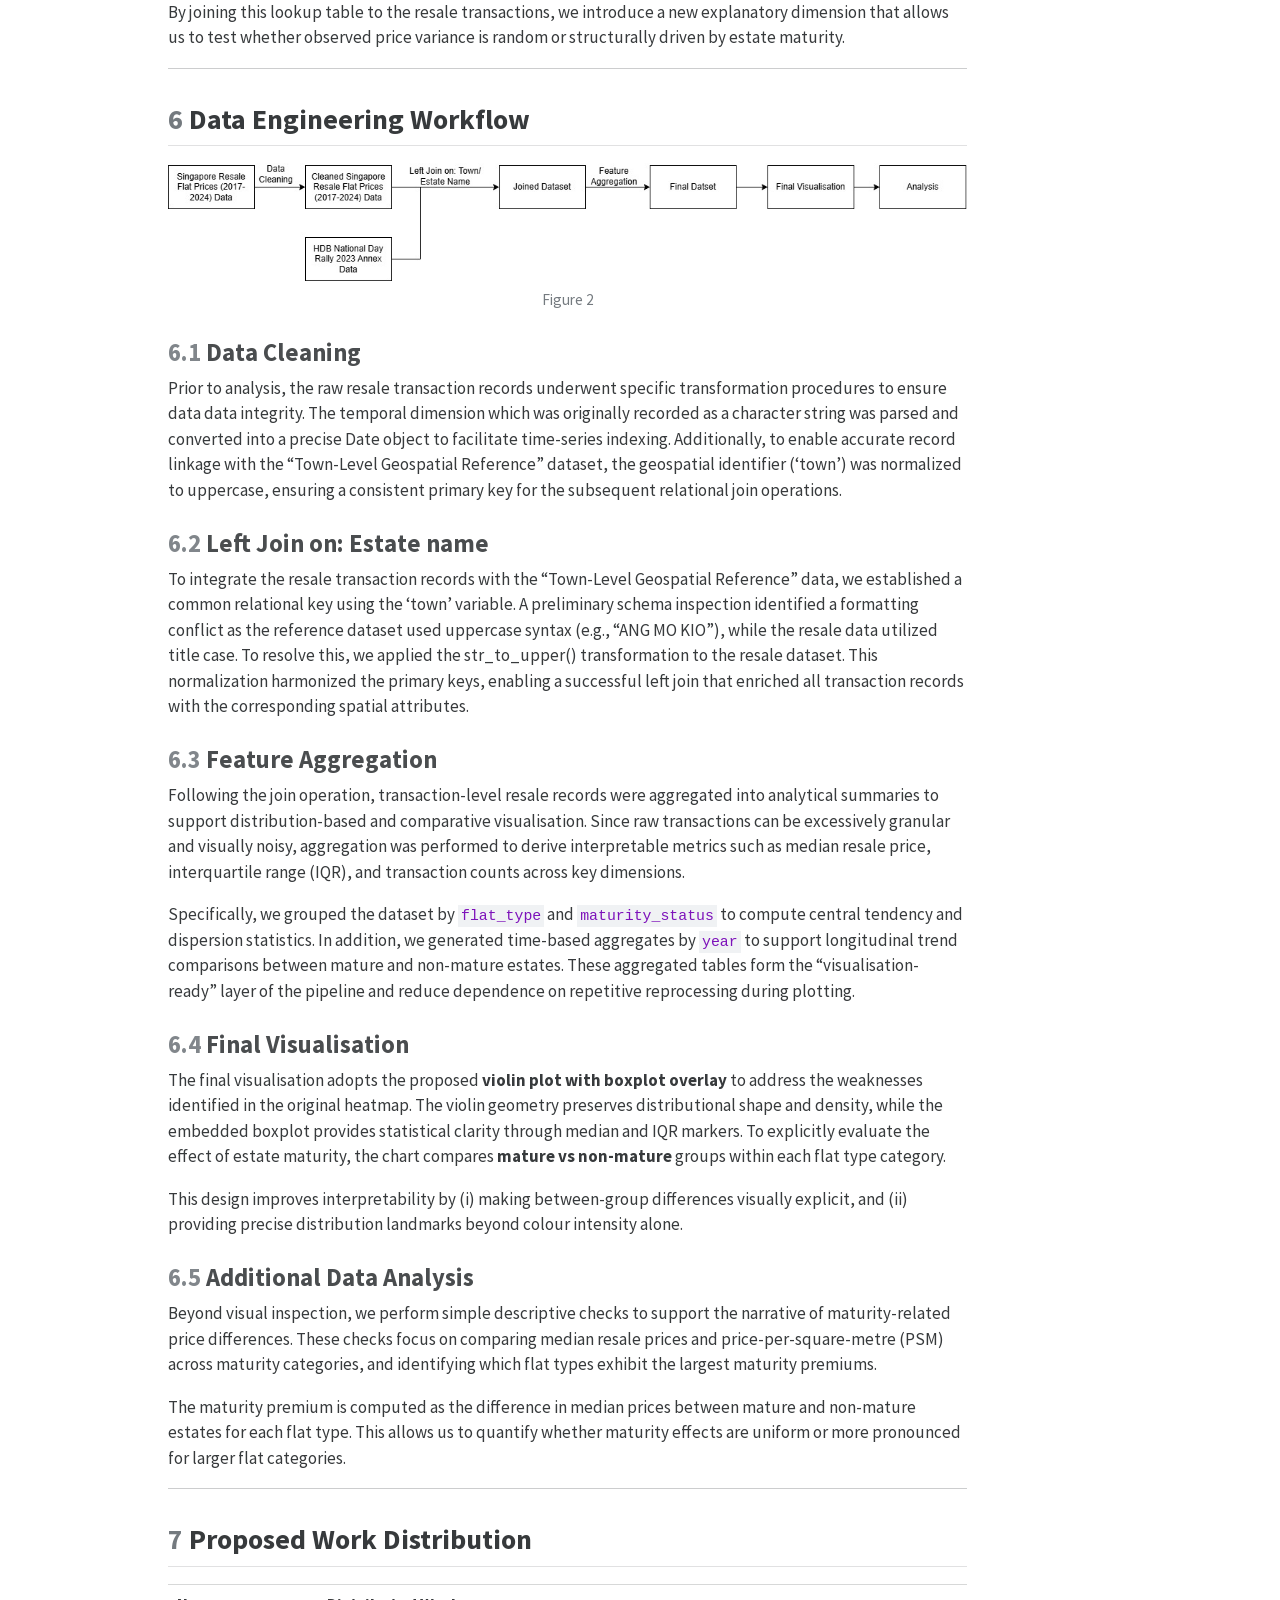
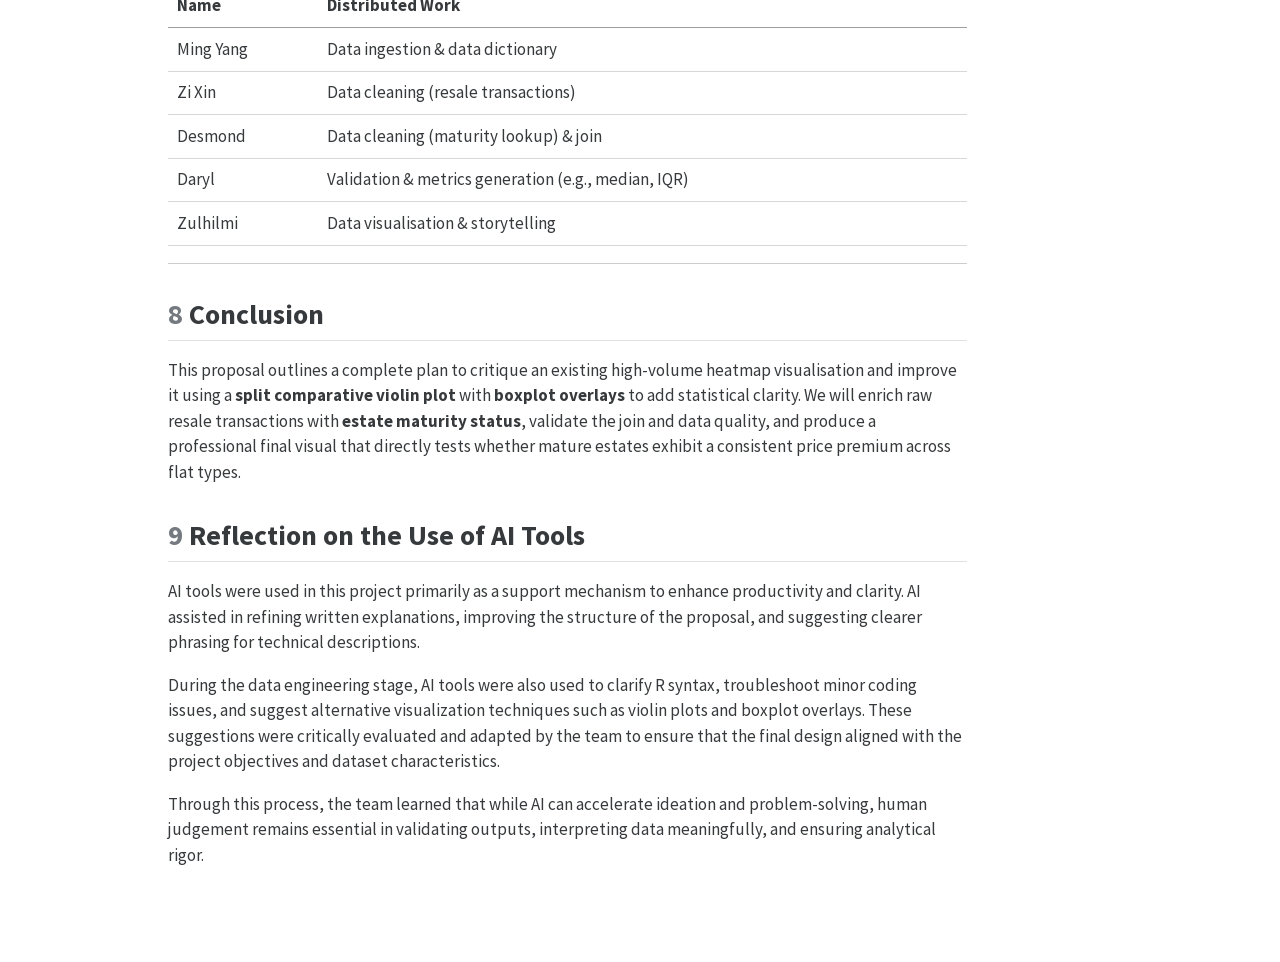
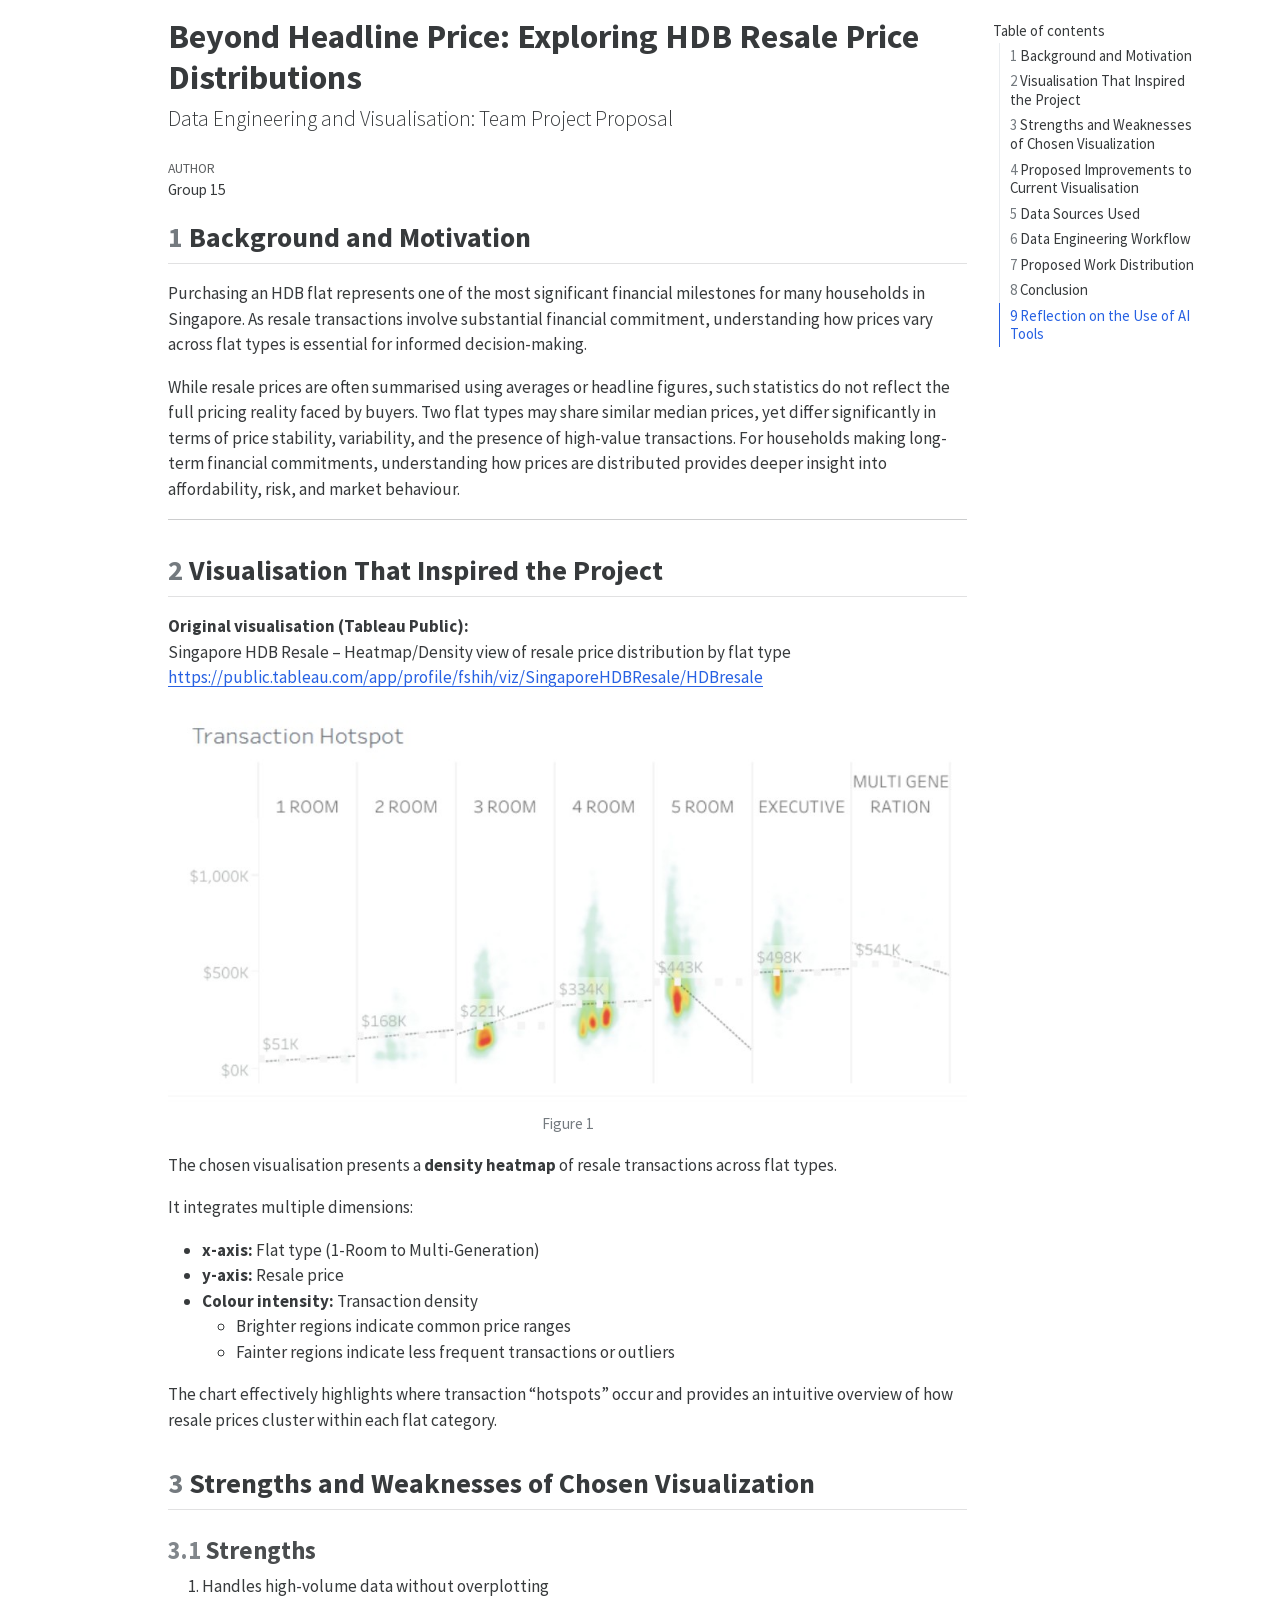
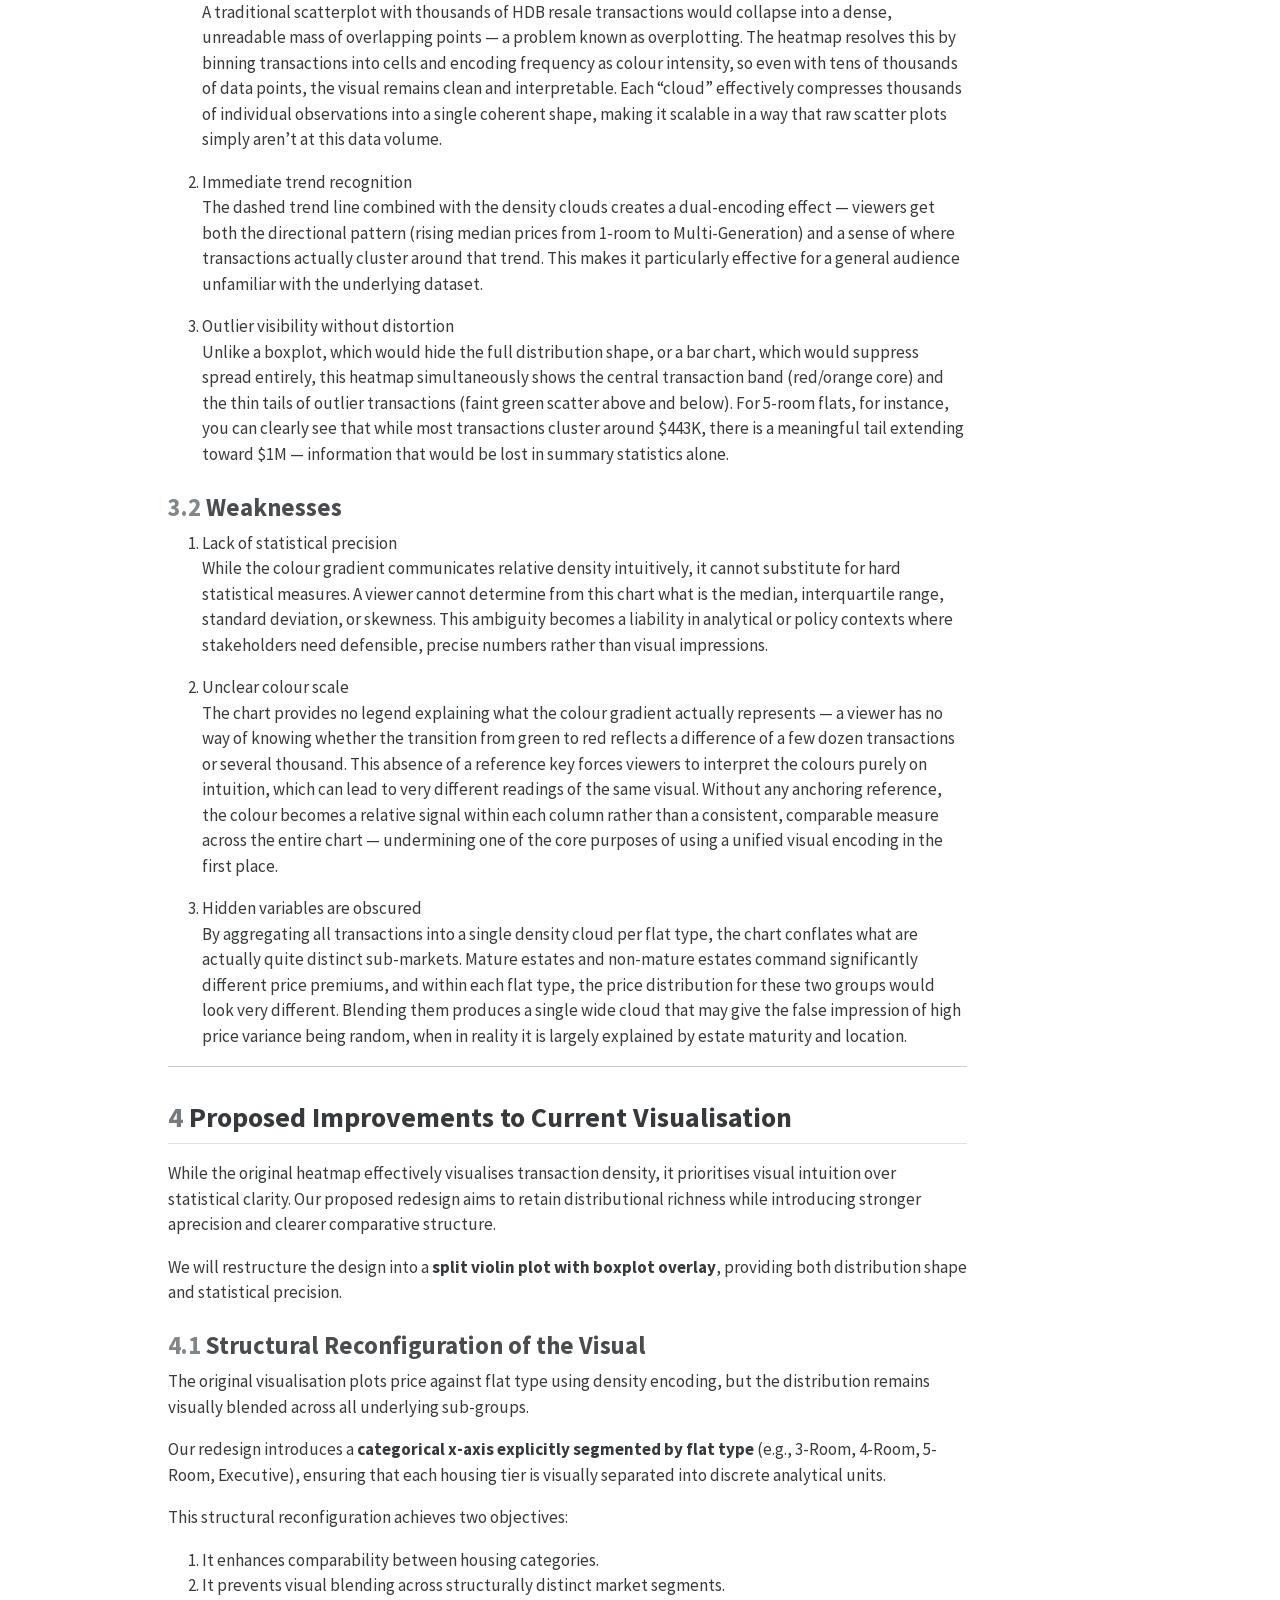
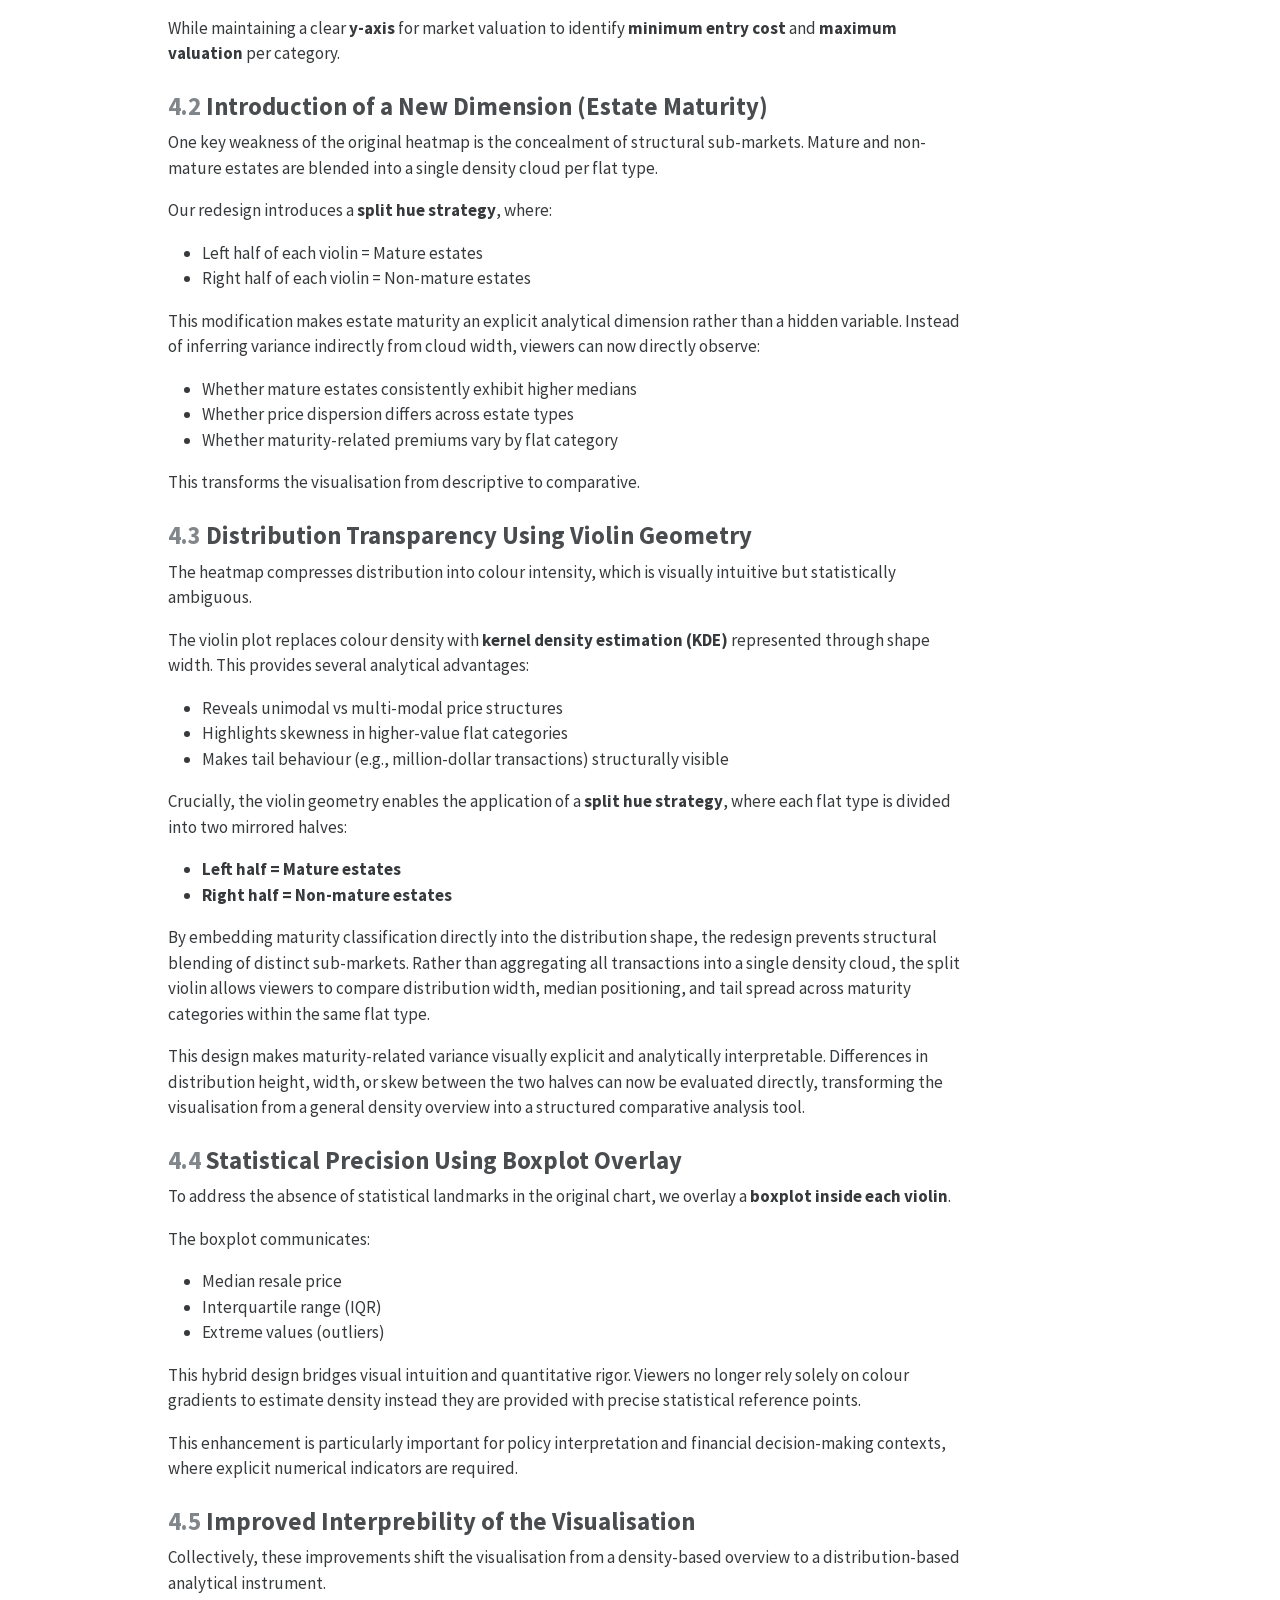
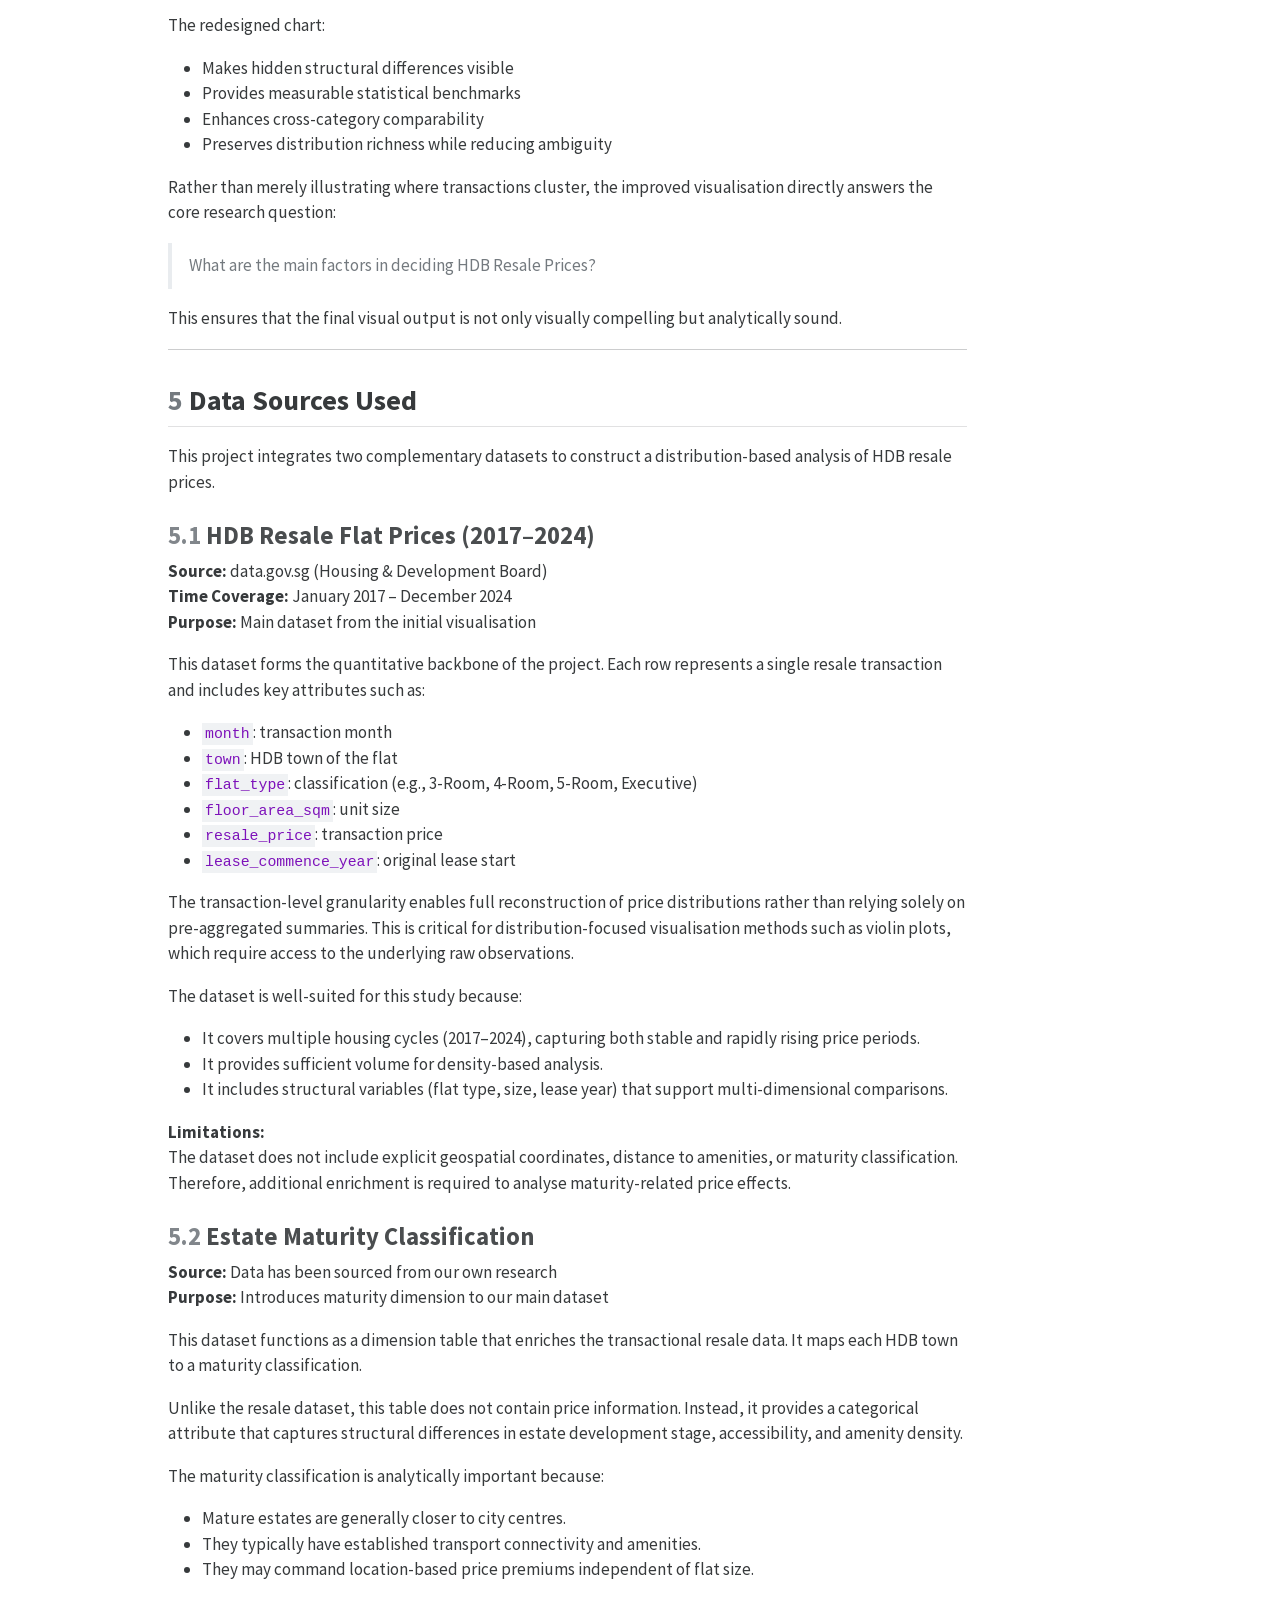
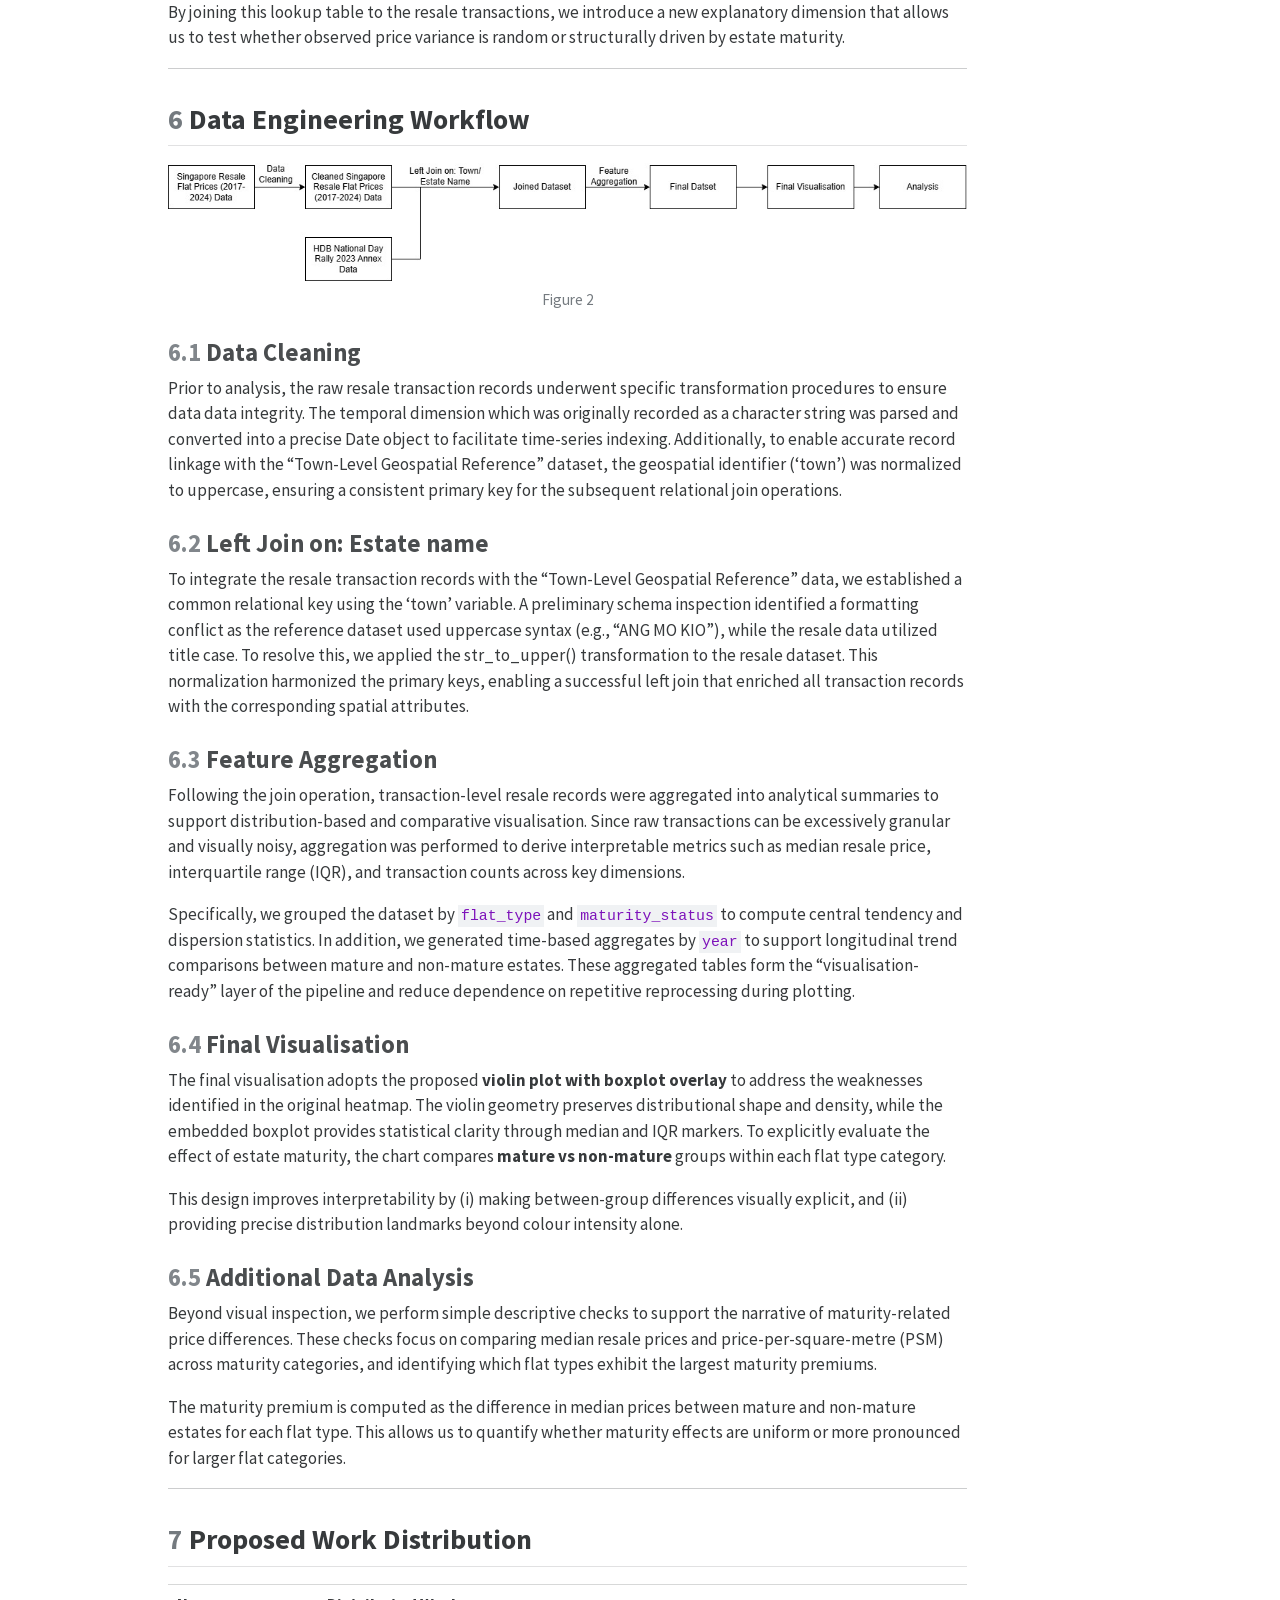
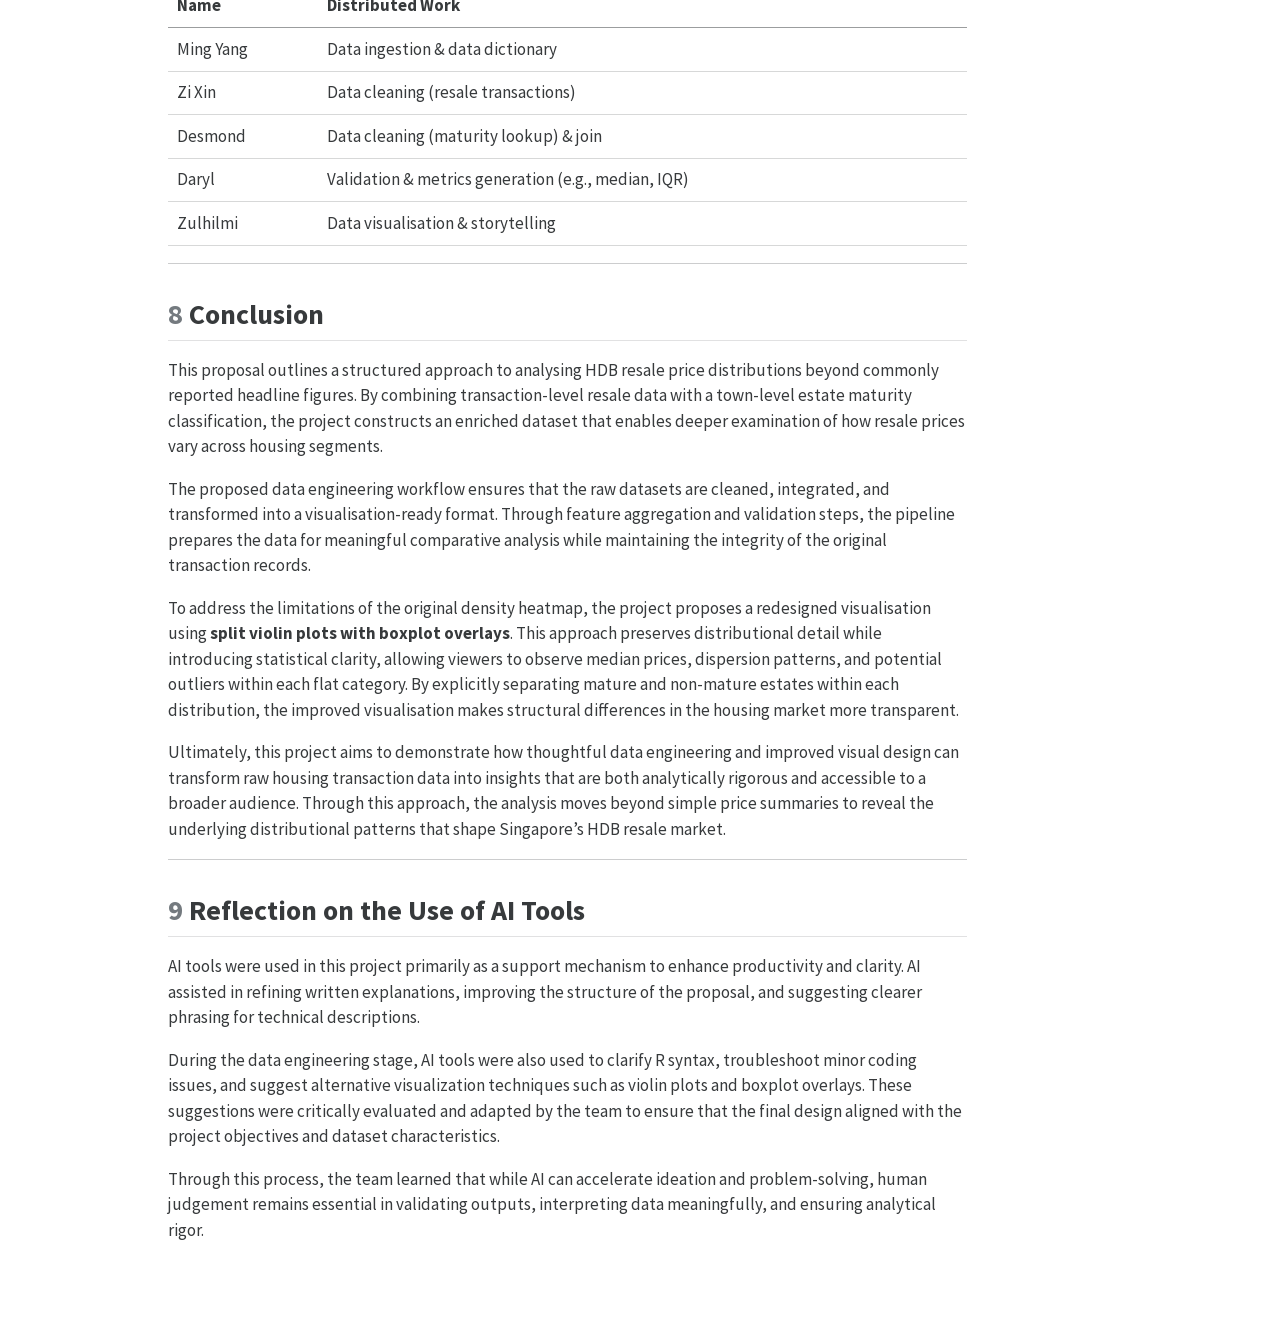
